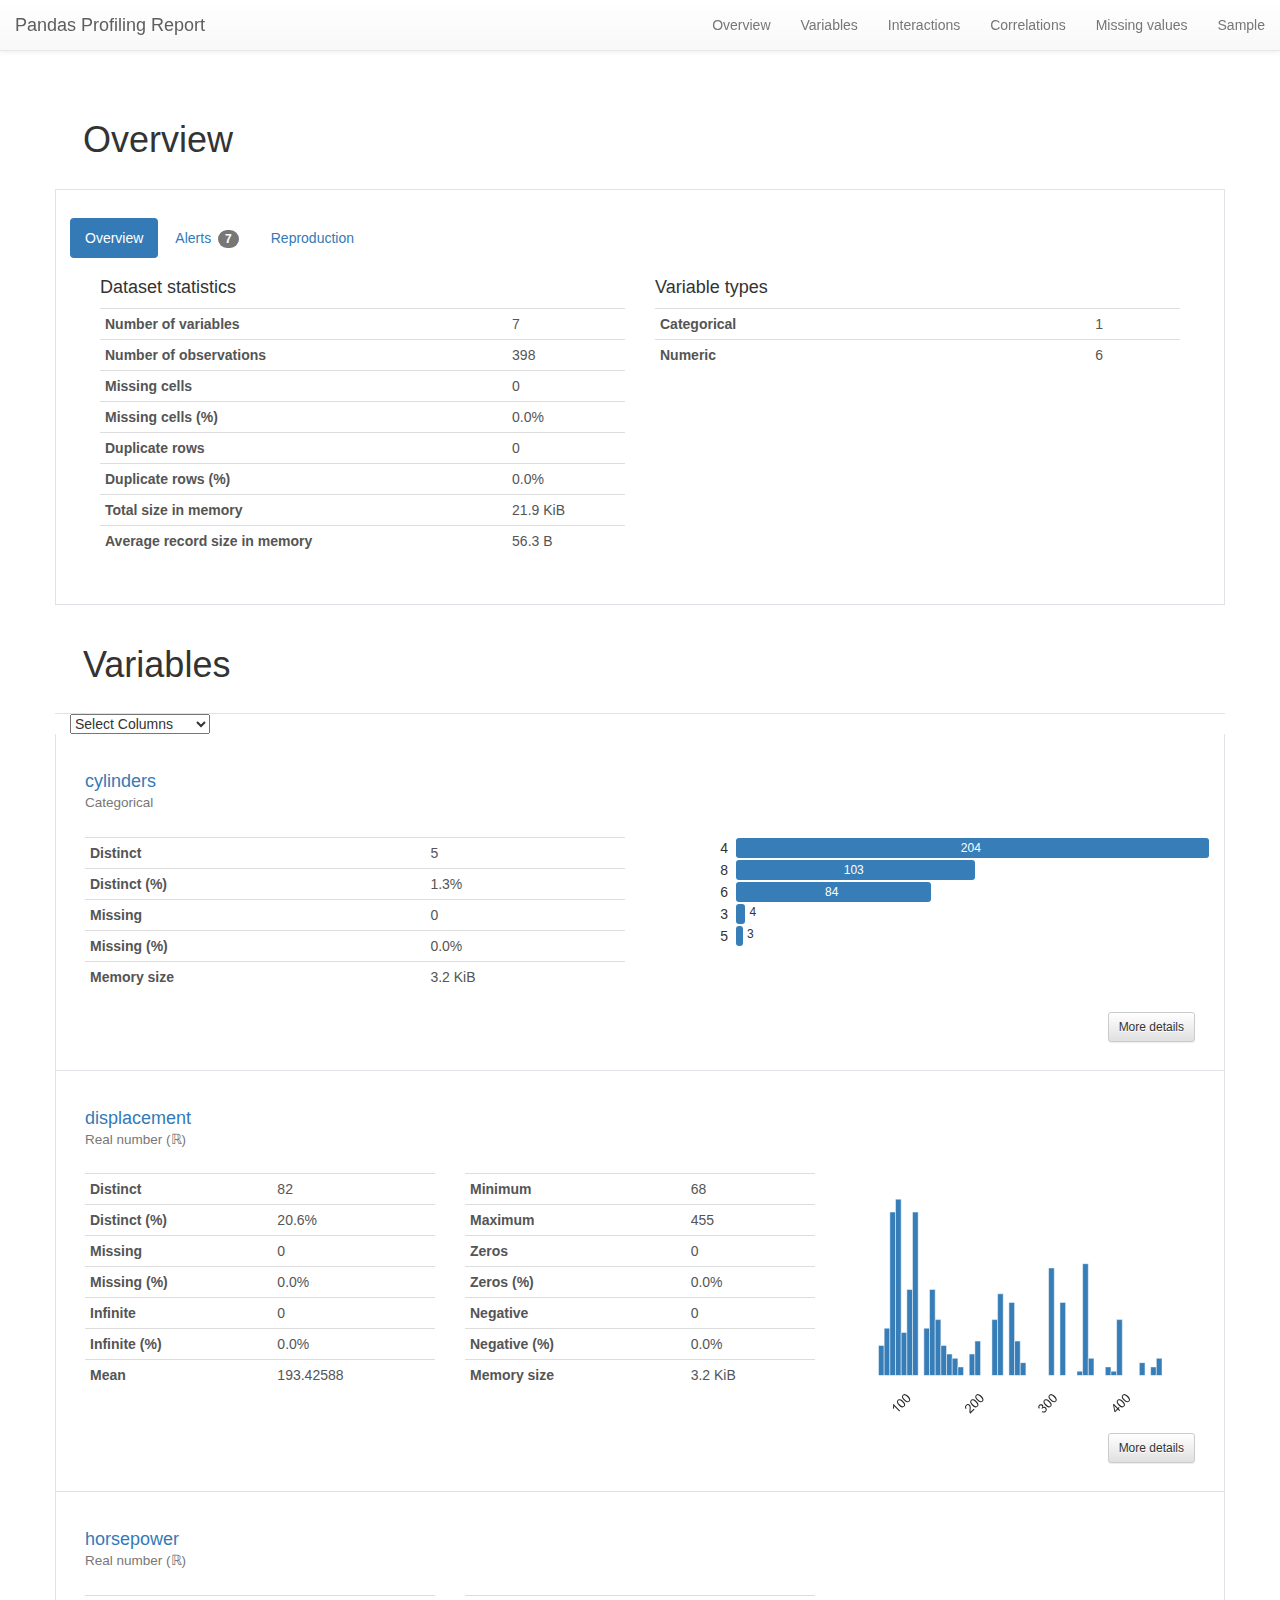
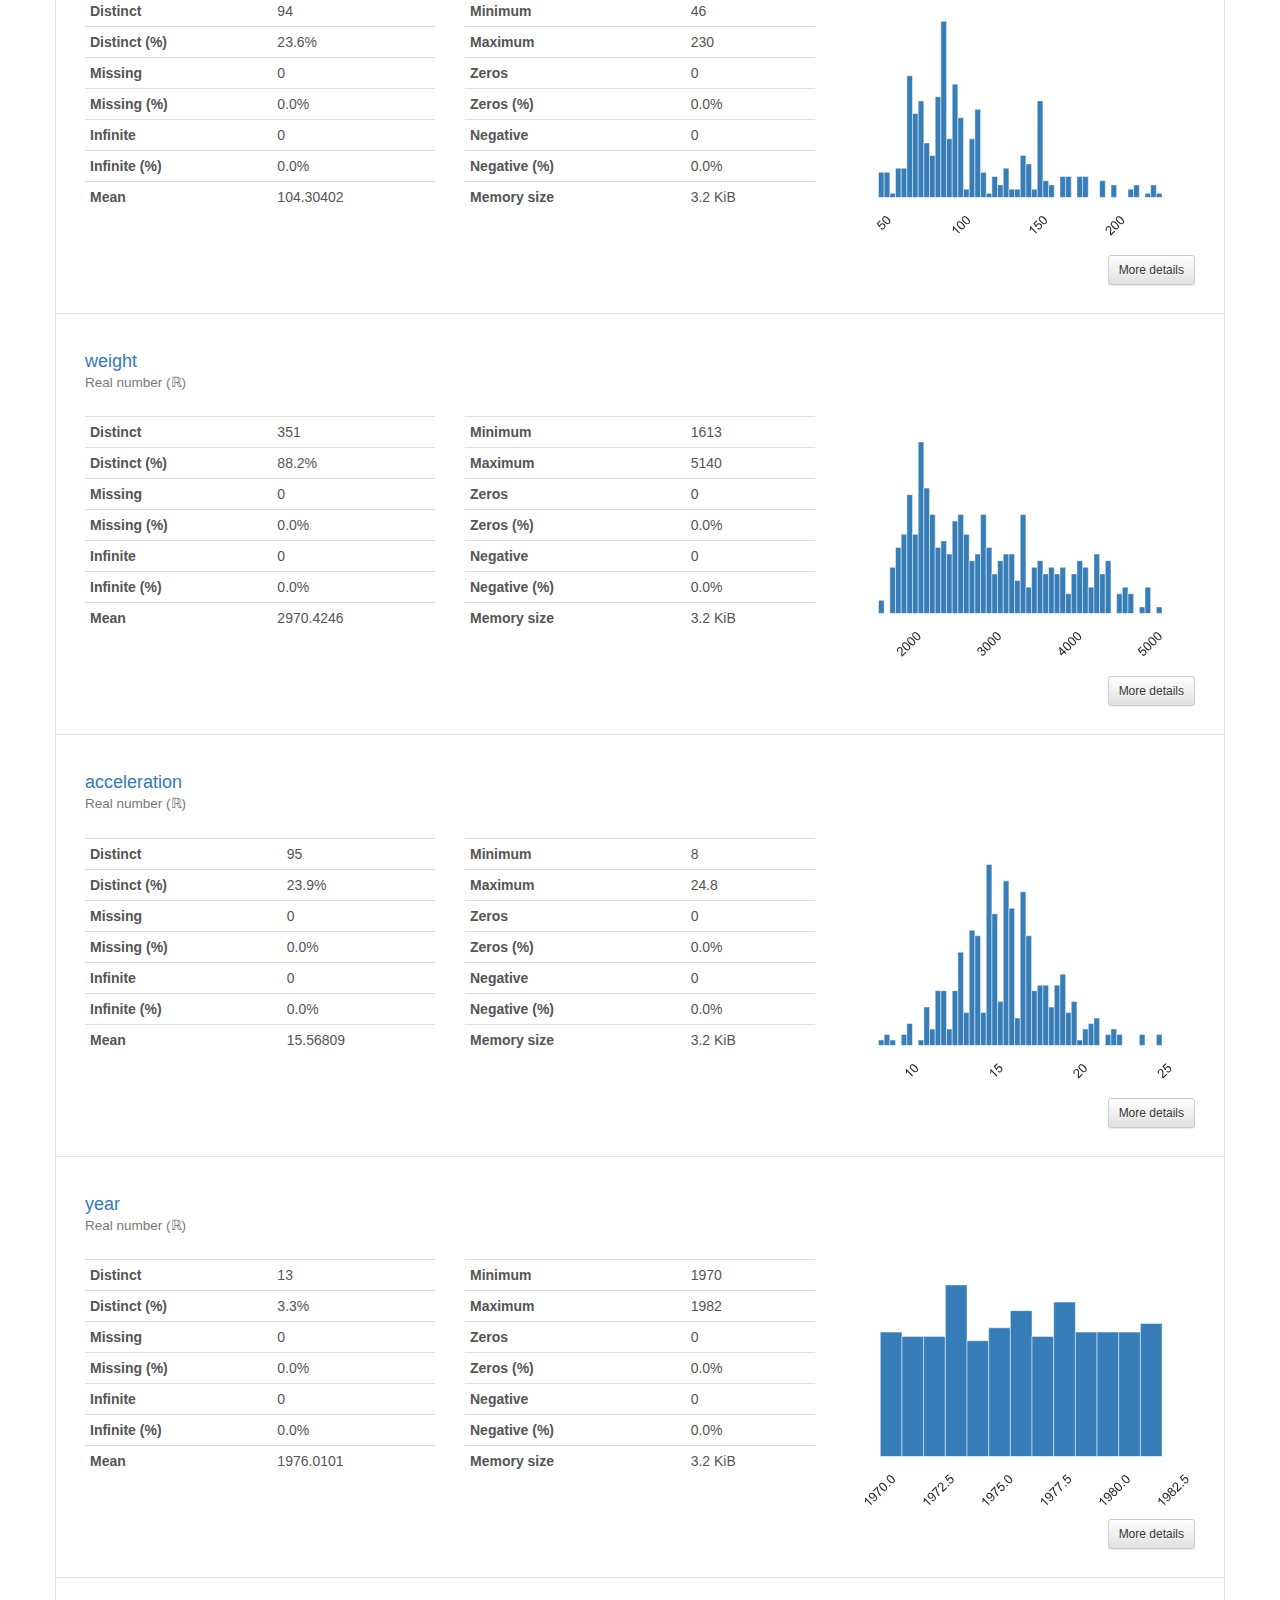
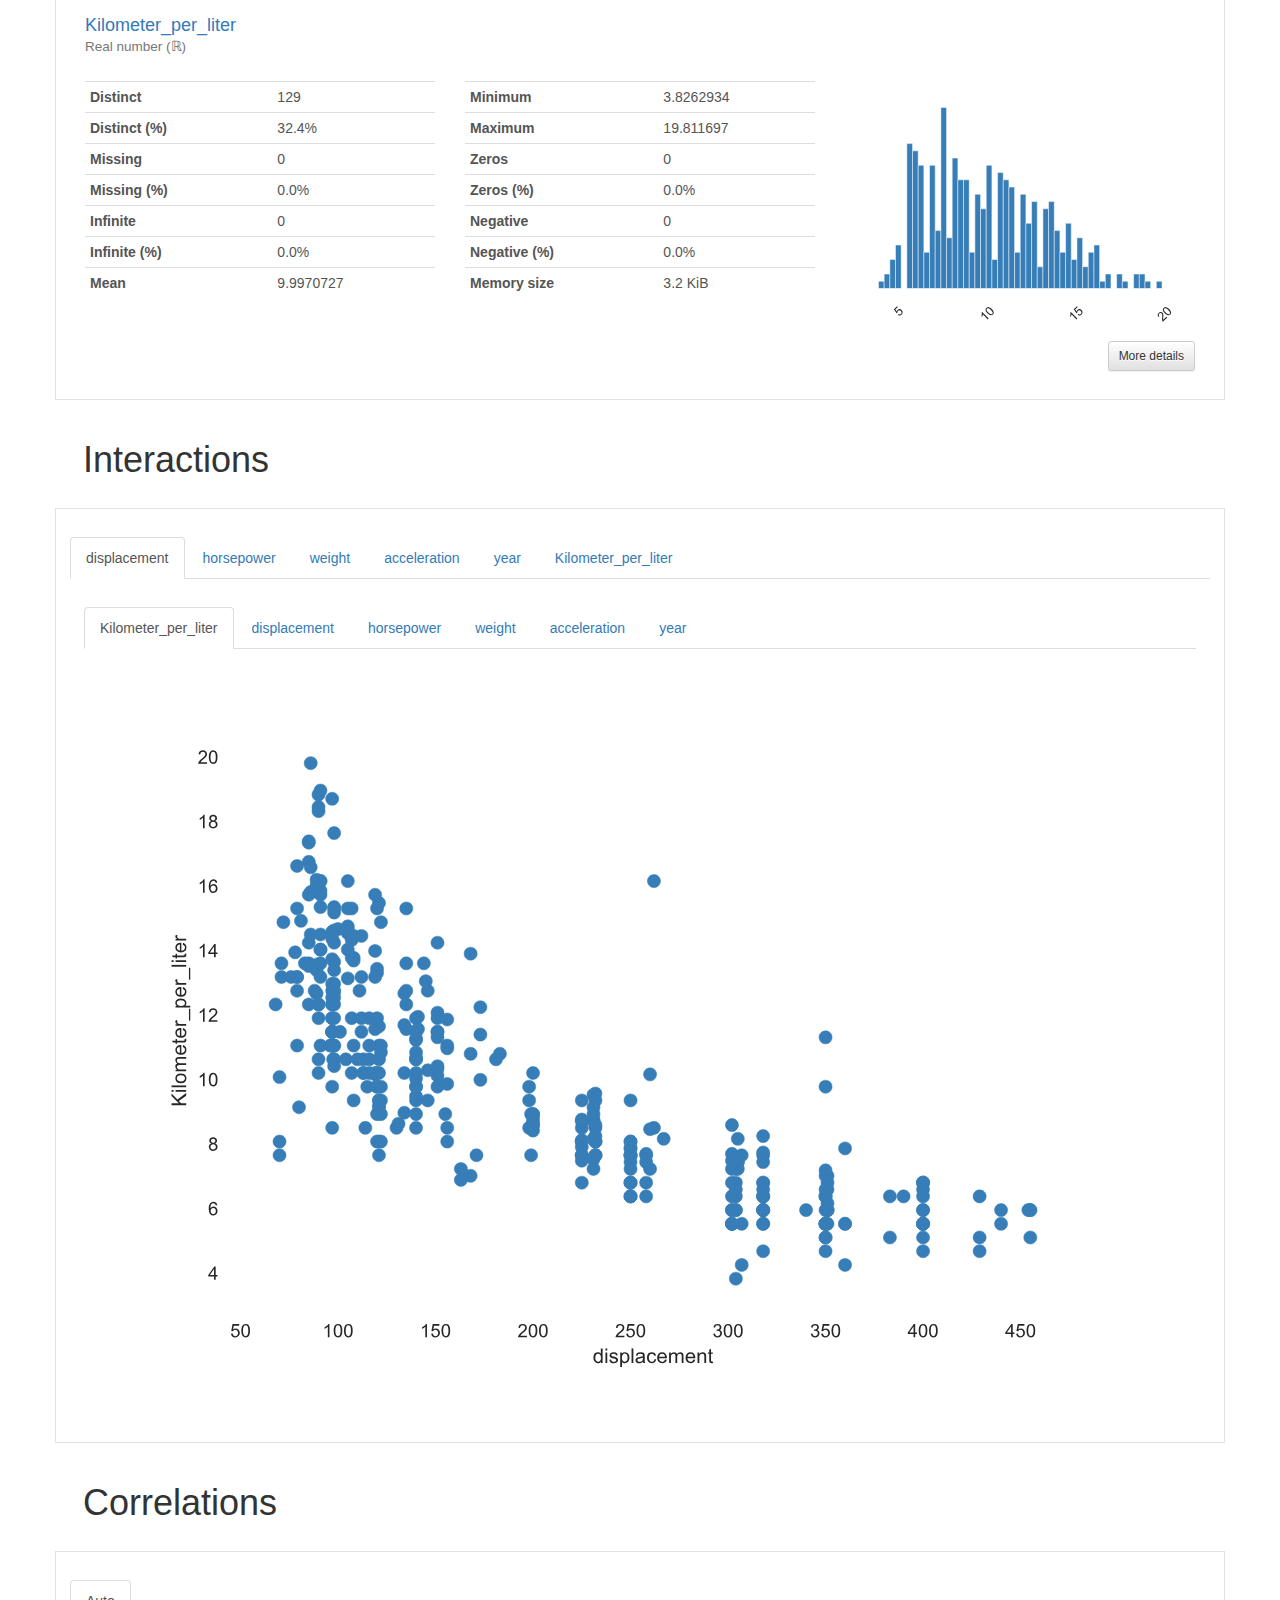
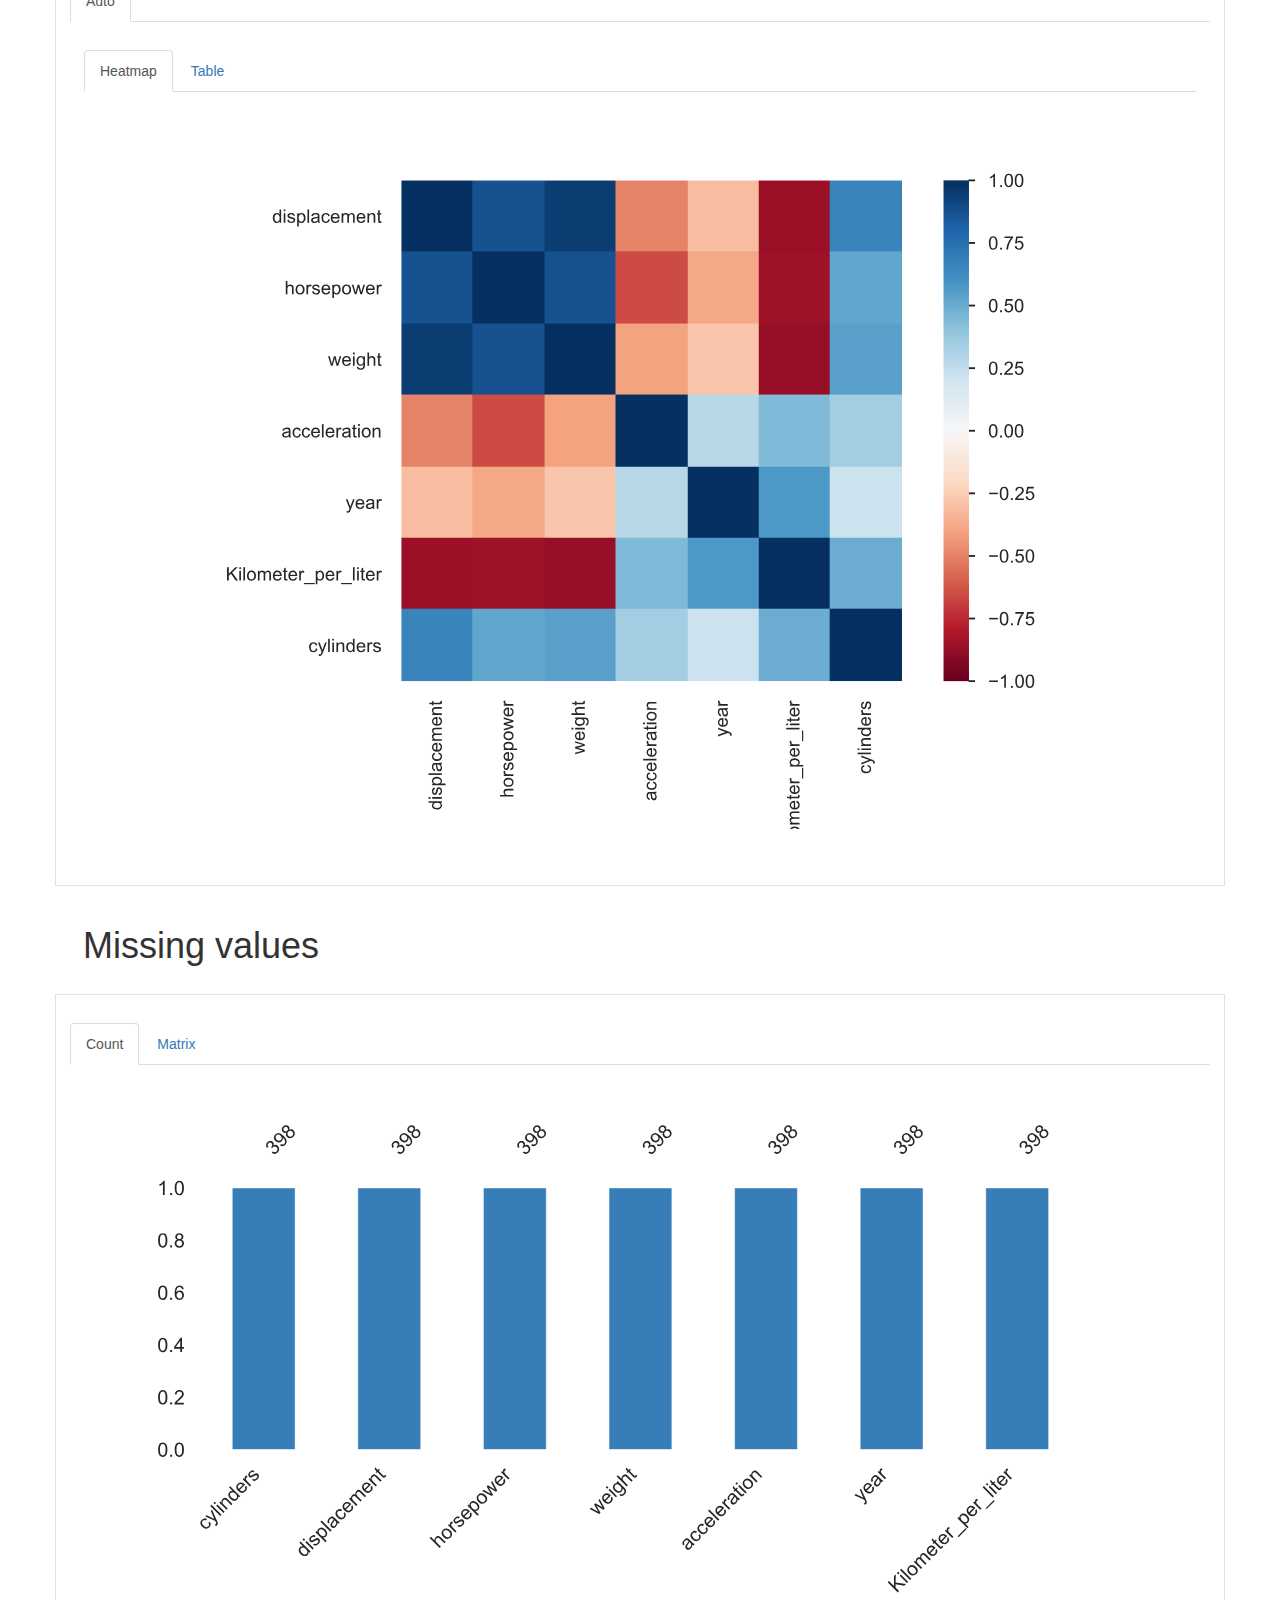
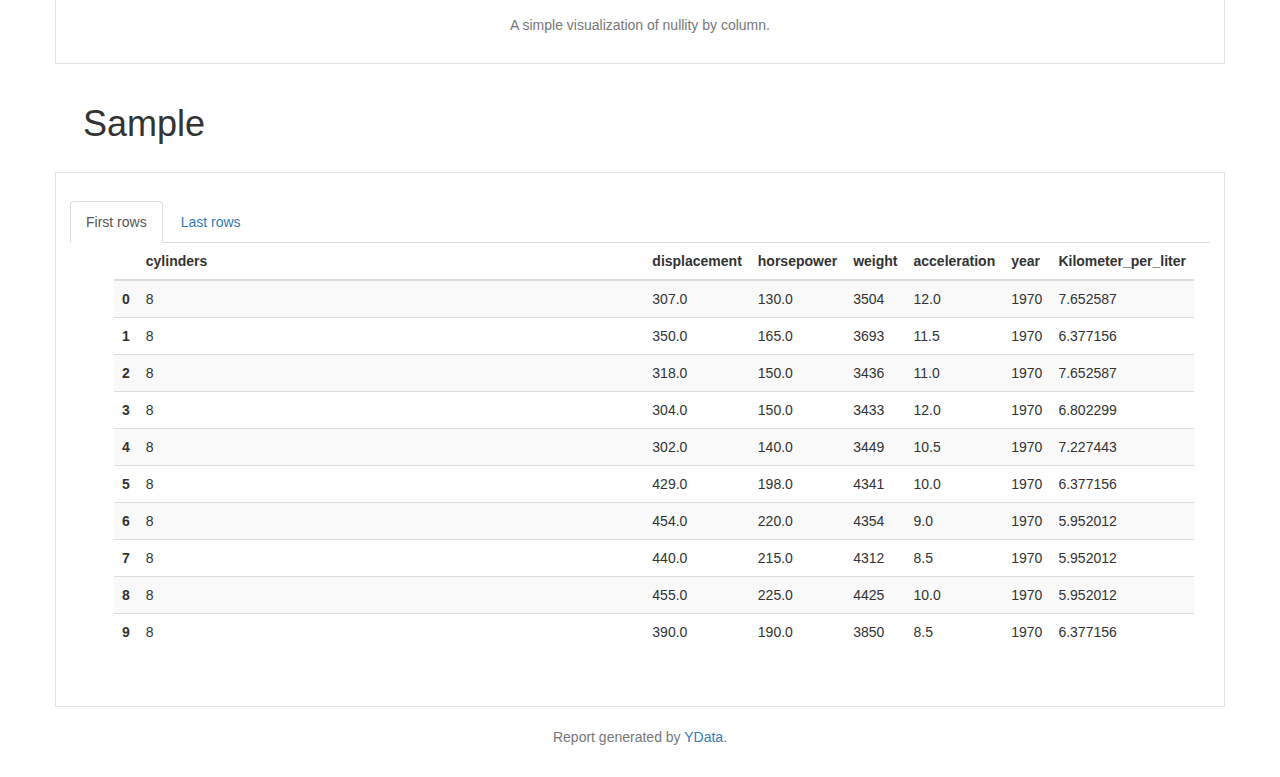
==== Machine Learning/Linear Regression/Additional Exercise/output.html @ cdf61051 "finished linear regression" ====
<!doctype html><html lang=en><head><meta charset=utf-8><meta name=viewport content="width=device-width, initial-scale=1, shrink-to-fit=no"><meta name=description content="Profile report generated by YData! Visit us at https://ydata.ai"><meta name=author content="YData and the open source community."><meta name=generator content="Pandas Profiling v3.6.6"><meta name=url content=https://github.com/ydataai/pandas-profiling><meta name=date content="2023-09-04 05:51:05.087149"><title>Pandas Profiling Report</title><style>
/*!
 * Bootstrap v3.3.7 (http://getbootstrap.com)
 * Copyright 2011-2016 Twitter, Inc.
 * Licensed under MIT (https://github.com/twbs/bootstrap/blob/master/LICENSE)
 *//*! normalize.css v3.0.3 | MIT License | github.com/necolas/normalize.css */html{font-family:sans-serif;-webkit-text-size-adjust:100%;-ms-text-size-adjust:100%}body{margin:0}article,aside,details,figcaption,figure,footer,header,hgroup,main,menu,nav,section,summary{display:block}audio,canvas,progress,video{display:inline-block;vertical-align:baseline}audio:not([controls]){display:none;height:0}[hidden],template{display:none}a{background-color:transparent}a:active,a:hover{outline:0}abbr[title]{border-bottom:1px dotted}b,strong{font-weight:700}dfn{font-style:italic}h1{margin:.67em 0;font-size:2em}mark{color:#000;background:#ff0}small{font-size:80%}sub,sup{position:relative;font-size:75%;line-height:0;vertical-align:baseline}sup{top:-.5em}sub{bottom:-.25em}img{border:0}svg:not(:root){overflow:hidden}figure{margin:1em 40px}hr{height:0;-webkit-box-sizing:content-box;-moz-box-sizing:content-box;box-sizing:content-box}pre{overflow:auto}code,kbd,pre,samp{font-family:monospace,monospace;font-size:1em}button,input,optgroup,select,textarea{margin:0;font:inherit;color:inherit}button{overflow:visible}button,select{text-transform:none}button,html input[type=button],input[type=reset],input[type=submit]{-webkit-appearance:button;cursor:pointer}button[disabled],html input[disabled]{cursor:default}button::-moz-focus-inner,input::-moz-focus-inner{padding:0;border:0}input{line-height:normal}input[type=checkbox],input[type=radio]{-webkit-box-sizing:border-box;-moz-box-sizing:border-box;box-sizing:border-box;padding:0}input[type=number]::-webkit-inner-spin-button,input[type=number]::-webkit-outer-spin-button{height:auto}input[type=search]{-webkit-box-sizing:content-box;-moz-box-sizing:content-box;box-sizing:content-box;-webkit-appearance:textfield}input[type=search]::-webkit-search-cancel-button,input[type=search]::-webkit-search-decoration{-webkit-appearance:none}fieldset{padding:.35em .625em .75em;margin:0 2px;border:1px solid silver}legend{padding:0;border:0}textarea{overflow:auto}optgroup{font-weight:700}table{border-spacing:0;border-collapse:collapse}td,th{padding:0}/*! Source: https://github.com/h5bp/html5-boilerplate/blob/master/src/css/main.css */@media print{*,:after,:before{color:#000!important;text-shadow:none!important;background:0 0!important;-webkit-box-shadow:none!important;box-shadow:none!important}a,a:visited{text-decoration:underline}a[href]:after{content:" (" attr(href) ")"}abbr[title]:after{content:" (" attr(title) ")"}a[href^="javascript:"]:after,a[href^="#"]:after{content:""}blockquote,pre{border:1px solid #999;page-break-inside:avoid}thead{display:table-header-group}img,tr{page-break-inside:avoid}img{max-width:100%!important}h2,h3,p{orphans:3;widows:3}h2,h3{page-break-after:avoid}.navbar{display:none}.btn>.caret,.dropup>.btn>.caret{border-top-color:#000!important}.label{border:1px solid #000}.table{border-collapse:collapse!important}.table td,.table th{background-color:#fff!important}.table-bordered td,.table-bordered th{border:1px solid #ddd!important}}@font-face{font-family:'Glyphicons Halflings';src:url(../fonts/glyphicons-halflings-regular.eot);src:url(../fonts/glyphicons-halflings-regular.eot?#iefix) format('embedded-opentype'),url(../fonts/glyphicons-halflings-regular.woff2) format('woff2'),url(../fonts/glyphicons-halflings-regular.woff) format('woff'),url(../fonts/glyphicons-halflings-regular.ttf) format('truetype'),url(../fonts/glyphicons-halflings-regular.svg#glyphicons_halflingsregular) format('svg')}.glyphicon{position:relative;top:1px;display:inline-block;font-family:'Glyphicons Halflings';font-style:normal;font-weight:400;line-height:1;-webkit-font-smoothing:antialiased;-moz-osx-font-smoothing:grayscale}.glyphicon-asterisk:before{content:"\002a"}.glyphicon-plus:before{content:"\002b"}.glyphicon-eur:before,.glyphicon-euro:before{content:"\20ac"}.glyphicon-minus:before{content:"\2212"}.glyphicon-cloud:before{content:"\2601"}.glyphicon-envelope:before{content:"\2709"}.glyphicon-pencil:before{content:"\270f"}.glyphicon-glass:before{content:"\e001"}.glyphicon-music:before{content:"\e002"}.glyphicon-search:before{content:"\e003"}.glyphicon-heart:before{content:"\e005"}.glyphicon-star:before{content:"\e006"}.glyphicon-star-empty:before{content:"\e007"}.glyphicon-user:before{content:"\e008"}.glyphicon-film:before{content:"\e009"}.glyphicon-th-large:before{content:"\e010"}.glyphicon-th:before{content:"\e011"}.glyphicon-th-list:before{content:"\e012"}.glyphicon-ok:before{content:"\e013"}.glyphicon-remove:before{content:"\e014"}.glyphicon-zoom-in:before{content:"\e015"}.glyphicon-zoom-out:before{content:"\e016"}.glyphicon-off:before{content:"\e017"}.glyphicon-signal:before{content:"\e018"}.glyphicon-cog:before{content:"\e019"}.glyphicon-trash:before{content:"\e020"}.glyphicon-home:before{content:"\e021"}.glyphicon-file:before{content:"\e022"}.glyphicon-time:before{content:"\e023"}.glyphicon-road:before{content:"\e024"}.glyphicon-download-alt:before{content:"\e025"}.glyphicon-download:before{content:"\e026"}.glyphicon-upload:before{content:"\e027"}.glyphicon-inbox:before{content:"\e028"}.glyphicon-play-circle:before{content:"\e029"}.glyphicon-repeat:before{content:"\e030"}.glyphicon-refresh:before{content:"\e031"}.glyphicon-list-alt:before{content:"\e032"}.glyphicon-lock:before{content:"\e033"}.glyphicon-flag:before{content:"\e034"}.glyphicon-headphones:before{content:"\e035"}.glyphicon-volume-off:before{content:"\e036"}.glyphicon-volume-down:before{content:"\e037"}.glyphicon-volume-up:before{content:"\e038"}.glyphicon-qrcode:before{content:"\e039"}.glyphicon-barcode:before{content:"\e040"}.glyphicon-tag:before{content:"\e041"}.glyphicon-tags:before{content:"\e042"}.glyphicon-book:before{content:"\e043"}.glyphicon-bookmark:before{content:"\e044"}.glyphicon-print:before{content:"\e045"}.glyphicon-camera:before{content:"\e046"}.glyphicon-font:before{content:"\e047"}.glyphicon-bold:before{content:"\e048"}.glyphicon-italic:before{content:"\e049"}.glyphicon-text-height:before{content:"\e050"}.glyphicon-text-width:before{content:"\e051"}.glyphicon-align-left:before{content:"\e052"}.glyphicon-align-center:before{content:"\e053"}.glyphicon-align-right:before{content:"\e054"}.glyphicon-align-justify:before{content:"\e055"}.glyphicon-list:before{content:"\e056"}.glyphicon-indent-left:before{content:"\e057"}.glyphicon-indent-right:before{content:"\e058"}.glyphicon-facetime-video:before{content:"\e059"}.glyphicon-picture:before{content:"\e060"}.glyphicon-map-marker:before{content:"\e062"}.glyphicon-adjust:before{content:"\e063"}.glyphicon-tint:before{content:"\e064"}.glyphicon-edit:before{content:"\e065"}.glyphicon-share:before{content:"\e066"}.glyphicon-check:before{content:"\e067"}.glyphicon-move:before{content:"\e068"}.glyphicon-step-backward:before{content:"\e069"}.glyphicon-fast-backward:before{content:"\e070"}.glyphicon-backward:before{content:"\e071"}.glyphicon-play:before{content:"\e072"}.glyphicon-pause:before{content:"\e073"}.glyphicon-stop:before{content:"\e074"}.glyphicon-forward:before{content:"\e075"}.glyphicon-fast-forward:before{content:"\e076"}.glyphicon-step-forward:before{content:"\e077"}.glyphicon-eject:before{content:"\e078"}.glyphicon-chevron-left:before{content:"\e079"}.glyphicon-chevron-right:before{content:"\e080"}.glyphicon-plus-sign:before{content:"\e081"}.glyphicon-minus-sign:before{content:"\e082"}.glyphicon-remove-sign:before{content:"\e083"}.glyphicon-ok-sign:before{content:"\e084"}.glyphicon-question-sign:before{content:"\e085"}.glyphicon-info-sign:before{content:"\e086"}.glyphicon-screenshot:before{content:"\e087"}.glyphicon-remove-circle:before{content:"\e088"}.glyphicon-ok-circle:before{content:"\e089"}.glyphicon-ban-circle:before{content:"\e090"}.glyphicon-arrow-left:before{content:"\e091"}.glyphicon-arrow-right:before{content:"\e092"}.glyphicon-arrow-up:before{content:"\e093"}.glyphicon-arrow-down:before{content:"\e094"}.glyphicon-share-alt:before{content:"\e095"}.glyphicon-resize-full:before{content:"\e096"}.glyphicon-resize-small:before{content:"\e097"}.glyphicon-exclamation-sign:before{content:"\e101"}.glyphicon-gift:before{content:"\e102"}.glyphicon-leaf:before{content:"\e103"}.glyphicon-fire:before{content:"\e104"}.glyphicon-eye-open:before{content:"\e105"}.glyphicon-eye-close:before{content:"\e106"}.glyphicon-warning-sign:before{content:"\e107"}.glyphicon-plane:before{content:"\e108"}.glyphicon-calendar:before{content:"\e109"}.glyphicon-random:before{content:"\e110"}.glyphicon-comment:before{content:"\e111"}.glyphicon-magnet:before{content:"\e112"}.glyphicon-chevron-up:before{content:"\e113"}.glyphicon-chevron-down:before{content:"\e114"}.glyphicon-retweet:before{content:"\e115"}.glyphicon-shopping-cart:before{content:"\e116"}.glyphicon-folder-close:before{content:"\e117"}.glyphicon-folder-open:before{content:"\e118"}.glyphicon-resize-vertical:before{content:"\e119"}.glyphicon-resize-horizontal:before{content:"\e120"}.glyphicon-hdd:before{content:"\e121"}.glyphicon-bullhorn:before{content:"\e122"}.glyphicon-bell:before{content:"\e123"}.glyphicon-certificate:before{content:"\e124"}.glyphicon-thumbs-up:before{content:"\e125"}.glyphicon-thumbs-down:before{content:"\e126"}.glyphicon-hand-right:before{content:"\e127"}.glyphicon-hand-left:before{content:"\e128"}.glyphicon-hand-up:before{content:"\e129"}.glyphicon-hand-down:before{content:"\e130"}.glyphicon-circle-arrow-right:before{content:"\e131"}.glyphicon-circle-arrow-left:before{content:"\e132"}.glyphicon-circle-arrow-up:before{content:"\e133"}.glyphicon-circle-arrow-down:before{content:"\e134"}.glyphicon-globe:before{content:"\e135"}.glyphicon-wrench:before{content:"\e136"}.glyphicon-tasks:before{content:"\e137"}.glyphicon-filter:before{content:"\e138"}.glyphicon-briefcase:before{content:"\e139"}.glyphicon-fullscreen:before{content:"\e140"}.glyphicon-dashboard:before{content:"\e141"}.glyphicon-paperclip:before{content:"\e142"}.glyphicon-heart-empty:before{content:"\e143"}.glyphicon-link:before{content:"\e144"}.glyphicon-phone:before{content:"\e145"}.glyphicon-pushpin:before{content:"\e146"}.glyphicon-usd:before{content:"\e148"}.glyphicon-gbp:before{content:"\e149"}.glyphicon-sort:before{content:"\e150"}.glyphicon-sort-by-alphabet:before{content:"\e151"}.glyphicon-sort-by-alphabet-alt:before{content:"\e152"}.glyphicon-sort-by-order:before{content:"\e153"}.glyphicon-sort-by-order-alt:before{content:"\e154"}.glyphicon-sort-by-attributes:before{content:"\e155"}.glyphicon-sort-by-attributes-alt:before{content:"\e156"}.glyphicon-unchecked:before{content:"\e157"}.glyphicon-expand:before{content:"\e158"}.glyphicon-collapse-down:before{content:"\e159"}.glyphicon-collapse-up:before{content:"\e160"}.glyphicon-log-in:before{content:"\e161"}.glyphicon-flash:before{content:"\e162"}.glyphicon-log-out:before{content:"\e163"}.glyphicon-new-window:before{content:"\e164"}.glyphicon-record:before{content:"\e165"}.glyphicon-save:before{content:"\e166"}.glyphicon-open:before{content:"\e167"}.glyphicon-saved:before{content:"\e168"}.glyphicon-import:before{content:"\e169"}.glyphicon-export:before{content:"\e170"}.glyphicon-send:before{content:"\e171"}.glyphicon-floppy-disk:before{content:"\e172"}.glyphicon-floppy-saved:before{content:"\e173"}.glyphicon-floppy-remove:before{content:"\e174"}.glyphicon-floppy-save:before{content:"\e175"}.glyphicon-floppy-open:before{content:"\e176"}.glyphicon-credit-card:before{content:"\e177"}.glyphicon-transfer:before{content:"\e178"}.glyphicon-cutlery:before{content:"\e179"}.glyphicon-header:before{content:"\e180"}.glyphicon-compressed:before{content:"\e181"}.glyphicon-earphone:before{content:"\e182"}.glyphicon-phone-alt:before{content:"\e183"}.glyphicon-tower:before{content:"\e184"}.glyphicon-stats:before{content:"\e185"}.glyphicon-sd-video:before{content:"\e186"}.glyphicon-hd-video:before{content:"\e187"}.glyphicon-subtitles:before{content:"\e188"}.glyphicon-sound-stereo:before{content:"\e189"}.glyphicon-sound-dolby:before{content:"\e190"}.glyphicon-sound-5-1:before{content:"\e191"}.glyphicon-sound-6-1:before{content:"\e192"}.glyphicon-sound-7-1:before{content:"\e193"}.glyphicon-copyright-mark:before{content:"\e194"}.glyphicon-registration-mark:before{content:"\e195"}.glyphicon-cloud-download:before{content:"\e197"}.glyphicon-cloud-upload:before{content:"\e198"}.glyphicon-tree-conifer:before{content:"\e199"}.glyphicon-tree-deciduous:before{content:"\e200"}.glyphicon-cd:before{content:"\e201"}.glyphicon-save-file:before{content:"\e202"}.glyphicon-open-file:before{content:"\e203"}.glyphicon-level-up:before{content:"\e204"}.glyphicon-copy:before{content:"\e205"}.glyphicon-paste:before{content:"\e206"}.glyphicon-alert:before{content:"\e209"}.glyphicon-equalizer:before{content:"\e210"}.glyphicon-king:before{content:"\e211"}.glyphicon-queen:before{content:"\e212"}.glyphicon-pawn:before{content:"\e213"}.glyphicon-bishop:before{content:"\e214"}.glyphicon-knight:before{content:"\e215"}.glyphicon-baby-formula:before{content:"\e216"}.glyphicon-tent:before{content:"\26fa"}.glyphicon-blackboard:before{content:"\e218"}.glyphicon-bed:before{content:"\e219"}.glyphicon-apple:before{content:"\f8ff"}.glyphicon-erase:before{content:"\e221"}.glyphicon-hourglass:before{content:"\231b"}.glyphicon-lamp:before{content:"\e223"}.glyphicon-duplicate:before{content:"\e224"}.glyphicon-piggy-bank:before{content:"\e225"}.glyphicon-scissors:before{content:"\e226"}.glyphicon-bitcoin:before{content:"\e227"}.glyphicon-btc:before{content:"\e227"}.glyphicon-xbt:before{content:"\e227"}.glyphicon-yen:before{content:"\00a5"}.glyphicon-jpy:before{content:"\00a5"}.glyphicon-ruble:before{content:"\20bd"}.glyphicon-rub:before{content:"\20bd"}.glyphicon-scale:before{content:"\e230"}.glyphicon-ice-lolly:before{content:"\e231"}.glyphicon-ice-lolly-tasted:before{content:"\e232"}.glyphicon-education:before{content:"\e233"}.glyphicon-option-horizontal:before{content:"\e234"}.glyphicon-option-vertical:before{content:"\e235"}.glyphicon-menu-hamburger:before{content:"\e236"}.glyphicon-modal-window:before{content:"\e237"}.glyphicon-oil:before{content:"\e238"}.glyphicon-grain:before{content:"\e239"}.glyphicon-sunglasses:before{content:"\e240"}.glyphicon-text-size:before{content:"\e241"}.glyphicon-text-color:before{content:"\e242"}.glyphicon-text-background:before{content:"\e243"}.glyphicon-object-align-top:before{content:"\e244"}.glyphicon-object-align-bottom:before{content:"\e245"}.glyphicon-object-align-horizontal:before{content:"\e246"}.glyphicon-object-align-left:before{content:"\e247"}.glyphicon-object-align-vertical:before{content:"\e248"}.glyphicon-object-align-right:before{content:"\e249"}.glyphicon-triangle-right:before{content:"\e250"}.glyphicon-triangle-left:before{content:"\e251"}.glyphicon-triangle-bottom:before{content:"\e252"}.glyphicon-triangle-top:before{content:"\e253"}.glyphicon-console:before{content:"\e254"}.glyphicon-superscript:before{content:"\e255"}.glyphicon-subscript:before{content:"\e256"}.glyphicon-menu-left:before{content:"\e257"}.glyphicon-menu-right:before{content:"\e258"}.glyphicon-menu-down:before{content:"\e259"}.glyphicon-menu-up:before{content:"\e260"}*{-webkit-box-sizing:border-box;-moz-box-sizing:border-box;box-sizing:border-box}:after,:before{-webkit-box-sizing:border-box;-moz-box-sizing:border-box;box-sizing:border-box}html{font-size:10px;-webkit-tap-highlight-color:rgba(0,0,0,0)}body{font-family:"Helvetica Neue",Helvetica,Arial,sans-serif;font-size:14px;line-height:1.42857143;color:#333;background-color:#fff}button,input,select,textarea{font-family:inherit;font-size:inherit;line-height:inherit}a{color:#337ab7;text-decoration:none}a:focus,a:hover{color:#23527c;text-decoration:underline}a:focus{outline:5px auto -webkit-focus-ring-color;outline-offset:-2px}figure{margin:0}img{vertical-align:middle}.carousel-inner>.item>a>img,.carousel-inner>.item>img,.img-responsive,.thumbnail a>img,.thumbnail>img{display:block;max-width:100%;height:auto}.img-rounded{border-radius:6px}.img-thumbnail{display:inline-block;max-width:100%;height:auto;padding:4px;line-height:1.42857143;background-color:#fff;border:1px solid #ddd;border-radius:4px;-webkit-transition:all .2s ease-in-out;-o-transition:all .2s ease-in-out;transition:all .2s ease-in-out}.img-circle{border-radius:50%}hr{margin-top:20px;margin-bottom:20px;border:0;border-top:1px solid #eee}.sr-only{position:absolute;width:1px;height:1px;padding:0;margin:-1px;overflow:hidden;clip:rect(0,0,0,0);border:0}.sr-only-focusable:active,.sr-only-focusable:focus{position:static;width:auto;height:auto;margin:0;overflow:visible;clip:auto}[role=button]{cursor:pointer}.h1,.h2,.h3,.h4,.h5,.h6,h1,h2,h3,h4,h5,h6{font-family:inherit;font-weight:500;line-height:1.1;color:inherit}.h1 .small,.h1 small,.h2 .small,.h2 small,.h3 .small,.h3 small,.h4 .small,.h4 small,.h5 .small,.h5 small,.h6 .small,.h6 small,h1 .small,h1 small,h2 .small,h2 small,h3 .small,h3 small,h4 .small,h4 small,h5 .small,h5 small,h6 .small,h6 small{font-weight:400;line-height:1;color:#777}.h1,.h2,.h3,h1,h2,h3{margin-top:20px;margin-bottom:10px}.h1 .small,.h1 small,.h2 .small,.h2 small,.h3 .small,.h3 small,h1 .small,h1 small,h2 .small,h2 small,h3 .small,h3 small{font-size:65%}.h4,.h5,.h6,h4,h5,h6{margin-top:10px;margin-bottom:10px}.h4 .small,.h4 small,.h5 .small,.h5 small,.h6 .small,.h6 small,h4 .small,h4 small,h5 .small,h5 small,h6 .small,h6 small{font-size:75%}.h1,h1{font-size:36px}.h2,h2{font-size:30px}.h3,h3{font-size:24px}.h4,h4{font-size:18px}.h5,h5{font-size:14px}.h6,h6{font-size:12px}p{margin:0 0 10px}.lead{margin-bottom:20px;font-size:16px;font-weight:300;line-height:1.4}@media (min-width:768px){.lead{font-size:21px}}.small,small{font-size:85%}.mark,mark{padding:.2em;background-color:#fcf8e3}.text-left{text-align:left}.text-right{text-align:right}.text-center{text-align:center}.text-justify{text-align:justify}.text-nowrap{white-space:nowrap}.text-lowercase{text-transform:lowercase}.text-uppercase{text-transform:uppercase}.text-capitalize{text-transform:capitalize}.text-muted{color:#777}.text-primary{color:#337ab7}a.text-primary:focus,a.text-primary:hover{color:#286090}.text-success{color:#3c763d}a.text-success:focus,a.text-success:hover{color:#2b542c}.text-info{color:#31708f}a.text-info:focus,a.text-info:hover{color:#245269}.text-warning{color:#8a6d3b}a.text-warning:focus,a.text-warning:hover{color:#66512c}.text-danger{color:#a94442}a.text-danger:focus,a.text-danger:hover{color:#843534}.bg-primary{color:#fff;background-color:#337ab7}a.bg-primary:focus,a.bg-primary:hover{background-color:#286090}.bg-success{background-color:#dff0d8}a.bg-success:focus,a.bg-success:hover{background-color:#c1e2b3}.bg-info{background-color:#d9edf7}a.bg-info:focus,a.bg-info:hover{background-color:#afd9ee}.bg-warning{background-color:#fcf8e3}a.bg-warning:focus,a.bg-warning:hover{background-color:#f7ecb5}.bg-danger{background-color:#f2dede}a.bg-danger:focus,a.bg-danger:hover{background-color:#e4b9b9}.page-header{padding-bottom:9px;margin:40px 0 20px;border-bottom:1px solid #eee}ol,ul{margin-top:0;margin-bottom:10px}ol ol,ol ul,ul ol,ul ul{margin-bottom:0}.list-unstyled{padding-left:0;list-style:none}.list-inline{padding-left:0;margin-left:-5px;list-style:none}.list-inline>li{display:inline-block;padding-right:5px;padding-left:5px}dl{margin-top:0;margin-bottom:20px}dd,dt{line-height:1.42857143}dt{font-weight:700}dd{margin-left:0}@media (min-width:768px){.dl-horizontal dt{float:left;width:160px;overflow:hidden;clear:left;text-align:right;text-overflow:ellipsis;white-space:nowrap}.dl-horizontal dd{margin-left:180px}}abbr[data-original-title],abbr[title]{cursor:help;border-bottom:1px dotted #777}.initialism{font-size:90%;text-transform:uppercase}blockquote{padding:10px 20px;margin:0 0 20px;font-size:17.5px;border-left:5px solid #eee}blockquote ol:last-child,blockquote p:last-child,blockquote ul:last-child{margin-bottom:0}blockquote .small,blockquote footer,blockquote small{display:block;font-size:80%;line-height:1.42857143;color:#777}blockquote .small:before,blockquote footer:before,blockquote small:before{content:'\2014 \00A0'}.blockquote-reverse,blockquote.pull-right{padding-right:15px;padding-left:0;text-align:right;border-right:5px solid #eee;border-left:0}.blockquote-reverse .small:before,.blockquote-reverse footer:before,.blockquote-reverse small:before,blockquote.pull-right .small:before,blockquote.pull-right footer:before,blockquote.pull-right small:before{content:''}.blockquote-reverse .small:after,.blockquote-reverse footer:after,.blockquote-reverse small:after,blockquote.pull-right .small:after,blockquote.pull-right footer:after,blockquote.pull-right small:after{content:'\00A0 \2014'}address{margin-bottom:20px;font-style:normal;line-height:1.42857143}code,kbd,pre,samp{font-family:Menlo,Monaco,Consolas,"Courier New",monospace}code{padding:2px 4px;font-size:90%;color:#c7254e;background-color:#f9f2f4;border-radius:4px}kbd{padding:2px 4px;font-size:90%;color:#fff;background-color:#333;border-radius:3px;-webkit-box-shadow:inset 0 -1px 0 rgba(0,0,0,.25);box-shadow:inset 0 -1px 0 rgba(0,0,0,.25)}kbd kbd{padding:0;font-size:100%;font-weight:700;-webkit-box-shadow:none;box-shadow:none}pre{display:block;padding:9.5px;margin:0 0 10px;font-size:13px;line-height:1.42857143;color:#333;word-break:break-all;word-wrap:break-word;background-color:#f5f5f5;border:1px solid #ccc;border-radius:4px}pre code{padding:0;font-size:inherit;color:inherit;white-space:pre-wrap;background-color:transparent;border-radius:0}.pre-scrollable{max-height:340px;overflow-y:scroll}.container{padding-right:15px;padding-left:15px;margin-right:auto;margin-left:auto}@media (min-width:768px){.container{width:750px}}@media (min-width:992px){.container{width:970px}}@media (min-width:1200px){.container{width:1170px}}.container-fluid{padding-right:15px;padding-left:15px;margin-right:auto;margin-left:auto}.row{margin-right:-15px;margin-left:-15px}.col-lg-1,.col-lg-10,.col-lg-11,.col-lg-12,.col-lg-2,.col-lg-3,.col-lg-4,.col-lg-5,.col-lg-6,.col-lg-7,.col-lg-8,.col-lg-9,.col-md-1,.col-md-10,.col-md-11,.col-md-12,.col-md-2,.col-md-3,.col-md-4,.col-md-5,.col-md-6,.col-md-7,.col-md-8,.col-md-9,.col-sm-1,.col-sm-10,.col-sm-11,.col-sm-12,.col-sm-2,.col-sm-3,.col-sm-4,.col-sm-5,.col-sm-6,.col-sm-7,.col-sm-8,.col-sm-9,.col-xs-1,.col-xs-10,.col-xs-11,.col-xs-12,.col-xs-2,.col-xs-3,.col-xs-4,.col-xs-5,.col-xs-6,.col-xs-7,.col-xs-8,.col-xs-9{position:relative;min-height:1px;padding-right:15px;padding-left:15px}.col-xs-1,.col-xs-10,.col-xs-11,.col-xs-12,.col-xs-2,.col-xs-3,.col-xs-4,.col-xs-5,.col-xs-6,.col-xs-7,.col-xs-8,.col-xs-9{float:left}.col-xs-12{width:100%}.col-xs-11{width:91.66666667%}.col-xs-10{width:83.33333333%}.col-xs-9{width:75%}.col-xs-8{width:66.66666667%}.col-xs-7{width:58.33333333%}.col-xs-6{width:50%}.col-xs-5{width:41.66666667%}.col-xs-4{width:33.33333333%}.col-xs-3{width:25%}.col-xs-2{width:16.66666667%}.col-xs-1{width:8.33333333%}.col-xs-pull-12{right:100%}.col-xs-pull-11{right:91.66666667%}.col-xs-pull-10{right:83.33333333%}.col-xs-pull-9{right:75%}.col-xs-pull-8{right:66.66666667%}.col-xs-pull-7{right:58.33333333%}.col-xs-pull-6{right:50%}.col-xs-pull-5{right:41.66666667%}.col-xs-pull-4{right:33.33333333%}.col-xs-pull-3{right:25%}.col-xs-pull-2{right:16.66666667%}.col-xs-pull-1{right:8.33333333%}.col-xs-pull-0{right:auto}.col-xs-push-12{left:100%}.col-xs-push-11{left:91.66666667%}.col-xs-push-10{left:83.33333333%}.col-xs-push-9{left:75%}.col-xs-push-8{left:66.66666667%}.col-xs-push-7{left:58.33333333%}.col-xs-push-6{left:50%}.col-xs-push-5{left:41.66666667%}.col-xs-push-4{left:33.33333333%}.col-xs-push-3{left:25%}.col-xs-push-2{left:16.66666667%}.col-xs-push-1{left:8.33333333%}.col-xs-push-0{left:auto}.col-xs-offset-12{margin-left:100%}.col-xs-offset-11{margin-left:91.66666667%}.col-xs-offset-10{margin-left:83.33333333%}.col-xs-offset-9{margin-left:75%}.col-xs-offset-8{margin-left:66.66666667%}.col-xs-offset-7{margin-left:58.33333333%}.col-xs-offset-6{margin-left:50%}.col-xs-offset-5{margin-left:41.66666667%}.col-xs-offset-4{margin-left:33.33333333%}.col-xs-offset-3{margin-left:25%}.col-xs-offset-2{margin-left:16.66666667%}.col-xs-offset-1{margin-left:8.33333333%}.col-xs-offset-0{margin-left:0}@media (min-width:768px){.col-sm-1,.col-sm-10,.col-sm-11,.col-sm-12,.col-sm-2,.col-sm-3,.col-sm-4,.col-sm-5,.col-sm-6,.col-sm-7,.col-sm-8,.col-sm-9{float:left}.col-sm-12{width:100%}.col-sm-11{width:91.66666667%}.col-sm-10{width:83.33333333%}.col-sm-9{width:75%}.col-sm-8{width:66.66666667%}.col-sm-7{width:58.33333333%}.col-sm-6{width:50%}.col-sm-5{width:41.66666667%}.col-sm-4{width:33.33333333%}.col-sm-3{width:25%}.col-sm-2{width:16.66666667%}.col-sm-1{width:8.33333333%}.col-sm-pull-12{right:100%}.col-sm-pull-11{right:91.66666667%}.col-sm-pull-10{right:83.33333333%}.col-sm-pull-9{right:75%}.col-sm-pull-8{right:66.66666667%}.col-sm-pull-7{right:58.33333333%}.col-sm-pull-6{right:50%}.col-sm-pull-5{right:41.66666667%}.col-sm-pull-4{right:33.33333333%}.col-sm-pull-3{right:25%}.col-sm-pull-2{right:16.66666667%}.col-sm-pull-1{right:8.33333333%}.col-sm-pull-0{right:auto}.col-sm-push-12{left:100%}.col-sm-push-11{left:91.66666667%}.col-sm-push-10{left:83.33333333%}.col-sm-push-9{left:75%}.col-sm-push-8{left:66.66666667%}.col-sm-push-7{left:58.33333333%}.col-sm-push-6{left:50%}.col-sm-push-5{left:41.66666667%}.col-sm-push-4{left:33.33333333%}.col-sm-push-3{left:25%}.col-sm-push-2{left:16.66666667%}.col-sm-push-1{left:8.33333333%}.col-sm-push-0{left:auto}.col-sm-offset-12{margin-left:100%}.col-sm-offset-11{margin-left:91.66666667%}.col-sm-offset-10{margin-left:83.33333333%}.col-sm-offset-9{margin-left:75%}.col-sm-offset-8{margin-left:66.66666667%}.col-sm-offset-7{margin-left:58.33333333%}.col-sm-offset-6{margin-left:50%}.col-sm-offset-5{margin-left:41.66666667%}.col-sm-offset-4{margin-left:33.33333333%}.col-sm-offset-3{margin-left:25%}.col-sm-offset-2{margin-left:16.66666667%}.col-sm-offset-1{margin-left:8.33333333%}.col-sm-offset-0{margin-left:0}}@media (min-width:992px){.col-md-1,.col-md-10,.col-md-11,.col-md-12,.col-md-2,.col-md-3,.col-md-4,.col-md-5,.col-md-6,.col-md-7,.col-md-8,.col-md-9{float:left}.col-md-12{width:100%}.col-md-11{width:91.66666667%}.col-md-10{width:83.33333333%}.col-md-9{width:75%}.col-md-8{width:66.66666667%}.col-md-7{width:58.33333333%}.col-md-6{width:50%}.col-md-5{width:41.66666667%}.col-md-4{width:33.33333333%}.col-md-3{width:25%}.col-md-2{width:16.66666667%}.col-md-1{width:8.33333333%}.col-md-pull-12{right:100%}.col-md-pull-11{right:91.66666667%}.col-md-pull-10{right:83.33333333%}.col-md-pull-9{right:75%}.col-md-pull-8{right:66.66666667%}.col-md-pull-7{right:58.33333333%}.col-md-pull-6{right:50%}.col-md-pull-5{right:41.66666667%}.col-md-pull-4{right:33.33333333%}.col-md-pull-3{right:25%}.col-md-pull-2{right:16.66666667%}.col-md-pull-1{right:8.33333333%}.col-md-pull-0{right:auto}.col-md-push-12{left:100%}.col-md-push-11{left:91.66666667%}.col-md-push-10{left:83.33333333%}.col-md-push-9{left:75%}.col-md-push-8{left:66.66666667%}.col-md-push-7{left:58.33333333%}.col-md-push-6{left:50%}.col-md-push-5{left:41.66666667%}.col-md-push-4{left:33.33333333%}.col-md-push-3{left:25%}.col-md-push-2{left:16.66666667%}.col-md-push-1{left:8.33333333%}.col-md-push-0{left:auto}.col-md-offset-12{margin-left:100%}.col-md-offset-11{margin-left:91.66666667%}.col-md-offset-10{margin-left:83.33333333%}.col-md-offset-9{margin-left:75%}.col-md-offset-8{margin-left:66.66666667%}.col-md-offset-7{margin-left:58.33333333%}.col-md-offset-6{margin-left:50%}.col-md-offset-5{margin-left:41.66666667%}.col-md-offset-4{margin-left:33.33333333%}.col-md-offset-3{margin-left:25%}.col-md-offset-2{margin-left:16.66666667%}.col-md-offset-1{margin-left:8.33333333%}.col-md-offset-0{margin-left:0}}@media (min-width:1200px){.col-lg-1,.col-lg-10,.col-lg-11,.col-lg-12,.col-lg-2,.col-lg-3,.col-lg-4,.col-lg-5,.col-lg-6,.col-lg-7,.col-lg-8,.col-lg-9{float:left}.col-lg-12{width:100%}.col-lg-11{width:91.66666667%}.col-lg-10{width:83.33333333%}.col-lg-9{width:75%}.col-lg-8{width:66.66666667%}.col-lg-7{width:58.33333333%}.col-lg-6{width:50%}.col-lg-5{width:41.66666667%}.col-lg-4{width:33.33333333%}.col-lg-3{width:25%}.col-lg-2{width:16.66666667%}.col-lg-1{width:8.33333333%}.col-lg-pull-12{right:100%}.col-lg-pull-11{right:91.66666667%}.col-lg-pull-10{right:83.33333333%}.col-lg-pull-9{right:75%}.col-lg-pull-8{right:66.66666667%}.col-lg-pull-7{right:58.33333333%}.col-lg-pull-6{right:50%}.col-lg-pull-5{right:41.66666667%}.col-lg-pull-4{right:33.33333333%}.col-lg-pull-3{right:25%}.col-lg-pull-2{right:16.66666667%}.col-lg-pull-1{right:8.33333333%}.col-lg-pull-0{right:auto}.col-lg-push-12{left:100%}.col-lg-push-11{left:91.66666667%}.col-lg-push-10{left:83.33333333%}.col-lg-push-9{left:75%}.col-lg-push-8{left:66.66666667%}.col-lg-push-7{left:58.33333333%}.col-lg-push-6{left:50%}.col-lg-push-5{left:41.66666667%}.col-lg-push-4{left:33.33333333%}.col-lg-push-3{left:25%}.col-lg-push-2{left:16.66666667%}.col-lg-push-1{left:8.33333333%}.col-lg-push-0{left:auto}.col-lg-offset-12{margin-left:100%}.col-lg-offset-11{margin-left:91.66666667%}.col-lg-offset-10{margin-left:83.33333333%}.col-lg-offset-9{margin-left:75%}.col-lg-offset-8{margin-left:66.66666667%}.col-lg-offset-7{margin-left:58.33333333%}.col-lg-offset-6{margin-left:50%}.col-lg-offset-5{margin-left:41.66666667%}.col-lg-offset-4{margin-left:33.33333333%}.col-lg-offset-3{margin-left:25%}.col-lg-offset-2{margin-left:16.66666667%}.col-lg-offset-1{margin-left:8.33333333%}.col-lg-offset-0{margin-left:0}}table{background-color:transparent}caption{padding-top:8px;padding-bottom:8px;color:#777;text-align:left}th{text-align:left}.table{width:100%;max-width:100%;margin-bottom:20px}.table>tbody>tr>td,.table>tbody>tr>th,.table>tfoot>tr>td,.table>tfoot>tr>th,.table>thead>tr>td,.table>thead>tr>th{padding:8px;line-height:1.42857143;vertical-align:top;border-top:1px solid #ddd}.table>thead>tr>th{vertical-align:bottom;border-bottom:2px solid #ddd}.table>caption+thead>tr:first-child>td,.table>caption+thead>tr:first-child>th,.table>colgroup+thead>tr:first-child>td,.table>colgroup+thead>tr:first-child>th,.table>thead:first-child>tr:first-child>td,.table>thead:first-child>tr:first-child>th{border-top:0}.table>tbody+tbody{border-top:2px solid #ddd}.table .table{background-color:#fff}.table-condensed>tbody>tr>td,.table-condensed>tbody>tr>th,.table-condensed>tfoot>tr>td,.table-condensed>tfoot>tr>th,.table-condensed>thead>tr>td,.table-condensed>thead>tr>th{padding:5px}.table-bordered{border:1px solid #ddd}.table-bordered>tbody>tr>td,.table-bordered>tbody>tr>th,.table-bordered>tfoot>tr>td,.table-bordered>tfoot>tr>th,.table-bordered>thead>tr>td,.table-bordered>thead>tr>th{border:1px solid #ddd}.table-bordered>thead>tr>td,.table-bordered>thead>tr>th{border-bottom-width:2px}.table-striped>tbody>tr:nth-of-type(odd){background-color:#f9f9f9}.table-hover>tbody>tr:hover{background-color:#f5f5f5}table col[class*=col-]{position:static;display:table-column;float:none}table td[class*=col-],table th[class*=col-]{position:static;display:table-cell;float:none}.table>tbody>tr.active>td,.table>tbody>tr.active>th,.table>tbody>tr>td.active,.table>tbody>tr>th.active,.table>tfoot>tr.active>td,.table>tfoot>tr.active>th,.table>tfoot>tr>td.active,.table>tfoot>tr>th.active,.table>thead>tr.active>td,.table>thead>tr.active>th,.table>thead>tr>td.active,.table>thead>tr>th.active{background-color:#f5f5f5}.table-hover>tbody>tr.active:hover>td,.table-hover>tbody>tr.active:hover>th,.table-hover>tbody>tr:hover>.active,.table-hover>tbody>tr>td.active:hover,.table-hover>tbody>tr>th.active:hover{background-color:#e8e8e8}.table>tbody>tr.success>td,.table>tbody>tr.success>th,.table>tbody>tr>td.success,.table>tbody>tr>th.success,.table>tfoot>tr.success>td,.table>tfoot>tr.success>th,.table>tfoot>tr>td.success,.table>tfoot>tr>th.success,.table>thead>tr.success>td,.table>thead>tr.success>th,.table>thead>tr>td.success,.table>thead>tr>th.success{background-color:#dff0d8}.table-hover>tbody>tr.success:hover>td,.table-hover>tbody>tr.success:hover>th,.table-hover>tbody>tr:hover>.success,.table-hover>tbody>tr>td.success:hover,.table-hover>tbody>tr>th.success:hover{background-color:#d0e9c6}.table>tbody>tr.info>td,.table>tbody>tr.info>th,.table>tbody>tr>td.info,.table>tbody>tr>th.info,.table>tfoot>tr.info>td,.table>tfoot>tr.info>th,.table>tfoot>tr>td.info,.table>tfoot>tr>th.info,.table>thead>tr.info>td,.table>thead>tr.info>th,.table>thead>tr>td.info,.table>thead>tr>th.info{background-color:#d9edf7}.table-hover>tbody>tr.info:hover>td,.table-hover>tbody>tr.info:hover>th,.table-hover>tbody>tr:hover>.info,.table-hover>tbody>tr>td.info:hover,.table-hover>tbody>tr>th.info:hover{background-color:#c4e3f3}.table>tbody>tr.warning>td,.table>tbody>tr.warning>th,.table>tbody>tr>td.warning,.table>tbody>tr>th.warning,.table>tfoot>tr.warning>td,.table>tfoot>tr.warning>th,.table>tfoot>tr>td.warning,.table>tfoot>tr>th.warning,.table>thead>tr.warning>td,.table>thead>tr.warning>th,.table>thead>tr>td.warning,.table>thead>tr>th.warning{background-color:#fcf8e3}.table-hover>tbody>tr.warning:hover>td,.table-hover>tbody>tr.warning:hover>th,.table-hover>tbody>tr:hover>.warning,.table-hover>tbody>tr>td.warning:hover,.table-hover>tbody>tr>th.warning:hover{background-color:#faf2cc}.table>tbody>tr.danger>td,.table>tbody>tr.danger>th,.table>tbody>tr>td.danger,.table>tbody>tr>th.danger,.table>tfoot>tr.danger>td,.table>tfoot>tr.danger>th,.table>tfoot>tr>td.danger,.table>tfoot>tr>th.danger,.table>thead>tr.danger>td,.table>thead>tr.danger>th,.table>thead>tr>td.danger,.table>thead>tr>th.danger{background-color:#f2dede}.table-hover>tbody>tr.danger:hover>td,.table-hover>tbody>tr.danger:hover>th,.table-hover>tbody>tr:hover>.danger,.table-hover>tbody>tr>td.danger:hover,.table-hover>tbody>tr>th.danger:hover{background-color:#ebcccc}.table-responsive{min-height:.01%;overflow-x:auto}@media screen and (max-width:767px){.table-responsive{width:100%;margin-bottom:15px;overflow-y:hidden;-ms-overflow-style:-ms-autohiding-scrollbar;border:1px solid #ddd}.table-responsive>.table{margin-bottom:0}.table-responsive>.table>tbody>tr>td,.table-responsive>.table>tbody>tr>th,.table-responsive>.table>tfoot>tr>td,.table-responsive>.table>tfoot>tr>th,.table-responsive>.table>thead>tr>td,.table-responsive>.table>thead>tr>th{white-space:nowrap}.table-responsive>.table-bordered{border:0}.table-responsive>.table-bordered>tbody>tr>td:first-child,.table-responsive>.table-bordered>tbody>tr>th:first-child,.table-responsive>.table-bordered>tfoot>tr>td:first-child,.table-responsive>.table-bordered>tfoot>tr>th:first-child,.table-responsive>.table-bordered>thead>tr>td:first-child,.table-responsive>.table-bordered>thead>tr>th:first-child{border-left:0}.table-responsive>.table-bordered>tbody>tr>td:last-child,.table-responsive>.table-bordered>tbody>tr>th:last-child,.table-responsive>.table-bordered>tfoot>tr>td:last-child,.table-responsive>.table-bordered>tfoot>tr>th:last-child,.table-responsive>.table-bordered>thead>tr>td:last-child,.table-responsive>.table-bordered>thead>tr>th:last-child{border-right:0}.table-responsive>.table-bordered>tbody>tr:last-child>td,.table-responsive>.table-bordered>tbody>tr:last-child>th,.table-responsive>.table-bordered>tfoot>tr:last-child>td,.table-responsive>.table-bordered>tfoot>tr:last-child>th{border-bottom:0}}fieldset{min-width:0;padding:0;margin:0;border:0}legend{display:block;width:100%;padding:0;margin-bottom:20px;font-size:21px;line-height:inherit;color:#333;border:0;border-bottom:1px solid #e5e5e5}label{display:inline-block;max-width:100%;margin-bottom:5px;font-weight:700}input[type=search]{-webkit-box-sizing:border-box;-moz-box-sizing:border-box;box-sizing:border-box}input[type=checkbox],input[type=radio]{margin:4px 0 0;margin-top:1px\9;line-height:normal}input[type=file]{display:block}input[type=range]{display:block;width:100%}select[multiple],select[size]{height:auto}input[type=file]:focus,input[type=checkbox]:focus,input[type=radio]:focus{outline:5px auto -webkit-focus-ring-color;outline-offset:-2px}output{display:block;padding-top:7px;font-size:14px;line-height:1.42857143;color:#555}.form-control{display:block;width:100%;height:34px;padding:6px 12px;font-size:14px;line-height:1.42857143;color:#555;background-color:#fff;background-image:none;border:1px solid #ccc;border-radius:4px;-webkit-box-shadow:inset 0 1px 1px rgba(0,0,0,.075);box-shadow:inset 0 1px 1px rgba(0,0,0,.075);-webkit-transition:border-color ease-in-out .15s,-webkit-box-shadow ease-in-out .15s;-o-transition:border-color ease-in-out .15s,box-shadow ease-in-out .15s;transition:border-color ease-in-out .15s,box-shadow ease-in-out .15s}.form-control:focus{border-color:#66afe9;outline:0;-webkit-box-shadow:inset 0 1px 1px rgba(0,0,0,.075),0 0 8px rgba(102,175,233,.6);box-shadow:inset 0 1px 1px rgba(0,0,0,.075),0 0 8px rgba(102,175,233,.6)}.form-control::-moz-placeholder{color:#999;opacity:1}.form-control:-ms-input-placeholder{color:#999}.form-control::-webkit-input-placeholder{color:#999}.form-control::-ms-expand{background-color:transparent;border:0}.form-control[disabled],.form-control[readonly],fieldset[disabled] .form-control{background-color:#eee;opacity:1}.form-control[disabled],fieldset[disabled] .form-control{cursor:not-allowed}textarea.form-control{height:auto}input[type=search]{-webkit-appearance:none}@media screen and (-webkit-min-device-pixel-ratio:0){input[type=date].form-control,input[type=time].form-control,input[type=datetime-local].form-control,input[type=month].form-control{line-height:34px}.input-group-sm input[type=date],.input-group-sm input[type=time],.input-group-sm input[type=datetime-local],.input-group-sm input[type=month],input[type=date].input-sm,input[type=time].input-sm,input[type=datetime-local].input-sm,input[type=month].input-sm{line-height:30px}.input-group-lg input[type=date],.input-group-lg input[type=time],.input-group-lg input[type=datetime-local],.input-group-lg input[type=month],input[type=date].input-lg,input[type=time].input-lg,input[type=datetime-local].input-lg,input[type=month].input-lg{line-height:46px}}.form-group{margin-bottom:15px}.checkbox,.radio{position:relative;display:block;margin-top:10px;margin-bottom:10px}.checkbox label,.radio label{min-height:20px;padding-left:20px;margin-bottom:0;font-weight:400;cursor:pointer}.checkbox input[type=checkbox],.checkbox-inline input[type=checkbox],.radio input[type=radio],.radio-inline input[type=radio]{position:absolute;margin-top:4px\9;margin-left:-20px}.checkbox+.checkbox,.radio+.radio{margin-top:-5px}.checkbox-inline,.radio-inline{position:relative;display:inline-block;padding-left:20px;margin-bottom:0;font-weight:400;vertical-align:middle;cursor:pointer}.checkbox-inline+.checkbox-inline,.radio-inline+.radio-inline{margin-top:0;margin-left:10px}fieldset[disabled] input[type=checkbox],fieldset[disabled] input[type=radio],input[type=checkbox].disabled,input[type=checkbox][disabled],input[type=radio].disabled,input[type=radio][disabled]{cursor:not-allowed}.checkbox-inline.disabled,.radio-inline.disabled,fieldset[disabled] .checkbox-inline,fieldset[disabled] .radio-inline{cursor:not-allowed}.checkbox.disabled label,.radio.disabled label,fieldset[disabled] .checkbox label,fieldset[disabled] .radio label{cursor:not-allowed}.form-control-static{min-height:34px;padding-top:7px;padding-bottom:7px;margin-bottom:0}.form-control-static.input-lg,.form-control-static.input-sm{padding-right:0;padding-left:0}.input-sm{height:30px;padding:5px 10px;font-size:12px;line-height:1.5;border-radius:3px}select.input-sm{height:30px;line-height:30px}select[multiple].input-sm,textarea.input-sm{height:auto}.form-group-sm .form-control{height:30px;padding:5px 10px;font-size:12px;line-height:1.5;border-radius:3px}.form-group-sm select.form-control{height:30px;line-height:30px}.form-group-sm select[multiple].form-control,.form-group-sm textarea.form-control{height:auto}.form-group-sm .form-control-static{height:30px;min-height:32px;padding:6px 10px;font-size:12px;line-height:1.5}.input-lg{height:46px;padding:10px 16px;font-size:18px;line-height:1.3333333;border-radius:6px}select.input-lg{height:46px;line-height:46px}select[multiple].input-lg,textarea.input-lg{height:auto}.form-group-lg .form-control{height:46px;padding:10px 16px;font-size:18px;line-height:1.3333333;border-radius:6px}.form-group-lg select.form-control{height:46px;line-height:46px}.form-group-lg select[multiple].form-control,.form-group-lg textarea.form-control{height:auto}.form-group-lg .form-control-static{height:46px;min-height:38px;padding:11px 16px;font-size:18px;line-height:1.3333333}.has-feedback{position:relative}.has-feedback .form-control{padding-right:42.5px}.form-control-feedback{position:absolute;top:0;right:0;z-index:2;display:block;width:34px;height:34px;line-height:34px;text-align:center;pointer-events:none}.form-group-lg .form-control+.form-control-feedback,.input-group-lg+.form-control-feedback,.input-lg+.form-control-feedback{width:46px;height:46px;line-height:46px}.form-group-sm .form-control+.form-control-feedback,.input-group-sm+.form-control-feedback,.input-sm+.form-control-feedback{width:30px;height:30px;line-height:30px}.has-success .checkbox,.has-success .checkbox-inline,.has-success .control-label,.has-success .help-block,.has-success .radio,.has-success .radio-inline,.has-success.checkbox label,.has-success.checkbox-inline label,.has-success.radio label,.has-success.radio-inline label{color:#3c763d}.has-success .form-control{border-color:#3c763d;-webkit-box-shadow:inset 0 1px 1px rgba(0,0,0,.075);box-shadow:inset 0 1px 1px rgba(0,0,0,.075)}.has-success .form-control:focus{border-color:#2b542c;-webkit-box-shadow:inset 0 1px 1px rgba(0,0,0,.075),0 0 6px #67b168;box-shadow:inset 0 1px 1px rgba(0,0,0,.075),0 0 6px #67b168}.has-success .input-group-addon{color:#3c763d;background-color:#dff0d8;border-color:#3c763d}.has-success .form-control-feedback{color:#3c763d}.has-warning .checkbox,.has-warning .checkbox-inline,.has-warning .control-label,.has-warning .help-block,.has-warning .radio,.has-warning .radio-inline,.has-warning.checkbox label,.has-warning.checkbox-inline label,.has-warning.radio label,.has-warning.radio-inline label{color:#8a6d3b}.has-warning .form-control{border-color:#8a6d3b;-webkit-box-shadow:inset 0 1px 1px rgba(0,0,0,.075);box-shadow:inset 0 1px 1px rgba(0,0,0,.075)}.has-warning .form-control:focus{border-color:#66512c;-webkit-box-shadow:inset 0 1px 1px rgba(0,0,0,.075),0 0 6px #c0a16b;box-shadow:inset 0 1px 1px rgba(0,0,0,.075),0 0 6px #c0a16b}.has-warning .input-group-addon{color:#8a6d3b;background-color:#fcf8e3;border-color:#8a6d3b}.has-warning .form-control-feedback{color:#8a6d3b}.has-error .checkbox,.has-error .checkbox-inline,.has-error .control-label,.has-error .help-block,.has-error .radio,.has-error .radio-inline,.has-error.checkbox label,.has-error.checkbox-inline label,.has-error.radio label,.has-error.radio-inline label{color:#a94442}.has-error .form-control{border-color:#a94442;-webkit-box-shadow:inset 0 1px 1px rgba(0,0,0,.075);box-shadow:inset 0 1px 1px rgba(0,0,0,.075)}.has-error .form-control:focus{border-color:#843534;-webkit-box-shadow:inset 0 1px 1px rgba(0,0,0,.075),0 0 6px #ce8483;box-shadow:inset 0 1px 1px rgba(0,0,0,.075),0 0 6px #ce8483}.has-error .input-group-addon{color:#a94442;background-color:#f2dede;border-color:#a94442}.has-error .form-control-feedback{color:#a94442}.has-feedback label~.form-control-feedback{top:25px}.has-feedback label.sr-only~.form-control-feedback{top:0}.help-block{display:block;margin-top:5px;margin-bottom:10px;color:#737373}@media (min-width:768px){.form-inline .form-group{display:inline-block;margin-bottom:0;vertical-align:middle}.form-inline .form-control{display:inline-block;width:auto;vertical-align:middle}.form-inline .form-control-static{display:inline-block}.form-inline .input-group{display:inline-table;vertical-align:middle}.form-inline .input-group .form-control,.form-inline .input-group .input-group-addon,.form-inline .input-group .input-group-btn{width:auto}.form-inline .input-group>.form-control{width:100%}.form-inline .control-label{margin-bottom:0;vertical-align:middle}.form-inline .checkbox,.form-inline .radio{display:inline-block;margin-top:0;margin-bottom:0;vertical-align:middle}.form-inline .checkbox label,.form-inline .radio label{padding-left:0}.form-inline .checkbox input[type=checkbox],.form-inline .radio input[type=radio]{position:relative;margin-left:0}.form-inline .has-feedback .form-control-feedback{top:0}}.form-horizontal .checkbox,.form-horizontal .checkbox-inline,.form-horizontal .radio,.form-horizontal .radio-inline{padding-top:7px;margin-top:0;margin-bottom:0}.form-horizontal .checkbox,.form-horizontal .radio{min-height:27px}.form-horizontal .form-group{margin-right:-15px;margin-left:-15px}@media (min-width:768px){.form-horizontal .control-label{padding-top:7px;margin-bottom:0;text-align:right}}.form-horizontal .has-feedback .form-control-feedback{right:15px}@media (min-width:768px){.form-horizontal .form-group-lg .control-label{padding-top:11px;font-size:18px}}@media (min-width:768px){.form-horizontal .form-group-sm .control-label{padding-top:6px;font-size:12px}}.btn{display:inline-block;padding:6px 12px;margin-bottom:0;font-size:14px;font-weight:400;line-height:1.42857143;text-align:center;white-space:nowrap;vertical-align:middle;-ms-touch-action:manipulation;touch-action:manipulation;cursor:pointer;-webkit-user-select:none;-moz-user-select:none;-ms-user-select:none;user-select:none;background-image:none;border:1px solid transparent;border-radius:4px}.btn.active.focus,.btn.active:focus,.btn.focus,.btn:active.focus,.btn:active:focus,.btn:focus{outline:5px auto -webkit-focus-ring-color;outline-offset:-2px}.btn.focus,.btn:focus,.btn:hover{color:#333;text-decoration:none}.btn.active,.btn:active{background-image:none;outline:0;-webkit-box-shadow:inset 0 3px 5px rgba(0,0,0,.125);box-shadow:inset 0 3px 5px rgba(0,0,0,.125)}.btn.disabled,.btn[disabled],fieldset[disabled] .btn{cursor:not-allowed;filter:alpha(opacity=65);-webkit-box-shadow:none;box-shadow:none;opacity:.65}a.btn.disabled,fieldset[disabled] a.btn{pointer-events:none}.btn-default{color:#333;background-color:#fff;border-color:#ccc}.btn-default.focus,.btn-default:focus{color:#333;background-color:#e6e6e6;border-color:#8c8c8c}.btn-default:hover{color:#333;background-color:#e6e6e6;border-color:#adadad}.btn-default.active,.btn-default:active,.open>.dropdown-toggle.btn-default{color:#333;background-color:#e6e6e6;border-color:#adadad}.btn-default.active.focus,.btn-default.active:focus,.btn-default.active:hover,.btn-default:active.focus,.btn-default:active:focus,.btn-default:active:hover,.open>.dropdown-toggle.btn-default.focus,.open>.dropdown-toggle.btn-default:focus,.open>.dropdown-toggle.btn-default:hover{color:#333;background-color:#d4d4d4;border-color:#8c8c8c}.btn-default.active,.btn-default:active,.open>.dropdown-toggle.btn-default{background-image:none}.btn-default.disabled.focus,.btn-default.disabled:focus,.btn-default.disabled:hover,.btn-default[disabled].focus,.btn-default[disabled]:focus,.btn-default[disabled]:hover,fieldset[disabled] .btn-default.focus,fieldset[disabled] .btn-default:focus,fieldset[disabled] .btn-default:hover{background-color:#fff;border-color:#ccc}.btn-default .badge{color:#fff;background-color:#333}.btn-primary{color:#fff;background-color:#337ab7;border-color:#2e6da4}.btn-primary.focus,.btn-primary:focus{color:#fff;background-color:#286090;border-color:#122b40}.btn-primary:hover{color:#fff;background-color:#286090;border-color:#204d74}.btn-primary.active,.btn-primary:active,.open>.dropdown-toggle.btn-primary{color:#fff;background-color:#286090;border-color:#204d74}.btn-primary.active.focus,.btn-primary.active:focus,.btn-primary.active:hover,.btn-primary:active.focus,.btn-primary:active:focus,.btn-primary:active:hover,.open>.dropdown-toggle.btn-primary.focus,.open>.dropdown-toggle.btn-primary:focus,.open>.dropdown-toggle.btn-primary:hover{color:#fff;background-color:#204d74;border-color:#122b40}.btn-primary.active,.btn-primary:active,.open>.dropdown-toggle.btn-primary{background-image:none}.btn-primary.disabled.focus,.btn-primary.disabled:focus,.btn-primary.disabled:hover,.btn-primary[disabled].focus,.btn-primary[disabled]:focus,.btn-primary[disabled]:hover,fieldset[disabled] .btn-primary.focus,fieldset[disabled] .btn-primary:focus,fieldset[disabled] .btn-primary:hover{background-color:#337ab7;border-color:#2e6da4}.btn-primary .badge{color:#337ab7;background-color:#fff}.btn-success{color:#fff;background-color:#5cb85c;border-color:#4cae4c}.btn-success.focus,.btn-success:focus{color:#fff;background-color:#449d44;border-color:#255625}.btn-success:hover{color:#fff;background-color:#449d44;border-color:#398439}.btn-success.active,.btn-success:active,.open>.dropdown-toggle.btn-success{color:#fff;background-color:#449d44;border-color:#398439}.btn-success.active.focus,.btn-success.active:focus,.btn-success.active:hover,.btn-success:active.focus,.btn-success:active:focus,.btn-success:active:hover,.open>.dropdown-toggle.btn-success.focus,.open>.dropdown-toggle.btn-success:focus,.open>.dropdown-toggle.btn-success:hover{color:#fff;background-color:#398439;border-color:#255625}.btn-success.active,.btn-success:active,.open>.dropdown-toggle.btn-success{background-image:none}.btn-success.disabled.focus,.btn-success.disabled:focus,.btn-success.disabled:hover,.btn-success[disabled].focus,.btn-success[disabled]:focus,.btn-success[disabled]:hover,fieldset[disabled] .btn-success.focus,fieldset[disabled] .btn-success:focus,fieldset[disabled] .btn-success:hover{background-color:#5cb85c;border-color:#4cae4c}.btn-success .badge{color:#5cb85c;background-color:#fff}.btn-info{color:#fff;background-color:#5bc0de;border-color:#46b8da}.btn-info.focus,.btn-info:focus{color:#fff;background-color:#31b0d5;border-color:#1b6d85}.btn-info:hover{color:#fff;background-color:#31b0d5;border-color:#269abc}.btn-info.active,.btn-info:active,.open>.dropdown-toggle.btn-info{color:#fff;background-color:#31b0d5;border-color:#269abc}.btn-info.active.focus,.btn-info.active:focus,.btn-info.active:hover,.btn-info:active.focus,.btn-info:active:focus,.btn-info:active:hover,.open>.dropdown-toggle.btn-info.focus,.open>.dropdown-toggle.btn-info:focus,.open>.dropdown-toggle.btn-info:hover{color:#fff;background-color:#269abc;border-color:#1b6d85}.btn-info.active,.btn-info:active,.open>.dropdown-toggle.btn-info{background-image:none}.btn-info.disabled.focus,.btn-info.disabled:focus,.btn-info.disabled:hover,.btn-info[disabled].focus,.btn-info[disabled]:focus,.btn-info[disabled]:hover,fieldset[disabled] .btn-info.focus,fieldset[disabled] .btn-info:focus,fieldset[disabled] .btn-info:hover{background-color:#5bc0de;border-color:#46b8da}.btn-info .badge{color:#5bc0de;background-color:#fff}.btn-warning{color:#fff;background-color:#f0ad4e;border-color:#eea236}.btn-warning.focus,.btn-warning:focus{color:#fff;background-color:#ec971f;border-color:#985f0d}.btn-warning:hover{color:#fff;background-color:#ec971f;border-color:#d58512}.btn-warning.active,.btn-warning:active,.open>.dropdown-toggle.btn-warning{color:#fff;background-color:#ec971f;border-color:#d58512}.btn-warning.active.focus,.btn-warning.active:focus,.btn-warning.active:hover,.btn-warning:active.focus,.btn-warning:active:focus,.btn-warning:active:hover,.open>.dropdown-toggle.btn-warning.focus,.open>.dropdown-toggle.btn-warning:focus,.open>.dropdown-toggle.btn-warning:hover{color:#fff;background-color:#d58512;border-color:#985f0d}.btn-warning.active,.btn-warning:active,.open>.dropdown-toggle.btn-warning{background-image:none}.btn-warning.disabled.focus,.btn-warning.disabled:focus,.btn-warning.disabled:hover,.btn-warning[disabled].focus,.btn-warning[disabled]:focus,.btn-warning[disabled]:hover,fieldset[disabled] .btn-warning.focus,fieldset[disabled] .btn-warning:focus,fieldset[disabled] .btn-warning:hover{background-color:#f0ad4e;border-color:#eea236}.btn-warning .badge{color:#f0ad4e;background-color:#fff}.btn-danger{color:#fff;background-color:#d9534f;border-color:#d43f3a}.btn-danger.focus,.btn-danger:focus{color:#fff;background-color:#c9302c;border-color:#761c19}.btn-danger:hover{color:#fff;background-color:#c9302c;border-color:#ac2925}.btn-danger.active,.btn-danger:active,.open>.dropdown-toggle.btn-danger{color:#fff;background-color:#c9302c;border-color:#ac2925}.btn-danger.active.focus,.btn-danger.active:focus,.btn-danger.active:hover,.btn-danger:active.focus,.btn-danger:active:focus,.btn-danger:active:hover,.open>.dropdown-toggle.btn-danger.focus,.open>.dropdown-toggle.btn-danger:focus,.open>.dropdown-toggle.btn-danger:hover{color:#fff;background-color:#ac2925;border-color:#761c19}.btn-danger.active,.btn-danger:active,.open>.dropdown-toggle.btn-danger{background-image:none}.btn-danger.disabled.focus,.btn-danger.disabled:focus,.btn-danger.disabled:hover,.btn-danger[disabled].focus,.btn-danger[disabled]:focus,.btn-danger[disabled]:hover,fieldset[disabled] .btn-danger.focus,fieldset[disabled] .btn-danger:focus,fieldset[disabled] .btn-danger:hover{background-color:#d9534f;border-color:#d43f3a}.btn-danger .badge{color:#d9534f;background-color:#fff}.btn-link{font-weight:400;color:#337ab7;border-radius:0}.btn-link,.btn-link.active,.btn-link:active,.btn-link[disabled],fieldset[disabled] .btn-link{background-color:transparent;-webkit-box-shadow:none;box-shadow:none}.btn-link,.btn-link:active,.btn-link:focus,.btn-link:hover{border-color:transparent}.btn-link:focus,.btn-link:hover{color:#23527c;text-decoration:underline;background-color:transparent}.btn-link[disabled]:focus,.btn-link[disabled]:hover,fieldset[disabled] .btn-link:focus,fieldset[disabled] .btn-link:hover{color:#777;text-decoration:none}.btn-group-lg>.btn,.btn-lg{padding:10px 16px;font-size:18px;line-height:1.3333333;border-radius:6px}.btn-group-sm>.btn,.btn-sm{padding:5px 10px;font-size:12px;line-height:1.5;border-radius:3px}.btn-group-xs>.btn,.btn-xs{padding:1px 5px;font-size:12px;line-height:1.5;border-radius:3px}.btn-block{display:block;width:100%}.btn-block+.btn-block{margin-top:5px}input[type=button].btn-block,input[type=reset].btn-block,input[type=submit].btn-block{width:100%}.fade{opacity:0;-webkit-transition:opacity .15s linear;-o-transition:opacity .15s linear;transition:opacity .15s linear}.fade.in{opacity:1}.collapse{display:none}.collapse.in{display:block}tr.collapse.in{display:table-row}tbody.collapse.in{display:table-row-group}.collapsing{position:relative;height:0;overflow:hidden;-webkit-transition-timing-function:ease;-o-transition-timing-function:ease;transition-timing-function:ease;-webkit-transition-duration:.35s;-o-transition-duration:.35s;transition-duration:.35s;-webkit-transition-property:height,visibility;-o-transition-property:height,visibility;transition-property:height,visibility}.caret{display:inline-block;width:0;height:0;margin-left:2px;vertical-align:middle;border-top:4px dashed;border-top:4px solid\9;border-right:4px solid transparent;border-left:4px solid transparent}.dropdown,.dropup{position:relative}.dropdown-toggle:focus{outline:0}.dropdown-menu{position:absolute;top:100%;left:0;z-index:1000;display:none;float:left;min-width:160px;padding:5px 0;margin:2px 0 0;font-size:14px;text-align:left;list-style:none;background-color:#fff;-webkit-background-clip:padding-box;background-clip:padding-box;border:1px solid #ccc;border:1px solid rgba(0,0,0,.15);border-radius:4px;-webkit-box-shadow:0 6px 12px rgba(0,0,0,.175);box-shadow:0 6px 12px rgba(0,0,0,.175)}.dropdown-menu.pull-right{right:0;left:auto}.dropdown-menu .divider{height:1px;margin:9px 0;overflow:hidden;background-color:#e5e5e5}.dropdown-menu>li>a{display:block;padding:3px 20px;clear:both;font-weight:400;line-height:1.42857143;color:#333;white-space:nowrap}.dropdown-menu>li>a:focus,.dropdown-menu>li>a:hover{color:#262626;text-decoration:none;background-color:#f5f5f5}.dropdown-menu>.active>a,.dropdown-menu>.active>a:focus,.dropdown-menu>.active>a:hover{color:#fff;text-decoration:none;background-color:#337ab7;outline:0}.dropdown-menu>.disabled>a,.dropdown-menu>.disabled>a:focus,.dropdown-menu>.disabled>a:hover{color:#777}.dropdown-menu>.disabled>a:focus,.dropdown-menu>.disabled>a:hover{text-decoration:none;cursor:not-allowed;background-color:transparent;background-image:none;filter:progid:DXImageTransform.Microsoft.gradient(enabled=false)}.open>.dropdown-menu{display:block}.open>a{outline:0}.dropdown-menu-right{right:0;left:auto}.dropdown-menu-left{right:auto;left:0}.dropdown-header{display:block;padding:3px 20px;font-size:12px;line-height:1.42857143;color:#777;white-space:nowrap}.dropdown-backdrop{position:fixed;top:0;right:0;bottom:0;left:0;z-index:990}.pull-right>.dropdown-menu{right:0;left:auto}.dropup .caret,.navbar-fixed-bottom .dropdown .caret{content:"";border-top:0;border-bottom:4px dashed;border-bottom:4px solid\9}.dropup .dropdown-menu,.navbar-fixed-bottom .dropdown .dropdown-menu{top:auto;bottom:100%;margin-bottom:2px}@media (min-width:768px){.navbar-right .dropdown-menu{right:0;left:auto}.navbar-right .dropdown-menu-left{right:auto;left:0}}.btn-group,.btn-group-vertical{position:relative;display:inline-block;vertical-align:middle}.btn-group-vertical>.btn,.btn-group>.btn{position:relative;float:left}.btn-group-vertical>.btn.active,.btn-group-vertical>.btn:active,.btn-group-vertical>.btn:focus,.btn-group-vertical>.btn:hover,.btn-group>.btn.active,.btn-group>.btn:active,.btn-group>.btn:focus,.btn-group>.btn:hover{z-index:2}.btn-group .btn+.btn,.btn-group .btn+.btn-group,.btn-group .btn-group+.btn,.btn-group .btn-group+.btn-group{margin-left:-1px}.btn-toolbar{margin-left:-5px}.btn-toolbar .btn,.btn-toolbar .btn-group,.btn-toolbar .input-group{float:left}.btn-toolbar>.btn,.btn-toolbar>.btn-group,.btn-toolbar>.input-group{margin-left:5px}.btn-group>.btn:not(:first-child):not(:last-child):not(.dropdown-toggle){border-radius:0}.btn-group>.btn:first-child{margin-left:0}.btn-group>.btn:first-child:not(:last-child):not(.dropdown-toggle){border-top-right-radius:0;border-bottom-right-radius:0}.btn-group>.btn:last-child:not(:first-child),.btn-group>.dropdown-toggle:not(:first-child){border-top-left-radius:0;border-bottom-left-radius:0}.btn-group>.btn-group{float:left}.btn-group>.btn-group:not(:first-child):not(:last-child)>.btn{border-radius:0}.btn-group>.btn-group:first-child:not(:last-child)>.btn:last-child,.btn-group>.btn-group:first-child:not(:last-child)>.dropdown-toggle{border-top-right-radius:0;border-bottom-right-radius:0}.btn-group>.btn-group:last-child:not(:first-child)>.btn:first-child{border-top-left-radius:0;border-bottom-left-radius:0}.btn-group .dropdown-toggle:active,.btn-group.open .dropdown-toggle{outline:0}.btn-group>.btn+.dropdown-toggle{padding-right:8px;padding-left:8px}.btn-group>.btn-lg+.dropdown-toggle{padding-right:12px;padding-left:12px}.btn-group.open .dropdown-toggle{-webkit-box-shadow:inset 0 3px 5px rgba(0,0,0,.125);box-shadow:inset 0 3px 5px rgba(0,0,0,.125)}.btn-group.open .dropdown-toggle.btn-link{-webkit-box-shadow:none;box-shadow:none}.btn .caret{margin-left:0}.btn-lg .caret{border-width:5px 5px 0;border-bottom-width:0}.dropup .btn-lg .caret{border-width:0 5px 5px}.btn-group-vertical>.btn,.btn-group-vertical>.btn-group,.btn-group-vertical>.btn-group>.btn{display:block;float:none;width:100%;max-width:100%}.btn-group-vertical>.btn-group>.btn{float:none}.btn-group-vertical>.btn+.btn,.btn-group-vertical>.btn+.btn-group,.btn-group-vertical>.btn-group+.btn,.btn-group-vertical>.btn-group+.btn-group{margin-top:-1px;margin-left:0}.btn-group-vertical>.btn:not(:first-child):not(:last-child){border-radius:0}.btn-group-vertical>.btn:first-child:not(:last-child){border-top-left-radius:4px;border-top-right-radius:4px;border-bottom-right-radius:0;border-bottom-left-radius:0}.btn-group-vertical>.btn:last-child:not(:first-child){border-top-left-radius:0;border-top-right-radius:0;border-bottom-right-radius:4px;border-bottom-left-radius:4px}.btn-group-vertical>.btn-group:not(:first-child):not(:last-child)>.btn{border-radius:0}.btn-group-vertical>.btn-group:first-child:not(:last-child)>.btn:last-child,.btn-group-vertical>.btn-group:first-child:not(:last-child)>.dropdown-toggle{border-bottom-right-radius:0;border-bottom-left-radius:0}.btn-group-vertical>.btn-group:last-child:not(:first-child)>.btn:first-child{border-top-left-radius:0;border-top-right-radius:0}.btn-group-justified{display:table;width:100%;table-layout:fixed;border-collapse:separate}.btn-group-justified>.btn,.btn-group-justified>.btn-group{display:table-cell;float:none;width:1%}.btn-group-justified>.btn-group .btn{width:100%}.btn-group-justified>.btn-group .dropdown-menu{left:auto}[data-toggle=buttons]>.btn input[type=checkbox],[data-toggle=buttons]>.btn input[type=radio],[data-toggle=buttons]>.btn-group>.btn input[type=checkbox],[data-toggle=buttons]>.btn-group>.btn input[type=radio]{position:absolute;clip:rect(0,0,0,0);pointer-events:none}.input-group{position:relative;display:table;border-collapse:separate}.input-group[class*=col-]{float:none;padding-right:0;padding-left:0}.input-group .form-control{position:relative;z-index:2;float:left;width:100%;margin-bottom:0}.input-group .form-control:focus{z-index:3}.input-group-lg>.form-control,.input-group-lg>.input-group-addon,.input-group-lg>.input-group-btn>.btn{height:46px;padding:10px 16px;font-size:18px;line-height:1.3333333;border-radius:6px}select.input-group-lg>.form-control,select.input-group-lg>.input-group-addon,select.input-group-lg>.input-group-btn>.btn{height:46px;line-height:46px}select[multiple].input-group-lg>.form-control,select[multiple].input-group-lg>.input-group-addon,select[multiple].input-group-lg>.input-group-btn>.btn,textarea.input-group-lg>.form-control,textarea.input-group-lg>.input-group-addon,textarea.input-group-lg>.input-group-btn>.btn{height:auto}.input-group-sm>.form-control,.input-group-sm>.input-group-addon,.input-group-sm>.input-group-btn>.btn{height:30px;padding:5px 10px;font-size:12px;line-height:1.5;border-radius:3px}select.input-group-sm>.form-control,select.input-group-sm>.input-group-addon,select.input-group-sm>.input-group-btn>.btn{height:30px;line-height:30px}select[multiple].input-group-sm>.form-control,select[multiple].input-group-sm>.input-group-addon,select[multiple].input-group-sm>.input-group-btn>.btn,textarea.input-group-sm>.form-control,textarea.input-group-sm>.input-group-addon,textarea.input-group-sm>.input-group-btn>.btn{height:auto}.input-group .form-control,.input-group-addon,.input-group-btn{display:table-cell}.input-group .form-control:not(:first-child):not(:last-child),.input-group-addon:not(:first-child):not(:last-child),.input-group-btn:not(:first-child):not(:last-child){border-radius:0}.input-group-addon,.input-group-btn{width:1%;white-space:nowrap;vertical-align:middle}.input-group-addon{padding:6px 12px;font-size:14px;font-weight:400;line-height:1;color:#555;text-align:center;background-color:#eee;border:1px solid #ccc;border-radius:4px}.input-group-addon.input-sm{padding:5px 10px;font-size:12px;border-radius:3px}.input-group-addon.input-lg{padding:10px 16px;font-size:18px;border-radius:6px}.input-group-addon input[type=checkbox],.input-group-addon input[type=radio]{margin-top:0}.input-group .form-control:first-child,.input-group-addon:first-child,.input-group-btn:first-child>.btn,.input-group-btn:first-child>.btn-group>.btn,.input-group-btn:first-child>.dropdown-toggle,.input-group-btn:last-child>.btn-group:not(:last-child)>.btn,.input-group-btn:last-child>.btn:not(:last-child):not(.dropdown-toggle){border-top-right-radius:0;border-bottom-right-radius:0}.input-group-addon:first-child{border-right:0}.input-group .form-control:last-child,.input-group-addon:last-child,.input-group-btn:first-child>.btn-group:not(:first-child)>.btn,.input-group-btn:first-child>.btn:not(:first-child),.input-group-btn:last-child>.btn,.input-group-btn:last-child>.btn-group>.btn,.input-group-btn:last-child>.dropdown-toggle{border-top-left-radius:0;border-bottom-left-radius:0}.input-group-addon:last-child{border-left:0}.input-group-btn{position:relative;font-size:0;white-space:nowrap}.input-group-btn>.btn{position:relative}.input-group-btn>.btn+.btn{margin-left:-1px}.input-group-btn>.btn:active,.input-group-btn>.btn:focus,.input-group-btn>.btn:hover{z-index:2}.input-group-btn:first-child>.btn,.input-group-btn:first-child>.btn-group{margin-right:-1px}.input-group-btn:last-child>.btn,.input-group-btn:last-child>.btn-group{z-index:2;margin-left:-1px}.nav{padding-left:0;margin-bottom:0;list-style:none}.nav>li{position:relative;display:block}.nav>li>a{position:relative;display:block;padding:10px 15px}.nav>li>a:focus,.nav>li>a:hover{text-decoration:none;background-color:#eee}.nav>li.disabled>a{color:#777}.nav>li.disabled>a:focus,.nav>li.disabled>a:hover{color:#777;text-decoration:none;cursor:not-allowed;background-color:transparent}.nav .open>a,.nav .open>a:focus,.nav .open>a:hover{background-color:#eee;border-color:#337ab7}.nav .nav-divider{height:1px;margin:9px 0;overflow:hidden;background-color:#e5e5e5}.nav>li>a>img{max-width:none}.nav-tabs{border-bottom:1px solid #ddd}.nav-tabs>li{float:left;margin-bottom:-1px}.nav-tabs>li>a{margin-right:2px;line-height:1.42857143;border:1px solid transparent;border-radius:4px 4px 0 0}.nav-tabs>li>a:hover{border-color:#eee #eee #ddd}.nav-tabs>li.active>a,.nav-tabs>li.active>a:focus,.nav-tabs>li.active>a:hover{color:#555;cursor:default;background-color:#fff;border:1px solid #ddd;border-bottom-color:transparent}.nav-tabs.nav-justified{width:100%;border-bottom:0}.nav-tabs.nav-justified>li{float:none}.nav-tabs.nav-justified>li>a{margin-bottom:5px;text-align:center}.nav-tabs.nav-justified>.dropdown .dropdown-menu{top:auto;left:auto}@media (min-width:768px){.nav-tabs.nav-justified>li{display:table-cell;width:1%}.nav-tabs.nav-justified>li>a{margin-bottom:0}}.nav-tabs.nav-justified>li>a{margin-right:0;border-radius:4px}.nav-tabs.nav-justified>.active>a,.nav-tabs.nav-justified>.active>a:focus,.nav-tabs.nav-justified>.active>a:hover{border:1px solid #ddd}@media (min-width:768px){.nav-tabs.nav-justified>li>a{border-bottom:1px solid #ddd;border-radius:4px 4px 0 0}.nav-tabs.nav-justified>.active>a,.nav-tabs.nav-justified>.active>a:focus,.nav-tabs.nav-justified>.active>a:hover{border-bottom-color:#fff}}.nav-pills>li{float:left}.nav-pills>li>a{border-radius:4px}.nav-pills>li+li{margin-left:2px}.nav-pills>li.active>a,.nav-pills>li.active>a:focus,.nav-pills>li.active>a:hover{color:#fff;background-color:#337ab7}.nav-stacked>li{float:none}.nav-stacked>li+li{margin-top:2px;margin-left:0}.nav-justified{width:100%}.nav-justified>li{float:none}.nav-justified>li>a{margin-bottom:5px;text-align:center}.nav-justified>.dropdown .dropdown-menu{top:auto;left:auto}@media (min-width:768px){.nav-justified>li{display:table-cell;width:1%}.nav-justified>li>a{margin-bottom:0}}.nav-tabs-justified{border-bottom:0}.nav-tabs-justified>li>a{margin-right:0;border-radius:4px}.nav-tabs-justified>.active>a,.nav-tabs-justified>.active>a:focus,.nav-tabs-justified>.active>a:hover{border:1px solid #ddd}@media (min-width:768px){.nav-tabs-justified>li>a{border-bottom:1px solid #ddd;border-radius:4px 4px 0 0}.nav-tabs-justified>.active>a,.nav-tabs-justified>.active>a:focus,.nav-tabs-justified>.active>a:hover{border-bottom-color:#fff}}.tab-content>.tab-pane{display:none}.tab-content>.active{display:block}.nav-tabs .dropdown-menu{margin-top:-1px;border-top-left-radius:0;border-top-right-radius:0}.navbar{position:relative;min-height:50px;margin-bottom:20px;border:1px solid transparent}@media (min-width:768px){.navbar{border-radius:4px}}@media (min-width:768px){.navbar-header{float:left}}.navbar-collapse{padding-right:15px;padding-left:15px;overflow-x:visible;-webkit-overflow-scrolling:touch;border-top:1px solid transparent;-webkit-box-shadow:inset 0 1px 0 rgba(255,255,255,.1);box-shadow:inset 0 1px 0 rgba(255,255,255,.1)}.navbar-collapse.in{overflow-y:auto}@media (min-width:768px){.navbar-collapse{width:auto;border-top:0;-webkit-box-shadow:none;box-shadow:none}.navbar-collapse.collapse{display:block!important;height:auto!important;padding-bottom:0;overflow:visible!important}.navbar-collapse.in{overflow-y:visible}.navbar-fixed-bottom .navbar-collapse,.navbar-fixed-top .navbar-collapse,.navbar-static-top .navbar-collapse{padding-right:0;padding-left:0}}.navbar-fixed-bottom .navbar-collapse,.navbar-fixed-top .navbar-collapse{max-height:340px}@media (max-device-width:480px) and (orientation:landscape){.navbar-fixed-bottom .navbar-collapse,.navbar-fixed-top .navbar-collapse{max-height:200px}}.container-fluid>.navbar-collapse,.container-fluid>.navbar-header,.container>.navbar-collapse,.container>.navbar-header{margin-right:-15px;margin-left:-15px}@media (min-width:768px){.container-fluid>.navbar-collapse,.container-fluid>.navbar-header,.container>.navbar-collapse,.container>.navbar-header{margin-right:0;margin-left:0}}.navbar-static-top{z-index:1000;border-width:0 0 1px}@media (min-width:768px){.navbar-static-top{border-radius:0}}.navbar-fixed-bottom,.navbar-fixed-top{position:fixed;right:0;left:0;z-index:1030}@media (min-width:768px){.navbar-fixed-bottom,.navbar-fixed-top{border-radius:0}}.navbar-fixed-top{top:0;border-width:0 0 1px}.navbar-fixed-bottom{bottom:0;margin-bottom:0;border-width:1px 0 0}.navbar-brand{float:left;height:50px;padding:15px 15px;font-size:18px;line-height:20px}.navbar-brand:focus,.navbar-brand:hover{text-decoration:none}.navbar-brand>img{display:block}@media (min-width:768px){.navbar>.container .navbar-brand,.navbar>.container-fluid .navbar-brand{margin-left:-15px}}.navbar-toggle{position:relative;float:right;padding:9px 10px;margin-top:8px;margin-right:15px;margin-bottom:8px;background-color:transparent;background-image:none;border:1px solid transparent;border-radius:4px}.navbar-toggle:focus{outline:0}.navbar-toggle .icon-bar{display:block;width:22px;height:2px;border-radius:1px}.navbar-toggle .icon-bar+.icon-bar{margin-top:4px}@media (min-width:768px){.navbar-toggle{display:none}}.navbar-nav{margin:7.5px -15px}.navbar-nav>li>a{padding-top:10px;padding-bottom:10px;line-height:20px}@media (max-width:767px){.navbar-nav .open .dropdown-menu{position:static;float:none;width:auto;margin-top:0;background-color:transparent;border:0;-webkit-box-shadow:none;box-shadow:none}.navbar-nav .open .dropdown-menu .dropdown-header,.navbar-nav .open .dropdown-menu>li>a{padding:5px 15px 5px 25px}.navbar-nav .open .dropdown-menu>li>a{line-height:20px}.navbar-nav .open .dropdown-menu>li>a:focus,.navbar-nav .open .dropdown-menu>li>a:hover{background-image:none}}@media (min-width:768px){.navbar-nav{float:left;margin:0}.navbar-nav>li{float:left}.navbar-nav>li>a{padding-top:15px;padding-bottom:15px}}.navbar-form{padding:10px 15px;margin-top:8px;margin-right:-15px;margin-bottom:8px;margin-left:-15px;border-top:1px solid transparent;border-bottom:1px solid transparent;-webkit-box-shadow:inset 0 1px 0 rgba(255,255,255,.1),0 1px 0 rgba(255,255,255,.1);box-shadow:inset 0 1px 0 rgba(255,255,255,.1),0 1px 0 rgba(255,255,255,.1)}@media (min-width:768px){.navbar-form .form-group{display:inline-block;margin-bottom:0;vertical-align:middle}.navbar-form .form-control{display:inline-block;width:auto;vertical-align:middle}.navbar-form .form-control-static{display:inline-block}.navbar-form .input-group{display:inline-table;vertical-align:middle}.navbar-form .input-group .form-control,.navbar-form .input-group .input-group-addon,.navbar-form .input-group .input-group-btn{width:auto}.navbar-form .input-group>.form-control{width:100%}.navbar-form .control-label{margin-bottom:0;vertical-align:middle}.navbar-form .checkbox,.navbar-form .radio{display:inline-block;margin-top:0;margin-bottom:0;vertical-align:middle}.navbar-form .checkbox label,.navbar-form .radio label{padding-left:0}.navbar-form .checkbox input[type=checkbox],.navbar-form .radio input[type=radio]{position:relative;margin-left:0}.navbar-form .has-feedback .form-control-feedback{top:0}}@media (max-width:767px){.navbar-form .form-group{margin-bottom:5px}.navbar-form .form-group:last-child{margin-bottom:0}}@media (min-width:768px){.navbar-form{width:auto;padding-top:0;padding-bottom:0;margin-right:0;margin-left:0;border:0;-webkit-box-shadow:none;box-shadow:none}}.navbar-nav>li>.dropdown-menu{margin-top:0;border-top-left-radius:0;border-top-right-radius:0}.navbar-fixed-bottom .navbar-nav>li>.dropdown-menu{margin-bottom:0;border-top-left-radius:4px;border-top-right-radius:4px;border-bottom-right-radius:0;border-bottom-left-radius:0}.navbar-btn{margin-top:8px;margin-bottom:8px}.navbar-btn.btn-sm{margin-top:10px;margin-bottom:10px}.navbar-btn.btn-xs{margin-top:14px;margin-bottom:14px}.navbar-text{margin-top:15px;margin-bottom:15px}@media (min-width:768px){.navbar-text{float:left;margin-right:15px;margin-left:15px}}@media (min-width:768px){.navbar-left{float:left!important}.navbar-right{float:right!important;margin-right:-15px}.navbar-right~.navbar-right{margin-right:0}}.navbar-default{background-color:#f8f8f8;border-color:#e7e7e7}.navbar-default .navbar-brand{color:#777}.navbar-default .navbar-brand:focus,.navbar-default .navbar-brand:hover{color:#5e5e5e;background-color:transparent}.navbar-default .navbar-text{color:#777}.navbar-default .navbar-nav>li>a{color:#777}.navbar-default .navbar-nav>li>a:focus,.navbar-default .navbar-nav>li>a:hover{color:#333;background-color:transparent}.navbar-default .navbar-nav>.active>a,.navbar-default .navbar-nav>.active>a:focus,.navbar-default .navbar-nav>.active>a:hover{color:#555;background-color:#e7e7e7}.navbar-default .navbar-nav>.disabled>a,.navbar-default .navbar-nav>.disabled>a:focus,.navbar-default .navbar-nav>.disabled>a:hover{color:#ccc;background-color:transparent}.navbar-default .navbar-toggle{border-color:#ddd}.navbar-default .navbar-toggle:focus,.navbar-default .navbar-toggle:hover{background-color:#ddd}.navbar-default .navbar-toggle .icon-bar{background-color:#888}.navbar-default .navbar-collapse,.navbar-default .navbar-form{border-color:#e7e7e7}.navbar-default .navbar-nav>.open>a,.navbar-default .navbar-nav>.open>a:focus,.navbar-default .navbar-nav>.open>a:hover{color:#555;background-color:#e7e7e7}@media (max-width:767px){.navbar-default .navbar-nav .open .dropdown-menu>li>a{color:#777}.navbar-default .navbar-nav .open .dropdown-menu>li>a:focus,.navbar-default .navbar-nav .open .dropdown-menu>li>a:hover{color:#333;background-color:transparent}.navbar-default .navbar-nav .open .dropdown-menu>.active>a,.navbar-default .navbar-nav .open .dropdown-menu>.active>a:focus,.navbar-default .navbar-nav .open .dropdown-menu>.active>a:hover{color:#555;background-color:#e7e7e7}.navbar-default .navbar-nav .open .dropdown-menu>.disabled>a,.navbar-default .navbar-nav .open .dropdown-menu>.disabled>a:focus,.navbar-default .navbar-nav .open .dropdown-menu>.disabled>a:hover{color:#ccc;background-color:transparent}}.navbar-default .navbar-link{color:#777}.navbar-default .navbar-link:hover{color:#333}.navbar-default .btn-link{color:#777}.navbar-default .btn-link:focus,.navbar-default .btn-link:hover{color:#333}.navbar-default .btn-link[disabled]:focus,.navbar-default .btn-link[disabled]:hover,fieldset[disabled] .navbar-default .btn-link:focus,fieldset[disabled] .navbar-default .btn-link:hover{color:#ccc}.navbar-inverse{background-color:#222;border-color:#080808}.navbar-inverse .navbar-brand{color:#9d9d9d}.navbar-inverse .navbar-brand:focus,.navbar-inverse .navbar-brand:hover{color:#fff;background-color:transparent}.navbar-inverse .navbar-text{color:#9d9d9d}.navbar-inverse .navbar-nav>li>a{color:#9d9d9d}.navbar-inverse .navbar-nav>li>a:focus,.navbar-inverse .navbar-nav>li>a:hover{color:#fff;background-color:transparent}.navbar-inverse .navbar-nav>.active>a,.navbar-inverse .navbar-nav>.active>a:focus,.navbar-inverse .navbar-nav>.active>a:hover{color:#fff;background-color:#080808}.navbar-inverse .navbar-nav>.disabled>a,.navbar-inverse .navbar-nav>.disabled>a:focus,.navbar-inverse .navbar-nav>.disabled>a:hover{color:#444;background-color:transparent}.navbar-inverse .navbar-toggle{border-color:#333}.navbar-inverse .navbar-toggle:focus,.navbar-inverse .navbar-toggle:hover{background-color:#333}.navbar-inverse .navbar-toggle .icon-bar{background-color:#fff}.navbar-inverse .navbar-collapse,.navbar-inverse .navbar-form{border-color:#101010}.navbar-inverse .navbar-nav>.open>a,.navbar-inverse .navbar-nav>.open>a:focus,.navbar-inverse .navbar-nav>.open>a:hover{color:#fff;background-color:#080808}@media (max-width:767px){.navbar-inverse .navbar-nav .open .dropdown-menu>.dropdown-header{border-color:#080808}.navbar-inverse .navbar-nav .open .dropdown-menu .divider{background-color:#080808}.navbar-inverse .navbar-nav .open .dropdown-menu>li>a{color:#9d9d9d}.navbar-inverse .navbar-nav .open .dropdown-menu>li>a:focus,.navbar-inverse .navbar-nav .open .dropdown-menu>li>a:hover{color:#fff;background-color:transparent}.navbar-inverse .navbar-nav .open .dropdown-menu>.active>a,.navbar-inverse .navbar-nav .open .dropdown-menu>.active>a:focus,.navbar-inverse .navbar-nav .open .dropdown-menu>.active>a:hover{color:#fff;background-color:#080808}.navbar-inverse .navbar-nav .open .dropdown-menu>.disabled>a,.navbar-inverse .navbar-nav .open .dropdown-menu>.disabled>a:focus,.navbar-inverse .navbar-nav .open .dropdown-menu>.disabled>a:hover{color:#444;background-color:transparent}}.navbar-inverse .navbar-link{color:#9d9d9d}.navbar-inverse .navbar-link:hover{color:#fff}.navbar-inverse .btn-link{color:#9d9d9d}.navbar-inverse .btn-link:focus,.navbar-inverse .btn-link:hover{color:#fff}.navbar-inverse .btn-link[disabled]:focus,.navbar-inverse .btn-link[disabled]:hover,fieldset[disabled] .navbar-inverse .btn-link:focus,fieldset[disabled] .navbar-inverse .btn-link:hover{color:#444}.breadcrumb{padding:8px 15px;margin-bottom:20px;list-style:none;background-color:#f5f5f5;border-radius:4px}.breadcrumb>li{display:inline-block}.breadcrumb>li+li:before{padding:0 5px;color:#ccc;content:"/\00a0"}.breadcrumb>.active{color:#777}.pagination{display:inline-block;padding-left:0;margin:20px 0;border-radius:4px}.pagination>li{display:inline}.pagination>li>a,.pagination>li>span{position:relative;float:left;padding:6px 12px;margin-left:-1px;line-height:1.42857143;color:#337ab7;text-decoration:none;background-color:#fff;border:1px solid #ddd}.pagination>li:first-child>a,.pagination>li:first-child>span{margin-left:0;border-top-left-radius:4px;border-bottom-left-radius:4px}.pagination>li:last-child>a,.pagination>li:last-child>span{border-top-right-radius:4px;border-bottom-right-radius:4px}.pagination>li>a:focus,.pagination>li>a:hover,.pagination>li>span:focus,.pagination>li>span:hover{z-index:2;color:#23527c;background-color:#eee;border-color:#ddd}.pagination>.active>a,.pagination>.active>a:focus,.pagination>.active>a:hover,.pagination>.active>span,.pagination>.active>span:focus,.pagination>.active>span:hover{z-index:3;color:#fff;cursor:default;background-color:#337ab7;border-color:#337ab7}.pagination>.disabled>a,.pagination>.disabled>a:focus,.pagination>.disabled>a:hover,.pagination>.disabled>span,.pagination>.disabled>span:focus,.pagination>.disabled>span:hover{color:#777;cursor:not-allowed;background-color:#fff;border-color:#ddd}.pagination-lg>li>a,.pagination-lg>li>span{padding:10px 16px;font-size:18px;line-height:1.3333333}.pagination-lg>li:first-child>a,.pagination-lg>li:first-child>span{border-top-left-radius:6px;border-bottom-left-radius:6px}.pagination-lg>li:last-child>a,.pagination-lg>li:last-child>span{border-top-right-radius:6px;border-bottom-right-radius:6px}.pagination-sm>li>a,.pagination-sm>li>span{padding:5px 10px;font-size:12px;line-height:1.5}.pagination-sm>li:first-child>a,.pagination-sm>li:first-child>span{border-top-left-radius:3px;border-bottom-left-radius:3px}.pagination-sm>li:last-child>a,.pagination-sm>li:last-child>span{border-top-right-radius:3px;border-bottom-right-radius:3px}.pager{padding-left:0;margin:20px 0;text-align:center;list-style:none}.pager li{display:inline}.pager li>a,.pager li>span{display:inline-block;padding:5px 14px;background-color:#fff;border:1px solid #ddd;border-radius:15px}.pager li>a:focus,.pager li>a:hover{text-decoration:none;background-color:#eee}.pager .next>a,.pager .next>span{float:right}.pager .previous>a,.pager .previous>span{float:left}.pager .disabled>a,.pager .disabled>a:focus,.pager .disabled>a:hover,.pager .disabled>span{color:#777;cursor:not-allowed;background-color:#fff}.label{display:inline;padding:.2em .6em .3em;font-size:75%;font-weight:700;line-height:1;color:#fff;text-align:center;white-space:nowrap;vertical-align:baseline;border-radius:.25em}a.label:focus,a.label:hover{color:#fff;text-decoration:none;cursor:pointer}.label:empty{display:none}.btn .label{position:relative;top:-1px}.label-default{background-color:#777}.label-default[href]:focus,.label-default[href]:hover{background-color:#5e5e5e}.label-primary{background-color:#337ab7}.label-primary[href]:focus,.label-primary[href]:hover{background-color:#286090}.label-success{background-color:#5cb85c}.label-success[href]:focus,.label-success[href]:hover{background-color:#449d44}.label-info{background-color:#5bc0de}.label-info[href]:focus,.label-info[href]:hover{background-color:#31b0d5}.label-warning{background-color:#f0ad4e}.label-warning[href]:focus,.label-warning[href]:hover{background-color:#ec971f}.label-danger{background-color:#d9534f}.label-danger[href]:focus,.label-danger[href]:hover{background-color:#c9302c}.badge{display:inline-block;min-width:10px;padding:3px 7px;font-size:12px;font-weight:700;line-height:1;color:#fff;text-align:center;white-space:nowrap;vertical-align:middle;background-color:#777;border-radius:10px}.badge:empty{display:none}.btn .badge{position:relative;top:-1px}.btn-group-xs>.btn .badge,.btn-xs .badge{top:0;padding:1px 5px}a.badge:focus,a.badge:hover{color:#fff;text-decoration:none;cursor:pointer}.list-group-item.active>.badge,.nav-pills>.active>a>.badge{color:#337ab7;background-color:#fff}.list-group-item>.badge{float:right}.list-group-item>.badge+.badge{margin-right:5px}.nav-pills>li>a>.badge{margin-left:3px}.jumbotron{padding-top:30px;padding-bottom:30px;margin-bottom:30px;color:inherit;background-color:#eee}.jumbotron .h1,.jumbotron h1{color:inherit}.jumbotron p{margin-bottom:15px;font-size:21px;font-weight:200}.jumbotron>hr{border-top-color:#d5d5d5}.container .jumbotron,.container-fluid .jumbotron{padding-right:15px;padding-left:15px;border-radius:6px}.jumbotron .container{max-width:100%}@media screen and (min-width:768px){.jumbotron{padding-top:48px;padding-bottom:48px}.container .jumbotron,.container-fluid .jumbotron{padding-right:60px;padding-left:60px}.jumbotron .h1,.jumbotron h1{font-size:63px}}.thumbnail{display:block;padding:4px;margin-bottom:20px;line-height:1.42857143;background-color:#fff;border:1px solid #ddd;border-radius:4px;-webkit-transition:border .2s ease-in-out;-o-transition:border .2s ease-in-out;transition:border .2s ease-in-out}.thumbnail a>img,.thumbnail>img{margin-right:auto;margin-left:auto}a.thumbnail.active,a.thumbnail:focus,a.thumbnail:hover{border-color:#337ab7}.thumbnail .caption{padding:9px;color:#333}.alert{padding:15px;margin-bottom:20px;border:1px solid transparent;border-radius:4px}.alert h4{margin-top:0;color:inherit}.alert .alert-link{font-weight:700}.alert>p,.alert>ul{margin-bottom:0}.alert>p+p{margin-top:5px}.alert-dismissable,.alert-dismissible{padding-right:35px}.alert-dismissable .close,.alert-dismissible .close{position:relative;top:-2px;right:-21px;color:inherit}.alert-success{color:#3c763d;background-color:#dff0d8;border-color:#d6e9c6}.alert-success hr{border-top-color:#c9e2b3}.alert-success .alert-link{color:#2b542c}.alert-info{color:#31708f;background-color:#d9edf7;border-color:#bce8f1}.alert-info hr{border-top-color:#a6e1ec}.alert-info .alert-link{color:#245269}.alert-warning{color:#8a6d3b;background-color:#fcf8e3;border-color:#faebcc}.alert-warning hr{border-top-color:#f7e1b5}.alert-warning .alert-link{color:#66512c}.alert-danger{color:#a94442;background-color:#f2dede;border-color:#ebccd1}.alert-danger hr{border-top-color:#e4b9c0}.alert-danger .alert-link{color:#843534}@-webkit-keyframes progress-bar-stripes{from{background-position:40px 0}to{background-position:0 0}}@-o-keyframes progress-bar-stripes{from{background-position:40px 0}to{background-position:0 0}}@keyframes progress-bar-stripes{from{background-position:40px 0}to{background-position:0 0}}.progress{height:20px;margin-bottom:20px;overflow:hidden;background-color:#f5f5f5;border-radius:4px;-webkit-box-shadow:inset 0 1px 2px rgba(0,0,0,.1);box-shadow:inset 0 1px 2px rgba(0,0,0,.1)}.progress-bar{float:left;width:0;height:100%;font-size:12px;line-height:20px;color:#fff;text-align:center;background-color:#337ab7;-webkit-box-shadow:inset 0 -1px 0 rgba(0,0,0,.15);box-shadow:inset 0 -1px 0 rgba(0,0,0,.15);-webkit-transition:width .6s ease;-o-transition:width .6s ease;transition:width .6s ease}.progress-bar-striped,.progress-striped .progress-bar{background-image:-webkit-linear-gradient(45deg,rgba(255,255,255,.15) 25%,transparent 25%,transparent 50%,rgba(255,255,255,.15) 50%,rgba(255,255,255,.15) 75%,transparent 75%,transparent);background-image:-o-linear-gradient(45deg,rgba(255,255,255,.15) 25%,transparent 25%,transparent 50%,rgba(255,255,255,.15) 50%,rgba(255,255,255,.15) 75%,transparent 75%,transparent);background-image:linear-gradient(45deg,rgba(255,255,255,.15) 25%,transparent 25%,transparent 50%,rgba(255,255,255,.15) 50%,rgba(255,255,255,.15) 75%,transparent 75%,transparent);-webkit-background-size:40px 40px;background-size:40px 40px}.progress-bar.active,.progress.active .progress-bar{-webkit-animation:progress-bar-stripes 2s linear infinite;-o-animation:progress-bar-stripes 2s linear infinite;animation:progress-bar-stripes 2s linear infinite}.progress-bar-success{background-color:#5cb85c}.progress-striped .progress-bar-success{background-image:-webkit-linear-gradient(45deg,rgba(255,255,255,.15) 25%,transparent 25%,transparent 50%,rgba(255,255,255,.15) 50%,rgba(255,255,255,.15) 75%,transparent 75%,transparent);background-image:-o-linear-gradient(45deg,rgba(255,255,255,.15) 25%,transparent 25%,transparent 50%,rgba(255,255,255,.15) 50%,rgba(255,255,255,.15) 75%,transparent 75%,transparent);background-image:linear-gradient(45deg,rgba(255,255,255,.15) 25%,transparent 25%,transparent 50%,rgba(255,255,255,.15) 50%,rgba(255,255,255,.15) 75%,transparent 75%,transparent)}.progress-bar-info{background-color:#5bc0de}.progress-striped .progress-bar-info{background-image:-webkit-linear-gradient(45deg,rgba(255,255,255,.15) 25%,transparent 25%,transparent 50%,rgba(255,255,255,.15) 50%,rgba(255,255,255,.15) 75%,transparent 75%,transparent);background-image:-o-linear-gradient(45deg,rgba(255,255,255,.15) 25%,transparent 25%,transparent 50%,rgba(255,255,255,.15) 50%,rgba(255,255,255,.15) 75%,transparent 75%,transparent);background-image:linear-gradient(45deg,rgba(255,255,255,.15) 25%,transparent 25%,transparent 50%,rgba(255,255,255,.15) 50%,rgba(255,255,255,.15) 75%,transparent 75%,transparent)}.progress-bar-warning{background-color:#f0ad4e}.progress-striped .progress-bar-warning{background-image:-webkit-linear-gradient(45deg,rgba(255,255,255,.15) 25%,transparent 25%,transparent 50%,rgba(255,255,255,.15) 50%,rgba(255,255,255,.15) 75%,transparent 75%,transparent);background-image:-o-linear-gradient(45deg,rgba(255,255,255,.15) 25%,transparent 25%,transparent 50%,rgba(255,255,255,.15) 50%,rgba(255,255,255,.15) 75%,transparent 75%,transparent);background-image:linear-gradient(45deg,rgba(255,255,255,.15) 25%,transparent 25%,transparent 50%,rgba(255,255,255,.15) 50%,rgba(255,255,255,.15) 75%,transparent 75%,transparent)}.progress-bar-danger{background-color:#d9534f}.progress-striped .progress-bar-danger{background-image:-webkit-linear-gradient(45deg,rgba(255,255,255,.15) 25%,transparent 25%,transparent 50%,rgba(255,255,255,.15) 50%,rgba(255,255,255,.15) 75%,transparent 75%,transparent);background-image:-o-linear-gradient(45deg,rgba(255,255,255,.15) 25%,transparent 25%,transparent 50%,rgba(255,255,255,.15) 50%,rgba(255,255,255,.15) 75%,transparent 75%,transparent);background-image:linear-gradient(45deg,rgba(255,255,255,.15) 25%,transparent 25%,transparent 50%,rgba(255,255,255,.15) 50%,rgba(255,255,255,.15) 75%,transparent 75%,transparent)}.media{margin-top:15px}.media:first-child{margin-top:0}.media,.media-body{overflow:hidden;zoom:1}.media-body{width:10000px}.media-object{display:block}.media-object.img-thumbnail{max-width:none}.media-right,.media>.pull-right{padding-left:10px}.media-left,.media>.pull-left{padding-right:10px}.media-body,.media-left,.media-right{display:table-cell;vertical-align:top}.media-middle{vertical-align:middle}.media-bottom{vertical-align:bottom}.media-heading{margin-top:0;margin-bottom:5px}.media-list{padding-left:0;list-style:none}.list-group{padding-left:0;margin-bottom:20px}.list-group-item{position:relative;display:block;padding:10px 15px;margin-bottom:-1px;background-color:#fff;border:1px solid #ddd}.list-group-item:first-child{border-top-left-radius:4px;border-top-right-radius:4px}.list-group-item:last-child{margin-bottom:0;border-bottom-right-radius:4px;border-bottom-left-radius:4px}a.list-group-item,button.list-group-item{color:#555}a.list-group-item .list-group-item-heading,button.list-group-item .list-group-item-heading{color:#333}a.list-group-item:focus,a.list-group-item:hover,button.list-group-item:focus,button.list-group-item:hover{color:#555;text-decoration:none;background-color:#f5f5f5}button.list-group-item{width:100%;text-align:left}.list-group-item.disabled,.list-group-item.disabled:focus,.list-group-item.disabled:hover{color:#777;cursor:not-allowed;background-color:#eee}.list-group-item.disabled .list-group-item-heading,.list-group-item.disabled:focus .list-group-item-heading,.list-group-item.disabled:hover .list-group-item-heading{color:inherit}.list-group-item.disabled .list-group-item-text,.list-group-item.disabled:focus .list-group-item-text,.list-group-item.disabled:hover .list-group-item-text{color:#777}.list-group-item.active,.list-group-item.active:focus,.list-group-item.active:hover{z-index:2;color:#fff;background-color:#337ab7;border-color:#337ab7}.list-group-item.active .list-group-item-heading,.list-group-item.active .list-group-item-heading>.small,.list-group-item.active .list-group-item-heading>small,.list-group-item.active:focus .list-group-item-heading,.list-group-item.active:focus .list-group-item-heading>.small,.list-group-item.active:focus .list-group-item-heading>small,.list-group-item.active:hover .list-group-item-heading,.list-group-item.active:hover .list-group-item-heading>.small,.list-group-item.active:hover .list-group-item-heading>small{color:inherit}.list-group-item.active .list-group-item-text,.list-group-item.active:focus .list-group-item-text,.list-group-item.active:hover .list-group-item-text{color:#c7ddef}.list-group-item-success{color:#3c763d;background-color:#dff0d8}a.list-group-item-success,button.list-group-item-success{color:#3c763d}a.list-group-item-success .list-group-item-heading,button.list-group-item-success .list-group-item-heading{color:inherit}a.list-group-item-success:focus,a.list-group-item-success:hover,button.list-group-item-success:focus,button.list-group-item-success:hover{color:#3c763d;background-color:#d0e9c6}a.list-group-item-success.active,a.list-group-item-success.active:focus,a.list-group-item-success.active:hover,button.list-group-item-success.active,button.list-group-item-success.active:focus,button.list-group-item-success.active:hover{color:#fff;background-color:#3c763d;border-color:#3c763d}.list-group-item-info{color:#31708f;background-color:#d9edf7}a.list-group-item-info,button.list-group-item-info{color:#31708f}a.list-group-item-info .list-group-item-heading,button.list-group-item-info .list-group-item-heading{color:inherit}a.list-group-item-info:focus,a.list-group-item-info:hover,button.list-group-item-info:focus,button.list-group-item-info:hover{color:#31708f;background-color:#c4e3f3}a.list-group-item-info.active,a.list-group-item-info.active:focus,a.list-group-item-info.active:hover,button.list-group-item-info.active,button.list-group-item-info.active:focus,button.list-group-item-info.active:hover{color:#fff;background-color:#31708f;border-color:#31708f}.list-group-item-warning{color:#8a6d3b;background-color:#fcf8e3}a.list-group-item-warning,button.list-group-item-warning{color:#8a6d3b}a.list-group-item-warning .list-group-item-heading,button.list-group-item-warning .list-group-item-heading{color:inherit}a.list-group-item-warning:focus,a.list-group-item-warning:hover,button.list-group-item-warning:focus,button.list-group-item-warning:hover{color:#8a6d3b;background-color:#faf2cc}a.list-group-item-warning.active,a.list-group-item-warning.active:focus,a.list-group-item-warning.active:hover,button.list-group-item-warning.active,button.list-group-item-warning.active:focus,button.list-group-item-warning.active:hover{color:#fff;background-color:#8a6d3b;border-color:#8a6d3b}.list-group-item-danger{color:#a94442;background-color:#f2dede}a.list-group-item-danger,button.list-group-item-danger{color:#a94442}a.list-group-item-danger .list-group-item-heading,button.list-group-item-danger .list-group-item-heading{color:inherit}a.list-group-item-danger:focus,a.list-group-item-danger:hover,button.list-group-item-danger:focus,button.list-group-item-danger:hover{color:#a94442;background-color:#ebcccc}a.list-group-item-danger.active,a.list-group-item-danger.active:focus,a.list-group-item-danger.active:hover,button.list-group-item-danger.active,button.list-group-item-danger.active:focus,button.list-group-item-danger.active:hover{color:#fff;background-color:#a94442;border-color:#a94442}.list-group-item-heading{margin-top:0;margin-bottom:5px}.list-group-item-text{margin-bottom:0;line-height:1.3}.panel{margin-bottom:20px;background-color:#fff;border:1px solid transparent;border-radius:4px;-webkit-box-shadow:0 1px 1px rgba(0,0,0,.05);box-shadow:0 1px 1px rgba(0,0,0,.05)}.panel-body{padding:15px}.panel-heading{padding:10px 15px;border-bottom:1px solid transparent;border-top-left-radius:3px;border-top-right-radius:3px}.panel-heading>.dropdown .dropdown-toggle{color:inherit}.panel-title{margin-top:0;margin-bottom:0;font-size:16px;color:inherit}.panel-title>.small,.panel-title>.small>a,.panel-title>a,.panel-title>small,.panel-title>small>a{color:inherit}.panel-footer{padding:10px 15px;background-color:#f5f5f5;border-top:1px solid #ddd;border-bottom-right-radius:3px;border-bottom-left-radius:3px}.panel>.list-group,.panel>.panel-collapse>.list-group{margin-bottom:0}.panel>.list-group .list-group-item,.panel>.panel-collapse>.list-group .list-group-item{border-width:1px 0;border-radius:0}.panel>.list-group:first-child .list-group-item:first-child,.panel>.panel-collapse>.list-group:first-child .list-group-item:first-child{border-top:0;border-top-left-radius:3px;border-top-right-radius:3px}.panel>.list-group:last-child .list-group-item:last-child,.panel>.panel-collapse>.list-group:last-child .list-group-item:last-child{border-bottom:0;border-bottom-right-radius:3px;border-bottom-left-radius:3px}.panel>.panel-heading+.panel-collapse>.list-group .list-group-item:first-child{border-top-left-radius:0;border-top-right-radius:0}.panel-heading+.list-group .list-group-item:first-child{border-top-width:0}.list-group+.panel-footer{border-top-width:0}.panel>.panel-collapse>.table,.panel>.table,.panel>.table-responsive>.table{margin-bottom:0}.panel>.panel-collapse>.table caption,.panel>.table caption,.panel>.table-responsive>.table caption{padding-right:15px;padding-left:15px}.panel>.table-responsive:first-child>.table:first-child,.panel>.table:first-child{border-top-left-radius:3px;border-top-right-radius:3px}.panel>.table-responsive:first-child>.table:first-child>tbody:first-child>tr:first-child,.panel>.table-responsive:first-child>.table:first-child>thead:first-child>tr:first-child,.panel>.table:first-child>tbody:first-child>tr:first-child,.panel>.table:first-child>thead:first-child>tr:first-child{border-top-left-radius:3px;border-top-right-radius:3px}.panel>.table-responsive:first-child>.table:first-child>tbody:first-child>tr:first-child td:first-child,.panel>.table-responsive:first-child>.table:first-child>tbody:first-child>tr:first-child th:first-child,.panel>.table-responsive:first-child>.table:first-child>thead:first-child>tr:first-child td:first-child,.panel>.table-responsive:first-child>.table:first-child>thead:first-child>tr:first-child th:first-child,.panel>.table:first-child>tbody:first-child>tr:first-child td:first-child,.panel>.table:first-child>tbody:first-child>tr:first-child th:first-child,.panel>.table:first-child>thead:first-child>tr:first-child td:first-child,.panel>.table:first-child>thead:first-child>tr:first-child th:first-child{border-top-left-radius:3px}.panel>.table-responsive:first-child>.table:first-child>tbody:first-child>tr:first-child td:last-child,.panel>.table-responsive:first-child>.table:first-child>tbody:first-child>tr:first-child th:last-child,.panel>.table-responsive:first-child>.table:first-child>thead:first-child>tr:first-child td:last-child,.panel>.table-responsive:first-child>.table:first-child>thead:first-child>tr:first-child th:last-child,.panel>.table:first-child>tbody:first-child>tr:first-child td:last-child,.panel>.table:first-child>tbody:first-child>tr:first-child th:last-child,.panel>.table:first-child>thead:first-child>tr:first-child td:last-child,.panel>.table:first-child>thead:first-child>tr:first-child th:last-child{border-top-right-radius:3px}.panel>.table-responsive:last-child>.table:last-child,.panel>.table:last-child{border-bottom-right-radius:3px;border-bottom-left-radius:3px}.panel>.table-responsive:last-child>.table:last-child>tbody:last-child>tr:last-child,.panel>.table-responsive:last-child>.table:last-child>tfoot:last-child>tr:last-child,.panel>.table:last-child>tbody:last-child>tr:last-child,.panel>.table:last-child>tfoot:last-child>tr:last-child{border-bottom-right-radius:3px;border-bottom-left-radius:3px}.panel>.table-responsive:last-child>.table:last-child>tbody:last-child>tr:last-child td:first-child,.panel>.table-responsive:last-child>.table:last-child>tbody:last-child>tr:last-child th:first-child,.panel>.table-responsive:last-child>.table:last-child>tfoot:last-child>tr:last-child td:first-child,.panel>.table-responsive:last-child>.table:last-child>tfoot:last-child>tr:last-child th:first-child,.panel>.table:last-child>tbody:last-child>tr:last-child td:first-child,.panel>.table:last-child>tbody:last-child>tr:last-child th:first-child,.panel>.table:last-child>tfoot:last-child>tr:last-child td:first-child,.panel>.table:last-child>tfoot:last-child>tr:last-child th:first-child{border-bottom-left-radius:3px}.panel>.table-responsive:last-child>.table:last-child>tbody:last-child>tr:last-child td:last-child,.panel>.table-responsive:last-child>.table:last-child>tbody:last-child>tr:last-child th:last-child,.panel>.table-responsive:last-child>.table:last-child>tfoot:last-child>tr:last-child td:last-child,.panel>.table-responsive:last-child>.table:last-child>tfoot:last-child>tr:last-child th:last-child,.panel>.table:last-child>tbody:last-child>tr:last-child td:last-child,.panel>.table:last-child>tbody:last-child>tr:last-child th:last-child,.panel>.table:last-child>tfoot:last-child>tr:last-child td:last-child,.panel>.table:last-child>tfoot:last-child>tr:last-child th:last-child{border-bottom-right-radius:3px}.panel>.panel-body+.table,.panel>.panel-body+.table-responsive,.panel>.table+.panel-body,.panel>.table-responsive+.panel-body{border-top:1px solid #ddd}.panel>.table>tbody:first-child>tr:first-child td,.panel>.table>tbody:first-child>tr:first-child th{border-top:0}.panel>.table-bordered,.panel>.table-responsive>.table-bordered{border:0}.panel>.table-bordered>tbody>tr>td:first-child,.panel>.table-bordered>tbody>tr>th:first-child,.panel>.table-bordered>tfoot>tr>td:first-child,.panel>.table-bordered>tfoot>tr>th:first-child,.panel>.table-bordered>thead>tr>td:first-child,.panel>.table-bordered>thead>tr>th:first-child,.panel>.table-responsive>.table-bordered>tbody>tr>td:first-child,.panel>.table-responsive>.table-bordered>tbody>tr>th:first-child,.panel>.table-responsive>.table-bordered>tfoot>tr>td:first-child,.panel>.table-responsive>.table-bordered>tfoot>tr>th:first-child,.panel>.table-responsive>.table-bordered>thead>tr>td:first-child,.panel>.table-responsive>.table-bordered>thead>tr>th:first-child{border-left:0}.panel>.table-bordered>tbody>tr>td:last-child,.panel>.table-bordered>tbody>tr>th:last-child,.panel>.table-bordered>tfoot>tr>td:last-child,.panel>.table-bordered>tfoot>tr>th:last-child,.panel>.table-bordered>thead>tr>td:last-child,.panel>.table-bordered>thead>tr>th:last-child,.panel>.table-responsive>.table-bordered>tbody>tr>td:last-child,.panel>.table-responsive>.table-bordered>tbody>tr>th:last-child,.panel>.table-responsive>.table-bordered>tfoot>tr>td:last-child,.panel>.table-responsive>.table-bordered>tfoot>tr>th:last-child,.panel>.table-responsive>.table-bordered>thead>tr>td:last-child,.panel>.table-responsive>.table-bordered>thead>tr>th:last-child{border-right:0}.panel>.table-bordered>tbody>tr:first-child>td,.panel>.table-bordered>tbody>tr:first-child>th,.panel>.table-bordered>thead>tr:first-child>td,.panel>.table-bordered>thead>tr:first-child>th,.panel>.table-responsive>.table-bordered>tbody>tr:first-child>td,.panel>.table-responsive>.table-bordered>tbody>tr:first-child>th,.panel>.table-responsive>.table-bordered>thead>tr:first-child>td,.panel>.table-responsive>.table-bordered>thead>tr:first-child>th{border-bottom:0}.panel>.table-bordered>tbody>tr:last-child>td,.panel>.table-bordered>tbody>tr:last-child>th,.panel>.table-bordered>tfoot>tr:last-child>td,.panel>.table-bordered>tfoot>tr:last-child>th,.panel>.table-responsive>.table-bordered>tbody>tr:last-child>td,.panel>.table-responsive>.table-bordered>tbody>tr:last-child>th,.panel>.table-responsive>.table-bordered>tfoot>tr:last-child>td,.panel>.table-responsive>.table-bordered>tfoot>tr:last-child>th{border-bottom:0}.panel>.table-responsive{margin-bottom:0;border:0}.panel-group{margin-bottom:20px}.panel-group .panel{margin-bottom:0;border-radius:4px}.panel-group .panel+.panel{margin-top:5px}.panel-group .panel-heading{border-bottom:0}.panel-group .panel-heading+.panel-collapse>.list-group,.panel-group .panel-heading+.panel-collapse>.panel-body{border-top:1px solid #ddd}.panel-group .panel-footer{border-top:0}.panel-group .panel-footer+.panel-collapse .panel-body{border-bottom:1px solid #ddd}.panel-default{border-color:#ddd}.panel-default>.panel-heading{color:#333;background-color:#f5f5f5;border-color:#ddd}.panel-default>.panel-heading+.panel-collapse>.panel-body{border-top-color:#ddd}.panel-default>.panel-heading .badge{color:#f5f5f5;background-color:#333}.panel-default>.panel-footer+.panel-collapse>.panel-body{border-bottom-color:#ddd}.panel-primary{border-color:#337ab7}.panel-primary>.panel-heading{color:#fff;background-color:#337ab7;border-color:#337ab7}.panel-primary>.panel-heading+.panel-collapse>.panel-body{border-top-color:#337ab7}.panel-primary>.panel-heading .badge{color:#337ab7;background-color:#fff}.panel-primary>.panel-footer+.panel-collapse>.panel-body{border-bottom-color:#337ab7}.panel-success{border-color:#d6e9c6}.panel-success>.panel-heading{color:#3c763d;background-color:#dff0d8;border-color:#d6e9c6}.panel-success>.panel-heading+.panel-collapse>.panel-body{border-top-color:#d6e9c6}.panel-success>.panel-heading .badge{color:#dff0d8;background-color:#3c763d}.panel-success>.panel-footer+.panel-collapse>.panel-body{border-bottom-color:#d6e9c6}.panel-info{border-color:#bce8f1}.panel-info>.panel-heading{color:#31708f;background-color:#d9edf7;border-color:#bce8f1}.panel-info>.panel-heading+.panel-collapse>.panel-body{border-top-color:#bce8f1}.panel-info>.panel-heading .badge{color:#d9edf7;background-color:#31708f}.panel-info>.panel-footer+.panel-collapse>.panel-body{border-bottom-color:#bce8f1}.panel-warning{border-color:#faebcc}.panel-warning>.panel-heading{color:#8a6d3b;background-color:#fcf8e3;border-color:#faebcc}.panel-warning>.panel-heading+.panel-collapse>.panel-body{border-top-color:#faebcc}.panel-warning>.panel-heading .badge{color:#fcf8e3;background-color:#8a6d3b}.panel-warning>.panel-footer+.panel-collapse>.panel-body{border-bottom-color:#faebcc}.panel-danger{border-color:#ebccd1}.panel-danger>.panel-heading{color:#a94442;background-color:#f2dede;border-color:#ebccd1}.panel-danger>.panel-heading+.panel-collapse>.panel-body{border-top-color:#ebccd1}.panel-danger>.panel-heading .badge{color:#f2dede;background-color:#a94442}.panel-danger>.panel-footer+.panel-collapse>.panel-body{border-bottom-color:#ebccd1}.embed-responsive{position:relative;display:block;height:0;padding:0;overflow:hidden}.embed-responsive .embed-responsive-item,.embed-responsive embed,.embed-responsive iframe,.embed-responsive object,.embed-responsive video{position:absolute;top:0;bottom:0;left:0;width:100%;height:100%;border:0}.embed-responsive-16by9{padding-bottom:56.25%}.embed-responsive-4by3{padding-bottom:75%}.well{min-height:20px;padding:19px;margin-bottom:20px;background-color:#f5f5f5;border:1px solid #e3e3e3;border-radius:4px;-webkit-box-shadow:inset 0 1px 1px rgba(0,0,0,.05);box-shadow:inset 0 1px 1px rgba(0,0,0,.05)}.well blockquote{border-color:#ddd;border-color:rgba(0,0,0,.15)}.well-lg{padding:24px;border-radius:6px}.well-sm{padding:9px;border-radius:3px}.close{float:right;font-size:21px;font-weight:700;line-height:1;color:#000;text-shadow:0 1px 0 #fff;filter:alpha(opacity=20);opacity:.2}.close:focus,.close:hover{color:#000;text-decoration:none;cursor:pointer;filter:alpha(opacity=50);opacity:.5}button.close{-webkit-appearance:none;padding:0;cursor:pointer;background:0 0;border:0}.modal-open{overflow:hidden}.modal{position:fixed;top:0;right:0;bottom:0;left:0;z-index:1050;display:none;overflow:hidden;-webkit-overflow-scrolling:touch;outline:0}.modal.fade .modal-dialog{-webkit-transition:-webkit-transform .3s ease-out;-o-transition:-o-transform .3s ease-out;transition:transform .3s ease-out;-webkit-transform:translate(0,-25%);-ms-transform:translate(0,-25%);-o-transform:translate(0,-25%);transform:translate(0,-25%)}.modal.in .modal-dialog{-webkit-transform:translate(0,0);-ms-transform:translate(0,0);-o-transform:translate(0,0);transform:translate(0,0)}.modal-open .modal{overflow-x:hidden;overflow-y:auto}.modal-dialog{position:relative;width:auto;margin:10px}.modal-content{position:relative;background-color:#fff;-webkit-background-clip:padding-box;background-clip:padding-box;border:1px solid #999;border:1px solid rgba(0,0,0,.2);border-radius:6px;outline:0;-webkit-box-shadow:0 3px 9px rgba(0,0,0,.5);box-shadow:0 3px 9px rgba(0,0,0,.5)}.modal-backdrop{position:fixed;top:0;right:0;bottom:0;left:0;z-index:1040;background-color:#000}.modal-backdrop.fade{filter:alpha(opacity=0);opacity:0}.modal-backdrop.in{filter:alpha(opacity=50);opacity:.5}.modal-header{padding:15px;border-bottom:1px solid #e5e5e5}.modal-header .close{margin-top:-2px}.modal-title{margin:0;line-height:1.42857143}.modal-body{position:relative;padding:15px}.modal-footer{padding:15px;text-align:right;border-top:1px solid #e5e5e5}.modal-footer .btn+.btn{margin-bottom:0;margin-left:5px}.modal-footer .btn-group .btn+.btn{margin-left:-1px}.modal-footer .btn-block+.btn-block{margin-left:0}.modal-scrollbar-measure{position:absolute;top:-9999px;width:50px;height:50px;overflow:scroll}@media (min-width:768px){.modal-dialog{width:600px;margin:30px auto}.modal-content{-webkit-box-shadow:0 5px 15px rgba(0,0,0,.5);box-shadow:0 5px 15px rgba(0,0,0,.5)}.modal-sm{width:300px}}@media (min-width:992px){.modal-lg{width:900px}}.tooltip{position:absolute;z-index:1070;display:block;font-family:"Helvetica Neue",Helvetica,Arial,sans-serif;font-size:12px;font-style:normal;font-weight:400;line-height:1.42857143;text-align:left;text-align:start;text-decoration:none;text-shadow:none;text-transform:none;letter-spacing:normal;word-break:normal;word-spacing:normal;word-wrap:normal;white-space:normal;filter:alpha(opacity=0);opacity:0;line-break:auto}.tooltip.in{filter:alpha(opacity=90);opacity:.9}.tooltip.top{padding:5px 0;margin-top:-3px}.tooltip.right{padding:0 5px;margin-left:3px}.tooltip.bottom{padding:5px 0;margin-top:3px}.tooltip.left{padding:0 5px;margin-left:-3px}.tooltip-inner{max-width:200px;padding:3px 8px;color:#fff;text-align:center;background-color:#000;border-radius:4px}.tooltip-arrow{position:absolute;width:0;height:0;border-color:transparent;border-style:solid}.tooltip.top .tooltip-arrow{bottom:0;left:50%;margin-left:-5px;border-width:5px 5px 0;border-top-color:#000}.tooltip.top-left .tooltip-arrow{right:5px;bottom:0;margin-bottom:-5px;border-width:5px 5px 0;border-top-color:#000}.tooltip.top-right .tooltip-arrow{bottom:0;left:5px;margin-bottom:-5px;border-width:5px 5px 0;border-top-color:#000}.tooltip.right .tooltip-arrow{top:50%;left:0;margin-top:-5px;border-width:5px 5px 5px 0;border-right-color:#000}.tooltip.left .tooltip-arrow{top:50%;right:0;margin-top:-5px;border-width:5px 0 5px 5px;border-left-color:#000}.tooltip.bottom .tooltip-arrow{top:0;left:50%;margin-left:-5px;border-width:0 5px 5px;border-bottom-color:#000}.tooltip.bottom-left .tooltip-arrow{top:0;right:5px;margin-top:-5px;border-width:0 5px 5px;border-bottom-color:#000}.tooltip.bottom-right .tooltip-arrow{top:0;left:5px;margin-top:-5px;border-width:0 5px 5px;border-bottom-color:#000}.popover{position:absolute;top:0;left:0;z-index:1060;display:none;max-width:276px;padding:1px;font-family:"Helvetica Neue",Helvetica,Arial,sans-serif;font-size:14px;font-style:normal;font-weight:400;line-height:1.42857143;text-align:left;text-align:start;text-decoration:none;text-shadow:none;text-transform:none;letter-spacing:normal;word-break:normal;word-spacing:normal;word-wrap:normal;white-space:normal;background-color:#fff;-webkit-background-clip:padding-box;background-clip:padding-box;border:1px solid #ccc;border:1px solid rgba(0,0,0,.2);border-radius:6px;-webkit-box-shadow:0 5px 10px rgba(0,0,0,.2);box-shadow:0 5px 10px rgba(0,0,0,.2);line-break:auto}.popover.top{margin-top:-10px}.popover.right{margin-left:10px}.popover.bottom{margin-top:10px}.popover.left{margin-left:-10px}.popover-title{padding:8px 14px;margin:0;font-size:14px;background-color:#f7f7f7;border-bottom:1px solid #ebebeb;border-radius:5px 5px 0 0}.popover-content{padding:9px 14px}.popover>.arrow,.popover>.arrow:after{position:absolute;display:block;width:0;height:0;border-color:transparent;border-style:solid}.popover>.arrow{border-width:11px}.popover>.arrow:after{content:"";border-width:10px}.popover.top>.arrow{bottom:-11px;left:50%;margin-left:-11px;border-top-color:#999;border-top-color:rgba(0,0,0,.25);border-bottom-width:0}.popover.top>.arrow:after{bottom:1px;margin-left:-10px;content:" ";border-top-color:#fff;border-bottom-width:0}.popover.right>.arrow{top:50%;left:-11px;margin-top:-11px;border-right-color:#999;border-right-color:rgba(0,0,0,.25);border-left-width:0}.popover.right>.arrow:after{bottom:-10px;left:1px;content:" ";border-right-color:#fff;border-left-width:0}.popover.bottom>.arrow{top:-11px;left:50%;margin-left:-11px;border-top-width:0;border-bottom-color:#999;border-bottom-color:rgba(0,0,0,.25)}.popover.bottom>.arrow:after{top:1px;margin-left:-10px;content:" ";border-top-width:0;border-bottom-color:#fff}.popover.left>.arrow{top:50%;right:-11px;margin-top:-11px;border-right-width:0;border-left-color:#999;border-left-color:rgba(0,0,0,.25)}.popover.left>.arrow:after{right:1px;bottom:-10px;content:" ";border-right-width:0;border-left-color:#fff}.carousel{position:relative}.carousel-inner{position:relative;width:100%;overflow:hidden}.carousel-inner>.item{position:relative;display:none;-webkit-transition:.6s ease-in-out left;-o-transition:.6s ease-in-out left;transition:.6s ease-in-out left}.carousel-inner>.item>a>img,.carousel-inner>.item>img{line-height:1}@media all and (transform-3d),(-webkit-transform-3d){.carousel-inner>.item{-webkit-transition:-webkit-transform .6s ease-in-out;-o-transition:-o-transform .6s ease-in-out;transition:transform .6s ease-in-out;-webkit-backface-visibility:hidden;backface-visibility:hidden;-webkit-perspective:1000px;perspective:1000px}.carousel-inner>.item.active.right,.carousel-inner>.item.next{left:0;-webkit-transform:translate3d(100%,0,0);transform:translate3d(100%,0,0)}.carousel-inner>.item.active.left,.carousel-inner>.item.prev{left:0;-webkit-transform:translate3d(-100%,0,0);transform:translate3d(-100%,0,0)}.carousel-inner>.item.active,.carousel-inner>.item.next.left,.carousel-inner>.item.prev.right{left:0;-webkit-transform:translate3d(0,0,0);transform:translate3d(0,0,0)}}.carousel-inner>.active,.carousel-inner>.next,.carousel-inner>.prev{display:block}.carousel-inner>.active{left:0}.carousel-inner>.next,.carousel-inner>.prev{position:absolute;top:0;width:100%}.carousel-inner>.next{left:100%}.carousel-inner>.prev{left:-100%}.carousel-inner>.next.left,.carousel-inner>.prev.right{left:0}.carousel-inner>.active.left{left:-100%}.carousel-inner>.active.right{left:100%}.carousel-control{position:absolute;top:0;bottom:0;left:0;width:15%;font-size:20px;color:#fff;text-align:center;text-shadow:0 1px 2px rgba(0,0,0,.6);background-color:rgba(0,0,0,0);filter:alpha(opacity=50);opacity:.5}.carousel-control.left{background-image:-webkit-linear-gradient(left,rgba(0,0,0,.5) 0,rgba(0,0,0,.0001) 100%);background-image:-o-linear-gradient(left,rgba(0,0,0,.5) 0,rgba(0,0,0,.0001) 100%);background-image:-webkit-gradient(linear,left top,right top,from(rgba(0,0,0,.5)),to(rgba(0,0,0,.0001)));background-image:linear-gradient(to right,rgba(0,0,0,.5) 0,rgba(0,0,0,.0001) 100%);filter:progid:DXImageTransform.Microsoft.gradient(startColorstr='#80000000', endColorstr='#00000000', GradientType=1);background-repeat:repeat-x}.carousel-control.right{right:0;left:auto;background-image:-webkit-linear-gradient(left,rgba(0,0,0,.0001) 0,rgba(0,0,0,.5) 100%);background-image:-o-linear-gradient(left,rgba(0,0,0,.0001) 0,rgba(0,0,0,.5) 100%);background-image:-webkit-gradient(linear,left top,right top,from(rgba(0,0,0,.0001)),to(rgba(0,0,0,.5)));background-image:linear-gradient(to right,rgba(0,0,0,.0001) 0,rgba(0,0,0,.5) 100%);filter:progid:DXImageTransform.Microsoft.gradient(startColorstr='#00000000', endColorstr='#80000000', GradientType=1);background-repeat:repeat-x}.carousel-control:focus,.carousel-control:hover{color:#fff;text-decoration:none;filter:alpha(opacity=90);outline:0;opacity:.9}.carousel-control .glyphicon-chevron-left,.carousel-control .glyphicon-chevron-right,.carousel-control .icon-next,.carousel-control .icon-prev{position:absolute;top:50%;z-index:5;display:inline-block;margin-top:-10px}.carousel-control .glyphicon-chevron-left,.carousel-control .icon-prev{left:50%;margin-left:-10px}.carousel-control .glyphicon-chevron-right,.carousel-control .icon-next{right:50%;margin-right:-10px}.carousel-control .icon-next,.carousel-control .icon-prev{width:20px;height:20px;font-family:serif;line-height:1}.carousel-control .icon-prev:before{content:'\2039'}.carousel-control .icon-next:before{content:'\203a'}.carousel-indicators{position:absolute;bottom:10px;left:50%;z-index:15;width:60%;padding-left:0;margin-left:-30%;text-align:center;list-style:none}.carousel-indicators li{display:inline-block;width:10px;height:10px;margin:1px;text-indent:-999px;cursor:pointer;background-color:#000\9;background-color:rgba(0,0,0,0);border:1px solid #fff;border-radius:10px}.carousel-indicators .active{width:12px;height:12px;margin:0;background-color:#fff}.carousel-caption{position:absolute;right:15%;bottom:20px;left:15%;z-index:10;padding-top:20px;padding-bottom:20px;color:#fff;text-align:center;text-shadow:0 1px 2px rgba(0,0,0,.6)}.carousel-caption .btn{text-shadow:none}@media screen and (min-width:768px){.carousel-control .glyphicon-chevron-left,.carousel-control .glyphicon-chevron-right,.carousel-control .icon-next,.carousel-control .icon-prev{width:30px;height:30px;margin-top:-10px;font-size:30px}.carousel-control .glyphicon-chevron-left,.carousel-control .icon-prev{margin-left:-10px}.carousel-control .glyphicon-chevron-right,.carousel-control .icon-next{margin-right:-10px}.carousel-caption{right:20%;left:20%;padding-bottom:30px}.carousel-indicators{bottom:20px}}.btn-group-vertical>.btn-group:after,.btn-group-vertical>.btn-group:before,.btn-toolbar:after,.btn-toolbar:before,.clearfix:after,.clearfix:before,.container-fluid:after,.container-fluid:before,.container:after,.container:before,.dl-horizontal dd:after,.dl-horizontal dd:before,.form-horizontal .form-group:after,.form-horizontal .form-group:before,.modal-footer:after,.modal-footer:before,.modal-header:after,.modal-header:before,.nav:after,.nav:before,.navbar-collapse:after,.navbar-collapse:before,.navbar-header:after,.navbar-header:before,.navbar:after,.navbar:before,.pager:after,.pager:before,.panel-body:after,.panel-body:before,.row:after,.row:before{display:table;content:" "}.btn-group-vertical>.btn-group:after,.btn-toolbar:after,.clearfix:after,.container-fluid:after,.container:after,.dl-horizontal dd:after,.form-horizontal .form-group:after,.modal-footer:after,.modal-header:after,.nav:after,.navbar-collapse:after,.navbar-header:after,.navbar:after,.pager:after,.panel-body:after,.row:after{clear:both}.center-block{display:block;margin-right:auto;margin-left:auto}.pull-right{float:right!important}.pull-left{float:left!important}.hide{display:none!important}.show{display:block!important}.invisible{visibility:hidden}.text-hide{font:0/0 a;color:transparent;text-shadow:none;background-color:transparent;border:0}.hidden{display:none!important}.affix{position:fixed}@-ms-viewport{width:device-width}.visible-lg,.visible-md,.visible-sm,.visible-xs{display:none!important}.visible-lg-block,.visible-lg-inline,.visible-lg-inline-block,.visible-md-block,.visible-md-inline,.visible-md-inline-block,.visible-sm-block,.visible-sm-inline,.visible-sm-inline-block,.visible-xs-block,.visible-xs-inline,.visible-xs-inline-block{display:none!important}@media (max-width:767px){.visible-xs{display:block!important}table.visible-xs{display:table!important}tr.visible-xs{display:table-row!important}td.visible-xs,th.visible-xs{display:table-cell!important}}@media (max-width:767px){.visible-xs-block{display:block!important}}@media (max-width:767px){.visible-xs-inline{display:inline!important}}@media (max-width:767px){.visible-xs-inline-block{display:inline-block!important}}@media (min-width:768px) and (max-width:991px){.visible-sm{display:block!important}table.visible-sm{display:table!important}tr.visible-sm{display:table-row!important}td.visible-sm,th.visible-sm{display:table-cell!important}}@media (min-width:768px) and (max-width:991px){.visible-sm-block{display:block!important}}@media (min-width:768px) and (max-width:991px){.visible-sm-inline{display:inline!important}}@media (min-width:768px) and (max-width:991px){.visible-sm-inline-block{display:inline-block!important}}@media (min-width:992px) and (max-width:1199px){.visible-md{display:block!important}table.visible-md{display:table!important}tr.visible-md{display:table-row!important}td.visible-md,th.visible-md{display:table-cell!important}}@media (min-width:992px) and (max-width:1199px){.visible-md-block{display:block!important}}@media (min-width:992px) and (max-width:1199px){.visible-md-inline{display:inline!important}}@media (min-width:992px) and (max-width:1199px){.visible-md-inline-block{display:inline-block!important}}@media (min-width:1200px){.visible-lg{display:block!important}table.visible-lg{display:table!important}tr.visible-lg{display:table-row!important}td.visible-lg,th.visible-lg{display:table-cell!important}}@media (min-width:1200px){.visible-lg-block{display:block!important}}@media (min-width:1200px){.visible-lg-inline{display:inline!important}}@media (min-width:1200px){.visible-lg-inline-block{display:inline-block!important}}@media (max-width:767px){.hidden-xs{display:none!important}}@media (min-width:768px) and (max-width:991px){.hidden-sm{display:none!important}}@media (min-width:992px) and (max-width:1199px){.hidden-md{display:none!important}}@media (min-width:1200px){.hidden-lg{display:none!important}}.visible-print{display:none!important}@media print{.visible-print{display:block!important}table.visible-print{display:table!important}tr.visible-print{display:table-row!important}td.visible-print,th.visible-print{display:table-cell!important}}.visible-print-block{display:none!important}@media print{.visible-print-block{display:block!important}}.visible-print-inline{display:none!important}@media print{.visible-print-inline{display:inline!important}}.visible-print-inline-block{display:none!important}@media print{.visible-print-inline-block{display:inline-block!important}}@media print{.hidden-print{display:none!important}}
/*# sourceMappingURL=bootstrap.min.css.map *//*!
 * Bootstrap v3.3.7 (http://getbootstrap.com)
 * Copyright 2011-2016 Twitter, Inc.
 * Licensed under MIT (https://github.com/twbs/bootstrap/blob/master/LICENSE)
 */.btn-danger,.btn-default,.btn-info,.btn-primary,.btn-success,.btn-warning{text-shadow:0 -1px 0 rgba(0,0,0,.2);-webkit-box-shadow:inset 0 1px 0 rgba(255,255,255,.15),0 1px 1px rgba(0,0,0,.075);box-shadow:inset 0 1px 0 rgba(255,255,255,.15),0 1px 1px rgba(0,0,0,.075)}.btn-danger.active,.btn-danger:active,.btn-default.active,.btn-default:active,.btn-info.active,.btn-info:active,.btn-primary.active,.btn-primary:active,.btn-success.active,.btn-success:active,.btn-warning.active,.btn-warning:active{-webkit-box-shadow:inset 0 3px 5px rgba(0,0,0,.125);box-shadow:inset 0 3px 5px rgba(0,0,0,.125)}.btn-danger.disabled,.btn-danger[disabled],.btn-default.disabled,.btn-default[disabled],.btn-info.disabled,.btn-info[disabled],.btn-primary.disabled,.btn-primary[disabled],.btn-success.disabled,.btn-success[disabled],.btn-warning.disabled,.btn-warning[disabled],fieldset[disabled] .btn-danger,fieldset[disabled] .btn-default,fieldset[disabled] .btn-info,fieldset[disabled] .btn-primary,fieldset[disabled] .btn-success,fieldset[disabled] .btn-warning{-webkit-box-shadow:none;box-shadow:none}.btn-danger .badge,.btn-default .badge,.btn-info .badge,.btn-primary .badge,.btn-success .badge,.btn-warning .badge{text-shadow:none}.btn.active,.btn:active{background-image:none}.btn-default{text-shadow:0 1px 0 #fff;background-image:-webkit-linear-gradient(top,#fff 0,#e0e0e0 100%);background-image:-o-linear-gradient(top,#fff 0,#e0e0e0 100%);background-image:-webkit-gradient(linear,left top,left bottom,from(#fff),to(#e0e0e0));background-image:linear-gradient(to bottom,#fff 0,#e0e0e0 100%);filter:progid:DXImageTransform.Microsoft.gradient(startColorstr='#ffffffff', endColorstr='#ffe0e0e0', GradientType=0);filter:progid:DXImageTransform.Microsoft.gradient(enabled=false);background-repeat:repeat-x;border-color:#dbdbdb;border-color:#ccc}.btn-default:focus,.btn-default:hover{background-color:#e0e0e0;background-position:0 -15px}.btn-default.active,.btn-default:active{background-color:#e0e0e0;border-color:#dbdbdb}.btn-default.disabled,.btn-default.disabled.active,.btn-default.disabled.focus,.btn-default.disabled:active,.btn-default.disabled:focus,.btn-default.disabled:hover,.btn-default[disabled],.btn-default[disabled].active,.btn-default[disabled].focus,.btn-default[disabled]:active,.btn-default[disabled]:focus,.btn-default[disabled]:hover,fieldset[disabled] .btn-default,fieldset[disabled] .btn-default.active,fieldset[disabled] .btn-default.focus,fieldset[disabled] .btn-default:active,fieldset[disabled] .btn-default:focus,fieldset[disabled] .btn-default:hover{background-color:#e0e0e0;background-image:none}.btn-primary{background-image:-webkit-linear-gradient(top,#337ab7 0,#265a88 100%);background-image:-o-linear-gradient(top,#337ab7 0,#265a88 100%);background-image:-webkit-gradient(linear,left top,left bottom,from(#337ab7),to(#265a88));background-image:linear-gradient(to bottom,#337ab7 0,#265a88 100%);filter:progid:DXImageTransform.Microsoft.gradient(startColorstr='#ff337ab7', endColorstr='#ff265a88', GradientType=0);filter:progid:DXImageTransform.Microsoft.gradient(enabled=false);background-repeat:repeat-x;border-color:#245580}.btn-primary:focus,.btn-primary:hover{background-color:#265a88;background-position:0 -15px}.btn-primary.active,.btn-primary:active{background-color:#265a88;border-color:#245580}.btn-primary.disabled,.btn-primary.disabled.active,.btn-primary.disabled.focus,.btn-primary.disabled:active,.btn-primary.disabled:focus,.btn-primary.disabled:hover,.btn-primary[disabled],.btn-primary[disabled].active,.btn-primary[disabled].focus,.btn-primary[disabled]:active,.btn-primary[disabled]:focus,.btn-primary[disabled]:hover,fieldset[disabled] .btn-primary,fieldset[disabled] .btn-primary.active,fieldset[disabled] .btn-primary.focus,fieldset[disabled] .btn-primary:active,fieldset[disabled] .btn-primary:focus,fieldset[disabled] .btn-primary:hover{background-color:#265a88;background-image:none}.btn-success{background-image:-webkit-linear-gradient(top,#5cb85c 0,#419641 100%);background-image:-o-linear-gradient(top,#5cb85c 0,#419641 100%);background-image:-webkit-gradient(linear,left top,left bottom,from(#5cb85c),to(#419641));background-image:linear-gradient(to bottom,#5cb85c 0,#419641 100%);filter:progid:DXImageTransform.Microsoft.gradient(startColorstr='#ff5cb85c', endColorstr='#ff419641', GradientType=0);filter:progid:DXImageTransform.Microsoft.gradient(enabled=false);background-repeat:repeat-x;border-color:#3e8f3e}.btn-success:focus,.btn-success:hover{background-color:#419641;background-position:0 -15px}.btn-success.active,.btn-success:active{background-color:#419641;border-color:#3e8f3e}.btn-success.disabled,.btn-success.disabled.active,.btn-success.disabled.focus,.btn-success.disabled:active,.btn-success.disabled:focus,.btn-success.disabled:hover,.btn-success[disabled],.btn-success[disabled].active,.btn-success[disabled].focus,.btn-success[disabled]:active,.btn-success[disabled]:focus,.btn-success[disabled]:hover,fieldset[disabled] .btn-success,fieldset[disabled] .btn-success.active,fieldset[disabled] .btn-success.focus,fieldset[disabled] .btn-success:active,fieldset[disabled] .btn-success:focus,fieldset[disabled] .btn-success:hover{background-color:#419641;background-image:none}.btn-info{background-image:-webkit-linear-gradient(top,#5bc0de 0,#2aabd2 100%);background-image:-o-linear-gradient(top,#5bc0de 0,#2aabd2 100%);background-image:-webkit-gradient(linear,left top,left bottom,from(#5bc0de),to(#2aabd2));background-image:linear-gradient(to bottom,#5bc0de 0,#2aabd2 100%);filter:progid:DXImageTransform.Microsoft.gradient(startColorstr='#ff5bc0de', endColorstr='#ff2aabd2', GradientType=0);filter:progid:DXImageTransform.Microsoft.gradient(enabled=false);background-repeat:repeat-x;border-color:#28a4c9}.btn-info:focus,.btn-info:hover{background-color:#2aabd2;background-position:0 -15px}.btn-info.active,.btn-info:active{background-color:#2aabd2;border-color:#28a4c9}.btn-info.disabled,.btn-info.disabled.active,.btn-info.disabled.focus,.btn-info.disabled:active,.btn-info.disabled:focus,.btn-info.disabled:hover,.btn-info[disabled],.btn-info[disabled].active,.btn-info[disabled].focus,.btn-info[disabled]:active,.btn-info[disabled]:focus,.btn-info[disabled]:hover,fieldset[disabled] .btn-info,fieldset[disabled] .btn-info.active,fieldset[disabled] .btn-info.focus,fieldset[disabled] .btn-info:active,fieldset[disabled] .btn-info:focus,fieldset[disabled] .btn-info:hover{background-color:#2aabd2;background-image:none}.btn-warning{background-image:-webkit-linear-gradient(top,#f0ad4e 0,#eb9316 100%);background-image:-o-linear-gradient(top,#f0ad4e 0,#eb9316 100%);background-image:-webkit-gradient(linear,left top,left bottom,from(#f0ad4e),to(#eb9316));background-image:linear-gradient(to bottom,#f0ad4e 0,#eb9316 100%);filter:progid:DXImageTransform.Microsoft.gradient(startColorstr='#fff0ad4e', endColorstr='#ffeb9316', GradientType=0);filter:progid:DXImageTransform.Microsoft.gradient(enabled=false);background-repeat:repeat-x;border-color:#e38d13}.btn-warning:focus,.btn-warning:hover{background-color:#eb9316;background-position:0 -15px}.btn-warning.active,.btn-warning:active{background-color:#eb9316;border-color:#e38d13}.btn-warning.disabled,.btn-warning.disabled.active,.btn-warning.disabled.focus,.btn-warning.disabled:active,.btn-warning.disabled:focus,.btn-warning.disabled:hover,.btn-warning[disabled],.btn-warning[disabled].active,.btn-warning[disabled].focus,.btn-warning[disabled]:active,.btn-warning[disabled]:focus,.btn-warning[disabled]:hover,fieldset[disabled] .btn-warning,fieldset[disabled] .btn-warning.active,fieldset[disabled] .btn-warning.focus,fieldset[disabled] .btn-warning:active,fieldset[disabled] .btn-warning:focus,fieldset[disabled] .btn-warning:hover{background-color:#eb9316;background-image:none}.btn-danger{background-image:-webkit-linear-gradient(top,#d9534f 0,#c12e2a 100%);background-image:-o-linear-gradient(top,#d9534f 0,#c12e2a 100%);background-image:-webkit-gradient(linear,left top,left bottom,from(#d9534f),to(#c12e2a));background-image:linear-gradient(to bottom,#d9534f 0,#c12e2a 100%);filter:progid:DXImageTransform.Microsoft.gradient(startColorstr='#ffd9534f', endColorstr='#ffc12e2a', GradientType=0);filter:progid:DXImageTransform.Microsoft.gradient(enabled=false);background-repeat:repeat-x;border-color:#b92c28}.btn-danger:focus,.btn-danger:hover{background-color:#c12e2a;background-position:0 -15px}.btn-danger.active,.btn-danger:active{background-color:#c12e2a;border-color:#b92c28}.btn-danger.disabled,.btn-danger.disabled.active,.btn-danger.disabled.focus,.btn-danger.disabled:active,.btn-danger.disabled:focus,.btn-danger.disabled:hover,.btn-danger[disabled],.btn-danger[disabled].active,.btn-danger[disabled].focus,.btn-danger[disabled]:active,.btn-danger[disabled]:focus,.btn-danger[disabled]:hover,fieldset[disabled] .btn-danger,fieldset[disabled] .btn-danger.active,fieldset[disabled] .btn-danger.focus,fieldset[disabled] .btn-danger:active,fieldset[disabled] .btn-danger:focus,fieldset[disabled] .btn-danger:hover{background-color:#c12e2a;background-image:none}.img-thumbnail,.thumbnail{-webkit-box-shadow:0 1px 2px rgba(0,0,0,.075);box-shadow:0 1px 2px rgba(0,0,0,.075)}.dropdown-menu>li>a:focus,.dropdown-menu>li>a:hover{background-color:#e8e8e8;background-image:-webkit-linear-gradient(top,#f5f5f5 0,#e8e8e8 100%);background-image:-o-linear-gradient(top,#f5f5f5 0,#e8e8e8 100%);background-image:-webkit-gradient(linear,left top,left bottom,from(#f5f5f5),to(#e8e8e8));background-image:linear-gradient(to bottom,#f5f5f5 0,#e8e8e8 100%);filter:progid:DXImageTransform.Microsoft.gradient(startColorstr='#fff5f5f5', endColorstr='#ffe8e8e8', GradientType=0);background-repeat:repeat-x}.dropdown-menu>.active>a,.dropdown-menu>.active>a:focus,.dropdown-menu>.active>a:hover{background-color:#2e6da4;background-image:-webkit-linear-gradient(top,#337ab7 0,#2e6da4 100%);background-image:-o-linear-gradient(top,#337ab7 0,#2e6da4 100%);background-image:-webkit-gradient(linear,left top,left bottom,from(#337ab7),to(#2e6da4));background-image:linear-gradient(to bottom,#337ab7 0,#2e6da4 100%);filter:progid:DXImageTransform.Microsoft.gradient(startColorstr='#ff337ab7', endColorstr='#ff2e6da4', GradientType=0);background-repeat:repeat-x}.navbar-default{background-image:-webkit-linear-gradient(top,#fff 0,#f8f8f8 100%);background-image:-o-linear-gradient(top,#fff 0,#f8f8f8 100%);background-image:-webkit-gradient(linear,left top,left bottom,from(#fff),to(#f8f8f8));background-image:linear-gradient(to bottom,#fff 0,#f8f8f8 100%);filter:progid:DXImageTransform.Microsoft.gradient(startColorstr='#ffffffff', endColorstr='#fff8f8f8', GradientType=0);filter:progid:DXImageTransform.Microsoft.gradient(enabled=false);background-repeat:repeat-x;border-radius:4px;-webkit-box-shadow:inset 0 1px 0 rgba(255,255,255,.15),0 1px 5px rgba(0,0,0,.075);box-shadow:inset 0 1px 0 rgba(255,255,255,.15),0 1px 5px rgba(0,0,0,.075)}.navbar-default .navbar-nav>.active>a,.navbar-default .navbar-nav>.open>a{background-image:-webkit-linear-gradient(top,#dbdbdb 0,#e2e2e2 100%);background-image:-o-linear-gradient(top,#dbdbdb 0,#e2e2e2 100%);background-image:-webkit-gradient(linear,left top,left bottom,from(#dbdbdb),to(#e2e2e2));background-image:linear-gradient(to bottom,#dbdbdb 0,#e2e2e2 100%);filter:progid:DXImageTransform.Microsoft.gradient(startColorstr='#ffdbdbdb', endColorstr='#ffe2e2e2', GradientType=0);background-repeat:repeat-x;-webkit-box-shadow:inset 0 3px 9px rgba(0,0,0,.075);box-shadow:inset 0 3px 9px rgba(0,0,0,.075)}.navbar-brand,.navbar-nav>li>a{text-shadow:0 1px 0 rgba(255,255,255,.25)}.navbar-inverse{background-image:-webkit-linear-gradient(top,#3c3c3c 0,#222 100%);background-image:-o-linear-gradient(top,#3c3c3c 0,#222 100%);background-image:-webkit-gradient(linear,left top,left bottom,from(#3c3c3c),to(#222));background-image:linear-gradient(to bottom,#3c3c3c 0,#222 100%);filter:progid:DXImageTransform.Microsoft.gradient(startColorstr='#ff3c3c3c', endColorstr='#ff222222', GradientType=0);filter:progid:DXImageTransform.Microsoft.gradient(enabled=false);background-repeat:repeat-x;border-radius:4px}.navbar-inverse .navbar-nav>.active>a,.navbar-inverse .navbar-nav>.open>a{background-image:-webkit-linear-gradient(top,#080808 0,#0f0f0f 100%);background-image:-o-linear-gradient(top,#080808 0,#0f0f0f 100%);background-image:-webkit-gradient(linear,left top,left bottom,from(#080808),to(#0f0f0f));background-image:linear-gradient(to bottom,#080808 0,#0f0f0f 100%);filter:progid:DXImageTransform.Microsoft.gradient(startColorstr='#ff080808', endColorstr='#ff0f0f0f', GradientType=0);background-repeat:repeat-x;-webkit-box-shadow:inset 0 3px 9px rgba(0,0,0,.25);box-shadow:inset 0 3px 9px rgba(0,0,0,.25)}.navbar-inverse .navbar-brand,.navbar-inverse .navbar-nav>li>a{text-shadow:0 -1px 0 rgba(0,0,0,.25)}.navbar-fixed-bottom,.navbar-fixed-top,.navbar-static-top{border-radius:0}@media (max-width:767px){.navbar .navbar-nav .open .dropdown-menu>.active>a,.navbar .navbar-nav .open .dropdown-menu>.active>a:focus,.navbar .navbar-nav .open .dropdown-menu>.active>a:hover{color:#fff;background-image:-webkit-linear-gradient(top,#337ab7 0,#2e6da4 100%);background-image:-o-linear-gradient(top,#337ab7 0,#2e6da4 100%);background-image:-webkit-gradient(linear,left top,left bottom,from(#337ab7),to(#2e6da4));background-image:linear-gradient(to bottom,#337ab7 0,#2e6da4 100%);filter:progid:DXImageTransform.Microsoft.gradient(startColorstr='#ff337ab7', endColorstr='#ff2e6da4', GradientType=0);background-repeat:repeat-x}}.alert{text-shadow:0 1px 0 rgba(255,255,255,.2);-webkit-box-shadow:inset 0 1px 0 rgba(255,255,255,.25),0 1px 2px rgba(0,0,0,.05);box-shadow:inset 0 1px 0 rgba(255,255,255,.25),0 1px 2px rgba(0,0,0,.05)}.alert-success{background-image:-webkit-linear-gradient(top,#dff0d8 0,#c8e5bc 100%);background-image:-o-linear-gradient(top,#dff0d8 0,#c8e5bc 100%);background-image:-webkit-gradient(linear,left top,left bottom,from(#dff0d8),to(#c8e5bc));background-image:linear-gradient(to bottom,#dff0d8 0,#c8e5bc 100%);filter:progid:DXImageTransform.Microsoft.gradient(startColorstr='#ffdff0d8', endColorstr='#ffc8e5bc', GradientType=0);background-repeat:repeat-x;border-color:#b2dba1}.alert-info{background-image:-webkit-linear-gradient(top,#d9edf7 0,#b9def0 100%);background-image:-o-linear-gradient(top,#d9edf7 0,#b9def0 100%);background-image:-webkit-gradient(linear,left top,left bottom,from(#d9edf7),to(#b9def0));background-image:linear-gradient(to bottom,#d9edf7 0,#b9def0 100%);filter:progid:DXImageTransform.Microsoft.gradient(startColorstr='#ffd9edf7', endColorstr='#ffb9def0', GradientType=0);background-repeat:repeat-x;border-color:#9acfea}.alert-warning{background-image:-webkit-linear-gradient(top,#fcf8e3 0,#f8efc0 100%);background-image:-o-linear-gradient(top,#fcf8e3 0,#f8efc0 100%);background-image:-webkit-gradient(linear,left top,left bottom,from(#fcf8e3),to(#f8efc0));background-image:linear-gradient(to bottom,#fcf8e3 0,#f8efc0 100%);filter:progid:DXImageTransform.Microsoft.gradient(startColorstr='#fffcf8e3', endColorstr='#fff8efc0', GradientType=0);background-repeat:repeat-x;border-color:#f5e79e}.alert-danger{background-image:-webkit-linear-gradient(top,#f2dede 0,#e7c3c3 100%);background-image:-o-linear-gradient(top,#f2dede 0,#e7c3c3 100%);background-image:-webkit-gradient(linear,left top,left bottom,from(#f2dede),to(#e7c3c3));background-image:linear-gradient(to bottom,#f2dede 0,#e7c3c3 100%);filter:progid:DXImageTransform.Microsoft.gradient(startColorstr='#fff2dede', endColorstr='#ffe7c3c3', GradientType=0);background-repeat:repeat-x;border-color:#dca7a7}.progress{background-image:-webkit-linear-gradient(top,#ebebeb 0,#f5f5f5 100%);background-image:-o-linear-gradient(top,#ebebeb 0,#f5f5f5 100%);background-image:-webkit-gradient(linear,left top,left bottom,from(#ebebeb),to(#f5f5f5));background-image:linear-gradient(to bottom,#ebebeb 0,#f5f5f5 100%);filter:progid:DXImageTransform.Microsoft.gradient(startColorstr='#ffebebeb', endColorstr='#fff5f5f5', GradientType=0);background-repeat:repeat-x}.progress-bar{background-image:-webkit-linear-gradient(top,#337ab7 0,#286090 100%);background-image:-o-linear-gradient(top,#337ab7 0,#286090 100%);background-image:-webkit-gradient(linear,left top,left bottom,from(#337ab7),to(#286090));background-image:linear-gradient(to bottom,#337ab7 0,#286090 100%);filter:progid:DXImageTransform.Microsoft.gradient(startColorstr='#ff337ab7', endColorstr='#ff286090', GradientType=0);background-repeat:repeat-x}.progress-bar-success{background-image:-webkit-linear-gradient(top,#5cb85c 0,#449d44 100%);background-image:-o-linear-gradient(top,#5cb85c 0,#449d44 100%);background-image:-webkit-gradient(linear,left top,left bottom,from(#5cb85c),to(#449d44));background-image:linear-gradient(to bottom,#5cb85c 0,#449d44 100%);filter:progid:DXImageTransform.Microsoft.gradient(startColorstr='#ff5cb85c', endColorstr='#ff449d44', GradientType=0);background-repeat:repeat-x}.progress-bar-info{background-image:-webkit-linear-gradient(top,#5bc0de 0,#31b0d5 100%);background-image:-o-linear-gradient(top,#5bc0de 0,#31b0d5 100%);background-image:-webkit-gradient(linear,left top,left bottom,from(#5bc0de),to(#31b0d5));background-image:linear-gradient(to bottom,#5bc0de 0,#31b0d5 100%);filter:progid:DXImageTransform.Microsoft.gradient(startColorstr='#ff5bc0de', endColorstr='#ff31b0d5', GradientType=0);background-repeat:repeat-x}.progress-bar-warning{background-image:-webkit-linear-gradient(top,#f0ad4e 0,#ec971f 100%);background-image:-o-linear-gradient(top,#f0ad4e 0,#ec971f 100%);background-image:-webkit-gradient(linear,left top,left bottom,from(#f0ad4e),to(#ec971f));background-image:linear-gradient(to bottom,#f0ad4e 0,#ec971f 100%);filter:progid:DXImageTransform.Microsoft.gradient(startColorstr='#fff0ad4e', endColorstr='#ffec971f', GradientType=0);background-repeat:repeat-x}.progress-bar-danger{background-image:-webkit-linear-gradient(top,#d9534f 0,#c9302c 100%);background-image:-o-linear-gradient(top,#d9534f 0,#c9302c 100%);background-image:-webkit-gradient(linear,left top,left bottom,from(#d9534f),to(#c9302c));background-image:linear-gradient(to bottom,#d9534f 0,#c9302c 100%);filter:progid:DXImageTransform.Microsoft.gradient(startColorstr='#ffd9534f', endColorstr='#ffc9302c', GradientType=0);background-repeat:repeat-x}.progress-bar-striped{background-image:-webkit-linear-gradient(45deg,rgba(255,255,255,.15) 25%,transparent 25%,transparent 50%,rgba(255,255,255,.15) 50%,rgba(255,255,255,.15) 75%,transparent 75%,transparent);background-image:-o-linear-gradient(45deg,rgba(255,255,255,.15) 25%,transparent 25%,transparent 50%,rgba(255,255,255,.15) 50%,rgba(255,255,255,.15) 75%,transparent 75%,transparent);background-image:linear-gradient(45deg,rgba(255,255,255,.15) 25%,transparent 25%,transparent 50%,rgba(255,255,255,.15) 50%,rgba(255,255,255,.15) 75%,transparent 75%,transparent)}.list-group{border-radius:4px;-webkit-box-shadow:0 1px 2px rgba(0,0,0,.075);box-shadow:0 1px 2px rgba(0,0,0,.075)}.list-group-item.active,.list-group-item.active:focus,.list-group-item.active:hover{text-shadow:0 -1px 0 #286090;background-image:-webkit-linear-gradient(top,#337ab7 0,#2b669a 100%);background-image:-o-linear-gradient(top,#337ab7 0,#2b669a 100%);background-image:-webkit-gradient(linear,left top,left bottom,from(#337ab7),to(#2b669a));background-image:linear-gradient(to bottom,#337ab7 0,#2b669a 100%);filter:progid:DXImageTransform.Microsoft.gradient(startColorstr='#ff337ab7', endColorstr='#ff2b669a', GradientType=0);background-repeat:repeat-x;border-color:#2b669a}.list-group-item.active .badge,.list-group-item.active:focus .badge,.list-group-item.active:hover .badge{text-shadow:none}.panel{-webkit-box-shadow:0 1px 2px rgba(0,0,0,.05);box-shadow:0 1px 2px rgba(0,0,0,.05)}.panel-default>.panel-heading{background-image:-webkit-linear-gradient(top,#f5f5f5 0,#e8e8e8 100%);background-image:-o-linear-gradient(top,#f5f5f5 0,#e8e8e8 100%);background-image:-webkit-gradient(linear,left top,left bottom,from(#f5f5f5),to(#e8e8e8));background-image:linear-gradient(to bottom,#f5f5f5 0,#e8e8e8 100%);filter:progid:DXImageTransform.Microsoft.gradient(startColorstr='#fff5f5f5', endColorstr='#ffe8e8e8', GradientType=0);background-repeat:repeat-x}.panel-primary>.panel-heading{background-image:-webkit-linear-gradient(top,#337ab7 0,#2e6da4 100%);background-image:-o-linear-gradient(top,#337ab7 0,#2e6da4 100%);background-image:-webkit-gradient(linear,left top,left bottom,from(#337ab7),to(#2e6da4));background-image:linear-gradient(to bottom,#337ab7 0,#2e6da4 100%);filter:progid:DXImageTransform.Microsoft.gradient(startColorstr='#ff337ab7', endColorstr='#ff2e6da4', GradientType=0);background-repeat:repeat-x}.panel-success>.panel-heading{background-image:-webkit-linear-gradient(top,#dff0d8 0,#d0e9c6 100%);background-image:-o-linear-gradient(top,#dff0d8 0,#d0e9c6 100%);background-image:-webkit-gradient(linear,left top,left bottom,from(#dff0d8),to(#d0e9c6));background-image:linear-gradient(to bottom,#dff0d8 0,#d0e9c6 100%);filter:progid:DXImageTransform.Microsoft.gradient(startColorstr='#ffdff0d8', endColorstr='#ffd0e9c6', GradientType=0);background-repeat:repeat-x}.panel-info>.panel-heading{background-image:-webkit-linear-gradient(top,#d9edf7 0,#c4e3f3 100%);background-image:-o-linear-gradient(top,#d9edf7 0,#c4e3f3 100%);background-image:-webkit-gradient(linear,left top,left bottom,from(#d9edf7),to(#c4e3f3));background-image:linear-gradient(to bottom,#d9edf7 0,#c4e3f3 100%);filter:progid:DXImageTransform.Microsoft.gradient(startColorstr='#ffd9edf7', endColorstr='#ffc4e3f3', GradientType=0);background-repeat:repeat-x}.panel-warning>.panel-heading{background-image:-webkit-linear-gradient(top,#fcf8e3 0,#faf2cc 100%);background-image:-o-linear-gradient(top,#fcf8e3 0,#faf2cc 100%);background-image:-webkit-gradient(linear,left top,left bottom,from(#fcf8e3),to(#faf2cc));background-image:linear-gradient(to bottom,#fcf8e3 0,#faf2cc 100%);filter:progid:DXImageTransform.Microsoft.gradient(startColorstr='#fffcf8e3', endColorstr='#fffaf2cc', GradientType=0);background-repeat:repeat-x}.panel-danger>.panel-heading{background-image:-webkit-linear-gradient(top,#f2dede 0,#ebcccc 100%);background-image:-o-linear-gradient(top,#f2dede 0,#ebcccc 100%);background-image:-webkit-gradient(linear,left top,left bottom,from(#f2dede),to(#ebcccc));background-image:linear-gradient(to bottom,#f2dede 0,#ebcccc 100%);filter:progid:DXImageTransform.Microsoft.gradient(startColorstr='#fff2dede', endColorstr='#ffebcccc', GradientType=0);background-repeat:repeat-x}.well{background-image:-webkit-linear-gradient(top,#e8e8e8 0,#f5f5f5 100%);background-image:-o-linear-gradient(top,#e8e8e8 0,#f5f5f5 100%);background-image:-webkit-gradient(linear,left top,left bottom,from(#e8e8e8),to(#f5f5f5));background-image:linear-gradient(to bottom,#e8e8e8 0,#f5f5f5 100%);filter:progid:DXImageTransform.Microsoft.gradient(startColorstr='#ffe8e8e8', endColorstr='#fff5f5f5', GradientType=0);background-repeat:repeat-x;border-color:#dcdcdc;-webkit-box-shadow:inset 0 1px 3px rgba(0,0,0,.05),0 1px 0 rgba(255,255,255,.1);box-shadow:inset 0 1px 3px rgba(0,0,0,.05),0 1px 0 rgba(255,255,255,.1)}
/*# sourceMappingURL=bootstrap-theme.min.css.map */        </style><style>body {
  padding-top: 80px;
}
.content .container-fluid{
    margin-left: 20px !important;
    margin-right: 20px !important;
    margin-bottom: 20px;
}

.page-header{
    border:0 !important;
}

.row.variable, .section-items > .row {
    border: 1px solid #e1e1e8;
    border-top: hidden;
}

.row.spacing {
    padding: 2em 1em;
}

.row.header {
    border-bottom: 1px solid #e1e1e8;
    /*background-color: #f5f5f5;*/
    padding-left: 2em;
}


.dl-horizontal dt {
    text-align: left;
    padding-right: 1em;
    white-space: normal;
}

.dl-horizontal dd {
    margin-left: 0;
}

.col-md-12 {
    padding-left: 2em;
}

.indent {
    margin-left: 1em;
}

.center-img {
    margin-left: auto !important;
    margin-right: auto !important;
    display: block;
}

/* Table example_values */
table.example_values {
    border: 0;
}

.example_values th {
    border: 0;
    padding: 0;
    color: #555;
    font-weight: 600;
}

.example_values tr, .example_values td {
    border: 0;
    padding: 0;
    color: #555;
}

table.correlation-table {
    width: 98%  /* To avoid an unnecessary overflow. */
}

/* STATS */
table.stats, table.sample, table.duplicate, table.correlation-table{
    border: 0;
}

.stats tr, .sample tr, .duplicate tr, .correlation-table tr {
    border: 0;
}

.stats th, .stats td{
    color: #555;
    border: 0;
}

.stats th {
    padding: 0 2em 0 0;
    font-weight: 600;
}

.stats td {
    padding: 1px;
}


/* Sample table */
table.sample, table.duplicate, table.correlation-table {
    margin-bottom: 2em;
    margin-left: 1em;
}

.sample td, .sample th, .duplicate td, .duplicate th, .correlation-table td, .correlation-table th {
    padding: 0.5em;
    white-space: nowrap;
    border: 0;

}

.sample thead, .duplicate thead, .correlation-table thead {
    border-top: 0;
    border-bottom: 2px solid #ddd;
}

.sample td, .duplicate td {
    width: 100%;
} 

/* There is no good solution available to make the divs equal height and then center ... */
.histogram {
    margin-top: 3em;
}

/* Freq table */
table.freq {
    margin-bottom: 2em;
    border: 0;
}

table.freq th, table.freq tr, table.freq td {
    border: 0;
    padding: 0;
}

.freq thead {
    font-weight: 600;
    white-space: nowrap;
    overflow: hidden;
    text-overflow: ellipsis;

}

/* Freq mini */
.freq.mini td {
    width: 50%;
    padding: 1px;
    font-size: 12px;

}

table.freq.mini {
    width: 100%;
}

.freq.mini th {
    overflow: hidden;
    text-overflow: ellipsis;
    white-space: nowrap;
    max-width: 5em;
    font-weight: 400;
    text-align: right;
    padding-right: 0.5em;
}

/* Message classes */
.missing {
    color: #a94442;
}

.alert, .alert > th, .alert > td {
    color: #a94442;
}

.ignore {
    opacity: 0.4;
}

/* Bars in tables */
.freq.table{
    table-layout: fixed;
}

.freq:not(.mini) tr td:nth-child(1), .freq:not(.mini) tr th:nth-child(1){
    width: auto;
    max-width: none;

    white-space: nowrap;
    overflow: hidden;
    text-overflow: ellipsis;
}

.freq:not(.mini) tr td:nth-child(2), .freq:not(.mini) tr td:nth-child(3), .freq:not(.mini) tr th:nth-child(2), .freq:not(.mini) tr th:nth-child(3){
    width: 100px;
    text-align: right;
}
.freq:not(.mini) tr td:nth-child(4), .freq:not(.mini) tr th:nth-child(4){
    width:200px;
}

.freq .bar {
    float: left;
    width: 0;
    height: 100%;
    line-height: 20px;
    color: #fff;
    text-align: center;
    border-radius: 3px;
    margin-right: 4px;
}

.other .bar {
    background-color: #999;
}

.missing .bar {
    background-color: #a94442;
}

.tooltip-inner {
    width: 100%;
    white-space: nowrap;
    text-align: left;
}

.extrapadding {
    padding: 2em;
}

.variable .h4 {
    text-overflow: ellipsis;
    display:inline-block;
    width: calc(90%); /* The trick is here! */
    overflow:hidden;
}

.variable.ignore .h4{
    text-decoration: line-through;
}

.table-responsive{
    overflow: scroll;
    width: 100%;
    overflow-y: hidden;
}
.img-responsive{
    max-width: 99%;
    min-width: 99%;
}
.footer-text{
    padding:20px;
}

table.list-warnings td{
    padding-right:10px;
}

a.anchor-pos {
    display: block;
    position: relative;
    top: -70px;
    visibility: hidden;
}

a.anchor-pos-variable{
    /*top: -70px;*/
}

#sample-container, #duplicate-container {
    overflow: auto;
    width: 100%;
    overflow-y: hidden;
}

#correlation-table-container {
    max-height: 400px;
    overflow: auto;
}

#overview-content td, #overview-content th{
    border-top: 0;
    line-height: 1;
}

.variable-description{
    color: #777;
    font-size: 10pt;
    margin-top: 10px;
    font-style: italic;
}

select.multiple{
    width: 180px;
    height: 500px;
    margin: 10px 0;
}

.named-list-item{
    padding: 1em;
}

/* not printing tabs */
@media print {
    .tab-content > .tab-pane, .collapse {
        display: block !important;
        opacity: 1 !important;
        visibility: visible !important;
        /*page-break-after: always;*/
        page-break-after: right;
        page-break-before: avoid;
    }

    .nav-pills, .nav-tabs, button[data-toggle="collapse"], .mini, .col-sm-3 img {
        display:none !important;
    }

    a[download="config.yml"]:after {
        content: none !important;
    }

    .row {
        border: 0 !important;
    }
}

.text-placeholder {
    display: inline-block;
    background-color: #444;
    height: 12px;
    border-radius: 100px;
    margin: 5px 0;
    min-width: 200px;
    opacity: .1;
}

    .freq.table-0 .bar {
        background-color: #377eb8;
    }
    .freq.table-1 .bar {
        background-color: #e41a1c;
    }
</style></head><body><a class=anchor-pos id=top></a><nav class="navbar navbar-default navbar-fixed-top"><div class=container-fluid><div class=navbar-header><button type=button class="navbar-toggle collapsed" data-toggle=collapse data-target=#navbar aria-expanded=false aria-controls=navbar><span class=sr-only>Toggle navigation</span><span class=icon-bar></span><span class=icon-bar></span><span class=icon-bar></span></button><a class="navbar-brand anchor" href=#top>Pandas Profiling Report</a></div><div id=navbar class="navbar-collapse collapse"><ul class="nav navbar-nav navbar-right"><li><a href=#overview>Overview</a></li><li><a href=#variables-dropdown>Variables</a></li><li><a href=#interactions>Interactions</a></li><li><a href=#correlations_tab>Correlations</a></li><li><a href=#missing>Missing values</a></li><li><a href=#sample>Sample</a></li></ul></div></div></nav><div class=content><div class=container><div class="row header"><a class=anchor-pos id=overview></a><h1 class=page-header>Overview</h1></div><div class=section-items><div class="row spacing"><ul class="nav nav-pills" role=tablist><li role=presentation class=active><a href=#overview-dataset_overview aria-controls=overview-dataset_overview role=tab data-toggle=tab>Overview</a></li><li role=presentation><a href=#overview-alerts aria-controls=overview-alerts role=tab data-toggle=tab>Alerts <span class=badge>7</span></a></li><li role=presentation><a href=#overview-reproduction aria-controls=overview-reproduction role=tab data-toggle=tab>Reproduction</a></li></ul><div class=tab-content style="padding-top: 10px;"><div role=tabpanel class="tab-pane col-sm-12 active" id=overview-dataset_overview><div class=col-sm-6><p class=h4>Dataset statistics</p><table class="table table-condensed stats"><tbody><tr><th>Number of variables</th><td>7</td></tr><tr><th>Number of observations</th><td>398</td></tr><tr><th>Missing cells</th><td>0</td></tr><tr><th>Missing cells (%)</th><td>0.0%</td></tr><tr><th>Duplicate rows</th><td>0</td></tr><tr><th>Duplicate rows (%)</th><td>0.0%</td></tr><tr><th>Total size in memory</th><td>21.9 KiB</td></tr><tr><th>Average record size in memory</th><td>56.3 B</td></tr></tbody></table></div><div class=col-sm-6><p class=h4>Variable types</p><table class="table table-condensed stats"><tbody><tr><th>Categorical</th><td>1</td></tr><tr><th>Numeric</th><td>6</td></tr></tbody></table></div></div><div role=tabpanel class="tab-pane col-sm-12" id=overview-alerts><div class=col-sm-12><table class="table table-condensed list-warnings"><p class=h4>Alerts</p><tr style=border-top:0><td><a href=#pp_var_7217517842791018425><code>displacement</code></a> is highly overall correlated with <code>horsepower</code> and <abbr title="horsepower, weight, Kilometer_per_liter, cylinders">3 other fields</abbr></td><td><span class="label label-default">High correlation</span></td></tr><tr><td><a href=#pp_var_8722132760231025488><code>horsepower</code></a> is highly overall correlated with <code>displacement</code> and <abbr title="displacement, weight, acceleration, Kilometer_per_liter, cylinders">4 other fields</abbr></td><td><span class="label label-default">High correlation</span></td></tr><tr><td><a href=#pp_var_-2673981044925274151><code>weight</code></a> is highly overall correlated with <code>displacement</code> and <abbr title="displacement, horsepower, Kilometer_per_liter, cylinders">3 other fields</abbr></td><td><span class="label label-default">High correlation</span></td></tr><tr><td><a href=#pp_var_-5557368146924916694><code>acceleration</code></a> is highly overall correlated with <code>horsepower</code></td><td><span class="label label-default">High correlation</span></td></tr><tr><td><a href=#pp_var_6785330925720178954><code>year</code></a> is highly overall correlated with <code>Kilometer_per_liter</code></td><td><span class="label label-default">High correlation</span></td></tr><tr><td><a href=#pp_var_-1405870814995734139><code>Kilometer_per_liter</code></a> is highly overall correlated with <code>displacement</code> and <abbr title="displacement, horsepower, weight, year">3 other fields</abbr></td><td><span class="label label-default">High correlation</span></td></tr><tr><td><a href=#pp_var_-5101646654175674662><code>cylinders</code></a> is highly overall correlated with <code>displacement</code> and <abbr title="displacement, horsepower, weight">2 other fields</abbr></td><td><span class="label label-default">High correlation</span></td></tr></table></div></div><div role=tabpanel class="tab-pane col-sm-12" id=overview-reproduction><div class=col-sm-12><p class=h4>Reproduction</p><table class="table table-condensed stats"><tbody><tr><th>Analysis started</th><td>2023-09-04 05:51:05.087149</td></tr><tr><th>Analysis finished</th><td>2023-09-04 05:51:07.232424</td></tr><tr><th>Duration</th><td>2.15 seconds</td></tr><tr><th>Software version</th><td><a href=https://github.com/pandas-profiling/pandas-profiling>pandas-profiling v3.6.6</a></td></tr><tr><th>Download configuration</th><td><a download=config.json href="data:text/plain;charset=utf-8,%7B%22title%22%3A%20%22Pandas%20Profiling%20Report%22%2C%20%22dataset%22%3A%20%7B%22description%22%3A%20%22%22%2C%20%22creator%22%3A%20%22%22%2C%20%22author%22%3A%20%22%22%2C%20%22copyright_holder%22%3A%20%22%22%2C%20%22copyright_year%22%3A%20%22%22%2C%20%22url%22%3A%20%22%22%7D%2C%20%22variables%22%3A%20%7B%22descriptions%22%3A%20%7B%7D%7D%2C%20%22infer_dtypes%22%3A%20true%2C%20%22show_variable_description%22%3A%20true%2C%20%22pool_size%22%3A%200%2C%20%22progress_bar%22%3A%20true%2C%20%22vars%22%3A%20%7B%22num%22%3A%20%7B%22quantiles%22%3A%20%5B0.05%2C%200.25%2C%200.5%2C%200.75%2C%200.95%5D%2C%20%22skewness_threshold%22%3A%2020%2C%20%22low_categorical_threshold%22%3A%205%2C%20%22chi_squared_threshold%22%3A%200.999%7D%2C%20%22cat%22%3A%20%7B%22length%22%3A%20true%2C%20%22characters%22%3A%20true%2C%20%22words%22%3A%20true%2C%20%22cardinality_threshold%22%3A%2050%2C%20%22imbalance_threshold%22%3A%200.5%2C%20%22n_obs%22%3A%205%2C%20%22chi_squared_threshold%22%3A%200.999%2C%20%22coerce_str_to_date%22%3A%20false%2C%20%22redact%22%3A%20false%2C%20%22histogram_largest%22%3A%2050%2C%20%22stop_words%22%3A%20%5B%5D%7D%2C%20%22image%22%3A%20%7B%22active%22%3A%20false%2C%20%22exif%22%3A%20true%2C%20%22hash%22%3A%20true%7D%2C%20%22bool%22%3A%20%7B%22n_obs%22%3A%203%2C%20%22imbalance_threshold%22%3A%200.5%2C%20%22mappings%22%3A%20%7B%22t%22%3A%20true%2C%20%22f%22%3A%20false%2C%20%22yes%22%3A%20true%2C%20%22no%22%3A%20false%2C%20%22y%22%3A%20true%2C%20%22n%22%3A%20false%2C%20%22true%22%3A%20true%2C%20%22false%22%3A%20false%7D%7D%2C%20%22path%22%3A%20%7B%22active%22%3A%20false%7D%2C%20%22file%22%3A%20%7B%22active%22%3A%20false%7D%2C%20%22url%22%3A%20%7B%22active%22%3A%20false%7D%2C%20%22timeseries%22%3A%20%7B%22active%22%3A%20false%2C%20%22sortby%22%3A%20null%2C%20%22autocorrelation%22%3A%200.7%2C%20%22lags%22%3A%20%5B1%2C%207%2C%2012%2C%2024%2C%2030%5D%2C%20%22significance%22%3A%200.05%2C%20%22pacf_acf_lag%22%3A%20100%7D%7D%2C%20%22sort%22%3A%20null%2C%20%22missing_diagrams%22%3A%20%7B%22bar%22%3A%20true%2C%20%22matrix%22%3A%20true%2C%20%22heatmap%22%3A%20true%7D%2C%20%22correlations%22%3A%20%7B%22auto%22%3A%20%7B%22key%22%3A%20%22auto%22%2C%20%22calculate%22%3A%20true%2C%20%22warn_high_correlations%22%3A%2010%2C%20%22threshold%22%3A%200.5%2C%20%22n_bins%22%3A%2010%7D%7D%2C%20%22correlation_table%22%3A%20true%2C%20%22interactions%22%3A%20%7B%22continuous%22%3A%20true%2C%20%22targets%22%3A%20%5B%5D%7D%2C%20%22categorical_maximum_correlation_distinct%22%3A%20100%2C%20%22memory_deep%22%3A%20false%2C%20%22plot%22%3A%20%7B%22missing%22%3A%20%7B%22force_labels%22%3A%20true%2C%20%22cmap%22%3A%20%22RdBu%22%7D%2C%20%22image_format%22%3A%20%22svg%22%2C%20%22correlation%22%3A%20%7B%22cmap%22%3A%20%22RdBu%22%2C%20%22bad%22%3A%20%22%23000000%22%7D%2C%20%22dpi%22%3A%20800%2C%20%22histogram%22%3A%20%7B%22bins%22%3A%2050%2C%20%22max_bins%22%3A%20250%2C%20%22x_axis_labels%22%3A%20true%7D%2C%20%22scatter_threshold%22%3A%201000%2C%20%22cat_freq%22%3A%20%7B%22show%22%3A%20true%2C%20%22type%22%3A%20%22bar%22%2C%20%22max_unique%22%3A%2010%2C%20%22colors%22%3A%20null%7D%7D%2C%20%22duplicates%22%3A%20%7B%22head%22%3A%2010%2C%20%22key%22%3A%20%22%23%20duplicates%22%7D%2C%20%22samples%22%3A%20%7B%22head%22%3A%2010%2C%20%22tail%22%3A%2010%2C%20%22random%22%3A%200%7D%2C%20%22reject_variables%22%3A%20true%2C%20%22n_obs_unique%22%3A%2010%2C%20%22n_freq_table_max%22%3A%2010%2C%20%22n_extreme_obs%22%3A%2010%2C%20%22report%22%3A%20%7B%22precision%22%3A%208%7D%2C%20%22html%22%3A%20%7B%22style%22%3A%20%7B%22primary_colors%22%3A%20%5B%22%23377eb8%22%2C%20%22%23e41a1c%22%2C%20%22%234daf4a%22%5D%2C%20%22logo%22%3A%20%22%22%2C%20%22theme%22%3A%20null%7D%2C%20%22navbar_show%22%3A%20true%2C%20%22minify_html%22%3A%20true%2C%20%22use_local_assets%22%3A%20true%2C%20%22inline%22%3A%20true%2C%20%22assets_prefix%22%3A%20null%2C%20%22assets_path%22%3A%20null%2C%20%22full_width%22%3A%20false%7D%2C%20%22notebook%22%3A%20%7B%22iframe%22%3A%20%7B%22height%22%3A%20%22800px%22%2C%20%22width%22%3A%20%22100%25%22%2C%20%22attribute%22%3A%20%22srcdoc%22%7D%7D%7D">config.json</a></td></tr></tbody></table></div></div></div></div></div><div class="row header"><a class=anchor-pos id=variables-dropdown></a><h1 class=page-header>Variables</h1></div><div class=section-items><select name=Variables id=variables-dropdown><option value>Select Columns</option><option value=cylinders>cylinders</option><option value=displacement>displacement</option><option value=horsepower>horsepower</option><option value=weight>weight</option><option value=acceleration>acceleration</option><option value=year>year</option><option value=Kilometer_per_liter>Kilometer_per_liter</option></select><div class="row spacing"><a class="anchor-pos anchor-pos-variable" id=pp_var_-5101646654175674662></a><div class=variable><div class=col-sm-12><p class=h4 title=cylinders><a href=#pp_var_-5101646654175674662>cylinders</a><br><small>Categorical</small></p><p class=variable-description></p></div><div class=col-sm-6><table class="table table-condensed stats"><tbody><tr><th>Distinct</th><td>5</td></tr><tr><th>Distinct (%)</th><td>1.3%</td></tr><tr><th>Missing</th><td>0</td></tr><tr><th>Missing (%)</th><td>0.0%</td></tr><tr><th>Memory size</th><td>3.2 KiB</td></tr></tbody></table></div><div class=col-sm-6><div class=row id=minifreqtable><table class="mini freq table-0"><tr class><th width=10%> 4 </th><td width=10%><div class=bar style=width:100.0% data-toggle=tooltip data-placement=center data-html=true data-delay=500> 204&nbsp; </div></td></tr><tr class><th width=10%> 8 </th><td width=10%><div class=bar style=width:50.5% data-toggle=tooltip data-placement=center data-html=true data-delay=500> 103&nbsp; </div></td></tr><tr class><th width=10%> 6 </th><td width=10%><div class=bar style=width:41.2% data-toggle=tooltip data-placement=center data-html=true data-delay=500> 84&nbsp; </div></td></tr><tr class><th width=10%> 3 </th><td width=10%><div class=bar style=width:2.0% data-toggle=tooltip data-placement=center data-html=true data-delay=500> &nbsp; </div> 4 </td></tr><tr class><th width=10%> 5 </th><td width=10%><div class=bar style=width:1.5% data-toggle=tooltip data-placement=center data-html=true data-delay=500> &nbsp; </div> 3 </td></tr></table></div></div><div class="col-sm-12 text-right"><button class="btn btn-default btn-sm" data-toggle=collapse data-target="#bottom--5101646654175674662, #minifreqtable-5101646654175674662" aria-expanded=true aria-controls=collapseExample> More details </button></div><div id=bottom--5101646654175674662 class=collapse><div class="row spacing"><ul class="nav nav-tabs" role=tablist><li role=presentation class=active><a href=#-5101646654175674662bottom--5101646654175674662overview aria-controls=-5101646654175674662bottom--5101646654175674662overview role=tab data-toggle=tab>Overview</a></li><li role=presentation><a href=#-5101646654175674662bottom--5101646654175674662string aria-controls=-5101646654175674662bottom--5101646654175674662string role=tab data-toggle=tab>Categories</a></li><li role=presentation><a href=#-5101646654175674662bottom--5101646654175674662word aria-controls=-5101646654175674662bottom--5101646654175674662word role=tab data-toggle=tab>Words</a></li><li role=presentation><a href=#-5101646654175674662bottom--5101646654175674662characters aria-controls=-5101646654175674662bottom--5101646654175674662characters role=tab data-toggle=tab>Characters</a></li></ul><div class=tab-content><div role=tabpanel class="tab-pane col-sm-12 active" id=-5101646654175674662bottom--5101646654175674662overview><div class=row><div class=col-sm-3><p class=h4>Length</p><table class="table table-condensed stats"><tbody><tr><th>Max length</th><td>1</td></tr><tr><th>Median length</th><td>1</td></tr><tr><th>Mean length</th><td>1</td></tr><tr><th>Min length</th><td>1</td></tr></tbody></table></div><div class=col-sm-3><p class=h4>Characters and Unicode</p><table class="table table-condensed stats"><tbody><tr><th>Total characters</th><td>398</td></tr><tr><th>Distinct characters</th><td>5</td></tr><tr><th>Distinct categories</th><td>1 <a title="Unicode categories (click for more information)" href=https://en.wikipedia.org/wiki/Unicode_character_property#General_Category><span class="badge pull-right" style=color:#fff;background-color:#337ab7; title="Unicode categories (click for more information)">?</span></a></td></tr><tr><th>Distinct scripts</th><td>1 <a title="Unicode scripts (click for more information)" href=https://en.wikipedia.org/wiki/Script_(Unicode)#List_of_scripts_in_Unicode><span class="badge pull-right" style=color:#fff;background-color:#337ab7; title="Unicode scripts (click for more information)">?</span></a></td></tr><tr><th>Distinct blocks</th><td>1 <a title="Unicode blocks (click for more information)" href=https://en.wikipedia.org/wiki/Unicode_block><span class="badge pull-right" style=color:#fff;background-color:#337ab7; title="Unicode blocks (click for more information)">?</span></a></td></tr></tbody></table><div class="caption text-center text-muted"> The Unicode Standard assigns character properties to each code point, which can be used to analyse textual variables. </div></div><div class=col-sm-3><p class=h4>Unique</p><table class="table table-condensed stats"><tbody><tr><th>Unique</th><td>0 <span class="badge pull-right" style=color:#fff;background-color:#337ab7; title="The number of unique values (all values that occur exactly once in the dataset).">?</span></td></tr><tr><th>Unique (%)</th><td>0.0%</td></tr></tbody></table></div><div class=col-sm-3><p class=h4>Sample</p><table class="table table-condensed stats"><tbody><tr><th>1st row</th><td>8</td></tr><tr><th>2nd row</th><td>8</td></tr><tr><th>3rd row</th><td>8</td></tr><tr><th>4th row</th><td>8</td></tr><tr><th>5th row</th><td>8</td></tr></tbody></table></div></div></div><div role=tabpanel class="tab-pane col-sm-12" id=-5101646654175674662bottom--5101646654175674662string><div class=row><div class=col-sm-12><h4 class=indent>Common Values</h4><table class="freq table table-hover table-striped table-0"><thead><tr><td>Value</td><td>Count</td><td>Frequency (%)</td></tr></thead><tbody><tr class><td title=4> 4 </td><td>204</td><td><div class=bar style=width:100.0%> 51.3% </div></td></tr><tr class><td title=8> 8 </td><td>103</td><td><div class=bar style=width:50.5%> 25.9% </div></td></tr><tr class><td title=6> 6 </td><td>84</td><td><div class=bar style=width:41.2%> 21.1% </div></td></tr><tr class><td title=3> 3 </td><td>4</td><td><div class=bar style=width:2.0%> &nbsp; </div> 1.0% </td></tr><tr class><td title=5> 5 </td><td>3</td><td><div class=bar style=width:1.5%> &nbsp; </div> 0.8% </td></tr></tbody></table></div></div><div class=row><div class=col-sm-12><h4 class=indent>Length</h4><?xml version="1.0" encoding="utf-8" standalone="no"?><!DOCTYPE svg class="img-responsive center-img"PUBLIC "-//W3C//DTD SVG 1.1//EN"
  "http://www.w3.org/Graphics/SVG/1.1/DTD/svg11.dtd"><svg class="img-responsive center-img" xmlns:xlink=http://www.w3.org/1999/xlink width=504pt height=216pt viewbox="0 0 504 216" xmlns=http://www.w3.org/2000/svg version=1.1><metadata><rdf:rdf xmlns:dc=http://purl.org/dc/elements/1.1/ xmlns:cc=http://creativecommons.org/ns# xmlns:rdf=http://www.w3.org/1999/02/22-rdf-syntax-ns#><cc:work><dc:type rdf:resource=http://purl.org/dc/dcmitype/StillImage /><dc:date>2023-09-04T11:21:07.263214</dc:date><dc:format>image/svg+xml</dc:format><dc:creator><cc:agent><dc:title>Matplotlib v3.7.1, https://matplotlib.org/</dc:title></cc:agent></dc:creator></cc:work></rdf:rdf></metadata><defs><style type=text/css>*{stroke-linejoin: round; stroke-linecap: butt}</style></defs><g id=figure_1><g id=patch_1><path d="M 0 216 
L 504 216 
L 504 0 
L 0 0 
z
" style="fill: #ffffff"/></g><g id=axes_1><g id=patch_2><path d="M 52.12 178.726458 
L 493.2 178.726458 
L 493.2 10.8 
L 52.12 10.8 
z
" style="fill: #ffffff"/></g><g id=matplotlib.axis_1><g id=xtick_1><g id=text_1><g style="fill: #262626" transform="translate(109.180862 204.11658) rotate(-45) scale(0.1 -0.1)"><defs><path id=ArialMT-30 transform=scale(0.015625) d="M 266 2259 
Q 266 3072 433 3567 
Q 600 4063 929 4331 
Q 1259 4600 1759 4600 
Q 2128 4600 2406 4451 
Q 2684 4303 2865 4023 
Q 3047 3744 3150 3342 
Q 3253 2941 3253 2259 
Q 3253 1453 3087 958 
Q 2922 463 2592 192 
Q 2263 -78 1759 -78 
Q 1097 -78 719 397 
Q 266 969 266 2259 
z
M 844 2259 
Q 844 1131 1108 757 
Q 1372 384 1759 384 
Q 2147 384 2411 759 
Q 2675 1134 2675 2259 
Q 2675 3391 2411 3762 
Q 2147 4134 1753 4134 
Q 1366 4134 1134 3806 
Q 844 3388 844 2259 
z
"/><path id=ArialMT-2e transform=scale(0.015625) d="M 581 0 
L 581 641 
L 1222 641 
L 1222 0 
L 581 0 
z
"/><path id=ArialMT-36 transform=scale(0.015625) d="M 3184 3459 
L 2625 3416 
Q 2550 3747 2413 3897 
Q 2184 4138 1850 4138 
Q 1581 4138 1378 3988 
Q 1113 3794 959 3422 
Q 806 3050 800 2363 
Q 1003 2672 1297 2822 
Q 1591 2972 1913 2972 
Q 2475 2972 2870 2558 
Q 3266 2144 3266 1488 
Q 3266 1056 3080 686 
Q 2894 316 2569 119 
Q 2244 -78 1831 -78 
Q 1128 -78 684 439 
Q 241 956 241 2144 
Q 241 3472 731 4075 
Q 1159 4600 1884 4600 
Q 2425 4600 2770 4297 
Q 3116 3994 3184 3459 
z
M 888 1484 
Q 888 1194 1011 928 
Q 1134 663 1356 523 
Q 1578 384 1822 384 
Q 2178 384 2434 671 
Q 2691 959 2691 1453 
Q 2691 1928 2437 2201 
Q 2184 2475 1800 2475 
Q 1419 2475 1153 2201 
Q 888 1928 888 1484 
z
"/></defs><use xlink:href=#ArialMT-30 /><use xlink:href=#ArialMT-2e x=55.615234 /><use xlink:href=#ArialMT-36 x=83.398438 /></g></g></g><g id=xtick_2><g id=text_2><g style="fill: #262626" transform="translate(189.377226 204.11658) rotate(-45) scale(0.1 -0.1)"><defs><path id=ArialMT-38 transform=scale(0.015625) d="M 1131 2484 
Q 781 2613 612 2850 
Q 444 3088 444 3419 
Q 444 3919 803 4259 
Q 1163 4600 1759 4600 
Q 2359 4600 2725 4251 
Q 3091 3903 3091 3403 
Q 3091 3084 2923 2848 
Q 2756 2613 2416 2484 
Q 2838 2347 3058 2040 
Q 3278 1734 3278 1309 
Q 3278 722 2862 322 
Q 2447 -78 1769 -78 
Q 1091 -78 675 323 
Q 259 725 259 1325 
Q 259 1772 486 2073 
Q 713 2375 1131 2484 
z
M 1019 3438 
Q 1019 3113 1228 2906 
Q 1438 2700 1772 2700 
Q 2097 2700 2305 2904 
Q 2513 3109 2513 3406 
Q 2513 3716 2298 3927 
Q 2084 4138 1766 4138 
Q 1444 4138 1231 3931 
Q 1019 3725 1019 3438 
z
M 838 1322 
Q 838 1081 952 856 
Q 1066 631 1291 507 
Q 1516 384 1775 384 
Q 2178 384 2440 643 
Q 2703 903 2703 1303 
Q 2703 1709 2433 1975 
Q 2163 2241 1756 2241 
Q 1359 2241 1098 1978 
Q 838 1716 838 1322 
z
"/></defs><use xlink:href=#ArialMT-30 /><use xlink:href=#ArialMT-2e x=55.615234 /><use xlink:href=#ArialMT-38 x=83.398438 /></g></g></g><g id=xtick_3><g id=text_3><g style="fill: #262626" transform="translate(269.573589 204.11658) rotate(-45) scale(0.1 -0.1)"><defs><path id=ArialMT-31 transform=scale(0.015625) d="M 2384 0 
L 1822 0 
L 1822 3584 
Q 1619 3391 1289 3197 
Q 959 3003 697 2906 
L 697 3450 
Q 1169 3672 1522 3987 
Q 1875 4303 2022 4600 
L 2384 4600 
L 2384 0 
z
"/></defs><use xlink:href=#ArialMT-31 /><use xlink:href=#ArialMT-2e x=55.615234 /><use xlink:href=#ArialMT-30 x=83.398438 /></g></g></g><g id=xtick_4><g id=text_4><g style="fill: #262626" transform="translate(349.769953 204.11658) rotate(-45) scale(0.1 -0.1)"><defs><path id=ArialMT-32 transform=scale(0.015625) d="M 3222 541 
L 3222 0 
L 194 0 
Q 188 203 259 391 
Q 375 700 629 1000 
Q 884 1300 1366 1694 
Q 2113 2306 2375 2664 
Q 2638 3022 2638 3341 
Q 2638 3675 2398 3904 
Q 2159 4134 1775 4134 
Q 1369 4134 1125 3890 
Q 881 3647 878 3216 
L 300 3275 
Q 359 3922 746 4261 
Q 1134 4600 1788 4600 
Q 2447 4600 2831 4234 
Q 3216 3869 3216 3328 
Q 3216 3053 3103 2787 
Q 2991 2522 2730 2228 
Q 2469 1934 1863 1422 
Q 1356 997 1212 845 
Q 1069 694 975 541 
L 3222 541 
z
"/></defs><use xlink:href=#ArialMT-31 /><use xlink:href=#ArialMT-2e x=55.615234 /><use xlink:href=#ArialMT-32 x=83.398438 /></g></g></g><g id=xtick_5><g id=text_5><g style="fill: #262626" transform="translate(429.966317 204.11658) rotate(-45) scale(0.1 -0.1)"><defs><path id=ArialMT-34 transform=scale(0.015625) d="M 2069 0 
L 2069 1097 
L 81 1097 
L 81 1613 
L 2172 4581 
L 2631 4581 
L 2631 1613 
L 3250 1613 
L 3250 1097 
L 2631 1097 
L 2631 0 
L 2069 0 
z
M 2069 1613 
L 2069 3678 
L 634 1613 
L 2069 1613 
z
"/></defs><use xlink:href=#ArialMT-31 /><use xlink:href=#ArialMT-2e x=55.615234 /><use xlink:href=#ArialMT-34 x=83.398438 /></g></g></g></g><g id=matplotlib.axis_2><g id=ytick_1><g id=text_6><g style="fill: #262626" transform="translate(36.059062 182.305364) scale(0.1 -0.1)"><use xlink:href=#ArialMT-30 /></g></g></g><g id=ytick_2><g id=text_7><g style="fill: #262626" transform="translate(24.937187 142.121957) scale(0.1 -0.1)"><use xlink:href=#ArialMT-31 /><use xlink:href=#ArialMT-30 x=55.615234 /><use xlink:href=#ArialMT-30 x=111.230469 /></g></g></g><g id=ytick_3><g id=text_8><g style="fill: #262626" transform="translate(24.937187 101.93855) scale(0.1 -0.1)"><use xlink:href=#ArialMT-32 /><use xlink:href=#ArialMT-30 x=55.615234 /><use xlink:href=#ArialMT-30 x=111.230469 /></g></g></g><g id=ytick_4><g id=text_9><g style="fill: #262626" transform="translate(24.937187 61.755143) scale(0.1 -0.1)"><defs><path id=ArialMT-33 transform=scale(0.015625) d="M 269 1209 
L 831 1284 
Q 928 806 1161 595 
Q 1394 384 1728 384 
Q 2125 384 2398 659 
Q 2672 934 2672 1341 
Q 2672 1728 2419 1979 
Q 2166 2231 1775 2231 
Q 1616 2231 1378 2169 
L 1441 2663 
Q 1497 2656 1531 2656 
Q 1891 2656 2178 2843 
Q 2466 3031 2466 3422 
Q 2466 3731 2256 3934 
Q 2047 4138 1716 4138 
Q 1388 4138 1169 3931 
Q 950 3725 888 3313 
L 325 3413 
Q 428 3978 793 4289 
Q 1159 4600 1703 4600 
Q 2078 4600 2393 4439 
Q 2709 4278 2876 4000 
Q 3044 3722 3044 3409 
Q 3044 3113 2884 2869 
Q 2725 2625 2413 2481 
Q 2819 2388 3044 2092 
Q 3269 1797 3269 1353 
Q 3269 753 2831 336 
Q 2394 -81 1725 -81 
Q 1122 -81 723 278 
Q 325 638 269 1209 
z
"/></defs><use xlink:href=#ArialMT-33 /><use xlink:href=#ArialMT-30 x=55.615234 /><use xlink:href=#ArialMT-30 x=111.230469 /></g></g></g><g id=ytick_5><g id=text_10><g style="fill: #262626" transform="translate(24.937187 21.571736) scale(0.1 -0.1)"><use xlink:href=#ArialMT-34 /><use xlink:href=#ArialMT-30 x=55.615234 /><use xlink:href=#ArialMT-30 x=111.230469 /></g></g></g><g id=text_11><g style="fill: #262626" transform="translate(18.622031 120.746432) rotate(-90) scale(0.11 -0.11)"><defs><path id=ArialMT-46 transform=scale(0.015625) d="M 525 0 
L 525 4581 
L 3616 4581 
L 3616 4041 
L 1131 4041 
L 1131 2622 
L 3281 2622 
L 3281 2081 
L 1131 2081 
L 1131 0 
L 525 0 
z
"/><path id=ArialMT-72 transform=scale(0.015625) d="M 416 0 
L 416 3319 
L 922 3319 
L 922 2816 
Q 1116 3169 1280 3281 
Q 1444 3394 1641 3394 
Q 1925 3394 2219 3213 
L 2025 2691 
Q 1819 2813 1613 2813 
Q 1428 2813 1281 2702 
Q 1134 2591 1072 2394 
Q 978 2094 978 1738 
L 978 0 
L 416 0 
z
"/><path id=ArialMT-65 transform=scale(0.015625) d="M 2694 1069 
L 3275 997 
Q 3138 488 2766 206 
Q 2394 -75 1816 -75 
Q 1088 -75 661 373 
Q 234 822 234 1631 
Q 234 2469 665 2931 
Q 1097 3394 1784 3394 
Q 2450 3394 2872 2941 
Q 3294 2488 3294 1666 
Q 3294 1616 3291 1516 
L 816 1516 
Q 847 969 1125 678 
Q 1403 388 1819 388 
Q 2128 388 2347 550 
Q 2566 713 2694 1069 
z
M 847 1978 
L 2700 1978 
Q 2663 2397 2488 2606 
Q 2219 2931 1791 2931 
Q 1403 2931 1139 2672 
Q 875 2413 847 1978 
z
"/><path id=ArialMT-71 transform=scale(0.015625) d="M 2538 -1272 
L 2538 353 
Q 2406 169 2170 47 
Q 1934 -75 1669 -75 
Q 1078 -75 651 397 
Q 225 869 225 1691 
Q 225 2191 398 2587 
Q 572 2984 901 3189 
Q 1231 3394 1625 3394 
Q 2241 3394 2594 2875 
L 2594 3319 
L 3100 3319 
L 3100 -1272 
L 2538 -1272 
z
M 803 1669 
Q 803 1028 1072 708 
Q 1341 388 1716 388 
Q 2075 388 2334 692 
Q 2594 997 2594 1619 
Q 2594 2281 2320 2615 
Q 2047 2950 1678 2950 
Q 1313 2950 1058 2639 
Q 803 2328 803 1669 
z
"/><path id=ArialMT-75 transform=scale(0.015625) d="M 2597 0 
L 2597 488 
Q 2209 -75 1544 -75 
Q 1250 -75 995 37 
Q 741 150 617 320 
Q 494 491 444 738 
Q 409 903 409 1263 
L 409 3319 
L 972 3319 
L 972 1478 
Q 972 1038 1006 884 
Q 1059 663 1231 536 
Q 1403 409 1656 409 
Q 1909 409 2131 539 
Q 2353 669 2445 892 
Q 2538 1116 2538 1541 
L 2538 3319 
L 3100 3319 
L 3100 0 
L 2597 0 
z
"/><path id=ArialMT-6e transform=scale(0.015625) d="M 422 0 
L 422 3319 
L 928 3319 
L 928 2847 
Q 1294 3394 1984 3394 
Q 2284 3394 2536 3286 
Q 2788 3178 2913 3003 
Q 3038 2828 3088 2588 
Q 3119 2431 3119 2041 
L 3119 0 
L 2556 0 
L 2556 2019 
Q 2556 2363 2490 2533 
Q 2425 2703 2258 2804 
Q 2091 2906 1866 2906 
Q 1506 2906 1245 2678 
Q 984 2450 984 1813 
L 984 0 
L 422 0 
z
"/><path id=ArialMT-63 transform=scale(0.015625) d="M 2588 1216 
L 3141 1144 
Q 3050 572 2676 248 
Q 2303 -75 1759 -75 
Q 1078 -75 664 370 
Q 250 816 250 1647 
Q 250 2184 428 2587 
Q 606 2991 970 3192 
Q 1334 3394 1763 3394 
Q 2303 3394 2647 3120 
Q 2991 2847 3088 2344 
L 2541 2259 
Q 2463 2594 2264 2762 
Q 2066 2931 1784 2931 
Q 1359 2931 1093 2626 
Q 828 2322 828 1663 
Q 828 994 1084 691 
Q 1341 388 1753 388 
Q 2084 388 2306 591 
Q 2528 794 2588 1216 
z
"/><path id=ArialMT-79 transform=scale(0.015625) d="M 397 -1278 
L 334 -750 
Q 519 -800 656 -800 
Q 844 -800 956 -737 
Q 1069 -675 1141 -563 
Q 1194 -478 1313 -144 
Q 1328 -97 1363 -6 
L 103 3319 
L 709 3319 
L 1400 1397 
Q 1534 1031 1641 628 
Q 1738 1016 1872 1384 
L 2581 3319 
L 3144 3319 
L 1881 -56 
Q 1678 -603 1566 -809 
Q 1416 -1088 1222 -1217 
Q 1028 -1347 759 -1347 
Q 597 -1347 397 -1278 
z
"/></defs><use xlink:href=#ArialMT-46 /><use xlink:href=#ArialMT-72 x=61.083984 /><use xlink:href=#ArialMT-65 x=94.384766 /><use xlink:href=#ArialMT-71 x=150 /><use xlink:href=#ArialMT-75 x=205.615234 /><use xlink:href=#ArialMT-65 x=261.230469 /><use xlink:href=#ArialMT-6e x=316.845703 /><use xlink:href=#ArialMT-63 x=372.460938 /><use xlink:href=#ArialMT-79 x=422.460938 /></g></g></g><g id=patch_3><path d="M 72.169091 178.726458 
L 473.150909 178.726458 
L 473.150909 18.796498 
L 72.169091 18.796498 
z
" clip-path=url(#p351a0c73a6) style="fill: #377eb8; stroke: #ffffff; stroke-width: 0.3; stroke-linejoin: miter"/></g><g id=patch_4><path d="M 52.12 178.726458 
L 52.12 10.8 
" style="fill: none"/></g><g id=patch_5><path d="M 493.2 178.726458 
L 493.2 10.8 
" style="fill: none"/></g><g id=patch_6><path d="M 52.12 178.726458 
L 493.2 178.726458 
" style="fill: none"/></g><g id=patch_7><path d="M 52.12 10.8 
L 493.2 10.8 
" style="fill: none"/></g></g></g><defs><clippath id=p351a0c73a6><rect x=52.12 y=10.8 width=441.08 height=167.926458 /></clippath></defs></svg><div class="caption text-center text-muted"> Histogram of lengths of the category </div></div></div><div class=row><div class=col-sm-12><h4 class=indent>Common Values (Plot)</h4><?xml version="1.0" encoding="utf-8" standalone="no"?><!DOCTYPE svg class="img-responsive center-img"PUBLIC "-//W3C//DTD SVG 1.1//EN"
  "http://www.w3.org/Graphics/SVG/1.1/DTD/svg11.dtd"><svg class="img-responsive center-img" xmlns:xlink=http://www.w3.org/1999/xlink width=405pt height=261.3195pt viewbox="0 0 405 261.3195" xmlns=http://www.w3.org/2000/svg version=1.1><metadata><rdf:rdf xmlns:dc=http://purl.org/dc/elements/1.1/ xmlns:cc=http://creativecommons.org/ns# xmlns:rdf=http://www.w3.org/1999/02/22-rdf-syntax-ns#><cc:work><dc:type rdf:resource=http://purl.org/dc/dcmitype/StillImage /><dc:date>2023-09-04T11:21:07.316183</dc:date><dc:format>image/svg+xml</dc:format><dc:creator><cc:agent><dc:title>Matplotlib v3.7.1, https://matplotlib.org/</dc:title></cc:agent></dc:creator></cc:work></rdf:rdf></metadata><defs><style type=text/css>*{stroke-linejoin: round; stroke-linecap: butt}</style></defs><g id=figure_1><g id=patch_1><path d="M 0 261.3195 
L 405 261.3195 
L 405 0 
L 0 0 
z
" style="fill: #ffffff"/></g><g id=axes_1><g id=patch_2><path d="M 7.2 108.84 
L 207.407035 108.84 
L 207.407035 16.44 
L 7.2 16.44 
z
" clip-path=url(#p461dd81978) style="fill: #1f77b4; stroke: #ffffff; stroke-width: 0.3; stroke-linejoin: miter"/></g><g id=patch_3><path d="M 207.407035 108.84 
L 308.49196 108.84 
L 308.49196 16.44 
L 207.407035 16.44 
z
" clip-path=url(#p461dd81978) style="fill: #ff7f0e; stroke: #ffffff; stroke-width: 0.3; stroke-linejoin: miter"/></g><g id=patch_4><path d="M 308.49196 108.84 
L 390.930151 108.84 
L 390.930151 16.44 
L 308.49196 16.44 
z
" clip-path=url(#p461dd81978) style="fill: #2ca02c; stroke: #ffffff; stroke-width: 0.3; stroke-linejoin: miter"/></g><g id=patch_5><path d="M 390.930151 108.84 
L 394.855779 108.84 
L 394.855779 16.44 
L 390.930151 16.44 
z
" clip-path=url(#p461dd81978) style="fill: #d62728; stroke: #ffffff; stroke-width: 0.3; stroke-linejoin: miter"/></g><g id=patch_6><path d="M 394.855779 108.84 
L 397.8 108.84 
L 397.8 16.44 
L 394.855779 16.44 
z
" clip-path=url(#p461dd81978) style="fill: #9467bd; stroke: #ffffff; stroke-width: 0.3; stroke-linejoin: miter"/></g><g id=text_1><g style="fill: #ffffff" transform="translate(86.889268 58.567725) scale(0.144 -0.144)"><defs><path id=Arial-BoldMT-35 transform=scale(0.015625) d="M 284 1178 
L 1159 1269 
Q 1197 972 1381 798 
Q 1566 625 1806 625 
Q 2081 625 2272 848 
Q 2463 1072 2463 1522 
Q 2463 1944 2273 2155 
Q 2084 2366 1781 2366 
Q 1403 2366 1103 2031 
L 391 2134 
L 841 4519 
L 3163 4519 
L 3163 3697 
L 1506 3697 
L 1369 2919 
Q 1663 3066 1969 3066 
Q 2553 3066 2959 2641 
Q 3366 2216 3366 1538 
Q 3366 972 3038 528 
Q 2591 -78 1797 -78 
Q 1163 -78 763 262 
Q 363 603 284 1178 
z
"/><path id=Arial-BoldMT-31 transform=scale(0.015625) d="M 2519 0 
L 1641 0 
L 1641 3309 
Q 1159 2859 506 2644 
L 506 3441 
Q 850 3553 1253 3867 
Q 1656 4181 1806 4600 
L 2519 4600 
L 2519 0 
z
"/><path id=Arial-BoldMT-2e transform=scale(0.015625) d="M 459 0 
L 459 878 
L 1338 878 
L 1338 0 
L 459 0 
z
"/><path id=Arial-BoldMT-33 transform=scale(0.015625) d="M 241 1216 
L 1091 1319 
Q 1131 994 1309 822 
Q 1488 650 1741 650 
Q 2013 650 2198 856 
Q 2384 1063 2384 1413 
Q 2384 1744 2206 1937 
Q 2028 2131 1772 2131 
Q 1603 2131 1369 2066 
L 1466 2781 
Q 1822 2772 2009 2936 
Q 2197 3100 2197 3372 
Q 2197 3603 2059 3740 
Q 1922 3878 1694 3878 
Q 1469 3878 1309 3722 
Q 1150 3566 1116 3266 
L 306 3403 
Q 391 3819 561 4067 
Q 731 4316 1036 4458 
Q 1341 4600 1719 4600 
Q 2366 4600 2756 4188 
Q 3078 3850 3078 3425 
Q 3078 2822 2419 2463 
Q 2813 2378 3048 2084 
Q 3284 1791 3284 1375 
Q 3284 772 2843 347 
Q 2403 -78 1747 -78 
Q 1125 -78 715 280 
Q 306 638 241 1216 
z
"/><path id=Arial-BoldMT-25 transform=scale(0.015625) d="M 278 3450 
Q 278 4066 548 4362 
Q 819 4659 1281 4659 
Q 1759 4659 2029 4364 
Q 2300 4069 2300 3450 
Q 2300 2834 2029 2537 
Q 1759 2241 1297 2241 
Q 819 2241 548 2536 
Q 278 2831 278 3450 
z
M 963 3456 
Q 963 3009 1066 2856 
Q 1144 2744 1281 2744 
Q 1422 2744 1500 2856 
Q 1600 3009 1600 3456 
Q 1600 3903 1500 4053 
Q 1422 4169 1281 4169 
Q 1144 4169 1066 4056 
Q 963 3903 963 3456 
z
M 1950 -175 
L 1300 -175 
L 3741 4659 
L 4372 4659 
L 1950 -175 
z
M 3369 1028 
Q 3369 1644 3639 1941 
Q 3909 2238 4378 2238 
Q 4850 2238 5120 1941 
Q 5391 1644 5391 1028 
Q 5391 409 5120 112 
Q 4850 -184 4388 -184 
Q 3909 -184 3639 112 
Q 3369 409 3369 1028 
z
M 4053 1031 
Q 4053 584 4156 434 
Q 4234 319 4372 319 
Q 4513 319 4588 431 
Q 4691 584 4691 1031 
Q 4691 1478 4591 1631 
Q 4513 1744 4372 1744 
Q 4231 1744 4156 1631 
Q 4053 1478 4053 1031 
z
"/></defs><use xlink:href=#Arial-BoldMT-35 /><use xlink:href=#Arial-BoldMT-31 x=55.615234 /><use xlink:href=#Arial-BoldMT-2e x=111.230469 /><use xlink:href=#Arial-BoldMT-33 x=139.013672 /><use xlink:href=#Arial-BoldMT-25 x=194.628906 /></g><g style="fill: #ffffff" transform="translate(90.497143 73.988775) scale(0.144 -0.144)"><defs><path id=Arial-BoldMT-28 transform=scale(0.015625) d="M 1916 -1347 
L 1313 -1347 
Q 834 -625 584 153 
Q 334 931 334 1659 
Q 334 2563 644 3369 
Q 913 4069 1325 4659 
L 1925 4659 
Q 1497 3713 1336 3048 
Q 1175 2384 1175 1641 
Q 1175 1128 1270 590 
Q 1366 53 1531 -431 
Q 1641 -750 1916 -1347 
z
"/><path id=Arial-BoldMT-32 transform=scale(0.015625) d="M 3238 816 
L 3238 0 
L 159 0 
Q 209 463 459 877 
Q 709 1291 1447 1975 
Q 2041 2528 2175 2725 
Q 2356 2997 2356 3263 
Q 2356 3556 2198 3714 
Q 2041 3872 1763 3872 
Q 1488 3872 1325 3706 
Q 1163 3541 1138 3156 
L 263 3244 
Q 341 3969 753 4284 
Q 1166 4600 1784 4600 
Q 2463 4600 2850 4234 
Q 3238 3869 3238 3325 
Q 3238 3016 3127 2736 
Q 3016 2456 2775 2150 
Q 2616 1947 2200 1565 
Q 1784 1184 1673 1059 
Q 1563 934 1494 816 
L 3238 816 
z
"/><path id=Arial-BoldMT-30 transform=scale(0.015625) d="M 1756 4600 
Q 2422 4600 2797 4125 
Q 3244 3563 3244 2259 
Q 3244 959 2794 391 
Q 2422 -78 1756 -78 
Q 1088 -78 678 436 
Q 269 950 269 2269 
Q 269 3563 719 4131 
Q 1091 4600 1756 4600 
z
M 1756 3872 
Q 1597 3872 1472 3770 
Q 1347 3669 1278 3406 
Q 1188 3066 1188 2259 
Q 1188 1453 1269 1151 
Q 1350 850 1473 750 
Q 1597 650 1756 650 
Q 1916 650 2041 751 
Q 2166 853 2234 1116 
Q 2325 1453 2325 2259 
Q 2325 3066 2244 3367 
Q 2163 3669 2039 3770 
Q 1916 3872 1756 3872 
z
"/><path id=Arial-BoldMT-34 transform=scale(0.015625) d="M 1994 0 
L 1994 922 
L 119 922 
L 119 1691 
L 2106 4600 
L 2844 4600 
L 2844 1694 
L 3413 1694 
L 3413 922 
L 2844 922 
L 2844 0 
L 1994 0 
z
M 1994 1694 
L 1994 3259 
L 941 1694 
L 1994 1694 
z
"/><path id=Arial-BoldMT-29 transform=scale(0.015625) d="M 216 -1347 
Q 475 -791 581 -494 
Q 688 -197 778 190 
Q 869 578 912 926 
Q 956 1275 956 1641 
Q 956 2384 797 3048 
Q 638 3713 209 4659 
L 806 4659 
Q 1278 3988 1539 3234 
Q 1800 2481 1800 1706 
Q 1800 1053 1594 306 
Q 1359 -531 822 -1347 
L 216 -1347 
z
"/></defs><use xlink:href=#Arial-BoldMT-28 /><use xlink:href=#Arial-BoldMT-32 x=33.300781 /><use xlink:href=#Arial-BoldMT-30 x=88.916016 /><use xlink:href=#Arial-BoldMT-34 x=144.53125 /><use xlink:href=#Arial-BoldMT-29 x=200.146484 /></g></g><g id=text_2><g style="fill: #ffffff" transform="translate(237.535247 58.567725) scale(0.144 -0.144)"><defs><path id=Arial-BoldMT-39 transform=scale(0.015625) d="M 291 1059 
L 1141 1153 
Q 1172 894 1303 769 
Q 1434 644 1650 644 
Q 1922 644 2112 894 
Q 2303 1144 2356 1931 
Q 2025 1547 1528 1547 
Q 988 1547 595 1964 
Q 203 2381 203 3050 
Q 203 3747 617 4173 
Q 1031 4600 1672 4600 
Q 2369 4600 2816 4061 
Q 3263 3522 3263 2288 
Q 3263 1031 2797 475 
Q 2331 -81 1584 -81 
Q 1047 -81 715 205 
Q 384 491 291 1059 
z
M 2278 2978 
Q 2278 3403 2083 3637 
Q 1888 3872 1631 3872 
Q 1388 3872 1227 3680 
Q 1066 3488 1066 3050 
Q 1066 2606 1241 2398 
Q 1416 2191 1678 2191 
Q 1931 2191 2104 2391 
Q 2278 2591 2278 2978 
z
"/></defs><use xlink:href=#Arial-BoldMT-32 /><use xlink:href=#Arial-BoldMT-35 x=55.615234 /><use xlink:href=#Arial-BoldMT-2e x=111.230469 /><use xlink:href=#Arial-BoldMT-39 x=139.013672 /><use xlink:href=#Arial-BoldMT-25 x=194.628906 /></g><g style="fill: #ffffff" transform="translate(241.143122 73.988775) scale(0.144 -0.144)"><use xlink:href=#Arial-BoldMT-28 /><use xlink:href=#Arial-BoldMT-31 x=33.300781 /><use xlink:href=#Arial-BoldMT-30 x=88.916016 /><use xlink:href=#Arial-BoldMT-33 x=144.53125 /><use xlink:href=#Arial-BoldMT-29 x=200.146484 /></g></g><g id=text_3><g style="fill: #ffffff" transform="translate(329.296805 58.567725) scale(0.144 -0.144)"><use xlink:href=#Arial-BoldMT-32 /><use xlink:href=#Arial-BoldMT-31 x=55.615234 /><use xlink:href=#Arial-BoldMT-2e x=111.230469 /><use xlink:href=#Arial-BoldMT-31 x=139.013672 /><use xlink:href=#Arial-BoldMT-25 x=194.628906 /></g><g style="fill: #ffffff" transform="translate(336.908555 73.988775) scale(0.144 -0.144)"><defs><path id=Arial-BoldMT-38 transform=scale(0.015625) d="M 1025 2472 
Q 684 2616 529 2867 
Q 375 3119 375 3419 
Q 375 3931 733 4265 
Q 1091 4600 1750 4600 
Q 2403 4600 2764 4265 
Q 3125 3931 3125 3419 
Q 3125 3100 2959 2851 
Q 2794 2603 2494 2472 
Q 2875 2319 3073 2025 
Q 3272 1731 3272 1347 
Q 3272 713 2867 316 
Q 2463 -81 1791 -81 
Q 1166 -81 750 247 
Q 259 634 259 1309 
Q 259 1681 443 1992 
Q 628 2303 1025 2472 
z
M 1206 3356 
Q 1206 3094 1354 2947 
Q 1503 2800 1750 2800 
Q 2000 2800 2150 2948 
Q 2300 3097 2300 3359 
Q 2300 3606 2151 3754 
Q 2003 3903 1759 3903 
Q 1506 3903 1356 3753 
Q 1206 3603 1206 3356 
z
M 1125 1394 
Q 1125 1031 1311 828 
Q 1497 625 1775 625 
Q 2047 625 2225 820 
Q 2403 1016 2403 1384 
Q 2403 1706 2222 1901 
Q 2041 2097 1763 2097 
Q 1441 2097 1283 1875 
Q 1125 1653 1125 1394 
z
"/></defs><use xlink:href=#Arial-BoldMT-28 /><use xlink:href=#Arial-BoldMT-38 x=33.300781 /><use xlink:href=#Arial-BoldMT-34 x=88.916016 /><use xlink:href=#Arial-BoldMT-29 x=144.53125 /></g></g><g id=legend_1><g id=patch_7><path d="M 19.296 254.1195 
L 84.2013 254.1195 
Q 87.6573 254.1195 87.6573 250.6635 
L 87.6573 130.176 
Q 87.6573 126.72 84.2013 126.72 
L 19.296 126.72 
Q 15.84 126.72 15.84 130.176 
L 15.84 250.6635 
Q 15.84 254.1195 19.296 254.1195 
z
" style="fill: #ffffff; opacity: 0.8; stroke: #cccccc; stroke-width: 0.3; stroke-linejoin: miter"/></g><g id=patch_8><path d="M 22.752 146.0007 
L 57.312 146.0007 
L 57.312 133.9047 
L 22.752 133.9047 
z
" style="fill: #1f77b4; stroke: #ffffff; stroke-width: 0.3; stroke-linejoin: miter"/></g><g id=text_4><g style="fill: #262626" transform="translate(71.136 146.0007) scale(0.1728 -0.1728)"><defs><path id=ArialMT-34 transform=scale(0.015625) d="M 2069 0 
L 2069 1097 
L 81 1097 
L 81 1613 
L 2172 4581 
L 2631 4581 
L 2631 1613 
L 3250 1613 
L 3250 1097 
L 2631 1097 
L 2631 0 
L 2069 0 
z
M 2069 1613 
L 2069 3678 
L 634 1613 
L 2069 1613 
z
"/></defs><use xlink:href=#ArialMT-34 /></g></g><g id=patch_9><path d="M 22.752 170.4438 
L 57.312 170.4438 
L 57.312 158.3478 
L 22.752 158.3478 
z
" style="fill: #ff7f0e; stroke: #ffffff; stroke-width: 0.3; stroke-linejoin: miter"/></g><g id=text_5><g style="fill: #262626" transform="translate(71.136 170.4438) scale(0.1728 -0.1728)"><defs><path id=ArialMT-38 transform=scale(0.015625) d="M 1131 2484 
Q 781 2613 612 2850 
Q 444 3088 444 3419 
Q 444 3919 803 4259 
Q 1163 4600 1759 4600 
Q 2359 4600 2725 4251 
Q 3091 3903 3091 3403 
Q 3091 3084 2923 2848 
Q 2756 2613 2416 2484 
Q 2838 2347 3058 2040 
Q 3278 1734 3278 1309 
Q 3278 722 2862 322 
Q 2447 -78 1769 -78 
Q 1091 -78 675 323 
Q 259 725 259 1325 
Q 259 1772 486 2073 
Q 713 2375 1131 2484 
z
M 1019 3438 
Q 1019 3113 1228 2906 
Q 1438 2700 1772 2700 
Q 2097 2700 2305 2904 
Q 2513 3109 2513 3406 
Q 2513 3716 2298 3927 
Q 2084 4138 1766 4138 
Q 1444 4138 1231 3931 
Q 1019 3725 1019 3438 
z
M 838 1322 
Q 838 1081 952 856 
Q 1066 631 1291 507 
Q 1516 384 1775 384 
Q 2178 384 2440 643 
Q 2703 903 2703 1303 
Q 2703 1709 2433 1975 
Q 2163 2241 1756 2241 
Q 1359 2241 1098 1978 
Q 838 1716 838 1322 
z
"/></defs><use xlink:href=#ArialMT-38 /></g></g><g id=patch_10><path d="M 22.752 194.8869 
L 57.312 194.8869 
L 57.312 182.7909 
L 22.752 182.7909 
z
" style="fill: #2ca02c; stroke: #ffffff; stroke-width: 0.3; stroke-linejoin: miter"/></g><g id=text_6><g style="fill: #262626" transform="translate(71.136 194.8869) scale(0.1728 -0.1728)"><defs><path id=ArialMT-36 transform=scale(0.015625) d="M 3184 3459 
L 2625 3416 
Q 2550 3747 2413 3897 
Q 2184 4138 1850 4138 
Q 1581 4138 1378 3988 
Q 1113 3794 959 3422 
Q 806 3050 800 2363 
Q 1003 2672 1297 2822 
Q 1591 2972 1913 2972 
Q 2475 2972 2870 2558 
Q 3266 2144 3266 1488 
Q 3266 1056 3080 686 
Q 2894 316 2569 119 
Q 2244 -78 1831 -78 
Q 1128 -78 684 439 
Q 241 956 241 2144 
Q 241 3472 731 4075 
Q 1159 4600 1884 4600 
Q 2425 4600 2770 4297 
Q 3116 3994 3184 3459 
z
M 888 1484 
Q 888 1194 1011 928 
Q 1134 663 1356 523 
Q 1578 384 1822 384 
Q 2178 384 2434 671 
Q 2691 959 2691 1453 
Q 2691 1928 2437 2201 
Q 2184 2475 1800 2475 
Q 1419 2475 1153 2201 
Q 888 1928 888 1484 
z
"/></defs><use xlink:href=#ArialMT-36 /></g></g><g id=patch_11><path d="M 22.752 219.33 
L 57.312 219.33 
L 57.312 207.234 
L 22.752 207.234 
z
" style="fill: #d62728; stroke: #ffffff; stroke-width: 0.3; stroke-linejoin: miter"/></g><g id=text_7><g style="fill: #262626" transform="translate(71.136 219.33) scale(0.1728 -0.1728)"><defs><path id=ArialMT-33 transform=scale(0.015625) d="M 269 1209 
L 831 1284 
Q 928 806 1161 595 
Q 1394 384 1728 384 
Q 2125 384 2398 659 
Q 2672 934 2672 1341 
Q 2672 1728 2419 1979 
Q 2166 2231 1775 2231 
Q 1616 2231 1378 2169 
L 1441 2663 
Q 1497 2656 1531 2656 
Q 1891 2656 2178 2843 
Q 2466 3031 2466 3422 
Q 2466 3731 2256 3934 
Q 2047 4138 1716 4138 
Q 1388 4138 1169 3931 
Q 950 3725 888 3313 
L 325 3413 
Q 428 3978 793 4289 
Q 1159 4600 1703 4600 
Q 2078 4600 2393 4439 
Q 2709 4278 2876 4000 
Q 3044 3722 3044 3409 
Q 3044 3113 2884 2869 
Q 2725 2625 2413 2481 
Q 2819 2388 3044 2092 
Q 3269 1797 3269 1353 
Q 3269 753 2831 336 
Q 2394 -81 1725 -81 
Q 1122 -81 723 278 
Q 325 638 269 1209 
z
"/></defs><use xlink:href=#ArialMT-33 /></g></g><g id=patch_12><path d="M 22.752 243.7731 
L 57.312 243.7731 
L 57.312 231.6771 
L 22.752 231.6771 
z
" style="fill: #9467bd; stroke: #ffffff; stroke-width: 0.3; stroke-linejoin: miter"/></g><g id=text_8><g style="fill: #262626" transform="translate(71.136 243.7731) scale(0.1728 -0.1728)"><defs><path id=ArialMT-35 transform=scale(0.015625) d="M 266 1200 
L 856 1250 
Q 922 819 1161 601 
Q 1400 384 1738 384 
Q 2144 384 2425 690 
Q 2706 997 2706 1503 
Q 2706 1984 2436 2262 
Q 2166 2541 1728 2541 
Q 1456 2541 1237 2417 
Q 1019 2294 894 2097 
L 366 2166 
L 809 4519 
L 3088 4519 
L 3088 3981 
L 1259 3981 
L 1013 2750 
Q 1425 3038 1878 3038 
Q 2478 3038 2890 2622 
Q 3303 2206 3303 1553 
Q 3303 931 2941 478 
Q 2500 -78 1738 -78 
Q 1113 -78 717 272 
Q 322 622 266 1200 
z
"/></defs><use xlink:href=#ArialMT-35 /></g></g></g></g></g><defs><clippath id=p461dd81978><rect x=7.2 y=7.2 width=390.6 height=110.88 /></clippath></defs></svg></div></div></div><div role=tabpanel class="tab-pane col-sm-12" id=-5101646654175674662bottom--5101646654175674662word><div class=col-sm-12><table class="freq table table-hover table-striped table-0"><thead><tr><td>Value</td><td>Count</td><td>Frequency (%)</td></tr></thead><tbody><tr class><td title=4> 4 </td><td>204</td><td><div class=bar style=width:100.0%> 51.3% </div></td></tr><tr class><td title=8> 8 </td><td>103</td><td><div class=bar style=width:50.5%> 25.9% </div></td></tr><tr class><td title=6> 6 </td><td>84</td><td><div class=bar style=width:41.2%> 21.1% </div></td></tr><tr class><td title=3> 3 </td><td>4</td><td><div class=bar style=width:2.0%> &nbsp; </div> 1.0% </td></tr><tr class><td title=5> 5 </td><td>3</td><td><div class=bar style=width:1.5%> &nbsp; </div> 0.8% </td></tr></tbody></table></div></div><div role=tabpanel class="tab-pane col-sm-12" id=-5101646654175674662bottom--5101646654175674662characters><div class=col-sm-12><div class="row spacing"><ul class="nav nav-tabs" role=tablist><li role=presentation class=active><a href=#-5101646654175674662unicode--5101646654175674662characters aria-controls=-5101646654175674662unicode--5101646654175674662characters role=tab data-toggle=tab>Characters</a></li><li role=presentation><a href=#-5101646654175674662unicode--5101646654175674662categories aria-controls=-5101646654175674662unicode--5101646654175674662categories role=tab data-toggle=tab>Categories</a></li><li role=presentation><a href=#-5101646654175674662unicode--5101646654175674662scripts aria-controls=-5101646654175674662unicode--5101646654175674662scripts role=tab data-toggle=tab>Scripts</a></li><li role=presentation><a href=#-5101646654175674662unicode--5101646654175674662blocks aria-controls=-5101646654175674662unicode--5101646654175674662blocks role=tab data-toggle=tab>Blocks</a></li></ul><div class=tab-content><div role=tabpanel class="tab-pane col-sm-12 active" id=-5101646654175674662unicode--5101646654175674662characters><div class="row named-list-item"><h4>Most occurring characters</h4><table class="freq table table-hover table-striped table-0"><thead><tr><td>Value</td><td>Count</td><td>Frequency (%)</td></tr></thead><tbody><tr class><td title=4> 4 </td><td>204</td><td><div class=bar style=width:100.0%> 51.3% </div></td></tr><tr class><td title=8> 8 </td><td>103</td><td><div class=bar style=width:50.5%> 25.9% </div></td></tr><tr class><td title=6> 6 </td><td>84</td><td><div class=bar style=width:41.2%> 21.1% </div></td></tr><tr class><td title=3> 3 </td><td>4</td><td><div class=bar style=width:2.0%> &nbsp; </div> 1.0% </td></tr><tr class><td title=5> 5 </td><td>3</td><td><div class=bar style=width:1.5%> &nbsp; </div> 0.8% </td></tr></tbody></table></div></div><div role=tabpanel class="tab-pane col-sm-12" id=-5101646654175674662unicode--5101646654175674662categories><div class="row named-list-item"><h4>Most occurring categories</h4><table class="freq table table-hover table-striped table-0"><thead><tr><td>Value</td><td>Count</td><td>Frequency (%)</td></tr></thead><tbody><tr class><td title="Decimal Number"> Decimal Number </td><td>398</td><td><div class=bar style=width:100.0%> 100.0% </div></td></tr></tbody></table></div><div class="row named-list-item"><h4>Most frequent character per category</h4><div class=row><div class=col-sm-12><h5><em>Decimal Number</em></h5><table class="freq table table-hover table-striped table-0"><thead><tr><td>Value</td><td>Count</td><td>Frequency (%)</td></tr></thead><tbody><tr class><td title=4> 4 </td><td>204</td><td><div class=bar style=width:100.0%> 51.3% </div></td></tr><tr class><td title=8> 8 </td><td>103</td><td><div class=bar style=width:50.5%> 25.9% </div></td></tr><tr class><td title=6> 6 </td><td>84</td><td><div class=bar style=width:41.2%> 21.1% </div></td></tr><tr class><td title=3> 3 </td><td>4</td><td><div class=bar style=width:2.0%> &nbsp; </div> 1.0% </td></tr><tr class><td title=5> 5 </td><td>3</td><td><div class=bar style=width:1.5%> &nbsp; </div> 0.8% </td></tr></tbody></table></div></div></div></div><div role=tabpanel class="tab-pane col-sm-12" id=-5101646654175674662unicode--5101646654175674662scripts><div class="row named-list-item"><h4>Most occurring scripts</h4><table class="freq table table-hover table-striped table-0"><thead><tr><td>Value</td><td>Count</td><td>Frequency (%)</td></tr></thead><tbody><tr class><td title=Common> Common </td><td>398</td><td><div class=bar style=width:100.0%> 100.0% </div></td></tr></tbody></table></div><div class="row named-list-item"><h4>Most frequent character per script</h4><div class=row><div class=col-sm-12><h5><em>Common</em></h5><table class="freq table table-hover table-striped table-0"><thead><tr><td>Value</td><td>Count</td><td>Frequency (%)</td></tr></thead><tbody><tr class><td title=4> 4 </td><td>204</td><td><div class=bar style=width:100.0%> 51.3% </div></td></tr><tr class><td title=8> 8 </td><td>103</td><td><div class=bar style=width:50.5%> 25.9% </div></td></tr><tr class><td title=6> 6 </td><td>84</td><td><div class=bar style=width:41.2%> 21.1% </div></td></tr><tr class><td title=3> 3 </td><td>4</td><td><div class=bar style=width:2.0%> &nbsp; </div> 1.0% </td></tr><tr class><td title=5> 5 </td><td>3</td><td><div class=bar style=width:1.5%> &nbsp; </div> 0.8% </td></tr></tbody></table></div></div></div></div><div role=tabpanel class="tab-pane col-sm-12" id=-5101646654175674662unicode--5101646654175674662blocks><div class="row named-list-item"><h4>Most occurring blocks</h4><table class="freq table table-hover table-striped table-0"><thead><tr><td>Value</td><td>Count</td><td>Frequency (%)</td></tr></thead><tbody><tr class><td title=ASCII> ASCII </td><td>398</td><td><div class=bar style=width:100.0%> 100.0% </div></td></tr></tbody></table></div><div class="row named-list-item"><h4>Most frequent character per block</h4><div class=row><div class=col-sm-12><h5><em>ASCII</em></h5><table class="freq table table-hover table-striped table-0"><thead><tr><td>Value</td><td>Count</td><td>Frequency (%)</td></tr></thead><tbody><tr class><td title=4> 4 </td><td>204</td><td><div class=bar style=width:100.0%> 51.3% </div></td></tr><tr class><td title=8> 8 </td><td>103</td><td><div class=bar style=width:50.5%> 25.9% </div></td></tr><tr class><td title=6> 6 </td><td>84</td><td><div class=bar style=width:41.2%> 21.1% </div></td></tr><tr class><td title=3> 3 </td><td>4</td><td><div class=bar style=width:2.0%> &nbsp; </div> 1.0% </td></tr><tr class><td title=5> 5 </td><td>3</td><td><div class=bar style=width:1.5%> &nbsp; </div> 0.8% </td></tr></tbody></table></div></div></div></div></div></div></div></div></div></div></div></div></div><div class="row spacing"><a class="anchor-pos anchor-pos-variable" id=pp_var_7217517842791018425></a><div class=variable><div class=col-sm-12><p class=h4 title=displacement><a href=#pp_var_7217517842791018425>displacement</a><br><small>Real number (&Ropf;)</small></p><p class=variable-description></p></div><div class=col-sm-4><table class="table table-condensed stats"><tbody><tr><th>Distinct</th><td>82</td></tr><tr><th>Distinct (%)</th><td>20.6%</td></tr><tr><th>Missing</th><td>0</td></tr><tr><th>Missing (%)</th><td>0.0%</td></tr><tr><th>Infinite</th><td>0</td></tr><tr><th>Infinite (%)</th><td>0.0%</td></tr><tr><th>Mean</th><td>193.42588</td></tr></tbody></table></div><div class=col-sm-4><table class="table table-condensed stats"><tbody><tr><th>Minimum</th><td>68</td></tr><tr><th>Maximum</th><td>455</td></tr><tr><th>Zeros</th><td>0</td></tr><tr><th>Zeros (%)</th><td>0.0%</td></tr><tr><th>Negative</th><td>0</td></tr><tr><th>Negative (%)</th><td>0.0%</td></tr><tr><th>Memory size</th><td>3.2 KiB</td></tr></tbody></table></div><div class=col-sm-4><?xml version="1.0" encoding="utf-8" standalone="no"?><!DOCTYPE svg class="img-responsive center-img"PUBLIC "-//W3C//DTD SVG 1.1//EN"
  "http://www.w3.org/Graphics/SVG/1.1/DTD/svg11.dtd"><svg class="img-responsive center-img" xmlns:xlink=http://www.w3.org/1999/xlink width=216pt height=162pt viewbox="0 0 216 162" xmlns=http://www.w3.org/2000/svg version=1.1><metadata><rdf:rdf xmlns:dc=http://purl.org/dc/elements/1.1/ xmlns:cc=http://creativecommons.org/ns# xmlns:rdf=http://www.w3.org/1999/02/22-rdf-syntax-ns#><cc:work><dc:type rdf:resource=http://purl.org/dc/dcmitype/StillImage /><dc:date>2023-09-04T11:21:07.371508</dc:date><dc:format>image/svg+xml</dc:format><dc:creator><cc:agent><dc:title>Matplotlib v3.7.1, https://matplotlib.org/</dc:title></cc:agent></dc:creator></cc:work></rdf:rdf></metadata><defs><style type=text/css>*{stroke-linejoin: round; stroke-linecap: butt}</style></defs><g id=figure_1><g id=patch_1><path d="M 0 162 
L 216 162 
L 216 0 
L 0 0 
z
" style="fill: #ffffff"/></g><g id=axes_1><g id=patch_2><path d="M 10.8 126.253808 
L 205.2 126.253808 
L 205.2 10.8 
L 10.8 10.8 
z
" style="fill: #ffffff"/></g><g id=matplotlib.axis_1><g id=xtick_1><g id=text_1><g style="fill: #262626" transform="translate(30.993245 150.240103) rotate(-45) scale(0.08 -0.08)"><defs><path id=ArialMT-31 transform=scale(0.015625) d="M 2384 0 
L 1822 0 
L 1822 3584 
Q 1619 3391 1289 3197 
Q 959 3003 697 2906 
L 697 3450 
Q 1169 3672 1522 3987 
Q 1875 4303 2022 4600 
L 2384 4600 
L 2384 0 
z
"/><path id=ArialMT-30 transform=scale(0.015625) d="M 266 2259 
Q 266 3072 433 3567 
Q 600 4063 929 4331 
Q 1259 4600 1759 4600 
Q 2128 4600 2406 4451 
Q 2684 4303 2865 4023 
Q 3047 3744 3150 3342 
Q 3253 2941 3253 2259 
Q 3253 1453 3087 958 
Q 2922 463 2592 192 
Q 2263 -78 1759 -78 
Q 1097 -78 719 397 
Q 266 969 266 2259 
z
M 844 2259 
Q 844 1131 1108 757 
Q 1372 384 1759 384 
Q 2147 384 2411 759 
Q 2675 1134 2675 2259 
Q 2675 3391 2411 3762 
Q 2147 4134 1753 4134 
Q 1366 4134 1134 3806 
Q 844 3388 844 2259 
z
"/></defs><use xlink:href=#ArialMT-31 /><use xlink:href=#ArialMT-30 x=55.615234 /><use xlink:href=#ArialMT-30 x=111.230469 /></g></g></g><g id=xtick_2><g id=text_2><g style="fill: #262626" transform="translate(76.659207 150.240103) rotate(-45) scale(0.08 -0.08)"><defs><path id=ArialMT-32 transform=scale(0.015625) d="M 3222 541 
L 3222 0 
L 194 0 
Q 188 203 259 391 
Q 375 700 629 1000 
Q 884 1300 1366 1694 
Q 2113 2306 2375 2664 
Q 2638 3022 2638 3341 
Q 2638 3675 2398 3904 
Q 2159 4134 1775 4134 
Q 1369 4134 1125 3890 
Q 881 3647 878 3216 
L 300 3275 
Q 359 3922 746 4261 
Q 1134 4600 1788 4600 
Q 2447 4600 2831 4234 
Q 3216 3869 3216 3328 
Q 3216 3053 3103 2787 
Q 2991 2522 2730 2228 
Q 2469 1934 1863 1422 
Q 1356 997 1212 845 
Q 1069 694 975 541 
L 3222 541 
z
"/></defs><use xlink:href=#ArialMT-32 /><use xlink:href=#ArialMT-30 x=55.615234 /><use xlink:href=#ArialMT-30 x=111.230469 /></g></g></g><g id=xtick_3><g id=text_3><g style="fill: #262626" transform="translate(122.325169 150.240103) rotate(-45) scale(0.08 -0.08)"><defs><path id=ArialMT-33 transform=scale(0.015625) d="M 269 1209 
L 831 1284 
Q 928 806 1161 595 
Q 1394 384 1728 384 
Q 2125 384 2398 659 
Q 2672 934 2672 1341 
Q 2672 1728 2419 1979 
Q 2166 2231 1775 2231 
Q 1616 2231 1378 2169 
L 1441 2663 
Q 1497 2656 1531 2656 
Q 1891 2656 2178 2843 
Q 2466 3031 2466 3422 
Q 2466 3731 2256 3934 
Q 2047 4138 1716 4138 
Q 1388 4138 1169 3931 
Q 950 3725 888 3313 
L 325 3413 
Q 428 3978 793 4289 
Q 1159 4600 1703 4600 
Q 2078 4600 2393 4439 
Q 2709 4278 2876 4000 
Q 3044 3722 3044 3409 
Q 3044 3113 2884 2869 
Q 2725 2625 2413 2481 
Q 2819 2388 3044 2092 
Q 3269 1797 3269 1353 
Q 3269 753 2831 336 
Q 2394 -81 1725 -81 
Q 1122 -81 723 278 
Q 325 638 269 1209 
z
"/></defs><use xlink:href=#ArialMT-33 /><use xlink:href=#ArialMT-30 x=55.615234 /><use xlink:href=#ArialMT-30 x=111.230469 /></g></g></g><g id=xtick_4><g id=text_4><g style="fill: #262626" transform="translate(167.991131 150.240103) rotate(-45) scale(0.08 -0.08)"><defs><path id=ArialMT-34 transform=scale(0.015625) d="M 2069 0 
L 2069 1097 
L 81 1097 
L 81 1613 
L 2172 4581 
L 2631 4581 
L 2631 1613 
L 3250 1613 
L 3250 1097 
L 2631 1097 
L 2631 0 
L 2069 0 
z
M 2069 1613 
L 2069 3678 
L 634 1613 
L 2069 1613 
z
"/></defs><use xlink:href=#ArialMT-34 /><use xlink:href=#ArialMT-30 x=55.615234 /><use xlink:href=#ArialMT-30 x=111.230469 /></g></g></g></g><g id=patch_3><path d="M 19.636364 126.253808 
L 23.170909 126.253808 
L 23.170909 107.480831 
L 19.636364 107.480831 
z
" clip-path=url(#pda8c3f4cd5) style="fill: #377eb8; stroke: #ffffff; stroke-width: 0.3; stroke-linejoin: miter"/></g><g id=patch_4><path d="M 23.170909 126.253808 
L 26.705455 126.253808 
L 26.705455 96.753416 
L 23.170909 96.753416 
z
" clip-path=url(#pda8c3f4cd5) style="fill: #377eb8; stroke: #ffffff; stroke-width: 0.3; stroke-linejoin: miter"/></g><g id=patch_5><path d="M 26.705455 126.253808 
L 30.24 126.253808 
L 30.24 24.343362 
L 26.705455 24.343362 
z
" clip-path=url(#pda8c3f4cd5) style="fill: #377eb8; stroke: #ffffff; stroke-width: 0.3; stroke-linejoin: miter"/></g><g id=patch_6><path d="M 30.24 126.253808 
L 33.774545 126.253808 
L 33.774545 16.2978 
L 30.24 16.2978 
z
" clip-path=url(#pda8c3f4cd5) style="fill: #377eb8; stroke: #ffffff; stroke-width: 0.3; stroke-linejoin: miter"/></g><g id=patch_7><path d="M 33.774545 126.253808 
L 37.309091 126.253808 
L 37.309091 99.43527 
L 33.774545 99.43527 
z
" clip-path=url(#pda8c3f4cd5) style="fill: #377eb8; stroke: #ffffff; stroke-width: 0.3; stroke-linejoin: miter"/></g><g id=patch_8><path d="M 37.309091 126.253808 
L 40.843636 126.253808 
L 40.843636 72.616731 
L 37.309091 72.616731 
z
" clip-path=url(#pda8c3f4cd5) style="fill: #377eb8; stroke: #ffffff; stroke-width: 0.3; stroke-linejoin: miter"/></g><g id=patch_9><path d="M 40.843636 126.253808 
L 44.378182 126.253808 
L 44.378182 24.343362 
L 40.843636 24.343362 
z
" clip-path=url(#pda8c3f4cd5) style="fill: #377eb8; stroke: #ffffff; stroke-width: 0.3; stroke-linejoin: miter"/></g><g id=patch_10><path d="M 44.378182 126.253808 
L 47.912727 126.253808 
L 47.912727 126.253808 
L 44.378182 126.253808 
z
" clip-path=url(#pda8c3f4cd5) style="fill: #377eb8; stroke: #ffffff; stroke-width: 0.3; stroke-linejoin: miter"/></g><g id=patch_11><path d="M 47.912727 126.253808 
L 51.447273 126.253808 
L 51.447273 96.753416 
L 47.912727 96.753416 
z
" clip-path=url(#pda8c3f4cd5) style="fill: #377eb8; stroke: #ffffff; stroke-width: 0.3; stroke-linejoin: miter"/></g><g id=patch_12><path d="M 51.447273 126.253808 
L 54.981818 126.253808 
L 54.981818 72.616731 
L 51.447273 72.616731 
z
" clip-path=url(#pda8c3f4cd5) style="fill: #377eb8; stroke: #ffffff; stroke-width: 0.3; stroke-linejoin: miter"/></g><g id=patch_13><path d="M 54.981818 126.253808 
L 58.516364 126.253808 
L 58.516364 91.389708 
L 54.981818 91.389708 
z
" clip-path=url(#pda8c3f4cd5) style="fill: #377eb8; stroke: #ffffff; stroke-width: 0.3; stroke-linejoin: miter"/></g><g id=patch_14><path d="M 58.516364 126.253808 
L 62.050909 126.253808 
L 62.050909 107.480831 
L 58.516364 107.480831 
z
" clip-path=url(#pda8c3f4cd5) style="fill: #377eb8; stroke: #ffffff; stroke-width: 0.3; stroke-linejoin: miter"/></g><g id=patch_15><path d="M 62.050909 126.253808 
L 65.585455 126.253808 
L 65.585455 112.844539 
L 62.050909 112.844539 
z
" clip-path=url(#pda8c3f4cd5) style="fill: #377eb8; stroke: #ffffff; stroke-width: 0.3; stroke-linejoin: miter"/></g><g id=patch_16><path d="M 65.585455 126.253808 
L 69.12 126.253808 
L 69.12 115.526393 
L 65.585455 115.526393 
z
" clip-path=url(#pda8c3f4cd5) style="fill: #377eb8; stroke: #ffffff; stroke-width: 0.3; stroke-linejoin: miter"/></g><g id=patch_17><path d="M 69.12 126.253808 
L 72.654545 126.253808 
L 72.654545 120.890101 
L 69.12 120.890101 
z
" clip-path=url(#pda8c3f4cd5) style="fill: #377eb8; stroke: #ffffff; stroke-width: 0.3; stroke-linejoin: miter"/></g><g id=patch_18><path d="M 72.654545 126.253808 
L 76.189091 126.253808 
L 76.189091 126.253808 
L 72.654545 126.253808 
z
" clip-path=url(#pda8c3f4cd5) style="fill: #377eb8; stroke: #ffffff; stroke-width: 0.3; stroke-linejoin: miter"/></g><g id=patch_19><path d="M 76.189091 126.253808 
L 79.723636 126.253808 
L 79.723636 112.844539 
L 76.189091 112.844539 
z
" clip-path=url(#pda8c3f4cd5) style="fill: #377eb8; stroke: #ffffff; stroke-width: 0.3; stroke-linejoin: miter"/></g><g id=patch_20><path d="M 79.723636 126.253808 
L 83.258182 126.253808 
L 83.258182 104.798978 
L 79.723636 104.798978 
z
" clip-path=url(#pda8c3f4cd5) style="fill: #377eb8; stroke: #ffffff; stroke-width: 0.3; stroke-linejoin: miter"/></g><g id=patch_21><path d="M 83.258182 126.253808 
L 86.792727 126.253808 
L 86.792727 126.253808 
L 83.258182 126.253808 
z
" clip-path=url(#pda8c3f4cd5) style="fill: #377eb8; stroke: #ffffff; stroke-width: 0.3; stroke-linejoin: miter"/></g><g id=patch_22><path d="M 86.792727 126.253808 
L 90.327273 126.253808 
L 90.327273 126.253808 
L 86.792727 126.253808 
z
" clip-path=url(#pda8c3f4cd5) style="fill: #377eb8; stroke: #ffffff; stroke-width: 0.3; stroke-linejoin: miter"/></g><g id=patch_23><path d="M 90.327273 126.253808 
L 93.861818 126.253808 
L 93.861818 91.389708 
L 90.327273 91.389708 
z
" clip-path=url(#pda8c3f4cd5) style="fill: #377eb8; stroke: #ffffff; stroke-width: 0.3; stroke-linejoin: miter"/></g><g id=patch_24><path d="M 93.861818 126.253808 
L 97.396364 126.253808 
L 97.396364 75.298585 
L 93.861818 75.298585 
z
" clip-path=url(#pda8c3f4cd5) style="fill: #377eb8; stroke: #ffffff; stroke-width: 0.3; stroke-linejoin: miter"/></g><g id=patch_25><path d="M 97.396364 126.253808 
L 100.930909 126.253808 
L 100.930909 126.253808 
L 97.396364 126.253808 
z
" clip-path=url(#pda8c3f4cd5) style="fill: #377eb8; stroke: #ffffff; stroke-width: 0.3; stroke-linejoin: miter"/></g><g id=patch_26><path d="M 100.930909 126.253808 
L 104.465455 126.253808 
L 104.465455 80.662293 
L 100.930909 80.662293 
z
" clip-path=url(#pda8c3f4cd5) style="fill: #377eb8; stroke: #ffffff; stroke-width: 0.3; stroke-linejoin: miter"/></g><g id=patch_27><path d="M 104.465455 126.253808 
L 108 126.253808 
L 108 104.798978 
L 104.465455 104.798978 
z
" clip-path=url(#pda8c3f4cd5) style="fill: #377eb8; stroke: #ffffff; stroke-width: 0.3; stroke-linejoin: miter"/></g><g id=patch_28><path d="M 108 126.253808 
L 111.534545 126.253808 
L 111.534545 118.208247 
L 108 118.208247 
z
" clip-path=url(#pda8c3f4cd5) style="fill: #377eb8; stroke: #ffffff; stroke-width: 0.3; stroke-linejoin: miter"/></g><g id=patch_29><path d="M 111.534545 126.253808 
L 115.069091 126.253808 
L 115.069091 126.253808 
L 111.534545 126.253808 
z
" clip-path=url(#pda8c3f4cd5) style="fill: #377eb8; stroke: #ffffff; stroke-width: 0.3; stroke-linejoin: miter"/></g><g id=patch_30><path d="M 115.069091 126.253808 
L 118.603636 126.253808 
L 118.603636 126.253808 
L 115.069091 126.253808 
z
" clip-path=url(#pda8c3f4cd5) style="fill: #377eb8; stroke: #ffffff; stroke-width: 0.3; stroke-linejoin: miter"/></g><g id=patch_31><path d="M 118.603636 126.253808 
L 122.138182 126.253808 
L 122.138182 126.253808 
L 118.603636 126.253808 
z
" clip-path=url(#pda8c3f4cd5) style="fill: #377eb8; stroke: #ffffff; stroke-width: 0.3; stroke-linejoin: miter"/></g><g id=patch_32><path d="M 122.138182 126.253808 
L 125.672727 126.253808 
L 125.672727 126.253808 
L 122.138182 126.253808 
z
" clip-path=url(#pda8c3f4cd5) style="fill: #377eb8; stroke: #ffffff; stroke-width: 0.3; stroke-linejoin: miter"/></g><g id=patch_33><path d="M 125.672727 126.253808 
L 129.207273 126.253808 
L 129.207273 59.207462 
L 125.672727 59.207462 
z
" clip-path=url(#pda8c3f4cd5) style="fill: #377eb8; stroke: #ffffff; stroke-width: 0.3; stroke-linejoin: miter"/></g><g id=patch_34><path d="M 129.207273 126.253808 
L 132.741818 126.253808 
L 132.741818 126.253808 
L 129.207273 126.253808 
z
" clip-path=url(#pda8c3f4cd5) style="fill: #377eb8; stroke: #ffffff; stroke-width: 0.3; stroke-linejoin: miter"/></g><g id=patch_35><path d="M 132.741818 126.253808 
L 136.276364 126.253808 
L 136.276364 80.662293 
L 132.741818 80.662293 
z
" clip-path=url(#pda8c3f4cd5) style="fill: #377eb8; stroke: #ffffff; stroke-width: 0.3; stroke-linejoin: miter"/></g><g id=patch_36><path d="M 136.276364 126.253808 
L 139.810909 126.253808 
L 139.810909 126.253808 
L 136.276364 126.253808 
z
" clip-path=url(#pda8c3f4cd5) style="fill: #377eb8; stroke: #ffffff; stroke-width: 0.3; stroke-linejoin: miter"/></g><g id=patch_37><path d="M 139.810909 126.253808 
L 143.345455 126.253808 
L 143.345455 126.253808 
L 139.810909 126.253808 
z
" clip-path=url(#pda8c3f4cd5) style="fill: #377eb8; stroke: #ffffff; stroke-width: 0.3; stroke-linejoin: miter"/></g><g id=patch_38><path d="M 143.345455 126.253808 
L 146.88 126.253808 
L 146.88 123.571955 
L 143.345455 123.571955 
z
" clip-path=url(#pda8c3f4cd5) style="fill: #377eb8; stroke: #ffffff; stroke-width: 0.3; stroke-linejoin: miter"/></g><g id=patch_39><path d="M 146.88 126.253808 
L 150.414545 126.253808 
L 150.414545 56.525608 
L 146.88 56.525608 
z
" clip-path=url(#pda8c3f4cd5) style="fill: #377eb8; stroke: #ffffff; stroke-width: 0.3; stroke-linejoin: miter"/></g><g id=patch_40><path d="M 150.414545 126.253808 
L 153.949091 126.253808 
L 153.949091 115.526393 
L 150.414545 115.526393 
z
" clip-path=url(#pda8c3f4cd5) style="fill: #377eb8; stroke: #ffffff; stroke-width: 0.3; stroke-linejoin: miter"/></g><g id=patch_41><path d="M 153.949091 126.253808 
L 157.483636 126.253808 
L 157.483636 126.253808 
L 153.949091 126.253808 
z
" clip-path=url(#pda8c3f4cd5) style="fill: #377eb8; stroke: #ffffff; stroke-width: 0.3; stroke-linejoin: miter"/></g><g id=patch_42><path d="M 157.483636 126.253808 
L 161.018182 126.253808 
L 161.018182 126.253808 
L 157.483636 126.253808 
z
" clip-path=url(#pda8c3f4cd5) style="fill: #377eb8; stroke: #ffffff; stroke-width: 0.3; stroke-linejoin: miter"/></g><g id=patch_43><path d="M 161.018182 126.253808 
L 164.552727 126.253808 
L 164.552727 120.890101 
L 161.018182 120.890101 
z
" clip-path=url(#pda8c3f4cd5) style="fill: #377eb8; stroke: #ffffff; stroke-width: 0.3; stroke-linejoin: miter"/></g><g id=patch_44><path d="M 164.552727 126.253808 
L 168.087273 126.253808 
L 168.087273 123.571955 
L 164.552727 123.571955 
z
" clip-path=url(#pda8c3f4cd5) style="fill: #377eb8; stroke: #ffffff; stroke-width: 0.3; stroke-linejoin: miter"/></g><g id=patch_45><path d="M 168.087273 126.253808 
L 171.621818 126.253808 
L 171.621818 91.389708 
L 168.087273 91.389708 
z
" clip-path=url(#pda8c3f4cd5) style="fill: #377eb8; stroke: #ffffff; stroke-width: 0.3; stroke-linejoin: miter"/></g><g id=patch_46><path d="M 171.621818 126.253808 
L 175.156364 126.253808 
L 175.156364 126.253808 
L 171.621818 126.253808 
z
" clip-path=url(#pda8c3f4cd5) style="fill: #377eb8; stroke: #ffffff; stroke-width: 0.3; stroke-linejoin: miter"/></g><g id=patch_47><path d="M 175.156364 126.253808 
L 178.690909 126.253808 
L 178.690909 126.253808 
L 175.156364 126.253808 
z
" clip-path=url(#pda8c3f4cd5) style="fill: #377eb8; stroke: #ffffff; stroke-width: 0.3; stroke-linejoin: miter"/></g><g id=patch_48><path d="M 178.690909 126.253808 
L 182.225455 126.253808 
L 182.225455 126.253808 
L 178.690909 126.253808 
z
" clip-path=url(#pda8c3f4cd5) style="fill: #377eb8; stroke: #ffffff; stroke-width: 0.3; stroke-linejoin: miter"/></g><g id=patch_49><path d="M 182.225455 126.253808 
L 185.76 126.253808 
L 185.76 118.208247 
L 182.225455 118.208247 
z
" clip-path=url(#pda8c3f4cd5) style="fill: #377eb8; stroke: #ffffff; stroke-width: 0.3; stroke-linejoin: miter"/></g><g id=patch_50><path d="M 185.76 126.253808 
L 189.294545 126.253808 
L 189.294545 126.253808 
L 185.76 126.253808 
z
" clip-path=url(#pda8c3f4cd5) style="fill: #377eb8; stroke: #ffffff; stroke-width: 0.3; stroke-linejoin: miter"/></g><g id=patch_51><path d="M 189.294545 126.253808 
L 192.829091 126.253808 
L 192.829091 120.890101 
L 189.294545 120.890101 
z
" clip-path=url(#pda8c3f4cd5) style="fill: #377eb8; stroke: #ffffff; stroke-width: 0.3; stroke-linejoin: miter"/></g><g id=patch_52><path d="M 192.829091 126.253808 
L 196.363636 126.253808 
L 196.363636 115.526393 
L 192.829091 115.526393 
z
" clip-path=url(#pda8c3f4cd5) style="fill: #377eb8; stroke: #ffffff; stroke-width: 0.3; stroke-linejoin: miter"/></g><g id=patch_53><path d="M 10.8 126.253808 
L 10.8 10.8 
" style="fill: none"/></g><g id=patch_54><path d="M 205.2 126.253808 
L 205.2 10.8 
" style="fill: none"/></g><g id=patch_55><path d="M 10.8 126.253808 
L 205.2 126.253808 
" style="fill: none"/></g><g id=patch_56><path d="M 10.8 10.8 
L 205.2 10.8 
" style="fill: none"/></g></g></g><defs><clippath id=pda8c3f4cd5><rect x=10.8 y=10.8 width=194.4 height=115.453808 /></clippath></defs></svg></div><div class="col-sm-12 text-right"><button class="btn btn-default btn-sm" data-toggle=collapse data-target="#bottom-7217517842791018425, #minifreqtable7217517842791018425" aria-expanded=true aria-controls=collapseExample> More details </button></div><div id=bottom-7217517842791018425 class=collapse><div class="row spacing"><ul class="nav nav-tabs" role=tablist><li role=presentation class=active><a href=#7217517842791018425bottom-7217517842791018425statistics aria-controls=7217517842791018425bottom-7217517842791018425statistics role=tab data-toggle=tab>Statistics</a></li><li role=presentation><a href=#7217517842791018425bottom-7217517842791018425histogram aria-controls=7217517842791018425bottom-7217517842791018425histogram role=tab data-toggle=tab>Histogram</a></li><li role=presentation><a href=#7217517842791018425bottom-7217517842791018425common_values aria-controls=7217517842791018425bottom-7217517842791018425common_values role=tab data-toggle=tab>Common values</a></li><li role=presentation><a href=#7217517842791018425bottom-7217517842791018425extreme_values aria-controls=7217517842791018425bottom-7217517842791018425extreme_values role=tab data-toggle=tab>Extreme values</a></li></ul><div class=tab-content><div role=tabpanel class="tab-pane col-sm-12 active" id=7217517842791018425bottom-7217517842791018425statistics><div class=col-sm-6><p class=h4>Quantile statistics</p><table class="table table-condensed stats"><tbody><tr><th>Minimum</th><td>68</td></tr><tr><th>5-th percentile</th><td>85</td></tr><tr><th>Q1</th><td>104.25</td></tr><tr><th>median</th><td>148.5</td></tr><tr><th>Q3</th><td>262</td></tr><tr><th>95-th percentile</th><td>400</td></tr><tr><th>Maximum</th><td>455</td></tr><tr><th>Range</th><td>387</td></tr><tr><th>Interquartile range (IQR)</th><td>157.75</td></tr></tbody></table></div><div class=col-sm-6><p class=h4>Descriptive statistics</p><table class="table table-condensed stats"><tbody><tr><th>Standard deviation</th><td>104.26984</td></tr><tr><th>Coefficient of variation (CV)</th><td>0.5390687</td></tr><tr><th>Kurtosis</th><td>-0.74659663</td></tr><tr><th>Mean</th><td>193.42588</td></tr><tr><th>Median Absolute Deviation (MAD)</th><td>58.5</td></tr><tr><th>Skewness</th><td>0.71964516</td></tr><tr><th>Sum</th><td>76983.5</td></tr><tr><th>Variance</th><td>10872.199</td></tr><tr><th>Monotonicity</th><td>Not monotonic</td></tr></tbody></table></div></div><div role=tabpanel class="tab-pane col-sm-12" id=7217517842791018425bottom-7217517842791018425histogram><?xml version="1.0" encoding="utf-8" standalone="no"?><!DOCTYPE svg class="img-responsive center-img"PUBLIC "-//W3C//DTD SVG 1.1//EN"
  "http://www.w3.org/Graphics/SVG/1.1/DTD/svg11.dtd"><svg class="img-responsive center-img" xmlns:xlink=http://www.w3.org/1999/xlink width=504pt height=216pt viewbox="0 0 504 216" xmlns=http://www.w3.org/2000/svg version=1.1><metadata><rdf:rdf xmlns:dc=http://purl.org/dc/elements/1.1/ xmlns:cc=http://creativecommons.org/ns# xmlns:rdf=http://www.w3.org/1999/02/22-rdf-syntax-ns#><cc:work><dc:type rdf:resource=http://purl.org/dc/dcmitype/StillImage /><dc:date>2023-09-04T11:21:07.429479</dc:date><dc:format>image/svg+xml</dc:format><dc:creator><cc:agent><dc:title>Matplotlib v3.7.1, https://matplotlib.org/</dc:title></cc:agent></dc:creator></cc:work></rdf:rdf></metadata><defs><style type=text/css>*{stroke-linejoin: round; stroke-linecap: butt}</style></defs><g id=figure_1><g id=patch_1><path d="M 0 216 
L 504 216 
L 504 0 
L 0 0 
z
" style="fill: #ffffff"/></g><g id=axes_1><g id=patch_2><path d="M 46.54 176.75363 
L 493.2 176.75363 
L 493.2 10.8 
L 46.54 10.8 
z
" style="fill: #ffffff"/></g><g id=matplotlib.axis_1><g id=xtick_1><g id=text_1><g style="fill: #262626" transform="translate(45.852274 200.179321) rotate(-45) scale(0.1 -0.1)"><defs><path id=ArialMT-35 transform=scale(0.015625) d="M 266 1200 
L 856 1250 
Q 922 819 1161 601 
Q 1400 384 1738 384 
Q 2144 384 2425 690 
Q 2706 997 2706 1503 
Q 2706 1984 2436 2262 
Q 2166 2541 1728 2541 
Q 1456 2541 1237 2417 
Q 1019 2294 894 2097 
L 366 2166 
L 809 4519 
L 3088 4519 
L 3088 3981 
L 1259 3981 
L 1013 2750 
Q 1425 3038 1878 3038 
Q 2478 3038 2890 2622 
Q 3303 2206 3303 1553 
Q 3303 931 2941 478 
Q 2500 -78 1738 -78 
Q 1113 -78 717 272 
Q 322 622 266 1200 
z
"/><path id=ArialMT-30 transform=scale(0.015625) d="M 266 2259 
Q 266 3072 433 3567 
Q 600 4063 929 4331 
Q 1259 4600 1759 4600 
Q 2128 4600 2406 4451 
Q 2684 4303 2865 4023 
Q 3047 3744 3150 3342 
Q 3253 2941 3253 2259 
Q 3253 1453 3087 958 
Q 2922 463 2592 192 
Q 2263 -78 1759 -78 
Q 1097 -78 719 397 
Q 266 969 266 2259 
z
M 844 2259 
Q 844 1131 1108 757 
Q 1372 384 1759 384 
Q 2147 384 2411 759 
Q 2675 1134 2675 2259 
Q 2675 3391 2411 3762 
Q 2147 4134 1753 4134 
Q 1366 4134 1134 3806 
Q 844 3388 844 2259 
z
"/></defs><use xlink:href=#ArialMT-35 /><use xlink:href=#ArialMT-30 x=55.615234 /></g></g></g><g id=xtick_2><g id=text_2><g style="fill: #262626" transform="translate(96.348014 204.111497) rotate(-45) scale(0.1 -0.1)"><defs><path id=ArialMT-31 transform=scale(0.015625) d="M 2384 0 
L 1822 0 
L 1822 3584 
Q 1619 3391 1289 3197 
Q 959 3003 697 2906 
L 697 3450 
Q 1169 3672 1522 3987 
Q 1875 4303 2022 4600 
L 2384 4600 
L 2384 0 
z
"/></defs><use xlink:href=#ArialMT-31 /><use xlink:href=#ArialMT-30 x=55.615234 /><use xlink:href=#ArialMT-30 x=111.230469 /></g></g></g><g id=xtick_3><g id=text_3><g style="fill: #262626" transform="translate(148.809841 204.111497) rotate(-45) scale(0.1 -0.1)"><use xlink:href=#ArialMT-31 /><use xlink:href=#ArialMT-35 x=55.615234 /><use xlink:href=#ArialMT-30 x=111.230469 /></g></g></g><g id=xtick_4><g id=text_4><g style="fill: #262626" transform="translate(201.271669 204.111497) rotate(-45) scale(0.1 -0.1)"><defs><path id=ArialMT-32 transform=scale(0.015625) d="M 3222 541 
L 3222 0 
L 194 0 
Q 188 203 259 391 
Q 375 700 629 1000 
Q 884 1300 1366 1694 
Q 2113 2306 2375 2664 
Q 2638 3022 2638 3341 
Q 2638 3675 2398 3904 
Q 2159 4134 1775 4134 
Q 1369 4134 1125 3890 
Q 881 3647 878 3216 
L 300 3275 
Q 359 3922 746 4261 
Q 1134 4600 1788 4600 
Q 2447 4600 2831 4234 
Q 3216 3869 3216 3328 
Q 3216 3053 3103 2787 
Q 2991 2522 2730 2228 
Q 2469 1934 1863 1422 
Q 1356 997 1212 845 
Q 1069 694 975 541 
L 3222 541 
z
"/></defs><use xlink:href=#ArialMT-32 /><use xlink:href=#ArialMT-30 x=55.615234 /><use xlink:href=#ArialMT-30 x=111.230469 /></g></g></g><g id=xtick_5><g id=text_5><g style="fill: #262626" transform="translate(253.733496 204.111497) rotate(-45) scale(0.1 -0.1)"><use xlink:href=#ArialMT-32 /><use xlink:href=#ArialMT-35 x=55.615234 /><use xlink:href=#ArialMT-30 x=111.230469 /></g></g></g><g id=xtick_6><g id=text_6><g style="fill: #262626" transform="translate(306.195324 204.111497) rotate(-45) scale(0.1 -0.1)"><defs><path id=ArialMT-33 transform=scale(0.015625) d="M 269 1209 
L 831 1284 
Q 928 806 1161 595 
Q 1394 384 1728 384 
Q 2125 384 2398 659 
Q 2672 934 2672 1341 
Q 2672 1728 2419 1979 
Q 2166 2231 1775 2231 
Q 1616 2231 1378 2169 
L 1441 2663 
Q 1497 2656 1531 2656 
Q 1891 2656 2178 2843 
Q 2466 3031 2466 3422 
Q 2466 3731 2256 3934 
Q 2047 4138 1716 4138 
Q 1388 4138 1169 3931 
Q 950 3725 888 3313 
L 325 3413 
Q 428 3978 793 4289 
Q 1159 4600 1703 4600 
Q 2078 4600 2393 4439 
Q 2709 4278 2876 4000 
Q 3044 3722 3044 3409 
Q 3044 3113 2884 2869 
Q 2725 2625 2413 2481 
Q 2819 2388 3044 2092 
Q 3269 1797 3269 1353 
Q 3269 753 2831 336 
Q 2394 -81 1725 -81 
Q 1122 -81 723 278 
Q 325 638 269 1209 
z
"/></defs><use xlink:href=#ArialMT-33 /><use xlink:href=#ArialMT-30 x=55.615234 /><use xlink:href=#ArialMT-30 x=111.230469 /></g></g></g><g id=xtick_7><g id=text_7><g style="fill: #262626" transform="translate(358.657151 204.111497) rotate(-45) scale(0.1 -0.1)"><use xlink:href=#ArialMT-33 /><use xlink:href=#ArialMT-35 x=55.615234 /><use xlink:href=#ArialMT-30 x=111.230469 /></g></g></g><g id=xtick_8><g id=text_8><g style="fill: #262626" transform="translate(411.118979 204.111497) rotate(-45) scale(0.1 -0.1)"><defs><path id=ArialMT-34 transform=scale(0.015625) d="M 2069 0 
L 2069 1097 
L 81 1097 
L 81 1613 
L 2172 4581 
L 2631 4581 
L 2631 1613 
L 3250 1613 
L 3250 1097 
L 2631 1097 
L 2631 0 
L 2069 0 
z
M 2069 1613 
L 2069 3678 
L 634 1613 
L 2069 1613 
z
"/></defs><use xlink:href=#ArialMT-34 /><use xlink:href=#ArialMT-30 x=55.615234 /><use xlink:href=#ArialMT-30 x=111.230469 /></g></g></g><g id=xtick_9><g id=text_9><g style="fill: #262626" transform="translate(463.580807 204.111497) rotate(-45) scale(0.1 -0.1)"><use xlink:href=#ArialMT-34 /><use xlink:href=#ArialMT-35 x=55.615234 /><use xlink:href=#ArialMT-30 x=111.230469 /></g></g></g></g><g id=matplotlib.axis_2><g id=ytick_1><g id=text_10><g style="fill: #262626" transform="translate(30.479062 180.332536) scale(0.1 -0.1)"><use xlink:href=#ArialMT-30 /></g></g></g><g id=ytick_2><g id=text_11><g style="fill: #262626" transform="translate(24.918125 141.783493) scale(0.1 -0.1)"><use xlink:href=#ArialMT-31 /><use xlink:href=#ArialMT-30 x=55.615234 /></g></g></g><g id=ytick_3><g id=text_12><g style="fill: #262626" transform="translate(24.918125 103.23445) scale(0.1 -0.1)"><use xlink:href=#ArialMT-32 /><use xlink:href=#ArialMT-30 x=55.615234 /></g></g></g><g id=ytick_4><g id=text_13><g style="fill: #262626" transform="translate(24.918125 64.685407) scale(0.1 -0.1)"><use xlink:href=#ArialMT-33 /><use xlink:href=#ArialMT-30 x=55.615234 /></g></g></g><g id=ytick_5><g id=text_14><g style="fill: #262626" transform="translate(24.918125 26.136364) scale(0.1 -0.1)"><use xlink:href=#ArialMT-34 /><use xlink:href=#ArialMT-30 x=55.615234 /></g></g></g><g id=text_15><g style="fill: #262626" transform="translate(18.602969 119.760018) rotate(-90) scale(0.11 -0.11)"><defs><path id=ArialMT-46 transform=scale(0.015625) d="M 525 0 
L 525 4581 
L 3616 4581 
L 3616 4041 
L 1131 4041 
L 1131 2622 
L 3281 2622 
L 3281 2081 
L 1131 2081 
L 1131 0 
L 525 0 
z
"/><path id=ArialMT-72 transform=scale(0.015625) d="M 416 0 
L 416 3319 
L 922 3319 
L 922 2816 
Q 1116 3169 1280 3281 
Q 1444 3394 1641 3394 
Q 1925 3394 2219 3213 
L 2025 2691 
Q 1819 2813 1613 2813 
Q 1428 2813 1281 2702 
Q 1134 2591 1072 2394 
Q 978 2094 978 1738 
L 978 0 
L 416 0 
z
"/><path id=ArialMT-65 transform=scale(0.015625) d="M 2694 1069 
L 3275 997 
Q 3138 488 2766 206 
Q 2394 -75 1816 -75 
Q 1088 -75 661 373 
Q 234 822 234 1631 
Q 234 2469 665 2931 
Q 1097 3394 1784 3394 
Q 2450 3394 2872 2941 
Q 3294 2488 3294 1666 
Q 3294 1616 3291 1516 
L 816 1516 
Q 847 969 1125 678 
Q 1403 388 1819 388 
Q 2128 388 2347 550 
Q 2566 713 2694 1069 
z
M 847 1978 
L 2700 1978 
Q 2663 2397 2488 2606 
Q 2219 2931 1791 2931 
Q 1403 2931 1139 2672 
Q 875 2413 847 1978 
z
"/><path id=ArialMT-71 transform=scale(0.015625) d="M 2538 -1272 
L 2538 353 
Q 2406 169 2170 47 
Q 1934 -75 1669 -75 
Q 1078 -75 651 397 
Q 225 869 225 1691 
Q 225 2191 398 2587 
Q 572 2984 901 3189 
Q 1231 3394 1625 3394 
Q 2241 3394 2594 2875 
L 2594 3319 
L 3100 3319 
L 3100 -1272 
L 2538 -1272 
z
M 803 1669 
Q 803 1028 1072 708 
Q 1341 388 1716 388 
Q 2075 388 2334 692 
Q 2594 997 2594 1619 
Q 2594 2281 2320 2615 
Q 2047 2950 1678 2950 
Q 1313 2950 1058 2639 
Q 803 2328 803 1669 
z
"/><path id=ArialMT-75 transform=scale(0.015625) d="M 2597 0 
L 2597 488 
Q 2209 -75 1544 -75 
Q 1250 -75 995 37 
Q 741 150 617 320 
Q 494 491 444 738 
Q 409 903 409 1263 
L 409 3319 
L 972 3319 
L 972 1478 
Q 972 1038 1006 884 
Q 1059 663 1231 536 
Q 1403 409 1656 409 
Q 1909 409 2131 539 
Q 2353 669 2445 892 
Q 2538 1116 2538 1541 
L 2538 3319 
L 3100 3319 
L 3100 0 
L 2597 0 
z
"/><path id=ArialMT-6e transform=scale(0.015625) d="M 422 0 
L 422 3319 
L 928 3319 
L 928 2847 
Q 1294 3394 1984 3394 
Q 2284 3394 2536 3286 
Q 2788 3178 2913 3003 
Q 3038 2828 3088 2588 
Q 3119 2431 3119 2041 
L 3119 0 
L 2556 0 
L 2556 2019 
Q 2556 2363 2490 2533 
Q 2425 2703 2258 2804 
Q 2091 2906 1866 2906 
Q 1506 2906 1245 2678 
Q 984 2450 984 1813 
L 984 0 
L 422 0 
z
"/><path id=ArialMT-63 transform=scale(0.015625) d="M 2588 1216 
L 3141 1144 
Q 3050 572 2676 248 
Q 2303 -75 1759 -75 
Q 1078 -75 664 370 
Q 250 816 250 1647 
Q 250 2184 428 2587 
Q 606 2991 970 3192 
Q 1334 3394 1763 3394 
Q 2303 3394 2647 3120 
Q 2991 2847 3088 2344 
L 2541 2259 
Q 2463 2594 2264 2762 
Q 2066 2931 1784 2931 
Q 1359 2931 1093 2626 
Q 828 2322 828 1663 
Q 828 994 1084 691 
Q 1341 388 1753 388 
Q 2084 388 2306 591 
Q 2528 794 2588 1216 
z
"/><path id=ArialMT-79 transform=scale(0.015625) d="M 397 -1278 
L 334 -750 
Q 519 -800 656 -800 
Q 844 -800 956 -737 
Q 1069 -675 1141 -563 
Q 1194 -478 1313 -144 
Q 1328 -97 1363 -6 
L 103 3319 
L 709 3319 
L 1400 1397 
Q 1534 1031 1641 628 
Q 1738 1016 1872 1384 
L 2581 3319 
L 3144 3319 
L 1881 -56 
Q 1678 -603 1566 -809 
Q 1416 -1088 1222 -1217 
Q 1028 -1347 759 -1347 
Q 597 -1347 397 -1278 
z
"/></defs><use xlink:href=#ArialMT-46 /><use xlink:href=#ArialMT-72 x=61.083984 /><use xlink:href=#ArialMT-65 x=94.384766 /><use xlink:href=#ArialMT-71 x=150 /><use xlink:href=#ArialMT-75 x=205.615234 /><use xlink:href=#ArialMT-65 x=261.230469 /><use xlink:href=#ArialMT-6e x=316.845703 /><use xlink:href=#ArialMT-63 x=372.460938 /><use xlink:href=#ArialMT-79 x=422.460938 /></g></g></g><g id=patch_3><path d="M 66.842727 176.75363 
L 74.963818 176.75363 
L 74.963818 149.7693 
L 66.842727 149.7693 
z
" clip-path=url(#p6f3c0314be) style="fill: #377eb8; stroke: #ffffff; stroke-width: 0.3; stroke-linejoin: miter"/></g><g id=patch_4><path d="M 74.963818 176.75363 
L 83.084909 176.75363 
L 83.084909 134.349683 
L 74.963818 134.349683 
z
" clip-path=url(#p6f3c0314be) style="fill: #377eb8; stroke: #ffffff; stroke-width: 0.3; stroke-linejoin: miter"/></g><g id=patch_5><path d="M 83.084909 176.75363 
L 91.206 176.75363 
L 91.206 30.267267 
L 83.084909 30.267267 
z
" clip-path=url(#p6f3c0314be) style="fill: #377eb8; stroke: #ffffff; stroke-width: 0.3; stroke-linejoin: miter"/></g><g id=patch_6><path d="M 91.206 176.75363 
L 99.327091 176.75363 
L 99.327091 18.702554 
L 91.206 18.702554 
z
" clip-path=url(#p6f3c0314be) style="fill: #377eb8; stroke: #ffffff; stroke-width: 0.3; stroke-linejoin: miter"/></g><g id=patch_7><path d="M 99.327091 176.75363 
L 107.448182 176.75363 
L 107.448182 138.204587 
L 99.327091 138.204587 
z
" clip-path=url(#p6f3c0314be) style="fill: #377eb8; stroke: #ffffff; stroke-width: 0.3; stroke-linejoin: miter"/></g><g id=patch_8><path d="M 107.448182 176.75363 
L 115.569273 176.75363 
L 115.569273 99.655544 
L 107.448182 99.655544 
z
" clip-path=url(#p6f3c0314be) style="fill: #377eb8; stroke: #ffffff; stroke-width: 0.3; stroke-linejoin: miter"/></g><g id=patch_9><path d="M 115.569273 176.75363 
L 123.690364 176.75363 
L 123.690364 30.267267 
L 115.569273 30.267267 
z
" clip-path=url(#p6f3c0314be) style="fill: #377eb8; stroke: #ffffff; stroke-width: 0.3; stroke-linejoin: miter"/></g><g id=patch_10><path d="M 123.690364 176.75363 
L 131.811455 176.75363 
L 131.811455 176.75363 
L 123.690364 176.75363 
z
" clip-path=url(#p6f3c0314be) style="fill: #377eb8; stroke: #ffffff; stroke-width: 0.3; stroke-linejoin: miter"/></g><g id=patch_11><path d="M 131.811455 176.75363 
L 139.932545 176.75363 
L 139.932545 134.349683 
L 131.811455 134.349683 
z
" clip-path=url(#p6f3c0314be) style="fill: #377eb8; stroke: #ffffff; stroke-width: 0.3; stroke-linejoin: miter"/></g><g id=patch_12><path d="M 139.932545 176.75363 
L 148.053636 176.75363 
L 148.053636 99.655544 
L 139.932545 99.655544 
z
" clip-path=url(#p6f3c0314be) style="fill: #377eb8; stroke: #ffffff; stroke-width: 0.3; stroke-linejoin: miter"/></g><g id=patch_13><path d="M 148.053636 176.75363 
L 156.174727 176.75363 
L 156.174727 126.639874 
L 148.053636 126.639874 
z
" clip-path=url(#p6f3c0314be) style="fill: #377eb8; stroke: #ffffff; stroke-width: 0.3; stroke-linejoin: miter"/></g><g id=patch_14><path d="M 156.174727 176.75363 
L 164.295818 176.75363 
L 164.295818 149.7693 
L 156.174727 149.7693 
z
" clip-path=url(#p6f3c0314be) style="fill: #377eb8; stroke: #ffffff; stroke-width: 0.3; stroke-linejoin: miter"/></g><g id=patch_15><path d="M 164.295818 176.75363 
L 172.416909 176.75363 
L 172.416909 157.479108 
L 164.295818 157.479108 
z
" clip-path=url(#p6f3c0314be) style="fill: #377eb8; stroke: #ffffff; stroke-width: 0.3; stroke-linejoin: miter"/></g><g id=patch_16><path d="M 172.416909 176.75363 
L 180.538 176.75363 
L 180.538 161.334013 
L 172.416909 161.334013 
z
" clip-path=url(#p6f3c0314be) style="fill: #377eb8; stroke: #ffffff; stroke-width: 0.3; stroke-linejoin: miter"/></g><g id=patch_17><path d="M 180.538 176.75363 
L 188.659091 176.75363 
L 188.659091 169.043821 
L 180.538 169.043821 
z
" clip-path=url(#p6f3c0314be) style="fill: #377eb8; stroke: #ffffff; stroke-width: 0.3; stroke-linejoin: miter"/></g><g id=patch_18><path d="M 188.659091 176.75363 
L 196.780182 176.75363 
L 196.780182 176.75363 
L 188.659091 176.75363 
z
" clip-path=url(#p6f3c0314be) style="fill: #377eb8; stroke: #ffffff; stroke-width: 0.3; stroke-linejoin: miter"/></g><g id=patch_19><path d="M 196.780182 176.75363 
L 204.901273 176.75363 
L 204.901273 157.479108 
L 196.780182 157.479108 
z
" clip-path=url(#p6f3c0314be) style="fill: #377eb8; stroke: #ffffff; stroke-width: 0.3; stroke-linejoin: miter"/></g><g id=patch_20><path d="M 204.901273 176.75363 
L 213.022364 176.75363 
L 213.022364 145.914396 
L 204.901273 145.914396 
z
" clip-path=url(#p6f3c0314be) style="fill: #377eb8; stroke: #ffffff; stroke-width: 0.3; stroke-linejoin: miter"/></g><g id=patch_21><path d="M 213.022364 176.75363 
L 221.143455 176.75363 
L 221.143455 176.75363 
L 213.022364 176.75363 
z
" clip-path=url(#p6f3c0314be) style="fill: #377eb8; stroke: #ffffff; stroke-width: 0.3; stroke-linejoin: miter"/></g><g id=patch_22><path d="M 221.143455 176.75363 
L 229.264545 176.75363 
L 229.264545 176.75363 
L 221.143455 176.75363 
z
" clip-path=url(#p6f3c0314be) style="fill: #377eb8; stroke: #ffffff; stroke-width: 0.3; stroke-linejoin: miter"/></g><g id=patch_23><path d="M 229.264545 176.75363 
L 237.385636 176.75363 
L 237.385636 126.639874 
L 229.264545 126.639874 
z
" clip-path=url(#p6f3c0314be) style="fill: #377eb8; stroke: #ffffff; stroke-width: 0.3; stroke-linejoin: miter"/></g><g id=patch_24><path d="M 237.385636 176.75363 
L 245.506727 176.75363 
L 245.506727 103.510448 
L 237.385636 103.510448 
z
" clip-path=url(#p6f3c0314be) style="fill: #377eb8; stroke: #ffffff; stroke-width: 0.3; stroke-linejoin: miter"/></g><g id=patch_25><path d="M 245.506727 176.75363 
L 253.627818 176.75363 
L 253.627818 176.75363 
L 245.506727 176.75363 
z
" clip-path=url(#p6f3c0314be) style="fill: #377eb8; stroke: #ffffff; stroke-width: 0.3; stroke-linejoin: miter"/></g><g id=patch_26><path d="M 253.627818 176.75363 
L 261.748909 176.75363 
L 261.748909 111.220257 
L 253.627818 111.220257 
z
" clip-path=url(#p6f3c0314be) style="fill: #377eb8; stroke: #ffffff; stroke-width: 0.3; stroke-linejoin: miter"/></g><g id=patch_27><path d="M 261.748909 176.75363 
L 269.87 176.75363 
L 269.87 145.914396 
L 261.748909 145.914396 
z
" clip-path=url(#p6f3c0314be) style="fill: #377eb8; stroke: #ffffff; stroke-width: 0.3; stroke-linejoin: miter"/></g><g id=patch_28><path d="M 269.87 176.75363 
L 277.991091 176.75363 
L 277.991091 165.188917 
L 269.87 165.188917 
z
" clip-path=url(#p6f3c0314be) style="fill: #377eb8; stroke: #ffffff; stroke-width: 0.3; stroke-linejoin: miter"/></g><g id=patch_29><path d="M 277.991091 176.75363 
L 286.112182 176.75363 
L 286.112182 176.75363 
L 277.991091 176.75363 
z
" clip-path=url(#p6f3c0314be) style="fill: #377eb8; stroke: #ffffff; stroke-width: 0.3; stroke-linejoin: miter"/></g><g id=patch_30><path d="M 286.112182 176.75363 
L 294.233273 176.75363 
L 294.233273 176.75363 
L 286.112182 176.75363 
z
" clip-path=url(#p6f3c0314be) style="fill: #377eb8; stroke: #ffffff; stroke-width: 0.3; stroke-linejoin: miter"/></g><g id=patch_31><path d="M 294.233273 176.75363 
L 302.354364 176.75363 
L 302.354364 176.75363 
L 294.233273 176.75363 
z
" clip-path=url(#p6f3c0314be) style="fill: #377eb8; stroke: #ffffff; stroke-width: 0.3; stroke-linejoin: miter"/></g><g id=patch_32><path d="M 302.354364 176.75363 
L 310.475455 176.75363 
L 310.475455 176.75363 
L 302.354364 176.75363 
z
" clip-path=url(#p6f3c0314be) style="fill: #377eb8; stroke: #ffffff; stroke-width: 0.3; stroke-linejoin: miter"/></g><g id=patch_33><path d="M 310.475455 176.75363 
L 318.596545 176.75363 
L 318.596545 80.381023 
L 310.475455 80.381023 
z
" clip-path=url(#p6f3c0314be) style="fill: #377eb8; stroke: #ffffff; stroke-width: 0.3; stroke-linejoin: miter"/></g><g id=patch_34><path d="M 318.596545 176.75363 
L 326.717636 176.75363 
L 326.717636 176.75363 
L 318.596545 176.75363 
z
" clip-path=url(#p6f3c0314be) style="fill: #377eb8; stroke: #ffffff; stroke-width: 0.3; stroke-linejoin: miter"/></g><g id=patch_35><path d="M 326.717636 176.75363 
L 334.838727 176.75363 
L 334.838727 111.220257 
L 326.717636 111.220257 
z
" clip-path=url(#p6f3c0314be) style="fill: #377eb8; stroke: #ffffff; stroke-width: 0.3; stroke-linejoin: miter"/></g><g id=patch_36><path d="M 334.838727 176.75363 
L 342.959818 176.75363 
L 342.959818 176.75363 
L 334.838727 176.75363 
z
" clip-path=url(#p6f3c0314be) style="fill: #377eb8; stroke: #ffffff; stroke-width: 0.3; stroke-linejoin: miter"/></g><g id=patch_37><path d="M 342.959818 176.75363 
L 351.080909 176.75363 
L 351.080909 176.75363 
L 342.959818 176.75363 
z
" clip-path=url(#p6f3c0314be) style="fill: #377eb8; stroke: #ffffff; stroke-width: 0.3; stroke-linejoin: miter"/></g><g id=patch_38><path d="M 351.080909 176.75363 
L 359.202 176.75363 
L 359.202 172.898726 
L 351.080909 172.898726 
z
" clip-path=url(#p6f3c0314be) style="fill: #377eb8; stroke: #ffffff; stroke-width: 0.3; stroke-linejoin: miter"/></g><g id=patch_39><path d="M 359.202 176.75363 
L 367.323091 176.75363 
L 367.323091 76.526118 
L 359.202 76.526118 
z
" clip-path=url(#p6f3c0314be) style="fill: #377eb8; stroke: #ffffff; stroke-width: 0.3; stroke-linejoin: miter"/></g><g id=patch_40><path d="M 367.323091 176.75363 
L 375.444182 176.75363 
L 375.444182 161.334013 
L 367.323091 161.334013 
z
" clip-path=url(#p6f3c0314be) style="fill: #377eb8; stroke: #ffffff; stroke-width: 0.3; stroke-linejoin: miter"/></g><g id=patch_41><path d="M 375.444182 176.75363 
L 383.565273 176.75363 
L 383.565273 176.75363 
L 375.444182 176.75363 
z
" clip-path=url(#p6f3c0314be) style="fill: #377eb8; stroke: #ffffff; stroke-width: 0.3; stroke-linejoin: miter"/></g><g id=patch_42><path d="M 383.565273 176.75363 
L 391.686364 176.75363 
L 391.686364 176.75363 
L 383.565273 176.75363 
z
" clip-path=url(#p6f3c0314be) style="fill: #377eb8; stroke: #ffffff; stroke-width: 0.3; stroke-linejoin: miter"/></g><g id=patch_43><path d="M 391.686364 176.75363 
L 399.807455 176.75363 
L 399.807455 169.043821 
L 391.686364 169.043821 
z
" clip-path=url(#p6f3c0314be) style="fill: #377eb8; stroke: #ffffff; stroke-width: 0.3; stroke-linejoin: miter"/></g><g id=patch_44><path d="M 399.807455 176.75363 
L 407.928545 176.75363 
L 407.928545 172.898726 
L 399.807455 172.898726 
z
" clip-path=url(#p6f3c0314be) style="fill: #377eb8; stroke: #ffffff; stroke-width: 0.3; stroke-linejoin: miter"/></g><g id=patch_45><path d="M 407.928545 176.75363 
L 416.049636 176.75363 
L 416.049636 126.639874 
L 407.928545 126.639874 
z
" clip-path=url(#p6f3c0314be) style="fill: #377eb8; stroke: #ffffff; stroke-width: 0.3; stroke-linejoin: miter"/></g><g id=patch_46><path d="M 416.049636 176.75363 
L 424.170727 176.75363 
L 424.170727 176.75363 
L 416.049636 176.75363 
z
" clip-path=url(#p6f3c0314be) style="fill: #377eb8; stroke: #ffffff; stroke-width: 0.3; stroke-linejoin: miter"/></g><g id=patch_47><path d="M 424.170727 176.75363 
L 432.291818 176.75363 
L 432.291818 176.75363 
L 424.170727 176.75363 
z
" clip-path=url(#p6f3c0314be) style="fill: #377eb8; stroke: #ffffff; stroke-width: 0.3; stroke-linejoin: miter"/></g><g id=patch_48><path d="M 432.291818 176.75363 
L 440.412909 176.75363 
L 440.412909 176.75363 
L 432.291818 176.75363 
z
" clip-path=url(#p6f3c0314be) style="fill: #377eb8; stroke: #ffffff; stroke-width: 0.3; stroke-linejoin: miter"/></g><g id=patch_49><path d="M 440.412909 176.75363 
L 448.534 176.75363 
L 448.534 165.188917 
L 440.412909 165.188917 
z
" clip-path=url(#p6f3c0314be) style="fill: #377eb8; stroke: #ffffff; stroke-width: 0.3; stroke-linejoin: miter"/></g><g id=patch_50><path d="M 448.534 176.75363 
L 456.655091 176.75363 
L 456.655091 176.75363 
L 448.534 176.75363 
z
" clip-path=url(#p6f3c0314be) style="fill: #377eb8; stroke: #ffffff; stroke-width: 0.3; stroke-linejoin: miter"/></g><g id=patch_51><path d="M 456.655091 176.75363 
L 464.776182 176.75363 
L 464.776182 169.043821 
L 456.655091 169.043821 
z
" clip-path=url(#p6f3c0314be) style="fill: #377eb8; stroke: #ffffff; stroke-width: 0.3; stroke-linejoin: miter"/></g><g id=patch_52><path d="M 464.776182 176.75363 
L 472.897273 176.75363 
L 472.897273 161.334013 
L 464.776182 161.334013 
z
" clip-path=url(#p6f3c0314be) style="fill: #377eb8; stroke: #ffffff; stroke-width: 0.3; stroke-linejoin: miter"/></g><g id=patch_53><path d="M 46.54 176.75363 
L 46.54 10.8 
" style="fill: none"/></g><g id=patch_54><path d="M 493.2 176.75363 
L 493.2 10.8 
" style="fill: none"/></g><g id=patch_55><path d="M 46.54 176.75363 
L 493.2 176.75363 
" style="fill: none"/></g><g id=patch_56><path d="M 46.54 10.8 
L 493.2 10.8 
" style="fill: none"/></g></g></g><defs><clippath id=p6f3c0314be><rect x=46.54 y=10.8 width=446.66 height=165.95363 /></clippath></defs></svg><div class="caption text-center text-muted"><strong>Histogram with fixed size bins</strong> (bins=50) </div></div><div role=tabpanel class="tab-pane col-sm-12" id=7217517842791018425bottom-7217517842791018425common_values><table class="freq table table-hover table-striped table-0"><thead><tr><td>Value</td><td>Count</td><td>Frequency (%)</td></tr></thead><tbody><tr class><td title=97> 97 </td><td>21</td><td><div class=bar style=width:8.7%> &nbsp; </div> 5.3% </td></tr><tr class><td title=98> 98 </td><td>18</td><td><div class=bar style=width:7.4%> &nbsp; </div> 4.5% </td></tr><tr class><td title=350> 350 </td><td>18</td><td><div class=bar style=width:7.4%> &nbsp; </div> 4.5% </td></tr><tr class><td title=318> 318 </td><td>17</td><td><div class=bar style=width:7.0%> &nbsp; </div> 4.3% </td></tr><tr class><td title=250> 250 </td><td>17</td><td><div class=bar style=width:7.0%> &nbsp; </div> 4.3% </td></tr><tr class><td title=140> 140 </td><td>16</td><td><div class=bar style=width:6.6%> &nbsp; </div> 4.0% </td></tr><tr class><td title=400> 400 </td><td>13</td><td><div class=bar style=width:5.4%> &nbsp; </div> 3.3% </td></tr><tr class><td title=225> 225 </td><td>13</td><td><div class=bar style=width:5.4%> &nbsp; </div> 3.3% </td></tr><tr class><td title=91> 91 </td><td>12</td><td><div class=bar style=width:5.0%> &nbsp; </div> 3.0% </td></tr><tr class><td title=232> 232 </td><td>11</td><td><div class=bar style=width:4.5%> &nbsp; </div> 2.8% </td></tr><tr class=other><td title="Other values (72)"> Other values (72) </td><td>242</td><td><div class=bar style=width:100.0%> 60.8% </div></td></tr></tbody></table></div><div role=tabpanel class="tab-pane col-sm-12" id=7217517842791018425bottom-7217517842791018425extreme_values><div class="row spacing"><ul class="nav nav-tabs" role=tablist><li role=presentation class=active><a href=#7217517842791018425extreme_values-7217517842791018425firstn aria-controls=7217517842791018425extreme_values-7217517842791018425firstn role=tab data-toggle=tab>Minimum 10 values</a></li><li role=presentation><a href=#7217517842791018425extreme_values-7217517842791018425lastn aria-controls=7217517842791018425extreme_values-7217517842791018425lastn role=tab data-toggle=tab>Maximum 10 values</a></li></ul><div class=tab-content><div role=tabpanel class="tab-pane col-sm-12 active" id=7217517842791018425extreme_values-7217517842791018425firstn><table class="freq table table-hover table-striped table-0"><thead><tr><td>Value</td><td>Count</td><td>Frequency (%)</td></tr></thead><tbody><tr class><td title=68> 68 </td><td>1</td><td><div class=bar style=width:16.7%> &nbsp; </div> 0.3% </td></tr><tr class><td title=70> 70 </td><td>3</td><td><div class=bar style=width:50.0%> 0.8% </div></td></tr><tr class><td title=71> 71 </td><td>2</td><td><div class=bar style=width:33.3%> &nbsp; </div> 0.5% </td></tr><tr class><td title=72> 72 </td><td>1</td><td><div class=bar style=width:16.7%> &nbsp; </div> 0.3% </td></tr><tr class><td title=76> 76 </td><td>1</td><td><div class=bar style=width:16.7%> &nbsp; </div> 0.3% </td></tr><tr class><td title=78> 78 </td><td>1</td><td><div class=bar style=width:16.7%> &nbsp; </div> 0.3% </td></tr><tr class><td title=79> 79 </td><td>6</td><td><div class=bar style=width:100.0%> 1.5% </div></td></tr><tr class><td title=80> 80 </td><td>1</td><td><div class=bar style=width:16.7%> &nbsp; </div> 0.3% </td></tr><tr class><td title=81> 81 </td><td>1</td><td><div class=bar style=width:16.7%> &nbsp; </div> 0.3% </td></tr><tr class><td title=83> 83 </td><td>1</td><td><div class=bar style=width:16.7%> &nbsp; </div> 0.3% </td></tr></tbody></table></div><div role=tabpanel class="tab-pane col-sm-12" id=7217517842791018425extreme_values-7217517842791018425lastn><table class="freq table table-hover table-striped table-0"><thead><tr><td>Value</td><td>Count</td><td>Frequency (%)</td></tr></thead><tbody><tr class><td title=455> 455 </td><td>3</td><td><div class=bar style=width:16.7%> &nbsp; </div> 0.8% </td></tr><tr class><td title=454> 454 </td><td>1</td><td><div class=bar style=width:5.6%> &nbsp; </div> 0.3% </td></tr><tr class><td title=440> 440 </td><td>2</td><td><div class=bar style=width:11.1%> &nbsp; </div> 0.5% </td></tr><tr class><td title=429> 429 </td><td>3</td><td><div class=bar style=width:16.7%> &nbsp; </div> 0.8% </td></tr><tr class><td title=400> 400 </td><td>13</td><td><div class=bar style=width:72.2%> 3.3% </div></td></tr><tr class><td title=390> 390 </td><td>1</td><td><div class=bar style=width:5.6%> &nbsp; </div> 0.3% </td></tr><tr class><td title=383> 383 </td><td>2</td><td><div class=bar style=width:11.1%> &nbsp; </div> 0.5% </td></tr><tr class><td title=360> 360 </td><td>4</td><td><div class=bar style=width:22.2%> &nbsp; </div> 1.0% </td></tr><tr class><td title=351> 351 </td><td>8</td><td><div class=bar style=width:44.4%> 2.0% </div></td></tr><tr class><td title=350> 350 </td><td>18</td><td><div class=bar style=width:100.0%> 4.5% </div></td></tr></tbody></table></div></div></div></div></div></div></div></div></div><div class="row spacing"><a class="anchor-pos anchor-pos-variable" id=pp_var_8722132760231025488></a><div class=variable><div class=col-sm-12><p class=h4 title=horsepower><a href=#pp_var_8722132760231025488>horsepower</a><br><small>Real number (&Ropf;)</small></p><p class=variable-description></p></div><div class=col-sm-4><table class="table table-condensed stats"><tbody><tr><th>Distinct</th><td>94</td></tr><tr><th>Distinct (%)</th><td>23.6%</td></tr><tr><th>Missing</th><td>0</td></tr><tr><th>Missing (%)</th><td>0.0%</td></tr><tr><th>Infinite</th><td>0</td></tr><tr><th>Infinite (%)</th><td>0.0%</td></tr><tr><th>Mean</th><td>104.30402</td></tr></tbody></table></div><div class=col-sm-4><table class="table table-condensed stats"><tbody><tr><th>Minimum</th><td>46</td></tr><tr><th>Maximum</th><td>230</td></tr><tr><th>Zeros</th><td>0</td></tr><tr><th>Zeros (%)</th><td>0.0%</td></tr><tr><th>Negative</th><td>0</td></tr><tr><th>Negative (%)</th><td>0.0%</td></tr><tr><th>Memory size</th><td>3.2 KiB</td></tr></tbody></table></div><div class=col-sm-4><?xml version="1.0" encoding="utf-8" standalone="no"?><!DOCTYPE svg class="img-responsive center-img"PUBLIC "-//W3C//DTD SVG 1.1//EN"
  "http://www.w3.org/Graphics/SVG/1.1/DTD/svg11.dtd"><svg class="img-responsive center-img" xmlns:xlink=http://www.w3.org/1999/xlink width=216pt height=162pt viewbox="0 0 216 162" xmlns=http://www.w3.org/2000/svg version=1.1><metadata><rdf:rdf xmlns:dc=http://purl.org/dc/elements/1.1/ xmlns:cc=http://creativecommons.org/ns# xmlns:rdf=http://www.w3.org/1999/02/22-rdf-syntax-ns#><cc:work><dc:type rdf:resource=http://purl.org/dc/dcmitype/StillImage /><dc:date>2023-09-04T11:21:07.492480</dc:date><dc:format>image/svg+xml</dc:format><dc:creator><cc:agent><dc:title>Matplotlib v3.7.1, https://matplotlib.org/</dc:title></cc:agent></dc:creator></cc:work></rdf:rdf></metadata><defs><style type=text/css>*{stroke-linejoin: round; stroke-linecap: butt}</style></defs><g id=figure_1><g id=patch_1><path d="M 0 162 
L 216 162 
L 216 0 
L 0 0 
z
" style="fill: #ffffff"/></g><g id=axes_1><g id=patch_2><path d="M 10.8 126.253808 
L 205.2 126.253808 
L 205.2 10.8 
L 10.8 10.8 
z
" style="fill: #ffffff"/></g><g id=matplotlib.axis_1><g id=xtick_1><g id=text_1><g style="fill: #262626" transform="translate(21.794905 147.094361) rotate(-45) scale(0.08 -0.08)"><defs><path id=ArialMT-35 transform=scale(0.015625) d="M 266 1200 
L 856 1250 
Q 922 819 1161 601 
Q 1400 384 1738 384 
Q 2144 384 2425 690 
Q 2706 997 2706 1503 
Q 2706 1984 2436 2262 
Q 2166 2541 1728 2541 
Q 1456 2541 1237 2417 
Q 1019 2294 894 2097 
L 366 2166 
L 809 4519 
L 3088 4519 
L 3088 3981 
L 1259 3981 
L 1013 2750 
Q 1425 3038 1878 3038 
Q 2478 3038 2890 2622 
Q 3303 2206 3303 1553 
Q 3303 931 2941 478 
Q 2500 -78 1738 -78 
Q 1113 -78 717 272 
Q 322 622 266 1200 
z
"/><path id=ArialMT-30 transform=scale(0.015625) d="M 266 2259 
Q 266 3072 433 3567 
Q 600 4063 929 4331 
Q 1259 4600 1759 4600 
Q 2128 4600 2406 4451 
Q 2684 4303 2865 4023 
Q 3047 3744 3150 3342 
Q 3253 2941 3253 2259 
Q 3253 1453 3087 958 
Q 2922 463 2592 192 
Q 2263 -78 1759 -78 
Q 1097 -78 719 397 
Q 266 969 266 2259 
z
M 844 2259 
Q 844 1131 1108 757 
Q 1372 384 1759 384 
Q 2147 384 2411 759 
Q 2675 1134 2675 2259 
Q 2675 3391 2411 3762 
Q 2147 4134 1753 4134 
Q 1366 4134 1134 3806 
Q 844 3388 844 2259 
z
"/></defs><use xlink:href=#ArialMT-35 /><use xlink:href=#ArialMT-30 x=55.615234 /></g></g></g><g id=xtick_2><g id=text_2><g style="fill: #262626" transform="translate(68.24575 150.240103) rotate(-45) scale(0.08 -0.08)"><defs><path id=ArialMT-31 transform=scale(0.015625) d="M 2384 0 
L 1822 0 
L 1822 3584 
Q 1619 3391 1289 3197 
Q 959 3003 697 2906 
L 697 3450 
Q 1169 3672 1522 3987 
Q 1875 4303 2022 4600 
L 2384 4600 
L 2384 0 
z
"/></defs><use xlink:href=#ArialMT-31 /><use xlink:href=#ArialMT-30 x=55.615234 /><use xlink:href=#ArialMT-30 x=111.230469 /></g></g></g><g id=xtick_3><g id=text_3><g style="fill: #262626" transform="translate(116.269465 150.240103) rotate(-45) scale(0.08 -0.08)"><use xlink:href=#ArialMT-31 /><use xlink:href=#ArialMT-35 x=55.615234 /><use xlink:href=#ArialMT-30 x=111.230469 /></g></g></g><g id=xtick_4><g id=text_4><g style="fill: #262626" transform="translate(164.29318 150.240103) rotate(-45) scale(0.08 -0.08)"><defs><path id=ArialMT-32 transform=scale(0.015625) d="M 3222 541 
L 3222 0 
L 194 0 
Q 188 203 259 391 
Q 375 700 629 1000 
Q 884 1300 1366 1694 
Q 2113 2306 2375 2664 
Q 2638 3022 2638 3341 
Q 2638 3675 2398 3904 
Q 2159 4134 1775 4134 
Q 1369 4134 1125 3890 
Q 881 3647 878 3216 
L 300 3275 
Q 359 3922 746 4261 
Q 1134 4600 1788 4600 
Q 2447 4600 2831 4234 
Q 3216 3869 3216 3328 
Q 3216 3053 3103 2787 
Q 2991 2522 2730 2228 
Q 2469 1934 1863 1422 
Q 1356 997 1212 845 
Q 1069 694 975 541 
L 3222 541 
z
"/></defs><use xlink:href=#ArialMT-32 /><use xlink:href=#ArialMT-30 x=55.615234 /><use xlink:href=#ArialMT-30 x=111.230469 /></g></g></g></g><g id=patch_3><path d="M 19.636364 126.253808 
L 23.170909 126.253808 
L 23.170909 110.545807 
L 19.636364 110.545807 
z
" clip-path=url(#p6b68ecd84e) style="fill: #377eb8; stroke: #ffffff; stroke-width: 0.3; stroke-linejoin: miter"/></g><g id=patch_4><path d="M 23.170909 126.253808 
L 26.705455 126.253808 
L 26.705455 110.545807 
L 23.170909 110.545807 
z
" clip-path=url(#p6b68ecd84e) style="fill: #377eb8; stroke: #ffffff; stroke-width: 0.3; stroke-linejoin: miter"/></g><g id=patch_5><path d="M 26.705455 126.253808 
L 30.24 126.253808 
L 30.24 123.635808 
L 26.705455 123.635808 
z
" clip-path=url(#p6b68ecd84e) style="fill: #377eb8; stroke: #ffffff; stroke-width: 0.3; stroke-linejoin: miter"/></g><g id=patch_6><path d="M 30.24 126.253808 
L 33.774545 126.253808 
L 33.774545 107.927807 
L 30.24 107.927807 
z
" clip-path=url(#p6b68ecd84e) style="fill: #377eb8; stroke: #ffffff; stroke-width: 0.3; stroke-linejoin: miter"/></g><g id=patch_7><path d="M 33.774545 126.253808 
L 37.309091 126.253808 
L 37.309091 107.927807 
L 33.774545 107.927807 
z
" clip-path=url(#p6b68ecd84e) style="fill: #377eb8; stroke: #ffffff; stroke-width: 0.3; stroke-linejoin: miter"/></g><g id=patch_8><path d="M 37.309091 126.253808 
L 40.843636 126.253808 
L 40.843636 50.331803 
L 37.309091 50.331803 
z
" clip-path=url(#p6b68ecd84e) style="fill: #377eb8; stroke: #ffffff; stroke-width: 0.3; stroke-linejoin: miter"/></g><g id=patch_9><path d="M 40.843636 126.253808 
L 44.378182 126.253808 
L 44.378182 73.893805 
L 40.843636 73.893805 
z
" clip-path=url(#p6b68ecd84e) style="fill: #377eb8; stroke: #ffffff; stroke-width: 0.3; stroke-linejoin: miter"/></g><g id=patch_10><path d="M 44.378182 126.253808 
L 47.912727 126.253808 
L 47.912727 66.039804 
L 44.378182 66.039804 
z
" clip-path=url(#p6b68ecd84e) style="fill: #377eb8; stroke: #ffffff; stroke-width: 0.3; stroke-linejoin: miter"/></g><g id=patch_11><path d="M 47.912727 126.253808 
L 51.447273 126.253808 
L 51.447273 92.219806 
L 47.912727 92.219806 
z
" clip-path=url(#p6b68ecd84e) style="fill: #377eb8; stroke: #ffffff; stroke-width: 0.3; stroke-linejoin: miter"/></g><g id=patch_12><path d="M 51.447273 126.253808 
L 54.981818 126.253808 
L 54.981818 100.073807 
L 51.447273 100.073807 
z
" clip-path=url(#p6b68ecd84e) style="fill: #377eb8; stroke: #ffffff; stroke-width: 0.3; stroke-linejoin: miter"/></g><g id=patch_13><path d="M 54.981818 126.253808 
L 58.516364 126.253808 
L 58.516364 63.421804 
L 54.981818 63.421804 
z
" clip-path=url(#p6b68ecd84e) style="fill: #377eb8; stroke: #ffffff; stroke-width: 0.3; stroke-linejoin: miter"/></g><g id=patch_14><path d="M 58.516364 126.253808 
L 62.050909 126.253808 
L 62.050909 16.2978 
L 58.516364 16.2978 
z
" clip-path=url(#p6b68ecd84e) style="fill: #377eb8; stroke: #ffffff; stroke-width: 0.3; stroke-linejoin: miter"/></g><g id=patch_15><path d="M 62.050909 126.253808 
L 65.585455 126.253808 
L 65.585455 89.601806 
L 62.050909 89.601806 
z
" clip-path=url(#p6b68ecd84e) style="fill: #377eb8; stroke: #ffffff; stroke-width: 0.3; stroke-linejoin: miter"/></g><g id=patch_16><path d="M 65.585455 126.253808 
L 69.12 126.253808 
L 69.12 55.567803 
L 65.585455 55.567803 
z
" clip-path=url(#p6b68ecd84e) style="fill: #377eb8; stroke: #ffffff; stroke-width: 0.3; stroke-linejoin: miter"/></g><g id=patch_17><path d="M 69.12 126.253808 
L 72.654545 126.253808 
L 72.654545 76.511805 
L 69.12 76.511805 
z
" clip-path=url(#p6b68ecd84e) style="fill: #377eb8; stroke: #ffffff; stroke-width: 0.3; stroke-linejoin: miter"/></g><g id=patch_18><path d="M 72.654545 126.253808 
L 76.189091 126.253808 
L 76.189091 121.017808 
L 72.654545 121.017808 
z
" clip-path=url(#p6b68ecd84e) style="fill: #377eb8; stroke: #ffffff; stroke-width: 0.3; stroke-linejoin: miter"/></g><g id=patch_19><path d="M 76.189091 126.253808 
L 79.723636 126.253808 
L 79.723636 89.601806 
L 76.189091 89.601806 
z
" clip-path=url(#p6b68ecd84e) style="fill: #377eb8; stroke: #ffffff; stroke-width: 0.3; stroke-linejoin: miter"/></g><g id=patch_20><path d="M 79.723636 126.253808 
L 83.258182 126.253808 
L 83.258182 71.275804 
L 79.723636 71.275804 
z
" clip-path=url(#p6b68ecd84e) style="fill: #377eb8; stroke: #ffffff; stroke-width: 0.3; stroke-linejoin: miter"/></g><g id=patch_21><path d="M 83.258182 126.253808 
L 86.792727 126.253808 
L 86.792727 110.545807 
L 83.258182 110.545807 
z
" clip-path=url(#p6b68ecd84e) style="fill: #377eb8; stroke: #ffffff; stroke-width: 0.3; stroke-linejoin: miter"/></g><g id=patch_22><path d="M 86.792727 126.253808 
L 90.327273 126.253808 
L 90.327273 123.635808 
L 86.792727 123.635808 
z
" clip-path=url(#p6b68ecd84e) style="fill: #377eb8; stroke: #ffffff; stroke-width: 0.3; stroke-linejoin: miter"/></g><g id=patch_23><path d="M 90.327273 126.253808 
L 93.861818 126.253808 
L 93.861818 113.163808 
L 90.327273 113.163808 
z
" clip-path=url(#p6b68ecd84e) style="fill: #377eb8; stroke: #ffffff; stroke-width: 0.3; stroke-linejoin: miter"/></g><g id=patch_24><path d="M 93.861818 126.253808 
L 97.396364 126.253808 
L 97.396364 118.399808 
L 93.861818 118.399808 
z
" clip-path=url(#p6b68ecd84e) style="fill: #377eb8; stroke: #ffffff; stroke-width: 0.3; stroke-linejoin: miter"/></g><g id=patch_25><path d="M 97.396364 126.253808 
L 100.930909 126.253808 
L 100.930909 107.927807 
L 97.396364 107.927807 
z
" clip-path=url(#p6b68ecd84e) style="fill: #377eb8; stroke: #ffffff; stroke-width: 0.3; stroke-linejoin: miter"/></g><g id=patch_26><path d="M 100.930909 126.253808 
L 104.465455 126.253808 
L 104.465455 121.017808 
L 100.930909 121.017808 
z
" clip-path=url(#p6b68ecd84e) style="fill: #377eb8; stroke: #ffffff; stroke-width: 0.3; stroke-linejoin: miter"/></g><g id=patch_27><path d="M 104.465455 126.253808 
L 108 126.253808 
L 108 121.017808 
L 104.465455 121.017808 
z
" clip-path=url(#p6b68ecd84e) style="fill: #377eb8; stroke: #ffffff; stroke-width: 0.3; stroke-linejoin: miter"/></g><g id=patch_28><path d="M 108 126.253808 
L 111.534545 126.253808 
L 111.534545 100.073807 
L 108 100.073807 
z
" clip-path=url(#p6b68ecd84e) style="fill: #377eb8; stroke: #ffffff; stroke-width: 0.3; stroke-linejoin: miter"/></g><g id=patch_29><path d="M 111.534545 126.253808 
L 115.069091 126.253808 
L 115.069091 105.309807 
L 111.534545 105.309807 
z
" clip-path=url(#p6b68ecd84e) style="fill: #377eb8; stroke: #ffffff; stroke-width: 0.3; stroke-linejoin: miter"/></g><g id=patch_30><path d="M 115.069091 126.253808 
L 118.603636 126.253808 
L 118.603636 121.017808 
L 115.069091 121.017808 
z
" clip-path=url(#p6b68ecd84e) style="fill: #377eb8; stroke: #ffffff; stroke-width: 0.3; stroke-linejoin: miter"/></g><g id=patch_31><path d="M 118.603636 126.253808 
L 122.138182 126.253808 
L 122.138182 66.039804 
L 118.603636 66.039804 
z
" clip-path=url(#p6b68ecd84e) style="fill: #377eb8; stroke: #ffffff; stroke-width: 0.3; stroke-linejoin: miter"/></g><g id=patch_32><path d="M 122.138182 126.253808 
L 125.672727 126.253808 
L 125.672727 115.781808 
L 122.138182 115.781808 
z
" clip-path=url(#p6b68ecd84e) style="fill: #377eb8; stroke: #ffffff; stroke-width: 0.3; stroke-linejoin: miter"/></g><g id=patch_33><path d="M 125.672727 126.253808 
L 129.207273 126.253808 
L 129.207273 118.399808 
L 125.672727 118.399808 
z
" clip-path=url(#p6b68ecd84e) style="fill: #377eb8; stroke: #ffffff; stroke-width: 0.3; stroke-linejoin: miter"/></g><g id=patch_34><path d="M 129.207273 126.253808 
L 132.741818 126.253808 
L 132.741818 126.253808 
L 129.207273 126.253808 
z
" clip-path=url(#p6b68ecd84e) style="fill: #377eb8; stroke: #ffffff; stroke-width: 0.3; stroke-linejoin: miter"/></g><g id=patch_35><path d="M 132.741818 126.253808 
L 136.276364 126.253808 
L 136.276364 113.163808 
L 132.741818 113.163808 
z
" clip-path=url(#p6b68ecd84e) style="fill: #377eb8; stroke: #ffffff; stroke-width: 0.3; stroke-linejoin: miter"/></g><g id=patch_36><path d="M 136.276364 126.253808 
L 139.810909 126.253808 
L 139.810909 113.163808 
L 136.276364 113.163808 
z
" clip-path=url(#p6b68ecd84e) style="fill: #377eb8; stroke: #ffffff; stroke-width: 0.3; stroke-linejoin: miter"/></g><g id=patch_37><path d="M 139.810909 126.253808 
L 143.345455 126.253808 
L 143.345455 126.253808 
L 139.810909 126.253808 
z
" clip-path=url(#p6b68ecd84e) style="fill: #377eb8; stroke: #ffffff; stroke-width: 0.3; stroke-linejoin: miter"/></g><g id=patch_38><path d="M 143.345455 126.253808 
L 146.88 126.253808 
L 146.88 113.163808 
L 143.345455 113.163808 
z
" clip-path=url(#p6b68ecd84e) style="fill: #377eb8; stroke: #ffffff; stroke-width: 0.3; stroke-linejoin: miter"/></g><g id=patch_39><path d="M 146.88 126.253808 
L 150.414545 126.253808 
L 150.414545 113.163808 
L 146.88 113.163808 
z
" clip-path=url(#p6b68ecd84e) style="fill: #377eb8; stroke: #ffffff; stroke-width: 0.3; stroke-linejoin: miter"/></g><g id=patch_40><path d="M 150.414545 126.253808 
L 153.949091 126.253808 
L 153.949091 126.253808 
L 150.414545 126.253808 
z
" clip-path=url(#p6b68ecd84e) style="fill: #377eb8; stroke: #ffffff; stroke-width: 0.3; stroke-linejoin: miter"/></g><g id=patch_41><path d="M 153.949091 126.253808 
L 157.483636 126.253808 
L 157.483636 126.253808 
L 153.949091 126.253808 
z
" clip-path=url(#p6b68ecd84e) style="fill: #377eb8; stroke: #ffffff; stroke-width: 0.3; stroke-linejoin: miter"/></g><g id=patch_42><path d="M 157.483636 126.253808 
L 161.018182 126.253808 
L 161.018182 115.781808 
L 157.483636 115.781808 
z
" clip-path=url(#p6b68ecd84e) style="fill: #377eb8; stroke: #ffffff; stroke-width: 0.3; stroke-linejoin: miter"/></g><g id=patch_43><path d="M 161.018182 126.253808 
L 164.552727 126.253808 
L 164.552727 126.253808 
L 161.018182 126.253808 
z
" clip-path=url(#p6b68ecd84e) style="fill: #377eb8; stroke: #ffffff; stroke-width: 0.3; stroke-linejoin: miter"/></g><g id=patch_44><path d="M 164.552727 126.253808 
L 168.087273 126.253808 
L 168.087273 118.399808 
L 164.552727 118.399808 
z
" clip-path=url(#p6b68ecd84e) style="fill: #377eb8; stroke: #ffffff; stroke-width: 0.3; stroke-linejoin: miter"/></g><g id=patch_45><path d="M 168.087273 126.253808 
L 171.621818 126.253808 
L 171.621818 126.253808 
L 168.087273 126.253808 
z
" clip-path=url(#p6b68ecd84e) style="fill: #377eb8; stroke: #ffffff; stroke-width: 0.3; stroke-linejoin: miter"/></g><g id=patch_46><path d="M 171.621818 126.253808 
L 175.156364 126.253808 
L 175.156364 126.253808 
L 171.621818 126.253808 
z
" clip-path=url(#p6b68ecd84e) style="fill: #377eb8; stroke: #ffffff; stroke-width: 0.3; stroke-linejoin: miter"/></g><g id=patch_47><path d="M 175.156364 126.253808 
L 178.690909 126.253808 
L 178.690909 121.017808 
L 175.156364 121.017808 
z
" clip-path=url(#p6b68ecd84e) style="fill: #377eb8; stroke: #ffffff; stroke-width: 0.3; stroke-linejoin: miter"/></g><g id=patch_48><path d="M 178.690909 126.253808 
L 182.225455 126.253808 
L 182.225455 118.399808 
L 178.690909 118.399808 
z
" clip-path=url(#p6b68ecd84e) style="fill: #377eb8; stroke: #ffffff; stroke-width: 0.3; stroke-linejoin: miter"/></g><g id=patch_49><path d="M 182.225455 126.253808 
L 185.76 126.253808 
L 185.76 126.253808 
L 182.225455 126.253808 
z
" clip-path=url(#p6b68ecd84e) style="fill: #377eb8; stroke: #ffffff; stroke-width: 0.3; stroke-linejoin: miter"/></g><g id=patch_50><path d="M 185.76 126.253808 
L 189.294545 126.253808 
L 189.294545 123.635808 
L 185.76 123.635808 
z
" clip-path=url(#p6b68ecd84e) style="fill: #377eb8; stroke: #ffffff; stroke-width: 0.3; stroke-linejoin: miter"/></g><g id=patch_51><path d="M 189.294545 126.253808 
L 192.829091 126.253808 
L 192.829091 118.399808 
L 189.294545 118.399808 
z
" clip-path=url(#p6b68ecd84e) style="fill: #377eb8; stroke: #ffffff; stroke-width: 0.3; stroke-linejoin: miter"/></g><g id=patch_52><path d="M 192.829091 126.253808 
L 196.363636 126.253808 
L 196.363636 123.635808 
L 192.829091 123.635808 
z
" clip-path=url(#p6b68ecd84e) style="fill: #377eb8; stroke: #ffffff; stroke-width: 0.3; stroke-linejoin: miter"/></g><g id=patch_53><path d="M 10.8 126.253808 
L 10.8 10.8 
" style="fill: none"/></g><g id=patch_54><path d="M 205.2 126.253808 
L 205.2 10.8 
" style="fill: none"/></g><g id=patch_55><path d="M 10.8 126.253808 
L 205.2 126.253808 
" style="fill: none"/></g><g id=patch_56><path d="M 10.8 10.8 
L 205.2 10.8 
" style="fill: none"/></g></g></g><defs><clippath id=p6b68ecd84e><rect x=10.8 y=10.8 width=194.4 height=115.453808 /></clippath></defs></svg></div><div class="col-sm-12 text-right"><button class="btn btn-default btn-sm" data-toggle=collapse data-target="#bottom-8722132760231025488, #minifreqtable8722132760231025488" aria-expanded=true aria-controls=collapseExample> More details </button></div><div id=bottom-8722132760231025488 class=collapse><div class="row spacing"><ul class="nav nav-tabs" role=tablist><li role=presentation class=active><a href=#8722132760231025488bottom-8722132760231025488statistics aria-controls=8722132760231025488bottom-8722132760231025488statistics role=tab data-toggle=tab>Statistics</a></li><li role=presentation><a href=#8722132760231025488bottom-8722132760231025488histogram aria-controls=8722132760231025488bottom-8722132760231025488histogram role=tab data-toggle=tab>Histogram</a></li><li role=presentation><a href=#8722132760231025488bottom-8722132760231025488common_values aria-controls=8722132760231025488bottom-8722132760231025488common_values role=tab data-toggle=tab>Common values</a></li><li role=presentation><a href=#8722132760231025488bottom-8722132760231025488extreme_values aria-controls=8722132760231025488bottom-8722132760231025488extreme_values role=tab data-toggle=tab>Extreme values</a></li></ul><div class=tab-content><div role=tabpanel class="tab-pane col-sm-12 active" id=8722132760231025488bottom-8722132760231025488statistics><div class=col-sm-6><p class=h4>Quantile statistics</p><table class="table table-condensed stats"><tbody><tr><th>Minimum</th><td>46</td></tr><tr><th>5-th percentile</th><td>60.85</td></tr><tr><th>Q1</th><td>76</td></tr><tr><th>median</th><td>93.5</td></tr><tr><th>Q3</th><td>125</td></tr><tr><th>95-th percentile</th><td>180</td></tr><tr><th>Maximum</th><td>230</td></tr><tr><th>Range</th><td>184</td></tr><tr><th>Interquartile range (IQR)</th><td>49</td></tr></tbody></table></div><div class=col-sm-6><p class=h4>Descriptive statistics</p><table class="table table-condensed stats"><tbody><tr><th>Standard deviation</th><td>38.222625</td></tr><tr><th>Coefficient of variation (CV)</th><td>0.366454</td></tr><tr><th>Kurtosis</th><td>0.76358327</td></tr><tr><th>Mean</th><td>104.30402</td></tr><tr><th>Median Absolute Deviation (MAD)</th><td>18.5</td></tr><tr><th>Skewness</th><td>1.1062243</td></tr><tr><th>Sum</th><td>41513</td></tr><tr><th>Variance</th><td>1460.9691</td></tr><tr><th>Monotonicity</th><td>Not monotonic</td></tr></tbody></table></div></div><div role=tabpanel class="tab-pane col-sm-12" id=8722132760231025488bottom-8722132760231025488histogram><?xml version="1.0" encoding="utf-8" standalone="no"?><!DOCTYPE svg class="img-responsive center-img"PUBLIC "-//W3C//DTD SVG 1.1//EN"
  "http://www.w3.org/Graphics/SVG/1.1/DTD/svg11.dtd"><svg class="img-responsive center-img" xmlns:xlink=http://www.w3.org/1999/xlink width=504pt height=216pt viewbox="0 0 504 216" xmlns=http://www.w3.org/2000/svg version=1.1><metadata><rdf:rdf xmlns:dc=http://purl.org/dc/elements/1.1/ xmlns:cc=http://creativecommons.org/ns# xmlns:rdf=http://www.w3.org/1999/02/22-rdf-syntax-ns#><cc:work><dc:type rdf:resource=http://purl.org/dc/dcmitype/StillImage /><dc:date>2023-09-04T11:21:07.550287</dc:date><dc:format>image/svg+xml</dc:format><dc:creator><cc:agent><dc:title>Matplotlib v3.7.1, https://matplotlib.org/</dc:title></cc:agent></dc:creator></cc:work></rdf:rdf></metadata><defs><style type=text/css>*{stroke-linejoin: round; stroke-linecap: butt}</style></defs><g id=figure_1><g id=patch_1><path d="M 0 216 
L 504 216 
L 504 0 
L 0 0 
z
" style="fill: #ffffff"/></g><g id=axes_1><g id=patch_2><path d="M 46.54 176.75363 
L 493.2 176.75363 
L 493.2 10.8 
L 46.54 10.8 
z
" style="fill: #ffffff"/></g><g id=matplotlib.axis_1><g id=xtick_1><g id=text_1><g style="fill: #262626" transform="translate(73.565805 200.179321) rotate(-45) scale(0.1 -0.1)"><defs><path id=ArialMT-35 transform=scale(0.015625) d="M 266 1200 
L 856 1250 
Q 922 819 1161 601 
Q 1400 384 1738 384 
Q 2144 384 2425 690 
Q 2706 997 2706 1503 
Q 2706 1984 2436 2262 
Q 2166 2541 1728 2541 
Q 1456 2541 1237 2417 
Q 1019 2294 894 2097 
L 366 2166 
L 809 4519 
L 3088 4519 
L 3088 3981 
L 1259 3981 
L 1013 2750 
Q 1425 3038 1878 3038 
Q 2478 3038 2890 2622 
Q 3303 2206 3303 1553 
Q 3303 931 2941 478 
Q 2500 -78 1738 -78 
Q 1113 -78 717 272 
Q 322 622 266 1200 
z
"/><path id=ArialMT-30 transform=scale(0.015625) d="M 266 2259 
Q 266 3072 433 3567 
Q 600 4063 929 4331 
Q 1259 4600 1759 4600 
Q 2128 4600 2406 4451 
Q 2684 4303 2865 4023 
Q 3047 3744 3150 3342 
Q 3253 2941 3253 2259 
Q 3253 1453 3087 958 
Q 2922 463 2592 192 
Q 2263 -78 1759 -78 
Q 1097 -78 719 397 
Q 266 969 266 2259 
z
M 844 2259 
Q 844 1131 1108 757 
Q 1372 384 1759 384 
Q 2147 384 2411 759 
Q 2675 1134 2675 2259 
Q 2675 3391 2411 3762 
Q 2147 4134 1753 4134 
Q 1366 4134 1134 3806 
Q 844 3388 844 2259 
z
"/></defs><use xlink:href=#ArialMT-35 /><use xlink:href=#ArialMT-30 x=55.615234 /></g></g></g><g id=xtick_2><g id=text_2><g style="fill: #262626" transform="translate(128.736259 200.179321) rotate(-45) scale(0.1 -0.1)"><defs><path id=ArialMT-37 transform=scale(0.015625) d="M 303 3981 
L 303 4522 
L 3269 4522 
L 3269 4084 
Q 2831 3619 2401 2847 
Q 1972 2075 1738 1259 
Q 1569 684 1522 0 
L 944 0 
Q 953 541 1156 1306 
Q 1359 2072 1739 2783 
Q 2119 3494 2547 3981 
L 303 3981 
z
"/></defs><use xlink:href=#ArialMT-37 /><use xlink:href=#ArialMT-35 x=55.615234 /></g></g></g><g id=xtick_3><g id=text_3><g style="fill: #262626" transform="translate(181.940626 204.111497) rotate(-45) scale(0.1 -0.1)"><defs><path id=ArialMT-31 transform=scale(0.015625) d="M 2384 0 
L 1822 0 
L 1822 3584 
Q 1619 3391 1289 3197 
Q 959 3003 697 2906 
L 697 3450 
Q 1169 3672 1522 3987 
Q 1875 4303 2022 4600 
L 2384 4600 
L 2384 0 
z
"/></defs><use xlink:href=#ArialMT-31 /><use xlink:href=#ArialMT-30 x=55.615234 /><use xlink:href=#ArialMT-30 x=111.230469 /></g></g></g><g id=xtick_4><g id=text_4><g style="fill: #262626" transform="translate(237.11108 204.111497) rotate(-45) scale(0.1 -0.1)"><defs><path id=ArialMT-32 transform=scale(0.015625) d="M 3222 541 
L 3222 0 
L 194 0 
Q 188 203 259 391 
Q 375 700 629 1000 
Q 884 1300 1366 1694 
Q 2113 2306 2375 2664 
Q 2638 3022 2638 3341 
Q 2638 3675 2398 3904 
Q 2159 4134 1775 4134 
Q 1369 4134 1125 3890 
Q 881 3647 878 3216 
L 300 3275 
Q 359 3922 746 4261 
Q 1134 4600 1788 4600 
Q 2447 4600 2831 4234 
Q 3216 3869 3216 3328 
Q 3216 3053 3103 2787 
Q 2991 2522 2730 2228 
Q 2469 1934 1863 1422 
Q 1356 997 1212 845 
Q 1069 694 975 541 
L 3222 541 
z
"/></defs><use xlink:href=#ArialMT-31 /><use xlink:href=#ArialMT-32 x=55.615234 /><use xlink:href=#ArialMT-35 x=111.230469 /></g></g></g><g id=xtick_5><g id=text_5><g style="fill: #262626" transform="translate(292.281535 204.111497) rotate(-45) scale(0.1 -0.1)"><use xlink:href=#ArialMT-31 /><use xlink:href=#ArialMT-35 x=55.615234 /><use xlink:href=#ArialMT-30 x=111.230469 /></g></g></g><g id=xtick_6><g id=text_6><g style="fill: #262626" transform="translate(347.451989 204.111497) rotate(-45) scale(0.1 -0.1)"><use xlink:href=#ArialMT-31 /><use xlink:href=#ArialMT-37 x=55.615234 /><use xlink:href=#ArialMT-35 x=111.230469 /></g></g></g><g id=xtick_7><g id=text_7><g style="fill: #262626" transform="translate(402.622444 204.111497) rotate(-45) scale(0.1 -0.1)"><use xlink:href=#ArialMT-32 /><use xlink:href=#ArialMT-30 x=55.615234 /><use xlink:href=#ArialMT-30 x=111.230469 /></g></g></g><g id=xtick_8><g id=text_8><g style="fill: #262626" transform="translate(457.792898 204.111497) rotate(-45) scale(0.1 -0.1)"><use xlink:href=#ArialMT-32 /><use xlink:href=#ArialMT-32 x=55.615234 /><use xlink:href=#ArialMT-35 x=111.230469 /></g></g></g></g><g id=matplotlib.axis_2><g id=ytick_1><g id=text_9><g style="fill: #262626" transform="translate(30.479062 180.332536) scale(0.1 -0.1)"><use xlink:href=#ArialMT-30 /></g></g></g><g id=ytick_2><g id=text_10><g style="fill: #262626" transform="translate(24.918125 142.701328) scale(0.1 -0.1)"><use xlink:href=#ArialMT-31 /><use xlink:href=#ArialMT-30 x=55.615234 /></g></g></g><g id=ytick_3><g id=text_11><g style="fill: #262626" transform="translate(24.918125 105.070119) scale(0.1 -0.1)"><use xlink:href=#ArialMT-32 /><use xlink:href=#ArialMT-30 x=55.615234 /></g></g></g><g id=ytick_4><g id=text_12><g style="fill: #262626" transform="translate(24.918125 67.43891) scale(0.1 -0.1)"><defs><path id=ArialMT-33 transform=scale(0.015625) d="M 269 1209 
L 831 1284 
Q 928 806 1161 595 
Q 1394 384 1728 384 
Q 2125 384 2398 659 
Q 2672 934 2672 1341 
Q 2672 1728 2419 1979 
Q 2166 2231 1775 2231 
Q 1616 2231 1378 2169 
L 1441 2663 
Q 1497 2656 1531 2656 
Q 1891 2656 2178 2843 
Q 2466 3031 2466 3422 
Q 2466 3731 2256 3934 
Q 2047 4138 1716 4138 
Q 1388 4138 1169 3931 
Q 950 3725 888 3313 
L 325 3413 
Q 428 3978 793 4289 
Q 1159 4600 1703 4600 
Q 2078 4600 2393 4439 
Q 2709 4278 2876 4000 
Q 3044 3722 3044 3409 
Q 3044 3113 2884 2869 
Q 2725 2625 2413 2481 
Q 2819 2388 3044 2092 
Q 3269 1797 3269 1353 
Q 3269 753 2831 336 
Q 2394 -81 1725 -81 
Q 1122 -81 723 278 
Q 325 638 269 1209 
z
"/></defs><use xlink:href=#ArialMT-33 /><use xlink:href=#ArialMT-30 x=55.615234 /></g></g></g><g id=ytick_5><g id=text_13><g style="fill: #262626" transform="translate(24.918125 29.807702) scale(0.1 -0.1)"><defs><path id=ArialMT-34 transform=scale(0.015625) d="M 2069 0 
L 2069 1097 
L 81 1097 
L 81 1613 
L 2172 4581 
L 2631 4581 
L 2631 1613 
L 3250 1613 
L 3250 1097 
L 2631 1097 
L 2631 0 
L 2069 0 
z
M 2069 1613 
L 2069 3678 
L 634 1613 
L 2069 1613 
z
"/></defs><use xlink:href=#ArialMT-34 /><use xlink:href=#ArialMT-30 x=55.615234 /></g></g></g><g id=text_14><g style="fill: #262626" transform="translate(18.602969 119.760018) rotate(-90) scale(0.11 -0.11)"><defs><path id=ArialMT-46 transform=scale(0.015625) d="M 525 0 
L 525 4581 
L 3616 4581 
L 3616 4041 
L 1131 4041 
L 1131 2622 
L 3281 2622 
L 3281 2081 
L 1131 2081 
L 1131 0 
L 525 0 
z
"/><path id=ArialMT-72 transform=scale(0.015625) d="M 416 0 
L 416 3319 
L 922 3319 
L 922 2816 
Q 1116 3169 1280 3281 
Q 1444 3394 1641 3394 
Q 1925 3394 2219 3213 
L 2025 2691 
Q 1819 2813 1613 2813 
Q 1428 2813 1281 2702 
Q 1134 2591 1072 2394 
Q 978 2094 978 1738 
L 978 0 
L 416 0 
z
"/><path id=ArialMT-65 transform=scale(0.015625) d="M 2694 1069 
L 3275 997 
Q 3138 488 2766 206 
Q 2394 -75 1816 -75 
Q 1088 -75 661 373 
Q 234 822 234 1631 
Q 234 2469 665 2931 
Q 1097 3394 1784 3394 
Q 2450 3394 2872 2941 
Q 3294 2488 3294 1666 
Q 3294 1616 3291 1516 
L 816 1516 
Q 847 969 1125 678 
Q 1403 388 1819 388 
Q 2128 388 2347 550 
Q 2566 713 2694 1069 
z
M 847 1978 
L 2700 1978 
Q 2663 2397 2488 2606 
Q 2219 2931 1791 2931 
Q 1403 2931 1139 2672 
Q 875 2413 847 1978 
z
"/><path id=ArialMT-71 transform=scale(0.015625) d="M 2538 -1272 
L 2538 353 
Q 2406 169 2170 47 
Q 1934 -75 1669 -75 
Q 1078 -75 651 397 
Q 225 869 225 1691 
Q 225 2191 398 2587 
Q 572 2984 901 3189 
Q 1231 3394 1625 3394 
Q 2241 3394 2594 2875 
L 2594 3319 
L 3100 3319 
L 3100 -1272 
L 2538 -1272 
z
M 803 1669 
Q 803 1028 1072 708 
Q 1341 388 1716 388 
Q 2075 388 2334 692 
Q 2594 997 2594 1619 
Q 2594 2281 2320 2615 
Q 2047 2950 1678 2950 
Q 1313 2950 1058 2639 
Q 803 2328 803 1669 
z
"/><path id=ArialMT-75 transform=scale(0.015625) d="M 2597 0 
L 2597 488 
Q 2209 -75 1544 -75 
Q 1250 -75 995 37 
Q 741 150 617 320 
Q 494 491 444 738 
Q 409 903 409 1263 
L 409 3319 
L 972 3319 
L 972 1478 
Q 972 1038 1006 884 
Q 1059 663 1231 536 
Q 1403 409 1656 409 
Q 1909 409 2131 539 
Q 2353 669 2445 892 
Q 2538 1116 2538 1541 
L 2538 3319 
L 3100 3319 
L 3100 0 
L 2597 0 
z
"/><path id=ArialMT-6e transform=scale(0.015625) d="M 422 0 
L 422 3319 
L 928 3319 
L 928 2847 
Q 1294 3394 1984 3394 
Q 2284 3394 2536 3286 
Q 2788 3178 2913 3003 
Q 3038 2828 3088 2588 
Q 3119 2431 3119 2041 
L 3119 0 
L 2556 0 
L 2556 2019 
Q 2556 2363 2490 2533 
Q 2425 2703 2258 2804 
Q 2091 2906 1866 2906 
Q 1506 2906 1245 2678 
Q 984 2450 984 1813 
L 984 0 
L 422 0 
z
"/><path id=ArialMT-63 transform=scale(0.015625) d="M 2588 1216 
L 3141 1144 
Q 3050 572 2676 248 
Q 2303 -75 1759 -75 
Q 1078 -75 664 370 
Q 250 816 250 1647 
Q 250 2184 428 2587 
Q 606 2991 970 3192 
Q 1334 3394 1763 3394 
Q 2303 3394 2647 3120 
Q 2991 2847 3088 2344 
L 2541 2259 
Q 2463 2594 2264 2762 
Q 2066 2931 1784 2931 
Q 1359 2931 1093 2626 
Q 828 2322 828 1663 
Q 828 994 1084 691 
Q 1341 388 1753 388 
Q 2084 388 2306 591 
Q 2528 794 2588 1216 
z
"/><path id=ArialMT-79 transform=scale(0.015625) d="M 397 -1278 
L 334 -750 
Q 519 -800 656 -800 
Q 844 -800 956 -737 
Q 1069 -675 1141 -563 
Q 1194 -478 1313 -144 
Q 1328 -97 1363 -6 
L 103 3319 
L 709 3319 
L 1400 1397 
Q 1534 1031 1641 628 
Q 1738 1016 1872 1384 
L 2581 3319 
L 3144 3319 
L 1881 -56 
Q 1678 -603 1566 -809 
Q 1416 -1088 1222 -1217 
Q 1028 -1347 759 -1347 
Q 597 -1347 397 -1278 
z
"/></defs><use xlink:href=#ArialMT-46 /><use xlink:href=#ArialMT-72 x=61.083984 /><use xlink:href=#ArialMT-65 x=94.384766 /><use xlink:href=#ArialMT-71 x=150 /><use xlink:href=#ArialMT-75 x=205.615234 /><use xlink:href=#ArialMT-65 x=261.230469 /><use xlink:href=#ArialMT-6e x=316.845703 /><use xlink:href=#ArialMT-63 x=372.460938 /><use xlink:href=#ArialMT-79 x=422.460938 /></g></g></g><g id=patch_3><path d="M 66.842727 176.75363 
L 74.963818 176.75363 
L 74.963818 154.174905 
L 66.842727 154.174905 
z
" clip-path=url(#p35d479e81f) style="fill: #377eb8; stroke: #ffffff; stroke-width: 0.3; stroke-linejoin: miter"/></g><g id=patch_4><path d="M 74.963818 176.75363 
L 83.084909 176.75363 
L 83.084909 154.174905 
L 74.963818 154.174905 
z
" clip-path=url(#p35d479e81f) style="fill: #377eb8; stroke: #ffffff; stroke-width: 0.3; stroke-linejoin: miter"/></g><g id=patch_5><path d="M 83.084909 176.75363 
L 91.206 176.75363 
L 91.206 172.990509 
L 83.084909 172.990509 
z
" clip-path=url(#p35d479e81f) style="fill: #377eb8; stroke: #ffffff; stroke-width: 0.3; stroke-linejoin: miter"/></g><g id=patch_6><path d="M 91.206 176.75363 
L 99.327091 176.75363 
L 99.327091 150.411784 
L 91.206 150.411784 
z
" clip-path=url(#p35d479e81f) style="fill: #377eb8; stroke: #ffffff; stroke-width: 0.3; stroke-linejoin: miter"/></g><g id=patch_7><path d="M 99.327091 176.75363 
L 107.448182 176.75363 
L 107.448182 150.411784 
L 99.327091 150.411784 
z
" clip-path=url(#p35d479e81f) style="fill: #377eb8; stroke: #ffffff; stroke-width: 0.3; stroke-linejoin: miter"/></g><g id=patch_8><path d="M 107.448182 176.75363 
L 115.569273 176.75363 
L 115.569273 67.623125 
L 107.448182 67.623125 
z
" clip-path=url(#p35d479e81f) style="fill: #377eb8; stroke: #ffffff; stroke-width: 0.3; stroke-linejoin: miter"/></g><g id=patch_9><path d="M 115.569273 176.75363 
L 123.690364 176.75363 
L 123.690364 101.491213 
L 115.569273 101.491213 
z
" clip-path=url(#p35d479e81f) style="fill: #377eb8; stroke: #ffffff; stroke-width: 0.3; stroke-linejoin: miter"/></g><g id=patch_10><path d="M 123.690364 176.75363 
L 131.811455 176.75363 
L 131.811455 90.20185 
L 123.690364 90.20185 
z
" clip-path=url(#p35d479e81f) style="fill: #377eb8; stroke: #ffffff; stroke-width: 0.3; stroke-linejoin: miter"/></g><g id=patch_11><path d="M 131.811455 176.75363 
L 139.932545 176.75363 
L 139.932545 127.833059 
L 131.811455 127.833059 
z
" clip-path=url(#p35d479e81f) style="fill: #377eb8; stroke: #ffffff; stroke-width: 0.3; stroke-linejoin: miter"/></g><g id=patch_12><path d="M 139.932545 176.75363 
L 148.053636 176.75363 
L 148.053636 139.122421 
L 139.932545 139.122421 
z
" clip-path=url(#p35d479e81f) style="fill: #377eb8; stroke: #ffffff; stroke-width: 0.3; stroke-linejoin: miter"/></g><g id=patch_13><path d="M 148.053636 176.75363 
L 156.174727 176.75363 
L 156.174727 86.438729 
L 148.053636 86.438729 
z
" clip-path=url(#p35d479e81f) style="fill: #377eb8; stroke: #ffffff; stroke-width: 0.3; stroke-linejoin: miter"/></g><g id=patch_14><path d="M 156.174727 176.75363 
L 164.295818 176.75363 
L 164.295818 18.702554 
L 156.174727 18.702554 
z
" clip-path=url(#p35d479e81f) style="fill: #377eb8; stroke: #ffffff; stroke-width: 0.3; stroke-linejoin: miter"/></g><g id=patch_15><path d="M 164.295818 176.75363 
L 172.416909 176.75363 
L 172.416909 124.069938 
L 164.295818 124.069938 
z
" clip-path=url(#p35d479e81f) style="fill: #377eb8; stroke: #ffffff; stroke-width: 0.3; stroke-linejoin: miter"/></g><g id=patch_16><path d="M 172.416909 176.75363 
L 180.538 176.75363 
L 180.538 75.149367 
L 172.416909 75.149367 
z
" clip-path=url(#p35d479e81f) style="fill: #377eb8; stroke: #ffffff; stroke-width: 0.3; stroke-linejoin: miter"/></g><g id=patch_17><path d="M 180.538 176.75363 
L 188.659091 176.75363 
L 188.659091 105.254334 
L 180.538 105.254334 
z
" clip-path=url(#p35d479e81f) style="fill: #377eb8; stroke: #ffffff; stroke-width: 0.3; stroke-linejoin: miter"/></g><g id=patch_18><path d="M 188.659091 176.75363 
L 196.780182 176.75363 
L 196.780182 169.227388 
L 188.659091 169.227388 
z
" clip-path=url(#p35d479e81f) style="fill: #377eb8; stroke: #ffffff; stroke-width: 0.3; stroke-linejoin: miter"/></g><g id=patch_19><path d="M 196.780182 176.75363 
L 204.901273 176.75363 
L 204.901273 124.069938 
L 196.780182 124.069938 
z
" clip-path=url(#p35d479e81f) style="fill: #377eb8; stroke: #ffffff; stroke-width: 0.3; stroke-linejoin: miter"/></g><g id=patch_20><path d="M 204.901273 176.75363 
L 213.022364 176.75363 
L 213.022364 97.728092 
L 204.901273 97.728092 
z
" clip-path=url(#p35d479e81f) style="fill: #377eb8; stroke: #ffffff; stroke-width: 0.3; stroke-linejoin: miter"/></g><g id=patch_21><path d="M 213.022364 176.75363 
L 221.143455 176.75363 
L 221.143455 154.174905 
L 213.022364 154.174905 
z
" clip-path=url(#p35d479e81f) style="fill: #377eb8; stroke: #ffffff; stroke-width: 0.3; stroke-linejoin: miter"/></g><g id=patch_22><path d="M 221.143455 176.75363 
L 229.264545 176.75363 
L 229.264545 172.990509 
L 221.143455 172.990509 
z
" clip-path=url(#p35d479e81f) style="fill: #377eb8; stroke: #ffffff; stroke-width: 0.3; stroke-linejoin: miter"/></g><g id=patch_23><path d="M 229.264545 176.75363 
L 237.385636 176.75363 
L 237.385636 157.938026 
L 229.264545 157.938026 
z
" clip-path=url(#p35d479e81f) style="fill: #377eb8; stroke: #ffffff; stroke-width: 0.3; stroke-linejoin: miter"/></g><g id=patch_24><path d="M 237.385636 176.75363 
L 245.506727 176.75363 
L 245.506727 165.464267 
L 237.385636 165.464267 
z
" clip-path=url(#p35d479e81f) style="fill: #377eb8; stroke: #ffffff; stroke-width: 0.3; stroke-linejoin: miter"/></g><g id=patch_25><path d="M 245.506727 176.75363 
L 253.627818 176.75363 
L 253.627818 150.411784 
L 245.506727 150.411784 
z
" clip-path=url(#p35d479e81f) style="fill: #377eb8; stroke: #ffffff; stroke-width: 0.3; stroke-linejoin: miter"/></g><g id=patch_26><path d="M 253.627818 176.75363 
L 261.748909 176.75363 
L 261.748909 169.227388 
L 253.627818 169.227388 
z
" clip-path=url(#p35d479e81f) style="fill: #377eb8; stroke: #ffffff; stroke-width: 0.3; stroke-linejoin: miter"/></g><g id=patch_27><path d="M 261.748909 176.75363 
L 269.87 176.75363 
L 269.87 169.227388 
L 261.748909 169.227388 
z
" clip-path=url(#p35d479e81f) style="fill: #377eb8; stroke: #ffffff; stroke-width: 0.3; stroke-linejoin: miter"/></g><g id=patch_28><path d="M 269.87 176.75363 
L 277.991091 176.75363 
L 277.991091 139.122421 
L 269.87 139.122421 
z
" clip-path=url(#p35d479e81f) style="fill: #377eb8; stroke: #ffffff; stroke-width: 0.3; stroke-linejoin: miter"/></g><g id=patch_29><path d="M 277.991091 176.75363 
L 286.112182 176.75363 
L 286.112182 146.648663 
L 277.991091 146.648663 
z
" clip-path=url(#p35d479e81f) style="fill: #377eb8; stroke: #ffffff; stroke-width: 0.3; stroke-linejoin: miter"/></g><g id=patch_30><path d="M 286.112182 176.75363 
L 294.233273 176.75363 
L 294.233273 169.227388 
L 286.112182 169.227388 
z
" clip-path=url(#p35d479e81f) style="fill: #377eb8; stroke: #ffffff; stroke-width: 0.3; stroke-linejoin: miter"/></g><g id=patch_31><path d="M 294.233273 176.75363 
L 302.354364 176.75363 
L 302.354364 90.20185 
L 294.233273 90.20185 
z
" clip-path=url(#p35d479e81f) style="fill: #377eb8; stroke: #ffffff; stroke-width: 0.3; stroke-linejoin: miter"/></g><g id=patch_32><path d="M 302.354364 176.75363 
L 310.475455 176.75363 
L 310.475455 161.701146 
L 302.354364 161.701146 
z
" clip-path=url(#p35d479e81f) style="fill: #377eb8; stroke: #ffffff; stroke-width: 0.3; stroke-linejoin: miter"/></g><g id=patch_33><path d="M 310.475455 176.75363 
L 318.596545 176.75363 
L 318.596545 165.464267 
L 310.475455 165.464267 
z
" clip-path=url(#p35d479e81f) style="fill: #377eb8; stroke: #ffffff; stroke-width: 0.3; stroke-linejoin: miter"/></g><g id=patch_34><path d="M 318.596545 176.75363 
L 326.717636 176.75363 
L 326.717636 176.75363 
L 318.596545 176.75363 
z
" clip-path=url(#p35d479e81f) style="fill: #377eb8; stroke: #ffffff; stroke-width: 0.3; stroke-linejoin: miter"/></g><g id=patch_35><path d="M 326.717636 176.75363 
L 334.838727 176.75363 
L 334.838727 157.938026 
L 326.717636 157.938026 
z
" clip-path=url(#p35d479e81f) style="fill: #377eb8; stroke: #ffffff; stroke-width: 0.3; stroke-linejoin: miter"/></g><g id=patch_36><path d="M 334.838727 176.75363 
L 342.959818 176.75363 
L 342.959818 157.938026 
L 334.838727 157.938026 
z
" clip-path=url(#p35d479e81f) style="fill: #377eb8; stroke: #ffffff; stroke-width: 0.3; stroke-linejoin: miter"/></g><g id=patch_37><path d="M 342.959818 176.75363 
L 351.080909 176.75363 
L 351.080909 176.75363 
L 342.959818 176.75363 
z
" clip-path=url(#p35d479e81f) style="fill: #377eb8; stroke: #ffffff; stroke-width: 0.3; stroke-linejoin: miter"/></g><g id=patch_38><path d="M 351.080909 176.75363 
L 359.202 176.75363 
L 359.202 157.938026 
L 351.080909 157.938026 
z
" clip-path=url(#p35d479e81f) style="fill: #377eb8; stroke: #ffffff; stroke-width: 0.3; stroke-linejoin: miter"/></g><g id=patch_39><path d="M 359.202 176.75363 
L 367.323091 176.75363 
L 367.323091 157.938026 
L 359.202 157.938026 
z
" clip-path=url(#p35d479e81f) style="fill: #377eb8; stroke: #ffffff; stroke-width: 0.3; stroke-linejoin: miter"/></g><g id=patch_40><path d="M 367.323091 176.75363 
L 375.444182 176.75363 
L 375.444182 176.75363 
L 367.323091 176.75363 
z
" clip-path=url(#p35d479e81f) style="fill: #377eb8; stroke: #ffffff; stroke-width: 0.3; stroke-linejoin: miter"/></g><g id=patch_41><path d="M 375.444182 176.75363 
L 383.565273 176.75363 
L 383.565273 176.75363 
L 375.444182 176.75363 
z
" clip-path=url(#p35d479e81f) style="fill: #377eb8; stroke: #ffffff; stroke-width: 0.3; stroke-linejoin: miter"/></g><g id=patch_42><path d="M 383.565273 176.75363 
L 391.686364 176.75363 
L 391.686364 161.701146 
L 383.565273 161.701146 
z
" clip-path=url(#p35d479e81f) style="fill: #377eb8; stroke: #ffffff; stroke-width: 0.3; stroke-linejoin: miter"/></g><g id=patch_43><path d="M 391.686364 176.75363 
L 399.807455 176.75363 
L 399.807455 176.75363 
L 391.686364 176.75363 
z
" clip-path=url(#p35d479e81f) style="fill: #377eb8; stroke: #ffffff; stroke-width: 0.3; stroke-linejoin: miter"/></g><g id=patch_44><path d="M 399.807455 176.75363 
L 407.928545 176.75363 
L 407.928545 165.464267 
L 399.807455 165.464267 
z
" clip-path=url(#p35d479e81f) style="fill: #377eb8; stroke: #ffffff; stroke-width: 0.3; stroke-linejoin: miter"/></g><g id=patch_45><path d="M 407.928545 176.75363 
L 416.049636 176.75363 
L 416.049636 176.75363 
L 407.928545 176.75363 
z
" clip-path=url(#p35d479e81f) style="fill: #377eb8; stroke: #ffffff; stroke-width: 0.3; stroke-linejoin: miter"/></g><g id=patch_46><path d="M 416.049636 176.75363 
L 424.170727 176.75363 
L 424.170727 176.75363 
L 416.049636 176.75363 
z
" clip-path=url(#p35d479e81f) style="fill: #377eb8; stroke: #ffffff; stroke-width: 0.3; stroke-linejoin: miter"/></g><g id=patch_47><path d="M 424.170727 176.75363 
L 432.291818 176.75363 
L 432.291818 169.227388 
L 424.170727 169.227388 
z
" clip-path=url(#p35d479e81f) style="fill: #377eb8; stroke: #ffffff; stroke-width: 0.3; stroke-linejoin: miter"/></g><g id=patch_48><path d="M 432.291818 176.75363 
L 440.412909 176.75363 
L 440.412909 165.464267 
L 432.291818 165.464267 
z
" clip-path=url(#p35d479e81f) style="fill: #377eb8; stroke: #ffffff; stroke-width: 0.3; stroke-linejoin: miter"/></g><g id=patch_49><path d="M 440.412909 176.75363 
L 448.534 176.75363 
L 448.534 176.75363 
L 440.412909 176.75363 
z
" clip-path=url(#p35d479e81f) style="fill: #377eb8; stroke: #ffffff; stroke-width: 0.3; stroke-linejoin: miter"/></g><g id=patch_50><path d="M 448.534 176.75363 
L 456.655091 176.75363 
L 456.655091 172.990509 
L 448.534 172.990509 
z
" clip-path=url(#p35d479e81f) style="fill: #377eb8; stroke: #ffffff; stroke-width: 0.3; stroke-linejoin: miter"/></g><g id=patch_51><path d="M 456.655091 176.75363 
L 464.776182 176.75363 
L 464.776182 165.464267 
L 456.655091 165.464267 
z
" clip-path=url(#p35d479e81f) style="fill: #377eb8; stroke: #ffffff; stroke-width: 0.3; stroke-linejoin: miter"/></g><g id=patch_52><path d="M 464.776182 176.75363 
L 472.897273 176.75363 
L 472.897273 172.990509 
L 464.776182 172.990509 
z
" clip-path=url(#p35d479e81f) style="fill: #377eb8; stroke: #ffffff; stroke-width: 0.3; stroke-linejoin: miter"/></g><g id=patch_53><path d="M 46.54 176.75363 
L 46.54 10.8 
" style="fill: none"/></g><g id=patch_54><path d="M 493.2 176.75363 
L 493.2 10.8 
" style="fill: none"/></g><g id=patch_55><path d="M 46.54 176.75363 
L 493.2 176.75363 
" style="fill: none"/></g><g id=patch_56><path d="M 46.54 10.8 
L 493.2 10.8 
" style="fill: none"/></g></g></g><defs><clippath id=p35d479e81f><rect x=46.54 y=10.8 width=446.66 height=165.95363 /></clippath></defs></svg><div class="caption text-center text-muted"><strong>Histogram with fixed size bins</strong> (bins=50) </div></div><div role=tabpanel class="tab-pane col-sm-12" id=8722132760231025488bottom-8722132760231025488common_values><table class="freq table table-hover table-striped table-0"><thead><tr><td>Value</td><td>Count</td><td>Frequency (%)</td></tr></thead><tbody><tr class><td title=150> 150 </td><td>22</td><td><div class=bar style=width:9.2%> &nbsp; </div> 5.5% </td></tr><tr class><td title=90> 90 </td><td>20</td><td><div class=bar style=width:8.4%> &nbsp; </div> 5.0% </td></tr><tr class><td title=88> 88 </td><td>19</td><td><div class=bar style=width:8.0%> &nbsp; </div> 4.8% </td></tr><tr class><td title=110> 110 </td><td>18</td><td><div class=bar style=width:7.6%> &nbsp; </div> 4.5% </td></tr><tr class><td title=100> 100 </td><td>17</td><td><div class=bar style=width:7.1%> &nbsp; </div> 4.3% </td></tr><tr class><td title=75> 75 </td><td>14</td><td><div class=bar style=width:5.9%> &nbsp; </div> 3.5% </td></tr><tr class><td title=95> 95 </td><td>14</td><td><div class=bar style=width:5.9%> &nbsp; </div> 3.5% </td></tr><tr class><td title=105> 105 </td><td>12</td><td><div class=bar style=width:5.0%> &nbsp; </div> 3.0% </td></tr><tr class><td title=70> 70 </td><td>12</td><td><div class=bar style=width:5.0%> &nbsp; </div> 3.0% </td></tr><tr class><td title=67> 67 </td><td>12</td><td><div class=bar style=width:5.0%> &nbsp; </div> 3.0% </td></tr><tr class=other><td title="Other values (84)"> Other values (84) </td><td>238</td><td><div class=bar style=width:100.0%> 59.8% </div></td></tr></tbody></table></div><div role=tabpanel class="tab-pane col-sm-12" id=8722132760231025488bottom-8722132760231025488extreme_values><div class="row spacing"><ul class="nav nav-tabs" role=tablist><li role=presentation class=active><a href=#8722132760231025488extreme_values-8722132760231025488firstn aria-controls=8722132760231025488extreme_values-8722132760231025488firstn role=tab data-toggle=tab>Minimum 10 values</a></li><li role=presentation><a href=#8722132760231025488extreme_values-8722132760231025488lastn aria-controls=8722132760231025488extreme_values-8722132760231025488lastn role=tab data-toggle=tab>Maximum 10 values</a></li></ul><div class=tab-content><div role=tabpanel class="tab-pane col-sm-12 active" id=8722132760231025488extreme_values-8722132760231025488firstn><table class="freq table table-hover table-striped table-0"><thead><tr><td>Value</td><td>Count</td><td>Frequency (%)</td></tr></thead><tbody><tr class><td title=46> 46 </td><td>2</td><td><div class=bar style=width:40.0%> &nbsp; </div> 0.5% </td></tr><tr class><td title=48> 48 </td><td>3</td><td><div class=bar style=width:60.0%> 0.8% </div></td></tr><tr class><td title=49> 49 </td><td>1</td><td><div class=bar style=width:20.0%> &nbsp; </div> 0.3% </td></tr><tr class><td title=52> 52 </td><td>4</td><td><div class=bar style=width:80.0%> 1.0% </div></td></tr><tr class><td title=53> 53 </td><td>2</td><td><div class=bar style=width:40.0%> &nbsp; </div> 0.5% </td></tr><tr class><td title=54> 54 </td><td>1</td><td><div class=bar style=width:20.0%> &nbsp; </div> 0.3% </td></tr><tr class><td title=58> 58 </td><td>2</td><td><div class=bar style=width:40.0%> &nbsp; </div> 0.5% </td></tr><tr class><td title=60> 60 </td><td>5</td><td><div class=bar style=width:100.0%> 1.3% </div></td></tr><tr class><td title=61> 61 </td><td>1</td><td><div class=bar style=width:20.0%> &nbsp; </div> 0.3% </td></tr><tr class><td title=62> 62 </td><td>2</td><td><div class=bar style=width:40.0%> &nbsp; </div> 0.5% </td></tr></tbody></table></div><div role=tabpanel class="tab-pane col-sm-12" id=8722132760231025488extreme_values-8722132760231025488lastn><table class="freq table table-hover table-striped table-0"><thead><tr><td>Value</td><td>Count</td><td>Frequency (%)</td></tr></thead><tbody><tr class><td title=230> 230 </td><td>1</td><td><div class=bar style=width:33.3%> &nbsp; </div> 0.3% </td></tr><tr class><td title=225> 225 </td><td>3</td><td><div class=bar style=width:100.0%> 0.8% </div></td></tr><tr class><td title=220> 220 </td><td>1</td><td><div class=bar style=width:33.3%> &nbsp; </div> 0.3% </td></tr><tr class><td title=215> 215 </td><td>3</td><td><div class=bar style=width:100.0%> 0.8% </div></td></tr><tr class><td title=210> 210 </td><td>1</td><td><div class=bar style=width:33.3%> &nbsp; </div> 0.3% </td></tr><tr class><td title=208> 208 </td><td>1</td><td><div class=bar style=width:33.3%> &nbsp; </div> 0.3% </td></tr><tr class><td title=200> 200 </td><td>1</td><td><div class=bar style=width:33.3%> &nbsp; </div> 0.3% </td></tr><tr class><td title=198> 198 </td><td>2</td><td><div class=bar style=width:66.7%> 0.5% </div></td></tr><tr class><td title=193> 193 </td><td>1</td><td><div class=bar style=width:33.3%> &nbsp; </div> 0.3% </td></tr><tr class><td title=190> 190 </td><td>3</td><td><div class=bar style=width:100.0%> 0.8% </div></td></tr></tbody></table></div></div></div></div></div></div></div></div></div><div class="row spacing"><a class="anchor-pos anchor-pos-variable" id=pp_var_-2673981044925274151></a><div class=variable><div class=col-sm-12><p class=h4 title=weight><a href=#pp_var_-2673981044925274151>weight</a><br><small>Real number (&Ropf;)</small></p><p class=variable-description></p></div><div class=col-sm-4><table class="table table-condensed stats"><tbody><tr><th>Distinct</th><td>351</td></tr><tr><th>Distinct (%)</th><td>88.2%</td></tr><tr><th>Missing</th><td>0</td></tr><tr><th>Missing (%)</th><td>0.0%</td></tr><tr><th>Infinite</th><td>0</td></tr><tr><th>Infinite (%)</th><td>0.0%</td></tr><tr><th>Mean</th><td>2970.4246</td></tr></tbody></table></div><div class=col-sm-4><table class="table table-condensed stats"><tbody><tr><th>Minimum</th><td>1613</td></tr><tr><th>Maximum</th><td>5140</td></tr><tr><th>Zeros</th><td>0</td></tr><tr><th>Zeros (%)</th><td>0.0%</td></tr><tr><th>Negative</th><td>0</td></tr><tr><th>Negative (%)</th><td>0.0%</td></tr><tr><th>Memory size</th><td>3.2 KiB</td></tr></tbody></table></div><div class=col-sm-4><?xml version="1.0" encoding="utf-8" standalone="no"?><!DOCTYPE svg class="img-responsive center-img"PUBLIC "-//W3C//DTD SVG 1.1//EN"
  "http://www.w3.org/Graphics/SVG/1.1/DTD/svg11.dtd"><svg class="img-responsive center-img" xmlns:xlink=http://www.w3.org/1999/xlink width=216pt height=162pt viewbox="0 0 216 162" xmlns=http://www.w3.org/2000/svg version=1.1><metadata><rdf:rdf xmlns:dc=http://purl.org/dc/elements/1.1/ xmlns:cc=http://creativecommons.org/ns# xmlns:rdf=http://www.w3.org/1999/02/22-rdf-syntax-ns#><cc:work><dc:type rdf:resource=http://purl.org/dc/dcmitype/StillImage /><dc:date>2023-09-04T11:21:07.661032</dc:date><dc:format>image/svg+xml</dc:format><dc:creator><cc:agent><dc:title>Matplotlib v3.7.1, https://matplotlib.org/</dc:title></cc:agent></dc:creator></cc:work></rdf:rdf></metadata><defs><style type=text/css>*{stroke-linejoin: round; stroke-linecap: butt}</style></defs><g id=figure_1><g id=patch_1><path d="M 0 162 
L 216 162 
L 216 0 
L 0 0 
z
" style="fill: #ffffff"/></g><g id=axes_1><g id=patch_2><path d="M 10.8 123.135468 
L 205.2 123.135468 
L 205.2 10.8 
L 10.8 10.8 
z
" style="fill: #ffffff"/></g><g id=matplotlib.axis_1><g id=xtick_1><g id=text_1><g style="fill: #262626" transform="translate(34.198663 150.267503) rotate(-45) scale(0.08 -0.08)"><defs><path id=ArialMT-32 transform=scale(0.015625) d="M 3222 541 
L 3222 0 
L 194 0 
Q 188 203 259 391 
Q 375 700 629 1000 
Q 884 1300 1366 1694 
Q 2113 2306 2375 2664 
Q 2638 3022 2638 3341 
Q 2638 3675 2398 3904 
Q 2159 4134 1775 4134 
Q 1369 4134 1125 3890 
Q 881 3647 878 3216 
L 300 3275 
Q 359 3922 746 4261 
Q 1134 4600 1788 4600 
Q 2447 4600 2831 4234 
Q 3216 3869 3216 3328 
Q 3216 3053 3103 2787 
Q 2991 2522 2730 2228 
Q 2469 1934 1863 1422 
Q 1356 997 1212 845 
Q 1069 694 975 541 
L 3222 541 
z
"/><path id=ArialMT-30 transform=scale(0.015625) d="M 266 2259 
Q 266 3072 433 3567 
Q 600 4063 929 4331 
Q 1259 4600 1759 4600 
Q 2128 4600 2406 4451 
Q 2684 4303 2865 4023 
Q 3047 3744 3150 3342 
Q 3253 2941 3253 2259 
Q 3253 1453 3087 958 
Q 2922 463 2592 192 
Q 2263 -78 1759 -78 
Q 1097 -78 719 397 
Q 266 969 266 2259 
z
M 844 2259 
Q 844 1131 1108 757 
Q 1372 384 1759 384 
Q 2147 384 2411 759 
Q 2675 1134 2675 2259 
Q 2675 3391 2411 3762 
Q 2147 4134 1753 4134 
Q 1366 4134 1134 3806 
Q 844 3388 844 2259 
z
"/></defs><use xlink:href=#ArialMT-32 /><use xlink:href=#ArialMT-30 x=55.615234 /><use xlink:href=#ArialMT-30 x=111.230469 /><use xlink:href=#ArialMT-30 x=166.845703 /></g></g></g><g id=xtick_2><g id=text_2><g style="fill: #262626" transform="translate(84.30563 150.267503) rotate(-45) scale(0.08 -0.08)"><defs><path id=ArialMT-33 transform=scale(0.015625) d="M 269 1209 
L 831 1284 
Q 928 806 1161 595 
Q 1394 384 1728 384 
Q 2125 384 2398 659 
Q 2672 934 2672 1341 
Q 2672 1728 2419 1979 
Q 2166 2231 1775 2231 
Q 1616 2231 1378 2169 
L 1441 2663 
Q 1497 2656 1531 2656 
Q 1891 2656 2178 2843 
Q 2466 3031 2466 3422 
Q 2466 3731 2256 3934 
Q 2047 4138 1716 4138 
Q 1388 4138 1169 3931 
Q 950 3725 888 3313 
L 325 3413 
Q 428 3978 793 4289 
Q 1159 4600 1703 4600 
Q 2078 4600 2393 4439 
Q 2709 4278 2876 4000 
Q 3044 3722 3044 3409 
Q 3044 3113 2884 2869 
Q 2725 2625 2413 2481 
Q 2819 2388 3044 2092 
Q 3269 1797 3269 1353 
Q 3269 753 2831 336 
Q 2394 -81 1725 -81 
Q 1122 -81 723 278 
Q 325 638 269 1209 
z
"/></defs><use xlink:href=#ArialMT-33 /><use xlink:href=#ArialMT-30 x=55.615234 /><use xlink:href=#ArialMT-30 x=111.230469 /><use xlink:href=#ArialMT-30 x=166.845703 /></g></g></g><g id=xtick_3><g id=text_3><g style="fill: #262626" transform="translate(134.412597 150.267503) rotate(-45) scale(0.08 -0.08)"><defs><path id=ArialMT-34 transform=scale(0.015625) d="M 2069 0 
L 2069 1097 
L 81 1097 
L 81 1613 
L 2172 4581 
L 2631 4581 
L 2631 1613 
L 3250 1613 
L 3250 1097 
L 2631 1097 
L 2631 0 
L 2069 0 
z
M 2069 1613 
L 2069 3678 
L 634 1613 
L 2069 1613 
z
"/></defs><use xlink:href=#ArialMT-34 /><use xlink:href=#ArialMT-30 x=55.615234 /><use xlink:href=#ArialMT-30 x=111.230469 /><use xlink:href=#ArialMT-30 x=166.845703 /></g></g></g><g id=xtick_4><g id=text_4><g style="fill: #262626" transform="translate(184.519564 150.267503) rotate(-45) scale(0.08 -0.08)"><defs><path id=ArialMT-35 transform=scale(0.015625) d="M 266 1200 
L 856 1250 
Q 922 819 1161 601 
Q 1400 384 1738 384 
Q 2144 384 2425 690 
Q 2706 997 2706 1503 
Q 2706 1984 2436 2262 
Q 2166 2541 1728 2541 
Q 1456 2541 1237 2417 
Q 1019 2294 894 2097 
L 366 2166 
L 809 4519 
L 3088 4519 
L 3088 3981 
L 1259 3981 
L 1013 2750 
Q 1425 3038 1878 3038 
Q 2478 3038 2890 2622 
Q 3303 2206 3303 1553 
Q 3303 931 2941 478 
Q 2500 -78 1738 -78 
Q 1113 -78 717 272 
Q 322 622 266 1200 
z
"/></defs><use xlink:href=#ArialMT-35 /><use xlink:href=#ArialMT-30 x=55.615234 /><use xlink:href=#ArialMT-30 x=111.230469 /><use xlink:href=#ArialMT-30 x=166.845703 /></g></g></g></g><g id=patch_3><path d="M 19.636364 123.135468 
L 23.170909 123.135468 
L 23.170909 114.905763 
L 19.636364 114.905763 
z
" clip-path=url(#ped907acf16) style="fill: #377eb8; stroke: #ffffff; stroke-width: 0.3; stroke-linejoin: miter"/></g><g id=patch_4><path d="M 23.170909 123.135468 
L 26.705455 123.135468 
L 26.705455 123.135468 
L 23.170909 123.135468 
z
" clip-path=url(#ped907acf16) style="fill: #377eb8; stroke: #ffffff; stroke-width: 0.3; stroke-linejoin: miter"/></g><g id=patch_5><path d="M 26.705455 123.135468 
L 30.24 123.135468 
L 30.24 94.331502 
L 26.705455 94.331502 
z
" clip-path=url(#ped907acf16) style="fill: #377eb8; stroke: #ffffff; stroke-width: 0.3; stroke-linejoin: miter"/></g><g id=patch_6><path d="M 30.24 123.135468 
L 33.774545 123.135468 
L 33.774545 81.986945 
L 30.24 81.986945 
z
" clip-path=url(#ped907acf16) style="fill: #377eb8; stroke: #ffffff; stroke-width: 0.3; stroke-linejoin: miter"/></g><g id=patch_7><path d="M 33.774545 123.135468 
L 37.309091 123.135468 
L 37.309091 73.75724 
L 33.774545 73.75724 
z
" clip-path=url(#ped907acf16) style="fill: #377eb8; stroke: #ffffff; stroke-width: 0.3; stroke-linejoin: miter"/></g><g id=patch_8><path d="M 37.309091 123.135468 
L 40.843636 123.135468 
L 40.843636 49.068126 
L 37.309091 49.068126 
z
" clip-path=url(#ped907acf16) style="fill: #377eb8; stroke: #ffffff; stroke-width: 0.3; stroke-linejoin: miter"/></g><g id=patch_9><path d="M 40.843636 123.135468 
L 44.378182 123.135468 
L 44.378182 73.75724 
L 40.843636 73.75724 
z
" clip-path=url(#ped907acf16) style="fill: #377eb8; stroke: #ffffff; stroke-width: 0.3; stroke-linejoin: miter"/></g><g id=patch_10><path d="M 44.378182 123.135468 
L 47.912727 123.135468 
L 47.912727 16.149308 
L 44.378182 16.149308 
z
" clip-path=url(#ped907acf16) style="fill: #377eb8; stroke: #ffffff; stroke-width: 0.3; stroke-linejoin: miter"/></g><g id=patch_11><path d="M 47.912727 123.135468 
L 51.447273 123.135468 
L 51.447273 44.953274 
L 47.912727 44.953274 
z
" clip-path=url(#ped907acf16) style="fill: #377eb8; stroke: #ffffff; stroke-width: 0.3; stroke-linejoin: miter"/></g><g id=patch_12><path d="M 51.447273 123.135468 
L 54.981818 123.135468 
L 54.981818 61.412683 
L 51.447273 61.412683 
z
" clip-path=url(#ped907acf16) style="fill: #377eb8; stroke: #ffffff; stroke-width: 0.3; stroke-linejoin: miter"/></g><g id=patch_13><path d="M 54.981818 123.135468 
L 58.516364 123.135468 
L 58.516364 81.986945 
L 54.981818 81.986945 
z
" clip-path=url(#ped907acf16) style="fill: #377eb8; stroke: #ffffff; stroke-width: 0.3; stroke-linejoin: miter"/></g><g id=patch_14><path d="M 58.516364 123.135468 
L 62.050909 123.135468 
L 62.050909 77.872092 
L 58.516364 77.872092 
z
" clip-path=url(#ped907acf16) style="fill: #377eb8; stroke: #ffffff; stroke-width: 0.3; stroke-linejoin: miter"/></g><g id=patch_15><path d="M 62.050909 123.135468 
L 65.585455 123.135468 
L 65.585455 86.101797 
L 62.050909 86.101797 
z
" clip-path=url(#ped907acf16) style="fill: #377eb8; stroke: #ffffff; stroke-width: 0.3; stroke-linejoin: miter"/></g><g id=patch_16><path d="M 65.585455 123.135468 
L 69.12 123.135468 
L 69.12 65.527535 
L 65.585455 65.527535 
z
" clip-path=url(#ped907acf16) style="fill: #377eb8; stroke: #ffffff; stroke-width: 0.3; stroke-linejoin: miter"/></g><g id=patch_17><path d="M 69.12 123.135468 
L 72.654545 123.135468 
L 72.654545 61.412683 
L 69.12 61.412683 
z
" clip-path=url(#ped907acf16) style="fill: #377eb8; stroke: #ffffff; stroke-width: 0.3; stroke-linejoin: miter"/></g><g id=patch_18><path d="M 72.654545 123.135468 
L 76.189091 123.135468 
L 76.189091 73.75724 
L 72.654545 73.75724 
z
" clip-path=url(#ped907acf16) style="fill: #377eb8; stroke: #ffffff; stroke-width: 0.3; stroke-linejoin: miter"/></g><g id=patch_19><path d="M 76.189091 123.135468 
L 79.723636 123.135468 
L 79.723636 90.216649 
L 76.189091 90.216649 
z
" clip-path=url(#ped907acf16) style="fill: #377eb8; stroke: #ffffff; stroke-width: 0.3; stroke-linejoin: miter"/></g><g id=patch_20><path d="M 79.723636 123.135468 
L 83.258182 123.135468 
L 83.258182 86.101797 
L 79.723636 86.101797 
z
" clip-path=url(#ped907acf16) style="fill: #377eb8; stroke: #ffffff; stroke-width: 0.3; stroke-linejoin: miter"/></g><g id=patch_21><path d="M 83.258182 123.135468 
L 86.792727 123.135468 
L 86.792727 61.412683 
L 83.258182 61.412683 
z
" clip-path=url(#ped907acf16) style="fill: #377eb8; stroke: #ffffff; stroke-width: 0.3; stroke-linejoin: miter"/></g><g id=patch_22><path d="M 86.792727 123.135468 
L 90.327273 123.135468 
L 90.327273 81.986945 
L 86.792727 81.986945 
z
" clip-path=url(#ped907acf16) style="fill: #377eb8; stroke: #ffffff; stroke-width: 0.3; stroke-linejoin: miter"/></g><g id=patch_23><path d="M 90.327273 123.135468 
L 93.861818 123.135468 
L 93.861818 98.446354 
L 90.327273 98.446354 
z
" clip-path=url(#ped907acf16) style="fill: #377eb8; stroke: #ffffff; stroke-width: 0.3; stroke-linejoin: miter"/></g><g id=patch_24><path d="M 93.861818 123.135468 
L 97.396364 123.135468 
L 97.396364 90.216649 
L 93.861818 90.216649 
z
" clip-path=url(#ped907acf16) style="fill: #377eb8; stroke: #ffffff; stroke-width: 0.3; stroke-linejoin: miter"/></g><g id=patch_25><path d="M 97.396364 123.135468 
L 100.930909 123.135468 
L 100.930909 86.101797 
L 97.396364 86.101797 
z
" clip-path=url(#ped907acf16) style="fill: #377eb8; stroke: #ffffff; stroke-width: 0.3; stroke-linejoin: miter"/></g><g id=patch_26><path d="M 100.930909 123.135468 
L 104.465455 123.135468 
L 104.465455 86.101797 
L 100.930909 86.101797 
z
" clip-path=url(#ped907acf16) style="fill: #377eb8; stroke: #ffffff; stroke-width: 0.3; stroke-linejoin: miter"/></g><g id=patch_27><path d="M 104.465455 123.135468 
L 108 123.135468 
L 108 102.561206 
L 104.465455 102.561206 
z
" clip-path=url(#ped907acf16) style="fill: #377eb8; stroke: #ffffff; stroke-width: 0.3; stroke-linejoin: miter"/></g><g id=patch_28><path d="M 108 123.135468 
L 111.534545 123.135468 
L 111.534545 61.412683 
L 108 61.412683 
z
" clip-path=url(#ped907acf16) style="fill: #377eb8; stroke: #ffffff; stroke-width: 0.3; stroke-linejoin: miter"/></g><g id=patch_29><path d="M 111.534545 123.135468 
L 115.069091 123.135468 
L 115.069091 106.676058 
L 111.534545 106.676058 
z
" clip-path=url(#ped907acf16) style="fill: #377eb8; stroke: #ffffff; stroke-width: 0.3; stroke-linejoin: miter"/></g><g id=patch_30><path d="M 115.069091 123.135468 
L 118.603636 123.135468 
L 118.603636 94.331502 
L 115.069091 94.331502 
z
" clip-path=url(#ped907acf16) style="fill: #377eb8; stroke: #ffffff; stroke-width: 0.3; stroke-linejoin: miter"/></g><g id=patch_31><path d="M 118.603636 123.135468 
L 122.138182 123.135468 
L 122.138182 90.216649 
L 118.603636 90.216649 
z
" clip-path=url(#ped907acf16) style="fill: #377eb8; stroke: #ffffff; stroke-width: 0.3; stroke-linejoin: miter"/></g><g id=patch_32><path d="M 122.138182 123.135468 
L 125.672727 123.135468 
L 125.672727 98.446354 
L 122.138182 98.446354 
z
" clip-path=url(#ped907acf16) style="fill: #377eb8; stroke: #ffffff; stroke-width: 0.3; stroke-linejoin: miter"/></g><g id=patch_33><path d="M 125.672727 123.135468 
L 129.207273 123.135468 
L 129.207273 94.331502 
L 125.672727 94.331502 
z
" clip-path=url(#ped907acf16) style="fill: #377eb8; stroke: #ffffff; stroke-width: 0.3; stroke-linejoin: miter"/></g><g id=patch_34><path d="M 129.207273 123.135468 
L 132.741818 123.135468 
L 132.741818 98.446354 
L 129.207273 98.446354 
z
" clip-path=url(#ped907acf16) style="fill: #377eb8; stroke: #ffffff; stroke-width: 0.3; stroke-linejoin: miter"/></g><g id=patch_35><path d="M 132.741818 123.135468 
L 136.276364 123.135468 
L 136.276364 94.331502 
L 132.741818 94.331502 
z
" clip-path=url(#ped907acf16) style="fill: #377eb8; stroke: #ffffff; stroke-width: 0.3; stroke-linejoin: miter"/></g><g id=patch_36><path d="M 136.276364 123.135468 
L 139.810909 123.135468 
L 139.810909 110.790911 
L 136.276364 110.790911 
z
" clip-path=url(#ped907acf16) style="fill: #377eb8; stroke: #ffffff; stroke-width: 0.3; stroke-linejoin: miter"/></g><g id=patch_37><path d="M 139.810909 123.135468 
L 143.345455 123.135468 
L 143.345455 98.446354 
L 139.810909 98.446354 
z
" clip-path=url(#ped907acf16) style="fill: #377eb8; stroke: #ffffff; stroke-width: 0.3; stroke-linejoin: miter"/></g><g id=patch_38><path d="M 143.345455 123.135468 
L 146.88 123.135468 
L 146.88 90.216649 
L 143.345455 90.216649 
z
" clip-path=url(#ped907acf16) style="fill: #377eb8; stroke: #ffffff; stroke-width: 0.3; stroke-linejoin: miter"/></g><g id=patch_39><path d="M 146.88 123.135468 
L 150.414545 123.135468 
L 150.414545 94.331502 
L 146.88 94.331502 
z
" clip-path=url(#ped907acf16) style="fill: #377eb8; stroke: #ffffff; stroke-width: 0.3; stroke-linejoin: miter"/></g><g id=patch_40><path d="M 150.414545 123.135468 
L 153.949091 123.135468 
L 153.949091 106.676058 
L 150.414545 106.676058 
z
" clip-path=url(#ped907acf16) style="fill: #377eb8; stroke: #ffffff; stroke-width: 0.3; stroke-linejoin: miter"/></g><g id=patch_41><path d="M 153.949091 123.135468 
L 157.483636 123.135468 
L 157.483636 86.101797 
L 153.949091 86.101797 
z
" clip-path=url(#ped907acf16) style="fill: #377eb8; stroke: #ffffff; stroke-width: 0.3; stroke-linejoin: miter"/></g><g id=patch_42><path d="M 157.483636 123.135468 
L 161.018182 123.135468 
L 161.018182 98.446354 
L 157.483636 98.446354 
z
" clip-path=url(#ped907acf16) style="fill: #377eb8; stroke: #ffffff; stroke-width: 0.3; stroke-linejoin: miter"/></g><g id=patch_43><path d="M 161.018182 123.135468 
L 164.552727 123.135468 
L 164.552727 90.216649 
L 161.018182 90.216649 
z
" clip-path=url(#ped907acf16) style="fill: #377eb8; stroke: #ffffff; stroke-width: 0.3; stroke-linejoin: miter"/></g><g id=patch_44><path d="M 164.552727 123.135468 
L 168.087273 123.135468 
L 168.087273 123.135468 
L 164.552727 123.135468 
z
" clip-path=url(#ped907acf16) style="fill: #377eb8; stroke: #ffffff; stroke-width: 0.3; stroke-linejoin: miter"/></g><g id=patch_45><path d="M 168.087273 123.135468 
L 171.621818 123.135468 
L 171.621818 110.790911 
L 168.087273 110.790911 
z
" clip-path=url(#ped907acf16) style="fill: #377eb8; stroke: #ffffff; stroke-width: 0.3; stroke-linejoin: miter"/></g><g id=patch_46><path d="M 171.621818 123.135468 
L 175.156364 123.135468 
L 175.156364 106.676058 
L 171.621818 106.676058 
z
" clip-path=url(#ped907acf16) style="fill: #377eb8; stroke: #ffffff; stroke-width: 0.3; stroke-linejoin: miter"/></g><g id=patch_47><path d="M 175.156364 123.135468 
L 178.690909 123.135468 
L 178.690909 110.790911 
L 175.156364 110.790911 
z
" clip-path=url(#ped907acf16) style="fill: #377eb8; stroke: #ffffff; stroke-width: 0.3; stroke-linejoin: miter"/></g><g id=patch_48><path d="M 178.690909 123.135468 
L 182.225455 123.135468 
L 182.225455 123.135468 
L 178.690909 123.135468 
z
" clip-path=url(#ped907acf16) style="fill: #377eb8; stroke: #ffffff; stroke-width: 0.3; stroke-linejoin: miter"/></g><g id=patch_49><path d="M 182.225455 123.135468 
L 185.76 123.135468 
L 185.76 119.020615 
L 182.225455 119.020615 
z
" clip-path=url(#ped907acf16) style="fill: #377eb8; stroke: #ffffff; stroke-width: 0.3; stroke-linejoin: miter"/></g><g id=patch_50><path d="M 185.76 123.135468 
L 189.294545 123.135468 
L 189.294545 106.676058 
L 185.76 106.676058 
z
" clip-path=url(#ped907acf16) style="fill: #377eb8; stroke: #ffffff; stroke-width: 0.3; stroke-linejoin: miter"/></g><g id=patch_51><path d="M 189.294545 123.135468 
L 192.829091 123.135468 
L 192.829091 123.135468 
L 189.294545 123.135468 
z
" clip-path=url(#ped907acf16) style="fill: #377eb8; stroke: #ffffff; stroke-width: 0.3; stroke-linejoin: miter"/></g><g id=patch_52><path d="M 192.829091 123.135468 
L 196.363636 123.135468 
L 196.363636 119.020615 
L 192.829091 119.020615 
z
" clip-path=url(#ped907acf16) style="fill: #377eb8; stroke: #ffffff; stroke-width: 0.3; stroke-linejoin: miter"/></g><g id=patch_53><path d="M 10.8 123.135468 
L 10.8 10.8 
" style="fill: none"/></g><g id=patch_54><path d="M 205.2 123.135468 
L 205.2 10.8 
" style="fill: none"/></g><g id=patch_55><path d="M 10.8 123.135468 
L 205.2 123.135468 
" style="fill: none"/></g><g id=patch_56><path d="M 10.8 10.8 
L 205.2 10.8 
" style="fill: none"/></g></g></g><defs><clippath id=ped907acf16><rect x=10.8 y=10.8 width=194.4 height=112.335468 /></clippath></defs></svg></div><div class="col-sm-12 text-right"><button class="btn btn-default btn-sm" data-toggle=collapse data-target="#bottom--2673981044925274151, #minifreqtable-2673981044925274151" aria-expanded=true aria-controls=collapseExample> More details </button></div><div id=bottom--2673981044925274151 class=collapse><div class="row spacing"><ul class="nav nav-tabs" role=tablist><li role=presentation class=active><a href=#-2673981044925274151bottom--2673981044925274151statistics aria-controls=-2673981044925274151bottom--2673981044925274151statistics role=tab data-toggle=tab>Statistics</a></li><li role=presentation><a href=#-2673981044925274151bottom--2673981044925274151histogram aria-controls=-2673981044925274151bottom--2673981044925274151histogram role=tab data-toggle=tab>Histogram</a></li><li role=presentation><a href=#-2673981044925274151bottom--2673981044925274151common_values aria-controls=-2673981044925274151bottom--2673981044925274151common_values role=tab data-toggle=tab>Common values</a></li><li role=presentation><a href=#-2673981044925274151bottom--2673981044925274151extreme_values aria-controls=-2673981044925274151bottom--2673981044925274151extreme_values role=tab data-toggle=tab>Extreme values</a></li></ul><div class=tab-content><div role=tabpanel class="tab-pane col-sm-12 active" id=-2673981044925274151bottom--2673981044925274151statistics><div class=col-sm-6><p class=h4>Quantile statistics</p><table class="table table-condensed stats"><tbody><tr><th>Minimum</th><td>1613</td></tr><tr><th>5-th percentile</th><td>1923.5</td></tr><tr><th>Q1</th><td>2223.75</td></tr><tr><th>median</th><td>2803.5</td></tr><tr><th>Q3</th><td>3608</td></tr><tr><th>95-th percentile</th><td>4464</td></tr><tr><th>Maximum</th><td>5140</td></tr><tr><th>Range</th><td>3527</td></tr><tr><th>Interquartile range (IQR)</th><td>1384.25</td></tr></tbody></table></div><div class=col-sm-6><p class=h4>Descriptive statistics</p><table class="table table-condensed stats"><tbody><tr><th>Standard deviation</th><td>846.84177</td></tr><tr><th>Coefficient of variation (CV)</th><td>0.28509115</td></tr><tr><th>Kurtosis</th><td>-0.78552891</td></tr><tr><th>Mean</th><td>2970.4246</td></tr><tr><th>Median Absolute Deviation (MAD)</th><td>637.5</td></tr><tr><th>Skewness</th><td>0.53106251</td></tr><tr><th>Sum</th><td>1182229</td></tr><tr><th>Variance</th><td>717140.99</td></tr><tr><th>Monotonicity</th><td>Not monotonic</td></tr></tbody></table></div></div><div role=tabpanel class="tab-pane col-sm-12" id=-2673981044925274151bottom--2673981044925274151histogram><?xml version="1.0" encoding="utf-8" standalone="no"?><!DOCTYPE svg class="img-responsive center-img"PUBLIC "-//W3C//DTD SVG 1.1//EN"
  "http://www.w3.org/Graphics/SVG/1.1/DTD/svg11.dtd"><svg class="img-responsive center-img" xmlns:xlink=http://www.w3.org/1999/xlink width=504pt height=216pt viewbox="0 0 504 216" xmlns=http://www.w3.org/2000/svg version=1.1><metadata><rdf:rdf xmlns:dc=http://purl.org/dc/elements/1.1/ xmlns:cc=http://creativecommons.org/ns# xmlns:rdf=http://www.w3.org/1999/02/22-rdf-syntax-ns#><cc:work><dc:type rdf:resource=http://purl.org/dc/dcmitype/StillImage /><dc:date>2023-09-04T11:21:07.718223</dc:date><dc:format>image/svg+xml</dc:format><dc:creator><cc:agent><dc:title>Matplotlib v3.7.1, https://matplotlib.org/</dc:title></cc:agent></dc:creator></cc:work></rdf:rdf></metadata><defs><style type=text/css>*{stroke-linejoin: round; stroke-linecap: butt}</style></defs><g id=figure_1><g id=patch_1><path d="M 0 216 
L 504 216 
L 504 0 
L 0 0 
z
" style="fill: #ffffff"/></g><g id=axes_1><g id=patch_2><path d="M 46.54 172.807974 
L 493.2 172.807974 
L 493.2 10.8 
L 46.54 10.8 
z
" style="fill: #ffffff"/></g><g id=matplotlib.axis_1><g id=xtick_1><g id=text_1><g style="fill: #262626" transform="translate(47.796953 204.098018) rotate(-45) scale(0.1 -0.1)"><defs><path id=ArialMT-31 transform=scale(0.015625) d="M 2384 0 
L 1822 0 
L 1822 3584 
Q 1619 3391 1289 3197 
Q 959 3003 697 2906 
L 697 3450 
Q 1169 3672 1522 3987 
Q 1875 4303 2022 4600 
L 2384 4600 
L 2384 0 
z
"/><path id=ArialMT-35 transform=scale(0.015625) d="M 266 1200 
L 856 1250 
Q 922 819 1161 601 
Q 1400 384 1738 384 
Q 2144 384 2425 690 
Q 2706 997 2706 1503 
Q 2706 1984 2436 2262 
Q 2166 2541 1728 2541 
Q 1456 2541 1237 2417 
Q 1019 2294 894 2097 
L 366 2166 
L 809 4519 
L 3088 4519 
L 3088 3981 
L 1259 3981 
L 1013 2750 
Q 1425 3038 1878 3038 
Q 2478 3038 2890 2622 
Q 3303 2206 3303 1553 
Q 3303 931 2941 478 
Q 2500 -78 1738 -78 
Q 1113 -78 717 272 
Q 322 622 266 1200 
z
"/><path id=ArialMT-30 transform=scale(0.015625) d="M 266 2259 
Q 266 3072 433 3567 
Q 600 4063 929 4331 
Q 1259 4600 1759 4600 
Q 2128 4600 2406 4451 
Q 2684 4303 2865 4023 
Q 3047 3744 3150 3342 
Q 3253 2941 3253 2259 
Q 3253 1453 3087 958 
Q 2922 463 2592 192 
Q 2263 -78 1759 -78 
Q 1097 -78 719 397 
Q 266 969 266 2259 
z
M 844 2259 
Q 844 1131 1108 757 
Q 1372 384 1759 384 
Q 2147 384 2411 759 
Q 2675 1134 2675 2259 
Q 2675 3391 2411 3762 
Q 2147 4134 1753 4134 
Q 1366 4134 1134 3806 
Q 844 3388 844 2259 
z
"/></defs><use xlink:href=#ArialMT-31 /><use xlink:href=#ArialMT-35 x=55.615234 /><use xlink:href=#ArialMT-30 x=111.230469 /><use xlink:href=#ArialMT-30 x=166.845703 /></g></g></g><g id=xtick_2><g id=text_2><g style="fill: #262626" transform="translate(105.360682 204.098018) rotate(-45) scale(0.1 -0.1)"><defs><path id=ArialMT-32 transform=scale(0.015625) d="M 3222 541 
L 3222 0 
L 194 0 
Q 188 203 259 391 
Q 375 700 629 1000 
Q 884 1300 1366 1694 
Q 2113 2306 2375 2664 
Q 2638 3022 2638 3341 
Q 2638 3675 2398 3904 
Q 2159 4134 1775 4134 
Q 1369 4134 1125 3890 
Q 881 3647 878 3216 
L 300 3275 
Q 359 3922 746 4261 
Q 1134 4600 1788 4600 
Q 2447 4600 2831 4234 
Q 3216 3869 3216 3328 
Q 3216 3053 3103 2787 
Q 2991 2522 2730 2228 
Q 2469 1934 1863 1422 
Q 1356 997 1212 845 
Q 1069 694 975 541 
L 3222 541 
z
"/></defs><use xlink:href=#ArialMT-32 /><use xlink:href=#ArialMT-30 x=55.615234 /><use xlink:href=#ArialMT-30 x=111.230469 /><use xlink:href=#ArialMT-30 x=166.845703 /></g></g></g><g id=xtick_3><g id=text_3><g style="fill: #262626" transform="translate(162.924411 204.098018) rotate(-45) scale(0.1 -0.1)"><use xlink:href=#ArialMT-32 /><use xlink:href=#ArialMT-35 x=55.615234 /><use xlink:href=#ArialMT-30 x=111.230469 /><use xlink:href=#ArialMT-30 x=166.845703 /></g></g></g><g id=xtick_4><g id=text_4><g style="fill: #262626" transform="translate(220.48814 204.098018) rotate(-45) scale(0.1 -0.1)"><defs><path id=ArialMT-33 transform=scale(0.015625) d="M 269 1209 
L 831 1284 
Q 928 806 1161 595 
Q 1394 384 1728 384 
Q 2125 384 2398 659 
Q 2672 934 2672 1341 
Q 2672 1728 2419 1979 
Q 2166 2231 1775 2231 
Q 1616 2231 1378 2169 
L 1441 2663 
Q 1497 2656 1531 2656 
Q 1891 2656 2178 2843 
Q 2466 3031 2466 3422 
Q 2466 3731 2256 3934 
Q 2047 4138 1716 4138 
Q 1388 4138 1169 3931 
Q 950 3725 888 3313 
L 325 3413 
Q 428 3978 793 4289 
Q 1159 4600 1703 4600 
Q 2078 4600 2393 4439 
Q 2709 4278 2876 4000 
Q 3044 3722 3044 3409 
Q 3044 3113 2884 2869 
Q 2725 2625 2413 2481 
Q 2819 2388 3044 2092 
Q 3269 1797 3269 1353 
Q 3269 753 2831 336 
Q 2394 -81 1725 -81 
Q 1122 -81 723 278 
Q 325 638 269 1209 
z
"/></defs><use xlink:href=#ArialMT-33 /><use xlink:href=#ArialMT-30 x=55.615234 /><use xlink:href=#ArialMT-30 x=111.230469 /><use xlink:href=#ArialMT-30 x=166.845703 /></g></g></g><g id=xtick_5><g id=text_5><g style="fill: #262626" transform="translate(278.051869 204.098018) rotate(-45) scale(0.1 -0.1)"><use xlink:href=#ArialMT-33 /><use xlink:href=#ArialMT-35 x=55.615234 /><use xlink:href=#ArialMT-30 x=111.230469 /><use xlink:href=#ArialMT-30 x=166.845703 /></g></g></g><g id=xtick_6><g id=text_6><g style="fill: #262626" transform="translate(335.615599 204.098018) rotate(-45) scale(0.1 -0.1)"><defs><path id=ArialMT-34 transform=scale(0.015625) d="M 2069 0 
L 2069 1097 
L 81 1097 
L 81 1613 
L 2172 4581 
L 2631 4581 
L 2631 1613 
L 3250 1613 
L 3250 1097 
L 2631 1097 
L 2631 0 
L 2069 0 
z
M 2069 1613 
L 2069 3678 
L 634 1613 
L 2069 1613 
z
"/></defs><use xlink:href=#ArialMT-34 /><use xlink:href=#ArialMT-30 x=55.615234 /><use xlink:href=#ArialMT-30 x=111.230469 /><use xlink:href=#ArialMT-30 x=166.845703 /></g></g></g><g id=xtick_7><g id=text_7><g style="fill: #262626" transform="translate(393.179328 204.098018) rotate(-45) scale(0.1 -0.1)"><use xlink:href=#ArialMT-34 /><use xlink:href=#ArialMT-35 x=55.615234 /><use xlink:href=#ArialMT-30 x=111.230469 /><use xlink:href=#ArialMT-30 x=166.845703 /></g></g></g><g id=xtick_8><g id=text_8><g style="fill: #262626" transform="translate(450.743057 204.098018) rotate(-45) scale(0.1 -0.1)"><use xlink:href=#ArialMT-35 /><use xlink:href=#ArialMT-30 x=55.615234 /><use xlink:href=#ArialMT-30 x=111.230469 /><use xlink:href=#ArialMT-30 x=166.845703 /></g></g></g></g><g id=matplotlib.axis_2><g id=ytick_1><g id=text_9><g style="fill: #262626" transform="translate(30.479062 176.38688) scale(0.1 -0.1)"><use xlink:href=#ArialMT-30 /></g></g></g><g id=ytick_2><g id=text_10><g style="fill: #262626" transform="translate(30.479062 146.71509) scale(0.1 -0.1)"><use xlink:href=#ArialMT-35 /></g></g></g><g id=ytick_3><g id=text_11><g style="fill: #262626" transform="translate(24.918125 117.0433) scale(0.1 -0.1)"><use xlink:href=#ArialMT-31 /><use xlink:href=#ArialMT-30 x=55.615234 /></g></g></g><g id=ytick_4><g id=text_12><g style="fill: #262626" transform="translate(24.918125 87.37151) scale(0.1 -0.1)"><use xlink:href=#ArialMT-31 /><use xlink:href=#ArialMT-35 x=55.615234 /></g></g></g><g id=ytick_5><g id=text_13><g style="fill: #262626" transform="translate(24.918125 57.69972) scale(0.1 -0.1)"><use xlink:href=#ArialMT-32 /><use xlink:href=#ArialMT-30 x=55.615234 /></g></g></g><g id=ytick_6><g id=text_14><g style="fill: #262626" transform="translate(24.918125 28.02793) scale(0.1 -0.1)"><use xlink:href=#ArialMT-32 /><use xlink:href=#ArialMT-35 x=55.615234 /></g></g></g><g id=text_15><g style="fill: #262626" transform="translate(18.602969 117.78719) rotate(-90) scale(0.11 -0.11)"><defs><path id=ArialMT-46 transform=scale(0.015625) d="M 525 0 
L 525 4581 
L 3616 4581 
L 3616 4041 
L 1131 4041 
L 1131 2622 
L 3281 2622 
L 3281 2081 
L 1131 2081 
L 1131 0 
L 525 0 
z
"/><path id=ArialMT-72 transform=scale(0.015625) d="M 416 0 
L 416 3319 
L 922 3319 
L 922 2816 
Q 1116 3169 1280 3281 
Q 1444 3394 1641 3394 
Q 1925 3394 2219 3213 
L 2025 2691 
Q 1819 2813 1613 2813 
Q 1428 2813 1281 2702 
Q 1134 2591 1072 2394 
Q 978 2094 978 1738 
L 978 0 
L 416 0 
z
"/><path id=ArialMT-65 transform=scale(0.015625) d="M 2694 1069 
L 3275 997 
Q 3138 488 2766 206 
Q 2394 -75 1816 -75 
Q 1088 -75 661 373 
Q 234 822 234 1631 
Q 234 2469 665 2931 
Q 1097 3394 1784 3394 
Q 2450 3394 2872 2941 
Q 3294 2488 3294 1666 
Q 3294 1616 3291 1516 
L 816 1516 
Q 847 969 1125 678 
Q 1403 388 1819 388 
Q 2128 388 2347 550 
Q 2566 713 2694 1069 
z
M 847 1978 
L 2700 1978 
Q 2663 2397 2488 2606 
Q 2219 2931 1791 2931 
Q 1403 2931 1139 2672 
Q 875 2413 847 1978 
z
"/><path id=ArialMT-71 transform=scale(0.015625) d="M 2538 -1272 
L 2538 353 
Q 2406 169 2170 47 
Q 1934 -75 1669 -75 
Q 1078 -75 651 397 
Q 225 869 225 1691 
Q 225 2191 398 2587 
Q 572 2984 901 3189 
Q 1231 3394 1625 3394 
Q 2241 3394 2594 2875 
L 2594 3319 
L 3100 3319 
L 3100 -1272 
L 2538 -1272 
z
M 803 1669 
Q 803 1028 1072 708 
Q 1341 388 1716 388 
Q 2075 388 2334 692 
Q 2594 997 2594 1619 
Q 2594 2281 2320 2615 
Q 2047 2950 1678 2950 
Q 1313 2950 1058 2639 
Q 803 2328 803 1669 
z
"/><path id=ArialMT-75 transform=scale(0.015625) d="M 2597 0 
L 2597 488 
Q 2209 -75 1544 -75 
Q 1250 -75 995 37 
Q 741 150 617 320 
Q 494 491 444 738 
Q 409 903 409 1263 
L 409 3319 
L 972 3319 
L 972 1478 
Q 972 1038 1006 884 
Q 1059 663 1231 536 
Q 1403 409 1656 409 
Q 1909 409 2131 539 
Q 2353 669 2445 892 
Q 2538 1116 2538 1541 
L 2538 3319 
L 3100 3319 
L 3100 0 
L 2597 0 
z
"/><path id=ArialMT-6e transform=scale(0.015625) d="M 422 0 
L 422 3319 
L 928 3319 
L 928 2847 
Q 1294 3394 1984 3394 
Q 2284 3394 2536 3286 
Q 2788 3178 2913 3003 
Q 3038 2828 3088 2588 
Q 3119 2431 3119 2041 
L 3119 0 
L 2556 0 
L 2556 2019 
Q 2556 2363 2490 2533 
Q 2425 2703 2258 2804 
Q 2091 2906 1866 2906 
Q 1506 2906 1245 2678 
Q 984 2450 984 1813 
L 984 0 
L 422 0 
z
"/><path id=ArialMT-63 transform=scale(0.015625) d="M 2588 1216 
L 3141 1144 
Q 3050 572 2676 248 
Q 2303 -75 1759 -75 
Q 1078 -75 664 370 
Q 250 816 250 1647 
Q 250 2184 428 2587 
Q 606 2991 970 3192 
Q 1334 3394 1763 3394 
Q 2303 3394 2647 3120 
Q 2991 2847 3088 2344 
L 2541 2259 
Q 2463 2594 2264 2762 
Q 2066 2931 1784 2931 
Q 1359 2931 1093 2626 
Q 828 2322 828 1663 
Q 828 994 1084 691 
Q 1341 388 1753 388 
Q 2084 388 2306 591 
Q 2528 794 2588 1216 
z
"/><path id=ArialMT-79 transform=scale(0.015625) d="M 397 -1278 
L 334 -750 
Q 519 -800 656 -800 
Q 844 -800 956 -737 
Q 1069 -675 1141 -563 
Q 1194 -478 1313 -144 
Q 1328 -97 1363 -6 
L 103 3319 
L 709 3319 
L 1400 1397 
Q 1534 1031 1641 628 
Q 1738 1016 1872 1384 
L 2581 3319 
L 3144 3319 
L 1881 -56 
Q 1678 -603 1566 -809 
Q 1416 -1088 1222 -1217 
Q 1028 -1347 759 -1347 
Q 597 -1347 397 -1278 
z
"/></defs><use xlink:href=#ArialMT-46 /><use xlink:href=#ArialMT-72 x=61.083984 /><use xlink:href=#ArialMT-65 x=94.384766 /><use xlink:href=#ArialMT-71 x=150 /><use xlink:href=#ArialMT-75 x=205.615234 /><use xlink:href=#ArialMT-65 x=261.230469 /><use xlink:href=#ArialMT-6e x=316.845703 /><use xlink:href=#ArialMT-63 x=372.460938 /><use xlink:href=#ArialMT-79 x=422.460938 /></g></g></g><g id=patch_3><path d="M 66.842727 172.807974 
L 74.963818 172.807974 
L 74.963818 160.939258 
L 66.842727 160.939258 
z
" clip-path=url(#p36f098eac8) style="fill: #377eb8; stroke: #ffffff; stroke-width: 0.3; stroke-linejoin: miter"/></g><g id=patch_4><path d="M 74.963818 172.807974 
L 83.084909 172.807974 
L 83.084909 172.807974 
L 74.963818 172.807974 
z
" clip-path=url(#p36f098eac8) style="fill: #377eb8; stroke: #ffffff; stroke-width: 0.3; stroke-linejoin: miter"/></g><g id=patch_5><path d="M 83.084909 172.807974 
L 91.206 172.807974 
L 91.206 131.267468 
L 83.084909 131.267468 
z
" clip-path=url(#p36f098eac8) style="fill: #377eb8; stroke: #ffffff; stroke-width: 0.3; stroke-linejoin: miter"/></g><g id=patch_6><path d="M 91.206 172.807974 
L 99.327091 172.807974 
L 99.327091 113.464394 
L 91.206 113.464394 
z
" clip-path=url(#p36f098eac8) style="fill: #377eb8; stroke: #ffffff; stroke-width: 0.3; stroke-linejoin: miter"/></g><g id=patch_7><path d="M 99.327091 172.807974 
L 107.448182 172.807974 
L 107.448182 101.595678 
L 99.327091 101.595678 
z
" clip-path=url(#p36f098eac8) style="fill: #377eb8; stroke: #ffffff; stroke-width: 0.3; stroke-linejoin: miter"/></g><g id=patch_8><path d="M 107.448182 172.807974 
L 115.569273 172.807974 
L 115.569273 65.98953 
L 107.448182 65.98953 
z
" clip-path=url(#p36f098eac8) style="fill: #377eb8; stroke: #ffffff; stroke-width: 0.3; stroke-linejoin: miter"/></g><g id=patch_9><path d="M 115.569273 172.807974 
L 123.690364 172.807974 
L 123.690364 101.595678 
L 115.569273 101.595678 
z
" clip-path=url(#p36f098eac8) style="fill: #377eb8; stroke: #ffffff; stroke-width: 0.3; stroke-linejoin: miter"/></g><g id=patch_10><path d="M 123.690364 172.807974 
L 131.811455 172.807974 
L 131.811455 18.514665 
L 123.690364 18.514665 
z
" clip-path=url(#p36f098eac8) style="fill: #377eb8; stroke: #ffffff; stroke-width: 0.3; stroke-linejoin: miter"/></g><g id=patch_11><path d="M 131.811455 172.807974 
L 139.932545 172.807974 
L 139.932545 60.055172 
L 131.811455 60.055172 
z
" clip-path=url(#p36f098eac8) style="fill: #377eb8; stroke: #ffffff; stroke-width: 0.3; stroke-linejoin: miter"/></g><g id=patch_12><path d="M 139.932545 172.807974 
L 148.053636 172.807974 
L 148.053636 83.792604 
L 139.932545 83.792604 
z
" clip-path=url(#p36f098eac8) style="fill: #377eb8; stroke: #ffffff; stroke-width: 0.3; stroke-linejoin: miter"/></g><g id=patch_13><path d="M 148.053636 172.807974 
L 156.174727 172.807974 
L 156.174727 113.464394 
L 148.053636 113.464394 
z
" clip-path=url(#p36f098eac8) style="fill: #377eb8; stroke: #ffffff; stroke-width: 0.3; stroke-linejoin: miter"/></g><g id=patch_14><path d="M 156.174727 172.807974 
L 164.295818 172.807974 
L 164.295818 107.530036 
L 156.174727 107.530036 
z
" clip-path=url(#p36f098eac8) style="fill: #377eb8; stroke: #ffffff; stroke-width: 0.3; stroke-linejoin: miter"/></g><g id=patch_15><path d="M 164.295818 172.807974 
L 172.416909 172.807974 
L 172.416909 119.398752 
L 164.295818 119.398752 
z
" clip-path=url(#p36f098eac8) style="fill: #377eb8; stroke: #ffffff; stroke-width: 0.3; stroke-linejoin: miter"/></g><g id=patch_16><path d="M 172.416909 172.807974 
L 180.538 172.807974 
L 180.538 89.726962 
L 172.416909 89.726962 
z
" clip-path=url(#p36f098eac8) style="fill: #377eb8; stroke: #ffffff; stroke-width: 0.3; stroke-linejoin: miter"/></g><g id=patch_17><path d="M 180.538 172.807974 
L 188.659091 172.807974 
L 188.659091 83.792604 
L 180.538 83.792604 
z
" clip-path=url(#p36f098eac8) style="fill: #377eb8; stroke: #ffffff; stroke-width: 0.3; stroke-linejoin: miter"/></g><g id=patch_18><path d="M 188.659091 172.807974 
L 196.780182 172.807974 
L 196.780182 101.595678 
L 188.659091 101.595678 
z
" clip-path=url(#p36f098eac8) style="fill: #377eb8; stroke: #ffffff; stroke-width: 0.3; stroke-linejoin: miter"/></g><g id=patch_19><path d="M 196.780182 172.807974 
L 204.901273 172.807974 
L 204.901273 125.33311 
L 196.780182 125.33311 
z
" clip-path=url(#p36f098eac8) style="fill: #377eb8; stroke: #ffffff; stroke-width: 0.3; stroke-linejoin: miter"/></g><g id=patch_20><path d="M 204.901273 172.807974 
L 213.022364 172.807974 
L 213.022364 119.398752 
L 204.901273 119.398752 
z
" clip-path=url(#p36f098eac8) style="fill: #377eb8; stroke: #ffffff; stroke-width: 0.3; stroke-linejoin: miter"/></g><g id=patch_21><path d="M 213.022364 172.807974 
L 221.143455 172.807974 
L 221.143455 83.792604 
L 213.022364 83.792604 
z
" clip-path=url(#p36f098eac8) style="fill: #377eb8; stroke: #ffffff; stroke-width: 0.3; stroke-linejoin: miter"/></g><g id=patch_22><path d="M 221.143455 172.807974 
L 229.264545 172.807974 
L 229.264545 113.464394 
L 221.143455 113.464394 
z
" clip-path=url(#p36f098eac8) style="fill: #377eb8; stroke: #ffffff; stroke-width: 0.3; stroke-linejoin: miter"/></g><g id=patch_23><path d="M 229.264545 172.807974 
L 237.385636 172.807974 
L 237.385636 137.201826 
L 229.264545 137.201826 
z
" clip-path=url(#p36f098eac8) style="fill: #377eb8; stroke: #ffffff; stroke-width: 0.3; stroke-linejoin: miter"/></g><g id=patch_24><path d="M 237.385636 172.807974 
L 245.506727 172.807974 
L 245.506727 125.33311 
L 237.385636 125.33311 
z
" clip-path=url(#p36f098eac8) style="fill: #377eb8; stroke: #ffffff; stroke-width: 0.3; stroke-linejoin: miter"/></g><g id=patch_25><path d="M 245.506727 172.807974 
L 253.627818 172.807974 
L 253.627818 119.398752 
L 245.506727 119.398752 
z
" clip-path=url(#p36f098eac8) style="fill: #377eb8; stroke: #ffffff; stroke-width: 0.3; stroke-linejoin: miter"/></g><g id=patch_26><path d="M 253.627818 172.807974 
L 261.748909 172.807974 
L 261.748909 119.398752 
L 253.627818 119.398752 
z
" clip-path=url(#p36f098eac8) style="fill: #377eb8; stroke: #ffffff; stroke-width: 0.3; stroke-linejoin: miter"/></g><g id=patch_27><path d="M 261.748909 172.807974 
L 269.87 172.807974 
L 269.87 143.136184 
L 261.748909 143.136184 
z
" clip-path=url(#p36f098eac8) style="fill: #377eb8; stroke: #ffffff; stroke-width: 0.3; stroke-linejoin: miter"/></g><g id=patch_28><path d="M 269.87 172.807974 
L 277.991091 172.807974 
L 277.991091 83.792604 
L 269.87 83.792604 
z
" clip-path=url(#p36f098eac8) style="fill: #377eb8; stroke: #ffffff; stroke-width: 0.3; stroke-linejoin: miter"/></g><g id=patch_29><path d="M 277.991091 172.807974 
L 286.112182 172.807974 
L 286.112182 149.070542 
L 277.991091 149.070542 
z
" clip-path=url(#p36f098eac8) style="fill: #377eb8; stroke: #ffffff; stroke-width: 0.3; stroke-linejoin: miter"/></g><g id=patch_30><path d="M 286.112182 172.807974 
L 294.233273 172.807974 
L 294.233273 131.267468 
L 286.112182 131.267468 
z
" clip-path=url(#p36f098eac8) style="fill: #377eb8; stroke: #ffffff; stroke-width: 0.3; stroke-linejoin: miter"/></g><g id=patch_31><path d="M 294.233273 172.807974 
L 302.354364 172.807974 
L 302.354364 125.33311 
L 294.233273 125.33311 
z
" clip-path=url(#p36f098eac8) style="fill: #377eb8; stroke: #ffffff; stroke-width: 0.3; stroke-linejoin: miter"/></g><g id=patch_32><path d="M 302.354364 172.807974 
L 310.475455 172.807974 
L 310.475455 137.201826 
L 302.354364 137.201826 
z
" clip-path=url(#p36f098eac8) style="fill: #377eb8; stroke: #ffffff; stroke-width: 0.3; stroke-linejoin: miter"/></g><g id=patch_33><path d="M 310.475455 172.807974 
L 318.596545 172.807974 
L 318.596545 131.267468 
L 310.475455 131.267468 
z
" clip-path=url(#p36f098eac8) style="fill: #377eb8; stroke: #ffffff; stroke-width: 0.3; stroke-linejoin: miter"/></g><g id=patch_34><path d="M 318.596545 172.807974 
L 326.717636 172.807974 
L 326.717636 137.201826 
L 318.596545 137.201826 
z
" clip-path=url(#p36f098eac8) style="fill: #377eb8; stroke: #ffffff; stroke-width: 0.3; stroke-linejoin: miter"/></g><g id=patch_35><path d="M 326.717636 172.807974 
L 334.838727 172.807974 
L 334.838727 131.267468 
L 326.717636 131.267468 
z
" clip-path=url(#p36f098eac8) style="fill: #377eb8; stroke: #ffffff; stroke-width: 0.3; stroke-linejoin: miter"/></g><g id=patch_36><path d="M 334.838727 172.807974 
L 342.959818 172.807974 
L 342.959818 155.0049 
L 334.838727 155.0049 
z
" clip-path=url(#p36f098eac8) style="fill: #377eb8; stroke: #ffffff; stroke-width: 0.3; stroke-linejoin: miter"/></g><g id=patch_37><path d="M 342.959818 172.807974 
L 351.080909 172.807974 
L 351.080909 137.201826 
L 342.959818 137.201826 
z
" clip-path=url(#p36f098eac8) style="fill: #377eb8; stroke: #ffffff; stroke-width: 0.3; stroke-linejoin: miter"/></g><g id=patch_38><path d="M 351.080909 172.807974 
L 359.202 172.807974 
L 359.202 125.33311 
L 351.080909 125.33311 
z
" clip-path=url(#p36f098eac8) style="fill: #377eb8; stroke: #ffffff; stroke-width: 0.3; stroke-linejoin: miter"/></g><g id=patch_39><path d="M 359.202 172.807974 
L 367.323091 172.807974 
L 367.323091 131.267468 
L 359.202 131.267468 
z
" clip-path=url(#p36f098eac8) style="fill: #377eb8; stroke: #ffffff; stroke-width: 0.3; stroke-linejoin: miter"/></g><g id=patch_40><path d="M 367.323091 172.807974 
L 375.444182 172.807974 
L 375.444182 149.070542 
L 367.323091 149.070542 
z
" clip-path=url(#p36f098eac8) style="fill: #377eb8; stroke: #ffffff; stroke-width: 0.3; stroke-linejoin: miter"/></g><g id=patch_41><path d="M 375.444182 172.807974 
L 383.565273 172.807974 
L 383.565273 119.398752 
L 375.444182 119.398752 
z
" clip-path=url(#p36f098eac8) style="fill: #377eb8; stroke: #ffffff; stroke-width: 0.3; stroke-linejoin: miter"/></g><g id=patch_42><path d="M 383.565273 172.807974 
L 391.686364 172.807974 
L 391.686364 137.201826 
L 383.565273 137.201826 
z
" clip-path=url(#p36f098eac8) style="fill: #377eb8; stroke: #ffffff; stroke-width: 0.3; stroke-linejoin: miter"/></g><g id=patch_43><path d="M 391.686364 172.807974 
L 399.807455 172.807974 
L 399.807455 125.33311 
L 391.686364 125.33311 
z
" clip-path=url(#p36f098eac8) style="fill: #377eb8; stroke: #ffffff; stroke-width: 0.3; stroke-linejoin: miter"/></g><g id=patch_44><path d="M 399.807455 172.807974 
L 407.928545 172.807974 
L 407.928545 172.807974 
L 399.807455 172.807974 
z
" clip-path=url(#p36f098eac8) style="fill: #377eb8; stroke: #ffffff; stroke-width: 0.3; stroke-linejoin: miter"/></g><g id=patch_45><path d="M 407.928545 172.807974 
L 416.049636 172.807974 
L 416.049636 155.0049 
L 407.928545 155.0049 
z
" clip-path=url(#p36f098eac8) style="fill: #377eb8; stroke: #ffffff; stroke-width: 0.3; stroke-linejoin: miter"/></g><g id=patch_46><path d="M 416.049636 172.807974 
L 424.170727 172.807974 
L 424.170727 149.070542 
L 416.049636 149.070542 
z
" clip-path=url(#p36f098eac8) style="fill: #377eb8; stroke: #ffffff; stroke-width: 0.3; stroke-linejoin: miter"/></g><g id=patch_47><path d="M 424.170727 172.807974 
L 432.291818 172.807974 
L 432.291818 155.0049 
L 424.170727 155.0049 
z
" clip-path=url(#p36f098eac8) style="fill: #377eb8; stroke: #ffffff; stroke-width: 0.3; stroke-linejoin: miter"/></g><g id=patch_48><path d="M 432.291818 172.807974 
L 440.412909 172.807974 
L 440.412909 172.807974 
L 432.291818 172.807974 
z
" clip-path=url(#p36f098eac8) style="fill: #377eb8; stroke: #ffffff; stroke-width: 0.3; stroke-linejoin: miter"/></g><g id=patch_49><path d="M 440.412909 172.807974 
L 448.534 172.807974 
L 448.534 166.873616 
L 440.412909 166.873616 
z
" clip-path=url(#p36f098eac8) style="fill: #377eb8; stroke: #ffffff; stroke-width: 0.3; stroke-linejoin: miter"/></g><g id=patch_50><path d="M 448.534 172.807974 
L 456.655091 172.807974 
L 456.655091 149.070542 
L 448.534 149.070542 
z
" clip-path=url(#p36f098eac8) style="fill: #377eb8; stroke: #ffffff; stroke-width: 0.3; stroke-linejoin: miter"/></g><g id=patch_51><path d="M 456.655091 172.807974 
L 464.776182 172.807974 
L 464.776182 172.807974 
L 456.655091 172.807974 
z
" clip-path=url(#p36f098eac8) style="fill: #377eb8; stroke: #ffffff; stroke-width: 0.3; stroke-linejoin: miter"/></g><g id=patch_52><path d="M 464.776182 172.807974 
L 472.897273 172.807974 
L 472.897273 166.873616 
L 464.776182 166.873616 
z
" clip-path=url(#p36f098eac8) style="fill: #377eb8; stroke: #ffffff; stroke-width: 0.3; stroke-linejoin: miter"/></g><g id=patch_53><path d="M 46.54 172.807974 
L 46.54 10.8 
" style="fill: none"/></g><g id=patch_54><path d="M 493.2 172.807974 
L 493.2 10.8 
" style="fill: none"/></g><g id=patch_55><path d="M 46.54 172.807974 
L 493.2 172.807974 
" style="fill: none"/></g><g id=patch_56><path d="M 46.54 10.8 
L 493.2 10.8 
" style="fill: none"/></g></g></g><defs><clippath id=p36f098eac8><rect x=46.54 y=10.8 width=446.66 height=162.007974 /></clippath></defs></svg><div class="caption text-center text-muted"><strong>Histogram with fixed size bins</strong> (bins=50) </div></div><div role=tabpanel class="tab-pane col-sm-12" id=-2673981044925274151bottom--2673981044925274151common_values><table class="freq table table-hover table-striped table-0"><thead><tr><td>Value</td><td>Count</td><td>Frequency (%)</td></tr></thead><tbody><tr class><td title=1985> 1985 </td><td>4</td><td><div class=bar style=width:1.1%> &nbsp; </div> 1.0% </td></tr><tr class><td title=2130> 2130 </td><td>4</td><td><div class=bar style=width:1.1%> &nbsp; </div> 1.0% </td></tr><tr class><td title=2125> 2125 </td><td>3</td><td><div class=bar style=width:0.8%> &nbsp; </div> 0.8% </td></tr><tr class><td title=2945> 2945 </td><td>3</td><td><div class=bar style=width:0.8%> &nbsp; </div> 0.8% </td></tr><tr class><td title=2265> 2265 </td><td>3</td><td><div class=bar style=width:0.8%> &nbsp; </div> 0.8% </td></tr><tr class><td title=2300> 2300 </td><td>3</td><td><div class=bar style=width:0.8%> &nbsp; </div> 0.8% </td></tr><tr class><td title=2155> 2155 </td><td>3</td><td><div class=bar style=width:0.8%> &nbsp; </div> 0.8% </td></tr><tr class><td title=2720> 2720 </td><td>3</td><td><div class=bar style=width:0.8%> &nbsp; </div> 0.8% </td></tr><tr class><td title=1800> 1800 </td><td>2</td><td><div class=bar style=width:0.5%> &nbsp; </div> 0.5% </td></tr><tr class><td title=2408> 2408 </td><td>2</td><td><div class=bar style=width:0.5%> &nbsp; </div> 0.5% </td></tr><tr class=other><td title="Other values (341)"> Other values (341) </td><td>368</td><td><div class=bar style=width:100.0%> 92.5% </div></td></tr></tbody></table></div><div role=tabpanel class="tab-pane col-sm-12" id=-2673981044925274151bottom--2673981044925274151extreme_values><div class="row spacing"><ul class="nav nav-tabs" role=tablist><li role=presentation class=active><a href=#-2673981044925274151extreme_values--2673981044925274151firstn aria-controls=-2673981044925274151extreme_values--2673981044925274151firstn role=tab data-toggle=tab>Minimum 10 values</a></li><li role=presentation><a href=#-2673981044925274151extreme_values--2673981044925274151lastn aria-controls=-2673981044925274151extreme_values--2673981044925274151lastn role=tab data-toggle=tab>Maximum 10 values</a></li></ul><div class=tab-content><div role=tabpanel class="tab-pane col-sm-12 active" id=-2673981044925274151extreme_values--2673981044925274151firstn><table class="freq table table-hover table-striped table-0"><thead><tr><td>Value</td><td>Count</td><td>Frequency (%)</td></tr></thead><tbody><tr class><td title=1613> 1613 </td><td>1</td><td><div class=bar style=width:50.0%> 0.3% </div></td></tr><tr class><td title=1649> 1649 </td><td>1</td><td><div class=bar style=width:50.0%> 0.3% </div></td></tr><tr class><td title=1755> 1755 </td><td>1</td><td><div class=bar style=width:50.0%> 0.3% </div></td></tr><tr class><td title=1760> 1760 </td><td>1</td><td><div class=bar style=width:50.0%> 0.3% </div></td></tr><tr class><td title=1773> 1773 </td><td>1</td><td><div class=bar style=width:50.0%> 0.3% </div></td></tr><tr class><td title=1795> 1795 </td><td>2</td><td><div class=bar style=width:100.0%> 0.5% </div></td></tr><tr class><td title=1800> 1800 </td><td>2</td><td><div class=bar style=width:100.0%> 0.5% </div></td></tr><tr class><td title=1825> 1825 </td><td>2</td><td><div class=bar style=width:100.0%> 0.5% </div></td></tr><tr class><td title=1834> 1834 </td><td>1</td><td><div class=bar style=width:50.0%> 0.3% </div></td></tr><tr class><td title=1835> 1835 </td><td>2</td><td><div class=bar style=width:100.0%> 0.5% </div></td></tr></tbody></table></div><div role=tabpanel class="tab-pane col-sm-12" id=-2673981044925274151extreme_values--2673981044925274151lastn><table class="freq table table-hover table-striped table-0"><thead><tr><td>Value</td><td>Count</td><td>Frequency (%)</td></tr></thead><tbody><tr class><td title=5140> 5140 </td><td>1</td><td><div class=bar style=width:100.0%> 0.3% </div></td></tr><tr class><td title=4997> 4997 </td><td>1</td><td><div class=bar style=width:100.0%> 0.3% </div></td></tr><tr class><td title=4955> 4955 </td><td>1</td><td><div class=bar style=width:100.0%> 0.3% </div></td></tr><tr class><td title=4952> 4952 </td><td>1</td><td><div class=bar style=width:100.0%> 0.3% </div></td></tr><tr class><td title=4951> 4951 </td><td>1</td><td><div class=bar style=width:100.0%> 0.3% </div></td></tr><tr class><td title=4906> 4906 </td><td>1</td><td><div class=bar style=width:100.0%> 0.3% </div></td></tr><tr class><td title=4746> 4746 </td><td>1</td><td><div class=bar style=width:100.0%> 0.3% </div></td></tr><tr class><td title=4735> 4735 </td><td>1</td><td><div class=bar style=width:100.0%> 0.3% </div></td></tr><tr class><td title=4732> 4732 </td><td>1</td><td><div class=bar style=width:100.0%> 0.3% </div></td></tr><tr class><td title=4699> 4699 </td><td>1</td><td><div class=bar style=width:100.0%> 0.3% </div></td></tr></tbody></table></div></div></div></div></div></div></div></div></div><div class="row spacing"><a class="anchor-pos anchor-pos-variable" id=pp_var_-5557368146924916694></a><div class=variable><div class=col-sm-12><p class=h4 title=acceleration><a href=#pp_var_-5557368146924916694>acceleration</a><br><small>Real number (&Ropf;)</small></p><p class=variable-description></p></div><div class=col-sm-4><table class="table table-condensed stats"><tbody><tr><th>Distinct</th><td>95</td></tr><tr><th>Distinct (%)</th><td>23.9%</td></tr><tr><th>Missing</th><td>0</td></tr><tr><th>Missing (%)</th><td>0.0%</td></tr><tr><th>Infinite</th><td>0</td></tr><tr><th>Infinite (%)</th><td>0.0%</td></tr><tr><th>Mean</th><td>15.56809</td></tr></tbody></table></div><div class=col-sm-4><table class="table table-condensed stats"><tbody><tr><th>Minimum</th><td>8</td></tr><tr><th>Maximum</th><td>24.8</td></tr><tr><th>Zeros</th><td>0</td></tr><tr><th>Zeros (%)</th><td>0.0%</td></tr><tr><th>Negative</th><td>0</td></tr><tr><th>Negative (%)</th><td>0.0%</td></tr><tr><th>Memory size</th><td>3.2 KiB</td></tr></tbody></table></div><div class=col-sm-4><?xml version="1.0" encoding="utf-8" standalone="no"?><!DOCTYPE svg class="img-responsive center-img"PUBLIC "-//W3C//DTD SVG 1.1//EN"
  "http://www.w3.org/Graphics/SVG/1.1/DTD/svg11.dtd"><svg class="img-responsive center-img" xmlns:xlink=http://www.w3.org/1999/xlink width=216pt height=162pt viewbox="0 0 216 162" xmlns=http://www.w3.org/2000/svg version=1.1><metadata><rdf:rdf xmlns:dc=http://purl.org/dc/elements/1.1/ xmlns:cc=http://creativecommons.org/ns# xmlns:rdf=http://www.w3.org/1999/02/22-rdf-syntax-ns#><cc:work><dc:type rdf:resource=http://purl.org/dc/dcmitype/StillImage /><dc:date>2023-09-04T11:21:07.779646</dc:date><dc:format>image/svg+xml</dc:format><dc:creator><cc:agent><dc:title>Matplotlib v3.7.1, https://matplotlib.org/</dc:title></cc:agent></dc:creator></cc:work></rdf:rdf></metadata><defs><style type=text/css>*{stroke-linejoin: round; stroke-linecap: butt}</style></defs><g id=figure_1><g id=patch_1><path d="M 0 162 
L 216 162 
L 216 0 
L 0 0 
z
" style="fill: #ffffff"/></g><g id=axes_1><g id=patch_2><path d="M 10.8 129.372149 
L 205.2 129.372149 
L 205.2 10.8 
L 10.8 10.8 
z
" style="fill: #ffffff"/></g><g id=matplotlib.axis_1><g id=xtick_1><g id=text_1><g style="fill: #262626" transform="translate(38.991969 150.212702) rotate(-45) scale(0.08 -0.08)"><defs><path id=ArialMT-31 transform=scale(0.015625) d="M 2384 0 
L 1822 0 
L 1822 3584 
Q 1619 3391 1289 3197 
Q 959 3003 697 2906 
L 697 3450 
Q 1169 3672 1522 3987 
Q 1875 4303 2022 4600 
L 2384 4600 
L 2384 0 
z
"/><path id=ArialMT-30 transform=scale(0.015625) d="M 266 2259 
Q 266 3072 433 3567 
Q 600 4063 929 4331 
Q 1259 4600 1759 4600 
Q 2128 4600 2406 4451 
Q 2684 4303 2865 4023 
Q 3047 3744 3150 3342 
Q 3253 2941 3253 2259 
Q 3253 1453 3087 958 
Q 2922 463 2592 192 
Q 2263 -78 1759 -78 
Q 1097 -78 719 397 
Q 266 969 266 2259 
z
M 844 2259 
Q 844 1131 1108 757 
Q 1372 384 1759 384 
Q 2147 384 2411 759 
Q 2675 1134 2675 2259 
Q 2675 3391 2411 3762 
Q 2147 4134 1753 4134 
Q 1366 4134 1134 3806 
Q 844 3388 844 2259 
z
"/></defs><use xlink:href=#ArialMT-31 /><use xlink:href=#ArialMT-30 x=55.615234 /></g></g></g><g id=xtick_2><g id=text_2><g style="fill: #262626" transform="translate(91.589371 150.212702) rotate(-45) scale(0.08 -0.08)"><defs><path id=ArialMT-35 transform=scale(0.015625) d="M 266 1200 
L 856 1250 
Q 922 819 1161 601 
Q 1400 384 1738 384 
Q 2144 384 2425 690 
Q 2706 997 2706 1503 
Q 2706 1984 2436 2262 
Q 2166 2541 1728 2541 
Q 1456 2541 1237 2417 
Q 1019 2294 894 2097 
L 366 2166 
L 809 4519 
L 3088 4519 
L 3088 3981 
L 1259 3981 
L 1013 2750 
Q 1425 3038 1878 3038 
Q 2478 3038 2890 2622 
Q 3303 2206 3303 1553 
Q 3303 931 2941 478 
Q 2500 -78 1738 -78 
Q 1113 -78 717 272 
Q 322 622 266 1200 
z
"/></defs><use xlink:href=#ArialMT-31 /><use xlink:href=#ArialMT-35 x=55.615234 /></g></g></g><g id=xtick_3><g id=text_3><g style="fill: #262626" transform="translate(144.186774 150.212702) rotate(-45) scale(0.08 -0.08)"><defs><path id=ArialMT-32 transform=scale(0.015625) d="M 3222 541 
L 3222 0 
L 194 0 
Q 188 203 259 391 
Q 375 700 629 1000 
Q 884 1300 1366 1694 
Q 2113 2306 2375 2664 
Q 2638 3022 2638 3341 
Q 2638 3675 2398 3904 
Q 2159 4134 1775 4134 
Q 1369 4134 1125 3890 
Q 881 3647 878 3216 
L 300 3275 
Q 359 3922 746 4261 
Q 1134 4600 1788 4600 
Q 2447 4600 2831 4234 
Q 3216 3869 3216 3328 
Q 3216 3053 3103 2787 
Q 2991 2522 2730 2228 
Q 2469 1934 1863 1422 
Q 1356 997 1212 845 
Q 1069 694 975 541 
L 3222 541 
z
"/></defs><use xlink:href=#ArialMT-32 /><use xlink:href=#ArialMT-30 x=55.615234 /></g></g></g><g id=xtick_4><g id=text_4><g style="fill: #262626" transform="translate(196.784176 150.212702) rotate(-45) scale(0.08 -0.08)"><use xlink:href=#ArialMT-32 /><use xlink:href=#ArialMT-35 x=55.615234 /></g></g></g></g><g id=patch_3><path d="M 19.636364 129.372149 
L 23.170909 129.372149 
L 23.170909 125.950154 
L 19.636364 125.950154 
z
" clip-path=url(#p1fe2dcd033) style="fill: #377eb8; stroke: #ffffff; stroke-width: 0.3; stroke-linejoin: miter"/></g><g id=patch_4><path d="M 23.170909 129.372149 
L 26.705455 129.372149 
L 26.705455 122.528158 
L 23.170909 122.528158 
z
" clip-path=url(#p1fe2dcd033) style="fill: #377eb8; stroke: #ffffff; stroke-width: 0.3; stroke-linejoin: miter"/></g><g id=patch_5><path d="M 26.705455 129.372149 
L 30.24 129.372149 
L 30.24 125.950154 
L 26.705455 125.950154 
z
" clip-path=url(#p1fe2dcd033) style="fill: #377eb8; stroke: #ffffff; stroke-width: 0.3; stroke-linejoin: miter"/></g><g id=patch_6><path d="M 30.24 129.372149 
L 33.774545 129.372149 
L 33.774545 129.372149 
L 30.24 129.372149 
z
" clip-path=url(#p1fe2dcd033) style="fill: #377eb8; stroke: #ffffff; stroke-width: 0.3; stroke-linejoin: miter"/></g><g id=patch_7><path d="M 33.774545 129.372149 
L 37.309091 129.372149 
L 37.309091 122.528158 
L 33.774545 122.528158 
z
" clip-path=url(#p1fe2dcd033) style="fill: #377eb8; stroke: #ffffff; stroke-width: 0.3; stroke-linejoin: miter"/></g><g id=patch_8><path d="M 37.309091 129.372149 
L 40.843636 129.372149 
L 40.843636 115.684167 
L 37.309091 115.684167 
z
" clip-path=url(#p1fe2dcd033) style="fill: #377eb8; stroke: #ffffff; stroke-width: 0.3; stroke-linejoin: miter"/></g><g id=patch_9><path d="M 40.843636 129.372149 
L 44.378182 129.372149 
L 44.378182 129.372149 
L 40.843636 129.372149 
z
" clip-path=url(#p1fe2dcd033) style="fill: #377eb8; stroke: #ffffff; stroke-width: 0.3; stroke-linejoin: miter"/></g><g id=patch_10><path d="M 44.378182 129.372149 
L 47.912727 129.372149 
L 47.912727 125.950154 
L 44.378182 125.950154 
z
" clip-path=url(#p1fe2dcd033) style="fill: #377eb8; stroke: #ffffff; stroke-width: 0.3; stroke-linejoin: miter"/></g><g id=patch_11><path d="M 47.912727 129.372149 
L 51.447273 129.372149 
L 51.447273 105.41818 
L 47.912727 105.41818 
z
" clip-path=url(#p1fe2dcd033) style="fill: #377eb8; stroke: #ffffff; stroke-width: 0.3; stroke-linejoin: miter"/></g><g id=patch_12><path d="M 51.447273 129.372149 
L 54.981818 129.372149 
L 54.981818 119.106162 
L 51.447273 119.106162 
z
" clip-path=url(#p1fe2dcd033) style="fill: #377eb8; stroke: #ffffff; stroke-width: 0.3; stroke-linejoin: miter"/></g><g id=patch_13><path d="M 54.981818 129.372149 
L 58.516364 129.372149 
L 58.516364 95.152193 
L 54.981818 95.152193 
z
" clip-path=url(#p1fe2dcd033) style="fill: #377eb8; stroke: #ffffff; stroke-width: 0.3; stroke-linejoin: miter"/></g><g id=patch_14><path d="M 58.516364 129.372149 
L 62.050909 129.372149 
L 62.050909 95.152193 
L 58.516364 95.152193 
z
" clip-path=url(#p1fe2dcd033) style="fill: #377eb8; stroke: #ffffff; stroke-width: 0.3; stroke-linejoin: miter"/></g><g id=patch_15><path d="M 62.050909 129.372149 
L 65.585455 129.372149 
L 65.585455 119.106162 
L 62.050909 119.106162 
z
" clip-path=url(#p1fe2dcd033) style="fill: #377eb8; stroke: #ffffff; stroke-width: 0.3; stroke-linejoin: miter"/></g><g id=patch_16><path d="M 65.585455 129.372149 
L 69.12 129.372149 
L 69.12 95.152193 
L 65.585455 95.152193 
z
" clip-path=url(#p1fe2dcd033) style="fill: #377eb8; stroke: #ffffff; stroke-width: 0.3; stroke-linejoin: miter"/></g><g id=patch_17><path d="M 69.12 129.372149 
L 72.654545 129.372149 
L 72.654545 71.198223 
L 69.12 71.198223 
z
" clip-path=url(#p1fe2dcd033) style="fill: #377eb8; stroke: #ffffff; stroke-width: 0.3; stroke-linejoin: miter"/></g><g id=patch_18><path d="M 72.654545 129.372149 
L 76.189091 129.372149 
L 76.189091 108.840175 
L 72.654545 108.840175 
z
" clip-path=url(#p1fe2dcd033) style="fill: #377eb8; stroke: #ffffff; stroke-width: 0.3; stroke-linejoin: miter"/></g><g id=patch_19><path d="M 76.189091 129.372149 
L 79.723636 129.372149 
L 79.723636 57.510241 
L 76.189091 57.510241 
z
" clip-path=url(#p1fe2dcd033) style="fill: #377eb8; stroke: #ffffff; stroke-width: 0.3; stroke-linejoin: miter"/></g><g id=patch_20><path d="M 79.723636 129.372149 
L 83.258182 129.372149 
L 83.258182 60.932236 
L 79.723636 60.932236 
z
" clip-path=url(#p1fe2dcd033) style="fill: #377eb8; stroke: #ffffff; stroke-width: 0.3; stroke-linejoin: miter"/></g><g id=patch_21><path d="M 83.258182 129.372149 
L 86.792727 129.372149 
L 86.792727 108.840175 
L 83.258182 108.840175 
z
" clip-path=url(#p1fe2dcd033) style="fill: #377eb8; stroke: #ffffff; stroke-width: 0.3; stroke-linejoin: miter"/></g><g id=patch_22><path d="M 86.792727 129.372149 
L 90.327273 129.372149 
L 90.327273 16.446293 
L 86.792727 16.446293 
z
" clip-path=url(#p1fe2dcd033) style="fill: #377eb8; stroke: #ffffff; stroke-width: 0.3; stroke-linejoin: miter"/></g><g id=patch_23><path d="M 90.327273 129.372149 
L 93.861818 129.372149 
L 93.861818 47.244254 
L 90.327273 47.244254 
z
" clip-path=url(#p1fe2dcd033) style="fill: #377eb8; stroke: #ffffff; stroke-width: 0.3; stroke-linejoin: miter"/></g><g id=patch_24><path d="M 93.861818 129.372149 
L 97.396364 129.372149 
L 97.396364 101.996184 
L 93.861818 101.996184 
z
" clip-path=url(#p1fe2dcd033) style="fill: #377eb8; stroke: #ffffff; stroke-width: 0.3; stroke-linejoin: miter"/></g><g id=patch_25><path d="M 97.396364 129.372149 
L 100.930909 129.372149 
L 100.930909 26.71228 
L 97.396364 26.71228 
z
" clip-path=url(#p1fe2dcd033) style="fill: #377eb8; stroke: #ffffff; stroke-width: 0.3; stroke-linejoin: miter"/></g><g id=patch_26><path d="M 100.930909 129.372149 
L 104.465455 129.372149 
L 104.465455 43.822258 
L 100.930909 43.822258 
z
" clip-path=url(#p1fe2dcd033) style="fill: #377eb8; stroke: #ffffff; stroke-width: 0.3; stroke-linejoin: miter"/></g><g id=patch_27><path d="M 104.465455 129.372149 
L 108 129.372149 
L 108 112.262171 
L 104.465455 112.262171 
z
" clip-path=url(#p1fe2dcd033) style="fill: #377eb8; stroke: #ffffff; stroke-width: 0.3; stroke-linejoin: miter"/></g><g id=patch_28><path d="M 108 129.372149 
L 111.534545 129.372149 
L 111.534545 33.556271 
L 108 33.556271 
z
" clip-path=url(#p1fe2dcd033) style="fill: #377eb8; stroke: #ffffff; stroke-width: 0.3; stroke-linejoin: miter"/></g><g id=patch_29><path d="M 111.534545 129.372149 
L 115.069091 129.372149 
L 115.069091 60.932236 
L 111.534545 60.932236 
z
" clip-path=url(#p1fe2dcd033) style="fill: #377eb8; stroke: #ffffff; stroke-width: 0.3; stroke-linejoin: miter"/></g><g id=patch_30><path d="M 115.069091 129.372149 
L 118.603636 129.372149 
L 118.603636 95.152193 
L 115.069091 95.152193 
z
" clip-path=url(#p1fe2dcd033) style="fill: #377eb8; stroke: #ffffff; stroke-width: 0.3; stroke-linejoin: miter"/></g><g id=patch_31><path d="M 118.603636 129.372149 
L 122.138182 129.372149 
L 122.138182 91.730197 
L 118.603636 91.730197 
z
" clip-path=url(#p1fe2dcd033) style="fill: #377eb8; stroke: #ffffff; stroke-width: 0.3; stroke-linejoin: miter"/></g><g id=patch_32><path d="M 122.138182 129.372149 
L 125.672727 129.372149 
L 125.672727 91.730197 
L 122.138182 91.730197 
z
" clip-path=url(#p1fe2dcd033) style="fill: #377eb8; stroke: #ffffff; stroke-width: 0.3; stroke-linejoin: miter"/></g><g id=patch_33><path d="M 125.672727 129.372149 
L 129.207273 129.372149 
L 129.207273 105.41818 
L 125.672727 105.41818 
z
" clip-path=url(#p1fe2dcd033) style="fill: #377eb8; stroke: #ffffff; stroke-width: 0.3; stroke-linejoin: miter"/></g><g id=patch_34><path d="M 129.207273 129.372149 
L 132.741818 129.372149 
L 132.741818 91.730197 
L 129.207273 91.730197 
z
" clip-path=url(#p1fe2dcd033) style="fill: #377eb8; stroke: #ffffff; stroke-width: 0.3; stroke-linejoin: miter"/></g><g id=patch_35><path d="M 132.741818 129.372149 
L 136.276364 129.372149 
L 136.276364 84.886206 
L 132.741818 84.886206 
z
" clip-path=url(#p1fe2dcd033) style="fill: #377eb8; stroke: #ffffff; stroke-width: 0.3; stroke-linejoin: miter"/></g><g id=patch_36><path d="M 136.276364 129.372149 
L 139.810909 129.372149 
L 139.810909 108.840175 
L 136.276364 108.840175 
z
" clip-path=url(#p1fe2dcd033) style="fill: #377eb8; stroke: #ffffff; stroke-width: 0.3; stroke-linejoin: miter"/></g><g id=patch_37><path d="M 139.810909 129.372149 
L 143.345455 129.372149 
L 143.345455 101.996184 
L 139.810909 101.996184 
z
" clip-path=url(#p1fe2dcd033) style="fill: #377eb8; stroke: #ffffff; stroke-width: 0.3; stroke-linejoin: miter"/></g><g id=patch_38><path d="M 143.345455 129.372149 
L 146.88 129.372149 
L 146.88 125.950154 
L 143.345455 125.950154 
z
" clip-path=url(#p1fe2dcd033) style="fill: #377eb8; stroke: #ffffff; stroke-width: 0.3; stroke-linejoin: miter"/></g><g id=patch_39><path d="M 146.88 129.372149 
L 150.414545 129.372149 
L 150.414545 119.106162 
L 146.88 119.106162 
z
" clip-path=url(#p1fe2dcd033) style="fill: #377eb8; stroke: #ffffff; stroke-width: 0.3; stroke-linejoin: miter"/></g><g id=patch_40><path d="M 150.414545 129.372149 
L 153.949091 129.372149 
L 153.949091 115.684167 
L 150.414545 115.684167 
z
" clip-path=url(#p1fe2dcd033) style="fill: #377eb8; stroke: #ffffff; stroke-width: 0.3; stroke-linejoin: miter"/></g><g id=patch_41><path d="M 153.949091 129.372149 
L 157.483636 129.372149 
L 157.483636 112.262171 
L 153.949091 112.262171 
z
" clip-path=url(#p1fe2dcd033) style="fill: #377eb8; stroke: #ffffff; stroke-width: 0.3; stroke-linejoin: miter"/></g><g id=patch_42><path d="M 157.483636 129.372149 
L 161.018182 129.372149 
L 161.018182 129.372149 
L 157.483636 129.372149 
z
" clip-path=url(#p1fe2dcd033) style="fill: #377eb8; stroke: #ffffff; stroke-width: 0.3; stroke-linejoin: miter"/></g><g id=patch_43><path d="M 161.018182 129.372149 
L 164.552727 129.372149 
L 164.552727 122.528158 
L 161.018182 122.528158 
z
" clip-path=url(#p1fe2dcd033) style="fill: #377eb8; stroke: #ffffff; stroke-width: 0.3; stroke-linejoin: miter"/></g><g id=patch_44><path d="M 164.552727 129.372149 
L 168.087273 129.372149 
L 168.087273 119.106162 
L 164.552727 119.106162 
z
" clip-path=url(#p1fe2dcd033) style="fill: #377eb8; stroke: #ffffff; stroke-width: 0.3; stroke-linejoin: miter"/></g><g id=patch_45><path d="M 168.087273 129.372149 
L 171.621818 129.372149 
L 171.621818 122.528158 
L 168.087273 122.528158 
z
" clip-path=url(#p1fe2dcd033) style="fill: #377eb8; stroke: #ffffff; stroke-width: 0.3; stroke-linejoin: miter"/></g><g id=patch_46><path d="M 171.621818 129.372149 
L 175.156364 129.372149 
L 175.156364 129.372149 
L 171.621818 129.372149 
z
" clip-path=url(#p1fe2dcd033) style="fill: #377eb8; stroke: #ffffff; stroke-width: 0.3; stroke-linejoin: miter"/></g><g id=patch_47><path d="M 175.156364 129.372149 
L 178.690909 129.372149 
L 178.690909 129.372149 
L 175.156364 129.372149 
z
" clip-path=url(#p1fe2dcd033) style="fill: #377eb8; stroke: #ffffff; stroke-width: 0.3; stroke-linejoin: miter"/></g><g id=patch_48><path d="M 178.690909 129.372149 
L 182.225455 129.372149 
L 182.225455 129.372149 
L 178.690909 129.372149 
z
" clip-path=url(#p1fe2dcd033) style="fill: #377eb8; stroke: #ffffff; stroke-width: 0.3; stroke-linejoin: miter"/></g><g id=patch_49><path d="M 182.225455 129.372149 
L 185.76 129.372149 
L 185.76 122.528158 
L 182.225455 122.528158 
z
" clip-path=url(#p1fe2dcd033) style="fill: #377eb8; stroke: #ffffff; stroke-width: 0.3; stroke-linejoin: miter"/></g><g id=patch_50><path d="M 185.76 129.372149 
L 189.294545 129.372149 
L 189.294545 129.372149 
L 185.76 129.372149 
z
" clip-path=url(#p1fe2dcd033) style="fill: #377eb8; stroke: #ffffff; stroke-width: 0.3; stroke-linejoin: miter"/></g><g id=patch_51><path d="M 189.294545 129.372149 
L 192.829091 129.372149 
L 192.829091 129.372149 
L 189.294545 129.372149 
z
" clip-path=url(#p1fe2dcd033) style="fill: #377eb8; stroke: #ffffff; stroke-width: 0.3; stroke-linejoin: miter"/></g><g id=patch_52><path d="M 192.829091 129.372149 
L 196.363636 129.372149 
L 196.363636 122.528158 
L 192.829091 122.528158 
z
" clip-path=url(#p1fe2dcd033) style="fill: #377eb8; stroke: #ffffff; stroke-width: 0.3; stroke-linejoin: miter"/></g><g id=patch_53><path d="M 10.8 129.372149 
L 10.8 10.8 
" style="fill: none"/></g><g id=patch_54><path d="M 205.2 129.372149 
L 205.2 10.8 
" style="fill: none"/></g><g id=patch_55><path d="M 10.8 129.372149 
L 205.2 129.372149 
" style="fill: none"/></g><g id=patch_56><path d="M 10.8 10.8 
L 205.2 10.8 
" style="fill: none"/></g></g></g><defs><clippath id=p1fe2dcd033><rect x=10.8 y=10.8 width=194.4 height=118.572149 /></clippath></defs></svg></div><div class="col-sm-12 text-right"><button class="btn btn-default btn-sm" data-toggle=collapse data-target="#bottom--5557368146924916694, #minifreqtable-5557368146924916694" aria-expanded=true aria-controls=collapseExample> More details </button></div><div id=bottom--5557368146924916694 class=collapse><div class="row spacing"><ul class="nav nav-tabs" role=tablist><li role=presentation class=active><a href=#-5557368146924916694bottom--5557368146924916694statistics aria-controls=-5557368146924916694bottom--5557368146924916694statistics role=tab data-toggle=tab>Statistics</a></li><li role=presentation><a href=#-5557368146924916694bottom--5557368146924916694histogram aria-controls=-5557368146924916694bottom--5557368146924916694histogram role=tab data-toggle=tab>Histogram</a></li><li role=presentation><a href=#-5557368146924916694bottom--5557368146924916694common_values aria-controls=-5557368146924916694bottom--5557368146924916694common_values role=tab data-toggle=tab>Common values</a></li><li role=presentation><a href=#-5557368146924916694bottom--5557368146924916694extreme_values aria-controls=-5557368146924916694bottom--5557368146924916694extreme_values role=tab data-toggle=tab>Extreme values</a></li></ul><div class=tab-content><div role=tabpanel class="tab-pane col-sm-12 active" id=-5557368146924916694bottom--5557368146924916694statistics><div class=col-sm-6><p class=h4>Quantile statistics</p><table class="table table-condensed stats"><tbody><tr><th>Minimum</th><td>8</td></tr><tr><th>5-th percentile</th><td>11.285</td></tr><tr><th>Q1</th><td>13.825</td></tr><tr><th>median</th><td>15.5</td></tr><tr><th>Q3</th><td>17.175</td></tr><tr><th>95-th percentile</th><td>20.415</td></tr><tr><th>Maximum</th><td>24.8</td></tr><tr><th>Range</th><td>16.8</td></tr><tr><th>Interquartile range (IQR)</th><td>3.35</td></tr></tbody></table></div><div class=col-sm-6><p class=h4>Descriptive statistics</p><table class="table table-condensed stats"><tbody><tr><th>Standard deviation</th><td>2.7576889</td></tr><tr><th>Coefficient of variation (CV)</th><td>0.17713726</td></tr><tr><th>Kurtosis</th><td>0.41949688</td></tr><tr><th>Mean</th><td>15.56809</td></tr><tr><th>Median Absolute Deviation (MAD)</th><td>1.7</td></tr><tr><th>Skewness</th><td>0.27877684</td></tr><tr><th>Sum</th><td>6196.1</td></tr><tr><th>Variance</th><td>7.6048482</td></tr><tr><th>Monotonicity</th><td>Not monotonic</td></tr></tbody></table></div></div><div role=tabpanel class="tab-pane col-sm-12" id=-5557368146924916694bottom--5557368146924916694histogram><?xml version="1.0" encoding="utf-8" standalone="no"?><!DOCTYPE svg class="img-responsive center-img"PUBLIC "-//W3C//DTD SVG 1.1//EN"
  "http://www.w3.org/Graphics/SVG/1.1/DTD/svg11.dtd"><svg class="img-responsive center-img" xmlns:xlink=http://www.w3.org/1999/xlink width=504pt height=216pt viewbox="0 0 504 216" xmlns=http://www.w3.org/2000/svg version=1.1><metadata><rdf:rdf xmlns:dc=http://purl.org/dc/elements/1.1/ xmlns:cc=http://creativecommons.org/ns# xmlns:rdf=http://www.w3.org/1999/02/22-rdf-syntax-ns#><cc:work><dc:type rdf:resource=http://purl.org/dc/dcmitype/StillImage /><dc:date>2023-09-04T11:21:07.838901</dc:date><dc:format>image/svg+xml</dc:format><dc:creator><cc:agent><dc:title>Matplotlib v3.7.1, https://matplotlib.org/</dc:title></cc:agent></dc:creator></cc:work></rdf:rdf></metadata><defs><style type=text/css>*{stroke-linejoin: round; stroke-linecap: butt}</style></defs><g id=figure_1><g id=patch_1><path d="M 0 216 
L 504 216 
L 504 0 
L 0 0 
z
" style="fill: #ffffff"/></g><g id=axes_1><g id=patch_2><path d="M 46.54 174.780802 
L 493.2 174.780802 
L 493.2 10.8 
L 46.54 10.8 
z
" style="fill: #ffffff"/></g><g id=matplotlib.axis_1><g id=xtick_1><g id=text_1><g style="fill: #262626" transform="translate(51.67136 200.170924) rotate(-45) scale(0.1 -0.1)"><defs><path id=ArialMT-37 transform=scale(0.015625) d="M 303 3981 
L 303 4522 
L 3269 4522 
L 3269 4084 
Q 2831 3619 2401 2847 
Q 1972 2075 1738 1259 
Q 1569 684 1522 0 
L 944 0 
Q 953 541 1156 1306 
Q 1359 2072 1739 2783 
Q 2119 3494 2547 3981 
L 303 3981 
z
"/><path id=ArialMT-2e transform=scale(0.015625) d="M 581 0 
L 581 641 
L 1222 641 
L 1222 0 
L 581 0 
z
"/><path id=ArialMT-35 transform=scale(0.015625) d="M 266 1200 
L 856 1250 
Q 922 819 1161 601 
Q 1400 384 1738 384 
Q 2144 384 2425 690 
Q 2706 997 2706 1503 
Q 2706 1984 2436 2262 
Q 2166 2541 1728 2541 
Q 1456 2541 1237 2417 
Q 1019 2294 894 2097 
L 366 2166 
L 809 4519 
L 3088 4519 
L 3088 3981 
L 1259 3981 
L 1013 2750 
Q 1425 3038 1878 3038 
Q 2478 3038 2890 2622 
Q 3303 2206 3303 1553 
Q 3303 931 2941 478 
Q 2500 -78 1738 -78 
Q 1113 -78 717 272 
Q 322 622 266 1200 
z
"/></defs><use xlink:href=#ArialMT-37 /><use xlink:href=#ArialMT-2e x=55.615234 /><use xlink:href=#ArialMT-35 x=83.398438 /></g></g></g><g id=xtick_2><g id=text_2><g style="fill: #262626" transform="translate(110.130055 204.103101) rotate(-45) scale(0.1 -0.1)"><defs><path id=ArialMT-31 transform=scale(0.015625) d="M 2384 0 
L 1822 0 
L 1822 3584 
Q 1619 3391 1289 3197 
Q 959 3003 697 2906 
L 697 3450 
Q 1169 3672 1522 3987 
Q 1875 4303 2022 4600 
L 2384 4600 
L 2384 0 
z
"/><path id=ArialMT-30 transform=scale(0.015625) d="M 266 2259 
Q 266 3072 433 3567 
Q 600 4063 929 4331 
Q 1259 4600 1759 4600 
Q 2128 4600 2406 4451 
Q 2684 4303 2865 4023 
Q 3047 3744 3150 3342 
Q 3253 2941 3253 2259 
Q 3253 1453 3087 958 
Q 2922 463 2592 192 
Q 2263 -78 1759 -78 
Q 1097 -78 719 397 
Q 266 969 266 2259 
z
M 844 2259 
Q 844 1131 1108 757 
Q 1372 384 1759 384 
Q 2147 384 2411 759 
Q 2675 1134 2675 2259 
Q 2675 3391 2411 3762 
Q 2147 4134 1753 4134 
Q 1366 4134 1134 3806 
Q 844 3388 844 2259 
z
"/></defs><use xlink:href=#ArialMT-31 /><use xlink:href=#ArialMT-30 x=55.615234 /><use xlink:href=#ArialMT-2e x=111.230469 /><use xlink:href=#ArialMT-30 x=139.013672 /></g></g></g><g id=xtick_3><g id=text_3><g style="fill: #262626" transform="translate(170.554839 204.103101) rotate(-45) scale(0.1 -0.1)"><defs><path id=ArialMT-32 transform=scale(0.015625) d="M 3222 541 
L 3222 0 
L 194 0 
Q 188 203 259 391 
Q 375 700 629 1000 
Q 884 1300 1366 1694 
Q 2113 2306 2375 2664 
Q 2638 3022 2638 3341 
Q 2638 3675 2398 3904 
Q 2159 4134 1775 4134 
Q 1369 4134 1125 3890 
Q 881 3647 878 3216 
L 300 3275 
Q 359 3922 746 4261 
Q 1134 4600 1788 4600 
Q 2447 4600 2831 4234 
Q 3216 3869 3216 3328 
Q 3216 3053 3103 2787 
Q 2991 2522 2730 2228 
Q 2469 1934 1863 1422 
Q 1356 997 1212 845 
Q 1069 694 975 541 
L 3222 541 
z
"/></defs><use xlink:href=#ArialMT-31 /><use xlink:href=#ArialMT-32 x=55.615234 /><use xlink:href=#ArialMT-2e x=111.230469 /><use xlink:href=#ArialMT-35 x=139.013672 /></g></g></g><g id=xtick_4><g id=text_4><g style="fill: #262626" transform="translate(230.979622 204.103101) rotate(-45) scale(0.1 -0.1)"><use xlink:href=#ArialMT-31 /><use xlink:href=#ArialMT-35 x=55.615234 /><use xlink:href=#ArialMT-2e x=111.230469 /><use xlink:href=#ArialMT-30 x=139.013672 /></g></g></g><g id=xtick_5><g id=text_5><g style="fill: #262626" transform="translate(291.404406 204.103101) rotate(-45) scale(0.1 -0.1)"><use xlink:href=#ArialMT-31 /><use xlink:href=#ArialMT-37 x=55.615234 /><use xlink:href=#ArialMT-2e x=111.230469 /><use xlink:href=#ArialMT-35 x=139.013672 /></g></g></g><g id=xtick_6><g id=text_6><g style="fill: #262626" transform="translate(351.829189 204.103101) rotate(-45) scale(0.1 -0.1)"><use xlink:href=#ArialMT-32 /><use xlink:href=#ArialMT-30 x=55.615234 /><use xlink:href=#ArialMT-2e x=111.230469 /><use xlink:href=#ArialMT-30 x=139.013672 /></g></g></g><g id=xtick_7><g id=text_7><g style="fill: #262626" transform="translate(412.253973 204.103101) rotate(-45) scale(0.1 -0.1)"><use xlink:href=#ArialMT-32 /><use xlink:href=#ArialMT-32 x=55.615234 /><use xlink:href=#ArialMT-2e x=111.230469 /><use xlink:href=#ArialMT-35 x=139.013672 /></g></g></g><g id=xtick_8><g id=text_8><g style="fill: #262626" transform="translate(472.678756 204.103101) rotate(-45) scale(0.1 -0.1)"><use xlink:href=#ArialMT-32 /><use xlink:href=#ArialMT-35 x=55.615234 /><use xlink:href=#ArialMT-2e x=111.230469 /><use xlink:href=#ArialMT-30 x=139.013672 /></g></g></g></g><g id=matplotlib.axis_2><g id=ytick_1><g id=text_9><g style="fill: #262626" transform="translate(30.479062 178.359708) scale(0.1 -0.1)"><use xlink:href=#ArialMT-30 /></g></g></g><g id=ytick_2><g id=text_10><g style="fill: #262626" transform="translate(30.479062 154.697255) scale(0.1 -0.1)"><use xlink:href=#ArialMT-35 /></g></g></g><g id=ytick_3><g id=text_11><g style="fill: #262626" transform="translate(24.918125 131.034801) scale(0.1 -0.1)"><use xlink:href=#ArialMT-31 /><use xlink:href=#ArialMT-30 x=55.615234 /></g></g></g><g id=ytick_4><g id=text_12><g style="fill: #262626" transform="translate(24.918125 107.372348) scale(0.1 -0.1)"><use xlink:href=#ArialMT-31 /><use xlink:href=#ArialMT-35 x=55.615234 /></g></g></g><g id=ytick_5><g id=text_13><g style="fill: #262626" transform="translate(24.918125 83.709895) scale(0.1 -0.1)"><use xlink:href=#ArialMT-32 /><use xlink:href=#ArialMT-30 x=55.615234 /></g></g></g><g id=ytick_6><g id=text_14><g style="fill: #262626" transform="translate(24.918125 60.047441) scale(0.1 -0.1)"><use xlink:href=#ArialMT-32 /><use xlink:href=#ArialMT-35 x=55.615234 /></g></g></g><g id=ytick_7><g id=text_15><g style="fill: #262626" transform="translate(24.918125 36.384988) scale(0.1 -0.1)"><defs><path id=ArialMT-33 transform=scale(0.015625) d="M 269 1209 
L 831 1284 
Q 928 806 1161 595 
Q 1394 384 1728 384 
Q 2125 384 2398 659 
Q 2672 934 2672 1341 
Q 2672 1728 2419 1979 
Q 2166 2231 1775 2231 
Q 1616 2231 1378 2169 
L 1441 2663 
Q 1497 2656 1531 2656 
Q 1891 2656 2178 2843 
Q 2466 3031 2466 3422 
Q 2466 3731 2256 3934 
Q 2047 4138 1716 4138 
Q 1388 4138 1169 3931 
Q 950 3725 888 3313 
L 325 3413 
Q 428 3978 793 4289 
Q 1159 4600 1703 4600 
Q 2078 4600 2393 4439 
Q 2709 4278 2876 4000 
Q 3044 3722 3044 3409 
Q 3044 3113 2884 2869 
Q 2725 2625 2413 2481 
Q 2819 2388 3044 2092 
Q 3269 1797 3269 1353 
Q 3269 753 2831 336 
Q 2394 -81 1725 -81 
Q 1122 -81 723 278 
Q 325 638 269 1209 
z
"/></defs><use xlink:href=#ArialMT-33 /><use xlink:href=#ArialMT-30 x=55.615234 /></g></g></g><g id=text_16><g style="fill: #262626" transform="translate(18.602969 118.773604) rotate(-90) scale(0.11 -0.11)"><defs><path id=ArialMT-46 transform=scale(0.015625) d="M 525 0 
L 525 4581 
L 3616 4581 
L 3616 4041 
L 1131 4041 
L 1131 2622 
L 3281 2622 
L 3281 2081 
L 1131 2081 
L 1131 0 
L 525 0 
z
"/><path id=ArialMT-72 transform=scale(0.015625) d="M 416 0 
L 416 3319 
L 922 3319 
L 922 2816 
Q 1116 3169 1280 3281 
Q 1444 3394 1641 3394 
Q 1925 3394 2219 3213 
L 2025 2691 
Q 1819 2813 1613 2813 
Q 1428 2813 1281 2702 
Q 1134 2591 1072 2394 
Q 978 2094 978 1738 
L 978 0 
L 416 0 
z
"/><path id=ArialMT-65 transform=scale(0.015625) d="M 2694 1069 
L 3275 997 
Q 3138 488 2766 206 
Q 2394 -75 1816 -75 
Q 1088 -75 661 373 
Q 234 822 234 1631 
Q 234 2469 665 2931 
Q 1097 3394 1784 3394 
Q 2450 3394 2872 2941 
Q 3294 2488 3294 1666 
Q 3294 1616 3291 1516 
L 816 1516 
Q 847 969 1125 678 
Q 1403 388 1819 388 
Q 2128 388 2347 550 
Q 2566 713 2694 1069 
z
M 847 1978 
L 2700 1978 
Q 2663 2397 2488 2606 
Q 2219 2931 1791 2931 
Q 1403 2931 1139 2672 
Q 875 2413 847 1978 
z
"/><path id=ArialMT-71 transform=scale(0.015625) d="M 2538 -1272 
L 2538 353 
Q 2406 169 2170 47 
Q 1934 -75 1669 -75 
Q 1078 -75 651 397 
Q 225 869 225 1691 
Q 225 2191 398 2587 
Q 572 2984 901 3189 
Q 1231 3394 1625 3394 
Q 2241 3394 2594 2875 
L 2594 3319 
L 3100 3319 
L 3100 -1272 
L 2538 -1272 
z
M 803 1669 
Q 803 1028 1072 708 
Q 1341 388 1716 388 
Q 2075 388 2334 692 
Q 2594 997 2594 1619 
Q 2594 2281 2320 2615 
Q 2047 2950 1678 2950 
Q 1313 2950 1058 2639 
Q 803 2328 803 1669 
z
"/><path id=ArialMT-75 transform=scale(0.015625) d="M 2597 0 
L 2597 488 
Q 2209 -75 1544 -75 
Q 1250 -75 995 37 
Q 741 150 617 320 
Q 494 491 444 738 
Q 409 903 409 1263 
L 409 3319 
L 972 3319 
L 972 1478 
Q 972 1038 1006 884 
Q 1059 663 1231 536 
Q 1403 409 1656 409 
Q 1909 409 2131 539 
Q 2353 669 2445 892 
Q 2538 1116 2538 1541 
L 2538 3319 
L 3100 3319 
L 3100 0 
L 2597 0 
z
"/><path id=ArialMT-6e transform=scale(0.015625) d="M 422 0 
L 422 3319 
L 928 3319 
L 928 2847 
Q 1294 3394 1984 3394 
Q 2284 3394 2536 3286 
Q 2788 3178 2913 3003 
Q 3038 2828 3088 2588 
Q 3119 2431 3119 2041 
L 3119 0 
L 2556 0 
L 2556 2019 
Q 2556 2363 2490 2533 
Q 2425 2703 2258 2804 
Q 2091 2906 1866 2906 
Q 1506 2906 1245 2678 
Q 984 2450 984 1813 
L 984 0 
L 422 0 
z
"/><path id=ArialMT-63 transform=scale(0.015625) d="M 2588 1216 
L 3141 1144 
Q 3050 572 2676 248 
Q 2303 -75 1759 -75 
Q 1078 -75 664 370 
Q 250 816 250 1647 
Q 250 2184 428 2587 
Q 606 2991 970 3192 
Q 1334 3394 1763 3394 
Q 2303 3394 2647 3120 
Q 2991 2847 3088 2344 
L 2541 2259 
Q 2463 2594 2264 2762 
Q 2066 2931 1784 2931 
Q 1359 2931 1093 2626 
Q 828 2322 828 1663 
Q 828 994 1084 691 
Q 1341 388 1753 388 
Q 2084 388 2306 591 
Q 2528 794 2588 1216 
z
"/><path id=ArialMT-79 transform=scale(0.015625) d="M 397 -1278 
L 334 -750 
Q 519 -800 656 -800 
Q 844 -800 956 -737 
Q 1069 -675 1141 -563 
Q 1194 -478 1313 -144 
Q 1328 -97 1363 -6 
L 103 3319 
L 709 3319 
L 1400 1397 
Q 1534 1031 1641 628 
Q 1738 1016 1872 1384 
L 2581 3319 
L 3144 3319 
L 1881 -56 
Q 1678 -603 1566 -809 
Q 1416 -1088 1222 -1217 
Q 1028 -1347 759 -1347 
Q 597 -1347 397 -1278 
z
"/></defs><use xlink:href=#ArialMT-46 /><use xlink:href=#ArialMT-72 x=61.083984 /><use xlink:href=#ArialMT-65 x=94.384766 /><use xlink:href=#ArialMT-71 x=150 /><use xlink:href=#ArialMT-75 x=205.615234 /><use xlink:href=#ArialMT-65 x=261.230469 /><use xlink:href=#ArialMT-6e x=316.845703 /><use xlink:href=#ArialMT-63 x=372.460938 /><use xlink:href=#ArialMT-79 x=422.460938 /></g></g></g><g id=patch_3><path d="M 66.842727 174.780802 
L 74.963818 174.780802 
L 74.963818 170.048311 
L 66.842727 170.048311 
z
" clip-path=url(#pb24f0478ec) style="fill: #377eb8; stroke: #ffffff; stroke-width: 0.3; stroke-linejoin: miter"/></g><g id=patch_4><path d="M 74.963818 174.780802 
L 83.084909 174.780802 
L 83.084909 165.315821 
L 74.963818 165.315821 
z
" clip-path=url(#pb24f0478ec) style="fill: #377eb8; stroke: #ffffff; stroke-width: 0.3; stroke-linejoin: miter"/></g><g id=patch_5><path d="M 83.084909 174.780802 
L 91.206 174.780802 
L 91.206 170.048311 
L 83.084909 170.048311 
z
" clip-path=url(#pb24f0478ec) style="fill: #377eb8; stroke: #ffffff; stroke-width: 0.3; stroke-linejoin: miter"/></g><g id=patch_6><path d="M 91.206 174.780802 
L 99.327091 174.780802 
L 99.327091 174.780802 
L 91.206 174.780802 
z
" clip-path=url(#pb24f0478ec) style="fill: #377eb8; stroke: #ffffff; stroke-width: 0.3; stroke-linejoin: miter"/></g><g id=patch_7><path d="M 99.327091 174.780802 
L 107.448182 174.780802 
L 107.448182 165.315821 
L 99.327091 165.315821 
z
" clip-path=url(#pb24f0478ec) style="fill: #377eb8; stroke: #ffffff; stroke-width: 0.3; stroke-linejoin: miter"/></g><g id=patch_8><path d="M 107.448182 174.780802 
L 115.569273 174.780802 
L 115.569273 155.850839 
L 107.448182 155.850839 
z
" clip-path=url(#pb24f0478ec) style="fill: #377eb8; stroke: #ffffff; stroke-width: 0.3; stroke-linejoin: miter"/></g><g id=patch_9><path d="M 115.569273 174.780802 
L 123.690364 174.780802 
L 123.690364 174.780802 
L 115.569273 174.780802 
z
" clip-path=url(#pb24f0478ec) style="fill: #377eb8; stroke: #ffffff; stroke-width: 0.3; stroke-linejoin: miter"/></g><g id=patch_10><path d="M 123.690364 174.780802 
L 131.811455 174.780802 
L 131.811455 170.048311 
L 123.690364 170.048311 
z
" clip-path=url(#pb24f0478ec) style="fill: #377eb8; stroke: #ffffff; stroke-width: 0.3; stroke-linejoin: miter"/></g><g id=patch_11><path d="M 131.811455 174.780802 
L 139.932545 174.780802 
L 139.932545 141.653367 
L 131.811455 141.653367 
z
" clip-path=url(#pb24f0478ec) style="fill: #377eb8; stroke: #ffffff; stroke-width: 0.3; stroke-linejoin: miter"/></g><g id=patch_12><path d="M 139.932545 174.780802 
L 148.053636 174.780802 
L 148.053636 160.58333 
L 139.932545 160.58333 
z
" clip-path=url(#pb24f0478ec) style="fill: #377eb8; stroke: #ffffff; stroke-width: 0.3; stroke-linejoin: miter"/></g><g id=patch_13><path d="M 148.053636 174.780802 
L 156.174727 174.780802 
L 156.174727 127.455895 
L 148.053636 127.455895 
z
" clip-path=url(#pb24f0478ec) style="fill: #377eb8; stroke: #ffffff; stroke-width: 0.3; stroke-linejoin: miter"/></g><g id=patch_14><path d="M 156.174727 174.780802 
L 164.295818 174.780802 
L 164.295818 127.455895 
L 156.174727 127.455895 
z
" clip-path=url(#pb24f0478ec) style="fill: #377eb8; stroke: #ffffff; stroke-width: 0.3; stroke-linejoin: miter"/></g><g id=patch_15><path d="M 164.295818 174.780802 
L 172.416909 174.780802 
L 172.416909 160.58333 
L 164.295818 160.58333 
z
" clip-path=url(#pb24f0478ec) style="fill: #377eb8; stroke: #ffffff; stroke-width: 0.3; stroke-linejoin: miter"/></g><g id=patch_16><path d="M 172.416909 174.780802 
L 180.538 174.780802 
L 180.538 127.455895 
L 172.416909 127.455895 
z
" clip-path=url(#pb24f0478ec) style="fill: #377eb8; stroke: #ffffff; stroke-width: 0.3; stroke-linejoin: miter"/></g><g id=patch_17><path d="M 180.538 174.780802 
L 188.659091 174.780802 
L 188.659091 94.32846 
L 180.538 94.32846 
z
" clip-path=url(#pb24f0478ec) style="fill: #377eb8; stroke: #ffffff; stroke-width: 0.3; stroke-linejoin: miter"/></g><g id=patch_18><path d="M 188.659091 174.780802 
L 196.780182 174.780802 
L 196.780182 146.385858 
L 188.659091 146.385858 
z
" clip-path=url(#pb24f0478ec) style="fill: #377eb8; stroke: #ffffff; stroke-width: 0.3; stroke-linejoin: miter"/></g><g id=patch_19><path d="M 196.780182 174.780802 
L 204.901273 174.780802 
L 204.901273 75.398498 
L 196.780182 75.398498 
z
" clip-path=url(#pb24f0478ec) style="fill: #377eb8; stroke: #ffffff; stroke-width: 0.3; stroke-linejoin: miter"/></g><g id=patch_20><path d="M 204.901273 174.780802 
L 213.022364 174.780802 
L 213.022364 80.130988 
L 204.901273 80.130988 
z
" clip-path=url(#pb24f0478ec) style="fill: #377eb8; stroke: #ffffff; stroke-width: 0.3; stroke-linejoin: miter"/></g><g id=patch_21><path d="M 213.022364 174.780802 
L 221.143455 174.780802 
L 221.143455 146.385858 
L 213.022364 146.385858 
z
" clip-path=url(#pb24f0478ec) style="fill: #377eb8; stroke: #ffffff; stroke-width: 0.3; stroke-linejoin: miter"/></g><g id=patch_22><path d="M 221.143455 174.780802 
L 229.264545 174.780802 
L 229.264545 18.60861 
L 221.143455 18.60861 
z
" clip-path=url(#pb24f0478ec) style="fill: #377eb8; stroke: #ffffff; stroke-width: 0.3; stroke-linejoin: miter"/></g><g id=patch_23><path d="M 229.264545 174.780802 
L 237.385636 174.780802 
L 237.385636 61.201026 
L 229.264545 61.201026 
z
" clip-path=url(#pb24f0478ec) style="fill: #377eb8; stroke: #ffffff; stroke-width: 0.3; stroke-linejoin: miter"/></g><g id=patch_24><path d="M 237.385636 174.780802 
L 245.506727 174.780802 
L 245.506727 136.920877 
L 237.385636 136.920877 
z
" clip-path=url(#pb24f0478ec) style="fill: #377eb8; stroke: #ffffff; stroke-width: 0.3; stroke-linejoin: miter"/></g><g id=patch_25><path d="M 245.506727 174.780802 
L 253.627818 174.780802 
L 253.627818 32.806082 
L 245.506727 32.806082 
z
" clip-path=url(#pb24f0478ec) style="fill: #377eb8; stroke: #ffffff; stroke-width: 0.3; stroke-linejoin: miter"/></g><g id=patch_26><path d="M 253.627818 174.780802 
L 261.748909 174.780802 
L 261.748909 56.468535 
L 253.627818 56.468535 
z
" clip-path=url(#pb24f0478ec) style="fill: #377eb8; stroke: #ffffff; stroke-width: 0.3; stroke-linejoin: miter"/></g><g id=patch_27><path d="M 261.748909 174.780802 
L 269.87 174.780802 
L 269.87 151.118349 
L 261.748909 151.118349 
z
" clip-path=url(#pb24f0478ec) style="fill: #377eb8; stroke: #ffffff; stroke-width: 0.3; stroke-linejoin: miter"/></g><g id=patch_28><path d="M 269.87 174.780802 
L 277.991091 174.780802 
L 277.991091 42.271063 
L 269.87 42.271063 
z
" clip-path=url(#pb24f0478ec) style="fill: #377eb8; stroke: #ffffff; stroke-width: 0.3; stroke-linejoin: miter"/></g><g id=patch_29><path d="M 277.991091 174.780802 
L 286.112182 174.780802 
L 286.112182 80.130988 
L 277.991091 80.130988 
z
" clip-path=url(#pb24f0478ec) style="fill: #377eb8; stroke: #ffffff; stroke-width: 0.3; stroke-linejoin: miter"/></g><g id=patch_30><path d="M 286.112182 174.780802 
L 294.233273 174.780802 
L 294.233273 127.455895 
L 286.112182 127.455895 
z
" clip-path=url(#pb24f0478ec) style="fill: #377eb8; stroke: #ffffff; stroke-width: 0.3; stroke-linejoin: miter"/></g><g id=patch_31><path d="M 294.233273 174.780802 
L 302.354364 174.780802 
L 302.354364 122.723405 
L 294.233273 122.723405 
z
" clip-path=url(#pb24f0478ec) style="fill: #377eb8; stroke: #ffffff; stroke-width: 0.3; stroke-linejoin: miter"/></g><g id=patch_32><path d="M 302.354364 174.780802 
L 310.475455 174.780802 
L 310.475455 122.723405 
L 302.354364 122.723405 
z
" clip-path=url(#pb24f0478ec) style="fill: #377eb8; stroke: #ffffff; stroke-width: 0.3; stroke-linejoin: miter"/></g><g id=patch_33><path d="M 310.475455 174.780802 
L 318.596545 174.780802 
L 318.596545 141.653367 
L 310.475455 141.653367 
z
" clip-path=url(#pb24f0478ec) style="fill: #377eb8; stroke: #ffffff; stroke-width: 0.3; stroke-linejoin: miter"/></g><g id=patch_34><path d="M 318.596545 174.780802 
L 326.717636 174.780802 
L 326.717636 122.723405 
L 318.596545 122.723405 
z
" clip-path=url(#pb24f0478ec) style="fill: #377eb8; stroke: #ffffff; stroke-width: 0.3; stroke-linejoin: miter"/></g><g id=patch_35><path d="M 326.717636 174.780802 
L 334.838727 174.780802 
L 334.838727 113.258423 
L 326.717636 113.258423 
z
" clip-path=url(#pb24f0478ec) style="fill: #377eb8; stroke: #ffffff; stroke-width: 0.3; stroke-linejoin: miter"/></g><g id=patch_36><path d="M 334.838727 174.780802 
L 342.959818 174.780802 
L 342.959818 146.385858 
L 334.838727 146.385858 
z
" clip-path=url(#pb24f0478ec) style="fill: #377eb8; stroke: #ffffff; stroke-width: 0.3; stroke-linejoin: miter"/></g><g id=patch_37><path d="M 342.959818 174.780802 
L 351.080909 174.780802 
L 351.080909 136.920877 
L 342.959818 136.920877 
z
" clip-path=url(#pb24f0478ec) style="fill: #377eb8; stroke: #ffffff; stroke-width: 0.3; stroke-linejoin: miter"/></g><g id=patch_38><path d="M 351.080909 174.780802 
L 359.202 174.780802 
L 359.202 170.048311 
L 351.080909 170.048311 
z
" clip-path=url(#pb24f0478ec) style="fill: #377eb8; stroke: #ffffff; stroke-width: 0.3; stroke-linejoin: miter"/></g><g id=patch_39><path d="M 359.202 174.780802 
L 367.323091 174.780802 
L 367.323091 160.58333 
L 359.202 160.58333 
z
" clip-path=url(#pb24f0478ec) style="fill: #377eb8; stroke: #ffffff; stroke-width: 0.3; stroke-linejoin: miter"/></g><g id=patch_40><path d="M 367.323091 174.780802 
L 375.444182 174.780802 
L 375.444182 155.850839 
L 367.323091 155.850839 
z
" clip-path=url(#pb24f0478ec) style="fill: #377eb8; stroke: #ffffff; stroke-width: 0.3; stroke-linejoin: miter"/></g><g id=patch_41><path d="M 375.444182 174.780802 
L 383.565273 174.780802 
L 383.565273 151.118349 
L 375.444182 151.118349 
z
" clip-path=url(#pb24f0478ec) style="fill: #377eb8; stroke: #ffffff; stroke-width: 0.3; stroke-linejoin: miter"/></g><g id=patch_42><path d="M 383.565273 174.780802 
L 391.686364 174.780802 
L 391.686364 174.780802 
L 383.565273 174.780802 
z
" clip-path=url(#pb24f0478ec) style="fill: #377eb8; stroke: #ffffff; stroke-width: 0.3; stroke-linejoin: miter"/></g><g id=patch_43><path d="M 391.686364 174.780802 
L 399.807455 174.780802 
L 399.807455 165.315821 
L 391.686364 165.315821 
z
" clip-path=url(#pb24f0478ec) style="fill: #377eb8; stroke: #ffffff; stroke-width: 0.3; stroke-linejoin: miter"/></g><g id=patch_44><path d="M 399.807455 174.780802 
L 407.928545 174.780802 
L 407.928545 160.58333 
L 399.807455 160.58333 
z
" clip-path=url(#pb24f0478ec) style="fill: #377eb8; stroke: #ffffff; stroke-width: 0.3; stroke-linejoin: miter"/></g><g id=patch_45><path d="M 407.928545 174.780802 
L 416.049636 174.780802 
L 416.049636 165.315821 
L 407.928545 165.315821 
z
" clip-path=url(#pb24f0478ec) style="fill: #377eb8; stroke: #ffffff; stroke-width: 0.3; stroke-linejoin: miter"/></g><g id=patch_46><path d="M 416.049636 174.780802 
L 424.170727 174.780802 
L 424.170727 174.780802 
L 416.049636 174.780802 
z
" clip-path=url(#pb24f0478ec) style="fill: #377eb8; stroke: #ffffff; stroke-width: 0.3; stroke-linejoin: miter"/></g><g id=patch_47><path d="M 424.170727 174.780802 
L 432.291818 174.780802 
L 432.291818 174.780802 
L 424.170727 174.780802 
z
" clip-path=url(#pb24f0478ec) style="fill: #377eb8; stroke: #ffffff; stroke-width: 0.3; stroke-linejoin: miter"/></g><g id=patch_48><path d="M 432.291818 174.780802 
L 440.412909 174.780802 
L 440.412909 174.780802 
L 432.291818 174.780802 
z
" clip-path=url(#pb24f0478ec) style="fill: #377eb8; stroke: #ffffff; stroke-width: 0.3; stroke-linejoin: miter"/></g><g id=patch_49><path d="M 440.412909 174.780802 
L 448.534 174.780802 
L 448.534 165.315821 
L 440.412909 165.315821 
z
" clip-path=url(#pb24f0478ec) style="fill: #377eb8; stroke: #ffffff; stroke-width: 0.3; stroke-linejoin: miter"/></g><g id=patch_50><path d="M 448.534 174.780802 
L 456.655091 174.780802 
L 456.655091 174.780802 
L 448.534 174.780802 
z
" clip-path=url(#pb24f0478ec) style="fill: #377eb8; stroke: #ffffff; stroke-width: 0.3; stroke-linejoin: miter"/></g><g id=patch_51><path d="M 456.655091 174.780802 
L 464.776182 174.780802 
L 464.776182 174.780802 
L 456.655091 174.780802 
z
" clip-path=url(#pb24f0478ec) style="fill: #377eb8; stroke: #ffffff; stroke-width: 0.3; stroke-linejoin: miter"/></g><g id=patch_52><path d="M 464.776182 174.780802 
L 472.897273 174.780802 
L 472.897273 165.315821 
L 464.776182 165.315821 
z
" clip-path=url(#pb24f0478ec) style="fill: #377eb8; stroke: #ffffff; stroke-width: 0.3; stroke-linejoin: miter"/></g><g id=patch_53><path d="M 46.54 174.780802 
L 46.54 10.8 
" style="fill: none"/></g><g id=patch_54><path d="M 493.2 174.780802 
L 493.2 10.8 
" style="fill: none"/></g><g id=patch_55><path d="M 46.54 174.780802 
L 493.2 174.780802 
" style="fill: none"/></g><g id=patch_56><path d="M 46.54 10.8 
L 493.2 10.8 
" style="fill: none"/></g></g></g><defs><clippath id=pb24f0478ec><rect x=46.54 y=10.8 width=446.66 height=163.980802 /></clippath></defs></svg><div class="caption text-center text-muted"><strong>Histogram with fixed size bins</strong> (bins=50) </div></div><div role=tabpanel class="tab-pane col-sm-12" id=-5557368146924916694bottom--5557368146924916694common_values><table class="freq table table-hover table-striped table-0"><thead><tr><td>Value</td><td>Count</td><td>Frequency (%)</td></tr></thead><tbody><tr class><td title=14.5> 14.5 </td><td>23</td><td><div class=bar style=width:9.5%> &nbsp; </div> 5.8% </td></tr><tr class><td title=15.5> 15.5 </td><td>21</td><td><div class=bar style=width:8.7%> &nbsp; </div> 5.3% </td></tr><tr class><td title=14> 14 </td><td>16</td><td><div class=bar style=width:6.6%> &nbsp; </div> 4.0% </td></tr><tr class><td title=16> 16 </td><td>16</td><td><div class=bar style=width:6.6%> &nbsp; </div> 4.0% </td></tr><tr class><td title=13.5> 13.5 </td><td>15</td><td><div class=bar style=width:6.2%> &nbsp; </div> 3.8% </td></tr><tr class><td title=17> 17 </td><td>14</td><td><div class=bar style=width:5.8%> &nbsp; </div> 3.5% </td></tr><tr class><td title=15> 15 </td><td>14</td><td><div class=bar style=width:5.8%> &nbsp; </div> 3.5% </td></tr><tr class><td title=16.5> 16.5 </td><td>13</td><td><div class=bar style=width:5.4%> &nbsp; </div> 3.3% </td></tr><tr class><td title=19> 19 </td><td>12</td><td><div class=bar style=width:5.0%> &nbsp; </div> 3.0% </td></tr><tr class><td title=13> 13 </td><td>12</td><td><div class=bar style=width:5.0%> &nbsp; </div> 3.0% </td></tr><tr class=other><td title="Other values (85)"> Other values (85) </td><td>242</td><td><div class=bar style=width:100.0%> 60.8% </div></td></tr></tbody></table></div><div role=tabpanel class="tab-pane col-sm-12" id=-5557368146924916694bottom--5557368146924916694extreme_values><div class="row spacing"><ul class="nav nav-tabs" role=tablist><li role=presentation class=active><a href=#-5557368146924916694extreme_values--5557368146924916694firstn aria-controls=-5557368146924916694extreme_values--5557368146924916694firstn role=tab data-toggle=tab>Minimum 10 values</a></li><li role=presentation><a href=#-5557368146924916694extreme_values--5557368146924916694lastn aria-controls=-5557368146924916694extreme_values--5557368146924916694lastn role=tab data-toggle=tab>Maximum 10 values</a></li></ul><div class=tab-content><div role=tabpanel class="tab-pane col-sm-12 active" id=-5557368146924916694extreme_values--5557368146924916694firstn><table class="freq table table-hover table-striped table-0"><thead><tr><td>Value</td><td>Count</td><td>Frequency (%)</td></tr></thead><tbody><tr class><td title=8> 8 </td><td>1</td><td><div class=bar style=width:14.3%> &nbsp; </div> 0.3% </td></tr><tr class><td title=8.5> 8.5 </td><td>2</td><td><div class=bar style=width:28.6%> &nbsp; </div> 0.5% </td></tr><tr class><td title=9> 9 </td><td>1</td><td><div class=bar style=width:14.3%> &nbsp; </div> 0.3% </td></tr><tr class><td title=9.5> 9.5 </td><td>2</td><td><div class=bar style=width:28.6%> &nbsp; </div> 0.5% </td></tr><tr class><td title=10> 10 </td><td>4</td><td><div class=bar style=width:57.1%> 1.0% </div></td></tr><tr class><td title=10.5> 10.5 </td><td>1</td><td><div class=bar style=width:14.3%> &nbsp; </div> 0.3% </td></tr><tr class><td title=11> 11 </td><td>7</td><td><div class=bar style=width:100.0%> 1.8% </div></td></tr><tr class><td title=11.1> 11.1 </td><td>1</td><td><div class=bar style=width:14.3%> &nbsp; </div> 0.3% </td></tr><tr class><td title=11.2> 11.2 </td><td>1</td><td><div class=bar style=width:14.3%> &nbsp; </div> 0.3% </td></tr><tr class><td title=11.3> 11.3 </td><td>1</td><td><div class=bar style=width:14.3%> &nbsp; </div> 0.3% </td></tr></tbody></table></div><div role=tabpanel class="tab-pane col-sm-12" id=-5557368146924916694extreme_values--5557368146924916694lastn><table class="freq table table-hover table-striped table-0"><thead><tr><td>Value</td><td>Count</td><td>Frequency (%)</td></tr></thead><tbody><tr class><td title=24.8> 24.8 </td><td>1</td><td><div class=bar style=width:50.0%> 0.3% </div></td></tr><tr class><td title=24.6> 24.6 </td><td>1</td><td><div class=bar style=width:50.0%> 0.3% </div></td></tr><tr class><td title=23.7> 23.7 </td><td>1</td><td><div class=bar style=width:50.0%> 0.3% </div></td></tr><tr class><td title=23.5> 23.5 </td><td>1</td><td><div class=bar style=width:50.0%> 0.3% </div></td></tr><tr class><td title=22.2> 22.2 </td><td>2</td><td><div class=bar style=width:100.0%> 0.5% </div></td></tr><tr class><td title=22.1> 22.1 </td><td>1</td><td><div class=bar style=width:50.0%> 0.3% </div></td></tr><tr class><td title=21.9> 21.9 </td><td>1</td><td><div class=bar style=width:50.0%> 0.3% </div></td></tr><tr class><td title=21.8> 21.8 </td><td>1</td><td><div class=bar style=width:50.0%> 0.3% </div></td></tr><tr class><td title=21.7> 21.7 </td><td>1</td><td><div class=bar style=width:50.0%> 0.3% </div></td></tr><tr class><td title=21.5> 21.5 </td><td>1</td><td><div class=bar style=width:50.0%> 0.3% </div></td></tr></tbody></table></div></div></div></div></div></div></div></div></div><div class="row spacing"><a class="anchor-pos anchor-pos-variable" id=pp_var_6785330925720178954></a><div class=variable><div class=col-sm-12><p class=h4 title=year><a href=#pp_var_6785330925720178954>year</a><br><small>Real number (&Ropf;)</small></p><p class=variable-description></p></div><div class=col-sm-4><table class="table table-condensed stats"><tbody><tr><th>Distinct</th><td>13</td></tr><tr><th>Distinct (%)</th><td>3.3%</td></tr><tr><th>Missing</th><td>0</td></tr><tr><th>Missing (%)</th><td>0.0%</td></tr><tr><th>Infinite</th><td>0</td></tr><tr><th>Infinite (%)</th><td>0.0%</td></tr><tr><th>Mean</th><td>1976.0101</td></tr></tbody></table></div><div class=col-sm-4><table class="table table-condensed stats"><tbody><tr><th>Minimum</th><td>1970</td></tr><tr><th>Maximum</th><td>1982</td></tr><tr><th>Zeros</th><td>0</td></tr><tr><th>Zeros (%)</th><td>0.0%</td></tr><tr><th>Negative</th><td>0</td></tr><tr><th>Negative (%)</th><td>0.0%</td></tr><tr><th>Memory size</th><td>3.2 KiB</td></tr></tbody></table></div><div class=col-sm-4><?xml version="1.0" encoding="utf-8" standalone="no"?><!DOCTYPE svg class="img-responsive center-img"PUBLIC "-//W3C//DTD SVG 1.1//EN"
  "http://www.w3.org/Graphics/SVG/1.1/DTD/svg11.dtd"><svg class="img-responsive center-img" xmlns:xlink=http://www.w3.org/1999/xlink width=216pt height=162pt viewbox="0 0 216 162" xmlns=http://www.w3.org/2000/svg version=1.1><metadata><rdf:rdf xmlns:dc=http://purl.org/dc/elements/1.1/ xmlns:cc=http://creativecommons.org/ns# xmlns:rdf=http://www.w3.org/1999/02/22-rdf-syntax-ns#><cc:work><dc:type rdf:resource=http://purl.org/dc/dcmitype/StillImage /><dc:date>2023-09-04T11:21:07.890588</dc:date><dc:format>image/svg+xml</dc:format><dc:creator><cc:agent><dc:title>Matplotlib v3.7.1, https://matplotlib.org/</dc:title></cc:agent></dc:creator></cc:work></rdf:rdf></metadata><defs><style type=text/css>*{stroke-linejoin: round; stroke-linecap: butt}</style></defs><g id=figure_1><g id=patch_1><path d="M 0 162 
L 216 162 
L 216 0 
L 0 0 
z
" style="fill: #ffffff"/></g><g id=axes_1><g id=patch_2><path d="M 11.973175 123.135468 
L 205.2 123.135468 
L 205.2 10.8 
L 11.973175 10.8 
z
" style="fill: #ffffff"/></g><g id=matplotlib.axis_1><g id=xtick_1><g id=text_1><g style="fill: #262626" transform="translate(13.568472 154.984789) rotate(-45) scale(0.08 -0.08)"><defs><path id=ArialMT-31 transform=scale(0.015625) d="M 2384 0 
L 1822 0 
L 1822 3584 
Q 1619 3391 1289 3197 
Q 959 3003 697 2906 
L 697 3450 
Q 1169 3672 1522 3987 
Q 1875 4303 2022 4600 
L 2384 4600 
L 2384 0 
z
"/><path id=ArialMT-39 transform=scale(0.015625) d="M 350 1059 
L 891 1109 
Q 959 728 1153 556 
Q 1347 384 1650 384 
Q 1909 384 2104 503 
Q 2300 622 2425 820 
Q 2550 1019 2634 1356 
Q 2719 1694 2719 2044 
Q 2719 2081 2716 2156 
Q 2547 1888 2255 1720 
Q 1963 1553 1622 1553 
Q 1053 1553 659 1965 
Q 266 2378 266 3053 
Q 266 3750 677 4175 
Q 1088 4600 1706 4600 
Q 2153 4600 2523 4359 
Q 2894 4119 3086 3673 
Q 3278 3228 3278 2384 
Q 3278 1506 3087 986 
Q 2897 466 2520 194 
Q 2144 -78 1638 -78 
Q 1100 -78 759 220 
Q 419 519 350 1059 
z
M 2653 3081 
Q 2653 3566 2395 3850 
Q 2138 4134 1775 4134 
Q 1400 4134 1122 3828 
Q 844 3522 844 3034 
Q 844 2597 1108 2323 
Q 1372 2050 1759 2050 
Q 2150 2050 2401 2323 
Q 2653 2597 2653 3081 
z
"/><path id=ArialMT-37 transform=scale(0.015625) d="M 303 3981 
L 303 4522 
L 3269 4522 
L 3269 4084 
Q 2831 3619 2401 2847 
Q 1972 2075 1738 1259 
Q 1569 684 1522 0 
L 944 0 
Q 953 541 1156 1306 
Q 1359 2072 1739 2783 
Q 2119 3494 2547 3981 
L 303 3981 
z
"/><path id=ArialMT-30 transform=scale(0.015625) d="M 266 2259 
Q 266 3072 433 3567 
Q 600 4063 929 4331 
Q 1259 4600 1759 4600 
Q 2128 4600 2406 4451 
Q 2684 4303 2865 4023 
Q 3047 3744 3150 3342 
Q 3253 2941 3253 2259 
Q 3253 1453 3087 958 
Q 2922 463 2592 192 
Q 2263 -78 1759 -78 
Q 1097 -78 719 397 
Q 266 969 266 2259 
z
M 844 2259 
Q 844 1131 1108 757 
Q 1372 384 1759 384 
Q 2147 384 2411 759 
Q 2675 1134 2675 2259 
Q 2675 3391 2411 3762 
Q 2147 4134 1753 4134 
Q 1366 4134 1134 3806 
Q 844 3388 844 2259 
z
"/><path id=ArialMT-2e transform=scale(0.015625) d="M 581 0 
L 581 641 
L 1222 641 
L 1222 0 
L 581 0 
z
"/></defs><use xlink:href=#ArialMT-31 /><use xlink:href=#ArialMT-39 x=55.615234 /><use xlink:href=#ArialMT-37 x=111.230469 /><use xlink:href=#ArialMT-30 x=166.845703 /><use xlink:href=#ArialMT-2e x=222.460938 /><use xlink:href=#ArialMT-30 x=250.244141 /></g></g></g><g id=xtick_2><g id=text_2><g style="fill: #262626" transform="translate(50.164462 154.984789) rotate(-45) scale(0.08 -0.08)"><defs><path id=ArialMT-32 transform=scale(0.015625) d="M 3222 541 
L 3222 0 
L 194 0 
Q 188 203 259 391 
Q 375 700 629 1000 
Q 884 1300 1366 1694 
Q 2113 2306 2375 2664 
Q 2638 3022 2638 3341 
Q 2638 3675 2398 3904 
Q 2159 4134 1775 4134 
Q 1369 4134 1125 3890 
Q 881 3647 878 3216 
L 300 3275 
Q 359 3922 746 4261 
Q 1134 4600 1788 4600 
Q 2447 4600 2831 4234 
Q 3216 3869 3216 3328 
Q 3216 3053 3103 2787 
Q 2991 2522 2730 2228 
Q 2469 1934 1863 1422 
Q 1356 997 1212 845 
Q 1069 694 975 541 
L 3222 541 
z
"/><path id=ArialMT-35 transform=scale(0.015625) d="M 266 1200 
L 856 1250 
Q 922 819 1161 601 
Q 1400 384 1738 384 
Q 2144 384 2425 690 
Q 2706 997 2706 1503 
Q 2706 1984 2436 2262 
Q 2166 2541 1728 2541 
Q 1456 2541 1237 2417 
Q 1019 2294 894 2097 
L 366 2166 
L 809 4519 
L 3088 4519 
L 3088 3981 
L 1259 3981 
L 1013 2750 
Q 1425 3038 1878 3038 
Q 2478 3038 2890 2622 
Q 3303 2206 3303 1553 
Q 3303 931 2941 478 
Q 2500 -78 1738 -78 
Q 1113 -78 717 272 
Q 322 622 266 1200 
z
"/></defs><use xlink:href=#ArialMT-31 /><use xlink:href=#ArialMT-39 x=55.615234 /><use xlink:href=#ArialMT-37 x=111.230469 /><use xlink:href=#ArialMT-32 x=166.845703 /><use xlink:href=#ArialMT-2e x=222.460938 /><use xlink:href=#ArialMT-35 x=250.244141 /></g></g></g><g id=xtick_3><g id=text_3><g style="fill: #262626" transform="translate(86.760451 154.984789) rotate(-45) scale(0.08 -0.08)"><use xlink:href=#ArialMT-31 /><use xlink:href=#ArialMT-39 x=55.615234 /><use xlink:href=#ArialMT-37 x=111.230469 /><use xlink:href=#ArialMT-35 x=166.845703 /><use xlink:href=#ArialMT-2e x=222.460938 /><use xlink:href=#ArialMT-30 x=250.244141 /></g></g></g><g id=xtick_4><g id=text_4><g style="fill: #262626" transform="translate(123.356441 154.984789) rotate(-45) scale(0.08 -0.08)"><use xlink:href=#ArialMT-31 /><use xlink:href=#ArialMT-39 x=55.615234 /><use xlink:href=#ArialMT-37 x=111.230469 /><use xlink:href=#ArialMT-37 x=166.845703 /><use xlink:href=#ArialMT-2e x=222.460938 /><use xlink:href=#ArialMT-35 x=250.244141 /></g></g></g><g id=xtick_5><g id=text_5><g style="fill: #262626" transform="translate(159.95243 154.984789) rotate(-45) scale(0.08 -0.08)"><defs><path id=ArialMT-38 transform=scale(0.015625) d="M 1131 2484 
Q 781 2613 612 2850 
Q 444 3088 444 3419 
Q 444 3919 803 4259 
Q 1163 4600 1759 4600 
Q 2359 4600 2725 4251 
Q 3091 3903 3091 3403 
Q 3091 3084 2923 2848 
Q 2756 2613 2416 2484 
Q 2838 2347 3058 2040 
Q 3278 1734 3278 1309 
Q 3278 722 2862 322 
Q 2447 -78 1769 -78 
Q 1091 -78 675 323 
Q 259 725 259 1325 
Q 259 1772 486 2073 
Q 713 2375 1131 2484 
z
M 1019 3438 
Q 1019 3113 1228 2906 
Q 1438 2700 1772 2700 
Q 2097 2700 2305 2904 
Q 2513 3109 2513 3406 
Q 2513 3716 2298 3927 
Q 2084 4138 1766 4138 
Q 1444 4138 1231 3931 
Q 1019 3725 1019 3438 
z
M 838 1322 
Q 838 1081 952 856 
Q 1066 631 1291 507 
Q 1516 384 1775 384 
Q 2178 384 2440 643 
Q 2703 903 2703 1303 
Q 2703 1709 2433 1975 
Q 2163 2241 1756 2241 
Q 1359 2241 1098 1978 
Q 838 1716 838 1322 
z
"/></defs><use xlink:href=#ArialMT-31 /><use xlink:href=#ArialMT-39 x=55.615234 /><use xlink:href=#ArialMT-38 x=111.230469 /><use xlink:href=#ArialMT-30 x=166.845703 /><use xlink:href=#ArialMT-2e x=222.460938 /><use xlink:href=#ArialMT-30 x=250.244141 /></g></g></g><g id=xtick_6><g id=text_6><g style="fill: #262626" transform="translate(196.54842 154.984789) rotate(-45) scale(0.08 -0.08)"><use xlink:href=#ArialMT-31 /><use xlink:href=#ArialMT-39 x=55.615234 /><use xlink:href=#ArialMT-38 x=111.230469 /><use xlink:href=#ArialMT-32 x=166.845703 /><use xlink:href=#ArialMT-2e x=222.460938 /><use xlink:href=#ArialMT-35 x=250.244141 /></g></g></g></g><g id=patch_3><path d="M 20.756213 123.135468 
L 34.268578 123.135468 
L 34.268578 45.570502 
L 20.756213 45.570502 
z
" clip-path=url(#p5de659373f) style="fill: #377eb8; stroke: #ffffff; stroke-width: 0.3; stroke-linejoin: miter"/></g><g id=patch_4><path d="M 34.268578 123.135468 
L 47.780944 123.135468 
L 47.780944 48.245156 
L 34.268578 48.245156 
z
" clip-path=url(#p5de659373f) style="fill: #377eb8; stroke: #ffffff; stroke-width: 0.3; stroke-linejoin: miter"/></g><g id=patch_5><path d="M 47.780944 123.135468 
L 61.293309 123.135468 
L 61.293309 48.245156 
L 47.780944 48.245156 
z
" clip-path=url(#p5de659373f) style="fill: #377eb8; stroke: #ffffff; stroke-width: 0.3; stroke-linejoin: miter"/></g><g id=patch_6><path d="M 61.293309 123.135468 
L 74.805674 123.135468 
L 74.805674 16.149308 
L 61.293309 16.149308 
z
" clip-path=url(#p5de659373f) style="fill: #377eb8; stroke: #ffffff; stroke-width: 0.3; stroke-linejoin: miter"/></g><g id=patch_7><path d="M 74.805674 123.135468 
L 88.31804 123.135468 
L 88.31804 50.91981 
L 74.805674 50.91981 
z
" clip-path=url(#p5de659373f) style="fill: #377eb8; stroke: #ffffff; stroke-width: 0.3; stroke-linejoin: miter"/></g><g id=patch_8><path d="M 88.31804 123.135468 
L 101.830405 123.135468 
L 101.830405 42.895848 
L 88.31804 42.895848 
z
" clip-path=url(#p5de659373f) style="fill: #377eb8; stroke: #ffffff; stroke-width: 0.3; stroke-linejoin: miter"/></g><g id=patch_9><path d="M 101.830405 123.135468 
L 115.34277 123.135468 
L 115.34277 32.197232 
L 101.830405 32.197232 
z
" clip-path=url(#p5de659373f) style="fill: #377eb8; stroke: #ffffff; stroke-width: 0.3; stroke-linejoin: miter"/></g><g id=patch_10><path d="M 115.34277 123.135468 
L 128.855136 123.135468 
L 128.855136 48.245156 
L 115.34277 48.245156 
z
" clip-path=url(#p5de659373f) style="fill: #377eb8; stroke: #ffffff; stroke-width: 0.3; stroke-linejoin: miter"/></g><g id=patch_11><path d="M 128.855136 123.135468 
L 142.367501 123.135468 
L 142.367501 26.847924 
L 128.855136 26.847924 
z
" clip-path=url(#p5de659373f) style="fill: #377eb8; stroke: #ffffff; stroke-width: 0.3; stroke-linejoin: miter"/></g><g id=patch_12><path d="M 142.367501 123.135468 
L 155.879866 123.135468 
L 155.879866 45.570502 
L 142.367501 45.570502 
z
" clip-path=url(#p5de659373f) style="fill: #377eb8; stroke: #ffffff; stroke-width: 0.3; stroke-linejoin: miter"/></g><g id=patch_13><path d="M 155.879866 123.135468 
L 169.392232 123.135468 
L 169.392232 45.570502 
L 155.879866 45.570502 
z
" clip-path=url(#p5de659373f) style="fill: #377eb8; stroke: #ffffff; stroke-width: 0.3; stroke-linejoin: miter"/></g><g id=patch_14><path d="M 169.392232 123.135468 
L 182.904597 123.135468 
L 182.904597 45.570502 
L 169.392232 45.570502 
z
" clip-path=url(#p5de659373f) style="fill: #377eb8; stroke: #ffffff; stroke-width: 0.3; stroke-linejoin: miter"/></g><g id=patch_15><path d="M 182.904597 123.135468 
L 196.416963 123.135468 
L 196.416963 40.221194 
L 182.904597 40.221194 
z
" clip-path=url(#p5de659373f) style="fill: #377eb8; stroke: #ffffff; stroke-width: 0.3; stroke-linejoin: miter"/></g><g id=patch_16><path d="M 11.973175 123.135468 
L 11.973175 10.8 
" style="fill: none"/></g><g id=patch_17><path d="M 205.2 123.135468 
L 205.2 10.8 
" style="fill: none"/></g><g id=patch_18><path d="M 11.973175 123.135468 
L 205.2 123.135468 
" style="fill: none"/></g><g id=patch_19><path d="M 11.973175 10.8 
L 205.2 10.8 
" style="fill: none"/></g></g></g><defs><clippath id=p5de659373f><rect x=11.973175 y=10.8 width=193.226825 height=112.335468 /></clippath></defs></svg></div><div class="col-sm-12 text-right"><button class="btn btn-default btn-sm" data-toggle=collapse data-target="#bottom-6785330925720178954, #minifreqtable6785330925720178954" aria-expanded=true aria-controls=collapseExample> More details </button></div><div id=bottom-6785330925720178954 class=collapse><div class="row spacing"><ul class="nav nav-tabs" role=tablist><li role=presentation class=active><a href=#6785330925720178954bottom-6785330925720178954statistics aria-controls=6785330925720178954bottom-6785330925720178954statistics role=tab data-toggle=tab>Statistics</a></li><li role=presentation><a href=#6785330925720178954bottom-6785330925720178954histogram aria-controls=6785330925720178954bottom-6785330925720178954histogram role=tab data-toggle=tab>Histogram</a></li><li role=presentation><a href=#6785330925720178954bottom-6785330925720178954common_values aria-controls=6785330925720178954bottom-6785330925720178954common_values role=tab data-toggle=tab>Common values</a></li><li role=presentation><a href=#6785330925720178954bottom-6785330925720178954extreme_values aria-controls=6785330925720178954bottom-6785330925720178954extreme_values role=tab data-toggle=tab>Extreme values</a></li></ul><div class=tab-content><div role=tabpanel class="tab-pane col-sm-12 active" id=6785330925720178954bottom-6785330925720178954statistics><div class=col-sm-6><p class=h4>Quantile statistics</p><table class="table table-condensed stats"><tbody><tr><th>Minimum</th><td>1970</td></tr><tr><th>5-th percentile</th><td>1970</td></tr><tr><th>Q1</th><td>1973</td></tr><tr><th>median</th><td>1976</td></tr><tr><th>Q3</th><td>1979</td></tr><tr><th>95-th percentile</th><td>1982</td></tr><tr><th>Maximum</th><td>1982</td></tr><tr><th>Range</th><td>12</td></tr><tr><th>Interquartile range (IQR)</th><td>6</td></tr></tbody></table></div><div class=col-sm-6><p class=h4>Descriptive statistics</p><table class="table table-condensed stats"><tbody><tr><th>Standard deviation</th><td>3.6976266</td></tr><tr><th>Coefficient of variation (CV)</th><td>0.001871259</td></tr><tr><th>Kurtosis</th><td>-1.1812317</td></tr><tr><th>Mean</th><td>1976.0101</td></tr><tr><th>Median Absolute Deviation (MAD)</th><td>3</td></tr><tr><th>Skewness</th><td>0.011534594</td></tr><tr><th>Sum</th><td>786452</td></tr><tr><th>Variance</th><td>13.672443</td></tr><tr><th>Monotonicity</th><td>Increasing</td></tr></tbody></table></div></div><div role=tabpanel class="tab-pane col-sm-12" id=6785330925720178954bottom-6785330925720178954histogram><?xml version="1.0" encoding="utf-8" standalone="no"?><!DOCTYPE svg class="img-responsive center-img"PUBLIC "-//W3C//DTD SVG 1.1//EN"
  "http://www.w3.org/Graphics/SVG/1.1/DTD/svg11.dtd"><svg class="img-responsive center-img" xmlns:xlink=http://www.w3.org/1999/xlink width=504pt height=216pt viewbox="0 0 504 216" xmlns=http://www.w3.org/2000/svg version=1.1><metadata><rdf:rdf xmlns:dc=http://purl.org/dc/elements/1.1/ xmlns:cc=http://creativecommons.org/ns# xmlns:rdf=http://www.w3.org/1999/02/22-rdf-syntax-ns#><cc:work><dc:type rdf:resource=http://purl.org/dc/dcmitype/StillImage /><dc:date>2023-09-04T11:21:07.937692</dc:date><dc:format>image/svg+xml</dc:format><dc:creator><cc:agent><dc:title>Matplotlib v3.7.1, https://matplotlib.org/</dc:title></cc:agent></dc:creator></cc:work></rdf:rdf></metadata><defs><style type=text/css>*{stroke-linejoin: round; stroke-linecap: butt}</style></defs><g id=figure_1><g id=patch_1><path d="M 0 216 
L 504 216 
L 504 0 
L 0 0 
z
" style="fill: #ffffff"/></g><g id=axes_1><g id=patch_2><path d="M 46.54 172.807974 
L 493.2 172.807974 
L 493.2 10.8 
L 46.54 10.8 
z
" style="fill: #ffffff"/></g><g id=matplotlib.axis_1><g id=xtick_1><g id=text_1><g style="fill: #262626" transform="translate(60.806356 204.098018) rotate(-45) scale(0.1 -0.1)"><defs><path id=ArialMT-31 transform=scale(0.015625) d="M 2384 0 
L 1822 0 
L 1822 3584 
Q 1619 3391 1289 3197 
Q 959 3003 697 2906 
L 697 3450 
Q 1169 3672 1522 3987 
Q 1875 4303 2022 4600 
L 2384 4600 
L 2384 0 
z
"/><path id=ArialMT-39 transform=scale(0.015625) d="M 350 1059 
L 891 1109 
Q 959 728 1153 556 
Q 1347 384 1650 384 
Q 1909 384 2104 503 
Q 2300 622 2425 820 
Q 2550 1019 2634 1356 
Q 2719 1694 2719 2044 
Q 2719 2081 2716 2156 
Q 2547 1888 2255 1720 
Q 1963 1553 1622 1553 
Q 1053 1553 659 1965 
Q 266 2378 266 3053 
Q 266 3750 677 4175 
Q 1088 4600 1706 4600 
Q 2153 4600 2523 4359 
Q 2894 4119 3086 3673 
Q 3278 3228 3278 2384 
Q 3278 1506 3087 986 
Q 2897 466 2520 194 
Q 2144 -78 1638 -78 
Q 1100 -78 759 220 
Q 419 519 350 1059 
z
M 2653 3081 
Q 2653 3566 2395 3850 
Q 2138 4134 1775 4134 
Q 1400 4134 1122 3828 
Q 844 3522 844 3034 
Q 844 2597 1108 2323 
Q 1372 2050 1759 2050 
Q 2150 2050 2401 2323 
Q 2653 2597 2653 3081 
z
"/><path id=ArialMT-37 transform=scale(0.015625) d="M 303 3981 
L 303 4522 
L 3269 4522 
L 3269 4084 
Q 2831 3619 2401 2847 
Q 1972 2075 1738 1259 
Q 1569 684 1522 0 
L 944 0 
Q 953 541 1156 1306 
Q 1359 2072 1739 2783 
Q 2119 3494 2547 3981 
L 303 3981 
z
"/><path id=ArialMT-30 transform=scale(0.015625) d="M 266 2259 
Q 266 3072 433 3567 
Q 600 4063 929 4331 
Q 1259 4600 1759 4600 
Q 2128 4600 2406 4451 
Q 2684 4303 2865 4023 
Q 3047 3744 3150 3342 
Q 3253 2941 3253 2259 
Q 3253 1453 3087 958 
Q 2922 463 2592 192 
Q 2263 -78 1759 -78 
Q 1097 -78 719 397 
Q 266 969 266 2259 
z
M 844 2259 
Q 844 1131 1108 757 
Q 1372 384 1759 384 
Q 2147 384 2411 759 
Q 2675 1134 2675 2259 
Q 2675 3391 2411 3762 
Q 2147 4134 1753 4134 
Q 1366 4134 1134 3806 
Q 844 3388 844 2259 
z
"/></defs><use xlink:href=#ArialMT-31 /><use xlink:href=#ArialMT-39 x=55.615234 /><use xlink:href=#ArialMT-37 x=111.230469 /><use xlink:href=#ArialMT-30 x=166.845703 /></g></g></g><g id=xtick_2><g id=text_2><g style="fill: #262626" transform="translate(128.482113 204.098018) rotate(-45) scale(0.1 -0.1)"><defs><path id=ArialMT-32 transform=scale(0.015625) d="M 3222 541 
L 3222 0 
L 194 0 
Q 188 203 259 391 
Q 375 700 629 1000 
Q 884 1300 1366 1694 
Q 2113 2306 2375 2664 
Q 2638 3022 2638 3341 
Q 2638 3675 2398 3904 
Q 2159 4134 1775 4134 
Q 1369 4134 1125 3890 
Q 881 3647 878 3216 
L 300 3275 
Q 359 3922 746 4261 
Q 1134 4600 1788 4600 
Q 2447 4600 2831 4234 
Q 3216 3869 3216 3328 
Q 3216 3053 3103 2787 
Q 2991 2522 2730 2228 
Q 2469 1934 1863 1422 
Q 1356 997 1212 845 
Q 1069 694 975 541 
L 3222 541 
z
"/></defs><use xlink:href=#ArialMT-31 /><use xlink:href=#ArialMT-39 x=55.615234 /><use xlink:href=#ArialMT-37 x=111.230469 /><use xlink:href=#ArialMT-32 x=166.845703 /></g></g></g><g id=xtick_3><g id=text_3><g style="fill: #262626" transform="translate(196.157871 204.098018) rotate(-45) scale(0.1 -0.1)"><defs><path id=ArialMT-34 transform=scale(0.015625) d="M 2069 0 
L 2069 1097 
L 81 1097 
L 81 1613 
L 2172 4581 
L 2631 4581 
L 2631 1613 
L 3250 1613 
L 3250 1097 
L 2631 1097 
L 2631 0 
L 2069 0 
z
M 2069 1613 
L 2069 3678 
L 634 1613 
L 2069 1613 
z
"/></defs><use xlink:href=#ArialMT-31 /><use xlink:href=#ArialMT-39 x=55.615234 /><use xlink:href=#ArialMT-37 x=111.230469 /><use xlink:href=#ArialMT-34 x=166.845703 /></g></g></g><g id=xtick_4><g id=text_4><g style="fill: #262626" transform="translate(263.833628 204.098018) rotate(-45) scale(0.1 -0.1)"><defs><path id=ArialMT-36 transform=scale(0.015625) d="M 3184 3459 
L 2625 3416 
Q 2550 3747 2413 3897 
Q 2184 4138 1850 4138 
Q 1581 4138 1378 3988 
Q 1113 3794 959 3422 
Q 806 3050 800 2363 
Q 1003 2672 1297 2822 
Q 1591 2972 1913 2972 
Q 2475 2972 2870 2558 
Q 3266 2144 3266 1488 
Q 3266 1056 3080 686 
Q 2894 316 2569 119 
Q 2244 -78 1831 -78 
Q 1128 -78 684 439 
Q 241 956 241 2144 
Q 241 3472 731 4075 
Q 1159 4600 1884 4600 
Q 2425 4600 2770 4297 
Q 3116 3994 3184 3459 
z
M 888 1484 
Q 888 1194 1011 928 
Q 1134 663 1356 523 
Q 1578 384 1822 384 
Q 2178 384 2434 671 
Q 2691 959 2691 1453 
Q 2691 1928 2437 2201 
Q 2184 2475 1800 2475 
Q 1419 2475 1153 2201 
Q 888 1928 888 1484 
z
"/></defs><use xlink:href=#ArialMT-31 /><use xlink:href=#ArialMT-39 x=55.615234 /><use xlink:href=#ArialMT-37 x=111.230469 /><use xlink:href=#ArialMT-36 x=166.845703 /></g></g></g><g id=xtick_5><g id=text_5><g style="fill: #262626" transform="translate(331.509386 204.098018) rotate(-45) scale(0.1 -0.1)"><defs><path id=ArialMT-38 transform=scale(0.015625) d="M 1131 2484 
Q 781 2613 612 2850 
Q 444 3088 444 3419 
Q 444 3919 803 4259 
Q 1163 4600 1759 4600 
Q 2359 4600 2725 4251 
Q 3091 3903 3091 3403 
Q 3091 3084 2923 2848 
Q 2756 2613 2416 2484 
Q 2838 2347 3058 2040 
Q 3278 1734 3278 1309 
Q 3278 722 2862 322 
Q 2447 -78 1769 -78 
Q 1091 -78 675 323 
Q 259 725 259 1325 
Q 259 1772 486 2073 
Q 713 2375 1131 2484 
z
M 1019 3438 
Q 1019 3113 1228 2906 
Q 1438 2700 1772 2700 
Q 2097 2700 2305 2904 
Q 2513 3109 2513 3406 
Q 2513 3716 2298 3927 
Q 2084 4138 1766 4138 
Q 1444 4138 1231 3931 
Q 1019 3725 1019 3438 
z
M 838 1322 
Q 838 1081 952 856 
Q 1066 631 1291 507 
Q 1516 384 1775 384 
Q 2178 384 2440 643 
Q 2703 903 2703 1303 
Q 2703 1709 2433 1975 
Q 2163 2241 1756 2241 
Q 1359 2241 1098 1978 
Q 838 1716 838 1322 
z
"/></defs><use xlink:href=#ArialMT-31 /><use xlink:href=#ArialMT-39 x=55.615234 /><use xlink:href=#ArialMT-37 x=111.230469 /><use xlink:href=#ArialMT-38 x=166.845703 /></g></g></g><g id=xtick_6><g id=text_6><g style="fill: #262626" transform="translate(399.185143 204.098018) rotate(-45) scale(0.1 -0.1)"><use xlink:href=#ArialMT-31 /><use xlink:href=#ArialMT-39 x=55.615234 /><use xlink:href=#ArialMT-38 x=111.230469 /><use xlink:href=#ArialMT-30 x=166.845703 /></g></g></g><g id=xtick_7><g id=text_7><g style="fill: #262626" transform="translate(466.860901 204.098018) rotate(-45) scale(0.1 -0.1)"><use xlink:href=#ArialMT-31 /><use xlink:href=#ArialMT-39 x=55.615234 /><use xlink:href=#ArialMT-38 x=111.230469 /><use xlink:href=#ArialMT-32 x=166.845703 /></g></g></g></g><g id=matplotlib.axis_2><g id=ytick_1><g id=text_8><g style="fill: #262626" transform="translate(30.479062 176.38688) scale(0.1 -0.1)"><use xlink:href=#ArialMT-30 /></g></g></g><g id=ytick_2><g id=text_9><g style="fill: #262626" transform="translate(24.918125 137.813553) scale(0.1 -0.1)"><use xlink:href=#ArialMT-31 /><use xlink:href=#ArialMT-30 x=55.615234 /></g></g></g><g id=ytick_3><g id=text_10><g style="fill: #262626" transform="translate(24.918125 99.240226) scale(0.1 -0.1)"><use xlink:href=#ArialMT-32 /><use xlink:href=#ArialMT-30 x=55.615234 /></g></g></g><g id=ytick_4><g id=text_11><g style="fill: #262626" transform="translate(24.918125 60.666899) scale(0.1 -0.1)"><defs><path id=ArialMT-33 transform=scale(0.015625) d="M 269 1209 
L 831 1284 
Q 928 806 1161 595 
Q 1394 384 1728 384 
Q 2125 384 2398 659 
Q 2672 934 2672 1341 
Q 2672 1728 2419 1979 
Q 2166 2231 1775 2231 
Q 1616 2231 1378 2169 
L 1441 2663 
Q 1497 2656 1531 2656 
Q 1891 2656 2178 2843 
Q 2466 3031 2466 3422 
Q 2466 3731 2256 3934 
Q 2047 4138 1716 4138 
Q 1388 4138 1169 3931 
Q 950 3725 888 3313 
L 325 3413 
Q 428 3978 793 4289 
Q 1159 4600 1703 4600 
Q 2078 4600 2393 4439 
Q 2709 4278 2876 4000 
Q 3044 3722 3044 3409 
Q 3044 3113 2884 2869 
Q 2725 2625 2413 2481 
Q 2819 2388 3044 2092 
Q 3269 1797 3269 1353 
Q 3269 753 2831 336 
Q 2394 -81 1725 -81 
Q 1122 -81 723 278 
Q 325 638 269 1209 
z
"/></defs><use xlink:href=#ArialMT-33 /><use xlink:href=#ArialMT-30 x=55.615234 /></g></g></g><g id=ytick_5><g id=text_12><g style="fill: #262626" transform="translate(24.918125 22.093572) scale(0.1 -0.1)"><use xlink:href=#ArialMT-34 /><use xlink:href=#ArialMT-30 x=55.615234 /></g></g></g><g id=text_13><g style="fill: #262626" transform="translate(18.602969 117.78719) rotate(-90) scale(0.11 -0.11)"><defs><path id=ArialMT-46 transform=scale(0.015625) d="M 525 0 
L 525 4581 
L 3616 4581 
L 3616 4041 
L 1131 4041 
L 1131 2622 
L 3281 2622 
L 3281 2081 
L 1131 2081 
L 1131 0 
L 525 0 
z
"/><path id=ArialMT-72 transform=scale(0.015625) d="M 416 0 
L 416 3319 
L 922 3319 
L 922 2816 
Q 1116 3169 1280 3281 
Q 1444 3394 1641 3394 
Q 1925 3394 2219 3213 
L 2025 2691 
Q 1819 2813 1613 2813 
Q 1428 2813 1281 2702 
Q 1134 2591 1072 2394 
Q 978 2094 978 1738 
L 978 0 
L 416 0 
z
"/><path id=ArialMT-65 transform=scale(0.015625) d="M 2694 1069 
L 3275 997 
Q 3138 488 2766 206 
Q 2394 -75 1816 -75 
Q 1088 -75 661 373 
Q 234 822 234 1631 
Q 234 2469 665 2931 
Q 1097 3394 1784 3394 
Q 2450 3394 2872 2941 
Q 3294 2488 3294 1666 
Q 3294 1616 3291 1516 
L 816 1516 
Q 847 969 1125 678 
Q 1403 388 1819 388 
Q 2128 388 2347 550 
Q 2566 713 2694 1069 
z
M 847 1978 
L 2700 1978 
Q 2663 2397 2488 2606 
Q 2219 2931 1791 2931 
Q 1403 2931 1139 2672 
Q 875 2413 847 1978 
z
"/><path id=ArialMT-71 transform=scale(0.015625) d="M 2538 -1272 
L 2538 353 
Q 2406 169 2170 47 
Q 1934 -75 1669 -75 
Q 1078 -75 651 397 
Q 225 869 225 1691 
Q 225 2191 398 2587 
Q 572 2984 901 3189 
Q 1231 3394 1625 3394 
Q 2241 3394 2594 2875 
L 2594 3319 
L 3100 3319 
L 3100 -1272 
L 2538 -1272 
z
M 803 1669 
Q 803 1028 1072 708 
Q 1341 388 1716 388 
Q 2075 388 2334 692 
Q 2594 997 2594 1619 
Q 2594 2281 2320 2615 
Q 2047 2950 1678 2950 
Q 1313 2950 1058 2639 
Q 803 2328 803 1669 
z
"/><path id=ArialMT-75 transform=scale(0.015625) d="M 2597 0 
L 2597 488 
Q 2209 -75 1544 -75 
Q 1250 -75 995 37 
Q 741 150 617 320 
Q 494 491 444 738 
Q 409 903 409 1263 
L 409 3319 
L 972 3319 
L 972 1478 
Q 972 1038 1006 884 
Q 1059 663 1231 536 
Q 1403 409 1656 409 
Q 1909 409 2131 539 
Q 2353 669 2445 892 
Q 2538 1116 2538 1541 
L 2538 3319 
L 3100 3319 
L 3100 0 
L 2597 0 
z
"/><path id=ArialMT-6e transform=scale(0.015625) d="M 422 0 
L 422 3319 
L 928 3319 
L 928 2847 
Q 1294 3394 1984 3394 
Q 2284 3394 2536 3286 
Q 2788 3178 2913 3003 
Q 3038 2828 3088 2588 
Q 3119 2431 3119 2041 
L 3119 0 
L 2556 0 
L 2556 2019 
Q 2556 2363 2490 2533 
Q 2425 2703 2258 2804 
Q 2091 2906 1866 2906 
Q 1506 2906 1245 2678 
Q 984 2450 984 1813 
L 984 0 
L 422 0 
z
"/><path id=ArialMT-63 transform=scale(0.015625) d="M 2588 1216 
L 3141 1144 
Q 3050 572 2676 248 
Q 2303 -75 1759 -75 
Q 1078 -75 664 370 
Q 250 816 250 1647 
Q 250 2184 428 2587 
Q 606 2991 970 3192 
Q 1334 3394 1763 3394 
Q 2303 3394 2647 3120 
Q 2991 2847 3088 2344 
L 2541 2259 
Q 2463 2594 2264 2762 
Q 2066 2931 1784 2931 
Q 1359 2931 1093 2626 
Q 828 2322 828 1663 
Q 828 994 1084 691 
Q 1341 388 1753 388 
Q 2084 388 2306 591 
Q 2528 794 2588 1216 
z
"/><path id=ArialMT-79 transform=scale(0.015625) d="M 397 -1278 
L 334 -750 
Q 519 -800 656 -800 
Q 844 -800 956 -737 
Q 1069 -675 1141 -563 
Q 1194 -478 1313 -144 
Q 1328 -97 1363 -6 
L 103 3319 
L 709 3319 
L 1400 1397 
Q 1534 1031 1641 628 
Q 1738 1016 1872 1384 
L 2581 3319 
L 3144 3319 
L 1881 -56 
Q 1678 -603 1566 -809 
Q 1416 -1088 1222 -1217 
Q 1028 -1347 759 -1347 
Q 597 -1347 397 -1278 
z
"/></defs><use xlink:href=#ArialMT-46 /><use xlink:href=#ArialMT-72 x=61.083984 /><use xlink:href=#ArialMT-65 x=94.384766 /><use xlink:href=#ArialMT-71 x=150 /><use xlink:href=#ArialMT-75 x=205.615234 /><use xlink:href=#ArialMT-65 x=261.230469 /><use xlink:href=#ArialMT-6e x=316.845703 /><use xlink:href=#ArialMT-63 x=372.460938 /><use xlink:href=#ArialMT-79 x=422.460938 /></g></g></g><g id=patch_3><path d="M 66.842727 172.807974 
L 98.077692 172.807974 
L 98.077692 60.945325 
L 66.842727 60.945325 
z
" clip-path=url(#p2cbe4253ae) style="fill: #377eb8; stroke: #ffffff; stroke-width: 0.3; stroke-linejoin: miter"/></g><g id=patch_4><path d="M 98.077692 172.807974 
L 129.312657 172.807974 
L 129.312657 64.802658 
L 98.077692 64.802658 
z
" clip-path=url(#p2cbe4253ae) style="fill: #377eb8; stroke: #ffffff; stroke-width: 0.3; stroke-linejoin: miter"/></g><g id=patch_5><path d="M 129.312657 172.807974 
L 160.547622 172.807974 
L 160.547622 64.802658 
L 129.312657 64.802658 
z
" clip-path=url(#p2cbe4253ae) style="fill: #377eb8; stroke: #ffffff; stroke-width: 0.3; stroke-linejoin: miter"/></g><g id=patch_6><path d="M 160.547622 172.807974 
L 191.782587 172.807974 
L 191.782587 18.514665 
L 160.547622 18.514665 
z
" clip-path=url(#p2cbe4253ae) style="fill: #377eb8; stroke: #ffffff; stroke-width: 0.3; stroke-linejoin: miter"/></g><g id=patch_7><path d="M 191.782587 172.807974 
L 223.017552 172.807974 
L 223.017552 68.659991 
L 191.782587 68.659991 
z
" clip-path=url(#p2cbe4253ae) style="fill: #377eb8; stroke: #ffffff; stroke-width: 0.3; stroke-linejoin: miter"/></g><g id=patch_8><path d="M 223.017552 172.807974 
L 254.252517 172.807974 
L 254.252517 57.087993 
L 223.017552 57.087993 
z
" clip-path=url(#p2cbe4253ae) style="fill: #377eb8; stroke: #ffffff; stroke-width: 0.3; stroke-linejoin: miter"/></g><g id=patch_9><path d="M 254.252517 172.807974 
L 285.487483 172.807974 
L 285.487483 41.658662 
L 254.252517 41.658662 
z
" clip-path=url(#p2cbe4253ae) style="fill: #377eb8; stroke: #ffffff; stroke-width: 0.3; stroke-linejoin: miter"/></g><g id=patch_10><path d="M 285.487483 172.807974 
L 316.722448 172.807974 
L 316.722448 64.802658 
L 285.487483 64.802658 
z
" clip-path=url(#p2cbe4253ae) style="fill: #377eb8; stroke: #ffffff; stroke-width: 0.3; stroke-linejoin: miter"/></g><g id=patch_11><path d="M 316.722448 172.807974 
L 347.957413 172.807974 
L 347.957413 33.943996 
L 316.722448 33.943996 
z
" clip-path=url(#p2cbe4253ae) style="fill: #377eb8; stroke: #ffffff; stroke-width: 0.3; stroke-linejoin: miter"/></g><g id=patch_12><path d="M 347.957413 172.807974 
L 379.192378 172.807974 
L 379.192378 60.945325 
L 347.957413 60.945325 
z
" clip-path=url(#p2cbe4253ae) style="fill: #377eb8; stroke: #ffffff; stroke-width: 0.3; stroke-linejoin: miter"/></g><g id=patch_13><path d="M 379.192378 172.807974 
L 410.427343 172.807974 
L 410.427343 60.945325 
L 379.192378 60.945325 
z
" clip-path=url(#p2cbe4253ae) style="fill: #377eb8; stroke: #ffffff; stroke-width: 0.3; stroke-linejoin: miter"/></g><g id=patch_14><path d="M 410.427343 172.807974 
L 441.662308 172.807974 
L 441.662308 60.945325 
L 410.427343 60.945325 
z
" clip-path=url(#p2cbe4253ae) style="fill: #377eb8; stroke: #ffffff; stroke-width: 0.3; stroke-linejoin: miter"/></g><g id=patch_15><path d="M 441.662308 172.807974 
L 472.897273 172.807974 
L 472.897273 53.23066 
L 441.662308 53.23066 
z
" clip-path=url(#p2cbe4253ae) style="fill: #377eb8; stroke: #ffffff; stroke-width: 0.3; stroke-linejoin: miter"/></g><g id=patch_16><path d="M 46.54 172.807974 
L 46.54 10.8 
" style="fill: none"/></g><g id=patch_17><path d="M 493.2 172.807974 
L 493.2 10.8 
" style="fill: none"/></g><g id=patch_18><path d="M 46.54 172.807974 
L 493.2 172.807974 
" style="fill: none"/></g><g id=patch_19><path d="M 46.54 10.8 
L 493.2 10.8 
" style="fill: none"/></g></g></g><defs><clippath id=p2cbe4253ae><rect x=46.54 y=10.8 width=446.66 height=162.007974 /></clippath></defs></svg><div class="caption text-center text-muted"><strong>Histogram with fixed size bins</strong> (bins=13) </div></div><div role=tabpanel class="tab-pane col-sm-12" id=6785330925720178954bottom-6785330925720178954common_values><table class="freq table table-hover table-striped table-0"><thead><tr><td>Value</td><td>Count</td><td>Frequency (%)</td></tr></thead><tbody><tr class><td title=1973> 1973 </td><td>40</td><td><div class=bar style=width:48.2%> 10.1% </div></td></tr><tr class><td title=1978> 1978 </td><td>36</td><td><div class=bar style=width:43.4%> 9.0% </div></td></tr><tr class><td title=1976> 1976 </td><td>34</td><td><div class=bar style=width:41.0%> 8.5% </div></td></tr><tr class><td title=1982> 1982 </td><td>31</td><td><div class=bar style=width:37.3%> &nbsp; </div> 7.8% </td></tr><tr class><td title=1975> 1975 </td><td>30</td><td><div class=bar style=width:36.1%> &nbsp; </div> 7.5% </td></tr><tr class><td title=1970> 1970 </td><td>29</td><td><div class=bar style=width:34.9%> &nbsp; </div> 7.3% </td></tr><tr class><td title=1979> 1979 </td><td>29</td><td><div class=bar style=width:34.9%> &nbsp; </div> 7.3% </td></tr><tr class><td title=1980> 1980 </td><td>29</td><td><div class=bar style=width:34.9%> &nbsp; </div> 7.3% </td></tr><tr class><td title=1981> 1981 </td><td>29</td><td><div class=bar style=width:34.9%> &nbsp; </div> 7.3% </td></tr><tr class><td title=1971> 1971 </td><td>28</td><td><div class=bar style=width:33.7%> &nbsp; </div> 7.0% </td></tr><tr class=other><td title="Other values (3)"> Other values (3) </td><td>83</td><td><div class=bar style=width:100.0%> 20.9% </div></td></tr></tbody></table></div><div role=tabpanel class="tab-pane col-sm-12" id=6785330925720178954bottom-6785330925720178954extreme_values><div class="row spacing"><ul class="nav nav-tabs" role=tablist><li role=presentation class=active><a href=#6785330925720178954extreme_values-6785330925720178954firstn aria-controls=6785330925720178954extreme_values-6785330925720178954firstn role=tab data-toggle=tab>Minimum 10 values</a></li><li role=presentation><a href=#6785330925720178954extreme_values-6785330925720178954lastn aria-controls=6785330925720178954extreme_values-6785330925720178954lastn role=tab data-toggle=tab>Maximum 10 values</a></li></ul><div class=tab-content><div role=tabpanel class="tab-pane col-sm-12 active" id=6785330925720178954extreme_values-6785330925720178954firstn><table class="freq table table-hover table-striped table-0"><thead><tr><td>Value</td><td>Count</td><td>Frequency (%)</td></tr></thead><tbody><tr class><td title=1970> 1970 </td><td>29</td><td><div class=bar style=width:72.5%> 7.3% </div></td></tr><tr class><td title=1971> 1971 </td><td>28</td><td><div class=bar style=width:70.0%> 7.0% </div></td></tr><tr class><td title=1972> 1972 </td><td>28</td><td><div class=bar style=width:70.0%> 7.0% </div></td></tr><tr class><td title=1973> 1973 </td><td>40</td><td><div class=bar style=width:100.0%> 10.1% </div></td></tr><tr class><td title=1974> 1974 </td><td>27</td><td><div class=bar style=width:67.5%> 6.8% </div></td></tr><tr class><td title=1975> 1975 </td><td>30</td><td><div class=bar style=width:75.0%> 7.5% </div></td></tr><tr class><td title=1976> 1976 </td><td>34</td><td><div class=bar style=width:85.0%> 8.5% </div></td></tr><tr class><td title=1977> 1977 </td><td>28</td><td><div class=bar style=width:70.0%> 7.0% </div></td></tr><tr class><td title=1978> 1978 </td><td>36</td><td><div class=bar style=width:90.0%> 9.0% </div></td></tr><tr class><td title=1979> 1979 </td><td>29</td><td><div class=bar style=width:72.5%> 7.3% </div></td></tr></tbody></table></div><div role=tabpanel class="tab-pane col-sm-12" id=6785330925720178954extreme_values-6785330925720178954lastn><table class="freq table table-hover table-striped table-0"><thead><tr><td>Value</td><td>Count</td><td>Frequency (%)</td></tr></thead><tbody><tr class><td title=1982> 1982 </td><td>31</td><td><div class=bar style=width:77.5%> 7.8% </div></td></tr><tr class><td title=1981> 1981 </td><td>29</td><td><div class=bar style=width:72.5%> 7.3% </div></td></tr><tr class><td title=1980> 1980 </td><td>29</td><td><div class=bar style=width:72.5%> 7.3% </div></td></tr><tr class><td title=1979> 1979 </td><td>29</td><td><div class=bar style=width:72.5%> 7.3% </div></td></tr><tr class><td title=1978> 1978 </td><td>36</td><td><div class=bar style=width:90.0%> 9.0% </div></td></tr><tr class><td title=1977> 1977 </td><td>28</td><td><div class=bar style=width:70.0%> 7.0% </div></td></tr><tr class><td title=1976> 1976 </td><td>34</td><td><div class=bar style=width:85.0%> 8.5% </div></td></tr><tr class><td title=1975> 1975 </td><td>30</td><td><div class=bar style=width:75.0%> 7.5% </div></td></tr><tr class><td title=1974> 1974 </td><td>27</td><td><div class=bar style=width:67.5%> 6.8% </div></td></tr><tr class><td title=1973> 1973 </td><td>40</td><td><div class=bar style=width:100.0%> 10.1% </div></td></tr></tbody></table></div></div></div></div></div></div></div></div></div><div class="row spacing"><a class="anchor-pos anchor-pos-variable" id=pp_var_-1405870814995734139></a><div class=variable><div class=col-sm-12><p class=h4 title=Kilometer_per_liter><a href=#pp_var_-1405870814995734139>Kilometer_per_liter</a><br><small>Real number (&Ropf;)</small></p><p class=variable-description></p></div><div class=col-sm-4><table class="table table-condensed stats"><tbody><tr><th>Distinct</th><td>129</td></tr><tr><th>Distinct (%)</th><td>32.4%</td></tr><tr><th>Missing</th><td>0</td></tr><tr><th>Missing (%)</th><td>0.0%</td></tr><tr><th>Infinite</th><td>0</td></tr><tr><th>Infinite (%)</th><td>0.0%</td></tr><tr><th>Mean</th><td>9.9970727</td></tr></tbody></table></div><div class=col-sm-4><table class="table table-condensed stats"><tbody><tr><th>Minimum</th><td>3.8262934</td></tr><tr><th>Maximum</th><td>19.811697</td></tr><tr><th>Zeros</th><td>0</td></tr><tr><th>Zeros (%)</th><td>0.0%</td></tr><tr><th>Negative</th><td>0</td></tr><tr><th>Negative (%)</th><td>0.0%</td></tr><tr><th>Memory size</th><td>3.2 KiB</td></tr></tbody></table></div><div class=col-sm-4><?xml version="1.0" encoding="utf-8" standalone="no"?><!DOCTYPE svg class="img-responsive center-img"PUBLIC "-//W3C//DTD SVG 1.1//EN"
  "http://www.w3.org/Graphics/SVG/1.1/DTD/svg11.dtd"><svg class="img-responsive center-img" xmlns:xlink=http://www.w3.org/1999/xlink width=216pt height=162pt viewbox="0 0 216 162" xmlns=http://www.w3.org/2000/svg version=1.1><metadata><rdf:rdf xmlns:dc=http://purl.org/dc/elements/1.1/ xmlns:cc=http://creativecommons.org/ns# xmlns:rdf=http://www.w3.org/1999/02/22-rdf-syntax-ns#><cc:work><dc:type rdf:resource=http://purl.org/dc/dcmitype/StillImage /><dc:date>2023-09-04T11:21:08.149075</dc:date><dc:format>image/svg+xml</dc:format><dc:creator><cc:agent><dc:title>Matplotlib v3.7.1, https://matplotlib.org/</dc:title></cc:agent></dc:creator></cc:work></rdf:rdf></metadata><defs><style type=text/css>*{stroke-linejoin: round; stroke-linecap: butt}</style></defs><g id=figure_1><g id=patch_1><path d="M 0 162 
L 216 162 
L 216 0 
L 0 0 
z
" style="fill: #ffffff"/></g><g id=axes_1><g id=patch_2><path d="M 10.8 129.372149 
L 205.2 129.372149 
L 205.2 10.8 
L 10.8 10.8 
z
" style="fill: #ffffff"/></g><g id=matplotlib.axis_1><g id=xtick_1><g id=text_1><g style="fill: #262626" transform="translate(32.501839 147.066961) rotate(-45) scale(0.08 -0.08)"><defs><path id=ArialMT-35 transform=scale(0.015625) d="M 266 1200 
L 856 1250 
Q 922 819 1161 601 
Q 1400 384 1738 384 
Q 2144 384 2425 690 
Q 2706 997 2706 1503 
Q 2706 1984 2436 2262 
Q 2166 2541 1728 2541 
Q 1456 2541 1237 2417 
Q 1019 2294 894 2097 
L 366 2166 
L 809 4519 
L 3088 4519 
L 3088 3981 
L 1259 3981 
L 1013 2750 
Q 1425 3038 1878 3038 
Q 2478 3038 2890 2622 
Q 3303 2206 3303 1553 
Q 3303 931 2941 478 
Q 2500 -78 1738 -78 
Q 1113 -78 717 272 
Q 322 622 266 1200 
z
"/></defs><use xlink:href=#ArialMT-35 /></g></g></g><g id=xtick_2><g id=text_2><g style="fill: #262626" transform="translate(86.206671 150.212702) rotate(-45) scale(0.08 -0.08)"><defs><path id=ArialMT-31 transform=scale(0.015625) d="M 2384 0 
L 1822 0 
L 1822 3584 
Q 1619 3391 1289 3197 
Q 959 3003 697 2906 
L 697 3450 
Q 1169 3672 1522 3987 
Q 1875 4303 2022 4600 
L 2384 4600 
L 2384 0 
z
"/><path id=ArialMT-30 transform=scale(0.015625) d="M 266 2259 
Q 266 3072 433 3567 
Q 600 4063 929 4331 
Q 1259 4600 1759 4600 
Q 2128 4600 2406 4451 
Q 2684 4303 2865 4023 
Q 3047 3744 3150 3342 
Q 3253 2941 3253 2259 
Q 3253 1453 3087 958 
Q 2922 463 2592 192 
Q 2263 -78 1759 -78 
Q 1097 -78 719 397 
Q 266 969 266 2259 
z
M 844 2259 
Q 844 1131 1108 757 
Q 1372 384 1759 384 
Q 2147 384 2411 759 
Q 2675 1134 2675 2259 
Q 2675 3391 2411 3762 
Q 2147 4134 1753 4134 
Q 1366 4134 1134 3806 
Q 844 3388 844 2259 
z
"/></defs><use xlink:href=#ArialMT-31 /><use xlink:href=#ArialMT-30 x=55.615234 /></g></g></g><g id=xtick_3><g id=text_3><g style="fill: #262626" transform="translate(141.484372 150.212702) rotate(-45) scale(0.08 -0.08)"><use xlink:href=#ArialMT-31 /><use xlink:href=#ArialMT-35 x=55.615234 /></g></g></g><g id=xtick_4><g id=text_4><g style="fill: #262626" transform="translate(196.762074 150.212702) rotate(-45) scale(0.08 -0.08)"><defs><path id=ArialMT-32 transform=scale(0.015625) d="M 3222 541 
L 3222 0 
L 194 0 
Q 188 203 259 391 
Q 375 700 629 1000 
Q 884 1300 1366 1694 
Q 2113 2306 2375 2664 
Q 2638 3022 2638 3341 
Q 2638 3675 2398 3904 
Q 2159 4134 1775 4134 
Q 1369 4134 1125 3890 
Q 881 3647 878 3216 
L 300 3275 
Q 359 3922 746 4261 
Q 1134 4600 1788 4600 
Q 2447 4600 2831 4234 
Q 3216 3869 3216 3328 
Q 3216 3053 3103 2787 
Q 2991 2522 2730 2228 
Q 2469 1934 1863 1422 
Q 1356 997 1212 845 
Q 1069 694 975 541 
L 3222 541 
z
"/></defs><use xlink:href=#ArialMT-32 /><use xlink:href=#ArialMT-30 x=55.615234 /></g></g></g></g><g id=patch_3><path d="M 19.636364 129.372149 
L 23.170909 129.372149 
L 23.170909 124.855115 
L 19.636364 124.855115 
z
" clip-path=url(#p6cb1461b38) style="fill: #377eb8; stroke: #ffffff; stroke-width: 0.3; stroke-linejoin: miter"/></g><g id=patch_4><path d="M 23.170909 129.372149 
L 26.705455 129.372149 
L 26.705455 120.338081 
L 23.170909 120.338081 
z
" clip-path=url(#p6cb1461b38) style="fill: #377eb8; stroke: #ffffff; stroke-width: 0.3; stroke-linejoin: miter"/></g><g id=patch_5><path d="M 26.705455 129.372149 
L 30.24 129.372149 
L 30.24 111.304012 
L 26.705455 111.304012 
z
" clip-path=url(#p6cb1461b38) style="fill: #377eb8; stroke: #ffffff; stroke-width: 0.3; stroke-linejoin: miter"/></g><g id=patch_6><path d="M 30.24 129.372149 
L 33.774545 129.372149 
L 33.774545 102.269944 
L 30.24 102.269944 
z
" clip-path=url(#p6cb1461b38) style="fill: #377eb8; stroke: #ffffff; stroke-width: 0.3; stroke-linejoin: miter"/></g><g id=patch_7><path d="M 33.774545 129.372149 
L 37.309091 129.372149 
L 37.309091 129.372149 
L 33.774545 129.372149 
z
" clip-path=url(#p6cb1461b38) style="fill: #377eb8; stroke: #ffffff; stroke-width: 0.3; stroke-linejoin: miter"/></g><g id=patch_8><path d="M 37.309091 129.372149 
L 40.843636 129.372149 
L 40.843636 39.031464 
L 37.309091 39.031464 
z
" clip-path=url(#p6cb1461b38) style="fill: #377eb8; stroke: #ffffff; stroke-width: 0.3; stroke-linejoin: miter"/></g><g id=patch_9><path d="M 40.843636 129.372149 
L 44.378182 129.372149 
L 44.378182 43.548498 
L 40.843636 43.548498 
z
" clip-path=url(#p6cb1461b38) style="fill: #377eb8; stroke: #ffffff; stroke-width: 0.3; stroke-linejoin: miter"/></g><g id=patch_10><path d="M 44.378182 129.372149 
L 47.912727 129.372149 
L 47.912727 52.582567 
L 44.378182 52.582567 
z
" clip-path=url(#p6cb1461b38) style="fill: #377eb8; stroke: #ffffff; stroke-width: 0.3; stroke-linejoin: miter"/></g><g id=patch_11><path d="M 47.912727 129.372149 
L 51.447273 129.372149 
L 51.447273 106.786978 
L 47.912727 106.786978 
z
" clip-path=url(#p6cb1461b38) style="fill: #377eb8; stroke: #ffffff; stroke-width: 0.3; stroke-linejoin: miter"/></g><g id=patch_12><path d="M 51.447273 129.372149 
L 54.981818 129.372149 
L 54.981818 52.582567 
L 51.447273 52.582567 
z
" clip-path=url(#p6cb1461b38) style="fill: #377eb8; stroke: #ffffff; stroke-width: 0.3; stroke-linejoin: miter"/></g><g id=patch_13><path d="M 54.981818 129.372149 
L 58.516364 129.372149 
L 58.516364 93.235875 
L 54.981818 93.235875 
z
" clip-path=url(#p6cb1461b38) style="fill: #377eb8; stroke: #ffffff; stroke-width: 0.3; stroke-linejoin: miter"/></g><g id=patch_14><path d="M 58.516364 129.372149 
L 62.050909 129.372149 
L 62.050909 16.446293 
L 58.516364 16.446293 
z
" clip-path=url(#p6cb1461b38) style="fill: #377eb8; stroke: #ffffff; stroke-width: 0.3; stroke-linejoin: miter"/></g><g id=patch_15><path d="M 62.050909 129.372149 
L 65.585455 129.372149 
L 65.585455 97.75291 
L 62.050909 97.75291 
z
" clip-path=url(#p6cb1461b38) style="fill: #377eb8; stroke: #ffffff; stroke-width: 0.3; stroke-linejoin: miter"/></g><g id=patch_16><path d="M 65.585455 129.372149 
L 69.12 129.372149 
L 69.12 48.065533 
L 65.585455 48.065533 
z
" clip-path=url(#p6cb1461b38) style="fill: #377eb8; stroke: #ffffff; stroke-width: 0.3; stroke-linejoin: miter"/></g><g id=patch_17><path d="M 69.12 129.372149 
L 72.654545 129.372149 
L 72.654545 61.616635 
L 69.12 61.616635 
z
" clip-path=url(#p6cb1461b38) style="fill: #377eb8; stroke: #ffffff; stroke-width: 0.3; stroke-linejoin: miter"/></g><g id=patch_18><path d="M 72.654545 129.372149 
L 76.189091 129.372149 
L 76.189091 61.616635 
L 72.654545 61.616635 
z
" clip-path=url(#p6cb1461b38) style="fill: #377eb8; stroke: #ffffff; stroke-width: 0.3; stroke-linejoin: miter"/></g><g id=patch_19><path d="M 76.189091 129.372149 
L 79.723636 129.372149 
L 79.723636 106.786978 
L 76.189091 106.786978 
z
" clip-path=url(#p6cb1461b38) style="fill: #377eb8; stroke: #ffffff; stroke-width: 0.3; stroke-linejoin: miter"/></g><g id=patch_20><path d="M 79.723636 129.372149 
L 83.258182 129.372149 
L 83.258182 70.650704 
L 79.723636 70.650704 
z
" clip-path=url(#p6cb1461b38) style="fill: #377eb8; stroke: #ffffff; stroke-width: 0.3; stroke-linejoin: miter"/></g><g id=patch_21><path d="M 83.258182 129.372149 
L 86.792727 129.372149 
L 86.792727 79.684772 
L 83.258182 79.684772 
z
" clip-path=url(#p6cb1461b38) style="fill: #377eb8; stroke: #ffffff; stroke-width: 0.3; stroke-linejoin: miter"/></g><g id=patch_22><path d="M 86.792727 129.372149 
L 90.327273 129.372149 
L 90.327273 52.582567 
L 86.792727 52.582567 
z
" clip-path=url(#p6cb1461b38) style="fill: #377eb8; stroke: #ffffff; stroke-width: 0.3; stroke-linejoin: miter"/></g><g id=patch_23><path d="M 90.327273 129.372149 
L 93.861818 129.372149 
L 93.861818 111.304012 
L 90.327273 111.304012 
z
" clip-path=url(#p6cb1461b38) style="fill: #377eb8; stroke: #ffffff; stroke-width: 0.3; stroke-linejoin: miter"/></g><g id=patch_24><path d="M 93.861818 129.372149 
L 97.396364 129.372149 
L 97.396364 57.099601 
L 93.861818 57.099601 
z
" clip-path=url(#p6cb1461b38) style="fill: #377eb8; stroke: #ffffff; stroke-width: 0.3; stroke-linejoin: miter"/></g><g id=patch_25><path d="M 97.396364 129.372149 
L 100.930909 129.372149 
L 100.930909 61.616635 
L 97.396364 61.616635 
z
" clip-path=url(#p6cb1461b38) style="fill: #377eb8; stroke: #ffffff; stroke-width: 0.3; stroke-linejoin: miter"/></g><g id=patch_26><path d="M 100.930909 129.372149 
L 104.465455 129.372149 
L 104.465455 66.13367 
L 100.930909 66.13367 
z
" clip-path=url(#p6cb1461b38) style="fill: #377eb8; stroke: #ffffff; stroke-width: 0.3; stroke-linejoin: miter"/></g><g id=patch_27><path d="M 104.465455 129.372149 
L 108 129.372149 
L 108 106.786978 
L 104.465455 106.786978 
z
" clip-path=url(#p6cb1461b38) style="fill: #377eb8; stroke: #ffffff; stroke-width: 0.3; stroke-linejoin: miter"/></g><g id=patch_28><path d="M 108 129.372149 
L 111.534545 129.372149 
L 111.534545 70.650704 
L 108 70.650704 
z
" clip-path=url(#p6cb1461b38) style="fill: #377eb8; stroke: #ffffff; stroke-width: 0.3; stroke-linejoin: miter"/></g><g id=patch_29><path d="M 111.534545 129.372149 
L 115.069091 129.372149 
L 115.069091 88.718841 
L 111.534545 88.718841 
z
" clip-path=url(#p6cb1461b38) style="fill: #377eb8; stroke: #ffffff; stroke-width: 0.3; stroke-linejoin: miter"/></g><g id=patch_30><path d="M 115.069091 129.372149 
L 118.603636 129.372149 
L 118.603636 75.167738 
L 115.069091 75.167738 
z
" clip-path=url(#p6cb1461b38) style="fill: #377eb8; stroke: #ffffff; stroke-width: 0.3; stroke-linejoin: miter"/></g><g id=patch_31><path d="M 118.603636 129.372149 
L 122.138182 129.372149 
L 122.138182 115.821047 
L 118.603636 115.821047 
z
" clip-path=url(#p6cb1461b38) style="fill: #377eb8; stroke: #ffffff; stroke-width: 0.3; stroke-linejoin: miter"/></g><g id=patch_32><path d="M 122.138182 129.372149 
L 125.672727 129.372149 
L 125.672727 79.684772 
L 122.138182 79.684772 
z
" clip-path=url(#p6cb1461b38) style="fill: #377eb8; stroke: #ffffff; stroke-width: 0.3; stroke-linejoin: miter"/></g><g id=patch_33><path d="M 125.672727 129.372149 
L 129.207273 129.372149 
L 129.207273 75.167738 
L 125.672727 75.167738 
z
" clip-path=url(#p6cb1461b38) style="fill: #377eb8; stroke: #ffffff; stroke-width: 0.3; stroke-linejoin: miter"/></g><g id=patch_34><path d="M 129.207273 129.372149 
L 132.741818 129.372149 
L 132.741818 93.235875 
L 129.207273 93.235875 
z
" clip-path=url(#p6cb1461b38) style="fill: #377eb8; stroke: #ffffff; stroke-width: 0.3; stroke-linejoin: miter"/></g><g id=patch_35><path d="M 132.741818 129.372149 
L 136.276364 129.372149 
L 136.276364 106.786978 
L 132.741818 106.786978 
z
" clip-path=url(#p6cb1461b38) style="fill: #377eb8; stroke: #ffffff; stroke-width: 0.3; stroke-linejoin: miter"/></g><g id=patch_36><path d="M 136.276364 129.372149 
L 139.810909 129.372149 
L 139.810909 88.718841 
L 136.276364 88.718841 
z
" clip-path=url(#p6cb1461b38) style="fill: #377eb8; stroke: #ffffff; stroke-width: 0.3; stroke-linejoin: miter"/></g><g id=patch_37><path d="M 139.810909 129.372149 
L 143.345455 129.372149 
L 143.345455 111.304012 
L 139.810909 111.304012 
z
" clip-path=url(#p6cb1461b38) style="fill: #377eb8; stroke: #ffffff; stroke-width: 0.3; stroke-linejoin: miter"/></g><g id=patch_38><path d="M 143.345455 129.372149 
L 146.88 129.372149 
L 146.88 97.75291 
L 143.345455 97.75291 
z
" clip-path=url(#p6cb1461b38) style="fill: #377eb8; stroke: #ffffff; stroke-width: 0.3; stroke-linejoin: miter"/></g><g id=patch_39><path d="M 146.88 129.372149 
L 150.414545 129.372149 
L 150.414545 115.821047 
L 146.88 115.821047 
z
" clip-path=url(#p6cb1461b38) style="fill: #377eb8; stroke: #ffffff; stroke-width: 0.3; stroke-linejoin: miter"/></g><g id=patch_40><path d="M 150.414545 129.372149 
L 153.949091 129.372149 
L 153.949091 106.786978 
L 150.414545 106.786978 
z
" clip-path=url(#p6cb1461b38) style="fill: #377eb8; stroke: #ffffff; stroke-width: 0.3; stroke-linejoin: miter"/></g><g id=patch_41><path d="M 153.949091 129.372149 
L 157.483636 129.372149 
L 157.483636 102.269944 
L 153.949091 102.269944 
z
" clip-path=url(#p6cb1461b38) style="fill: #377eb8; stroke: #ffffff; stroke-width: 0.3; stroke-linejoin: miter"/></g><g id=patch_42><path d="M 157.483636 129.372149 
L 161.018182 129.372149 
L 161.018182 124.855115 
L 157.483636 124.855115 
z
" clip-path=url(#p6cb1461b38) style="fill: #377eb8; stroke: #ffffff; stroke-width: 0.3; stroke-linejoin: miter"/></g><g id=patch_43><path d="M 161.018182 129.372149 
L 164.552727 129.372149 
L 164.552727 120.338081 
L 161.018182 120.338081 
z
" clip-path=url(#p6cb1461b38) style="fill: #377eb8; stroke: #ffffff; stroke-width: 0.3; stroke-linejoin: miter"/></g><g id=patch_44><path d="M 164.552727 129.372149 
L 168.087273 129.372149 
L 168.087273 129.372149 
L 164.552727 129.372149 
z
" clip-path=url(#p6cb1461b38) style="fill: #377eb8; stroke: #ffffff; stroke-width: 0.3; stroke-linejoin: miter"/></g><g id=patch_45><path d="M 168.087273 129.372149 
L 171.621818 129.372149 
L 171.621818 120.338081 
L 168.087273 120.338081 
z
" clip-path=url(#p6cb1461b38) style="fill: #377eb8; stroke: #ffffff; stroke-width: 0.3; stroke-linejoin: miter"/></g><g id=patch_46><path d="M 171.621818 129.372149 
L 175.156364 129.372149 
L 175.156364 124.855115 
L 171.621818 124.855115 
z
" clip-path=url(#p6cb1461b38) style="fill: #377eb8; stroke: #ffffff; stroke-width: 0.3; stroke-linejoin: miter"/></g><g id=patch_47><path d="M 175.156364 129.372149 
L 178.690909 129.372149 
L 178.690909 129.372149 
L 175.156364 129.372149 
z
" clip-path=url(#p6cb1461b38) style="fill: #377eb8; stroke: #ffffff; stroke-width: 0.3; stroke-linejoin: miter"/></g><g id=patch_48><path d="M 178.690909 129.372149 
L 182.225455 129.372149 
L 182.225455 120.338081 
L 178.690909 120.338081 
z
" clip-path=url(#p6cb1461b38) style="fill: #377eb8; stroke: #ffffff; stroke-width: 0.3; stroke-linejoin: miter"/></g><g id=patch_49><path d="M 182.225455 129.372149 
L 185.76 129.372149 
L 185.76 120.338081 
L 182.225455 120.338081 
z
" clip-path=url(#p6cb1461b38) style="fill: #377eb8; stroke: #ffffff; stroke-width: 0.3; stroke-linejoin: miter"/></g><g id=patch_50><path d="M 185.76 129.372149 
L 189.294545 129.372149 
L 189.294545 124.855115 
L 185.76 124.855115 
z
" clip-path=url(#p6cb1461b38) style="fill: #377eb8; stroke: #ffffff; stroke-width: 0.3; stroke-linejoin: miter"/></g><g id=patch_51><path d="M 189.294545 129.372149 
L 192.829091 129.372149 
L 192.829091 129.372149 
L 189.294545 129.372149 
z
" clip-path=url(#p6cb1461b38) style="fill: #377eb8; stroke: #ffffff; stroke-width: 0.3; stroke-linejoin: miter"/></g><g id=patch_52><path d="M 192.829091 129.372149 
L 196.363636 129.372149 
L 196.363636 124.855115 
L 192.829091 124.855115 
z
" clip-path=url(#p6cb1461b38) style="fill: #377eb8; stroke: #ffffff; stroke-width: 0.3; stroke-linejoin: miter"/></g><g id=patch_53><path d="M 10.8 129.372149 
L 10.8 10.8 
" style="fill: none"/></g><g id=patch_54><path d="M 205.2 129.372149 
L 205.2 10.8 
" style="fill: none"/></g><g id=patch_55><path d="M 10.8 129.372149 
L 205.2 129.372149 
" style="fill: none"/></g><g id=patch_56><path d="M 10.8 10.8 
L 205.2 10.8 
" style="fill: none"/></g></g></g><defs><clippath id=p6cb1461b38><rect x=10.8 y=10.8 width=194.4 height=118.572149 /></clippath></defs></svg></div><div class="col-sm-12 text-right"><button class="btn btn-default btn-sm" data-toggle=collapse data-target="#bottom--1405870814995734139, #minifreqtable-1405870814995734139" aria-expanded=true aria-controls=collapseExample> More details </button></div><div id=bottom--1405870814995734139 class=collapse><div class="row spacing"><ul class="nav nav-tabs" role=tablist><li role=presentation class=active><a href=#-1405870814995734139bottom--1405870814995734139statistics aria-controls=-1405870814995734139bottom--1405870814995734139statistics role=tab data-toggle=tab>Statistics</a></li><li role=presentation><a href=#-1405870814995734139bottom--1405870814995734139histogram aria-controls=-1405870814995734139bottom--1405870814995734139histogram role=tab data-toggle=tab>Histogram</a></li><li role=presentation><a href=#-1405870814995734139bottom--1405870814995734139common_values aria-controls=-1405870814995734139bottom--1405870814995734139common_values role=tab data-toggle=tab>Common values</a></li><li role=presentation><a href=#-1405870814995734139bottom--1405870814995734139extreme_values aria-controls=-1405870814995734139bottom--1405870814995734139extreme_values role=tab data-toggle=tab>Extreme values</a></li></ul><div class=tab-content><div role=tabpanel class="tab-pane col-sm-12 active" id=-1405870814995734139bottom--1405870814995734139statistics><div class=col-sm-6><p class=h4>Quantile statistics</p><table class="table table-condensed stats"><tbody><tr><th>Minimum</th><td>3.8262934</td></tr><tr><th>5-th percentile</th><td>5.5268682</td></tr><tr><th>Q1</th><td>7.4400149</td></tr><tr><th>median</th><td>9.7783053</td></tr><tr><th>Q3</th><td>12.329168</td></tr><tr><th>95-th percentile</th><td>15.743071</td></tr><tr><th>Maximum</th><td>19.811697</td></tr><tr><th>Range</th><td>15.985403</td></tr><tr><th>Interquartile range (IQR)</th><td>4.8891526</td></tr></tbody></table></div><div class=col-sm-6><p class=h4>Descriptive statistics</p><table class="table table-condensed stats"><tbody><tr><th>Standard deviation</th><td>3.3229165</td></tr><tr><th>Coefficient of variation (CV)</th><td>0.33238896</td></tr><tr><th>Kurtosis</th><td>-0.51078127</td></tr><tr><th>Mean</th><td>9.9970727</td></tr><tr><th>Median Absolute Deviation (MAD)</th><td>2.5508622</td></tr><tr><th>Skewness</th><td>0.45706634</td></tr><tr><th>Sum</th><td>3978.8349</td></tr><tr><th>Variance</th><td>11.041774</td></tr><tr><th>Monotonicity</th><td>Not monotonic</td></tr></tbody></table></div></div><div role=tabpanel class="tab-pane col-sm-12" id=-1405870814995734139bottom--1405870814995734139histogram><?xml version="1.0" encoding="utf-8" standalone="no"?><!DOCTYPE svg class="img-responsive center-img"PUBLIC "-//W3C//DTD SVG 1.1//EN"
  "http://www.w3.org/Graphics/SVG/1.1/DTD/svg11.dtd"><svg class="img-responsive center-img" xmlns:xlink=http://www.w3.org/1999/xlink width=504pt height=216pt viewbox="0 0 504 216" xmlns=http://www.w3.org/2000/svg version=1.1><metadata><rdf:rdf xmlns:dc=http://purl.org/dc/elements/1.1/ xmlns:cc=http://creativecommons.org/ns# xmlns:rdf=http://www.w3.org/1999/02/22-rdf-syntax-ns#><cc:work><dc:type rdf:resource=http://purl.org/dc/dcmitype/StillImage /><dc:date>2023-09-04T11:21:08.208466</dc:date><dc:format>image/svg+xml</dc:format><dc:creator><cc:agent><dc:title>Matplotlib v3.7.1, https://matplotlib.org/</dc:title></cc:agent></dc:creator></cc:work></rdf:rdf></metadata><defs><style type=text/css>*{stroke-linejoin: round; stroke-linecap: butt}</style></defs><g id=figure_1><g id=patch_1><path d="M 0 216 
L 504 216 
L 504 0 
L 0 0 
z
" style="fill: #ffffff"/></g><g id=axes_1><g id=patch_2><path d="M 46.54 180.699286 
L 493.2 180.699286 
L 493.2 10.8 
L 46.54 10.8 
z
" style="fill: #ffffff"/></g><g id=matplotlib.axis_1><g id=xtick_1><g id=text_1><g style="fill: #262626" transform="translate(71.117044 200.1928) rotate(-45) scale(0.1 -0.1)"><defs><path id=ArialMT-34 transform=scale(0.015625) d="M 2069 0 
L 2069 1097 
L 81 1097 
L 81 1613 
L 2172 4581 
L 2631 4581 
L 2631 1613 
L 3250 1613 
L 3250 1097 
L 2631 1097 
L 2631 0 
L 2069 0 
z
M 2069 1613 
L 2069 3678 
L 634 1613 
L 2069 1613 
z
"/></defs><use xlink:href=#ArialMT-34 /></g></g></g><g id=xtick_2><g id=text_2><g style="fill: #262626" transform="translate(121.920209 200.1928) rotate(-45) scale(0.1 -0.1)"><defs><path id=ArialMT-36 transform=scale(0.015625) d="M 3184 3459 
L 2625 3416 
Q 2550 3747 2413 3897 
Q 2184 4138 1850 4138 
Q 1581 4138 1378 3988 
Q 1113 3794 959 3422 
Q 806 3050 800 2363 
Q 1003 2672 1297 2822 
Q 1591 2972 1913 2972 
Q 2475 2972 2870 2558 
Q 3266 2144 3266 1488 
Q 3266 1056 3080 686 
Q 2894 316 2569 119 
Q 2244 -78 1831 -78 
Q 1128 -78 684 439 
Q 241 956 241 2144 
Q 241 3472 731 4075 
Q 1159 4600 1884 4600 
Q 2425 4600 2770 4297 
Q 3116 3994 3184 3459 
z
M 888 1484 
Q 888 1194 1011 928 
Q 1134 663 1356 523 
Q 1578 384 1822 384 
Q 2178 384 2434 671 
Q 2691 959 2691 1453 
Q 2691 1928 2437 2201 
Q 2184 2475 1800 2475 
Q 1419 2475 1153 2201 
Q 888 1928 888 1484 
z
"/></defs><use xlink:href=#ArialMT-36 /></g></g></g><g id=xtick_3><g id=text_3><g style="fill: #262626" transform="translate(172.723374 200.1928) rotate(-45) scale(0.1 -0.1)"><defs><path id=ArialMT-38 transform=scale(0.015625) d="M 1131 2484 
Q 781 2613 612 2850 
Q 444 3088 444 3419 
Q 444 3919 803 4259 
Q 1163 4600 1759 4600 
Q 2359 4600 2725 4251 
Q 3091 3903 3091 3403 
Q 3091 3084 2923 2848 
Q 2756 2613 2416 2484 
Q 2838 2347 3058 2040 
Q 3278 1734 3278 1309 
Q 3278 722 2862 322 
Q 2447 -78 1769 -78 
Q 1091 -78 675 323 
Q 259 725 259 1325 
Q 259 1772 486 2073 
Q 713 2375 1131 2484 
z
M 1019 3438 
Q 1019 3113 1228 2906 
Q 1438 2700 1772 2700 
Q 2097 2700 2305 2904 
Q 2513 3109 2513 3406 
Q 2513 3716 2298 3927 
Q 2084 4138 1766 4138 
Q 1444 4138 1231 3931 
Q 1019 3725 1019 3438 
z
M 838 1322 
Q 838 1081 952 856 
Q 1066 631 1291 507 
Q 1516 384 1775 384 
Q 2178 384 2440 643 
Q 2703 903 2703 1303 
Q 2703 1709 2433 1975 
Q 2163 2241 1756 2241 
Q 1359 2241 1098 1978 
Q 838 1716 838 1322 
z
"/></defs><use xlink:href=#ArialMT-38 /></g></g></g><g id=xtick_4><g id=text_4><g style="fill: #262626" transform="translate(221.560451 204.124977) rotate(-45) scale(0.1 -0.1)"><defs><path id=ArialMT-31 transform=scale(0.015625) d="M 2384 0 
L 1822 0 
L 1822 3584 
Q 1619 3391 1289 3197 
Q 959 3003 697 2906 
L 697 3450 
Q 1169 3672 1522 3987 
Q 1875 4303 2022 4600 
L 2384 4600 
L 2384 0 
z
"/><path id=ArialMT-30 transform=scale(0.015625) d="M 266 2259 
Q 266 3072 433 3567 
Q 600 4063 929 4331 
Q 1259 4600 1759 4600 
Q 2128 4600 2406 4451 
Q 2684 4303 2865 4023 
Q 3047 3744 3150 3342 
Q 3253 2941 3253 2259 
Q 3253 1453 3087 958 
Q 2922 463 2592 192 
Q 2263 -78 1759 -78 
Q 1097 -78 719 397 
Q 266 969 266 2259 
z
M 844 2259 
Q 844 1131 1108 757 
Q 1372 384 1759 384 
Q 2147 384 2411 759 
Q 2675 1134 2675 2259 
Q 2675 3391 2411 3762 
Q 2147 4134 1753 4134 
Q 1366 4134 1134 3806 
Q 844 3388 844 2259 
z
"/></defs><use xlink:href=#ArialMT-31 /><use xlink:href=#ArialMT-30 x=55.615234 /></g></g></g><g id=xtick_5><g id=text_5><g style="fill: #262626" transform="translate(272.363617 204.124977) rotate(-45) scale(0.1 -0.1)"><defs><path id=ArialMT-32 transform=scale(0.015625) d="M 3222 541 
L 3222 0 
L 194 0 
Q 188 203 259 391 
Q 375 700 629 1000 
Q 884 1300 1366 1694 
Q 2113 2306 2375 2664 
Q 2638 3022 2638 3341 
Q 2638 3675 2398 3904 
Q 2159 4134 1775 4134 
Q 1369 4134 1125 3890 
Q 881 3647 878 3216 
L 300 3275 
Q 359 3922 746 4261 
Q 1134 4600 1788 4600 
Q 2447 4600 2831 4234 
Q 3216 3869 3216 3328 
Q 3216 3053 3103 2787 
Q 2991 2522 2730 2228 
Q 2469 1934 1863 1422 
Q 1356 997 1212 845 
Q 1069 694 975 541 
L 3222 541 
z
"/></defs><use xlink:href=#ArialMT-31 /><use xlink:href=#ArialMT-32 x=55.615234 /></g></g></g><g id=xtick_6><g id=text_6><g style="fill: #262626" transform="translate(323.166782 204.124977) rotate(-45) scale(0.1 -0.1)"><use xlink:href=#ArialMT-31 /><use xlink:href=#ArialMT-34 x=55.615234 /></g></g></g><g id=xtick_7><g id=text_7><g style="fill: #262626" transform="translate(373.969947 204.124977) rotate(-45) scale(0.1 -0.1)"><use xlink:href=#ArialMT-31 /><use xlink:href=#ArialMT-36 x=55.615234 /></g></g></g><g id=xtick_8><g id=text_8><g style="fill: #262626" transform="translate(424.773113 204.124977) rotate(-45) scale(0.1 -0.1)"><use xlink:href=#ArialMT-31 /><use xlink:href=#ArialMT-38 x=55.615234 /></g></g></g><g id=xtick_9><g id=text_9><g style="fill: #262626" transform="translate(475.576278 204.124977) rotate(-45) scale(0.1 -0.1)"><use xlink:href=#ArialMT-32 /><use xlink:href=#ArialMT-30 x=55.615234 /></g></g></g></g><g id=matplotlib.axis_2><g id=ytick_1><g id=text_10><g style="fill: #262626" transform="translate(30.479062 184.278192) scale(0.1 -0.1)"><use xlink:href=#ArialMT-30 /></g></g></g><g id=ytick_2><g id=text_11><g style="fill: #262626" transform="translate(30.479062 151.916423) scale(0.1 -0.1)"><defs><path id=ArialMT-35 transform=scale(0.015625) d="M 266 1200 
L 856 1250 
Q 922 819 1161 601 
Q 1400 384 1738 384 
Q 2144 384 2425 690 
Q 2706 997 2706 1503 
Q 2706 1984 2436 2262 
Q 2166 2541 1728 2541 
Q 1456 2541 1237 2417 
Q 1019 2294 894 2097 
L 366 2166 
L 809 4519 
L 3088 4519 
L 3088 3981 
L 1259 3981 
L 1013 2750 
Q 1425 3038 1878 3038 
Q 2478 3038 2890 2622 
Q 3303 2206 3303 1553 
Q 3303 931 2941 478 
Q 2500 -78 1738 -78 
Q 1113 -78 717 272 
Q 322 622 266 1200 
z
"/></defs><use xlink:href=#ArialMT-35 /></g></g></g><g id=ytick_3><g id=text_12><g style="fill: #262626" transform="translate(24.918125 119.554655) scale(0.1 -0.1)"><use xlink:href=#ArialMT-31 /><use xlink:href=#ArialMT-30 x=55.615234 /></g></g></g><g id=ytick_4><g id=text_13><g style="fill: #262626" transform="translate(24.918125 87.192886) scale(0.1 -0.1)"><use xlink:href=#ArialMT-31 /><use xlink:href=#ArialMT-35 x=55.615234 /></g></g></g><g id=ytick_5><g id=text_14><g style="fill: #262626" transform="translate(24.918125 54.831117) scale(0.1 -0.1)"><use xlink:href=#ArialMT-32 /><use xlink:href=#ArialMT-30 x=55.615234 /></g></g></g><g id=ytick_6><g id=text_15><g style="fill: #262626" transform="translate(24.918125 22.469348) scale(0.1 -0.1)"><use xlink:href=#ArialMT-32 /><use xlink:href=#ArialMT-35 x=55.615234 /></g></g></g><g id=text_16><g style="fill: #262626" transform="translate(18.602969 121.732846) rotate(-90) scale(0.11 -0.11)"><defs><path id=ArialMT-46 transform=scale(0.015625) d="M 525 0 
L 525 4581 
L 3616 4581 
L 3616 4041 
L 1131 4041 
L 1131 2622 
L 3281 2622 
L 3281 2081 
L 1131 2081 
L 1131 0 
L 525 0 
z
"/><path id=ArialMT-72 transform=scale(0.015625) d="M 416 0 
L 416 3319 
L 922 3319 
L 922 2816 
Q 1116 3169 1280 3281 
Q 1444 3394 1641 3394 
Q 1925 3394 2219 3213 
L 2025 2691 
Q 1819 2813 1613 2813 
Q 1428 2813 1281 2702 
Q 1134 2591 1072 2394 
Q 978 2094 978 1738 
L 978 0 
L 416 0 
z
"/><path id=ArialMT-65 transform=scale(0.015625) d="M 2694 1069 
L 3275 997 
Q 3138 488 2766 206 
Q 2394 -75 1816 -75 
Q 1088 -75 661 373 
Q 234 822 234 1631 
Q 234 2469 665 2931 
Q 1097 3394 1784 3394 
Q 2450 3394 2872 2941 
Q 3294 2488 3294 1666 
Q 3294 1616 3291 1516 
L 816 1516 
Q 847 969 1125 678 
Q 1403 388 1819 388 
Q 2128 388 2347 550 
Q 2566 713 2694 1069 
z
M 847 1978 
L 2700 1978 
Q 2663 2397 2488 2606 
Q 2219 2931 1791 2931 
Q 1403 2931 1139 2672 
Q 875 2413 847 1978 
z
"/><path id=ArialMT-71 transform=scale(0.015625) d="M 2538 -1272 
L 2538 353 
Q 2406 169 2170 47 
Q 1934 -75 1669 -75 
Q 1078 -75 651 397 
Q 225 869 225 1691 
Q 225 2191 398 2587 
Q 572 2984 901 3189 
Q 1231 3394 1625 3394 
Q 2241 3394 2594 2875 
L 2594 3319 
L 3100 3319 
L 3100 -1272 
L 2538 -1272 
z
M 803 1669 
Q 803 1028 1072 708 
Q 1341 388 1716 388 
Q 2075 388 2334 692 
Q 2594 997 2594 1619 
Q 2594 2281 2320 2615 
Q 2047 2950 1678 2950 
Q 1313 2950 1058 2639 
Q 803 2328 803 1669 
z
"/><path id=ArialMT-75 transform=scale(0.015625) d="M 2597 0 
L 2597 488 
Q 2209 -75 1544 -75 
Q 1250 -75 995 37 
Q 741 150 617 320 
Q 494 491 444 738 
Q 409 903 409 1263 
L 409 3319 
L 972 3319 
L 972 1478 
Q 972 1038 1006 884 
Q 1059 663 1231 536 
Q 1403 409 1656 409 
Q 1909 409 2131 539 
Q 2353 669 2445 892 
Q 2538 1116 2538 1541 
L 2538 3319 
L 3100 3319 
L 3100 0 
L 2597 0 
z
"/><path id=ArialMT-6e transform=scale(0.015625) d="M 422 0 
L 422 3319 
L 928 3319 
L 928 2847 
Q 1294 3394 1984 3394 
Q 2284 3394 2536 3286 
Q 2788 3178 2913 3003 
Q 3038 2828 3088 2588 
Q 3119 2431 3119 2041 
L 3119 0 
L 2556 0 
L 2556 2019 
Q 2556 2363 2490 2533 
Q 2425 2703 2258 2804 
Q 2091 2906 1866 2906 
Q 1506 2906 1245 2678 
Q 984 2450 984 1813 
L 984 0 
L 422 0 
z
"/><path id=ArialMT-63 transform=scale(0.015625) d="M 2588 1216 
L 3141 1144 
Q 3050 572 2676 248 
Q 2303 -75 1759 -75 
Q 1078 -75 664 370 
Q 250 816 250 1647 
Q 250 2184 428 2587 
Q 606 2991 970 3192 
Q 1334 3394 1763 3394 
Q 2303 3394 2647 3120 
Q 2991 2847 3088 2344 
L 2541 2259 
Q 2463 2594 2264 2762 
Q 2066 2931 1784 2931 
Q 1359 2931 1093 2626 
Q 828 2322 828 1663 
Q 828 994 1084 691 
Q 1341 388 1753 388 
Q 2084 388 2306 591 
Q 2528 794 2588 1216 
z
"/><path id=ArialMT-79 transform=scale(0.015625) d="M 397 -1278 
L 334 -750 
Q 519 -800 656 -800 
Q 844 -800 956 -737 
Q 1069 -675 1141 -563 
Q 1194 -478 1313 -144 
Q 1328 -97 1363 -6 
L 103 3319 
L 709 3319 
L 1400 1397 
Q 1534 1031 1641 628 
Q 1738 1016 1872 1384 
L 2581 3319 
L 3144 3319 
L 1881 -56 
Q 1678 -603 1566 -809 
Q 1416 -1088 1222 -1217 
Q 1028 -1347 759 -1347 
Q 597 -1347 397 -1278 
z
"/></defs><use xlink:href=#ArialMT-46 /><use xlink:href=#ArialMT-72 x=61.083984 /><use xlink:href=#ArialMT-65 x=94.384766 /><use xlink:href=#ArialMT-71 x=150 /><use xlink:href=#ArialMT-75 x=205.615234 /><use xlink:href=#ArialMT-65 x=261.230469 /><use xlink:href=#ArialMT-6e x=316.845703 /><use xlink:href=#ArialMT-63 x=372.460938 /><use xlink:href=#ArialMT-79 x=422.460938 /></g></g></g><g id=patch_3><path d="M 66.842727 180.699286 
L 74.963818 180.699286 
L 74.963818 174.226932 
L 66.842727 174.226932 
z
" clip-path=url(#pfc728bc900) style="fill: #377eb8; stroke: #ffffff; stroke-width: 0.3; stroke-linejoin: miter"/></g><g id=patch_4><path d="M 74.963818 180.699286 
L 83.084909 180.699286 
L 83.084909 167.754578 
L 74.963818 167.754578 
z
" clip-path=url(#pfc728bc900) style="fill: #377eb8; stroke: #ffffff; stroke-width: 0.3; stroke-linejoin: miter"/></g><g id=patch_5><path d="M 83.084909 180.699286 
L 91.206 180.699286 
L 91.206 154.809871 
L 83.084909 154.809871 
z
" clip-path=url(#pfc728bc900) style="fill: #377eb8; stroke: #ffffff; stroke-width: 0.3; stroke-linejoin: miter"/></g><g id=patch_6><path d="M 91.206 180.699286 
L 99.327091 180.699286 
L 99.327091 141.865163 
L 91.206 141.865163 
z
" clip-path=url(#pfc728bc900) style="fill: #377eb8; stroke: #ffffff; stroke-width: 0.3; stroke-linejoin: miter"/></g><g id=patch_7><path d="M 99.327091 180.699286 
L 107.448182 180.699286 
L 107.448182 180.699286 
L 99.327091 180.699286 
z
" clip-path=url(#pfc728bc900) style="fill: #377eb8; stroke: #ffffff; stroke-width: 0.3; stroke-linejoin: miter"/></g><g id=patch_8><path d="M 107.448182 180.699286 
L 115.569273 180.699286 
L 115.569273 51.252211 
L 107.448182 51.252211 
z
" clip-path=url(#pfc728bc900) style="fill: #377eb8; stroke: #ffffff; stroke-width: 0.3; stroke-linejoin: miter"/></g><g id=patch_9><path d="M 115.569273 180.699286 
L 123.690364 180.699286 
L 123.690364 57.724565 
L 115.569273 57.724565 
z
" clip-path=url(#pfc728bc900) style="fill: #377eb8; stroke: #ffffff; stroke-width: 0.3; stroke-linejoin: miter"/></g><g id=patch_10><path d="M 123.690364 180.699286 
L 131.811455 180.699286 
L 131.811455 70.669272 
L 123.690364 70.669272 
z
" clip-path=url(#pfc728bc900) style="fill: #377eb8; stroke: #ffffff; stroke-width: 0.3; stroke-linejoin: miter"/></g><g id=patch_11><path d="M 131.811455 180.699286 
L 139.932545 180.699286 
L 139.932545 148.337517 
L 131.811455 148.337517 
z
" clip-path=url(#pfc728bc900) style="fill: #377eb8; stroke: #ffffff; stroke-width: 0.3; stroke-linejoin: miter"/></g><g id=patch_12><path d="M 139.932545 180.699286 
L 148.053636 180.699286 
L 148.053636 70.669272 
L 139.932545 70.669272 
z
" clip-path=url(#pfc728bc900) style="fill: #377eb8; stroke: #ffffff; stroke-width: 0.3; stroke-linejoin: miter"/></g><g id=patch_13><path d="M 148.053636 180.699286 
L 156.174727 180.699286 
L 156.174727 128.920456 
L 148.053636 128.920456 
z
" clip-path=url(#pfc728bc900) style="fill: #377eb8; stroke: #ffffff; stroke-width: 0.3; stroke-linejoin: miter"/></g><g id=patch_14><path d="M 156.174727 180.699286 
L 164.295818 180.699286 
L 164.295818 18.890442 
L 156.174727 18.890442 
z
" clip-path=url(#pfc728bc900) style="fill: #377eb8; stroke: #ffffff; stroke-width: 0.3; stroke-linejoin: miter"/></g><g id=patch_15><path d="M 164.295818 180.699286 
L 172.416909 180.699286 
L 172.416909 135.39281 
L 164.295818 135.39281 
z
" clip-path=url(#pfc728bc900) style="fill: #377eb8; stroke: #ffffff; stroke-width: 0.3; stroke-linejoin: miter"/></g><g id=patch_16><path d="M 172.416909 180.699286 
L 180.538 180.699286 
L 180.538 64.196918 
L 172.416909 64.196918 
z
" clip-path=url(#pfc728bc900) style="fill: #377eb8; stroke: #ffffff; stroke-width: 0.3; stroke-linejoin: miter"/></g><g id=patch_17><path d="M 180.538 180.699286 
L 188.659091 180.699286 
L 188.659091 83.61398 
L 180.538 83.61398 
z
" clip-path=url(#pfc728bc900) style="fill: #377eb8; stroke: #ffffff; stroke-width: 0.3; stroke-linejoin: miter"/></g><g id=patch_18><path d="M 188.659091 180.699286 
L 196.780182 180.699286 
L 196.780182 83.61398 
L 188.659091 83.61398 
z
" clip-path=url(#pfc728bc900) style="fill: #377eb8; stroke: #ffffff; stroke-width: 0.3; stroke-linejoin: miter"/></g><g id=patch_19><path d="M 196.780182 180.699286 
L 204.901273 180.699286 
L 204.901273 148.337517 
L 196.780182 148.337517 
z
" clip-path=url(#pfc728bc900) style="fill: #377eb8; stroke: #ffffff; stroke-width: 0.3; stroke-linejoin: miter"/></g><g id=patch_20><path d="M 204.901273 180.699286 
L 213.022364 180.699286 
L 213.022364 96.558687 
L 204.901273 96.558687 
z
" clip-path=url(#pfc728bc900) style="fill: #377eb8; stroke: #ffffff; stroke-width: 0.3; stroke-linejoin: miter"/></g><g id=patch_21><path d="M 213.022364 180.699286 
L 221.143455 180.699286 
L 221.143455 109.503395 
L 213.022364 109.503395 
z
" clip-path=url(#pfc728bc900) style="fill: #377eb8; stroke: #ffffff; stroke-width: 0.3; stroke-linejoin: miter"/></g><g id=patch_22><path d="M 221.143455 180.699286 
L 229.264545 180.699286 
L 229.264545 70.669272 
L 221.143455 70.669272 
z
" clip-path=url(#pfc728bc900) style="fill: #377eb8; stroke: #ffffff; stroke-width: 0.3; stroke-linejoin: miter"/></g><g id=patch_23><path d="M 229.264545 180.699286 
L 237.385636 180.699286 
L 237.385636 154.809871 
L 229.264545 154.809871 
z
" clip-path=url(#pfc728bc900) style="fill: #377eb8; stroke: #ffffff; stroke-width: 0.3; stroke-linejoin: miter"/></g><g id=patch_24><path d="M 237.385636 180.699286 
L 245.506727 180.699286 
L 245.506727 77.141626 
L 237.385636 77.141626 
z
" clip-path=url(#pfc728bc900) style="fill: #377eb8; stroke: #ffffff; stroke-width: 0.3; stroke-linejoin: miter"/></g><g id=patch_25><path d="M 245.506727 180.699286 
L 253.627818 180.699286 
L 253.627818 83.61398 
L 245.506727 83.61398 
z
" clip-path=url(#pfc728bc900) style="fill: #377eb8; stroke: #ffffff; stroke-width: 0.3; stroke-linejoin: miter"/></g><g id=patch_26><path d="M 253.627818 180.699286 
L 261.748909 180.699286 
L 261.748909 90.086333 
L 253.627818 90.086333 
z
" clip-path=url(#pfc728bc900) style="fill: #377eb8; stroke: #ffffff; stroke-width: 0.3; stroke-linejoin: miter"/></g><g id=patch_27><path d="M 261.748909 180.699286 
L 269.87 180.699286 
L 269.87 148.337517 
L 261.748909 148.337517 
z
" clip-path=url(#pfc728bc900) style="fill: #377eb8; stroke: #ffffff; stroke-width: 0.3; stroke-linejoin: miter"/></g><g id=patch_28><path d="M 269.87 180.699286 
L 277.991091 180.699286 
L 277.991091 96.558687 
L 269.87 96.558687 
z
" clip-path=url(#pfc728bc900) style="fill: #377eb8; stroke: #ffffff; stroke-width: 0.3; stroke-linejoin: miter"/></g><g id=patch_29><path d="M 277.991091 180.699286 
L 286.112182 180.699286 
L 286.112182 122.448102 
L 277.991091 122.448102 
z
" clip-path=url(#pfc728bc900) style="fill: #377eb8; stroke: #ffffff; stroke-width: 0.3; stroke-linejoin: miter"/></g><g id=patch_30><path d="M 286.112182 180.699286 
L 294.233273 180.699286 
L 294.233273 103.031041 
L 286.112182 103.031041 
z
" clip-path=url(#pfc728bc900) style="fill: #377eb8; stroke: #ffffff; stroke-width: 0.3; stroke-linejoin: miter"/></g><g id=patch_31><path d="M 294.233273 180.699286 
L 302.354364 180.699286 
L 302.354364 161.282225 
L 294.233273 161.282225 
z
" clip-path=url(#pfc728bc900) style="fill: #377eb8; stroke: #ffffff; stroke-width: 0.3; stroke-linejoin: miter"/></g><g id=patch_32><path d="M 302.354364 180.699286 
L 310.475455 180.699286 
L 310.475455 109.503395 
L 302.354364 109.503395 
z
" clip-path=url(#pfc728bc900) style="fill: #377eb8; stroke: #ffffff; stroke-width: 0.3; stroke-linejoin: miter"/></g><g id=patch_33><path d="M 310.475455 180.699286 
L 318.596545 180.699286 
L 318.596545 103.031041 
L 310.475455 103.031041 
z
" clip-path=url(#pfc728bc900) style="fill: #377eb8; stroke: #ffffff; stroke-width: 0.3; stroke-linejoin: miter"/></g><g id=patch_34><path d="M 318.596545 180.699286 
L 326.717636 180.699286 
L 326.717636 128.920456 
L 318.596545 128.920456 
z
" clip-path=url(#pfc728bc900) style="fill: #377eb8; stroke: #ffffff; stroke-width: 0.3; stroke-linejoin: miter"/></g><g id=patch_35><path d="M 326.717636 180.699286 
L 334.838727 180.699286 
L 334.838727 148.337517 
L 326.717636 148.337517 
z
" clip-path=url(#pfc728bc900) style="fill: #377eb8; stroke: #ffffff; stroke-width: 0.3; stroke-linejoin: miter"/></g><g id=patch_36><path d="M 334.838727 180.699286 
L 342.959818 180.699286 
L 342.959818 122.448102 
L 334.838727 122.448102 
z
" clip-path=url(#pfc728bc900) style="fill: #377eb8; stroke: #ffffff; stroke-width: 0.3; stroke-linejoin: miter"/></g><g id=patch_37><path d="M 342.959818 180.699286 
L 351.080909 180.699286 
L 351.080909 154.809871 
L 342.959818 154.809871 
z
" clip-path=url(#pfc728bc900) style="fill: #377eb8; stroke: #ffffff; stroke-width: 0.3; stroke-linejoin: miter"/></g><g id=patch_38><path d="M 351.080909 180.699286 
L 359.202 180.699286 
L 359.202 135.39281 
L 351.080909 135.39281 
z
" clip-path=url(#pfc728bc900) style="fill: #377eb8; stroke: #ffffff; stroke-width: 0.3; stroke-linejoin: miter"/></g><g id=patch_39><path d="M 359.202 180.699286 
L 367.323091 180.699286 
L 367.323091 161.282225 
L 359.202 161.282225 
z
" clip-path=url(#pfc728bc900) style="fill: #377eb8; stroke: #ffffff; stroke-width: 0.3; stroke-linejoin: miter"/></g><g id=patch_40><path d="M 367.323091 180.699286 
L 375.444182 180.699286 
L 375.444182 148.337517 
L 367.323091 148.337517 
z
" clip-path=url(#pfc728bc900) style="fill: #377eb8; stroke: #ffffff; stroke-width: 0.3; stroke-linejoin: miter"/></g><g id=patch_41><path d="M 375.444182 180.699286 
L 383.565273 180.699286 
L 383.565273 141.865163 
L 375.444182 141.865163 
z
" clip-path=url(#pfc728bc900) style="fill: #377eb8; stroke: #ffffff; stroke-width: 0.3; stroke-linejoin: miter"/></g><g id=patch_42><path d="M 383.565273 180.699286 
L 391.686364 180.699286 
L 391.686364 174.226932 
L 383.565273 174.226932 
z
" clip-path=url(#pfc728bc900) style="fill: #377eb8; stroke: #ffffff; stroke-width: 0.3; stroke-linejoin: miter"/></g><g id=patch_43><path d="M 391.686364 180.699286 
L 399.807455 180.699286 
L 399.807455 167.754578 
L 391.686364 167.754578 
z
" clip-path=url(#pfc728bc900) style="fill: #377eb8; stroke: #ffffff; stroke-width: 0.3; stroke-linejoin: miter"/></g><g id=patch_44><path d="M 399.807455 180.699286 
L 407.928545 180.699286 
L 407.928545 180.699286 
L 399.807455 180.699286 
z
" clip-path=url(#pfc728bc900) style="fill: #377eb8; stroke: #ffffff; stroke-width: 0.3; stroke-linejoin: miter"/></g><g id=patch_45><path d="M 407.928545 180.699286 
L 416.049636 180.699286 
L 416.049636 167.754578 
L 407.928545 167.754578 
z
" clip-path=url(#pfc728bc900) style="fill: #377eb8; stroke: #ffffff; stroke-width: 0.3; stroke-linejoin: miter"/></g><g id=patch_46><path d="M 416.049636 180.699286 
L 424.170727 180.699286 
L 424.170727 174.226932 
L 416.049636 174.226932 
z
" clip-path=url(#pfc728bc900) style="fill: #377eb8; stroke: #ffffff; stroke-width: 0.3; stroke-linejoin: miter"/></g><g id=patch_47><path d="M 424.170727 180.699286 
L 432.291818 180.699286 
L 432.291818 180.699286 
L 424.170727 180.699286 
z
" clip-path=url(#pfc728bc900) style="fill: #377eb8; stroke: #ffffff; stroke-width: 0.3; stroke-linejoin: miter"/></g><g id=patch_48><path d="M 432.291818 180.699286 
L 440.412909 180.699286 
L 440.412909 167.754578 
L 432.291818 167.754578 
z
" clip-path=url(#pfc728bc900) style="fill: #377eb8; stroke: #ffffff; stroke-width: 0.3; stroke-linejoin: miter"/></g><g id=patch_49><path d="M 440.412909 180.699286 
L 448.534 180.699286 
L 448.534 167.754578 
L 440.412909 167.754578 
z
" clip-path=url(#pfc728bc900) style="fill: #377eb8; stroke: #ffffff; stroke-width: 0.3; stroke-linejoin: miter"/></g><g id=patch_50><path d="M 448.534 180.699286 
L 456.655091 180.699286 
L 456.655091 174.226932 
L 448.534 174.226932 
z
" clip-path=url(#pfc728bc900) style="fill: #377eb8; stroke: #ffffff; stroke-width: 0.3; stroke-linejoin: miter"/></g><g id=patch_51><path d="M 456.655091 180.699286 
L 464.776182 180.699286 
L 464.776182 180.699286 
L 456.655091 180.699286 
z
" clip-path=url(#pfc728bc900) style="fill: #377eb8; stroke: #ffffff; stroke-width: 0.3; stroke-linejoin: miter"/></g><g id=patch_52><path d="M 464.776182 180.699286 
L 472.897273 180.699286 
L 472.897273 174.226932 
L 464.776182 174.226932 
z
" clip-path=url(#pfc728bc900) style="fill: #377eb8; stroke: #ffffff; stroke-width: 0.3; stroke-linejoin: miter"/></g><g id=patch_53><path d="M 46.54 180.699286 
L 46.54 10.8 
" style="fill: none"/></g><g id=patch_54><path d="M 493.2 180.699286 
L 493.2 10.8 
" style="fill: none"/></g><g id=patch_55><path d="M 46.54 180.699286 
L 493.2 180.699286 
" style="fill: none"/></g><g id=patch_56><path d="M 46.54 10.8 
L 493.2 10.8 
" style="fill: none"/></g></g></g><defs><clippath id=pfc728bc900><rect x=46.54 y=10.8 width=446.66 height=169.899286 /></clippath></defs></svg><div class="caption text-center text-muted"><strong>Histogram with fixed size bins</strong> (bins=50) </div></div><div role=tabpanel class="tab-pane col-sm-12" id=-1405870814995734139bottom--1405870814995734139common_values><table class="freq table table-hover table-striped table-0"><thead><tr><td>Value</td><td>Count</td><td>Frequency (%)</td></tr></thead><tbody><tr class><td title=5.526868197> 5.526868197 </td><td>20</td><td><div class=bar style=width:7.8%> &nbsp; </div> 5.0% </td></tr><tr class><td title=5.952011904> 5.952011904 </td><td>19</td><td><div class=bar style=width:7.5%> &nbsp; </div> 4.8% </td></tr><tr class><td title=7.652586734> 7.652586734 </td><td>17</td><td><div class=bar style=width:6.7%> &nbsp; </div> 4.3% </td></tr><tr class><td title=6.377155611> 6.377155611 </td><td>16</td><td><div class=bar style=width:6.3%> &nbsp; </div> 4.0% </td></tr><tr class><td title=11.05373639> 11.05373639 </td><td>14</td><td><div class=bar style=width:5.5%> &nbsp; </div> 3.5% </td></tr><tr class><td title=6.802299319> 6.802299319 </td><td>13</td><td><div class=bar style=width:5.1%> &nbsp; </div> 3.3% </td></tr><tr class><td title=8.077730441> 8.077730441 </td><td>12</td><td><div class=bar style=width:4.7%> &nbsp; </div> 3.0% </td></tr><tr class><td title=10.62859269> 10.62859269 </td><td>11</td><td><div class=bar style=width:4.3%> &nbsp; </div> 2.8% </td></tr><tr class><td title=10.20344898> 10.20344898 </td><td>11</td><td><div class=bar style=width:4.3%> &nbsp; </div> 2.8% </td></tr><tr class><td title=9.353161563> 9.353161563 </td><td>10</td><td><div class=bar style=width:3.9%> &nbsp; </div> 2.5% </td></tr><tr class=other><td title="Other values (119)"> Other values (119) </td><td>255</td><td><div class=bar style=width:100.0%> 64.1% </div></td></tr></tbody></table></div><div role=tabpanel class="tab-pane col-sm-12" id=-1405870814995734139bottom--1405870814995734139extreme_values><div class="row spacing"><ul class="nav nav-tabs" role=tablist><li role=presentation class=active><a href=#-1405870814995734139extreme_values--1405870814995734139firstn aria-controls=-1405870814995734139extreme_values--1405870814995734139firstn role=tab data-toggle=tab>Minimum 10 values</a></li><li role=presentation><a href=#-1405870814995734139extreme_values--1405870814995734139lastn aria-controls=-1405870814995734139extreme_values--1405870814995734139lastn role=tab data-toggle=tab>Maximum 10 values</a></li></ul><div class=tab-content><div role=tabpanel class="tab-pane col-sm-12 active" id=-1405870814995734139extreme_values--1405870814995734139firstn><table class="freq table table-hover table-striped table-0"><thead><tr><td>Value</td><td>Count</td><td>Frequency (%)</td></tr></thead><tbody><tr class><td title=3.826293367> 3.826293367 </td><td>1</td><td><div class=bar style=width:5.0%> &nbsp; </div> 0.3% </td></tr><tr class><td title=4.251437074> 4.251437074 </td><td>2</td><td><div class=bar style=width:10.0%> &nbsp; </div> 0.5% </td></tr><tr class><td title=4.676580782> 4.676580782 </td><td>4</td><td><div class=bar style=width:20.0%> &nbsp; </div> 1.0% </td></tr><tr class><td title=5.101724489> 5.101724489 </td><td>6</td><td><div class=bar style=width:30.0%> &nbsp; </div> 1.5% </td></tr><tr class><td title=5.526868197> 5.526868197 </td><td>20</td><td><div class=bar style=width:100.0%> 5.0% </div></td></tr><tr class><td title=5.952011904> 5.952011904 </td><td>19</td><td><div class=bar style=width:95.0%> 4.8% </div></td></tr><tr class><td title=6.164583758> 6.164583758 </td><td>1</td><td><div class=bar style=width:5.0%> &nbsp; </div> 0.3% </td></tr><tr class><td title=6.377155611> 6.377155611 </td><td>16</td><td><div class=bar style=width:80.0%> 4.0% </div></td></tr><tr class><td title=6.589727465> 6.589727465 </td><td>5</td><td><div class=bar style=width:25.0%> &nbsp; </div> 1.3% </td></tr><tr class><td title=6.802299319> 6.802299319 </td><td>13</td><td><div class=bar style=width:65.0%> 3.3% </div></td></tr></tbody></table></div><div role=tabpanel class="tab-pane col-sm-12" id=-1405870814995734139extreme_values--1405870814995734139lastn><table class="freq table table-hover table-striped table-0"><thead><tr><td>Value</td><td>Count</td><td>Frequency (%)</td></tr></thead><tbody><tr class><td title=19.81169677> 19.81169677 </td><td>1</td><td><div class=bar style=width:100.0%> 0.3% </div></td></tr><tr class><td title=18.96140935> 18.96140935 </td><td>1</td><td><div class=bar style=width:100.0%> 0.3% </div></td></tr><tr class><td title=18.83386624> 18.83386624 </td><td>1</td><td><div class=bar style=width:100.0%> 0.3% </div></td></tr><tr class><td title=18.70632313> 18.70632313 </td><td>1</td><td><div class=bar style=width:100.0%> 0.3% </div></td></tr><tr class><td title=18.4512369> 18.4512369 </td><td>1</td><td><div class=bar style=width:100.0%> 0.3% </div></td></tr><tr class><td title=18.32369379> 18.32369379 </td><td>1</td><td><div class=bar style=width:100.0%> 0.3% </div></td></tr><tr class><td title=17.64346386> 17.64346386 </td><td>1</td><td><div class=bar style=width:100.0%> 0.3% </div></td></tr><tr class><td title=17.38837763> 17.38837763 </td><td>1</td><td><div class=bar style=width:100.0%> 0.3% </div></td></tr><tr class><td title=17.34586326> 17.34586326 </td><td>1</td><td><div class=bar style=width:100.0%> 0.3% </div></td></tr><tr class><td title=16.75066207> 16.75066207 </td><td>1</td><td><div class=bar style=width:100.0%> 0.3% </div></td></tr></tbody></table></div></div></div></div></div></div></div></div></div></div><div class="row header"><a class=anchor-pos id=interactions></a><h1 class=page-header>Interactions</h1></div><div class=section-items><div class="row spacing"><ul class="nav nav-tabs" role=tablist><li role=presentation class=active><a href=#interactions-interactions_displacement aria-controls=interactions-interactions_displacement role=tab data-toggle=tab>displacement</a></li><li role=presentation><a href=#interactions-interactions_horsepower aria-controls=interactions-interactions_horsepower role=tab data-toggle=tab>horsepower</a></li><li role=presentation><a href=#interactions-interactions_weight aria-controls=interactions-interactions_weight role=tab data-toggle=tab>weight</a></li><li role=presentation><a href=#interactions-interactions_acceleration aria-controls=interactions-interactions_acceleration role=tab data-toggle=tab>acceleration</a></li><li role=presentation><a href=#interactions-interactions_year aria-controls=interactions-interactions_year role=tab data-toggle=tab>year</a></li><li role=presentation><a href=#interactions-interactions_kilometer_per_liter aria-controls=interactions-interactions_kilometer_per_liter role=tab data-toggle=tab>Kilometer_per_liter</a></li></ul><div class=tab-content><div role=tabpanel class="tab-pane col-sm-12 active" id=interactions-interactions_displacement><div class="row spacing"><ul class="nav nav-tabs" role=tablist><li role=presentation class=active><a href=#interactions_displacement-interactions_displacement_kilometer_per_liter aria-controls=interactions_displacement-interactions_displacement_kilometer_per_liter role=tab data-toggle=tab>Kilometer_per_liter</a></li><li role=presentation><a href=#interactions_displacement-interactions_displacement_displacement aria-controls=interactions_displacement-interactions_displacement_displacement role=tab data-toggle=tab>displacement</a></li><li role=presentation><a href=#interactions_displacement-interactions_displacement_horsepower aria-controls=interactions_displacement-interactions_displacement_horsepower role=tab data-toggle=tab>horsepower</a></li><li role=presentation><a href=#interactions_displacement-interactions_displacement_weight aria-controls=interactions_displacement-interactions_displacement_weight role=tab data-toggle=tab>weight</a></li><li role=presentation><a href=#interactions_displacement-interactions_displacement_acceleration aria-controls=interactions_displacement-interactions_displacement_acceleration role=tab data-toggle=tab>acceleration</a></li><li role=presentation><a href=#interactions_displacement-interactions_displacement_year aria-controls=interactions_displacement-interactions_displacement_year role=tab data-toggle=tab>year</a></li></ul><div class=tab-content><div role=tabpanel class="tab-pane col-sm-12 active" id=interactions_displacement-interactions_displacement_kilometer_per_liter><?xml version="1.0" encoding="utf-8" standalone="no"?><!DOCTYPE svg class="img-responsive center-img"PUBLIC "-//W3C//DTD SVG 1.1//EN"
  "http://www.w3.org/Graphics/SVG/1.1/DTD/svg11.dtd"><svg class="img-responsive center-img" xmlns:xlink=http://www.w3.org/1999/xlink width=576pt height=396pt viewbox="0 0 576 396" xmlns=http://www.w3.org/2000/svg version=1.1><metadata><rdf:rdf xmlns:dc=http://purl.org/dc/elements/1.1/ xmlns:cc=http://creativecommons.org/ns# xmlns:rdf=http://www.w3.org/1999/02/22-rdf-syntax-ns#><cc:work><dc:type rdf:resource=http://purl.org/dc/dcmitype/StillImage /><dc:date>2023-09-04T11:21:06.792695</dc:date><dc:format>image/svg+xml</dc:format><dc:creator><cc:agent><dc:title>Matplotlib v3.7.1, https://matplotlib.org/</dc:title></cc:agent></dc:creator></cc:work></rdf:rdf></metadata><defs><style type=text/css>*{stroke-linejoin: round; stroke-linecap: butt}</style></defs><g id=figure_1><g id=patch_1><path d="M 0 396 
L 576 396 
L 576 0 
L 0 0 
z
" style="fill: #ffffff"/></g><g id=axes_1><g id=patch_2><path d="M 72 352.44 
L 518.4 352.44 
L 518.4 47.52 
L 72 47.52 
z
" style="fill: #ffffff"/></g><g id=matplotlib.axis_1><g id=xtick_1><g id=text_1><g style="fill: #262626" transform="translate(67.854707 370.097813) scale(0.1 -0.1)"><defs><path id=ArialMT-35 transform=scale(0.015625) d="M 266 1200 
L 856 1250 
Q 922 819 1161 601 
Q 1400 384 1738 384 
Q 2144 384 2425 690 
Q 2706 997 2706 1503 
Q 2706 1984 2436 2262 
Q 2166 2541 1728 2541 
Q 1456 2541 1237 2417 
Q 1019 2294 894 2097 
L 366 2166 
L 809 4519 
L 3088 4519 
L 3088 3981 
L 1259 3981 
L 1013 2750 
Q 1425 3038 1878 3038 
Q 2478 3038 2890 2622 
Q 3303 2206 3303 1553 
Q 3303 931 2941 478 
Q 2500 -78 1738 -78 
Q 1113 -78 717 272 
Q 322 622 266 1200 
z
"/><path id=ArialMT-30 transform=scale(0.015625) d="M 266 2259 
Q 266 3072 433 3567 
Q 600 4063 929 4331 
Q 1259 4600 1759 4600 
Q 2128 4600 2406 4451 
Q 2684 4303 2865 4023 
Q 3047 3744 3150 3342 
Q 3253 2941 3253 2259 
Q 3253 1453 3087 958 
Q 2922 463 2592 192 
Q 2263 -78 1759 -78 
Q 1097 -78 719 397 
Q 266 969 266 2259 
z
M 844 2259 
Q 844 1131 1108 757 
Q 1372 384 1759 384 
Q 2147 384 2411 759 
Q 2675 1134 2675 2259 
Q 2675 3391 2411 3762 
Q 2147 4134 1753 4134 
Q 1366 4134 1134 3806 
Q 844 3388 844 2259 
z
"/></defs><use xlink:href=#ArialMT-35 /><use xlink:href=#ArialMT-30 x=55.615234 /></g></g></g><g id=xtick_2><g id=text_2><g style="fill: #262626" transform="translate(117.505528 370.097813) scale(0.1 -0.1)"><defs><path id=ArialMT-31 transform=scale(0.015625) d="M 2384 0 
L 1822 0 
L 1822 3584 
Q 1619 3391 1289 3197 
Q 959 3003 697 2906 
L 697 3450 
Q 1169 3672 1522 3987 
Q 1875 4303 2022 4600 
L 2384 4600 
L 2384 0 
z
"/></defs><use xlink:href=#ArialMT-31 /><use xlink:href=#ArialMT-30 x=55.615234 /><use xlink:href=#ArialMT-30 x=111.230469 /></g></g></g><g id=xtick_3><g id=text_3><g style="fill: #262626" transform="translate(169.936818 370.097813) scale(0.1 -0.1)"><use xlink:href=#ArialMT-31 /><use xlink:href=#ArialMT-35 x=55.615234 /><use xlink:href=#ArialMT-30 x=111.230469 /></g></g></g><g id=xtick_4><g id=text_4><g style="fill: #262626" transform="translate(222.368107 370.097813) scale(0.1 -0.1)"><defs><path id=ArialMT-32 transform=scale(0.015625) d="M 3222 541 
L 3222 0 
L 194 0 
Q 188 203 259 391 
Q 375 700 629 1000 
Q 884 1300 1366 1694 
Q 2113 2306 2375 2664 
Q 2638 3022 2638 3341 
Q 2638 3675 2398 3904 
Q 2159 4134 1775 4134 
Q 1369 4134 1125 3890 
Q 881 3647 878 3216 
L 300 3275 
Q 359 3922 746 4261 
Q 1134 4600 1788 4600 
Q 2447 4600 2831 4234 
Q 3216 3869 3216 3328 
Q 3216 3053 3103 2787 
Q 2991 2522 2730 2228 
Q 2469 1934 1863 1422 
Q 1356 997 1212 845 
Q 1069 694 975 541 
L 3222 541 
z
"/></defs><use xlink:href=#ArialMT-32 /><use xlink:href=#ArialMT-30 x=55.615234 /><use xlink:href=#ArialMT-30 x=111.230469 /></g></g></g><g id=xtick_5><g id=text_5><g style="fill: #262626" transform="translate(274.799397 370.097813) scale(0.1 -0.1)"><use xlink:href=#ArialMT-32 /><use xlink:href=#ArialMT-35 x=55.615234 /><use xlink:href=#ArialMT-30 x=111.230469 /></g></g></g><g id=xtick_6><g id=text_6><g style="fill: #262626" transform="translate(327.230687 370.097813) scale(0.1 -0.1)"><defs><path id=ArialMT-33 transform=scale(0.015625) d="M 269 1209 
L 831 1284 
Q 928 806 1161 595 
Q 1394 384 1728 384 
Q 2125 384 2398 659 
Q 2672 934 2672 1341 
Q 2672 1728 2419 1979 
Q 2166 2231 1775 2231 
Q 1616 2231 1378 2169 
L 1441 2663 
Q 1497 2656 1531 2656 
Q 1891 2656 2178 2843 
Q 2466 3031 2466 3422 
Q 2466 3731 2256 3934 
Q 2047 4138 1716 4138 
Q 1388 4138 1169 3931 
Q 950 3725 888 3313 
L 325 3413 
Q 428 3978 793 4289 
Q 1159 4600 1703 4600 
Q 2078 4600 2393 4439 
Q 2709 4278 2876 4000 
Q 3044 3722 3044 3409 
Q 3044 3113 2884 2869 
Q 2725 2625 2413 2481 
Q 2819 2388 3044 2092 
Q 3269 1797 3269 1353 
Q 3269 753 2831 336 
Q 2394 -81 1725 -81 
Q 1122 -81 723 278 
Q 325 638 269 1209 
z
"/></defs><use xlink:href=#ArialMT-33 /><use xlink:href=#ArialMT-30 x=55.615234 /><use xlink:href=#ArialMT-30 x=111.230469 /></g></g></g><g id=xtick_7><g id=text_7><g style="fill: #262626" transform="translate(379.661976 370.097813) scale(0.1 -0.1)"><use xlink:href=#ArialMT-33 /><use xlink:href=#ArialMT-35 x=55.615234 /><use xlink:href=#ArialMT-30 x=111.230469 /></g></g></g><g id=xtick_8><g id=text_8><g style="fill: #262626" transform="translate(432.093266 370.097813) scale(0.1 -0.1)"><defs><path id=ArialMT-34 transform=scale(0.015625) d="M 2069 0 
L 2069 1097 
L 81 1097 
L 81 1613 
L 2172 4581 
L 2631 4581 
L 2631 1613 
L 3250 1613 
L 3250 1097 
L 2631 1097 
L 2631 0 
L 2069 0 
z
M 2069 1613 
L 2069 3678 
L 634 1613 
L 2069 1613 
z
"/></defs><use xlink:href=#ArialMT-34 /><use xlink:href=#ArialMT-30 x=55.615234 /><use xlink:href=#ArialMT-30 x=111.230469 /></g></g></g><g id=xtick_9><g id=text_9><g style="fill: #262626" transform="translate(484.524556 370.097813) scale(0.1 -0.1)"><use xlink:href=#ArialMT-34 /><use xlink:href=#ArialMT-35 x=55.615234 /><use xlink:href=#ArialMT-30 x=111.230469 /></g></g></g><g id=text_10><g style="fill: #262626" transform="translate(262.795547 383.958906) scale(0.11 -0.11)"><defs><path id=ArialMT-64 transform=scale(0.015625) d="M 2575 0 
L 2575 419 
Q 2259 -75 1647 -75 
Q 1250 -75 917 144 
Q 584 363 401 755 
Q 219 1147 219 1656 
Q 219 2153 384 2558 
Q 550 2963 881 3178 
Q 1213 3394 1622 3394 
Q 1922 3394 2156 3267 
Q 2391 3141 2538 2938 
L 2538 4581 
L 3097 4581 
L 3097 0 
L 2575 0 
z
M 797 1656 
Q 797 1019 1065 703 
Q 1334 388 1700 388 
Q 2069 388 2326 689 
Q 2584 991 2584 1609 
Q 2584 2291 2321 2609 
Q 2059 2928 1675 2928 
Q 1300 2928 1048 2622 
Q 797 2316 797 1656 
z
"/><path id=ArialMT-69 transform=scale(0.015625) d="M 425 3934 
L 425 4581 
L 988 4581 
L 988 3934 
L 425 3934 
z
M 425 0 
L 425 3319 
L 988 3319 
L 988 0 
L 425 0 
z
"/><path id=ArialMT-73 transform=scale(0.015625) d="M 197 991 
L 753 1078 
Q 800 744 1014 566 
Q 1228 388 1613 388 
Q 2000 388 2187 545 
Q 2375 703 2375 916 
Q 2375 1106 2209 1216 
Q 2094 1291 1634 1406 
Q 1016 1563 777 1677 
Q 538 1791 414 1992 
Q 291 2194 291 2438 
Q 291 2659 392 2848 
Q 494 3038 669 3163 
Q 800 3259 1026 3326 
Q 1253 3394 1513 3394 
Q 1903 3394 2198 3281 
Q 2494 3169 2634 2976 
Q 2775 2784 2828 2463 
L 2278 2388 
Q 2241 2644 2061 2787 
Q 1881 2931 1553 2931 
Q 1166 2931 1000 2803 
Q 834 2675 834 2503 
Q 834 2394 903 2306 
Q 972 2216 1119 2156 
Q 1203 2125 1616 2013 
Q 2213 1853 2448 1751 
Q 2684 1650 2818 1456 
Q 2953 1263 2953 975 
Q 2953 694 2789 445 
Q 2625 197 2315 61 
Q 2006 -75 1616 -75 
Q 969 -75 630 194 
Q 291 463 197 991 
z
"/><path id=ArialMT-70 transform=scale(0.015625) d="M 422 -1272 
L 422 3319 
L 934 3319 
L 934 2888 
Q 1116 3141 1344 3267 
Q 1572 3394 1897 3394 
Q 2322 3394 2647 3175 
Q 2972 2956 3137 2557 
Q 3303 2159 3303 1684 
Q 3303 1175 3120 767 
Q 2938 359 2589 142 
Q 2241 -75 1856 -75 
Q 1575 -75 1351 44 
Q 1128 163 984 344 
L 984 -1272 
L 422 -1272 
z
M 931 1641 
Q 931 1000 1190 694 
Q 1450 388 1819 388 
Q 2194 388 2461 705 
Q 2728 1022 2728 1688 
Q 2728 2322 2467 2637 
Q 2206 2953 1844 2953 
Q 1484 2953 1207 2617 
Q 931 2281 931 1641 
z
"/><path id=ArialMT-6c transform=scale(0.015625) d="M 409 0 
L 409 4581 
L 972 4581 
L 972 0 
L 409 0 
z
"/><path id=ArialMT-61 transform=scale(0.015625) d="M 2588 409 
Q 2275 144 1986 34 
Q 1697 -75 1366 -75 
Q 819 -75 525 192 
Q 231 459 231 875 
Q 231 1119 342 1320 
Q 453 1522 633 1644 
Q 813 1766 1038 1828 
Q 1203 1872 1538 1913 
Q 2219 1994 2541 2106 
Q 2544 2222 2544 2253 
Q 2544 2597 2384 2738 
Q 2169 2928 1744 2928 
Q 1347 2928 1158 2789 
Q 969 2650 878 2297 
L 328 2372 
Q 403 2725 575 2942 
Q 747 3159 1072 3276 
Q 1397 3394 1825 3394 
Q 2250 3394 2515 3294 
Q 2781 3194 2906 3042 
Q 3031 2891 3081 2659 
Q 3109 2516 3109 2141 
L 3109 1391 
Q 3109 606 3145 398 
Q 3181 191 3288 0 
L 2700 0 
Q 2613 175 2588 409 
z
M 2541 1666 
Q 2234 1541 1622 1453 
Q 1275 1403 1131 1340 
Q 988 1278 909 1158 
Q 831 1038 831 891 
Q 831 666 1001 516 
Q 1172 366 1500 366 
Q 1825 366 2078 508 
Q 2331 650 2450 897 
Q 2541 1088 2541 1459 
L 2541 1666 
z
"/><path id=ArialMT-63 transform=scale(0.015625) d="M 2588 1216 
L 3141 1144 
Q 3050 572 2676 248 
Q 2303 -75 1759 -75 
Q 1078 -75 664 370 
Q 250 816 250 1647 
Q 250 2184 428 2587 
Q 606 2991 970 3192 
Q 1334 3394 1763 3394 
Q 2303 3394 2647 3120 
Q 2991 2847 3088 2344 
L 2541 2259 
Q 2463 2594 2264 2762 
Q 2066 2931 1784 2931 
Q 1359 2931 1093 2626 
Q 828 2322 828 1663 
Q 828 994 1084 691 
Q 1341 388 1753 388 
Q 2084 388 2306 591 
Q 2528 794 2588 1216 
z
"/><path id=ArialMT-65 transform=scale(0.015625) d="M 2694 1069 
L 3275 997 
Q 3138 488 2766 206 
Q 2394 -75 1816 -75 
Q 1088 -75 661 373 
Q 234 822 234 1631 
Q 234 2469 665 2931 
Q 1097 3394 1784 3394 
Q 2450 3394 2872 2941 
Q 3294 2488 3294 1666 
Q 3294 1616 3291 1516 
L 816 1516 
Q 847 969 1125 678 
Q 1403 388 1819 388 
Q 2128 388 2347 550 
Q 2566 713 2694 1069 
z
M 847 1978 
L 2700 1978 
Q 2663 2397 2488 2606 
Q 2219 2931 1791 2931 
Q 1403 2931 1139 2672 
Q 875 2413 847 1978 
z
"/><path id=ArialMT-6d transform=scale(0.015625) d="M 422 0 
L 422 3319 
L 925 3319 
L 925 2853 
Q 1081 3097 1340 3245 
Q 1600 3394 1931 3394 
Q 2300 3394 2536 3241 
Q 2772 3088 2869 2813 
Q 3263 3394 3894 3394 
Q 4388 3394 4653 3120 
Q 4919 2847 4919 2278 
L 4919 0 
L 4359 0 
L 4359 2091 
Q 4359 2428 4304 2576 
Q 4250 2725 4106 2815 
Q 3963 2906 3769 2906 
Q 3419 2906 3187 2673 
Q 2956 2441 2956 1928 
L 2956 0 
L 2394 0 
L 2394 2156 
Q 2394 2531 2256 2718 
Q 2119 2906 1806 2906 
Q 1569 2906 1367 2781 
Q 1166 2656 1075 2415 
Q 984 2175 984 1722 
L 984 0 
L 422 0 
z
"/><path id=ArialMT-6e transform=scale(0.015625) d="M 422 0 
L 422 3319 
L 928 3319 
L 928 2847 
Q 1294 3394 1984 3394 
Q 2284 3394 2536 3286 
Q 2788 3178 2913 3003 
Q 3038 2828 3088 2588 
Q 3119 2431 3119 2041 
L 3119 0 
L 2556 0 
L 2556 2019 
Q 2556 2363 2490 2533 
Q 2425 2703 2258 2804 
Q 2091 2906 1866 2906 
Q 1506 2906 1245 2678 
Q 984 2450 984 1813 
L 984 0 
L 422 0 
z
"/><path id=ArialMT-74 transform=scale(0.015625) d="M 1650 503 
L 1731 6 
Q 1494 -44 1306 -44 
Q 1000 -44 831 53 
Q 663 150 594 308 
Q 525 466 525 972 
L 525 2881 
L 113 2881 
L 113 3319 
L 525 3319 
L 525 4141 
L 1084 4478 
L 1084 3319 
L 1650 3319 
L 1650 2881 
L 1084 2881 
L 1084 941 
Q 1084 700 1114 631 
Q 1144 563 1211 522 
Q 1278 481 1403 481 
Q 1497 481 1650 503 
z
"/></defs><use xlink:href=#ArialMT-64 /><use xlink:href=#ArialMT-69 x=55.615234 /><use xlink:href=#ArialMT-73 x=77.832031 /><use xlink:href=#ArialMT-70 x=127.832031 /><use xlink:href=#ArialMT-6c x=183.447266 /><use xlink:href=#ArialMT-61 x=205.664062 /><use xlink:href=#ArialMT-63 x=261.279297 /><use xlink:href=#ArialMT-65 x=311.279297 /><use xlink:href=#ArialMT-6d x=366.894531 /><use xlink:href=#ArialMT-65 x=450.195312 /><use xlink:href=#ArialMT-6e x=505.810547 /><use xlink:href=#ArialMT-74 x=561.425781 /></g></g></g><g id=matplotlib.axis_2><g id=ytick_1><g id=text_11><g style="fill: #262626" transform="translate(55.939062 339.146691) scale(0.1 -0.1)"><use xlink:href=#ArialMT-34 /></g></g></g><g id=ytick_2><g id=text_12><g style="fill: #262626" transform="translate(55.939062 304.465051) scale(0.1 -0.1)"><defs><path id=ArialMT-36 transform=scale(0.015625) d="M 3184 3459 
L 2625 3416 
Q 2550 3747 2413 3897 
Q 2184 4138 1850 4138 
Q 1581 4138 1378 3988 
Q 1113 3794 959 3422 
Q 806 3050 800 2363 
Q 1003 2672 1297 2822 
Q 1591 2972 1913 2972 
Q 2475 2972 2870 2558 
Q 3266 2144 3266 1488 
Q 3266 1056 3080 686 
Q 2894 316 2569 119 
Q 2244 -78 1831 -78 
Q 1128 -78 684 439 
Q 241 956 241 2144 
Q 241 3472 731 4075 
Q 1159 4600 1884 4600 
Q 2425 4600 2770 4297 
Q 3116 3994 3184 3459 
z
M 888 1484 
Q 888 1194 1011 928 
Q 1134 663 1356 523 
Q 1578 384 1822 384 
Q 2178 384 2434 671 
Q 2691 959 2691 1453 
Q 2691 1928 2437 2201 
Q 2184 2475 1800 2475 
Q 1419 2475 1153 2201 
Q 888 1928 888 1484 
z
"/></defs><use xlink:href=#ArialMT-36 /></g></g></g><g id=ytick_3><g id=text_13><g style="fill: #262626" transform="translate(55.939062 269.783412) scale(0.1 -0.1)"><defs><path id=ArialMT-38 transform=scale(0.015625) d="M 1131 2484 
Q 781 2613 612 2850 
Q 444 3088 444 3419 
Q 444 3919 803 4259 
Q 1163 4600 1759 4600 
Q 2359 4600 2725 4251 
Q 3091 3903 3091 3403 
Q 3091 3084 2923 2848 
Q 2756 2613 2416 2484 
Q 2838 2347 3058 2040 
Q 3278 1734 3278 1309 
Q 3278 722 2862 322 
Q 2447 -78 1769 -78 
Q 1091 -78 675 323 
Q 259 725 259 1325 
Q 259 1772 486 2073 
Q 713 2375 1131 2484 
z
M 1019 3438 
Q 1019 3113 1228 2906 
Q 1438 2700 1772 2700 
Q 2097 2700 2305 2904 
Q 2513 3109 2513 3406 
Q 2513 3716 2298 3927 
Q 2084 4138 1766 4138 
Q 1444 4138 1231 3931 
Q 1019 3725 1019 3438 
z
M 838 1322 
Q 838 1081 952 856 
Q 1066 631 1291 507 
Q 1516 384 1775 384 
Q 2178 384 2440 643 
Q 2703 903 2703 1303 
Q 2703 1709 2433 1975 
Q 2163 2241 1756 2241 
Q 1359 2241 1098 1978 
Q 838 1716 838 1322 
z
"/></defs><use xlink:href=#ArialMT-38 /></g></g></g><g id=ytick_4><g id=text_14><g style="fill: #262626" transform="translate(50.378125 235.101772) scale(0.1 -0.1)"><use xlink:href=#ArialMT-31 /><use xlink:href=#ArialMT-30 x=55.615234 /></g></g></g><g id=ytick_5><g id=text_15><g style="fill: #262626" transform="translate(50.378125 200.420132) scale(0.1 -0.1)"><use xlink:href=#ArialMT-31 /><use xlink:href=#ArialMT-32 x=55.615234 /></g></g></g><g id=ytick_6><g id=text_16><g style="fill: #262626" transform="translate(50.378125 165.738493) scale(0.1 -0.1)"><use xlink:href=#ArialMT-31 /><use xlink:href=#ArialMT-34 x=55.615234 /></g></g></g><g id=ytick_7><g id=text_17><g style="fill: #262626" transform="translate(50.378125 131.056853) scale(0.1 -0.1)"><use xlink:href=#ArialMT-31 /><use xlink:href=#ArialMT-36 x=55.615234 /></g></g></g><g id=ytick_8><g id=text_18><g style="fill: #262626" transform="translate(50.378125 96.375213) scale(0.1 -0.1)"><use xlink:href=#ArialMT-31 /><use xlink:href=#ArialMT-38 x=55.615234 /></g></g></g><g id=ytick_9><g id=text_19><g style="fill: #262626" transform="translate(50.378125 61.693574) scale(0.1 -0.1)"><use xlink:href=#ArialMT-32 /><use xlink:href=#ArialMT-30 x=55.615234 /></g></g></g><g id=text_20><g style="fill: #262626" transform="translate(44.191875 246.136172) rotate(-90) scale(0.11 -0.11)"><defs><path id=ArialMT-4b transform=scale(0.015625) d="M 469 0 
L 469 4581 
L 1075 4581 
L 1075 2309 
L 3350 4581 
L 4172 4581 
L 2250 2725 
L 4256 0 
L 3456 0 
L 1825 2319 
L 1075 1588 
L 1075 0 
L 469 0 
z
"/><path id=ArialMT-6f transform=scale(0.015625) d="M 213 1659 
Q 213 2581 725 3025 
Q 1153 3394 1769 3394 
Q 2453 3394 2887 2945 
Q 3322 2497 3322 1706 
Q 3322 1066 3130 698 
Q 2938 331 2570 128 
Q 2203 -75 1769 -75 
Q 1072 -75 642 372 
Q 213 819 213 1659 
z
M 791 1659 
Q 791 1022 1069 705 
Q 1347 388 1769 388 
Q 2188 388 2466 706 
Q 2744 1025 2744 1678 
Q 2744 2294 2464 2611 
Q 2184 2928 1769 2928 
Q 1347 2928 1069 2612 
Q 791 2297 791 1659 
z
"/><path id=ArialMT-72 transform=scale(0.015625) d="M 416 0 
L 416 3319 
L 922 3319 
L 922 2816 
Q 1116 3169 1280 3281 
Q 1444 3394 1641 3394 
Q 1925 3394 2219 3213 
L 2025 2691 
Q 1819 2813 1613 2813 
Q 1428 2813 1281 2702 
Q 1134 2591 1072 2394 
Q 978 2094 978 1738 
L 978 0 
L 416 0 
z
"/><path id=ArialMT-5f transform=scale(0.015625) d="M -97 -1272 
L -97 -866 
L 3631 -866 
L 3631 -1272 
L -97 -1272 
z
"/></defs><use xlink:href=#ArialMT-4b /><use xlink:href=#ArialMT-69 x=66.699219 /><use xlink:href=#ArialMT-6c x=88.916016 /><use xlink:href=#ArialMT-6f x=111.132812 /><use xlink:href=#ArialMT-6d x=166.748047 /><use xlink:href=#ArialMT-65 x=250.048828 /><use xlink:href=#ArialMT-74 x=305.664062 /><use xlink:href=#ArialMT-65 x=333.447266 /><use xlink:href=#ArialMT-72 x=389.0625 /><use xlink:href=#ArialMT-5f x=422.363281 /><use xlink:href=#ArialMT-70 x=477.978516 /><use xlink:href=#ArialMT-65 x=533.59375 /><use xlink:href=#ArialMT-72 x=589.208984 /><use xlink:href=#ArialMT-5f x=622.509766 /><use xlink:href=#ArialMT-6c x=678.125 /><use xlink:href=#ArialMT-69 x=700.341797 /><use xlink:href=#ArialMT-74 x=722.558594 /><use xlink:href=#ArialMT-65 x=750.341797 /><use xlink:href=#ArialMT-72 x=805.957031 /></g></g></g><g id=PathCollection_1><defs><path id=m8084772e39 d="M 0 3.5 
C 0.928211 3.5 1.81853 3.131218 2.474874 2.474874 
C 3.131218 1.81853 3.5 0.928211 3.5 0 
C 3.5 -0.928211 3.131218 -1.81853 2.474874 -2.474874 
C 1.81853 -3.131218 0.928211 -3.5 0 -3.5 
C -0.928211 -3.5 -1.81853 -3.131218 -2.474874 -2.474874 
C -3.131218 -1.81853 -3.5 -0.928211 -3.5 0 
C -3.5 0.928211 -3.131218 1.81853 -2.474874 2.474874 
C -1.81853 3.131218 -0.928211 3.5 0 3.5 
z
" style="stroke: #377eb8; stroke-width: 0.3"/></defs><g clip-path=url(#pbcd6566a66)><use xlink:href=#m8084772e39 x=342.912474 y=272.228936 style="fill: #377eb8; stroke: #377eb8; stroke-width: 0.3"/><use xlink:href=#m8084772e39 x=388.003383 y=294.345957 style="fill: #377eb8; stroke: #377eb8; stroke-width: 0.3"/><use xlink:href=#m8084772e39 x=354.447357 y=272.228936 style="fill: #377eb8; stroke: #377eb8; stroke-width: 0.3"/><use xlink:href=#m8084772e39 x=339.766596 y=286.973617 style="fill: #377eb8; stroke: #377eb8; stroke-width: 0.3"/><use xlink:href=#m8084772e39 x=337.669345 y=279.601277 style="fill: #377eb8; stroke: #377eb8; stroke-width: 0.3"/><use xlink:href=#m8084772e39 x=470.84482 y=294.345957 style="fill: #377eb8; stroke: #377eb8; stroke-width: 0.3"/><use xlink:href=#m8084772e39 x=497.060465 y=301.718298 style="fill: #377eb8; stroke: #377eb8; stroke-width: 0.3"/><use xlink:href=#m8084772e39 x=482.379704 y=301.718298 style="fill: #377eb8; stroke: #377eb8; stroke-width: 0.3"/><use xlink:href=#m8084772e39 x=498.109091 y=301.718298 style="fill: #377eb8; stroke: #377eb8; stroke-width: 0.3"/><use xlink:href=#m8084772e39 x=429.948414 y=294.345957 style="fill: #377eb8; stroke: #377eb8; stroke-width: 0.3"/><use xlink:href=#m8084772e39 x=422.608034 y=294.345957 style="fill: #377eb8; stroke: #377eb8; stroke-width: 0.3"/><use xlink:href=#m8084772e39 x=377.517125 y=301.718298 style="fill: #377eb8; stroke: #377eb8; stroke-width: 0.3"/><use xlink:href=#m8084772e39 x=440.434672 y=294.345957 style="fill: #377eb8; stroke: #377eb8; stroke-width: 0.3"/><use xlink:href=#m8084772e39 x=498.109091 y=301.718298 style="fill: #377eb8; stroke: #377eb8; stroke-width: 0.3"/><use xlink:href=#m8084772e39 x=139.47907 y=227.994894 style="fill: #377eb8; stroke: #377eb8; stroke-width: 0.3"/><use xlink:href=#m8084772e39 x=228.612262 y=242.739574 style="fill: #377eb8; stroke: #377eb8; stroke-width: 0.3"/><use xlink:href=#m8084772e39 x=229.660888 y=272.228936 style="fill: #377eb8; stroke: #377eb8; stroke-width: 0.3"/><use xlink:href=#m8084772e39 x=230.709514 y=250.111915 style="fill: #377eb8; stroke: #377eb8; stroke-width: 0.3"/><use xlink:href=#m8084772e39 x=122.701057 y=205.877872 style="fill: #377eb8; stroke: #377eb8; stroke-width: 0.3"/><use xlink:href=#m8084772e39 x=122.701057 y=213.250213 style="fill: #377eb8; stroke: #377eb8; stroke-width: 0.3"/><use xlink:href=#m8084772e39 x=136.333192 y=220.622553 style="fill: #377eb8; stroke: #377eb8; stroke-width: 0.3"/><use xlink:href=#m8084772e39 x=133.187315 y=227.994894 style="fill: #377eb8; stroke: #377eb8; stroke-width: 0.3"/><use xlink:href=#m8084772e39 x=130.041438 y=220.622553 style="fill: #377eb8; stroke: #377eb8; stroke-width: 0.3"/><use xlink:href=#m8084772e39 x=147.868076 y=213.250213 style="fill: #377eb8; stroke: #377eb8; stroke-width: 0.3"/><use xlink:href=#m8084772e39 x=229.660888 y=250.111915 style="fill: #377eb8; stroke: #377eb8; stroke-width: 0.3"/><use xlink:href=#m8084772e39 x=398.489641 y=331.20766 style="fill: #377eb8; stroke: #377eb8; stroke-width: 0.3"/><use xlink:href=#m8084772e39 x=342.912474 y=331.20766 style="fill: #377eb8; stroke: #377eb8; stroke-width: 0.3"/><use xlink:href=#m8084772e39 x=354.447357 y=323.835319 style="fill: #377eb8; stroke: #377eb8; stroke-width: 0.3"/><use xlink:href=#m8084772e39 x=339.766596 y=338.58 style="fill: #377eb8; stroke: #377eb8; stroke-width: 0.3"/><use xlink:href=#m8084772e39 x=122.701057 y=205.877872 style="fill: #377eb8; stroke: #377eb8; stroke-width: 0.3"/><use xlink:href=#m8084772e39 x=167.791966 y=198.505532 style="fill: #377eb8; stroke: #377eb8; stroke-width: 0.3"/><use xlink:href=#m8084772e39 x=139.47907 y=220.622553 style="fill: #377eb8; stroke: #377eb8; stroke-width: 0.3"/><use xlink:href=#m8084772e39 x=123.749683 y=220.622553 style="fill: #377eb8; stroke: #377eb8; stroke-width: 0.3"/><use xlink:href=#m8084772e39 x=264.265539 y=264.856596 style="fill: #377eb8; stroke: #377eb8; stroke-width: 0.3"/><use xlink:href=#m8084772e39 x=256.925159 y=286.973617 style="fill: #377eb8; stroke: #377eb8; stroke-width: 0.3"/><use xlink:href=#m8084772e39 x=283.140803 y=279.601277 style="fill: #377eb8; stroke: #377eb8; stroke-width: 0.3"/><use xlink:href=#m8084772e39 x=283.140803 y=264.856596 style="fill: #377eb8; stroke: #377eb8; stroke-width: 0.3"/><use xlink:href=#m8084772e39 x=264.265539 y=272.228936 style="fill: #377eb8; stroke: #377eb8; stroke-width: 0.3"/><use xlink:href=#m8084772e39 x=388.003383 y=301.718298 style="fill: #377eb8; stroke: #377eb8; stroke-width: 0.3"/><use xlink:href=#m8084772e39 x=440.434672 y=301.718298 style="fill: #377eb8; stroke: #377eb8; stroke-width: 0.3"/><use xlink:href=#m8084772e39 x=389.052008 y=301.718298 style="fill: #377eb8; stroke: #377eb8; stroke-width: 0.3"/><use xlink:href=#m8084772e39 x=354.447357 y=301.718298 style="fill: #377eb8; stroke: #377eb8; stroke-width: 0.3"/><use xlink:href=#m8084772e39 x=422.608034 y=316.462979 style="fill: #377eb8; stroke: #377eb8; stroke-width: 0.3"/><use xlink:href=#m8084772e39 x=440.434672 y=309.090638 style="fill: #377eb8; stroke: #377eb8; stroke-width: 0.3"/><use xlink:href=#m8084772e39 x=440.434672 y=309.090638 style="fill: #377eb8; stroke: #377eb8; stroke-width: 0.3"/><use xlink:href=#m8084772e39 x=291.52981 y=272.228936 style="fill: #377eb8; stroke: #377eb8; stroke-width: 0.3"/><use xlink:href=#m8084772e39 x=167.791966 y=242.739574 style="fill: #377eb8; stroke: #377eb8; stroke-width: 0.3"/><use xlink:href=#m8084772e39 x=283.140803 y=264.856596 style="fill: #377eb8; stroke: #377eb8; stroke-width: 0.3"/><use xlink:href=#m8084772e39 x=283.140803 y=272.228936 style="fill: #377eb8; stroke: #377eb8; stroke-width: 0.3"/><use xlink:href=#m8084772e39 x=148.916702 y=235.367234 style="fill: #377eb8; stroke: #377eb8; stroke-width: 0.3"/><use xlink:href=#m8084772e39 x=142.624947 y=198.505532 style="fill: #377eb8; stroke: #377eb8; stroke-width: 0.3"/><use xlink:href=#m8084772e39 x=103.825793 y=183.760851 style="fill: #377eb8; stroke: #377eb8; stroke-width: 0.3"/><use xlink:href=#m8084772e39 x=113.263425 y=183.760851 style="fill: #377eb8; stroke: #377eb8; stroke-width: 0.3"/><use xlink:href=#m8084772e39 x=95.436786 y=176.388511 style="fill: #377eb8; stroke: #377eb8; stroke-width: 0.3"/><use xlink:href=#m8084772e39 x=96.485412 y=146.899149 style="fill: #377eb8; stroke: #377eb8; stroke-width: 0.3"/><use xlink:href=#m8084772e39 x=122.701057 y=205.877872 style="fill: #377eb8; stroke: #377eb8; stroke-width: 0.3"/><use xlink:href=#m8084772e39 x=116.409302 y=213.250213 style="fill: #377eb8; stroke: #377eb8; stroke-width: 0.3"/><use xlink:href=#m8084772e39 x=139.47907 y=227.994894 style="fill: #377eb8; stroke: #377eb8; stroke-width: 0.3"/><use xlink:href=#m8084772e39 x=123.22537 y=220.622553 style="fill: #377eb8; stroke: #377eb8; stroke-width: 0.3"/><use xlink:href=#m8084772e39 x=122.701057 y=235.367234 style="fill: #377eb8; stroke: #377eb8; stroke-width: 0.3"/><use xlink:href=#m8084772e39 x=167.791966 y=257.484255 style="fill: #377eb8; stroke: #377eb8; stroke-width: 0.3"/><use xlink:href=#m8084772e39 x=148.916702 y=250.111915 style="fill: #377eb8; stroke: #377eb8; stroke-width: 0.3"/><use xlink:href=#m8084772e39 x=388.003383 y=309.090638 style="fill: #377eb8; stroke: #377eb8; stroke-width: 0.3"/><use xlink:href=#m8084772e39 x=440.434672 y=301.718298 style="fill: #377eb8; stroke: #377eb8; stroke-width: 0.3"/><use xlink:href=#m8084772e39 x=354.447357 y=294.345957 style="fill: #377eb8; stroke: #377eb8; stroke-width: 0.3"/><use xlink:href=#m8084772e39 x=389.052008 y=301.718298 style="fill: #377eb8; stroke: #377eb8; stroke-width: 0.3"/><use xlink:href=#m8084772e39 x=339.766596 y=279.601277 style="fill: #377eb8; stroke: #377eb8; stroke-width: 0.3"/><use xlink:href=#m8084772e39 x=470.84482 y=323.835319 style="fill: #377eb8; stroke: #377eb8; stroke-width: 0.3"/><use xlink:href=#m8084772e39 x=388.003383 y=309.090638 style="fill: #377eb8; stroke: #377eb8; stroke-width: 0.3"/><use xlink:href=#m8084772e39 x=388.003383 y=316.462979 style="fill: #377eb8; stroke: #377eb8; stroke-width: 0.3"/><use xlink:href=#m8084772e39 x=440.434672 y=309.090638 style="fill: #377eb8; stroke: #377eb8; stroke-width: 0.3"/><use xlink:href=#m8084772e39 x=94.388161 y=264.856596 style="fill: #377eb8; stroke: #377eb8; stroke-width: 0.3"/><use xlink:href=#m8084772e39 x=339.766596 y=294.345957 style="fill: #377eb8; stroke: #377eb8; stroke-width: 0.3"/><use xlink:href=#m8084772e39 x=342.912474 y=309.090638 style="fill: #377eb8; stroke: #377eb8; stroke-width: 0.3"/><use xlink:href=#m8084772e39 x=337.669345 y=309.090638 style="fill: #377eb8; stroke: #377eb8; stroke-width: 0.3"/><use xlink:href=#m8084772e39 x=354.447357 y=301.718298 style="fill: #377eb8; stroke: #377eb8; stroke-width: 0.3"/><use xlink:href=#m8084772e39 x=147.868076 y=272.228936 style="fill: #377eb8; stroke: #377eb8; stroke-width: 0.3"/><use xlink:href=#m8084772e39 x=147.868076 y=242.739574 style="fill: #377eb8; stroke: #377eb8; stroke-width: 0.3"/><use xlink:href=#m8084772e39 x=146.81945 y=250.111915 style="fill: #377eb8; stroke: #377eb8; stroke-width: 0.3"/><use xlink:href=#m8084772e39 x=121.652431 y=213.250213 style="fill: #377eb8; stroke: #377eb8; stroke-width: 0.3"/><use xlink:href=#m8084772e39 x=148.916702 y=242.739574 style="fill: #377eb8; stroke: #377eb8; stroke-width: 0.3"/><use xlink:href=#m8084772e39 x=122.701057 y=198.505532 style="fill: #377eb8; stroke: #377eb8; stroke-width: 0.3"/><use xlink:href=#m8084772e39 x=146.81945 y=235.367234 style="fill: #377eb8; stroke: #377eb8; stroke-width: 0.3"/><use xlink:href=#m8084772e39 x=123.749683 y=198.505532 style="fill: #377eb8; stroke: #377eb8; stroke-width: 0.3"/><use xlink:href=#m8084772e39 x=122.701057 y=205.877872 style="fill: #377eb8; stroke: #377eb8; stroke-width: 0.3"/><use xlink:href=#m8084772e39 x=388.003383 y=309.090638 style="fill: #377eb8; stroke: #377eb8; stroke-width: 0.3"/><use xlink:href=#m8084772e39 x=339.766596 y=301.718298 style="fill: #377eb8; stroke: #377eb8; stroke-width: 0.3"/><use xlink:href=#m8084772e39 x=388.003383 y=309.090638 style="fill: #377eb8; stroke: #377eb8; stroke-width: 0.3"/><use xlink:href=#m8084772e39 x=337.669345 y=301.718298 style="fill: #377eb8; stroke: #377eb8; stroke-width: 0.3"/><use xlink:href=#m8084772e39 x=354.447357 y=294.345957 style="fill: #377eb8; stroke: #377eb8; stroke-width: 0.3"/><use xlink:href=#m8084772e39 x=470.84482 y=316.462979 style="fill: #377eb8; stroke: #377eb8; stroke-width: 0.3"/><use xlink:href=#m8084772e39 x=440.434672 y=309.090638 style="fill: #377eb8; stroke: #377eb8; stroke-width: 0.3"/><use xlink:href=#m8084772e39 x=389.052008 y=309.090638 style="fill: #377eb8; stroke: #377eb8; stroke-width: 0.3"/><use xlink:href=#m8084772e39 x=354.447357 y=301.718298 style="fill: #377eb8; stroke: #377eb8; stroke-width: 0.3"/><use xlink:href=#m8084772e39 x=482.379704 y=309.090638 style="fill: #377eb8; stroke: #377eb8; stroke-width: 0.3"/><use xlink:href=#m8084772e39 x=498.109091 y=316.462979 style="fill: #377eb8; stroke: #377eb8; stroke-width: 0.3"/><use xlink:href=#m8084772e39 x=398.489641 y=309.090638 style="fill: #377eb8; stroke: #377eb8; stroke-width: 0.3"/><use xlink:href=#m8084772e39 x=256.925159 y=272.228936 style="fill: #377eb8; stroke: #377eb8; stroke-width: 0.3"/><use xlink:href=#m8084772e39 x=283.140803 y=286.973617 style="fill: #377eb8; stroke: #377eb8; stroke-width: 0.3"/><use xlink:href=#m8084772e39 x=264.265539 y=272.228936 style="fill: #377eb8; stroke: #377eb8; stroke-width: 0.3"/><use xlink:href=#m8084772e39 x=283.140803 y=272.228936 style="fill: #377eb8; stroke: #377eb8; stroke-width: 0.3"/><use xlink:href=#m8084772e39 x=228.612262 y=235.367234 style="fill: #377eb8; stroke: #377eb8; stroke-width: 0.3"/><use xlink:href=#m8084772e39 x=122.701057 y=213.250213 style="fill: #377eb8; stroke: #377eb8; stroke-width: 0.3"/><use xlink:href=#m8084772e39 x=440.434672 y=323.835319 style="fill: #377eb8; stroke: #377eb8; stroke-width: 0.3"/><use xlink:href=#m8084772e39 x=440.434672 y=316.462979 style="fill: #377eb8; stroke: #377eb8; stroke-width: 0.3"/><use xlink:href=#m8084772e39 x=398.489641 y=309.090638 style="fill: #377eb8; stroke: #377eb8; stroke-width: 0.3"/><use xlink:href=#m8084772e39 x=388.003383 y=316.462979 style="fill: #377eb8; stroke: #377eb8; stroke-width: 0.3"/><use xlink:href=#m8084772e39 x=264.265539 y=272.228936 style="fill: #377eb8; stroke: #377eb8; stroke-width: 0.3"/><use xlink:href=#m8084772e39 x=122.701057 y=257.484255 style="fill: #377eb8; stroke: #377eb8; stroke-width: 0.3"/><use xlink:href=#m8084772e39 x=167.791966 y=250.111915 style="fill: #377eb8; stroke: #377eb8; stroke-width: 0.3"/><use xlink:href=#m8084772e39 x=134.235941 y=242.739574 style="fill: #377eb8; stroke: #377eb8; stroke-width: 0.3"/><use xlink:href=#m8084772e39 x=94.388161 y=272.228936 style="fill: #377eb8; stroke: #377eb8; stroke-width: 0.3"/><use xlink:href=#m8084772e39 x=148.916702 y=264.856596 style="fill: #377eb8; stroke: #377eb8; stroke-width: 0.3"/><use xlink:href=#m8084772e39 x=183.521353 y=250.111915 style="fill: #377eb8; stroke: #377eb8; stroke-width: 0.3"/><use xlink:href=#m8084772e39 x=123.749683 y=213.250213 style="fill: #377eb8; stroke: #377eb8; stroke-width: 0.3"/><use xlink:href=#m8084772e39 x=388.003383 y=294.345957 style="fill: #377eb8; stroke: #377eb8; stroke-width: 0.3"/><use xlink:href=#m8084772e39 x=440.434672 y=286.973617 style="fill: #377eb8; stroke: #377eb8; stroke-width: 0.3"/><use xlink:href=#m8084772e39 x=92.290909 y=191.133191 style="fill: #377eb8; stroke: #377eb8; stroke-width: 0.3"/><use xlink:href=#m8084772e39 x=142.624947 y=227.994894 style="fill: #377eb8; stroke: #377eb8; stroke-width: 0.3"/><use xlink:href=#m8084772e39 x=140.527696 y=257.484255 style="fill: #377eb8; stroke: #377eb8; stroke-width: 0.3"/><use xlink:href=#m8084772e39 x=147.868076 y=264.856596 style="fill: #377eb8; stroke: #377eb8; stroke-width: 0.3"/><use xlink:href=#m8084772e39 x=354.447357 y=294.345957 style="fill: #377eb8; stroke: #377eb8; stroke-width: 0.3"/><use xlink:href=#m8084772e39 x=147.868076 y=227.994894 style="fill: #377eb8; stroke: #377eb8; stroke-width: 0.3"/><use xlink:href=#m8084772e39 x=184.569979 y=257.484255 style="fill: #377eb8; stroke: #377eb8; stroke-width: 0.3"/><use xlink:href=#m8084772e39 x=388.003383 y=323.835319 style="fill: #377eb8; stroke: #377eb8; stroke-width: 0.3"/><use xlink:href=#m8084772e39 x=228.612262 y=257.484255 style="fill: #377eb8; stroke: #377eb8; stroke-width: 0.3"/><use xlink:href=#m8084772e39 x=230.709514 y=250.111915 style="fill: #377eb8; stroke: #377eb8; stroke-width: 0.3"/><use xlink:href=#m8084772e39 x=264.265539 y=264.856596 style="fill: #377eb8; stroke: #377eb8; stroke-width: 0.3"/><use xlink:href=#m8084772e39 x=283.140803 y=294.345957 style="fill: #377eb8; stroke: #377eb8; stroke-width: 0.3"/><use xlink:href=#m8084772e39 x=103.825793 y=176.388511 style="fill: #377eb8; stroke: #377eb8; stroke-width: 0.3"/><use xlink:href=#m8084772e39 x=148.916702 y=213.250213 style="fill: #377eb8; stroke: #377eb8; stroke-width: 0.3"/><use xlink:href=#m8084772e39 x=95.436786 y=169.01617 style="fill: #377eb8; stroke: #377eb8; stroke-width: 0.3"/><use xlink:href=#m8084772e39 x=167.791966 y=220.622553 style="fill: #377eb8; stroke: #377eb8; stroke-width: 0.3"/><use xlink:href=#m8084772e39 x=283.140803 y=286.973617 style="fill: #377eb8; stroke: #377eb8; stroke-width: 0.3"/><use xlink:href=#m8084772e39 x=291.52981 y=286.973617 style="fill: #377eb8; stroke: #377eb8; stroke-width: 0.3"/><use xlink:href=#m8084772e39 x=256.925159 y=272.228936 style="fill: #377eb8; stroke: #377eb8; stroke-width: 0.3"/><use xlink:href=#m8084772e39 x=337.669345 y=286.973617 style="fill: #377eb8; stroke: #377eb8; stroke-width: 0.3"/><use xlink:href=#m8084772e39 x=388.003383 y=309.090638 style="fill: #377eb8; stroke: #377eb8; stroke-width: 0.3"/><use xlink:href=#m8084772e39 x=354.447357 y=301.718298 style="fill: #377eb8; stroke: #377eb8; stroke-width: 0.3"/><use xlink:href=#m8084772e39 x=337.669345 y=301.718298 style="fill: #377eb8; stroke: #377eb8; stroke-width: 0.3"/><use xlink:href=#m8084772e39 x=339.766596 y=301.718298 style="fill: #377eb8; stroke: #377eb8; stroke-width: 0.3"/><use xlink:href=#m8084772e39 x=123.749683 y=191.133191 style="fill: #377eb8; stroke: #377eb8; stroke-width: 0.3"/><use xlink:href=#m8084772e39 x=103.825793 y=213.250213 style="fill: #377eb8; stroke: #377eb8; stroke-width: 0.3"/><use xlink:href=#m8084772e39 x=122.701057 y=213.250213 style="fill: #377eb8; stroke: #377eb8; stroke-width: 0.3"/><use xlink:href=#m8084772e39 x=100.679915 y=176.388511 style="fill: #377eb8; stroke: #377eb8; stroke-width: 0.3"/><use xlink:href=#m8084772e39 x=108.020296 y=169.01617 style="fill: #377eb8; stroke: #377eb8; stroke-width: 0.3"/><use xlink:href=#m8084772e39 x=115.360677 y=198.505532 style="fill: #377eb8; stroke: #377eb8; stroke-width: 0.3"/><use xlink:href=#m8084772e39 x=115.360677 y=227.994894 style="fill: #377eb8; stroke: #377eb8; stroke-width: 0.3"/><use xlink:href=#m8084772e39 x=142.624947 y=213.250213 style="fill: #377eb8; stroke: #377eb8; stroke-width: 0.3"/><use xlink:href=#m8084772e39 x=146.81945 y=227.994894 style="fill: #377eb8; stroke: #377eb8; stroke-width: 0.3"/><use xlink:href=#m8084772e39 x=134.235941 y=213.250213 style="fill: #377eb8; stroke: #377eb8; stroke-width: 0.3"/><use xlink:href=#m8084772e39 x=103.825793 y=176.388511 style="fill: #377eb8; stroke: #377eb8; stroke-width: 0.3"/><use xlink:href=#m8084772e39 x=256.925159 y=264.856596 style="fill: #377eb8; stroke: #377eb8; stroke-width: 0.3"/><use xlink:href=#m8084772e39 x=283.140803 y=272.228936 style="fill: #377eb8; stroke: #377eb8; stroke-width: 0.3"/><use xlink:href=#m8084772e39 x=283.140803 y=294.345957 style="fill: #377eb8; stroke: #377eb8; stroke-width: 0.3"/><use xlink:href=#m8084772e39 x=283.140803 y=294.345957 style="fill: #377eb8; stroke: #377eb8; stroke-width: 0.3"/><use xlink:href=#m8084772e39 x=440.434672 y=286.973617 style="fill: #377eb8; stroke: #377eb8; stroke-width: 0.3"/><use xlink:href=#m8084772e39 x=388.003383 y=294.345957 style="fill: #377eb8; stroke: #377eb8; stroke-width: 0.3"/><use xlink:href=#m8084772e39 x=354.447357 y=286.973617 style="fill: #377eb8; stroke: #377eb8; stroke-width: 0.3"/><use xlink:href=#m8084772e39 x=389.052008 y=301.718298 style="fill: #377eb8; stroke: #377eb8; stroke-width: 0.3"/><use xlink:href=#m8084772e39 x=263.216913 y=279.601277 style="fill: #377eb8; stroke: #377eb8; stroke-width: 0.3"/><use xlink:href=#m8084772e39 x=283.140803 y=286.973617 style="fill: #377eb8; stroke: #377eb8; stroke-width: 0.3"/><use xlink:href=#m8084772e39 x=291.52981 y=294.345957 style="fill: #377eb8; stroke: #377eb8; stroke-width: 0.3"/><use xlink:href=#m8084772e39 x=256.925159 y=272.228936 style="fill: #377eb8; stroke: #377eb8; stroke-width: 0.3"/><use xlink:href=#m8084772e39 x=263.216913 y=250.111915 style="fill: #377eb8; stroke: #377eb8; stroke-width: 0.3"/><use xlink:href=#m8084772e39 x=295.724313 y=257.484255 style="fill: #377eb8; stroke: #377eb8; stroke-width: 0.3"/><use xlink:href=#m8084772e39 x=337.669345 y=309.090638 style="fill: #377eb8; stroke: #377eb8; stroke-width: 0.3"/><use xlink:href=#m8084772e39 x=122.701057 y=191.133191 style="fill: #377eb8; stroke: #377eb8; stroke-width: 0.3"/><use xlink:href=#m8084772e39 x=167.791966 y=235.367234 style="fill: #377eb8; stroke: #377eb8; stroke-width: 0.3"/><use xlink:href=#m8084772e39 x=264.265539 y=257.484255 style="fill: #377eb8; stroke: #377eb8; stroke-width: 0.3"/><use xlink:href=#m8084772e39 x=167.791966 y=235.367234 style="fill: #377eb8; stroke: #377eb8; stroke-width: 0.3"/><use xlink:href=#m8084772e39 x=161.500211 y=227.994894 style="fill: #377eb8; stroke: #377eb8; stroke-width: 0.3"/><use xlink:href=#m8084772e39 x=115.360677 y=220.622553 style="fill: #377eb8; stroke: #377eb8; stroke-width: 0.3"/><use xlink:href=#m8084772e39 x=145.770825 y=227.994894 style="fill: #377eb8; stroke: #377eb8; stroke-width: 0.3"/><use xlink:href=#m8084772e39 x=200.299366 y=272.228936 style="fill: #377eb8; stroke: #377eb8; stroke-width: 0.3"/><use xlink:href=#m8084772e39 x=115.360677 y=191.133191 style="fill: #377eb8; stroke: #377eb8; stroke-width: 0.3"/><use xlink:href=#m8084772e39 x=264.265539 y=264.856596 style="fill: #377eb8; stroke: #377eb8; stroke-width: 0.3"/><use xlink:href=#m8084772e39 x=141.576321 y=235.367234 style="fill: #377eb8; stroke: #377eb8; stroke-width: 0.3"/><use xlink:href=#m8084772e39 x=146.81945 y=235.367234 style="fill: #377eb8; stroke: #377eb8; stroke-width: 0.3"/><use xlink:href=#m8084772e39 x=147.868076 y=242.739574 style="fill: #377eb8; stroke: #377eb8; stroke-width: 0.3"/><use xlink:href=#m8084772e39 x=147.868076 y=220.622553 style="fill: #377eb8; stroke: #377eb8; stroke-width: 0.3"/><use xlink:href=#m8084772e39 x=116.409302 y=161.64383 style="fill: #377eb8; stroke: #377eb8; stroke-width: 0.3"/><use xlink:href=#m8084772e39 x=133.187315 y=198.505532 style="fill: #377eb8; stroke: #377eb8; stroke-width: 0.3"/><use xlink:href=#m8084772e39 x=142.624947 y=220.622553 style="fill: #377eb8; stroke: #377eb8; stroke-width: 0.3"/><use xlink:href=#m8084772e39 x=167.791966 y=220.622553 style="fill: #377eb8; stroke: #377eb8; stroke-width: 0.3"/><use xlink:href=#m8084772e39 x=123.749683 y=213.250213 style="fill: #377eb8; stroke: #377eb8; stroke-width: 0.3"/><use xlink:href=#m8084772e39 x=126.89556 y=205.877872 style="fill: #377eb8; stroke: #377eb8; stroke-width: 0.3"/><use xlink:href=#m8084772e39 x=340.815222 y=275.915106 style="fill: #377eb8; stroke: #377eb8; stroke-width: 0.3"/><use xlink:href=#m8084772e39 x=354.447357 y=286.973617 style="fill: #377eb8; stroke: #377eb8; stroke-width: 0.3"/><use xlink:href=#m8084772e39 x=339.766596 y=290.659787 style="fill: #377eb8; stroke: #377eb8; stroke-width: 0.3"/><use xlink:href=#m8084772e39 x=389.052008 y=298.032128 style="fill: #377eb8; stroke: #377eb8; stroke-width: 0.3"/><use xlink:href=#m8084772e39 x=256.925159 y=242.739574 style="fill: #377eb8; stroke: #377eb8; stroke-width: 0.3"/><use xlink:href=#m8084772e39 x=283.140803 y=242.739574 style="fill: #377eb8; stroke: #377eb8; stroke-width: 0.3"/><use xlink:href=#m8084772e39 x=230.709514 y=227.994894 style="fill: #377eb8; stroke: #377eb8; stroke-width: 0.3"/><use xlink:href=#m8084772e39 x=264.265539 y=239.053404 style="fill: #377eb8; stroke: #377eb8; stroke-width: 0.3"/><use xlink:href=#m8084772e39 x=110.117548 y=191.133191 style="fill: #377eb8; stroke: #377eb8; stroke-width: 0.3"/><use xlink:href=#m8084772e39 x=123.749683 y=224.308723 style="fill: #377eb8; stroke: #377eb8; stroke-width: 0.3"/><use xlink:href=#m8084772e39 x=115.360677 y=191.133191 style="fill: #377eb8; stroke: #377eb8; stroke-width: 0.3"/><use xlink:href=#m8084772e39 x=116.409302 y=161.64383 style="fill: #377eb8; stroke: #377eb8; stroke-width: 0.3"/><use xlink:href=#m8084772e39 x=256.925159 y=257.484255 style="fill: #377eb8; stroke: #377eb8; stroke-width: 0.3"/><use xlink:href=#m8084772e39 x=283.140803 y=272.228936 style="fill: #377eb8; stroke: #377eb8; stroke-width: 0.3"/><use xlink:href=#m8084772e39 x=283.140803 y=268.542766 style="fill: #377eb8; stroke: #377eb8; stroke-width: 0.3"/><use xlink:href=#m8084772e39 x=291.52981 y=275.915106 style="fill: #377eb8; stroke: #377eb8; stroke-width: 0.3"/><use xlink:href=#m8084772e39 x=122.701057 y=187.447021 style="fill: #377eb8; stroke: #377eb8; stroke-width: 0.3"/><use xlink:href=#m8084772e39 x=110.117548 y=169.01617 style="fill: #377eb8; stroke: #377eb8; stroke-width: 0.3"/><use xlink:href=#m8084772e39 x=122.701057 y=198.505532 style="fill: #377eb8; stroke: #377eb8; stroke-width: 0.3"/><use xlink:href=#m8084772e39 x=167.791966 y=209.564043 style="fill: #377eb8; stroke: #377eb8; stroke-width: 0.3"/><use xlink:href=#m8084772e39 x=157.305708 y=257.484255 style="fill: #377eb8; stroke: #377eb8; stroke-width: 0.3"/><use xlink:href=#m8084772e39 x=354.447357 y=309.090638 style="fill: #377eb8; stroke: #377eb8; stroke-width: 0.3"/><use xlink:href=#m8084772e39 x=146.81945 y=264.856596 style="fill: #377eb8; stroke: #377eb8; stroke-width: 0.3"/><use xlink:href=#m8084772e39 x=184.569979 y=264.856596 style="fill: #377eb8; stroke: #377eb8; stroke-width: 0.3"/><use xlink:href=#m8084772e39 x=197.153488 y=283.287447 style="fill: #377eb8; stroke: #377eb8; stroke-width: 0.3"/><use xlink:href=#m8084772e39 x=388.003383 y=283.287447 style="fill: #377eb8; stroke: #377eb8; stroke-width: 0.3"/><use xlink:href=#m8084772e39 x=388.003383 y=309.090638 style="fill: #377eb8; stroke: #377eb8; stroke-width: 0.3"/><use xlink:href=#m8084772e39 x=337.669345 y=309.090638 style="fill: #377eb8; stroke: #377eb8; stroke-width: 0.3"/><use xlink:href=#m8084772e39 x=354.447357 y=309.090638 style="fill: #377eb8; stroke: #377eb8; stroke-width: 0.3"/><use xlink:href=#m8084772e39 x=123.749683 y=172.70234 style="fill: #377eb8; stroke: #377eb8; stroke-width: 0.3"/><use xlink:href=#m8084772e39 x=137.381818 y=183.760851 style="fill: #377eb8; stroke: #377eb8; stroke-width: 0.3"/><use xlink:href=#m8084772e39 x=103.825793 y=139.526809 style="fill: #377eb8; stroke: #377eb8; stroke-width: 0.3"/><use xlink:href=#m8084772e39 x=148.916702 y=216.936383 style="fill: #377eb8; stroke: #377eb8; stroke-width: 0.3"/><use xlink:href=#m8084772e39 x=110.117548 y=157.95766 style="fill: #377eb8; stroke: #377eb8; stroke-width: 0.3"/><use xlink:href=#m8084772e39 x=340.815222 y=275.915106 style="fill: #377eb8; stroke: #377eb8; stroke-width: 0.3"/><use xlink:href=#m8084772e39 x=293.627061 y=279.601277 style="fill: #377eb8; stroke: #377eb8; stroke-width: 0.3"/><use xlink:href=#m8084772e39 x=354.447357 y=290.659787 style="fill: #377eb8; stroke: #377eb8; stroke-width: 0.3"/><use xlink:href=#m8084772e39 x=337.669345 y=294.345957 style="fill: #377eb8; stroke: #377eb8; stroke-width: 0.3"/><use xlink:href=#m8084772e39 x=283.140803 y=275.915106 style="fill: #377eb8; stroke: #377eb8; stroke-width: 0.3"/><use xlink:href=#m8084772e39 x=263.216913 y=253.798085 style="fill: #377eb8; stroke: #377eb8; stroke-width: 0.3"/><use xlink:href=#m8084772e39 x=256.925159 y=264.856596 style="fill: #377eb8; stroke: #377eb8; stroke-width: 0.3"/><use xlink:href=#m8084772e39 x=283.140803 y=268.542766 style="fill: #377eb8; stroke: #377eb8; stroke-width: 0.3"/><use xlink:href=#m8084772e39 x=440.434672 y=286.973617 style="fill: #377eb8; stroke: #377eb8; stroke-width: 0.3"/><use xlink:href=#m8084772e39 x=388.003383 y=290.659787 style="fill: #377eb8; stroke: #377eb8; stroke-width: 0.3"/><use xlink:href=#m8084772e39 x=440.434672 y=290.659787 style="fill: #377eb8; stroke: #377eb8; stroke-width: 0.3"/><use xlink:href=#m8084772e39 x=389.052008 y=286.973617 style="fill: #377eb8; stroke: #377eb8; stroke-width: 0.3"/><use xlink:href=#m8084772e39 x=122.701057 y=191.133191 style="fill: #377eb8; stroke: #377eb8; stroke-width: 0.3"/><use xlink:href=#m8084772e39 x=179.32685 y=224.308723 style="fill: #377eb8; stroke: #377eb8; stroke-width: 0.3"/><use xlink:href=#m8084772e39 x=122.701057 y=213.250213 style="fill: #377eb8; stroke: #377eb8; stroke-width: 0.3"/><use xlink:href=#m8084772e39 x=167.791966 y=216.936383 style="fill: #377eb8; stroke: #377eb8; stroke-width: 0.3"/><use xlink:href=#m8084772e39 x=123.749683 y=180.074681 style="fill: #377eb8; stroke: #377eb8; stroke-width: 0.3"/><use xlink:href=#m8084772e39 x=123.749683 y=157.95766 style="fill: #377eb8; stroke: #377eb8; stroke-width: 0.3"/><use xlink:href=#m8084772e39 x=122.701057 y=183.760851 style="fill: #377eb8; stroke: #377eb8; stroke-width: 0.3"/><use xlink:href=#m8084772e39 x=122.701057 y=180.074681 style="fill: #377eb8; stroke: #377eb8; stroke-width: 0.3"/><use xlink:href=#m8084772e39 x=174.083721 y=242.739574 style="fill: #377eb8; stroke: #377eb8; stroke-width: 0.3"/><use xlink:href=#m8084772e39 x=147.868076 y=246.425745 style="fill: #377eb8; stroke: #377eb8; stroke-width: 0.3"/><use xlink:href=#m8084772e39 x=104.874419 y=246.425745 style="fill: #377eb8; stroke: #377eb8; stroke-width: 0.3"/><use xlink:href=#m8084772e39 x=115.360677 y=87.183191 style="fill: #377eb8; stroke: #377eb8; stroke-width: 0.3"/><use xlink:href=#m8084772e39 x=123.749683 y=138.789574 style="fill: #377eb8; stroke: #377eb8; stroke-width: 0.3"/><use xlink:href=#m8084772e39 x=102.777167 y=163.118298 style="fill: #377eb8; stroke: #377eb8; stroke-width: 0.3"/><use xlink:href=#m8084772e39 x=110.117548 y=114.460851 style="fill: #377eb8; stroke: #377eb8; stroke-width: 0.3"/><use xlink:href=#m8084772e39 x=116.409302 y=138.789574 style="fill: #377eb8; stroke: #377eb8; stroke-width: 0.3"/><use xlink:href=#m8084772e39 x=293.627061 y=258.221489 style="fill: #377eb8; stroke: #377eb8; stroke-width: 0.3"/><use xlink:href=#m8084772e39 x=354.447357 y=261.90766 style="fill: #377eb8; stroke: #377eb8; stroke-width: 0.3"/><use xlink:href=#m8084772e39 x=337.669345 y=256.009787 style="fill: #377eb8; stroke: #377eb8; stroke-width: 0.3"/><use xlink:href=#m8084772e39 x=263.216913 y=263.382128 style="fill: #377eb8; stroke: #377eb8; stroke-width: 0.3"/><use xlink:href=#m8084772e39 x=230.709514 y=253.798085 style="fill: #377eb8; stroke: #377eb8; stroke-width: 0.3"/><use xlink:href=#m8084772e39 x=230.709514 y=256.009787 style="fill: #377eb8; stroke: #377eb8; stroke-width: 0.3"/><use xlink:href=#m8084772e39 x=167.791966 y=219.885319 style="fill: #377eb8; stroke: #377eb8; stroke-width: 0.3"/><use xlink:href=#m8084772e39 x=256.925159 y=253.798085 style="fill: #377eb8; stroke: #377eb8; stroke-width: 0.3"/><use xlink:href=#m8084772e39 x=264.265539 y=261.90766 style="fill: #377eb8; stroke: #377eb8; stroke-width: 0.3"/><use xlink:href=#m8084772e39 x=263.216913 y=253.060851 style="fill: #377eb8; stroke: #377eb8; stroke-width: 0.3"/><use xlink:href=#m8084772e39 x=230.709514 y=251.586383 style="fill: #377eb8; stroke: #377eb8; stroke-width: 0.3"/><use xlink:href=#m8084772e39 x=256.925159 y=267.805532 style="fill: #377eb8; stroke: #377eb8; stroke-width: 0.3"/><use xlink:href=#m8084772e39 x=291.52981 y=271.491702 style="fill: #377eb8; stroke: #377eb8; stroke-width: 0.3"/><use xlink:href=#m8084772e39 x=340.815222 y=263.382128 style="fill: #377eb8; stroke: #377eb8; stroke-width: 0.3"/><use xlink:href=#m8084772e39 x=263.216913 y=274.440638 style="fill: #377eb8; stroke: #377eb8; stroke-width: 0.3"/><use xlink:href=#m8084772e39 x=337.669345 y=271.491702 style="fill: #377eb8; stroke: #377eb8; stroke-width: 0.3"/><use xlink:href=#m8084772e39 x=354.447357 y=275.915106 style="fill: #377eb8; stroke: #377eb8; stroke-width: 0.3"/><use xlink:href=#m8084772e39 x=123.749683 y=183.760851 style="fill: #377eb8; stroke: #377eb8; stroke-width: 0.3"/><use xlink:href=#m8084772e39 x=161.500211 y=202.191702 style="fill: #377eb8; stroke: #377eb8; stroke-width: 0.3"/><use xlink:href=#m8084772e39 x=145.770825 y=204.403404 style="fill: #377eb8; stroke: #377eb8; stroke-width: 0.3"/><use xlink:href=#m8084772e39 x=131.090063 y=177.125745 style="fill: #377eb8; stroke: #377eb8; stroke-width: 0.3"/><use xlink:href=#m8084772e39 x=161.500211 y=249.374681 style="fill: #377eb8; stroke: #377eb8; stroke-width: 0.3"/><use xlink:href=#m8084772e39 x=184.569979 y=233.892766 style="fill: #377eb8; stroke: #377eb8; stroke-width: 0.3"/><use xlink:href=#m8084772e39 x=179.32685 y=229.469362 style="fill: #377eb8; stroke: #377eb8; stroke-width: 0.3"/><use xlink:href=#m8084772e39 x=145.770825 y=228.732128 style="fill: #377eb8; stroke: #377eb8; stroke-width: 0.3"/><use xlink:href=#m8084772e39 x=158.354334 y=255.272553 style="fill: #377eb8; stroke: #377eb8; stroke-width: 0.3"/><use xlink:href=#m8084772e39 x=191.910359 y=279.601277 style="fill: #377eb8; stroke: #377eb8; stroke-width: 0.3"/><use xlink:href=#m8084772e39 x=147.868076 y=245.688511 style="fill: #377eb8; stroke: #377eb8; stroke-width: 0.3"/><use xlink:href=#m8084772e39 x=191.910359 y=285.499149 style="fill: #377eb8; stroke: #377eb8; stroke-width: 0.3"/><use xlink:href=#m8084772e39 x=114.312051 y=172.70234 style="fill: #377eb8; stroke: #377eb8; stroke-width: 0.3"/><use xlink:href=#m8084772e39 x=123.749683 y=187.447021 style="fill: #377eb8; stroke: #377eb8; stroke-width: 0.3"/><use xlink:href=#m8084772e39 x=263.216913 y=246.425745 style="fill: #377eb8; stroke: #377eb8; stroke-width: 0.3"/><use xlink:href=#m8084772e39 x=230.709514 y=258.958723 style="fill: #377eb8; stroke: #377eb8; stroke-width: 0.3"/><use xlink:href=#m8084772e39 x=167.791966 y=240.527872 style="fill: #377eb8; stroke: #377eb8; stroke-width: 0.3"/><use xlink:href=#m8084772e39 x=264.265539 y=256.009787 style="fill: #377eb8; stroke: #377eb8; stroke-width: 0.3"/><use xlink:href=#m8084772e39 x=256.925159 y=253.060851 style="fill: #377eb8; stroke: #377eb8; stroke-width: 0.3"/><use xlink:href=#m8084772e39 x=340.815222 y=279.601277 style="fill: #377eb8; stroke: #377eb8; stroke-width: 0.3"/><use xlink:href=#m8084772e39 x=337.669345 y=275.177872 style="fill: #377eb8; stroke: #377eb8; stroke-width: 0.3"/><use xlink:href=#m8084772e39 x=389.052008 y=283.287447 style="fill: #377eb8; stroke: #377eb8; stroke-width: 0.3"/><use xlink:href=#m8084772e39 x=354.447357 y=270.754468 style="fill: #377eb8; stroke: #377eb8; stroke-width: 0.3"/><use xlink:href=#m8084772e39 x=388.003383 y=280.338511 style="fill: #377eb8; stroke: #377eb8; stroke-width: 0.3"/><use xlink:href=#m8084772e39 x=389.052008 y=290.659787 style="fill: #377eb8; stroke: #377eb8; stroke-width: 0.3"/><use xlink:href=#m8084772e39 x=300.967442 y=263.382128 style="fill: #377eb8; stroke: #377eb8; stroke-width: 0.3"/><use xlink:href=#m8084772e39 x=398.489641 y=268.542766 style="fill: #377eb8; stroke: #377eb8; stroke-width: 0.3"/><use xlink:href=#m8084772e39 x=114.312051 y=169.753404 style="fill: #377eb8; stroke: #377eb8; stroke-width: 0.3"/><use xlink:href=#m8084772e39 x=111.166173 y=153.534255 style="fill: #377eb8; stroke: #377eb8; stroke-width: 0.3"/><use xlink:href=#m8084772e39 x=123.749683 y=141.738511 style="fill: #377eb8; stroke: #377eb8; stroke-width: 0.3"/><use xlink:href=#m8084772e39 x=147.868076 y=202.928936 style="fill: #377eb8; stroke: #377eb8; stroke-width: 0.3"/><use xlink:href=#m8084772e39 x=212.882875 y=217.673617 style="fill: #377eb8; stroke: #377eb8; stroke-width: 0.3"/><use xlink:href=#m8084772e39 x=388.003383 y=235.367234 style="fill: #377eb8; stroke: #377eb8; stroke-width: 0.3"/><use xlink:href=#m8084772e39 x=168.840592 y=204.403404 style="fill: #377eb8; stroke: #377eb8; stroke-width: 0.3"/><use xlink:href=#m8084772e39 x=293.627061 y=228.732128 style="fill: #377eb8; stroke: #377eb8; stroke-width: 0.3"/><use xlink:href=#m8084772e39 x=131.090063 y=152.797021 style="fill: #377eb8; stroke: #377eb8; stroke-width: 0.3"/><use xlink:href=#m8084772e39 x=131.090063 y=150.585319 style="fill: #377eb8; stroke: #377eb8; stroke-width: 0.3"/><use xlink:href=#m8084772e39 x=110.117548 y=170.490638 style="fill: #377eb8; stroke: #377eb8; stroke-width: 0.3"/><use xlink:href=#m8084772e39 x=116.409302 y=129.942766 style="fill: #377eb8; stroke: #377eb8; stroke-width: 0.3"/><use xlink:href=#m8084772e39 x=179.32685 y=195.556596 style="fill: #377eb8; stroke: #377eb8; stroke-width: 0.3"/><use xlink:href=#m8084772e39 x=202.396617 y=192.60766 style="fill: #377eb8; stroke: #377eb8; stroke-width: 0.3"/><use xlink:href=#m8084772e39 x=202.396617 y=207.35234 style="fill: #377eb8; stroke: #377eb8; stroke-width: 0.3"/><use xlink:href=#m8084772e39 x=179.32685 y=157.95766 style="fill: #377eb8; stroke: #377eb8; stroke-width: 0.3"/><use xlink:href=#m8084772e39 x=123.749683 y=98.978936 style="fill: #377eb8; stroke: #377eb8; stroke-width: 0.3"/><use xlink:href=#m8084772e39 x=114.312051 y=124.044894 style="fill: #377eb8; stroke: #377eb8; stroke-width: 0.3"/><use xlink:href=#m8084772e39 x=123.749683 y=168.278936 style="fill: #377eb8; stroke: #377eb8; stroke-width: 0.3"/><use xlink:href=#m8084772e39 x=111.166173 y=130.68 style="fill: #377eb8; stroke: #377eb8; stroke-width: 0.3"/><use xlink:href=#m8084772e39 x=179.32685 y=198.505532 style="fill: #377eb8; stroke: #377eb8; stroke-width: 0.3"/><use xlink:href=#m8084772e39 x=167.791966 y=210.301277 style="fill: #377eb8; stroke: #377eb8; stroke-width: 0.3"/><use xlink:href=#m8084772e39 x=179.32685 y=225.783191 style="fill: #377eb8; stroke: #377eb8; stroke-width: 0.3"/><use xlink:href=#m8084772e39 x=256.925159 y=264.119362 style="fill: #377eb8; stroke: #377eb8; stroke-width: 0.3"/><use xlink:href=#m8084772e39 x=122.701057 y=152.059787 style="fill: #377eb8; stroke: #377eb8; stroke-width: 0.3"/><use xlink:href=#m8084772e39 x=161.500211 y=185.235319 style="fill: #377eb8; stroke: #377eb8; stroke-width: 0.3"/><use xlink:href=#m8084772e39 x=146.81945 y=174.176809 style="fill: #377eb8; stroke: #377eb8; stroke-width: 0.3"/><use xlink:href=#m8084772e39 x=145.770825 y=132.154468 style="fill: #377eb8; stroke: #377eb8; stroke-width: 0.3"/><use xlink:href=#m8084772e39 x=134.235941 y=167.541702 style="fill: #377eb8; stroke: #377eb8; stroke-width: 0.3"/><use xlink:href=#m8084772e39 x=111.166173 y=61.38 style="fill: #377eb8; stroke: #377eb8; stroke-width: 0.3"/><use xlink:href=#m8084772e39 x=184.569979 y=199.242766 style="fill: #377eb8; stroke: #377eb8; stroke-width: 0.3"/><use xlink:href=#m8084772e39 x=110.117548 y=104.139574 style="fill: #377eb8; stroke: #377eb8; stroke-width: 0.3"/><use xlink:href=#m8084772e39 x=115.360677 y=78.336383 style="fill: #377eb8; stroke: #377eb8; stroke-width: 0.3"/><use xlink:href=#m8084772e39 x=115.360677 y=84.971489 style="fill: #377eb8; stroke: #377eb8; stroke-width: 0.3"/><use xlink:href=#m8084772e39 x=147.868076 y=136.577872 style="fill: #377eb8; stroke: #377eb8; stroke-width: 0.3"/><use xlink:href=#m8084772e39 x=174.083721 y=183.760851 style="fill: #377eb8; stroke: #377eb8; stroke-width: 0.3"/><use xlink:href=#m8084772e39 x=116.409302 y=76.124681 style="fill: #377eb8; stroke: #377eb8; stroke-width: 0.3"/><use xlink:href=#m8084772e39 x=110.117548 y=103.40234 style="fill: #377eb8; stroke: #377eb8; stroke-width: 0.3"/><use xlink:href=#m8084772e39 x=122.701057 y=155.745957 style="fill: #377eb8; stroke: #377eb8; stroke-width: 0.3"/><use xlink:href=#m8084772e39 x=114.312051 y=185.235319 style="fill: #377eb8; stroke: #377eb8; stroke-width: 0.3"/><use xlink:href=#m8084772e39 x=197.153488 y=163.855532 style="fill: #377eb8; stroke: #377eb8; stroke-width: 0.3"/><use xlink:href=#m8084772e39 x=94.388161 y=230.206596 style="fill: #377eb8; stroke: #377eb8; stroke-width: 0.3"/><use xlink:href=#m8084772e39 x=148.916702 y=146.899149 style="fill: #377eb8; stroke: #377eb8; stroke-width: 0.3"/><use xlink:href=#m8084772e39 x=167.791966 y=230.94383 style="fill: #377eb8; stroke: #377eb8; stroke-width: 0.3"/><use xlink:href=#m8084772e39 x=133.187315 y=166.067234 style="fill: #377eb8; stroke: #377eb8; stroke-width: 0.3"/><use xlink:href=#m8084772e39 x=162.548837 y=204.403404 style="fill: #377eb8; stroke: #377eb8; stroke-width: 0.3"/><use xlink:href=#m8084772e39 x=179.32685 y=208.826809 style="fill: #377eb8; stroke: #377eb8; stroke-width: 0.3"/><use xlink:href=#m8084772e39 x=184.569979 y=214.724681 style="fill: #377eb8; stroke: #377eb8; stroke-width: 0.3"/><use xlink:href=#m8084772e39 x=202.396617 y=231.681064 style="fill: #377eb8; stroke: #377eb8; stroke-width: 0.3"/><use xlink:href=#m8084772e39 x=162.548837 y=183.760851 style="fill: #377eb8; stroke: #377eb8; stroke-width: 0.3"/><use xlink:href=#m8084772e39 x=103.825793 y=116.672553 style="fill: #377eb8; stroke: #377eb8; stroke-width: 0.3"/><use xlink:href=#m8084772e39 x=111.166173 y=117.409787 style="fill: #377eb8; stroke: #377eb8; stroke-width: 0.3"/><use xlink:href=#m8084772e39 x=105.923044 y=146.161915 style="fill: #377eb8; stroke: #377eb8; stroke-width: 0.3"/><use xlink:href=#m8084772e39 x=122.701057 y=166.804468 style="fill: #377eb8; stroke: #377eb8; stroke-width: 0.3"/><use xlink:href=#m8084772e39 x=110.117548 y=132.154468 style="fill: #377eb8; stroke: #377eb8; stroke-width: 0.3"/><use xlink:href=#m8084772e39 x=114.312051 y=126.99383 style="fill: #377eb8; stroke: #377eb8; stroke-width: 0.3"/><use xlink:href=#m8084772e39 x=116.409302 y=153.534255 style="fill: #377eb8; stroke: #377eb8; stroke-width: 0.3"/><use xlink:href=#m8084772e39 x=131.090063 y=149.110851 style="fill: #377eb8; stroke: #377eb8; stroke-width: 0.3"/><use xlink:href=#m8084772e39 x=123.749683 y=151.322553 style="fill: #377eb8; stroke: #377eb8; stroke-width: 0.3"/><use xlink:href=#m8084772e39 x=123.749683 y=184.498085 style="fill: #377eb8; stroke: #377eb8; stroke-width: 0.3"/><use xlink:href=#m8084772e39 x=131.090063 y=161.64383 style="fill: #377eb8; stroke: #377eb8; stroke-width: 0.3"/><use xlink:href=#m8084772e39 x=125.846934 y=150.585319 style="fill: #377eb8; stroke: #377eb8; stroke-width: 0.3"/><use xlink:href=#m8084772e39 x=133.187315 y=156.483191 style="fill: #377eb8; stroke: #377eb8; stroke-width: 0.3"/><use xlink:href=#m8084772e39 x=134.235941 y=166.067234 style="fill: #377eb8; stroke: #377eb8; stroke-width: 0.3"/><use xlink:href=#m8084772e39 x=145.770825 y=162.381064 style="fill: #377eb8; stroke: #377eb8; stroke-width: 0.3"/><use xlink:href=#m8084772e39 x=146.81945 y=171.965106 style="fill: #377eb8; stroke: #377eb8; stroke-width: 0.3"/><use xlink:href=#m8084772e39 x=168.840592 y=197.768298 style="fill: #377eb8; stroke: #377eb8; stroke-width: 0.3"/><use xlink:href=#m8084772e39 x=173.035095 y=178.600213 style="fill: #377eb8; stroke: #377eb8; stroke-width: 0.3"/><use xlink:href=#m8084772e39 x=197.153488 y=217.673617 style="fill: #377eb8; stroke: #377eb8; stroke-width: 0.3"/><use xlink:href=#m8084772e39 x=174.083721 y=226.520426 style="fill: #377eb8; stroke: #377eb8; stroke-width: 0.3"/><use xlink:href=#m8084772e39 x=263.216913 y=239.790638 style="fill: #377eb8; stroke: #377eb8; stroke-width: 0.3"/><use xlink:href=#m8084772e39 x=388.003383 y=208.826809 style="fill: #377eb8; stroke: #377eb8; stroke-width: 0.3"/><use xlink:href=#m8084772e39 x=230.709514 y=256.009787 style="fill: #377eb8; stroke: #377eb8; stroke-width: 0.3"/><use xlink:href=#m8084772e39 x=256.925159 y=275.177872 style="fill: #377eb8; stroke: #377eb8; stroke-width: 0.3"/><use xlink:href=#m8084772e39 x=138.430444 y=198.505532 style="fill: #377eb8; stroke: #377eb8; stroke-width: 0.3"/><use xlink:href=#m8084772e39 x=138.430444 y=205.877872 style="fill: #377eb8; stroke: #377eb8; stroke-width: 0.3"/><use xlink:href=#m8084772e39 x=138.430444 y=154.271489 style="fill: #377eb8; stroke: #377eb8; stroke-width: 0.3"/><use xlink:href=#m8084772e39 x=138.430444 y=176.388511 style="fill: #377eb8; stroke: #377eb8; stroke-width: 0.3"/><use xlink:href=#m8084772e39 x=162.548837 y=191.133191 style="fill: #377eb8; stroke: #377eb8; stroke-width: 0.3"/><use xlink:href=#m8084772e39 x=179.32685 y=205.877872 style="fill: #377eb8; stroke: #377eb8; stroke-width: 0.3"/><use xlink:href=#m8084772e39 x=167.791966 y=227.994894 style="fill: #377eb8; stroke: #377eb8; stroke-width: 0.3"/><use xlink:href=#m8084772e39 x=179.32685 y=235.367234 style="fill: #377eb8; stroke: #377eb8; stroke-width: 0.3"/><use xlink:href=#m8084772e39 x=131.090063 y=139.526809 style="fill: #377eb8; stroke: #377eb8; stroke-width: 0.3"/><use xlink:href=#m8084772e39 x=116.409302 y=132.154468 style="fill: #377eb8; stroke: #377eb8; stroke-width: 0.3"/><use xlink:href=#m8084772e39 x=116.409302 y=176.388511 style="fill: #377eb8; stroke: #377eb8; stroke-width: 0.3"/><use xlink:href=#m8084772e39 x=131.090063 y=124.782128 style="fill: #377eb8; stroke: #377eb8; stroke-width: 0.3"/><use xlink:href=#m8084772e39 x=123.749683 y=139.526809 style="fill: #377eb8; stroke: #377eb8; stroke-width: 0.3"/><use xlink:href=#m8084772e39 x=146.81945 y=139.526809 style="fill: #377eb8; stroke: #377eb8; stroke-width: 0.3"/><use xlink:href=#m8084772e39 x=133.187315 y=139.526809 style="fill: #377eb8; stroke: #377eb8; stroke-width: 0.3"/><use xlink:href=#m8084772e39 x=134.235941 y=154.271489 style="fill: #377eb8; stroke: #377eb8; stroke-width: 0.3"/><use xlink:href=#m8084772e39 x=116.409302 y=124.782128 style="fill: #377eb8; stroke: #377eb8; stroke-width: 0.3"/><use xlink:href=#m8084772e39 x=116.409302 y=169.01617 style="fill: #377eb8; stroke: #377eb8; stroke-width: 0.3"/><use xlink:href=#m8084772e39 x=116.409302 y=124.782128 style="fill: #377eb8; stroke: #377eb8; stroke-width: 0.3"/><use xlink:href=#m8084772e39 x=210.785624 y=220.622553 style="fill: #377eb8; stroke: #377eb8; stroke-width: 0.3"/><use xlink:href=#m8084772e39 x=295.724313 y=124.782128 style="fill: #377eb8; stroke: #377eb8; stroke-width: 0.3"/><use xlink:href=#m8084772e39 x=184.569979 y=213.250213 style="fill: #377eb8; stroke: #377eb8; stroke-width: 0.3"/><use xlink:href=#m8084772e39 x=264.265539 y=242.739574 style="fill: #377eb8; stroke: #377eb8; stroke-width: 0.3"/><use xlink:href=#m8084772e39 x=171.986469 y=169.01617 style="fill: #377eb8; stroke: #377eb8; stroke-width: 0.3"/><use xlink:href=#m8084772e39 x=162.548837 y=139.526809 style="fill: #377eb8; stroke: #377eb8; stroke-width: 0.3"/><use xlink:href=#m8084772e39 x=179.32685 y=205.877872 style="fill: #377eb8; stroke: #377eb8; stroke-width: 0.3"/><use xlink:href=#m8084772e39 x=167.791966 y=205.877872 style="fill: #377eb8; stroke: #377eb8; stroke-width: 0.3"/><use xlink:href=#m8084772e39 x=122.701057 y=80.548085 style="fill: #377eb8; stroke: #377eb8; stroke-width: 0.3"/><use xlink:href=#m8084772e39 x=162.548837 y=169.01617 style="fill: #377eb8; stroke: #377eb8; stroke-width: 0.3"/><use xlink:href=#m8084772e39 x=146.81945 y=198.505532 style="fill: #377eb8; stroke: #377eb8; stroke-width: 0.3"/><use xlink:href=#m8084772e39 x=145.770825 y=176.388511 style="fill: #377eb8; stroke: #377eb8; stroke-width: 0.3"/></g></g><g id=patch_3><path d="M 72 352.44 
L 72 47.52 
" style="fill: none"/></g><g id=patch_4><path d="M 518.4 352.44 
L 518.4 47.52 
" style="fill: none"/></g><g id=patch_5><path d="M 72 352.44 
L 518.4 352.44 
" style="fill: none"/></g><g id=patch_6><path d="M 72 47.52 
L 518.4 47.52 
" style="fill: none"/></g></g></g><defs><clippath id=pbcd6566a66><rect x=72 y=47.52 width=446.4 height=304.92 /></clippath></defs></svg></div><div role=tabpanel class="tab-pane col-sm-12" id=interactions_displacement-interactions_displacement_displacement><?xml version="1.0" encoding="utf-8" standalone="no"?><!DOCTYPE svg class="img-responsive center-img"PUBLIC "-//W3C//DTD SVG 1.1//EN"
  "http://www.w3.org/Graphics/SVG/1.1/DTD/svg11.dtd"><svg class="img-responsive center-img" xmlns:xlink=http://www.w3.org/1999/xlink width=576pt height=396pt viewbox="0 0 576 396" xmlns=http://www.w3.org/2000/svg version=1.1><metadata><rdf:rdf xmlns:dc=http://purl.org/dc/elements/1.1/ xmlns:cc=http://creativecommons.org/ns# xmlns:rdf=http://www.w3.org/1999/02/22-rdf-syntax-ns#><cc:work><dc:type rdf:resource=http://purl.org/dc/dcmitype/StillImage /><dc:date>2023-09-04T11:21:05.156209</dc:date><dc:format>image/svg+xml</dc:format><dc:creator><cc:agent><dc:title>Matplotlib v3.7.1, https://matplotlib.org/</dc:title></cc:agent></dc:creator></cc:work></rdf:rdf></metadata><defs><style type=text/css>*{stroke-linejoin: round; stroke-linecap: butt}</style></defs><g id=figure_1><g id=patch_1><path d="M 0 396 
L 576 396 
L 576 0 
L 0 0 
z
" style="fill: #ffffff"/></g><g id=axes_1><g id=patch_2><path d="M 72 352.44 
L 518.4 352.44 
L 518.4 47.52 
L 72 47.52 
z
" style="fill: #ffffff"/></g><g id=matplotlib.axis_1><g id=xtick_1><g id=text_1><g style="fill: #262626" transform="translate(75.092657 370.097813) scale(0.1 -0.1)"><defs><path id=ArialMT-30 transform=scale(0.015625) d="M 266 2259 
Q 266 3072 433 3567 
Q 600 4063 929 4331 
Q 1259 4600 1759 4600 
Q 2128 4600 2406 4451 
Q 2684 4303 2865 4023 
Q 3047 3744 3150 3342 
Q 3253 2941 3253 2259 
Q 3253 1453 3087 958 
Q 2922 463 2592 192 
Q 2263 -78 1759 -78 
Q 1097 -78 719 397 
Q 266 969 266 2259 
z
M 844 2259 
Q 844 1131 1108 757 
Q 1372 384 1759 384 
Q 2147 384 2411 759 
Q 2675 1134 2675 2259 
Q 2675 3391 2411 3762 
Q 2147 4134 1753 4134 
Q 1366 4134 1134 3806 
Q 844 3388 844 2259 
z
"/></defs><use xlink:href=#ArialMT-30 /></g></g></g><g id=xtick_2><g id=text_2><g style="fill: #262626" transform="translate(122.538275 370.097813) scale(0.1 -0.1)"><defs><path id=ArialMT-32 transform=scale(0.015625) d="M 3222 541 
L 3222 0 
L 194 0 
Q 188 203 259 391 
Q 375 700 629 1000 
Q 884 1300 1366 1694 
Q 2113 2306 2375 2664 
Q 2638 3022 2638 3341 
Q 2638 3675 2398 3904 
Q 2159 4134 1775 4134 
Q 1369 4134 1125 3890 
Q 881 3647 878 3216 
L 300 3275 
Q 359 3922 746 4261 
Q 1134 4600 1788 4600 
Q 2447 4600 2831 4234 
Q 3216 3869 3216 3328 
Q 3216 3053 3103 2787 
Q 2991 2522 2730 2228 
Q 2469 1934 1863 1422 
Q 1356 997 1212 845 
Q 1069 694 975 541 
L 3222 541 
z
"/><path id=ArialMT-35 transform=scale(0.015625) d="M 266 1200 
L 856 1250 
Q 922 819 1161 601 
Q 1400 384 1738 384 
Q 2144 384 2425 690 
Q 2706 997 2706 1503 
Q 2706 1984 2436 2262 
Q 2166 2541 1728 2541 
Q 1456 2541 1237 2417 
Q 1019 2294 894 2097 
L 366 2166 
L 809 4519 
L 3088 4519 
L 3088 3981 
L 1259 3981 
L 1013 2750 
Q 1425 3038 1878 3038 
Q 2478 3038 2890 2622 
Q 3303 2206 3303 1553 
Q 3303 931 2941 478 
Q 2500 -78 1738 -78 
Q 1113 -78 717 272 
Q 322 622 266 1200 
z
"/></defs><use xlink:href=#ArialMT-32 /><use xlink:href=#ArialMT-35 x=55.615234 /><use xlink:href=#ArialMT-30 x=111.230469 /></g></g></g><g id=xtick_3><g id=text_3><g style="fill: #262626" transform="translate(175.544829 370.097813) scale(0.1 -0.1)"><use xlink:href=#ArialMT-35 /><use xlink:href=#ArialMT-30 x=55.615234 /><use xlink:href=#ArialMT-30 x=111.230469 /></g></g></g><g id=xtick_4><g id=text_4><g style="fill: #262626" transform="translate(228.551384 370.097813) scale(0.1 -0.1)"><defs><path id=ArialMT-37 transform=scale(0.015625) d="M 303 3981 
L 303 4522 
L 3269 4522 
L 3269 4084 
Q 2831 3619 2401 2847 
Q 1972 2075 1738 1259 
Q 1569 684 1522 0 
L 944 0 
Q 953 541 1156 1306 
Q 1359 2072 1739 2783 
Q 2119 3494 2547 3981 
L 303 3981 
z
"/></defs><use xlink:href=#ArialMT-37 /><use xlink:href=#ArialMT-35 x=55.615234 /><use xlink:href=#ArialMT-30 x=111.230469 /></g></g></g><g id=xtick_5><g id=text_5><g style="fill: #262626" transform="translate(278.77747 370.097813) scale(0.1 -0.1)"><defs><path id=ArialMT-31 transform=scale(0.015625) d="M 2384 0 
L 1822 0 
L 1822 3584 
Q 1619 3391 1289 3197 
Q 959 3003 697 2906 
L 697 3450 
Q 1169 3672 1522 3987 
Q 1875 4303 2022 4600 
L 2384 4600 
L 2384 0 
z
"/></defs><use xlink:href=#ArialMT-31 /><use xlink:href=#ArialMT-30 x=55.615234 /><use xlink:href=#ArialMT-30 x=111.230469 /><use xlink:href=#ArialMT-30 x=166.845703 /></g></g></g><g id=xtick_6><g id=text_6><g style="fill: #262626" transform="translate(331.784024 370.097813) scale(0.1 -0.1)"><use xlink:href=#ArialMT-31 /><use xlink:href=#ArialMT-32 x=55.615234 /><use xlink:href=#ArialMT-35 x=111.230469 /><use xlink:href=#ArialMT-30 x=166.845703 /></g></g></g><g id=xtick_7><g id=text_7><g style="fill: #262626" transform="translate(384.790579 370.097813) scale(0.1 -0.1)"><use xlink:href=#ArialMT-31 /><use xlink:href=#ArialMT-35 x=55.615234 /><use xlink:href=#ArialMT-30 x=111.230469 /><use xlink:href=#ArialMT-30 x=166.845703 /></g></g></g><g id=xtick_8><g id=text_8><g style="fill: #262626" transform="translate(437.797133 370.097813) scale(0.1 -0.1)"><use xlink:href=#ArialMT-31 /><use xlink:href=#ArialMT-37 x=55.615234 /><use xlink:href=#ArialMT-35 x=111.230469 /><use xlink:href=#ArialMT-30 x=166.845703 /></g></g></g><g id=xtick_9><g id=text_9><g style="fill: #262626" transform="translate(490.803688 370.097813) scale(0.1 -0.1)"><use xlink:href=#ArialMT-32 /><use xlink:href=#ArialMT-30 x=55.615234 /><use xlink:href=#ArialMT-30 x=111.230469 /><use xlink:href=#ArialMT-30 x=166.845703 /></g></g></g><g id=text_10><g style="fill: #262626" transform="translate(262.795547 383.958906) scale(0.11 -0.11)"><defs><path id=ArialMT-64 transform=scale(0.015625) d="M 2575 0 
L 2575 419 
Q 2259 -75 1647 -75 
Q 1250 -75 917 144 
Q 584 363 401 755 
Q 219 1147 219 1656 
Q 219 2153 384 2558 
Q 550 2963 881 3178 
Q 1213 3394 1622 3394 
Q 1922 3394 2156 3267 
Q 2391 3141 2538 2938 
L 2538 4581 
L 3097 4581 
L 3097 0 
L 2575 0 
z
M 797 1656 
Q 797 1019 1065 703 
Q 1334 388 1700 388 
Q 2069 388 2326 689 
Q 2584 991 2584 1609 
Q 2584 2291 2321 2609 
Q 2059 2928 1675 2928 
Q 1300 2928 1048 2622 
Q 797 2316 797 1656 
z
"/><path id=ArialMT-69 transform=scale(0.015625) d="M 425 3934 
L 425 4581 
L 988 4581 
L 988 3934 
L 425 3934 
z
M 425 0 
L 425 3319 
L 988 3319 
L 988 0 
L 425 0 
z
"/><path id=ArialMT-73 transform=scale(0.015625) d="M 197 991 
L 753 1078 
Q 800 744 1014 566 
Q 1228 388 1613 388 
Q 2000 388 2187 545 
Q 2375 703 2375 916 
Q 2375 1106 2209 1216 
Q 2094 1291 1634 1406 
Q 1016 1563 777 1677 
Q 538 1791 414 1992 
Q 291 2194 291 2438 
Q 291 2659 392 2848 
Q 494 3038 669 3163 
Q 800 3259 1026 3326 
Q 1253 3394 1513 3394 
Q 1903 3394 2198 3281 
Q 2494 3169 2634 2976 
Q 2775 2784 2828 2463 
L 2278 2388 
Q 2241 2644 2061 2787 
Q 1881 2931 1553 2931 
Q 1166 2931 1000 2803 
Q 834 2675 834 2503 
Q 834 2394 903 2306 
Q 972 2216 1119 2156 
Q 1203 2125 1616 2013 
Q 2213 1853 2448 1751 
Q 2684 1650 2818 1456 
Q 2953 1263 2953 975 
Q 2953 694 2789 445 
Q 2625 197 2315 61 
Q 2006 -75 1616 -75 
Q 969 -75 630 194 
Q 291 463 197 991 
z
"/><path id=ArialMT-70 transform=scale(0.015625) d="M 422 -1272 
L 422 3319 
L 934 3319 
L 934 2888 
Q 1116 3141 1344 3267 
Q 1572 3394 1897 3394 
Q 2322 3394 2647 3175 
Q 2972 2956 3137 2557 
Q 3303 2159 3303 1684 
Q 3303 1175 3120 767 
Q 2938 359 2589 142 
Q 2241 -75 1856 -75 
Q 1575 -75 1351 44 
Q 1128 163 984 344 
L 984 -1272 
L 422 -1272 
z
M 931 1641 
Q 931 1000 1190 694 
Q 1450 388 1819 388 
Q 2194 388 2461 705 
Q 2728 1022 2728 1688 
Q 2728 2322 2467 2637 
Q 2206 2953 1844 2953 
Q 1484 2953 1207 2617 
Q 931 2281 931 1641 
z
"/><path id=ArialMT-6c transform=scale(0.015625) d="M 409 0 
L 409 4581 
L 972 4581 
L 972 0 
L 409 0 
z
"/><path id=ArialMT-61 transform=scale(0.015625) d="M 2588 409 
Q 2275 144 1986 34 
Q 1697 -75 1366 -75 
Q 819 -75 525 192 
Q 231 459 231 875 
Q 231 1119 342 1320 
Q 453 1522 633 1644 
Q 813 1766 1038 1828 
Q 1203 1872 1538 1913 
Q 2219 1994 2541 2106 
Q 2544 2222 2544 2253 
Q 2544 2597 2384 2738 
Q 2169 2928 1744 2928 
Q 1347 2928 1158 2789 
Q 969 2650 878 2297 
L 328 2372 
Q 403 2725 575 2942 
Q 747 3159 1072 3276 
Q 1397 3394 1825 3394 
Q 2250 3394 2515 3294 
Q 2781 3194 2906 3042 
Q 3031 2891 3081 2659 
Q 3109 2516 3109 2141 
L 3109 1391 
Q 3109 606 3145 398 
Q 3181 191 3288 0 
L 2700 0 
Q 2613 175 2588 409 
z
M 2541 1666 
Q 2234 1541 1622 1453 
Q 1275 1403 1131 1340 
Q 988 1278 909 1158 
Q 831 1038 831 891 
Q 831 666 1001 516 
Q 1172 366 1500 366 
Q 1825 366 2078 508 
Q 2331 650 2450 897 
Q 2541 1088 2541 1459 
L 2541 1666 
z
"/><path id=ArialMT-63 transform=scale(0.015625) d="M 2588 1216 
L 3141 1144 
Q 3050 572 2676 248 
Q 2303 -75 1759 -75 
Q 1078 -75 664 370 
Q 250 816 250 1647 
Q 250 2184 428 2587 
Q 606 2991 970 3192 
Q 1334 3394 1763 3394 
Q 2303 3394 2647 3120 
Q 2991 2847 3088 2344 
L 2541 2259 
Q 2463 2594 2264 2762 
Q 2066 2931 1784 2931 
Q 1359 2931 1093 2626 
Q 828 2322 828 1663 
Q 828 994 1084 691 
Q 1341 388 1753 388 
Q 2084 388 2306 591 
Q 2528 794 2588 1216 
z
"/><path id=ArialMT-65 transform=scale(0.015625) d="M 2694 1069 
L 3275 997 
Q 3138 488 2766 206 
Q 2394 -75 1816 -75 
Q 1088 -75 661 373 
Q 234 822 234 1631 
Q 234 2469 665 2931 
Q 1097 3394 1784 3394 
Q 2450 3394 2872 2941 
Q 3294 2488 3294 1666 
Q 3294 1616 3291 1516 
L 816 1516 
Q 847 969 1125 678 
Q 1403 388 1819 388 
Q 2128 388 2347 550 
Q 2566 713 2694 1069 
z
M 847 1978 
L 2700 1978 
Q 2663 2397 2488 2606 
Q 2219 2931 1791 2931 
Q 1403 2931 1139 2672 
Q 875 2413 847 1978 
z
"/><path id=ArialMT-6d transform=scale(0.015625) d="M 422 0 
L 422 3319 
L 925 3319 
L 925 2853 
Q 1081 3097 1340 3245 
Q 1600 3394 1931 3394 
Q 2300 3394 2536 3241 
Q 2772 3088 2869 2813 
Q 3263 3394 3894 3394 
Q 4388 3394 4653 3120 
Q 4919 2847 4919 2278 
L 4919 0 
L 4359 0 
L 4359 2091 
Q 4359 2428 4304 2576 
Q 4250 2725 4106 2815 
Q 3963 2906 3769 2906 
Q 3419 2906 3187 2673 
Q 2956 2441 2956 1928 
L 2956 0 
L 2394 0 
L 2394 2156 
Q 2394 2531 2256 2718 
Q 2119 2906 1806 2906 
Q 1569 2906 1367 2781 
Q 1166 2656 1075 2415 
Q 984 2175 984 1722 
L 984 0 
L 422 0 
z
"/><path id=ArialMT-6e transform=scale(0.015625) d="M 422 0 
L 422 3319 
L 928 3319 
L 928 2847 
Q 1294 3394 1984 3394 
Q 2284 3394 2536 3286 
Q 2788 3178 2913 3003 
Q 3038 2828 3088 2588 
Q 3119 2431 3119 2041 
L 3119 0 
L 2556 0 
L 2556 2019 
Q 2556 2363 2490 2533 
Q 2425 2703 2258 2804 
Q 2091 2906 1866 2906 
Q 1506 2906 1245 2678 
Q 984 2450 984 1813 
L 984 0 
L 422 0 
z
"/><path id=ArialMT-74 transform=scale(0.015625) d="M 1650 503 
L 1731 6 
Q 1494 -44 1306 -44 
Q 1000 -44 831 53 
Q 663 150 594 308 
Q 525 466 525 972 
L 525 2881 
L 113 2881 
L 113 3319 
L 525 3319 
L 525 4141 
L 1084 4478 
L 1084 3319 
L 1650 3319 
L 1650 2881 
L 1084 2881 
L 1084 941 
Q 1084 700 1114 631 
Q 1144 563 1211 522 
Q 1278 481 1403 481 
Q 1497 481 1650 503 
z
"/></defs><use xlink:href=#ArialMT-64 /><use xlink:href=#ArialMT-69 x=55.615234 /><use xlink:href=#ArialMT-73 x=77.832031 /><use xlink:href=#ArialMT-70 x=127.832031 /><use xlink:href=#ArialMT-6c x=183.447266 /><use xlink:href=#ArialMT-61 x=205.664062 /><use xlink:href=#ArialMT-63 x=261.279297 /><use xlink:href=#ArialMT-65 x=311.279297 /><use xlink:href=#ArialMT-6d x=366.894531 /><use xlink:href=#ArialMT-65 x=450.195312 /><use xlink:href=#ArialMT-6e x=505.810547 /><use xlink:href=#ArialMT-74 x=561.425781 /></g></g></g><g id=matplotlib.axis_2><g id=ytick_1><g id=text_11><g style="fill: #262626" transform="translate(55.939062 352.007182) scale(0.1 -0.1)"><use xlink:href=#ArialMT-30 /></g></g></g><g id=ytick_2><g id=text_12><g style="fill: #262626" transform="translate(44.817188 315.800286) scale(0.1 -0.1)"><use xlink:href=#ArialMT-32 /><use xlink:href=#ArialMT-35 x=55.615234 /><use xlink:href=#ArialMT-30 x=111.230469 /></g></g></g><g id=ytick_3><g id=text_13><g style="fill: #262626" transform="translate(44.817188 279.593389) scale(0.1 -0.1)"><use xlink:href=#ArialMT-35 /><use xlink:href=#ArialMT-30 x=55.615234 /><use xlink:href=#ArialMT-30 x=111.230469 /></g></g></g><g id=ytick_4><g id=text_14><g style="fill: #262626" transform="translate(44.817188 243.386492) scale(0.1 -0.1)"><use xlink:href=#ArialMT-37 /><use xlink:href=#ArialMT-35 x=55.615234 /><use xlink:href=#ArialMT-30 x=111.230469 /></g></g></g><g id=ytick_5><g id=text_15><g style="fill: #262626" transform="translate(39.25625 207.179596) scale(0.1 -0.1)"><use xlink:href=#ArialMT-31 /><use xlink:href=#ArialMT-30 x=55.615234 /><use xlink:href=#ArialMT-30 x=111.230469 /><use xlink:href=#ArialMT-30 x=166.845703 /></g></g></g><g id=ytick_6><g id=text_16><g style="fill: #262626" transform="translate(39.25625 170.972699) scale(0.1 -0.1)"><use xlink:href=#ArialMT-31 /><use xlink:href=#ArialMT-32 x=55.615234 /><use xlink:href=#ArialMT-35 x=111.230469 /><use xlink:href=#ArialMT-30 x=166.845703 /></g></g></g><g id=ytick_7><g id=text_17><g style="fill: #262626" transform="translate(39.25625 134.765803) scale(0.1 -0.1)"><use xlink:href=#ArialMT-31 /><use xlink:href=#ArialMT-35 x=55.615234 /><use xlink:href=#ArialMT-30 x=111.230469 /><use xlink:href=#ArialMT-30 x=166.845703 /></g></g></g><g id=ytick_8><g id=text_18><g style="fill: #262626" transform="translate(39.25625 98.558906) scale(0.1 -0.1)"><use xlink:href=#ArialMT-31 /><use xlink:href=#ArialMT-37 x=55.615234 /><use xlink:href=#ArialMT-35 x=111.230469 /><use xlink:href=#ArialMT-30 x=166.845703 /></g></g></g><g id=ytick_9><g id=text_19><g style="fill: #262626" transform="translate(39.25625 62.35201) scale(0.1 -0.1)"><use xlink:href=#ArialMT-32 /><use xlink:href=#ArialMT-30 x=55.615234 /><use xlink:href=#ArialMT-30 x=111.230469 /><use xlink:href=#ArialMT-30 x=166.845703 /></g></g></g><g id=text_20><g style="fill: #262626" transform="translate(33.07 232.384453) rotate(-90) scale(0.11 -0.11)"><use xlink:href=#ArialMT-64 /><use xlink:href=#ArialMT-69 x=55.615234 /><use xlink:href=#ArialMT-73 x=77.832031 /><use xlink:href=#ArialMT-70 x=127.832031 /><use xlink:href=#ArialMT-6c x=183.447266 /><use xlink:href=#ArialMT-61 x=205.664062 /><use xlink:href=#ArialMT-63 x=261.279297 /><use xlink:href=#ArialMT-65 x=311.279297 /><use xlink:href=#ArialMT-6d x=366.894531 /><use xlink:href=#ArialMT-65 x=450.195312 /><use xlink:href=#ArialMT-6e x=505.810547 /><use xlink:href=#ArialMT-74 x=561.425781 /></g></g></g><g id=PathCollection_1><defs><path id=m8d7cf1bfea d="M 0 3.5 
C 0.928211 3.5 1.81853 3.131218 2.474874 2.474874 
C 3.131218 1.81853 3.5 0.928211 3.5 0 
C 3.5 -0.928211 3.131218 -1.81853 2.474874 -2.474874 
C 1.81853 -3.131218 0.928211 -3.5 0 -3.5 
C -0.928211 -3.5 -1.81853 -3.131218 -2.474874 -2.474874 
C -3.131218 -1.81853 -3.5 -0.928211 -3.5 0 
C -3.5 0.928211 -3.131218 1.81853 -2.474874 2.474874 
C -1.81853 3.131218 -0.928211 3.5 0 3.5 
z
" style="stroke: #377eb8; stroke-width: 0.3"/></defs><g clip-path=url(#p31301b7f14)><use xlink:href=#m8d7cf1bfea x=495.564776 y=63.117931 style="fill: #377eb8; stroke: #377eb8; stroke-width: 0.3"/><use xlink:href=#m8d7cf1bfea x=495.564776 y=63.117931 style="fill: #377eb8; stroke: #377eb8; stroke-width: 0.3"/><use xlink:href=#m8d7cf1bfea x=495.564776 y=63.117931 style="fill: #377eb8; stroke: #377eb8; stroke-width: 0.3"/><use xlink:href=#m8d7cf1bfea x=495.564776 y=63.117931 style="fill: #377eb8; stroke: #377eb8; stroke-width: 0.3"/><use xlink:href=#m8d7cf1bfea x=495.564776 y=63.117931 style="fill: #377eb8; stroke: #377eb8; stroke-width: 0.3"/><use xlink:href=#m8d7cf1bfea x=495.564776 y=63.117931 style="fill: #377eb8; stroke: #377eb8; stroke-width: 0.3"/><use xlink:href=#m8d7cf1bfea x=495.564776 y=63.117931 style="fill: #377eb8; stroke: #377eb8; stroke-width: 0.3"/><use xlink:href=#m8d7cf1bfea x=495.564776 y=63.117931 style="fill: #377eb8; stroke: #377eb8; stroke-width: 0.3"/><use xlink:href=#m8d7cf1bfea x=495.564776 y=63.117931 style="fill: #377eb8; stroke: #377eb8; stroke-width: 0.3"/><use xlink:href=#m8d7cf1bfea x=495.564776 y=63.117931 style="fill: #377eb8; stroke: #377eb8; stroke-width: 0.3"/><use xlink:href=#m8d7cf1bfea x=495.564776 y=63.117931 style="fill: #377eb8; stroke: #377eb8; stroke-width: 0.3"/><use xlink:href=#m8d7cf1bfea x=495.564776 y=63.117931 style="fill: #377eb8; stroke: #377eb8; stroke-width: 0.3"/><use xlink:href=#m8d7cf1bfea x=495.564776 y=63.117931 style="fill: #377eb8; stroke: #377eb8; stroke-width: 0.3"/><use xlink:href=#m8d7cf1bfea x=495.564776 y=63.117931 style="fill: #377eb8; stroke: #377eb8; stroke-width: 0.3"/><use xlink:href=#m8d7cf1bfea x=495.564776 y=63.117931 style="fill: #377eb8; stroke: #377eb8; stroke-width: 0.3"/><use xlink:href=#m8d7cf1bfea x=495.564776 y=63.117931 style="fill: #377eb8; stroke: #377eb8; stroke-width: 0.3"/><use xlink:href=#m8d7cf1bfea x=495.564776 y=63.117931 style="fill: #377eb8; stroke: #377eb8; stroke-width: 0.3"/><use xlink:href=#m8d7cf1bfea x=495.564776 y=63.117931 style="fill: #377eb8; stroke: #377eb8; stroke-width: 0.3"/><use xlink:href=#m8d7cf1bfea x=495.564776 y=63.117931 style="fill: #377eb8; stroke: #377eb8; stroke-width: 0.3"/><use xlink:href=#m8d7cf1bfea x=495.564776 y=63.117931 style="fill: #377eb8; stroke: #377eb8; stroke-width: 0.3"/><use xlink:href=#m8d7cf1bfea x=495.564776 y=63.117931 style="fill: #377eb8; stroke: #377eb8; stroke-width: 0.3"/><use xlink:href=#m8d7cf1bfea x=495.564776 y=63.117931 style="fill: #377eb8; stroke: #377eb8; stroke-width: 0.3"/><use xlink:href=#m8d7cf1bfea x=495.564776 y=63.117931 style="fill: #377eb8; stroke: #377eb8; stroke-width: 0.3"/><use xlink:href=#m8d7cf1bfea x=495.564776 y=63.117931 style="fill: #377eb8; stroke: #377eb8; stroke-width: 0.3"/><use xlink:href=#m8d7cf1bfea x=495.564776 y=63.117931 style="fill: #377eb8; stroke: #377eb8; stroke-width: 0.3"/><use xlink:href=#m8d7cf1bfea x=495.564776 y=63.117931 style="fill: #377eb8; stroke: #377eb8; stroke-width: 0.3"/><use xlink:href=#m8d7cf1bfea x=495.564776 y=63.117931 style="fill: #377eb8; stroke: #377eb8; stroke-width: 0.3"/><use xlink:href=#m8d7cf1bfea x=495.564776 y=63.117931 style="fill: #377eb8; stroke: #377eb8; stroke-width: 0.3"/><use xlink:href=#m8d7cf1bfea x=495.564776 y=63.117931 style="fill: #377eb8; stroke: #377eb8; stroke-width: 0.3"/><use xlink:href=#m8d7cf1bfea x=495.776803 y=62.973103 style="fill: #377eb8; stroke: #377eb8; stroke-width: 0.3"/><use xlink:href=#m8d7cf1bfea x=495.776803 y=62.973103 style="fill: #377eb8; stroke: #377eb8; stroke-width: 0.3"/><use xlink:href=#m8d7cf1bfea x=495.776803 y=62.973103 style="fill: #377eb8; stroke: #377eb8; stroke-width: 0.3"/><use xlink:href=#m8d7cf1bfea x=495.776803 y=62.973103 style="fill: #377eb8; stroke: #377eb8; stroke-width: 0.3"/><use xlink:href=#m8d7cf1bfea x=495.776803 y=62.973103 style="fill: #377eb8; stroke: #377eb8; stroke-width: 0.3"/><use xlink:href=#m8d7cf1bfea x=495.776803 y=62.973103 style="fill: #377eb8; stroke: #377eb8; stroke-width: 0.3"/><use xlink:href=#m8d7cf1bfea x=495.776803 y=62.973103 style="fill: #377eb8; stroke: #377eb8; stroke-width: 0.3"/><use xlink:href=#m8d7cf1bfea x=495.776803 y=62.973103 style="fill: #377eb8; stroke: #377eb8; stroke-width: 0.3"/><use xlink:href=#m8d7cf1bfea x=495.776803 y=62.973103 style="fill: #377eb8; stroke: #377eb8; stroke-width: 0.3"/><use xlink:href=#m8d7cf1bfea x=495.776803 y=62.973103 style="fill: #377eb8; stroke: #377eb8; stroke-width: 0.3"/><use xlink:href=#m8d7cf1bfea x=495.776803 y=62.973103 style="fill: #377eb8; stroke: #377eb8; stroke-width: 0.3"/><use xlink:href=#m8d7cf1bfea x=495.776803 y=62.973103 style="fill: #377eb8; stroke: #377eb8; stroke-width: 0.3"/><use xlink:href=#m8d7cf1bfea x=495.776803 y=62.973103 style="fill: #377eb8; stroke: #377eb8; stroke-width: 0.3"/><use xlink:href=#m8d7cf1bfea x=495.776803 y=62.973103 style="fill: #377eb8; stroke: #377eb8; stroke-width: 0.3"/><use xlink:href=#m8d7cf1bfea x=495.776803 y=62.973103 style="fill: #377eb8; stroke: #377eb8; stroke-width: 0.3"/><use xlink:href=#m8d7cf1bfea x=495.776803 y=62.973103 style="fill: #377eb8; stroke: #377eb8; stroke-width: 0.3"/><use xlink:href=#m8d7cf1bfea x=495.776803 y=62.973103 style="fill: #377eb8; stroke: #377eb8; stroke-width: 0.3"/><use xlink:href=#m8d7cf1bfea x=495.776803 y=62.973103 style="fill: #377eb8; stroke: #377eb8; stroke-width: 0.3"/><use xlink:href=#m8d7cf1bfea x=495.776803 y=62.973103 style="fill: #377eb8; stroke: #377eb8; stroke-width: 0.3"/><use xlink:href=#m8d7cf1bfea x=495.776803 y=62.973103 style="fill: #377eb8; stroke: #377eb8; stroke-width: 0.3"/><use xlink:href=#m8d7cf1bfea x=495.776803 y=62.973103 style="fill: #377eb8; stroke: #377eb8; stroke-width: 0.3"/><use xlink:href=#m8d7cf1bfea x=495.776803 y=62.973103 style="fill: #377eb8; stroke: #377eb8; stroke-width: 0.3"/><use xlink:href=#m8d7cf1bfea x=495.776803 y=62.973103 style="fill: #377eb8; stroke: #377eb8; stroke-width: 0.3"/><use xlink:href=#m8d7cf1bfea x=495.776803 y=62.973103 style="fill: #377eb8; stroke: #377eb8; stroke-width: 0.3"/><use xlink:href=#m8d7cf1bfea x=495.776803 y=62.973103 style="fill: #377eb8; stroke: #377eb8; stroke-width: 0.3"/><use xlink:href=#m8d7cf1bfea x=495.776803 y=62.973103 style="fill: #377eb8; stroke: #377eb8; stroke-width: 0.3"/><use xlink:href=#m8d7cf1bfea x=495.776803 y=62.973103 style="fill: #377eb8; stroke: #377eb8; stroke-width: 0.3"/><use xlink:href=#m8d7cf1bfea x=495.776803 y=62.973103 style="fill: #377eb8; stroke: #377eb8; stroke-width: 0.3"/><use xlink:href=#m8d7cf1bfea x=495.988829 y=62.828276 style="fill: #377eb8; stroke: #377eb8; stroke-width: 0.3"/><use xlink:href=#m8d7cf1bfea x=495.988829 y=62.828276 style="fill: #377eb8; stroke: #377eb8; stroke-width: 0.3"/><use xlink:href=#m8d7cf1bfea x=495.988829 y=62.828276 style="fill: #377eb8; stroke: #377eb8; stroke-width: 0.3"/><use xlink:href=#m8d7cf1bfea x=495.988829 y=62.828276 style="fill: #377eb8; stroke: #377eb8; stroke-width: 0.3"/><use xlink:href=#m8d7cf1bfea x=495.988829 y=62.828276 style="fill: #377eb8; stroke: #377eb8; stroke-width: 0.3"/><use xlink:href=#m8d7cf1bfea x=495.988829 y=62.828276 style="fill: #377eb8; stroke: #377eb8; stroke-width: 0.3"/><use xlink:href=#m8d7cf1bfea x=495.988829 y=62.828276 style="fill: #377eb8; stroke: #377eb8; stroke-width: 0.3"/><use xlink:href=#m8d7cf1bfea x=495.988829 y=62.828276 style="fill: #377eb8; stroke: #377eb8; stroke-width: 0.3"/><use xlink:href=#m8d7cf1bfea x=495.988829 y=62.828276 style="fill: #377eb8; stroke: #377eb8; stroke-width: 0.3"/><use xlink:href=#m8d7cf1bfea x=495.988829 y=62.828276 style="fill: #377eb8; stroke: #377eb8; stroke-width: 0.3"/><use xlink:href=#m8d7cf1bfea x=495.988829 y=62.828276 style="fill: #377eb8; stroke: #377eb8; stroke-width: 0.3"/><use xlink:href=#m8d7cf1bfea x=495.988829 y=62.828276 style="fill: #377eb8; stroke: #377eb8; stroke-width: 0.3"/><use xlink:href=#m8d7cf1bfea x=495.988829 y=62.828276 style="fill: #377eb8; stroke: #377eb8; stroke-width: 0.3"/><use xlink:href=#m8d7cf1bfea x=495.988829 y=62.828276 style="fill: #377eb8; stroke: #377eb8; stroke-width: 0.3"/><use xlink:href=#m8d7cf1bfea x=495.988829 y=62.828276 style="fill: #377eb8; stroke: #377eb8; stroke-width: 0.3"/><use xlink:href=#m8d7cf1bfea x=495.988829 y=62.828276 style="fill: #377eb8; stroke: #377eb8; stroke-width: 0.3"/><use xlink:href=#m8d7cf1bfea x=495.988829 y=62.828276 style="fill: #377eb8; stroke: #377eb8; stroke-width: 0.3"/><use xlink:href=#m8d7cf1bfea x=495.988829 y=62.828276 style="fill: #377eb8; stroke: #377eb8; stroke-width: 0.3"/><use xlink:href=#m8d7cf1bfea x=495.988829 y=62.828276 style="fill: #377eb8; stroke: #377eb8; stroke-width: 0.3"/><use xlink:href=#m8d7cf1bfea x=495.988829 y=62.828276 style="fill: #377eb8; stroke: #377eb8; stroke-width: 0.3"/><use xlink:href=#m8d7cf1bfea x=495.988829 y=62.828276 style="fill: #377eb8; stroke: #377eb8; stroke-width: 0.3"/><use xlink:href=#m8d7cf1bfea x=495.988829 y=62.828276 style="fill: #377eb8; stroke: #377eb8; stroke-width: 0.3"/><use xlink:href=#m8d7cf1bfea x=495.988829 y=62.828276 style="fill: #377eb8; stroke: #377eb8; stroke-width: 0.3"/><use xlink:href=#m8d7cf1bfea x=495.988829 y=62.828276 style="fill: #377eb8; stroke: #377eb8; stroke-width: 0.3"/><use xlink:href=#m8d7cf1bfea x=495.988829 y=62.828276 style="fill: #377eb8; stroke: #377eb8; stroke-width: 0.3"/><use xlink:href=#m8d7cf1bfea x=495.988829 y=62.828276 style="fill: #377eb8; stroke: #377eb8; stroke-width: 0.3"/><use xlink:href=#m8d7cf1bfea x=495.988829 y=62.828276 style="fill: #377eb8; stroke: #377eb8; stroke-width: 0.3"/><use xlink:href=#m8d7cf1bfea x=495.988829 y=62.828276 style="fill: #377eb8; stroke: #377eb8; stroke-width: 0.3"/><use xlink:href=#m8d7cf1bfea x=496.200855 y=62.683448 style="fill: #377eb8; stroke: #377eb8; stroke-width: 0.3"/><use xlink:href=#m8d7cf1bfea x=496.200855 y=62.683448 style="fill: #377eb8; stroke: #377eb8; stroke-width: 0.3"/><use xlink:href=#m8d7cf1bfea x=496.200855 y=62.683448 style="fill: #377eb8; stroke: #377eb8; stroke-width: 0.3"/><use xlink:href=#m8d7cf1bfea x=496.200855 y=62.683448 style="fill: #377eb8; stroke: #377eb8; stroke-width: 0.3"/><use xlink:href=#m8d7cf1bfea x=496.200855 y=62.683448 style="fill: #377eb8; stroke: #377eb8; stroke-width: 0.3"/><use xlink:href=#m8d7cf1bfea x=496.200855 y=62.683448 style="fill: #377eb8; stroke: #377eb8; stroke-width: 0.3"/><use xlink:href=#m8d7cf1bfea x=496.200855 y=62.683448 style="fill: #377eb8; stroke: #377eb8; stroke-width: 0.3"/><use xlink:href=#m8d7cf1bfea x=496.200855 y=62.683448 style="fill: #377eb8; stroke: #377eb8; stroke-width: 0.3"/><use xlink:href=#m8d7cf1bfea x=496.200855 y=62.683448 style="fill: #377eb8; stroke: #377eb8; stroke-width: 0.3"/><use xlink:href=#m8d7cf1bfea x=496.200855 y=62.683448 style="fill: #377eb8; stroke: #377eb8; stroke-width: 0.3"/><use xlink:href=#m8d7cf1bfea x=496.200855 y=62.683448 style="fill: #377eb8; stroke: #377eb8; stroke-width: 0.3"/><use xlink:href=#m8d7cf1bfea x=496.200855 y=62.683448 style="fill: #377eb8; stroke: #377eb8; stroke-width: 0.3"/><use xlink:href=#m8d7cf1bfea x=496.200855 y=62.683448 style="fill: #377eb8; stroke: #377eb8; stroke-width: 0.3"/><use xlink:href=#m8d7cf1bfea x=496.200855 y=62.683448 style="fill: #377eb8; stroke: #377eb8; stroke-width: 0.3"/><use xlink:href=#m8d7cf1bfea x=496.200855 y=62.683448 style="fill: #377eb8; stroke: #377eb8; stroke-width: 0.3"/><use xlink:href=#m8d7cf1bfea x=496.200855 y=62.683448 style="fill: #377eb8; stroke: #377eb8; stroke-width: 0.3"/><use xlink:href=#m8d7cf1bfea x=496.200855 y=62.683448 style="fill: #377eb8; stroke: #377eb8; stroke-width: 0.3"/><use xlink:href=#m8d7cf1bfea x=496.200855 y=62.683448 style="fill: #377eb8; stroke: #377eb8; stroke-width: 0.3"/><use xlink:href=#m8d7cf1bfea x=496.200855 y=62.683448 style="fill: #377eb8; stroke: #377eb8; stroke-width: 0.3"/><use xlink:href=#m8d7cf1bfea x=496.200855 y=62.683448 style="fill: #377eb8; stroke: #377eb8; stroke-width: 0.3"/><use xlink:href=#m8d7cf1bfea x=496.200855 y=62.683448 style="fill: #377eb8; stroke: #377eb8; stroke-width: 0.3"/><use xlink:href=#m8d7cf1bfea x=496.200855 y=62.683448 style="fill: #377eb8; stroke: #377eb8; stroke-width: 0.3"/><use xlink:href=#m8d7cf1bfea x=496.200855 y=62.683448 style="fill: #377eb8; stroke: #377eb8; stroke-width: 0.3"/><use xlink:href=#m8d7cf1bfea x=496.200855 y=62.683448 style="fill: #377eb8; stroke: #377eb8; stroke-width: 0.3"/><use xlink:href=#m8d7cf1bfea x=496.200855 y=62.683448 style="fill: #377eb8; stroke: #377eb8; stroke-width: 0.3"/><use xlink:href=#m8d7cf1bfea x=496.200855 y=62.683448 style="fill: #377eb8; stroke: #377eb8; stroke-width: 0.3"/><use xlink:href=#m8d7cf1bfea x=496.200855 y=62.683448 style="fill: #377eb8; stroke: #377eb8; stroke-width: 0.3"/><use xlink:href=#m8d7cf1bfea x=496.200855 y=62.683448 style="fill: #377eb8; stroke: #377eb8; stroke-width: 0.3"/><use xlink:href=#m8d7cf1bfea x=496.200855 y=62.683448 style="fill: #377eb8; stroke: #377eb8; stroke-width: 0.3"/><use xlink:href=#m8d7cf1bfea x=496.200855 y=62.683448 style="fill: #377eb8; stroke: #377eb8; stroke-width: 0.3"/><use xlink:href=#m8d7cf1bfea x=496.200855 y=62.683448 style="fill: #377eb8; stroke: #377eb8; stroke-width: 0.3"/><use xlink:href=#m8d7cf1bfea x=496.200855 y=62.683448 style="fill: #377eb8; stroke: #377eb8; stroke-width: 0.3"/><use xlink:href=#m8d7cf1bfea x=496.200855 y=62.683448 style="fill: #377eb8; stroke: #377eb8; stroke-width: 0.3"/><use xlink:href=#m8d7cf1bfea x=496.200855 y=62.683448 style="fill: #377eb8; stroke: #377eb8; stroke-width: 0.3"/><use xlink:href=#m8d7cf1bfea x=496.200855 y=62.683448 style="fill: #377eb8; stroke: #377eb8; stroke-width: 0.3"/><use xlink:href=#m8d7cf1bfea x=496.200855 y=62.683448 style="fill: #377eb8; stroke: #377eb8; stroke-width: 0.3"/><use xlink:href=#m8d7cf1bfea x=496.200855 y=62.683448 style="fill: #377eb8; stroke: #377eb8; stroke-width: 0.3"/><use xlink:href=#m8d7cf1bfea x=496.200855 y=62.683448 style="fill: #377eb8; stroke: #377eb8; stroke-width: 0.3"/><use xlink:href=#m8d7cf1bfea x=496.200855 y=62.683448 style="fill: #377eb8; stroke: #377eb8; stroke-width: 0.3"/><use xlink:href=#m8d7cf1bfea x=496.200855 y=62.683448 style="fill: #377eb8; stroke: #377eb8; stroke-width: 0.3"/><use xlink:href=#m8d7cf1bfea x=496.412881 y=62.538621 style="fill: #377eb8; stroke: #377eb8; stroke-width: 0.3"/><use xlink:href=#m8d7cf1bfea x=496.412881 y=62.538621 style="fill: #377eb8; stroke: #377eb8; stroke-width: 0.3"/><use xlink:href=#m8d7cf1bfea x=496.412881 y=62.538621 style="fill: #377eb8; stroke: #377eb8; stroke-width: 0.3"/><use xlink:href=#m8d7cf1bfea x=496.412881 y=62.538621 style="fill: #377eb8; stroke: #377eb8; stroke-width: 0.3"/><use xlink:href=#m8d7cf1bfea x=496.412881 y=62.538621 style="fill: #377eb8; stroke: #377eb8; stroke-width: 0.3"/><use xlink:href=#m8d7cf1bfea x=496.412881 y=62.538621 style="fill: #377eb8; stroke: #377eb8; stroke-width: 0.3"/><use xlink:href=#m8d7cf1bfea x=496.412881 y=62.538621 style="fill: #377eb8; stroke: #377eb8; stroke-width: 0.3"/><use xlink:href=#m8d7cf1bfea x=496.412881 y=62.538621 style="fill: #377eb8; stroke: #377eb8; stroke-width: 0.3"/><use xlink:href=#m8d7cf1bfea x=496.412881 y=62.538621 style="fill: #377eb8; stroke: #377eb8; stroke-width: 0.3"/><use xlink:href=#m8d7cf1bfea x=496.412881 y=62.538621 style="fill: #377eb8; stroke: #377eb8; stroke-width: 0.3"/><use xlink:href=#m8d7cf1bfea x=496.412881 y=62.538621 style="fill: #377eb8; stroke: #377eb8; stroke-width: 0.3"/><use xlink:href=#m8d7cf1bfea x=496.412881 y=62.538621 style="fill: #377eb8; stroke: #377eb8; stroke-width: 0.3"/><use xlink:href=#m8d7cf1bfea x=496.412881 y=62.538621 style="fill: #377eb8; stroke: #377eb8; stroke-width: 0.3"/><use xlink:href=#m8d7cf1bfea x=496.412881 y=62.538621 style="fill: #377eb8; stroke: #377eb8; stroke-width: 0.3"/><use xlink:href=#m8d7cf1bfea x=496.412881 y=62.538621 style="fill: #377eb8; stroke: #377eb8; stroke-width: 0.3"/><use xlink:href=#m8d7cf1bfea x=496.412881 y=62.538621 style="fill: #377eb8; stroke: #377eb8; stroke-width: 0.3"/><use xlink:href=#m8d7cf1bfea x=496.412881 y=62.538621 style="fill: #377eb8; stroke: #377eb8; stroke-width: 0.3"/><use xlink:href=#m8d7cf1bfea x=496.412881 y=62.538621 style="fill: #377eb8; stroke: #377eb8; stroke-width: 0.3"/><use xlink:href=#m8d7cf1bfea x=496.412881 y=62.538621 style="fill: #377eb8; stroke: #377eb8; stroke-width: 0.3"/><use xlink:href=#m8d7cf1bfea x=496.412881 y=62.538621 style="fill: #377eb8; stroke: #377eb8; stroke-width: 0.3"/><use xlink:href=#m8d7cf1bfea x=496.412881 y=62.538621 style="fill: #377eb8; stroke: #377eb8; stroke-width: 0.3"/><use xlink:href=#m8d7cf1bfea x=496.412881 y=62.538621 style="fill: #377eb8; stroke: #377eb8; stroke-width: 0.3"/><use xlink:href=#m8d7cf1bfea x=496.412881 y=62.538621 style="fill: #377eb8; stroke: #377eb8; stroke-width: 0.3"/><use xlink:href=#m8d7cf1bfea x=496.412881 y=62.538621 style="fill: #377eb8; stroke: #377eb8; stroke-width: 0.3"/><use xlink:href=#m8d7cf1bfea x=496.412881 y=62.538621 style="fill: #377eb8; stroke: #377eb8; stroke-width: 0.3"/><use xlink:href=#m8d7cf1bfea x=496.412881 y=62.538621 style="fill: #377eb8; stroke: #377eb8; stroke-width: 0.3"/><use xlink:href=#m8d7cf1bfea x=496.412881 y=62.538621 style="fill: #377eb8; stroke: #377eb8; stroke-width: 0.3"/><use xlink:href=#m8d7cf1bfea x=496.624907 y=62.393793 style="fill: #377eb8; stroke: #377eb8; stroke-width: 0.3"/><use xlink:href=#m8d7cf1bfea x=496.624907 y=62.393793 style="fill: #377eb8; stroke: #377eb8; stroke-width: 0.3"/><use xlink:href=#m8d7cf1bfea x=496.624907 y=62.393793 style="fill: #377eb8; stroke: #377eb8; stroke-width: 0.3"/><use xlink:href=#m8d7cf1bfea x=496.624907 y=62.393793 style="fill: #377eb8; stroke: #377eb8; stroke-width: 0.3"/><use xlink:href=#m8d7cf1bfea x=496.624907 y=62.393793 style="fill: #377eb8; stroke: #377eb8; stroke-width: 0.3"/><use xlink:href=#m8d7cf1bfea x=496.624907 y=62.393793 style="fill: #377eb8; stroke: #377eb8; stroke-width: 0.3"/><use xlink:href=#m8d7cf1bfea x=496.624907 y=62.393793 style="fill: #377eb8; stroke: #377eb8; stroke-width: 0.3"/><use xlink:href=#m8d7cf1bfea x=496.624907 y=62.393793 style="fill: #377eb8; stroke: #377eb8; stroke-width: 0.3"/><use xlink:href=#m8d7cf1bfea x=496.624907 y=62.393793 style="fill: #377eb8; stroke: #377eb8; stroke-width: 0.3"/><use xlink:href=#m8d7cf1bfea x=496.624907 y=62.393793 style="fill: #377eb8; stroke: #377eb8; stroke-width: 0.3"/><use xlink:href=#m8d7cf1bfea x=496.624907 y=62.393793 style="fill: #377eb8; stroke: #377eb8; stroke-width: 0.3"/><use xlink:href=#m8d7cf1bfea x=496.624907 y=62.393793 style="fill: #377eb8; stroke: #377eb8; stroke-width: 0.3"/><use xlink:href=#m8d7cf1bfea x=496.624907 y=62.393793 style="fill: #377eb8; stroke: #377eb8; stroke-width: 0.3"/><use xlink:href=#m8d7cf1bfea x=496.624907 y=62.393793 style="fill: #377eb8; stroke: #377eb8; stroke-width: 0.3"/><use xlink:href=#m8d7cf1bfea x=496.624907 y=62.393793 style="fill: #377eb8; stroke: #377eb8; stroke-width: 0.3"/><use xlink:href=#m8d7cf1bfea x=496.624907 y=62.393793 style="fill: #377eb8; stroke: #377eb8; stroke-width: 0.3"/><use xlink:href=#m8d7cf1bfea x=496.624907 y=62.393793 style="fill: #377eb8; stroke: #377eb8; stroke-width: 0.3"/><use xlink:href=#m8d7cf1bfea x=496.624907 y=62.393793 style="fill: #377eb8; stroke: #377eb8; stroke-width: 0.3"/><use xlink:href=#m8d7cf1bfea x=496.624907 y=62.393793 style="fill: #377eb8; stroke: #377eb8; stroke-width: 0.3"/><use xlink:href=#m8d7cf1bfea x=496.624907 y=62.393793 style="fill: #377eb8; stroke: #377eb8; stroke-width: 0.3"/><use xlink:href=#m8d7cf1bfea x=496.624907 y=62.393793 style="fill: #377eb8; stroke: #377eb8; stroke-width: 0.3"/><use xlink:href=#m8d7cf1bfea x=496.624907 y=62.393793 style="fill: #377eb8; stroke: #377eb8; stroke-width: 0.3"/><use xlink:href=#m8d7cf1bfea x=496.624907 y=62.393793 style="fill: #377eb8; stroke: #377eb8; stroke-width: 0.3"/><use xlink:href=#m8d7cf1bfea x=496.624907 y=62.393793 style="fill: #377eb8; stroke: #377eb8; stroke-width: 0.3"/><use xlink:href=#m8d7cf1bfea x=496.624907 y=62.393793 style="fill: #377eb8; stroke: #377eb8; stroke-width: 0.3"/><use xlink:href=#m8d7cf1bfea x=496.624907 y=62.393793 style="fill: #377eb8; stroke: #377eb8; stroke-width: 0.3"/><use xlink:href=#m8d7cf1bfea x=496.624907 y=62.393793 style="fill: #377eb8; stroke: #377eb8; stroke-width: 0.3"/><use xlink:href=#m8d7cf1bfea x=496.624907 y=62.393793 style="fill: #377eb8; stroke: #377eb8; stroke-width: 0.3"/><use xlink:href=#m8d7cf1bfea x=496.624907 y=62.393793 style="fill: #377eb8; stroke: #377eb8; stroke-width: 0.3"/><use xlink:href=#m8d7cf1bfea x=496.624907 y=62.393793 style="fill: #377eb8; stroke: #377eb8; stroke-width: 0.3"/><use xlink:href=#m8d7cf1bfea x=496.836934 y=62.248966 style="fill: #377eb8; stroke: #377eb8; stroke-width: 0.3"/><use xlink:href=#m8d7cf1bfea x=496.836934 y=62.248966 style="fill: #377eb8; stroke: #377eb8; stroke-width: 0.3"/><use xlink:href=#m8d7cf1bfea x=496.836934 y=62.248966 style="fill: #377eb8; stroke: #377eb8; stroke-width: 0.3"/><use xlink:href=#m8d7cf1bfea x=496.836934 y=62.248966 style="fill: #377eb8; stroke: #377eb8; stroke-width: 0.3"/><use xlink:href=#m8d7cf1bfea x=496.836934 y=62.248966 style="fill: #377eb8; stroke: #377eb8; stroke-width: 0.3"/><use xlink:href=#m8d7cf1bfea x=496.836934 y=62.248966 style="fill: #377eb8; stroke: #377eb8; stroke-width: 0.3"/><use xlink:href=#m8d7cf1bfea x=496.836934 y=62.248966 style="fill: #377eb8; stroke: #377eb8; stroke-width: 0.3"/><use xlink:href=#m8d7cf1bfea x=496.836934 y=62.248966 style="fill: #377eb8; stroke: #377eb8; stroke-width: 0.3"/><use xlink:href=#m8d7cf1bfea x=496.836934 y=62.248966 style="fill: #377eb8; stroke: #377eb8; stroke-width: 0.3"/><use xlink:href=#m8d7cf1bfea x=496.836934 y=62.248966 style="fill: #377eb8; stroke: #377eb8; stroke-width: 0.3"/><use xlink:href=#m8d7cf1bfea x=496.836934 y=62.248966 style="fill: #377eb8; stroke: #377eb8; stroke-width: 0.3"/><use xlink:href=#m8d7cf1bfea x=496.836934 y=62.248966 style="fill: #377eb8; stroke: #377eb8; stroke-width: 0.3"/><use xlink:href=#m8d7cf1bfea x=496.836934 y=62.248966 style="fill: #377eb8; stroke: #377eb8; stroke-width: 0.3"/><use xlink:href=#m8d7cf1bfea x=496.836934 y=62.248966 style="fill: #377eb8; stroke: #377eb8; stroke-width: 0.3"/><use xlink:href=#m8d7cf1bfea x=496.836934 y=62.248966 style="fill: #377eb8; stroke: #377eb8; stroke-width: 0.3"/><use xlink:href=#m8d7cf1bfea x=496.836934 y=62.248966 style="fill: #377eb8; stroke: #377eb8; stroke-width: 0.3"/><use xlink:href=#m8d7cf1bfea x=496.836934 y=62.248966 style="fill: #377eb8; stroke: #377eb8; stroke-width: 0.3"/><use xlink:href=#m8d7cf1bfea x=496.836934 y=62.248966 style="fill: #377eb8; stroke: #377eb8; stroke-width: 0.3"/><use xlink:href=#m8d7cf1bfea x=496.836934 y=62.248966 style="fill: #377eb8; stroke: #377eb8; stroke-width: 0.3"/><use xlink:href=#m8d7cf1bfea x=496.836934 y=62.248966 style="fill: #377eb8; stroke: #377eb8; stroke-width: 0.3"/><use xlink:href=#m8d7cf1bfea x=496.836934 y=62.248966 style="fill: #377eb8; stroke: #377eb8; stroke-width: 0.3"/><use xlink:href=#m8d7cf1bfea x=496.836934 y=62.248966 style="fill: #377eb8; stroke: #377eb8; stroke-width: 0.3"/><use xlink:href=#m8d7cf1bfea x=496.836934 y=62.248966 style="fill: #377eb8; stroke: #377eb8; stroke-width: 0.3"/><use xlink:href=#m8d7cf1bfea x=496.836934 y=62.248966 style="fill: #377eb8; stroke: #377eb8; stroke-width: 0.3"/><use xlink:href=#m8d7cf1bfea x=496.836934 y=62.248966 style="fill: #377eb8; stroke: #377eb8; stroke-width: 0.3"/><use xlink:href=#m8d7cf1bfea x=496.836934 y=62.248966 style="fill: #377eb8; stroke: #377eb8; stroke-width: 0.3"/><use xlink:href=#m8d7cf1bfea x=496.836934 y=62.248966 style="fill: #377eb8; stroke: #377eb8; stroke-width: 0.3"/><use xlink:href=#m8d7cf1bfea x=496.836934 y=62.248966 style="fill: #377eb8; stroke: #377eb8; stroke-width: 0.3"/><use xlink:href=#m8d7cf1bfea x=496.836934 y=62.248966 style="fill: #377eb8; stroke: #377eb8; stroke-width: 0.3"/><use xlink:href=#m8d7cf1bfea x=496.836934 y=62.248966 style="fill: #377eb8; stroke: #377eb8; stroke-width: 0.3"/><use xlink:href=#m8d7cf1bfea x=496.836934 y=62.248966 style="fill: #377eb8; stroke: #377eb8; stroke-width: 0.3"/><use xlink:href=#m8d7cf1bfea x=496.836934 y=62.248966 style="fill: #377eb8; stroke: #377eb8; stroke-width: 0.3"/><use xlink:href=#m8d7cf1bfea x=496.836934 y=62.248966 style="fill: #377eb8; stroke: #377eb8; stroke-width: 0.3"/><use xlink:href=#m8d7cf1bfea x=496.836934 y=62.248966 style="fill: #377eb8; stroke: #377eb8; stroke-width: 0.3"/><use xlink:href=#m8d7cf1bfea x=497.04896 y=62.104138 style="fill: #377eb8; stroke: #377eb8; stroke-width: 0.3"/><use xlink:href=#m8d7cf1bfea x=497.04896 y=62.104138 style="fill: #377eb8; stroke: #377eb8; stroke-width: 0.3"/><use xlink:href=#m8d7cf1bfea x=497.04896 y=62.104138 style="fill: #377eb8; stroke: #377eb8; stroke-width: 0.3"/><use xlink:href=#m8d7cf1bfea x=497.04896 y=62.104138 style="fill: #377eb8; stroke: #377eb8; stroke-width: 0.3"/><use xlink:href=#m8d7cf1bfea x=497.04896 y=62.104138 style="fill: #377eb8; stroke: #377eb8; stroke-width: 0.3"/><use xlink:href=#m8d7cf1bfea x=497.04896 y=62.104138 style="fill: #377eb8; stroke: #377eb8; stroke-width: 0.3"/><use xlink:href=#m8d7cf1bfea x=497.04896 y=62.104138 style="fill: #377eb8; stroke: #377eb8; stroke-width: 0.3"/><use xlink:href=#m8d7cf1bfea x=497.04896 y=62.104138 style="fill: #377eb8; stroke: #377eb8; stroke-width: 0.3"/><use xlink:href=#m8d7cf1bfea x=497.04896 y=62.104138 style="fill: #377eb8; stroke: #377eb8; stroke-width: 0.3"/><use xlink:href=#m8d7cf1bfea x=497.04896 y=62.104138 style="fill: #377eb8; stroke: #377eb8; stroke-width: 0.3"/><use xlink:href=#m8d7cf1bfea x=497.04896 y=62.104138 style="fill: #377eb8; stroke: #377eb8; stroke-width: 0.3"/><use xlink:href=#m8d7cf1bfea x=497.04896 y=62.104138 style="fill: #377eb8; stroke: #377eb8; stroke-width: 0.3"/><use xlink:href=#m8d7cf1bfea x=497.04896 y=62.104138 style="fill: #377eb8; stroke: #377eb8; stroke-width: 0.3"/><use xlink:href=#m8d7cf1bfea x=497.04896 y=62.104138 style="fill: #377eb8; stroke: #377eb8; stroke-width: 0.3"/><use xlink:href=#m8d7cf1bfea x=497.04896 y=62.104138 style="fill: #377eb8; stroke: #377eb8; stroke-width: 0.3"/><use xlink:href=#m8d7cf1bfea x=497.04896 y=62.104138 style="fill: #377eb8; stroke: #377eb8; stroke-width: 0.3"/><use xlink:href=#m8d7cf1bfea x=497.04896 y=62.104138 style="fill: #377eb8; stroke: #377eb8; stroke-width: 0.3"/><use xlink:href=#m8d7cf1bfea x=497.04896 y=62.104138 style="fill: #377eb8; stroke: #377eb8; stroke-width: 0.3"/><use xlink:href=#m8d7cf1bfea x=497.04896 y=62.104138 style="fill: #377eb8; stroke: #377eb8; stroke-width: 0.3"/><use xlink:href=#m8d7cf1bfea x=497.04896 y=62.104138 style="fill: #377eb8; stroke: #377eb8; stroke-width: 0.3"/><use xlink:href=#m8d7cf1bfea x=497.04896 y=62.104138 style="fill: #377eb8; stroke: #377eb8; stroke-width: 0.3"/><use xlink:href=#m8d7cf1bfea x=497.04896 y=62.104138 style="fill: #377eb8; stroke: #377eb8; stroke-width: 0.3"/><use xlink:href=#m8d7cf1bfea x=497.04896 y=62.104138 style="fill: #377eb8; stroke: #377eb8; stroke-width: 0.3"/><use xlink:href=#m8d7cf1bfea x=497.04896 y=62.104138 style="fill: #377eb8; stroke: #377eb8; stroke-width: 0.3"/><use xlink:href=#m8d7cf1bfea x=497.04896 y=62.104138 style="fill: #377eb8; stroke: #377eb8; stroke-width: 0.3"/><use xlink:href=#m8d7cf1bfea x=497.04896 y=62.104138 style="fill: #377eb8; stroke: #377eb8; stroke-width: 0.3"/><use xlink:href=#m8d7cf1bfea x=497.04896 y=62.104138 style="fill: #377eb8; stroke: #377eb8; stroke-width: 0.3"/><use xlink:href=#m8d7cf1bfea x=497.04896 y=62.104138 style="fill: #377eb8; stroke: #377eb8; stroke-width: 0.3"/><use xlink:href=#m8d7cf1bfea x=497.260986 y=61.95931 style="fill: #377eb8; stroke: #377eb8; stroke-width: 0.3"/><use xlink:href=#m8d7cf1bfea x=497.260986 y=61.95931 style="fill: #377eb8; stroke: #377eb8; stroke-width: 0.3"/><use xlink:href=#m8d7cf1bfea x=497.260986 y=61.95931 style="fill: #377eb8; stroke: #377eb8; stroke-width: 0.3"/><use xlink:href=#m8d7cf1bfea x=497.260986 y=61.95931 style="fill: #377eb8; stroke: #377eb8; stroke-width: 0.3"/><use xlink:href=#m8d7cf1bfea x=497.260986 y=61.95931 style="fill: #377eb8; stroke: #377eb8; stroke-width: 0.3"/><use xlink:href=#m8d7cf1bfea x=497.260986 y=61.95931 style="fill: #377eb8; stroke: #377eb8; stroke-width: 0.3"/><use xlink:href=#m8d7cf1bfea x=497.260986 y=61.95931 style="fill: #377eb8; stroke: #377eb8; stroke-width: 0.3"/><use xlink:href=#m8d7cf1bfea x=497.260986 y=61.95931 style="fill: #377eb8; stroke: #377eb8; stroke-width: 0.3"/><use xlink:href=#m8d7cf1bfea x=497.260986 y=61.95931 style="fill: #377eb8; stroke: #377eb8; stroke-width: 0.3"/><use xlink:href=#m8d7cf1bfea x=497.260986 y=61.95931 style="fill: #377eb8; stroke: #377eb8; stroke-width: 0.3"/><use xlink:href=#m8d7cf1bfea x=497.260986 y=61.95931 style="fill: #377eb8; stroke: #377eb8; stroke-width: 0.3"/><use xlink:href=#m8d7cf1bfea x=497.260986 y=61.95931 style="fill: #377eb8; stroke: #377eb8; stroke-width: 0.3"/><use xlink:href=#m8d7cf1bfea x=497.260986 y=61.95931 style="fill: #377eb8; stroke: #377eb8; stroke-width: 0.3"/><use xlink:href=#m8d7cf1bfea x=497.260986 y=61.95931 style="fill: #377eb8; stroke: #377eb8; stroke-width: 0.3"/><use xlink:href=#m8d7cf1bfea x=497.260986 y=61.95931 style="fill: #377eb8; stroke: #377eb8; stroke-width: 0.3"/><use xlink:href=#m8d7cf1bfea x=497.260986 y=61.95931 style="fill: #377eb8; stroke: #377eb8; stroke-width: 0.3"/><use xlink:href=#m8d7cf1bfea x=497.260986 y=61.95931 style="fill: #377eb8; stroke: #377eb8; stroke-width: 0.3"/><use xlink:href=#m8d7cf1bfea x=497.260986 y=61.95931 style="fill: #377eb8; stroke: #377eb8; stroke-width: 0.3"/><use xlink:href=#m8d7cf1bfea x=497.260986 y=61.95931 style="fill: #377eb8; stroke: #377eb8; stroke-width: 0.3"/><use xlink:href=#m8d7cf1bfea x=497.260986 y=61.95931 style="fill: #377eb8; stroke: #377eb8; stroke-width: 0.3"/><use xlink:href=#m8d7cf1bfea x=497.260986 y=61.95931 style="fill: #377eb8; stroke: #377eb8; stroke-width: 0.3"/><use xlink:href=#m8d7cf1bfea x=497.260986 y=61.95931 style="fill: #377eb8; stroke: #377eb8; stroke-width: 0.3"/><use xlink:href=#m8d7cf1bfea x=497.260986 y=61.95931 style="fill: #377eb8; stroke: #377eb8; stroke-width: 0.3"/><use xlink:href=#m8d7cf1bfea x=497.260986 y=61.95931 style="fill: #377eb8; stroke: #377eb8; stroke-width: 0.3"/><use xlink:href=#m8d7cf1bfea x=497.260986 y=61.95931 style="fill: #377eb8; stroke: #377eb8; stroke-width: 0.3"/><use xlink:href=#m8d7cf1bfea x=497.260986 y=61.95931 style="fill: #377eb8; stroke: #377eb8; stroke-width: 0.3"/><use xlink:href=#m8d7cf1bfea x=497.260986 y=61.95931 style="fill: #377eb8; stroke: #377eb8; stroke-width: 0.3"/><use xlink:href=#m8d7cf1bfea x=497.260986 y=61.95931 style="fill: #377eb8; stroke: #377eb8; stroke-width: 0.3"/><use xlink:href=#m8d7cf1bfea x=497.260986 y=61.95931 style="fill: #377eb8; stroke: #377eb8; stroke-width: 0.3"/><use xlink:href=#m8d7cf1bfea x=497.260986 y=61.95931 style="fill: #377eb8; stroke: #377eb8; stroke-width: 0.3"/><use xlink:href=#m8d7cf1bfea x=497.260986 y=61.95931 style="fill: #377eb8; stroke: #377eb8; stroke-width: 0.3"/><use xlink:href=#m8d7cf1bfea x=497.260986 y=61.95931 style="fill: #377eb8; stroke: #377eb8; stroke-width: 0.3"/><use xlink:href=#m8d7cf1bfea x=497.260986 y=61.95931 style="fill: #377eb8; stroke: #377eb8; stroke-width: 0.3"/><use xlink:href=#m8d7cf1bfea x=497.260986 y=61.95931 style="fill: #377eb8; stroke: #377eb8; stroke-width: 0.3"/><use xlink:href=#m8d7cf1bfea x=497.260986 y=61.95931 style="fill: #377eb8; stroke: #377eb8; stroke-width: 0.3"/><use xlink:href=#m8d7cf1bfea x=497.260986 y=61.95931 style="fill: #377eb8; stroke: #377eb8; stroke-width: 0.3"/><use xlink:href=#m8d7cf1bfea x=497.473012 y=61.814483 style="fill: #377eb8; stroke: #377eb8; stroke-width: 0.3"/><use xlink:href=#m8d7cf1bfea x=497.473012 y=61.814483 style="fill: #377eb8; stroke: #377eb8; stroke-width: 0.3"/><use xlink:href=#m8d7cf1bfea x=497.473012 y=61.814483 style="fill: #377eb8; stroke: #377eb8; stroke-width: 0.3"/><use xlink:href=#m8d7cf1bfea x=497.473012 y=61.814483 style="fill: #377eb8; stroke: #377eb8; stroke-width: 0.3"/><use xlink:href=#m8d7cf1bfea x=497.473012 y=61.814483 style="fill: #377eb8; stroke: #377eb8; stroke-width: 0.3"/><use xlink:href=#m8d7cf1bfea x=497.473012 y=61.814483 style="fill: #377eb8; stroke: #377eb8; stroke-width: 0.3"/><use xlink:href=#m8d7cf1bfea x=497.473012 y=61.814483 style="fill: #377eb8; stroke: #377eb8; stroke-width: 0.3"/><use xlink:href=#m8d7cf1bfea x=497.473012 y=61.814483 style="fill: #377eb8; stroke: #377eb8; stroke-width: 0.3"/><use xlink:href=#m8d7cf1bfea x=497.473012 y=61.814483 style="fill: #377eb8; stroke: #377eb8; stroke-width: 0.3"/><use xlink:href=#m8d7cf1bfea x=497.473012 y=61.814483 style="fill: #377eb8; stroke: #377eb8; stroke-width: 0.3"/><use xlink:href=#m8d7cf1bfea x=497.473012 y=61.814483 style="fill: #377eb8; stroke: #377eb8; stroke-width: 0.3"/><use xlink:href=#m8d7cf1bfea x=497.473012 y=61.814483 style="fill: #377eb8; stroke: #377eb8; stroke-width: 0.3"/><use xlink:href=#m8d7cf1bfea x=497.473012 y=61.814483 style="fill: #377eb8; stroke: #377eb8; stroke-width: 0.3"/><use xlink:href=#m8d7cf1bfea x=497.473012 y=61.814483 style="fill: #377eb8; stroke: #377eb8; stroke-width: 0.3"/><use xlink:href=#m8d7cf1bfea x=497.473012 y=61.814483 style="fill: #377eb8; stroke: #377eb8; stroke-width: 0.3"/><use xlink:href=#m8d7cf1bfea x=497.473012 y=61.814483 style="fill: #377eb8; stroke: #377eb8; stroke-width: 0.3"/><use xlink:href=#m8d7cf1bfea x=497.473012 y=61.814483 style="fill: #377eb8; stroke: #377eb8; stroke-width: 0.3"/><use xlink:href=#m8d7cf1bfea x=497.473012 y=61.814483 style="fill: #377eb8; stroke: #377eb8; stroke-width: 0.3"/><use xlink:href=#m8d7cf1bfea x=497.473012 y=61.814483 style="fill: #377eb8; stroke: #377eb8; stroke-width: 0.3"/><use xlink:href=#m8d7cf1bfea x=497.473012 y=61.814483 style="fill: #377eb8; stroke: #377eb8; stroke-width: 0.3"/><use xlink:href=#m8d7cf1bfea x=497.473012 y=61.814483 style="fill: #377eb8; stroke: #377eb8; stroke-width: 0.3"/><use xlink:href=#m8d7cf1bfea x=497.473012 y=61.814483 style="fill: #377eb8; stroke: #377eb8; stroke-width: 0.3"/><use xlink:href=#m8d7cf1bfea x=497.473012 y=61.814483 style="fill: #377eb8; stroke: #377eb8; stroke-width: 0.3"/><use xlink:href=#m8d7cf1bfea x=497.473012 y=61.814483 style="fill: #377eb8; stroke: #377eb8; stroke-width: 0.3"/><use xlink:href=#m8d7cf1bfea x=497.473012 y=61.814483 style="fill: #377eb8; stroke: #377eb8; stroke-width: 0.3"/><use xlink:href=#m8d7cf1bfea x=497.473012 y=61.814483 style="fill: #377eb8; stroke: #377eb8; stroke-width: 0.3"/><use xlink:href=#m8d7cf1bfea x=497.473012 y=61.814483 style="fill: #377eb8; stroke: #377eb8; stroke-width: 0.3"/><use xlink:href=#m8d7cf1bfea x=497.473012 y=61.814483 style="fill: #377eb8; stroke: #377eb8; stroke-width: 0.3"/><use xlink:href=#m8d7cf1bfea x=497.473012 y=61.814483 style="fill: #377eb8; stroke: #377eb8; stroke-width: 0.3"/><use xlink:href=#m8d7cf1bfea x=497.685038 y=61.669655 style="fill: #377eb8; stroke: #377eb8; stroke-width: 0.3"/><use xlink:href=#m8d7cf1bfea x=497.685038 y=61.669655 style="fill: #377eb8; stroke: #377eb8; stroke-width: 0.3"/><use xlink:href=#m8d7cf1bfea x=497.685038 y=61.669655 style="fill: #377eb8; stroke: #377eb8; stroke-width: 0.3"/><use xlink:href=#m8d7cf1bfea x=497.685038 y=61.669655 style="fill: #377eb8; stroke: #377eb8; stroke-width: 0.3"/><use xlink:href=#m8d7cf1bfea x=497.685038 y=61.669655 style="fill: #377eb8; stroke: #377eb8; stroke-width: 0.3"/><use xlink:href=#m8d7cf1bfea x=497.685038 y=61.669655 style="fill: #377eb8; stroke: #377eb8; stroke-width: 0.3"/><use xlink:href=#m8d7cf1bfea x=497.685038 y=61.669655 style="fill: #377eb8; stroke: #377eb8; stroke-width: 0.3"/><use xlink:href=#m8d7cf1bfea x=497.685038 y=61.669655 style="fill: #377eb8; stroke: #377eb8; stroke-width: 0.3"/><use xlink:href=#m8d7cf1bfea x=497.685038 y=61.669655 style="fill: #377eb8; stroke: #377eb8; stroke-width: 0.3"/><use xlink:href=#m8d7cf1bfea x=497.685038 y=61.669655 style="fill: #377eb8; stroke: #377eb8; stroke-width: 0.3"/><use xlink:href=#m8d7cf1bfea x=497.685038 y=61.669655 style="fill: #377eb8; stroke: #377eb8; stroke-width: 0.3"/><use xlink:href=#m8d7cf1bfea x=497.685038 y=61.669655 style="fill: #377eb8; stroke: #377eb8; stroke-width: 0.3"/><use xlink:href=#m8d7cf1bfea x=497.685038 y=61.669655 style="fill: #377eb8; stroke: #377eb8; stroke-width: 0.3"/><use xlink:href=#m8d7cf1bfea x=497.685038 y=61.669655 style="fill: #377eb8; stroke: #377eb8; stroke-width: 0.3"/><use xlink:href=#m8d7cf1bfea x=497.685038 y=61.669655 style="fill: #377eb8; stroke: #377eb8; stroke-width: 0.3"/><use xlink:href=#m8d7cf1bfea x=497.685038 y=61.669655 style="fill: #377eb8; stroke: #377eb8; stroke-width: 0.3"/><use xlink:href=#m8d7cf1bfea x=497.685038 y=61.669655 style="fill: #377eb8; stroke: #377eb8; stroke-width: 0.3"/><use xlink:href=#m8d7cf1bfea x=497.685038 y=61.669655 style="fill: #377eb8; stroke: #377eb8; stroke-width: 0.3"/><use xlink:href=#m8d7cf1bfea x=497.685038 y=61.669655 style="fill: #377eb8; stroke: #377eb8; stroke-width: 0.3"/><use xlink:href=#m8d7cf1bfea x=497.685038 y=61.669655 style="fill: #377eb8; stroke: #377eb8; stroke-width: 0.3"/><use xlink:href=#m8d7cf1bfea x=497.685038 y=61.669655 style="fill: #377eb8; stroke: #377eb8; stroke-width: 0.3"/><use xlink:href=#m8d7cf1bfea x=497.685038 y=61.669655 style="fill: #377eb8; stroke: #377eb8; stroke-width: 0.3"/><use xlink:href=#m8d7cf1bfea x=497.685038 y=61.669655 style="fill: #377eb8; stroke: #377eb8; stroke-width: 0.3"/><use xlink:href=#m8d7cf1bfea x=497.685038 y=61.669655 style="fill: #377eb8; stroke: #377eb8; stroke-width: 0.3"/><use xlink:href=#m8d7cf1bfea x=497.685038 y=61.669655 style="fill: #377eb8; stroke: #377eb8; stroke-width: 0.3"/><use xlink:href=#m8d7cf1bfea x=497.685038 y=61.669655 style="fill: #377eb8; stroke: #377eb8; stroke-width: 0.3"/><use xlink:href=#m8d7cf1bfea x=497.685038 y=61.669655 style="fill: #377eb8; stroke: #377eb8; stroke-width: 0.3"/><use xlink:href=#m8d7cf1bfea x=497.685038 y=61.669655 style="fill: #377eb8; stroke: #377eb8; stroke-width: 0.3"/><use xlink:href=#m8d7cf1bfea x=497.685038 y=61.669655 style="fill: #377eb8; stroke: #377eb8; stroke-width: 0.3"/><use xlink:href=#m8d7cf1bfea x=497.897065 y=61.524828 style="fill: #377eb8; stroke: #377eb8; stroke-width: 0.3"/><use xlink:href=#m8d7cf1bfea x=497.897065 y=61.524828 style="fill: #377eb8; stroke: #377eb8; stroke-width: 0.3"/><use xlink:href=#m8d7cf1bfea x=497.897065 y=61.524828 style="fill: #377eb8; stroke: #377eb8; stroke-width: 0.3"/><use xlink:href=#m8d7cf1bfea x=497.897065 y=61.524828 style="fill: #377eb8; stroke: #377eb8; stroke-width: 0.3"/><use xlink:href=#m8d7cf1bfea x=497.897065 y=61.524828 style="fill: #377eb8; stroke: #377eb8; stroke-width: 0.3"/><use xlink:href=#m8d7cf1bfea x=497.897065 y=61.524828 style="fill: #377eb8; stroke: #377eb8; stroke-width: 0.3"/><use xlink:href=#m8d7cf1bfea x=497.897065 y=61.524828 style="fill: #377eb8; stroke: #377eb8; stroke-width: 0.3"/><use xlink:href=#m8d7cf1bfea x=497.897065 y=61.524828 style="fill: #377eb8; stroke: #377eb8; stroke-width: 0.3"/><use xlink:href=#m8d7cf1bfea x=497.897065 y=61.524828 style="fill: #377eb8; stroke: #377eb8; stroke-width: 0.3"/><use xlink:href=#m8d7cf1bfea x=497.897065 y=61.524828 style="fill: #377eb8; stroke: #377eb8; stroke-width: 0.3"/><use xlink:href=#m8d7cf1bfea x=497.897065 y=61.524828 style="fill: #377eb8; stroke: #377eb8; stroke-width: 0.3"/><use xlink:href=#m8d7cf1bfea x=497.897065 y=61.524828 style="fill: #377eb8; stroke: #377eb8; stroke-width: 0.3"/><use xlink:href=#m8d7cf1bfea x=497.897065 y=61.524828 style="fill: #377eb8; stroke: #377eb8; stroke-width: 0.3"/><use xlink:href=#m8d7cf1bfea x=497.897065 y=61.524828 style="fill: #377eb8; stroke: #377eb8; stroke-width: 0.3"/><use xlink:href=#m8d7cf1bfea x=497.897065 y=61.524828 style="fill: #377eb8; stroke: #377eb8; stroke-width: 0.3"/><use xlink:href=#m8d7cf1bfea x=497.897065 y=61.524828 style="fill: #377eb8; stroke: #377eb8; stroke-width: 0.3"/><use xlink:href=#m8d7cf1bfea x=497.897065 y=61.524828 style="fill: #377eb8; stroke: #377eb8; stroke-width: 0.3"/><use xlink:href=#m8d7cf1bfea x=497.897065 y=61.524828 style="fill: #377eb8; stroke: #377eb8; stroke-width: 0.3"/><use xlink:href=#m8d7cf1bfea x=497.897065 y=61.524828 style="fill: #377eb8; stroke: #377eb8; stroke-width: 0.3"/><use xlink:href=#m8d7cf1bfea x=497.897065 y=61.524828 style="fill: #377eb8; stroke: #377eb8; stroke-width: 0.3"/><use xlink:href=#m8d7cf1bfea x=497.897065 y=61.524828 style="fill: #377eb8; stroke: #377eb8; stroke-width: 0.3"/><use xlink:href=#m8d7cf1bfea x=497.897065 y=61.524828 style="fill: #377eb8; stroke: #377eb8; stroke-width: 0.3"/><use xlink:href=#m8d7cf1bfea x=497.897065 y=61.524828 style="fill: #377eb8; stroke: #377eb8; stroke-width: 0.3"/><use xlink:href=#m8d7cf1bfea x=497.897065 y=61.524828 style="fill: #377eb8; stroke: #377eb8; stroke-width: 0.3"/><use xlink:href=#m8d7cf1bfea x=497.897065 y=61.524828 style="fill: #377eb8; stroke: #377eb8; stroke-width: 0.3"/><use xlink:href=#m8d7cf1bfea x=497.897065 y=61.524828 style="fill: #377eb8; stroke: #377eb8; stroke-width: 0.3"/><use xlink:href=#m8d7cf1bfea x=497.897065 y=61.524828 style="fill: #377eb8; stroke: #377eb8; stroke-width: 0.3"/><use xlink:href=#m8d7cf1bfea x=497.897065 y=61.524828 style="fill: #377eb8; stroke: #377eb8; stroke-width: 0.3"/><use xlink:href=#m8d7cf1bfea x=497.897065 y=61.524828 style="fill: #377eb8; stroke: #377eb8; stroke-width: 0.3"/><use xlink:href=#m8d7cf1bfea x=498.109091 y=61.38 style="fill: #377eb8; stroke: #377eb8; stroke-width: 0.3"/><use xlink:href=#m8d7cf1bfea x=498.109091 y=61.38 style="fill: #377eb8; stroke: #377eb8; stroke-width: 0.3"/><use xlink:href=#m8d7cf1bfea x=498.109091 y=61.38 style="fill: #377eb8; stroke: #377eb8; stroke-width: 0.3"/><use xlink:href=#m8d7cf1bfea x=498.109091 y=61.38 style="fill: #377eb8; stroke: #377eb8; stroke-width: 0.3"/><use xlink:href=#m8d7cf1bfea x=498.109091 y=61.38 style="fill: #377eb8; stroke: #377eb8; stroke-width: 0.3"/><use xlink:href=#m8d7cf1bfea x=498.109091 y=61.38 style="fill: #377eb8; stroke: #377eb8; stroke-width: 0.3"/><use xlink:href=#m8d7cf1bfea x=498.109091 y=61.38 style="fill: #377eb8; stroke: #377eb8; stroke-width: 0.3"/><use xlink:href=#m8d7cf1bfea x=498.109091 y=61.38 style="fill: #377eb8; stroke: #377eb8; stroke-width: 0.3"/><use xlink:href=#m8d7cf1bfea x=498.109091 y=61.38 style="fill: #377eb8; stroke: #377eb8; stroke-width: 0.3"/><use xlink:href=#m8d7cf1bfea x=498.109091 y=61.38 style="fill: #377eb8; stroke: #377eb8; stroke-width: 0.3"/><use xlink:href=#m8d7cf1bfea x=498.109091 y=61.38 style="fill: #377eb8; stroke: #377eb8; stroke-width: 0.3"/><use xlink:href=#m8d7cf1bfea x=498.109091 y=61.38 style="fill: #377eb8; stroke: #377eb8; stroke-width: 0.3"/><use xlink:href=#m8d7cf1bfea x=498.109091 y=61.38 style="fill: #377eb8; stroke: #377eb8; stroke-width: 0.3"/><use xlink:href=#m8d7cf1bfea x=498.109091 y=61.38 style="fill: #377eb8; stroke: #377eb8; stroke-width: 0.3"/><use xlink:href=#m8d7cf1bfea x=498.109091 y=61.38 style="fill: #377eb8; stroke: #377eb8; stroke-width: 0.3"/><use xlink:href=#m8d7cf1bfea x=498.109091 y=61.38 style="fill: #377eb8; stroke: #377eb8; stroke-width: 0.3"/><use xlink:href=#m8d7cf1bfea x=498.109091 y=61.38 style="fill: #377eb8; stroke: #377eb8; stroke-width: 0.3"/><use xlink:href=#m8d7cf1bfea x=498.109091 y=61.38 style="fill: #377eb8; stroke: #377eb8; stroke-width: 0.3"/><use xlink:href=#m8d7cf1bfea x=498.109091 y=61.38 style="fill: #377eb8; stroke: #377eb8; stroke-width: 0.3"/><use xlink:href=#m8d7cf1bfea x=498.109091 y=61.38 style="fill: #377eb8; stroke: #377eb8; stroke-width: 0.3"/><use xlink:href=#m8d7cf1bfea x=498.109091 y=61.38 style="fill: #377eb8; stroke: #377eb8; stroke-width: 0.3"/><use xlink:href=#m8d7cf1bfea x=498.109091 y=61.38 style="fill: #377eb8; stroke: #377eb8; stroke-width: 0.3"/><use xlink:href=#m8d7cf1bfea x=498.109091 y=61.38 style="fill: #377eb8; stroke: #377eb8; stroke-width: 0.3"/><use xlink:href=#m8d7cf1bfea x=498.109091 y=61.38 style="fill: #377eb8; stroke: #377eb8; stroke-width: 0.3"/><use xlink:href=#m8d7cf1bfea x=498.109091 y=61.38 style="fill: #377eb8; stroke: #377eb8; stroke-width: 0.3"/><use xlink:href=#m8d7cf1bfea x=498.109091 y=61.38 style="fill: #377eb8; stroke: #377eb8; stroke-width: 0.3"/><use xlink:href=#m8d7cf1bfea x=498.109091 y=61.38 style="fill: #377eb8; stroke: #377eb8; stroke-width: 0.3"/><use xlink:href=#m8d7cf1bfea x=498.109091 y=61.38 style="fill: #377eb8; stroke: #377eb8; stroke-width: 0.3"/><use xlink:href=#m8d7cf1bfea x=498.109091 y=61.38 style="fill: #377eb8; stroke: #377eb8; stroke-width: 0.3"/><use xlink:href=#m8d7cf1bfea x=498.109091 y=61.38 style="fill: #377eb8; stroke: #377eb8; stroke-width: 0.3"/><use xlink:href=#m8d7cf1bfea x=498.109091 y=61.38 style="fill: #377eb8; stroke: #377eb8; stroke-width: 0.3"/></g></g><g id=PathCollection_2><g clip-path=url(#p31301b7f14)><use xlink:href=#m8d7cf1bfea x=142.965175 y=303.966207 style="fill: #377eb8; stroke: #377eb8; stroke-width: 0.3"/><use xlink:href=#m8d7cf1bfea x=152.082303 y=297.738621 style="fill: #377eb8; stroke: #377eb8; stroke-width: 0.3"/><use xlink:href=#m8d7cf1bfea x=145.297464 y=302.373103 style="fill: #377eb8; stroke: #377eb8; stroke-width: 0.3"/><use xlink:href=#m8d7cf1bfea x=142.329097 y=304.40069 style="fill: #377eb8; stroke: #377eb8; stroke-width: 0.3"/><use xlink:href=#m8d7cf1bfea x=141.905044 y=304.690345 style="fill: #377eb8; stroke: #377eb8; stroke-width: 0.3"/><use xlink:href=#m8d7cf1bfea x=168.832374 y=286.297241 style="fill: #377eb8; stroke: #377eb8; stroke-width: 0.3"/><use xlink:href=#m8d7cf1bfea x=174.133029 y=282.676552 style="fill: #377eb8; stroke: #377eb8; stroke-width: 0.3"/><use xlink:href=#m8d7cf1bfea x=171.164662 y=284.704138 style="fill: #377eb8; stroke: #377eb8; stroke-width: 0.3"/><use xlink:href=#m8d7cf1bfea x=174.345056 y=282.531724 style="fill: #377eb8; stroke: #377eb8; stroke-width: 0.3"/><use xlink:href=#m8d7cf1bfea x=160.563351 y=291.945517 style="fill: #377eb8; stroke: #377eb8; stroke-width: 0.3"/><use xlink:href=#m8d7cf1bfea x=159.079168 y=292.95931 style="fill: #377eb8; stroke: #377eb8; stroke-width: 0.3"/><use xlink:href=#m8d7cf1bfea x=149.96204 y=299.186897 style="fill: #377eb8; stroke: #377eb8; stroke-width: 0.3"/><use xlink:href=#m8d7cf1bfea x=162.683614 y=290.497241 style="fill: #377eb8; stroke: #377eb8; stroke-width: 0.3"/><use xlink:href=#m8d7cf1bfea x=174.345056 y=282.531724 style="fill: #377eb8; stroke: #377eb8; stroke-width: 0.3"/><use xlink:href=#m8d7cf1bfea x=101.832089 y=332.062759 style="fill: #377eb8; stroke: #377eb8; stroke-width: 0.3"/><use xlink:href=#m8d7cf1bfea x=119.854317 y=319.752414 style="fill: #377eb8; stroke: #377eb8; stroke-width: 0.3"/><use xlink:href=#m8d7cf1bfea x=120.066344 y=319.607586 style="fill: #377eb8; stroke: #377eb8; stroke-width: 0.3"/><use xlink:href=#m8d7cf1bfea x=120.27837 y=319.462759 style="fill: #377eb8; stroke: #377eb8; stroke-width: 0.3"/><use xlink:href=#m8d7cf1bfea x=98.439669 y=334.38 style="fill: #377eb8; stroke: #377eb8; stroke-width: 0.3"/><use xlink:href=#m8d7cf1bfea x=98.439669 y=334.38 style="fill: #377eb8; stroke: #377eb8; stroke-width: 0.3"/><use xlink:href=#m8d7cf1bfea x=101.19601 y=332.497241 style="fill: #377eb8; stroke: #377eb8; stroke-width: 0.3"/><use xlink:href=#m8d7cf1bfea x=100.559932 y=332.931724 style="fill: #377eb8; stroke: #377eb8; stroke-width: 0.3"/><use xlink:href=#m8d7cf1bfea x=99.923853 y=333.366207 style="fill: #377eb8; stroke: #377eb8; stroke-width: 0.3"/><use xlink:href=#m8d7cf1bfea x=103.528299 y=330.904138 style="fill: #377eb8; stroke: #377eb8; stroke-width: 0.3"/><use xlink:href=#m8d7cf1bfea x=120.066344 y=319.607586 style="fill: #377eb8; stroke: #377eb8; stroke-width: 0.3"/><use xlink:href=#m8d7cf1bfea x=154.202565 y=296.290345 style="fill: #377eb8; stroke: #377eb8; stroke-width: 0.3"/><use xlink:href=#m8d7cf1bfea x=142.965175 y=303.966207 style="fill: #377eb8; stroke: #377eb8; stroke-width: 0.3"/><use xlink:href=#m8d7cf1bfea x=145.297464 y=302.373103 style="fill: #377eb8; stroke: #377eb8; stroke-width: 0.3"/><use xlink:href=#m8d7cf1bfea x=142.329097 y=304.40069 style="fill: #377eb8; stroke: #377eb8; stroke-width: 0.3"/><use xlink:href=#m8d7cf1bfea x=98.439669 y=334.38 style="fill: #377eb8; stroke: #377eb8; stroke-width: 0.3"/><use xlink:href=#m8d7cf1bfea x=107.556797 y=328.152414 style="fill: #377eb8; stroke: #377eb8; stroke-width: 0.3"/><use xlink:href=#m8d7cf1bfea x=101.832089 y=332.062759 style="fill: #377eb8; stroke: #377eb8; stroke-width: 0.3"/><use xlink:href=#m8d7cf1bfea x=98.651696 y=334.235172 style="fill: #377eb8; stroke: #377eb8; stroke-width: 0.3"/><use xlink:href=#m8d7cf1bfea x=127.063209 y=314.828276 style="fill: #377eb8; stroke: #377eb8; stroke-width: 0.3"/><use xlink:href=#m8d7cf1bfea x=125.579025 y=315.842069 style="fill: #377eb8; stroke: #377eb8; stroke-width: 0.3"/><use xlink:href=#m8d7cf1bfea x=130.879681 y=312.221379 style="fill: #377eb8; stroke: #377eb8; stroke-width: 0.3"/><use xlink:href=#m8d7cf1bfea x=130.879681 y=312.221379 style="fill: #377eb8; stroke: #377eb8; stroke-width: 0.3"/><use xlink:href=#m8d7cf1bfea x=127.063209 y=314.828276 style="fill: #377eb8; stroke: #377eb8; stroke-width: 0.3"/><use xlink:href=#m8d7cf1bfea x=152.082303 y=297.738621 style="fill: #377eb8; stroke: #377eb8; stroke-width: 0.3"/><use xlink:href=#m8d7cf1bfea x=162.683614 y=290.497241 style="fill: #377eb8; stroke: #377eb8; stroke-width: 0.3"/><use xlink:href=#m8d7cf1bfea x=152.294329 y=297.593793 style="fill: #377eb8; stroke: #377eb8; stroke-width: 0.3"/><use xlink:href=#m8d7cf1bfea x=145.297464 y=302.373103 style="fill: #377eb8; stroke: #377eb8; stroke-width: 0.3"/><use xlink:href=#m8d7cf1bfea x=159.079168 y=292.95931 style="fill: #377eb8; stroke: #377eb8; stroke-width: 0.3"/><use xlink:href=#m8d7cf1bfea x=162.683614 y=290.497241 style="fill: #377eb8; stroke: #377eb8; stroke-width: 0.3"/><use xlink:href=#m8d7cf1bfea x=162.683614 y=290.497241 style="fill: #377eb8; stroke: #377eb8; stroke-width: 0.3"/><use xlink:href=#m8d7cf1bfea x=132.575891 y=311.062759 style="fill: #377eb8; stroke: #377eb8; stroke-width: 0.3"/><use xlink:href=#m8d7cf1bfea x=107.556797 y=328.152414 style="fill: #377eb8; stroke: #377eb8; stroke-width: 0.3"/><use xlink:href=#m8d7cf1bfea x=130.879681 y=312.221379 style="fill: #377eb8; stroke: #377eb8; stroke-width: 0.3"/><use xlink:href=#m8d7cf1bfea x=130.879681 y=312.221379 style="fill: #377eb8; stroke: #377eb8; stroke-width: 0.3"/><use xlink:href=#m8d7cf1bfea x=103.740325 y=330.75931 style="fill: #377eb8; stroke: #377eb8; stroke-width: 0.3"/><use xlink:href=#m8d7cf1bfea x=102.468168 y=331.628276 style="fill: #377eb8; stroke: #377eb8; stroke-width: 0.3"/><use xlink:href=#m8d7cf1bfea x=94.623197 y=336.986897 style="fill: #377eb8; stroke: #377eb8; stroke-width: 0.3"/><use xlink:href=#m8d7cf1bfea x=96.531433 y=335.683448 style="fill: #377eb8; stroke: #377eb8; stroke-width: 0.3"/><use xlink:href=#m8d7cf1bfea x=92.926988 y=338.145517 style="fill: #377eb8; stroke: #377eb8; stroke-width: 0.3"/><use xlink:href=#m8d7cf1bfea x=93.139014 y=338.00069 style="fill: #377eb8; stroke: #377eb8; stroke-width: 0.3"/><use xlink:href=#m8d7cf1bfea x=98.439669 y=334.38 style="fill: #377eb8; stroke: #377eb8; stroke-width: 0.3"/><use xlink:href=#m8d7cf1bfea x=97.167512 y=335.248966 style="fill: #377eb8; stroke: #377eb8; stroke-width: 0.3"/><use xlink:href=#m8d7cf1bfea x=101.832089 y=332.062759 style="fill: #377eb8; stroke: #377eb8; stroke-width: 0.3"/><use xlink:href=#m8d7cf1bfea x=98.545683 y=334.307586 style="fill: #377eb8; stroke: #377eb8; stroke-width: 0.3"/><use xlink:href=#m8d7cf1bfea x=98.439669 y=334.38 style="fill: #377eb8; stroke: #377eb8; stroke-width: 0.3"/><use xlink:href=#m8d7cf1bfea x=107.556797 y=328.152414 style="fill: #377eb8; stroke: #377eb8; stroke-width: 0.3"/><use xlink:href=#m8d7cf1bfea x=103.740325 y=330.75931 style="fill: #377eb8; stroke: #377eb8; stroke-width: 0.3"/><use xlink:href=#m8d7cf1bfea x=152.082303 y=297.738621 style="fill: #377eb8; stroke: #377eb8; stroke-width: 0.3"/><use xlink:href=#m8d7cf1bfea x=162.683614 y=290.497241 style="fill: #377eb8; stroke: #377eb8; stroke-width: 0.3"/><use xlink:href=#m8d7cf1bfea x=145.297464 y=302.373103 style="fill: #377eb8; stroke: #377eb8; stroke-width: 0.3"/><use xlink:href=#m8d7cf1bfea x=152.294329 y=297.593793 style="fill: #377eb8; stroke: #377eb8; stroke-width: 0.3"/><use xlink:href=#m8d7cf1bfea x=142.329097 y=304.40069 style="fill: #377eb8; stroke: #377eb8; stroke-width: 0.3"/><use xlink:href=#m8d7cf1bfea x=168.832374 y=286.297241 style="fill: #377eb8; stroke: #377eb8; stroke-width: 0.3"/><use xlink:href=#m8d7cf1bfea x=152.082303 y=297.738621 style="fill: #377eb8; stroke: #377eb8; stroke-width: 0.3"/><use xlink:href=#m8d7cf1bfea x=152.082303 y=297.738621 style="fill: #377eb8; stroke: #377eb8; stroke-width: 0.3"/><use xlink:href=#m8d7cf1bfea x=162.683614 y=290.497241 style="fill: #377eb8; stroke: #377eb8; stroke-width: 0.3"/><use xlink:href=#m8d7cf1bfea x=92.714962 y=338.290345 style="fill: #377eb8; stroke: #377eb8; stroke-width: 0.3"/><use xlink:href=#m8d7cf1bfea x=142.329097 y=304.40069 style="fill: #377eb8; stroke: #377eb8; stroke-width: 0.3"/><use xlink:href=#m8d7cf1bfea x=142.965175 y=303.966207 style="fill: #377eb8; stroke: #377eb8; stroke-width: 0.3"/><use xlink:href=#m8d7cf1bfea x=141.905044 y=304.690345 style="fill: #377eb8; stroke: #377eb8; stroke-width: 0.3"/><use xlink:href=#m8d7cf1bfea x=145.297464 y=302.373103 style="fill: #377eb8; stroke: #377eb8; stroke-width: 0.3"/><use xlink:href=#m8d7cf1bfea x=103.528299 y=330.904138 style="fill: #377eb8; stroke: #377eb8; stroke-width: 0.3"/><use xlink:href=#m8d7cf1bfea x=103.528299 y=330.904138 style="fill: #377eb8; stroke: #377eb8; stroke-width: 0.3"/><use xlink:href=#m8d7cf1bfea x=103.316272 y=331.048966 style="fill: #377eb8; stroke: #377eb8; stroke-width: 0.3"/><use xlink:href=#m8d7cf1bfea x=98.227643 y=334.524828 style="fill: #377eb8; stroke: #377eb8; stroke-width: 0.3"/><use xlink:href=#m8d7cf1bfea x=103.740325 y=330.75931 style="fill: #377eb8; stroke: #377eb8; stroke-width: 0.3"/><use xlink:href=#m8d7cf1bfea x=98.439669 y=334.38 style="fill: #377eb8; stroke: #377eb8; stroke-width: 0.3"/><use xlink:href=#m8d7cf1bfea x=103.316272 y=331.048966 style="fill: #377eb8; stroke: #377eb8; stroke-width: 0.3"/><use xlink:href=#m8d7cf1bfea x=98.651696 y=334.235172 style="fill: #377eb8; stroke: #377eb8; stroke-width: 0.3"/><use xlink:href=#m8d7cf1bfea x=98.439669 y=334.38 style="fill: #377eb8; stroke: #377eb8; stroke-width: 0.3"/><use xlink:href=#m8d7cf1bfea x=152.082303 y=297.738621 style="fill: #377eb8; stroke: #377eb8; stroke-width: 0.3"/><use xlink:href=#m8d7cf1bfea x=142.329097 y=304.40069 style="fill: #377eb8; stroke: #377eb8; stroke-width: 0.3"/><use xlink:href=#m8d7cf1bfea x=152.082303 y=297.738621 style="fill: #377eb8; stroke: #377eb8; stroke-width: 0.3"/><use xlink:href=#m8d7cf1bfea x=141.905044 y=304.690345 style="fill: #377eb8; stroke: #377eb8; stroke-width: 0.3"/><use xlink:href=#m8d7cf1bfea x=145.297464 y=302.373103 style="fill: #377eb8; stroke: #377eb8; stroke-width: 0.3"/><use xlink:href=#m8d7cf1bfea x=168.832374 y=286.297241 style="fill: #377eb8; stroke: #377eb8; stroke-width: 0.3"/><use xlink:href=#m8d7cf1bfea x=162.683614 y=290.497241 style="fill: #377eb8; stroke: #377eb8; stroke-width: 0.3"/><use xlink:href=#m8d7cf1bfea x=152.294329 y=297.593793 style="fill: #377eb8; stroke: #377eb8; stroke-width: 0.3"/><use xlink:href=#m8d7cf1bfea x=145.297464 y=302.373103 style="fill: #377eb8; stroke: #377eb8; stroke-width: 0.3"/><use xlink:href=#m8d7cf1bfea x=171.164662 y=284.704138 style="fill: #377eb8; stroke: #377eb8; stroke-width: 0.3"/><use xlink:href=#m8d7cf1bfea x=174.345056 y=282.531724 style="fill: #377eb8; stroke: #377eb8; stroke-width: 0.3"/><use xlink:href=#m8d7cf1bfea x=154.202565 y=296.290345 style="fill: #377eb8; stroke: #377eb8; stroke-width: 0.3"/><use xlink:href=#m8d7cf1bfea x=125.579025 y=315.842069 style="fill: #377eb8; stroke: #377eb8; stroke-width: 0.3"/><use xlink:href=#m8d7cf1bfea x=130.879681 y=312.221379 style="fill: #377eb8; stroke: #377eb8; stroke-width: 0.3"/><use xlink:href=#m8d7cf1bfea x=127.063209 y=314.828276 style="fill: #377eb8; stroke: #377eb8; stroke-width: 0.3"/><use xlink:href=#m8d7cf1bfea x=130.879681 y=312.221379 style="fill: #377eb8; stroke: #377eb8; stroke-width: 0.3"/><use xlink:href=#m8d7cf1bfea x=119.854317 y=319.752414 style="fill: #377eb8; stroke: #377eb8; stroke-width: 0.3"/><use xlink:href=#m8d7cf1bfea x=98.439669 y=334.38 style="fill: #377eb8; stroke: #377eb8; stroke-width: 0.3"/><use xlink:href=#m8d7cf1bfea x=162.683614 y=290.497241 style="fill: #377eb8; stroke: #377eb8; stroke-width: 0.3"/><use xlink:href=#m8d7cf1bfea x=162.683614 y=290.497241 style="fill: #377eb8; stroke: #377eb8; stroke-width: 0.3"/><use xlink:href=#m8d7cf1bfea x=154.202565 y=296.290345 style="fill: #377eb8; stroke: #377eb8; stroke-width: 0.3"/><use xlink:href=#m8d7cf1bfea x=152.082303 y=297.738621 style="fill: #377eb8; stroke: #377eb8; stroke-width: 0.3"/><use xlink:href=#m8d7cf1bfea x=127.063209 y=314.828276 style="fill: #377eb8; stroke: #377eb8; stroke-width: 0.3"/><use xlink:href=#m8d7cf1bfea x=98.439669 y=334.38 style="fill: #377eb8; stroke: #377eb8; stroke-width: 0.3"/><use xlink:href=#m8d7cf1bfea x=107.556797 y=328.152414 style="fill: #377eb8; stroke: #377eb8; stroke-width: 0.3"/><use xlink:href=#m8d7cf1bfea x=100.771958 y=332.786897 style="fill: #377eb8; stroke: #377eb8; stroke-width: 0.3"/><use xlink:href=#m8d7cf1bfea x=92.714962 y=338.290345 style="fill: #377eb8; stroke: #377eb8; stroke-width: 0.3"/><use xlink:href=#m8d7cf1bfea x=103.740325 y=330.75931 style="fill: #377eb8; stroke: #377eb8; stroke-width: 0.3"/><use xlink:href=#m8d7cf1bfea x=110.73719 y=325.98 style="fill: #377eb8; stroke: #377eb8; stroke-width: 0.3"/><use xlink:href=#m8d7cf1bfea x=98.651696 y=334.235172 style="fill: #377eb8; stroke: #377eb8; stroke-width: 0.3"/><use xlink:href=#m8d7cf1bfea x=152.082303 y=297.738621 style="fill: #377eb8; stroke: #377eb8; stroke-width: 0.3"/><use xlink:href=#m8d7cf1bfea x=162.683614 y=290.497241 style="fill: #377eb8; stroke: #377eb8; stroke-width: 0.3"/><use xlink:href=#m8d7cf1bfea x=92.290909 y=338.58 style="fill: #377eb8; stroke: #377eb8; stroke-width: 0.3"/><use xlink:href=#m8d7cf1bfea x=102.468168 y=331.628276 style="fill: #377eb8; stroke: #377eb8; stroke-width: 0.3"/><use xlink:href=#m8d7cf1bfea x=102.044115 y=331.917931 style="fill: #377eb8; stroke: #377eb8; stroke-width: 0.3"/><use xlink:href=#m8d7cf1bfea x=103.528299 y=330.904138 style="fill: #377eb8; stroke: #377eb8; stroke-width: 0.3"/><use xlink:href=#m8d7cf1bfea x=145.297464 y=302.373103 style="fill: #377eb8; stroke: #377eb8; stroke-width: 0.3"/><use xlink:href=#m8d7cf1bfea x=103.528299 y=330.904138 style="fill: #377eb8; stroke: #377eb8; stroke-width: 0.3"/><use xlink:href=#m8d7cf1bfea x=110.949216 y=325.835172 style="fill: #377eb8; stroke: #377eb8; stroke-width: 0.3"/><use xlink:href=#m8d7cf1bfea x=152.082303 y=297.738621 style="fill: #377eb8; stroke: #377eb8; stroke-width: 0.3"/><use xlink:href=#m8d7cf1bfea x=119.854317 y=319.752414 style="fill: #377eb8; stroke: #377eb8; stroke-width: 0.3"/><use xlink:href=#m8d7cf1bfea x=120.27837 y=319.462759 style="fill: #377eb8; stroke: #377eb8; stroke-width: 0.3"/><use xlink:href=#m8d7cf1bfea x=127.063209 y=314.828276 style="fill: #377eb8; stroke: #377eb8; stroke-width: 0.3"/><use xlink:href=#m8d7cf1bfea x=130.879681 y=312.221379 style="fill: #377eb8; stroke: #377eb8; stroke-width: 0.3"/><use xlink:href=#m8d7cf1bfea x=94.623197 y=336.986897 style="fill: #377eb8; stroke: #377eb8; stroke-width: 0.3"/><use xlink:href=#m8d7cf1bfea x=103.740325 y=330.75931 style="fill: #377eb8; stroke: #377eb8; stroke-width: 0.3"/><use xlink:href=#m8d7cf1bfea x=92.926988 y=338.145517 style="fill: #377eb8; stroke: #377eb8; stroke-width: 0.3"/><use xlink:href=#m8d7cf1bfea x=107.556797 y=328.152414 style="fill: #377eb8; stroke: #377eb8; stroke-width: 0.3"/><use xlink:href=#m8d7cf1bfea x=130.879681 y=312.221379 style="fill: #377eb8; stroke: #377eb8; stroke-width: 0.3"/><use xlink:href=#m8d7cf1bfea x=132.575891 y=311.062759 style="fill: #377eb8; stroke: #377eb8; stroke-width: 0.3"/><use xlink:href=#m8d7cf1bfea x=125.579025 y=315.842069 style="fill: #377eb8; stroke: #377eb8; stroke-width: 0.3"/><use xlink:href=#m8d7cf1bfea x=141.905044 y=304.690345 style="fill: #377eb8; stroke: #377eb8; stroke-width: 0.3"/><use xlink:href=#m8d7cf1bfea x=152.082303 y=297.738621 style="fill: #377eb8; stroke: #377eb8; stroke-width: 0.3"/><use xlink:href=#m8d7cf1bfea x=145.297464 y=302.373103 style="fill: #377eb8; stroke: #377eb8; stroke-width: 0.3"/><use xlink:href=#m8d7cf1bfea x=141.905044 y=304.690345 style="fill: #377eb8; stroke: #377eb8; stroke-width: 0.3"/><use xlink:href=#m8d7cf1bfea x=142.329097 y=304.40069 style="fill: #377eb8; stroke: #377eb8; stroke-width: 0.3"/><use xlink:href=#m8d7cf1bfea x=98.651696 y=334.235172 style="fill: #377eb8; stroke: #377eb8; stroke-width: 0.3"/><use xlink:href=#m8d7cf1bfea x=94.623197 y=336.986897 style="fill: #377eb8; stroke: #377eb8; stroke-width: 0.3"/><use xlink:href=#m8d7cf1bfea x=98.439669 y=334.38 style="fill: #377eb8; stroke: #377eb8; stroke-width: 0.3"/><use xlink:href=#m8d7cf1bfea x=93.987119 y=337.421379 style="fill: #377eb8; stroke: #377eb8; stroke-width: 0.3"/><use xlink:href=#m8d7cf1bfea x=95.471302 y=336.407586 style="fill: #377eb8; stroke: #377eb8; stroke-width: 0.3"/><use xlink:href=#m8d7cf1bfea x=96.955486 y=335.393793 style="fill: #377eb8; stroke: #377eb8; stroke-width: 0.3"/><use xlink:href=#m8d7cf1bfea x=96.955486 y=335.393793 style="fill: #377eb8; stroke: #377eb8; stroke-width: 0.3"/><use xlink:href=#m8d7cf1bfea x=102.468168 y=331.628276 style="fill: #377eb8; stroke: #377eb8; stroke-width: 0.3"/><use xlink:href=#m8d7cf1bfea x=103.316272 y=331.048966 style="fill: #377eb8; stroke: #377eb8; stroke-width: 0.3"/><use xlink:href=#m8d7cf1bfea x=100.771958 y=332.786897 style="fill: #377eb8; stroke: #377eb8; stroke-width: 0.3"/><use xlink:href=#m8d7cf1bfea x=94.623197 y=336.986897 style="fill: #377eb8; stroke: #377eb8; stroke-width: 0.3"/><use xlink:href=#m8d7cf1bfea x=125.579025 y=315.842069 style="fill: #377eb8; stroke: #377eb8; stroke-width: 0.3"/><use xlink:href=#m8d7cf1bfea x=130.879681 y=312.221379 style="fill: #377eb8; stroke: #377eb8; stroke-width: 0.3"/><use xlink:href=#m8d7cf1bfea x=130.879681 y=312.221379 style="fill: #377eb8; stroke: #377eb8; stroke-width: 0.3"/><use xlink:href=#m8d7cf1bfea x=130.879681 y=312.221379 style="fill: #377eb8; stroke: #377eb8; stroke-width: 0.3"/><use xlink:href=#m8d7cf1bfea x=162.683614 y=290.497241 style="fill: #377eb8; stroke: #377eb8; stroke-width: 0.3"/><use xlink:href=#m8d7cf1bfea x=152.082303 y=297.738621 style="fill: #377eb8; stroke: #377eb8; stroke-width: 0.3"/><use xlink:href=#m8d7cf1bfea x=145.297464 y=302.373103 style="fill: #377eb8; stroke: #377eb8; stroke-width: 0.3"/><use xlink:href=#m8d7cf1bfea x=152.294329 y=297.593793 style="fill: #377eb8; stroke: #377eb8; stroke-width: 0.3"/><use xlink:href=#m8d7cf1bfea x=126.851183 y=314.973103 style="fill: #377eb8; stroke: #377eb8; stroke-width: 0.3"/><use xlink:href=#m8d7cf1bfea x=130.879681 y=312.221379 style="fill: #377eb8; stroke: #377eb8; stroke-width: 0.3"/><use xlink:href=#m8d7cf1bfea x=132.575891 y=311.062759 style="fill: #377eb8; stroke: #377eb8; stroke-width: 0.3"/><use xlink:href=#m8d7cf1bfea x=125.579025 y=315.842069 style="fill: #377eb8; stroke: #377eb8; stroke-width: 0.3"/><use xlink:href=#m8d7cf1bfea x=126.851183 y=314.973103 style="fill: #377eb8; stroke: #377eb8; stroke-width: 0.3"/><use xlink:href=#m8d7cf1bfea x=133.423995 y=310.483448 style="fill: #377eb8; stroke: #377eb8; stroke-width: 0.3"/><use xlink:href=#m8d7cf1bfea x=141.905044 y=304.690345 style="fill: #377eb8; stroke: #377eb8; stroke-width: 0.3"/><use xlink:href=#m8d7cf1bfea x=98.439669 y=334.38 style="fill: #377eb8; stroke: #377eb8; stroke-width: 0.3"/><use xlink:href=#m8d7cf1bfea x=107.556797 y=328.152414 style="fill: #377eb8; stroke: #377eb8; stroke-width: 0.3"/><use xlink:href=#m8d7cf1bfea x=127.063209 y=314.828276 style="fill: #377eb8; stroke: #377eb8; stroke-width: 0.3"/><use xlink:href=#m8d7cf1bfea x=107.556797 y=328.152414 style="fill: #377eb8; stroke: #377eb8; stroke-width: 0.3"/><use xlink:href=#m8d7cf1bfea x=106.284639 y=329.021379 style="fill: #377eb8; stroke: #377eb8; stroke-width: 0.3"/><use xlink:href=#m8d7cf1bfea x=96.955486 y=335.393793 style="fill: #377eb8; stroke: #377eb8; stroke-width: 0.3"/><use xlink:href=#m8d7cf1bfea x=103.104246 y=331.193793 style="fill: #377eb8; stroke: #377eb8; stroke-width: 0.3"/><use xlink:href=#m8d7cf1bfea x=114.12961 y=323.662759 style="fill: #377eb8; stroke: #377eb8; stroke-width: 0.3"/><use xlink:href=#m8d7cf1bfea x=96.955486 y=335.393793 style="fill: #377eb8; stroke: #377eb8; stroke-width: 0.3"/><use xlink:href=#m8d7cf1bfea x=127.063209 y=314.828276 style="fill: #377eb8; stroke: #377eb8; stroke-width: 0.3"/><use xlink:href=#m8d7cf1bfea x=102.256141 y=331.773103 style="fill: #377eb8; stroke: #377eb8; stroke-width: 0.3"/><use xlink:href=#m8d7cf1bfea x=103.316272 y=331.048966 style="fill: #377eb8; stroke: #377eb8; stroke-width: 0.3"/><use xlink:href=#m8d7cf1bfea x=103.528299 y=330.904138 style="fill: #377eb8; stroke: #377eb8; stroke-width: 0.3"/><use xlink:href=#m8d7cf1bfea x=103.528299 y=330.904138 style="fill: #377eb8; stroke: #377eb8; stroke-width: 0.3"/><use xlink:href=#m8d7cf1bfea x=97.167512 y=335.248966 style="fill: #377eb8; stroke: #377eb8; stroke-width: 0.3"/><use xlink:href=#m8d7cf1bfea x=100.559932 y=332.931724 style="fill: #377eb8; stroke: #377eb8; stroke-width: 0.3"/><use xlink:href=#m8d7cf1bfea x=102.468168 y=331.628276 style="fill: #377eb8; stroke: #377eb8; stroke-width: 0.3"/><use xlink:href=#m8d7cf1bfea x=107.556797 y=328.152414 style="fill: #377eb8; stroke: #377eb8; stroke-width: 0.3"/><use xlink:href=#m8d7cf1bfea x=98.651696 y=334.235172 style="fill: #377eb8; stroke: #377eb8; stroke-width: 0.3"/><use xlink:href=#m8d7cf1bfea x=99.287774 y=333.80069 style="fill: #377eb8; stroke: #377eb8; stroke-width: 0.3"/><use xlink:href=#m8d7cf1bfea x=142.541123 y=304.255862 style="fill: #377eb8; stroke: #377eb8; stroke-width: 0.3"/><use xlink:href=#m8d7cf1bfea x=145.297464 y=302.373103 style="fill: #377eb8; stroke: #377eb8; stroke-width: 0.3"/><use xlink:href=#m8d7cf1bfea x=142.329097 y=304.40069 style="fill: #377eb8; stroke: #377eb8; stroke-width: 0.3"/><use xlink:href=#m8d7cf1bfea x=152.294329 y=297.593793 style="fill: #377eb8; stroke: #377eb8; stroke-width: 0.3"/><use xlink:href=#m8d7cf1bfea x=125.579025 y=315.842069 style="fill: #377eb8; stroke: #377eb8; stroke-width: 0.3"/><use xlink:href=#m8d7cf1bfea x=130.879681 y=312.221379 style="fill: #377eb8; stroke: #377eb8; stroke-width: 0.3"/><use xlink:href=#m8d7cf1bfea x=120.27837 y=319.462759 style="fill: #377eb8; stroke: #377eb8; stroke-width: 0.3"/><use xlink:href=#m8d7cf1bfea x=127.063209 y=314.828276 style="fill: #377eb8; stroke: #377eb8; stroke-width: 0.3"/><use xlink:href=#m8d7cf1bfea x=95.895355 y=336.117931 style="fill: #377eb8; stroke: #377eb8; stroke-width: 0.3"/><use xlink:href=#m8d7cf1bfea x=98.651696 y=334.235172 style="fill: #377eb8; stroke: #377eb8; stroke-width: 0.3"/><use xlink:href=#m8d7cf1bfea x=96.955486 y=335.393793 style="fill: #377eb8; stroke: #377eb8; stroke-width: 0.3"/><use xlink:href=#m8d7cf1bfea x=97.167512 y=335.248966 style="fill: #377eb8; stroke: #377eb8; stroke-width: 0.3"/><use xlink:href=#m8d7cf1bfea x=125.579025 y=315.842069 style="fill: #377eb8; stroke: #377eb8; stroke-width: 0.3"/><use xlink:href=#m8d7cf1bfea x=130.879681 y=312.221379 style="fill: #377eb8; stroke: #377eb8; stroke-width: 0.3"/><use xlink:href=#m8d7cf1bfea x=130.879681 y=312.221379 style="fill: #377eb8; stroke: #377eb8; stroke-width: 0.3"/><use xlink:href=#m8d7cf1bfea x=132.575891 y=311.062759 style="fill: #377eb8; stroke: #377eb8; stroke-width: 0.3"/><use xlink:href=#m8d7cf1bfea x=98.439669 y=334.38 style="fill: #377eb8; stroke: #377eb8; stroke-width: 0.3"/><use xlink:href=#m8d7cf1bfea x=95.895355 y=336.117931 style="fill: #377eb8; stroke: #377eb8; stroke-width: 0.3"/><use xlink:href=#m8d7cf1bfea x=98.439669 y=334.38 style="fill: #377eb8; stroke: #377eb8; stroke-width: 0.3"/><use xlink:href=#m8d7cf1bfea x=107.556797 y=328.152414 style="fill: #377eb8; stroke: #377eb8; stroke-width: 0.3"/><use xlink:href=#m8d7cf1bfea x=105.436535 y=329.60069 style="fill: #377eb8; stroke: #377eb8; stroke-width: 0.3"/><use xlink:href=#m8d7cf1bfea x=145.297464 y=302.373103 style="fill: #377eb8; stroke: #377eb8; stroke-width: 0.3"/><use xlink:href=#m8d7cf1bfea x=103.316272 y=331.048966 style="fill: #377eb8; stroke: #377eb8; stroke-width: 0.3"/><use xlink:href=#m8d7cf1bfea x=110.949216 y=325.835172 style="fill: #377eb8; stroke: #377eb8; stroke-width: 0.3"/><use xlink:href=#m8d7cf1bfea x=113.493531 y=324.097241 style="fill: #377eb8; stroke: #377eb8; stroke-width: 0.3"/><use xlink:href=#m8d7cf1bfea x=152.082303 y=297.738621 style="fill: #377eb8; stroke: #377eb8; stroke-width: 0.3"/><use xlink:href=#m8d7cf1bfea x=152.082303 y=297.738621 style="fill: #377eb8; stroke: #377eb8; stroke-width: 0.3"/><use xlink:href=#m8d7cf1bfea x=141.905044 y=304.690345 style="fill: #377eb8; stroke: #377eb8; stroke-width: 0.3"/><use xlink:href=#m8d7cf1bfea x=145.297464 y=302.373103 style="fill: #377eb8; stroke: #377eb8; stroke-width: 0.3"/><use xlink:href=#m8d7cf1bfea x=98.651696 y=334.235172 style="fill: #377eb8; stroke: #377eb8; stroke-width: 0.3"/><use xlink:href=#m8d7cf1bfea x=101.408036 y=332.352414 style="fill: #377eb8; stroke: #377eb8; stroke-width: 0.3"/><use xlink:href=#m8d7cf1bfea x=94.623197 y=336.986897 style="fill: #377eb8; stroke: #377eb8; stroke-width: 0.3"/><use xlink:href=#m8d7cf1bfea x=103.740325 y=330.75931 style="fill: #377eb8; stroke: #377eb8; stroke-width: 0.3"/><use xlink:href=#m8d7cf1bfea x=95.895355 y=336.117931 style="fill: #377eb8; stroke: #377eb8; stroke-width: 0.3"/><use xlink:href=#m8d7cf1bfea x=142.541123 y=304.255862 style="fill: #377eb8; stroke: #377eb8; stroke-width: 0.3"/><use xlink:href=#m8d7cf1bfea x=132.999943 y=310.773103 style="fill: #377eb8; stroke: #377eb8; stroke-width: 0.3"/><use xlink:href=#m8d7cf1bfea x=145.297464 y=302.373103 style="fill: #377eb8; stroke: #377eb8; stroke-width: 0.3"/><use xlink:href=#m8d7cf1bfea x=141.905044 y=304.690345 style="fill: #377eb8; stroke: #377eb8; stroke-width: 0.3"/><use xlink:href=#m8d7cf1bfea x=130.879681 y=312.221379 style="fill: #377eb8; stroke: #377eb8; stroke-width: 0.3"/><use xlink:href=#m8d7cf1bfea x=126.851183 y=314.973103 style="fill: #377eb8; stroke: #377eb8; stroke-width: 0.3"/><use xlink:href=#m8d7cf1bfea x=125.579025 y=315.842069 style="fill: #377eb8; stroke: #377eb8; stroke-width: 0.3"/><use xlink:href=#m8d7cf1bfea x=130.879681 y=312.221379 style="fill: #377eb8; stroke: #377eb8; stroke-width: 0.3"/><use xlink:href=#m8d7cf1bfea x=162.683614 y=290.497241 style="fill: #377eb8; stroke: #377eb8; stroke-width: 0.3"/><use xlink:href=#m8d7cf1bfea x=152.082303 y=297.738621 style="fill: #377eb8; stroke: #377eb8; stroke-width: 0.3"/><use xlink:href=#m8d7cf1bfea x=162.683614 y=290.497241 style="fill: #377eb8; stroke: #377eb8; stroke-width: 0.3"/><use xlink:href=#m8d7cf1bfea x=152.294329 y=297.593793 style="fill: #377eb8; stroke: #377eb8; stroke-width: 0.3"/><use xlink:href=#m8d7cf1bfea x=98.439669 y=334.38 style="fill: #377eb8; stroke: #377eb8; stroke-width: 0.3"/><use xlink:href=#m8d7cf1bfea x=109.889085 y=326.55931 style="fill: #377eb8; stroke: #377eb8; stroke-width: 0.3"/><use xlink:href=#m8d7cf1bfea x=98.439669 y=334.38 style="fill: #377eb8; stroke: #377eb8; stroke-width: 0.3"/><use xlink:href=#m8d7cf1bfea x=107.556797 y=328.152414 style="fill: #377eb8; stroke: #377eb8; stroke-width: 0.3"/><use xlink:href=#m8d7cf1bfea x=98.651696 y=334.235172 style="fill: #377eb8; stroke: #377eb8; stroke-width: 0.3"/><use xlink:href=#m8d7cf1bfea x=98.651696 y=334.235172 style="fill: #377eb8; stroke: #377eb8; stroke-width: 0.3"/><use xlink:href=#m8d7cf1bfea x=98.439669 y=334.38 style="fill: #377eb8; stroke: #377eb8; stroke-width: 0.3"/><use xlink:href=#m8d7cf1bfea x=98.439669 y=334.38 style="fill: #377eb8; stroke: #377eb8; stroke-width: 0.3"/><use xlink:href=#m8d7cf1bfea x=108.828954 y=327.283448 style="fill: #377eb8; stroke: #377eb8; stroke-width: 0.3"/><use xlink:href=#m8d7cf1bfea x=103.528299 y=330.904138 style="fill: #377eb8; stroke: #377eb8; stroke-width: 0.3"/><use xlink:href=#m8d7cf1bfea x=94.835224 y=336.842069 style="fill: #377eb8; stroke: #377eb8; stroke-width: 0.3"/><use xlink:href=#m8d7cf1bfea x=96.955486 y=335.393793 style="fill: #377eb8; stroke: #377eb8; stroke-width: 0.3"/><use xlink:href=#m8d7cf1bfea x=98.651696 y=334.235172 style="fill: #377eb8; stroke: #377eb8; stroke-width: 0.3"/><use xlink:href=#m8d7cf1bfea x=94.411171 y=337.131724 style="fill: #377eb8; stroke: #377eb8; stroke-width: 0.3"/><use xlink:href=#m8d7cf1bfea x=95.895355 y=336.117931 style="fill: #377eb8; stroke: #377eb8; stroke-width: 0.3"/><use xlink:href=#m8d7cf1bfea x=97.167512 y=335.248966 style="fill: #377eb8; stroke: #377eb8; stroke-width: 0.3"/><use xlink:href=#m8d7cf1bfea x=132.999943 y=310.773103 style="fill: #377eb8; stroke: #377eb8; stroke-width: 0.3"/><use xlink:href=#m8d7cf1bfea x=145.297464 y=302.373103 style="fill: #377eb8; stroke: #377eb8; stroke-width: 0.3"/><use xlink:href=#m8d7cf1bfea x=141.905044 y=304.690345 style="fill: #377eb8; stroke: #377eb8; stroke-width: 0.3"/><use xlink:href=#m8d7cf1bfea x=126.851183 y=314.973103 style="fill: #377eb8; stroke: #377eb8; stroke-width: 0.3"/><use xlink:href=#m8d7cf1bfea x=120.27837 y=319.462759 style="fill: #377eb8; stroke: #377eb8; stroke-width: 0.3"/><use xlink:href=#m8d7cf1bfea x=120.27837 y=319.462759 style="fill: #377eb8; stroke: #377eb8; stroke-width: 0.3"/><use xlink:href=#m8d7cf1bfea x=107.556797 y=328.152414 style="fill: #377eb8; stroke: #377eb8; stroke-width: 0.3"/><use xlink:href=#m8d7cf1bfea x=125.579025 y=315.842069 style="fill: #377eb8; stroke: #377eb8; stroke-width: 0.3"/><use xlink:href=#m8d7cf1bfea x=127.063209 y=314.828276 style="fill: #377eb8; stroke: #377eb8; stroke-width: 0.3"/><use xlink:href=#m8d7cf1bfea x=126.851183 y=314.973103 style="fill: #377eb8; stroke: #377eb8; stroke-width: 0.3"/><use xlink:href=#m8d7cf1bfea x=120.27837 y=319.462759 style="fill: #377eb8; stroke: #377eb8; stroke-width: 0.3"/><use xlink:href=#m8d7cf1bfea x=125.579025 y=315.842069 style="fill: #377eb8; stroke: #377eb8; stroke-width: 0.3"/><use xlink:href=#m8d7cf1bfea x=132.575891 y=311.062759 style="fill: #377eb8; stroke: #377eb8; stroke-width: 0.3"/><use xlink:href=#m8d7cf1bfea x=142.541123 y=304.255862 style="fill: #377eb8; stroke: #377eb8; stroke-width: 0.3"/><use xlink:href=#m8d7cf1bfea x=126.851183 y=314.973103 style="fill: #377eb8; stroke: #377eb8; stroke-width: 0.3"/><use xlink:href=#m8d7cf1bfea x=141.905044 y=304.690345 style="fill: #377eb8; stroke: #377eb8; stroke-width: 0.3"/><use xlink:href=#m8d7cf1bfea x=145.297464 y=302.373103 style="fill: #377eb8; stroke: #377eb8; stroke-width: 0.3"/><use xlink:href=#m8d7cf1bfea x=98.651696 y=334.235172 style="fill: #377eb8; stroke: #377eb8; stroke-width: 0.3"/><use xlink:href=#m8d7cf1bfea x=106.284639 y=329.021379 style="fill: #377eb8; stroke: #377eb8; stroke-width: 0.3"/><use xlink:href=#m8d7cf1bfea x=103.104246 y=331.193793 style="fill: #377eb8; stroke: #377eb8; stroke-width: 0.3"/><use xlink:href=#m8d7cf1bfea x=100.135879 y=333.221379 style="fill: #377eb8; stroke: #377eb8; stroke-width: 0.3"/><use xlink:href=#m8d7cf1bfea x=106.284639 y=329.021379 style="fill: #377eb8; stroke: #377eb8; stroke-width: 0.3"/><use xlink:href=#m8d7cf1bfea x=110.949216 y=325.835172 style="fill: #377eb8; stroke: #377eb8; stroke-width: 0.3"/><use xlink:href=#m8d7cf1bfea x=109.889085 y=326.55931 style="fill: #377eb8; stroke: #377eb8; stroke-width: 0.3"/><use xlink:href=#m8d7cf1bfea x=103.104246 y=331.193793 style="fill: #377eb8; stroke: #377eb8; stroke-width: 0.3"/><use xlink:href=#m8d7cf1bfea x=105.648561 y=329.455862 style="fill: #377eb8; stroke: #377eb8; stroke-width: 0.3"/><use xlink:href=#m8d7cf1bfea x=112.4334 y=324.821379 style="fill: #377eb8; stroke: #377eb8; stroke-width: 0.3"/><use xlink:href=#m8d7cf1bfea x=103.528299 y=330.904138 style="fill: #377eb8; stroke: #377eb8; stroke-width: 0.3"/><use xlink:href=#m8d7cf1bfea x=112.4334 y=324.821379 style="fill: #377eb8; stroke: #377eb8; stroke-width: 0.3"/><use xlink:href=#m8d7cf1bfea x=96.74346 y=335.538621 style="fill: #377eb8; stroke: #377eb8; stroke-width: 0.3"/><use xlink:href=#m8d7cf1bfea x=98.651696 y=334.235172 style="fill: #377eb8; stroke: #377eb8; stroke-width: 0.3"/><use xlink:href=#m8d7cf1bfea x=126.851183 y=314.973103 style="fill: #377eb8; stroke: #377eb8; stroke-width: 0.3"/><use xlink:href=#m8d7cf1bfea x=120.27837 y=319.462759 style="fill: #377eb8; stroke: #377eb8; stroke-width: 0.3"/><use xlink:href=#m8d7cf1bfea x=107.556797 y=328.152414 style="fill: #377eb8; stroke: #377eb8; stroke-width: 0.3"/><use xlink:href=#m8d7cf1bfea x=127.063209 y=314.828276 style="fill: #377eb8; stroke: #377eb8; stroke-width: 0.3"/><use xlink:href=#m8d7cf1bfea x=125.579025 y=315.842069 style="fill: #377eb8; stroke: #377eb8; stroke-width: 0.3"/><use xlink:href=#m8d7cf1bfea x=142.541123 y=304.255862 style="fill: #377eb8; stroke: #377eb8; stroke-width: 0.3"/><use xlink:href=#m8d7cf1bfea x=141.905044 y=304.690345 style="fill: #377eb8; stroke: #377eb8; stroke-width: 0.3"/><use xlink:href=#m8d7cf1bfea x=152.294329 y=297.593793 style="fill: #377eb8; stroke: #377eb8; stroke-width: 0.3"/><use xlink:href=#m8d7cf1bfea x=145.297464 y=302.373103 style="fill: #377eb8; stroke: #377eb8; stroke-width: 0.3"/><use xlink:href=#m8d7cf1bfea x=152.082303 y=297.738621 style="fill: #377eb8; stroke: #377eb8; stroke-width: 0.3"/><use xlink:href=#m8d7cf1bfea x=152.294329 y=297.593793 style="fill: #377eb8; stroke: #377eb8; stroke-width: 0.3"/><use xlink:href=#m8d7cf1bfea x=134.484127 y=309.75931 style="fill: #377eb8; stroke: #377eb8; stroke-width: 0.3"/><use xlink:href=#m8d7cf1bfea x=154.202565 y=296.290345 style="fill: #377eb8; stroke: #377eb8; stroke-width: 0.3"/><use xlink:href=#m8d7cf1bfea x=96.74346 y=335.538621 style="fill: #377eb8; stroke: #377eb8; stroke-width: 0.3"/><use xlink:href=#m8d7cf1bfea x=96.107381 y=335.973103 style="fill: #377eb8; stroke: #377eb8; stroke-width: 0.3"/><use xlink:href=#m8d7cf1bfea x=98.651696 y=334.235172 style="fill: #377eb8; stroke: #377eb8; stroke-width: 0.3"/><use xlink:href=#m8d7cf1bfea x=103.528299 y=330.904138 style="fill: #377eb8; stroke: #377eb8; stroke-width: 0.3"/><use xlink:href=#m8d7cf1bfea x=116.673924 y=321.924828 style="fill: #377eb8; stroke: #377eb8; stroke-width: 0.3"/><use xlink:href=#m8d7cf1bfea x=152.082303 y=297.738621 style="fill: #377eb8; stroke: #377eb8; stroke-width: 0.3"/><use xlink:href=#m8d7cf1bfea x=107.768823 y=328.007586 style="fill: #377eb8; stroke: #377eb8; stroke-width: 0.3"/><use xlink:href=#m8d7cf1bfea x=132.999943 y=310.773103 style="fill: #377eb8; stroke: #377eb8; stroke-width: 0.3"/><use xlink:href=#m8d7cf1bfea x=100.135879 y=333.221379 style="fill: #377eb8; stroke: #377eb8; stroke-width: 0.3"/><use xlink:href=#m8d7cf1bfea x=100.135879 y=333.221379 style="fill: #377eb8; stroke: #377eb8; stroke-width: 0.3"/><use xlink:href=#m8d7cf1bfea x=95.895355 y=336.117931 style="fill: #377eb8; stroke: #377eb8; stroke-width: 0.3"/><use xlink:href=#m8d7cf1bfea x=97.167512 y=335.248966 style="fill: #377eb8; stroke: #377eb8; stroke-width: 0.3"/><use xlink:href=#m8d7cf1bfea x=109.889085 y=326.55931 style="fill: #377eb8; stroke: #377eb8; stroke-width: 0.3"/><use xlink:href=#m8d7cf1bfea x=114.553662 y=323.373103 style="fill: #377eb8; stroke: #377eb8; stroke-width: 0.3"/><use xlink:href=#m8d7cf1bfea x=114.553662 y=323.373103 style="fill: #377eb8; stroke: #377eb8; stroke-width: 0.3"/><use xlink:href=#m8d7cf1bfea x=109.889085 y=326.55931 style="fill: #377eb8; stroke: #377eb8; stroke-width: 0.3"/><use xlink:href=#m8d7cf1bfea x=98.651696 y=334.235172 style="fill: #377eb8; stroke: #377eb8; stroke-width: 0.3"/><use xlink:href=#m8d7cf1bfea x=96.74346 y=335.538621 style="fill: #377eb8; stroke: #377eb8; stroke-width: 0.3"/><use xlink:href=#m8d7cf1bfea x=98.651696 y=334.235172 style="fill: #377eb8; stroke: #377eb8; stroke-width: 0.3"/><use xlink:href=#m8d7cf1bfea x=96.107381 y=335.973103 style="fill: #377eb8; stroke: #377eb8; stroke-width: 0.3"/><use xlink:href=#m8d7cf1bfea x=109.889085 y=326.55931 style="fill: #377eb8; stroke: #377eb8; stroke-width: 0.3"/><use xlink:href=#m8d7cf1bfea x=107.556797 y=328.152414 style="fill: #377eb8; stroke: #377eb8; stroke-width: 0.3"/><use xlink:href=#m8d7cf1bfea x=109.889085 y=326.55931 style="fill: #377eb8; stroke: #377eb8; stroke-width: 0.3"/><use xlink:href=#m8d7cf1bfea x=125.579025 y=315.842069 style="fill: #377eb8; stroke: #377eb8; stroke-width: 0.3"/><use xlink:href=#m8d7cf1bfea x=98.439669 y=334.38 style="fill: #377eb8; stroke: #377eb8; stroke-width: 0.3"/><use xlink:href=#m8d7cf1bfea x=106.284639 y=329.021379 style="fill: #377eb8; stroke: #377eb8; stroke-width: 0.3"/><use xlink:href=#m8d7cf1bfea x=103.316272 y=331.048966 style="fill: #377eb8; stroke: #377eb8; stroke-width: 0.3"/><use xlink:href=#m8d7cf1bfea x=103.104246 y=331.193793 style="fill: #377eb8; stroke: #377eb8; stroke-width: 0.3"/><use xlink:href=#m8d7cf1bfea x=100.771958 y=332.786897 style="fill: #377eb8; stroke: #377eb8; stroke-width: 0.3"/><use xlink:href=#m8d7cf1bfea x=96.107381 y=335.973103 style="fill: #377eb8; stroke: #377eb8; stroke-width: 0.3"/><use xlink:href=#m8d7cf1bfea x=110.949216 y=325.835172 style="fill: #377eb8; stroke: #377eb8; stroke-width: 0.3"/><use xlink:href=#m8d7cf1bfea x=95.895355 y=336.117931 style="fill: #377eb8; stroke: #377eb8; stroke-width: 0.3"/><use xlink:href=#m8d7cf1bfea x=96.955486 y=335.393793 style="fill: #377eb8; stroke: #377eb8; stroke-width: 0.3"/><use xlink:href=#m8d7cf1bfea x=96.955486 y=335.393793 style="fill: #377eb8; stroke: #377eb8; stroke-width: 0.3"/><use xlink:href=#m8d7cf1bfea x=103.528299 y=330.904138 style="fill: #377eb8; stroke: #377eb8; stroke-width: 0.3"/><use xlink:href=#m8d7cf1bfea x=108.828954 y=327.283448 style="fill: #377eb8; stroke: #377eb8; stroke-width: 0.3"/><use xlink:href=#m8d7cf1bfea x=97.167512 y=335.248966 style="fill: #377eb8; stroke: #377eb8; stroke-width: 0.3"/><use xlink:href=#m8d7cf1bfea x=95.895355 y=336.117931 style="fill: #377eb8; stroke: #377eb8; stroke-width: 0.3"/><use xlink:href=#m8d7cf1bfea x=98.439669 y=334.38 style="fill: #377eb8; stroke: #377eb8; stroke-width: 0.3"/><use xlink:href=#m8d7cf1bfea x=96.74346 y=335.538621 style="fill: #377eb8; stroke: #377eb8; stroke-width: 0.3"/><use xlink:href=#m8d7cf1bfea x=113.493531 y=324.097241 style="fill: #377eb8; stroke: #377eb8; stroke-width: 0.3"/><use xlink:href=#m8d7cf1bfea x=92.714962 y=338.290345 style="fill: #377eb8; stroke: #377eb8; stroke-width: 0.3"/><use xlink:href=#m8d7cf1bfea x=103.740325 y=330.75931 style="fill: #377eb8; stroke: #377eb8; stroke-width: 0.3"/><use xlink:href=#m8d7cf1bfea x=107.556797 y=328.152414 style="fill: #377eb8; stroke: #377eb8; stroke-width: 0.3"/><use xlink:href=#m8d7cf1bfea x=100.559932 y=332.931724 style="fill: #377eb8; stroke: #377eb8; stroke-width: 0.3"/><use xlink:href=#m8d7cf1bfea x=106.496666 y=328.876552 style="fill: #377eb8; stroke: #377eb8; stroke-width: 0.3"/><use xlink:href=#m8d7cf1bfea x=109.889085 y=326.55931 style="fill: #377eb8; stroke: #377eb8; stroke-width: 0.3"/><use xlink:href=#m8d7cf1bfea x=110.949216 y=325.835172 style="fill: #377eb8; stroke: #377eb8; stroke-width: 0.3"/><use xlink:href=#m8d7cf1bfea x=114.553662 y=323.373103 style="fill: #377eb8; stroke: #377eb8; stroke-width: 0.3"/><use xlink:href=#m8d7cf1bfea x=106.496666 y=328.876552 style="fill: #377eb8; stroke: #377eb8; stroke-width: 0.3"/><use xlink:href=#m8d7cf1bfea x=94.623197 y=336.986897 style="fill: #377eb8; stroke: #377eb8; stroke-width: 0.3"/><use xlink:href=#m8d7cf1bfea x=96.107381 y=335.973103 style="fill: #377eb8; stroke: #377eb8; stroke-width: 0.3"/><use xlink:href=#m8d7cf1bfea x=95.04725 y=336.697241 style="fill: #377eb8; stroke: #377eb8; stroke-width: 0.3"/><use xlink:href=#m8d7cf1bfea x=98.439669 y=334.38 style="fill: #377eb8; stroke: #377eb8; stroke-width: 0.3"/><use xlink:href=#m8d7cf1bfea x=95.895355 y=336.117931 style="fill: #377eb8; stroke: #377eb8; stroke-width: 0.3"/><use xlink:href=#m8d7cf1bfea x=96.74346 y=335.538621 style="fill: #377eb8; stroke: #377eb8; stroke-width: 0.3"/><use xlink:href=#m8d7cf1bfea x=97.167512 y=335.248966 style="fill: #377eb8; stroke: #377eb8; stroke-width: 0.3"/><use xlink:href=#m8d7cf1bfea x=100.135879 y=333.221379 style="fill: #377eb8; stroke: #377eb8; stroke-width: 0.3"/><use xlink:href=#m8d7cf1bfea x=98.651696 y=334.235172 style="fill: #377eb8; stroke: #377eb8; stroke-width: 0.3"/><use xlink:href=#m8d7cf1bfea x=98.651696 y=334.235172 style="fill: #377eb8; stroke: #377eb8; stroke-width: 0.3"/><use xlink:href=#m8d7cf1bfea x=100.135879 y=333.221379 style="fill: #377eb8; stroke: #377eb8; stroke-width: 0.3"/><use xlink:href=#m8d7cf1bfea x=99.075748 y=333.945517 style="fill: #377eb8; stroke: #377eb8; stroke-width: 0.3"/><use xlink:href=#m8d7cf1bfea x=100.559932 y=332.931724 style="fill: #377eb8; stroke: #377eb8; stroke-width: 0.3"/><use xlink:href=#m8d7cf1bfea x=100.771958 y=332.786897 style="fill: #377eb8; stroke: #377eb8; stroke-width: 0.3"/><use xlink:href=#m8d7cf1bfea x=103.104246 y=331.193793 style="fill: #377eb8; stroke: #377eb8; stroke-width: 0.3"/><use xlink:href=#m8d7cf1bfea x=103.316272 y=331.048966 style="fill: #377eb8; stroke: #377eb8; stroke-width: 0.3"/><use xlink:href=#m8d7cf1bfea x=107.768823 y=328.007586 style="fill: #377eb8; stroke: #377eb8; stroke-width: 0.3"/><use xlink:href=#m8d7cf1bfea x=108.616928 y=327.428276 style="fill: #377eb8; stroke: #377eb8; stroke-width: 0.3"/><use xlink:href=#m8d7cf1bfea x=113.493531 y=324.097241 style="fill: #377eb8; stroke: #377eb8; stroke-width: 0.3"/><use xlink:href=#m8d7cf1bfea x=108.828954 y=327.283448 style="fill: #377eb8; stroke: #377eb8; stroke-width: 0.3"/><use xlink:href=#m8d7cf1bfea x=126.851183 y=314.973103 style="fill: #377eb8; stroke: #377eb8; stroke-width: 0.3"/><use xlink:href=#m8d7cf1bfea x=152.082303 y=297.738621 style="fill: #377eb8; stroke: #377eb8; stroke-width: 0.3"/><use xlink:href=#m8d7cf1bfea x=120.27837 y=319.462759 style="fill: #377eb8; stroke: #377eb8; stroke-width: 0.3"/><use xlink:href=#m8d7cf1bfea x=125.579025 y=315.842069 style="fill: #377eb8; stroke: #377eb8; stroke-width: 0.3"/><use xlink:href=#m8d7cf1bfea x=101.620063 y=332.207586 style="fill: #377eb8; stroke: #377eb8; stroke-width: 0.3"/><use xlink:href=#m8d7cf1bfea x=101.620063 y=332.207586 style="fill: #377eb8; stroke: #377eb8; stroke-width: 0.3"/><use xlink:href=#m8d7cf1bfea x=101.620063 y=332.207586 style="fill: #377eb8; stroke: #377eb8; stroke-width: 0.3"/><use xlink:href=#m8d7cf1bfea x=101.620063 y=332.207586 style="fill: #377eb8; stroke: #377eb8; stroke-width: 0.3"/><use xlink:href=#m8d7cf1bfea x=106.496666 y=328.876552 style="fill: #377eb8; stroke: #377eb8; stroke-width: 0.3"/><use xlink:href=#m8d7cf1bfea x=109.889085 y=326.55931 style="fill: #377eb8; stroke: #377eb8; stroke-width: 0.3"/><use xlink:href=#m8d7cf1bfea x=107.556797 y=328.152414 style="fill: #377eb8; stroke: #377eb8; stroke-width: 0.3"/><use xlink:href=#m8d7cf1bfea x=109.889085 y=326.55931 style="fill: #377eb8; stroke: #377eb8; stroke-width: 0.3"/><use xlink:href=#m8d7cf1bfea x=100.135879 y=333.221379 style="fill: #377eb8; stroke: #377eb8; stroke-width: 0.3"/><use xlink:href=#m8d7cf1bfea x=97.167512 y=335.248966 style="fill: #377eb8; stroke: #377eb8; stroke-width: 0.3"/><use xlink:href=#m8d7cf1bfea x=97.167512 y=335.248966 style="fill: #377eb8; stroke: #377eb8; stroke-width: 0.3"/><use xlink:href=#m8d7cf1bfea x=100.135879 y=333.221379 style="fill: #377eb8; stroke: #377eb8; stroke-width: 0.3"/><use xlink:href=#m8d7cf1bfea x=98.651696 y=334.235172 style="fill: #377eb8; stroke: #377eb8; stroke-width: 0.3"/><use xlink:href=#m8d7cf1bfea x=103.316272 y=331.048966 style="fill: #377eb8; stroke: #377eb8; stroke-width: 0.3"/><use xlink:href=#m8d7cf1bfea x=100.559932 y=332.931724 style="fill: #377eb8; stroke: #377eb8; stroke-width: 0.3"/><use xlink:href=#m8d7cf1bfea x=100.771958 y=332.786897 style="fill: #377eb8; stroke: #377eb8; stroke-width: 0.3"/><use xlink:href=#m8d7cf1bfea x=97.167512 y=335.248966 style="fill: #377eb8; stroke: #377eb8; stroke-width: 0.3"/><use xlink:href=#m8d7cf1bfea x=97.167512 y=335.248966 style="fill: #377eb8; stroke: #377eb8; stroke-width: 0.3"/><use xlink:href=#m8d7cf1bfea x=97.167512 y=335.248966 style="fill: #377eb8; stroke: #377eb8; stroke-width: 0.3"/><use xlink:href=#m8d7cf1bfea x=116.249872 y=322.214483 style="fill: #377eb8; stroke: #377eb8; stroke-width: 0.3"/><use xlink:href=#m8d7cf1bfea x=133.423995 y=310.483448 style="fill: #377eb8; stroke: #377eb8; stroke-width: 0.3"/><use xlink:href=#m8d7cf1bfea x=110.949216 y=325.835172 style="fill: #377eb8; stroke: #377eb8; stroke-width: 0.3"/><use xlink:href=#m8d7cf1bfea x=127.063209 y=314.828276 style="fill: #377eb8; stroke: #377eb8; stroke-width: 0.3"/><use xlink:href=#m8d7cf1bfea x=108.404902 y=327.573103 style="fill: #377eb8; stroke: #377eb8; stroke-width: 0.3"/><use xlink:href=#m8d7cf1bfea x=106.496666 y=328.876552 style="fill: #377eb8; stroke: #377eb8; stroke-width: 0.3"/><use xlink:href=#m8d7cf1bfea x=109.889085 y=326.55931 style="fill: #377eb8; stroke: #377eb8; stroke-width: 0.3"/><use xlink:href=#m8d7cf1bfea x=107.556797 y=328.152414 style="fill: #377eb8; stroke: #377eb8; stroke-width: 0.3"/><use xlink:href=#m8d7cf1bfea x=98.439669 y=334.38 style="fill: #377eb8; stroke: #377eb8; stroke-width: 0.3"/><use xlink:href=#m8d7cf1bfea x=106.496666 y=328.876552 style="fill: #377eb8; stroke: #377eb8; stroke-width: 0.3"/><use xlink:href=#m8d7cf1bfea x=103.316272 y=331.048966 style="fill: #377eb8; stroke: #377eb8; stroke-width: 0.3"/><use xlink:href=#m8d7cf1bfea x=103.104246 y=331.193793 style="fill: #377eb8; stroke: #377eb8; stroke-width: 0.3"/></g></g><g id=patch_3><path d="M 72 352.44 
L 72 47.52 
" style="fill: none"/></g><g id=patch_4><path d="M 518.4 352.44 
L 518.4 47.52 
" style="fill: none"/></g><g id=patch_5><path d="M 72 352.44 
L 518.4 352.44 
" style="fill: none"/></g><g id=patch_6><path d="M 72 47.52 
L 518.4 47.52 
" style="fill: none"/></g></g></g><defs><clippath id=p31301b7f14><rect x=72 y=47.52 width=446.4 height=304.92 /></clippath></defs></svg></div><div role=tabpanel class="tab-pane col-sm-12" id=interactions_displacement-interactions_displacement_horsepower><?xml version="1.0" encoding="utf-8" standalone="no"?><!DOCTYPE svg class="img-responsive center-img"PUBLIC "-//W3C//DTD SVG 1.1//EN"
  "http://www.w3.org/Graphics/SVG/1.1/DTD/svg11.dtd"><svg class="img-responsive center-img" xmlns:xlink=http://www.w3.org/1999/xlink width=576pt height=396pt viewbox="0 0 576 396" xmlns=http://www.w3.org/2000/svg version=1.1><metadata><rdf:rdf xmlns:dc=http://purl.org/dc/elements/1.1/ xmlns:cc=http://creativecommons.org/ns# xmlns:rdf=http://www.w3.org/1999/02/22-rdf-syntax-ns#><cc:work><dc:type rdf:resource=http://purl.org/dc/dcmitype/StillImage /><dc:date>2023-09-04T11:21:05.515619</dc:date><dc:format>image/svg+xml</dc:format><dc:creator><cc:agent><dc:title>Matplotlib v3.7.1, https://matplotlib.org/</dc:title></cc:agent></dc:creator></cc:work></rdf:rdf></metadata><defs><style type=text/css>*{stroke-linejoin: round; stroke-linecap: butt}</style></defs><g id=figure_1><g id=patch_1><path d="M 0 396 
L 576 396 
L 576 0 
L 0 0 
z
" style="fill: #ffffff"/></g><g id=axes_1><g id=patch_2><path d="M 72 352.44 
L 518.4 352.44 
L 518.4 47.52 
L 72 47.52 
z
" style="fill: #ffffff"/></g><g id=matplotlib.axis_1><g id=xtick_1><g id=text_1><g style="fill: #262626" transform="translate(67.854707 370.097813) scale(0.1 -0.1)"><defs><path id=ArialMT-35 transform=scale(0.015625) d="M 266 1200 
L 856 1250 
Q 922 819 1161 601 
Q 1400 384 1738 384 
Q 2144 384 2425 690 
Q 2706 997 2706 1503 
Q 2706 1984 2436 2262 
Q 2166 2541 1728 2541 
Q 1456 2541 1237 2417 
Q 1019 2294 894 2097 
L 366 2166 
L 809 4519 
L 3088 4519 
L 3088 3981 
L 1259 3981 
L 1013 2750 
Q 1425 3038 1878 3038 
Q 2478 3038 2890 2622 
Q 3303 2206 3303 1553 
Q 3303 931 2941 478 
Q 2500 -78 1738 -78 
Q 1113 -78 717 272 
Q 322 622 266 1200 
z
"/><path id=ArialMT-30 transform=scale(0.015625) d="M 266 2259 
Q 266 3072 433 3567 
Q 600 4063 929 4331 
Q 1259 4600 1759 4600 
Q 2128 4600 2406 4451 
Q 2684 4303 2865 4023 
Q 3047 3744 3150 3342 
Q 3253 2941 3253 2259 
Q 3253 1453 3087 958 
Q 2922 463 2592 192 
Q 2263 -78 1759 -78 
Q 1097 -78 719 397 
Q 266 969 266 2259 
z
M 844 2259 
Q 844 1131 1108 757 
Q 1372 384 1759 384 
Q 2147 384 2411 759 
Q 2675 1134 2675 2259 
Q 2675 3391 2411 3762 
Q 2147 4134 1753 4134 
Q 1366 4134 1134 3806 
Q 844 3388 844 2259 
z
"/></defs><use xlink:href=#ArialMT-35 /><use xlink:href=#ArialMT-30 x=55.615234 /></g></g></g><g id=xtick_2><g id=text_2><g style="fill: #262626" transform="translate(117.505528 370.097813) scale(0.1 -0.1)"><defs><path id=ArialMT-31 transform=scale(0.015625) d="M 2384 0 
L 1822 0 
L 1822 3584 
Q 1619 3391 1289 3197 
Q 959 3003 697 2906 
L 697 3450 
Q 1169 3672 1522 3987 
Q 1875 4303 2022 4600 
L 2384 4600 
L 2384 0 
z
"/></defs><use xlink:href=#ArialMT-31 /><use xlink:href=#ArialMT-30 x=55.615234 /><use xlink:href=#ArialMT-30 x=111.230469 /></g></g></g><g id=xtick_3><g id=text_3><g style="fill: #262626" transform="translate(169.936818 370.097813) scale(0.1 -0.1)"><use xlink:href=#ArialMT-31 /><use xlink:href=#ArialMT-35 x=55.615234 /><use xlink:href=#ArialMT-30 x=111.230469 /></g></g></g><g id=xtick_4><g id=text_4><g style="fill: #262626" transform="translate(222.368107 370.097813) scale(0.1 -0.1)"><defs><path id=ArialMT-32 transform=scale(0.015625) d="M 3222 541 
L 3222 0 
L 194 0 
Q 188 203 259 391 
Q 375 700 629 1000 
Q 884 1300 1366 1694 
Q 2113 2306 2375 2664 
Q 2638 3022 2638 3341 
Q 2638 3675 2398 3904 
Q 2159 4134 1775 4134 
Q 1369 4134 1125 3890 
Q 881 3647 878 3216 
L 300 3275 
Q 359 3922 746 4261 
Q 1134 4600 1788 4600 
Q 2447 4600 2831 4234 
Q 3216 3869 3216 3328 
Q 3216 3053 3103 2787 
Q 2991 2522 2730 2228 
Q 2469 1934 1863 1422 
Q 1356 997 1212 845 
Q 1069 694 975 541 
L 3222 541 
z
"/></defs><use xlink:href=#ArialMT-32 /><use xlink:href=#ArialMT-30 x=55.615234 /><use xlink:href=#ArialMT-30 x=111.230469 /></g></g></g><g id=xtick_5><g id=text_5><g style="fill: #262626" transform="translate(274.799397 370.097813) scale(0.1 -0.1)"><use xlink:href=#ArialMT-32 /><use xlink:href=#ArialMT-35 x=55.615234 /><use xlink:href=#ArialMT-30 x=111.230469 /></g></g></g><g id=xtick_6><g id=text_6><g style="fill: #262626" transform="translate(327.230687 370.097813) scale(0.1 -0.1)"><defs><path id=ArialMT-33 transform=scale(0.015625) d="M 269 1209 
L 831 1284 
Q 928 806 1161 595 
Q 1394 384 1728 384 
Q 2125 384 2398 659 
Q 2672 934 2672 1341 
Q 2672 1728 2419 1979 
Q 2166 2231 1775 2231 
Q 1616 2231 1378 2169 
L 1441 2663 
Q 1497 2656 1531 2656 
Q 1891 2656 2178 2843 
Q 2466 3031 2466 3422 
Q 2466 3731 2256 3934 
Q 2047 4138 1716 4138 
Q 1388 4138 1169 3931 
Q 950 3725 888 3313 
L 325 3413 
Q 428 3978 793 4289 
Q 1159 4600 1703 4600 
Q 2078 4600 2393 4439 
Q 2709 4278 2876 4000 
Q 3044 3722 3044 3409 
Q 3044 3113 2884 2869 
Q 2725 2625 2413 2481 
Q 2819 2388 3044 2092 
Q 3269 1797 3269 1353 
Q 3269 753 2831 336 
Q 2394 -81 1725 -81 
Q 1122 -81 723 278 
Q 325 638 269 1209 
z
"/></defs><use xlink:href=#ArialMT-33 /><use xlink:href=#ArialMT-30 x=55.615234 /><use xlink:href=#ArialMT-30 x=111.230469 /></g></g></g><g id=xtick_7><g id=text_7><g style="fill: #262626" transform="translate(379.661976 370.097813) scale(0.1 -0.1)"><use xlink:href=#ArialMT-33 /><use xlink:href=#ArialMT-35 x=55.615234 /><use xlink:href=#ArialMT-30 x=111.230469 /></g></g></g><g id=xtick_8><g id=text_8><g style="fill: #262626" transform="translate(432.093266 370.097813) scale(0.1 -0.1)"><defs><path id=ArialMT-34 transform=scale(0.015625) d="M 2069 0 
L 2069 1097 
L 81 1097 
L 81 1613 
L 2172 4581 
L 2631 4581 
L 2631 1613 
L 3250 1613 
L 3250 1097 
L 2631 1097 
L 2631 0 
L 2069 0 
z
M 2069 1613 
L 2069 3678 
L 634 1613 
L 2069 1613 
z
"/></defs><use xlink:href=#ArialMT-34 /><use xlink:href=#ArialMT-30 x=55.615234 /><use xlink:href=#ArialMT-30 x=111.230469 /></g></g></g><g id=xtick_9><g id=text_9><g style="fill: #262626" transform="translate(484.524556 370.097813) scale(0.1 -0.1)"><use xlink:href=#ArialMT-34 /><use xlink:href=#ArialMT-35 x=55.615234 /><use xlink:href=#ArialMT-30 x=111.230469 /></g></g></g><g id=text_10><g style="fill: #262626" transform="translate(262.795547 383.958906) scale(0.11 -0.11)"><defs><path id=ArialMT-64 transform=scale(0.015625) d="M 2575 0 
L 2575 419 
Q 2259 -75 1647 -75 
Q 1250 -75 917 144 
Q 584 363 401 755 
Q 219 1147 219 1656 
Q 219 2153 384 2558 
Q 550 2963 881 3178 
Q 1213 3394 1622 3394 
Q 1922 3394 2156 3267 
Q 2391 3141 2538 2938 
L 2538 4581 
L 3097 4581 
L 3097 0 
L 2575 0 
z
M 797 1656 
Q 797 1019 1065 703 
Q 1334 388 1700 388 
Q 2069 388 2326 689 
Q 2584 991 2584 1609 
Q 2584 2291 2321 2609 
Q 2059 2928 1675 2928 
Q 1300 2928 1048 2622 
Q 797 2316 797 1656 
z
"/><path id=ArialMT-69 transform=scale(0.015625) d="M 425 3934 
L 425 4581 
L 988 4581 
L 988 3934 
L 425 3934 
z
M 425 0 
L 425 3319 
L 988 3319 
L 988 0 
L 425 0 
z
"/><path id=ArialMT-73 transform=scale(0.015625) d="M 197 991 
L 753 1078 
Q 800 744 1014 566 
Q 1228 388 1613 388 
Q 2000 388 2187 545 
Q 2375 703 2375 916 
Q 2375 1106 2209 1216 
Q 2094 1291 1634 1406 
Q 1016 1563 777 1677 
Q 538 1791 414 1992 
Q 291 2194 291 2438 
Q 291 2659 392 2848 
Q 494 3038 669 3163 
Q 800 3259 1026 3326 
Q 1253 3394 1513 3394 
Q 1903 3394 2198 3281 
Q 2494 3169 2634 2976 
Q 2775 2784 2828 2463 
L 2278 2388 
Q 2241 2644 2061 2787 
Q 1881 2931 1553 2931 
Q 1166 2931 1000 2803 
Q 834 2675 834 2503 
Q 834 2394 903 2306 
Q 972 2216 1119 2156 
Q 1203 2125 1616 2013 
Q 2213 1853 2448 1751 
Q 2684 1650 2818 1456 
Q 2953 1263 2953 975 
Q 2953 694 2789 445 
Q 2625 197 2315 61 
Q 2006 -75 1616 -75 
Q 969 -75 630 194 
Q 291 463 197 991 
z
"/><path id=ArialMT-70 transform=scale(0.015625) d="M 422 -1272 
L 422 3319 
L 934 3319 
L 934 2888 
Q 1116 3141 1344 3267 
Q 1572 3394 1897 3394 
Q 2322 3394 2647 3175 
Q 2972 2956 3137 2557 
Q 3303 2159 3303 1684 
Q 3303 1175 3120 767 
Q 2938 359 2589 142 
Q 2241 -75 1856 -75 
Q 1575 -75 1351 44 
Q 1128 163 984 344 
L 984 -1272 
L 422 -1272 
z
M 931 1641 
Q 931 1000 1190 694 
Q 1450 388 1819 388 
Q 2194 388 2461 705 
Q 2728 1022 2728 1688 
Q 2728 2322 2467 2637 
Q 2206 2953 1844 2953 
Q 1484 2953 1207 2617 
Q 931 2281 931 1641 
z
"/><path id=ArialMT-6c transform=scale(0.015625) d="M 409 0 
L 409 4581 
L 972 4581 
L 972 0 
L 409 0 
z
"/><path id=ArialMT-61 transform=scale(0.015625) d="M 2588 409 
Q 2275 144 1986 34 
Q 1697 -75 1366 -75 
Q 819 -75 525 192 
Q 231 459 231 875 
Q 231 1119 342 1320 
Q 453 1522 633 1644 
Q 813 1766 1038 1828 
Q 1203 1872 1538 1913 
Q 2219 1994 2541 2106 
Q 2544 2222 2544 2253 
Q 2544 2597 2384 2738 
Q 2169 2928 1744 2928 
Q 1347 2928 1158 2789 
Q 969 2650 878 2297 
L 328 2372 
Q 403 2725 575 2942 
Q 747 3159 1072 3276 
Q 1397 3394 1825 3394 
Q 2250 3394 2515 3294 
Q 2781 3194 2906 3042 
Q 3031 2891 3081 2659 
Q 3109 2516 3109 2141 
L 3109 1391 
Q 3109 606 3145 398 
Q 3181 191 3288 0 
L 2700 0 
Q 2613 175 2588 409 
z
M 2541 1666 
Q 2234 1541 1622 1453 
Q 1275 1403 1131 1340 
Q 988 1278 909 1158 
Q 831 1038 831 891 
Q 831 666 1001 516 
Q 1172 366 1500 366 
Q 1825 366 2078 508 
Q 2331 650 2450 897 
Q 2541 1088 2541 1459 
L 2541 1666 
z
"/><path id=ArialMT-63 transform=scale(0.015625) d="M 2588 1216 
L 3141 1144 
Q 3050 572 2676 248 
Q 2303 -75 1759 -75 
Q 1078 -75 664 370 
Q 250 816 250 1647 
Q 250 2184 428 2587 
Q 606 2991 970 3192 
Q 1334 3394 1763 3394 
Q 2303 3394 2647 3120 
Q 2991 2847 3088 2344 
L 2541 2259 
Q 2463 2594 2264 2762 
Q 2066 2931 1784 2931 
Q 1359 2931 1093 2626 
Q 828 2322 828 1663 
Q 828 994 1084 691 
Q 1341 388 1753 388 
Q 2084 388 2306 591 
Q 2528 794 2588 1216 
z
"/><path id=ArialMT-65 transform=scale(0.015625) d="M 2694 1069 
L 3275 997 
Q 3138 488 2766 206 
Q 2394 -75 1816 -75 
Q 1088 -75 661 373 
Q 234 822 234 1631 
Q 234 2469 665 2931 
Q 1097 3394 1784 3394 
Q 2450 3394 2872 2941 
Q 3294 2488 3294 1666 
Q 3294 1616 3291 1516 
L 816 1516 
Q 847 969 1125 678 
Q 1403 388 1819 388 
Q 2128 388 2347 550 
Q 2566 713 2694 1069 
z
M 847 1978 
L 2700 1978 
Q 2663 2397 2488 2606 
Q 2219 2931 1791 2931 
Q 1403 2931 1139 2672 
Q 875 2413 847 1978 
z
"/><path id=ArialMT-6d transform=scale(0.015625) d="M 422 0 
L 422 3319 
L 925 3319 
L 925 2853 
Q 1081 3097 1340 3245 
Q 1600 3394 1931 3394 
Q 2300 3394 2536 3241 
Q 2772 3088 2869 2813 
Q 3263 3394 3894 3394 
Q 4388 3394 4653 3120 
Q 4919 2847 4919 2278 
L 4919 0 
L 4359 0 
L 4359 2091 
Q 4359 2428 4304 2576 
Q 4250 2725 4106 2815 
Q 3963 2906 3769 2906 
Q 3419 2906 3187 2673 
Q 2956 2441 2956 1928 
L 2956 0 
L 2394 0 
L 2394 2156 
Q 2394 2531 2256 2718 
Q 2119 2906 1806 2906 
Q 1569 2906 1367 2781 
Q 1166 2656 1075 2415 
Q 984 2175 984 1722 
L 984 0 
L 422 0 
z
"/><path id=ArialMT-6e transform=scale(0.015625) d="M 422 0 
L 422 3319 
L 928 3319 
L 928 2847 
Q 1294 3394 1984 3394 
Q 2284 3394 2536 3286 
Q 2788 3178 2913 3003 
Q 3038 2828 3088 2588 
Q 3119 2431 3119 2041 
L 3119 0 
L 2556 0 
L 2556 2019 
Q 2556 2363 2490 2533 
Q 2425 2703 2258 2804 
Q 2091 2906 1866 2906 
Q 1506 2906 1245 2678 
Q 984 2450 984 1813 
L 984 0 
L 422 0 
z
"/><path id=ArialMT-74 transform=scale(0.015625) d="M 1650 503 
L 1731 6 
Q 1494 -44 1306 -44 
Q 1000 -44 831 53 
Q 663 150 594 308 
Q 525 466 525 972 
L 525 2881 
L 113 2881 
L 113 3319 
L 525 3319 
L 525 4141 
L 1084 4478 
L 1084 3319 
L 1650 3319 
L 1650 2881 
L 1084 2881 
L 1084 941 
Q 1084 700 1114 631 
Q 1144 563 1211 522 
Q 1278 481 1403 481 
Q 1497 481 1650 503 
z
"/></defs><use xlink:href=#ArialMT-64 /><use xlink:href=#ArialMT-69 x=55.615234 /><use xlink:href=#ArialMT-73 x=77.832031 /><use xlink:href=#ArialMT-70 x=127.832031 /><use xlink:href=#ArialMT-6c x=183.447266 /><use xlink:href=#ArialMT-61 x=205.664062 /><use xlink:href=#ArialMT-63 x=261.279297 /><use xlink:href=#ArialMT-65 x=311.279297 /><use xlink:href=#ArialMT-6d x=366.894531 /><use xlink:href=#ArialMT-65 x=450.195312 /><use xlink:href=#ArialMT-6e x=505.810547 /><use xlink:href=#ArialMT-74 x=561.425781 /></g></g></g><g id=matplotlib.axis_2><g id=ytick_1><g id=text_11><g style="fill: #262626" transform="translate(50.378125 336.132819) scale(0.1 -0.1)"><use xlink:href=#ArialMT-35 /><use xlink:href=#ArialMT-30 x=55.615234 /></g></g></g><g id=ytick_2><g id=text_12><g style="fill: #262626" transform="translate(50.378125 298.469776) scale(0.1 -0.1)"><defs><path id=ArialMT-37 transform=scale(0.015625) d="M 303 3981 
L 303 4522 
L 3269 4522 
L 3269 4084 
Q 2831 3619 2401 2847 
Q 1972 2075 1738 1259 
Q 1569 684 1522 0 
L 944 0 
Q 953 541 1156 1306 
Q 1359 2072 1739 2783 
Q 2119 3494 2547 3981 
L 303 3981 
z
"/></defs><use xlink:href=#ArialMT-37 /><use xlink:href=#ArialMT-35 x=55.615234 /></g></g></g><g id=ytick_3><g id=text_13><g style="fill: #262626" transform="translate(44.817188 260.806732) scale(0.1 -0.1)"><use xlink:href=#ArialMT-31 /><use xlink:href=#ArialMT-30 x=55.615234 /><use xlink:href=#ArialMT-30 x=111.230469 /></g></g></g><g id=ytick_4><g id=text_14><g style="fill: #262626" transform="translate(44.817188 223.143689) scale(0.1 -0.1)"><use xlink:href=#ArialMT-31 /><use xlink:href=#ArialMT-32 x=55.615234 /><use xlink:href=#ArialMT-35 x=111.230469 /></g></g></g><g id=ytick_5><g id=text_15><g style="fill: #262626" transform="translate(44.817188 185.480645) scale(0.1 -0.1)"><use xlink:href=#ArialMT-31 /><use xlink:href=#ArialMT-35 x=55.615234 /><use xlink:href=#ArialMT-30 x=111.230469 /></g></g></g><g id=ytick_6><g id=text_16><g style="fill: #262626" transform="translate(44.817188 147.817602) scale(0.1 -0.1)"><use xlink:href=#ArialMT-31 /><use xlink:href=#ArialMT-37 x=55.615234 /><use xlink:href=#ArialMT-35 x=111.230469 /></g></g></g><g id=ytick_7><g id=text_17><g style="fill: #262626" transform="translate(44.817188 110.154558) scale(0.1 -0.1)"><use xlink:href=#ArialMT-32 /><use xlink:href=#ArialMT-30 x=55.615234 /><use xlink:href=#ArialMT-30 x=111.230469 /></g></g></g><g id=ytick_8><g id=text_18><g style="fill: #262626" transform="translate(44.817188 72.491515) scale(0.1 -0.1)"><use xlink:href=#ArialMT-32 /><use xlink:href=#ArialMT-32 x=55.615234 /><use xlink:href=#ArialMT-35 x=111.230469 /></g></g></g><g id=text_19><g style="fill: #262626" transform="translate(38.630938 228.715781) rotate(-90) scale(0.11 -0.11)"><defs><path id=ArialMT-68 transform=scale(0.015625) d="M 422 0 
L 422 4581 
L 984 4581 
L 984 2938 
Q 1378 3394 1978 3394 
Q 2347 3394 2619 3248 
Q 2891 3103 3008 2847 
Q 3125 2591 3125 2103 
L 3125 0 
L 2563 0 
L 2563 2103 
Q 2563 2525 2380 2717 
Q 2197 2909 1863 2909 
Q 1613 2909 1392 2779 
Q 1172 2650 1078 2428 
Q 984 2206 984 1816 
L 984 0 
L 422 0 
z
"/><path id=ArialMT-6f transform=scale(0.015625) d="M 213 1659 
Q 213 2581 725 3025 
Q 1153 3394 1769 3394 
Q 2453 3394 2887 2945 
Q 3322 2497 3322 1706 
Q 3322 1066 3130 698 
Q 2938 331 2570 128 
Q 2203 -75 1769 -75 
Q 1072 -75 642 372 
Q 213 819 213 1659 
z
M 791 1659 
Q 791 1022 1069 705 
Q 1347 388 1769 388 
Q 2188 388 2466 706 
Q 2744 1025 2744 1678 
Q 2744 2294 2464 2611 
Q 2184 2928 1769 2928 
Q 1347 2928 1069 2612 
Q 791 2297 791 1659 
z
"/><path id=ArialMT-72 transform=scale(0.015625) d="M 416 0 
L 416 3319 
L 922 3319 
L 922 2816 
Q 1116 3169 1280 3281 
Q 1444 3394 1641 3394 
Q 1925 3394 2219 3213 
L 2025 2691 
Q 1819 2813 1613 2813 
Q 1428 2813 1281 2702 
Q 1134 2591 1072 2394 
Q 978 2094 978 1738 
L 978 0 
L 416 0 
z
"/><path id=ArialMT-77 transform=scale(0.015625) d="M 1034 0 
L 19 3319 
L 600 3319 
L 1128 1403 
L 1325 691 
Q 1338 744 1497 1375 
L 2025 3319 
L 2603 3319 
L 3100 1394 
L 3266 759 
L 3456 1400 
L 4025 3319 
L 4572 3319 
L 3534 0 
L 2950 0 
L 2422 1988 
L 2294 2553 
L 1622 0 
L 1034 0 
z
"/></defs><use xlink:href=#ArialMT-68 /><use xlink:href=#ArialMT-6f x=55.615234 /><use xlink:href=#ArialMT-72 x=111.230469 /><use xlink:href=#ArialMT-73 x=144.53125 /><use xlink:href=#ArialMT-65 x=194.53125 /><use xlink:href=#ArialMT-70 x=250.146484 /><use xlink:href=#ArialMT-6f x=305.761719 /><use xlink:href=#ArialMT-77 x=361.376953 /><use xlink:href=#ArialMT-65 x=433.59375 /><use xlink:href=#ArialMT-72 x=489.208984 /></g></g></g><g id=PathCollection_1><defs><path id=ma3a2f59a11 d="M 0 3.5 
C 0.928211 3.5 1.81853 3.131218 2.474874 2.474874 
C 3.131218 1.81853 3.5 0.928211 3.5 0 
C 3.5 -0.928211 3.131218 -1.81853 2.474874 -2.474874 
C 1.81853 -3.131218 0.928211 -3.5 0 -3.5 
C -0.928211 -3.5 -1.81853 -3.131218 -2.474874 -2.474874 
C -3.131218 -1.81853 -3.5 -0.928211 -3.5 0 
C -3.5 0.928211 -3.131218 1.81853 -2.474874 2.474874 
C -1.81853 3.131218 -0.928211 3.5 0 3.5 
z
" style="stroke: #377eb8; stroke-width: 0.3"/></defs><g clip-path=url(#p54b0f15dce)><use xlink:href=#ma3a2f59a11 x=342.912474 y=212.032174 style="fill: #377eb8; stroke: #377eb8; stroke-width: 0.3"/><use xlink:href=#ma3a2f59a11 x=388.003383 y=159.303913 style="fill: #377eb8; stroke: #377eb8; stroke-width: 0.3"/><use xlink:href=#ma3a2f59a11 x=354.447357 y=181.901739 style="fill: #377eb8; stroke: #377eb8; stroke-width: 0.3"/><use xlink:href=#ma3a2f59a11 x=339.766596 y=181.901739 style="fill: #377eb8; stroke: #377eb8; stroke-width: 0.3"/><use xlink:href=#ma3a2f59a11 x=337.669345 y=196.966957 style="fill: #377eb8; stroke: #377eb8; stroke-width: 0.3"/><use xlink:href=#ma3a2f59a11 x=470.84482 y=109.588696 style="fill: #377eb8; stroke: #377eb8; stroke-width: 0.3"/><use xlink:href=#ma3a2f59a11 x=497.060465 y=76.445217 style="fill: #377eb8; stroke: #377eb8; stroke-width: 0.3"/><use xlink:href=#ma3a2f59a11 x=482.379704 y=83.977826 style="fill: #377eb8; stroke: #377eb8; stroke-width: 0.3"/><use xlink:href=#ma3a2f59a11 x=498.109091 y=68.912609 style="fill: #377eb8; stroke: #377eb8; stroke-width: 0.3"/><use xlink:href=#ma3a2f59a11 x=429.948414 y=121.64087 style="fill: #377eb8; stroke: #377eb8; stroke-width: 0.3"/><use xlink:href=#ma3a2f59a11 x=422.608034 y=151.771304 style="fill: #377eb8; stroke: #377eb8; stroke-width: 0.3"/><use xlink:href=#ma3a2f59a11 x=377.517125 y=166.836522 style="fill: #377eb8; stroke: #377eb8; stroke-width: 0.3"/><use xlink:href=#ma3a2f59a11 x=440.434672 y=181.901739 style="fill: #377eb8; stroke: #377eb8; stroke-width: 0.3"/><use xlink:href=#ma3a2f59a11 x=498.109091 y=68.912609 style="fill: #377eb8; stroke: #377eb8; stroke-width: 0.3"/><use xlink:href=#ma3a2f59a11 x=139.47907 y=264.760435 style="fill: #377eb8; stroke: #377eb8; stroke-width: 0.3"/><use xlink:href=#ma3a2f59a11 x=228.612262 y=264.760435 style="fill: #377eb8; stroke: #377eb8; stroke-width: 0.3"/><use xlink:href=#ma3a2f59a11 x=229.660888 y=261.747391 style="fill: #377eb8; stroke: #377eb8; stroke-width: 0.3"/><use xlink:href=#ma3a2f59a11 x=230.709514 y=279.825652 style="fill: #377eb8; stroke: #377eb8; stroke-width: 0.3"/><use xlink:href=#ma3a2f59a11 x=122.701057 y=275.306087 style="fill: #377eb8; stroke: #377eb8; stroke-width: 0.3"/><use xlink:href=#ma3a2f59a11 x=122.701057 y=338.58 style="fill: #377eb8; stroke: #377eb8; stroke-width: 0.3"/><use xlink:href=#ma3a2f59a11 x=136.333192 y=276.812609 style="fill: #377eb8; stroke: #377eb8; stroke-width: 0.3"/><use xlink:href=#ma3a2f59a11 x=133.187315 y=272.293043 style="fill: #377eb8; stroke: #377eb8; stroke-width: 0.3"/><use xlink:href=#ma3a2f59a11 x=130.041438 y=264.760435 style="fill: #377eb8; stroke: #377eb8; stroke-width: 0.3"/><use xlink:href=#ma3a2f59a11 x=147.868076 y=237.643043 style="fill: #377eb8; stroke: #377eb8; stroke-width: 0.3"/><use xlink:href=#ma3a2f59a11 x=229.660888 y=272.293043 style="fill: #377eb8; stroke: #377eb8; stroke-width: 0.3"/><use xlink:href=#ma3a2f59a11 x=398.489641 y=83.977826 style="fill: #377eb8; stroke: #377eb8; stroke-width: 0.3"/><use xlink:href=#ma3a2f59a11 x=342.912474 y=106.575652 style="fill: #377eb8; stroke: #377eb8; stroke-width: 0.3"/><use xlink:href=#ma3a2f59a11 x=354.447357 y=91.510435 style="fill: #377eb8; stroke: #377eb8; stroke-width: 0.3"/><use xlink:href=#ma3a2f59a11 x=339.766596 y=117.121304 style="fill: #377eb8; stroke: #377eb8; stroke-width: 0.3"/><use xlink:href=#ma3a2f59a11 x=122.701057 y=275.306087 style="fill: #377eb8; stroke: #377eb8; stroke-width: 0.3"/><use xlink:href=#ma3a2f59a11 x=167.791966 y=272.293043 style="fill: #377eb8; stroke: #377eb8; stroke-width: 0.3"/><use xlink:href=#ma3a2f59a11 x=139.47907 y=264.760435 style="fill: #377eb8; stroke: #377eb8; stroke-width: 0.3"/><use xlink:href=#ma3a2f59a11 x=123.749683 y=267.020217 style="fill: #377eb8; stroke: #377eb8; stroke-width: 0.3"/><use xlink:href=#ma3a2f59a11 x=264.265539 y=257.227826 style="fill: #377eb8; stroke: #377eb8; stroke-width: 0.3"/><use xlink:href=#ma3a2f59a11 x=256.925159 y=249.695217 style="fill: #377eb8; stroke: #377eb8; stroke-width: 0.3"/><use xlink:href=#ma3a2f59a11 x=283.140803 y=257.227826 style="fill: #377eb8; stroke: #377eb8; stroke-width: 0.3"/><use xlink:href=#ma3a2f59a11 x=283.140803 y=275.306087 style="fill: #377eb8; stroke: #377eb8; stroke-width: 0.3"/><use xlink:href=#ma3a2f59a11 x=264.265539 y=257.227826 style="fill: #377eb8; stroke: #377eb8; stroke-width: 0.3"/><use xlink:href=#ma3a2f59a11 x=388.003383 y=159.303913 style="fill: #377eb8; stroke: #377eb8; stroke-width: 0.3"/><use xlink:href=#ma3a2f59a11 x=440.434672 y=144.238696 style="fill: #377eb8; stroke: #377eb8; stroke-width: 0.3"/><use xlink:href=#ma3a2f59a11 x=389.052008 y=177.382174 style="fill: #377eb8; stroke: #377eb8; stroke-width: 0.3"/><use xlink:href=#ma3a2f59a11 x=354.447357 y=181.901739 style="fill: #377eb8; stroke: #377eb8; stroke-width: 0.3"/><use xlink:href=#ma3a2f59a11 x=422.608034 y=136.706087 style="fill: #377eb8; stroke: #377eb8; stroke-width: 0.3"/><use xlink:href=#ma3a2f59a11 x=440.434672 y=151.771304 style="fill: #377eb8; stroke: #377eb8; stroke-width: 0.3"/><use xlink:href=#ma3a2f59a11 x=440.434672 y=144.238696 style="fill: #377eb8; stroke: #377eb8; stroke-width: 0.3"/><use xlink:href=#ma3a2f59a11 x=291.52981 y=242.162609 style="fill: #377eb8; stroke: #377eb8; stroke-width: 0.3"/><use xlink:href=#ma3a2f59a11 x=167.791966 y=299.410435 style="fill: #377eb8; stroke: #377eb8; stroke-width: 0.3"/><use xlink:href=#ma3a2f59a11 x=283.140803 y=257.227826 style="fill: #377eb8; stroke: #377eb8; stroke-width: 0.3"/><use xlink:href=#ma3a2f59a11 x=283.140803 y=275.306087 style="fill: #377eb8; stroke: #377eb8; stroke-width: 0.3"/><use xlink:href=#ma3a2f59a11 x=148.916702 y=278.31913 style="fill: #377eb8; stroke: #377eb8; stroke-width: 0.3"/><use xlink:href=#ma3a2f59a11 x=142.624947 y=272.293043 style="fill: #377eb8; stroke: #377eb8; stroke-width: 0.3"/><use xlink:href=#ma3a2f59a11 x=103.825793 y=302.423478 style="fill: #377eb8; stroke: #377eb8; stroke-width: 0.3"/><use xlink:href=#ma3a2f59a11 x=113.263425 y=293.384348 style="fill: #377eb8; stroke: #377eb8; stroke-width: 0.3"/><use xlink:href=#ma3a2f59a11 x=95.436786 y=309.956087 style="fill: #377eb8; stroke: #377eb8; stroke-width: 0.3"/><use xlink:href=#ma3a2f59a11 x=96.485412 y=303.93 style="fill: #377eb8; stroke: #377eb8; stroke-width: 0.3"/><use xlink:href=#ma3a2f59a11 x=122.701057 y=317.488696 style="fill: #377eb8; stroke: #377eb8; stroke-width: 0.3"/><use xlink:href=#ma3a2f59a11 x=116.409302 y=302.423478 style="fill: #377eb8; stroke: #377eb8; stroke-width: 0.3"/><use xlink:href=#ma3a2f59a11 x=139.47907 y=264.760435 style="fill: #377eb8; stroke: #377eb8; stroke-width: 0.3"/><use xlink:href=#ma3a2f59a11 x=123.22537 y=287.358261 style="fill: #377eb8; stroke: #377eb8; stroke-width: 0.3"/><use xlink:href=#ma3a2f59a11 x=122.701057 y=326.527826 style="fill: #377eb8; stroke: #377eb8; stroke-width: 0.3"/><use xlink:href=#ma3a2f59a11 x=167.791966 y=272.293043 style="fill: #377eb8; stroke: #377eb8; stroke-width: 0.3"/><use xlink:href=#ma3a2f59a11 x=148.916702 y=278.31913 style="fill: #377eb8; stroke: #377eb8; stroke-width: 0.3"/><use xlink:href=#ma3a2f59a11 x=388.003383 y=159.303913 style="fill: #377eb8; stroke: #377eb8; stroke-width: 0.3"/><use xlink:href=#ma3a2f59a11 x=440.434672 y=144.238696 style="fill: #377eb8; stroke: #377eb8; stroke-width: 0.3"/><use xlink:href=#ma3a2f59a11 x=354.447357 y=181.901739 style="fill: #377eb8; stroke: #377eb8; stroke-width: 0.3"/><use xlink:href=#ma3a2f59a11 x=389.052008 y=177.382174 style="fill: #377eb8; stroke: #377eb8; stroke-width: 0.3"/><use xlink:href=#ma3a2f59a11 x=339.766596 y=181.901739 style="fill: #377eb8; stroke: #377eb8; stroke-width: 0.3"/><use xlink:href=#ma3a2f59a11 x=470.84482 y=94.523478 style="fill: #377eb8; stroke: #377eb8; stroke-width: 0.3"/><use xlink:href=#ma3a2f59a11 x=388.003383 y=174.36913 style="fill: #377eb8; stroke: #377eb8; stroke-width: 0.3"/><use xlink:href=#ma3a2f59a11 x=388.003383 y=166.836522 style="fill: #377eb8; stroke: #377eb8; stroke-width: 0.3"/><use xlink:href=#ma3a2f59a11 x=440.434672 y=121.64087 style="fill: #377eb8; stroke: #377eb8; stroke-width: 0.3"/><use xlink:href=#ma3a2f59a11 x=94.388161 y=261.747391 style="fill: #377eb8; stroke: #377eb8; stroke-width: 0.3"/><use xlink:href=#ma3a2f59a11 x=339.766596 y=181.901739 style="fill: #377eb8; stroke: #377eb8; stroke-width: 0.3"/><use xlink:href=#ma3a2f59a11 x=342.912474 y=212.032174 style="fill: #377eb8; stroke: #377eb8; stroke-width: 0.3"/><use xlink:href=#ma3a2f59a11 x=337.669345 y=196.966957 style="fill: #377eb8; stroke: #377eb8; stroke-width: 0.3"/><use xlink:href=#ma3a2f59a11 x=354.447357 y=181.901739 style="fill: #377eb8; stroke: #377eb8; stroke-width: 0.3"/><use xlink:href=#ma3a2f59a11 x=147.868076 y=239.149565 style="fill: #377eb8; stroke: #377eb8; stroke-width: 0.3"/><use xlink:href=#ma3a2f59a11 x=147.868076 y=293.384348 style="fill: #377eb8; stroke: #377eb8; stroke-width: 0.3"/><use xlink:href=#ma3a2f59a11 x=146.81945 y=276.812609 style="fill: #377eb8; stroke: #377eb8; stroke-width: 0.3"/><use xlink:href=#ma3a2f59a11 x=121.652431 y=303.93 style="fill: #377eb8; stroke: #377eb8; stroke-width: 0.3"/><use xlink:href=#ma3a2f59a11 x=148.916702 y=278.31913 style="fill: #377eb8; stroke: #377eb8; stroke-width: 0.3"/><use xlink:href=#ma3a2f59a11 x=122.701057 y=269.28 style="fill: #377eb8; stroke: #377eb8; stroke-width: 0.3"/><use xlink:href=#ma3a2f59a11 x=146.81945 y=261.747391 style="fill: #377eb8; stroke: #377eb8; stroke-width: 0.3"/><use xlink:href=#ma3a2f59a11 x=123.749683 y=287.358261 style="fill: #377eb8; stroke: #377eb8; stroke-width: 0.3"/><use xlink:href=#ma3a2f59a11 x=122.701057 y=275.306087 style="fill: #377eb8; stroke: #377eb8; stroke-width: 0.3"/><use xlink:href=#ma3a2f59a11 x=388.003383 y=144.238696 style="fill: #377eb8; stroke: #377eb8; stroke-width: 0.3"/><use xlink:href=#ma3a2f59a11 x=339.766596 y=181.901739 style="fill: #377eb8; stroke: #377eb8; stroke-width: 0.3"/><use xlink:href=#ma3a2f59a11 x=388.003383 y=189.434348 style="fill: #377eb8; stroke: #377eb8; stroke-width: 0.3"/><use xlink:href=#ma3a2f59a11 x=337.669345 y=201.486522 style="fill: #377eb8; stroke: #377eb8; stroke-width: 0.3"/><use xlink:href=#ma3a2f59a11 x=354.447357 y=181.901739 style="fill: #377eb8; stroke: #377eb8; stroke-width: 0.3"/><use xlink:href=#ma3a2f59a11 x=470.84482 y=109.588696 style="fill: #377eb8; stroke: #377eb8; stroke-width: 0.3"/><use xlink:href=#ma3a2f59a11 x=440.434672 y=181.901739 style="fill: #377eb8; stroke: #377eb8; stroke-width: 0.3"/><use xlink:href=#ma3a2f59a11 x=389.052008 y=169.849565 style="fill: #377eb8; stroke: #377eb8; stroke-width: 0.3"/><use xlink:href=#ma3a2f59a11 x=354.447357 y=181.901739 style="fill: #377eb8; stroke: #377eb8; stroke-width: 0.3"/><use xlink:href=#ma3a2f59a11 x=482.379704 y=83.977826 style="fill: #377eb8; stroke: #377eb8; stroke-width: 0.3"/><use xlink:href=#ma3a2f59a11 x=498.109091 y=68.912609 style="fill: #377eb8; stroke: #377eb8; stroke-width: 0.3"/><use xlink:href=#ma3a2f59a11 x=398.489641 y=144.238696 style="fill: #377eb8; stroke: #377eb8; stroke-width: 0.3"/><use xlink:href=#ma3a2f59a11 x=256.925159 y=249.695217 style="fill: #377eb8; stroke: #377eb8; stroke-width: 0.3"/><use xlink:href=#ma3a2f59a11 x=283.140803 y=257.227826 style="fill: #377eb8; stroke: #377eb8; stroke-width: 0.3"/><use xlink:href=#ma3a2f59a11 x=264.265539 y=257.227826 style="fill: #377eb8; stroke: #377eb8; stroke-width: 0.3"/><use xlink:href=#ma3a2f59a11 x=283.140803 y=275.306087 style="fill: #377eb8; stroke: #377eb8; stroke-width: 0.3"/><use xlink:href=#ma3a2f59a11 x=228.612262 y=264.760435 style="fill: #377eb8; stroke: #377eb8; stroke-width: 0.3"/><use xlink:href=#ma3a2f59a11 x=122.701057 y=338.58 style="fill: #377eb8; stroke: #377eb8; stroke-width: 0.3"/><use xlink:href=#ma3a2f59a11 x=440.434672 y=181.901739 style="fill: #377eb8; stroke: #377eb8; stroke-width: 0.3"/><use xlink:href=#ma3a2f59a11 x=440.434672 y=156.29087 style="fill: #377eb8; stroke: #377eb8; stroke-width: 0.3"/><use xlink:href=#ma3a2f59a11 x=398.489641 y=151.771304 style="fill: #377eb8; stroke: #377eb8; stroke-width: 0.3"/><use xlink:href=#ma3a2f59a11 x=388.003383 y=136.706087 style="fill: #377eb8; stroke: #377eb8; stroke-width: 0.3"/><use xlink:href=#ma3a2f59a11 x=264.265539 y=257.227826 style="fill: #377eb8; stroke: #377eb8; stroke-width: 0.3"/><use xlink:href=#ma3a2f59a11 x=122.701057 y=275.306087 style="fill: #377eb8; stroke: #377eb8; stroke-width: 0.3"/><use xlink:href=#ma3a2f59a11 x=167.791966 y=299.410435 style="fill: #377eb8; stroke: #377eb8; stroke-width: 0.3"/><use xlink:href=#ma3a2f59a11 x=134.235941 y=266.266957 style="fill: #377eb8; stroke: #377eb8; stroke-width: 0.3"/><use xlink:href=#ma3a2f59a11 x=94.388161 y=272.293043 style="fill: #377eb8; stroke: #377eb8; stroke-width: 0.3"/><use xlink:href=#ma3a2f59a11 x=148.916702 y=279.825652 style="fill: #377eb8; stroke: #377eb8; stroke-width: 0.3"/><use xlink:href=#ma3a2f59a11 x=183.521353 y=246.682174 style="fill: #377eb8; stroke: #377eb8; stroke-width: 0.3"/><use xlink:href=#ma3a2f59a11 x=123.749683 y=272.293043 style="fill: #377eb8; stroke: #377eb8; stroke-width: 0.3"/><use xlink:href=#ma3a2f59a11 x=388.003383 y=189.434348 style="fill: #377eb8; stroke: #377eb8; stroke-width: 0.3"/><use xlink:href=#ma3a2f59a11 x=440.434672 y=61.38 style="fill: #377eb8; stroke: #377eb8; stroke-width: 0.3"/><use xlink:href=#ma3a2f59a11 x=92.290909 y=334.060435 style="fill: #377eb8; stroke: #377eb8; stroke-width: 0.3"/><use xlink:href=#ma3a2f59a11 x=142.624947 y=294.89087 style="fill: #377eb8; stroke: #377eb8; stroke-width: 0.3"/><use xlink:href=#ma3a2f59a11 x=140.527696 y=270.786522 style="fill: #377eb8; stroke: #377eb8; stroke-width: 0.3"/><use xlink:href=#ma3a2f59a11 x=147.868076 y=239.149565 style="fill: #377eb8; stroke: #377eb8; stroke-width: 0.3"/><use xlink:href=#ma3a2f59a11 x=354.447357 y=181.901739 style="fill: #377eb8; stroke: #377eb8; stroke-width: 0.3"/><use xlink:href=#ma3a2f59a11 x=147.868076 y=242.162609 style="fill: #377eb8; stroke: #377eb8; stroke-width: 0.3"/><use xlink:href=#ma3a2f59a11 x=184.569979 y=224.084348 style="fill: #377eb8; stroke: #377eb8; stroke-width: 0.3"/><use xlink:href=#ma3a2f59a11 x=388.003383 y=136.706087 style="fill: #377eb8; stroke: #377eb8; stroke-width: 0.3"/><use xlink:href=#ma3a2f59a11 x=228.612262 y=264.760435 style="fill: #377eb8; stroke: #377eb8; stroke-width: 0.3"/><use xlink:href=#ma3a2f59a11 x=230.709514 y=267.020217 style="fill: #377eb8; stroke: #377eb8; stroke-width: 0.3"/><use xlink:href=#ma3a2f59a11 x=264.265539 y=257.227826 style="fill: #377eb8; stroke: #377eb8; stroke-width: 0.3"/><use xlink:href=#ma3a2f59a11 x=283.140803 y=257.227826 style="fill: #377eb8; stroke: #377eb8; stroke-width: 0.3"/><use xlink:href=#ma3a2f59a11 x=103.825793 y=306.943043 style="fill: #377eb8; stroke: #377eb8; stroke-width: 0.3"/><use xlink:href=#ma3a2f59a11 x=148.916702 y=287.358261 style="fill: #377eb8; stroke: #377eb8; stroke-width: 0.3"/><use xlink:href=#ma3a2f59a11 x=95.436786 y=309.956087 style="fill: #377eb8; stroke: #377eb8; stroke-width: 0.3"/><use xlink:href=#ma3a2f59a11 x=167.791966 y=294.89087 style="fill: #377eb8; stroke: #377eb8; stroke-width: 0.3"/><use xlink:href=#ma3a2f59a11 x=283.140803 y=257.227826 style="fill: #377eb8; stroke: #377eb8; stroke-width: 0.3"/><use xlink:href=#ma3a2f59a11 x=291.52981 y=242.162609 style="fill: #377eb8; stroke: #377eb8; stroke-width: 0.3"/><use xlink:href=#ma3a2f59a11 x=256.925159 y=249.695217 style="fill: #377eb8; stroke: #377eb8; stroke-width: 0.3"/><use xlink:href=#ma3a2f59a11 x=337.669345 y=196.966957 style="fill: #377eb8; stroke: #377eb8; stroke-width: 0.3"/><use xlink:href=#ma3a2f59a11 x=388.003383 y=181.901739 style="fill: #377eb8; stroke: #377eb8; stroke-width: 0.3"/><use xlink:href=#ma3a2f59a11 x=354.447357 y=181.901739 style="fill: #377eb8; stroke: #377eb8; stroke-width: 0.3"/><use xlink:href=#ma3a2f59a11 x=337.669345 y=196.966957 style="fill: #377eb8; stroke: #377eb8; stroke-width: 0.3"/><use xlink:href=#ma3a2f59a11 x=339.766596 y=181.901739 style="fill: #377eb8; stroke: #377eb8; stroke-width: 0.3"/><use xlink:href=#ma3a2f59a11 x=123.749683 y=282.838696 style="fill: #377eb8; stroke: #377eb8; stroke-width: 0.3"/><use xlink:href=#ma3a2f59a11 x=103.825793 y=306.943043 style="fill: #377eb8; stroke: #377eb8; stroke-width: 0.3"/><use xlink:href=#ma3a2f59a11 x=122.701057 y=290.371304 style="fill: #377eb8; stroke: #377eb8; stroke-width: 0.3"/><use xlink:href=#ma3a2f59a11 x=100.679915 y=329.54087 style="fill: #377eb8; stroke: #377eb8; stroke-width: 0.3"/><use xlink:href=#ma3a2f59a11 x=108.020296 y=315.982174 style="fill: #377eb8; stroke: #377eb8; stroke-width: 0.3"/><use xlink:href=#ma3a2f59a11 x=115.360677 y=294.89087 style="fill: #377eb8; stroke: #377eb8; stroke-width: 0.3"/><use xlink:href=#ma3a2f59a11 x=115.360677 y=294.89087 style="fill: #377eb8; stroke: #377eb8; stroke-width: 0.3"/><use xlink:href=#ma3a2f59a11 x=142.624947 y=294.89087 style="fill: #377eb8; stroke: #377eb8; stroke-width: 0.3"/><use xlink:href=#ma3a2f59a11 x=146.81945 y=261.747391 style="fill: #377eb8; stroke: #377eb8; stroke-width: 0.3"/><use xlink:href=#ma3a2f59a11 x=134.235941 y=267.773478 style="fill: #377eb8; stroke: #377eb8; stroke-width: 0.3"/><use xlink:href=#ma3a2f59a11 x=103.825793 y=306.943043 style="fill: #377eb8; stroke: #377eb8; stroke-width: 0.3"/><use xlink:href=#ma3a2f59a11 x=256.925159 y=264.760435 style="fill: #377eb8; stroke: #377eb8; stroke-width: 0.3"/><use xlink:href=#ma3a2f59a11 x=283.140803 y=249.695217 style="fill: #377eb8; stroke: #377eb8; stroke-width: 0.3"/><use xlink:href=#ma3a2f59a11 x=283.140803 y=299.410435 style="fill: #377eb8; stroke: #377eb8; stroke-width: 0.3"/><use xlink:href=#ma3a2f59a11 x=283.140803 y=299.410435 style="fill: #377eb8; stroke: #377eb8; stroke-width: 0.3"/><use xlink:href=#ma3a2f59a11 x=440.434672 y=151.771304 style="fill: #377eb8; stroke: #377eb8; stroke-width: 0.3"/><use xlink:href=#ma3a2f59a11 x=388.003383 y=189.434348 style="fill: #377eb8; stroke: #377eb8; stroke-width: 0.3"/><use xlink:href=#ma3a2f59a11 x=354.447357 y=181.901739 style="fill: #377eb8; stroke: #377eb8; stroke-width: 0.3"/><use xlink:href=#ma3a2f59a11 x=389.052008 y=184.914783 style="fill: #377eb8; stroke: #377eb8; stroke-width: 0.3"/><use xlink:href=#ma3a2f59a11 x=263.216913 y=242.162609 style="fill: #377eb8; stroke: #377eb8; stroke-width: 0.3"/><use xlink:href=#ma3a2f59a11 x=283.140803 y=249.695217 style="fill: #377eb8; stroke: #377eb8; stroke-width: 0.3"/><use xlink:href=#ma3a2f59a11 x=291.52981 y=242.162609 style="fill: #377eb8; stroke: #377eb8; stroke-width: 0.3"/><use xlink:href=#ma3a2f59a11 x=256.925159 y=264.760435 style="fill: #377eb8; stroke: #377eb8; stroke-width: 0.3"/><use xlink:href=#ma3a2f59a11 x=263.216913 y=242.162609 style="fill: #377eb8; stroke: #377eb8; stroke-width: 0.3"/><use xlink:href=#ma3a2f59a11 x=295.724313 y=242.162609 style="fill: #377eb8; stroke: #377eb8; stroke-width: 0.3"/><use xlink:href=#ma3a2f59a11 x=337.669345 y=213.538696 style="fill: #377eb8; stroke: #377eb8; stroke-width: 0.3"/><use xlink:href=#ma3a2f59a11 x=122.701057 y=294.89087 style="fill: #377eb8; stroke: #377eb8; stroke-width: 0.3"/><use xlink:href=#ma3a2f59a11 x=167.791966 y=282.838696 style="fill: #377eb8; stroke: #377eb8; stroke-width: 0.3"/><use xlink:href=#ma3a2f59a11 x=264.265539 y=257.227826 style="fill: #377eb8; stroke: #377eb8; stroke-width: 0.3"/><use xlink:href=#ma3a2f59a11 x=167.791966 y=290.371304 style="fill: #377eb8; stroke: #377eb8; stroke-width: 0.3"/><use xlink:href=#ma3a2f59a11 x=161.500211 y=263.253913 style="fill: #377eb8; stroke: #377eb8; stroke-width: 0.3"/><use xlink:href=#ma3a2f59a11 x=115.360677 y=300.916957 style="fill: #377eb8; stroke: #377eb8; stroke-width: 0.3"/><use xlink:href=#ma3a2f59a11 x=145.770825 y=261.747391 style="fill: #377eb8; stroke: #377eb8; stroke-width: 0.3"/><use xlink:href=#ma3a2f59a11 x=200.299366 y=261.747391 style="fill: #377eb8; stroke: #377eb8; stroke-width: 0.3"/><use xlink:href=#ma3a2f59a11 x=115.360677 y=302.423478 style="fill: #377eb8; stroke: #377eb8; stroke-width: 0.3"/><use xlink:href=#ma3a2f59a11 x=264.265539 y=272.293043 style="fill: #377eb8; stroke: #377eb8; stroke-width: 0.3"/><use xlink:href=#ma3a2f59a11 x=141.576321 y=264.760435 style="fill: #377eb8; stroke: #377eb8; stroke-width: 0.3"/><use xlink:href=#ma3a2f59a11 x=146.81945 y=275.306087 style="fill: #377eb8; stroke: #377eb8; stroke-width: 0.3"/><use xlink:href=#ma3a2f59a11 x=147.868076 y=260.24087 style="fill: #377eb8; stroke: #377eb8; stroke-width: 0.3"/><use xlink:href=#ma3a2f59a11 x=147.868076 y=234.63 style="fill: #377eb8; stroke: #377eb8; stroke-width: 0.3"/><use xlink:href=#ma3a2f59a11 x=116.409302 y=328.034348 style="fill: #377eb8; stroke: #377eb8; stroke-width: 0.3"/><use xlink:href=#ma3a2f59a11 x=133.187315 y=278.31913 style="fill: #377eb8; stroke: #377eb8; stroke-width: 0.3"/><use xlink:href=#ma3a2f59a11 x=142.624947 y=285.851739 style="fill: #377eb8; stroke: #377eb8; stroke-width: 0.3"/><use xlink:href=#ma3a2f59a11 x=167.791966 y=269.28 style="fill: #377eb8; stroke: #377eb8; stroke-width: 0.3"/><use xlink:href=#ma3a2f59a11 x=123.749683 y=288.864783 style="fill: #377eb8; stroke: #377eb8; stroke-width: 0.3"/><use xlink:href=#ma3a2f59a11 x=126.89556 y=282.838696 style="fill: #377eb8; stroke: #377eb8; stroke-width: 0.3"/><use xlink:href=#ma3a2f59a11 x=340.815222 y=196.966957 style="fill: #377eb8; stroke: #377eb8; stroke-width: 0.3"/><use xlink:href=#ma3a2f59a11 x=354.447357 y=181.901739 style="fill: #377eb8; stroke: #377eb8; stroke-width: 0.3"/><use xlink:href=#ma3a2f59a11 x=339.766596 y=227.097391 style="fill: #377eb8; stroke: #377eb8; stroke-width: 0.3"/><use xlink:href=#ma3a2f59a11 x=389.052008 y=178.888696 style="fill: #377eb8; stroke: #377eb8; stroke-width: 0.3"/><use xlink:href=#ma3a2f59a11 x=256.925159 y=257.227826 style="fill: #377eb8; stroke: #377eb8; stroke-width: 0.3"/><use xlink:href=#ma3a2f59a11 x=283.140803 y=249.695217 style="fill: #377eb8; stroke: #377eb8; stroke-width: 0.3"/><use xlink:href=#ma3a2f59a11 x=230.709514 y=285.851739 style="fill: #377eb8; stroke: #377eb8; stroke-width: 0.3"/><use xlink:href=#ma3a2f59a11 x=264.265539 y=272.293043 style="fill: #377eb8; stroke: #377eb8; stroke-width: 0.3"/><use xlink:href=#ma3a2f59a11 x=110.117548 y=329.54087 style="fill: #377eb8; stroke: #377eb8; stroke-width: 0.3"/><use xlink:href=#ma3a2f59a11 x=123.749683 y=317.488696 style="fill: #377eb8; stroke: #377eb8; stroke-width: 0.3"/><use xlink:href=#ma3a2f59a11 x=115.360677 y=302.423478 style="fill: #377eb8; stroke: #377eb8; stroke-width: 0.3"/><use xlink:href=#ma3a2f59a11 x=116.409302 y=328.034348 style="fill: #377eb8; stroke: #377eb8; stroke-width: 0.3"/><use xlink:href=#ma3a2f59a11 x=256.925159 y=257.227826 style="fill: #377eb8; stroke: #377eb8; stroke-width: 0.3"/><use xlink:href=#ma3a2f59a11 x=283.140803 y=290.371304 style="fill: #377eb8; stroke: #377eb8; stroke-width: 0.3"/><use xlink:href=#ma3a2f59a11 x=283.140803 y=242.162609 style="fill: #377eb8; stroke: #377eb8; stroke-width: 0.3"/><use xlink:href=#ma3a2f59a11 x=291.52981 y=264.760435 style="fill: #377eb8; stroke: #377eb8; stroke-width: 0.3"/><use xlink:href=#ma3a2f59a11 x=122.701057 y=300.916957 style="fill: #377eb8; stroke: #377eb8; stroke-width: 0.3"/><use xlink:href=#ma3a2f59a11 x=110.117548 y=302.423478 style="fill: #377eb8; stroke: #377eb8; stroke-width: 0.3"/><use xlink:href=#ma3a2f59a11 x=122.701057 y=294.89087 style="fill: #377eb8; stroke: #377eb8; stroke-width: 0.3"/><use xlink:href=#ma3a2f59a11 x=167.791966 y=299.410435 style="fill: #377eb8; stroke: #377eb8; stroke-width: 0.3"/><use xlink:href=#ma3a2f59a11 x=157.305708 y=254.214783 style="fill: #377eb8; stroke: #377eb8; stroke-width: 0.3"/><use xlink:href=#ma3a2f59a11 x=354.447357 y=181.901739 style="fill: #377eb8; stroke: #377eb8; stroke-width: 0.3"/><use xlink:href=#ma3a2f59a11 x=146.81945 y=275.306087 style="fill: #377eb8; stroke: #377eb8; stroke-width: 0.3"/><use xlink:href=#ma3a2f59a11 x=184.569979 y=245.175652 style="fill: #377eb8; stroke: #377eb8; stroke-width: 0.3"/><use xlink:href=#ma3a2f59a11 x=197.153488 y=227.097391 style="fill: #377eb8; stroke: #377eb8; stroke-width: 0.3"/><use xlink:href=#ma3a2f59a11 x=388.003383 y=136.706087 style="fill: #377eb8; stroke: #377eb8; stroke-width: 0.3"/><use xlink:href=#ma3a2f59a11 x=388.003383 y=189.434348 style="fill: #377eb8; stroke: #377eb8; stroke-width: 0.3"/><use xlink:href=#ma3a2f59a11 x=337.669345 y=212.032174 style="fill: #377eb8; stroke: #377eb8; stroke-width: 0.3"/><use xlink:href=#ma3a2f59a11 x=354.447357 y=181.901739 style="fill: #377eb8; stroke: #377eb8; stroke-width: 0.3"/><use xlink:href=#ma3a2f59a11 x=123.749683 y=305.436522 style="fill: #377eb8; stroke: #377eb8; stroke-width: 0.3"/><use xlink:href=#ma3a2f59a11 x=137.381818 y=287.358261 style="fill: #377eb8; stroke: #377eb8; stroke-width: 0.3"/><use xlink:href=#ma3a2f59a11 x=103.825793 y=320.501739 style="fill: #377eb8; stroke: #377eb8; stroke-width: 0.3"/><use xlink:href=#ma3a2f59a11 x=148.916702 y=263.253913 style="fill: #377eb8; stroke: #377eb8; stroke-width: 0.3"/><use xlink:href=#ma3a2f59a11 x=110.117548 y=302.423478 style="fill: #377eb8; stroke: #377eb8; stroke-width: 0.3"/><use xlink:href=#ma3a2f59a11 x=340.815222 y=189.434348 style="fill: #377eb8; stroke: #377eb8; stroke-width: 0.3"/><use xlink:href=#ma3a2f59a11 x=293.627061 y=242.162609 style="fill: #377eb8; stroke: #377eb8; stroke-width: 0.3"/><use xlink:href=#ma3a2f59a11 x=354.447357 y=189.434348 style="fill: #377eb8; stroke: #377eb8; stroke-width: 0.3"/><use xlink:href=#ma3a2f59a11 x=337.669345 y=212.032174 style="fill: #377eb8; stroke: #377eb8; stroke-width: 0.3"/><use xlink:href=#ma3a2f59a11 x=283.140803 y=242.162609 style="fill: #377eb8; stroke: #377eb8; stroke-width: 0.3"/><use xlink:href=#ma3a2f59a11 x=263.216913 y=249.695217 style="fill: #377eb8; stroke: #377eb8; stroke-width: 0.3"/><use xlink:href=#ma3a2f59a11 x=256.925159 y=257.227826 style="fill: #377eb8; stroke: #377eb8; stroke-width: 0.3"/><use xlink:href=#ma3a2f59a11 x=283.140803 y=260.24087 style="fill: #377eb8; stroke: #377eb8; stroke-width: 0.3"/><use xlink:href=#ma3a2f59a11 x=440.434672 y=136.706087 style="fill: #377eb8; stroke: #377eb8; stroke-width: 0.3"/><use xlink:href=#ma3a2f59a11 x=388.003383 y=151.771304 style="fill: #377eb8; stroke: #377eb8; stroke-width: 0.3"/><use xlink:href=#ma3a2f59a11 x=440.434672 y=121.64087 style="fill: #377eb8; stroke: #377eb8; stroke-width: 0.3"/><use xlink:href=#ma3a2f59a11 x=389.052008 y=183.408261 style="fill: #377eb8; stroke: #377eb8; stroke-width: 0.3"/><use xlink:href=#ma3a2f59a11 x=122.701057 y=290.371304 style="fill: #377eb8; stroke: #377eb8; stroke-width: 0.3"/><use xlink:href=#ma3a2f59a11 x=179.32685 y=275.306087 style="fill: #377eb8; stroke: #377eb8; stroke-width: 0.3"/><use xlink:href=#ma3a2f59a11 x=122.701057 y=294.89087 style="fill: #377eb8; stroke: #377eb8; stroke-width: 0.3"/><use xlink:href=#ma3a2f59a11 x=167.791966 y=273.799565 style="fill: #377eb8; stroke: #377eb8; stroke-width: 0.3"/><use xlink:href=#ma3a2f59a11 x=123.749683 y=312.96913 style="fill: #377eb8; stroke: #377eb8; stroke-width: 0.3"/><use xlink:href=#ma3a2f59a11 x=123.749683 y=282.838696 style="fill: #377eb8; stroke: #377eb8; stroke-width: 0.3"/><use xlink:href=#ma3a2f59a11 x=122.701057 y=306.943043 style="fill: #377eb8; stroke: #377eb8; stroke-width: 0.3"/><use xlink:href=#ma3a2f59a11 x=122.701057 y=290.371304 style="fill: #377eb8; stroke: #377eb8; stroke-width: 0.3"/><use xlink:href=#ma3a2f59a11 x=174.083721 y=261.747391 style="fill: #377eb8; stroke: #377eb8; stroke-width: 0.3"/><use xlink:href=#ma3a2f59a11 x=147.868076 y=242.162609 style="fill: #377eb8; stroke: #377eb8; stroke-width: 0.3"/><use xlink:href=#ma3a2f59a11 x=104.874419 y=242.162609 style="fill: #377eb8; stroke: #377eb8; stroke-width: 0.3"/><use xlink:href=#ma3a2f59a11 x=115.360677 y=335.566957 style="fill: #377eb8; stroke: #377eb8; stroke-width: 0.3"/><use xlink:href=#ma3a2f59a11 x=123.749683 y=308.449565 style="fill: #377eb8; stroke: #377eb8; stroke-width: 0.3"/><use xlink:href=#ma3a2f59a11 x=102.777167 y=329.54087 style="fill: #377eb8; stroke: #377eb8; stroke-width: 0.3"/><use xlink:href=#ma3a2f59a11 x=110.117548 y=302.423478 style="fill: #377eb8; stroke: #377eb8; stroke-width: 0.3"/><use xlink:href=#ma3a2f59a11 x=116.409302 y=317.488696 style="fill: #377eb8; stroke: #377eb8; stroke-width: 0.3"/><use xlink:href=#ma3a2f59a11 x=293.627061 y=242.162609 style="fill: #377eb8; stroke: #377eb8; stroke-width: 0.3"/><use xlink:href=#ma3a2f59a11 x=354.447357 y=196.966957 style="fill: #377eb8; stroke: #377eb8; stroke-width: 0.3"/><use xlink:href=#ma3a2f59a11 x=337.669345 y=198.473478 style="fill: #377eb8; stroke: #377eb8; stroke-width: 0.3"/><use xlink:href=#ma3a2f59a11 x=263.216913 y=249.695217 style="fill: #377eb8; stroke: #377eb8; stroke-width: 0.3"/><use xlink:href=#ma3a2f59a11 x=230.709514 y=264.760435 style="fill: #377eb8; stroke: #377eb8; stroke-width: 0.3"/><use xlink:href=#ma3a2f59a11 x=230.709514 y=279.825652 style="fill: #377eb8; stroke: #377eb8; stroke-width: 0.3"/><use xlink:href=#ma3a2f59a11 x=167.791966 y=275.306087 style="fill: #377eb8; stroke: #377eb8; stroke-width: 0.3"/><use xlink:href=#ma3a2f59a11 x=256.925159 y=257.227826 style="fill: #377eb8; stroke: #377eb8; stroke-width: 0.3"/><use xlink:href=#ma3a2f59a11 x=264.265539 y=272.293043 style="fill: #377eb8; stroke: #377eb8; stroke-width: 0.3"/><use xlink:href=#ma3a2f59a11 x=263.216913 y=249.695217 style="fill: #377eb8; stroke: #377eb8; stroke-width: 0.3"/><use xlink:href=#ma3a2f59a11 x=230.709514 y=279.825652 style="fill: #377eb8; stroke: #377eb8; stroke-width: 0.3"/><use xlink:href=#ma3a2f59a11 x=256.925159 y=242.162609 style="fill: #377eb8; stroke: #377eb8; stroke-width: 0.3"/><use xlink:href=#ma3a2f59a11 x=291.52981 y=227.097391 style="fill: #377eb8; stroke: #377eb8; stroke-width: 0.3"/><use xlink:href=#ma3a2f59a11 x=340.815222 y=189.434348 style="fill: #377eb8; stroke: #377eb8; stroke-width: 0.3"/><use xlink:href=#ma3a2f59a11 x=263.216913 y=159.303913 style="fill: #377eb8; stroke: #377eb8; stroke-width: 0.3"/><use xlink:href=#ma3a2f59a11 x=337.669345 y=198.473478 style="fill: #377eb8; stroke: #377eb8; stroke-width: 0.3"/><use xlink:href=#ma3a2f59a11 x=354.447357 y=196.966957 style="fill: #377eb8; stroke: #377eb8; stroke-width: 0.3"/><use xlink:href=#ma3a2f59a11 x=123.749683 y=305.436522 style="fill: #377eb8; stroke: #377eb8; stroke-width: 0.3"/><use xlink:href=#ma3a2f59a11 x=161.500211 y=264.760435 style="fill: #377eb8; stroke: #377eb8; stroke-width: 0.3"/><use xlink:href=#ma3a2f59a11 x=145.770825 y=261.747391 style="fill: #377eb8; stroke: #377eb8; stroke-width: 0.3"/><use xlink:href=#ma3a2f59a11 x=131.090063 y=294.89087 style="fill: #377eb8; stroke: #377eb8; stroke-width: 0.3"/><use xlink:href=#ma3a2f59a11 x=161.500211 y=264.760435 style="fill: #377eb8; stroke: #377eb8; stroke-width: 0.3"/><use xlink:href=#ma3a2f59a11 x=184.569979 y=249.695217 style="fill: #377eb8; stroke: #377eb8; stroke-width: 0.3"/><use xlink:href=#ma3a2f59a11 x=179.32685 y=279.825652 style="fill: #377eb8; stroke: #377eb8; stroke-width: 0.3"/><use xlink:href=#ma3a2f59a11 x=145.770825 y=261.747391 style="fill: #377eb8; stroke: #377eb8; stroke-width: 0.3"/><use xlink:href=#ma3a2f59a11 x=158.354334 y=252.708261 style="fill: #377eb8; stroke: #377eb8; stroke-width: 0.3"/><use xlink:href=#ma3a2f59a11 x=191.910359 y=219.564783 style="fill: #377eb8; stroke: #377eb8; stroke-width: 0.3"/><use xlink:href=#ma3a2f59a11 x=147.868076 y=234.63 style="fill: #377eb8; stroke: #377eb8; stroke-width: 0.3"/><use xlink:href=#ma3a2f59a11 x=191.910359 y=207.512609 style="fill: #377eb8; stroke: #377eb8; stroke-width: 0.3"/><use xlink:href=#ma3a2f59a11 x=114.312051 y=300.916957 style="fill: #377eb8; stroke: #377eb8; stroke-width: 0.3"/><use xlink:href=#ma3a2f59a11 x=123.749683 y=305.436522 style="fill: #377eb8; stroke: #377eb8; stroke-width: 0.3"/><use xlink:href=#ma3a2f59a11 x=263.216913 y=234.63 style="fill: #377eb8; stroke: #377eb8; stroke-width: 0.3"/><use xlink:href=#ma3a2f59a11 x=230.709514 y=279.825652 style="fill: #377eb8; stroke: #377eb8; stroke-width: 0.3"/><use xlink:href=#ma3a2f59a11 x=167.791966 y=275.306087 style="fill: #377eb8; stroke: #377eb8; stroke-width: 0.3"/><use xlink:href=#ma3a2f59a11 x=264.265539 y=272.293043 style="fill: #377eb8; stroke: #377eb8; stroke-width: 0.3"/><use xlink:href=#ma3a2f59a11 x=256.925159 y=242.162609 style="fill: #377eb8; stroke: #377eb8; stroke-width: 0.3"/><use xlink:href=#ma3a2f59a11 x=340.815222 y=212.032174 style="fill: #377eb8; stroke: #377eb8; stroke-width: 0.3"/><use xlink:href=#ma3a2f59a11 x=337.669345 y=213.538696 style="fill: #377eb8; stroke: #377eb8; stroke-width: 0.3"/><use xlink:href=#ma3a2f59a11 x=389.052008 y=199.98 style="fill: #377eb8; stroke: #377eb8; stroke-width: 0.3"/><use xlink:href=#ma3a2f59a11 x=354.447357 y=204.499565 style="fill: #377eb8; stroke: #377eb8; stroke-width: 0.3"/><use xlink:href=#ma3a2f59a11 x=388.003383 y=174.36913 style="fill: #377eb8; stroke: #377eb8; stroke-width: 0.3"/><use xlink:href=#ma3a2f59a11 x=389.052008 y=193.953913 style="fill: #377eb8; stroke: #377eb8; stroke-width: 0.3"/><use xlink:href=#ma3a2f59a11 x=300.967442 y=219.564783 style="fill: #377eb8; stroke: #377eb8; stroke-width: 0.3"/><use xlink:href=#ma3a2f59a11 x=398.489641 y=181.901739 style="fill: #377eb8; stroke: #377eb8; stroke-width: 0.3"/><use xlink:href=#ma3a2f59a11 x=114.312051 y=300.916957 style="fill: #377eb8; stroke: #377eb8; stroke-width: 0.3"/><use xlink:href=#ma3a2f59a11 x=111.166173 y=309.956087 style="fill: #377eb8; stroke: #377eb8; stroke-width: 0.3"/><use xlink:href=#ma3a2f59a11 x=123.749683 y=287.358261 style="fill: #377eb8; stroke: #377eb8; stroke-width: 0.3"/><use xlink:href=#ma3a2f59a11 x=147.868076 y=287.358261 style="fill: #377eb8; stroke: #377eb8; stroke-width: 0.3"/><use xlink:href=#ma3a2f59a11 x=212.882875 y=291.877826 style="fill: #377eb8; stroke: #377eb8; stroke-width: 0.3"/><use xlink:href=#ma3a2f59a11 x=388.003383 y=219.564783 style="fill: #377eb8; stroke: #377eb8; stroke-width: 0.3"/><use xlink:href=#ma3a2f59a11 x=168.840592 y=300.916957 style="fill: #377eb8; stroke: #377eb8; stroke-width: 0.3"/><use xlink:href=#ma3a2f59a11 x=293.627061 y=272.293043 style="fill: #377eb8; stroke: #377eb8; stroke-width: 0.3"/><use xlink:href=#ma3a2f59a11 x=131.090063 y=302.423478 style="fill: #377eb8; stroke: #377eb8; stroke-width: 0.3"/><use xlink:href=#ma3a2f59a11 x=131.090063 y=302.423478 style="fill: #377eb8; stroke: #377eb8; stroke-width: 0.3"/><use xlink:href=#ma3a2f59a11 x=110.117548 y=309.956087 style="fill: #377eb8; stroke: #377eb8; stroke-width: 0.3"/><use xlink:href=#ma3a2f59a11 x=116.409302 y=303.93 style="fill: #377eb8; stroke: #377eb8; stroke-width: 0.3"/><use xlink:href=#ma3a2f59a11 x=179.32685 y=272.293043 style="fill: #377eb8; stroke: #377eb8; stroke-width: 0.3"/><use xlink:href=#ma3a2f59a11 x=202.396617 y=234.63 style="fill: #377eb8; stroke: #377eb8; stroke-width: 0.3"/><use xlink:href=#ma3a2f59a11 x=202.396617 y=234.63 style="fill: #377eb8; stroke: #377eb8; stroke-width: 0.3"/><use xlink:href=#ma3a2f59a11 x=179.32685 y=272.293043 style="fill: #377eb8; stroke: #377eb8; stroke-width: 0.3"/><use xlink:href=#ma3a2f59a11 x=123.749683 y=293.384348 style="fill: #377eb8; stroke: #377eb8; stroke-width: 0.3"/><use xlink:href=#ma3a2f59a11 x=114.312051 y=317.488696 style="fill: #377eb8; stroke: #377eb8; stroke-width: 0.3"/><use xlink:href=#ma3a2f59a11 x=123.749683 y=302.423478 style="fill: #377eb8; stroke: #377eb8; stroke-width: 0.3"/><use xlink:href=#ma3a2f59a11 x=111.166173 y=309.956087 style="fill: #377eb8; stroke: #377eb8; stroke-width: 0.3"/><use xlink:href=#ma3a2f59a11 x=179.32685 y=272.293043 style="fill: #377eb8; stroke: #377eb8; stroke-width: 0.3"/><use xlink:href=#ma3a2f59a11 x=167.791966 y=275.306087 style="fill: #377eb8; stroke: #377eb8; stroke-width: 0.3"/><use xlink:href=#ma3a2f59a11 x=179.32685 y=272.293043 style="fill: #377eb8; stroke: #377eb8; stroke-width: 0.3"/><use xlink:href=#ma3a2f59a11 x=256.925159 y=272.293043 style="fill: #377eb8; stroke: #377eb8; stroke-width: 0.3"/><use xlink:href=#ma3a2f59a11 x=122.701057 y=290.371304 style="fill: #377eb8; stroke: #377eb8; stroke-width: 0.3"/><use xlink:href=#ma3a2f59a11 x=161.500211 y=272.293043 style="fill: #377eb8; stroke: #377eb8; stroke-width: 0.3"/><use xlink:href=#ma3a2f59a11 x=146.81945 y=294.89087 style="fill: #377eb8; stroke: #377eb8; stroke-width: 0.3"/><use xlink:href=#ma3a2f59a11 x=145.770825 y=269.28 style="fill: #377eb8; stroke: #377eb8; stroke-width: 0.3"/><use xlink:href=#ma3a2f59a11 x=134.235941 y=294.89087 style="fill: #377eb8; stroke: #377eb8; stroke-width: 0.3"/><use xlink:href=#ma3a2f59a11 x=111.166173 y=309.956087 style="fill: #377eb8; stroke: #377eb8; stroke-width: 0.3"/><use xlink:href=#ma3a2f59a11 x=184.569979 y=249.695217 style="fill: #377eb8; stroke: #377eb8; stroke-width: 0.3"/><use xlink:href=#ma3a2f59a11 x=110.117548 y=309.956087 style="fill: #377eb8; stroke: #377eb8; stroke-width: 0.3"/><use xlink:href=#ma3a2f59a11 x=115.360677 y=335.566957 style="fill: #377eb8; stroke: #377eb8; stroke-width: 0.3"/><use xlink:href=#ma3a2f59a11 x=115.360677 y=335.566957 style="fill: #377eb8; stroke: #377eb8; stroke-width: 0.3"/><use xlink:href=#ma3a2f59a11 x=147.868076 y=306.943043 style="fill: #377eb8; stroke: #377eb8; stroke-width: 0.3"/><use xlink:href=#ma3a2f59a11 x=174.083721 y=306.943043 style="fill: #377eb8; stroke: #377eb8; stroke-width: 0.3"/><use xlink:href=#ma3a2f59a11 x=116.409302 y=306.943043 style="fill: #377eb8; stroke: #377eb8; stroke-width: 0.3"/><use xlink:href=#ma3a2f59a11 x=110.117548 y=267.020217 style="fill: #377eb8; stroke: #377eb8; stroke-width: 0.3"/><use xlink:href=#ma3a2f59a11 x=122.701057 y=306.943043 style="fill: #377eb8; stroke: #377eb8; stroke-width: 0.3"/><use xlink:href=#ma3a2f59a11 x=114.312051 y=314.475652 style="fill: #377eb8; stroke: #377eb8; stroke-width: 0.3"/><use xlink:href=#ma3a2f59a11 x=197.153488 y=209.01913 style="fill: #377eb8; stroke: #377eb8; stroke-width: 0.3"/><use xlink:href=#ma3a2f59a11 x=94.388161 y=257.227826 style="fill: #377eb8; stroke: #377eb8; stroke-width: 0.3"/><use xlink:href=#ma3a2f59a11 x=148.916702 y=275.306087 style="fill: #377eb8; stroke: #377eb8; stroke-width: 0.3"/><use xlink:href=#ma3a2f59a11 x=167.791966 y=267.020217 style="fill: #377eb8; stroke: #377eb8; stroke-width: 0.3"/><use xlink:href=#ma3a2f59a11 x=133.187315 y=299.410435 style="fill: #377eb8; stroke: #377eb8; stroke-width: 0.3"/><use xlink:href=#ma3a2f59a11 x=162.548837 y=281.332174 style="fill: #377eb8; stroke: #377eb8; stroke-width: 0.3"/><use xlink:href=#ma3a2f59a11 x=179.32685 y=281.332174 style="fill: #377eb8; stroke: #377eb8; stroke-width: 0.3"/><use xlink:href=#ma3a2f59a11 x=184.569979 y=269.28 style="fill: #377eb8; stroke: #377eb8; stroke-width: 0.3"/><use xlink:href=#ma3a2f59a11 x=202.396617 y=242.162609 style="fill: #377eb8; stroke: #377eb8; stroke-width: 0.3"/><use xlink:href=#ma3a2f59a11 x=162.548837 y=281.332174 style="fill: #377eb8; stroke: #377eb8; stroke-width: 0.3"/><use xlink:href=#ma3a2f59a11 x=103.825793 y=320.501739 style="fill: #377eb8; stroke: #377eb8; stroke-width: 0.3"/><use xlink:href=#ma3a2f59a11 x=111.166173 y=311.462609 style="fill: #377eb8; stroke: #377eb8; stroke-width: 0.3"/><use xlink:href=#ma3a2f59a11 x=105.923044 y=317.488696 style="fill: #377eb8; stroke: #377eb8; stroke-width: 0.3"/><use xlink:href=#ma3a2f59a11 x=122.701057 y=306.943043 style="fill: #377eb8; stroke: #377eb8; stroke-width: 0.3"/><use xlink:href=#ma3a2f59a11 x=110.117548 y=309.956087 style="fill: #377eb8; stroke: #377eb8; stroke-width: 0.3"/><use xlink:href=#ma3a2f59a11 x=114.312051 y=314.475652 style="fill: #377eb8; stroke: #377eb8; stroke-width: 0.3"/><use xlink:href=#ma3a2f59a11 x=116.409302 y=305.436522 style="fill: #377eb8; stroke: #377eb8; stroke-width: 0.3"/><use xlink:href=#ma3a2f59a11 x=131.090063 y=312.96913 style="fill: #377eb8; stroke: #377eb8; stroke-width: 0.3"/><use xlink:href=#ma3a2f59a11 x=123.749683 y=309.956087 style="fill: #377eb8; stroke: #377eb8; stroke-width: 0.3"/><use xlink:href=#ma3a2f59a11 x=123.749683 y=309.956087 style="fill: #377eb8; stroke: #377eb8; stroke-width: 0.3"/><use xlink:href=#ma3a2f59a11 x=131.090063 y=296.397391 style="fill: #377eb8; stroke: #377eb8; stroke-width: 0.3"/><use xlink:href=#ma3a2f59a11 x=125.846934 y=267.020217 style="fill: #377eb8; stroke: #377eb8; stroke-width: 0.3"/><use xlink:href=#ma3a2f59a11 x=133.187315 y=294.89087 style="fill: #377eb8; stroke: #377eb8; stroke-width: 0.3"/><use xlink:href=#ma3a2f59a11 x=134.235941 y=294.89087 style="fill: #377eb8; stroke: #377eb8; stroke-width: 0.3"/><use xlink:href=#ma3a2f59a11 x=145.770825 y=257.227826 style="fill: #377eb8; stroke: #377eb8; stroke-width: 0.3"/><use xlink:href=#ma3a2f59a11 x=146.81945 y=296.397391 style="fill: #377eb8; stroke: #377eb8; stroke-width: 0.3"/><use xlink:href=#ma3a2f59a11 x=168.840592 y=287.358261 style="fill: #377eb8; stroke: #377eb8; stroke-width: 0.3"/><use xlink:href=#ma3a2f59a11 x=173.035095 y=293.384348 style="fill: #377eb8; stroke: #377eb8; stroke-width: 0.3"/><use xlink:href=#ma3a2f59a11 x=197.153488 y=233.123478 style="fill: #377eb8; stroke: #377eb8; stroke-width: 0.3"/><use xlink:href=#ma3a2f59a11 x=174.083721 y=227.097391 style="fill: #377eb8; stroke: #377eb8; stroke-width: 0.3"/><use xlink:href=#ma3a2f59a11 x=263.216913 y=242.162609 style="fill: #377eb8; stroke: #377eb8; stroke-width: 0.3"/><use xlink:href=#ma3a2f59a11 x=388.003383 y=249.695217 style="fill: #377eb8; stroke: #377eb8; stroke-width: 0.3"/><use xlink:href=#ma3a2f59a11 x=230.709514 y=275.306087 style="fill: #377eb8; stroke: #377eb8; stroke-width: 0.3"/><use xlink:href=#ma3a2f59a11 x=256.925159 y=279.825652 style="fill: #377eb8; stroke: #377eb8; stroke-width: 0.3"/><use xlink:href=#ma3a2f59a11 x=138.430444 y=275.306087 style="fill: #377eb8; stroke: #377eb8; stroke-width: 0.3"/><use xlink:href=#ma3a2f59a11 x=138.430444 y=275.306087 style="fill: #377eb8; stroke: #377eb8; stroke-width: 0.3"/><use xlink:href=#ma3a2f59a11 x=138.430444 y=275.306087 style="fill: #377eb8; stroke: #377eb8; stroke-width: 0.3"/><use xlink:href=#ma3a2f59a11 x=138.430444 y=279.825652 style="fill: #377eb8; stroke: #377eb8; stroke-width: 0.3"/><use xlink:href=#ma3a2f59a11 x=162.548837 y=281.332174 style="fill: #377eb8; stroke: #377eb8; stroke-width: 0.3"/><use xlink:href=#ma3a2f59a11 x=179.32685 y=272.293043 style="fill: #377eb8; stroke: #377eb8; stroke-width: 0.3"/><use xlink:href=#ma3a2f59a11 x=167.791966 y=269.28 style="fill: #377eb8; stroke: #377eb8; stroke-width: 0.3"/><use xlink:href=#ma3a2f59a11 x=179.32685 y=267.020217 style="fill: #377eb8; stroke: #377eb8; stroke-width: 0.3"/><use xlink:href=#ma3a2f59a11 x=131.090063 y=296.397391 style="fill: #377eb8; stroke: #377eb8; stroke-width: 0.3"/><use xlink:href=#ma3a2f59a11 x=116.409302 y=305.436522 style="fill: #377eb8; stroke: #377eb8; stroke-width: 0.3"/><use xlink:href=#ma3a2f59a11 x=116.409302 y=305.436522 style="fill: #377eb8; stroke: #377eb8; stroke-width: 0.3"/><use xlink:href=#ma3a2f59a11 x=131.090063 y=312.96913 style="fill: #377eb8; stroke: #377eb8; stroke-width: 0.3"/><use xlink:href=#ma3a2f59a11 x=123.749683 y=302.423478 style="fill: #377eb8; stroke: #377eb8; stroke-width: 0.3"/><use xlink:href=#ma3a2f59a11 x=146.81945 y=275.306087 style="fill: #377eb8; stroke: #377eb8; stroke-width: 0.3"/><use xlink:href=#ma3a2f59a11 x=133.187315 y=294.89087 style="fill: #377eb8; stroke: #377eb8; stroke-width: 0.3"/><use xlink:href=#ma3a2f59a11 x=134.235941 y=302.423478 style="fill: #377eb8; stroke: #377eb8; stroke-width: 0.3"/><use xlink:href=#ma3a2f59a11 x=116.409302 y=306.943043 style="fill: #377eb8; stroke: #377eb8; stroke-width: 0.3"/><use xlink:href=#ma3a2f59a11 x=116.409302 y=306.943043 style="fill: #377eb8; stroke: #377eb8; stroke-width: 0.3"/><use xlink:href=#ma3a2f59a11 x=116.409302 y=306.943043 style="fill: #377eb8; stroke: #377eb8; stroke-width: 0.3"/><use xlink:href=#ma3a2f59a11 x=210.785624 y=242.162609 style="fill: #377eb8; stroke: #377eb8; stroke-width: 0.3"/><use xlink:href=#ma3a2f59a11 x=295.724313 y=279.825652 style="fill: #377eb8; stroke: #377eb8; stroke-width: 0.3"/><use xlink:href=#ma3a2f59a11 x=184.569979 y=269.28 style="fill: #377eb8; stroke: #377eb8; stroke-width: 0.3"/><use xlink:href=#ma3a2f59a11 x=264.265539 y=239.149565 style="fill: #377eb8; stroke: #377eb8; stroke-width: 0.3"/><use xlink:href=#ma3a2f59a11 x=171.986469 y=263.253913 style="fill: #377eb8; stroke: #377eb8; stroke-width: 0.3"/><use xlink:href=#ma3a2f59a11 x=162.548837 y=281.332174 style="fill: #377eb8; stroke: #377eb8; stroke-width: 0.3"/><use xlink:href=#ma3a2f59a11 x=179.32685 y=272.293043 style="fill: #377eb8; stroke: #377eb8; stroke-width: 0.3"/><use xlink:href=#ma3a2f59a11 x=167.791966 y=278.31913 style="fill: #377eb8; stroke: #377eb8; stroke-width: 0.3"/><use xlink:href=#ma3a2f59a11 x=122.701057 y=329.54087 style="fill: #377eb8; stroke: #377eb8; stroke-width: 0.3"/><use xlink:href=#ma3a2f59a11 x=162.548837 y=281.332174 style="fill: #377eb8; stroke: #377eb8; stroke-width: 0.3"/><use xlink:href=#ma3a2f59a11 x=146.81945 y=288.864783 style="fill: #377eb8; stroke: #377eb8; stroke-width: 0.3"/><use xlink:href=#ma3a2f59a11 x=145.770825 y=284.345217 style="fill: #377eb8; stroke: #377eb8; stroke-width: 0.3"/></g></g><g id=patch_3><path d="M 72 352.44 
L 72 47.52 
" style="fill: none"/></g><g id=patch_4><path d="M 518.4 352.44 
L 518.4 47.52 
" style="fill: none"/></g><g id=patch_5><path d="M 72 352.44 
L 518.4 352.44 
" style="fill: none"/></g><g id=patch_6><path d="M 72 47.52 
L 518.4 47.52 
" style="fill: none"/></g></g></g><defs><clippath id=p54b0f15dce><rect x=72 y=47.52 width=446.4 height=304.92 /></clippath></defs></svg></div><div role=tabpanel class="tab-pane col-sm-12" id=interactions_displacement-interactions_displacement_weight><?xml version="1.0" encoding="utf-8" standalone="no"?><!DOCTYPE svg class="img-responsive center-img"PUBLIC "-//W3C//DTD SVG 1.1//EN"
  "http://www.w3.org/Graphics/SVG/1.1/DTD/svg11.dtd"><svg class="img-responsive center-img" xmlns:xlink=http://www.w3.org/1999/xlink width=576pt height=396pt viewbox="0 0 576 396" xmlns=http://www.w3.org/2000/svg version=1.1><metadata><rdf:rdf xmlns:dc=http://purl.org/dc/elements/1.1/ xmlns:cc=http://creativecommons.org/ns# xmlns:rdf=http://www.w3.org/1999/02/22-rdf-syntax-ns#><cc:work><dc:type rdf:resource=http://purl.org/dc/dcmitype/StillImage /><dc:date>2023-09-04T11:21:05.834783</dc:date><dc:format>image/svg+xml</dc:format><dc:creator><cc:agent><dc:title>Matplotlib v3.7.1, https://matplotlib.org/</dc:title></cc:agent></dc:creator></cc:work></rdf:rdf></metadata><defs><style type=text/css>*{stroke-linejoin: round; stroke-linecap: butt}</style></defs><g id=figure_1><g id=patch_1><path d="M 0 396 
L 576 396 
L 576 0 
L 0 0 
z
" style="fill: #ffffff"/></g><g id=axes_1><g id=patch_2><path d="M 72 352.44 
L 518.4 352.44 
L 518.4 47.52 
L 72 47.52 
z
" style="fill: #ffffff"/></g><g id=matplotlib.axis_1><g id=xtick_1><g id=text_1><g style="fill: #262626" transform="translate(67.854707 370.097813) scale(0.1 -0.1)"><defs><path id=ArialMT-35 transform=scale(0.015625) d="M 266 1200 
L 856 1250 
Q 922 819 1161 601 
Q 1400 384 1738 384 
Q 2144 384 2425 690 
Q 2706 997 2706 1503 
Q 2706 1984 2436 2262 
Q 2166 2541 1728 2541 
Q 1456 2541 1237 2417 
Q 1019 2294 894 2097 
L 366 2166 
L 809 4519 
L 3088 4519 
L 3088 3981 
L 1259 3981 
L 1013 2750 
Q 1425 3038 1878 3038 
Q 2478 3038 2890 2622 
Q 3303 2206 3303 1553 
Q 3303 931 2941 478 
Q 2500 -78 1738 -78 
Q 1113 -78 717 272 
Q 322 622 266 1200 
z
"/><path id=ArialMT-30 transform=scale(0.015625) d="M 266 2259 
Q 266 3072 433 3567 
Q 600 4063 929 4331 
Q 1259 4600 1759 4600 
Q 2128 4600 2406 4451 
Q 2684 4303 2865 4023 
Q 3047 3744 3150 3342 
Q 3253 2941 3253 2259 
Q 3253 1453 3087 958 
Q 2922 463 2592 192 
Q 2263 -78 1759 -78 
Q 1097 -78 719 397 
Q 266 969 266 2259 
z
M 844 2259 
Q 844 1131 1108 757 
Q 1372 384 1759 384 
Q 2147 384 2411 759 
Q 2675 1134 2675 2259 
Q 2675 3391 2411 3762 
Q 2147 4134 1753 4134 
Q 1366 4134 1134 3806 
Q 844 3388 844 2259 
z
"/></defs><use xlink:href=#ArialMT-35 /><use xlink:href=#ArialMT-30 x=55.615234 /></g></g></g><g id=xtick_2><g id=text_2><g style="fill: #262626" transform="translate(117.505528 370.097813) scale(0.1 -0.1)"><defs><path id=ArialMT-31 transform=scale(0.015625) d="M 2384 0 
L 1822 0 
L 1822 3584 
Q 1619 3391 1289 3197 
Q 959 3003 697 2906 
L 697 3450 
Q 1169 3672 1522 3987 
Q 1875 4303 2022 4600 
L 2384 4600 
L 2384 0 
z
"/></defs><use xlink:href=#ArialMT-31 /><use xlink:href=#ArialMT-30 x=55.615234 /><use xlink:href=#ArialMT-30 x=111.230469 /></g></g></g><g id=xtick_3><g id=text_3><g style="fill: #262626" transform="translate(169.936818 370.097813) scale(0.1 -0.1)"><use xlink:href=#ArialMT-31 /><use xlink:href=#ArialMT-35 x=55.615234 /><use xlink:href=#ArialMT-30 x=111.230469 /></g></g></g><g id=xtick_4><g id=text_4><g style="fill: #262626" transform="translate(222.368107 370.097813) scale(0.1 -0.1)"><defs><path id=ArialMT-32 transform=scale(0.015625) d="M 3222 541 
L 3222 0 
L 194 0 
Q 188 203 259 391 
Q 375 700 629 1000 
Q 884 1300 1366 1694 
Q 2113 2306 2375 2664 
Q 2638 3022 2638 3341 
Q 2638 3675 2398 3904 
Q 2159 4134 1775 4134 
Q 1369 4134 1125 3890 
Q 881 3647 878 3216 
L 300 3275 
Q 359 3922 746 4261 
Q 1134 4600 1788 4600 
Q 2447 4600 2831 4234 
Q 3216 3869 3216 3328 
Q 3216 3053 3103 2787 
Q 2991 2522 2730 2228 
Q 2469 1934 1863 1422 
Q 1356 997 1212 845 
Q 1069 694 975 541 
L 3222 541 
z
"/></defs><use xlink:href=#ArialMT-32 /><use xlink:href=#ArialMT-30 x=55.615234 /><use xlink:href=#ArialMT-30 x=111.230469 /></g></g></g><g id=xtick_5><g id=text_5><g style="fill: #262626" transform="translate(274.799397 370.097813) scale(0.1 -0.1)"><use xlink:href=#ArialMT-32 /><use xlink:href=#ArialMT-35 x=55.615234 /><use xlink:href=#ArialMT-30 x=111.230469 /></g></g></g><g id=xtick_6><g id=text_6><g style="fill: #262626" transform="translate(327.230687 370.097813) scale(0.1 -0.1)"><defs><path id=ArialMT-33 transform=scale(0.015625) d="M 269 1209 
L 831 1284 
Q 928 806 1161 595 
Q 1394 384 1728 384 
Q 2125 384 2398 659 
Q 2672 934 2672 1341 
Q 2672 1728 2419 1979 
Q 2166 2231 1775 2231 
Q 1616 2231 1378 2169 
L 1441 2663 
Q 1497 2656 1531 2656 
Q 1891 2656 2178 2843 
Q 2466 3031 2466 3422 
Q 2466 3731 2256 3934 
Q 2047 4138 1716 4138 
Q 1388 4138 1169 3931 
Q 950 3725 888 3313 
L 325 3413 
Q 428 3978 793 4289 
Q 1159 4600 1703 4600 
Q 2078 4600 2393 4439 
Q 2709 4278 2876 4000 
Q 3044 3722 3044 3409 
Q 3044 3113 2884 2869 
Q 2725 2625 2413 2481 
Q 2819 2388 3044 2092 
Q 3269 1797 3269 1353 
Q 3269 753 2831 336 
Q 2394 -81 1725 -81 
Q 1122 -81 723 278 
Q 325 638 269 1209 
z
"/></defs><use xlink:href=#ArialMT-33 /><use xlink:href=#ArialMT-30 x=55.615234 /><use xlink:href=#ArialMT-30 x=111.230469 /></g></g></g><g id=xtick_7><g id=text_7><g style="fill: #262626" transform="translate(379.661976 370.097813) scale(0.1 -0.1)"><use xlink:href=#ArialMT-33 /><use xlink:href=#ArialMT-35 x=55.615234 /><use xlink:href=#ArialMT-30 x=111.230469 /></g></g></g><g id=xtick_8><g id=text_8><g style="fill: #262626" transform="translate(432.093266 370.097813) scale(0.1 -0.1)"><defs><path id=ArialMT-34 transform=scale(0.015625) d="M 2069 0 
L 2069 1097 
L 81 1097 
L 81 1613 
L 2172 4581 
L 2631 4581 
L 2631 1613 
L 3250 1613 
L 3250 1097 
L 2631 1097 
L 2631 0 
L 2069 0 
z
M 2069 1613 
L 2069 3678 
L 634 1613 
L 2069 1613 
z
"/></defs><use xlink:href=#ArialMT-34 /><use xlink:href=#ArialMT-30 x=55.615234 /><use xlink:href=#ArialMT-30 x=111.230469 /></g></g></g><g id=xtick_9><g id=text_9><g style="fill: #262626" transform="translate(484.524556 370.097813) scale(0.1 -0.1)"><use xlink:href=#ArialMT-34 /><use xlink:href=#ArialMT-35 x=55.615234 /><use xlink:href=#ArialMT-30 x=111.230469 /></g></g></g><g id=text_10><g style="fill: #262626" transform="translate(262.795547 383.958906) scale(0.11 -0.11)"><defs><path id=ArialMT-64 transform=scale(0.015625) d="M 2575 0 
L 2575 419 
Q 2259 -75 1647 -75 
Q 1250 -75 917 144 
Q 584 363 401 755 
Q 219 1147 219 1656 
Q 219 2153 384 2558 
Q 550 2963 881 3178 
Q 1213 3394 1622 3394 
Q 1922 3394 2156 3267 
Q 2391 3141 2538 2938 
L 2538 4581 
L 3097 4581 
L 3097 0 
L 2575 0 
z
M 797 1656 
Q 797 1019 1065 703 
Q 1334 388 1700 388 
Q 2069 388 2326 689 
Q 2584 991 2584 1609 
Q 2584 2291 2321 2609 
Q 2059 2928 1675 2928 
Q 1300 2928 1048 2622 
Q 797 2316 797 1656 
z
"/><path id=ArialMT-69 transform=scale(0.015625) d="M 425 3934 
L 425 4581 
L 988 4581 
L 988 3934 
L 425 3934 
z
M 425 0 
L 425 3319 
L 988 3319 
L 988 0 
L 425 0 
z
"/><path id=ArialMT-73 transform=scale(0.015625) d="M 197 991 
L 753 1078 
Q 800 744 1014 566 
Q 1228 388 1613 388 
Q 2000 388 2187 545 
Q 2375 703 2375 916 
Q 2375 1106 2209 1216 
Q 2094 1291 1634 1406 
Q 1016 1563 777 1677 
Q 538 1791 414 1992 
Q 291 2194 291 2438 
Q 291 2659 392 2848 
Q 494 3038 669 3163 
Q 800 3259 1026 3326 
Q 1253 3394 1513 3394 
Q 1903 3394 2198 3281 
Q 2494 3169 2634 2976 
Q 2775 2784 2828 2463 
L 2278 2388 
Q 2241 2644 2061 2787 
Q 1881 2931 1553 2931 
Q 1166 2931 1000 2803 
Q 834 2675 834 2503 
Q 834 2394 903 2306 
Q 972 2216 1119 2156 
Q 1203 2125 1616 2013 
Q 2213 1853 2448 1751 
Q 2684 1650 2818 1456 
Q 2953 1263 2953 975 
Q 2953 694 2789 445 
Q 2625 197 2315 61 
Q 2006 -75 1616 -75 
Q 969 -75 630 194 
Q 291 463 197 991 
z
"/><path id=ArialMT-70 transform=scale(0.015625) d="M 422 -1272 
L 422 3319 
L 934 3319 
L 934 2888 
Q 1116 3141 1344 3267 
Q 1572 3394 1897 3394 
Q 2322 3394 2647 3175 
Q 2972 2956 3137 2557 
Q 3303 2159 3303 1684 
Q 3303 1175 3120 767 
Q 2938 359 2589 142 
Q 2241 -75 1856 -75 
Q 1575 -75 1351 44 
Q 1128 163 984 344 
L 984 -1272 
L 422 -1272 
z
M 931 1641 
Q 931 1000 1190 694 
Q 1450 388 1819 388 
Q 2194 388 2461 705 
Q 2728 1022 2728 1688 
Q 2728 2322 2467 2637 
Q 2206 2953 1844 2953 
Q 1484 2953 1207 2617 
Q 931 2281 931 1641 
z
"/><path id=ArialMT-6c transform=scale(0.015625) d="M 409 0 
L 409 4581 
L 972 4581 
L 972 0 
L 409 0 
z
"/><path id=ArialMT-61 transform=scale(0.015625) d="M 2588 409 
Q 2275 144 1986 34 
Q 1697 -75 1366 -75 
Q 819 -75 525 192 
Q 231 459 231 875 
Q 231 1119 342 1320 
Q 453 1522 633 1644 
Q 813 1766 1038 1828 
Q 1203 1872 1538 1913 
Q 2219 1994 2541 2106 
Q 2544 2222 2544 2253 
Q 2544 2597 2384 2738 
Q 2169 2928 1744 2928 
Q 1347 2928 1158 2789 
Q 969 2650 878 2297 
L 328 2372 
Q 403 2725 575 2942 
Q 747 3159 1072 3276 
Q 1397 3394 1825 3394 
Q 2250 3394 2515 3294 
Q 2781 3194 2906 3042 
Q 3031 2891 3081 2659 
Q 3109 2516 3109 2141 
L 3109 1391 
Q 3109 606 3145 398 
Q 3181 191 3288 0 
L 2700 0 
Q 2613 175 2588 409 
z
M 2541 1666 
Q 2234 1541 1622 1453 
Q 1275 1403 1131 1340 
Q 988 1278 909 1158 
Q 831 1038 831 891 
Q 831 666 1001 516 
Q 1172 366 1500 366 
Q 1825 366 2078 508 
Q 2331 650 2450 897 
Q 2541 1088 2541 1459 
L 2541 1666 
z
"/><path id=ArialMT-63 transform=scale(0.015625) d="M 2588 1216 
L 3141 1144 
Q 3050 572 2676 248 
Q 2303 -75 1759 -75 
Q 1078 -75 664 370 
Q 250 816 250 1647 
Q 250 2184 428 2587 
Q 606 2991 970 3192 
Q 1334 3394 1763 3394 
Q 2303 3394 2647 3120 
Q 2991 2847 3088 2344 
L 2541 2259 
Q 2463 2594 2264 2762 
Q 2066 2931 1784 2931 
Q 1359 2931 1093 2626 
Q 828 2322 828 1663 
Q 828 994 1084 691 
Q 1341 388 1753 388 
Q 2084 388 2306 591 
Q 2528 794 2588 1216 
z
"/><path id=ArialMT-65 transform=scale(0.015625) d="M 2694 1069 
L 3275 997 
Q 3138 488 2766 206 
Q 2394 -75 1816 -75 
Q 1088 -75 661 373 
Q 234 822 234 1631 
Q 234 2469 665 2931 
Q 1097 3394 1784 3394 
Q 2450 3394 2872 2941 
Q 3294 2488 3294 1666 
Q 3294 1616 3291 1516 
L 816 1516 
Q 847 969 1125 678 
Q 1403 388 1819 388 
Q 2128 388 2347 550 
Q 2566 713 2694 1069 
z
M 847 1978 
L 2700 1978 
Q 2663 2397 2488 2606 
Q 2219 2931 1791 2931 
Q 1403 2931 1139 2672 
Q 875 2413 847 1978 
z
"/><path id=ArialMT-6d transform=scale(0.015625) d="M 422 0 
L 422 3319 
L 925 3319 
L 925 2853 
Q 1081 3097 1340 3245 
Q 1600 3394 1931 3394 
Q 2300 3394 2536 3241 
Q 2772 3088 2869 2813 
Q 3263 3394 3894 3394 
Q 4388 3394 4653 3120 
Q 4919 2847 4919 2278 
L 4919 0 
L 4359 0 
L 4359 2091 
Q 4359 2428 4304 2576 
Q 4250 2725 4106 2815 
Q 3963 2906 3769 2906 
Q 3419 2906 3187 2673 
Q 2956 2441 2956 1928 
L 2956 0 
L 2394 0 
L 2394 2156 
Q 2394 2531 2256 2718 
Q 2119 2906 1806 2906 
Q 1569 2906 1367 2781 
Q 1166 2656 1075 2415 
Q 984 2175 984 1722 
L 984 0 
L 422 0 
z
"/><path id=ArialMT-6e transform=scale(0.015625) d="M 422 0 
L 422 3319 
L 928 3319 
L 928 2847 
Q 1294 3394 1984 3394 
Q 2284 3394 2536 3286 
Q 2788 3178 2913 3003 
Q 3038 2828 3088 2588 
Q 3119 2431 3119 2041 
L 3119 0 
L 2556 0 
L 2556 2019 
Q 2556 2363 2490 2533 
Q 2425 2703 2258 2804 
Q 2091 2906 1866 2906 
Q 1506 2906 1245 2678 
Q 984 2450 984 1813 
L 984 0 
L 422 0 
z
"/><path id=ArialMT-74 transform=scale(0.015625) d="M 1650 503 
L 1731 6 
Q 1494 -44 1306 -44 
Q 1000 -44 831 53 
Q 663 150 594 308 
Q 525 466 525 972 
L 525 2881 
L 113 2881 
L 113 3319 
L 525 3319 
L 525 4141 
L 1084 4478 
L 1084 3319 
L 1650 3319 
L 1650 2881 
L 1084 2881 
L 1084 941 
Q 1084 700 1114 631 
Q 1144 563 1211 522 
Q 1278 481 1403 481 
Q 1497 481 1650 503 
z
"/></defs><use xlink:href=#ArialMT-64 /><use xlink:href=#ArialMT-69 x=55.615234 /><use xlink:href=#ArialMT-73 x=77.832031 /><use xlink:href=#ArialMT-70 x=127.832031 /><use xlink:href=#ArialMT-6c x=183.447266 /><use xlink:href=#ArialMT-61 x=205.664062 /><use xlink:href=#ArialMT-63 x=261.279297 /><use xlink:href=#ArialMT-65 x=311.279297 /><use xlink:href=#ArialMT-6d x=366.894531 /><use xlink:href=#ArialMT-65 x=450.195312 /><use xlink:href=#ArialMT-6e x=505.810547 /><use xlink:href=#ArialMT-74 x=561.425781 /></g></g></g><g id=matplotlib.axis_2><g id=ytick_1><g id=text_11><g style="fill: #262626" transform="translate(39.25625 351.039995) scale(0.1 -0.1)"><use xlink:href=#ArialMT-31 /><use xlink:href=#ArialMT-35 x=55.615234 /><use xlink:href=#ArialMT-30 x=111.230469 /><use xlink:href=#ArialMT-30 x=166.845703 /></g></g></g><g id=ytick_2><g id=text_12><g style="fill: #262626" transform="translate(39.25625 311.743142) scale(0.1 -0.1)"><use xlink:href=#ArialMT-32 /><use xlink:href=#ArialMT-30 x=55.615234 /><use xlink:href=#ArialMT-30 x=111.230469 /><use xlink:href=#ArialMT-30 x=166.845703 /></g></g></g><g id=ytick_3><g id=text_13><g style="fill: #262626" transform="translate(39.25625 272.446289) scale(0.1 -0.1)"><use xlink:href=#ArialMT-32 /><use xlink:href=#ArialMT-35 x=55.615234 /><use xlink:href=#ArialMT-30 x=111.230469 /><use xlink:href=#ArialMT-30 x=166.845703 /></g></g></g><g id=ytick_4><g id=text_14><g style="fill: #262626" transform="translate(39.25625 233.149436) scale(0.1 -0.1)"><use xlink:href=#ArialMT-33 /><use xlink:href=#ArialMT-30 x=55.615234 /><use xlink:href=#ArialMT-30 x=111.230469 /><use xlink:href=#ArialMT-30 x=166.845703 /></g></g></g><g id=ytick_5><g id=text_15><g style="fill: #262626" transform="translate(39.25625 193.852584) scale(0.1 -0.1)"><use xlink:href=#ArialMT-33 /><use xlink:href=#ArialMT-35 x=55.615234 /><use xlink:href=#ArialMT-30 x=111.230469 /><use xlink:href=#ArialMT-30 x=166.845703 /></g></g></g><g id=ytick_6><g id=text_16><g style="fill: #262626" transform="translate(39.25625 154.555731) scale(0.1 -0.1)"><use xlink:href=#ArialMT-34 /><use xlink:href=#ArialMT-30 x=55.615234 /><use xlink:href=#ArialMT-30 x=111.230469 /><use xlink:href=#ArialMT-30 x=166.845703 /></g></g></g><g id=ytick_7><g id=text_17><g style="fill: #262626" transform="translate(39.25625 115.258878) scale(0.1 -0.1)"><use xlink:href=#ArialMT-34 /><use xlink:href=#ArialMT-35 x=55.615234 /><use xlink:href=#ArialMT-30 x=111.230469 /><use xlink:href=#ArialMT-30 x=166.845703 /></g></g></g><g id=ytick_8><g id=text_18><g style="fill: #262626" transform="translate(39.25625 75.962025) scale(0.1 -0.1)"><use xlink:href=#ArialMT-35 /><use xlink:href=#ArialMT-30 x=55.615234 /><use xlink:href=#ArialMT-30 x=111.230469 /><use xlink:href=#ArialMT-30 x=166.845703 /></g></g></g><g id=text_19><g style="fill: #262626" transform="translate(32.941094 215.877578) rotate(-90) scale(0.11 -0.11)"><defs><path id=ArialMT-77 transform=scale(0.015625) d="M 1034 0 
L 19 3319 
L 600 3319 
L 1128 1403 
L 1325 691 
Q 1338 744 1497 1375 
L 2025 3319 
L 2603 3319 
L 3100 1394 
L 3266 759 
L 3456 1400 
L 4025 3319 
L 4572 3319 
L 3534 0 
L 2950 0 
L 2422 1988 
L 2294 2553 
L 1622 0 
L 1034 0 
z
"/><path id=ArialMT-67 transform=scale(0.015625) d="M 319 -275 
L 866 -356 
Q 900 -609 1056 -725 
Q 1266 -881 1628 -881 
Q 2019 -881 2231 -725 
Q 2444 -569 2519 -288 
Q 2563 -116 2559 434 
Q 2191 0 1641 0 
Q 956 0 581 494 
Q 206 988 206 1678 
Q 206 2153 378 2554 
Q 550 2956 876 3175 
Q 1203 3394 1644 3394 
Q 2231 3394 2613 2919 
L 2613 3319 
L 3131 3319 
L 3131 450 
Q 3131 -325 2973 -648 
Q 2816 -972 2473 -1159 
Q 2131 -1347 1631 -1347 
Q 1038 -1347 672 -1080 
Q 306 -813 319 -275 
z
M 784 1719 
Q 784 1066 1043 766 
Q 1303 466 1694 466 
Q 2081 466 2343 764 
Q 2606 1063 2606 1700 
Q 2606 2309 2336 2618 
Q 2066 2928 1684 2928 
Q 1309 2928 1046 2623 
Q 784 2319 784 1719 
z
"/><path id=ArialMT-68 transform=scale(0.015625) d="M 422 0 
L 422 4581 
L 984 4581 
L 984 2938 
Q 1378 3394 1978 3394 
Q 2347 3394 2619 3248 
Q 2891 3103 3008 2847 
Q 3125 2591 3125 2103 
L 3125 0 
L 2563 0 
L 2563 2103 
Q 2563 2525 2380 2717 
Q 2197 2909 1863 2909 
Q 1613 2909 1392 2779 
Q 1172 2650 1078 2428 
Q 984 2206 984 1816 
L 984 0 
L 422 0 
z
"/></defs><use xlink:href=#ArialMT-77 /><use xlink:href=#ArialMT-65 x=72.216797 /><use xlink:href=#ArialMT-69 x=127.832031 /><use xlink:href=#ArialMT-67 x=150.048828 /><use xlink:href=#ArialMT-68 x=205.664062 /><use xlink:href=#ArialMT-74 x=261.279297 /></g></g></g><g id=PathCollection_1><defs><path id=ma025024986 d="M 0 3.5 
C 0.928211 3.5 1.81853 3.131218 2.474874 2.474874 
C 3.131218 1.81853 3.5 0.928211 3.5 0 
C 3.5 -0.928211 3.131218 -1.81853 2.474874 -2.474874 
C 1.81853 -3.131218 0.928211 -3.5 0 -3.5 
C -0.928211 -3.5 -1.81853 -3.131218 -2.474874 -2.474874 
C -3.131218 -1.81853 -3.5 -0.928211 -3.5 0 
C -3.5 0.928211 -3.131218 1.81853 -2.474874 2.474874 
C -1.81853 3.131218 -0.928211 3.5 0 3.5 
z
" style="stroke: #377eb8; stroke-width: 0.3"/></defs><g clip-path=url(#p965e0a8d8b)><use xlink:href=#ma025024986 x=342.912474 y=189.959303 style="fill: #377eb8; stroke: #377eb8; stroke-width: 0.3"/><use xlink:href=#ma025024986 x=388.003383 y=175.105092 style="fill: #377eb8; stroke: #377eb8; stroke-width: 0.3"/><use xlink:href=#ma025024986 x=354.447357 y=195.303675 style="fill: #377eb8; stroke: #377eb8; stroke-width: 0.3"/><use xlink:href=#ma025024986 x=339.766596 y=195.539456 style="fill: #377eb8; stroke: #377eb8; stroke-width: 0.3"/><use xlink:href=#ma025024986 x=337.669345 y=194.281956 style="fill: #377eb8; stroke: #377eb8; stroke-width: 0.3"/><use xlink:href=#ma025024986 x=470.84482 y=124.176371 style="fill: #377eb8; stroke: #377eb8; stroke-width: 0.3"/><use xlink:href=#ma025024986 x=497.060465 y=123.154653 style="fill: #377eb8; stroke: #377eb8; stroke-width: 0.3"/><use xlink:href=#ma025024986 x=482.379704 y=126.455588 style="fill: #377eb8; stroke: #377eb8; stroke-width: 0.3"/><use xlink:href=#ma025024986 x=498.109091 y=117.5745 style="fill: #377eb8; stroke: #377eb8; stroke-width: 0.3"/><use xlink:href=#ma025024986 x=429.948414 y=162.76588 style="fill: #377eb8; stroke: #377eb8; stroke-width: 0.3"/><use xlink:href=#ma025024986 x=422.608034 y=185.322274 style="fill: #377eb8; stroke: #377eb8; stroke-width: 0.3"/><use xlink:href=#ma025024986 x=377.517125 y=181.706963 style="fill: #377eb8; stroke: #377eb8; stroke-width: 0.3"/><use xlink:href=#ma025024986 x=440.434672 y=169.76072 style="fill: #377eb8; stroke: #377eb8; stroke-width: 0.3"/><use xlink:href=#ma025024986 x=498.109091 y=222.811472 style="fill: #377eb8; stroke: #377eb8; stroke-width: 0.3"/><use xlink:href=#ma025024986 x=139.47907 y=278.927377 style="fill: #377eb8; stroke: #377eb8; stroke-width: 0.3"/><use xlink:href=#ma025024986 x=228.612262 y=242.695679 style="fill: #377eb8; stroke: #377eb8; stroke-width: 0.3"/><use xlink:href=#ma025024986 x=229.660888 y=247.332708 style="fill: #377eb8; stroke: #377eb8; stroke-width: 0.3"/><use xlink:href=#ma025024986 x=230.709514 y=262.029731 style="fill: #377eb8; stroke: #377eb8; stroke-width: 0.3"/><use xlink:href=#ma025024986 x=122.701057 y=297.947054 style="fill: #377eb8; stroke: #377eb8; stroke-width: 0.3"/><use xlink:href=#ma025024986 x=122.701057 y=321.132197 style="fill: #377eb8; stroke: #377eb8; stroke-width: 0.3"/><use xlink:href=#ma025024986 x=136.333192 y=255.349266 style="fill: #377eb8; stroke: #377eb8; stroke-width: 0.3"/><use xlink:href=#ma025024986 x=133.187315 y=274.368942 style="fill: #377eb8; stroke: #377eb8; stroke-width: 0.3"/><use xlink:href=#ma025024986 x=130.041438 y=278.691596 style="fill: #377eb8; stroke: #377eb8; stroke-width: 0.3"/><use xlink:href=#ma025024986 x=147.868076 y=289.773309 style="fill: #377eb8; stroke: #377eb8; stroke-width: 0.3"/><use xlink:href=#ma025024986 x=229.660888 y=257.235515 style="fill: #377eb8; stroke: #377eb8; stroke-width: 0.3"/><use xlink:href=#ma025024986 x=398.489641 y=102.641695 style="fill: #377eb8; stroke: #377eb8; stroke-width: 0.3"/><use xlink:href=#ma025024986 x=342.912474 y=121.425591 style="fill: #377eb8; stroke: #377eb8; stroke-width: 0.3"/><use xlink:href=#ma025024986 x=354.447357 y=120.954029 style="fill: #377eb8; stroke: #377eb8; stroke-width: 0.3"/><use xlink:href=#ma025024986 x=339.766596 y=93.446232 style="fill: #377eb8; stroke: #377eb8; stroke-width: 0.3"/><use xlink:href=#ma025024986 x=122.701057 y=297.947054 style="fill: #377eb8; stroke: #377eb8; stroke-width: 0.3"/><use xlink:href=#ma025024986 x=167.791966 y=287.415498 style="fill: #377eb8; stroke: #377eb8; stroke-width: 0.3"/><use xlink:href=#ma025024986 x=139.47907 y=290.244871 style="fill: #377eb8; stroke: #377eb8; stroke-width: 0.3"/><use xlink:href=#ma025024986 x=123.749683 y=304.548925 style="fill: #377eb8; stroke: #377eb8; stroke-width: 0.3"/><use xlink:href=#ma025024986 x=264.265539 y=258.335826 style="fill: #377eb8; stroke: #377eb8; stroke-width: 0.3"/><use xlink:href=#ma025024986 x=256.925159 y=195.067893 style="fill: #377eb8; stroke: #377eb8; stroke-width: 0.3"/><use xlink:href=#ma025024986 x=283.140803 y=203.713201 style="fill: #377eb8; stroke: #377eb8; stroke-width: 0.3"/><use xlink:href=#ma025024986 x=283.140803 y=205.835231 style="fill: #377eb8; stroke: #377eb8; stroke-width: 0.3"/><use xlink:href=#ma025024986 x=264.265539 y=206.935543 style="fill: #377eb8; stroke: #377eb8; stroke-width: 0.3"/><use xlink:href=#ma025024986 x=388.003383 y=134.55074 style="fill: #377eb8; stroke: #377eb8; stroke-width: 0.3"/><use xlink:href=#ma025024986 x=440.434672 y=114.509345 style="fill: #377eb8; stroke: #377eb8; stroke-width: 0.3"/><use xlink:href=#ma025024986 x=389.052008 y=138.873394 style="fill: #377eb8; stroke: #377eb8; stroke-width: 0.3"/><use xlink:href=#ma025024986 x=354.447357 y=143.431829 style="fill: #377eb8; stroke: #377eb8; stroke-width: 0.3"/><use xlink:href=#ma025024986 x=422.608034 y=75.919836 style="fill: #377eb8; stroke: #377eb8; stroke-width: 0.3"/><use xlink:href=#ma025024986 x=440.434672 y=92.34592 style="fill: #377eb8; stroke: #377eb8; stroke-width: 0.3"/><use xlink:href=#ma025024986 x=440.434672 y=61.38 style="fill: #377eb8; stroke: #377eb8; stroke-width: 0.3"/><use xlink:href=#ma025024986 x=291.52981 y=232.557091 style="fill: #377eb8; stroke: #377eb8; stroke-width: 0.3"/><use xlink:href=#ma025024986 x=167.791966 y=276.098004 style="fill: #377eb8; stroke: #377eb8; stroke-width: 0.3"/><use xlink:href=#ma025024986 x=283.140803 y=207.407105 style="fill: #377eb8; stroke: #377eb8; stroke-width: 0.3"/><use xlink:href=#ma025024986 x=283.140803 y=218.646005 style="fill: #377eb8; stroke: #377eb8; stroke-width: 0.3"/><use xlink:href=#ma025024986 x=148.916702 y=290.873621 style="fill: #377eb8; stroke: #377eb8; stroke-width: 0.3"/><use xlink:href=#ma025024986 x=142.624947 y=298.49721 style="fill: #377eb8; stroke: #377eb8; stroke-width: 0.3"/><use xlink:href=#ma025024986 x=103.825793 y=302.348302 style="fill: #377eb8; stroke: #377eb8; stroke-width: 0.3"/><use xlink:href=#ma025024986 x=113.263425 y=303.055645 style="fill: #377eb8; stroke: #377eb8; stroke-width: 0.3"/><use xlink:href=#ma025024986 x=95.436786 y=326.005007 style="fill: #377eb8; stroke: #377eb8; stroke-width: 0.3"/><use xlink:href=#ma025024986 x=96.485412 y=338.58 style="fill: #377eb8; stroke: #377eb8; stroke-width: 0.3"/><use xlink:href=#ma025024986 x=122.701057 y=321.210791 style="fill: #377eb8; stroke: #377eb8; stroke-width: 0.3"/><use xlink:href=#ma025024986 x=116.409302 y=311.700953 style="fill: #377eb8; stroke: #377eb8; stroke-width: 0.3"/><use xlink:href=#ma025024986 x=139.47907 y=286.315186 style="fill: #377eb8; stroke: #377eb8; stroke-width: 0.3"/><use xlink:href=#ma025024986 x=123.22537 y=298.261429 style="fill: #377eb8; stroke: #377eb8; stroke-width: 0.3"/><use xlink:href=#ma025024986 x=122.701057 y=288.201435 style="fill: #377eb8; stroke: #377eb8; stroke-width: 0.3"/><use xlink:href=#ma025024986 x=167.791966 y=276.098004 style="fill: #377eb8; stroke: #377eb8; stroke-width: 0.3"/><use xlink:href=#ma025024986 x=148.916702 y=290.402058 style="fill: #377eb8; stroke: #377eb8; stroke-width: 0.3"/><use xlink:href=#ma025024986 x=388.003383 y=129.442149 style="fill: #377eb8; stroke: #377eb8; stroke-width: 0.3"/><use xlink:href=#ma025024986 x=440.434672 y=120.718248 style="fill: #377eb8; stroke: #377eb8; stroke-width: 0.3"/><use xlink:href=#ma025024986 x=354.447357 y=140.366674 style="fill: #377eb8; stroke: #377eb8; stroke-width: 0.3"/><use xlink:href=#ma025024986 x=389.052008 y=140.838236 style="fill: #377eb8; stroke: #377eb8; stroke-width: 0.3"/><use xlink:href=#ma025024986 x=339.766596 y=176.75556 style="fill: #377eb8; stroke: #377eb8; stroke-width: 0.3"/><use xlink:href=#ma025024986 x=470.84482 y=101.227009 style="fill: #377eb8; stroke: #377eb8; stroke-width: 0.3"/><use xlink:href=#ma025024986 x=388.003383 y=111.522784 style="fill: #377eb8; stroke: #377eb8; stroke-width: 0.3"/><use xlink:href=#ma025024986 x=388.003383 y=115.138095 style="fill: #377eb8; stroke: #377eb8; stroke-width: 0.3"/><use xlink:href=#ma025024986 x=440.434672 y=117.810281 style="fill: #377eb8; stroke: #377eb8; stroke-width: 0.3"/><use xlink:href=#ma025024986 x=94.388161 y=282.228313 style="fill: #377eb8; stroke: #377eb8; stroke-width: 0.3"/><use xlink:href=#ma025024986 x=339.766596 y=159.464945 style="fill: #377eb8; stroke: #377eb8; stroke-width: 0.3"/><use xlink:href=#ma025024986 x=342.912474 y=143.274641 style="fill: #377eb8; stroke: #377eb8; stroke-width: 0.3"/><use xlink:href=#ma025024986 x=337.669345 y=127.870275 style="fill: #377eb8; stroke: #377eb8; stroke-width: 0.3"/><use xlink:href=#ma025024986 x=354.447357 y=144.925109 style="fill: #377eb8; stroke: #377eb8; stroke-width: 0.3"/><use xlink:href=#ma025024986 x=147.868076 y=234.836308 style="fill: #377eb8; stroke: #377eb8; stroke-width: 0.3"/><use xlink:href=#ma025024986 x=147.868076 y=268.002852 style="fill: #377eb8; stroke: #377eb8; stroke-width: 0.3"/><use xlink:href=#ma025024986 x=146.81945 y=231.220998 style="fill: #377eb8; stroke: #377eb8; stroke-width: 0.3"/><use xlink:href=#ma025024986 x=121.652431 y=293.310026 style="fill: #377eb8; stroke: #377eb8; stroke-width: 0.3"/><use xlink:href=#ma025024986 x=148.916702 y=277.119722 style="fill: #377eb8; stroke: #377eb8; stroke-width: 0.3"/><use xlink:href=#ma025024986 x=122.701057 y=285.529249 style="fill: #377eb8; stroke: #377eb8; stroke-width: 0.3"/><use xlink:href=#ma025024986 x=146.81945 y=268.395821 style="fill: #377eb8; stroke: #377eb8; stroke-width: 0.3"/><use xlink:href=#ma025024986 x=123.749683 y=295.274868 style="fill: #377eb8; stroke: #377eb8; stroke-width: 0.3"/><use xlink:href=#ma025024986 x=122.701057 y=300.304865 style="fill: #377eb8; stroke: #377eb8; stroke-width: 0.3"/><use xlink:href=#ma025024986 x=388.003383 y=143.117454 style="fill: #377eb8; stroke: #377eb8; stroke-width: 0.3"/><use xlink:href=#ma025024986 x=339.766596 y=176.75556 style="fill: #377eb8; stroke: #377eb8; stroke-width: 0.3"/><use xlink:href=#ma025024986 x=388.003383 y=151.919949 style="fill: #377eb8; stroke: #377eb8; stroke-width: 0.3"/><use xlink:href=#ma025024986 x=337.669345 y=147.675889 style="fill: #377eb8; stroke: #377eb8; stroke-width: 0.3"/><use xlink:href=#ma025024986 x=354.447357 y=168.503221 style="fill: #377eb8; stroke: #377eb8; stroke-width: 0.3"/><use xlink:href=#ma025024986 x=470.84482 y=76.155617 style="fill: #377eb8; stroke: #377eb8; stroke-width: 0.3"/><use xlink:href=#ma025024986 x=440.434672 y=114.509345 style="fill: #377eb8; stroke: #377eb8; stroke-width: 0.3"/><use xlink:href=#ma025024986 x=389.052008 y=122.447309 style="fill: #377eb8; stroke: #377eb8; stroke-width: 0.3"/><use xlink:href=#ma025024986 x=354.447357 y=132.350116 style="fill: #377eb8; stroke: #377eb8; stroke-width: 0.3"/><use xlink:href=#ma025024986 x=482.379704 y=93.210451 style="fill: #377eb8; stroke: #377eb8; stroke-width: 0.3"/><use xlink:href=#ma025024986 x=498.109091 y=76.23421 style="fill: #377eb8; stroke: #377eb8; stroke-width: 0.3"/><use xlink:href=#ma025024986 x=398.489641 y=165.045098 style="fill: #377eb8; stroke: #377eb8; stroke-width: 0.3"/><use xlink:href=#ma025024986 x=256.925159 y=220.060692 style="fill: #377eb8; stroke: #377eb8; stroke-width: 0.3"/><use xlink:href=#ma025024986 x=283.140803 y=207.72148 style="fill: #377eb8; stroke: #377eb8; stroke-width: 0.3"/><use xlink:href=#ma025024986 x=264.265539 y=233.893184 style="fill: #377eb8; stroke: #377eb8; stroke-width: 0.3"/><use xlink:href=#ma025024986 x=283.140803 y=227.920062 style="fill: #377eb8; stroke: #377eb8; stroke-width: 0.3"/><use xlink:href=#ma025024986 x=228.612262 y=237.115526 style="fill: #377eb8; stroke: #377eb8; stroke-width: 0.3"/><use xlink:href=#ma025024986 x=122.701057 y=312.093921 style="fill: #377eb8; stroke: #377eb8; stroke-width: 0.3"/><use xlink:href=#ma025024986 x=440.434672 y=72.6189 style="fill: #377eb8; stroke: #377eb8; stroke-width: 0.3"/><use xlink:href=#ma025024986 x=440.434672 y=79.770927 style="fill: #377eb8; stroke: #377eb8; stroke-width: 0.3"/><use xlink:href=#ma025024986 x=398.489641 y=99.576541 style="fill: #377eb8; stroke: #377eb8; stroke-width: 0.3"/><use xlink:href=#ma025024986 x=388.003383 y=111.758565 style="fill: #377eb8; stroke: #377eb8; stroke-width: 0.3"/><use xlink:href=#ma025024986 x=264.265539 y=246.153802 style="fill: #377eb8; stroke: #377eb8; stroke-width: 0.3"/><use xlink:href=#ma025024986 x=122.701057 y=286.236592 style="fill: #377eb8; stroke: #377eb8; stroke-width: 0.3"/><use xlink:href=#ma025024986 x=167.791966 y=276.64816 style="fill: #377eb8; stroke: #377eb8; stroke-width: 0.3"/><use xlink:href=#ma025024986 x=134.235941 y=278.377221 style="fill: #377eb8; stroke: #377eb8; stroke-width: 0.3"/><use xlink:href=#ma025024986 x=94.388161 y=298.418616 style="fill: #377eb8; stroke: #377eb8; stroke-width: 0.3"/><use xlink:href=#ma025024986 x=148.916702 y=283.800187 style="fill: #377eb8; stroke: #377eb8; stroke-width: 0.3"/><use xlink:href=#ma025024986 x=183.521353 y=271.068007 style="fill: #377eb8; stroke: #377eb8; stroke-width: 0.3"/><use xlink:href=#ma025024986 x=123.749683 y=287.336904 style="fill: #377eb8; stroke: #377eb8; stroke-width: 0.3"/><use xlink:href=#ma025024986 x=388.003383 y=144.532141 style="fill: #377eb8; stroke: #377eb8; stroke-width: 0.3"/><use xlink:href=#ma025024986 x=440.434672 y=129.127774 style="fill: #377eb8; stroke: #377eb8; stroke-width: 0.3"/><use xlink:href=#ma025024986 x=92.290909 y=318.617199 style="fill: #377eb8; stroke: #377eb8; stroke-width: 0.3"/><use xlink:href=#ma025024986 x=142.624947 y=295.74643 style="fill: #377eb8; stroke: #377eb8; stroke-width: 0.3"/><use xlink:href=#ma025024986 x=140.527696 y=262.422699 style="fill: #377eb8; stroke: #377eb8; stroke-width: 0.3"/><use xlink:href=#ma025024986 x=147.868076 y=239.944899 style="fill: #377eb8; stroke: #377eb8; stroke-width: 0.3"/><use xlink:href=#ma025024986 x=354.447357 y=198.211642 style="fill: #377eb8; stroke: #377eb8; stroke-width: 0.3"/><use xlink:href=#ma025024986 x=147.868076 y=256.29239 style="fill: #377eb8; stroke: #377eb8; stroke-width: 0.3"/><use xlink:href=#ma025024986 x=184.569979 y=244.739115 style="fill: #377eb8; stroke: #377eb8; stroke-width: 0.3"/><use xlink:href=#ma025024986 x=388.003383 y=177.38431 style="fill: #377eb8; stroke: #377eb8; stroke-width: 0.3"/><use xlink:href=#ma025024986 x=228.612262 y=221.553972 style="fill: #377eb8; stroke: #377eb8; stroke-width: 0.3"/><use xlink:href=#ma025024986 x=230.709514 y=239.394743 style="fill: #377eb8; stroke: #377eb8; stroke-width: 0.3"/><use xlink:href=#ma025024986 x=264.265539 y=237.351307 style="fill: #377eb8; stroke: #377eb8; stroke-width: 0.3"/><use xlink:href=#ma025024986 x=283.140803 y=203.163045 style="fill: #377eb8; stroke: #377eb8; stroke-width: 0.3"/><use xlink:href=#ma025024986 x=103.825793 y=312.093921 style="fill: #377eb8; stroke: #377eb8; stroke-width: 0.3"/><use xlink:href=#ma025024986 x=148.916702 y=272.718475 style="fill: #377eb8; stroke: #377eb8; stroke-width: 0.3"/><use xlink:href=#ma025024986 x=95.436786 y=321.053604 style="fill: #377eb8; stroke: #377eb8; stroke-width: 0.3"/><use xlink:href=#ma025024986 x=167.791966 y=265.566447 style="fill: #377eb8; stroke: #377eb8; stroke-width: 0.3"/><use xlink:href=#ma025024986 x=283.140803 y=168.188846 style="fill: #377eb8; stroke: #377eb8; stroke-width: 0.3"/><use xlink:href=#ma025024986 x=291.52981 y=179.899308 style="fill: #377eb8; stroke: #377eb8; stroke-width: 0.3"/><use xlink:href=#ma025024986 x=256.925159 y=181.392589 style="fill: #377eb8; stroke: #377eb8; stroke-width: 0.3"/><use xlink:href=#ma025024986 x=337.669345 y=139.895112 style="fill: #377eb8; stroke: #377eb8; stroke-width: 0.3"/><use xlink:href=#ma025024986 x=388.003383 y=96.039824 style="fill: #377eb8; stroke: #377eb8; stroke-width: 0.3"/><use xlink:href=#ma025024986 x=354.447357 y=115.059501 style="fill: #377eb8; stroke: #377eb8; stroke-width: 0.3"/><use xlink:href=#ma025024986 x=337.669345 y=100.83404 style="fill: #377eb8; stroke: #377eb8; stroke-width: 0.3"/><use xlink:href=#ma025024986 x=339.766596 y=130.778242 style="fill: #377eb8; stroke: #377eb8; stroke-width: 0.3"/><use xlink:href=#ma025024986 x=123.749683 y=290.952214 style="fill: #377eb8; stroke: #377eb8; stroke-width: 0.3"/><use xlink:href=#ma025024986 x=103.825793 y=311.072203 style="fill: #377eb8; stroke: #377eb8; stroke-width: 0.3"/><use xlink:href=#ma025024986 x=122.701057 y=284.586124 style="fill: #377eb8; stroke: #377eb8; stroke-width: 0.3"/><use xlink:href=#ma025024986 x=100.679915 y=335.750627 style="fill: #377eb8; stroke: #377eb8; stroke-width: 0.3"/><use xlink:href=#ma025024986 x=108.020296 y=307.928455 style="fill: #377eb8; stroke: #377eb8; stroke-width: 0.3"/><use xlink:href=#ma025024986 x=115.360677 y=298.340023 style="fill: #377eb8; stroke: #377eb8; stroke-width: 0.3"/><use xlink:href=#ma025024986 x=115.360677 y=299.676116 style="fill: #377eb8; stroke: #377eb8; stroke-width: 0.3"/><use xlink:href=#ma025024986 x=142.624947 y=288.830184 style="fill: #377eb8; stroke: #377eb8; stroke-width: 0.3"/><use xlink:href=#ma025024986 x=146.81945 y=269.731914 style="fill: #377eb8; stroke: #377eb8; stroke-width: 0.3"/><use xlink:href=#ma025024986 x=134.235941 y=277.434097 style="fill: #377eb8; stroke: #377eb8; stroke-width: 0.3"/><use xlink:href=#ma025024986 x=103.825793 y=308.164236 style="fill: #377eb8; stroke: #377eb8; stroke-width: 0.3"/><use xlink:href=#ma025024986 x=256.925159 y=208.821792 style="fill: #377eb8; stroke: #377eb8; stroke-width: 0.3"/><use xlink:href=#ma025024986 x=283.140803 y=193.496019 style="fill: #377eb8; stroke: #377eb8; stroke-width: 0.3"/><use xlink:href=#ma025024986 x=283.140803 y=195.618049 style="fill: #377eb8; stroke: #377eb8; stroke-width: 0.3"/><use xlink:href=#ma025024986 x=283.140803 y=217.152725 style="fill: #377eb8; stroke: #377eb8; stroke-width: 0.3"/><use xlink:href=#ma025024986 x=440.434672 y=98.476229 style="fill: #377eb8; stroke: #377eb8; stroke-width: 0.3"/><use xlink:href=#ma025024986 x=388.003383 y=116.395594 style="fill: #377eb8; stroke: #377eb8; stroke-width: 0.3"/><use xlink:href=#ma025024986 x=354.447357 y=111.837159 style="fill: #377eb8; stroke: #377eb8; stroke-width: 0.3"/><use xlink:href=#ma025024986 x=389.052008 y=99.34076 style="fill: #377eb8; stroke: #377eb8; stroke-width: 0.3"/><use xlink:href=#ma025024986 x=263.216913 y=158.286039 style="fill: #377eb8; stroke: #377eb8; stroke-width: 0.3"/><use xlink:href=#ma025024986 x=283.140803 y=159.071976 style="fill: #377eb8; stroke: #377eb8; stroke-width: 0.3"/><use xlink:href=#ma025024986 x=291.52981 y=172.197125 style="fill: #377eb8; stroke: #377eb8; stroke-width: 0.3"/><use xlink:href=#ma025024986 x=256.925159 y=167.874471 style="fill: #377eb8; stroke: #377eb8; stroke-width: 0.3"/><use xlink:href=#ma025024986 x=263.216913 y=226.505376 style="fill: #377eb8; stroke: #377eb8; stroke-width: 0.3"/><use xlink:href=#ma025024986 x=295.724313 y=212.201321 style="fill: #377eb8; stroke: #377eb8; stroke-width: 0.3"/><use xlink:href=#ma025024986 x=337.669345 y=216.288194 style="fill: #377eb8; stroke: #377eb8; stroke-width: 0.3"/><use xlink:href=#ma025024986 x=122.701057 y=294.724712 style="fill: #377eb8; stroke: #377eb8; stroke-width: 0.3"/><use xlink:href=#ma025024986 x=167.791966 y=257.942858 style="fill: #377eb8; stroke: #377eb8; stroke-width: 0.3"/><use xlink:href=#ma025024986 x=264.265539 y=236.329589 style="fill: #377eb8; stroke: #377eb8; stroke-width: 0.3"/><use xlink:href=#ma025024986 x=167.791966 y=261.636762 style="fill: #377eb8; stroke: #377eb8; stroke-width: 0.3"/><use xlink:href=#ma025024986 x=161.500211 y=252.991454 style="fill: #377eb8; stroke: #377eb8; stroke-width: 0.3"/><use xlink:href=#ma025024986 x=115.360677 y=290.63784 style="fill: #377eb8; stroke: #377eb8; stroke-width: 0.3"/><use xlink:href=#ma025024986 x=145.770825 y=265.330666 style="fill: #377eb8; stroke: #377eb8; stroke-width: 0.3"/><use xlink:href=#ma025024986 x=200.299366 y=230.828029 style="fill: #377eb8; stroke: #377eb8; stroke-width: 0.3"/><use xlink:href=#ma025024986 x=115.360677 y=313.115639 style="fill: #377eb8; stroke: #377eb8; stroke-width: 0.3"/><use xlink:href=#ma025024986 x=264.265539 y=212.987258 style="fill: #377eb8; stroke: #377eb8; stroke-width: 0.3"/><use xlink:href=#ma025024986 x=141.576321 y=253.620204 style="fill: #377eb8; stroke: #377eb8; stroke-width: 0.3"/><use xlink:href=#ma025024986 x=146.81945 y=232.95006 style="fill: #377eb8; stroke: #377eb8; stroke-width: 0.3"/><use xlink:href=#ma025024986 x=147.868076 y=233.893184 style="fill: #377eb8; stroke: #377eb8; stroke-width: 0.3"/><use xlink:href=#ma025024986 x=147.868076 y=255.427859 style="fill: #377eb8; stroke: #377eb8; stroke-width: 0.3"/><use xlink:href=#ma025024986 x=116.409302 y=324.275946 style="fill: #377eb8; stroke: #377eb8; stroke-width: 0.3"/><use xlink:href=#ma025024986 x=133.187315 y=271.696756 style="fill: #377eb8; stroke: #377eb8; stroke-width: 0.3"/><use xlink:href=#ma025024986 x=142.624947 y=290.873621 style="fill: #377eb8; stroke: #377eb8; stroke-width: 0.3"/><use xlink:href=#ma025024986 x=167.791966 y=263.208636 style="fill: #377eb8; stroke: #377eb8; stroke-width: 0.3"/><use xlink:href=#ma025024986 x=123.749683 y=288.122841 style="fill: #377eb8; stroke: #377eb8; stroke-width: 0.3"/><use xlink:href=#ma025024986 x=126.89556 y=292.288307 style="fill: #377eb8; stroke: #377eb8; stroke-width: 0.3"/><use xlink:href=#ma025024986 x=340.815222 y=134.079178 style="fill: #377eb8; stroke: #377eb8; stroke-width: 0.3"/><use xlink:href=#ma025024986 x=354.447357 y=136.04402 style="fill: #377eb8; stroke: #377eb8; stroke-width: 0.3"/><use xlink:href=#ma025024986 x=339.766596 y=153.963385 style="fill: #377eb8; stroke: #377eb8; stroke-width: 0.3"/><use xlink:href=#ma025024986 x=389.052008 y=134.079178 style="fill: #377eb8; stroke: #377eb8; stroke-width: 0.3"/><use xlink:href=#ma025024986 x=256.925159 y=211.258197 style="fill: #377eb8; stroke: #377eb8; stroke-width: 0.3"/><use xlink:href=#ma025024986 x=283.140803 y=201.826952 style="fill: #377eb8; stroke: #377eb8; stroke-width: 0.3"/><use xlink:href=#ma025024986 x=230.709514 y=228.627406 style="fill: #377eb8; stroke: #377eb8; stroke-width: 0.3"/><use xlink:href=#ma025024986 x=264.265539 y=222.890065 style="fill: #377eb8; stroke: #377eb8; stroke-width: 0.3"/><use xlink:href=#ma025024986 x=110.117548 y=305.413456 style="fill: #377eb8; stroke: #377eb8; stroke-width: 0.3"/><use xlink:href=#ma025024986 x=123.749683 y=295.274868 style="fill: #377eb8; stroke: #377eb8; stroke-width: 0.3"/><use xlink:href=#ma025024986 x=115.360677 y=313.115639 style="fill: #377eb8; stroke: #377eb8; stroke-width: 0.3"/><use xlink:href=#ma025024986 x=116.409302 y=324.275946 style="fill: #377eb8; stroke: #377eb8; stroke-width: 0.3"/><use xlink:href=#ma025024986 x=256.925159 y=178.406028 style="fill: #377eb8; stroke: #377eb8; stroke-width: 0.3"/><use xlink:href=#ma025024986 x=283.140803 y=184.457743 style="fill: #377eb8; stroke: #377eb8; stroke-width: 0.3"/><use xlink:href=#ma025024986 x=283.140803 y=178.87759 style="fill: #377eb8; stroke: #377eb8; stroke-width: 0.3"/><use xlink:href=#ma025024986 x=291.52981 y=214.401945 style="fill: #377eb8; stroke: #377eb8; stroke-width: 0.3"/><use xlink:href=#ma025024986 x=122.701057 y=321.918134 style="fill: #377eb8; stroke: #377eb8; stroke-width: 0.3"/><use xlink:href=#ma025024986 x=110.117548 y=308.950173 style="fill: #377eb8; stroke: #377eb8; stroke-width: 0.3"/><use xlink:href=#ma025024986 x=122.701057 y=295.982212 style="fill: #377eb8; stroke: #377eb8; stroke-width: 0.3"/><use xlink:href=#ma025024986 x=167.791966 y=263.758792 style="fill: #377eb8; stroke: #377eb8; stroke-width: 0.3"/><use xlink:href=#ma025024986 x=157.305708 y=217.781474 style="fill: #377eb8; stroke: #377eb8; stroke-width: 0.3"/><use xlink:href=#ma025024986 x=354.447357 y=155.692447 style="fill: #377eb8; stroke: #377eb8; stroke-width: 0.3"/><use xlink:href=#ma025024986 x=146.81945 y=208.35023 style="fill: #377eb8; stroke: #377eb8; stroke-width: 0.3"/><use xlink:href=#ma025024986 x=184.569979 y=235.07209 style="fill: #377eb8; stroke: #377eb8; stroke-width: 0.3"/><use xlink:href=#ma025024986 x=197.153488 y=165.123692 style="fill: #377eb8; stroke: #377eb8; stroke-width: 0.3"/><use xlink:href=#ma025024986 x=388.003383 y=121.111216 style="fill: #377eb8; stroke: #377eb8; stroke-width: 0.3"/><use xlink:href=#ma025024986 x=388.003383 y=146.654171 style="fill: #377eb8; stroke: #377eb8; stroke-width: 0.3"/><use xlink:href=#ma025024986 x=337.669345 y=161.194006 style="fill: #377eb8; stroke: #377eb8; stroke-width: 0.3"/><use xlink:href=#ma025024986 x=354.447357 y=170.232282 style="fill: #377eb8; stroke: #377eb8; stroke-width: 0.3"/><use xlink:href=#ma025024986 x=123.749683 y=304.627519 style="fill: #377eb8; stroke: #377eb8; stroke-width: 0.3"/><use xlink:href=#ma025024986 x=137.381818 y=295.982212 style="fill: #377eb8; stroke: #377eb8; stroke-width: 0.3"/><use xlink:href=#ma025024986 x=103.825793 y=321.918134 style="fill: #377eb8; stroke: #377eb8; stroke-width: 0.3"/><use xlink:href=#ma025024986 x=148.916702 y=284.586124 style="fill: #377eb8; stroke: #377eb8; stroke-width: 0.3"/><use xlink:href=#ma025024986 x=110.117548 y=312.48689 style="fill: #377eb8; stroke: #377eb8; stroke-width: 0.3"/><use xlink:href=#ma025024986 x=340.815222 y=160.408069 style="fill: #377eb8; stroke: #377eb8; stroke-width: 0.3"/><use xlink:href=#ma025024986 x=293.627061 y=146.261202 style="fill: #377eb8; stroke: #377eb8; stroke-width: 0.3"/><use xlink:href=#ma025024986 x=354.447357 y=139.973706 style="fill: #377eb8; stroke: #377eb8; stroke-width: 0.3"/><use xlink:href=#ma025024986 x=337.669345 y=127.791681 style="fill: #377eb8; stroke: #377eb8; stroke-width: 0.3"/><use xlink:href=#ma025024986 x=283.140803 y=188.701803 style="fill: #377eb8; stroke: #377eb8; stroke-width: 0.3"/><use xlink:href=#ma025024986 x=263.216913 y=196.168205 style="fill: #377eb8; stroke: #377eb8; stroke-width: 0.3"/><use xlink:href=#ma025024986 x=256.925159 y=180.056496 style="fill: #377eb8; stroke: #377eb8; stroke-width: 0.3"/><use xlink:href=#ma025024986 x=283.140803 y=188.308835 style="fill: #377eb8; stroke: #377eb8; stroke-width: 0.3"/><use xlink:href=#ma025024986 x=440.434672 y=133.686209 style="fill: #377eb8; stroke: #377eb8; stroke-width: 0.3"/><use xlink:href=#ma025024986 x=388.003383 y=138.008863 style="fill: #377eb8; stroke: #377eb8; stroke-width: 0.3"/><use xlink:href=#ma025024986 x=440.434672 y=125.43387 style="fill: #377eb8; stroke: #377eb8; stroke-width: 0.3"/><use xlink:href=#ma025024986 x=389.052008 y=124.647933 style="fill: #377eb8; stroke: #377eb8; stroke-width: 0.3"/><use xlink:href=#ma025024986 x=122.701057 y=312.879858 style="fill: #377eb8; stroke: #377eb8; stroke-width: 0.3"/><use xlink:href=#ma025024986 x=179.32685 y=250.004894 style="fill: #377eb8; stroke: #377eb8; stroke-width: 0.3"/><use xlink:href=#ma025024986 x=122.701057 y=287.336904 style="fill: #377eb8; stroke: #377eb8; stroke-width: 0.3"/><use xlink:href=#ma025024986 x=167.791966 y=248.825988 style="fill: #377eb8; stroke: #377eb8; stroke-width: 0.3"/><use xlink:href=#ma025024986 x=123.749683 y=304.155957 style="fill: #377eb8; stroke: #377eb8; stroke-width: 0.3"/><use xlink:href=#ma025024986 x=123.749683 y=302.269708 style="fill: #377eb8; stroke: #377eb8; stroke-width: 0.3"/><use xlink:href=#ma025024986 x=122.701057 y=309.343141 style="fill: #377eb8; stroke: #377eb8; stroke-width: 0.3"/><use xlink:href=#ma025024986 x=122.701057 y=293.231432 style="fill: #377eb8; stroke: #377eb8; stroke-width: 0.3"/><use xlink:href=#ma025024986 x=174.083721 y=244.110366 style="fill: #377eb8; stroke: #377eb8; stroke-width: 0.3"/><use xlink:href=#ma025024986 x=147.868076 y=261.008012 style="fill: #377eb8; stroke: #377eb8; stroke-width: 0.3"/><use xlink:href=#ma025024986 x=104.874419 y=251.576768 style="fill: #377eb8; stroke: #377eb8; stroke-width: 0.3"/><use xlink:href=#ma025024986 x=115.360677 y=309.343141 style="fill: #377eb8; stroke: #377eb8; stroke-width: 0.3"/><use xlink:href=#ma025024986 x=123.749683 y=323.882977 style="fill: #377eb8; stroke: #377eb8; stroke-width: 0.3"/><use xlink:href=#ma025024986 x=102.777167 y=309.343141 style="fill: #377eb8; stroke: #377eb8; stroke-width: 0.3"/><use xlink:href=#ma025024986 x=110.117548 y=302.662676 style="fill: #377eb8; stroke: #377eb8; stroke-width: 0.3"/><use xlink:href=#ma025024986 x=116.409302 y=323.882977 style="fill: #377eb8; stroke: #377eb8; stroke-width: 0.3"/><use xlink:href=#ma025024986 x=293.627061 y=200.883828 style="fill: #377eb8; stroke: #377eb8; stroke-width: 0.3"/><use xlink:href=#ma025024986 x=354.447357 y=171.804157 style="fill: #377eb8; stroke: #377eb8; stroke-width: 0.3"/><use xlink:href=#ma025024986 x=337.669345 y=184.772118 style="fill: #377eb8; stroke: #377eb8; stroke-width: 0.3"/><use xlink:href=#ma025024986 x=263.216913 y=187.522898 style="fill: #377eb8; stroke: #377eb8; stroke-width: 0.3"/><use xlink:href=#ma025024986 x=230.709514 y=217.388506 style="fill: #377eb8; stroke: #377eb8; stroke-width: 0.3"/><use xlink:href=#ma025024986 x=230.709514 y=232.32131 style="fill: #377eb8; stroke: #377eb8; stroke-width: 0.3"/><use xlink:href=#ma025024986 x=167.791966 y=251.576768 style="fill: #377eb8; stroke: #377eb8; stroke-width: 0.3"/><use xlink:href=#ma025024986 x=256.925159 y=195.775237 style="fill: #377eb8; stroke: #377eb8; stroke-width: 0.3"/><use xlink:href=#ma025024986 x=264.265539 y=213.065852 style="fill: #377eb8; stroke: #377eb8; stroke-width: 0.3"/><use xlink:href=#ma025024986 x=263.216913 y=199.704922 style="fill: #377eb8; stroke: #377eb8; stroke-width: 0.3"/><use xlink:href=#ma025024986 x=230.709514 y=224.068971 style="fill: #377eb8; stroke: #377eb8; stroke-width: 0.3"/><use xlink:href=#ma025024986 x=256.925159 y=180.842433 style="fill: #377eb8; stroke: #377eb8; stroke-width: 0.3"/><use xlink:href=#ma025024986 x=291.52981 y=197.347111 style="fill: #377eb8; stroke: #377eb8; stroke-width: 0.3"/><use xlink:href=#ma025024986 x=340.815222 y=196.168205 style="fill: #377eb8; stroke: #377eb8; stroke-width: 0.3"/><use xlink:href=#ma025024986 x=263.216913 y=194.596331 style="fill: #377eb8; stroke: #377eb8; stroke-width: 0.3"/><use xlink:href=#ma025024986 x=337.669345 y=213.458821 style="fill: #377eb8; stroke: #377eb8; stroke-width: 0.3"/><use xlink:href=#ma025024986 x=354.447357 y=144.689328 style="fill: #377eb8; stroke: #377eb8; stroke-width: 0.3"/><use xlink:href=#ma025024986 x=123.749683 y=295.982212 style="fill: #377eb8; stroke: #377eb8; stroke-width: 0.3"/><use xlink:href=#ma025024986 x=161.500211 y=264.151761 style="fill: #377eb8; stroke: #377eb8; stroke-width: 0.3"/><use xlink:href=#ma025024986 x=145.770825 y=284.586124 style="fill: #377eb8; stroke: #377eb8; stroke-width: 0.3"/><use xlink:href=#ma025024986 x=131.090063 y=290.087684 style="fill: #377eb8; stroke: #377eb8; stroke-width: 0.3"/><use xlink:href=#ma025024986 x=161.500211 y=267.688477 style="fill: #377eb8; stroke: #377eb8; stroke-width: 0.3"/><use xlink:href=#ma025024986 x=184.569979 y=249.611925 style="fill: #377eb8; stroke: #377eb8; stroke-width: 0.3"/><use xlink:href=#ma025024986 x=179.32685 y=240.966618 style="fill: #377eb8; stroke: #377eb8; stroke-width: 0.3"/><use xlink:href=#ma025024986 x=145.770825 y=276.333785 style="fill: #377eb8; stroke: #377eb8; stroke-width: 0.3"/><use xlink:href=#ma025024986 x=158.354334 y=242.93146 style="fill: #377eb8; stroke: #377eb8; stroke-width: 0.3"/><use xlink:href=#ma025024986 x=191.910359 y=218.567411 style="fill: #377eb8; stroke: #377eb8; stroke-width: 0.3"/><use xlink:href=#ma025024986 x=147.868076 y=245.68224 style="fill: #377eb8; stroke: #377eb8; stroke-width: 0.3"/><use xlink:href=#ma025024986 x=191.910359 y=197.347111 style="fill: #377eb8; stroke: #377eb8; stroke-width: 0.3"/><use xlink:href=#ma025024986 x=114.312051 y=308.950173 style="fill: #377eb8; stroke: #377eb8; stroke-width: 0.3"/><use xlink:href=#ma025024986 x=123.749683 y=297.554086 style="fill: #377eb8; stroke: #377eb8; stroke-width: 0.3"/><use xlink:href=#ma025024986 x=263.216913 y=210.315072 style="fill: #377eb8; stroke: #377eb8; stroke-width: 0.3"/><use xlink:href=#ma025024986 x=230.709514 y=230.356467 style="fill: #377eb8; stroke: #377eb8; stroke-width: 0.3"/><use xlink:href=#ma025024986 x=167.791966 y=238.215838 style="fill: #377eb8; stroke: #377eb8; stroke-width: 0.3"/><use xlink:href=#ma025024986 x=264.265539 y=208.743198 style="fill: #377eb8; stroke: #377eb8; stroke-width: 0.3"/><use xlink:href=#ma025024986 x=256.925159 y=201.276796 style="fill: #377eb8; stroke: #377eb8; stroke-width: 0.3"/><use xlink:href=#ma025024986 x=340.815222 y=163.551817 style="fill: #377eb8; stroke: #377eb8; stroke-width: 0.3"/><use xlink:href=#ma025024986 x=337.669345 y=172.590094 style="fill: #377eb8; stroke: #377eb8; stroke-width: 0.3"/><use xlink:href=#ma025024986 x=389.052008 y=154.513541 style="fill: #377eb8; stroke: #377eb8; stroke-width: 0.3"/><use xlink:href=#ma025024986 x=354.447357 y=164.337754 style="fill: #377eb8; stroke: #377eb8; stroke-width: 0.3"/><use xlink:href=#ma025024986 x=388.003383 y=122.68309 style="fill: #377eb8; stroke: #377eb8; stroke-width: 0.3"/><use xlink:href=#ma025024986 x=389.052008 y=146.732764 style="fill: #377eb8; stroke: #377eb8; stroke-width: 0.3"/><use xlink:href=#ma025024986 x=300.967442 y=182.021338 style="fill: #377eb8; stroke: #377eb8; stroke-width: 0.3"/><use xlink:href=#ma025024986 x=398.489641 y=155.692447 style="fill: #377eb8; stroke: #377eb8; stroke-width: 0.3"/><use xlink:href=#ma025024986 x=114.312051 y=314.058764 style="fill: #377eb8; stroke: #377eb8; stroke-width: 0.3"/><use xlink:href=#ma025024986 x=111.166173 y=310.129079 style="fill: #377eb8; stroke: #377eb8; stroke-width: 0.3"/><use xlink:href=#ma025024986 x=123.749683 y=314.844701 style="fill: #377eb8; stroke: #377eb8; stroke-width: 0.3"/><use xlink:href=#ma025024986 x=147.868076 y=255.506453 style="fill: #377eb8; stroke: #377eb8; stroke-width: 0.3"/><use xlink:href=#ma025024986 x=212.882875 y=187.915866 style="fill: #377eb8; stroke: #377eb8; stroke-width: 0.3"/><use xlink:href=#ma025024986 x=388.003383 y=158.836195 style="fill: #377eb8; stroke: #377eb8; stroke-width: 0.3"/><use xlink:href=#ma025024986 x=168.840592 y=214.637726 style="fill: #377eb8; stroke: #377eb8; stroke-width: 0.3"/><use xlink:href=#ma025024986 x=293.627061 y=196.561174 style="fill: #377eb8; stroke: #377eb8; stroke-width: 0.3"/><use xlink:href=#ma025024986 x=131.090063 y=292.445495 style="fill: #377eb8; stroke: #377eb8; stroke-width: 0.3"/><use xlink:href=#ma025024986 x=131.090063 y=296.37518 style="fill: #377eb8; stroke: #377eb8; stroke-width: 0.3"/><use xlink:href=#ma025024986 x=110.117548 y=306.592362 style="fill: #377eb8; stroke: #377eb8; stroke-width: 0.3"/><use xlink:href=#ma025024986 x=116.409302 y=297.947054 style="fill: #377eb8; stroke: #377eb8; stroke-width: 0.3"/><use xlink:href=#ma025024986 x=179.32685 y=255.506453 style="fill: #377eb8; stroke: #377eb8; stroke-width: 0.3"/><use xlink:href=#ma025024986 x=202.396617 y=261.400981 style="fill: #377eb8; stroke: #377eb8; stroke-width: 0.3"/><use xlink:href=#ma025024986 x=202.396617 y=253.148642 style="fill: #377eb8; stroke: #377eb8; stroke-width: 0.3"/><use xlink:href=#ma025024986 x=179.32685 y=264.466136 style="fill: #377eb8; stroke: #377eb8; stroke-width: 0.3"/><use xlink:href=#ma025024986 x=123.749683 y=296.846742 style="fill: #377eb8; stroke: #377eb8; stroke-width: 0.3"/><use xlink:href=#ma025024986 x=114.312051 y=310.679234 style="fill: #377eb8; stroke: #377eb8; stroke-width: 0.3"/><use xlink:href=#ma025024986 x=123.749683 y=298.732991 style="fill: #377eb8; stroke: #377eb8; stroke-width: 0.3"/><use xlink:href=#ma025024986 x=111.166173 y=306.670955 style="fill: #377eb8; stroke: #377eb8; stroke-width: 0.3"/><use xlink:href=#ma025024986 x=179.32685 y=254.877703 style="fill: #377eb8; stroke: #377eb8; stroke-width: 0.3"/><use xlink:href=#ma025024986 x=167.791966 y=239.787712 style="fill: #377eb8; stroke: #377eb8; stroke-width: 0.3"/><use xlink:href=#ma025024986 x=179.32685 y=229.334749 style="fill: #377eb8; stroke: #377eb8; stroke-width: 0.3"/><use xlink:href=#ma025024986 x=256.925159 y=199.626328 style="fill: #377eb8; stroke: #377eb8; stroke-width: 0.3"/><use xlink:href=#ma025024986 x=122.701057 y=293.388619 style="fill: #377eb8; stroke: #377eb8; stroke-width: 0.3"/><use xlink:href=#ma025024986 x=161.500211 y=252.284111 style="fill: #377eb8; stroke: #377eb8; stroke-width: 0.3"/><use xlink:href=#ma025024986 x=146.81945 y=265.566447 style="fill: #377eb8; stroke: #377eb8; stroke-width: 0.3"/><use xlink:href=#ma025024986 x=145.770825 y=274.054568 style="fill: #377eb8; stroke: #377eb8; stroke-width: 0.3"/><use xlink:href=#ma025024986 x=134.235941 y=287.336904 style="fill: #377eb8; stroke: #377eb8; stroke-width: 0.3"/><use xlink:href=#ma025024986 x=111.166173 y=299.518928 style="fill: #377eb8; stroke: #377eb8; stroke-width: 0.3"/><use xlink:href=#ma025024986 x=184.569979 y=245.289271 style="fill: #377eb8; stroke: #377eb8; stroke-width: 0.3"/><use xlink:href=#ma025024986 x=110.117548 y=299.518928 style="fill: #377eb8; stroke: #377eb8; stroke-width: 0.3"/><use xlink:href=#ma025024986 x=115.360677 y=301.483771 style="fill: #377eb8; stroke: #377eb8; stroke-width: 0.3"/><use xlink:href=#ma025024986 x=115.360677 y=281.835344 style="fill: #377eb8; stroke: #377eb8; stroke-width: 0.3"/><use xlink:href=#ma025024986 x=147.868076 y=233.500215 style="fill: #377eb8; stroke: #377eb8; stroke-width: 0.3"/><use xlink:href=#ma025024986 x=174.083721 y=209.922104 style="fill: #377eb8; stroke: #377eb8; stroke-width: 0.3"/><use xlink:href=#ma025024986 x=116.409302 y=319.953292 style="fill: #377eb8; stroke: #377eb8; stroke-width: 0.3"/><use xlink:href=#ma025024986 x=110.117548 y=321.132197 style="fill: #377eb8; stroke: #377eb8; stroke-width: 0.3"/><use xlink:href=#ma025024986 x=122.701057 y=296.768149 style="fill: #377eb8; stroke: #377eb8; stroke-width: 0.3"/><use xlink:href=#ma025024986 x=114.312051 y=320.34626 style="fill: #377eb8; stroke: #377eb8; stroke-width: 0.3"/><use xlink:href=#ma025024986 x=197.153488 y=236.643964 style="fill: #377eb8; stroke: #377eb8; stroke-width: 0.3"/><use xlink:href=#ma025024986 x=94.388161 y=275.15488 style="fill: #377eb8; stroke: #377eb8; stroke-width: 0.3"/><use xlink:href=#ma025024986 x=148.916702 y=268.867383 style="fill: #377eb8; stroke: #377eb8; stroke-width: 0.3"/><use xlink:href=#ma025024986 x=167.791966 y=237.036932 style="fill: #377eb8; stroke: #377eb8; stroke-width: 0.3"/><use xlink:href=#ma025024986 x=133.187315 y=285.372061 style="fill: #377eb8; stroke: #377eb8; stroke-width: 0.3"/><use xlink:href=#ma025024986 x=162.548837 y=269.65332 style="fill: #377eb8; stroke: #377eb8; stroke-width: 0.3"/><use xlink:href=#ma025024986 x=179.32685 y=258.257233 style="fill: #377eb8; stroke: #377eb8; stroke-width: 0.3"/><use xlink:href=#ma025024986 x=184.569979 y=259.436138 style="fill: #377eb8; stroke: #377eb8; stroke-width: 0.3"/><use xlink:href=#ma025024986 x=202.396617 y=251.183799 style="fill: #377eb8; stroke: #377eb8; stroke-width: 0.3"/><use xlink:href=#ma025024986 x=162.548837 y=277.905659 style="fill: #377eb8; stroke: #377eb8; stroke-width: 0.3"/><use xlink:href=#ma025024986 x=103.825793 y=327.419694 style="fill: #377eb8; stroke: #377eb8; stroke-width: 0.3"/><use xlink:href=#ma025024986 x=111.166173 y=317.988449 style="fill: #377eb8; stroke: #377eb8; stroke-width: 0.3"/><use xlink:href=#ma025024986 x=105.923044 y=327.026725 style="fill: #377eb8; stroke: #377eb8; stroke-width: 0.3"/><use xlink:href=#ma025024986 x=122.701057 y=303.055645 style="fill: #377eb8; stroke: #377eb8; stroke-width: 0.3"/><use xlink:href=#ma025024986 x=110.117548 y=310.129079 style="fill: #377eb8; stroke: #377eb8; stroke-width: 0.3"/><use xlink:href=#ma025024986 x=114.312051 y=304.234551 style="fill: #377eb8; stroke: #377eb8; stroke-width: 0.3"/><use xlink:href=#ma025024986 x=116.409302 y=309.343141 style="fill: #377eb8; stroke: #377eb8; stroke-width: 0.3"/><use xlink:href=#ma025024986 x=131.090063 y=291.266589 style="fill: #377eb8; stroke: #377eb8; stroke-width: 0.3"/><use xlink:href=#ma025024986 x=123.749683 y=304.627519 style="fill: #377eb8; stroke: #377eb8; stroke-width: 0.3"/><use xlink:href=#ma025024986 x=123.749683 y=278.298628 style="fill: #377eb8; stroke: #377eb8; stroke-width: 0.3"/><use xlink:href=#ma025024986 x=131.090063 y=293.231432 style="fill: #377eb8; stroke: #377eb8; stroke-width: 0.3"/><use xlink:href=#ma025024986 x=125.846934 y=283.01425 style="fill: #377eb8; stroke: #377eb8; stroke-width: 0.3"/><use xlink:href=#ma025024986 x=133.187315 y=291.659558 style="fill: #377eb8; stroke: #377eb8; stroke-width: 0.3"/><use xlink:href=#ma025024986 x=134.235941 y=280.656439 style="fill: #377eb8; stroke: #377eb8; stroke-width: 0.3"/><use xlink:href=#ma025024986 x=145.770825 y=259.829107 style="fill: #377eb8; stroke: #377eb8; stroke-width: 0.3"/><use xlink:href=#ma025024986 x=146.81945 y=258.257233 style="fill: #377eb8; stroke: #377eb8; stroke-width: 0.3"/><use xlink:href=#ma025024986 x=168.840592 y=211.493978 style="fill: #377eb8; stroke: #377eb8; stroke-width: 0.3"/><use xlink:href=#ma025024986 x=173.035095 y=216.995537 style="fill: #377eb8; stroke: #377eb8; stroke-width: 0.3"/><use xlink:href=#ma025024986 x=197.153488 y=237.429901 style="fill: #377eb8; stroke: #377eb8; stroke-width: 0.3"/><use xlink:href=#ma025024986 x=174.083721 y=235.07209 style="fill: #377eb8; stroke: #377eb8; stroke-width: 0.3"/><use xlink:href=#ma025024986 x=263.216913 y=196.954142 style="fill: #377eb8; stroke: #377eb8; stroke-width: 0.3"/><use xlink:href=#ma025024986 x=388.003383 y=172.590094 style="fill: #377eb8; stroke: #377eb8; stroke-width: 0.3"/><use xlink:href=#ma025024986 x=230.709514 y=224.854908 style="fill: #377eb8; stroke: #377eb8; stroke-width: 0.3"/><use xlink:href=#ma025024986 x=256.925159 y=193.024457 style="fill: #377eb8; stroke: #377eb8; stroke-width: 0.3"/><use xlink:href=#ma025024986 x=138.430444 y=260.615044 style="fill: #377eb8; stroke: #377eb8; stroke-width: 0.3"/><use xlink:href=#ma025024986 x=138.430444 y=257.864264 style="fill: #377eb8; stroke: #377eb8; stroke-width: 0.3"/><use xlink:href=#ma025024986 x=138.430444 y=277.119722 style="fill: #377eb8; stroke: #377eb8; stroke-width: 0.3"/><use xlink:href=#ma025024986 x=138.430444 y=262.972855 style="fill: #377eb8; stroke: #377eb8; stroke-width: 0.3"/><use xlink:href=#ma025024986 x=162.548837 y=266.90254 style="fill: #377eb8; stroke: #377eb8; stroke-width: 0.3"/><use xlink:href=#ma025024986 x=179.32685 y=250.397862 style="fill: #377eb8; stroke: #377eb8; stroke-width: 0.3"/><use xlink:href=#ma025024986 x=167.791966 y=240.18068 style="fill: #377eb8; stroke: #377eb8; stroke-width: 0.3"/><use xlink:href=#ma025024986 x=179.32685 y=226.81975 style="fill: #377eb8; stroke: #377eb8; stroke-width: 0.3"/><use xlink:href=#ma025024986 x=131.090063 y=309.73611 style="fill: #377eb8; stroke: #377eb8; stroke-width: 0.3"/><use xlink:href=#ma025024986 x=116.409302 y=306.199393 style="fill: #377eb8; stroke: #377eb8; stroke-width: 0.3"/><use xlink:href=#ma025024986 x=116.409302 y=310.522047 style="fill: #377eb8; stroke: #377eb8; stroke-width: 0.3"/><use xlink:href=#ma025024986 x=131.090063 y=298.340023 style="fill: #377eb8; stroke: #377eb8; stroke-width: 0.3"/><use xlink:href=#ma025024986 x=123.749683 y=298.340023 style="fill: #377eb8; stroke: #377eb8; stroke-width: 0.3"/><use xlink:href=#ma025024986 x=146.81945 y=295.589243 style="fill: #377eb8; stroke: #377eb8; stroke-width: 0.3"/><use xlink:href=#ma025024986 x=133.187315 y=292.052526 style="fill: #377eb8; stroke: #377eb8; stroke-width: 0.3"/><use xlink:href=#ma025024986 x=134.235941 y=288.908778 style="fill: #377eb8; stroke: #377eb8; stroke-width: 0.3"/><use xlink:href=#ma025024986 x=116.409302 y=310.915016 style="fill: #377eb8; stroke: #377eb8; stroke-width: 0.3"/><use xlink:href=#ma025024986 x=116.409302 y=310.915016 style="fill: #377eb8; stroke: #377eb8; stroke-width: 0.3"/><use xlink:href=#ma025024986 x=116.409302 y=308.557204 style="fill: #377eb8; stroke: #377eb8; stroke-width: 0.3"/><use xlink:href=#ma025024986 x=210.785624 y=233.893184 style="fill: #377eb8; stroke: #377eb8; stroke-width: 0.3"/><use xlink:href=#ma025024986 x=295.724313 y=228.391625 style="fill: #377eb8; stroke: #377eb8; stroke-width: 0.3"/><use xlink:href=#ma025024986 x=184.569979 y=262.186918 style="fill: #377eb8; stroke: #377eb8; stroke-width: 0.3"/><use xlink:href=#ma025024986 x=264.265539 y=242.538492 style="fill: #377eb8; stroke: #377eb8; stroke-width: 0.3"/><use xlink:href=#ma025024986 x=171.986469 y=255.899422 style="fill: #377eb8; stroke: #377eb8; stroke-width: 0.3"/><use xlink:href=#ma025024986 x=162.548837 y=279.084565 style="fill: #377eb8; stroke: #377eb8; stroke-width: 0.3"/><use xlink:href=#ma025024986 x=179.32685 y=233.500215 style="fill: #377eb8; stroke: #377eb8; stroke-width: 0.3"/><use xlink:href=#ma025024986 x=167.791966 y=246.075208 style="fill: #377eb8; stroke: #377eb8; stroke-width: 0.3"/><use xlink:href=#ma025024986 x=122.701057 y=297.947054 style="fill: #377eb8; stroke: #377eb8; stroke-width: 0.3"/><use xlink:href=#ma025024986 x=162.548837 y=284.979093 style="fill: #377eb8; stroke: #377eb8; stroke-width: 0.3"/><use xlink:href=#ma025024986 x=146.81945 y=259.04317 style="fill: #377eb8; stroke: #377eb8; stroke-width: 0.3"/><use xlink:href=#ma025024986 x=145.770825 y=251.576768 style="fill: #377eb8; stroke: #377eb8; stroke-width: 0.3"/></g></g><g id=patch_3><path d="M 72 352.44 
L 72 47.52 
" style="fill: none"/></g><g id=patch_4><path d="M 518.4 352.44 
L 518.4 47.52 
" style="fill: none"/></g><g id=patch_5><path d="M 72 352.44 
L 518.4 352.44 
" style="fill: none"/></g><g id=patch_6><path d="M 72 47.52 
L 518.4 47.52 
" style="fill: none"/></g></g></g><defs><clippath id=p965e0a8d8b><rect x=72 y=47.52 width=446.4 height=304.92 /></clippath></defs></svg></div><div role=tabpanel class="tab-pane col-sm-12" id=interactions_displacement-interactions_displacement_acceleration><?xml version="1.0" encoding="utf-8" standalone="no"?><!DOCTYPE svg class="img-responsive center-img"PUBLIC "-//W3C//DTD SVG 1.1//EN"
  "http://www.w3.org/Graphics/SVG/1.1/DTD/svg11.dtd"><svg class="img-responsive center-img" xmlns:xlink=http://www.w3.org/1999/xlink width=576pt height=396pt viewbox="0 0 576 396" xmlns=http://www.w3.org/2000/svg version=1.1><metadata><rdf:rdf xmlns:dc=http://purl.org/dc/elements/1.1/ xmlns:cc=http://creativecommons.org/ns# xmlns:rdf=http://www.w3.org/1999/02/22-rdf-syntax-ns#><cc:work><dc:type rdf:resource=http://purl.org/dc/dcmitype/StillImage /><dc:date>2023-09-04T11:21:06.156783</dc:date><dc:format>image/svg+xml</dc:format><dc:creator><cc:agent><dc:title>Matplotlib v3.7.1, https://matplotlib.org/</dc:title></cc:agent></dc:creator></cc:work></rdf:rdf></metadata><defs><style type=text/css>*{stroke-linejoin: round; stroke-linecap: butt}</style></defs><g id=figure_1><g id=patch_1><path d="M 0 396 
L 576 396 
L 576 0 
L 0 0 
z
" style="fill: #ffffff"/></g><g id=axes_1><g id=patch_2><path d="M 72 352.44 
L 518.4 352.44 
L 518.4 47.52 
L 72 47.52 
z
" style="fill: #ffffff"/></g><g id=matplotlib.axis_1><g id=xtick_1><g id=text_1><g style="fill: #262626" transform="translate(67.854707 370.097813) scale(0.1 -0.1)"><defs><path id=ArialMT-35 transform=scale(0.015625) d="M 266 1200 
L 856 1250 
Q 922 819 1161 601 
Q 1400 384 1738 384 
Q 2144 384 2425 690 
Q 2706 997 2706 1503 
Q 2706 1984 2436 2262 
Q 2166 2541 1728 2541 
Q 1456 2541 1237 2417 
Q 1019 2294 894 2097 
L 366 2166 
L 809 4519 
L 3088 4519 
L 3088 3981 
L 1259 3981 
L 1013 2750 
Q 1425 3038 1878 3038 
Q 2478 3038 2890 2622 
Q 3303 2206 3303 1553 
Q 3303 931 2941 478 
Q 2500 -78 1738 -78 
Q 1113 -78 717 272 
Q 322 622 266 1200 
z
"/><path id=ArialMT-30 transform=scale(0.015625) d="M 266 2259 
Q 266 3072 433 3567 
Q 600 4063 929 4331 
Q 1259 4600 1759 4600 
Q 2128 4600 2406 4451 
Q 2684 4303 2865 4023 
Q 3047 3744 3150 3342 
Q 3253 2941 3253 2259 
Q 3253 1453 3087 958 
Q 2922 463 2592 192 
Q 2263 -78 1759 -78 
Q 1097 -78 719 397 
Q 266 969 266 2259 
z
M 844 2259 
Q 844 1131 1108 757 
Q 1372 384 1759 384 
Q 2147 384 2411 759 
Q 2675 1134 2675 2259 
Q 2675 3391 2411 3762 
Q 2147 4134 1753 4134 
Q 1366 4134 1134 3806 
Q 844 3388 844 2259 
z
"/></defs><use xlink:href=#ArialMT-35 /><use xlink:href=#ArialMT-30 x=55.615234 /></g></g></g><g id=xtick_2><g id=text_2><g style="fill: #262626" transform="translate(117.505528 370.097813) scale(0.1 -0.1)"><defs><path id=ArialMT-31 transform=scale(0.015625) d="M 2384 0 
L 1822 0 
L 1822 3584 
Q 1619 3391 1289 3197 
Q 959 3003 697 2906 
L 697 3450 
Q 1169 3672 1522 3987 
Q 1875 4303 2022 4600 
L 2384 4600 
L 2384 0 
z
"/></defs><use xlink:href=#ArialMT-31 /><use xlink:href=#ArialMT-30 x=55.615234 /><use xlink:href=#ArialMT-30 x=111.230469 /></g></g></g><g id=xtick_3><g id=text_3><g style="fill: #262626" transform="translate(169.936818 370.097813) scale(0.1 -0.1)"><use xlink:href=#ArialMT-31 /><use xlink:href=#ArialMT-35 x=55.615234 /><use xlink:href=#ArialMT-30 x=111.230469 /></g></g></g><g id=xtick_4><g id=text_4><g style="fill: #262626" transform="translate(222.368107 370.097813) scale(0.1 -0.1)"><defs><path id=ArialMT-32 transform=scale(0.015625) d="M 3222 541 
L 3222 0 
L 194 0 
Q 188 203 259 391 
Q 375 700 629 1000 
Q 884 1300 1366 1694 
Q 2113 2306 2375 2664 
Q 2638 3022 2638 3341 
Q 2638 3675 2398 3904 
Q 2159 4134 1775 4134 
Q 1369 4134 1125 3890 
Q 881 3647 878 3216 
L 300 3275 
Q 359 3922 746 4261 
Q 1134 4600 1788 4600 
Q 2447 4600 2831 4234 
Q 3216 3869 3216 3328 
Q 3216 3053 3103 2787 
Q 2991 2522 2730 2228 
Q 2469 1934 1863 1422 
Q 1356 997 1212 845 
Q 1069 694 975 541 
L 3222 541 
z
"/></defs><use xlink:href=#ArialMT-32 /><use xlink:href=#ArialMT-30 x=55.615234 /><use xlink:href=#ArialMT-30 x=111.230469 /></g></g></g><g id=xtick_5><g id=text_5><g style="fill: #262626" transform="translate(274.799397 370.097813) scale(0.1 -0.1)"><use xlink:href=#ArialMT-32 /><use xlink:href=#ArialMT-35 x=55.615234 /><use xlink:href=#ArialMT-30 x=111.230469 /></g></g></g><g id=xtick_6><g id=text_6><g style="fill: #262626" transform="translate(327.230687 370.097813) scale(0.1 -0.1)"><defs><path id=ArialMT-33 transform=scale(0.015625) d="M 269 1209 
L 831 1284 
Q 928 806 1161 595 
Q 1394 384 1728 384 
Q 2125 384 2398 659 
Q 2672 934 2672 1341 
Q 2672 1728 2419 1979 
Q 2166 2231 1775 2231 
Q 1616 2231 1378 2169 
L 1441 2663 
Q 1497 2656 1531 2656 
Q 1891 2656 2178 2843 
Q 2466 3031 2466 3422 
Q 2466 3731 2256 3934 
Q 2047 4138 1716 4138 
Q 1388 4138 1169 3931 
Q 950 3725 888 3313 
L 325 3413 
Q 428 3978 793 4289 
Q 1159 4600 1703 4600 
Q 2078 4600 2393 4439 
Q 2709 4278 2876 4000 
Q 3044 3722 3044 3409 
Q 3044 3113 2884 2869 
Q 2725 2625 2413 2481 
Q 2819 2388 3044 2092 
Q 3269 1797 3269 1353 
Q 3269 753 2831 336 
Q 2394 -81 1725 -81 
Q 1122 -81 723 278 
Q 325 638 269 1209 
z
"/></defs><use xlink:href=#ArialMT-33 /><use xlink:href=#ArialMT-30 x=55.615234 /><use xlink:href=#ArialMT-30 x=111.230469 /></g></g></g><g id=xtick_7><g id=text_7><g style="fill: #262626" transform="translate(379.661976 370.097813) scale(0.1 -0.1)"><use xlink:href=#ArialMT-33 /><use xlink:href=#ArialMT-35 x=55.615234 /><use xlink:href=#ArialMT-30 x=111.230469 /></g></g></g><g id=xtick_8><g id=text_8><g style="fill: #262626" transform="translate(432.093266 370.097813) scale(0.1 -0.1)"><defs><path id=ArialMT-34 transform=scale(0.015625) d="M 2069 0 
L 2069 1097 
L 81 1097 
L 81 1613 
L 2172 4581 
L 2631 4581 
L 2631 1613 
L 3250 1613 
L 3250 1097 
L 2631 1097 
L 2631 0 
L 2069 0 
z
M 2069 1613 
L 2069 3678 
L 634 1613 
L 2069 1613 
z
"/></defs><use xlink:href=#ArialMT-34 /><use xlink:href=#ArialMT-30 x=55.615234 /><use xlink:href=#ArialMT-30 x=111.230469 /></g></g></g><g id=xtick_9><g id=text_9><g style="fill: #262626" transform="translate(484.524556 370.097813) scale(0.1 -0.1)"><use xlink:href=#ArialMT-34 /><use xlink:href=#ArialMT-35 x=55.615234 /><use xlink:href=#ArialMT-30 x=111.230469 /></g></g></g><g id=text_10><g style="fill: #262626" transform="translate(262.795547 383.958906) scale(0.11 -0.11)"><defs><path id=ArialMT-64 transform=scale(0.015625) d="M 2575 0 
L 2575 419 
Q 2259 -75 1647 -75 
Q 1250 -75 917 144 
Q 584 363 401 755 
Q 219 1147 219 1656 
Q 219 2153 384 2558 
Q 550 2963 881 3178 
Q 1213 3394 1622 3394 
Q 1922 3394 2156 3267 
Q 2391 3141 2538 2938 
L 2538 4581 
L 3097 4581 
L 3097 0 
L 2575 0 
z
M 797 1656 
Q 797 1019 1065 703 
Q 1334 388 1700 388 
Q 2069 388 2326 689 
Q 2584 991 2584 1609 
Q 2584 2291 2321 2609 
Q 2059 2928 1675 2928 
Q 1300 2928 1048 2622 
Q 797 2316 797 1656 
z
"/><path id=ArialMT-69 transform=scale(0.015625) d="M 425 3934 
L 425 4581 
L 988 4581 
L 988 3934 
L 425 3934 
z
M 425 0 
L 425 3319 
L 988 3319 
L 988 0 
L 425 0 
z
"/><path id=ArialMT-73 transform=scale(0.015625) d="M 197 991 
L 753 1078 
Q 800 744 1014 566 
Q 1228 388 1613 388 
Q 2000 388 2187 545 
Q 2375 703 2375 916 
Q 2375 1106 2209 1216 
Q 2094 1291 1634 1406 
Q 1016 1563 777 1677 
Q 538 1791 414 1992 
Q 291 2194 291 2438 
Q 291 2659 392 2848 
Q 494 3038 669 3163 
Q 800 3259 1026 3326 
Q 1253 3394 1513 3394 
Q 1903 3394 2198 3281 
Q 2494 3169 2634 2976 
Q 2775 2784 2828 2463 
L 2278 2388 
Q 2241 2644 2061 2787 
Q 1881 2931 1553 2931 
Q 1166 2931 1000 2803 
Q 834 2675 834 2503 
Q 834 2394 903 2306 
Q 972 2216 1119 2156 
Q 1203 2125 1616 2013 
Q 2213 1853 2448 1751 
Q 2684 1650 2818 1456 
Q 2953 1263 2953 975 
Q 2953 694 2789 445 
Q 2625 197 2315 61 
Q 2006 -75 1616 -75 
Q 969 -75 630 194 
Q 291 463 197 991 
z
"/><path id=ArialMT-70 transform=scale(0.015625) d="M 422 -1272 
L 422 3319 
L 934 3319 
L 934 2888 
Q 1116 3141 1344 3267 
Q 1572 3394 1897 3394 
Q 2322 3394 2647 3175 
Q 2972 2956 3137 2557 
Q 3303 2159 3303 1684 
Q 3303 1175 3120 767 
Q 2938 359 2589 142 
Q 2241 -75 1856 -75 
Q 1575 -75 1351 44 
Q 1128 163 984 344 
L 984 -1272 
L 422 -1272 
z
M 931 1641 
Q 931 1000 1190 694 
Q 1450 388 1819 388 
Q 2194 388 2461 705 
Q 2728 1022 2728 1688 
Q 2728 2322 2467 2637 
Q 2206 2953 1844 2953 
Q 1484 2953 1207 2617 
Q 931 2281 931 1641 
z
"/><path id=ArialMT-6c transform=scale(0.015625) d="M 409 0 
L 409 4581 
L 972 4581 
L 972 0 
L 409 0 
z
"/><path id=ArialMT-61 transform=scale(0.015625) d="M 2588 409 
Q 2275 144 1986 34 
Q 1697 -75 1366 -75 
Q 819 -75 525 192 
Q 231 459 231 875 
Q 231 1119 342 1320 
Q 453 1522 633 1644 
Q 813 1766 1038 1828 
Q 1203 1872 1538 1913 
Q 2219 1994 2541 2106 
Q 2544 2222 2544 2253 
Q 2544 2597 2384 2738 
Q 2169 2928 1744 2928 
Q 1347 2928 1158 2789 
Q 969 2650 878 2297 
L 328 2372 
Q 403 2725 575 2942 
Q 747 3159 1072 3276 
Q 1397 3394 1825 3394 
Q 2250 3394 2515 3294 
Q 2781 3194 2906 3042 
Q 3031 2891 3081 2659 
Q 3109 2516 3109 2141 
L 3109 1391 
Q 3109 606 3145 398 
Q 3181 191 3288 0 
L 2700 0 
Q 2613 175 2588 409 
z
M 2541 1666 
Q 2234 1541 1622 1453 
Q 1275 1403 1131 1340 
Q 988 1278 909 1158 
Q 831 1038 831 891 
Q 831 666 1001 516 
Q 1172 366 1500 366 
Q 1825 366 2078 508 
Q 2331 650 2450 897 
Q 2541 1088 2541 1459 
L 2541 1666 
z
"/><path id=ArialMT-63 transform=scale(0.015625) d="M 2588 1216 
L 3141 1144 
Q 3050 572 2676 248 
Q 2303 -75 1759 -75 
Q 1078 -75 664 370 
Q 250 816 250 1647 
Q 250 2184 428 2587 
Q 606 2991 970 3192 
Q 1334 3394 1763 3394 
Q 2303 3394 2647 3120 
Q 2991 2847 3088 2344 
L 2541 2259 
Q 2463 2594 2264 2762 
Q 2066 2931 1784 2931 
Q 1359 2931 1093 2626 
Q 828 2322 828 1663 
Q 828 994 1084 691 
Q 1341 388 1753 388 
Q 2084 388 2306 591 
Q 2528 794 2588 1216 
z
"/><path id=ArialMT-65 transform=scale(0.015625) d="M 2694 1069 
L 3275 997 
Q 3138 488 2766 206 
Q 2394 -75 1816 -75 
Q 1088 -75 661 373 
Q 234 822 234 1631 
Q 234 2469 665 2931 
Q 1097 3394 1784 3394 
Q 2450 3394 2872 2941 
Q 3294 2488 3294 1666 
Q 3294 1616 3291 1516 
L 816 1516 
Q 847 969 1125 678 
Q 1403 388 1819 388 
Q 2128 388 2347 550 
Q 2566 713 2694 1069 
z
M 847 1978 
L 2700 1978 
Q 2663 2397 2488 2606 
Q 2219 2931 1791 2931 
Q 1403 2931 1139 2672 
Q 875 2413 847 1978 
z
"/><path id=ArialMT-6d transform=scale(0.015625) d="M 422 0 
L 422 3319 
L 925 3319 
L 925 2853 
Q 1081 3097 1340 3245 
Q 1600 3394 1931 3394 
Q 2300 3394 2536 3241 
Q 2772 3088 2869 2813 
Q 3263 3394 3894 3394 
Q 4388 3394 4653 3120 
Q 4919 2847 4919 2278 
L 4919 0 
L 4359 0 
L 4359 2091 
Q 4359 2428 4304 2576 
Q 4250 2725 4106 2815 
Q 3963 2906 3769 2906 
Q 3419 2906 3187 2673 
Q 2956 2441 2956 1928 
L 2956 0 
L 2394 0 
L 2394 2156 
Q 2394 2531 2256 2718 
Q 2119 2906 1806 2906 
Q 1569 2906 1367 2781 
Q 1166 2656 1075 2415 
Q 984 2175 984 1722 
L 984 0 
L 422 0 
z
"/><path id=ArialMT-6e transform=scale(0.015625) d="M 422 0 
L 422 3319 
L 928 3319 
L 928 2847 
Q 1294 3394 1984 3394 
Q 2284 3394 2536 3286 
Q 2788 3178 2913 3003 
Q 3038 2828 3088 2588 
Q 3119 2431 3119 2041 
L 3119 0 
L 2556 0 
L 2556 2019 
Q 2556 2363 2490 2533 
Q 2425 2703 2258 2804 
Q 2091 2906 1866 2906 
Q 1506 2906 1245 2678 
Q 984 2450 984 1813 
L 984 0 
L 422 0 
z
"/><path id=ArialMT-74 transform=scale(0.015625) d="M 1650 503 
L 1731 6 
Q 1494 -44 1306 -44 
Q 1000 -44 831 53 
Q 663 150 594 308 
Q 525 466 525 972 
L 525 2881 
L 113 2881 
L 113 3319 
L 525 3319 
L 525 4141 
L 1084 4478 
L 1084 3319 
L 1650 3319 
L 1650 2881 
L 1084 2881 
L 1084 941 
Q 1084 700 1114 631 
Q 1144 563 1211 522 
Q 1278 481 1403 481 
Q 1497 481 1650 503 
z
"/></defs><use xlink:href=#ArialMT-64 /><use xlink:href=#ArialMT-69 x=55.615234 /><use xlink:href=#ArialMT-73 x=77.832031 /><use xlink:href=#ArialMT-70 x=127.832031 /><use xlink:href=#ArialMT-6c x=183.447266 /><use xlink:href=#ArialMT-61 x=205.664062 /><use xlink:href=#ArialMT-63 x=261.279297 /><use xlink:href=#ArialMT-65 x=311.279297 /><use xlink:href=#ArialMT-6d x=366.894531 /><use xlink:href=#ArialMT-65 x=450.195312 /><use xlink:href=#ArialMT-6e x=505.810547 /><use xlink:href=#ArialMT-74 x=561.425781 /></g></g></g><g id=matplotlib.axis_2><g id=ytick_1><g id=text_11><g style="fill: #262626" transform="translate(47.6 350.408906) scale(0.1 -0.1)"><defs><path id=ArialMT-37 transform=scale(0.015625) d="M 303 3981 
L 303 4522 
L 3269 4522 
L 3269 4084 
Q 2831 3619 2401 2847 
Q 1972 2075 1738 1259 
Q 1569 684 1522 0 
L 944 0 
Q 953 541 1156 1306 
Q 1359 2072 1739 2783 
Q 2119 3494 2547 3981 
L 303 3981 
z
"/><path id=ArialMT-2e transform=scale(0.015625) d="M 581 0 
L 581 641 
L 1222 641 
L 1222 0 
L 581 0 
z
"/></defs><use xlink:href=#ArialMT-37 /><use xlink:href=#ArialMT-2e x=55.615234 /><use xlink:href=#ArialMT-35 x=83.398438 /></g></g></g><g id=ytick_2><g id=text_12><g style="fill: #262626" transform="translate(42.039062 309.158906) scale(0.1 -0.1)"><use xlink:href=#ArialMT-31 /><use xlink:href=#ArialMT-30 x=55.615234 /><use xlink:href=#ArialMT-2e x=111.230469 /><use xlink:href=#ArialMT-30 x=139.013672 /></g></g></g><g id=ytick_3><g id=text_13><g style="fill: #262626" transform="translate(42.039062 267.908906) scale(0.1 -0.1)"><use xlink:href=#ArialMT-31 /><use xlink:href=#ArialMT-32 x=55.615234 /><use xlink:href=#ArialMT-2e x=111.230469 /><use xlink:href=#ArialMT-35 x=139.013672 /></g></g></g><g id=ytick_4><g id=text_14><g style="fill: #262626" transform="translate(42.039062 226.658906) scale(0.1 -0.1)"><use xlink:href=#ArialMT-31 /><use xlink:href=#ArialMT-35 x=55.615234 /><use xlink:href=#ArialMT-2e x=111.230469 /><use xlink:href=#ArialMT-30 x=139.013672 /></g></g></g><g id=ytick_5><g id=text_15><g style="fill: #262626" transform="translate(42.039062 185.408906) scale(0.1 -0.1)"><use xlink:href=#ArialMT-31 /><use xlink:href=#ArialMT-37 x=55.615234 /><use xlink:href=#ArialMT-2e x=111.230469 /><use xlink:href=#ArialMT-35 x=139.013672 /></g></g></g><g id=ytick_6><g id=text_16><g style="fill: #262626" transform="translate(42.039062 144.158906) scale(0.1 -0.1)"><use xlink:href=#ArialMT-32 /><use xlink:href=#ArialMT-30 x=55.615234 /><use xlink:href=#ArialMT-2e x=111.230469 /><use xlink:href=#ArialMT-30 x=139.013672 /></g></g></g><g id=ytick_7><g id=text_17><g style="fill: #262626" transform="translate(42.039062 102.908906) scale(0.1 -0.1)"><use xlink:href=#ArialMT-32 /><use xlink:href=#ArialMT-32 x=55.615234 /><use xlink:href=#ArialMT-2e x=111.230469 /><use xlink:href=#ArialMT-35 x=139.013672 /></g></g></g><g id=ytick_8><g id=text_18><g style="fill: #262626" transform="translate(42.039062 61.658906) scale(0.1 -0.1)"><use xlink:href=#ArialMT-32 /><use xlink:href=#ArialMT-35 x=55.615234 /><use xlink:href=#ArialMT-2e x=111.230469 /><use xlink:href=#ArialMT-30 x=139.013672 /></g></g></g><g id=text_19><g style="fill: #262626" transform="translate(35.852812 229.634453) rotate(-90) scale(0.11 -0.11)"><defs><path id=ArialMT-72 transform=scale(0.015625) d="M 416 0 
L 416 3319 
L 922 3319 
L 922 2816 
Q 1116 3169 1280 3281 
Q 1444 3394 1641 3394 
Q 1925 3394 2219 3213 
L 2025 2691 
Q 1819 2813 1613 2813 
Q 1428 2813 1281 2702 
Q 1134 2591 1072 2394 
Q 978 2094 978 1738 
L 978 0 
L 416 0 
z
"/><path id=ArialMT-6f transform=scale(0.015625) d="M 213 1659 
Q 213 2581 725 3025 
Q 1153 3394 1769 3394 
Q 2453 3394 2887 2945 
Q 3322 2497 3322 1706 
Q 3322 1066 3130 698 
Q 2938 331 2570 128 
Q 2203 -75 1769 -75 
Q 1072 -75 642 372 
Q 213 819 213 1659 
z
M 791 1659 
Q 791 1022 1069 705 
Q 1347 388 1769 388 
Q 2188 388 2466 706 
Q 2744 1025 2744 1678 
Q 2744 2294 2464 2611 
Q 2184 2928 1769 2928 
Q 1347 2928 1069 2612 
Q 791 2297 791 1659 
z
"/></defs><use xlink:href=#ArialMT-61 /><use xlink:href=#ArialMT-63 x=55.615234 /><use xlink:href=#ArialMT-63 x=105.615234 /><use xlink:href=#ArialMT-65 x=155.615234 /><use xlink:href=#ArialMT-6c x=211.230469 /><use xlink:href=#ArialMT-65 x=233.447266 /><use xlink:href=#ArialMT-72 x=289.0625 /><use xlink:href=#ArialMT-61 x=322.363281 /><use xlink:href=#ArialMT-74 x=377.978516 /><use xlink:href=#ArialMT-69 x=405.761719 /><use xlink:href=#ArialMT-6f x=427.978516 /><use xlink:href=#ArialMT-6e x=483.59375 /></g></g></g><g id=PathCollection_1><defs><path id=m63b1628956 d="M 0 3.5 
C 0.928211 3.5 1.81853 3.131218 2.474874 2.474874 
C 3.131218 1.81853 3.5 0.928211 3.5 0 
C 3.5 -0.928211 3.131218 -1.81853 2.474874 -2.474874 
C 1.81853 -3.131218 0.928211 -3.5 0 -3.5 
C -0.928211 -3.5 -1.81853 -3.131218 -2.474874 -2.474874 
C -3.131218 -1.81853 -3.5 -0.928211 -3.5 0 
C -3.5 0.928211 -3.131218 1.81853 -2.474874 2.474874 
C -1.81853 3.131218 -0.928211 3.5 0 3.5 
z
" style="stroke: #377eb8; stroke-width: 0.3"/></defs><g clip-path=url(#pbd0c54ee1e)><use xlink:href=#m63b1628956 x=342.912474 y=272.58 style="fill: #377eb8; stroke: #377eb8; stroke-width: 0.3"/><use xlink:href=#m63b1628956 x=388.003383 y=280.83 style="fill: #377eb8; stroke: #377eb8; stroke-width: 0.3"/><use xlink:href=#m63b1628956 x=354.447357 y=289.08 style="fill: #377eb8; stroke: #377eb8; stroke-width: 0.3"/><use xlink:href=#m63b1628956 x=339.766596 y=272.58 style="fill: #377eb8; stroke: #377eb8; stroke-width: 0.3"/><use xlink:href=#m63b1628956 x=337.669345 y=297.33 style="fill: #377eb8; stroke: #377eb8; stroke-width: 0.3"/><use xlink:href=#m63b1628956 x=470.84482 y=305.58 style="fill: #377eb8; stroke: #377eb8; stroke-width: 0.3"/><use xlink:href=#m63b1628956 x=497.060465 y=322.08 style="fill: #377eb8; stroke: #377eb8; stroke-width: 0.3"/><use xlink:href=#m63b1628956 x=482.379704 y=330.33 style="fill: #377eb8; stroke: #377eb8; stroke-width: 0.3"/><use xlink:href=#m63b1628956 x=498.109091 y=305.58 style="fill: #377eb8; stroke: #377eb8; stroke-width: 0.3"/><use xlink:href=#m63b1628956 x=429.948414 y=330.33 style="fill: #377eb8; stroke: #377eb8; stroke-width: 0.3"/><use xlink:href=#m63b1628956 x=422.608034 y=305.58 style="fill: #377eb8; stroke: #377eb8; stroke-width: 0.3"/><use xlink:href=#m63b1628956 x=377.517125 y=338.58 style="fill: #377eb8; stroke: #377eb8; stroke-width: 0.3"/><use xlink:href=#m63b1628956 x=440.434672 y=313.83 style="fill: #377eb8; stroke: #377eb8; stroke-width: 0.3"/><use xlink:href=#m63b1628956 x=498.109091 y=305.58 style="fill: #377eb8; stroke: #377eb8; stroke-width: 0.3"/><use xlink:href=#m63b1628956 x=139.47907 y=223.08 style="fill: #377eb8; stroke: #377eb8; stroke-width: 0.3"/><use xlink:href=#m63b1628956 x=228.612262 y=214.83 style="fill: #377eb8; stroke: #377eb8; stroke-width: 0.3"/><use xlink:href=#m63b1628956 x=229.660888 y=214.83 style="fill: #377eb8; stroke: #377eb8; stroke-width: 0.3"/><use xlink:href=#m63b1628956 x=230.709514 y=206.58 style="fill: #377eb8; stroke: #377eb8; stroke-width: 0.3"/><use xlink:href=#m63b1628956 x=122.701057 y=231.33 style="fill: #377eb8; stroke: #377eb8; stroke-width: 0.3"/><use xlink:href=#m63b1628956 x=122.701057 y=132.33 style="fill: #377eb8; stroke: #377eb8; stroke-width: 0.3"/><use xlink:href=#m63b1628956 x=136.333192 y=181.83 style="fill: #377eb8; stroke: #377eb8; stroke-width: 0.3"/><use xlink:href=#m63b1628956 x=133.187315 y=231.33 style="fill: #377eb8; stroke: #377eb8; stroke-width: 0.3"/><use xlink:href=#m63b1628956 x=130.041438 y=181.83 style="fill: #377eb8; stroke: #377eb8; stroke-width: 0.3"/><use xlink:href=#m63b1628956 x=147.868076 y=264.33 style="fill: #377eb8; stroke: #377eb8; stroke-width: 0.3"/><use xlink:href=#m63b1628956 x=229.660888 y=223.08 style="fill: #377eb8; stroke: #377eb8; stroke-width: 0.3"/><use xlink:href=#m63b1628956 x=398.489641 y=239.58 style="fill: #377eb8; stroke: #377eb8; stroke-width: 0.3"/><use xlink:href=#m63b1628956 x=342.912474 y=223.08 style="fill: #377eb8; stroke: #377eb8; stroke-width: 0.3"/><use xlink:href=#m63b1628956 x=354.447357 y=247.83 style="fill: #377eb8; stroke: #377eb8; stroke-width: 0.3"/><use xlink:href=#m63b1628956 x=339.766596 y=165.33 style="fill: #377eb8; stroke: #377eb8; stroke-width: 0.3"/><use xlink:href=#m63b1628956 x=122.701057 y=231.33 style="fill: #377eb8; stroke: #377eb8; stroke-width: 0.3"/><use xlink:href=#m63b1628956 x=167.791966 y=214.83 style="fill: #377eb8; stroke: #377eb8; stroke-width: 0.3"/><use xlink:href=#m63b1628956 x=139.47907 y=239.58 style="fill: #377eb8; stroke: #377eb8; stroke-width: 0.3"/><use xlink:href=#m63b1628956 x=123.749683 y=157.08 style="fill: #377eb8; stroke: #377eb8; stroke-width: 0.3"/><use xlink:href=#m63b1628956 x=264.265539 y=256.08 style="fill: #377eb8; stroke: #377eb8; stroke-width: 0.3"/><use xlink:href=#m63b1628956 x=256.925159 y=214.83 style="fill: #377eb8; stroke: #377eb8; stroke-width: 0.3"/><use xlink:href=#m63b1628956 x=283.140803 y=214.83 style="fill: #377eb8; stroke: #377eb8; stroke-width: 0.3"/><use xlink:href=#m63b1628956 x=283.140803 y=214.83 style="fill: #377eb8; stroke: #377eb8; stroke-width: 0.3"/><use xlink:href=#m63b1628956 x=264.265539 y=214.83 style="fill: #377eb8; stroke: #377eb8; stroke-width: 0.3"/><use xlink:href=#m63b1628956 x=388.003383 y=272.58 style="fill: #377eb8; stroke: #377eb8; stroke-width: 0.3"/><use xlink:href=#m63b1628956 x=440.434672 y=280.83 style="fill: #377eb8; stroke: #377eb8; stroke-width: 0.3"/><use xlink:href=#m63b1628956 x=389.052008 y=247.83 style="fill: #377eb8; stroke: #377eb8; stroke-width: 0.3"/><use xlink:href=#m63b1628956 x=354.447357 y=256.08 style="fill: #377eb8; stroke: #377eb8; stroke-width: 0.3"/><use xlink:href=#m63b1628956 x=422.608034 y=280.83 style="fill: #377eb8; stroke: #377eb8; stroke-width: 0.3"/><use xlink:href=#m63b1628956 x=440.434672 y=272.58 style="fill: #377eb8; stroke: #377eb8; stroke-width: 0.3"/><use xlink:href=#m63b1628956 x=440.434672 y=272.58 style="fill: #377eb8; stroke: #377eb8; stroke-width: 0.3"/><use xlink:href=#m63b1628956 x=291.52981 y=247.83 style="fill: #377eb8; stroke: #377eb8; stroke-width: 0.3"/><use xlink:href=#m63b1628956 x=167.791966 y=157.08 style="fill: #377eb8; stroke: #377eb8; stroke-width: 0.3"/><use xlink:href=#m63b1628956 x=283.140803 y=223.08 style="fill: #377eb8; stroke: #377eb8; stroke-width: 0.3"/><use xlink:href=#m63b1628956 x=283.140803 y=231.33 style="fill: #377eb8; stroke: #377eb8; stroke-width: 0.3"/><use xlink:href=#m63b1628956 x=148.916702 y=239.58 style="fill: #377eb8; stroke: #377eb8; stroke-width: 0.3"/><use xlink:href=#m63b1628956 x=142.624947 y=239.58 style="fill: #377eb8; stroke: #377eb8; stroke-width: 0.3"/><use xlink:href=#m63b1628956 x=103.825793 y=148.83 style="fill: #377eb8; stroke: #377eb8; stroke-width: 0.3"/><use xlink:href=#m63b1628956 x=113.263425 y=231.33 style="fill: #377eb8; stroke: #377eb8; stroke-width: 0.3"/><use xlink:href=#m63b1628956 x=95.436786 y=157.08 style="fill: #377eb8; stroke: #377eb8; stroke-width: 0.3"/><use xlink:href=#m63b1628956 x=96.485412 y=173.58 style="fill: #377eb8; stroke: #377eb8; stroke-width: 0.3"/><use xlink:href=#m63b1628956 x=122.701057 y=157.08 style="fill: #377eb8; stroke: #377eb8; stroke-width: 0.3"/><use xlink:href=#m63b1628956 x=116.409302 y=132.33 style="fill: #377eb8; stroke: #377eb8; stroke-width: 0.3"/><use xlink:href=#m63b1628956 x=139.47907 y=214.83 style="fill: #377eb8; stroke: #377eb8; stroke-width: 0.3"/><use xlink:href=#m63b1628956 x=123.22537 y=190.08 style="fill: #377eb8; stroke: #377eb8; stroke-width: 0.3"/><use xlink:href=#m63b1628956 x=122.701057 y=82.83 style="fill: #377eb8; stroke: #377eb8; stroke-width: 0.3"/><use xlink:href=#m63b1628956 x=167.791966 y=148.83 style="fill: #377eb8; stroke: #377eb8; stroke-width: 0.3"/><use xlink:href=#m63b1628956 x=148.916702 y=198.33 style="fill: #377eb8; stroke: #377eb8; stroke-width: 0.3"/><use xlink:href=#m63b1628956 x=388.003383 y=272.58 style="fill: #377eb8; stroke: #377eb8; stroke-width: 0.3"/><use xlink:href=#m63b1628956 x=440.434672 y=272.58 style="fill: #377eb8; stroke: #377eb8; stroke-width: 0.3"/><use xlink:href=#m63b1628956 x=354.447357 y=247.83 style="fill: #377eb8; stroke: #377eb8; stroke-width: 0.3"/><use xlink:href=#m63b1628956 x=389.052008 y=256.08 style="fill: #377eb8; stroke: #377eb8; stroke-width: 0.3"/><use xlink:href=#m63b1628956 x=339.766596 y=280.83 style="fill: #377eb8; stroke: #377eb8; stroke-width: 0.3"/><use xlink:href=#m63b1628956 x=470.84482 y=289.08 style="fill: #377eb8; stroke: #377eb8; stroke-width: 0.3"/><use xlink:href=#m63b1628956 x=388.003383 y=247.83 style="fill: #377eb8; stroke: #377eb8; stroke-width: 0.3"/><use xlink:href=#m63b1628956 x=388.003383 y=247.83 style="fill: #377eb8; stroke: #377eb8; stroke-width: 0.3"/><use xlink:href=#m63b1628956 x=440.434672 y=264.33 style="fill: #377eb8; stroke: #377eb8; stroke-width: 0.3"/><use xlink:href=#m63b1628956 x=94.388161 y=247.83 style="fill: #377eb8; stroke: #377eb8; stroke-width: 0.3"/><use xlink:href=#m63b1628956 x=339.766596 y=264.33 style="fill: #377eb8; stroke: #377eb8; stroke-width: 0.3"/><use xlink:href=#m63b1628956 x=342.912474 y=239.58 style="fill: #377eb8; stroke: #377eb8; stroke-width: 0.3"/><use xlink:href=#m63b1628956 x=337.669345 y=206.58 style="fill: #377eb8; stroke: #377eb8; stroke-width: 0.3"/><use xlink:href=#m63b1628956 x=354.447357 y=239.58 style="fill: #377eb8; stroke: #377eb8; stroke-width: 0.3"/><use xlink:href=#m63b1628956 x=147.868076 y=231.33 style="fill: #377eb8; stroke: #377eb8; stroke-width: 0.3"/><use xlink:href=#m63b1628956 x=147.868076 y=173.58 style="fill: #377eb8; stroke: #377eb8; stroke-width: 0.3"/><use xlink:href=#m63b1628956 x=146.81945 y=148.83 style="fill: #377eb8; stroke: #377eb8; stroke-width: 0.3"/><use xlink:href=#m63b1628956 x=121.652431 y=173.58 style="fill: #377eb8; stroke: #377eb8; stroke-width: 0.3"/><use xlink:href=#m63b1628956 x=148.916702 y=206.58 style="fill: #377eb8; stroke: #377eb8; stroke-width: 0.3"/><use xlink:href=#m63b1628956 x=122.701057 y=190.08 style="fill: #377eb8; stroke: #377eb8; stroke-width: 0.3"/><use xlink:href=#m63b1628956 x=146.81945 y=231.33 style="fill: #377eb8; stroke: #377eb8; stroke-width: 0.3"/><use xlink:href=#m63b1628956 x=123.749683 y=223.08 style="fill: #377eb8; stroke: #377eb8; stroke-width: 0.3"/><use xlink:href=#m63b1628956 x=122.701057 y=198.33 style="fill: #377eb8; stroke: #377eb8; stroke-width: 0.3"/><use xlink:href=#m63b1628956 x=388.003383 y=256.08 style="fill: #377eb8; stroke: #377eb8; stroke-width: 0.3"/><use xlink:href=#m63b1628956 x=339.766596 y=280.83 style="fill: #377eb8; stroke: #377eb8; stroke-width: 0.3"/><use xlink:href=#m63b1628956 x=388.003383 y=256.08 style="fill: #377eb8; stroke: #377eb8; stroke-width: 0.3"/><use xlink:href=#m63b1628956 x=337.669345 y=231.33 style="fill: #377eb8; stroke: #377eb8; stroke-width: 0.3"/><use xlink:href=#m63b1628956 x=354.447357 y=264.33 style="fill: #377eb8; stroke: #377eb8; stroke-width: 0.3"/><use xlink:href=#m63b1628956 x=470.84482 y=280.83 style="fill: #377eb8; stroke: #377eb8; stroke-width: 0.3"/><use xlink:href=#m63b1628956 x=440.434672 y=272.58 style="fill: #377eb8; stroke: #377eb8; stroke-width: 0.3"/><use xlink:href=#m63b1628956 x=389.052008 y=256.08 style="fill: #377eb8; stroke: #377eb8; stroke-width: 0.3"/><use xlink:href=#m63b1628956 x=354.447357 y=231.33 style="fill: #377eb8; stroke: #377eb8; stroke-width: 0.3"/><use xlink:href=#m63b1628956 x=482.379704 y=289.08 style="fill: #377eb8; stroke: #377eb8; stroke-width: 0.3"/><use xlink:href=#m63b1628956 x=498.109091 y=289.08 style="fill: #377eb8; stroke: #377eb8; stroke-width: 0.3"/><use xlink:href=#m63b1628956 x=398.489641 y=289.08 style="fill: #377eb8; stroke: #377eb8; stroke-width: 0.3"/><use xlink:href=#m63b1628956 x=256.925159 y=198.33 style="fill: #377eb8; stroke: #377eb8; stroke-width: 0.3"/><use xlink:href=#m63b1628956 x=283.140803 y=173.58 style="fill: #377eb8; stroke: #377eb8; stroke-width: 0.3"/><use xlink:href=#m63b1628956 x=264.265539 y=206.58 style="fill: #377eb8; stroke: #377eb8; stroke-width: 0.3"/><use xlink:href=#m63b1628956 x=283.140803 y=198.33 style="fill: #377eb8; stroke: #377eb8; stroke-width: 0.3"/><use xlink:href=#m63b1628956 x=228.612262 y=206.58 style="fill: #377eb8; stroke: #377eb8; stroke-width: 0.3"/><use xlink:href=#m63b1628956 x=122.701057 y=124.08 style="fill: #377eb8; stroke: #377eb8; stroke-width: 0.3"/><use xlink:href=#m63b1628956 x=440.434672 y=239.58 style="fill: #377eb8; stroke: #377eb8; stroke-width: 0.3"/><use xlink:href=#m63b1628956 x=440.434672 y=264.33 style="fill: #377eb8; stroke: #377eb8; stroke-width: 0.3"/><use xlink:href=#m63b1628956 x=398.489641 y=256.08 style="fill: #377eb8; stroke: #377eb8; stroke-width: 0.3"/><use xlink:href=#m63b1628956 x=388.003383 y=264.33 style="fill: #377eb8; stroke: #377eb8; stroke-width: 0.3"/><use xlink:href=#m63b1628956 x=264.265539 y=223.08 style="fill: #377eb8; stroke: #377eb8; stroke-width: 0.3"/><use xlink:href=#m63b1628956 x=122.701057 y=157.08 style="fill: #377eb8; stroke: #377eb8; stroke-width: 0.3"/><use xlink:href=#m63b1628956 x=167.791966 y=148.83 style="fill: #377eb8; stroke: #377eb8; stroke-width: 0.3"/><use xlink:href=#m63b1628956 x=134.235941 y=198.33 style="fill: #377eb8; stroke: #377eb8; stroke-width: 0.3"/><use xlink:href=#m63b1628956 x=94.388161 y=247.83 style="fill: #377eb8; stroke: #377eb8; stroke-width: 0.3"/><use xlink:href=#m63b1628956 x=148.916702 y=165.33 style="fill: #377eb8; stroke: #377eb8; stroke-width: 0.3"/><use xlink:href=#m63b1628956 x=183.521353 y=239.58 style="fill: #377eb8; stroke: #377eb8; stroke-width: 0.3"/><use xlink:href=#m63b1628956 x=123.749683 y=214.83 style="fill: #377eb8; stroke: #377eb8; stroke-width: 0.3"/><use xlink:href=#m63b1628956 x=388.003383 y=256.08 style="fill: #377eb8; stroke: #377eb8; stroke-width: 0.3"/><use xlink:href=#m63b1628956 x=440.434672 y=313.83 style="fill: #377eb8; stroke: #377eb8; stroke-width: 0.3"/><use xlink:href=#m63b1628956 x=92.290909 y=148.83 style="fill: #377eb8; stroke: #377eb8; stroke-width: 0.3"/><use xlink:href=#m63b1628956 x=142.624947 y=214.83 style="fill: #377eb8; stroke: #377eb8; stroke-width: 0.3"/><use xlink:href=#m63b1628956 x=140.527696 y=239.58 style="fill: #377eb8; stroke: #377eb8; stroke-width: 0.3"/><use xlink:href=#m63b1628956 x=147.868076 y=214.83 style="fill: #377eb8; stroke: #377eb8; stroke-width: 0.3"/><use xlink:href=#m63b1628956 x=354.447357 y=289.08 style="fill: #377eb8; stroke: #377eb8; stroke-width: 0.3"/><use xlink:href=#m63b1628956 x=147.868076 y=239.58 style="fill: #377eb8; stroke: #377eb8; stroke-width: 0.3"/><use xlink:href=#m63b1628956 x=184.569979 y=247.83 style="fill: #377eb8; stroke: #377eb8; stroke-width: 0.3"/><use xlink:href=#m63b1628956 x=388.003383 y=289.08 style="fill: #377eb8; stroke: #377eb8; stroke-width: 0.3"/><use xlink:href=#m63b1628956 x=228.612262 y=198.33 style="fill: #377eb8; stroke: #377eb8; stroke-width: 0.3"/><use xlink:href=#m63b1628956 x=230.709514 y=190.08 style="fill: #377eb8; stroke: #377eb8; stroke-width: 0.3"/><use xlink:href=#m63b1628956 x=264.265539 y=206.58 style="fill: #377eb8; stroke: #377eb8; stroke-width: 0.3"/><use xlink:href=#m63b1628956 x=283.140803 y=190.08 style="fill: #377eb8; stroke: #377eb8; stroke-width: 0.3"/><use xlink:href=#m63b1628956 x=103.825793 y=157.08 style="fill: #377eb8; stroke: #377eb8; stroke-width: 0.3"/><use xlink:href=#m63b1628956 x=148.916702 y=198.33 style="fill: #377eb8; stroke: #377eb8; stroke-width: 0.3"/><use xlink:href=#m63b1628956 x=95.436786 y=124.08 style="fill: #377eb8; stroke: #377eb8; stroke-width: 0.3"/><use xlink:href=#m63b1628956 x=167.791966 y=190.08 style="fill: #377eb8; stroke: #377eb8; stroke-width: 0.3"/><use xlink:href=#m63b1628956 x=283.140803 y=190.08 style="fill: #377eb8; stroke: #377eb8; stroke-width: 0.3"/><use xlink:href=#m63b1628956 x=291.52981 y=173.58 style="fill: #377eb8; stroke: #377eb8; stroke-width: 0.3"/><use xlink:href=#m63b1628956 x=256.925159 y=198.33 style="fill: #377eb8; stroke: #377eb8; stroke-width: 0.3"/><use xlink:href=#m63b1628956 x=337.669345 y=239.58 style="fill: #377eb8; stroke: #377eb8; stroke-width: 0.3"/><use xlink:href=#m63b1628956 x=388.003383 y=231.33 style="fill: #377eb8; stroke: #377eb8; stroke-width: 0.3"/><use xlink:href=#m63b1628956 x=354.447357 y=247.83 style="fill: #377eb8; stroke: #377eb8; stroke-width: 0.3"/><use xlink:href=#m63b1628956 x=337.669345 y=206.58 style="fill: #377eb8; stroke: #377eb8; stroke-width: 0.3"/><use xlink:href=#m63b1628956 x=339.766596 y=214.83 style="fill: #377eb8; stroke: #377eb8; stroke-width: 0.3"/><use xlink:href=#m63b1628956 x=123.749683 y=198.33 style="fill: #377eb8; stroke: #377eb8; stroke-width: 0.3"/><use xlink:href=#m63b1628956 x=103.825793 y=214.83 style="fill: #377eb8; stroke: #377eb8; stroke-width: 0.3"/><use xlink:href=#m63b1628956 x=122.701057 y=231.33 style="fill: #377eb8; stroke: #377eb8; stroke-width: 0.3"/><use xlink:href=#m63b1628956 x=100.679915 y=198.33 style="fill: #377eb8; stroke: #377eb8; stroke-width: 0.3"/><use xlink:href=#m63b1628956 x=108.020296 y=157.08 style="fill: #377eb8; stroke: #377eb8; stroke-width: 0.3"/><use xlink:href=#m63b1628956 x=115.360677 y=231.33 style="fill: #377eb8; stroke: #377eb8; stroke-width: 0.3"/><use xlink:href=#m63b1628956 x=115.360677 y=214.83 style="fill: #377eb8; stroke: #377eb8; stroke-width: 0.3"/><use xlink:href=#m63b1628956 x=142.624947 y=239.58 style="fill: #377eb8; stroke: #377eb8; stroke-width: 0.3"/><use xlink:href=#m63b1628956 x=146.81945 y=223.08 style="fill: #377eb8; stroke: #377eb8; stroke-width: 0.3"/><use xlink:href=#m63b1628956 x=134.235941 y=214.83 style="fill: #377eb8; stroke: #377eb8; stroke-width: 0.3"/><use xlink:href=#m63b1628956 x=103.825793 y=206.58 style="fill: #377eb8; stroke: #377eb8; stroke-width: 0.3"/><use xlink:href=#m63b1628956 x=256.925159 y=206.58 style="fill: #377eb8; stroke: #377eb8; stroke-width: 0.3"/><use xlink:href=#m63b1628956 x=283.140803 y=206.58 style="fill: #377eb8; stroke: #377eb8; stroke-width: 0.3"/><use xlink:href=#m63b1628956 x=283.140803 y=124.08 style="fill: #377eb8; stroke: #377eb8; stroke-width: 0.3"/><use xlink:href=#m63b1628956 x=283.140803 y=148.83 style="fill: #377eb8; stroke: #377eb8; stroke-width: 0.3"/><use xlink:href=#m63b1628956 x=440.434672 y=280.83 style="fill: #377eb8; stroke: #377eb8; stroke-width: 0.3"/><use xlink:href=#m63b1628956 x=388.003383 y=239.58 style="fill: #377eb8; stroke: #377eb8; stroke-width: 0.3"/><use xlink:href=#m63b1628956 x=354.447357 y=231.33 style="fill: #377eb8; stroke: #377eb8; stroke-width: 0.3"/><use xlink:href=#m63b1628956 x=389.052008 y=247.83 style="fill: #377eb8; stroke: #377eb8; stroke-width: 0.3"/><use xlink:href=#m63b1628956 x=263.216913 y=124.08 style="fill: #377eb8; stroke: #377eb8; stroke-width: 0.3"/><use xlink:href=#m63b1628956 x=283.140803 y=165.33 style="fill: #377eb8; stroke: #377eb8; stroke-width: 0.3"/><use xlink:href=#m63b1628956 x=291.52981 y=157.08 style="fill: #377eb8; stroke: #377eb8; stroke-width: 0.3"/><use xlink:href=#m63b1628956 x=256.925159 y=157.08 style="fill: #377eb8; stroke: #377eb8; stroke-width: 0.3"/><use xlink:href=#m63b1628956 x=263.216913 y=223.08 style="fill: #377eb8; stroke: #377eb8; stroke-width: 0.3"/><use xlink:href=#m63b1628956 x=295.724313 y=247.83 style="fill: #377eb8; stroke: #377eb8; stroke-width: 0.3"/><use xlink:href=#m63b1628956 x=337.669345 y=272.58 style="fill: #377eb8; stroke: #377eb8; stroke-width: 0.3"/><use xlink:href=#m63b1628956 x=122.701057 y=206.58 style="fill: #377eb8; stroke: #377eb8; stroke-width: 0.3"/><use xlink:href=#m63b1628956 x=167.791966 y=190.08 style="fill: #377eb8; stroke: #377eb8; stroke-width: 0.3"/><use xlink:href=#m63b1628956 x=264.265539 y=206.58 style="fill: #377eb8; stroke: #377eb8; stroke-width: 0.3"/><use xlink:href=#m63b1628956 x=167.791966 y=165.33 style="fill: #377eb8; stroke: #377eb8; stroke-width: 0.3"/><use xlink:href=#m63b1628956 x=161.500211 y=247.83 style="fill: #377eb8; stroke: #377eb8; stroke-width: 0.3"/><use xlink:href=#m63b1628956 x=115.360677 y=198.33 style="fill: #377eb8; stroke: #377eb8; stroke-width: 0.3"/><use xlink:href=#m63b1628956 x=145.770825 y=190.08 style="fill: #377eb8; stroke: #377eb8; stroke-width: 0.3"/><use xlink:href=#m63b1628956 x=200.299366 y=231.33 style="fill: #377eb8; stroke: #377eb8; stroke-width: 0.3"/><use xlink:href=#m63b1628956 x=115.360677 y=239.58 style="fill: #377eb8; stroke: #377eb8; stroke-width: 0.3"/><use xlink:href=#m63b1628956 x=264.265539 y=190.08 style="fill: #377eb8; stroke: #377eb8; stroke-width: 0.3"/><use xlink:href=#m63b1628956 x=141.576321 y=223.08 style="fill: #377eb8; stroke: #377eb8; stroke-width: 0.3"/><use xlink:href=#m63b1628956 x=146.81945 y=190.08 style="fill: #377eb8; stroke: #377eb8; stroke-width: 0.3"/><use xlink:href=#m63b1628956 x=147.868076 y=231.33 style="fill: #377eb8; stroke: #377eb8; stroke-width: 0.3"/><use xlink:href=#m63b1628956 x=147.868076 y=247.83 style="fill: #377eb8; stroke: #377eb8; stroke-width: 0.3"/><use xlink:href=#m63b1628956 x=116.409302 y=181.83 style="fill: #377eb8; stroke: #377eb8; stroke-width: 0.3"/><use xlink:href=#m63b1628956 x=133.187315 y=214.83 style="fill: #377eb8; stroke: #377eb8; stroke-width: 0.3"/><use xlink:href=#m63b1628956 x=142.624947 y=191.73 style="fill: #377eb8; stroke: #377eb8; stroke-width: 0.3"/><use xlink:href=#m63b1628956 x=167.791966 y=224.73 style="fill: #377eb8; stroke: #377eb8; stroke-width: 0.3"/><use xlink:href=#m63b1628956 x=123.749683 y=178.53 style="fill: #377eb8; stroke: #377eb8; stroke-width: 0.3"/><use xlink:href=#m63b1628956 x=126.89556 y=218.13 style="fill: #377eb8; stroke: #377eb8; stroke-width: 0.3"/><use xlink:href=#m63b1628956 x=340.815222 y=256.08 style="fill: #377eb8; stroke: #377eb8; stroke-width: 0.3"/><use xlink:href=#m63b1628956 x=354.447357 y=256.08 style="fill: #377eb8; stroke: #377eb8; stroke-width: 0.3"/><use xlink:href=#m63b1628956 x=339.766596 y=241.23 style="fill: #377eb8; stroke: #377eb8; stroke-width: 0.3"/><use xlink:href=#m63b1628956 x=389.052008 y=259.38 style="fill: #377eb8; stroke: #377eb8; stroke-width: 0.3"/><use xlink:href=#m63b1628956 x=256.925159 y=216.48 style="fill: #377eb8; stroke: #377eb8; stroke-width: 0.3"/><use xlink:href=#m63b1628956 x=283.140803 y=231.33 style="fill: #377eb8; stroke: #377eb8; stroke-width: 0.3"/><use xlink:href=#m63b1628956 x=230.709514 y=180.18 style="fill: #377eb8; stroke: #377eb8; stroke-width: 0.3"/><use xlink:href=#m63b1628956 x=264.265539 y=180.18 style="fill: #377eb8; stroke: #377eb8; stroke-width: 0.3"/><use xlink:href=#m63b1628956 x=110.117548 y=104.28 style="fill: #377eb8; stroke: #377eb8; stroke-width: 0.3"/><use xlink:href=#m63b1628956 x=123.749683 y=105.93 style="fill: #377eb8; stroke: #377eb8; stroke-width: 0.3"/><use xlink:href=#m63b1628956 x=115.360677 y=236.28 style="fill: #377eb8; stroke: #377eb8; stroke-width: 0.3"/><use xlink:href=#m63b1628956 x=116.409302 y=183.48 style="fill: #377eb8; stroke: #377eb8; stroke-width: 0.3"/><use xlink:href=#m63b1628956 x=256.925159 y=178.53 style="fill: #377eb8; stroke: #377eb8; stroke-width: 0.3"/><use xlink:href=#m63b1628956 x=283.140803 y=124.08 style="fill: #377eb8; stroke: #377eb8; stroke-width: 0.3"/><use xlink:href=#m63b1628956 x=283.140803 y=203.28 style="fill: #377eb8; stroke: #377eb8; stroke-width: 0.3"/><use xlink:href=#m63b1628956 x=291.52981 y=176.88 style="fill: #377eb8; stroke: #377eb8; stroke-width: 0.3"/><use xlink:href=#m63b1628956 x=122.701057 y=269.28 style="fill: #377eb8; stroke: #377eb8; stroke-width: 0.3"/><use xlink:href=#m63b1628956 x=110.117548 y=190.08 style="fill: #377eb8; stroke: #377eb8; stroke-width: 0.3"/><use xlink:href=#m63b1628956 x=122.701057 y=199.98 style="fill: #377eb8; stroke: #377eb8; stroke-width: 0.3"/><use xlink:href=#m63b1628956 x=167.791966 y=246.18 style="fill: #377eb8; stroke: #377eb8; stroke-width: 0.3"/><use xlink:href=#m63b1628956 x=157.305708 y=211.53 style="fill: #377eb8; stroke: #377eb8; stroke-width: 0.3"/><use xlink:href=#m63b1628956 x=354.447357 y=252.78 style="fill: #377eb8; stroke: #377eb8; stroke-width: 0.3"/><use xlink:href=#m63b1628956 x=146.81945 y=109.23 style="fill: #377eb8; stroke: #377eb8; stroke-width: 0.3"/><use xlink:href=#m63b1628956 x=184.569979 y=214.83 style="fill: #377eb8; stroke: #377eb8; stroke-width: 0.3"/><use xlink:href=#m63b1628956 x=197.153488 y=195.03 style="fill: #377eb8; stroke: #377eb8; stroke-width: 0.3"/><use xlink:href=#m63b1628956 x=388.003383 y=270.93 style="fill: #377eb8; stroke: #377eb8; stroke-width: 0.3"/><use xlink:href=#m63b1628956 x=388.003383 y=272.58 style="fill: #377eb8; stroke: #377eb8; stroke-width: 0.3"/><use xlink:href=#m63b1628956 x=337.669345 y=223.08 style="fill: #377eb8; stroke: #377eb8; stroke-width: 0.3"/><use xlink:href=#m63b1628956 x=354.447357 y=239.58 style="fill: #377eb8; stroke: #377eb8; stroke-width: 0.3"/><use xlink:href=#m63b1628956 x=123.749683 y=165.33 style="fill: #377eb8; stroke: #377eb8; stroke-width: 0.3"/><use xlink:href=#m63b1628956 x=137.381818 y=226.38 style="fill: #377eb8; stroke: #377eb8; stroke-width: 0.3"/><use xlink:href=#m63b1628956 x=103.825793 y=163.68 style="fill: #377eb8; stroke: #377eb8; stroke-width: 0.3"/><use xlink:href=#m63b1628956 x=148.916702 y=214.83 style="fill: #377eb8; stroke: #377eb8; stroke-width: 0.3"/><use xlink:href=#m63b1628956 x=110.117548 y=193.38 style="fill: #377eb8; stroke: #377eb8; stroke-width: 0.3"/><use xlink:href=#m63b1628956 x=340.815222 y=264.33 style="fill: #377eb8; stroke: #377eb8; stroke-width: 0.3"/><use xlink:href=#m63b1628956 x=293.627061 y=157.08 style="fill: #377eb8; stroke: #377eb8; stroke-width: 0.3"/><use xlink:href=#m63b1628956 x=354.447357 y=244.53 style="fill: #377eb8; stroke: #377eb8; stroke-width: 0.3"/><use xlink:href=#m63b1628956 x=337.669345 y=224.73 style="fill: #377eb8; stroke: #377eb8; stroke-width: 0.3"/><use xlink:href=#m63b1628956 x=283.140803 y=199.98 style="fill: #377eb8; stroke: #377eb8; stroke-width: 0.3"/><use xlink:href=#m63b1628956 x=263.216913 y=191.73 style="fill: #377eb8; stroke: #377eb8; stroke-width: 0.3"/><use xlink:href=#m63b1628956 x=256.925159 y=178.53 style="fill: #377eb8; stroke: #377eb8; stroke-width: 0.3"/><use xlink:href=#m63b1628956 x=283.140803 y=157.08 style="fill: #377eb8; stroke: #377eb8; stroke-width: 0.3"/><use xlink:href=#m63b1628956 x=440.434672 y=287.43 style="fill: #377eb8; stroke: #377eb8; stroke-width: 0.3"/><use xlink:href=#m63b1628956 x=388.003383 y=282.48 style="fill: #377eb8; stroke: #377eb8; stroke-width: 0.3"/><use xlink:href=#m63b1628956 x=440.434672 y=269.28 style="fill: #377eb8; stroke: #377eb8; stroke-width: 0.3"/><use xlink:href=#m63b1628956 x=389.052008 y=231.33 style="fill: #377eb8; stroke: #377eb8; stroke-width: 0.3"/><use xlink:href=#m63b1628956 x=122.701057 y=231.33 style="fill: #377eb8; stroke: #377eb8; stroke-width: 0.3"/><use xlink:href=#m63b1628956 x=179.32685 y=206.58 style="fill: #377eb8; stroke: #377eb8; stroke-width: 0.3"/><use xlink:href=#m63b1628956 x=122.701057 y=170.28 style="fill: #377eb8; stroke: #377eb8; stroke-width: 0.3"/><use xlink:href=#m63b1628956 x=167.791966 y=209.88 style="fill: #377eb8; stroke: #377eb8; stroke-width: 0.3"/><use xlink:href=#m63b1628956 x=123.749683 y=190.08 style="fill: #377eb8; stroke: #377eb8; stroke-width: 0.3"/><use xlink:href=#m63b1628956 x=123.749683 y=208.23 style="fill: #377eb8; stroke: #377eb8; stroke-width: 0.3"/><use xlink:href=#m63b1628956 x=122.701057 y=199.98 style="fill: #377eb8; stroke: #377eb8; stroke-width: 0.3"/><use xlink:href=#m63b1628956 x=122.701057 y=237.93 style="fill: #377eb8; stroke: #377eb8; stroke-width: 0.3"/><use xlink:href=#m63b1628956 x=174.083721 y=231.33 style="fill: #377eb8; stroke: #377eb8; stroke-width: 0.3"/><use xlink:href=#m63b1628956 x=147.868076 y=259.38 style="fill: #377eb8; stroke: #377eb8; stroke-width: 0.3"/><use xlink:href=#m63b1628956 x=104.874419 y=247.83 style="fill: #377eb8; stroke: #377eb8; stroke-width: 0.3"/><use xlink:href=#m63b1628956 x=115.360677 y=115.83 style="fill: #377eb8; stroke: #377eb8; stroke-width: 0.3"/><use xlink:href=#m63b1628956 x=123.749683 y=232.98 style="fill: #377eb8; stroke: #377eb8; stroke-width: 0.3"/><use xlink:href=#m63b1628956 x=102.777167 y=150.48 style="fill: #377eb8; stroke: #377eb8; stroke-width: 0.3"/><use xlink:href=#m63b1628956 x=110.117548 y=163.68 style="fill: #377eb8; stroke: #377eb8; stroke-width: 0.3"/><use xlink:href=#m63b1628956 x=116.409302 y=199.98 style="fill: #377eb8; stroke: #377eb8; stroke-width: 0.3"/><use xlink:href=#m63b1628956 x=293.627061 y=214.83 style="fill: #377eb8; stroke: #377eb8; stroke-width: 0.3"/><use xlink:href=#m63b1628956 x=354.447357 y=252.78 style="fill: #377eb8; stroke: #377eb8; stroke-width: 0.3"/><use xlink:href=#m63b1628956 x=337.669345 y=259.38 style="fill: #377eb8; stroke: #377eb8; stroke-width: 0.3"/><use xlink:href=#m63b1628956 x=263.216913 y=153.78 style="fill: #377eb8; stroke: #377eb8; stroke-width: 0.3"/><use xlink:href=#m63b1628956 x=230.709514 y=170.28 style="fill: #377eb8; stroke: #377eb8; stroke-width: 0.3"/><use xlink:href=#m63b1628956 x=230.709514 y=209.88 style="fill: #377eb8; stroke: #377eb8; stroke-width: 0.3"/><use xlink:href=#m63b1628956 x=167.791966 y=216.48 style="fill: #377eb8; stroke: #377eb8; stroke-width: 0.3"/><use xlink:href=#m63b1628956 x=256.925159 y=186.78 style="fill: #377eb8; stroke: #377eb8; stroke-width: 0.3"/><use xlink:href=#m63b1628956 x=264.265539 y=186.78 style="fill: #377eb8; stroke: #377eb8; stroke-width: 0.3"/><use xlink:href=#m63b1628956 x=263.216913 y=209.88 style="fill: #377eb8; stroke: #377eb8; stroke-width: 0.3"/><use xlink:href=#m63b1628956 x=230.709514 y=195.03 style="fill: #377eb8; stroke: #377eb8; stroke-width: 0.3"/><use xlink:href=#m63b1628956 x=256.925159 y=162.03 style="fill: #377eb8; stroke: #377eb8; stroke-width: 0.3"/><use xlink:href=#m63b1628956 x=291.52981 y=221.43 style="fill: #377eb8; stroke: #377eb8; stroke-width: 0.3"/><use xlink:href=#m63b1628956 x=340.815222 y=252.78 style="fill: #377eb8; stroke: #377eb8; stroke-width: 0.3"/><use xlink:href=#m63b1628956 x=263.216913 y=249.48 style="fill: #377eb8; stroke: #377eb8; stroke-width: 0.3"/><use xlink:href=#m63b1628956 x=337.669345 y=285.78 style="fill: #377eb8; stroke: #377eb8; stroke-width: 0.3"/><use xlink:href=#m63b1628956 x=354.447357 y=244.53 style="fill: #377eb8; stroke: #377eb8; stroke-width: 0.3"/><use xlink:href=#m63b1628956 x=123.749683 y=198.33 style="fill: #377eb8; stroke: #377eb8; stroke-width: 0.3"/><use xlink:href=#m63b1628956 x=161.500211 y=236.28 style="fill: #377eb8; stroke: #377eb8; stroke-width: 0.3"/><use xlink:href=#m63b1628956 x=145.770825 y=228.03 style="fill: #377eb8; stroke: #377eb8; stroke-width: 0.3"/><use xlink:href=#m63b1628956 x=131.090063 y=231.33 style="fill: #377eb8; stroke: #377eb8; stroke-width: 0.3"/><use xlink:href=#m63b1628956 x=161.500211 y=226.38 style="fill: #377eb8; stroke: #377eb8; stroke-width: 0.3"/><use xlink:href=#m63b1628956 x=184.569979 y=195.03 style="fill: #377eb8; stroke: #377eb8; stroke-width: 0.3"/><use xlink:href=#m63b1628956 x=179.32685 y=180.18 style="fill: #377eb8; stroke: #377eb8; stroke-width: 0.3"/><use xlink:href=#m63b1628956 x=145.770825 y=224.73 style="fill: #377eb8; stroke: #377eb8; stroke-width: 0.3"/><use xlink:href=#m63b1628956 x=158.354334 y=208.23 style="fill: #377eb8; stroke: #377eb8; stroke-width: 0.3"/><use xlink:href=#m63b1628956 x=191.910359 y=246.18 style="fill: #377eb8; stroke: #377eb8; stroke-width: 0.3"/><use xlink:href=#m63b1628956 x=147.868076 y=211.53 style="fill: #377eb8; stroke: #377eb8; stroke-width: 0.3"/><use xlink:href=#m63b1628956 x=191.910359 y=209.88 style="fill: #377eb8; stroke: #377eb8; stroke-width: 0.3"/><use xlink:href=#m63b1628956 x=114.312051 y=224.73 style="fill: #377eb8; stroke: #377eb8; stroke-width: 0.3"/><use xlink:href=#m63b1628956 x=123.749683 y=196.68 style="fill: #377eb8; stroke: #377eb8; stroke-width: 0.3"/><use xlink:href=#m63b1628956 x=263.216913 y=216.48 style="fill: #377eb8; stroke: #377eb8; stroke-width: 0.3"/><use xlink:href=#m63b1628956 x=230.709514 y=170.28 style="fill: #377eb8; stroke: #377eb8; stroke-width: 0.3"/><use xlink:href=#m63b1628956 x=167.791966 y=185.13 style="fill: #377eb8; stroke: #377eb8; stroke-width: 0.3"/><use xlink:href=#m63b1628956 x=264.265539 y=170.28 style="fill: #377eb8; stroke: #377eb8; stroke-width: 0.3"/><use xlink:href=#m63b1628956 x=256.925159 y=196.68 style="fill: #377eb8; stroke: #377eb8; stroke-width: 0.3"/><use xlink:href=#m63b1628956 x=340.815222 y=216.48 style="fill: #377eb8; stroke: #377eb8; stroke-width: 0.3"/><use xlink:href=#m63b1628956 x=337.669345 y=249.48 style="fill: #377eb8; stroke: #377eb8; stroke-width: 0.3"/><use xlink:href=#m63b1628956 x=389.052008 y=252.78 style="fill: #377eb8; stroke: #377eb8; stroke-width: 0.3"/><use xlink:href=#m63b1628956 x=354.447357 y=219.78 style="fill: #377eb8; stroke: #377eb8; stroke-width: 0.3"/><use xlink:href=#m63b1628956 x=388.003383 y=224.73 style="fill: #377eb8; stroke: #377eb8; stroke-width: 0.3"/><use xlink:href=#m63b1628956 x=389.052008 y=234.63 style="fill: #377eb8; stroke: #377eb8; stroke-width: 0.3"/><use xlink:href=#m63b1628956 x=300.967442 y=223.08 style="fill: #377eb8; stroke: #377eb8; stroke-width: 0.3"/><use xlink:href=#m63b1628956 x=398.489641 y=256.08 style="fill: #377eb8; stroke: #377eb8; stroke-width: 0.3"/><use xlink:href=#m63b1628956 x=114.312051 y=239.58 style="fill: #377eb8; stroke: #377eb8; stroke-width: 0.3"/><use xlink:href=#m63b1628956 x=111.166173 y=219.78 style="fill: #377eb8; stroke: #377eb8; stroke-width: 0.3"/><use xlink:href=#m63b1628956 x=123.749683 y=232.98 style="fill: #377eb8; stroke: #377eb8; stroke-width: 0.3"/><use xlink:href=#m63b1628956 x=147.868076 y=223.08 style="fill: #377eb8; stroke: #377eb8; stroke-width: 0.3"/><use xlink:href=#m63b1628956 x=212.882875 y=138.93 style="fill: #377eb8; stroke: #377eb8; stroke-width: 0.3"/><use xlink:href=#m63b1628956 x=388.003383 y=183.48 style="fill: #377eb8; stroke: #377eb8; stroke-width: 0.3"/><use xlink:href=#m63b1628956 x=168.840592 y=61.38 style="fill: #377eb8; stroke: #377eb8; stroke-width: 0.3"/><use xlink:href=#m63b1628956 x=293.627061 y=104.28 style="fill: #377eb8; stroke: #377eb8; stroke-width: 0.3"/><use xlink:href=#m63b1628956 x=131.090063 y=252.78 style="fill: #377eb8; stroke: #377eb8; stroke-width: 0.3"/><use xlink:href=#m63b1628956 x=131.090063 y=224.73 style="fill: #377eb8; stroke: #377eb8; stroke-width: 0.3"/><use xlink:href=#m63b1628956 x=110.117548 y=153.78 style="fill: #377eb8; stroke: #377eb8; stroke-width: 0.3"/><use xlink:href=#m63b1628956 x=116.409302 y=228.03 style="fill: #377eb8; stroke: #377eb8; stroke-width: 0.3"/><use xlink:href=#m63b1628956 x=179.32685 y=206.58 style="fill: #377eb8; stroke: #377eb8; stroke-width: 0.3"/><use xlink:href=#m63b1628956 x=202.396617 y=284.13 style="fill: #377eb8; stroke: #377eb8; stroke-width: 0.3"/><use xlink:href=#m63b1628956 x=202.396617 y=257.73 style="fill: #377eb8; stroke: #377eb8; stroke-width: 0.3"/><use xlink:href=#m63b1628956 x=179.32685 y=252.78 style="fill: #377eb8; stroke: #377eb8; stroke-width: 0.3"/><use xlink:href=#m63b1628956 x=123.749683 y=228.03 style="fill: #377eb8; stroke: #377eb8; stroke-width: 0.3"/><use xlink:href=#m63b1628956 x=114.312051 y=160.38 style="fill: #377eb8; stroke: #377eb8; stroke-width: 0.3"/><use xlink:href=#m63b1628956 x=123.749683 y=214.83 style="fill: #377eb8; stroke: #377eb8; stroke-width: 0.3"/><use xlink:href=#m63b1628956 x=111.166173 y=199.98 style="fill: #377eb8; stroke: #377eb8; stroke-width: 0.3"/><use xlink:href=#m63b1628956 x=179.32685 y=198.33 style="fill: #377eb8; stroke: #377eb8; stroke-width: 0.3"/><use xlink:href=#m63b1628956 x=167.791966 y=171.93 style="fill: #377eb8; stroke: #377eb8; stroke-width: 0.3"/><use xlink:href=#m63b1628956 x=179.32685 y=138.93 style="fill: #377eb8; stroke: #377eb8; stroke-width: 0.3"/><use xlink:href=#m63b1628956 x=256.925159 y=162.03 style="fill: #377eb8; stroke: #377eb8; stroke-width: 0.3"/><use xlink:href=#m63b1628956 x=122.701057 y=209.88 style="fill: #377eb8; stroke: #377eb8; stroke-width: 0.3"/><use xlink:href=#m63b1628956 x=161.500211 y=214.83 style="fill: #377eb8; stroke: #377eb8; stroke-width: 0.3"/><use xlink:href=#m63b1628956 x=146.81945 y=181.83 style="fill: #377eb8; stroke: #377eb8; stroke-width: 0.3"/><use xlink:href=#m63b1628956 x=145.770825 y=223.08 style="fill: #377eb8; stroke: #377eb8; stroke-width: 0.3"/><use xlink:href=#m63b1628956 x=134.235941 y=219.78 style="fill: #377eb8; stroke: #377eb8; stroke-width: 0.3"/><use xlink:href=#m63b1628956 x=111.166173 y=175.23 style="fill: #377eb8; stroke: #377eb8; stroke-width: 0.3"/><use xlink:href=#m63b1628956 x=184.569979 y=232.98 style="fill: #377eb8; stroke: #377eb8; stroke-width: 0.3"/><use xlink:href=#m63b1628956 x=110.117548 y=153.78 style="fill: #377eb8; stroke: #377eb8; stroke-width: 0.3"/><use xlink:href=#m63b1628956 x=115.360677 y=112.53 style="fill: #377eb8; stroke: #377eb8; stroke-width: 0.3"/><use xlink:href=#m63b1628956 x=115.360677 y=79.53 style="fill: #377eb8; stroke: #377eb8; stroke-width: 0.3"/><use xlink:href=#m63b1628956 x=147.868076 y=142.23 style="fill: #377eb8; stroke: #377eb8; stroke-width: 0.3"/><use xlink:href=#m63b1628956 x=174.083721 y=110.88 style="fill: #377eb8; stroke: #377eb8; stroke-width: 0.3"/><use xlink:href=#m63b1628956 x=116.409302 y=242.88 style="fill: #377eb8; stroke: #377eb8; stroke-width: 0.3"/><use xlink:href=#m63b1628956 x=110.117548 y=185.13 style="fill: #377eb8; stroke: #377eb8; stroke-width: 0.3"/><use xlink:href=#m63b1628956 x=122.701057 y=173.58 style="fill: #377eb8; stroke: #377eb8; stroke-width: 0.3"/><use xlink:href=#m63b1628956 x=114.312051 y=218.13 style="fill: #377eb8; stroke: #377eb8; stroke-width: 0.3"/><use xlink:href=#m63b1628956 x=197.153488 y=282.48 style="fill: #377eb8; stroke: #377eb8; stroke-width: 0.3"/><use xlink:href=#m63b1628956 x=94.388161 y=264.33 style="fill: #377eb8; stroke: #377eb8; stroke-width: 0.3"/><use xlink:href=#m63b1628956 x=148.916702 y=221.43 style="fill: #377eb8; stroke: #377eb8; stroke-width: 0.3"/><use xlink:href=#m63b1628956 x=167.791966 y=234.63 style="fill: #377eb8; stroke: #377eb8; stroke-width: 0.3"/><use xlink:href=#m63b1628956 x=133.187315 y=190.08 style="fill: #377eb8; stroke: #377eb8; stroke-width: 0.3"/><use xlink:href=#m63b1628956 x=162.548837 y=211.53 style="fill: #377eb8; stroke: #377eb8; stroke-width: 0.3"/><use xlink:href=#m63b1628956 x=179.32685 y=199.98 style="fill: #377eb8; stroke: #377eb8; stroke-width: 0.3"/><use xlink:href=#m63b1628956 x=184.569979 y=232.98 style="fill: #377eb8; stroke: #377eb8; stroke-width: 0.3"/><use xlink:href=#m63b1628956 x=202.396617 y=262.68 style="fill: #377eb8; stroke: #377eb8; stroke-width: 0.3"/><use xlink:href=#m63b1628956 x=162.548837 y=257.73 style="fill: #377eb8; stroke: #377eb8; stroke-width: 0.3"/><use xlink:href=#m63b1628956 x=103.825793 y=191.73 style="fill: #377eb8; stroke: #377eb8; stroke-width: 0.3"/><use xlink:href=#m63b1628956 x=111.166173 y=199.98 style="fill: #377eb8; stroke: #377eb8; stroke-width: 0.3"/><use xlink:href=#m63b1628956 x=105.923044 y=204.93 style="fill: #377eb8; stroke: #377eb8; stroke-width: 0.3"/><use xlink:href=#m63b1628956 x=122.701057 y=176.88 style="fill: #377eb8; stroke: #377eb8; stroke-width: 0.3"/><use xlink:href=#m63b1628956 x=110.117548 y=150.48 style="fill: #377eb8; stroke: #377eb8; stroke-width: 0.3"/><use xlink:href=#m63b1628956 x=114.312051 y=185.13 style="fill: #377eb8; stroke: #377eb8; stroke-width: 0.3"/><use xlink:href=#m63b1628956 x=116.409302 y=206.58 style="fill: #377eb8; stroke: #377eb8; stroke-width: 0.3"/><use xlink:href=#m63b1628956 x=131.090063 y=224.73 style="fill: #377eb8; stroke: #377eb8; stroke-width: 0.3"/><use xlink:href=#m63b1628956 x=123.749683 y=203.28 style="fill: #377eb8; stroke: #377eb8; stroke-width: 0.3"/><use xlink:href=#m63b1628956 x=123.749683 y=129.03 style="fill: #377eb8; stroke: #377eb8; stroke-width: 0.3"/><use xlink:href=#m63b1628956 x=131.090063 y=236.28 style="fill: #377eb8; stroke: #377eb8; stroke-width: 0.3"/><use xlink:href=#m63b1628956 x=125.846934 y=209.88 style="fill: #377eb8; stroke: #377eb8; stroke-width: 0.3"/><use xlink:href=#m63b1628956 x=133.187315 y=232.98 style="fill: #377eb8; stroke: #377eb8; stroke-width: 0.3"/><use xlink:href=#m63b1628956 x=134.235941 y=193.38 style="fill: #377eb8; stroke: #377eb8; stroke-width: 0.3"/><use xlink:href=#m63b1628956 x=145.770825 y=226.38 style="fill: #377eb8; stroke: #377eb8; stroke-width: 0.3"/><use xlink:href=#m63b1628956 x=146.81945 y=168.63 style="fill: #377eb8; stroke: #377eb8; stroke-width: 0.3"/><use xlink:href=#m63b1628956 x=168.840592 y=133.98 style="fill: #377eb8; stroke: #377eb8; stroke-width: 0.3"/><use xlink:href=#m63b1628956 x=173.035095 y=147.18 style="fill: #377eb8; stroke: #377eb8; stroke-width: 0.3"/><use xlink:href=#m63b1628956 x=197.153488 y=262.68 style="fill: #377eb8; stroke: #377eb8; stroke-width: 0.3"/><use xlink:href=#m63b1628956 x=174.083721 y=242.88 style="fill: #377eb8; stroke: #377eb8; stroke-width: 0.3"/><use xlink:href=#m63b1628956 x=263.216913 y=209.88 style="fill: #377eb8; stroke: #377eb8; stroke-width: 0.3"/><use xlink:href=#m63b1628956 x=388.003383 y=157.08 style="fill: #377eb8; stroke: #377eb8; stroke-width: 0.3"/><use xlink:href=#m63b1628956 x=230.709514 y=188.43 style="fill: #377eb8; stroke: #377eb8; stroke-width: 0.3"/><use xlink:href=#m63b1628956 x=256.925159 y=196.68 style="fill: #377eb8; stroke: #377eb8; stroke-width: 0.3"/><use xlink:href=#m63b1628956 x=138.430444 y=147.18 style="fill: #377eb8; stroke: #377eb8; stroke-width: 0.3"/><use xlink:href=#m63b1628956 x=138.430444 y=163.68 style="fill: #377eb8; stroke: #377eb8; stroke-width: 0.3"/><use xlink:href=#m63b1628956 x=138.430444 y=173.58 style="fill: #377eb8; stroke: #377eb8; stroke-width: 0.3"/><use xlink:href=#m63b1628956 x=138.430444 y=203.28 style="fill: #377eb8; stroke: #377eb8; stroke-width: 0.3"/><use xlink:href=#m63b1628956 x=162.548837 y=206.58 style="fill: #377eb8; stroke: #377eb8; stroke-width: 0.3"/><use xlink:href=#m63b1628956 x=179.32685 y=173.58 style="fill: #377eb8; stroke: #377eb8; stroke-width: 0.3"/><use xlink:href=#m63b1628956 x=167.791966 y=199.98 style="fill: #377eb8; stroke: #377eb8; stroke-width: 0.3"/><use xlink:href=#m63b1628956 x=179.32685 y=132.33 style="fill: #377eb8; stroke: #377eb8; stroke-width: 0.3"/><use xlink:href=#m63b1628956 x=131.090063 y=218.13 style="fill: #377eb8; stroke: #377eb8; stroke-width: 0.3"/><use xlink:href=#m63b1628956 x=116.409302 y=170.28 style="fill: #377eb8; stroke: #377eb8; stroke-width: 0.3"/><use xlink:href=#m63b1628956 x=116.409302 y=180.18 style="fill: #377eb8; stroke: #377eb8; stroke-width: 0.3"/><use xlink:href=#m63b1628956 x=131.090063 y=228.03 style="fill: #377eb8; stroke: #377eb8; stroke-width: 0.3"/><use xlink:href=#m63b1628956 x=123.749683 y=185.13 style="fill: #377eb8; stroke: #377eb8; stroke-width: 0.3"/><use xlink:href=#m63b1628956 x=146.81945 y=231.33 style="fill: #377eb8; stroke: #377eb8; stroke-width: 0.3"/><use xlink:href=#m63b1628956 x=133.187315 y=231.33 style="fill: #377eb8; stroke: #377eb8; stroke-width: 0.3"/><use xlink:href=#m63b1628956 x=134.235941 y=191.73 style="fill: #377eb8; stroke: #377eb8; stroke-width: 0.3"/><use xlink:href=#m63b1628956 x=116.409302 y=223.08 style="fill: #377eb8; stroke: #377eb8; stroke-width: 0.3"/><use xlink:href=#m63b1628956 x=116.409302 y=211.53 style="fill: #377eb8; stroke: #377eb8; stroke-width: 0.3"/><use xlink:href=#m63b1628956 x=116.409302 y=203.28 style="fill: #377eb8; stroke: #377eb8; stroke-width: 0.3"/><use xlink:href=#m63b1628956 x=210.785624 y=199.98 style="fill: #377eb8; stroke: #377eb8; stroke-width: 0.3"/><use xlink:href=#m63b1628956 x=295.724313 y=190.08 style="fill: #377eb8; stroke: #377eb8; stroke-width: 0.3"/><use xlink:href=#m63b1628956 x=184.569979 y=231.33 style="fill: #377eb8; stroke: #377eb8; stroke-width: 0.3"/><use xlink:href=#m63b1628956 x=264.265539 y=228.03 style="fill: #377eb8; stroke: #377eb8; stroke-width: 0.3"/><use xlink:href=#m63b1628956 x=171.986469 y=241.23 style="fill: #377eb8; stroke: #377eb8; stroke-width: 0.3"/><use xlink:href=#m63b1628956 x=162.548837 y=256.08 style="fill: #377eb8; stroke: #377eb8; stroke-width: 0.3"/><use xlink:href=#m63b1628956 x=179.32685 y=185.13 style="fill: #377eb8; stroke: #377eb8; stroke-width: 0.3"/><use xlink:href=#m63b1628956 x=167.791966 y=213.18 style="fill: #377eb8; stroke: #377eb8; stroke-width: 0.3"/><use xlink:href=#m63b1628956 x=122.701057 y=64.68 style="fill: #377eb8; stroke: #377eb8; stroke-width: 0.3"/><use xlink:href=#m63b1628956 x=162.548837 y=279.18 style="fill: #377eb8; stroke: #377eb8; stroke-width: 0.3"/><use xlink:href=#m63b1628956 x=146.81945 y=163.68 style="fill: #377eb8; stroke: #377eb8; stroke-width: 0.3"/><use xlink:href=#m63b1628956 x=145.770825 y=150.48 style="fill: #377eb8; stroke: #377eb8; stroke-width: 0.3"/></g></g><g id=patch_3><path d="M 72 352.44 
L 72 47.52 
" style="fill: none"/></g><g id=patch_4><path d="M 518.4 352.44 
L 518.4 47.52 
" style="fill: none"/></g><g id=patch_5><path d="M 72 352.44 
L 518.4 352.44 
" style="fill: none"/></g><g id=patch_6><path d="M 72 47.52 
L 518.4 47.52 
" style="fill: none"/></g></g></g><defs><clippath id=pbd0c54ee1e><rect x=72 y=47.52 width=446.4 height=304.92 /></clippath></defs></svg></div><div role=tabpanel class="tab-pane col-sm-12" id=interactions_displacement-interactions_displacement_year><?xml version="1.0" encoding="utf-8" standalone="no"?><!DOCTYPE svg class="img-responsive center-img"PUBLIC "-//W3C//DTD SVG 1.1//EN"
  "http://www.w3.org/Graphics/SVG/1.1/DTD/svg11.dtd"><svg class="img-responsive center-img" xmlns:xlink=http://www.w3.org/1999/xlink width=576pt height=396pt viewbox="0 0 576 396" xmlns=http://www.w3.org/2000/svg version=1.1><metadata><rdf:rdf xmlns:dc=http://purl.org/dc/elements/1.1/ xmlns:cc=http://creativecommons.org/ns# xmlns:rdf=http://www.w3.org/1999/02/22-rdf-syntax-ns#><cc:work><dc:type rdf:resource=http://purl.org/dc/dcmitype/StillImage /><dc:date>2023-09-04T11:21:06.478960</dc:date><dc:format>image/svg+xml</dc:format><dc:creator><cc:agent><dc:title>Matplotlib v3.7.1, https://matplotlib.org/</dc:title></cc:agent></dc:creator></cc:work></rdf:rdf></metadata><defs><style type=text/css>*{stroke-linejoin: round; stroke-linecap: butt}</style></defs><g id=figure_1><g id=patch_1><path d="M 0 396 
L 576 396 
L 576 0 
L 0 0 
z
" style="fill: #ffffff"/></g><g id=axes_1><g id=patch_2><path d="M 72 352.44 
L 518.4 352.44 
L 518.4 47.52 
L 72 47.52 
z
" style="fill: #ffffff"/></g><g id=matplotlib.axis_1><g id=xtick_1><g id=text_1><g style="fill: #262626" transform="translate(67.854707 370.097813) scale(0.1 -0.1)"><defs><path id=ArialMT-35 transform=scale(0.015625) d="M 266 1200 
L 856 1250 
Q 922 819 1161 601 
Q 1400 384 1738 384 
Q 2144 384 2425 690 
Q 2706 997 2706 1503 
Q 2706 1984 2436 2262 
Q 2166 2541 1728 2541 
Q 1456 2541 1237 2417 
Q 1019 2294 894 2097 
L 366 2166 
L 809 4519 
L 3088 4519 
L 3088 3981 
L 1259 3981 
L 1013 2750 
Q 1425 3038 1878 3038 
Q 2478 3038 2890 2622 
Q 3303 2206 3303 1553 
Q 3303 931 2941 478 
Q 2500 -78 1738 -78 
Q 1113 -78 717 272 
Q 322 622 266 1200 
z
"/><path id=ArialMT-30 transform=scale(0.015625) d="M 266 2259 
Q 266 3072 433 3567 
Q 600 4063 929 4331 
Q 1259 4600 1759 4600 
Q 2128 4600 2406 4451 
Q 2684 4303 2865 4023 
Q 3047 3744 3150 3342 
Q 3253 2941 3253 2259 
Q 3253 1453 3087 958 
Q 2922 463 2592 192 
Q 2263 -78 1759 -78 
Q 1097 -78 719 397 
Q 266 969 266 2259 
z
M 844 2259 
Q 844 1131 1108 757 
Q 1372 384 1759 384 
Q 2147 384 2411 759 
Q 2675 1134 2675 2259 
Q 2675 3391 2411 3762 
Q 2147 4134 1753 4134 
Q 1366 4134 1134 3806 
Q 844 3388 844 2259 
z
"/></defs><use xlink:href=#ArialMT-35 /><use xlink:href=#ArialMT-30 x=55.615234 /></g></g></g><g id=xtick_2><g id=text_2><g style="fill: #262626" transform="translate(117.505528 370.097813) scale(0.1 -0.1)"><defs><path id=ArialMT-31 transform=scale(0.015625) d="M 2384 0 
L 1822 0 
L 1822 3584 
Q 1619 3391 1289 3197 
Q 959 3003 697 2906 
L 697 3450 
Q 1169 3672 1522 3987 
Q 1875 4303 2022 4600 
L 2384 4600 
L 2384 0 
z
"/></defs><use xlink:href=#ArialMT-31 /><use xlink:href=#ArialMT-30 x=55.615234 /><use xlink:href=#ArialMT-30 x=111.230469 /></g></g></g><g id=xtick_3><g id=text_3><g style="fill: #262626" transform="translate(169.936818 370.097813) scale(0.1 -0.1)"><use xlink:href=#ArialMT-31 /><use xlink:href=#ArialMT-35 x=55.615234 /><use xlink:href=#ArialMT-30 x=111.230469 /></g></g></g><g id=xtick_4><g id=text_4><g style="fill: #262626" transform="translate(222.368107 370.097813) scale(0.1 -0.1)"><defs><path id=ArialMT-32 transform=scale(0.015625) d="M 3222 541 
L 3222 0 
L 194 0 
Q 188 203 259 391 
Q 375 700 629 1000 
Q 884 1300 1366 1694 
Q 2113 2306 2375 2664 
Q 2638 3022 2638 3341 
Q 2638 3675 2398 3904 
Q 2159 4134 1775 4134 
Q 1369 4134 1125 3890 
Q 881 3647 878 3216 
L 300 3275 
Q 359 3922 746 4261 
Q 1134 4600 1788 4600 
Q 2447 4600 2831 4234 
Q 3216 3869 3216 3328 
Q 3216 3053 3103 2787 
Q 2991 2522 2730 2228 
Q 2469 1934 1863 1422 
Q 1356 997 1212 845 
Q 1069 694 975 541 
L 3222 541 
z
"/></defs><use xlink:href=#ArialMT-32 /><use xlink:href=#ArialMT-30 x=55.615234 /><use xlink:href=#ArialMT-30 x=111.230469 /></g></g></g><g id=xtick_5><g id=text_5><g style="fill: #262626" transform="translate(274.799397 370.097813) scale(0.1 -0.1)"><use xlink:href=#ArialMT-32 /><use xlink:href=#ArialMT-35 x=55.615234 /><use xlink:href=#ArialMT-30 x=111.230469 /></g></g></g><g id=xtick_6><g id=text_6><g style="fill: #262626" transform="translate(327.230687 370.097813) scale(0.1 -0.1)"><defs><path id=ArialMT-33 transform=scale(0.015625) d="M 269 1209 
L 831 1284 
Q 928 806 1161 595 
Q 1394 384 1728 384 
Q 2125 384 2398 659 
Q 2672 934 2672 1341 
Q 2672 1728 2419 1979 
Q 2166 2231 1775 2231 
Q 1616 2231 1378 2169 
L 1441 2663 
Q 1497 2656 1531 2656 
Q 1891 2656 2178 2843 
Q 2466 3031 2466 3422 
Q 2466 3731 2256 3934 
Q 2047 4138 1716 4138 
Q 1388 4138 1169 3931 
Q 950 3725 888 3313 
L 325 3413 
Q 428 3978 793 4289 
Q 1159 4600 1703 4600 
Q 2078 4600 2393 4439 
Q 2709 4278 2876 4000 
Q 3044 3722 3044 3409 
Q 3044 3113 2884 2869 
Q 2725 2625 2413 2481 
Q 2819 2388 3044 2092 
Q 3269 1797 3269 1353 
Q 3269 753 2831 336 
Q 2394 -81 1725 -81 
Q 1122 -81 723 278 
Q 325 638 269 1209 
z
"/></defs><use xlink:href=#ArialMT-33 /><use xlink:href=#ArialMT-30 x=55.615234 /><use xlink:href=#ArialMT-30 x=111.230469 /></g></g></g><g id=xtick_7><g id=text_7><g style="fill: #262626" transform="translate(379.661976 370.097813) scale(0.1 -0.1)"><use xlink:href=#ArialMT-33 /><use xlink:href=#ArialMT-35 x=55.615234 /><use xlink:href=#ArialMT-30 x=111.230469 /></g></g></g><g id=xtick_8><g id=text_8><g style="fill: #262626" transform="translate(432.093266 370.097813) scale(0.1 -0.1)"><defs><path id=ArialMT-34 transform=scale(0.015625) d="M 2069 0 
L 2069 1097 
L 81 1097 
L 81 1613 
L 2172 4581 
L 2631 4581 
L 2631 1613 
L 3250 1613 
L 3250 1097 
L 2631 1097 
L 2631 0 
L 2069 0 
z
M 2069 1613 
L 2069 3678 
L 634 1613 
L 2069 1613 
z
"/></defs><use xlink:href=#ArialMT-34 /><use xlink:href=#ArialMT-30 x=55.615234 /><use xlink:href=#ArialMT-30 x=111.230469 /></g></g></g><g id=xtick_9><g id=text_9><g style="fill: #262626" transform="translate(484.524556 370.097813) scale(0.1 -0.1)"><use xlink:href=#ArialMT-34 /><use xlink:href=#ArialMT-35 x=55.615234 /><use xlink:href=#ArialMT-30 x=111.230469 /></g></g></g><g id=text_10><g style="fill: #262626" transform="translate(262.795547 383.958906) scale(0.11 -0.11)"><defs><path id=ArialMT-64 transform=scale(0.015625) d="M 2575 0 
L 2575 419 
Q 2259 -75 1647 -75 
Q 1250 -75 917 144 
Q 584 363 401 755 
Q 219 1147 219 1656 
Q 219 2153 384 2558 
Q 550 2963 881 3178 
Q 1213 3394 1622 3394 
Q 1922 3394 2156 3267 
Q 2391 3141 2538 2938 
L 2538 4581 
L 3097 4581 
L 3097 0 
L 2575 0 
z
M 797 1656 
Q 797 1019 1065 703 
Q 1334 388 1700 388 
Q 2069 388 2326 689 
Q 2584 991 2584 1609 
Q 2584 2291 2321 2609 
Q 2059 2928 1675 2928 
Q 1300 2928 1048 2622 
Q 797 2316 797 1656 
z
"/><path id=ArialMT-69 transform=scale(0.015625) d="M 425 3934 
L 425 4581 
L 988 4581 
L 988 3934 
L 425 3934 
z
M 425 0 
L 425 3319 
L 988 3319 
L 988 0 
L 425 0 
z
"/><path id=ArialMT-73 transform=scale(0.015625) d="M 197 991 
L 753 1078 
Q 800 744 1014 566 
Q 1228 388 1613 388 
Q 2000 388 2187 545 
Q 2375 703 2375 916 
Q 2375 1106 2209 1216 
Q 2094 1291 1634 1406 
Q 1016 1563 777 1677 
Q 538 1791 414 1992 
Q 291 2194 291 2438 
Q 291 2659 392 2848 
Q 494 3038 669 3163 
Q 800 3259 1026 3326 
Q 1253 3394 1513 3394 
Q 1903 3394 2198 3281 
Q 2494 3169 2634 2976 
Q 2775 2784 2828 2463 
L 2278 2388 
Q 2241 2644 2061 2787 
Q 1881 2931 1553 2931 
Q 1166 2931 1000 2803 
Q 834 2675 834 2503 
Q 834 2394 903 2306 
Q 972 2216 1119 2156 
Q 1203 2125 1616 2013 
Q 2213 1853 2448 1751 
Q 2684 1650 2818 1456 
Q 2953 1263 2953 975 
Q 2953 694 2789 445 
Q 2625 197 2315 61 
Q 2006 -75 1616 -75 
Q 969 -75 630 194 
Q 291 463 197 991 
z
"/><path id=ArialMT-70 transform=scale(0.015625) d="M 422 -1272 
L 422 3319 
L 934 3319 
L 934 2888 
Q 1116 3141 1344 3267 
Q 1572 3394 1897 3394 
Q 2322 3394 2647 3175 
Q 2972 2956 3137 2557 
Q 3303 2159 3303 1684 
Q 3303 1175 3120 767 
Q 2938 359 2589 142 
Q 2241 -75 1856 -75 
Q 1575 -75 1351 44 
Q 1128 163 984 344 
L 984 -1272 
L 422 -1272 
z
M 931 1641 
Q 931 1000 1190 694 
Q 1450 388 1819 388 
Q 2194 388 2461 705 
Q 2728 1022 2728 1688 
Q 2728 2322 2467 2637 
Q 2206 2953 1844 2953 
Q 1484 2953 1207 2617 
Q 931 2281 931 1641 
z
"/><path id=ArialMT-6c transform=scale(0.015625) d="M 409 0 
L 409 4581 
L 972 4581 
L 972 0 
L 409 0 
z
"/><path id=ArialMT-61 transform=scale(0.015625) d="M 2588 409 
Q 2275 144 1986 34 
Q 1697 -75 1366 -75 
Q 819 -75 525 192 
Q 231 459 231 875 
Q 231 1119 342 1320 
Q 453 1522 633 1644 
Q 813 1766 1038 1828 
Q 1203 1872 1538 1913 
Q 2219 1994 2541 2106 
Q 2544 2222 2544 2253 
Q 2544 2597 2384 2738 
Q 2169 2928 1744 2928 
Q 1347 2928 1158 2789 
Q 969 2650 878 2297 
L 328 2372 
Q 403 2725 575 2942 
Q 747 3159 1072 3276 
Q 1397 3394 1825 3394 
Q 2250 3394 2515 3294 
Q 2781 3194 2906 3042 
Q 3031 2891 3081 2659 
Q 3109 2516 3109 2141 
L 3109 1391 
Q 3109 606 3145 398 
Q 3181 191 3288 0 
L 2700 0 
Q 2613 175 2588 409 
z
M 2541 1666 
Q 2234 1541 1622 1453 
Q 1275 1403 1131 1340 
Q 988 1278 909 1158 
Q 831 1038 831 891 
Q 831 666 1001 516 
Q 1172 366 1500 366 
Q 1825 366 2078 508 
Q 2331 650 2450 897 
Q 2541 1088 2541 1459 
L 2541 1666 
z
"/><path id=ArialMT-63 transform=scale(0.015625) d="M 2588 1216 
L 3141 1144 
Q 3050 572 2676 248 
Q 2303 -75 1759 -75 
Q 1078 -75 664 370 
Q 250 816 250 1647 
Q 250 2184 428 2587 
Q 606 2991 970 3192 
Q 1334 3394 1763 3394 
Q 2303 3394 2647 3120 
Q 2991 2847 3088 2344 
L 2541 2259 
Q 2463 2594 2264 2762 
Q 2066 2931 1784 2931 
Q 1359 2931 1093 2626 
Q 828 2322 828 1663 
Q 828 994 1084 691 
Q 1341 388 1753 388 
Q 2084 388 2306 591 
Q 2528 794 2588 1216 
z
"/><path id=ArialMT-65 transform=scale(0.015625) d="M 2694 1069 
L 3275 997 
Q 3138 488 2766 206 
Q 2394 -75 1816 -75 
Q 1088 -75 661 373 
Q 234 822 234 1631 
Q 234 2469 665 2931 
Q 1097 3394 1784 3394 
Q 2450 3394 2872 2941 
Q 3294 2488 3294 1666 
Q 3294 1616 3291 1516 
L 816 1516 
Q 847 969 1125 678 
Q 1403 388 1819 388 
Q 2128 388 2347 550 
Q 2566 713 2694 1069 
z
M 847 1978 
L 2700 1978 
Q 2663 2397 2488 2606 
Q 2219 2931 1791 2931 
Q 1403 2931 1139 2672 
Q 875 2413 847 1978 
z
"/><path id=ArialMT-6d transform=scale(0.015625) d="M 422 0 
L 422 3319 
L 925 3319 
L 925 2853 
Q 1081 3097 1340 3245 
Q 1600 3394 1931 3394 
Q 2300 3394 2536 3241 
Q 2772 3088 2869 2813 
Q 3263 3394 3894 3394 
Q 4388 3394 4653 3120 
Q 4919 2847 4919 2278 
L 4919 0 
L 4359 0 
L 4359 2091 
Q 4359 2428 4304 2576 
Q 4250 2725 4106 2815 
Q 3963 2906 3769 2906 
Q 3419 2906 3187 2673 
Q 2956 2441 2956 1928 
L 2956 0 
L 2394 0 
L 2394 2156 
Q 2394 2531 2256 2718 
Q 2119 2906 1806 2906 
Q 1569 2906 1367 2781 
Q 1166 2656 1075 2415 
Q 984 2175 984 1722 
L 984 0 
L 422 0 
z
"/><path id=ArialMT-6e transform=scale(0.015625) d="M 422 0 
L 422 3319 
L 928 3319 
L 928 2847 
Q 1294 3394 1984 3394 
Q 2284 3394 2536 3286 
Q 2788 3178 2913 3003 
Q 3038 2828 3088 2588 
Q 3119 2431 3119 2041 
L 3119 0 
L 2556 0 
L 2556 2019 
Q 2556 2363 2490 2533 
Q 2425 2703 2258 2804 
Q 2091 2906 1866 2906 
Q 1506 2906 1245 2678 
Q 984 2450 984 1813 
L 984 0 
L 422 0 
z
"/><path id=ArialMT-74 transform=scale(0.015625) d="M 1650 503 
L 1731 6 
Q 1494 -44 1306 -44 
Q 1000 -44 831 53 
Q 663 150 594 308 
Q 525 466 525 972 
L 525 2881 
L 113 2881 
L 113 3319 
L 525 3319 
L 525 4141 
L 1084 4478 
L 1084 3319 
L 1650 3319 
L 1650 2881 
L 1084 2881 
L 1084 941 
Q 1084 700 1114 631 
Q 1144 563 1211 522 
Q 1278 481 1403 481 
Q 1497 481 1650 503 
z
"/></defs><use xlink:href=#ArialMT-64 /><use xlink:href=#ArialMT-69 x=55.615234 /><use xlink:href=#ArialMT-73 x=77.832031 /><use xlink:href=#ArialMT-70 x=127.832031 /><use xlink:href=#ArialMT-6c x=183.447266 /><use xlink:href=#ArialMT-61 x=205.664062 /><use xlink:href=#ArialMT-63 x=261.279297 /><use xlink:href=#ArialMT-65 x=311.279297 /><use xlink:href=#ArialMT-6d x=366.894531 /><use xlink:href=#ArialMT-65 x=450.195312 /><use xlink:href=#ArialMT-6e x=505.810547 /><use xlink:href=#ArialMT-74 x=561.425781 /></g></g></g><g id=matplotlib.axis_2><g id=ytick_1><g id=text_11><g style="fill: #262626" transform="translate(39.25625 342.158906) scale(0.1 -0.1)"><defs><path id=ArialMT-39 transform=scale(0.015625) d="M 350 1059 
L 891 1109 
Q 959 728 1153 556 
Q 1347 384 1650 384 
Q 1909 384 2104 503 
Q 2300 622 2425 820 
Q 2550 1019 2634 1356 
Q 2719 1694 2719 2044 
Q 2719 2081 2716 2156 
Q 2547 1888 2255 1720 
Q 1963 1553 1622 1553 
Q 1053 1553 659 1965 
Q 266 2378 266 3053 
Q 266 3750 677 4175 
Q 1088 4600 1706 4600 
Q 2153 4600 2523 4359 
Q 2894 4119 3086 3673 
Q 3278 3228 3278 2384 
Q 3278 1506 3087 986 
Q 2897 466 2520 194 
Q 2144 -78 1638 -78 
Q 1100 -78 759 220 
Q 419 519 350 1059 
z
M 2653 3081 
Q 2653 3566 2395 3850 
Q 2138 4134 1775 4134 
Q 1400 4134 1122 3828 
Q 844 3522 844 3034 
Q 844 2597 1108 2323 
Q 1372 2050 1759 2050 
Q 2150 2050 2401 2323 
Q 2653 2597 2653 3081 
z
"/><path id=ArialMT-37 transform=scale(0.015625) d="M 303 3981 
L 303 4522 
L 3269 4522 
L 3269 4084 
Q 2831 3619 2401 2847 
Q 1972 2075 1738 1259 
Q 1569 684 1522 0 
L 944 0 
Q 953 541 1156 1306 
Q 1359 2072 1739 2783 
Q 2119 3494 2547 3981 
L 303 3981 
z
"/></defs><use xlink:href=#ArialMT-31 /><use xlink:href=#ArialMT-39 x=55.615234 /><use xlink:href=#ArialMT-37 x=111.230469 /><use xlink:href=#ArialMT-30 x=166.845703 /></g></g></g><g id=ytick_2><g id=text_12><g style="fill: #262626" transform="translate(39.25625 295.958906) scale(0.1 -0.1)"><use xlink:href=#ArialMT-31 /><use xlink:href=#ArialMT-39 x=55.615234 /><use xlink:href=#ArialMT-37 x=111.230469 /><use xlink:href=#ArialMT-32 x=166.845703 /></g></g></g><g id=ytick_3><g id=text_13><g style="fill: #262626" transform="translate(39.25625 249.758906) scale(0.1 -0.1)"><use xlink:href=#ArialMT-31 /><use xlink:href=#ArialMT-39 x=55.615234 /><use xlink:href=#ArialMT-37 x=111.230469 /><use xlink:href=#ArialMT-34 x=166.845703 /></g></g></g><g id=ytick_4><g id=text_14><g style="fill: #262626" transform="translate(39.25625 203.558906) scale(0.1 -0.1)"><defs><path id=ArialMT-36 transform=scale(0.015625) d="M 3184 3459 
L 2625 3416 
Q 2550 3747 2413 3897 
Q 2184 4138 1850 4138 
Q 1581 4138 1378 3988 
Q 1113 3794 959 3422 
Q 806 3050 800 2363 
Q 1003 2672 1297 2822 
Q 1591 2972 1913 2972 
Q 2475 2972 2870 2558 
Q 3266 2144 3266 1488 
Q 3266 1056 3080 686 
Q 2894 316 2569 119 
Q 2244 -78 1831 -78 
Q 1128 -78 684 439 
Q 241 956 241 2144 
Q 241 3472 731 4075 
Q 1159 4600 1884 4600 
Q 2425 4600 2770 4297 
Q 3116 3994 3184 3459 
z
M 888 1484 
Q 888 1194 1011 928 
Q 1134 663 1356 523 
Q 1578 384 1822 384 
Q 2178 384 2434 671 
Q 2691 959 2691 1453 
Q 2691 1928 2437 2201 
Q 2184 2475 1800 2475 
Q 1419 2475 1153 2201 
Q 888 1928 888 1484 
z
"/></defs><use xlink:href=#ArialMT-31 /><use xlink:href=#ArialMT-39 x=55.615234 /><use xlink:href=#ArialMT-37 x=111.230469 /><use xlink:href=#ArialMT-36 x=166.845703 /></g></g></g><g id=ytick_5><g id=text_15><g style="fill: #262626" transform="translate(39.25625 157.358906) scale(0.1 -0.1)"><defs><path id=ArialMT-38 transform=scale(0.015625) d="M 1131 2484 
Q 781 2613 612 2850 
Q 444 3088 444 3419 
Q 444 3919 803 4259 
Q 1163 4600 1759 4600 
Q 2359 4600 2725 4251 
Q 3091 3903 3091 3403 
Q 3091 3084 2923 2848 
Q 2756 2613 2416 2484 
Q 2838 2347 3058 2040 
Q 3278 1734 3278 1309 
Q 3278 722 2862 322 
Q 2447 -78 1769 -78 
Q 1091 -78 675 323 
Q 259 725 259 1325 
Q 259 1772 486 2073 
Q 713 2375 1131 2484 
z
M 1019 3438 
Q 1019 3113 1228 2906 
Q 1438 2700 1772 2700 
Q 2097 2700 2305 2904 
Q 2513 3109 2513 3406 
Q 2513 3716 2298 3927 
Q 2084 4138 1766 4138 
Q 1444 4138 1231 3931 
Q 1019 3725 1019 3438 
z
M 838 1322 
Q 838 1081 952 856 
Q 1066 631 1291 507 
Q 1516 384 1775 384 
Q 2178 384 2440 643 
Q 2703 903 2703 1303 
Q 2703 1709 2433 1975 
Q 2163 2241 1756 2241 
Q 1359 2241 1098 1978 
Q 838 1716 838 1322 
z
"/></defs><use xlink:href=#ArialMT-31 /><use xlink:href=#ArialMT-39 x=55.615234 /><use xlink:href=#ArialMT-37 x=111.230469 /><use xlink:href=#ArialMT-38 x=166.845703 /></g></g></g><g id=ytick_6><g id=text_16><g style="fill: #262626" transform="translate(39.25625 111.158906) scale(0.1 -0.1)"><use xlink:href=#ArialMT-31 /><use xlink:href=#ArialMT-39 x=55.615234 /><use xlink:href=#ArialMT-38 x=111.230469 /><use xlink:href=#ArialMT-30 x=166.845703 /></g></g></g><g id=ytick_7><g id=text_17><g style="fill: #262626" transform="translate(39.25625 64.958906) scale(0.1 -0.1)"><use xlink:href=#ArialMT-31 /><use xlink:href=#ArialMT-39 x=55.615234 /><use xlink:href=#ArialMT-38 x=111.230469 /><use xlink:href=#ArialMT-32 x=166.845703 /></g></g></g><g id=text_18><g style="fill: #262626" transform="translate(32.941094 210.678359) rotate(-90) scale(0.11 -0.11)"><defs><path id=ArialMT-79 transform=scale(0.015625) d="M 397 -1278 
L 334 -750 
Q 519 -800 656 -800 
Q 844 -800 956 -737 
Q 1069 -675 1141 -563 
Q 1194 -478 1313 -144 
Q 1328 -97 1363 -6 
L 103 3319 
L 709 3319 
L 1400 1397 
Q 1534 1031 1641 628 
Q 1738 1016 1872 1384 
L 2581 3319 
L 3144 3319 
L 1881 -56 
Q 1678 -603 1566 -809 
Q 1416 -1088 1222 -1217 
Q 1028 -1347 759 -1347 
Q 597 -1347 397 -1278 
z
"/><path id=ArialMT-72 transform=scale(0.015625) d="M 416 0 
L 416 3319 
L 922 3319 
L 922 2816 
Q 1116 3169 1280 3281 
Q 1444 3394 1641 3394 
Q 1925 3394 2219 3213 
L 2025 2691 
Q 1819 2813 1613 2813 
Q 1428 2813 1281 2702 
Q 1134 2591 1072 2394 
Q 978 2094 978 1738 
L 978 0 
L 416 0 
z
"/></defs><use xlink:href=#ArialMT-79 /><use xlink:href=#ArialMT-65 x=50 /><use xlink:href=#ArialMT-61 x=105.615234 /><use xlink:href=#ArialMT-72 x=161.230469 /></g></g></g><g id=PathCollection_1><defs><path id=m1003b74d80 d="M 0 3.5 
C 0.928211 3.5 1.81853 3.131218 2.474874 2.474874 
C 3.131218 1.81853 3.5 0.928211 3.5 0 
C 3.5 -0.928211 3.131218 -1.81853 2.474874 -2.474874 
C 1.81853 -3.131218 0.928211 -3.5 0 -3.5 
C -0.928211 -3.5 -1.81853 -3.131218 -2.474874 -2.474874 
C -3.131218 -1.81853 -3.5 -0.928211 -3.5 0 
C -3.5 0.928211 -3.131218 1.81853 -2.474874 2.474874 
C -1.81853 3.131218 -0.928211 3.5 0 3.5 
z
" style="stroke: #377eb8; stroke-width: 0.3"/></defs><g clip-path=url(#p3165f80a91)><use xlink:href=#m1003b74d80 x=342.912474 y=338.58 style="fill: #377eb8; stroke: #377eb8; stroke-width: 0.3"/><use xlink:href=#m1003b74d80 x=388.003383 y=338.58 style="fill: #377eb8; stroke: #377eb8; stroke-width: 0.3"/><use xlink:href=#m1003b74d80 x=354.447357 y=338.58 style="fill: #377eb8; stroke: #377eb8; stroke-width: 0.3"/><use xlink:href=#m1003b74d80 x=339.766596 y=338.58 style="fill: #377eb8; stroke: #377eb8; stroke-width: 0.3"/><use xlink:href=#m1003b74d80 x=337.669345 y=338.58 style="fill: #377eb8; stroke: #377eb8; stroke-width: 0.3"/><use xlink:href=#m1003b74d80 x=470.84482 y=338.58 style="fill: #377eb8; stroke: #377eb8; stroke-width: 0.3"/><use xlink:href=#m1003b74d80 x=497.060465 y=338.58 style="fill: #377eb8; stroke: #377eb8; stroke-width: 0.3"/><use xlink:href=#m1003b74d80 x=482.379704 y=338.58 style="fill: #377eb8; stroke: #377eb8; stroke-width: 0.3"/><use xlink:href=#m1003b74d80 x=498.109091 y=338.58 style="fill: #377eb8; stroke: #377eb8; stroke-width: 0.3"/><use xlink:href=#m1003b74d80 x=429.948414 y=338.58 style="fill: #377eb8; stroke: #377eb8; stroke-width: 0.3"/><use xlink:href=#m1003b74d80 x=422.608034 y=338.58 style="fill: #377eb8; stroke: #377eb8; stroke-width: 0.3"/><use xlink:href=#m1003b74d80 x=377.517125 y=338.58 style="fill: #377eb8; stroke: #377eb8; stroke-width: 0.3"/><use xlink:href=#m1003b74d80 x=440.434672 y=338.58 style="fill: #377eb8; stroke: #377eb8; stroke-width: 0.3"/><use xlink:href=#m1003b74d80 x=498.109091 y=338.58 style="fill: #377eb8; stroke: #377eb8; stroke-width: 0.3"/><use xlink:href=#m1003b74d80 x=139.47907 y=338.58 style="fill: #377eb8; stroke: #377eb8; stroke-width: 0.3"/><use xlink:href=#m1003b74d80 x=228.612262 y=338.58 style="fill: #377eb8; stroke: #377eb8; stroke-width: 0.3"/><use xlink:href=#m1003b74d80 x=229.660888 y=338.58 style="fill: #377eb8; stroke: #377eb8; stroke-width: 0.3"/><use xlink:href=#m1003b74d80 x=230.709514 y=338.58 style="fill: #377eb8; stroke: #377eb8; stroke-width: 0.3"/><use xlink:href=#m1003b74d80 x=122.701057 y=338.58 style="fill: #377eb8; stroke: #377eb8; stroke-width: 0.3"/><use xlink:href=#m1003b74d80 x=122.701057 y=338.58 style="fill: #377eb8; stroke: #377eb8; stroke-width: 0.3"/><use xlink:href=#m1003b74d80 x=136.333192 y=338.58 style="fill: #377eb8; stroke: #377eb8; stroke-width: 0.3"/><use xlink:href=#m1003b74d80 x=133.187315 y=338.58 style="fill: #377eb8; stroke: #377eb8; stroke-width: 0.3"/><use xlink:href=#m1003b74d80 x=130.041438 y=338.58 style="fill: #377eb8; stroke: #377eb8; stroke-width: 0.3"/><use xlink:href=#m1003b74d80 x=147.868076 y=338.58 style="fill: #377eb8; stroke: #377eb8; stroke-width: 0.3"/><use xlink:href=#m1003b74d80 x=229.660888 y=338.58 style="fill: #377eb8; stroke: #377eb8; stroke-width: 0.3"/><use xlink:href=#m1003b74d80 x=398.489641 y=338.58 style="fill: #377eb8; stroke: #377eb8; stroke-width: 0.3"/><use xlink:href=#m1003b74d80 x=342.912474 y=338.58 style="fill: #377eb8; stroke: #377eb8; stroke-width: 0.3"/><use xlink:href=#m1003b74d80 x=354.447357 y=338.58 style="fill: #377eb8; stroke: #377eb8; stroke-width: 0.3"/><use xlink:href=#m1003b74d80 x=339.766596 y=338.58 style="fill: #377eb8; stroke: #377eb8; stroke-width: 0.3"/><use xlink:href=#m1003b74d80 x=122.701057 y=315.48 style="fill: #377eb8; stroke: #377eb8; stroke-width: 0.3"/><use xlink:href=#m1003b74d80 x=167.791966 y=315.48 style="fill: #377eb8; stroke: #377eb8; stroke-width: 0.3"/><use xlink:href=#m1003b74d80 x=139.47907 y=315.48 style="fill: #377eb8; stroke: #377eb8; stroke-width: 0.3"/><use xlink:href=#m1003b74d80 x=123.749683 y=315.48 style="fill: #377eb8; stroke: #377eb8; stroke-width: 0.3"/><use xlink:href=#m1003b74d80 x=264.265539 y=315.48 style="fill: #377eb8; stroke: #377eb8; stroke-width: 0.3"/><use xlink:href=#m1003b74d80 x=256.925159 y=315.48 style="fill: #377eb8; stroke: #377eb8; stroke-width: 0.3"/><use xlink:href=#m1003b74d80 x=283.140803 y=315.48 style="fill: #377eb8; stroke: #377eb8; stroke-width: 0.3"/><use xlink:href=#m1003b74d80 x=283.140803 y=315.48 style="fill: #377eb8; stroke: #377eb8; stroke-width: 0.3"/><use xlink:href=#m1003b74d80 x=264.265539 y=315.48 style="fill: #377eb8; stroke: #377eb8; stroke-width: 0.3"/><use xlink:href=#m1003b74d80 x=388.003383 y=315.48 style="fill: #377eb8; stroke: #377eb8; stroke-width: 0.3"/><use xlink:href=#m1003b74d80 x=440.434672 y=315.48 style="fill: #377eb8; stroke: #377eb8; stroke-width: 0.3"/><use xlink:href=#m1003b74d80 x=389.052008 y=315.48 style="fill: #377eb8; stroke: #377eb8; stroke-width: 0.3"/><use xlink:href=#m1003b74d80 x=354.447357 y=315.48 style="fill: #377eb8; stroke: #377eb8; stroke-width: 0.3"/><use xlink:href=#m1003b74d80 x=422.608034 y=315.48 style="fill: #377eb8; stroke: #377eb8; stroke-width: 0.3"/><use xlink:href=#m1003b74d80 x=440.434672 y=315.48 style="fill: #377eb8; stroke: #377eb8; stroke-width: 0.3"/><use xlink:href=#m1003b74d80 x=440.434672 y=315.48 style="fill: #377eb8; stroke: #377eb8; stroke-width: 0.3"/><use xlink:href=#m1003b74d80 x=291.52981 y=315.48 style="fill: #377eb8; stroke: #377eb8; stroke-width: 0.3"/><use xlink:href=#m1003b74d80 x=167.791966 y=315.48 style="fill: #377eb8; stroke: #377eb8; stroke-width: 0.3"/><use xlink:href=#m1003b74d80 x=283.140803 y=315.48 style="fill: #377eb8; stroke: #377eb8; stroke-width: 0.3"/><use xlink:href=#m1003b74d80 x=283.140803 y=315.48 style="fill: #377eb8; stroke: #377eb8; stroke-width: 0.3"/><use xlink:href=#m1003b74d80 x=148.916702 y=315.48 style="fill: #377eb8; stroke: #377eb8; stroke-width: 0.3"/><use xlink:href=#m1003b74d80 x=142.624947 y=315.48 style="fill: #377eb8; stroke: #377eb8; stroke-width: 0.3"/><use xlink:href=#m1003b74d80 x=103.825793 y=315.48 style="fill: #377eb8; stroke: #377eb8; stroke-width: 0.3"/><use xlink:href=#m1003b74d80 x=113.263425 y=315.48 style="fill: #377eb8; stroke: #377eb8; stroke-width: 0.3"/><use xlink:href=#m1003b74d80 x=95.436786 y=315.48 style="fill: #377eb8; stroke: #377eb8; stroke-width: 0.3"/><use xlink:href=#m1003b74d80 x=96.485412 y=315.48 style="fill: #377eb8; stroke: #377eb8; stroke-width: 0.3"/><use xlink:href=#m1003b74d80 x=122.701057 y=315.48 style="fill: #377eb8; stroke: #377eb8; stroke-width: 0.3"/><use xlink:href=#m1003b74d80 x=116.409302 y=315.48 style="fill: #377eb8; stroke: #377eb8; stroke-width: 0.3"/><use xlink:href=#m1003b74d80 x=139.47907 y=292.38 style="fill: #377eb8; stroke: #377eb8; stroke-width: 0.3"/><use xlink:href=#m1003b74d80 x=123.22537 y=292.38 style="fill: #377eb8; stroke: #377eb8; stroke-width: 0.3"/><use xlink:href=#m1003b74d80 x=122.701057 y=292.38 style="fill: #377eb8; stroke: #377eb8; stroke-width: 0.3"/><use xlink:href=#m1003b74d80 x=167.791966 y=292.38 style="fill: #377eb8; stroke: #377eb8; stroke-width: 0.3"/><use xlink:href=#m1003b74d80 x=148.916702 y=292.38 style="fill: #377eb8; stroke: #377eb8; stroke-width: 0.3"/><use xlink:href=#m1003b74d80 x=388.003383 y=292.38 style="fill: #377eb8; stroke: #377eb8; stroke-width: 0.3"/><use xlink:href=#m1003b74d80 x=440.434672 y=292.38 style="fill: #377eb8; stroke: #377eb8; stroke-width: 0.3"/><use xlink:href=#m1003b74d80 x=354.447357 y=292.38 style="fill: #377eb8; stroke: #377eb8; stroke-width: 0.3"/><use xlink:href=#m1003b74d80 x=389.052008 y=292.38 style="fill: #377eb8; stroke: #377eb8; stroke-width: 0.3"/><use xlink:href=#m1003b74d80 x=339.766596 y=292.38 style="fill: #377eb8; stroke: #377eb8; stroke-width: 0.3"/><use xlink:href=#m1003b74d80 x=470.84482 y=292.38 style="fill: #377eb8; stroke: #377eb8; stroke-width: 0.3"/><use xlink:href=#m1003b74d80 x=388.003383 y=292.38 style="fill: #377eb8; stroke: #377eb8; stroke-width: 0.3"/><use xlink:href=#m1003b74d80 x=388.003383 y=292.38 style="fill: #377eb8; stroke: #377eb8; stroke-width: 0.3"/><use xlink:href=#m1003b74d80 x=440.434672 y=292.38 style="fill: #377eb8; stroke: #377eb8; stroke-width: 0.3"/><use xlink:href=#m1003b74d80 x=94.388161 y=292.38 style="fill: #377eb8; stroke: #377eb8; stroke-width: 0.3"/><use xlink:href=#m1003b74d80 x=339.766596 y=292.38 style="fill: #377eb8; stroke: #377eb8; stroke-width: 0.3"/><use xlink:href=#m1003b74d80 x=342.912474 y=292.38 style="fill: #377eb8; stroke: #377eb8; stroke-width: 0.3"/><use xlink:href=#m1003b74d80 x=337.669345 y=292.38 style="fill: #377eb8; stroke: #377eb8; stroke-width: 0.3"/><use xlink:href=#m1003b74d80 x=354.447357 y=292.38 style="fill: #377eb8; stroke: #377eb8; stroke-width: 0.3"/><use xlink:href=#m1003b74d80 x=147.868076 y=292.38 style="fill: #377eb8; stroke: #377eb8; stroke-width: 0.3"/><use xlink:href=#m1003b74d80 x=147.868076 y=292.38 style="fill: #377eb8; stroke: #377eb8; stroke-width: 0.3"/><use xlink:href=#m1003b74d80 x=146.81945 y=292.38 style="fill: #377eb8; stroke: #377eb8; stroke-width: 0.3"/><use xlink:href=#m1003b74d80 x=121.652431 y=292.38 style="fill: #377eb8; stroke: #377eb8; stroke-width: 0.3"/><use xlink:href=#m1003b74d80 x=148.916702 y=292.38 style="fill: #377eb8; stroke: #377eb8; stroke-width: 0.3"/><use xlink:href=#m1003b74d80 x=122.701057 y=292.38 style="fill: #377eb8; stroke: #377eb8; stroke-width: 0.3"/><use xlink:href=#m1003b74d80 x=146.81945 y=292.38 style="fill: #377eb8; stroke: #377eb8; stroke-width: 0.3"/><use xlink:href=#m1003b74d80 x=123.749683 y=292.38 style="fill: #377eb8; stroke: #377eb8; stroke-width: 0.3"/><use xlink:href=#m1003b74d80 x=122.701057 y=292.38 style="fill: #377eb8; stroke: #377eb8; stroke-width: 0.3"/><use xlink:href=#m1003b74d80 x=388.003383 y=269.28 style="fill: #377eb8; stroke: #377eb8; stroke-width: 0.3"/><use xlink:href=#m1003b74d80 x=339.766596 y=269.28 style="fill: #377eb8; stroke: #377eb8; stroke-width: 0.3"/><use xlink:href=#m1003b74d80 x=388.003383 y=269.28 style="fill: #377eb8; stroke: #377eb8; stroke-width: 0.3"/><use xlink:href=#m1003b74d80 x=337.669345 y=269.28 style="fill: #377eb8; stroke: #377eb8; stroke-width: 0.3"/><use xlink:href=#m1003b74d80 x=354.447357 y=269.28 style="fill: #377eb8; stroke: #377eb8; stroke-width: 0.3"/><use xlink:href=#m1003b74d80 x=470.84482 y=269.28 style="fill: #377eb8; stroke: #377eb8; stroke-width: 0.3"/><use xlink:href=#m1003b74d80 x=440.434672 y=269.28 style="fill: #377eb8; stroke: #377eb8; stroke-width: 0.3"/><use xlink:href=#m1003b74d80 x=389.052008 y=269.28 style="fill: #377eb8; stroke: #377eb8; stroke-width: 0.3"/><use xlink:href=#m1003b74d80 x=354.447357 y=269.28 style="fill: #377eb8; stroke: #377eb8; stroke-width: 0.3"/><use xlink:href=#m1003b74d80 x=482.379704 y=269.28 style="fill: #377eb8; stroke: #377eb8; stroke-width: 0.3"/><use xlink:href=#m1003b74d80 x=498.109091 y=269.28 style="fill: #377eb8; stroke: #377eb8; stroke-width: 0.3"/><use xlink:href=#m1003b74d80 x=398.489641 y=269.28 style="fill: #377eb8; stroke: #377eb8; stroke-width: 0.3"/><use xlink:href=#m1003b74d80 x=256.925159 y=269.28 style="fill: #377eb8; stroke: #377eb8; stroke-width: 0.3"/><use xlink:href=#m1003b74d80 x=283.140803 y=269.28 style="fill: #377eb8; stroke: #377eb8; stroke-width: 0.3"/><use xlink:href=#m1003b74d80 x=264.265539 y=269.28 style="fill: #377eb8; stroke: #377eb8; stroke-width: 0.3"/><use xlink:href=#m1003b74d80 x=283.140803 y=269.28 style="fill: #377eb8; stroke: #377eb8; stroke-width: 0.3"/><use xlink:href=#m1003b74d80 x=228.612262 y=269.28 style="fill: #377eb8; stroke: #377eb8; stroke-width: 0.3"/><use xlink:href=#m1003b74d80 x=122.701057 y=269.28 style="fill: #377eb8; stroke: #377eb8; stroke-width: 0.3"/><use xlink:href=#m1003b74d80 x=440.434672 y=269.28 style="fill: #377eb8; stroke: #377eb8; stroke-width: 0.3"/><use xlink:href=#m1003b74d80 x=440.434672 y=269.28 style="fill: #377eb8; stroke: #377eb8; stroke-width: 0.3"/><use xlink:href=#m1003b74d80 x=398.489641 y=269.28 style="fill: #377eb8; stroke: #377eb8; stroke-width: 0.3"/><use xlink:href=#m1003b74d80 x=388.003383 y=269.28 style="fill: #377eb8; stroke: #377eb8; stroke-width: 0.3"/><use xlink:href=#m1003b74d80 x=264.265539 y=269.28 style="fill: #377eb8; stroke: #377eb8; stroke-width: 0.3"/><use xlink:href=#m1003b74d80 x=122.701057 y=269.28 style="fill: #377eb8; stroke: #377eb8; stroke-width: 0.3"/><use xlink:href=#m1003b74d80 x=167.791966 y=269.28 style="fill: #377eb8; stroke: #377eb8; stroke-width: 0.3"/><use xlink:href=#m1003b74d80 x=134.235941 y=269.28 style="fill: #377eb8; stroke: #377eb8; stroke-width: 0.3"/><use xlink:href=#m1003b74d80 x=94.388161 y=269.28 style="fill: #377eb8; stroke: #377eb8; stroke-width: 0.3"/><use xlink:href=#m1003b74d80 x=148.916702 y=269.28 style="fill: #377eb8; stroke: #377eb8; stroke-width: 0.3"/><use xlink:href=#m1003b74d80 x=183.521353 y=269.28 style="fill: #377eb8; stroke: #377eb8; stroke-width: 0.3"/><use xlink:href=#m1003b74d80 x=123.749683 y=269.28 style="fill: #377eb8; stroke: #377eb8; stroke-width: 0.3"/><use xlink:href=#m1003b74d80 x=388.003383 y=269.28 style="fill: #377eb8; stroke: #377eb8; stroke-width: 0.3"/><use xlink:href=#m1003b74d80 x=440.434672 y=269.28 style="fill: #377eb8; stroke: #377eb8; stroke-width: 0.3"/><use xlink:href=#m1003b74d80 x=92.290909 y=269.28 style="fill: #377eb8; stroke: #377eb8; stroke-width: 0.3"/><use xlink:href=#m1003b74d80 x=142.624947 y=269.28 style="fill: #377eb8; stroke: #377eb8; stroke-width: 0.3"/><use xlink:href=#m1003b74d80 x=140.527696 y=269.28 style="fill: #377eb8; stroke: #377eb8; stroke-width: 0.3"/><use xlink:href=#m1003b74d80 x=147.868076 y=269.28 style="fill: #377eb8; stroke: #377eb8; stroke-width: 0.3"/><use xlink:href=#m1003b74d80 x=354.447357 y=269.28 style="fill: #377eb8; stroke: #377eb8; stroke-width: 0.3"/><use xlink:href=#m1003b74d80 x=147.868076 y=269.28 style="fill: #377eb8; stroke: #377eb8; stroke-width: 0.3"/><use xlink:href=#m1003b74d80 x=184.569979 y=269.28 style="fill: #377eb8; stroke: #377eb8; stroke-width: 0.3"/><use xlink:href=#m1003b74d80 x=388.003383 y=269.28 style="fill: #377eb8; stroke: #377eb8; stroke-width: 0.3"/><use xlink:href=#m1003b74d80 x=228.612262 y=246.18 style="fill: #377eb8; stroke: #377eb8; stroke-width: 0.3"/><use xlink:href=#m1003b74d80 x=230.709514 y=246.18 style="fill: #377eb8; stroke: #377eb8; stroke-width: 0.3"/><use xlink:href=#m1003b74d80 x=264.265539 y=246.18 style="fill: #377eb8; stroke: #377eb8; stroke-width: 0.3"/><use xlink:href=#m1003b74d80 x=283.140803 y=246.18 style="fill: #377eb8; stroke: #377eb8; stroke-width: 0.3"/><use xlink:href=#m1003b74d80 x=103.825793 y=246.18 style="fill: #377eb8; stroke: #377eb8; stroke-width: 0.3"/><use xlink:href=#m1003b74d80 x=148.916702 y=246.18 style="fill: #377eb8; stroke: #377eb8; stroke-width: 0.3"/><use xlink:href=#m1003b74d80 x=95.436786 y=246.18 style="fill: #377eb8; stroke: #377eb8; stroke-width: 0.3"/><use xlink:href=#m1003b74d80 x=167.791966 y=246.18 style="fill: #377eb8; stroke: #377eb8; stroke-width: 0.3"/><use xlink:href=#m1003b74d80 x=283.140803 y=246.18 style="fill: #377eb8; stroke: #377eb8; stroke-width: 0.3"/><use xlink:href=#m1003b74d80 x=291.52981 y=246.18 style="fill: #377eb8; stroke: #377eb8; stroke-width: 0.3"/><use xlink:href=#m1003b74d80 x=256.925159 y=246.18 style="fill: #377eb8; stroke: #377eb8; stroke-width: 0.3"/><use xlink:href=#m1003b74d80 x=337.669345 y=246.18 style="fill: #377eb8; stroke: #377eb8; stroke-width: 0.3"/><use xlink:href=#m1003b74d80 x=388.003383 y=246.18 style="fill: #377eb8; stroke: #377eb8; stroke-width: 0.3"/><use xlink:href=#m1003b74d80 x=354.447357 y=246.18 style="fill: #377eb8; stroke: #377eb8; stroke-width: 0.3"/><use xlink:href=#m1003b74d80 x=337.669345 y=246.18 style="fill: #377eb8; stroke: #377eb8; stroke-width: 0.3"/><use xlink:href=#m1003b74d80 x=339.766596 y=246.18 style="fill: #377eb8; stroke: #377eb8; stroke-width: 0.3"/><use xlink:href=#m1003b74d80 x=123.749683 y=246.18 style="fill: #377eb8; stroke: #377eb8; stroke-width: 0.3"/><use xlink:href=#m1003b74d80 x=103.825793 y=246.18 style="fill: #377eb8; stroke: #377eb8; stroke-width: 0.3"/><use xlink:href=#m1003b74d80 x=122.701057 y=246.18 style="fill: #377eb8; stroke: #377eb8; stroke-width: 0.3"/><use xlink:href=#m1003b74d80 x=100.679915 y=246.18 style="fill: #377eb8; stroke: #377eb8; stroke-width: 0.3"/><use xlink:href=#m1003b74d80 x=108.020296 y=246.18 style="fill: #377eb8; stroke: #377eb8; stroke-width: 0.3"/><use xlink:href=#m1003b74d80 x=115.360677 y=246.18 style="fill: #377eb8; stroke: #377eb8; stroke-width: 0.3"/><use xlink:href=#m1003b74d80 x=115.360677 y=246.18 style="fill: #377eb8; stroke: #377eb8; stroke-width: 0.3"/><use xlink:href=#m1003b74d80 x=142.624947 y=246.18 style="fill: #377eb8; stroke: #377eb8; stroke-width: 0.3"/><use xlink:href=#m1003b74d80 x=146.81945 y=246.18 style="fill: #377eb8; stroke: #377eb8; stroke-width: 0.3"/><use xlink:href=#m1003b74d80 x=134.235941 y=246.18 style="fill: #377eb8; stroke: #377eb8; stroke-width: 0.3"/><use xlink:href=#m1003b74d80 x=103.825793 y=246.18 style="fill: #377eb8; stroke: #377eb8; stroke-width: 0.3"/><use xlink:href=#m1003b74d80 x=256.925159 y=223.08 style="fill: #377eb8; stroke: #377eb8; stroke-width: 0.3"/><use xlink:href=#m1003b74d80 x=283.140803 y=223.08 style="fill: #377eb8; stroke: #377eb8; stroke-width: 0.3"/><use xlink:href=#m1003b74d80 x=283.140803 y=223.08 style="fill: #377eb8; stroke: #377eb8; stroke-width: 0.3"/><use xlink:href=#m1003b74d80 x=283.140803 y=223.08 style="fill: #377eb8; stroke: #377eb8; stroke-width: 0.3"/><use xlink:href=#m1003b74d80 x=440.434672 y=223.08 style="fill: #377eb8; stroke: #377eb8; stroke-width: 0.3"/><use xlink:href=#m1003b74d80 x=388.003383 y=223.08 style="fill: #377eb8; stroke: #377eb8; stroke-width: 0.3"/><use xlink:href=#m1003b74d80 x=354.447357 y=223.08 style="fill: #377eb8; stroke: #377eb8; stroke-width: 0.3"/><use xlink:href=#m1003b74d80 x=389.052008 y=223.08 style="fill: #377eb8; stroke: #377eb8; stroke-width: 0.3"/><use xlink:href=#m1003b74d80 x=263.216913 y=223.08 style="fill: #377eb8; stroke: #377eb8; stroke-width: 0.3"/><use xlink:href=#m1003b74d80 x=283.140803 y=223.08 style="fill: #377eb8; stroke: #377eb8; stroke-width: 0.3"/><use xlink:href=#m1003b74d80 x=291.52981 y=223.08 style="fill: #377eb8; stroke: #377eb8; stroke-width: 0.3"/><use xlink:href=#m1003b74d80 x=256.925159 y=223.08 style="fill: #377eb8; stroke: #377eb8; stroke-width: 0.3"/><use xlink:href=#m1003b74d80 x=263.216913 y=223.08 style="fill: #377eb8; stroke: #377eb8; stroke-width: 0.3"/><use xlink:href=#m1003b74d80 x=295.724313 y=223.08 style="fill: #377eb8; stroke: #377eb8; stroke-width: 0.3"/><use xlink:href=#m1003b74d80 x=337.669345 y=223.08 style="fill: #377eb8; stroke: #377eb8; stroke-width: 0.3"/><use xlink:href=#m1003b74d80 x=122.701057 y=223.08 style="fill: #377eb8; stroke: #377eb8; stroke-width: 0.3"/><use xlink:href=#m1003b74d80 x=167.791966 y=223.08 style="fill: #377eb8; stroke: #377eb8; stroke-width: 0.3"/><use xlink:href=#m1003b74d80 x=264.265539 y=223.08 style="fill: #377eb8; stroke: #377eb8; stroke-width: 0.3"/><use xlink:href=#m1003b74d80 x=167.791966 y=223.08 style="fill: #377eb8; stroke: #377eb8; stroke-width: 0.3"/><use xlink:href=#m1003b74d80 x=161.500211 y=223.08 style="fill: #377eb8; stroke: #377eb8; stroke-width: 0.3"/><use xlink:href=#m1003b74d80 x=115.360677 y=223.08 style="fill: #377eb8; stroke: #377eb8; stroke-width: 0.3"/><use xlink:href=#m1003b74d80 x=145.770825 y=223.08 style="fill: #377eb8; stroke: #377eb8; stroke-width: 0.3"/><use xlink:href=#m1003b74d80 x=200.299366 y=223.08 style="fill: #377eb8; stroke: #377eb8; stroke-width: 0.3"/><use xlink:href=#m1003b74d80 x=115.360677 y=223.08 style="fill: #377eb8; stroke: #377eb8; stroke-width: 0.3"/><use xlink:href=#m1003b74d80 x=264.265539 y=223.08 style="fill: #377eb8; stroke: #377eb8; stroke-width: 0.3"/><use xlink:href=#m1003b74d80 x=141.576321 y=223.08 style="fill: #377eb8; stroke: #377eb8; stroke-width: 0.3"/><use xlink:href=#m1003b74d80 x=146.81945 y=223.08 style="fill: #377eb8; stroke: #377eb8; stroke-width: 0.3"/><use xlink:href=#m1003b74d80 x=147.868076 y=223.08 style="fill: #377eb8; stroke: #377eb8; stroke-width: 0.3"/><use xlink:href=#m1003b74d80 x=147.868076 y=223.08 style="fill: #377eb8; stroke: #377eb8; stroke-width: 0.3"/><use xlink:href=#m1003b74d80 x=116.409302 y=223.08 style="fill: #377eb8; stroke: #377eb8; stroke-width: 0.3"/><use xlink:href=#m1003b74d80 x=133.187315 y=199.98 style="fill: #377eb8; stroke: #377eb8; stroke-width: 0.3"/><use xlink:href=#m1003b74d80 x=142.624947 y=199.98 style="fill: #377eb8; stroke: #377eb8; stroke-width: 0.3"/><use xlink:href=#m1003b74d80 x=167.791966 y=199.98 style="fill: #377eb8; stroke: #377eb8; stroke-width: 0.3"/><use xlink:href=#m1003b74d80 x=123.749683 y=199.98 style="fill: #377eb8; stroke: #377eb8; stroke-width: 0.3"/><use xlink:href=#m1003b74d80 x=126.89556 y=199.98 style="fill: #377eb8; stroke: #377eb8; stroke-width: 0.3"/><use xlink:href=#m1003b74d80 x=340.815222 y=199.98 style="fill: #377eb8; stroke: #377eb8; stroke-width: 0.3"/><use xlink:href=#m1003b74d80 x=354.447357 y=199.98 style="fill: #377eb8; stroke: #377eb8; stroke-width: 0.3"/><use xlink:href=#m1003b74d80 x=339.766596 y=199.98 style="fill: #377eb8; stroke: #377eb8; stroke-width: 0.3"/><use xlink:href=#m1003b74d80 x=389.052008 y=199.98 style="fill: #377eb8; stroke: #377eb8; stroke-width: 0.3"/><use xlink:href=#m1003b74d80 x=256.925159 y=199.98 style="fill: #377eb8; stroke: #377eb8; stroke-width: 0.3"/><use xlink:href=#m1003b74d80 x=283.140803 y=199.98 style="fill: #377eb8; stroke: #377eb8; stroke-width: 0.3"/><use xlink:href=#m1003b74d80 x=230.709514 y=199.98 style="fill: #377eb8; stroke: #377eb8; stroke-width: 0.3"/><use xlink:href=#m1003b74d80 x=264.265539 y=199.98 style="fill: #377eb8; stroke: #377eb8; stroke-width: 0.3"/><use xlink:href=#m1003b74d80 x=110.117548 y=199.98 style="fill: #377eb8; stroke: #377eb8; stroke-width: 0.3"/><use xlink:href=#m1003b74d80 x=123.749683 y=199.98 style="fill: #377eb8; stroke: #377eb8; stroke-width: 0.3"/><use xlink:href=#m1003b74d80 x=115.360677 y=199.98 style="fill: #377eb8; stroke: #377eb8; stroke-width: 0.3"/><use xlink:href=#m1003b74d80 x=116.409302 y=199.98 style="fill: #377eb8; stroke: #377eb8; stroke-width: 0.3"/><use xlink:href=#m1003b74d80 x=256.925159 y=199.98 style="fill: #377eb8; stroke: #377eb8; stroke-width: 0.3"/><use xlink:href=#m1003b74d80 x=283.140803 y=199.98 style="fill: #377eb8; stroke: #377eb8; stroke-width: 0.3"/><use xlink:href=#m1003b74d80 x=283.140803 y=199.98 style="fill: #377eb8; stroke: #377eb8; stroke-width: 0.3"/><use xlink:href=#m1003b74d80 x=291.52981 y=199.98 style="fill: #377eb8; stroke: #377eb8; stroke-width: 0.3"/><use xlink:href=#m1003b74d80 x=122.701057 y=199.98 style="fill: #377eb8; stroke: #377eb8; stroke-width: 0.3"/><use xlink:href=#m1003b74d80 x=110.117548 y=199.98 style="fill: #377eb8; stroke: #377eb8; stroke-width: 0.3"/><use xlink:href=#m1003b74d80 x=122.701057 y=199.98 style="fill: #377eb8; stroke: #377eb8; stroke-width: 0.3"/><use xlink:href=#m1003b74d80 x=167.791966 y=199.98 style="fill: #377eb8; stroke: #377eb8; stroke-width: 0.3"/><use xlink:href=#m1003b74d80 x=157.305708 y=199.98 style="fill: #377eb8; stroke: #377eb8; stroke-width: 0.3"/><use xlink:href=#m1003b74d80 x=354.447357 y=199.98 style="fill: #377eb8; stroke: #377eb8; stroke-width: 0.3"/><use xlink:href=#m1003b74d80 x=146.81945 y=199.98 style="fill: #377eb8; stroke: #377eb8; stroke-width: 0.3"/><use xlink:href=#m1003b74d80 x=184.569979 y=199.98 style="fill: #377eb8; stroke: #377eb8; stroke-width: 0.3"/><use xlink:href=#m1003b74d80 x=197.153488 y=199.98 style="fill: #377eb8; stroke: #377eb8; stroke-width: 0.3"/><use xlink:href=#m1003b74d80 x=388.003383 y=199.98 style="fill: #377eb8; stroke: #377eb8; stroke-width: 0.3"/><use xlink:href=#m1003b74d80 x=388.003383 y=199.98 style="fill: #377eb8; stroke: #377eb8; stroke-width: 0.3"/><use xlink:href=#m1003b74d80 x=337.669345 y=199.98 style="fill: #377eb8; stroke: #377eb8; stroke-width: 0.3"/><use xlink:href=#m1003b74d80 x=354.447357 y=199.98 style="fill: #377eb8; stroke: #377eb8; stroke-width: 0.3"/><use xlink:href=#m1003b74d80 x=123.749683 y=176.88 style="fill: #377eb8; stroke: #377eb8; stroke-width: 0.3"/><use xlink:href=#m1003b74d80 x=137.381818 y=176.88 style="fill: #377eb8; stroke: #377eb8; stroke-width: 0.3"/><use xlink:href=#m1003b74d80 x=103.825793 y=176.88 style="fill: #377eb8; stroke: #377eb8; stroke-width: 0.3"/><use xlink:href=#m1003b74d80 x=148.916702 y=176.88 style="fill: #377eb8; stroke: #377eb8; stroke-width: 0.3"/><use xlink:href=#m1003b74d80 x=110.117548 y=176.88 style="fill: #377eb8; stroke: #377eb8; stroke-width: 0.3"/><use xlink:href=#m1003b74d80 x=340.815222 y=176.88 style="fill: #377eb8; stroke: #377eb8; stroke-width: 0.3"/><use xlink:href=#m1003b74d80 x=293.627061 y=176.88 style="fill: #377eb8; stroke: #377eb8; stroke-width: 0.3"/><use xlink:href=#m1003b74d80 x=354.447357 y=176.88 style="fill: #377eb8; stroke: #377eb8; stroke-width: 0.3"/><use xlink:href=#m1003b74d80 x=337.669345 y=176.88 style="fill: #377eb8; stroke: #377eb8; stroke-width: 0.3"/><use xlink:href=#m1003b74d80 x=283.140803 y=176.88 style="fill: #377eb8; stroke: #377eb8; stroke-width: 0.3"/><use xlink:href=#m1003b74d80 x=263.216913 y=176.88 style="fill: #377eb8; stroke: #377eb8; stroke-width: 0.3"/><use xlink:href=#m1003b74d80 x=256.925159 y=176.88 style="fill: #377eb8; stroke: #377eb8; stroke-width: 0.3"/><use xlink:href=#m1003b74d80 x=283.140803 y=176.88 style="fill: #377eb8; stroke: #377eb8; stroke-width: 0.3"/><use xlink:href=#m1003b74d80 x=440.434672 y=176.88 style="fill: #377eb8; stroke: #377eb8; stroke-width: 0.3"/><use xlink:href=#m1003b74d80 x=388.003383 y=176.88 style="fill: #377eb8; stroke: #377eb8; stroke-width: 0.3"/><use xlink:href=#m1003b74d80 x=440.434672 y=176.88 style="fill: #377eb8; stroke: #377eb8; stroke-width: 0.3"/><use xlink:href=#m1003b74d80 x=389.052008 y=176.88 style="fill: #377eb8; stroke: #377eb8; stroke-width: 0.3"/><use xlink:href=#m1003b74d80 x=122.701057 y=176.88 style="fill: #377eb8; stroke: #377eb8; stroke-width: 0.3"/><use xlink:href=#m1003b74d80 x=179.32685 y=176.88 style="fill: #377eb8; stroke: #377eb8; stroke-width: 0.3"/><use xlink:href=#m1003b74d80 x=122.701057 y=176.88 style="fill: #377eb8; stroke: #377eb8; stroke-width: 0.3"/><use xlink:href=#m1003b74d80 x=167.791966 y=176.88 style="fill: #377eb8; stroke: #377eb8; stroke-width: 0.3"/><use xlink:href=#m1003b74d80 x=123.749683 y=176.88 style="fill: #377eb8; stroke: #377eb8; stroke-width: 0.3"/><use xlink:href=#m1003b74d80 x=123.749683 y=176.88 style="fill: #377eb8; stroke: #377eb8; stroke-width: 0.3"/><use xlink:href=#m1003b74d80 x=122.701057 y=176.88 style="fill: #377eb8; stroke: #377eb8; stroke-width: 0.3"/><use xlink:href=#m1003b74d80 x=122.701057 y=176.88 style="fill: #377eb8; stroke: #377eb8; stroke-width: 0.3"/><use xlink:href=#m1003b74d80 x=174.083721 y=176.88 style="fill: #377eb8; stroke: #377eb8; stroke-width: 0.3"/><use xlink:href=#m1003b74d80 x=147.868076 y=176.88 style="fill: #377eb8; stroke: #377eb8; stroke-width: 0.3"/><use xlink:href=#m1003b74d80 x=104.874419 y=176.88 style="fill: #377eb8; stroke: #377eb8; stroke-width: 0.3"/><use xlink:href=#m1003b74d80 x=115.360677 y=153.78 style="fill: #377eb8; stroke: #377eb8; stroke-width: 0.3"/><use xlink:href=#m1003b74d80 x=123.749683 y=153.78 style="fill: #377eb8; stroke: #377eb8; stroke-width: 0.3"/><use xlink:href=#m1003b74d80 x=102.777167 y=153.78 style="fill: #377eb8; stroke: #377eb8; stroke-width: 0.3"/><use xlink:href=#m1003b74d80 x=110.117548 y=153.78 style="fill: #377eb8; stroke: #377eb8; stroke-width: 0.3"/><use xlink:href=#m1003b74d80 x=116.409302 y=153.78 style="fill: #377eb8; stroke: #377eb8; stroke-width: 0.3"/><use xlink:href=#m1003b74d80 x=293.627061 y=153.78 style="fill: #377eb8; stroke: #377eb8; stroke-width: 0.3"/><use xlink:href=#m1003b74d80 x=354.447357 y=153.78 style="fill: #377eb8; stroke: #377eb8; stroke-width: 0.3"/><use xlink:href=#m1003b74d80 x=337.669345 y=153.78 style="fill: #377eb8; stroke: #377eb8; stroke-width: 0.3"/><use xlink:href=#m1003b74d80 x=263.216913 y=153.78 style="fill: #377eb8; stroke: #377eb8; stroke-width: 0.3"/><use xlink:href=#m1003b74d80 x=230.709514 y=153.78 style="fill: #377eb8; stroke: #377eb8; stroke-width: 0.3"/><use xlink:href=#m1003b74d80 x=230.709514 y=153.78 style="fill: #377eb8; stroke: #377eb8; stroke-width: 0.3"/><use xlink:href=#m1003b74d80 x=167.791966 y=153.78 style="fill: #377eb8; stroke: #377eb8; stroke-width: 0.3"/><use xlink:href=#m1003b74d80 x=256.925159 y=153.78 style="fill: #377eb8; stroke: #377eb8; stroke-width: 0.3"/><use xlink:href=#m1003b74d80 x=264.265539 y=153.78 style="fill: #377eb8; stroke: #377eb8; stroke-width: 0.3"/><use xlink:href=#m1003b74d80 x=263.216913 y=153.78 style="fill: #377eb8; stroke: #377eb8; stroke-width: 0.3"/><use xlink:href=#m1003b74d80 x=230.709514 y=153.78 style="fill: #377eb8; stroke: #377eb8; stroke-width: 0.3"/><use xlink:href=#m1003b74d80 x=256.925159 y=153.78 style="fill: #377eb8; stroke: #377eb8; stroke-width: 0.3"/><use xlink:href=#m1003b74d80 x=291.52981 y=153.78 style="fill: #377eb8; stroke: #377eb8; stroke-width: 0.3"/><use xlink:href=#m1003b74d80 x=340.815222 y=153.78 style="fill: #377eb8; stroke: #377eb8; stroke-width: 0.3"/><use xlink:href=#m1003b74d80 x=263.216913 y=153.78 style="fill: #377eb8; stroke: #377eb8; stroke-width: 0.3"/><use xlink:href=#m1003b74d80 x=337.669345 y=153.78 style="fill: #377eb8; stroke: #377eb8; stroke-width: 0.3"/><use xlink:href=#m1003b74d80 x=354.447357 y=153.78 style="fill: #377eb8; stroke: #377eb8; stroke-width: 0.3"/><use xlink:href=#m1003b74d80 x=123.749683 y=153.78 style="fill: #377eb8; stroke: #377eb8; stroke-width: 0.3"/><use xlink:href=#m1003b74d80 x=161.500211 y=153.78 style="fill: #377eb8; stroke: #377eb8; stroke-width: 0.3"/><use xlink:href=#m1003b74d80 x=145.770825 y=153.78 style="fill: #377eb8; stroke: #377eb8; stroke-width: 0.3"/><use xlink:href=#m1003b74d80 x=131.090063 y=153.78 style="fill: #377eb8; stroke: #377eb8; stroke-width: 0.3"/><use xlink:href=#m1003b74d80 x=161.500211 y=153.78 style="fill: #377eb8; stroke: #377eb8; stroke-width: 0.3"/><use xlink:href=#m1003b74d80 x=184.569979 y=153.78 style="fill: #377eb8; stroke: #377eb8; stroke-width: 0.3"/><use xlink:href=#m1003b74d80 x=179.32685 y=153.78 style="fill: #377eb8; stroke: #377eb8; stroke-width: 0.3"/><use xlink:href=#m1003b74d80 x=145.770825 y=153.78 style="fill: #377eb8; stroke: #377eb8; stroke-width: 0.3"/><use xlink:href=#m1003b74d80 x=158.354334 y=153.78 style="fill: #377eb8; stroke: #377eb8; stroke-width: 0.3"/><use xlink:href=#m1003b74d80 x=191.910359 y=153.78 style="fill: #377eb8; stroke: #377eb8; stroke-width: 0.3"/><use xlink:href=#m1003b74d80 x=147.868076 y=153.78 style="fill: #377eb8; stroke: #377eb8; stroke-width: 0.3"/><use xlink:href=#m1003b74d80 x=191.910359 y=153.78 style="fill: #377eb8; stroke: #377eb8; stroke-width: 0.3"/><use xlink:href=#m1003b74d80 x=114.312051 y=153.78 style="fill: #377eb8; stroke: #377eb8; stroke-width: 0.3"/><use xlink:href=#m1003b74d80 x=123.749683 y=153.78 style="fill: #377eb8; stroke: #377eb8; stroke-width: 0.3"/><use xlink:href=#m1003b74d80 x=263.216913 y=130.68 style="fill: #377eb8; stroke: #377eb8; stroke-width: 0.3"/><use xlink:href=#m1003b74d80 x=230.709514 y=130.68 style="fill: #377eb8; stroke: #377eb8; stroke-width: 0.3"/><use xlink:href=#m1003b74d80 x=167.791966 y=130.68 style="fill: #377eb8; stroke: #377eb8; stroke-width: 0.3"/><use xlink:href=#m1003b74d80 x=264.265539 y=130.68 style="fill: #377eb8; stroke: #377eb8; stroke-width: 0.3"/><use xlink:href=#m1003b74d80 x=256.925159 y=130.68 style="fill: #377eb8; stroke: #377eb8; stroke-width: 0.3"/><use xlink:href=#m1003b74d80 x=340.815222 y=130.68 style="fill: #377eb8; stroke: #377eb8; stroke-width: 0.3"/><use xlink:href=#m1003b74d80 x=337.669345 y=130.68 style="fill: #377eb8; stroke: #377eb8; stroke-width: 0.3"/><use xlink:href=#m1003b74d80 x=389.052008 y=130.68 style="fill: #377eb8; stroke: #377eb8; stroke-width: 0.3"/><use xlink:href=#m1003b74d80 x=354.447357 y=130.68 style="fill: #377eb8; stroke: #377eb8; stroke-width: 0.3"/><use xlink:href=#m1003b74d80 x=388.003383 y=130.68 style="fill: #377eb8; stroke: #377eb8; stroke-width: 0.3"/><use xlink:href=#m1003b74d80 x=389.052008 y=130.68 style="fill: #377eb8; stroke: #377eb8; stroke-width: 0.3"/><use xlink:href=#m1003b74d80 x=300.967442 y=130.68 style="fill: #377eb8; stroke: #377eb8; stroke-width: 0.3"/><use xlink:href=#m1003b74d80 x=398.489641 y=130.68 style="fill: #377eb8; stroke: #377eb8; stroke-width: 0.3"/><use xlink:href=#m1003b74d80 x=114.312051 y=130.68 style="fill: #377eb8; stroke: #377eb8; stroke-width: 0.3"/><use xlink:href=#m1003b74d80 x=111.166173 y=130.68 style="fill: #377eb8; stroke: #377eb8; stroke-width: 0.3"/><use xlink:href=#m1003b74d80 x=123.749683 y=130.68 style="fill: #377eb8; stroke: #377eb8; stroke-width: 0.3"/><use xlink:href=#m1003b74d80 x=147.868076 y=130.68 style="fill: #377eb8; stroke: #377eb8; stroke-width: 0.3"/><use xlink:href=#m1003b74d80 x=212.882875 y=130.68 style="fill: #377eb8; stroke: #377eb8; stroke-width: 0.3"/><use xlink:href=#m1003b74d80 x=388.003383 y=130.68 style="fill: #377eb8; stroke: #377eb8; stroke-width: 0.3"/><use xlink:href=#m1003b74d80 x=168.840592 y=130.68 style="fill: #377eb8; stroke: #377eb8; stroke-width: 0.3"/><use xlink:href=#m1003b74d80 x=293.627061 y=130.68 style="fill: #377eb8; stroke: #377eb8; stroke-width: 0.3"/><use xlink:href=#m1003b74d80 x=131.090063 y=130.68 style="fill: #377eb8; stroke: #377eb8; stroke-width: 0.3"/><use xlink:href=#m1003b74d80 x=131.090063 y=130.68 style="fill: #377eb8; stroke: #377eb8; stroke-width: 0.3"/><use xlink:href=#m1003b74d80 x=110.117548 y=130.68 style="fill: #377eb8; stroke: #377eb8; stroke-width: 0.3"/><use xlink:href=#m1003b74d80 x=116.409302 y=130.68 style="fill: #377eb8; stroke: #377eb8; stroke-width: 0.3"/><use xlink:href=#m1003b74d80 x=179.32685 y=130.68 style="fill: #377eb8; stroke: #377eb8; stroke-width: 0.3"/><use xlink:href=#m1003b74d80 x=202.396617 y=130.68 style="fill: #377eb8; stroke: #377eb8; stroke-width: 0.3"/><use xlink:href=#m1003b74d80 x=202.396617 y=130.68 style="fill: #377eb8; stroke: #377eb8; stroke-width: 0.3"/><use xlink:href=#m1003b74d80 x=179.32685 y=130.68 style="fill: #377eb8; stroke: #377eb8; stroke-width: 0.3"/><use xlink:href=#m1003b74d80 x=123.749683 y=107.58 style="fill: #377eb8; stroke: #377eb8; stroke-width: 0.3"/><use xlink:href=#m1003b74d80 x=114.312051 y=107.58 style="fill: #377eb8; stroke: #377eb8; stroke-width: 0.3"/><use xlink:href=#m1003b74d80 x=123.749683 y=107.58 style="fill: #377eb8; stroke: #377eb8; stroke-width: 0.3"/><use xlink:href=#m1003b74d80 x=111.166173 y=107.58 style="fill: #377eb8; stroke: #377eb8; stroke-width: 0.3"/><use xlink:href=#m1003b74d80 x=179.32685 y=107.58 style="fill: #377eb8; stroke: #377eb8; stroke-width: 0.3"/><use xlink:href=#m1003b74d80 x=167.791966 y=107.58 style="fill: #377eb8; stroke: #377eb8; stroke-width: 0.3"/><use xlink:href=#m1003b74d80 x=179.32685 y=107.58 style="fill: #377eb8; stroke: #377eb8; stroke-width: 0.3"/><use xlink:href=#m1003b74d80 x=256.925159 y=107.58 style="fill: #377eb8; stroke: #377eb8; stroke-width: 0.3"/><use xlink:href=#m1003b74d80 x=122.701057 y=107.58 style="fill: #377eb8; stroke: #377eb8; stroke-width: 0.3"/><use xlink:href=#m1003b74d80 x=161.500211 y=107.58 style="fill: #377eb8; stroke: #377eb8; stroke-width: 0.3"/><use xlink:href=#m1003b74d80 x=146.81945 y=107.58 style="fill: #377eb8; stroke: #377eb8; stroke-width: 0.3"/><use xlink:href=#m1003b74d80 x=145.770825 y=107.58 style="fill: #377eb8; stroke: #377eb8; stroke-width: 0.3"/><use xlink:href=#m1003b74d80 x=134.235941 y=107.58 style="fill: #377eb8; stroke: #377eb8; stroke-width: 0.3"/><use xlink:href=#m1003b74d80 x=111.166173 y=107.58 style="fill: #377eb8; stroke: #377eb8; stroke-width: 0.3"/><use xlink:href=#m1003b74d80 x=184.569979 y=107.58 style="fill: #377eb8; stroke: #377eb8; stroke-width: 0.3"/><use xlink:href=#m1003b74d80 x=110.117548 y=107.58 style="fill: #377eb8; stroke: #377eb8; stroke-width: 0.3"/><use xlink:href=#m1003b74d80 x=115.360677 y=107.58 style="fill: #377eb8; stroke: #377eb8; stroke-width: 0.3"/><use xlink:href=#m1003b74d80 x=115.360677 y=107.58 style="fill: #377eb8; stroke: #377eb8; stroke-width: 0.3"/><use xlink:href=#m1003b74d80 x=147.868076 y=107.58 style="fill: #377eb8; stroke: #377eb8; stroke-width: 0.3"/><use xlink:href=#m1003b74d80 x=174.083721 y=107.58 style="fill: #377eb8; stroke: #377eb8; stroke-width: 0.3"/><use xlink:href=#m1003b74d80 x=116.409302 y=107.58 style="fill: #377eb8; stroke: #377eb8; stroke-width: 0.3"/><use xlink:href=#m1003b74d80 x=110.117548 y=107.58 style="fill: #377eb8; stroke: #377eb8; stroke-width: 0.3"/><use xlink:href=#m1003b74d80 x=122.701057 y=107.58 style="fill: #377eb8; stroke: #377eb8; stroke-width: 0.3"/><use xlink:href=#m1003b74d80 x=114.312051 y=107.58 style="fill: #377eb8; stroke: #377eb8; stroke-width: 0.3"/><use xlink:href=#m1003b74d80 x=197.153488 y=107.58 style="fill: #377eb8; stroke: #377eb8; stroke-width: 0.3"/><use xlink:href=#m1003b74d80 x=94.388161 y=107.58 style="fill: #377eb8; stroke: #377eb8; stroke-width: 0.3"/><use xlink:href=#m1003b74d80 x=148.916702 y=107.58 style="fill: #377eb8; stroke: #377eb8; stroke-width: 0.3"/><use xlink:href=#m1003b74d80 x=167.791966 y=107.58 style="fill: #377eb8; stroke: #377eb8; stroke-width: 0.3"/><use xlink:href=#m1003b74d80 x=133.187315 y=107.58 style="fill: #377eb8; stroke: #377eb8; stroke-width: 0.3"/><use xlink:href=#m1003b74d80 x=162.548837 y=84.48 style="fill: #377eb8; stroke: #377eb8; stroke-width: 0.3"/><use xlink:href=#m1003b74d80 x=179.32685 y=84.48 style="fill: #377eb8; stroke: #377eb8; stroke-width: 0.3"/><use xlink:href=#m1003b74d80 x=184.569979 y=84.48 style="fill: #377eb8; stroke: #377eb8; stroke-width: 0.3"/><use xlink:href=#m1003b74d80 x=202.396617 y=84.48 style="fill: #377eb8; stroke: #377eb8; stroke-width: 0.3"/><use xlink:href=#m1003b74d80 x=162.548837 y=84.48 style="fill: #377eb8; stroke: #377eb8; stroke-width: 0.3"/><use xlink:href=#m1003b74d80 x=103.825793 y=84.48 style="fill: #377eb8; stroke: #377eb8; stroke-width: 0.3"/><use xlink:href=#m1003b74d80 x=111.166173 y=84.48 style="fill: #377eb8; stroke: #377eb8; stroke-width: 0.3"/><use xlink:href=#m1003b74d80 x=105.923044 y=84.48 style="fill: #377eb8; stroke: #377eb8; stroke-width: 0.3"/><use xlink:href=#m1003b74d80 x=122.701057 y=84.48 style="fill: #377eb8; stroke: #377eb8; stroke-width: 0.3"/><use xlink:href=#m1003b74d80 x=110.117548 y=84.48 style="fill: #377eb8; stroke: #377eb8; stroke-width: 0.3"/><use xlink:href=#m1003b74d80 x=114.312051 y=84.48 style="fill: #377eb8; stroke: #377eb8; stroke-width: 0.3"/><use xlink:href=#m1003b74d80 x=116.409302 y=84.48 style="fill: #377eb8; stroke: #377eb8; stroke-width: 0.3"/><use xlink:href=#m1003b74d80 x=131.090063 y=84.48 style="fill: #377eb8; stroke: #377eb8; stroke-width: 0.3"/><use xlink:href=#m1003b74d80 x=123.749683 y=84.48 style="fill: #377eb8; stroke: #377eb8; stroke-width: 0.3"/><use xlink:href=#m1003b74d80 x=123.749683 y=84.48 style="fill: #377eb8; stroke: #377eb8; stroke-width: 0.3"/><use xlink:href=#m1003b74d80 x=131.090063 y=84.48 style="fill: #377eb8; stroke: #377eb8; stroke-width: 0.3"/><use xlink:href=#m1003b74d80 x=125.846934 y=84.48 style="fill: #377eb8; stroke: #377eb8; stroke-width: 0.3"/><use xlink:href=#m1003b74d80 x=133.187315 y=84.48 style="fill: #377eb8; stroke: #377eb8; stroke-width: 0.3"/><use xlink:href=#m1003b74d80 x=134.235941 y=84.48 style="fill: #377eb8; stroke: #377eb8; stroke-width: 0.3"/><use xlink:href=#m1003b74d80 x=145.770825 y=84.48 style="fill: #377eb8; stroke: #377eb8; stroke-width: 0.3"/><use xlink:href=#m1003b74d80 x=146.81945 y=84.48 style="fill: #377eb8; stroke: #377eb8; stroke-width: 0.3"/><use xlink:href=#m1003b74d80 x=168.840592 y=84.48 style="fill: #377eb8; stroke: #377eb8; stroke-width: 0.3"/><use xlink:href=#m1003b74d80 x=173.035095 y=84.48 style="fill: #377eb8; stroke: #377eb8; stroke-width: 0.3"/><use xlink:href=#m1003b74d80 x=197.153488 y=84.48 style="fill: #377eb8; stroke: #377eb8; stroke-width: 0.3"/><use xlink:href=#m1003b74d80 x=174.083721 y=84.48 style="fill: #377eb8; stroke: #377eb8; stroke-width: 0.3"/><use xlink:href=#m1003b74d80 x=263.216913 y=84.48 style="fill: #377eb8; stroke: #377eb8; stroke-width: 0.3"/><use xlink:href=#m1003b74d80 x=388.003383 y=84.48 style="fill: #377eb8; stroke: #377eb8; stroke-width: 0.3"/><use xlink:href=#m1003b74d80 x=230.709514 y=84.48 style="fill: #377eb8; stroke: #377eb8; stroke-width: 0.3"/><use xlink:href=#m1003b74d80 x=256.925159 y=84.48 style="fill: #377eb8; stroke: #377eb8; stroke-width: 0.3"/><use xlink:href=#m1003b74d80 x=138.430444 y=61.38 style="fill: #377eb8; stroke: #377eb8; stroke-width: 0.3"/><use xlink:href=#m1003b74d80 x=138.430444 y=61.38 style="fill: #377eb8; stroke: #377eb8; stroke-width: 0.3"/><use xlink:href=#m1003b74d80 x=138.430444 y=61.38 style="fill: #377eb8; stroke: #377eb8; stroke-width: 0.3"/><use xlink:href=#m1003b74d80 x=138.430444 y=61.38 style="fill: #377eb8; stroke: #377eb8; stroke-width: 0.3"/><use xlink:href=#m1003b74d80 x=162.548837 y=61.38 style="fill: #377eb8; stroke: #377eb8; stroke-width: 0.3"/><use xlink:href=#m1003b74d80 x=179.32685 y=61.38 style="fill: #377eb8; stroke: #377eb8; stroke-width: 0.3"/><use xlink:href=#m1003b74d80 x=167.791966 y=61.38 style="fill: #377eb8; stroke: #377eb8; stroke-width: 0.3"/><use xlink:href=#m1003b74d80 x=179.32685 y=61.38 style="fill: #377eb8; stroke: #377eb8; stroke-width: 0.3"/><use xlink:href=#m1003b74d80 x=131.090063 y=61.38 style="fill: #377eb8; stroke: #377eb8; stroke-width: 0.3"/><use xlink:href=#m1003b74d80 x=116.409302 y=61.38 style="fill: #377eb8; stroke: #377eb8; stroke-width: 0.3"/><use xlink:href=#m1003b74d80 x=116.409302 y=61.38 style="fill: #377eb8; stroke: #377eb8; stroke-width: 0.3"/><use xlink:href=#m1003b74d80 x=131.090063 y=61.38 style="fill: #377eb8; stroke: #377eb8; stroke-width: 0.3"/><use xlink:href=#m1003b74d80 x=123.749683 y=61.38 style="fill: #377eb8; stroke: #377eb8; stroke-width: 0.3"/><use xlink:href=#m1003b74d80 x=146.81945 y=61.38 style="fill: #377eb8; stroke: #377eb8; stroke-width: 0.3"/><use xlink:href=#m1003b74d80 x=133.187315 y=61.38 style="fill: #377eb8; stroke: #377eb8; stroke-width: 0.3"/><use xlink:href=#m1003b74d80 x=134.235941 y=61.38 style="fill: #377eb8; stroke: #377eb8; stroke-width: 0.3"/><use xlink:href=#m1003b74d80 x=116.409302 y=61.38 style="fill: #377eb8; stroke: #377eb8; stroke-width: 0.3"/><use xlink:href=#m1003b74d80 x=116.409302 y=61.38 style="fill: #377eb8; stroke: #377eb8; stroke-width: 0.3"/><use xlink:href=#m1003b74d80 x=116.409302 y=61.38 style="fill: #377eb8; stroke: #377eb8; stroke-width: 0.3"/><use xlink:href=#m1003b74d80 x=210.785624 y=61.38 style="fill: #377eb8; stroke: #377eb8; stroke-width: 0.3"/><use xlink:href=#m1003b74d80 x=295.724313 y=61.38 style="fill: #377eb8; stroke: #377eb8; stroke-width: 0.3"/><use xlink:href=#m1003b74d80 x=184.569979 y=61.38 style="fill: #377eb8; stroke: #377eb8; stroke-width: 0.3"/><use xlink:href=#m1003b74d80 x=264.265539 y=61.38 style="fill: #377eb8; stroke: #377eb8; stroke-width: 0.3"/><use xlink:href=#m1003b74d80 x=171.986469 y=61.38 style="fill: #377eb8; stroke: #377eb8; stroke-width: 0.3"/><use xlink:href=#m1003b74d80 x=162.548837 y=61.38 style="fill: #377eb8; stroke: #377eb8; stroke-width: 0.3"/><use xlink:href=#m1003b74d80 x=179.32685 y=61.38 style="fill: #377eb8; stroke: #377eb8; stroke-width: 0.3"/><use xlink:href=#m1003b74d80 x=167.791966 y=61.38 style="fill: #377eb8; stroke: #377eb8; stroke-width: 0.3"/><use xlink:href=#m1003b74d80 x=122.701057 y=61.38 style="fill: #377eb8; stroke: #377eb8; stroke-width: 0.3"/><use xlink:href=#m1003b74d80 x=162.548837 y=61.38 style="fill: #377eb8; stroke: #377eb8; stroke-width: 0.3"/><use xlink:href=#m1003b74d80 x=146.81945 y=61.38 style="fill: #377eb8; stroke: #377eb8; stroke-width: 0.3"/><use xlink:href=#m1003b74d80 x=145.770825 y=61.38 style="fill: #377eb8; stroke: #377eb8; stroke-width: 0.3"/></g></g><g id=patch_3><path d="M 72 352.44 
L 72 47.52 
" style="fill: none"/></g><g id=patch_4><path d="M 518.4 352.44 
L 518.4 47.52 
" style="fill: none"/></g><g id=patch_5><path d="M 72 352.44 
L 518.4 352.44 
" style="fill: none"/></g><g id=patch_6><path d="M 72 47.52 
L 518.4 47.52 
" style="fill: none"/></g></g></g><defs><clippath id=p3165f80a91><rect x=72 y=47.52 width=446.4 height=304.92 /></clippath></defs></svg></div></div></div></div><div role=tabpanel class="tab-pane col-sm-12" id=interactions-interactions_horsepower><div class="row spacing"><ul class="nav nav-tabs" role=tablist><li role=presentation class=active><a href=#interactions_horsepower-interactions_horsepower_kilometer_per_liter aria-controls=interactions_horsepower-interactions_horsepower_kilometer_per_liter role=tab data-toggle=tab>Kilometer_per_liter</a></li><li role=presentation><a href=#interactions_horsepower-interactions_horsepower_displacement aria-controls=interactions_horsepower-interactions_horsepower_displacement role=tab data-toggle=tab>displacement</a></li><li role=presentation><a href=#interactions_horsepower-interactions_horsepower_horsepower aria-controls=interactions_horsepower-interactions_horsepower_horsepower role=tab data-toggle=tab>horsepower</a></li><li role=presentation><a href=#interactions_horsepower-interactions_horsepower_weight aria-controls=interactions_horsepower-interactions_horsepower_weight role=tab data-toggle=tab>weight</a></li><li role=presentation><a href=#interactions_horsepower-interactions_horsepower_acceleration aria-controls=interactions_horsepower-interactions_horsepower_acceleration role=tab data-toggle=tab>acceleration</a></li><li role=presentation><a href=#interactions_horsepower-interactions_horsepower_year aria-controls=interactions_horsepower-interactions_horsepower_year role=tab data-toggle=tab>year</a></li></ul><div class=tab-content><div role=tabpanel class="tab-pane col-sm-12 active" id=interactions_horsepower-interactions_horsepower_kilometer_per_liter><?xml version="1.0" encoding="utf-8" standalone="no"?><!DOCTYPE svg class="img-responsive center-img"PUBLIC "-//W3C//DTD SVG 1.1//EN"
  "http://www.w3.org/Graphics/SVG/1.1/DTD/svg11.dtd"><svg class="img-responsive center-img" xmlns:xlink=http://www.w3.org/1999/xlink width=576pt height=396pt viewbox="0 0 576 396" xmlns=http://www.w3.org/2000/svg version=1.1><metadata><rdf:rdf xmlns:dc=http://purl.org/dc/elements/1.1/ xmlns:cc=http://creativecommons.org/ns# xmlns:rdf=http://www.w3.org/1999/02/22-rdf-syntax-ns#><cc:work><dc:type rdf:resource=http://purl.org/dc/dcmitype/StillImage /><dc:date>2023-09-04T11:21:06.846875</dc:date><dc:format>image/svg+xml</dc:format><dc:creator><cc:agent><dc:title>Matplotlib v3.7.1, https://matplotlib.org/</dc:title></cc:agent></dc:creator></cc:work></rdf:rdf></metadata><defs><style type=text/css>*{stroke-linejoin: round; stroke-linecap: butt}</style></defs><g id=figure_1><g id=patch_1><path d="M 0 396 
L 576 396 
L 576 0 
L 0 0 
z
" style="fill: #ffffff"/></g><g id=axes_1><g id=patch_2><path d="M 72 352.44 
L 518.4 352.44 
L 518.4 47.52 
L 72 47.52 
z
" style="fill: #ffffff"/></g><g id=matplotlib.axis_1><g id=xtick_1><g id=text_1><g style="fill: #262626" transform="translate(95.552106 370.097813) scale(0.1 -0.1)"><defs><path id=ArialMT-35 transform=scale(0.015625) d="M 266 1200 
L 856 1250 
Q 922 819 1161 601 
Q 1400 384 1738 384 
Q 2144 384 2425 690 
Q 2706 997 2706 1503 
Q 2706 1984 2436 2262 
Q 2166 2541 1728 2541 
Q 1456 2541 1237 2417 
Q 1019 2294 894 2097 
L 366 2166 
L 809 4519 
L 3088 4519 
L 3088 3981 
L 1259 3981 
L 1013 2750 
Q 1425 3038 1878 3038 
Q 2478 3038 2890 2622 
Q 3303 2206 3303 1553 
Q 3303 931 2941 478 
Q 2500 -78 1738 -78 
Q 1113 -78 717 272 
Q 322 622 266 1200 
z
"/><path id=ArialMT-30 transform=scale(0.015625) d="M 266 2259 
Q 266 3072 433 3567 
Q 600 4063 929 4331 
Q 1259 4600 1759 4600 
Q 2128 4600 2406 4451 
Q 2684 4303 2865 4023 
Q 3047 3744 3150 3342 
Q 3253 2941 3253 2259 
Q 3253 1453 3087 958 
Q 2922 463 2592 192 
Q 2263 -78 1759 -78 
Q 1097 -78 719 397 
Q 266 969 266 2259 
z
M 844 2259 
Q 844 1131 1108 757 
Q 1372 384 1759 384 
Q 2147 384 2411 759 
Q 2675 1134 2675 2259 
Q 2675 3391 2411 3762 
Q 2147 4134 1753 4134 
Q 1366 4134 1134 3806 
Q 844 3388 844 2259 
z
"/></defs><use xlink:href=#ArialMT-35 /><use xlink:href=#ArialMT-30 x=55.615234 /></g></g></g><g id=xtick_2><g id=text_2><g style="fill: #262626" transform="translate(150.690446 370.097813) scale(0.1 -0.1)"><defs><path id=ArialMT-37 transform=scale(0.015625) d="M 303 3981 
L 303 4522 
L 3269 4522 
L 3269 4084 
Q 2831 3619 2401 2847 
Q 1972 2075 1738 1259 
Q 1569 684 1522 0 
L 944 0 
Q 953 541 1156 1306 
Q 1359 2072 1739 2783 
Q 2119 3494 2547 3981 
L 303 3981 
z
"/></defs><use xlink:href=#ArialMT-37 /><use xlink:href=#ArialMT-35 x=55.615234 /></g></g></g><g id=xtick_3><g id=text_3><g style="fill: #262626" transform="translate(203.048317 370.097813) scale(0.1 -0.1)"><defs><path id=ArialMT-31 transform=scale(0.015625) d="M 2384 0 
L 1822 0 
L 1822 3584 
Q 1619 3391 1289 3197 
Q 959 3003 697 2906 
L 697 3450 
Q 1169 3672 1522 3987 
Q 1875 4303 2022 4600 
L 2384 4600 
L 2384 0 
z
"/></defs><use xlink:href=#ArialMT-31 /><use xlink:href=#ArialMT-30 x=55.615234 /><use xlink:href=#ArialMT-30 x=111.230469 /></g></g></g><g id=xtick_4><g id=text_4><g style="fill: #262626" transform="translate(258.186657 370.097813) scale(0.1 -0.1)"><defs><path id=ArialMT-32 transform=scale(0.015625) d="M 3222 541 
L 3222 0 
L 194 0 
Q 188 203 259 391 
Q 375 700 629 1000 
Q 884 1300 1366 1694 
Q 2113 2306 2375 2664 
Q 2638 3022 2638 3341 
Q 2638 3675 2398 3904 
Q 2159 4134 1775 4134 
Q 1369 4134 1125 3890 
Q 881 3647 878 3216 
L 300 3275 
Q 359 3922 746 4261 
Q 1134 4600 1788 4600 
Q 2447 4600 2831 4234 
Q 3216 3869 3216 3328 
Q 3216 3053 3103 2787 
Q 2991 2522 2730 2228 
Q 2469 1934 1863 1422 
Q 1356 997 1212 845 
Q 1069 694 975 541 
L 3222 541 
z
"/></defs><use xlink:href=#ArialMT-31 /><use xlink:href=#ArialMT-32 x=55.615234 /><use xlink:href=#ArialMT-35 x=111.230469 /></g></g></g><g id=xtick_5><g id=text_5><g style="fill: #262626" transform="translate(313.324997 370.097813) scale(0.1 -0.1)"><use xlink:href=#ArialMT-31 /><use xlink:href=#ArialMT-35 x=55.615234 /><use xlink:href=#ArialMT-30 x=111.230469 /></g></g></g><g id=xtick_6><g id=text_6><g style="fill: #262626" transform="translate(368.463337 370.097813) scale(0.1 -0.1)"><use xlink:href=#ArialMT-31 /><use xlink:href=#ArialMT-37 x=55.615234 /><use xlink:href=#ArialMT-35 x=111.230469 /></g></g></g><g id=xtick_7><g id=text_7><g style="fill: #262626" transform="translate(423.601677 370.097813) scale(0.1 -0.1)"><use xlink:href=#ArialMT-32 /><use xlink:href=#ArialMT-30 x=55.615234 /><use xlink:href=#ArialMT-30 x=111.230469 /></g></g></g><g id=xtick_8><g id=text_8><g style="fill: #262626" transform="translate(478.740017 370.097813) scale(0.1 -0.1)"><use xlink:href=#ArialMT-32 /><use xlink:href=#ArialMT-32 x=55.615234 /><use xlink:href=#ArialMT-35 x=111.230469 /></g></g></g><g id=text_9><g style="fill: #262626" transform="translate(266.464219 383.958906) scale(0.11 -0.11)"><defs><path id=ArialMT-68 transform=scale(0.015625) d="M 422 0 
L 422 4581 
L 984 4581 
L 984 2938 
Q 1378 3394 1978 3394 
Q 2347 3394 2619 3248 
Q 2891 3103 3008 2847 
Q 3125 2591 3125 2103 
L 3125 0 
L 2563 0 
L 2563 2103 
Q 2563 2525 2380 2717 
Q 2197 2909 1863 2909 
Q 1613 2909 1392 2779 
Q 1172 2650 1078 2428 
Q 984 2206 984 1816 
L 984 0 
L 422 0 
z
"/><path id=ArialMT-6f transform=scale(0.015625) d="M 213 1659 
Q 213 2581 725 3025 
Q 1153 3394 1769 3394 
Q 2453 3394 2887 2945 
Q 3322 2497 3322 1706 
Q 3322 1066 3130 698 
Q 2938 331 2570 128 
Q 2203 -75 1769 -75 
Q 1072 -75 642 372 
Q 213 819 213 1659 
z
M 791 1659 
Q 791 1022 1069 705 
Q 1347 388 1769 388 
Q 2188 388 2466 706 
Q 2744 1025 2744 1678 
Q 2744 2294 2464 2611 
Q 2184 2928 1769 2928 
Q 1347 2928 1069 2612 
Q 791 2297 791 1659 
z
"/><path id=ArialMT-72 transform=scale(0.015625) d="M 416 0 
L 416 3319 
L 922 3319 
L 922 2816 
Q 1116 3169 1280 3281 
Q 1444 3394 1641 3394 
Q 1925 3394 2219 3213 
L 2025 2691 
Q 1819 2813 1613 2813 
Q 1428 2813 1281 2702 
Q 1134 2591 1072 2394 
Q 978 2094 978 1738 
L 978 0 
L 416 0 
z
"/><path id=ArialMT-73 transform=scale(0.015625) d="M 197 991 
L 753 1078 
Q 800 744 1014 566 
Q 1228 388 1613 388 
Q 2000 388 2187 545 
Q 2375 703 2375 916 
Q 2375 1106 2209 1216 
Q 2094 1291 1634 1406 
Q 1016 1563 777 1677 
Q 538 1791 414 1992 
Q 291 2194 291 2438 
Q 291 2659 392 2848 
Q 494 3038 669 3163 
Q 800 3259 1026 3326 
Q 1253 3394 1513 3394 
Q 1903 3394 2198 3281 
Q 2494 3169 2634 2976 
Q 2775 2784 2828 2463 
L 2278 2388 
Q 2241 2644 2061 2787 
Q 1881 2931 1553 2931 
Q 1166 2931 1000 2803 
Q 834 2675 834 2503 
Q 834 2394 903 2306 
Q 972 2216 1119 2156 
Q 1203 2125 1616 2013 
Q 2213 1853 2448 1751 
Q 2684 1650 2818 1456 
Q 2953 1263 2953 975 
Q 2953 694 2789 445 
Q 2625 197 2315 61 
Q 2006 -75 1616 -75 
Q 969 -75 630 194 
Q 291 463 197 991 
z
"/><path id=ArialMT-65 transform=scale(0.015625) d="M 2694 1069 
L 3275 997 
Q 3138 488 2766 206 
Q 2394 -75 1816 -75 
Q 1088 -75 661 373 
Q 234 822 234 1631 
Q 234 2469 665 2931 
Q 1097 3394 1784 3394 
Q 2450 3394 2872 2941 
Q 3294 2488 3294 1666 
Q 3294 1616 3291 1516 
L 816 1516 
Q 847 969 1125 678 
Q 1403 388 1819 388 
Q 2128 388 2347 550 
Q 2566 713 2694 1069 
z
M 847 1978 
L 2700 1978 
Q 2663 2397 2488 2606 
Q 2219 2931 1791 2931 
Q 1403 2931 1139 2672 
Q 875 2413 847 1978 
z
"/><path id=ArialMT-70 transform=scale(0.015625) d="M 422 -1272 
L 422 3319 
L 934 3319 
L 934 2888 
Q 1116 3141 1344 3267 
Q 1572 3394 1897 3394 
Q 2322 3394 2647 3175 
Q 2972 2956 3137 2557 
Q 3303 2159 3303 1684 
Q 3303 1175 3120 767 
Q 2938 359 2589 142 
Q 2241 -75 1856 -75 
Q 1575 -75 1351 44 
Q 1128 163 984 344 
L 984 -1272 
L 422 -1272 
z
M 931 1641 
Q 931 1000 1190 694 
Q 1450 388 1819 388 
Q 2194 388 2461 705 
Q 2728 1022 2728 1688 
Q 2728 2322 2467 2637 
Q 2206 2953 1844 2953 
Q 1484 2953 1207 2617 
Q 931 2281 931 1641 
z
"/><path id=ArialMT-77 transform=scale(0.015625) d="M 1034 0 
L 19 3319 
L 600 3319 
L 1128 1403 
L 1325 691 
Q 1338 744 1497 1375 
L 2025 3319 
L 2603 3319 
L 3100 1394 
L 3266 759 
L 3456 1400 
L 4025 3319 
L 4572 3319 
L 3534 0 
L 2950 0 
L 2422 1988 
L 2294 2553 
L 1622 0 
L 1034 0 
z
"/></defs><use xlink:href=#ArialMT-68 /><use xlink:href=#ArialMT-6f x=55.615234 /><use xlink:href=#ArialMT-72 x=111.230469 /><use xlink:href=#ArialMT-73 x=144.53125 /><use xlink:href=#ArialMT-65 x=194.53125 /><use xlink:href=#ArialMT-70 x=250.146484 /><use xlink:href=#ArialMT-6f x=305.761719 /><use xlink:href=#ArialMT-77 x=361.376953 /><use xlink:href=#ArialMT-65 x=433.59375 /><use xlink:href=#ArialMT-72 x=489.208984 /></g></g></g><g id=matplotlib.axis_2><g id=ytick_1><g id=text_10><g style="fill: #262626" transform="translate(55.939062 339.146691) scale(0.1 -0.1)"><defs><path id=ArialMT-34 transform=scale(0.015625) d="M 2069 0 
L 2069 1097 
L 81 1097 
L 81 1613 
L 2172 4581 
L 2631 4581 
L 2631 1613 
L 3250 1613 
L 3250 1097 
L 2631 1097 
L 2631 0 
L 2069 0 
z
M 2069 1613 
L 2069 3678 
L 634 1613 
L 2069 1613 
z
"/></defs><use xlink:href=#ArialMT-34 /></g></g></g><g id=ytick_2><g id=text_11><g style="fill: #262626" transform="translate(55.939062 304.465051) scale(0.1 -0.1)"><defs><path id=ArialMT-36 transform=scale(0.015625) d="M 3184 3459 
L 2625 3416 
Q 2550 3747 2413 3897 
Q 2184 4138 1850 4138 
Q 1581 4138 1378 3988 
Q 1113 3794 959 3422 
Q 806 3050 800 2363 
Q 1003 2672 1297 2822 
Q 1591 2972 1913 2972 
Q 2475 2972 2870 2558 
Q 3266 2144 3266 1488 
Q 3266 1056 3080 686 
Q 2894 316 2569 119 
Q 2244 -78 1831 -78 
Q 1128 -78 684 439 
Q 241 956 241 2144 
Q 241 3472 731 4075 
Q 1159 4600 1884 4600 
Q 2425 4600 2770 4297 
Q 3116 3994 3184 3459 
z
M 888 1484 
Q 888 1194 1011 928 
Q 1134 663 1356 523 
Q 1578 384 1822 384 
Q 2178 384 2434 671 
Q 2691 959 2691 1453 
Q 2691 1928 2437 2201 
Q 2184 2475 1800 2475 
Q 1419 2475 1153 2201 
Q 888 1928 888 1484 
z
"/></defs><use xlink:href=#ArialMT-36 /></g></g></g><g id=ytick_3><g id=text_12><g style="fill: #262626" transform="translate(55.939062 269.783412) scale(0.1 -0.1)"><defs><path id=ArialMT-38 transform=scale(0.015625) d="M 1131 2484 
Q 781 2613 612 2850 
Q 444 3088 444 3419 
Q 444 3919 803 4259 
Q 1163 4600 1759 4600 
Q 2359 4600 2725 4251 
Q 3091 3903 3091 3403 
Q 3091 3084 2923 2848 
Q 2756 2613 2416 2484 
Q 2838 2347 3058 2040 
Q 3278 1734 3278 1309 
Q 3278 722 2862 322 
Q 2447 -78 1769 -78 
Q 1091 -78 675 323 
Q 259 725 259 1325 
Q 259 1772 486 2073 
Q 713 2375 1131 2484 
z
M 1019 3438 
Q 1019 3113 1228 2906 
Q 1438 2700 1772 2700 
Q 2097 2700 2305 2904 
Q 2513 3109 2513 3406 
Q 2513 3716 2298 3927 
Q 2084 4138 1766 4138 
Q 1444 4138 1231 3931 
Q 1019 3725 1019 3438 
z
M 838 1322 
Q 838 1081 952 856 
Q 1066 631 1291 507 
Q 1516 384 1775 384 
Q 2178 384 2440 643 
Q 2703 903 2703 1303 
Q 2703 1709 2433 1975 
Q 2163 2241 1756 2241 
Q 1359 2241 1098 1978 
Q 838 1716 838 1322 
z
"/></defs><use xlink:href=#ArialMT-38 /></g></g></g><g id=ytick_4><g id=text_13><g style="fill: #262626" transform="translate(50.378125 235.101772) scale(0.1 -0.1)"><use xlink:href=#ArialMT-31 /><use xlink:href=#ArialMT-30 x=55.615234 /></g></g></g><g id=ytick_5><g id=text_14><g style="fill: #262626" transform="translate(50.378125 200.420132) scale(0.1 -0.1)"><use xlink:href=#ArialMT-31 /><use xlink:href=#ArialMT-32 x=55.615234 /></g></g></g><g id=ytick_6><g id=text_15><g style="fill: #262626" transform="translate(50.378125 165.738493) scale(0.1 -0.1)"><use xlink:href=#ArialMT-31 /><use xlink:href=#ArialMT-34 x=55.615234 /></g></g></g><g id=ytick_7><g id=text_16><g style="fill: #262626" transform="translate(50.378125 131.056853) scale(0.1 -0.1)"><use xlink:href=#ArialMT-31 /><use xlink:href=#ArialMT-36 x=55.615234 /></g></g></g><g id=ytick_8><g id=text_17><g style="fill: #262626" transform="translate(50.378125 96.375213) scale(0.1 -0.1)"><use xlink:href=#ArialMT-31 /><use xlink:href=#ArialMT-38 x=55.615234 /></g></g></g><g id=ytick_9><g id=text_18><g style="fill: #262626" transform="translate(50.378125 61.693574) scale(0.1 -0.1)"><use xlink:href=#ArialMT-32 /><use xlink:href=#ArialMT-30 x=55.615234 /></g></g></g><g id=text_19><g style="fill: #262626" transform="translate(44.191875 246.136172) rotate(-90) scale(0.11 -0.11)"><defs><path id=ArialMT-4b transform=scale(0.015625) d="M 469 0 
L 469 4581 
L 1075 4581 
L 1075 2309 
L 3350 4581 
L 4172 4581 
L 2250 2725 
L 4256 0 
L 3456 0 
L 1825 2319 
L 1075 1588 
L 1075 0 
L 469 0 
z
"/><path id=ArialMT-69 transform=scale(0.015625) d="M 425 3934 
L 425 4581 
L 988 4581 
L 988 3934 
L 425 3934 
z
M 425 0 
L 425 3319 
L 988 3319 
L 988 0 
L 425 0 
z
"/><path id=ArialMT-6c transform=scale(0.015625) d="M 409 0 
L 409 4581 
L 972 4581 
L 972 0 
L 409 0 
z
"/><path id=ArialMT-6d transform=scale(0.015625) d="M 422 0 
L 422 3319 
L 925 3319 
L 925 2853 
Q 1081 3097 1340 3245 
Q 1600 3394 1931 3394 
Q 2300 3394 2536 3241 
Q 2772 3088 2869 2813 
Q 3263 3394 3894 3394 
Q 4388 3394 4653 3120 
Q 4919 2847 4919 2278 
L 4919 0 
L 4359 0 
L 4359 2091 
Q 4359 2428 4304 2576 
Q 4250 2725 4106 2815 
Q 3963 2906 3769 2906 
Q 3419 2906 3187 2673 
Q 2956 2441 2956 1928 
L 2956 0 
L 2394 0 
L 2394 2156 
Q 2394 2531 2256 2718 
Q 2119 2906 1806 2906 
Q 1569 2906 1367 2781 
Q 1166 2656 1075 2415 
Q 984 2175 984 1722 
L 984 0 
L 422 0 
z
"/><path id=ArialMT-74 transform=scale(0.015625) d="M 1650 503 
L 1731 6 
Q 1494 -44 1306 -44 
Q 1000 -44 831 53 
Q 663 150 594 308 
Q 525 466 525 972 
L 525 2881 
L 113 2881 
L 113 3319 
L 525 3319 
L 525 4141 
L 1084 4478 
L 1084 3319 
L 1650 3319 
L 1650 2881 
L 1084 2881 
L 1084 941 
Q 1084 700 1114 631 
Q 1144 563 1211 522 
Q 1278 481 1403 481 
Q 1497 481 1650 503 
z
"/><path id=ArialMT-5f transform=scale(0.015625) d="M -97 -1272 
L -97 -866 
L 3631 -866 
L 3631 -1272 
L -97 -1272 
z
"/></defs><use xlink:href=#ArialMT-4b /><use xlink:href=#ArialMT-69 x=66.699219 /><use xlink:href=#ArialMT-6c x=88.916016 /><use xlink:href=#ArialMT-6f x=111.132812 /><use xlink:href=#ArialMT-6d x=166.748047 /><use xlink:href=#ArialMT-65 x=250.048828 /><use xlink:href=#ArialMT-74 x=305.664062 /><use xlink:href=#ArialMT-65 x=333.447266 /><use xlink:href=#ArialMT-72 x=389.0625 /><use xlink:href=#ArialMT-5f x=422.363281 /><use xlink:href=#ArialMT-70 x=477.978516 /><use xlink:href=#ArialMT-65 x=533.59375 /><use xlink:href=#ArialMT-72 x=589.208984 /><use xlink:href=#ArialMT-5f x=622.509766 /><use xlink:href=#ArialMT-6c x=678.125 /><use xlink:href=#ArialMT-69 x=700.341797 /><use xlink:href=#ArialMT-74 x=722.558594 /><use xlink:href=#ArialMT-65 x=750.341797 /><use xlink:href=#ArialMT-72 x=805.957031 /></g></g></g><g id=PathCollection_1><defs><path id=me408f42535 d="M 0 3.5 
C 0.928211 3.5 1.81853 3.131218 2.474874 2.474874 
C 3.131218 1.81853 3.5 0.928211 3.5 0 
C 3.5 -0.928211 3.131218 -1.81853 2.474874 -2.474874 
C 1.81853 -3.131218 0.928211 -3.5 0 -3.5 
C -0.928211 -3.5 -1.81853 -3.131218 -2.474874 -2.474874 
C -3.131218 -1.81853 -3.5 -0.928211 -3.5 0 
C -3.5 0.928211 -3.131218 1.81853 -2.474874 2.474874 
C -1.81853 3.131218 -0.928211 3.5 0 3.5 
z
" style="stroke: #377eb8; stroke-width: 0.3"/></defs><g clip-path=url(#p0ea4401e2c)><use xlink:href=#me408f42535 x=277.555731 y=272.228936 style="fill: #377eb8; stroke: #377eb8; stroke-width: 0.3"/><use xlink:href=#me408f42535 x=354.749407 y=294.345957 style="fill: #377eb8; stroke: #377eb8; stroke-width: 0.3"/><use xlink:href=#me408f42535 x=321.666403 y=272.228936 style="fill: #377eb8; stroke: #377eb8; stroke-width: 0.3"/><use xlink:href=#me408f42535 x=321.666403 y=286.973617 style="fill: #377eb8; stroke: #377eb8; stroke-width: 0.3"/><use xlink:href=#me408f42535 x=299.611067 y=279.601277 style="fill: #377eb8; stroke: #377eb8; stroke-width: 0.3"/><use xlink:href=#me408f42535 x=427.532016 y=294.345957 style="fill: #377eb8; stroke: #377eb8; stroke-width: 0.3"/><use xlink:href=#me408f42535 x=476.053755 y=301.718298 style="fill: #377eb8; stroke: #377eb8; stroke-width: 0.3"/><use xlink:href=#me408f42535 x=465.026087 y=301.718298 style="fill: #377eb8; stroke: #377eb8; stroke-width: 0.3"/><use xlink:href=#me408f42535 x=487.081423 y=301.718298 style="fill: #377eb8; stroke: #377eb8; stroke-width: 0.3"/><use xlink:href=#me408f42535 x=409.887747 y=294.345957 style="fill: #377eb8; stroke: #377eb8; stroke-width: 0.3"/><use xlink:href=#me408f42535 x=365.777075 y=294.345957 style="fill: #377eb8; stroke: #377eb8; stroke-width: 0.3"/><use xlink:href=#me408f42535 x=343.721739 y=301.718298 style="fill: #377eb8; stroke: #377eb8; stroke-width: 0.3"/><use xlink:href=#me408f42535 x=321.666403 y=294.345957 style="fill: #377eb8; stroke: #377eb8; stroke-width: 0.3"/><use xlink:href=#me408f42535 x=487.081423 y=301.718298 style="fill: #377eb8; stroke: #377eb8; stroke-width: 0.3"/><use xlink:href=#me408f42535 x=200.362055 y=227.994894 style="fill: #377eb8; stroke: #377eb8; stroke-width: 0.3"/><use xlink:href=#me408f42535 x=200.362055 y=242.739574 style="fill: #377eb8; stroke: #377eb8; stroke-width: 0.3"/><use xlink:href=#me408f42535 x=204.773123 y=272.228936 style="fill: #377eb8; stroke: #377eb8; stroke-width: 0.3"/><use xlink:href=#me408f42535 x=178.306719 y=250.111915 style="fill: #377eb8; stroke: #377eb8; stroke-width: 0.3"/><use xlink:href=#me408f42535 x=184.92332 y=205.877872 style="fill: #377eb8; stroke: #377eb8; stroke-width: 0.3"/><use xlink:href=#me408f42535 x=92.290909 y=213.250213 style="fill: #377eb8; stroke: #377eb8; stroke-width: 0.3"/><use xlink:href=#me408f42535 x=182.717787 y=220.622553 style="fill: #377eb8; stroke: #377eb8; stroke-width: 0.3"/><use xlink:href=#me408f42535 x=189.334387 y=227.994894 style="fill: #377eb8; stroke: #377eb8; stroke-width: 0.3"/><use xlink:href=#me408f42535 x=200.362055 y=220.622553 style="fill: #377eb8; stroke: #377eb8; stroke-width: 0.3"/><use xlink:href=#me408f42535 x=240.06166 y=213.250213 style="fill: #377eb8; stroke: #377eb8; stroke-width: 0.3"/><use xlink:href=#me408f42535 x=189.334387 y=250.111915 style="fill: #377eb8; stroke: #377eb8; stroke-width: 0.3"/><use xlink:href=#me408f42535 x=465.026087 y=331.20766 style="fill: #377eb8; stroke: #377eb8; stroke-width: 0.3"/><use xlink:href=#me408f42535 x=431.943083 y=331.20766 style="fill: #377eb8; stroke: #377eb8; stroke-width: 0.3"/><use xlink:href=#me408f42535 x=453.998419 y=323.835319 style="fill: #377eb8; stroke: #377eb8; stroke-width: 0.3"/><use xlink:href=#me408f42535 x=416.504348 y=338.58 style="fill: #377eb8; stroke: #377eb8; stroke-width: 0.3"/><use xlink:href=#me408f42535 x=184.92332 y=205.877872 style="fill: #377eb8; stroke: #377eb8; stroke-width: 0.3"/><use xlink:href=#me408f42535 x=189.334387 y=198.505532 style="fill: #377eb8; stroke: #377eb8; stroke-width: 0.3"/><use xlink:href=#me408f42535 x=200.362055 y=220.622553 style="fill: #377eb8; stroke: #377eb8; stroke-width: 0.3"/><use xlink:href=#me408f42535 x=197.053755 y=220.622553 style="fill: #377eb8; stroke: #377eb8; stroke-width: 0.3"/><use xlink:href=#me408f42535 x=211.389723 y=264.856596 style="fill: #377eb8; stroke: #377eb8; stroke-width: 0.3"/><use xlink:href=#me408f42535 x=222.417391 y=286.973617 style="fill: #377eb8; stroke: #377eb8; stroke-width: 0.3"/><use xlink:href=#me408f42535 x=211.389723 y=279.601277 style="fill: #377eb8; stroke: #377eb8; stroke-width: 0.3"/><use xlink:href=#me408f42535 x=184.92332 y=264.856596 style="fill: #377eb8; stroke: #377eb8; stroke-width: 0.3"/><use xlink:href=#me408f42535 x=211.389723 y=272.228936 style="fill: #377eb8; stroke: #377eb8; stroke-width: 0.3"/><use xlink:href=#me408f42535 x=354.749407 y=301.718298 style="fill: #377eb8; stroke: #377eb8; stroke-width: 0.3"/><use xlink:href=#me408f42535 x=376.804743 y=301.718298 style="fill: #377eb8; stroke: #377eb8; stroke-width: 0.3"/><use xlink:href=#me408f42535 x=328.283004 y=301.718298 style="fill: #377eb8; stroke: #377eb8; stroke-width: 0.3"/><use xlink:href=#me408f42535 x=321.666403 y=301.718298 style="fill: #377eb8; stroke: #377eb8; stroke-width: 0.3"/><use xlink:href=#me408f42535 x=387.832411 y=316.462979 style="fill: #377eb8; stroke: #377eb8; stroke-width: 0.3"/><use xlink:href=#me408f42535 x=365.777075 y=309.090638 style="fill: #377eb8; stroke: #377eb8; stroke-width: 0.3"/><use xlink:href=#me408f42535 x=376.804743 y=309.090638 style="fill: #377eb8; stroke: #377eb8; stroke-width: 0.3"/><use xlink:href=#me408f42535 x=233.445059 y=272.228936 style="fill: #377eb8; stroke: #377eb8; stroke-width: 0.3"/><use xlink:href=#me408f42535 x=149.634783 y=242.739574 style="fill: #377eb8; stroke: #377eb8; stroke-width: 0.3"/><use xlink:href=#me408f42535 x=211.389723 y=264.856596 style="fill: #377eb8; stroke: #377eb8; stroke-width: 0.3"/><use xlink:href=#me408f42535 x=184.92332 y=272.228936 style="fill: #377eb8; stroke: #377eb8; stroke-width: 0.3"/><use xlink:href=#me408f42535 x=180.512253 y=235.367234 style="fill: #377eb8; stroke: #377eb8; stroke-width: 0.3"/><use xlink:href=#me408f42535 x=189.334387 y=198.505532 style="fill: #377eb8; stroke: #377eb8; stroke-width: 0.3"/><use xlink:href=#me408f42535 x=145.223715 y=183.760851 style="fill: #377eb8; stroke: #377eb8; stroke-width: 0.3"/><use xlink:href=#me408f42535 x=158.456917 y=183.760851 style="fill: #377eb8; stroke: #377eb8; stroke-width: 0.3"/><use xlink:href=#me408f42535 x=134.196047 y=176.388511 style="fill: #377eb8; stroke: #377eb8; stroke-width: 0.3"/><use xlink:href=#me408f42535 x=143.018182 y=146.899149 style="fill: #377eb8; stroke: #377eb8; stroke-width: 0.3"/><use xlink:href=#me408f42535 x=123.168379 y=205.877872 style="fill: #377eb8; stroke: #377eb8; stroke-width: 0.3"/><use xlink:href=#me408f42535 x=145.223715 y=213.250213 style="fill: #377eb8; stroke: #377eb8; stroke-width: 0.3"/><use xlink:href=#me408f42535 x=200.362055 y=227.994894 style="fill: #377eb8; stroke: #377eb8; stroke-width: 0.3"/><use xlink:href=#me408f42535 x=167.279051 y=220.622553 style="fill: #377eb8; stroke: #377eb8; stroke-width: 0.3"/><use xlink:href=#me408f42535 x=109.935178 y=235.367234 style="fill: #377eb8; stroke: #377eb8; stroke-width: 0.3"/><use xlink:href=#me408f42535 x=189.334387 y=257.484255 style="fill: #377eb8; stroke: #377eb8; stroke-width: 0.3"/><use xlink:href=#me408f42535 x=180.512253 y=250.111915 style="fill: #377eb8; stroke: #377eb8; stroke-width: 0.3"/><use xlink:href=#me408f42535 x=354.749407 y=309.090638 style="fill: #377eb8; stroke: #377eb8; stroke-width: 0.3"/><use xlink:href=#me408f42535 x=376.804743 y=301.718298 style="fill: #377eb8; stroke: #377eb8; stroke-width: 0.3"/><use xlink:href=#me408f42535 x=321.666403 y=294.345957 style="fill: #377eb8; stroke: #377eb8; stroke-width: 0.3"/><use xlink:href=#me408f42535 x=328.283004 y=301.718298 style="fill: #377eb8; stroke: #377eb8; stroke-width: 0.3"/><use xlink:href=#me408f42535 x=321.666403 y=279.601277 style="fill: #377eb8; stroke: #377eb8; stroke-width: 0.3"/><use xlink:href=#me408f42535 x=449.587352 y=323.835319 style="fill: #377eb8; stroke: #377eb8; stroke-width: 0.3"/><use xlink:href=#me408f42535 x=332.694071 y=309.090638 style="fill: #377eb8; stroke: #377eb8; stroke-width: 0.3"/><use xlink:href=#me408f42535 x=343.721739 y=316.462979 style="fill: #377eb8; stroke: #377eb8; stroke-width: 0.3"/><use xlink:href=#me408f42535 x=409.887747 y=309.090638 style="fill: #377eb8; stroke: #377eb8; stroke-width: 0.3"/><use xlink:href=#me408f42535 x=204.773123 y=264.856596 style="fill: #377eb8; stroke: #377eb8; stroke-width: 0.3"/><use xlink:href=#me408f42535 x=321.666403 y=294.345957 style="fill: #377eb8; stroke: #377eb8; stroke-width: 0.3"/><use xlink:href=#me408f42535 x=277.555731 y=309.090638 style="fill: #377eb8; stroke: #377eb8; stroke-width: 0.3"/><use xlink:href=#me408f42535 x=299.611067 y=309.090638 style="fill: #377eb8; stroke: #377eb8; stroke-width: 0.3"/><use xlink:href=#me408f42535 x=321.666403 y=301.718298 style="fill: #377eb8; stroke: #377eb8; stroke-width: 0.3"/><use xlink:href=#me408f42535 x=237.856126 y=272.228936 style="fill: #377eb8; stroke: #377eb8; stroke-width: 0.3"/><use xlink:href=#me408f42535 x=158.456917 y=242.739574 style="fill: #377eb8; stroke: #377eb8; stroke-width: 0.3"/><use xlink:href=#me408f42535 x=182.717787 y=250.111915 style="fill: #377eb8; stroke: #377eb8; stroke-width: 0.3"/><use xlink:href=#me408f42535 x=143.018182 y=213.250213 style="fill: #377eb8; stroke: #377eb8; stroke-width: 0.3"/><use xlink:href=#me408f42535 x=180.512253 y=242.739574 style="fill: #377eb8; stroke: #377eb8; stroke-width: 0.3"/><use xlink:href=#me408f42535 x=193.745455 y=198.505532 style="fill: #377eb8; stroke: #377eb8; stroke-width: 0.3"/><use xlink:href=#me408f42535 x=204.773123 y=235.367234 style="fill: #377eb8; stroke: #377eb8; stroke-width: 0.3"/><use xlink:href=#me408f42535 x=167.279051 y=198.505532 style="fill: #377eb8; stroke: #377eb8; stroke-width: 0.3"/><use xlink:href=#me408f42535 x=184.92332 y=205.877872 style="fill: #377eb8; stroke: #377eb8; stroke-width: 0.3"/><use xlink:href=#me408f42535 x=376.804743 y=309.090638 style="fill: #377eb8; stroke: #377eb8; stroke-width: 0.3"/><use xlink:href=#me408f42535 x=321.666403 y=301.718298 style="fill: #377eb8; stroke: #377eb8; stroke-width: 0.3"/><use xlink:href=#me408f42535 x=310.638735 y=309.090638 style="fill: #377eb8; stroke: #377eb8; stroke-width: 0.3"/><use xlink:href=#me408f42535 x=292.994466 y=301.718298 style="fill: #377eb8; stroke: #377eb8; stroke-width: 0.3"/><use xlink:href=#me408f42535 x=321.666403 y=294.345957 style="fill: #377eb8; stroke: #377eb8; stroke-width: 0.3"/><use xlink:href=#me408f42535 x=427.532016 y=316.462979 style="fill: #377eb8; stroke: #377eb8; stroke-width: 0.3"/><use xlink:href=#me408f42535 x=321.666403 y=309.090638 style="fill: #377eb8; stroke: #377eb8; stroke-width: 0.3"/><use xlink:href=#me408f42535 x=339.310672 y=309.090638 style="fill: #377eb8; stroke: #377eb8; stroke-width: 0.3"/><use xlink:href=#me408f42535 x=321.666403 y=301.718298 style="fill: #377eb8; stroke: #377eb8; stroke-width: 0.3"/><use xlink:href=#me408f42535 x=465.026087 y=309.090638 style="fill: #377eb8; stroke: #377eb8; stroke-width: 0.3"/><use xlink:href=#me408f42535 x=487.081423 y=316.462979 style="fill: #377eb8; stroke: #377eb8; stroke-width: 0.3"/><use xlink:href=#me408f42535 x=376.804743 y=309.090638 style="fill: #377eb8; stroke: #377eb8; stroke-width: 0.3"/><use xlink:href=#me408f42535 x=222.417391 y=272.228936 style="fill: #377eb8; stroke: #377eb8; stroke-width: 0.3"/><use xlink:href=#me408f42535 x=211.389723 y=286.973617 style="fill: #377eb8; stroke: #377eb8; stroke-width: 0.3"/><use xlink:href=#me408f42535 x=211.389723 y=272.228936 style="fill: #377eb8; stroke: #377eb8; stroke-width: 0.3"/><use xlink:href=#me408f42535 x=184.92332 y=272.228936 style="fill: #377eb8; stroke: #377eb8; stroke-width: 0.3"/><use xlink:href=#me408f42535 x=200.362055 y=235.367234 style="fill: #377eb8; stroke: #377eb8; stroke-width: 0.3"/><use xlink:href=#me408f42535 x=92.290909 y=213.250213 style="fill: #377eb8; stroke: #377eb8; stroke-width: 0.3"/><use xlink:href=#me408f42535 x=321.666403 y=323.835319 style="fill: #377eb8; stroke: #377eb8; stroke-width: 0.3"/><use xlink:href=#me408f42535 x=359.160474 y=316.462979 style="fill: #377eb8; stroke: #377eb8; stroke-width: 0.3"/><use xlink:href=#me408f42535 x=365.777075 y=309.090638 style="fill: #377eb8; stroke: #377eb8; stroke-width: 0.3"/><use xlink:href=#me408f42535 x=387.832411 y=316.462979 style="fill: #377eb8; stroke: #377eb8; stroke-width: 0.3"/><use xlink:href=#me408f42535 x=211.389723 y=272.228936 style="fill: #377eb8; stroke: #377eb8; stroke-width: 0.3"/><use xlink:href=#me408f42535 x=184.92332 y=257.484255 style="fill: #377eb8; stroke: #377eb8; stroke-width: 0.3"/><use xlink:href=#me408f42535 x=149.634783 y=250.111915 style="fill: #377eb8; stroke: #377eb8; stroke-width: 0.3"/><use xlink:href=#me408f42535 x=198.156522 y=242.739574 style="fill: #377eb8; stroke: #377eb8; stroke-width: 0.3"/><use xlink:href=#me408f42535 x=189.334387 y=272.228936 style="fill: #377eb8; stroke: #377eb8; stroke-width: 0.3"/><use xlink:href=#me408f42535 x=178.306719 y=264.856596 style="fill: #377eb8; stroke: #377eb8; stroke-width: 0.3"/><use xlink:href=#me408f42535 x=226.828458 y=250.111915 style="fill: #377eb8; stroke: #377eb8; stroke-width: 0.3"/><use xlink:href=#me408f42535 x=189.334387 y=213.250213 style="fill: #377eb8; stroke: #377eb8; stroke-width: 0.3"/><use xlink:href=#me408f42535 x=310.638735 y=294.345957 style="fill: #377eb8; stroke: #377eb8; stroke-width: 0.3"/><use xlink:href=#me408f42535 x=498.109091 y=286.973617 style="fill: #377eb8; stroke: #377eb8; stroke-width: 0.3"/><use xlink:href=#me408f42535 x=98.90751 y=191.133191 style="fill: #377eb8; stroke: #377eb8; stroke-width: 0.3"/><use xlink:href=#me408f42535 x=156.251383 y=227.994894 style="fill: #377eb8; stroke: #377eb8; stroke-width: 0.3"/><use xlink:href=#me408f42535 x=191.539921 y=257.484255 style="fill: #377eb8; stroke: #377eb8; stroke-width: 0.3"/><use xlink:href=#me408f42535 x=237.856126 y=264.856596 style="fill: #377eb8; stroke: #377eb8; stroke-width: 0.3"/><use xlink:href=#me408f42535 x=321.666403 y=294.345957 style="fill: #377eb8; stroke: #377eb8; stroke-width: 0.3"/><use xlink:href=#me408f42535 x=233.445059 y=227.994894 style="fill: #377eb8; stroke: #377eb8; stroke-width: 0.3"/><use xlink:href=#me408f42535 x=259.911462 y=257.484255 style="fill: #377eb8; stroke: #377eb8; stroke-width: 0.3"/><use xlink:href=#me408f42535 x=387.832411 y=323.835319 style="fill: #377eb8; stroke: #377eb8; stroke-width: 0.3"/><use xlink:href=#me408f42535 x=200.362055 y=257.484255 style="fill: #377eb8; stroke: #377eb8; stroke-width: 0.3"/><use xlink:href=#me408f42535 x=197.053755 y=250.111915 style="fill: #377eb8; stroke: #377eb8; stroke-width: 0.3"/><use xlink:href=#me408f42535 x=211.389723 y=264.856596 style="fill: #377eb8; stroke: #377eb8; stroke-width: 0.3"/><use xlink:href=#me408f42535 x=211.389723 y=294.345957 style="fill: #377eb8; stroke: #377eb8; stroke-width: 0.3"/><use xlink:href=#me408f42535 x=138.607115 y=176.388511 style="fill: #377eb8; stroke: #377eb8; stroke-width: 0.3"/><use xlink:href=#me408f42535 x=167.279051 y=213.250213 style="fill: #377eb8; stroke: #377eb8; stroke-width: 0.3"/><use xlink:href=#me408f42535 x=134.196047 y=169.01617 style="fill: #377eb8; stroke: #377eb8; stroke-width: 0.3"/><use xlink:href=#me408f42535 x=156.251383 y=220.622553 style="fill: #377eb8; stroke: #377eb8; stroke-width: 0.3"/><use xlink:href=#me408f42535 x=211.389723 y=286.973617 style="fill: #377eb8; stroke: #377eb8; stroke-width: 0.3"/><use xlink:href=#me408f42535 x=233.445059 y=286.973617 style="fill: #377eb8; stroke: #377eb8; stroke-width: 0.3"/><use xlink:href=#me408f42535 x=222.417391 y=272.228936 style="fill: #377eb8; stroke: #377eb8; stroke-width: 0.3"/><use xlink:href=#me408f42535 x=299.611067 y=286.973617 style="fill: #377eb8; stroke: #377eb8; stroke-width: 0.3"/><use xlink:href=#me408f42535 x=321.666403 y=309.090638 style="fill: #377eb8; stroke: #377eb8; stroke-width: 0.3"/><use xlink:href=#me408f42535 x=321.666403 y=301.718298 style="fill: #377eb8; stroke: #377eb8; stroke-width: 0.3"/><use xlink:href=#me408f42535 x=299.611067 y=301.718298 style="fill: #377eb8; stroke: #377eb8; stroke-width: 0.3"/><use xlink:href=#me408f42535 x=321.666403 y=301.718298 style="fill: #377eb8; stroke: #377eb8; stroke-width: 0.3"/><use xlink:href=#me408f42535 x=173.895652 y=191.133191 style="fill: #377eb8; stroke: #377eb8; stroke-width: 0.3"/><use xlink:href=#me408f42535 x=138.607115 y=213.250213 style="fill: #377eb8; stroke: #377eb8; stroke-width: 0.3"/><use xlink:href=#me408f42535 x=162.867984 y=213.250213 style="fill: #377eb8; stroke: #377eb8; stroke-width: 0.3"/><use xlink:href=#me408f42535 x=105.524111 y=176.388511 style="fill: #377eb8; stroke: #377eb8; stroke-width: 0.3"/><use xlink:href=#me408f42535 x=125.373913 y=169.01617 style="fill: #377eb8; stroke: #377eb8; stroke-width: 0.3"/><use xlink:href=#me408f42535 x=156.251383 y=198.505532 style="fill: #377eb8; stroke: #377eb8; stroke-width: 0.3"/><use xlink:href=#me408f42535 x=156.251383 y=227.994894 style="fill: #377eb8; stroke: #377eb8; stroke-width: 0.3"/><use xlink:href=#me408f42535 x=156.251383 y=213.250213 style="fill: #377eb8; stroke: #377eb8; stroke-width: 0.3"/><use xlink:href=#me408f42535 x=204.773123 y=227.994894 style="fill: #377eb8; stroke: #377eb8; stroke-width: 0.3"/><use xlink:href=#me408f42535 x=195.950988 y=213.250213 style="fill: #377eb8; stroke: #377eb8; stroke-width: 0.3"/><use xlink:href=#me408f42535 x=138.607115 y=176.388511 style="fill: #377eb8; stroke: #377eb8; stroke-width: 0.3"/><use xlink:href=#me408f42535 x=200.362055 y=264.856596 style="fill: #377eb8; stroke: #377eb8; stroke-width: 0.3"/><use xlink:href=#me408f42535 x=222.417391 y=272.228936 style="fill: #377eb8; stroke: #377eb8; stroke-width: 0.3"/><use xlink:href=#me408f42535 x=149.634783 y=294.345957 style="fill: #377eb8; stroke: #377eb8; stroke-width: 0.3"/><use xlink:href=#me408f42535 x=149.634783 y=294.345957 style="fill: #377eb8; stroke: #377eb8; stroke-width: 0.3"/><use xlink:href=#me408f42535 x=365.777075 y=286.973617 style="fill: #377eb8; stroke: #377eb8; stroke-width: 0.3"/><use xlink:href=#me408f42535 x=310.638735 y=294.345957 style="fill: #377eb8; stroke: #377eb8; stroke-width: 0.3"/><use xlink:href=#me408f42535 x=321.666403 y=286.973617 style="fill: #377eb8; stroke: #377eb8; stroke-width: 0.3"/><use xlink:href=#me408f42535 x=317.255336 y=301.718298 style="fill: #377eb8; stroke: #377eb8; stroke-width: 0.3"/><use xlink:href=#me408f42535 x=233.445059 y=279.601277 style="fill: #377eb8; stroke: #377eb8; stroke-width: 0.3"/><use xlink:href=#me408f42535 x=222.417391 y=286.973617 style="fill: #377eb8; stroke: #377eb8; stroke-width: 0.3"/><use xlink:href=#me408f42535 x=233.445059 y=294.345957 style="fill: #377eb8; stroke: #377eb8; stroke-width: 0.3"/><use xlink:href=#me408f42535 x=200.362055 y=272.228936 style="fill: #377eb8; stroke: #377eb8; stroke-width: 0.3"/><use xlink:href=#me408f42535 x=233.445059 y=250.111915 style="fill: #377eb8; stroke: #377eb8; stroke-width: 0.3"/><use xlink:href=#me408f42535 x=233.445059 y=257.484255 style="fill: #377eb8; stroke: #377eb8; stroke-width: 0.3"/><use xlink:href=#me408f42535 x=275.350198 y=309.090638 style="fill: #377eb8; stroke: #377eb8; stroke-width: 0.3"/><use xlink:href=#me408f42535 x=156.251383 y=191.133191 style="fill: #377eb8; stroke: #377eb8; stroke-width: 0.3"/><use xlink:href=#me408f42535 x=173.895652 y=235.367234 style="fill: #377eb8; stroke: #377eb8; stroke-width: 0.3"/><use xlink:href=#me408f42535 x=211.389723 y=257.484255 style="fill: #377eb8; stroke: #377eb8; stroke-width: 0.3"/><use xlink:href=#me408f42535 x=162.867984 y=235.367234 style="fill: #377eb8; stroke: #377eb8; stroke-width: 0.3"/><use xlink:href=#me408f42535 x=202.567589 y=227.994894 style="fill: #377eb8; stroke: #377eb8; stroke-width: 0.3"/><use xlink:href=#me408f42535 x=147.429249 y=220.622553 style="fill: #377eb8; stroke: #377eb8; stroke-width: 0.3"/><use xlink:href=#me408f42535 x=204.773123 y=227.994894 style="fill: #377eb8; stroke: #377eb8; stroke-width: 0.3"/><use xlink:href=#me408f42535 x=204.773123 y=272.228936 style="fill: #377eb8; stroke: #377eb8; stroke-width: 0.3"/><use xlink:href=#me408f42535 x=145.223715 y=191.133191 style="fill: #377eb8; stroke: #377eb8; stroke-width: 0.3"/><use xlink:href=#me408f42535 x=189.334387 y=264.856596 style="fill: #377eb8; stroke: #377eb8; stroke-width: 0.3"/><use xlink:href=#me408f42535 x=200.362055 y=235.367234 style="fill: #377eb8; stroke: #377eb8; stroke-width: 0.3"/><use xlink:href=#me408f42535 x=184.92332 y=235.367234 style="fill: #377eb8; stroke: #377eb8; stroke-width: 0.3"/><use xlink:href=#me408f42535 x=206.978656 y=242.739574 style="fill: #377eb8; stroke: #377eb8; stroke-width: 0.3"/><use xlink:href=#me408f42535 x=244.472727 y=220.622553 style="fill: #377eb8; stroke: #377eb8; stroke-width: 0.3"/><use xlink:href=#me408f42535 x=107.729644 y=161.64383 style="fill: #377eb8; stroke: #377eb8; stroke-width: 0.3"/><use xlink:href=#me408f42535 x=180.512253 y=198.505532 style="fill: #377eb8; stroke: #377eb8; stroke-width: 0.3"/><use xlink:href=#me408f42535 x=169.484585 y=220.622553 style="fill: #377eb8; stroke: #377eb8; stroke-width: 0.3"/><use xlink:href=#me408f42535 x=193.745455 y=220.622553 style="fill: #377eb8; stroke: #377eb8; stroke-width: 0.3"/><use xlink:href=#me408f42535 x=165.073518 y=213.250213 style="fill: #377eb8; stroke: #377eb8; stroke-width: 0.3"/><use xlink:href=#me408f42535 x=173.895652 y=205.877872 style="fill: #377eb8; stroke: #377eb8; stroke-width: 0.3"/><use xlink:href=#me408f42535 x=299.611067 y=275.915106 style="fill: #377eb8; stroke: #377eb8; stroke-width: 0.3"/><use xlink:href=#me408f42535 x=321.666403 y=286.973617 style="fill: #377eb8; stroke: #377eb8; stroke-width: 0.3"/><use xlink:href=#me408f42535 x=255.500395 y=290.659787 style="fill: #377eb8; stroke: #377eb8; stroke-width: 0.3"/><use xlink:href=#me408f42535 x=326.07747 y=298.032128 style="fill: #377eb8; stroke: #377eb8; stroke-width: 0.3"/><use xlink:href=#me408f42535 x=211.389723 y=242.739574 style="fill: #377eb8; stroke: #377eb8; stroke-width: 0.3"/><use xlink:href=#me408f42535 x=222.417391 y=242.739574 style="fill: #377eb8; stroke: #377eb8; stroke-width: 0.3"/><use xlink:href=#me408f42535 x=169.484585 y=227.994894 style="fill: #377eb8; stroke: #377eb8; stroke-width: 0.3"/><use xlink:href=#me408f42535 x=189.334387 y=239.053404 style="fill: #377eb8; stroke: #377eb8; stroke-width: 0.3"/><use xlink:href=#me408f42535 x=105.524111 y=191.133191 style="fill: #377eb8; stroke: #377eb8; stroke-width: 0.3"/><use xlink:href=#me408f42535 x=123.168379 y=224.308723 style="fill: #377eb8; stroke: #377eb8; stroke-width: 0.3"/><use xlink:href=#me408f42535 x=145.223715 y=191.133191 style="fill: #377eb8; stroke: #377eb8; stroke-width: 0.3"/><use xlink:href=#me408f42535 x=107.729644 y=161.64383 style="fill: #377eb8; stroke: #377eb8; stroke-width: 0.3"/><use xlink:href=#me408f42535 x=211.389723 y=257.484255 style="fill: #377eb8; stroke: #377eb8; stroke-width: 0.3"/><use xlink:href=#me408f42535 x=162.867984 y=272.228936 style="fill: #377eb8; stroke: #377eb8; stroke-width: 0.3"/><use xlink:href=#me408f42535 x=233.445059 y=268.542766 style="fill: #377eb8; stroke: #377eb8; stroke-width: 0.3"/><use xlink:href=#me408f42535 x=200.362055 y=275.915106 style="fill: #377eb8; stroke: #377eb8; stroke-width: 0.3"/><use xlink:href=#me408f42535 x=147.429249 y=187.447021 style="fill: #377eb8; stroke: #377eb8; stroke-width: 0.3"/><use xlink:href=#me408f42535 x=145.223715 y=169.01617 style="fill: #377eb8; stroke: #377eb8; stroke-width: 0.3"/><use xlink:href=#me408f42535 x=156.251383 y=198.505532 style="fill: #377eb8; stroke: #377eb8; stroke-width: 0.3"/><use xlink:href=#me408f42535 x=149.634783 y=209.564043 style="fill: #377eb8; stroke: #377eb8; stroke-width: 0.3"/><use xlink:href=#me408f42535 x=215.800791 y=257.484255 style="fill: #377eb8; stroke: #377eb8; stroke-width: 0.3"/><use xlink:href=#me408f42535 x=321.666403 y=309.090638 style="fill: #377eb8; stroke: #377eb8; stroke-width: 0.3"/><use xlink:href=#me408f42535 x=184.92332 y=264.856596 style="fill: #377eb8; stroke: #377eb8; stroke-width: 0.3"/><use xlink:href=#me408f42535 x=229.033992 y=264.856596 style="fill: #377eb8; stroke: #377eb8; stroke-width: 0.3"/><use xlink:href=#me408f42535 x=255.500395 y=283.287447 style="fill: #377eb8; stroke: #377eb8; stroke-width: 0.3"/><use xlink:href=#me408f42535 x=387.832411 y=283.287447 style="fill: #377eb8; stroke: #377eb8; stroke-width: 0.3"/><use xlink:href=#me408f42535 x=310.638735 y=309.090638 style="fill: #377eb8; stroke: #377eb8; stroke-width: 0.3"/><use xlink:href=#me408f42535 x=277.555731 y=309.090638 style="fill: #377eb8; stroke: #377eb8; stroke-width: 0.3"/><use xlink:href=#me408f42535 x=321.666403 y=309.090638 style="fill: #377eb8; stroke: #377eb8; stroke-width: 0.3"/><use xlink:href=#me408f42535 x=140.812648 y=172.70234 style="fill: #377eb8; stroke: #377eb8; stroke-width: 0.3"/><use xlink:href=#me408f42535 x=167.279051 y=183.760851 style="fill: #377eb8; stroke: #377eb8; stroke-width: 0.3"/><use xlink:href=#me408f42535 x=118.757312 y=139.526809 style="fill: #377eb8; stroke: #377eb8; stroke-width: 0.3"/><use xlink:href=#me408f42535 x=202.567589 y=216.936383 style="fill: #377eb8; stroke: #377eb8; stroke-width: 0.3"/><use xlink:href=#me408f42535 x=145.223715 y=157.95766 style="fill: #377eb8; stroke: #377eb8; stroke-width: 0.3"/><use xlink:href=#me408f42535 x=310.638735 y=275.915106 style="fill: #377eb8; stroke: #377eb8; stroke-width: 0.3"/><use xlink:href=#me408f42535 x=233.445059 y=279.601277 style="fill: #377eb8; stroke: #377eb8; stroke-width: 0.3"/><use xlink:href=#me408f42535 x=310.638735 y=290.659787 style="fill: #377eb8; stroke: #377eb8; stroke-width: 0.3"/><use xlink:href=#me408f42535 x=277.555731 y=294.345957 style="fill: #377eb8; stroke: #377eb8; stroke-width: 0.3"/><use xlink:href=#me408f42535 x=233.445059 y=275.915106 style="fill: #377eb8; stroke: #377eb8; stroke-width: 0.3"/><use xlink:href=#me408f42535 x=222.417391 y=253.798085 style="fill: #377eb8; stroke: #377eb8; stroke-width: 0.3"/><use xlink:href=#me408f42535 x=211.389723 y=264.856596 style="fill: #377eb8; stroke: #377eb8; stroke-width: 0.3"/><use xlink:href=#me408f42535 x=206.978656 y=268.542766 style="fill: #377eb8; stroke: #377eb8; stroke-width: 0.3"/><use xlink:href=#me408f42535 x=387.832411 y=286.973617 style="fill: #377eb8; stroke: #377eb8; stroke-width: 0.3"/><use xlink:href=#me408f42535 x=365.777075 y=290.659787 style="fill: #377eb8; stroke: #377eb8; stroke-width: 0.3"/><use xlink:href=#me408f42535 x=409.887747 y=290.659787 style="fill: #377eb8; stroke: #377eb8; stroke-width: 0.3"/><use xlink:href=#me408f42535 x=319.46087 y=286.973617 style="fill: #377eb8; stroke: #377eb8; stroke-width: 0.3"/><use xlink:href=#me408f42535 x=162.867984 y=191.133191 style="fill: #377eb8; stroke: #377eb8; stroke-width: 0.3"/><use xlink:href=#me408f42535 x=184.92332 y=224.308723 style="fill: #377eb8; stroke: #377eb8; stroke-width: 0.3"/><use xlink:href=#me408f42535 x=156.251383 y=213.250213 style="fill: #377eb8; stroke: #377eb8; stroke-width: 0.3"/><use xlink:href=#me408f42535 x=187.128854 y=216.936383 style="fill: #377eb8; stroke: #377eb8; stroke-width: 0.3"/><use xlink:href=#me408f42535 x=129.78498 y=180.074681 style="fill: #377eb8; stroke: #377eb8; stroke-width: 0.3"/><use xlink:href=#me408f42535 x=173.895652 y=157.95766 style="fill: #377eb8; stroke: #377eb8; stroke-width: 0.3"/><use xlink:href=#me408f42535 x=138.607115 y=183.760851 style="fill: #377eb8; stroke: #377eb8; stroke-width: 0.3"/><use xlink:href=#me408f42535 x=162.867984 y=180.074681 style="fill: #377eb8; stroke: #377eb8; stroke-width: 0.3"/><use xlink:href=#me408f42535 x=204.773123 y=242.739574 style="fill: #377eb8; stroke: #377eb8; stroke-width: 0.3"/><use xlink:href=#me408f42535 x=233.445059 y=246.425745 style="fill: #377eb8; stroke: #377eb8; stroke-width: 0.3"/><use xlink:href=#me408f42535 x=233.445059 y=246.425745 style="fill: #377eb8; stroke: #377eb8; stroke-width: 0.3"/><use xlink:href=#me408f42535 x=96.701976 y=87.183191 style="fill: #377eb8; stroke: #377eb8; stroke-width: 0.3"/><use xlink:href=#me408f42535 x=136.401581 y=138.789574 style="fill: #377eb8; stroke: #377eb8; stroke-width: 0.3"/><use xlink:href=#me408f42535 x=105.524111 y=163.118298 style="fill: #377eb8; stroke: #377eb8; stroke-width: 0.3"/><use xlink:href=#me408f42535 x=145.223715 y=114.460851 style="fill: #377eb8; stroke: #377eb8; stroke-width: 0.3"/><use xlink:href=#me408f42535 x=123.168379 y=138.789574 style="fill: #377eb8; stroke: #377eb8; stroke-width: 0.3"/><use xlink:href=#me408f42535 x=233.445059 y=258.221489 style="fill: #377eb8; stroke: #377eb8; stroke-width: 0.3"/><use xlink:href=#me408f42535 x=299.611067 y=261.90766 style="fill: #377eb8; stroke: #377eb8; stroke-width: 0.3"/><use xlink:href=#me408f42535 x=297.405534 y=256.009787 style="fill: #377eb8; stroke: #377eb8; stroke-width: 0.3"/><use xlink:href=#me408f42535 x=222.417391 y=263.382128 style="fill: #377eb8; stroke: #377eb8; stroke-width: 0.3"/><use xlink:href=#me408f42535 x=200.362055 y=253.798085 style="fill: #377eb8; stroke: #377eb8; stroke-width: 0.3"/><use xlink:href=#me408f42535 x=178.306719 y=256.009787 style="fill: #377eb8; stroke: #377eb8; stroke-width: 0.3"/><use xlink:href=#me408f42535 x=184.92332 y=219.885319 style="fill: #377eb8; stroke: #377eb8; stroke-width: 0.3"/><use xlink:href=#me408f42535 x=211.389723 y=253.798085 style="fill: #377eb8; stroke: #377eb8; stroke-width: 0.3"/><use xlink:href=#me408f42535 x=189.334387 y=261.90766 style="fill: #377eb8; stroke: #377eb8; stroke-width: 0.3"/><use xlink:href=#me408f42535 x=222.417391 y=253.060851 style="fill: #377eb8; stroke: #377eb8; stroke-width: 0.3"/><use xlink:href=#me408f42535 x=178.306719 y=251.586383 style="fill: #377eb8; stroke: #377eb8; stroke-width: 0.3"/><use xlink:href=#me408f42535 x=233.445059 y=267.805532 style="fill: #377eb8; stroke: #377eb8; stroke-width: 0.3"/><use xlink:href=#me408f42535 x=255.500395 y=271.491702 style="fill: #377eb8; stroke: #377eb8; stroke-width: 0.3"/><use xlink:href=#me408f42535 x=310.638735 y=263.382128 style="fill: #377eb8; stroke: #377eb8; stroke-width: 0.3"/><use xlink:href=#me408f42535 x=354.749407 y=274.440638 style="fill: #377eb8; stroke: #377eb8; stroke-width: 0.3"/><use xlink:href=#me408f42535 x=297.405534 y=271.491702 style="fill: #377eb8; stroke: #377eb8; stroke-width: 0.3"/><use xlink:href=#me408f42535 x=299.611067 y=275.915106 style="fill: #377eb8; stroke: #377eb8; stroke-width: 0.3"/><use xlink:href=#me408f42535 x=140.812648 y=183.760851 style="fill: #377eb8; stroke: #377eb8; stroke-width: 0.3"/><use xlink:href=#me408f42535 x=200.362055 y=202.191702 style="fill: #377eb8; stroke: #377eb8; stroke-width: 0.3"/><use xlink:href=#me408f42535 x=204.773123 y=204.403404 style="fill: #377eb8; stroke: #377eb8; stroke-width: 0.3"/><use xlink:href=#me408f42535 x=156.251383 y=177.125745 style="fill: #377eb8; stroke: #377eb8; stroke-width: 0.3"/><use xlink:href=#me408f42535 x=200.362055 y=249.374681 style="fill: #377eb8; stroke: #377eb8; stroke-width: 0.3"/><use xlink:href=#me408f42535 x=222.417391 y=233.892766 style="fill: #377eb8; stroke: #377eb8; stroke-width: 0.3"/><use xlink:href=#me408f42535 x=178.306719 y=229.469362 style="fill: #377eb8; stroke: #377eb8; stroke-width: 0.3"/><use xlink:href=#me408f42535 x=204.773123 y=228.732128 style="fill: #377eb8; stroke: #377eb8; stroke-width: 0.3"/><use xlink:href=#me408f42535 x=218.006324 y=255.272553 style="fill: #377eb8; stroke: #377eb8; stroke-width: 0.3"/><use xlink:href=#me408f42535 x=266.528063 y=279.601277 style="fill: #377eb8; stroke: #377eb8; stroke-width: 0.3"/><use xlink:href=#me408f42535 x=244.472727 y=245.688511 style="fill: #377eb8; stroke: #377eb8; stroke-width: 0.3"/><use xlink:href=#me408f42535 x=284.172332 y=285.499149 style="fill: #377eb8; stroke: #377eb8; stroke-width: 0.3"/><use xlink:href=#me408f42535 x=147.429249 y=172.70234 style="fill: #377eb8; stroke: #377eb8; stroke-width: 0.3"/><use xlink:href=#me408f42535 x=140.812648 y=187.447021 style="fill: #377eb8; stroke: #377eb8; stroke-width: 0.3"/><use xlink:href=#me408f42535 x=244.472727 y=246.425745 style="fill: #377eb8; stroke: #377eb8; stroke-width: 0.3"/><use xlink:href=#me408f42535 x=178.306719 y=258.958723 style="fill: #377eb8; stroke: #377eb8; stroke-width: 0.3"/><use xlink:href=#me408f42535 x=184.92332 y=240.527872 style="fill: #377eb8; stroke: #377eb8; stroke-width: 0.3"/><use xlink:href=#me408f42535 x=189.334387 y=256.009787 style="fill: #377eb8; stroke: #377eb8; stroke-width: 0.3"/><use xlink:href=#me408f42535 x=233.445059 y=253.060851 style="fill: #377eb8; stroke: #377eb8; stroke-width: 0.3"/><use xlink:href=#me408f42535 x=277.555731 y=279.601277 style="fill: #377eb8; stroke: #377eb8; stroke-width: 0.3"/><use xlink:href=#me408f42535 x=275.350198 y=275.177872 style="fill: #377eb8; stroke: #377eb8; stroke-width: 0.3"/><use xlink:href=#me408f42535 x=295.2 y=283.287447 style="fill: #377eb8; stroke: #377eb8; stroke-width: 0.3"/><use xlink:href=#me408f42535 x=288.583399 y=270.754468 style="fill: #377eb8; stroke: #377eb8; stroke-width: 0.3"/><use xlink:href=#me408f42535 x=332.694071 y=280.338511 style="fill: #377eb8; stroke: #377eb8; stroke-width: 0.3"/><use xlink:href=#me408f42535 x=304.022134 y=290.659787 style="fill: #377eb8; stroke: #377eb8; stroke-width: 0.3"/><use xlink:href=#me408f42535 x=266.528063 y=263.382128 style="fill: #377eb8; stroke: #377eb8; stroke-width: 0.3"/><use xlink:href=#me408f42535 x=321.666403 y=268.542766 style="fill: #377eb8; stroke: #377eb8; stroke-width: 0.3"/><use xlink:href=#me408f42535 x=147.429249 y=169.753404 style="fill: #377eb8; stroke: #377eb8; stroke-width: 0.3"/><use xlink:href=#me408f42535 x=134.196047 y=153.534255 style="fill: #377eb8; stroke: #377eb8; stroke-width: 0.3"/><use xlink:href=#me408f42535 x=167.279051 y=141.738511 style="fill: #377eb8; stroke: #377eb8; stroke-width: 0.3"/><use xlink:href=#me408f42535 x=167.279051 y=202.928936 style="fill: #377eb8; stroke: #377eb8; stroke-width: 0.3"/><use xlink:href=#me408f42535 x=160.662451 y=217.673617 style="fill: #377eb8; stroke: #377eb8; stroke-width: 0.3"/><use xlink:href=#me408f42535 x=266.528063 y=235.367234 style="fill: #377eb8; stroke: #377eb8; stroke-width: 0.3"/><use xlink:href=#me408f42535 x=147.429249 y=204.403404 style="fill: #377eb8; stroke: #377eb8; stroke-width: 0.3"/><use xlink:href=#me408f42535 x=189.334387 y=228.732128 style="fill: #377eb8; stroke: #377eb8; stroke-width: 0.3"/><use xlink:href=#me408f42535 x=145.223715 y=152.797021 style="fill: #377eb8; stroke: #377eb8; stroke-width: 0.3"/><use xlink:href=#me408f42535 x=145.223715 y=150.585319 style="fill: #377eb8; stroke: #377eb8; stroke-width: 0.3"/><use xlink:href=#me408f42535 x=134.196047 y=170.490638 style="fill: #377eb8; stroke: #377eb8; stroke-width: 0.3"/><use xlink:href=#me408f42535 x=143.018182 y=129.942766 style="fill: #377eb8; stroke: #377eb8; stroke-width: 0.3"/><use xlink:href=#me408f42535 x=189.334387 y=195.556596 style="fill: #377eb8; stroke: #377eb8; stroke-width: 0.3"/><use xlink:href=#me408f42535 x=244.472727 y=192.60766 style="fill: #377eb8; stroke: #377eb8; stroke-width: 0.3"/><use xlink:href=#me408f42535 x=244.472727 y=207.35234 style="fill: #377eb8; stroke: #377eb8; stroke-width: 0.3"/><use xlink:href=#me408f42535 x=189.334387 y=157.95766 style="fill: #377eb8; stroke: #377eb8; stroke-width: 0.3"/><use xlink:href=#me408f42535 x=158.456917 y=98.978936 style="fill: #377eb8; stroke: #377eb8; stroke-width: 0.3"/><use xlink:href=#me408f42535 x=123.168379 y=124.044894 style="fill: #377eb8; stroke: #377eb8; stroke-width: 0.3"/><use xlink:href=#me408f42535 x=145.223715 y=168.278936 style="fill: #377eb8; stroke: #377eb8; stroke-width: 0.3"/><use xlink:href=#me408f42535 x=134.196047 y=130.68 style="fill: #377eb8; stroke: #377eb8; stroke-width: 0.3"/><use xlink:href=#me408f42535 x=189.334387 y=198.505532 style="fill: #377eb8; stroke: #377eb8; stroke-width: 0.3"/><use xlink:href=#me408f42535 x=184.92332 y=210.301277 style="fill: #377eb8; stroke: #377eb8; stroke-width: 0.3"/><use xlink:href=#me408f42535 x=189.334387 y=225.783191 style="fill: #377eb8; stroke: #377eb8; stroke-width: 0.3"/><use xlink:href=#me408f42535 x=189.334387 y=264.119362 style="fill: #377eb8; stroke: #377eb8; stroke-width: 0.3"/><use xlink:href=#me408f42535 x=162.867984 y=152.059787 style="fill: #377eb8; stroke: #377eb8; stroke-width: 0.3"/><use xlink:href=#me408f42535 x=189.334387 y=185.235319 style="fill: #377eb8; stroke: #377eb8; stroke-width: 0.3"/><use xlink:href=#me408f42535 x=156.251383 y=174.176809 style="fill: #377eb8; stroke: #377eb8; stroke-width: 0.3"/><use xlink:href=#me408f42535 x=193.745455 y=132.154468 style="fill: #377eb8; stroke: #377eb8; stroke-width: 0.3"/><use xlink:href=#me408f42535 x=156.251383 y=167.541702 style="fill: #377eb8; stroke: #377eb8; stroke-width: 0.3"/><use xlink:href=#me408f42535 x=134.196047 y=61.38 style="fill: #377eb8; stroke: #377eb8; stroke-width: 0.3"/><use xlink:href=#me408f42535 x=222.417391 y=199.242766 style="fill: #377eb8; stroke: #377eb8; stroke-width: 0.3"/><use xlink:href=#me408f42535 x=134.196047 y=104.139574 style="fill: #377eb8; stroke: #377eb8; stroke-width: 0.3"/><use xlink:href=#me408f42535 x=96.701976 y=78.336383 style="fill: #377eb8; stroke: #377eb8; stroke-width: 0.3"/><use xlink:href=#me408f42535 x=96.701976 y=84.971489 style="fill: #377eb8; stroke: #377eb8; stroke-width: 0.3"/><use xlink:href=#me408f42535 x=138.607115 y=136.577872 style="fill: #377eb8; stroke: #377eb8; stroke-width: 0.3"/><use xlink:href=#me408f42535 x=138.607115 y=183.760851 style="fill: #377eb8; stroke: #377eb8; stroke-width: 0.3"/><use xlink:href=#me408f42535 x=138.607115 y=76.124681 style="fill: #377eb8; stroke: #377eb8; stroke-width: 0.3"/><use xlink:href=#me408f42535 x=197.053755 y=103.40234 style="fill: #377eb8; stroke: #377eb8; stroke-width: 0.3"/><use xlink:href=#me408f42535 x=138.607115 y=155.745957 style="fill: #377eb8; stroke: #377eb8; stroke-width: 0.3"/><use xlink:href=#me408f42535 x=127.579447 y=185.235319 style="fill: #377eb8; stroke: #377eb8; stroke-width: 0.3"/><use xlink:href=#me408f42535 x=281.966798 y=163.855532 style="fill: #377eb8; stroke: #377eb8; stroke-width: 0.3"/><use xlink:href=#me408f42535 x=211.389723 y=230.206596 style="fill: #377eb8; stroke: #377eb8; stroke-width: 0.3"/><use xlink:href=#me408f42535 x=184.92332 y=146.899149 style="fill: #377eb8; stroke: #377eb8; stroke-width: 0.3"/><use xlink:href=#me408f42535 x=197.053755 y=230.94383 style="fill: #377eb8; stroke: #377eb8; stroke-width: 0.3"/><use xlink:href=#me408f42535 x=149.634783 y=166.067234 style="fill: #377eb8; stroke: #377eb8; stroke-width: 0.3"/><use xlink:href=#me408f42535 x=176.101186 y=204.403404 style="fill: #377eb8; stroke: #377eb8; stroke-width: 0.3"/><use xlink:href=#me408f42535 x=176.101186 y=208.826809 style="fill: #377eb8; stroke: #377eb8; stroke-width: 0.3"/><use xlink:href=#me408f42535 x=193.745455 y=214.724681 style="fill: #377eb8; stroke: #377eb8; stroke-width: 0.3"/><use xlink:href=#me408f42535 x=233.445059 y=231.681064 style="fill: #377eb8; stroke: #377eb8; stroke-width: 0.3"/><use xlink:href=#me408f42535 x=176.101186 y=183.760851 style="fill: #377eb8; stroke: #377eb8; stroke-width: 0.3"/><use xlink:href=#me408f42535 x=118.757312 y=116.672553 style="fill: #377eb8; stroke: #377eb8; stroke-width: 0.3"/><use xlink:href=#me408f42535 x=131.990514 y=117.409787 style="fill: #377eb8; stroke: #377eb8; stroke-width: 0.3"/><use xlink:href=#me408f42535 x=123.168379 y=146.161915 style="fill: #377eb8; stroke: #377eb8; stroke-width: 0.3"/><use xlink:href=#me408f42535 x=138.607115 y=166.804468 style="fill: #377eb8; stroke: #377eb8; stroke-width: 0.3"/><use xlink:href=#me408f42535 x=134.196047 y=132.154468 style="fill: #377eb8; stroke: #377eb8; stroke-width: 0.3"/><use xlink:href=#me408f42535 x=127.579447 y=126.99383 style="fill: #377eb8; stroke: #377eb8; stroke-width: 0.3"/><use xlink:href=#me408f42535 x=140.812648 y=153.534255 style="fill: #377eb8; stroke: #377eb8; stroke-width: 0.3"/><use xlink:href=#me408f42535 x=129.78498 y=149.110851 style="fill: #377eb8; stroke: #377eb8; stroke-width: 0.3"/><use xlink:href=#me408f42535 x=134.196047 y=151.322553 style="fill: #377eb8; stroke: #377eb8; stroke-width: 0.3"/><use xlink:href=#me408f42535 x=134.196047 y=184.498085 style="fill: #377eb8; stroke: #377eb8; stroke-width: 0.3"/><use xlink:href=#me408f42535 x=154.04585 y=161.64383 style="fill: #377eb8; stroke: #377eb8; stroke-width: 0.3"/><use xlink:href=#me408f42535 x=197.053755 y=150.585319 style="fill: #377eb8; stroke: #377eb8; stroke-width: 0.3"/><use xlink:href=#me408f42535 x=156.251383 y=156.483191 style="fill: #377eb8; stroke: #377eb8; stroke-width: 0.3"/><use xlink:href=#me408f42535 x=156.251383 y=166.067234 style="fill: #377eb8; stroke: #377eb8; stroke-width: 0.3"/><use xlink:href=#me408f42535 x=211.389723 y=162.381064 style="fill: #377eb8; stroke: #377eb8; stroke-width: 0.3"/><use xlink:href=#me408f42535 x=154.04585 y=171.965106 style="fill: #377eb8; stroke: #377eb8; stroke-width: 0.3"/><use xlink:href=#me408f42535 x=167.279051 y=197.768298 style="fill: #377eb8; stroke: #377eb8; stroke-width: 0.3"/><use xlink:href=#me408f42535 x=158.456917 y=178.600213 style="fill: #377eb8; stroke: #377eb8; stroke-width: 0.3"/><use xlink:href=#me408f42535 x=246.678261 y=217.673617 style="fill: #377eb8; stroke: #377eb8; stroke-width: 0.3"/><use xlink:href=#me408f42535 x=255.500395 y=226.520426 style="fill: #377eb8; stroke: #377eb8; stroke-width: 0.3"/><use xlink:href=#me408f42535 x=233.445059 y=239.790638 style="fill: #377eb8; stroke: #377eb8; stroke-width: 0.3"/><use xlink:href=#me408f42535 x=222.417391 y=208.826809 style="fill: #377eb8; stroke: #377eb8; stroke-width: 0.3"/><use xlink:href=#me408f42535 x=184.92332 y=256.009787 style="fill: #377eb8; stroke: #377eb8; stroke-width: 0.3"/><use xlink:href=#me408f42535 x=178.306719 y=275.177872 style="fill: #377eb8; stroke: #377eb8; stroke-width: 0.3"/><use xlink:href=#me408f42535 x=184.92332 y=198.505532 style="fill: #377eb8; stroke: #377eb8; stroke-width: 0.3"/><use xlink:href=#me408f42535 x=184.92332 y=205.877872 style="fill: #377eb8; stroke: #377eb8; stroke-width: 0.3"/><use xlink:href=#me408f42535 x=184.92332 y=154.271489 style="fill: #377eb8; stroke: #377eb8; stroke-width: 0.3"/><use xlink:href=#me408f42535 x=178.306719 y=176.388511 style="fill: #377eb8; stroke: #377eb8; stroke-width: 0.3"/><use xlink:href=#me408f42535 x=176.101186 y=191.133191 style="fill: #377eb8; stroke: #377eb8; stroke-width: 0.3"/><use xlink:href=#me408f42535 x=189.334387 y=205.877872 style="fill: #377eb8; stroke: #377eb8; stroke-width: 0.3"/><use xlink:href=#me408f42535 x=193.745455 y=227.994894 style="fill: #377eb8; stroke: #377eb8; stroke-width: 0.3"/><use xlink:href=#me408f42535 x=197.053755 y=235.367234 style="fill: #377eb8; stroke: #377eb8; stroke-width: 0.3"/><use xlink:href=#me408f42535 x=154.04585 y=139.526809 style="fill: #377eb8; stroke: #377eb8; stroke-width: 0.3"/><use xlink:href=#me408f42535 x=140.812648 y=132.154468 style="fill: #377eb8; stroke: #377eb8; stroke-width: 0.3"/><use xlink:href=#me408f42535 x=140.812648 y=176.388511 style="fill: #377eb8; stroke: #377eb8; stroke-width: 0.3"/><use xlink:href=#me408f42535 x=129.78498 y=124.782128 style="fill: #377eb8; stroke: #377eb8; stroke-width: 0.3"/><use xlink:href=#me408f42535 x=145.223715 y=139.526809 style="fill: #377eb8; stroke: #377eb8; stroke-width: 0.3"/><use xlink:href=#me408f42535 x=184.92332 y=139.526809 style="fill: #377eb8; stroke: #377eb8; stroke-width: 0.3"/><use xlink:href=#me408f42535 x=156.251383 y=139.526809 style="fill: #377eb8; stroke: #377eb8; stroke-width: 0.3"/><use xlink:href=#me408f42535 x=145.223715 y=154.271489 style="fill: #377eb8; stroke: #377eb8; stroke-width: 0.3"/><use xlink:href=#me408f42535 x=138.607115 y=124.782128 style="fill: #377eb8; stroke: #377eb8; stroke-width: 0.3"/><use xlink:href=#me408f42535 x=138.607115 y=169.01617 style="fill: #377eb8; stroke: #377eb8; stroke-width: 0.3"/><use xlink:href=#me408f42535 x=138.607115 y=124.782128 style="fill: #377eb8; stroke: #377eb8; stroke-width: 0.3"/><use xlink:href=#me408f42535 x=233.445059 y=220.622553 style="fill: #377eb8; stroke: #377eb8; stroke-width: 0.3"/><use xlink:href=#me408f42535 x=178.306719 y=124.782128 style="fill: #377eb8; stroke: #377eb8; stroke-width: 0.3"/><use xlink:href=#me408f42535 x=193.745455 y=213.250213 style="fill: #377eb8; stroke: #377eb8; stroke-width: 0.3"/><use xlink:href=#me408f42535 x=237.856126 y=242.739574 style="fill: #377eb8; stroke: #377eb8; stroke-width: 0.3"/><use xlink:href=#me408f42535 x=202.567589 y=169.01617 style="fill: #377eb8; stroke: #377eb8; stroke-width: 0.3"/><use xlink:href=#me408f42535 x=176.101186 y=139.526809 style="fill: #377eb8; stroke: #377eb8; stroke-width: 0.3"/><use xlink:href=#me408f42535 x=189.334387 y=205.877872 style="fill: #377eb8; stroke: #377eb8; stroke-width: 0.3"/><use xlink:href=#me408f42535 x=180.512253 y=205.877872 style="fill: #377eb8; stroke: #377eb8; stroke-width: 0.3"/><use xlink:href=#me408f42535 x=105.524111 y=80.548085 style="fill: #377eb8; stroke: #377eb8; stroke-width: 0.3"/><use xlink:href=#me408f42535 x=176.101186 y=169.01617 style="fill: #377eb8; stroke: #377eb8; stroke-width: 0.3"/><use xlink:href=#me408f42535 x=165.073518 y=198.505532 style="fill: #377eb8; stroke: #377eb8; stroke-width: 0.3"/><use xlink:href=#me408f42535 x=171.690119 y=176.388511 style="fill: #377eb8; stroke: #377eb8; stroke-width: 0.3"/></g></g><g id=patch_3><path d="M 72 352.44 
L 72 47.52 
" style="fill: none"/></g><g id=patch_4><path d="M 518.4 352.44 
L 518.4 47.52 
" style="fill: none"/></g><g id=patch_5><path d="M 72 352.44 
L 518.4 352.44 
" style="fill: none"/></g><g id=patch_6><path d="M 72 47.52 
L 518.4 47.52 
" style="fill: none"/></g></g></g><defs><clippath id=p0ea4401e2c><rect x=72 y=47.52 width=446.4 height=304.92 /></clippath></defs></svg></div><div role=tabpanel class="tab-pane col-sm-12" id=interactions_horsepower-interactions_horsepower_displacement><?xml version="1.0" encoding="utf-8" standalone="no"?><!DOCTYPE svg class="img-responsive center-img"PUBLIC "-//W3C//DTD SVG 1.1//EN"
  "http://www.w3.org/Graphics/SVG/1.1/DTD/svg11.dtd"><svg class="img-responsive center-img" xmlns:xlink=http://www.w3.org/1999/xlink width=576pt height=396pt viewbox="0 0 576 396" xmlns=http://www.w3.org/2000/svg version=1.1><metadata><rdf:rdf xmlns:dc=http://purl.org/dc/elements/1.1/ xmlns:cc=http://creativecommons.org/ns# xmlns:rdf=http://www.w3.org/1999/02/22-rdf-syntax-ns#><cc:work><dc:type rdf:resource=http://purl.org/dc/dcmitype/StillImage /><dc:date>2023-09-04T11:21:05.233316</dc:date><dc:format>image/svg+xml</dc:format><dc:creator><cc:agent><dc:title>Matplotlib v3.7.1, https://matplotlib.org/</dc:title></cc:agent></dc:creator></cc:work></rdf:rdf></metadata><defs><style type=text/css>*{stroke-linejoin: round; stroke-linecap: butt}</style></defs><g id=figure_1><g id=patch_1><path d="M 0 396 
L 576 396 
L 576 0 
L 0 0 
z
" style="fill: #ffffff"/></g><g id=axes_1><g id=patch_2><path d="M 72 352.44 
L 518.4 352.44 
L 518.4 47.52 
L 72 47.52 
z
" style="fill: #ffffff"/></g><g id=matplotlib.axis_1><g id=xtick_1><g id=text_1><g style="fill: #262626" transform="translate(95.552106 370.097813) scale(0.1 -0.1)"><defs><path id=ArialMT-35 transform=scale(0.015625) d="M 266 1200 
L 856 1250 
Q 922 819 1161 601 
Q 1400 384 1738 384 
Q 2144 384 2425 690 
Q 2706 997 2706 1503 
Q 2706 1984 2436 2262 
Q 2166 2541 1728 2541 
Q 1456 2541 1237 2417 
Q 1019 2294 894 2097 
L 366 2166 
L 809 4519 
L 3088 4519 
L 3088 3981 
L 1259 3981 
L 1013 2750 
Q 1425 3038 1878 3038 
Q 2478 3038 2890 2622 
Q 3303 2206 3303 1553 
Q 3303 931 2941 478 
Q 2500 -78 1738 -78 
Q 1113 -78 717 272 
Q 322 622 266 1200 
z
"/><path id=ArialMT-30 transform=scale(0.015625) d="M 266 2259 
Q 266 3072 433 3567 
Q 600 4063 929 4331 
Q 1259 4600 1759 4600 
Q 2128 4600 2406 4451 
Q 2684 4303 2865 4023 
Q 3047 3744 3150 3342 
Q 3253 2941 3253 2259 
Q 3253 1453 3087 958 
Q 2922 463 2592 192 
Q 2263 -78 1759 -78 
Q 1097 -78 719 397 
Q 266 969 266 2259 
z
M 844 2259 
Q 844 1131 1108 757 
Q 1372 384 1759 384 
Q 2147 384 2411 759 
Q 2675 1134 2675 2259 
Q 2675 3391 2411 3762 
Q 2147 4134 1753 4134 
Q 1366 4134 1134 3806 
Q 844 3388 844 2259 
z
"/></defs><use xlink:href=#ArialMT-35 /><use xlink:href=#ArialMT-30 x=55.615234 /></g></g></g><g id=xtick_2><g id=text_2><g style="fill: #262626" transform="translate(150.690446 370.097813) scale(0.1 -0.1)"><defs><path id=ArialMT-37 transform=scale(0.015625) d="M 303 3981 
L 303 4522 
L 3269 4522 
L 3269 4084 
Q 2831 3619 2401 2847 
Q 1972 2075 1738 1259 
Q 1569 684 1522 0 
L 944 0 
Q 953 541 1156 1306 
Q 1359 2072 1739 2783 
Q 2119 3494 2547 3981 
L 303 3981 
z
"/></defs><use xlink:href=#ArialMT-37 /><use xlink:href=#ArialMT-35 x=55.615234 /></g></g></g><g id=xtick_3><g id=text_3><g style="fill: #262626" transform="translate(203.048317 370.097813) scale(0.1 -0.1)"><defs><path id=ArialMT-31 transform=scale(0.015625) d="M 2384 0 
L 1822 0 
L 1822 3584 
Q 1619 3391 1289 3197 
Q 959 3003 697 2906 
L 697 3450 
Q 1169 3672 1522 3987 
Q 1875 4303 2022 4600 
L 2384 4600 
L 2384 0 
z
"/></defs><use xlink:href=#ArialMT-31 /><use xlink:href=#ArialMT-30 x=55.615234 /><use xlink:href=#ArialMT-30 x=111.230469 /></g></g></g><g id=xtick_4><g id=text_4><g style="fill: #262626" transform="translate(258.186657 370.097813) scale(0.1 -0.1)"><defs><path id=ArialMT-32 transform=scale(0.015625) d="M 3222 541 
L 3222 0 
L 194 0 
Q 188 203 259 391 
Q 375 700 629 1000 
Q 884 1300 1366 1694 
Q 2113 2306 2375 2664 
Q 2638 3022 2638 3341 
Q 2638 3675 2398 3904 
Q 2159 4134 1775 4134 
Q 1369 4134 1125 3890 
Q 881 3647 878 3216 
L 300 3275 
Q 359 3922 746 4261 
Q 1134 4600 1788 4600 
Q 2447 4600 2831 4234 
Q 3216 3869 3216 3328 
Q 3216 3053 3103 2787 
Q 2991 2522 2730 2228 
Q 2469 1934 1863 1422 
Q 1356 997 1212 845 
Q 1069 694 975 541 
L 3222 541 
z
"/></defs><use xlink:href=#ArialMT-31 /><use xlink:href=#ArialMT-32 x=55.615234 /><use xlink:href=#ArialMT-35 x=111.230469 /></g></g></g><g id=xtick_5><g id=text_5><g style="fill: #262626" transform="translate(313.324997 370.097813) scale(0.1 -0.1)"><use xlink:href=#ArialMT-31 /><use xlink:href=#ArialMT-35 x=55.615234 /><use xlink:href=#ArialMT-30 x=111.230469 /></g></g></g><g id=xtick_6><g id=text_6><g style="fill: #262626" transform="translate(368.463337 370.097813) scale(0.1 -0.1)"><use xlink:href=#ArialMT-31 /><use xlink:href=#ArialMT-37 x=55.615234 /><use xlink:href=#ArialMT-35 x=111.230469 /></g></g></g><g id=xtick_7><g id=text_7><g style="fill: #262626" transform="translate(423.601677 370.097813) scale(0.1 -0.1)"><use xlink:href=#ArialMT-32 /><use xlink:href=#ArialMT-30 x=55.615234 /><use xlink:href=#ArialMT-30 x=111.230469 /></g></g></g><g id=xtick_8><g id=text_8><g style="fill: #262626" transform="translate(478.740017 370.097813) scale(0.1 -0.1)"><use xlink:href=#ArialMT-32 /><use xlink:href=#ArialMT-32 x=55.615234 /><use xlink:href=#ArialMT-35 x=111.230469 /></g></g></g><g id=text_9><g style="fill: #262626" transform="translate(266.464219 383.958906) scale(0.11 -0.11)"><defs><path id=ArialMT-68 transform=scale(0.015625) d="M 422 0 
L 422 4581 
L 984 4581 
L 984 2938 
Q 1378 3394 1978 3394 
Q 2347 3394 2619 3248 
Q 2891 3103 3008 2847 
Q 3125 2591 3125 2103 
L 3125 0 
L 2563 0 
L 2563 2103 
Q 2563 2525 2380 2717 
Q 2197 2909 1863 2909 
Q 1613 2909 1392 2779 
Q 1172 2650 1078 2428 
Q 984 2206 984 1816 
L 984 0 
L 422 0 
z
"/><path id=ArialMT-6f transform=scale(0.015625) d="M 213 1659 
Q 213 2581 725 3025 
Q 1153 3394 1769 3394 
Q 2453 3394 2887 2945 
Q 3322 2497 3322 1706 
Q 3322 1066 3130 698 
Q 2938 331 2570 128 
Q 2203 -75 1769 -75 
Q 1072 -75 642 372 
Q 213 819 213 1659 
z
M 791 1659 
Q 791 1022 1069 705 
Q 1347 388 1769 388 
Q 2188 388 2466 706 
Q 2744 1025 2744 1678 
Q 2744 2294 2464 2611 
Q 2184 2928 1769 2928 
Q 1347 2928 1069 2612 
Q 791 2297 791 1659 
z
"/><path id=ArialMT-72 transform=scale(0.015625) d="M 416 0 
L 416 3319 
L 922 3319 
L 922 2816 
Q 1116 3169 1280 3281 
Q 1444 3394 1641 3394 
Q 1925 3394 2219 3213 
L 2025 2691 
Q 1819 2813 1613 2813 
Q 1428 2813 1281 2702 
Q 1134 2591 1072 2394 
Q 978 2094 978 1738 
L 978 0 
L 416 0 
z
"/><path id=ArialMT-73 transform=scale(0.015625) d="M 197 991 
L 753 1078 
Q 800 744 1014 566 
Q 1228 388 1613 388 
Q 2000 388 2187 545 
Q 2375 703 2375 916 
Q 2375 1106 2209 1216 
Q 2094 1291 1634 1406 
Q 1016 1563 777 1677 
Q 538 1791 414 1992 
Q 291 2194 291 2438 
Q 291 2659 392 2848 
Q 494 3038 669 3163 
Q 800 3259 1026 3326 
Q 1253 3394 1513 3394 
Q 1903 3394 2198 3281 
Q 2494 3169 2634 2976 
Q 2775 2784 2828 2463 
L 2278 2388 
Q 2241 2644 2061 2787 
Q 1881 2931 1553 2931 
Q 1166 2931 1000 2803 
Q 834 2675 834 2503 
Q 834 2394 903 2306 
Q 972 2216 1119 2156 
Q 1203 2125 1616 2013 
Q 2213 1853 2448 1751 
Q 2684 1650 2818 1456 
Q 2953 1263 2953 975 
Q 2953 694 2789 445 
Q 2625 197 2315 61 
Q 2006 -75 1616 -75 
Q 969 -75 630 194 
Q 291 463 197 991 
z
"/><path id=ArialMT-65 transform=scale(0.015625) d="M 2694 1069 
L 3275 997 
Q 3138 488 2766 206 
Q 2394 -75 1816 -75 
Q 1088 -75 661 373 
Q 234 822 234 1631 
Q 234 2469 665 2931 
Q 1097 3394 1784 3394 
Q 2450 3394 2872 2941 
Q 3294 2488 3294 1666 
Q 3294 1616 3291 1516 
L 816 1516 
Q 847 969 1125 678 
Q 1403 388 1819 388 
Q 2128 388 2347 550 
Q 2566 713 2694 1069 
z
M 847 1978 
L 2700 1978 
Q 2663 2397 2488 2606 
Q 2219 2931 1791 2931 
Q 1403 2931 1139 2672 
Q 875 2413 847 1978 
z
"/><path id=ArialMT-70 transform=scale(0.015625) d="M 422 -1272 
L 422 3319 
L 934 3319 
L 934 2888 
Q 1116 3141 1344 3267 
Q 1572 3394 1897 3394 
Q 2322 3394 2647 3175 
Q 2972 2956 3137 2557 
Q 3303 2159 3303 1684 
Q 3303 1175 3120 767 
Q 2938 359 2589 142 
Q 2241 -75 1856 -75 
Q 1575 -75 1351 44 
Q 1128 163 984 344 
L 984 -1272 
L 422 -1272 
z
M 931 1641 
Q 931 1000 1190 694 
Q 1450 388 1819 388 
Q 2194 388 2461 705 
Q 2728 1022 2728 1688 
Q 2728 2322 2467 2637 
Q 2206 2953 1844 2953 
Q 1484 2953 1207 2617 
Q 931 2281 931 1641 
z
"/><path id=ArialMT-77 transform=scale(0.015625) d="M 1034 0 
L 19 3319 
L 600 3319 
L 1128 1403 
L 1325 691 
Q 1338 744 1497 1375 
L 2025 3319 
L 2603 3319 
L 3100 1394 
L 3266 759 
L 3456 1400 
L 4025 3319 
L 4572 3319 
L 3534 0 
L 2950 0 
L 2422 1988 
L 2294 2553 
L 1622 0 
L 1034 0 
z
"/></defs><use xlink:href=#ArialMT-68 /><use xlink:href=#ArialMT-6f x=55.615234 /><use xlink:href=#ArialMT-72 x=111.230469 /><use xlink:href=#ArialMT-73 x=144.53125 /><use xlink:href=#ArialMT-65 x=194.53125 /><use xlink:href=#ArialMT-70 x=250.146484 /><use xlink:href=#ArialMT-6f x=305.761719 /><use xlink:href=#ArialMT-77 x=361.376953 /><use xlink:href=#ArialMT-65 x=433.59375 /><use xlink:href=#ArialMT-72 x=489.208984 /></g></g></g><g id=matplotlib.axis_2><g id=ytick_1><g id=text_10><g style="fill: #262626" transform="translate(50.378125 355.05193) scale(0.1 -0.1)"><use xlink:href=#ArialMT-35 /><use xlink:href=#ArialMT-30 x=55.615234 /></g></g></g><g id=ytick_2><g id=text_11><g style="fill: #262626" transform="translate(44.817188 319.237976) scale(0.1 -0.1)"><use xlink:href=#ArialMT-31 /><use xlink:href=#ArialMT-30 x=55.615234 /><use xlink:href=#ArialMT-30 x=111.230469 /></g></g></g><g id=ytick_3><g id=text_12><g style="fill: #262626" transform="translate(44.817188 283.424023) scale(0.1 -0.1)"><use xlink:href=#ArialMT-31 /><use xlink:href=#ArialMT-35 x=55.615234 /><use xlink:href=#ArialMT-30 x=111.230469 /></g></g></g><g id=ytick_4><g id=text_13><g style="fill: #262626" transform="translate(44.817188 247.610069) scale(0.1 -0.1)"><use xlink:href=#ArialMT-32 /><use xlink:href=#ArialMT-30 x=55.615234 /><use xlink:href=#ArialMT-30 x=111.230469 /></g></g></g><g id=ytick_5><g id=text_14><g style="fill: #262626" transform="translate(44.817188 211.796116) scale(0.1 -0.1)"><use xlink:href=#ArialMT-32 /><use xlink:href=#ArialMT-35 x=55.615234 /><use xlink:href=#ArialMT-30 x=111.230469 /></g></g></g><g id=ytick_6><g id=text_15><g style="fill: #262626" transform="translate(44.817188 175.982162) scale(0.1 -0.1)"><defs><path id=ArialMT-33 transform=scale(0.015625) d="M 269 1209 
L 831 1284 
Q 928 806 1161 595 
Q 1394 384 1728 384 
Q 2125 384 2398 659 
Q 2672 934 2672 1341 
Q 2672 1728 2419 1979 
Q 2166 2231 1775 2231 
Q 1616 2231 1378 2169 
L 1441 2663 
Q 1497 2656 1531 2656 
Q 1891 2656 2178 2843 
Q 2466 3031 2466 3422 
Q 2466 3731 2256 3934 
Q 2047 4138 1716 4138 
Q 1388 4138 1169 3931 
Q 950 3725 888 3313 
L 325 3413 
Q 428 3978 793 4289 
Q 1159 4600 1703 4600 
Q 2078 4600 2393 4439 
Q 2709 4278 2876 4000 
Q 3044 3722 3044 3409 
Q 3044 3113 2884 2869 
Q 2725 2625 2413 2481 
Q 2819 2388 3044 2092 
Q 3269 1797 3269 1353 
Q 3269 753 2831 336 
Q 2394 -81 1725 -81 
Q 1122 -81 723 278 
Q 325 638 269 1209 
z
"/></defs><use xlink:href=#ArialMT-33 /><use xlink:href=#ArialMT-30 x=55.615234 /><use xlink:href=#ArialMT-30 x=111.230469 /></g></g></g><g id=ytick_7><g id=text_16><g style="fill: #262626" transform="translate(44.817188 140.168209) scale(0.1 -0.1)"><use xlink:href=#ArialMT-33 /><use xlink:href=#ArialMT-35 x=55.615234 /><use xlink:href=#ArialMT-30 x=111.230469 /></g></g></g><g id=ytick_8><g id=text_17><g style="fill: #262626" transform="translate(44.817188 104.354255) scale(0.1 -0.1)"><defs><path id=ArialMT-34 transform=scale(0.015625) d="M 2069 0 
L 2069 1097 
L 81 1097 
L 81 1613 
L 2172 4581 
L 2631 4581 
L 2631 1613 
L 3250 1613 
L 3250 1097 
L 2631 1097 
L 2631 0 
L 2069 0 
z
M 2069 1613 
L 2069 3678 
L 634 1613 
L 2069 1613 
z
"/></defs><use xlink:href=#ArialMT-34 /><use xlink:href=#ArialMT-30 x=55.615234 /><use xlink:href=#ArialMT-30 x=111.230469 /></g></g></g><g id=ytick_9><g id=text_18><g style="fill: #262626" transform="translate(44.817188 68.540302) scale(0.1 -0.1)"><use xlink:href=#ArialMT-34 /><use xlink:href=#ArialMT-35 x=55.615234 /><use xlink:href=#ArialMT-30 x=111.230469 /></g></g></g><g id=text_19><g style="fill: #262626" transform="translate(38.630938 232.384453) rotate(-90) scale(0.11 -0.11)"><defs><path id=ArialMT-64 transform=scale(0.015625) d="M 2575 0 
L 2575 419 
Q 2259 -75 1647 -75 
Q 1250 -75 917 144 
Q 584 363 401 755 
Q 219 1147 219 1656 
Q 219 2153 384 2558 
Q 550 2963 881 3178 
Q 1213 3394 1622 3394 
Q 1922 3394 2156 3267 
Q 2391 3141 2538 2938 
L 2538 4581 
L 3097 4581 
L 3097 0 
L 2575 0 
z
M 797 1656 
Q 797 1019 1065 703 
Q 1334 388 1700 388 
Q 2069 388 2326 689 
Q 2584 991 2584 1609 
Q 2584 2291 2321 2609 
Q 2059 2928 1675 2928 
Q 1300 2928 1048 2622 
Q 797 2316 797 1656 
z
"/><path id=ArialMT-69 transform=scale(0.015625) d="M 425 3934 
L 425 4581 
L 988 4581 
L 988 3934 
L 425 3934 
z
M 425 0 
L 425 3319 
L 988 3319 
L 988 0 
L 425 0 
z
"/><path id=ArialMT-6c transform=scale(0.015625) d="M 409 0 
L 409 4581 
L 972 4581 
L 972 0 
L 409 0 
z
"/><path id=ArialMT-61 transform=scale(0.015625) d="M 2588 409 
Q 2275 144 1986 34 
Q 1697 -75 1366 -75 
Q 819 -75 525 192 
Q 231 459 231 875 
Q 231 1119 342 1320 
Q 453 1522 633 1644 
Q 813 1766 1038 1828 
Q 1203 1872 1538 1913 
Q 2219 1994 2541 2106 
Q 2544 2222 2544 2253 
Q 2544 2597 2384 2738 
Q 2169 2928 1744 2928 
Q 1347 2928 1158 2789 
Q 969 2650 878 2297 
L 328 2372 
Q 403 2725 575 2942 
Q 747 3159 1072 3276 
Q 1397 3394 1825 3394 
Q 2250 3394 2515 3294 
Q 2781 3194 2906 3042 
Q 3031 2891 3081 2659 
Q 3109 2516 3109 2141 
L 3109 1391 
Q 3109 606 3145 398 
Q 3181 191 3288 0 
L 2700 0 
Q 2613 175 2588 409 
z
M 2541 1666 
Q 2234 1541 1622 1453 
Q 1275 1403 1131 1340 
Q 988 1278 909 1158 
Q 831 1038 831 891 
Q 831 666 1001 516 
Q 1172 366 1500 366 
Q 1825 366 2078 508 
Q 2331 650 2450 897 
Q 2541 1088 2541 1459 
L 2541 1666 
z
"/><path id=ArialMT-63 transform=scale(0.015625) d="M 2588 1216 
L 3141 1144 
Q 3050 572 2676 248 
Q 2303 -75 1759 -75 
Q 1078 -75 664 370 
Q 250 816 250 1647 
Q 250 2184 428 2587 
Q 606 2991 970 3192 
Q 1334 3394 1763 3394 
Q 2303 3394 2647 3120 
Q 2991 2847 3088 2344 
L 2541 2259 
Q 2463 2594 2264 2762 
Q 2066 2931 1784 2931 
Q 1359 2931 1093 2626 
Q 828 2322 828 1663 
Q 828 994 1084 691 
Q 1341 388 1753 388 
Q 2084 388 2306 591 
Q 2528 794 2588 1216 
z
"/><path id=ArialMT-6d transform=scale(0.015625) d="M 422 0 
L 422 3319 
L 925 3319 
L 925 2853 
Q 1081 3097 1340 3245 
Q 1600 3394 1931 3394 
Q 2300 3394 2536 3241 
Q 2772 3088 2869 2813 
Q 3263 3394 3894 3394 
Q 4388 3394 4653 3120 
Q 4919 2847 4919 2278 
L 4919 0 
L 4359 0 
L 4359 2091 
Q 4359 2428 4304 2576 
Q 4250 2725 4106 2815 
Q 3963 2906 3769 2906 
Q 3419 2906 3187 2673 
Q 2956 2441 2956 1928 
L 2956 0 
L 2394 0 
L 2394 2156 
Q 2394 2531 2256 2718 
Q 2119 2906 1806 2906 
Q 1569 2906 1367 2781 
Q 1166 2656 1075 2415 
Q 984 2175 984 1722 
L 984 0 
L 422 0 
z
"/><path id=ArialMT-6e transform=scale(0.015625) d="M 422 0 
L 422 3319 
L 928 3319 
L 928 2847 
Q 1294 3394 1984 3394 
Q 2284 3394 2536 3286 
Q 2788 3178 2913 3003 
Q 3038 2828 3088 2588 
Q 3119 2431 3119 2041 
L 3119 0 
L 2556 0 
L 2556 2019 
Q 2556 2363 2490 2533 
Q 2425 2703 2258 2804 
Q 2091 2906 1866 2906 
Q 1506 2906 1245 2678 
Q 984 2450 984 1813 
L 984 0 
L 422 0 
z
"/><path id=ArialMT-74 transform=scale(0.015625) d="M 1650 503 
L 1731 6 
Q 1494 -44 1306 -44 
Q 1000 -44 831 53 
Q 663 150 594 308 
Q 525 466 525 972 
L 525 2881 
L 113 2881 
L 113 3319 
L 525 3319 
L 525 4141 
L 1084 4478 
L 1084 3319 
L 1650 3319 
L 1650 2881 
L 1084 2881 
L 1084 941 
Q 1084 700 1114 631 
Q 1144 563 1211 522 
Q 1278 481 1403 481 
Q 1497 481 1650 503 
z
"/></defs><use xlink:href=#ArialMT-64 /><use xlink:href=#ArialMT-69 x=55.615234 /><use xlink:href=#ArialMT-73 x=77.832031 /><use xlink:href=#ArialMT-70 x=127.832031 /><use xlink:href=#ArialMT-6c x=183.447266 /><use xlink:href=#ArialMT-61 x=205.664062 /><use xlink:href=#ArialMT-63 x=261.279297 /><use xlink:href=#ArialMT-65 x=311.279297 /><use xlink:href=#ArialMT-6d x=366.894531 /><use xlink:href=#ArialMT-65 x=450.195312 /><use xlink:href=#ArialMT-6e x=505.810547 /><use xlink:href=#ArialMT-74 x=561.425781 /></g></g></g><g id=PathCollection_1><defs><path id=mc9432e75f0 d="M 0 3.5 
C 0.928211 3.5 1.81853 3.131218 2.474874 2.474874 
C 3.131218 1.81853 3.5 0.928211 3.5 0 
C 3.5 -0.928211 3.131218 -1.81853 2.474874 -2.474874 
C 1.81853 -3.131218 0.928211 -3.5 0 -3.5 
C -0.928211 -3.5 -1.81853 -3.131218 -2.474874 -2.474874 
C -3.131218 -1.81853 -3.5 -0.928211 -3.5 0 
C -3.5 0.928211 -3.131218 1.81853 -2.474874 2.474874 
C -1.81853 3.131218 -0.928211 3.5 0 3.5 
z
" style="stroke: #377eb8; stroke-width: 0.3"/></defs><g clip-path=url(#p416616ec96)><use xlink:href=#mc9432e75f0 x=277.555731 y=167.389302 style="fill: #377eb8; stroke: #377eb8; stroke-width: 0.3"/><use xlink:href=#mc9432e75f0 x=354.749407 y=136.589302 style="fill: #377eb8; stroke: #377eb8; stroke-width: 0.3"/><use xlink:href=#mc9432e75f0 x=321.666403 y=159.510233 style="fill: #377eb8; stroke: #377eb8; stroke-width: 0.3"/><use xlink:href=#mc9432e75f0 x=321.666403 y=169.53814 style="fill: #377eb8; stroke: #377eb8; stroke-width: 0.3"/><use xlink:href=#mc9432e75f0 x=299.611067 y=170.970698 style="fill: #377eb8; stroke: #377eb8; stroke-width: 0.3"/><use xlink:href=#mc9432e75f0 x=427.532016 y=80.003256 style="fill: #377eb8; stroke: #377eb8; stroke-width: 0.3"/><use xlink:href=#mc9432e75f0 x=476.053755 y=62.096279 style="fill: #377eb8; stroke: #377eb8; stroke-width: 0.3"/><use xlink:href=#mc9432e75f0 x=465.026087 y=72.124186 style="fill: #377eb8; stroke: #377eb8; stroke-width: 0.3"/><use xlink:href=#mc9432e75f0 x=487.081423 y=61.38 style="fill: #377eb8; stroke: #377eb8; stroke-width: 0.3"/><use xlink:href=#mc9432e75f0 x=409.887747 y=107.93814 style="fill: #377eb8; stroke: #377eb8; stroke-width: 0.3"/><use xlink:href=#mc9432e75f0 x=365.777075 y=112.952093 style="fill: #377eb8; stroke: #377eb8; stroke-width: 0.3"/><use xlink:href=#mc9432e75f0 x=343.721739 y=143.752093 style="fill: #377eb8; stroke: #377eb8; stroke-width: 0.3"/><use xlink:href=#mc9432e75f0 x=321.666403 y=100.775349 style="fill: #377eb8; stroke: #377eb8; stroke-width: 0.3"/><use xlink:href=#mc9432e75f0 x=487.081423 y=61.38 style="fill: #377eb8; stroke: #377eb8; stroke-width: 0.3"/><use xlink:href=#mc9432e75f0 x=200.362055 y=306.347442 style="fill: #377eb8; stroke: #377eb8; stroke-width: 0.3"/><use xlink:href=#mc9432e75f0 x=200.362055 y=245.463721 style="fill: #377eb8; stroke: #377eb8; stroke-width: 0.3"/><use xlink:href=#mc9432e75f0 x=204.773123 y=244.747442 style="fill: #377eb8; stroke: #377eb8; stroke-width: 0.3"/><use xlink:href=#mc9432e75f0 x=178.306719 y=244.031163 style="fill: #377eb8; stroke: #377eb8; stroke-width: 0.3"/><use xlink:href=#mc9432e75f0 x=184.92332 y=317.807907 style="fill: #377eb8; stroke: #377eb8; stroke-width: 0.3"/><use xlink:href=#mc9432e75f0 x=92.290909 y=317.807907 style="fill: #377eb8; stroke: #377eb8; stroke-width: 0.3"/><use xlink:href=#mc9432e75f0 x=182.717787 y=308.496279 style="fill: #377eb8; stroke: #377eb8; stroke-width: 0.3"/><use xlink:href=#mc9432e75f0 x=189.334387 y=310.645116 style="fill: #377eb8; stroke: #377eb8; stroke-width: 0.3"/><use xlink:href=#mc9432e75f0 x=200.362055 y=312.793953 style="fill: #377eb8; stroke: #377eb8; stroke-width: 0.3"/><use xlink:href=#mc9432e75f0 x=240.06166 y=300.617209 style="fill: #377eb8; stroke: #377eb8; stroke-width: 0.3"/><use xlink:href=#mc9432e75f0 x=189.334387 y=244.747442 style="fill: #377eb8; stroke: #377eb8; stroke-width: 0.3"/><use xlink:href=#mc9432e75f0 x=465.026087 y=129.426512 style="fill: #377eb8; stroke: #377eb8; stroke-width: 0.3"/><use xlink:href=#mc9432e75f0 x=431.943083 y=167.389302 style="fill: #377eb8; stroke: #377eb8; stroke-width: 0.3"/><use xlink:href=#mc9432e75f0 x=453.998419 y=159.510233 style="fill: #377eb8; stroke: #377eb8; stroke-width: 0.3"/><use xlink:href=#mc9432e75f0 x=416.504348 y=169.53814 style="fill: #377eb8; stroke: #377eb8; stroke-width: 0.3"/><use xlink:href=#mc9432e75f0 x=184.92332 y=317.807907 style="fill: #377eb8; stroke: #377eb8; stroke-width: 0.3"/><use xlink:href=#mc9432e75f0 x=189.334387 y=287.007907 style="fill: #377eb8; stroke: #377eb8; stroke-width: 0.3"/><use xlink:href=#mc9432e75f0 x=200.362055 y=306.347442 style="fill: #377eb8; stroke: #377eb8; stroke-width: 0.3"/><use xlink:href=#mc9432e75f0 x=197.053755 y=317.091628 style="fill: #377eb8; stroke: #377eb8; stroke-width: 0.3"/><use xlink:href=#mc9432e75f0 x=211.389723 y=221.110233 style="fill: #377eb8; stroke: #377eb8; stroke-width: 0.3"/><use xlink:href=#mc9432e75f0 x=222.417391 y=226.124186 style="fill: #377eb8; stroke: #377eb8; stroke-width: 0.3"/><use xlink:href=#mc9432e75f0 x=211.389723 y=208.217209 style="fill: #377eb8; stroke: #377eb8; stroke-width: 0.3"/><use xlink:href=#mc9432e75f0 x=184.92332 y=208.217209 style="fill: #377eb8; stroke: #377eb8; stroke-width: 0.3"/><use xlink:href=#mc9432e75f0 x=211.389723 y=221.110233 style="fill: #377eb8; stroke: #377eb8; stroke-width: 0.3"/><use xlink:href=#mc9432e75f0 x=354.749407 y=136.589302 style="fill: #377eb8; stroke: #377eb8; stroke-width: 0.3"/><use xlink:href=#mc9432e75f0 x=376.804743 y=100.775349 style="fill: #377eb8; stroke: #377eb8; stroke-width: 0.3"/><use xlink:href=#mc9432e75f0 x=328.283004 y=135.873023 style="fill: #377eb8; stroke: #377eb8; stroke-width: 0.3"/><use xlink:href=#mc9432e75f0 x=321.666403 y=159.510233 style="fill: #377eb8; stroke: #377eb8; stroke-width: 0.3"/><use xlink:href=#mc9432e75f0 x=387.832411 y=112.952093 style="fill: #377eb8; stroke: #377eb8; stroke-width: 0.3"/><use xlink:href=#mc9432e75f0 x=365.777075 y=100.775349 style="fill: #377eb8; stroke: #377eb8; stroke-width: 0.3"/><use xlink:href=#mc9432e75f0 x=376.804743 y=100.775349 style="fill: #377eb8; stroke: #377eb8; stroke-width: 0.3"/><use xlink:href=#mc9432e75f0 x=233.445059 y=202.486977 style="fill: #377eb8; stroke: #377eb8; stroke-width: 0.3"/><use xlink:href=#mc9432e75f0 x=149.634783 y=287.007907 style="fill: #377eb8; stroke: #377eb8; stroke-width: 0.3"/><use xlink:href=#mc9432e75f0 x=211.389723 y=208.217209 style="fill: #377eb8; stroke: #377eb8; stroke-width: 0.3"/><use xlink:href=#mc9432e75f0 x=184.92332 y=208.217209 style="fill: #377eb8; stroke: #377eb8; stroke-width: 0.3"/><use xlink:href=#mc9432e75f0 x=180.512253 y=299.90093 style="fill: #377eb8; stroke: #377eb8; stroke-width: 0.3"/><use xlink:href=#mc9432e75f0 x=189.334387 y=304.198605 style="fill: #377eb8; stroke: #377eb8; stroke-width: 0.3"/><use xlink:href=#mc9432e75f0 x=145.223715 y=330.70093 style="fill: #377eb8; stroke: #377eb8; stroke-width: 0.3"/><use xlink:href=#mc9432e75f0 x=158.456917 y=324.254419 style="fill: #377eb8; stroke: #377eb8; stroke-width: 0.3"/><use xlink:href=#mc9432e75f0 x=134.196047 y=336.431163 style="fill: #377eb8; stroke: #377eb8; stroke-width: 0.3"/><use xlink:href=#mc9432e75f0 x=143.018182 y=335.714884 style="fill: #377eb8; stroke: #377eb8; stroke-width: 0.3"/><use xlink:href=#mc9432e75f0 x=123.168379 y=317.807907 style="fill: #377eb8; stroke: #377eb8; stroke-width: 0.3"/><use xlink:href=#mc9432e75f0 x=145.223715 y=322.105581 style="fill: #377eb8; stroke: #377eb8; stroke-width: 0.3"/><use xlink:href=#mc9432e75f0 x=200.362055 y=306.347442 style="fill: #377eb8; stroke: #377eb8; stroke-width: 0.3"/><use xlink:href=#mc9432e75f0 x=167.279051 y=317.449767 style="fill: #377eb8; stroke: #377eb8; stroke-width: 0.3"/><use xlink:href=#mc9432e75f0 x=109.935178 y=317.807907 style="fill: #377eb8; stroke: #377eb8; stroke-width: 0.3"/><use xlink:href=#mc9432e75f0 x=189.334387 y=287.007907 style="fill: #377eb8; stroke: #377eb8; stroke-width: 0.3"/><use xlink:href=#mc9432e75f0 x=180.512253 y=299.90093 style="fill: #377eb8; stroke: #377eb8; stroke-width: 0.3"/><use xlink:href=#mc9432e75f0 x=354.749407 y=136.589302 style="fill: #377eb8; stroke: #377eb8; stroke-width: 0.3"/><use xlink:href=#mc9432e75f0 x=376.804743 y=100.775349 style="fill: #377eb8; stroke: #377eb8; stroke-width: 0.3"/><use xlink:href=#mc9432e75f0 x=321.666403 y=159.510233 style="fill: #377eb8; stroke: #377eb8; stroke-width: 0.3"/><use xlink:href=#mc9432e75f0 x=328.283004 y=135.873023 style="fill: #377eb8; stroke: #377eb8; stroke-width: 0.3"/><use xlink:href=#mc9432e75f0 x=321.666403 y=169.53814 style="fill: #377eb8; stroke: #377eb8; stroke-width: 0.3"/><use xlink:href=#mc9432e75f0 x=449.587352 y=80.003256 style="fill: #377eb8; stroke: #377eb8; stroke-width: 0.3"/><use xlink:href=#mc9432e75f0 x=332.694071 y=136.589302 style="fill: #377eb8; stroke: #377eb8; stroke-width: 0.3"/><use xlink:href=#mc9432e75f0 x=343.721739 y=136.589302 style="fill: #377eb8; stroke: #377eb8; stroke-width: 0.3"/><use xlink:href=#mc9432e75f0 x=409.887747 y=100.775349 style="fill: #377eb8; stroke: #377eb8; stroke-width: 0.3"/><use xlink:href=#mc9432e75f0 x=204.773123 y=337.147442 style="fill: #377eb8; stroke: #377eb8; stroke-width: 0.3"/><use xlink:href=#mc9432e75f0 x=321.666403 y=169.53814 style="fill: #377eb8; stroke: #377eb8; stroke-width: 0.3"/><use xlink:href=#mc9432e75f0 x=277.555731 y=167.389302 style="fill: #377eb8; stroke: #377eb8; stroke-width: 0.3"/><use xlink:href=#mc9432e75f0 x=299.611067 y=170.970698 style="fill: #377eb8; stroke: #377eb8; stroke-width: 0.3"/><use xlink:href=#mc9432e75f0 x=321.666403 y=159.510233 style="fill: #377eb8; stroke: #377eb8; stroke-width: 0.3"/><use xlink:href=#mc9432e75f0 x=237.856126 y=300.617209 style="fill: #377eb8; stroke: #377eb8; stroke-width: 0.3"/><use xlink:href=#mc9432e75f0 x=158.456917 y=300.617209 style="fill: #377eb8; stroke: #377eb8; stroke-width: 0.3"/><use xlink:href=#mc9432e75f0 x=182.717787 y=301.333488 style="fill: #377eb8; stroke: #377eb8; stroke-width: 0.3"/><use xlink:href=#mc9432e75f0 x=143.018182 y=318.524186 style="fill: #377eb8; stroke: #377eb8; stroke-width: 0.3"/><use xlink:href=#mc9432e75f0 x=180.512253 y=299.90093 style="fill: #377eb8; stroke: #377eb8; stroke-width: 0.3"/><use xlink:href=#mc9432e75f0 x=193.745455 y=317.807907 style="fill: #377eb8; stroke: #377eb8; stroke-width: 0.3"/><use xlink:href=#mc9432e75f0 x=204.773123 y=301.333488 style="fill: #377eb8; stroke: #377eb8; stroke-width: 0.3"/><use xlink:href=#mc9432e75f0 x=167.279051 y=317.091628 style="fill: #377eb8; stroke: #377eb8; stroke-width: 0.3"/><use xlink:href=#mc9432e75f0 x=184.92332 y=317.807907 style="fill: #377eb8; stroke: #377eb8; stroke-width: 0.3"/><use xlink:href=#mc9432e75f0 x=376.804743 y=136.589302 style="fill: #377eb8; stroke: #377eb8; stroke-width: 0.3"/><use xlink:href=#mc9432e75f0 x=321.666403 y=169.53814 style="fill: #377eb8; stroke: #377eb8; stroke-width: 0.3"/><use xlink:href=#mc9432e75f0 x=310.638735 y=136.589302 style="fill: #377eb8; stroke: #377eb8; stroke-width: 0.3"/><use xlink:href=#mc9432e75f0 x=292.994466 y=170.970698 style="fill: #377eb8; stroke: #377eb8; stroke-width: 0.3"/><use xlink:href=#mc9432e75f0 x=321.666403 y=159.510233 style="fill: #377eb8; stroke: #377eb8; stroke-width: 0.3"/><use xlink:href=#mc9432e75f0 x=427.532016 y=80.003256 style="fill: #377eb8; stroke: #377eb8; stroke-width: 0.3"/><use xlink:href=#mc9432e75f0 x=321.666403 y=100.775349 style="fill: #377eb8; stroke: #377eb8; stroke-width: 0.3"/><use xlink:href=#mc9432e75f0 x=339.310672 y=135.873023 style="fill: #377eb8; stroke: #377eb8; stroke-width: 0.3"/><use xlink:href=#mc9432e75f0 x=321.666403 y=159.510233 style="fill: #377eb8; stroke: #377eb8; stroke-width: 0.3"/><use xlink:href=#mc9432e75f0 x=465.026087 y=72.124186 style="fill: #377eb8; stroke: #377eb8; stroke-width: 0.3"/><use xlink:href=#mc9432e75f0 x=487.081423 y=61.38 style="fill: #377eb8; stroke: #377eb8; stroke-width: 0.3"/><use xlink:href=#mc9432e75f0 x=376.804743 y=129.426512 style="fill: #377eb8; stroke: #377eb8; stroke-width: 0.3"/><use xlink:href=#mc9432e75f0 x=222.417391 y=226.124186 style="fill: #377eb8; stroke: #377eb8; stroke-width: 0.3"/><use xlink:href=#mc9432e75f0 x=211.389723 y=208.217209 style="fill: #377eb8; stroke: #377eb8; stroke-width: 0.3"/><use xlink:href=#mc9432e75f0 x=211.389723 y=221.110233 style="fill: #377eb8; stroke: #377eb8; stroke-width: 0.3"/><use xlink:href=#mc9432e75f0 x=184.92332 y=208.217209 style="fill: #377eb8; stroke: #377eb8; stroke-width: 0.3"/><use xlink:href=#mc9432e75f0 x=200.362055 y=245.463721 style="fill: #377eb8; stroke: #377eb8; stroke-width: 0.3"/><use xlink:href=#mc9432e75f0 x=92.290909 y=317.807907 style="fill: #377eb8; stroke: #377eb8; stroke-width: 0.3"/><use xlink:href=#mc9432e75f0 x=321.666403 y=100.775349 style="fill: #377eb8; stroke: #377eb8; stroke-width: 0.3"/><use xlink:href=#mc9432e75f0 x=359.160474 y=100.775349 style="fill: #377eb8; stroke: #377eb8; stroke-width: 0.3"/><use xlink:href=#mc9432e75f0 x=365.777075 y=129.426512 style="fill: #377eb8; stroke: #377eb8; stroke-width: 0.3"/><use xlink:href=#mc9432e75f0 x=387.832411 y=136.589302 style="fill: #377eb8; stroke: #377eb8; stroke-width: 0.3"/><use xlink:href=#mc9432e75f0 x=211.389723 y=221.110233 style="fill: #377eb8; stroke: #377eb8; stroke-width: 0.3"/><use xlink:href=#mc9432e75f0 x=184.92332 y=317.807907 style="fill: #377eb8; stroke: #377eb8; stroke-width: 0.3"/><use xlink:href=#mc9432e75f0 x=149.634783 y=287.007907 style="fill: #377eb8; stroke: #377eb8; stroke-width: 0.3"/><use xlink:href=#mc9432e75f0 x=198.156522 y=309.928837 style="fill: #377eb8; stroke: #377eb8; stroke-width: 0.3"/><use xlink:href=#mc9432e75f0 x=189.334387 y=337.147442 style="fill: #377eb8; stroke: #377eb8; stroke-width: 0.3"/><use xlink:href=#mc9432e75f0 x=178.306719 y=299.90093 style="fill: #377eb8; stroke: #377eb8; stroke-width: 0.3"/><use xlink:href=#mc9432e75f0 x=226.828458 y=276.263721 style="fill: #377eb8; stroke: #377eb8; stroke-width: 0.3"/><use xlink:href=#mc9432e75f0 x=189.334387 y=317.091628 style="fill: #377eb8; stroke: #377eb8; stroke-width: 0.3"/><use xlink:href=#mc9432e75f0 x=310.638735 y=136.589302 style="fill: #377eb8; stroke: #377eb8; stroke-width: 0.3"/><use xlink:href=#mc9432e75f0 x=498.109091 y=100.775349 style="fill: #377eb8; stroke: #377eb8; stroke-width: 0.3"/><use xlink:href=#mc9432e75f0 x=98.90751 y=338.58 style="fill: #377eb8; stroke: #377eb8; stroke-width: 0.3"/><use xlink:href=#mc9432e75f0 x=156.251383 y=304.198605 style="fill: #377eb8; stroke: #377eb8; stroke-width: 0.3"/><use xlink:href=#mc9432e75f0 x=191.539921 y=305.631163 style="fill: #377eb8; stroke: #377eb8; stroke-width: 0.3"/><use xlink:href=#mc9432e75f0 x=237.856126 y=300.617209 style="fill: #377eb8; stroke: #377eb8; stroke-width: 0.3"/><use xlink:href=#mc9432e75f0 x=321.666403 y=159.510233 style="fill: #377eb8; stroke: #377eb8; stroke-width: 0.3"/><use xlink:href=#mc9432e75f0 x=233.445059 y=300.617209 style="fill: #377eb8; stroke: #377eb8; stroke-width: 0.3"/><use xlink:href=#mc9432e75f0 x=259.911462 y=275.547442 style="fill: #377eb8; stroke: #377eb8; stroke-width: 0.3"/><use xlink:href=#mc9432e75f0 x=387.832411 y=136.589302 style="fill: #377eb8; stroke: #377eb8; stroke-width: 0.3"/><use xlink:href=#mc9432e75f0 x=200.362055 y=245.463721 style="fill: #377eb8; stroke: #377eb8; stroke-width: 0.3"/><use xlink:href=#mc9432e75f0 x=197.053755 y=244.031163 style="fill: #377eb8; stroke: #377eb8; stroke-width: 0.3"/><use xlink:href=#mc9432e75f0 x=211.389723 y=221.110233 style="fill: #377eb8; stroke: #377eb8; stroke-width: 0.3"/><use xlink:href=#mc9432e75f0 x=211.389723 y=208.217209 style="fill: #377eb8; stroke: #377eb8; stroke-width: 0.3"/><use xlink:href=#mc9432e75f0 x=138.607115 y=330.70093 style="fill: #377eb8; stroke: #377eb8; stroke-width: 0.3"/><use xlink:href=#mc9432e75f0 x=167.279051 y=299.90093 style="fill: #377eb8; stroke: #377eb8; stroke-width: 0.3"/><use xlink:href=#mc9432e75f0 x=134.196047 y=336.431163 style="fill: #377eb8; stroke: #377eb8; stroke-width: 0.3"/><use xlink:href=#mc9432e75f0 x=156.251383 y=287.007907 style="fill: #377eb8; stroke: #377eb8; stroke-width: 0.3"/><use xlink:href=#mc9432e75f0 x=211.389723 y=208.217209 style="fill: #377eb8; stroke: #377eb8; stroke-width: 0.3"/><use xlink:href=#mc9432e75f0 x=233.445059 y=202.486977 style="fill: #377eb8; stroke: #377eb8; stroke-width: 0.3"/><use xlink:href=#mc9432e75f0 x=222.417391 y=226.124186 style="fill: #377eb8; stroke: #377eb8; stroke-width: 0.3"/><use xlink:href=#mc9432e75f0 x=299.611067 y=170.970698 style="fill: #377eb8; stroke: #377eb8; stroke-width: 0.3"/><use xlink:href=#mc9432e75f0 x=321.666403 y=136.589302 style="fill: #377eb8; stroke: #377eb8; stroke-width: 0.3"/><use xlink:href=#mc9432e75f0 x=321.666403 y=159.510233 style="fill: #377eb8; stroke: #377eb8; stroke-width: 0.3"/><use xlink:href=#mc9432e75f0 x=299.611067 y=170.970698 style="fill: #377eb8; stroke: #377eb8; stroke-width: 0.3"/><use xlink:href=#mc9432e75f0 x=321.666403 y=169.53814 style="fill: #377eb8; stroke: #377eb8; stroke-width: 0.3"/><use xlink:href=#mc9432e75f0 x=173.895652 y=317.091628 style="fill: #377eb8; stroke: #377eb8; stroke-width: 0.3"/><use xlink:href=#mc9432e75f0 x=138.607115 y=330.70093 style="fill: #377eb8; stroke: #377eb8; stroke-width: 0.3"/><use xlink:href=#mc9432e75f0 x=162.867984 y=317.807907 style="fill: #377eb8; stroke: #377eb8; stroke-width: 0.3"/><use xlink:href=#mc9432e75f0 x=105.524111 y=332.849767 style="fill: #377eb8; stroke: #377eb8; stroke-width: 0.3"/><use xlink:href=#mc9432e75f0 x=125.373913 y=327.835814 style="fill: #377eb8; stroke: #377eb8; stroke-width: 0.3"/><use xlink:href=#mc9432e75f0 x=156.251383 y=322.82186 style="fill: #377eb8; stroke: #377eb8; stroke-width: 0.3"/><use xlink:href=#mc9432e75f0 x=156.251383 y=322.82186 style="fill: #377eb8; stroke: #377eb8; stroke-width: 0.3"/><use xlink:href=#mc9432e75f0 x=156.251383 y=304.198605 style="fill: #377eb8; stroke: #377eb8; stroke-width: 0.3"/><use xlink:href=#mc9432e75f0 x=204.773123 y=301.333488 style="fill: #377eb8; stroke: #377eb8; stroke-width: 0.3"/><use xlink:href=#mc9432e75f0 x=195.950988 y=309.928837 style="fill: #377eb8; stroke: #377eb8; stroke-width: 0.3"/><use xlink:href=#mc9432e75f0 x=138.607115 y=330.70093 style="fill: #377eb8; stroke: #377eb8; stroke-width: 0.3"/><use xlink:href=#mc9432e75f0 x=200.362055 y=226.124186 style="fill: #377eb8; stroke: #377eb8; stroke-width: 0.3"/><use xlink:href=#mc9432e75f0 x=222.417391 y=208.217209 style="fill: #377eb8; stroke: #377eb8; stroke-width: 0.3"/><use xlink:href=#mc9432e75f0 x=149.634783 y=208.217209 style="fill: #377eb8; stroke: #377eb8; stroke-width: 0.3"/><use xlink:href=#mc9432e75f0 x=149.634783 y=208.217209 style="fill: #377eb8; stroke: #377eb8; stroke-width: 0.3"/><use xlink:href=#mc9432e75f0 x=365.777075 y=100.775349 style="fill: #377eb8; stroke: #377eb8; stroke-width: 0.3"/><use xlink:href=#mc9432e75f0 x=310.638735 y=136.589302 style="fill: #377eb8; stroke: #377eb8; stroke-width: 0.3"/><use xlink:href=#mc9432e75f0 x=321.666403 y=159.510233 style="fill: #377eb8; stroke: #377eb8; stroke-width: 0.3"/><use xlink:href=#mc9432e75f0 x=317.255336 y=135.873023 style="fill: #377eb8; stroke: #377eb8; stroke-width: 0.3"/><use xlink:href=#mc9432e75f0 x=233.445059 y=221.826512 style="fill: #377eb8; stroke: #377eb8; stroke-width: 0.3"/><use xlink:href=#mc9432e75f0 x=222.417391 y=208.217209 style="fill: #377eb8; stroke: #377eb8; stroke-width: 0.3"/><use xlink:href=#mc9432e75f0 x=233.445059 y=202.486977 style="fill: #377eb8; stroke: #377eb8; stroke-width: 0.3"/><use xlink:href=#mc9432e75f0 x=200.362055 y=226.124186 style="fill: #377eb8; stroke: #377eb8; stroke-width: 0.3"/><use xlink:href=#mc9432e75f0 x=233.445059 y=221.826512 style="fill: #377eb8; stroke: #377eb8; stroke-width: 0.3"/><use xlink:href=#mc9432e75f0 x=233.445059 y=199.62186 style="fill: #377eb8; stroke: #377eb8; stroke-width: 0.3"/><use xlink:href=#mc9432e75f0 x=275.350198 y=170.970698 style="fill: #377eb8; stroke: #377eb8; stroke-width: 0.3"/><use xlink:href=#mc9432e75f0 x=156.251383 y=317.807907 style="fill: #377eb8; stroke: #377eb8; stroke-width: 0.3"/><use xlink:href=#mc9432e75f0 x=173.895652 y=287.007907 style="fill: #377eb8; stroke: #377eb8; stroke-width: 0.3"/><use xlink:href=#mc9432e75f0 x=211.389723 y=221.110233 style="fill: #377eb8; stroke: #377eb8; stroke-width: 0.3"/><use xlink:href=#mc9432e75f0 x=162.867984 y=287.007907 style="fill: #377eb8; stroke: #377eb8; stroke-width: 0.3"/><use xlink:href=#mc9432e75f0 x=202.567589 y=291.305581 style="fill: #377eb8; stroke: #377eb8; stroke-width: 0.3"/><use xlink:href=#mc9432e75f0 x=147.429249 y=322.82186 style="fill: #377eb8; stroke: #377eb8; stroke-width: 0.3"/><use xlink:href=#mc9432e75f0 x=204.773123 y=302.049767 style="fill: #377eb8; stroke: #377eb8; stroke-width: 0.3"/><use xlink:href=#mc9432e75f0 x=204.773123 y=264.803256 style="fill: #377eb8; stroke: #377eb8; stroke-width: 0.3"/><use xlink:href=#mc9432e75f0 x=145.223715 y=322.82186 style="fill: #377eb8; stroke: #377eb8; stroke-width: 0.3"/><use xlink:href=#mc9432e75f0 x=189.334387 y=221.110233 style="fill: #377eb8; stroke: #377eb8; stroke-width: 0.3"/><use xlink:href=#mc9432e75f0 x=200.362055 y=304.914884 style="fill: #377eb8; stroke: #377eb8; stroke-width: 0.3"/><use xlink:href=#mc9432e75f0 x=184.92332 y=301.333488 style="fill: #377eb8; stroke: #377eb8; stroke-width: 0.3"/><use xlink:href=#mc9432e75f0 x=206.978656 y=300.617209 style="fill: #377eb8; stroke: #377eb8; stroke-width: 0.3"/><use xlink:href=#mc9432e75f0 x=244.472727 y=300.617209 style="fill: #377eb8; stroke: #377eb8; stroke-width: 0.3"/><use xlink:href=#mc9432e75f0 x=107.729644 y=322.105581 style="fill: #377eb8; stroke: #377eb8; stroke-width: 0.3"/><use xlink:href=#mc9432e75f0 x=180.512253 y=310.645116 style="fill: #377eb8; stroke: #377eb8; stroke-width: 0.3"/><use xlink:href=#mc9432e75f0 x=169.484585 y=304.198605 style="fill: #377eb8; stroke: #377eb8; stroke-width: 0.3"/><use xlink:href=#mc9432e75f0 x=193.745455 y=287.007907 style="fill: #377eb8; stroke: #377eb8; stroke-width: 0.3"/><use xlink:href=#mc9432e75f0 x=165.073518 y=317.091628 style="fill: #377eb8; stroke: #377eb8; stroke-width: 0.3"/><use xlink:href=#mc9432e75f0 x=173.895652 y=314.942791 style="fill: #377eb8; stroke: #377eb8; stroke-width: 0.3"/><use xlink:href=#mc9432e75f0 x=299.611067 y=168.82186 style="fill: #377eb8; stroke: #377eb8; stroke-width: 0.3"/><use xlink:href=#mc9432e75f0 x=321.666403 y=159.510233 style="fill: #377eb8; stroke: #377eb8; stroke-width: 0.3"/><use xlink:href=#mc9432e75f0 x=255.500395 y=169.53814 style="fill: #377eb8; stroke: #377eb8; stroke-width: 0.3"/><use xlink:href=#mc9432e75f0 x=326.07747 y=135.873023 style="fill: #377eb8; stroke: #377eb8; stroke-width: 0.3"/><use xlink:href=#mc9432e75f0 x=211.389723 y=226.124186 style="fill: #377eb8; stroke: #377eb8; stroke-width: 0.3"/><use xlink:href=#mc9432e75f0 x=222.417391 y=208.217209 style="fill: #377eb8; stroke: #377eb8; stroke-width: 0.3"/><use xlink:href=#mc9432e75f0 x=169.484585 y=244.031163 style="fill: #377eb8; stroke: #377eb8; stroke-width: 0.3"/><use xlink:href=#mc9432e75f0 x=189.334387 y=221.110233 style="fill: #377eb8; stroke: #377eb8; stroke-width: 0.3"/><use xlink:href=#mc9432e75f0 x=105.524111 y=326.403256 style="fill: #377eb8; stroke: #377eb8; stroke-width: 0.3"/><use xlink:href=#mc9432e75f0 x=123.168379 y=317.091628 style="fill: #377eb8; stroke: #377eb8; stroke-width: 0.3"/><use xlink:href=#mc9432e75f0 x=145.223715 y=322.82186 style="fill: #377eb8; stroke: #377eb8; stroke-width: 0.3"/><use xlink:href=#mc9432e75f0 x=107.729644 y=322.105581 style="fill: #377eb8; stroke: #377eb8; stroke-width: 0.3"/><use xlink:href=#mc9432e75f0 x=211.389723 y=226.124186 style="fill: #377eb8; stroke: #377eb8; stroke-width: 0.3"/><use xlink:href=#mc9432e75f0 x=162.867984 y=208.217209 style="fill: #377eb8; stroke: #377eb8; stroke-width: 0.3"/><use xlink:href=#mc9432e75f0 x=233.445059 y=208.217209 style="fill: #377eb8; stroke: #377eb8; stroke-width: 0.3"/><use xlink:href=#mc9432e75f0 x=200.362055 y=202.486977 style="fill: #377eb8; stroke: #377eb8; stroke-width: 0.3"/><use xlink:href=#mc9432e75f0 x=147.429249 y=317.807907 style="fill: #377eb8; stroke: #377eb8; stroke-width: 0.3"/><use xlink:href=#mc9432e75f0 x=145.223715 y=326.403256 style="fill: #377eb8; stroke: #377eb8; stroke-width: 0.3"/><use xlink:href=#mc9432e75f0 x=156.251383 y=317.807907 style="fill: #377eb8; stroke: #377eb8; stroke-width: 0.3"/><use xlink:href=#mc9432e75f0 x=149.634783 y=287.007907 style="fill: #377eb8; stroke: #377eb8; stroke-width: 0.3"/><use xlink:href=#mc9432e75f0 x=215.800791 y=294.170698 style="fill: #377eb8; stroke: #377eb8; stroke-width: 0.3"/><use xlink:href=#mc9432e75f0 x=321.666403 y=159.510233 style="fill: #377eb8; stroke: #377eb8; stroke-width: 0.3"/><use xlink:href=#mc9432e75f0 x=184.92332 y=301.333488 style="fill: #377eb8; stroke: #377eb8; stroke-width: 0.3"/><use xlink:href=#mc9432e75f0 x=229.033992 y=275.547442 style="fill: #377eb8; stroke: #377eb8; stroke-width: 0.3"/><use xlink:href=#mc9432e75f0 x=255.500395 y=266.952093 style="fill: #377eb8; stroke: #377eb8; stroke-width: 0.3"/><use xlink:href=#mc9432e75f0 x=387.832411 y=136.589302 style="fill: #377eb8; stroke: #377eb8; stroke-width: 0.3"/><use xlink:href=#mc9432e75f0 x=310.638735 y=136.589302 style="fill: #377eb8; stroke: #377eb8; stroke-width: 0.3"/><use xlink:href=#mc9432e75f0 x=277.555731 y=170.970698 style="fill: #377eb8; stroke: #377eb8; stroke-width: 0.3"/><use xlink:href=#mc9432e75f0 x=321.666403 y=159.510233 style="fill: #377eb8; stroke: #377eb8; stroke-width: 0.3"/><use xlink:href=#mc9432e75f0 x=140.812648 y=317.091628 style="fill: #377eb8; stroke: #377eb8; stroke-width: 0.3"/><use xlink:href=#mc9432e75f0 x=167.279051 y=307.78 style="fill: #377eb8; stroke: #377eb8; stroke-width: 0.3"/><use xlink:href=#mc9432e75f0 x=118.757312 y=330.70093 style="fill: #377eb8; stroke: #377eb8; stroke-width: 0.3"/><use xlink:href=#mc9432e75f0 x=202.567589 y=299.90093 style="fill: #377eb8; stroke: #377eb8; stroke-width: 0.3"/><use xlink:href=#mc9432e75f0 x=145.223715 y=326.403256 style="fill: #377eb8; stroke: #377eb8; stroke-width: 0.3"/><use xlink:href=#mc9432e75f0 x=310.638735 y=168.82186 style="fill: #377eb8; stroke: #377eb8; stroke-width: 0.3"/><use xlink:href=#mc9432e75f0 x=233.445059 y=201.054419 style="fill: #377eb8; stroke: #377eb8; stroke-width: 0.3"/><use xlink:href=#mc9432e75f0 x=310.638735 y=159.510233 style="fill: #377eb8; stroke: #377eb8; stroke-width: 0.3"/><use xlink:href=#mc9432e75f0 x=277.555731 y=170.970698 style="fill: #377eb8; stroke: #377eb8; stroke-width: 0.3"/><use xlink:href=#mc9432e75f0 x=233.445059 y=208.217209 style="fill: #377eb8; stroke: #377eb8; stroke-width: 0.3"/><use xlink:href=#mc9432e75f0 x=222.417391 y=221.826512 style="fill: #377eb8; stroke: #377eb8; stroke-width: 0.3"/><use xlink:href=#mc9432e75f0 x=211.389723 y=226.124186 style="fill: #377eb8; stroke: #377eb8; stroke-width: 0.3"/><use xlink:href=#mc9432e75f0 x=206.978656 y=208.217209 style="fill: #377eb8; stroke: #377eb8; stroke-width: 0.3"/><use xlink:href=#mc9432e75f0 x=387.832411 y=100.775349 style="fill: #377eb8; stroke: #377eb8; stroke-width: 0.3"/><use xlink:href=#mc9432e75f0 x=365.777075 y=136.589302 style="fill: #377eb8; stroke: #377eb8; stroke-width: 0.3"/><use xlink:href=#mc9432e75f0 x=409.887747 y=100.775349 style="fill: #377eb8; stroke: #377eb8; stroke-width: 0.3"/><use xlink:href=#mc9432e75f0 x=319.46087 y=135.873023 style="fill: #377eb8; stroke: #377eb8; stroke-width: 0.3"/><use xlink:href=#mc9432e75f0 x=162.867984 y=317.807907 style="fill: #377eb8; stroke: #377eb8; stroke-width: 0.3"/><use xlink:href=#mc9432e75f0 x=184.92332 y=279.128837 style="fill: #377eb8; stroke: #377eb8; stroke-width: 0.3"/><use xlink:href=#mc9432e75f0 x=156.251383 y=317.807907 style="fill: #377eb8; stroke: #377eb8; stroke-width: 0.3"/><use xlink:href=#mc9432e75f0 x=187.128854 y=287.007907 style="fill: #377eb8; stroke: #377eb8; stroke-width: 0.3"/><use xlink:href=#mc9432e75f0 x=129.78498 y=317.091628 style="fill: #377eb8; stroke: #377eb8; stroke-width: 0.3"/><use xlink:href=#mc9432e75f0 x=173.895652 y=317.091628 style="fill: #377eb8; stroke: #377eb8; stroke-width: 0.3"/><use xlink:href=#mc9432e75f0 x=138.607115 y=317.807907 style="fill: #377eb8; stroke: #377eb8; stroke-width: 0.3"/><use xlink:href=#mc9432e75f0 x=162.867984 y=317.807907 style="fill: #377eb8; stroke: #377eb8; stroke-width: 0.3"/><use xlink:href=#mc9432e75f0 x=204.773123 y=282.710233 style="fill: #377eb8; stroke: #377eb8; stroke-width: 0.3"/><use xlink:href=#mc9432e75f0 x=233.445059 y=300.617209 style="fill: #377eb8; stroke: #377eb8; stroke-width: 0.3"/><use xlink:href=#mc9432e75f0 x=233.445059 y=329.984651 style="fill: #377eb8; stroke: #377eb8; stroke-width: 0.3"/><use xlink:href=#mc9432e75f0 x=96.701976 y=322.82186 style="fill: #377eb8; stroke: #377eb8; stroke-width: 0.3"/><use xlink:href=#mc9432e75f0 x=136.401581 y=317.091628 style="fill: #377eb8; stroke: #377eb8; stroke-width: 0.3"/><use xlink:href=#mc9432e75f0 x=105.524111 y=331.417209 style="fill: #377eb8; stroke: #377eb8; stroke-width: 0.3"/><use xlink:href=#mc9432e75f0 x=145.223715 y=326.403256 style="fill: #377eb8; stroke: #377eb8; stroke-width: 0.3"/><use xlink:href=#mc9432e75f0 x=123.168379 y=322.105581 style="fill: #377eb8; stroke: #377eb8; stroke-width: 0.3"/><use xlink:href=#mc9432e75f0 x=233.445059 y=201.054419 style="fill: #377eb8; stroke: #377eb8; stroke-width: 0.3"/><use xlink:href=#mc9432e75f0 x=299.611067 y=159.510233 style="fill: #377eb8; stroke: #377eb8; stroke-width: 0.3"/><use xlink:href=#mc9432e75f0 x=297.405534 y=170.970698 style="fill: #377eb8; stroke: #377eb8; stroke-width: 0.3"/><use xlink:href=#mc9432e75f0 x=222.417391 y=221.826512 style="fill: #377eb8; stroke: #377eb8; stroke-width: 0.3"/><use xlink:href=#mc9432e75f0 x=200.362055 y=244.031163 style="fill: #377eb8; stroke: #377eb8; stroke-width: 0.3"/><use xlink:href=#mc9432e75f0 x=178.306719 y=244.031163 style="fill: #377eb8; stroke: #377eb8; stroke-width: 0.3"/><use xlink:href=#mc9432e75f0 x=184.92332 y=287.007907 style="fill: #377eb8; stroke: #377eb8; stroke-width: 0.3"/><use xlink:href=#mc9432e75f0 x=211.389723 y=226.124186 style="fill: #377eb8; stroke: #377eb8; stroke-width: 0.3"/><use xlink:href=#mc9432e75f0 x=189.334387 y=221.110233 style="fill: #377eb8; stroke: #377eb8; stroke-width: 0.3"/><use xlink:href=#mc9432e75f0 x=222.417391 y=221.826512 style="fill: #377eb8; stroke: #377eb8; stroke-width: 0.3"/><use xlink:href=#mc9432e75f0 x=178.306719 y=244.031163 style="fill: #377eb8; stroke: #377eb8; stroke-width: 0.3"/><use xlink:href=#mc9432e75f0 x=233.445059 y=226.124186 style="fill: #377eb8; stroke: #377eb8; stroke-width: 0.3"/><use xlink:href=#mc9432e75f0 x=255.500395 y=202.486977 style="fill: #377eb8; stroke: #377eb8; stroke-width: 0.3"/><use xlink:href=#mc9432e75f0 x=310.638735 y=168.82186 style="fill: #377eb8; stroke: #377eb8; stroke-width: 0.3"/><use xlink:href=#mc9432e75f0 x=354.749407 y=221.826512 style="fill: #377eb8; stroke: #377eb8; stroke-width: 0.3"/><use xlink:href=#mc9432e75f0 x=297.405534 y=170.970698 style="fill: #377eb8; stroke: #377eb8; stroke-width: 0.3"/><use xlink:href=#mc9432e75f0 x=299.611067 y=159.510233 style="fill: #377eb8; stroke: #377eb8; stroke-width: 0.3"/><use xlink:href=#mc9432e75f0 x=140.812648 y=317.091628 style="fill: #377eb8; stroke: #377eb8; stroke-width: 0.3"/><use xlink:href=#mc9432e75f0 x=200.362055 y=291.305581 style="fill: #377eb8; stroke: #377eb8; stroke-width: 0.3"/><use xlink:href=#mc9432e75f0 x=204.773123 y=302.049767 style="fill: #377eb8; stroke: #377eb8; stroke-width: 0.3"/><use xlink:href=#mc9432e75f0 x=156.251383 y=312.077674 style="fill: #377eb8; stroke: #377eb8; stroke-width: 0.3"/><use xlink:href=#mc9432e75f0 x=200.362055 y=291.305581 style="fill: #377eb8; stroke: #377eb8; stroke-width: 0.3"/><use xlink:href=#mc9432e75f0 x=222.417391 y=275.547442 style="fill: #377eb8; stroke: #377eb8; stroke-width: 0.3"/><use xlink:href=#mc9432e75f0 x=178.306719 y=279.128837 style="fill: #377eb8; stroke: #377eb8; stroke-width: 0.3"/><use xlink:href=#mc9432e75f0 x=204.773123 y=302.049767 style="fill: #377eb8; stroke: #377eb8; stroke-width: 0.3"/><use xlink:href=#mc9432e75f0 x=218.006324 y=293.454419 style="fill: #377eb8; stroke: #377eb8; stroke-width: 0.3"/><use xlink:href=#mc9432e75f0 x=266.528063 y=270.533488 style="fill: #377eb8; stroke: #377eb8; stroke-width: 0.3"/><use xlink:href=#mc9432e75f0 x=244.472727 y=300.617209 style="fill: #377eb8; stroke: #377eb8; stroke-width: 0.3"/><use xlink:href=#mc9432e75f0 x=284.172332 y=270.533488 style="fill: #377eb8; stroke: #377eb8; stroke-width: 0.3"/><use xlink:href=#mc9432e75f0 x=147.429249 y=323.53814 style="fill: #377eb8; stroke: #377eb8; stroke-width: 0.3"/><use xlink:href=#mc9432e75f0 x=140.812648 y=317.091628 style="fill: #377eb8; stroke: #377eb8; stroke-width: 0.3"/><use xlink:href=#mc9432e75f0 x=244.472727 y=221.826512 style="fill: #377eb8; stroke: #377eb8; stroke-width: 0.3"/><use xlink:href=#mc9432e75f0 x=178.306719 y=244.031163 style="fill: #377eb8; stroke: #377eb8; stroke-width: 0.3"/><use xlink:href=#mc9432e75f0 x=184.92332 y=287.007907 style="fill: #377eb8; stroke: #377eb8; stroke-width: 0.3"/><use xlink:href=#mc9432e75f0 x=189.334387 y=221.110233 style="fill: #377eb8; stroke: #377eb8; stroke-width: 0.3"/><use xlink:href=#mc9432e75f0 x=233.445059 y=226.124186 style="fill: #377eb8; stroke: #377eb8; stroke-width: 0.3"/><use xlink:href=#mc9432e75f0 x=277.555731 y=168.82186 style="fill: #377eb8; stroke: #377eb8; stroke-width: 0.3"/><use xlink:href=#mc9432e75f0 x=275.350198 y=170.970698 style="fill: #377eb8; stroke: #377eb8; stroke-width: 0.3"/><use xlink:href=#mc9432e75f0 x=295.2 y=135.873023 style="fill: #377eb8; stroke: #377eb8; stroke-width: 0.3"/><use xlink:href=#mc9432e75f0 x=288.583399 y=159.510233 style="fill: #377eb8; stroke: #377eb8; stroke-width: 0.3"/><use xlink:href=#mc9432e75f0 x=332.694071 y=136.589302 style="fill: #377eb8; stroke: #377eb8; stroke-width: 0.3"/><use xlink:href=#mc9432e75f0 x=304.022134 y=135.873023 style="fill: #377eb8; stroke: #377eb8; stroke-width: 0.3"/><use xlink:href=#mc9432e75f0 x=266.528063 y=196.040465 style="fill: #377eb8; stroke: #377eb8; stroke-width: 0.3"/><use xlink:href=#mc9432e75f0 x=321.666403 y=129.426512 style="fill: #377eb8; stroke: #377eb8; stroke-width: 0.3"/><use xlink:href=#mc9432e75f0 x=147.429249 y=323.53814 style="fill: #377eb8; stroke: #377eb8; stroke-width: 0.3"/><use xlink:href=#mc9432e75f0 x=134.196047 y=325.686977 style="fill: #377eb8; stroke: #377eb8; stroke-width: 0.3"/><use xlink:href=#mc9432e75f0 x=167.279051 y=317.091628 style="fill: #377eb8; stroke: #377eb8; stroke-width: 0.3"/><use xlink:href=#mc9432e75f0 x=167.279051 y=300.617209 style="fill: #377eb8; stroke: #377eb8; stroke-width: 0.3"/><use xlink:href=#mc9432e75f0 x=160.662451 y=256.207907 style="fill: #377eb8; stroke: #377eb8; stroke-width: 0.3"/><use xlink:href=#mc9432e75f0 x=266.528063 y=136.589302 style="fill: #377eb8; stroke: #377eb8; stroke-width: 0.3"/><use xlink:href=#mc9432e75f0 x=147.429249 y=286.291628 style="fill: #377eb8; stroke: #377eb8; stroke-width: 0.3"/><use xlink:href=#mc9432e75f0 x=189.334387 y=201.054419 style="fill: #377eb8; stroke: #377eb8; stroke-width: 0.3"/><use xlink:href=#mc9432e75f0 x=145.223715 y=312.077674 style="fill: #377eb8; stroke: #377eb8; stroke-width: 0.3"/><use xlink:href=#mc9432e75f0 x=145.223715 y=312.077674 style="fill: #377eb8; stroke: #377eb8; stroke-width: 0.3"/><use xlink:href=#mc9432e75f0 x=134.196047 y=326.403256 style="fill: #377eb8; stroke: #377eb8; stroke-width: 0.3"/><use xlink:href=#mc9432e75f0 x=143.018182 y=322.105581 style="fill: #377eb8; stroke: #377eb8; stroke-width: 0.3"/><use xlink:href=#mc9432e75f0 x=189.334387 y=279.128837 style="fill: #377eb8; stroke: #377eb8; stroke-width: 0.3"/><use xlink:href=#mc9432e75f0 x=244.472727 y=263.370698 style="fill: #377eb8; stroke: #377eb8; stroke-width: 0.3"/><use xlink:href=#mc9432e75f0 x=244.472727 y=263.370698 style="fill: #377eb8; stroke: #377eb8; stroke-width: 0.3"/><use xlink:href=#mc9432e75f0 x=189.334387 y=279.128837 style="fill: #377eb8; stroke: #377eb8; stroke-width: 0.3"/><use xlink:href=#mc9432e75f0 x=158.456917 y=317.091628 style="fill: #377eb8; stroke: #377eb8; stroke-width: 0.3"/><use xlink:href=#mc9432e75f0 x=123.168379 y=323.53814 style="fill: #377eb8; stroke: #377eb8; stroke-width: 0.3"/><use xlink:href=#mc9432e75f0 x=145.223715 y=317.091628 style="fill: #377eb8; stroke: #377eb8; stroke-width: 0.3"/><use xlink:href=#mc9432e75f0 x=134.196047 y=325.686977 style="fill: #377eb8; stroke: #377eb8; stroke-width: 0.3"/><use xlink:href=#mc9432e75f0 x=189.334387 y=279.128837 style="fill: #377eb8; stroke: #377eb8; stroke-width: 0.3"/><use xlink:href=#mc9432e75f0 x=184.92332 y=287.007907 style="fill: #377eb8; stroke: #377eb8; stroke-width: 0.3"/><use xlink:href=#mc9432e75f0 x=189.334387 y=279.128837 style="fill: #377eb8; stroke: #377eb8; stroke-width: 0.3"/><use xlink:href=#mc9432e75f0 x=189.334387 y=226.124186 style="fill: #377eb8; stroke: #377eb8; stroke-width: 0.3"/><use xlink:href=#mc9432e75f0 x=162.867984 y=317.807907 style="fill: #377eb8; stroke: #377eb8; stroke-width: 0.3"/><use xlink:href=#mc9432e75f0 x=189.334387 y=291.305581 style="fill: #377eb8; stroke: #377eb8; stroke-width: 0.3"/><use xlink:href=#mc9432e75f0 x=156.251383 y=301.333488 style="fill: #377eb8; stroke: #377eb8; stroke-width: 0.3"/><use xlink:href=#mc9432e75f0 x=193.745455 y=302.049767 style="fill: #377eb8; stroke: #377eb8; stroke-width: 0.3"/><use xlink:href=#mc9432e75f0 x=156.251383 y=309.928837 style="fill: #377eb8; stroke: #377eb8; stroke-width: 0.3"/><use xlink:href=#mc9432e75f0 x=134.196047 y=325.686977 style="fill: #377eb8; stroke: #377eb8; stroke-width: 0.3"/><use xlink:href=#mc9432e75f0 x=222.417391 y=275.547442 style="fill: #377eb8; stroke: #377eb8; stroke-width: 0.3"/><use xlink:href=#mc9432e75f0 x=134.196047 y=326.403256 style="fill: #377eb8; stroke: #377eb8; stroke-width: 0.3"/><use xlink:href=#mc9432e75f0 x=96.701976 y=322.82186 style="fill: #377eb8; stroke: #377eb8; stroke-width: 0.3"/><use xlink:href=#mc9432e75f0 x=96.701976 y=322.82186 style="fill: #377eb8; stroke: #377eb8; stroke-width: 0.3"/><use xlink:href=#mc9432e75f0 x=138.607115 y=300.617209 style="fill: #377eb8; stroke: #377eb8; stroke-width: 0.3"/><use xlink:href=#mc9432e75f0 x=138.607115 y=282.710233 style="fill: #377eb8; stroke: #377eb8; stroke-width: 0.3"/><use xlink:href=#mc9432e75f0 x=138.607115 y=322.105581 style="fill: #377eb8; stroke: #377eb8; stroke-width: 0.3"/><use xlink:href=#mc9432e75f0 x=197.053755 y=326.403256 style="fill: #377eb8; stroke: #377eb8; stroke-width: 0.3"/><use xlink:href=#mc9432e75f0 x=138.607115 y=317.807907 style="fill: #377eb8; stroke: #377eb8; stroke-width: 0.3"/><use xlink:href=#mc9432e75f0 x=127.579447 y=323.53814 style="fill: #377eb8; stroke: #377eb8; stroke-width: 0.3"/><use xlink:href=#mc9432e75f0 x=281.966798 y=266.952093 style="fill: #377eb8; stroke: #377eb8; stroke-width: 0.3"/><use xlink:href=#mc9432e75f0 x=211.389723 y=337.147442 style="fill: #377eb8; stroke: #377eb8; stroke-width: 0.3"/><use xlink:href=#mc9432e75f0 x=184.92332 y=299.90093 style="fill: #377eb8; stroke: #377eb8; stroke-width: 0.3"/><use xlink:href=#mc9432e75f0 x=197.053755 y=287.007907 style="fill: #377eb8; stroke: #377eb8; stroke-width: 0.3"/><use xlink:href=#mc9432e75f0 x=149.634783 y=310.645116 style="fill: #377eb8; stroke: #377eb8; stroke-width: 0.3"/><use xlink:href=#mc9432e75f0 x=176.101186 y=290.589302 style="fill: #377eb8; stroke: #377eb8; stroke-width: 0.3"/><use xlink:href=#mc9432e75f0 x=176.101186 y=279.128837 style="fill: #377eb8; stroke: #377eb8; stroke-width: 0.3"/><use xlink:href=#mc9432e75f0 x=193.745455 y=275.547442 style="fill: #377eb8; stroke: #377eb8; stroke-width: 0.3"/><use xlink:href=#mc9432e75f0 x=233.445059 y=263.370698 style="fill: #377eb8; stroke: #377eb8; stroke-width: 0.3"/><use xlink:href=#mc9432e75f0 x=176.101186 y=290.589302 style="fill: #377eb8; stroke: #377eb8; stroke-width: 0.3"/><use xlink:href=#mc9432e75f0 x=118.757312 y=330.70093 style="fill: #377eb8; stroke: #377eb8; stroke-width: 0.3"/><use xlink:href=#mc9432e75f0 x=131.990514 y=325.686977 style="fill: #377eb8; stroke: #377eb8; stroke-width: 0.3"/><use xlink:href=#mc9432e75f0 x=123.168379 y=329.268372 style="fill: #377eb8; stroke: #377eb8; stroke-width: 0.3"/><use xlink:href=#mc9432e75f0 x=138.607115 y=317.807907 style="fill: #377eb8; stroke: #377eb8; stroke-width: 0.3"/><use xlink:href=#mc9432e75f0 x=134.196047 y=326.403256 style="fill: #377eb8; stroke: #377eb8; stroke-width: 0.3"/><use xlink:href=#mc9432e75f0 x=127.579447 y=323.53814 style="fill: #377eb8; stroke: #377eb8; stroke-width: 0.3"/><use xlink:href=#mc9432e75f0 x=140.812648 y=322.105581 style="fill: #377eb8; stroke: #377eb8; stroke-width: 0.3"/><use xlink:href=#mc9432e75f0 x=129.78498 y=312.077674 style="fill: #377eb8; stroke: #377eb8; stroke-width: 0.3"/><use xlink:href=#mc9432e75f0 x=134.196047 y=317.091628 style="fill: #377eb8; stroke: #377eb8; stroke-width: 0.3"/><use xlink:href=#mc9432e75f0 x=134.196047 y=317.091628 style="fill: #377eb8; stroke: #377eb8; stroke-width: 0.3"/><use xlink:href=#mc9432e75f0 x=154.04585 y=312.077674 style="fill: #377eb8; stroke: #377eb8; stroke-width: 0.3"/><use xlink:href=#mc9432e75f0 x=197.053755 y=315.65907 style="fill: #377eb8; stroke: #377eb8; stroke-width: 0.3"/><use xlink:href=#mc9432e75f0 x=156.251383 y=310.645116 style="fill: #377eb8; stroke: #377eb8; stroke-width: 0.3"/><use xlink:href=#mc9432e75f0 x=156.251383 y=309.928837 style="fill: #377eb8; stroke: #377eb8; stroke-width: 0.3"/><use xlink:href=#mc9432e75f0 x=211.389723 y=302.049767 style="fill: #377eb8; stroke: #377eb8; stroke-width: 0.3"/><use xlink:href=#mc9432e75f0 x=154.04585 y=301.333488 style="fill: #377eb8; stroke: #377eb8; stroke-width: 0.3"/><use xlink:href=#mc9432e75f0 x=167.279051 y=286.291628 style="fill: #377eb8; stroke: #377eb8; stroke-width: 0.3"/><use xlink:href=#mc9432e75f0 x=158.456917 y=283.426512 style="fill: #377eb8; stroke: #377eb8; stroke-width: 0.3"/><use xlink:href=#mc9432e75f0 x=246.678261 y=266.952093 style="fill: #377eb8; stroke: #377eb8; stroke-width: 0.3"/><use xlink:href=#mc9432e75f0 x=255.500395 y=282.710233 style="fill: #377eb8; stroke: #377eb8; stroke-width: 0.3"/><use xlink:href=#mc9432e75f0 x=233.445059 y=221.826512 style="fill: #377eb8; stroke: #377eb8; stroke-width: 0.3"/><use xlink:href=#mc9432e75f0 x=222.417391 y=136.589302 style="fill: #377eb8; stroke: #377eb8; stroke-width: 0.3"/><use xlink:href=#mc9432e75f0 x=184.92332 y=244.031163 style="fill: #377eb8; stroke: #377eb8; stroke-width: 0.3"/><use xlink:href=#mc9432e75f0 x=178.306719 y=226.124186 style="fill: #377eb8; stroke: #377eb8; stroke-width: 0.3"/><use xlink:href=#mc9432e75f0 x=184.92332 y=307.063721 style="fill: #377eb8; stroke: #377eb8; stroke-width: 0.3"/><use xlink:href=#mc9432e75f0 x=184.92332 y=307.063721 style="fill: #377eb8; stroke: #377eb8; stroke-width: 0.3"/><use xlink:href=#mc9432e75f0 x=184.92332 y=307.063721 style="fill: #377eb8; stroke: #377eb8; stroke-width: 0.3"/><use xlink:href=#mc9432e75f0 x=178.306719 y=307.063721 style="fill: #377eb8; stroke: #377eb8; stroke-width: 0.3"/><use xlink:href=#mc9432e75f0 x=176.101186 y=290.589302 style="fill: #377eb8; stroke: #377eb8; stroke-width: 0.3"/><use xlink:href=#mc9432e75f0 x=189.334387 y=279.128837 style="fill: #377eb8; stroke: #377eb8; stroke-width: 0.3"/><use xlink:href=#mc9432e75f0 x=193.745455 y=287.007907 style="fill: #377eb8; stroke: #377eb8; stroke-width: 0.3"/><use xlink:href=#mc9432e75f0 x=197.053755 y=279.128837 style="fill: #377eb8; stroke: #377eb8; stroke-width: 0.3"/><use xlink:href=#mc9432e75f0 x=154.04585 y=312.077674 style="fill: #377eb8; stroke: #377eb8; stroke-width: 0.3"/><use xlink:href=#mc9432e75f0 x=140.812648 y=322.105581 style="fill: #377eb8; stroke: #377eb8; stroke-width: 0.3"/><use xlink:href=#mc9432e75f0 x=140.812648 y=322.105581 style="fill: #377eb8; stroke: #377eb8; stroke-width: 0.3"/><use xlink:href=#mc9432e75f0 x=129.78498 y=312.077674 style="fill: #377eb8; stroke: #377eb8; stroke-width: 0.3"/><use xlink:href=#mc9432e75f0 x=145.223715 y=317.091628 style="fill: #377eb8; stroke: #377eb8; stroke-width: 0.3"/><use xlink:href=#mc9432e75f0 x=184.92332 y=301.333488 style="fill: #377eb8; stroke: #377eb8; stroke-width: 0.3"/><use xlink:href=#mc9432e75f0 x=156.251383 y=310.645116 style="fill: #377eb8; stroke: #377eb8; stroke-width: 0.3"/><use xlink:href=#mc9432e75f0 x=145.223715 y=309.928837 style="fill: #377eb8; stroke: #377eb8; stroke-width: 0.3"/><use xlink:href=#mc9432e75f0 x=138.607115 y=322.105581 style="fill: #377eb8; stroke: #377eb8; stroke-width: 0.3"/><use xlink:href=#mc9432e75f0 x=138.607115 y=322.105581 style="fill: #377eb8; stroke: #377eb8; stroke-width: 0.3"/><use xlink:href=#mc9432e75f0 x=138.607115 y=322.105581 style="fill: #377eb8; stroke: #377eb8; stroke-width: 0.3"/><use xlink:href=#mc9432e75f0 x=233.445059 y=257.640465 style="fill: #377eb8; stroke: #377eb8; stroke-width: 0.3"/><use xlink:href=#mc9432e75f0 x=178.306719 y=199.62186 style="fill: #377eb8; stroke: #377eb8; stroke-width: 0.3"/><use xlink:href=#mc9432e75f0 x=193.745455 y=275.547442 style="fill: #377eb8; stroke: #377eb8; stroke-width: 0.3"/><use xlink:href=#mc9432e75f0 x=237.856126 y=221.110233 style="fill: #377eb8; stroke: #377eb8; stroke-width: 0.3"/><use xlink:href=#mc9432e75f0 x=202.567589 y=284.142791 style="fill: #377eb8; stroke: #377eb8; stroke-width: 0.3"/><use xlink:href=#mc9432e75f0 x=176.101186 y=290.589302 style="fill: #377eb8; stroke: #377eb8; stroke-width: 0.3"/><use xlink:href=#mc9432e75f0 x=189.334387 y=279.128837 style="fill: #377eb8; stroke: #377eb8; stroke-width: 0.3"/><use xlink:href=#mc9432e75f0 x=180.512253 y=287.007907 style="fill: #377eb8; stroke: #377eb8; stroke-width: 0.3"/><use xlink:href=#mc9432e75f0 x=105.524111 y=317.807907 style="fill: #377eb8; stroke: #377eb8; stroke-width: 0.3"/><use xlink:href=#mc9432e75f0 x=176.101186 y=290.589302 style="fill: #377eb8; stroke: #377eb8; stroke-width: 0.3"/><use xlink:href=#mc9432e75f0 x=165.073518 y=301.333488 style="fill: #377eb8; stroke: #377eb8; stroke-width: 0.3"/><use xlink:href=#mc9432e75f0 x=171.690119 y=302.049767 style="fill: #377eb8; stroke: #377eb8; stroke-width: 0.3"/></g></g><g id=patch_3><path d="M 72 352.44 
L 72 47.52 
" style="fill: none"/></g><g id=patch_4><path d="M 518.4 352.44 
L 518.4 47.52 
" style="fill: none"/></g><g id=patch_5><path d="M 72 352.44 
L 518.4 352.44 
" style="fill: none"/></g><g id=patch_6><path d="M 72 47.52 
L 518.4 47.52 
" style="fill: none"/></g></g></g><defs><clippath id=p416616ec96><rect x=72 y=47.52 width=446.4 height=304.92 /></clippath></defs></svg></div><div role=tabpanel class="tab-pane col-sm-12" id=interactions_horsepower-interactions_horsepower_horsepower><?xml version="1.0" encoding="utf-8" standalone="no"?><!DOCTYPE svg class="img-responsive center-img"PUBLIC "-//W3C//DTD SVG 1.1//EN"
  "http://www.w3.org/Graphics/SVG/1.1/DTD/svg11.dtd"><svg class="img-responsive center-img" xmlns:xlink=http://www.w3.org/1999/xlink width=576pt height=396pt viewbox="0 0 576 396" xmlns=http://www.w3.org/2000/svg version=1.1><metadata><rdf:rdf xmlns:dc=http://purl.org/dc/elements/1.1/ xmlns:cc=http://creativecommons.org/ns# xmlns:rdf=http://www.w3.org/1999/02/22-rdf-syntax-ns#><cc:work><dc:type rdf:resource=http://purl.org/dc/dcmitype/StillImage /><dc:date>2023-09-04T11:21:05.569320</dc:date><dc:format>image/svg+xml</dc:format><dc:creator><cc:agent><dc:title>Matplotlib v3.7.1, https://matplotlib.org/</dc:title></cc:agent></dc:creator></cc:work></rdf:rdf></metadata><defs><style type=text/css>*{stroke-linejoin: round; stroke-linecap: butt}</style></defs><g id=figure_1><g id=patch_1><path d="M 0 396 
L 576 396 
L 576 0 
L 0 0 
z
" style="fill: #ffffff"/></g><g id=axes_1><g id=patch_2><path d="M 72 352.44 
L 518.4 352.44 
L 518.4 47.52 
L 72 47.52 
z
" style="fill: #ffffff"/></g><g id=matplotlib.axis_1><g id=xtick_1><g id=text_1><g style="fill: #262626" transform="translate(95.552106 370.097813) scale(0.1 -0.1)"><defs><path id=ArialMT-35 transform=scale(0.015625) d="M 266 1200 
L 856 1250 
Q 922 819 1161 601 
Q 1400 384 1738 384 
Q 2144 384 2425 690 
Q 2706 997 2706 1503 
Q 2706 1984 2436 2262 
Q 2166 2541 1728 2541 
Q 1456 2541 1237 2417 
Q 1019 2294 894 2097 
L 366 2166 
L 809 4519 
L 3088 4519 
L 3088 3981 
L 1259 3981 
L 1013 2750 
Q 1425 3038 1878 3038 
Q 2478 3038 2890 2622 
Q 3303 2206 3303 1553 
Q 3303 931 2941 478 
Q 2500 -78 1738 -78 
Q 1113 -78 717 272 
Q 322 622 266 1200 
z
"/><path id=ArialMT-30 transform=scale(0.015625) d="M 266 2259 
Q 266 3072 433 3567 
Q 600 4063 929 4331 
Q 1259 4600 1759 4600 
Q 2128 4600 2406 4451 
Q 2684 4303 2865 4023 
Q 3047 3744 3150 3342 
Q 3253 2941 3253 2259 
Q 3253 1453 3087 958 
Q 2922 463 2592 192 
Q 2263 -78 1759 -78 
Q 1097 -78 719 397 
Q 266 969 266 2259 
z
M 844 2259 
Q 844 1131 1108 757 
Q 1372 384 1759 384 
Q 2147 384 2411 759 
Q 2675 1134 2675 2259 
Q 2675 3391 2411 3762 
Q 2147 4134 1753 4134 
Q 1366 4134 1134 3806 
Q 844 3388 844 2259 
z
"/></defs><use xlink:href=#ArialMT-35 /><use xlink:href=#ArialMT-30 x=55.615234 /></g></g></g><g id=xtick_2><g id=text_2><g style="fill: #262626" transform="translate(150.690446 370.097813) scale(0.1 -0.1)"><defs><path id=ArialMT-37 transform=scale(0.015625) d="M 303 3981 
L 303 4522 
L 3269 4522 
L 3269 4084 
Q 2831 3619 2401 2847 
Q 1972 2075 1738 1259 
Q 1569 684 1522 0 
L 944 0 
Q 953 541 1156 1306 
Q 1359 2072 1739 2783 
Q 2119 3494 2547 3981 
L 303 3981 
z
"/></defs><use xlink:href=#ArialMT-37 /><use xlink:href=#ArialMT-35 x=55.615234 /></g></g></g><g id=xtick_3><g id=text_3><g style="fill: #262626" transform="translate(203.048317 370.097813) scale(0.1 -0.1)"><defs><path id=ArialMT-31 transform=scale(0.015625) d="M 2384 0 
L 1822 0 
L 1822 3584 
Q 1619 3391 1289 3197 
Q 959 3003 697 2906 
L 697 3450 
Q 1169 3672 1522 3987 
Q 1875 4303 2022 4600 
L 2384 4600 
L 2384 0 
z
"/></defs><use xlink:href=#ArialMT-31 /><use xlink:href=#ArialMT-30 x=55.615234 /><use xlink:href=#ArialMT-30 x=111.230469 /></g></g></g><g id=xtick_4><g id=text_4><g style="fill: #262626" transform="translate(258.186657 370.097813) scale(0.1 -0.1)"><defs><path id=ArialMT-32 transform=scale(0.015625) d="M 3222 541 
L 3222 0 
L 194 0 
Q 188 203 259 391 
Q 375 700 629 1000 
Q 884 1300 1366 1694 
Q 2113 2306 2375 2664 
Q 2638 3022 2638 3341 
Q 2638 3675 2398 3904 
Q 2159 4134 1775 4134 
Q 1369 4134 1125 3890 
Q 881 3647 878 3216 
L 300 3275 
Q 359 3922 746 4261 
Q 1134 4600 1788 4600 
Q 2447 4600 2831 4234 
Q 3216 3869 3216 3328 
Q 3216 3053 3103 2787 
Q 2991 2522 2730 2228 
Q 2469 1934 1863 1422 
Q 1356 997 1212 845 
Q 1069 694 975 541 
L 3222 541 
z
"/></defs><use xlink:href=#ArialMT-31 /><use xlink:href=#ArialMT-32 x=55.615234 /><use xlink:href=#ArialMT-35 x=111.230469 /></g></g></g><g id=xtick_5><g id=text_5><g style="fill: #262626" transform="translate(313.324997 370.097813) scale(0.1 -0.1)"><use xlink:href=#ArialMT-31 /><use xlink:href=#ArialMT-35 x=55.615234 /><use xlink:href=#ArialMT-30 x=111.230469 /></g></g></g><g id=xtick_6><g id=text_6><g style="fill: #262626" transform="translate(368.463337 370.097813) scale(0.1 -0.1)"><use xlink:href=#ArialMT-31 /><use xlink:href=#ArialMT-37 x=55.615234 /><use xlink:href=#ArialMT-35 x=111.230469 /></g></g></g><g id=xtick_7><g id=text_7><g style="fill: #262626" transform="translate(423.601677 370.097813) scale(0.1 -0.1)"><use xlink:href=#ArialMT-32 /><use xlink:href=#ArialMT-30 x=55.615234 /><use xlink:href=#ArialMT-30 x=111.230469 /></g></g></g><g id=xtick_8><g id=text_8><g style="fill: #262626" transform="translate(478.740017 370.097813) scale(0.1 -0.1)"><use xlink:href=#ArialMT-32 /><use xlink:href=#ArialMT-32 x=55.615234 /><use xlink:href=#ArialMT-35 x=111.230469 /></g></g></g><g id=text_9><g style="fill: #262626" transform="translate(266.464219 383.958906) scale(0.11 -0.11)"><defs><path id=ArialMT-68 transform=scale(0.015625) d="M 422 0 
L 422 4581 
L 984 4581 
L 984 2938 
Q 1378 3394 1978 3394 
Q 2347 3394 2619 3248 
Q 2891 3103 3008 2847 
Q 3125 2591 3125 2103 
L 3125 0 
L 2563 0 
L 2563 2103 
Q 2563 2525 2380 2717 
Q 2197 2909 1863 2909 
Q 1613 2909 1392 2779 
Q 1172 2650 1078 2428 
Q 984 2206 984 1816 
L 984 0 
L 422 0 
z
"/><path id=ArialMT-6f transform=scale(0.015625) d="M 213 1659 
Q 213 2581 725 3025 
Q 1153 3394 1769 3394 
Q 2453 3394 2887 2945 
Q 3322 2497 3322 1706 
Q 3322 1066 3130 698 
Q 2938 331 2570 128 
Q 2203 -75 1769 -75 
Q 1072 -75 642 372 
Q 213 819 213 1659 
z
M 791 1659 
Q 791 1022 1069 705 
Q 1347 388 1769 388 
Q 2188 388 2466 706 
Q 2744 1025 2744 1678 
Q 2744 2294 2464 2611 
Q 2184 2928 1769 2928 
Q 1347 2928 1069 2612 
Q 791 2297 791 1659 
z
"/><path id=ArialMT-72 transform=scale(0.015625) d="M 416 0 
L 416 3319 
L 922 3319 
L 922 2816 
Q 1116 3169 1280 3281 
Q 1444 3394 1641 3394 
Q 1925 3394 2219 3213 
L 2025 2691 
Q 1819 2813 1613 2813 
Q 1428 2813 1281 2702 
Q 1134 2591 1072 2394 
Q 978 2094 978 1738 
L 978 0 
L 416 0 
z
"/><path id=ArialMT-73 transform=scale(0.015625) d="M 197 991 
L 753 1078 
Q 800 744 1014 566 
Q 1228 388 1613 388 
Q 2000 388 2187 545 
Q 2375 703 2375 916 
Q 2375 1106 2209 1216 
Q 2094 1291 1634 1406 
Q 1016 1563 777 1677 
Q 538 1791 414 1992 
Q 291 2194 291 2438 
Q 291 2659 392 2848 
Q 494 3038 669 3163 
Q 800 3259 1026 3326 
Q 1253 3394 1513 3394 
Q 1903 3394 2198 3281 
Q 2494 3169 2634 2976 
Q 2775 2784 2828 2463 
L 2278 2388 
Q 2241 2644 2061 2787 
Q 1881 2931 1553 2931 
Q 1166 2931 1000 2803 
Q 834 2675 834 2503 
Q 834 2394 903 2306 
Q 972 2216 1119 2156 
Q 1203 2125 1616 2013 
Q 2213 1853 2448 1751 
Q 2684 1650 2818 1456 
Q 2953 1263 2953 975 
Q 2953 694 2789 445 
Q 2625 197 2315 61 
Q 2006 -75 1616 -75 
Q 969 -75 630 194 
Q 291 463 197 991 
z
"/><path id=ArialMT-65 transform=scale(0.015625) d="M 2694 1069 
L 3275 997 
Q 3138 488 2766 206 
Q 2394 -75 1816 -75 
Q 1088 -75 661 373 
Q 234 822 234 1631 
Q 234 2469 665 2931 
Q 1097 3394 1784 3394 
Q 2450 3394 2872 2941 
Q 3294 2488 3294 1666 
Q 3294 1616 3291 1516 
L 816 1516 
Q 847 969 1125 678 
Q 1403 388 1819 388 
Q 2128 388 2347 550 
Q 2566 713 2694 1069 
z
M 847 1978 
L 2700 1978 
Q 2663 2397 2488 2606 
Q 2219 2931 1791 2931 
Q 1403 2931 1139 2672 
Q 875 2413 847 1978 
z
"/><path id=ArialMT-70 transform=scale(0.015625) d="M 422 -1272 
L 422 3319 
L 934 3319 
L 934 2888 
Q 1116 3141 1344 3267 
Q 1572 3394 1897 3394 
Q 2322 3394 2647 3175 
Q 2972 2956 3137 2557 
Q 3303 2159 3303 1684 
Q 3303 1175 3120 767 
Q 2938 359 2589 142 
Q 2241 -75 1856 -75 
Q 1575 -75 1351 44 
Q 1128 163 984 344 
L 984 -1272 
L 422 -1272 
z
M 931 1641 
Q 931 1000 1190 694 
Q 1450 388 1819 388 
Q 2194 388 2461 705 
Q 2728 1022 2728 1688 
Q 2728 2322 2467 2637 
Q 2206 2953 1844 2953 
Q 1484 2953 1207 2617 
Q 931 2281 931 1641 
z
"/><path id=ArialMT-77 transform=scale(0.015625) d="M 1034 0 
L 19 3319 
L 600 3319 
L 1128 1403 
L 1325 691 
Q 1338 744 1497 1375 
L 2025 3319 
L 2603 3319 
L 3100 1394 
L 3266 759 
L 3456 1400 
L 4025 3319 
L 4572 3319 
L 3534 0 
L 2950 0 
L 2422 1988 
L 2294 2553 
L 1622 0 
L 1034 0 
z
"/></defs><use xlink:href=#ArialMT-68 /><use xlink:href=#ArialMT-6f x=55.615234 /><use xlink:href=#ArialMT-72 x=111.230469 /><use xlink:href=#ArialMT-73 x=144.53125 /><use xlink:href=#ArialMT-65 x=194.53125 /><use xlink:href=#ArialMT-70 x=250.146484 /><use xlink:href=#ArialMT-6f x=305.761719 /><use xlink:href=#ArialMT-77 x=361.376953 /><use xlink:href=#ArialMT-65 x=433.59375 /><use xlink:href=#ArialMT-72 x=489.208984 /></g></g></g><g id=matplotlib.axis_2><g id=ytick_1><g id=text_10><g style="fill: #262626" transform="translate(50.378125 336.132819) scale(0.1 -0.1)"><use xlink:href=#ArialMT-35 /><use xlink:href=#ArialMT-30 x=55.615234 /></g></g></g><g id=ytick_2><g id=text_11><g style="fill: #262626" transform="translate(50.378125 298.469776) scale(0.1 -0.1)"><use xlink:href=#ArialMT-37 /><use xlink:href=#ArialMT-35 x=55.615234 /></g></g></g><g id=ytick_3><g id=text_12><g style="fill: #262626" transform="translate(44.817188 260.806732) scale(0.1 -0.1)"><use xlink:href=#ArialMT-31 /><use xlink:href=#ArialMT-30 x=55.615234 /><use xlink:href=#ArialMT-30 x=111.230469 /></g></g></g><g id=ytick_4><g id=text_13><g style="fill: #262626" transform="translate(44.817188 223.143689) scale(0.1 -0.1)"><use xlink:href=#ArialMT-31 /><use xlink:href=#ArialMT-32 x=55.615234 /><use xlink:href=#ArialMT-35 x=111.230469 /></g></g></g><g id=ytick_5><g id=text_14><g style="fill: #262626" transform="translate(44.817188 185.480645) scale(0.1 -0.1)"><use xlink:href=#ArialMT-31 /><use xlink:href=#ArialMT-35 x=55.615234 /><use xlink:href=#ArialMT-30 x=111.230469 /></g></g></g><g id=ytick_6><g id=text_15><g style="fill: #262626" transform="translate(44.817188 147.817602) scale(0.1 -0.1)"><use xlink:href=#ArialMT-31 /><use xlink:href=#ArialMT-37 x=55.615234 /><use xlink:href=#ArialMT-35 x=111.230469 /></g></g></g><g id=ytick_7><g id=text_16><g style="fill: #262626" transform="translate(44.817188 110.154558) scale(0.1 -0.1)"><use xlink:href=#ArialMT-32 /><use xlink:href=#ArialMT-30 x=55.615234 /><use xlink:href=#ArialMT-30 x=111.230469 /></g></g></g><g id=ytick_8><g id=text_17><g style="fill: #262626" transform="translate(44.817188 72.491515) scale(0.1 -0.1)"><use xlink:href=#ArialMT-32 /><use xlink:href=#ArialMT-32 x=55.615234 /><use xlink:href=#ArialMT-35 x=111.230469 /></g></g></g><g id=text_18><g style="fill: #262626" transform="translate(38.630938 228.715781) rotate(-90) scale(0.11 -0.11)"><use xlink:href=#ArialMT-68 /><use xlink:href=#ArialMT-6f x=55.615234 /><use xlink:href=#ArialMT-72 x=111.230469 /><use xlink:href=#ArialMT-73 x=144.53125 /><use xlink:href=#ArialMT-65 x=194.53125 /><use xlink:href=#ArialMT-70 x=250.146484 /><use xlink:href=#ArialMT-6f x=305.761719 /><use xlink:href=#ArialMT-77 x=361.376953 /><use xlink:href=#ArialMT-65 x=433.59375 /><use xlink:href=#ArialMT-72 x=489.208984 /></g></g></g><g id=PathCollection_1><defs><path id=me8ba167d05 d="M 0 3.5 
C 0.928211 3.5 1.81853 3.131218 2.474874 2.474874 
C 3.131218 1.81853 3.5 0.928211 3.5 0 
C 3.5 -0.928211 3.131218 -1.81853 2.474874 -2.474874 
C 1.81853 -3.131218 0.928211 -3.5 0 -3.5 
C -0.928211 -3.5 -1.81853 -3.131218 -2.474874 -2.474874 
C -3.131218 -1.81853 -3.5 -0.928211 -3.5 0 
C -3.5 0.928211 -3.131218 1.81853 -2.474874 2.474874 
C -1.81853 3.131218 -0.928211 3.5 0 3.5 
z
" style="stroke: #377eb8; stroke-width: 0.3"/></defs><g clip-path=url(#p81d4d08d32)><use xlink:href=#me8ba167d05 x=277.555731 y=212.032174 style="fill: #377eb8; stroke: #377eb8; stroke-width: 0.3"/><use xlink:href=#me8ba167d05 x=354.749407 y=159.303913 style="fill: #377eb8; stroke: #377eb8; stroke-width: 0.3"/><use xlink:href=#me8ba167d05 x=321.666403 y=181.901739 style="fill: #377eb8; stroke: #377eb8; stroke-width: 0.3"/><use xlink:href=#me8ba167d05 x=321.666403 y=181.901739 style="fill: #377eb8; stroke: #377eb8; stroke-width: 0.3"/><use xlink:href=#me8ba167d05 x=299.611067 y=196.966957 style="fill: #377eb8; stroke: #377eb8; stroke-width: 0.3"/><use xlink:href=#me8ba167d05 x=427.532016 y=109.588696 style="fill: #377eb8; stroke: #377eb8; stroke-width: 0.3"/><use xlink:href=#me8ba167d05 x=476.053755 y=76.445217 style="fill: #377eb8; stroke: #377eb8; stroke-width: 0.3"/><use xlink:href=#me8ba167d05 x=465.026087 y=83.977826 style="fill: #377eb8; stroke: #377eb8; stroke-width: 0.3"/><use xlink:href=#me8ba167d05 x=487.081423 y=68.912609 style="fill: #377eb8; stroke: #377eb8; stroke-width: 0.3"/><use xlink:href=#me8ba167d05 x=409.887747 y=121.64087 style="fill: #377eb8; stroke: #377eb8; stroke-width: 0.3"/><use xlink:href=#me8ba167d05 x=365.777075 y=151.771304 style="fill: #377eb8; stroke: #377eb8; stroke-width: 0.3"/><use xlink:href=#me8ba167d05 x=343.721739 y=166.836522 style="fill: #377eb8; stroke: #377eb8; stroke-width: 0.3"/><use xlink:href=#me8ba167d05 x=321.666403 y=181.901739 style="fill: #377eb8; stroke: #377eb8; stroke-width: 0.3"/><use xlink:href=#me8ba167d05 x=487.081423 y=68.912609 style="fill: #377eb8; stroke: #377eb8; stroke-width: 0.3"/><use xlink:href=#me8ba167d05 x=200.362055 y=264.760435 style="fill: #377eb8; stroke: #377eb8; stroke-width: 0.3"/><use xlink:href=#me8ba167d05 x=200.362055 y=264.760435 style="fill: #377eb8; stroke: #377eb8; stroke-width: 0.3"/><use xlink:href=#me8ba167d05 x=204.773123 y=261.747391 style="fill: #377eb8; stroke: #377eb8; stroke-width: 0.3"/><use xlink:href=#me8ba167d05 x=178.306719 y=279.825652 style="fill: #377eb8; stroke: #377eb8; stroke-width: 0.3"/><use xlink:href=#me8ba167d05 x=184.92332 y=275.306087 style="fill: #377eb8; stroke: #377eb8; stroke-width: 0.3"/><use xlink:href=#me8ba167d05 x=92.290909 y=338.58 style="fill: #377eb8; stroke: #377eb8; stroke-width: 0.3"/><use xlink:href=#me8ba167d05 x=182.717787 y=276.812609 style="fill: #377eb8; stroke: #377eb8; stroke-width: 0.3"/><use xlink:href=#me8ba167d05 x=189.334387 y=272.293043 style="fill: #377eb8; stroke: #377eb8; stroke-width: 0.3"/><use xlink:href=#me8ba167d05 x=200.362055 y=264.760435 style="fill: #377eb8; stroke: #377eb8; stroke-width: 0.3"/><use xlink:href=#me8ba167d05 x=240.06166 y=237.643043 style="fill: #377eb8; stroke: #377eb8; stroke-width: 0.3"/><use xlink:href=#me8ba167d05 x=189.334387 y=272.293043 style="fill: #377eb8; stroke: #377eb8; stroke-width: 0.3"/><use xlink:href=#me8ba167d05 x=465.026087 y=83.977826 style="fill: #377eb8; stroke: #377eb8; stroke-width: 0.3"/><use xlink:href=#me8ba167d05 x=431.943083 y=106.575652 style="fill: #377eb8; stroke: #377eb8; stroke-width: 0.3"/><use xlink:href=#me8ba167d05 x=453.998419 y=91.510435 style="fill: #377eb8; stroke: #377eb8; stroke-width: 0.3"/><use xlink:href=#me8ba167d05 x=416.504348 y=117.121304 style="fill: #377eb8; stroke: #377eb8; stroke-width: 0.3"/><use xlink:href=#me8ba167d05 x=184.92332 y=275.306087 style="fill: #377eb8; stroke: #377eb8; stroke-width: 0.3"/><use xlink:href=#me8ba167d05 x=189.334387 y=272.293043 style="fill: #377eb8; stroke: #377eb8; stroke-width: 0.3"/><use xlink:href=#me8ba167d05 x=200.362055 y=264.760435 style="fill: #377eb8; stroke: #377eb8; stroke-width: 0.3"/><use xlink:href=#me8ba167d05 x=197.053755 y=267.020217 style="fill: #377eb8; stroke: #377eb8; stroke-width: 0.3"/><use xlink:href=#me8ba167d05 x=211.389723 y=257.227826 style="fill: #377eb8; stroke: #377eb8; stroke-width: 0.3"/><use xlink:href=#me8ba167d05 x=222.417391 y=249.695217 style="fill: #377eb8; stroke: #377eb8; stroke-width: 0.3"/><use xlink:href=#me8ba167d05 x=211.389723 y=257.227826 style="fill: #377eb8; stroke: #377eb8; stroke-width: 0.3"/><use xlink:href=#me8ba167d05 x=184.92332 y=275.306087 style="fill: #377eb8; stroke: #377eb8; stroke-width: 0.3"/><use xlink:href=#me8ba167d05 x=211.389723 y=257.227826 style="fill: #377eb8; stroke: #377eb8; stroke-width: 0.3"/><use xlink:href=#me8ba167d05 x=354.749407 y=159.303913 style="fill: #377eb8; stroke: #377eb8; stroke-width: 0.3"/><use xlink:href=#me8ba167d05 x=376.804743 y=144.238696 style="fill: #377eb8; stroke: #377eb8; stroke-width: 0.3"/><use xlink:href=#me8ba167d05 x=328.283004 y=177.382174 style="fill: #377eb8; stroke: #377eb8; stroke-width: 0.3"/><use xlink:href=#me8ba167d05 x=321.666403 y=181.901739 style="fill: #377eb8; stroke: #377eb8; stroke-width: 0.3"/><use xlink:href=#me8ba167d05 x=387.832411 y=136.706087 style="fill: #377eb8; stroke: #377eb8; stroke-width: 0.3"/><use xlink:href=#me8ba167d05 x=365.777075 y=151.771304 style="fill: #377eb8; stroke: #377eb8; stroke-width: 0.3"/><use xlink:href=#me8ba167d05 x=376.804743 y=144.238696 style="fill: #377eb8; stroke: #377eb8; stroke-width: 0.3"/><use xlink:href=#me8ba167d05 x=233.445059 y=242.162609 style="fill: #377eb8; stroke: #377eb8; stroke-width: 0.3"/><use xlink:href=#me8ba167d05 x=149.634783 y=299.410435 style="fill: #377eb8; stroke: #377eb8; stroke-width: 0.3"/><use xlink:href=#me8ba167d05 x=211.389723 y=257.227826 style="fill: #377eb8; stroke: #377eb8; stroke-width: 0.3"/><use xlink:href=#me8ba167d05 x=184.92332 y=275.306087 style="fill: #377eb8; stroke: #377eb8; stroke-width: 0.3"/><use xlink:href=#me8ba167d05 x=180.512253 y=278.31913 style="fill: #377eb8; stroke: #377eb8; stroke-width: 0.3"/><use xlink:href=#me8ba167d05 x=189.334387 y=272.293043 style="fill: #377eb8; stroke: #377eb8; stroke-width: 0.3"/><use xlink:href=#me8ba167d05 x=145.223715 y=302.423478 style="fill: #377eb8; stroke: #377eb8; stroke-width: 0.3"/><use xlink:href=#me8ba167d05 x=158.456917 y=293.384348 style="fill: #377eb8; stroke: #377eb8; stroke-width: 0.3"/><use xlink:href=#me8ba167d05 x=134.196047 y=309.956087 style="fill: #377eb8; stroke: #377eb8; stroke-width: 0.3"/><use xlink:href=#me8ba167d05 x=143.018182 y=303.93 style="fill: #377eb8; stroke: #377eb8; stroke-width: 0.3"/><use xlink:href=#me8ba167d05 x=123.168379 y=317.488696 style="fill: #377eb8; stroke: #377eb8; stroke-width: 0.3"/><use xlink:href=#me8ba167d05 x=145.223715 y=302.423478 style="fill: #377eb8; stroke: #377eb8; stroke-width: 0.3"/><use xlink:href=#me8ba167d05 x=200.362055 y=264.760435 style="fill: #377eb8; stroke: #377eb8; stroke-width: 0.3"/><use xlink:href=#me8ba167d05 x=167.279051 y=287.358261 style="fill: #377eb8; stroke: #377eb8; stroke-width: 0.3"/><use xlink:href=#me8ba167d05 x=109.935178 y=326.527826 style="fill: #377eb8; stroke: #377eb8; stroke-width: 0.3"/><use xlink:href=#me8ba167d05 x=189.334387 y=272.293043 style="fill: #377eb8; stroke: #377eb8; stroke-width: 0.3"/><use xlink:href=#me8ba167d05 x=180.512253 y=278.31913 style="fill: #377eb8; stroke: #377eb8; stroke-width: 0.3"/><use xlink:href=#me8ba167d05 x=354.749407 y=159.303913 style="fill: #377eb8; stroke: #377eb8; stroke-width: 0.3"/><use xlink:href=#me8ba167d05 x=376.804743 y=144.238696 style="fill: #377eb8; stroke: #377eb8; stroke-width: 0.3"/><use xlink:href=#me8ba167d05 x=321.666403 y=181.901739 style="fill: #377eb8; stroke: #377eb8; stroke-width: 0.3"/><use xlink:href=#me8ba167d05 x=328.283004 y=177.382174 style="fill: #377eb8; stroke: #377eb8; stroke-width: 0.3"/><use xlink:href=#me8ba167d05 x=321.666403 y=181.901739 style="fill: #377eb8; stroke: #377eb8; stroke-width: 0.3"/><use xlink:href=#me8ba167d05 x=449.587352 y=94.523478 style="fill: #377eb8; stroke: #377eb8; stroke-width: 0.3"/><use xlink:href=#me8ba167d05 x=332.694071 y=174.36913 style="fill: #377eb8; stroke: #377eb8; stroke-width: 0.3"/><use xlink:href=#me8ba167d05 x=343.721739 y=166.836522 style="fill: #377eb8; stroke: #377eb8; stroke-width: 0.3"/><use xlink:href=#me8ba167d05 x=409.887747 y=121.64087 style="fill: #377eb8; stroke: #377eb8; stroke-width: 0.3"/><use xlink:href=#me8ba167d05 x=204.773123 y=261.747391 style="fill: #377eb8; stroke: #377eb8; stroke-width: 0.3"/><use xlink:href=#me8ba167d05 x=321.666403 y=181.901739 style="fill: #377eb8; stroke: #377eb8; stroke-width: 0.3"/><use xlink:href=#me8ba167d05 x=277.555731 y=212.032174 style="fill: #377eb8; stroke: #377eb8; stroke-width: 0.3"/><use xlink:href=#me8ba167d05 x=299.611067 y=196.966957 style="fill: #377eb8; stroke: #377eb8; stroke-width: 0.3"/><use xlink:href=#me8ba167d05 x=321.666403 y=181.901739 style="fill: #377eb8; stroke: #377eb8; stroke-width: 0.3"/><use xlink:href=#me8ba167d05 x=237.856126 y=239.149565 style="fill: #377eb8; stroke: #377eb8; stroke-width: 0.3"/><use xlink:href=#me8ba167d05 x=158.456917 y=293.384348 style="fill: #377eb8; stroke: #377eb8; stroke-width: 0.3"/><use xlink:href=#me8ba167d05 x=182.717787 y=276.812609 style="fill: #377eb8; stroke: #377eb8; stroke-width: 0.3"/><use xlink:href=#me8ba167d05 x=143.018182 y=303.93 style="fill: #377eb8; stroke: #377eb8; stroke-width: 0.3"/><use xlink:href=#me8ba167d05 x=180.512253 y=278.31913 style="fill: #377eb8; stroke: #377eb8; stroke-width: 0.3"/><use xlink:href=#me8ba167d05 x=193.745455 y=269.28 style="fill: #377eb8; stroke: #377eb8; stroke-width: 0.3"/><use xlink:href=#me8ba167d05 x=204.773123 y=261.747391 style="fill: #377eb8; stroke: #377eb8; stroke-width: 0.3"/><use xlink:href=#me8ba167d05 x=167.279051 y=287.358261 style="fill: #377eb8; stroke: #377eb8; stroke-width: 0.3"/><use xlink:href=#me8ba167d05 x=184.92332 y=275.306087 style="fill: #377eb8; stroke: #377eb8; stroke-width: 0.3"/><use xlink:href=#me8ba167d05 x=376.804743 y=144.238696 style="fill: #377eb8; stroke: #377eb8; stroke-width: 0.3"/><use xlink:href=#me8ba167d05 x=321.666403 y=181.901739 style="fill: #377eb8; stroke: #377eb8; stroke-width: 0.3"/><use xlink:href=#me8ba167d05 x=310.638735 y=189.434348 style="fill: #377eb8; stroke: #377eb8; stroke-width: 0.3"/><use xlink:href=#me8ba167d05 x=292.994466 y=201.486522 style="fill: #377eb8; stroke: #377eb8; stroke-width: 0.3"/><use xlink:href=#me8ba167d05 x=321.666403 y=181.901739 style="fill: #377eb8; stroke: #377eb8; stroke-width: 0.3"/><use xlink:href=#me8ba167d05 x=427.532016 y=109.588696 style="fill: #377eb8; stroke: #377eb8; stroke-width: 0.3"/><use xlink:href=#me8ba167d05 x=321.666403 y=181.901739 style="fill: #377eb8; stroke: #377eb8; stroke-width: 0.3"/><use xlink:href=#me8ba167d05 x=339.310672 y=169.849565 style="fill: #377eb8; stroke: #377eb8; stroke-width: 0.3"/><use xlink:href=#me8ba167d05 x=321.666403 y=181.901739 style="fill: #377eb8; stroke: #377eb8; stroke-width: 0.3"/><use xlink:href=#me8ba167d05 x=465.026087 y=83.977826 style="fill: #377eb8; stroke: #377eb8; stroke-width: 0.3"/><use xlink:href=#me8ba167d05 x=487.081423 y=68.912609 style="fill: #377eb8; stroke: #377eb8; stroke-width: 0.3"/><use xlink:href=#me8ba167d05 x=376.804743 y=144.238696 style="fill: #377eb8; stroke: #377eb8; stroke-width: 0.3"/><use xlink:href=#me8ba167d05 x=222.417391 y=249.695217 style="fill: #377eb8; stroke: #377eb8; stroke-width: 0.3"/><use xlink:href=#me8ba167d05 x=211.389723 y=257.227826 style="fill: #377eb8; stroke: #377eb8; stroke-width: 0.3"/><use xlink:href=#me8ba167d05 x=211.389723 y=257.227826 style="fill: #377eb8; stroke: #377eb8; stroke-width: 0.3"/><use xlink:href=#me8ba167d05 x=184.92332 y=275.306087 style="fill: #377eb8; stroke: #377eb8; stroke-width: 0.3"/><use xlink:href=#me8ba167d05 x=200.362055 y=264.760435 style="fill: #377eb8; stroke: #377eb8; stroke-width: 0.3"/><use xlink:href=#me8ba167d05 x=92.290909 y=338.58 style="fill: #377eb8; stroke: #377eb8; stroke-width: 0.3"/><use xlink:href=#me8ba167d05 x=321.666403 y=181.901739 style="fill: #377eb8; stroke: #377eb8; stroke-width: 0.3"/><use xlink:href=#me8ba167d05 x=359.160474 y=156.29087 style="fill: #377eb8; stroke: #377eb8; stroke-width: 0.3"/><use xlink:href=#me8ba167d05 x=365.777075 y=151.771304 style="fill: #377eb8; stroke: #377eb8; stroke-width: 0.3"/><use xlink:href=#me8ba167d05 x=387.832411 y=136.706087 style="fill: #377eb8; stroke: #377eb8; stroke-width: 0.3"/><use xlink:href=#me8ba167d05 x=211.389723 y=257.227826 style="fill: #377eb8; stroke: #377eb8; stroke-width: 0.3"/><use xlink:href=#me8ba167d05 x=184.92332 y=275.306087 style="fill: #377eb8; stroke: #377eb8; stroke-width: 0.3"/><use xlink:href=#me8ba167d05 x=149.634783 y=299.410435 style="fill: #377eb8; stroke: #377eb8; stroke-width: 0.3"/><use xlink:href=#me8ba167d05 x=198.156522 y=266.266957 style="fill: #377eb8; stroke: #377eb8; stroke-width: 0.3"/><use xlink:href=#me8ba167d05 x=189.334387 y=272.293043 style="fill: #377eb8; stroke: #377eb8; stroke-width: 0.3"/><use xlink:href=#me8ba167d05 x=178.306719 y=279.825652 style="fill: #377eb8; stroke: #377eb8; stroke-width: 0.3"/><use xlink:href=#me8ba167d05 x=226.828458 y=246.682174 style="fill: #377eb8; stroke: #377eb8; stroke-width: 0.3"/><use xlink:href=#me8ba167d05 x=189.334387 y=272.293043 style="fill: #377eb8; stroke: #377eb8; stroke-width: 0.3"/><use xlink:href=#me8ba167d05 x=310.638735 y=189.434348 style="fill: #377eb8; stroke: #377eb8; stroke-width: 0.3"/><use xlink:href=#me8ba167d05 x=498.109091 y=61.38 style="fill: #377eb8; stroke: #377eb8; stroke-width: 0.3"/><use xlink:href=#me8ba167d05 x=98.90751 y=334.060435 style="fill: #377eb8; stroke: #377eb8; stroke-width: 0.3"/><use xlink:href=#me8ba167d05 x=156.251383 y=294.89087 style="fill: #377eb8; stroke: #377eb8; stroke-width: 0.3"/><use xlink:href=#me8ba167d05 x=191.539921 y=270.786522 style="fill: #377eb8; stroke: #377eb8; stroke-width: 0.3"/><use xlink:href=#me8ba167d05 x=237.856126 y=239.149565 style="fill: #377eb8; stroke: #377eb8; stroke-width: 0.3"/><use xlink:href=#me8ba167d05 x=321.666403 y=181.901739 style="fill: #377eb8; stroke: #377eb8; stroke-width: 0.3"/><use xlink:href=#me8ba167d05 x=233.445059 y=242.162609 style="fill: #377eb8; stroke: #377eb8; stroke-width: 0.3"/><use xlink:href=#me8ba167d05 x=259.911462 y=224.084348 style="fill: #377eb8; stroke: #377eb8; stroke-width: 0.3"/><use xlink:href=#me8ba167d05 x=387.832411 y=136.706087 style="fill: #377eb8; stroke: #377eb8; stroke-width: 0.3"/><use xlink:href=#me8ba167d05 x=200.362055 y=264.760435 style="fill: #377eb8; stroke: #377eb8; stroke-width: 0.3"/><use xlink:href=#me8ba167d05 x=197.053755 y=267.020217 style="fill: #377eb8; stroke: #377eb8; stroke-width: 0.3"/><use xlink:href=#me8ba167d05 x=211.389723 y=257.227826 style="fill: #377eb8; stroke: #377eb8; stroke-width: 0.3"/><use xlink:href=#me8ba167d05 x=211.389723 y=257.227826 style="fill: #377eb8; stroke: #377eb8; stroke-width: 0.3"/><use xlink:href=#me8ba167d05 x=138.607115 y=306.943043 style="fill: #377eb8; stroke: #377eb8; stroke-width: 0.3"/><use xlink:href=#me8ba167d05 x=167.279051 y=287.358261 style="fill: #377eb8; stroke: #377eb8; stroke-width: 0.3"/><use xlink:href=#me8ba167d05 x=134.196047 y=309.956087 style="fill: #377eb8; stroke: #377eb8; stroke-width: 0.3"/><use xlink:href=#me8ba167d05 x=156.251383 y=294.89087 style="fill: #377eb8; stroke: #377eb8; stroke-width: 0.3"/><use xlink:href=#me8ba167d05 x=211.389723 y=257.227826 style="fill: #377eb8; stroke: #377eb8; stroke-width: 0.3"/><use xlink:href=#me8ba167d05 x=233.445059 y=242.162609 style="fill: #377eb8; stroke: #377eb8; stroke-width: 0.3"/><use xlink:href=#me8ba167d05 x=222.417391 y=249.695217 style="fill: #377eb8; stroke: #377eb8; stroke-width: 0.3"/><use xlink:href=#me8ba167d05 x=299.611067 y=196.966957 style="fill: #377eb8; stroke: #377eb8; stroke-width: 0.3"/><use xlink:href=#me8ba167d05 x=321.666403 y=181.901739 style="fill: #377eb8; stroke: #377eb8; stroke-width: 0.3"/><use xlink:href=#me8ba167d05 x=321.666403 y=181.901739 style="fill: #377eb8; stroke: #377eb8; stroke-width: 0.3"/><use xlink:href=#me8ba167d05 x=299.611067 y=196.966957 style="fill: #377eb8; stroke: #377eb8; stroke-width: 0.3"/><use xlink:href=#me8ba167d05 x=321.666403 y=181.901739 style="fill: #377eb8; stroke: #377eb8; stroke-width: 0.3"/><use xlink:href=#me8ba167d05 x=173.895652 y=282.838696 style="fill: #377eb8; stroke: #377eb8; stroke-width: 0.3"/><use xlink:href=#me8ba167d05 x=138.607115 y=306.943043 style="fill: #377eb8; stroke: #377eb8; stroke-width: 0.3"/><use xlink:href=#me8ba167d05 x=162.867984 y=290.371304 style="fill: #377eb8; stroke: #377eb8; stroke-width: 0.3"/><use xlink:href=#me8ba167d05 x=105.524111 y=329.54087 style="fill: #377eb8; stroke: #377eb8; stroke-width: 0.3"/><use xlink:href=#me8ba167d05 x=125.373913 y=315.982174 style="fill: #377eb8; stroke: #377eb8; stroke-width: 0.3"/><use xlink:href=#me8ba167d05 x=156.251383 y=294.89087 style="fill: #377eb8; stroke: #377eb8; stroke-width: 0.3"/><use xlink:href=#me8ba167d05 x=156.251383 y=294.89087 style="fill: #377eb8; stroke: #377eb8; stroke-width: 0.3"/><use xlink:href=#me8ba167d05 x=156.251383 y=294.89087 style="fill: #377eb8; stroke: #377eb8; stroke-width: 0.3"/><use xlink:href=#me8ba167d05 x=204.773123 y=261.747391 style="fill: #377eb8; stroke: #377eb8; stroke-width: 0.3"/><use xlink:href=#me8ba167d05 x=195.950988 y=267.773478 style="fill: #377eb8; stroke: #377eb8; stroke-width: 0.3"/><use xlink:href=#me8ba167d05 x=138.607115 y=306.943043 style="fill: #377eb8; stroke: #377eb8; stroke-width: 0.3"/><use xlink:href=#me8ba167d05 x=200.362055 y=264.760435 style="fill: #377eb8; stroke: #377eb8; stroke-width: 0.3"/><use xlink:href=#me8ba167d05 x=222.417391 y=249.695217 style="fill: #377eb8; stroke: #377eb8; stroke-width: 0.3"/><use xlink:href=#me8ba167d05 x=149.634783 y=299.410435 style="fill: #377eb8; stroke: #377eb8; stroke-width: 0.3"/><use xlink:href=#me8ba167d05 x=149.634783 y=299.410435 style="fill: #377eb8; stroke: #377eb8; stroke-width: 0.3"/><use xlink:href=#me8ba167d05 x=365.777075 y=151.771304 style="fill: #377eb8; stroke: #377eb8; stroke-width: 0.3"/><use xlink:href=#me8ba167d05 x=310.638735 y=189.434348 style="fill: #377eb8; stroke: #377eb8; stroke-width: 0.3"/><use xlink:href=#me8ba167d05 x=321.666403 y=181.901739 style="fill: #377eb8; stroke: #377eb8; stroke-width: 0.3"/><use xlink:href=#me8ba167d05 x=317.255336 y=184.914783 style="fill: #377eb8; stroke: #377eb8; stroke-width: 0.3"/><use xlink:href=#me8ba167d05 x=233.445059 y=242.162609 style="fill: #377eb8; stroke: #377eb8; stroke-width: 0.3"/><use xlink:href=#me8ba167d05 x=222.417391 y=249.695217 style="fill: #377eb8; stroke: #377eb8; stroke-width: 0.3"/><use xlink:href=#me8ba167d05 x=233.445059 y=242.162609 style="fill: #377eb8; stroke: #377eb8; stroke-width: 0.3"/><use xlink:href=#me8ba167d05 x=200.362055 y=264.760435 style="fill: #377eb8; stroke: #377eb8; stroke-width: 0.3"/><use xlink:href=#me8ba167d05 x=233.445059 y=242.162609 style="fill: #377eb8; stroke: #377eb8; stroke-width: 0.3"/><use xlink:href=#me8ba167d05 x=233.445059 y=242.162609 style="fill: #377eb8; stroke: #377eb8; stroke-width: 0.3"/><use xlink:href=#me8ba167d05 x=275.350198 y=213.538696 style="fill: #377eb8; stroke: #377eb8; stroke-width: 0.3"/><use xlink:href=#me8ba167d05 x=156.251383 y=294.89087 style="fill: #377eb8; stroke: #377eb8; stroke-width: 0.3"/><use xlink:href=#me8ba167d05 x=173.895652 y=282.838696 style="fill: #377eb8; stroke: #377eb8; stroke-width: 0.3"/><use xlink:href=#me8ba167d05 x=211.389723 y=257.227826 style="fill: #377eb8; stroke: #377eb8; stroke-width: 0.3"/><use xlink:href=#me8ba167d05 x=162.867984 y=290.371304 style="fill: #377eb8; stroke: #377eb8; stroke-width: 0.3"/><use xlink:href=#me8ba167d05 x=202.567589 y=263.253913 style="fill: #377eb8; stroke: #377eb8; stroke-width: 0.3"/><use xlink:href=#me8ba167d05 x=147.429249 y=300.916957 style="fill: #377eb8; stroke: #377eb8; stroke-width: 0.3"/><use xlink:href=#me8ba167d05 x=204.773123 y=261.747391 style="fill: #377eb8; stroke: #377eb8; stroke-width: 0.3"/><use xlink:href=#me8ba167d05 x=204.773123 y=261.747391 style="fill: #377eb8; stroke: #377eb8; stroke-width: 0.3"/><use xlink:href=#me8ba167d05 x=145.223715 y=302.423478 style="fill: #377eb8; stroke: #377eb8; stroke-width: 0.3"/><use xlink:href=#me8ba167d05 x=189.334387 y=272.293043 style="fill: #377eb8; stroke: #377eb8; stroke-width: 0.3"/><use xlink:href=#me8ba167d05 x=200.362055 y=264.760435 style="fill: #377eb8; stroke: #377eb8; stroke-width: 0.3"/><use xlink:href=#me8ba167d05 x=184.92332 y=275.306087 style="fill: #377eb8; stroke: #377eb8; stroke-width: 0.3"/><use xlink:href=#me8ba167d05 x=206.978656 y=260.24087 style="fill: #377eb8; stroke: #377eb8; stroke-width: 0.3"/><use xlink:href=#me8ba167d05 x=244.472727 y=234.63 style="fill: #377eb8; stroke: #377eb8; stroke-width: 0.3"/><use xlink:href=#me8ba167d05 x=107.729644 y=328.034348 style="fill: #377eb8; stroke: #377eb8; stroke-width: 0.3"/><use xlink:href=#me8ba167d05 x=180.512253 y=278.31913 style="fill: #377eb8; stroke: #377eb8; stroke-width: 0.3"/><use xlink:href=#me8ba167d05 x=169.484585 y=285.851739 style="fill: #377eb8; stroke: #377eb8; stroke-width: 0.3"/><use xlink:href=#me8ba167d05 x=193.745455 y=269.28 style="fill: #377eb8; stroke: #377eb8; stroke-width: 0.3"/><use xlink:href=#me8ba167d05 x=165.073518 y=288.864783 style="fill: #377eb8; stroke: #377eb8; stroke-width: 0.3"/><use xlink:href=#me8ba167d05 x=173.895652 y=282.838696 style="fill: #377eb8; stroke: #377eb8; stroke-width: 0.3"/><use xlink:href=#me8ba167d05 x=299.611067 y=196.966957 style="fill: #377eb8; stroke: #377eb8; stroke-width: 0.3"/><use xlink:href=#me8ba167d05 x=321.666403 y=181.901739 style="fill: #377eb8; stroke: #377eb8; stroke-width: 0.3"/><use xlink:href=#me8ba167d05 x=255.500395 y=227.097391 style="fill: #377eb8; stroke: #377eb8; stroke-width: 0.3"/><use xlink:href=#me8ba167d05 x=326.07747 y=178.888696 style="fill: #377eb8; stroke: #377eb8; stroke-width: 0.3"/><use xlink:href=#me8ba167d05 x=211.389723 y=257.227826 style="fill: #377eb8; stroke: #377eb8; stroke-width: 0.3"/><use xlink:href=#me8ba167d05 x=222.417391 y=249.695217 style="fill: #377eb8; stroke: #377eb8; stroke-width: 0.3"/><use xlink:href=#me8ba167d05 x=169.484585 y=285.851739 style="fill: #377eb8; stroke: #377eb8; stroke-width: 0.3"/><use xlink:href=#me8ba167d05 x=189.334387 y=272.293043 style="fill: #377eb8; stroke: #377eb8; stroke-width: 0.3"/><use xlink:href=#me8ba167d05 x=105.524111 y=329.54087 style="fill: #377eb8; stroke: #377eb8; stroke-width: 0.3"/><use xlink:href=#me8ba167d05 x=123.168379 y=317.488696 style="fill: #377eb8; stroke: #377eb8; stroke-width: 0.3"/><use xlink:href=#me8ba167d05 x=145.223715 y=302.423478 style="fill: #377eb8; stroke: #377eb8; stroke-width: 0.3"/><use xlink:href=#me8ba167d05 x=107.729644 y=328.034348 style="fill: #377eb8; stroke: #377eb8; stroke-width: 0.3"/><use xlink:href=#me8ba167d05 x=211.389723 y=257.227826 style="fill: #377eb8; stroke: #377eb8; stroke-width: 0.3"/><use xlink:href=#me8ba167d05 x=162.867984 y=290.371304 style="fill: #377eb8; stroke: #377eb8; stroke-width: 0.3"/><use xlink:href=#me8ba167d05 x=233.445059 y=242.162609 style="fill: #377eb8; stroke: #377eb8; stroke-width: 0.3"/><use xlink:href=#me8ba167d05 x=200.362055 y=264.760435 style="fill: #377eb8; stroke: #377eb8; stroke-width: 0.3"/><use xlink:href=#me8ba167d05 x=147.429249 y=300.916957 style="fill: #377eb8; stroke: #377eb8; stroke-width: 0.3"/><use xlink:href=#me8ba167d05 x=145.223715 y=302.423478 style="fill: #377eb8; stroke: #377eb8; stroke-width: 0.3"/><use xlink:href=#me8ba167d05 x=156.251383 y=294.89087 style="fill: #377eb8; stroke: #377eb8; stroke-width: 0.3"/><use xlink:href=#me8ba167d05 x=149.634783 y=299.410435 style="fill: #377eb8; stroke: #377eb8; stroke-width: 0.3"/><use xlink:href=#me8ba167d05 x=215.800791 y=254.214783 style="fill: #377eb8; stroke: #377eb8; stroke-width: 0.3"/><use xlink:href=#me8ba167d05 x=321.666403 y=181.901739 style="fill: #377eb8; stroke: #377eb8; stroke-width: 0.3"/><use xlink:href=#me8ba167d05 x=184.92332 y=275.306087 style="fill: #377eb8; stroke: #377eb8; stroke-width: 0.3"/><use xlink:href=#me8ba167d05 x=229.033992 y=245.175652 style="fill: #377eb8; stroke: #377eb8; stroke-width: 0.3"/><use xlink:href=#me8ba167d05 x=255.500395 y=227.097391 style="fill: #377eb8; stroke: #377eb8; stroke-width: 0.3"/><use xlink:href=#me8ba167d05 x=387.832411 y=136.706087 style="fill: #377eb8; stroke: #377eb8; stroke-width: 0.3"/><use xlink:href=#me8ba167d05 x=310.638735 y=189.434348 style="fill: #377eb8; stroke: #377eb8; stroke-width: 0.3"/><use xlink:href=#me8ba167d05 x=277.555731 y=212.032174 style="fill: #377eb8; stroke: #377eb8; stroke-width: 0.3"/><use xlink:href=#me8ba167d05 x=321.666403 y=181.901739 style="fill: #377eb8; stroke: #377eb8; stroke-width: 0.3"/><use xlink:href=#me8ba167d05 x=140.812648 y=305.436522 style="fill: #377eb8; stroke: #377eb8; stroke-width: 0.3"/><use xlink:href=#me8ba167d05 x=167.279051 y=287.358261 style="fill: #377eb8; stroke: #377eb8; stroke-width: 0.3"/><use xlink:href=#me8ba167d05 x=118.757312 y=320.501739 style="fill: #377eb8; stroke: #377eb8; stroke-width: 0.3"/><use xlink:href=#me8ba167d05 x=202.567589 y=263.253913 style="fill: #377eb8; stroke: #377eb8; stroke-width: 0.3"/><use xlink:href=#me8ba167d05 x=145.223715 y=302.423478 style="fill: #377eb8; stroke: #377eb8; stroke-width: 0.3"/><use xlink:href=#me8ba167d05 x=310.638735 y=189.434348 style="fill: #377eb8; stroke: #377eb8; stroke-width: 0.3"/><use xlink:href=#me8ba167d05 x=233.445059 y=242.162609 style="fill: #377eb8; stroke: #377eb8; stroke-width: 0.3"/><use xlink:href=#me8ba167d05 x=310.638735 y=189.434348 style="fill: #377eb8; stroke: #377eb8; stroke-width: 0.3"/><use xlink:href=#me8ba167d05 x=277.555731 y=212.032174 style="fill: #377eb8; stroke: #377eb8; stroke-width: 0.3"/><use xlink:href=#me8ba167d05 x=233.445059 y=242.162609 style="fill: #377eb8; stroke: #377eb8; stroke-width: 0.3"/><use xlink:href=#me8ba167d05 x=222.417391 y=249.695217 style="fill: #377eb8; stroke: #377eb8; stroke-width: 0.3"/><use xlink:href=#me8ba167d05 x=211.389723 y=257.227826 style="fill: #377eb8; stroke: #377eb8; stroke-width: 0.3"/><use xlink:href=#me8ba167d05 x=206.978656 y=260.24087 style="fill: #377eb8; stroke: #377eb8; stroke-width: 0.3"/><use xlink:href=#me8ba167d05 x=387.832411 y=136.706087 style="fill: #377eb8; stroke: #377eb8; stroke-width: 0.3"/><use xlink:href=#me8ba167d05 x=365.777075 y=151.771304 style="fill: #377eb8; stroke: #377eb8; stroke-width: 0.3"/><use xlink:href=#me8ba167d05 x=409.887747 y=121.64087 style="fill: #377eb8; stroke: #377eb8; stroke-width: 0.3"/><use xlink:href=#me8ba167d05 x=319.46087 y=183.408261 style="fill: #377eb8; stroke: #377eb8; stroke-width: 0.3"/><use xlink:href=#me8ba167d05 x=162.867984 y=290.371304 style="fill: #377eb8; stroke: #377eb8; stroke-width: 0.3"/><use xlink:href=#me8ba167d05 x=184.92332 y=275.306087 style="fill: #377eb8; stroke: #377eb8; stroke-width: 0.3"/><use xlink:href=#me8ba167d05 x=156.251383 y=294.89087 style="fill: #377eb8; stroke: #377eb8; stroke-width: 0.3"/><use xlink:href=#me8ba167d05 x=187.128854 y=273.799565 style="fill: #377eb8; stroke: #377eb8; stroke-width: 0.3"/><use xlink:href=#me8ba167d05 x=129.78498 y=312.96913 style="fill: #377eb8; stroke: #377eb8; stroke-width: 0.3"/><use xlink:href=#me8ba167d05 x=173.895652 y=282.838696 style="fill: #377eb8; stroke: #377eb8; stroke-width: 0.3"/><use xlink:href=#me8ba167d05 x=138.607115 y=306.943043 style="fill: #377eb8; stroke: #377eb8; stroke-width: 0.3"/><use xlink:href=#me8ba167d05 x=162.867984 y=290.371304 style="fill: #377eb8; stroke: #377eb8; stroke-width: 0.3"/><use xlink:href=#me8ba167d05 x=204.773123 y=261.747391 style="fill: #377eb8; stroke: #377eb8; stroke-width: 0.3"/><use xlink:href=#me8ba167d05 x=233.445059 y=242.162609 style="fill: #377eb8; stroke: #377eb8; stroke-width: 0.3"/><use xlink:href=#me8ba167d05 x=233.445059 y=242.162609 style="fill: #377eb8; stroke: #377eb8; stroke-width: 0.3"/><use xlink:href=#me8ba167d05 x=96.701976 y=335.566957 style="fill: #377eb8; stroke: #377eb8; stroke-width: 0.3"/><use xlink:href=#me8ba167d05 x=136.401581 y=308.449565 style="fill: #377eb8; stroke: #377eb8; stroke-width: 0.3"/><use xlink:href=#me8ba167d05 x=105.524111 y=329.54087 style="fill: #377eb8; stroke: #377eb8; stroke-width: 0.3"/><use xlink:href=#me8ba167d05 x=145.223715 y=302.423478 style="fill: #377eb8; stroke: #377eb8; stroke-width: 0.3"/><use xlink:href=#me8ba167d05 x=123.168379 y=317.488696 style="fill: #377eb8; stroke: #377eb8; stroke-width: 0.3"/><use xlink:href=#me8ba167d05 x=233.445059 y=242.162609 style="fill: #377eb8; stroke: #377eb8; stroke-width: 0.3"/><use xlink:href=#me8ba167d05 x=299.611067 y=196.966957 style="fill: #377eb8; stroke: #377eb8; stroke-width: 0.3"/><use xlink:href=#me8ba167d05 x=297.405534 y=198.473478 style="fill: #377eb8; stroke: #377eb8; stroke-width: 0.3"/><use xlink:href=#me8ba167d05 x=222.417391 y=249.695217 style="fill: #377eb8; stroke: #377eb8; stroke-width: 0.3"/><use xlink:href=#me8ba167d05 x=200.362055 y=264.760435 style="fill: #377eb8; stroke: #377eb8; stroke-width: 0.3"/><use xlink:href=#me8ba167d05 x=178.306719 y=279.825652 style="fill: #377eb8; stroke: #377eb8; stroke-width: 0.3"/><use xlink:href=#me8ba167d05 x=184.92332 y=275.306087 style="fill: #377eb8; stroke: #377eb8; stroke-width: 0.3"/><use xlink:href=#me8ba167d05 x=211.389723 y=257.227826 style="fill: #377eb8; stroke: #377eb8; stroke-width: 0.3"/><use xlink:href=#me8ba167d05 x=189.334387 y=272.293043 style="fill: #377eb8; stroke: #377eb8; stroke-width: 0.3"/><use xlink:href=#me8ba167d05 x=222.417391 y=249.695217 style="fill: #377eb8; stroke: #377eb8; stroke-width: 0.3"/><use xlink:href=#me8ba167d05 x=178.306719 y=279.825652 style="fill: #377eb8; stroke: #377eb8; stroke-width: 0.3"/><use xlink:href=#me8ba167d05 x=233.445059 y=242.162609 style="fill: #377eb8; stroke: #377eb8; stroke-width: 0.3"/><use xlink:href=#me8ba167d05 x=255.500395 y=227.097391 style="fill: #377eb8; stroke: #377eb8; stroke-width: 0.3"/><use xlink:href=#me8ba167d05 x=310.638735 y=189.434348 style="fill: #377eb8; stroke: #377eb8; stroke-width: 0.3"/><use xlink:href=#me8ba167d05 x=354.749407 y=159.303913 style="fill: #377eb8; stroke: #377eb8; stroke-width: 0.3"/><use xlink:href=#me8ba167d05 x=297.405534 y=198.473478 style="fill: #377eb8; stroke: #377eb8; stroke-width: 0.3"/><use xlink:href=#me8ba167d05 x=299.611067 y=196.966957 style="fill: #377eb8; stroke: #377eb8; stroke-width: 0.3"/><use xlink:href=#me8ba167d05 x=140.812648 y=305.436522 style="fill: #377eb8; stroke: #377eb8; stroke-width: 0.3"/><use xlink:href=#me8ba167d05 x=200.362055 y=264.760435 style="fill: #377eb8; stroke: #377eb8; stroke-width: 0.3"/><use xlink:href=#me8ba167d05 x=204.773123 y=261.747391 style="fill: #377eb8; stroke: #377eb8; stroke-width: 0.3"/><use xlink:href=#me8ba167d05 x=156.251383 y=294.89087 style="fill: #377eb8; stroke: #377eb8; stroke-width: 0.3"/><use xlink:href=#me8ba167d05 x=200.362055 y=264.760435 style="fill: #377eb8; stroke: #377eb8; stroke-width: 0.3"/><use xlink:href=#me8ba167d05 x=222.417391 y=249.695217 style="fill: #377eb8; stroke: #377eb8; stroke-width: 0.3"/><use xlink:href=#me8ba167d05 x=178.306719 y=279.825652 style="fill: #377eb8; stroke: #377eb8; stroke-width: 0.3"/><use xlink:href=#me8ba167d05 x=204.773123 y=261.747391 style="fill: #377eb8; stroke: #377eb8; stroke-width: 0.3"/><use xlink:href=#me8ba167d05 x=218.006324 y=252.708261 style="fill: #377eb8; stroke: #377eb8; stroke-width: 0.3"/><use xlink:href=#me8ba167d05 x=266.528063 y=219.564783 style="fill: #377eb8; stroke: #377eb8; stroke-width: 0.3"/><use xlink:href=#me8ba167d05 x=244.472727 y=234.63 style="fill: #377eb8; stroke: #377eb8; stroke-width: 0.3"/><use xlink:href=#me8ba167d05 x=284.172332 y=207.512609 style="fill: #377eb8; stroke: #377eb8; stroke-width: 0.3"/><use xlink:href=#me8ba167d05 x=147.429249 y=300.916957 style="fill: #377eb8; stroke: #377eb8; stroke-width: 0.3"/><use xlink:href=#me8ba167d05 x=140.812648 y=305.436522 style="fill: #377eb8; stroke: #377eb8; stroke-width: 0.3"/><use xlink:href=#me8ba167d05 x=244.472727 y=234.63 style="fill: #377eb8; stroke: #377eb8; stroke-width: 0.3"/><use xlink:href=#me8ba167d05 x=178.306719 y=279.825652 style="fill: #377eb8; stroke: #377eb8; stroke-width: 0.3"/><use xlink:href=#me8ba167d05 x=184.92332 y=275.306087 style="fill: #377eb8; stroke: #377eb8; stroke-width: 0.3"/><use xlink:href=#me8ba167d05 x=189.334387 y=272.293043 style="fill: #377eb8; stroke: #377eb8; stroke-width: 0.3"/><use xlink:href=#me8ba167d05 x=233.445059 y=242.162609 style="fill: #377eb8; stroke: #377eb8; stroke-width: 0.3"/><use xlink:href=#me8ba167d05 x=277.555731 y=212.032174 style="fill: #377eb8; stroke: #377eb8; stroke-width: 0.3"/><use xlink:href=#me8ba167d05 x=275.350198 y=213.538696 style="fill: #377eb8; stroke: #377eb8; stroke-width: 0.3"/><use xlink:href=#me8ba167d05 x=295.2 y=199.98 style="fill: #377eb8; stroke: #377eb8; stroke-width: 0.3"/><use xlink:href=#me8ba167d05 x=288.583399 y=204.499565 style="fill: #377eb8; stroke: #377eb8; stroke-width: 0.3"/><use xlink:href=#me8ba167d05 x=332.694071 y=174.36913 style="fill: #377eb8; stroke: #377eb8; stroke-width: 0.3"/><use xlink:href=#me8ba167d05 x=304.022134 y=193.953913 style="fill: #377eb8; stroke: #377eb8; stroke-width: 0.3"/><use xlink:href=#me8ba167d05 x=266.528063 y=219.564783 style="fill: #377eb8; stroke: #377eb8; stroke-width: 0.3"/><use xlink:href=#me8ba167d05 x=321.666403 y=181.901739 style="fill: #377eb8; stroke: #377eb8; stroke-width: 0.3"/><use xlink:href=#me8ba167d05 x=147.429249 y=300.916957 style="fill: #377eb8; stroke: #377eb8; stroke-width: 0.3"/><use xlink:href=#me8ba167d05 x=134.196047 y=309.956087 style="fill: #377eb8; stroke: #377eb8; stroke-width: 0.3"/><use xlink:href=#me8ba167d05 x=167.279051 y=287.358261 style="fill: #377eb8; stroke: #377eb8; stroke-width: 0.3"/><use xlink:href=#me8ba167d05 x=167.279051 y=287.358261 style="fill: #377eb8; stroke: #377eb8; stroke-width: 0.3"/><use xlink:href=#me8ba167d05 x=160.662451 y=291.877826 style="fill: #377eb8; stroke: #377eb8; stroke-width: 0.3"/><use xlink:href=#me8ba167d05 x=266.528063 y=219.564783 style="fill: #377eb8; stroke: #377eb8; stroke-width: 0.3"/><use xlink:href=#me8ba167d05 x=147.429249 y=300.916957 style="fill: #377eb8; stroke: #377eb8; stroke-width: 0.3"/><use xlink:href=#me8ba167d05 x=189.334387 y=272.293043 style="fill: #377eb8; stroke: #377eb8; stroke-width: 0.3"/><use xlink:href=#me8ba167d05 x=145.223715 y=302.423478 style="fill: #377eb8; stroke: #377eb8; stroke-width: 0.3"/><use xlink:href=#me8ba167d05 x=145.223715 y=302.423478 style="fill: #377eb8; stroke: #377eb8; stroke-width: 0.3"/><use xlink:href=#me8ba167d05 x=134.196047 y=309.956087 style="fill: #377eb8; stroke: #377eb8; stroke-width: 0.3"/><use xlink:href=#me8ba167d05 x=143.018182 y=303.93 style="fill: #377eb8; stroke: #377eb8; stroke-width: 0.3"/><use xlink:href=#me8ba167d05 x=189.334387 y=272.293043 style="fill: #377eb8; stroke: #377eb8; stroke-width: 0.3"/><use xlink:href=#me8ba167d05 x=244.472727 y=234.63 style="fill: #377eb8; stroke: #377eb8; stroke-width: 0.3"/><use xlink:href=#me8ba167d05 x=244.472727 y=234.63 style="fill: #377eb8; stroke: #377eb8; stroke-width: 0.3"/><use xlink:href=#me8ba167d05 x=189.334387 y=272.293043 style="fill: #377eb8; stroke: #377eb8; stroke-width: 0.3"/><use xlink:href=#me8ba167d05 x=158.456917 y=293.384348 style="fill: #377eb8; stroke: #377eb8; stroke-width: 0.3"/><use xlink:href=#me8ba167d05 x=123.168379 y=317.488696 style="fill: #377eb8; stroke: #377eb8; stroke-width: 0.3"/><use xlink:href=#me8ba167d05 x=145.223715 y=302.423478 style="fill: #377eb8; stroke: #377eb8; stroke-width: 0.3"/><use xlink:href=#me8ba167d05 x=134.196047 y=309.956087 style="fill: #377eb8; stroke: #377eb8; stroke-width: 0.3"/><use xlink:href=#me8ba167d05 x=189.334387 y=272.293043 style="fill: #377eb8; stroke: #377eb8; stroke-width: 0.3"/><use xlink:href=#me8ba167d05 x=184.92332 y=275.306087 style="fill: #377eb8; stroke: #377eb8; stroke-width: 0.3"/><use xlink:href=#me8ba167d05 x=189.334387 y=272.293043 style="fill: #377eb8; stroke: #377eb8; stroke-width: 0.3"/><use xlink:href=#me8ba167d05 x=189.334387 y=272.293043 style="fill: #377eb8; stroke: #377eb8; stroke-width: 0.3"/><use xlink:href=#me8ba167d05 x=162.867984 y=290.371304 style="fill: #377eb8; stroke: #377eb8; stroke-width: 0.3"/><use xlink:href=#me8ba167d05 x=189.334387 y=272.293043 style="fill: #377eb8; stroke: #377eb8; stroke-width: 0.3"/><use xlink:href=#me8ba167d05 x=156.251383 y=294.89087 style="fill: #377eb8; stroke: #377eb8; stroke-width: 0.3"/><use xlink:href=#me8ba167d05 x=193.745455 y=269.28 style="fill: #377eb8; stroke: #377eb8; stroke-width: 0.3"/><use xlink:href=#me8ba167d05 x=156.251383 y=294.89087 style="fill: #377eb8; stroke: #377eb8; stroke-width: 0.3"/><use xlink:href=#me8ba167d05 x=134.196047 y=309.956087 style="fill: #377eb8; stroke: #377eb8; stroke-width: 0.3"/><use xlink:href=#me8ba167d05 x=222.417391 y=249.695217 style="fill: #377eb8; stroke: #377eb8; stroke-width: 0.3"/><use xlink:href=#me8ba167d05 x=134.196047 y=309.956087 style="fill: #377eb8; stroke: #377eb8; stroke-width: 0.3"/><use xlink:href=#me8ba167d05 x=96.701976 y=335.566957 style="fill: #377eb8; stroke: #377eb8; stroke-width: 0.3"/><use xlink:href=#me8ba167d05 x=96.701976 y=335.566957 style="fill: #377eb8; stroke: #377eb8; stroke-width: 0.3"/><use xlink:href=#me8ba167d05 x=138.607115 y=306.943043 style="fill: #377eb8; stroke: #377eb8; stroke-width: 0.3"/><use xlink:href=#me8ba167d05 x=138.607115 y=306.943043 style="fill: #377eb8; stroke: #377eb8; stroke-width: 0.3"/><use xlink:href=#me8ba167d05 x=138.607115 y=306.943043 style="fill: #377eb8; stroke: #377eb8; stroke-width: 0.3"/><use xlink:href=#me8ba167d05 x=197.053755 y=267.020217 style="fill: #377eb8; stroke: #377eb8; stroke-width: 0.3"/><use xlink:href=#me8ba167d05 x=138.607115 y=306.943043 style="fill: #377eb8; stroke: #377eb8; stroke-width: 0.3"/><use xlink:href=#me8ba167d05 x=127.579447 y=314.475652 style="fill: #377eb8; stroke: #377eb8; stroke-width: 0.3"/><use xlink:href=#me8ba167d05 x=281.966798 y=209.01913 style="fill: #377eb8; stroke: #377eb8; stroke-width: 0.3"/><use xlink:href=#me8ba167d05 x=211.389723 y=257.227826 style="fill: #377eb8; stroke: #377eb8; stroke-width: 0.3"/><use xlink:href=#me8ba167d05 x=184.92332 y=275.306087 style="fill: #377eb8; stroke: #377eb8; stroke-width: 0.3"/><use xlink:href=#me8ba167d05 x=197.053755 y=267.020217 style="fill: #377eb8; stroke: #377eb8; stroke-width: 0.3"/><use xlink:href=#me8ba167d05 x=149.634783 y=299.410435 style="fill: #377eb8; stroke: #377eb8; stroke-width: 0.3"/><use xlink:href=#me8ba167d05 x=176.101186 y=281.332174 style="fill: #377eb8; stroke: #377eb8; stroke-width: 0.3"/><use xlink:href=#me8ba167d05 x=176.101186 y=281.332174 style="fill: #377eb8; stroke: #377eb8; stroke-width: 0.3"/><use xlink:href=#me8ba167d05 x=193.745455 y=269.28 style="fill: #377eb8; stroke: #377eb8; stroke-width: 0.3"/><use xlink:href=#me8ba167d05 x=233.445059 y=242.162609 style="fill: #377eb8; stroke: #377eb8; stroke-width: 0.3"/><use xlink:href=#me8ba167d05 x=176.101186 y=281.332174 style="fill: #377eb8; stroke: #377eb8; stroke-width: 0.3"/><use xlink:href=#me8ba167d05 x=118.757312 y=320.501739 style="fill: #377eb8; stroke: #377eb8; stroke-width: 0.3"/><use xlink:href=#me8ba167d05 x=131.990514 y=311.462609 style="fill: #377eb8; stroke: #377eb8; stroke-width: 0.3"/><use xlink:href=#me8ba167d05 x=123.168379 y=317.488696 style="fill: #377eb8; stroke: #377eb8; stroke-width: 0.3"/><use xlink:href=#me8ba167d05 x=138.607115 y=306.943043 style="fill: #377eb8; stroke: #377eb8; stroke-width: 0.3"/><use xlink:href=#me8ba167d05 x=134.196047 y=309.956087 style="fill: #377eb8; stroke: #377eb8; stroke-width: 0.3"/><use xlink:href=#me8ba167d05 x=127.579447 y=314.475652 style="fill: #377eb8; stroke: #377eb8; stroke-width: 0.3"/><use xlink:href=#me8ba167d05 x=140.812648 y=305.436522 style="fill: #377eb8; stroke: #377eb8; stroke-width: 0.3"/><use xlink:href=#me8ba167d05 x=129.78498 y=312.96913 style="fill: #377eb8; stroke: #377eb8; stroke-width: 0.3"/><use xlink:href=#me8ba167d05 x=134.196047 y=309.956087 style="fill: #377eb8; stroke: #377eb8; stroke-width: 0.3"/><use xlink:href=#me8ba167d05 x=134.196047 y=309.956087 style="fill: #377eb8; stroke: #377eb8; stroke-width: 0.3"/><use xlink:href=#me8ba167d05 x=154.04585 y=296.397391 style="fill: #377eb8; stroke: #377eb8; stroke-width: 0.3"/><use xlink:href=#me8ba167d05 x=197.053755 y=267.020217 style="fill: #377eb8; stroke: #377eb8; stroke-width: 0.3"/><use xlink:href=#me8ba167d05 x=156.251383 y=294.89087 style="fill: #377eb8; stroke: #377eb8; stroke-width: 0.3"/><use xlink:href=#me8ba167d05 x=156.251383 y=294.89087 style="fill: #377eb8; stroke: #377eb8; stroke-width: 0.3"/><use xlink:href=#me8ba167d05 x=211.389723 y=257.227826 style="fill: #377eb8; stroke: #377eb8; stroke-width: 0.3"/><use xlink:href=#me8ba167d05 x=154.04585 y=296.397391 style="fill: #377eb8; stroke: #377eb8; stroke-width: 0.3"/><use xlink:href=#me8ba167d05 x=167.279051 y=287.358261 style="fill: #377eb8; stroke: #377eb8; stroke-width: 0.3"/><use xlink:href=#me8ba167d05 x=158.456917 y=293.384348 style="fill: #377eb8; stroke: #377eb8; stroke-width: 0.3"/><use xlink:href=#me8ba167d05 x=246.678261 y=233.123478 style="fill: #377eb8; stroke: #377eb8; stroke-width: 0.3"/><use xlink:href=#me8ba167d05 x=255.500395 y=227.097391 style="fill: #377eb8; stroke: #377eb8; stroke-width: 0.3"/><use xlink:href=#me8ba167d05 x=233.445059 y=242.162609 style="fill: #377eb8; stroke: #377eb8; stroke-width: 0.3"/><use xlink:href=#me8ba167d05 x=222.417391 y=249.695217 style="fill: #377eb8; stroke: #377eb8; stroke-width: 0.3"/><use xlink:href=#me8ba167d05 x=184.92332 y=275.306087 style="fill: #377eb8; stroke: #377eb8; stroke-width: 0.3"/><use xlink:href=#me8ba167d05 x=178.306719 y=279.825652 style="fill: #377eb8; stroke: #377eb8; stroke-width: 0.3"/><use xlink:href=#me8ba167d05 x=184.92332 y=275.306087 style="fill: #377eb8; stroke: #377eb8; stroke-width: 0.3"/><use xlink:href=#me8ba167d05 x=184.92332 y=275.306087 style="fill: #377eb8; stroke: #377eb8; stroke-width: 0.3"/><use xlink:href=#me8ba167d05 x=184.92332 y=275.306087 style="fill: #377eb8; stroke: #377eb8; stroke-width: 0.3"/><use xlink:href=#me8ba167d05 x=178.306719 y=279.825652 style="fill: #377eb8; stroke: #377eb8; stroke-width: 0.3"/><use xlink:href=#me8ba167d05 x=176.101186 y=281.332174 style="fill: #377eb8; stroke: #377eb8; stroke-width: 0.3"/><use xlink:href=#me8ba167d05 x=189.334387 y=272.293043 style="fill: #377eb8; stroke: #377eb8; stroke-width: 0.3"/><use xlink:href=#me8ba167d05 x=193.745455 y=269.28 style="fill: #377eb8; stroke: #377eb8; stroke-width: 0.3"/><use xlink:href=#me8ba167d05 x=197.053755 y=267.020217 style="fill: #377eb8; stroke: #377eb8; stroke-width: 0.3"/><use xlink:href=#me8ba167d05 x=154.04585 y=296.397391 style="fill: #377eb8; stroke: #377eb8; stroke-width: 0.3"/><use xlink:href=#me8ba167d05 x=140.812648 y=305.436522 style="fill: #377eb8; stroke: #377eb8; stroke-width: 0.3"/><use xlink:href=#me8ba167d05 x=140.812648 y=305.436522 style="fill: #377eb8; stroke: #377eb8; stroke-width: 0.3"/><use xlink:href=#me8ba167d05 x=129.78498 y=312.96913 style="fill: #377eb8; stroke: #377eb8; stroke-width: 0.3"/><use xlink:href=#me8ba167d05 x=145.223715 y=302.423478 style="fill: #377eb8; stroke: #377eb8; stroke-width: 0.3"/><use xlink:href=#me8ba167d05 x=184.92332 y=275.306087 style="fill: #377eb8; stroke: #377eb8; stroke-width: 0.3"/><use xlink:href=#me8ba167d05 x=156.251383 y=294.89087 style="fill: #377eb8; stroke: #377eb8; stroke-width: 0.3"/><use xlink:href=#me8ba167d05 x=145.223715 y=302.423478 style="fill: #377eb8; stroke: #377eb8; stroke-width: 0.3"/><use xlink:href=#me8ba167d05 x=138.607115 y=306.943043 style="fill: #377eb8; stroke: #377eb8; stroke-width: 0.3"/><use xlink:href=#me8ba167d05 x=138.607115 y=306.943043 style="fill: #377eb8; stroke: #377eb8; stroke-width: 0.3"/><use xlink:href=#me8ba167d05 x=138.607115 y=306.943043 style="fill: #377eb8; stroke: #377eb8; stroke-width: 0.3"/><use xlink:href=#me8ba167d05 x=233.445059 y=242.162609 style="fill: #377eb8; stroke: #377eb8; stroke-width: 0.3"/><use xlink:href=#me8ba167d05 x=178.306719 y=279.825652 style="fill: #377eb8; stroke: #377eb8; stroke-width: 0.3"/><use xlink:href=#me8ba167d05 x=193.745455 y=269.28 style="fill: #377eb8; stroke: #377eb8; stroke-width: 0.3"/><use xlink:href=#me8ba167d05 x=237.856126 y=239.149565 style="fill: #377eb8; stroke: #377eb8; stroke-width: 0.3"/><use xlink:href=#me8ba167d05 x=202.567589 y=263.253913 style="fill: #377eb8; stroke: #377eb8; stroke-width: 0.3"/><use xlink:href=#me8ba167d05 x=176.101186 y=281.332174 style="fill: #377eb8; stroke: #377eb8; stroke-width: 0.3"/><use xlink:href=#me8ba167d05 x=189.334387 y=272.293043 style="fill: #377eb8; stroke: #377eb8; stroke-width: 0.3"/><use xlink:href=#me8ba167d05 x=180.512253 y=278.31913 style="fill: #377eb8; stroke: #377eb8; stroke-width: 0.3"/><use xlink:href=#me8ba167d05 x=105.524111 y=329.54087 style="fill: #377eb8; stroke: #377eb8; stroke-width: 0.3"/><use xlink:href=#me8ba167d05 x=176.101186 y=281.332174 style="fill: #377eb8; stroke: #377eb8; stroke-width: 0.3"/><use xlink:href=#me8ba167d05 x=165.073518 y=288.864783 style="fill: #377eb8; stroke: #377eb8; stroke-width: 0.3"/><use xlink:href=#me8ba167d05 x=171.690119 y=284.345217 style="fill: #377eb8; stroke: #377eb8; stroke-width: 0.3"/></g></g><g id=patch_3><path d="M 72 352.44 
L 72 47.52 
" style="fill: none"/></g><g id=patch_4><path d="M 518.4 352.44 
L 518.4 47.52 
" style="fill: none"/></g><g id=patch_5><path d="M 72 352.44 
L 518.4 352.44 
" style="fill: none"/></g><g id=patch_6><path d="M 72 47.52 
L 518.4 47.52 
" style="fill: none"/></g></g></g><defs><clippath id=p81d4d08d32><rect x=72 y=47.52 width=446.4 height=304.92 /></clippath></defs></svg></div><div role=tabpanel class="tab-pane col-sm-12" id=interactions_horsepower-interactions_horsepower_weight><?xml version="1.0" encoding="utf-8" standalone="no"?><!DOCTYPE svg class="img-responsive center-img"PUBLIC "-//W3C//DTD SVG 1.1//EN"
  "http://www.w3.org/Graphics/SVG/1.1/DTD/svg11.dtd"><svg class="img-responsive center-img" xmlns:xlink=http://www.w3.org/1999/xlink width=576pt height=396pt viewbox="0 0 576 396" xmlns=http://www.w3.org/2000/svg version=1.1><metadata><rdf:rdf xmlns:dc=http://purl.org/dc/elements/1.1/ xmlns:cc=http://creativecommons.org/ns# xmlns:rdf=http://www.w3.org/1999/02/22-rdf-syntax-ns#><cc:work><dc:type rdf:resource=http://purl.org/dc/dcmitype/StillImage /><dc:date>2023-09-04T11:21:05.888371</dc:date><dc:format>image/svg+xml</dc:format><dc:creator><cc:agent><dc:title>Matplotlib v3.7.1, https://matplotlib.org/</dc:title></cc:agent></dc:creator></cc:work></rdf:rdf></metadata><defs><style type=text/css>*{stroke-linejoin: round; stroke-linecap: butt}</style></defs><g id=figure_1><g id=patch_1><path d="M 0 396 
L 576 396 
L 576 0 
L 0 0 
z
" style="fill: #ffffff"/></g><g id=axes_1><g id=patch_2><path d="M 72 352.44 
L 518.4 352.44 
L 518.4 47.52 
L 72 47.52 
z
" style="fill: #ffffff"/></g><g id=matplotlib.axis_1><g id=xtick_1><g id=text_1><g style="fill: #262626" transform="translate(95.552106 370.097813) scale(0.1 -0.1)"><defs><path id=ArialMT-35 transform=scale(0.015625) d="M 266 1200 
L 856 1250 
Q 922 819 1161 601 
Q 1400 384 1738 384 
Q 2144 384 2425 690 
Q 2706 997 2706 1503 
Q 2706 1984 2436 2262 
Q 2166 2541 1728 2541 
Q 1456 2541 1237 2417 
Q 1019 2294 894 2097 
L 366 2166 
L 809 4519 
L 3088 4519 
L 3088 3981 
L 1259 3981 
L 1013 2750 
Q 1425 3038 1878 3038 
Q 2478 3038 2890 2622 
Q 3303 2206 3303 1553 
Q 3303 931 2941 478 
Q 2500 -78 1738 -78 
Q 1113 -78 717 272 
Q 322 622 266 1200 
z
"/><path id=ArialMT-30 transform=scale(0.015625) d="M 266 2259 
Q 266 3072 433 3567 
Q 600 4063 929 4331 
Q 1259 4600 1759 4600 
Q 2128 4600 2406 4451 
Q 2684 4303 2865 4023 
Q 3047 3744 3150 3342 
Q 3253 2941 3253 2259 
Q 3253 1453 3087 958 
Q 2922 463 2592 192 
Q 2263 -78 1759 -78 
Q 1097 -78 719 397 
Q 266 969 266 2259 
z
M 844 2259 
Q 844 1131 1108 757 
Q 1372 384 1759 384 
Q 2147 384 2411 759 
Q 2675 1134 2675 2259 
Q 2675 3391 2411 3762 
Q 2147 4134 1753 4134 
Q 1366 4134 1134 3806 
Q 844 3388 844 2259 
z
"/></defs><use xlink:href=#ArialMT-35 /><use xlink:href=#ArialMT-30 x=55.615234 /></g></g></g><g id=xtick_2><g id=text_2><g style="fill: #262626" transform="translate(150.690446 370.097813) scale(0.1 -0.1)"><defs><path id=ArialMT-37 transform=scale(0.015625) d="M 303 3981 
L 303 4522 
L 3269 4522 
L 3269 4084 
Q 2831 3619 2401 2847 
Q 1972 2075 1738 1259 
Q 1569 684 1522 0 
L 944 0 
Q 953 541 1156 1306 
Q 1359 2072 1739 2783 
Q 2119 3494 2547 3981 
L 303 3981 
z
"/></defs><use xlink:href=#ArialMT-37 /><use xlink:href=#ArialMT-35 x=55.615234 /></g></g></g><g id=xtick_3><g id=text_3><g style="fill: #262626" transform="translate(203.048317 370.097813) scale(0.1 -0.1)"><defs><path id=ArialMT-31 transform=scale(0.015625) d="M 2384 0 
L 1822 0 
L 1822 3584 
Q 1619 3391 1289 3197 
Q 959 3003 697 2906 
L 697 3450 
Q 1169 3672 1522 3987 
Q 1875 4303 2022 4600 
L 2384 4600 
L 2384 0 
z
"/></defs><use xlink:href=#ArialMT-31 /><use xlink:href=#ArialMT-30 x=55.615234 /><use xlink:href=#ArialMT-30 x=111.230469 /></g></g></g><g id=xtick_4><g id=text_4><g style="fill: #262626" transform="translate(258.186657 370.097813) scale(0.1 -0.1)"><defs><path id=ArialMT-32 transform=scale(0.015625) d="M 3222 541 
L 3222 0 
L 194 0 
Q 188 203 259 391 
Q 375 700 629 1000 
Q 884 1300 1366 1694 
Q 2113 2306 2375 2664 
Q 2638 3022 2638 3341 
Q 2638 3675 2398 3904 
Q 2159 4134 1775 4134 
Q 1369 4134 1125 3890 
Q 881 3647 878 3216 
L 300 3275 
Q 359 3922 746 4261 
Q 1134 4600 1788 4600 
Q 2447 4600 2831 4234 
Q 3216 3869 3216 3328 
Q 3216 3053 3103 2787 
Q 2991 2522 2730 2228 
Q 2469 1934 1863 1422 
Q 1356 997 1212 845 
Q 1069 694 975 541 
L 3222 541 
z
"/></defs><use xlink:href=#ArialMT-31 /><use xlink:href=#ArialMT-32 x=55.615234 /><use xlink:href=#ArialMT-35 x=111.230469 /></g></g></g><g id=xtick_5><g id=text_5><g style="fill: #262626" transform="translate(313.324997 370.097813) scale(0.1 -0.1)"><use xlink:href=#ArialMT-31 /><use xlink:href=#ArialMT-35 x=55.615234 /><use xlink:href=#ArialMT-30 x=111.230469 /></g></g></g><g id=xtick_6><g id=text_6><g style="fill: #262626" transform="translate(368.463337 370.097813) scale(0.1 -0.1)"><use xlink:href=#ArialMT-31 /><use xlink:href=#ArialMT-37 x=55.615234 /><use xlink:href=#ArialMT-35 x=111.230469 /></g></g></g><g id=xtick_7><g id=text_7><g style="fill: #262626" transform="translate(423.601677 370.097813) scale(0.1 -0.1)"><use xlink:href=#ArialMT-32 /><use xlink:href=#ArialMT-30 x=55.615234 /><use xlink:href=#ArialMT-30 x=111.230469 /></g></g></g><g id=xtick_8><g id=text_8><g style="fill: #262626" transform="translate(478.740017 370.097813) scale(0.1 -0.1)"><use xlink:href=#ArialMT-32 /><use xlink:href=#ArialMT-32 x=55.615234 /><use xlink:href=#ArialMT-35 x=111.230469 /></g></g></g><g id=text_9><g style="fill: #262626" transform="translate(266.464219 383.958906) scale(0.11 -0.11)"><defs><path id=ArialMT-68 transform=scale(0.015625) d="M 422 0 
L 422 4581 
L 984 4581 
L 984 2938 
Q 1378 3394 1978 3394 
Q 2347 3394 2619 3248 
Q 2891 3103 3008 2847 
Q 3125 2591 3125 2103 
L 3125 0 
L 2563 0 
L 2563 2103 
Q 2563 2525 2380 2717 
Q 2197 2909 1863 2909 
Q 1613 2909 1392 2779 
Q 1172 2650 1078 2428 
Q 984 2206 984 1816 
L 984 0 
L 422 0 
z
"/><path id=ArialMT-6f transform=scale(0.015625) d="M 213 1659 
Q 213 2581 725 3025 
Q 1153 3394 1769 3394 
Q 2453 3394 2887 2945 
Q 3322 2497 3322 1706 
Q 3322 1066 3130 698 
Q 2938 331 2570 128 
Q 2203 -75 1769 -75 
Q 1072 -75 642 372 
Q 213 819 213 1659 
z
M 791 1659 
Q 791 1022 1069 705 
Q 1347 388 1769 388 
Q 2188 388 2466 706 
Q 2744 1025 2744 1678 
Q 2744 2294 2464 2611 
Q 2184 2928 1769 2928 
Q 1347 2928 1069 2612 
Q 791 2297 791 1659 
z
"/><path id=ArialMT-72 transform=scale(0.015625) d="M 416 0 
L 416 3319 
L 922 3319 
L 922 2816 
Q 1116 3169 1280 3281 
Q 1444 3394 1641 3394 
Q 1925 3394 2219 3213 
L 2025 2691 
Q 1819 2813 1613 2813 
Q 1428 2813 1281 2702 
Q 1134 2591 1072 2394 
Q 978 2094 978 1738 
L 978 0 
L 416 0 
z
"/><path id=ArialMT-73 transform=scale(0.015625) d="M 197 991 
L 753 1078 
Q 800 744 1014 566 
Q 1228 388 1613 388 
Q 2000 388 2187 545 
Q 2375 703 2375 916 
Q 2375 1106 2209 1216 
Q 2094 1291 1634 1406 
Q 1016 1563 777 1677 
Q 538 1791 414 1992 
Q 291 2194 291 2438 
Q 291 2659 392 2848 
Q 494 3038 669 3163 
Q 800 3259 1026 3326 
Q 1253 3394 1513 3394 
Q 1903 3394 2198 3281 
Q 2494 3169 2634 2976 
Q 2775 2784 2828 2463 
L 2278 2388 
Q 2241 2644 2061 2787 
Q 1881 2931 1553 2931 
Q 1166 2931 1000 2803 
Q 834 2675 834 2503 
Q 834 2394 903 2306 
Q 972 2216 1119 2156 
Q 1203 2125 1616 2013 
Q 2213 1853 2448 1751 
Q 2684 1650 2818 1456 
Q 2953 1263 2953 975 
Q 2953 694 2789 445 
Q 2625 197 2315 61 
Q 2006 -75 1616 -75 
Q 969 -75 630 194 
Q 291 463 197 991 
z
"/><path id=ArialMT-65 transform=scale(0.015625) d="M 2694 1069 
L 3275 997 
Q 3138 488 2766 206 
Q 2394 -75 1816 -75 
Q 1088 -75 661 373 
Q 234 822 234 1631 
Q 234 2469 665 2931 
Q 1097 3394 1784 3394 
Q 2450 3394 2872 2941 
Q 3294 2488 3294 1666 
Q 3294 1616 3291 1516 
L 816 1516 
Q 847 969 1125 678 
Q 1403 388 1819 388 
Q 2128 388 2347 550 
Q 2566 713 2694 1069 
z
M 847 1978 
L 2700 1978 
Q 2663 2397 2488 2606 
Q 2219 2931 1791 2931 
Q 1403 2931 1139 2672 
Q 875 2413 847 1978 
z
"/><path id=ArialMT-70 transform=scale(0.015625) d="M 422 -1272 
L 422 3319 
L 934 3319 
L 934 2888 
Q 1116 3141 1344 3267 
Q 1572 3394 1897 3394 
Q 2322 3394 2647 3175 
Q 2972 2956 3137 2557 
Q 3303 2159 3303 1684 
Q 3303 1175 3120 767 
Q 2938 359 2589 142 
Q 2241 -75 1856 -75 
Q 1575 -75 1351 44 
Q 1128 163 984 344 
L 984 -1272 
L 422 -1272 
z
M 931 1641 
Q 931 1000 1190 694 
Q 1450 388 1819 388 
Q 2194 388 2461 705 
Q 2728 1022 2728 1688 
Q 2728 2322 2467 2637 
Q 2206 2953 1844 2953 
Q 1484 2953 1207 2617 
Q 931 2281 931 1641 
z
"/><path id=ArialMT-77 transform=scale(0.015625) d="M 1034 0 
L 19 3319 
L 600 3319 
L 1128 1403 
L 1325 691 
Q 1338 744 1497 1375 
L 2025 3319 
L 2603 3319 
L 3100 1394 
L 3266 759 
L 3456 1400 
L 4025 3319 
L 4572 3319 
L 3534 0 
L 2950 0 
L 2422 1988 
L 2294 2553 
L 1622 0 
L 1034 0 
z
"/></defs><use xlink:href=#ArialMT-68 /><use xlink:href=#ArialMT-6f x=55.615234 /><use xlink:href=#ArialMT-72 x=111.230469 /><use xlink:href=#ArialMT-73 x=144.53125 /><use xlink:href=#ArialMT-65 x=194.53125 /><use xlink:href=#ArialMT-70 x=250.146484 /><use xlink:href=#ArialMT-6f x=305.761719 /><use xlink:href=#ArialMT-77 x=361.376953 /><use xlink:href=#ArialMT-65 x=433.59375 /><use xlink:href=#ArialMT-72 x=489.208984 /></g></g></g><g id=matplotlib.axis_2><g id=ytick_1><g id=text_10><g style="fill: #262626" transform="translate(39.25625 351.039995) scale(0.1 -0.1)"><use xlink:href=#ArialMT-31 /><use xlink:href=#ArialMT-35 x=55.615234 /><use xlink:href=#ArialMT-30 x=111.230469 /><use xlink:href=#ArialMT-30 x=166.845703 /></g></g></g><g id=ytick_2><g id=text_11><g style="fill: #262626" transform="translate(39.25625 311.743142) scale(0.1 -0.1)"><use xlink:href=#ArialMT-32 /><use xlink:href=#ArialMT-30 x=55.615234 /><use xlink:href=#ArialMT-30 x=111.230469 /><use xlink:href=#ArialMT-30 x=166.845703 /></g></g></g><g id=ytick_3><g id=text_12><g style="fill: #262626" transform="translate(39.25625 272.446289) scale(0.1 -0.1)"><use xlink:href=#ArialMT-32 /><use xlink:href=#ArialMT-35 x=55.615234 /><use xlink:href=#ArialMT-30 x=111.230469 /><use xlink:href=#ArialMT-30 x=166.845703 /></g></g></g><g id=ytick_4><g id=text_13><g style="fill: #262626" transform="translate(39.25625 233.149436) scale(0.1 -0.1)"><defs><path id=ArialMT-33 transform=scale(0.015625) d="M 269 1209 
L 831 1284 
Q 928 806 1161 595 
Q 1394 384 1728 384 
Q 2125 384 2398 659 
Q 2672 934 2672 1341 
Q 2672 1728 2419 1979 
Q 2166 2231 1775 2231 
Q 1616 2231 1378 2169 
L 1441 2663 
Q 1497 2656 1531 2656 
Q 1891 2656 2178 2843 
Q 2466 3031 2466 3422 
Q 2466 3731 2256 3934 
Q 2047 4138 1716 4138 
Q 1388 4138 1169 3931 
Q 950 3725 888 3313 
L 325 3413 
Q 428 3978 793 4289 
Q 1159 4600 1703 4600 
Q 2078 4600 2393 4439 
Q 2709 4278 2876 4000 
Q 3044 3722 3044 3409 
Q 3044 3113 2884 2869 
Q 2725 2625 2413 2481 
Q 2819 2388 3044 2092 
Q 3269 1797 3269 1353 
Q 3269 753 2831 336 
Q 2394 -81 1725 -81 
Q 1122 -81 723 278 
Q 325 638 269 1209 
z
"/></defs><use xlink:href=#ArialMT-33 /><use xlink:href=#ArialMT-30 x=55.615234 /><use xlink:href=#ArialMT-30 x=111.230469 /><use xlink:href=#ArialMT-30 x=166.845703 /></g></g></g><g id=ytick_5><g id=text_14><g style="fill: #262626" transform="translate(39.25625 193.852584) scale(0.1 -0.1)"><use xlink:href=#ArialMT-33 /><use xlink:href=#ArialMT-35 x=55.615234 /><use xlink:href=#ArialMT-30 x=111.230469 /><use xlink:href=#ArialMT-30 x=166.845703 /></g></g></g><g id=ytick_6><g id=text_15><g style="fill: #262626" transform="translate(39.25625 154.555731) scale(0.1 -0.1)"><defs><path id=ArialMT-34 transform=scale(0.015625) d="M 2069 0 
L 2069 1097 
L 81 1097 
L 81 1613 
L 2172 4581 
L 2631 4581 
L 2631 1613 
L 3250 1613 
L 3250 1097 
L 2631 1097 
L 2631 0 
L 2069 0 
z
M 2069 1613 
L 2069 3678 
L 634 1613 
L 2069 1613 
z
"/></defs><use xlink:href=#ArialMT-34 /><use xlink:href=#ArialMT-30 x=55.615234 /><use xlink:href=#ArialMT-30 x=111.230469 /><use xlink:href=#ArialMT-30 x=166.845703 /></g></g></g><g id=ytick_7><g id=text_16><g style="fill: #262626" transform="translate(39.25625 115.258878) scale(0.1 -0.1)"><use xlink:href=#ArialMT-34 /><use xlink:href=#ArialMT-35 x=55.615234 /><use xlink:href=#ArialMT-30 x=111.230469 /><use xlink:href=#ArialMT-30 x=166.845703 /></g></g></g><g id=ytick_8><g id=text_17><g style="fill: #262626" transform="translate(39.25625 75.962025) scale(0.1 -0.1)"><use xlink:href=#ArialMT-35 /><use xlink:href=#ArialMT-30 x=55.615234 /><use xlink:href=#ArialMT-30 x=111.230469 /><use xlink:href=#ArialMT-30 x=166.845703 /></g></g></g><g id=text_18><g style="fill: #262626" transform="translate(32.941094 215.877578) rotate(-90) scale(0.11 -0.11)"><defs><path id=ArialMT-69 transform=scale(0.015625) d="M 425 3934 
L 425 4581 
L 988 4581 
L 988 3934 
L 425 3934 
z
M 425 0 
L 425 3319 
L 988 3319 
L 988 0 
L 425 0 
z
"/><path id=ArialMT-67 transform=scale(0.015625) d="M 319 -275 
L 866 -356 
Q 900 -609 1056 -725 
Q 1266 -881 1628 -881 
Q 2019 -881 2231 -725 
Q 2444 -569 2519 -288 
Q 2563 -116 2559 434 
Q 2191 0 1641 0 
Q 956 0 581 494 
Q 206 988 206 1678 
Q 206 2153 378 2554 
Q 550 2956 876 3175 
Q 1203 3394 1644 3394 
Q 2231 3394 2613 2919 
L 2613 3319 
L 3131 3319 
L 3131 450 
Q 3131 -325 2973 -648 
Q 2816 -972 2473 -1159 
Q 2131 -1347 1631 -1347 
Q 1038 -1347 672 -1080 
Q 306 -813 319 -275 
z
M 784 1719 
Q 784 1066 1043 766 
Q 1303 466 1694 466 
Q 2081 466 2343 764 
Q 2606 1063 2606 1700 
Q 2606 2309 2336 2618 
Q 2066 2928 1684 2928 
Q 1309 2928 1046 2623 
Q 784 2319 784 1719 
z
"/><path id=ArialMT-74 transform=scale(0.015625) d="M 1650 503 
L 1731 6 
Q 1494 -44 1306 -44 
Q 1000 -44 831 53 
Q 663 150 594 308 
Q 525 466 525 972 
L 525 2881 
L 113 2881 
L 113 3319 
L 525 3319 
L 525 4141 
L 1084 4478 
L 1084 3319 
L 1650 3319 
L 1650 2881 
L 1084 2881 
L 1084 941 
Q 1084 700 1114 631 
Q 1144 563 1211 522 
Q 1278 481 1403 481 
Q 1497 481 1650 503 
z
"/></defs><use xlink:href=#ArialMT-77 /><use xlink:href=#ArialMT-65 x=72.216797 /><use xlink:href=#ArialMT-69 x=127.832031 /><use xlink:href=#ArialMT-67 x=150.048828 /><use xlink:href=#ArialMT-68 x=205.664062 /><use xlink:href=#ArialMT-74 x=261.279297 /></g></g></g><g id=PathCollection_1><defs><path id=m1b31f0aea1 d="M 0 3.5 
C 0.928211 3.5 1.81853 3.131218 2.474874 2.474874 
C 3.131218 1.81853 3.5 0.928211 3.5 0 
C 3.5 -0.928211 3.131218 -1.81853 2.474874 -2.474874 
C 1.81853 -3.131218 0.928211 -3.5 0 -3.5 
C -0.928211 -3.5 -1.81853 -3.131218 -2.474874 -2.474874 
C -3.131218 -1.81853 -3.5 -0.928211 -3.5 0 
C -3.5 0.928211 -3.131218 1.81853 -2.474874 2.474874 
C -1.81853 3.131218 -0.928211 3.5 0 3.5 
z
" style="stroke: #377eb8; stroke-width: 0.3"/></defs><g clip-path=url(#pae9f2313fd)><use xlink:href=#m1b31f0aea1 x=277.555731 y=189.959303 style="fill: #377eb8; stroke: #377eb8; stroke-width: 0.3"/><use xlink:href=#m1b31f0aea1 x=354.749407 y=175.105092 style="fill: #377eb8; stroke: #377eb8; stroke-width: 0.3"/><use xlink:href=#m1b31f0aea1 x=321.666403 y=195.303675 style="fill: #377eb8; stroke: #377eb8; stroke-width: 0.3"/><use xlink:href=#m1b31f0aea1 x=321.666403 y=195.539456 style="fill: #377eb8; stroke: #377eb8; stroke-width: 0.3"/><use xlink:href=#m1b31f0aea1 x=299.611067 y=194.281956 style="fill: #377eb8; stroke: #377eb8; stroke-width: 0.3"/><use xlink:href=#m1b31f0aea1 x=427.532016 y=124.176371 style="fill: #377eb8; stroke: #377eb8; stroke-width: 0.3"/><use xlink:href=#m1b31f0aea1 x=476.053755 y=123.154653 style="fill: #377eb8; stroke: #377eb8; stroke-width: 0.3"/><use xlink:href=#m1b31f0aea1 x=465.026087 y=126.455588 style="fill: #377eb8; stroke: #377eb8; stroke-width: 0.3"/><use xlink:href=#m1b31f0aea1 x=487.081423 y=117.5745 style="fill: #377eb8; stroke: #377eb8; stroke-width: 0.3"/><use xlink:href=#m1b31f0aea1 x=409.887747 y=162.76588 style="fill: #377eb8; stroke: #377eb8; stroke-width: 0.3"/><use xlink:href=#m1b31f0aea1 x=365.777075 y=185.322274 style="fill: #377eb8; stroke: #377eb8; stroke-width: 0.3"/><use xlink:href=#m1b31f0aea1 x=343.721739 y=181.706963 style="fill: #377eb8; stroke: #377eb8; stroke-width: 0.3"/><use xlink:href=#m1b31f0aea1 x=321.666403 y=169.76072 style="fill: #377eb8; stroke: #377eb8; stroke-width: 0.3"/><use xlink:href=#m1b31f0aea1 x=487.081423 y=222.811472 style="fill: #377eb8; stroke: #377eb8; stroke-width: 0.3"/><use xlink:href=#m1b31f0aea1 x=200.362055 y=278.927377 style="fill: #377eb8; stroke: #377eb8; stroke-width: 0.3"/><use xlink:href=#m1b31f0aea1 x=200.362055 y=242.695679 style="fill: #377eb8; stroke: #377eb8; stroke-width: 0.3"/><use xlink:href=#m1b31f0aea1 x=204.773123 y=247.332708 style="fill: #377eb8; stroke: #377eb8; stroke-width: 0.3"/><use xlink:href=#m1b31f0aea1 x=178.306719 y=262.029731 style="fill: #377eb8; stroke: #377eb8; stroke-width: 0.3"/><use xlink:href=#m1b31f0aea1 x=184.92332 y=297.947054 style="fill: #377eb8; stroke: #377eb8; stroke-width: 0.3"/><use xlink:href=#m1b31f0aea1 x=92.290909 y=321.132197 style="fill: #377eb8; stroke: #377eb8; stroke-width: 0.3"/><use xlink:href=#m1b31f0aea1 x=182.717787 y=255.349266 style="fill: #377eb8; stroke: #377eb8; stroke-width: 0.3"/><use xlink:href=#m1b31f0aea1 x=189.334387 y=274.368942 style="fill: #377eb8; stroke: #377eb8; stroke-width: 0.3"/><use xlink:href=#m1b31f0aea1 x=200.362055 y=278.691596 style="fill: #377eb8; stroke: #377eb8; stroke-width: 0.3"/><use xlink:href=#m1b31f0aea1 x=240.06166 y=289.773309 style="fill: #377eb8; stroke: #377eb8; stroke-width: 0.3"/><use xlink:href=#m1b31f0aea1 x=189.334387 y=257.235515 style="fill: #377eb8; stroke: #377eb8; stroke-width: 0.3"/><use xlink:href=#m1b31f0aea1 x=465.026087 y=102.641695 style="fill: #377eb8; stroke: #377eb8; stroke-width: 0.3"/><use xlink:href=#m1b31f0aea1 x=431.943083 y=121.425591 style="fill: #377eb8; stroke: #377eb8; stroke-width: 0.3"/><use xlink:href=#m1b31f0aea1 x=453.998419 y=120.954029 style="fill: #377eb8; stroke: #377eb8; stroke-width: 0.3"/><use xlink:href=#m1b31f0aea1 x=416.504348 y=93.446232 style="fill: #377eb8; stroke: #377eb8; stroke-width: 0.3"/><use xlink:href=#m1b31f0aea1 x=184.92332 y=297.947054 style="fill: #377eb8; stroke: #377eb8; stroke-width: 0.3"/><use xlink:href=#m1b31f0aea1 x=189.334387 y=287.415498 style="fill: #377eb8; stroke: #377eb8; stroke-width: 0.3"/><use xlink:href=#m1b31f0aea1 x=200.362055 y=290.244871 style="fill: #377eb8; stroke: #377eb8; stroke-width: 0.3"/><use xlink:href=#m1b31f0aea1 x=197.053755 y=304.548925 style="fill: #377eb8; stroke: #377eb8; stroke-width: 0.3"/><use xlink:href=#m1b31f0aea1 x=211.389723 y=258.335826 style="fill: #377eb8; stroke: #377eb8; stroke-width: 0.3"/><use xlink:href=#m1b31f0aea1 x=222.417391 y=195.067893 style="fill: #377eb8; stroke: #377eb8; stroke-width: 0.3"/><use xlink:href=#m1b31f0aea1 x=211.389723 y=203.713201 style="fill: #377eb8; stroke: #377eb8; stroke-width: 0.3"/><use xlink:href=#m1b31f0aea1 x=184.92332 y=205.835231 style="fill: #377eb8; stroke: #377eb8; stroke-width: 0.3"/><use xlink:href=#m1b31f0aea1 x=211.389723 y=206.935543 style="fill: #377eb8; stroke: #377eb8; stroke-width: 0.3"/><use xlink:href=#m1b31f0aea1 x=354.749407 y=134.55074 style="fill: #377eb8; stroke: #377eb8; stroke-width: 0.3"/><use xlink:href=#m1b31f0aea1 x=376.804743 y=114.509345 style="fill: #377eb8; stroke: #377eb8; stroke-width: 0.3"/><use xlink:href=#m1b31f0aea1 x=328.283004 y=138.873394 style="fill: #377eb8; stroke: #377eb8; stroke-width: 0.3"/><use xlink:href=#m1b31f0aea1 x=321.666403 y=143.431829 style="fill: #377eb8; stroke: #377eb8; stroke-width: 0.3"/><use xlink:href=#m1b31f0aea1 x=387.832411 y=75.919836 style="fill: #377eb8; stroke: #377eb8; stroke-width: 0.3"/><use xlink:href=#m1b31f0aea1 x=365.777075 y=92.34592 style="fill: #377eb8; stroke: #377eb8; stroke-width: 0.3"/><use xlink:href=#m1b31f0aea1 x=376.804743 y=61.38 style="fill: #377eb8; stroke: #377eb8; stroke-width: 0.3"/><use xlink:href=#m1b31f0aea1 x=233.445059 y=232.557091 style="fill: #377eb8; stroke: #377eb8; stroke-width: 0.3"/><use xlink:href=#m1b31f0aea1 x=149.634783 y=276.098004 style="fill: #377eb8; stroke: #377eb8; stroke-width: 0.3"/><use xlink:href=#m1b31f0aea1 x=211.389723 y=207.407105 style="fill: #377eb8; stroke: #377eb8; stroke-width: 0.3"/><use xlink:href=#m1b31f0aea1 x=184.92332 y=218.646005 style="fill: #377eb8; stroke: #377eb8; stroke-width: 0.3"/><use xlink:href=#m1b31f0aea1 x=180.512253 y=290.873621 style="fill: #377eb8; stroke: #377eb8; stroke-width: 0.3"/><use xlink:href=#m1b31f0aea1 x=189.334387 y=298.49721 style="fill: #377eb8; stroke: #377eb8; stroke-width: 0.3"/><use xlink:href=#m1b31f0aea1 x=145.223715 y=302.348302 style="fill: #377eb8; stroke: #377eb8; stroke-width: 0.3"/><use xlink:href=#m1b31f0aea1 x=158.456917 y=303.055645 style="fill: #377eb8; stroke: #377eb8; stroke-width: 0.3"/><use xlink:href=#m1b31f0aea1 x=134.196047 y=326.005007 style="fill: #377eb8; stroke: #377eb8; stroke-width: 0.3"/><use xlink:href=#m1b31f0aea1 x=143.018182 y=338.58 style="fill: #377eb8; stroke: #377eb8; stroke-width: 0.3"/><use xlink:href=#m1b31f0aea1 x=123.168379 y=321.210791 style="fill: #377eb8; stroke: #377eb8; stroke-width: 0.3"/><use xlink:href=#m1b31f0aea1 x=145.223715 y=311.700953 style="fill: #377eb8; stroke: #377eb8; stroke-width: 0.3"/><use xlink:href=#m1b31f0aea1 x=200.362055 y=286.315186 style="fill: #377eb8; stroke: #377eb8; stroke-width: 0.3"/><use xlink:href=#m1b31f0aea1 x=167.279051 y=298.261429 style="fill: #377eb8; stroke: #377eb8; stroke-width: 0.3"/><use xlink:href=#m1b31f0aea1 x=109.935178 y=288.201435 style="fill: #377eb8; stroke: #377eb8; stroke-width: 0.3"/><use xlink:href=#m1b31f0aea1 x=189.334387 y=276.098004 style="fill: #377eb8; stroke: #377eb8; stroke-width: 0.3"/><use xlink:href=#m1b31f0aea1 x=180.512253 y=290.402058 style="fill: #377eb8; stroke: #377eb8; stroke-width: 0.3"/><use xlink:href=#m1b31f0aea1 x=354.749407 y=129.442149 style="fill: #377eb8; stroke: #377eb8; stroke-width: 0.3"/><use xlink:href=#m1b31f0aea1 x=376.804743 y=120.718248 style="fill: #377eb8; stroke: #377eb8; stroke-width: 0.3"/><use xlink:href=#m1b31f0aea1 x=321.666403 y=140.366674 style="fill: #377eb8; stroke: #377eb8; stroke-width: 0.3"/><use xlink:href=#m1b31f0aea1 x=328.283004 y=140.838236 style="fill: #377eb8; stroke: #377eb8; stroke-width: 0.3"/><use xlink:href=#m1b31f0aea1 x=321.666403 y=176.75556 style="fill: #377eb8; stroke: #377eb8; stroke-width: 0.3"/><use xlink:href=#m1b31f0aea1 x=449.587352 y=101.227009 style="fill: #377eb8; stroke: #377eb8; stroke-width: 0.3"/><use xlink:href=#m1b31f0aea1 x=332.694071 y=111.522784 style="fill: #377eb8; stroke: #377eb8; stroke-width: 0.3"/><use xlink:href=#m1b31f0aea1 x=343.721739 y=115.138095 style="fill: #377eb8; stroke: #377eb8; stroke-width: 0.3"/><use xlink:href=#m1b31f0aea1 x=409.887747 y=117.810281 style="fill: #377eb8; stroke: #377eb8; stroke-width: 0.3"/><use xlink:href=#m1b31f0aea1 x=204.773123 y=282.228313 style="fill: #377eb8; stroke: #377eb8; stroke-width: 0.3"/><use xlink:href=#m1b31f0aea1 x=321.666403 y=159.464945 style="fill: #377eb8; stroke: #377eb8; stroke-width: 0.3"/><use xlink:href=#m1b31f0aea1 x=277.555731 y=143.274641 style="fill: #377eb8; stroke: #377eb8; stroke-width: 0.3"/><use xlink:href=#m1b31f0aea1 x=299.611067 y=127.870275 style="fill: #377eb8; stroke: #377eb8; stroke-width: 0.3"/><use xlink:href=#m1b31f0aea1 x=321.666403 y=144.925109 style="fill: #377eb8; stroke: #377eb8; stroke-width: 0.3"/><use xlink:href=#m1b31f0aea1 x=237.856126 y=234.836308 style="fill: #377eb8; stroke: #377eb8; stroke-width: 0.3"/><use xlink:href=#m1b31f0aea1 x=158.456917 y=268.002852 style="fill: #377eb8; stroke: #377eb8; stroke-width: 0.3"/><use xlink:href=#m1b31f0aea1 x=182.717787 y=231.220998 style="fill: #377eb8; stroke: #377eb8; stroke-width: 0.3"/><use xlink:href=#m1b31f0aea1 x=143.018182 y=293.310026 style="fill: #377eb8; stroke: #377eb8; stroke-width: 0.3"/><use xlink:href=#m1b31f0aea1 x=180.512253 y=277.119722 style="fill: #377eb8; stroke: #377eb8; stroke-width: 0.3"/><use xlink:href=#m1b31f0aea1 x=193.745455 y=285.529249 style="fill: #377eb8; stroke: #377eb8; stroke-width: 0.3"/><use xlink:href=#m1b31f0aea1 x=204.773123 y=268.395821 style="fill: #377eb8; stroke: #377eb8; stroke-width: 0.3"/><use xlink:href=#m1b31f0aea1 x=167.279051 y=295.274868 style="fill: #377eb8; stroke: #377eb8; stroke-width: 0.3"/><use xlink:href=#m1b31f0aea1 x=184.92332 y=300.304865 style="fill: #377eb8; stroke: #377eb8; stroke-width: 0.3"/><use xlink:href=#m1b31f0aea1 x=376.804743 y=143.117454 style="fill: #377eb8; stroke: #377eb8; stroke-width: 0.3"/><use xlink:href=#m1b31f0aea1 x=321.666403 y=176.75556 style="fill: #377eb8; stroke: #377eb8; stroke-width: 0.3"/><use xlink:href=#m1b31f0aea1 x=310.638735 y=151.919949 style="fill: #377eb8; stroke: #377eb8; stroke-width: 0.3"/><use xlink:href=#m1b31f0aea1 x=292.994466 y=147.675889 style="fill: #377eb8; stroke: #377eb8; stroke-width: 0.3"/><use xlink:href=#m1b31f0aea1 x=321.666403 y=168.503221 style="fill: #377eb8; stroke: #377eb8; stroke-width: 0.3"/><use xlink:href=#m1b31f0aea1 x=427.532016 y=76.155617 style="fill: #377eb8; stroke: #377eb8; stroke-width: 0.3"/><use xlink:href=#m1b31f0aea1 x=321.666403 y=114.509345 style="fill: #377eb8; stroke: #377eb8; stroke-width: 0.3"/><use xlink:href=#m1b31f0aea1 x=339.310672 y=122.447309 style="fill: #377eb8; stroke: #377eb8; stroke-width: 0.3"/><use xlink:href=#m1b31f0aea1 x=321.666403 y=132.350116 style="fill: #377eb8; stroke: #377eb8; stroke-width: 0.3"/><use xlink:href=#m1b31f0aea1 x=465.026087 y=93.210451 style="fill: #377eb8; stroke: #377eb8; stroke-width: 0.3"/><use xlink:href=#m1b31f0aea1 x=487.081423 y=76.23421 style="fill: #377eb8; stroke: #377eb8; stroke-width: 0.3"/><use xlink:href=#m1b31f0aea1 x=376.804743 y=165.045098 style="fill: #377eb8; stroke: #377eb8; stroke-width: 0.3"/><use xlink:href=#m1b31f0aea1 x=222.417391 y=220.060692 style="fill: #377eb8; stroke: #377eb8; stroke-width: 0.3"/><use xlink:href=#m1b31f0aea1 x=211.389723 y=207.72148 style="fill: #377eb8; stroke: #377eb8; stroke-width: 0.3"/><use xlink:href=#m1b31f0aea1 x=211.389723 y=233.893184 style="fill: #377eb8; stroke: #377eb8; stroke-width: 0.3"/><use xlink:href=#m1b31f0aea1 x=184.92332 y=227.920062 style="fill: #377eb8; stroke: #377eb8; stroke-width: 0.3"/><use xlink:href=#m1b31f0aea1 x=200.362055 y=237.115526 style="fill: #377eb8; stroke: #377eb8; stroke-width: 0.3"/><use xlink:href=#m1b31f0aea1 x=92.290909 y=312.093921 style="fill: #377eb8; stroke: #377eb8; stroke-width: 0.3"/><use xlink:href=#m1b31f0aea1 x=321.666403 y=72.6189 style="fill: #377eb8; stroke: #377eb8; stroke-width: 0.3"/><use xlink:href=#m1b31f0aea1 x=359.160474 y=79.770927 style="fill: #377eb8; stroke: #377eb8; stroke-width: 0.3"/><use xlink:href=#m1b31f0aea1 x=365.777075 y=99.576541 style="fill: #377eb8; stroke: #377eb8; stroke-width: 0.3"/><use xlink:href=#m1b31f0aea1 x=387.832411 y=111.758565 style="fill: #377eb8; stroke: #377eb8; stroke-width: 0.3"/><use xlink:href=#m1b31f0aea1 x=211.389723 y=246.153802 style="fill: #377eb8; stroke: #377eb8; stroke-width: 0.3"/><use xlink:href=#m1b31f0aea1 x=184.92332 y=286.236592 style="fill: #377eb8; stroke: #377eb8; stroke-width: 0.3"/><use xlink:href=#m1b31f0aea1 x=149.634783 y=276.64816 style="fill: #377eb8; stroke: #377eb8; stroke-width: 0.3"/><use xlink:href=#m1b31f0aea1 x=198.156522 y=278.377221 style="fill: #377eb8; stroke: #377eb8; stroke-width: 0.3"/><use xlink:href=#m1b31f0aea1 x=189.334387 y=298.418616 style="fill: #377eb8; stroke: #377eb8; stroke-width: 0.3"/><use xlink:href=#m1b31f0aea1 x=178.306719 y=283.800187 style="fill: #377eb8; stroke: #377eb8; stroke-width: 0.3"/><use xlink:href=#m1b31f0aea1 x=226.828458 y=271.068007 style="fill: #377eb8; stroke: #377eb8; stroke-width: 0.3"/><use xlink:href=#m1b31f0aea1 x=189.334387 y=287.336904 style="fill: #377eb8; stroke: #377eb8; stroke-width: 0.3"/><use xlink:href=#m1b31f0aea1 x=310.638735 y=144.532141 style="fill: #377eb8; stroke: #377eb8; stroke-width: 0.3"/><use xlink:href=#m1b31f0aea1 x=498.109091 y=129.127774 style="fill: #377eb8; stroke: #377eb8; stroke-width: 0.3"/><use xlink:href=#m1b31f0aea1 x=98.90751 y=318.617199 style="fill: #377eb8; stroke: #377eb8; stroke-width: 0.3"/><use xlink:href=#m1b31f0aea1 x=156.251383 y=295.74643 style="fill: #377eb8; stroke: #377eb8; stroke-width: 0.3"/><use xlink:href=#m1b31f0aea1 x=191.539921 y=262.422699 style="fill: #377eb8; stroke: #377eb8; stroke-width: 0.3"/><use xlink:href=#m1b31f0aea1 x=237.856126 y=239.944899 style="fill: #377eb8; stroke: #377eb8; stroke-width: 0.3"/><use xlink:href=#m1b31f0aea1 x=321.666403 y=198.211642 style="fill: #377eb8; stroke: #377eb8; stroke-width: 0.3"/><use xlink:href=#m1b31f0aea1 x=233.445059 y=256.29239 style="fill: #377eb8; stroke: #377eb8; stroke-width: 0.3"/><use xlink:href=#m1b31f0aea1 x=259.911462 y=244.739115 style="fill: #377eb8; stroke: #377eb8; stroke-width: 0.3"/><use xlink:href=#m1b31f0aea1 x=387.832411 y=177.38431 style="fill: #377eb8; stroke: #377eb8; stroke-width: 0.3"/><use xlink:href=#m1b31f0aea1 x=200.362055 y=221.553972 style="fill: #377eb8; stroke: #377eb8; stroke-width: 0.3"/><use xlink:href=#m1b31f0aea1 x=197.053755 y=239.394743 style="fill: #377eb8; stroke: #377eb8; stroke-width: 0.3"/><use xlink:href=#m1b31f0aea1 x=211.389723 y=237.351307 style="fill: #377eb8; stroke: #377eb8; stroke-width: 0.3"/><use xlink:href=#m1b31f0aea1 x=211.389723 y=203.163045 style="fill: #377eb8; stroke: #377eb8; stroke-width: 0.3"/><use xlink:href=#m1b31f0aea1 x=138.607115 y=312.093921 style="fill: #377eb8; stroke: #377eb8; stroke-width: 0.3"/><use xlink:href=#m1b31f0aea1 x=167.279051 y=272.718475 style="fill: #377eb8; stroke: #377eb8; stroke-width: 0.3"/><use xlink:href=#m1b31f0aea1 x=134.196047 y=321.053604 style="fill: #377eb8; stroke: #377eb8; stroke-width: 0.3"/><use xlink:href=#m1b31f0aea1 x=156.251383 y=265.566447 style="fill: #377eb8; stroke: #377eb8; stroke-width: 0.3"/><use xlink:href=#m1b31f0aea1 x=211.389723 y=168.188846 style="fill: #377eb8; stroke: #377eb8; stroke-width: 0.3"/><use xlink:href=#m1b31f0aea1 x=233.445059 y=179.899308 style="fill: #377eb8; stroke: #377eb8; stroke-width: 0.3"/><use xlink:href=#m1b31f0aea1 x=222.417391 y=181.392589 style="fill: #377eb8; stroke: #377eb8; stroke-width: 0.3"/><use xlink:href=#m1b31f0aea1 x=299.611067 y=139.895112 style="fill: #377eb8; stroke: #377eb8; stroke-width: 0.3"/><use xlink:href=#m1b31f0aea1 x=321.666403 y=96.039824 style="fill: #377eb8; stroke: #377eb8; stroke-width: 0.3"/><use xlink:href=#m1b31f0aea1 x=321.666403 y=115.059501 style="fill: #377eb8; stroke: #377eb8; stroke-width: 0.3"/><use xlink:href=#m1b31f0aea1 x=299.611067 y=100.83404 style="fill: #377eb8; stroke: #377eb8; stroke-width: 0.3"/><use xlink:href=#m1b31f0aea1 x=321.666403 y=130.778242 style="fill: #377eb8; stroke: #377eb8; stroke-width: 0.3"/><use xlink:href=#m1b31f0aea1 x=173.895652 y=290.952214 style="fill: #377eb8; stroke: #377eb8; stroke-width: 0.3"/><use xlink:href=#m1b31f0aea1 x=138.607115 y=311.072203 style="fill: #377eb8; stroke: #377eb8; stroke-width: 0.3"/><use xlink:href=#m1b31f0aea1 x=162.867984 y=284.586124 style="fill: #377eb8; stroke: #377eb8; stroke-width: 0.3"/><use xlink:href=#m1b31f0aea1 x=105.524111 y=335.750627 style="fill: #377eb8; stroke: #377eb8; stroke-width: 0.3"/><use xlink:href=#m1b31f0aea1 x=125.373913 y=307.928455 style="fill: #377eb8; stroke: #377eb8; stroke-width: 0.3"/><use xlink:href=#m1b31f0aea1 x=156.251383 y=298.340023 style="fill: #377eb8; stroke: #377eb8; stroke-width: 0.3"/><use xlink:href=#m1b31f0aea1 x=156.251383 y=299.676116 style="fill: #377eb8; stroke: #377eb8; stroke-width: 0.3"/><use xlink:href=#m1b31f0aea1 x=156.251383 y=288.830184 style="fill: #377eb8; stroke: #377eb8; stroke-width: 0.3"/><use xlink:href=#m1b31f0aea1 x=204.773123 y=269.731914 style="fill: #377eb8; stroke: #377eb8; stroke-width: 0.3"/><use xlink:href=#m1b31f0aea1 x=195.950988 y=277.434097 style="fill: #377eb8; stroke: #377eb8; stroke-width: 0.3"/><use xlink:href=#m1b31f0aea1 x=138.607115 y=308.164236 style="fill: #377eb8; stroke: #377eb8; stroke-width: 0.3"/><use xlink:href=#m1b31f0aea1 x=200.362055 y=208.821792 style="fill: #377eb8; stroke: #377eb8; stroke-width: 0.3"/><use xlink:href=#m1b31f0aea1 x=222.417391 y=193.496019 style="fill: #377eb8; stroke: #377eb8; stroke-width: 0.3"/><use xlink:href=#m1b31f0aea1 x=149.634783 y=195.618049 style="fill: #377eb8; stroke: #377eb8; stroke-width: 0.3"/><use xlink:href=#m1b31f0aea1 x=149.634783 y=217.152725 style="fill: #377eb8; stroke: #377eb8; stroke-width: 0.3"/><use xlink:href=#m1b31f0aea1 x=365.777075 y=98.476229 style="fill: #377eb8; stroke: #377eb8; stroke-width: 0.3"/><use xlink:href=#m1b31f0aea1 x=310.638735 y=116.395594 style="fill: #377eb8; stroke: #377eb8; stroke-width: 0.3"/><use xlink:href=#m1b31f0aea1 x=321.666403 y=111.837159 style="fill: #377eb8; stroke: #377eb8; stroke-width: 0.3"/><use xlink:href=#m1b31f0aea1 x=317.255336 y=99.34076 style="fill: #377eb8; stroke: #377eb8; stroke-width: 0.3"/><use xlink:href=#m1b31f0aea1 x=233.445059 y=158.286039 style="fill: #377eb8; stroke: #377eb8; stroke-width: 0.3"/><use xlink:href=#m1b31f0aea1 x=222.417391 y=159.071976 style="fill: #377eb8; stroke: #377eb8; stroke-width: 0.3"/><use xlink:href=#m1b31f0aea1 x=233.445059 y=172.197125 style="fill: #377eb8; stroke: #377eb8; stroke-width: 0.3"/><use xlink:href=#m1b31f0aea1 x=200.362055 y=167.874471 style="fill: #377eb8; stroke: #377eb8; stroke-width: 0.3"/><use xlink:href=#m1b31f0aea1 x=233.445059 y=226.505376 style="fill: #377eb8; stroke: #377eb8; stroke-width: 0.3"/><use xlink:href=#m1b31f0aea1 x=233.445059 y=212.201321 style="fill: #377eb8; stroke: #377eb8; stroke-width: 0.3"/><use xlink:href=#m1b31f0aea1 x=275.350198 y=216.288194 style="fill: #377eb8; stroke: #377eb8; stroke-width: 0.3"/><use xlink:href=#m1b31f0aea1 x=156.251383 y=294.724712 style="fill: #377eb8; stroke: #377eb8; stroke-width: 0.3"/><use xlink:href=#m1b31f0aea1 x=173.895652 y=257.942858 style="fill: #377eb8; stroke: #377eb8; stroke-width: 0.3"/><use xlink:href=#m1b31f0aea1 x=211.389723 y=236.329589 style="fill: #377eb8; stroke: #377eb8; stroke-width: 0.3"/><use xlink:href=#m1b31f0aea1 x=162.867984 y=261.636762 style="fill: #377eb8; stroke: #377eb8; stroke-width: 0.3"/><use xlink:href=#m1b31f0aea1 x=202.567589 y=252.991454 style="fill: #377eb8; stroke: #377eb8; stroke-width: 0.3"/><use xlink:href=#m1b31f0aea1 x=147.429249 y=290.63784 style="fill: #377eb8; stroke: #377eb8; stroke-width: 0.3"/><use xlink:href=#m1b31f0aea1 x=204.773123 y=265.330666 style="fill: #377eb8; stroke: #377eb8; stroke-width: 0.3"/><use xlink:href=#m1b31f0aea1 x=204.773123 y=230.828029 style="fill: #377eb8; stroke: #377eb8; stroke-width: 0.3"/><use xlink:href=#m1b31f0aea1 x=145.223715 y=313.115639 style="fill: #377eb8; stroke: #377eb8; stroke-width: 0.3"/><use xlink:href=#m1b31f0aea1 x=189.334387 y=212.987258 style="fill: #377eb8; stroke: #377eb8; stroke-width: 0.3"/><use xlink:href=#m1b31f0aea1 x=200.362055 y=253.620204 style="fill: #377eb8; stroke: #377eb8; stroke-width: 0.3"/><use xlink:href=#m1b31f0aea1 x=184.92332 y=232.95006 style="fill: #377eb8; stroke: #377eb8; stroke-width: 0.3"/><use xlink:href=#m1b31f0aea1 x=206.978656 y=233.893184 style="fill: #377eb8; stroke: #377eb8; stroke-width: 0.3"/><use xlink:href=#m1b31f0aea1 x=244.472727 y=255.427859 style="fill: #377eb8; stroke: #377eb8; stroke-width: 0.3"/><use xlink:href=#m1b31f0aea1 x=107.729644 y=324.275946 style="fill: #377eb8; stroke: #377eb8; stroke-width: 0.3"/><use xlink:href=#m1b31f0aea1 x=180.512253 y=271.696756 style="fill: #377eb8; stroke: #377eb8; stroke-width: 0.3"/><use xlink:href=#m1b31f0aea1 x=169.484585 y=290.873621 style="fill: #377eb8; stroke: #377eb8; stroke-width: 0.3"/><use xlink:href=#m1b31f0aea1 x=193.745455 y=263.208636 style="fill: #377eb8; stroke: #377eb8; stroke-width: 0.3"/><use xlink:href=#m1b31f0aea1 x=165.073518 y=288.122841 style="fill: #377eb8; stroke: #377eb8; stroke-width: 0.3"/><use xlink:href=#m1b31f0aea1 x=173.895652 y=292.288307 style="fill: #377eb8; stroke: #377eb8; stroke-width: 0.3"/><use xlink:href=#m1b31f0aea1 x=299.611067 y=134.079178 style="fill: #377eb8; stroke: #377eb8; stroke-width: 0.3"/><use xlink:href=#m1b31f0aea1 x=321.666403 y=136.04402 style="fill: #377eb8; stroke: #377eb8; stroke-width: 0.3"/><use xlink:href=#m1b31f0aea1 x=255.500395 y=153.963385 style="fill: #377eb8; stroke: #377eb8; stroke-width: 0.3"/><use xlink:href=#m1b31f0aea1 x=326.07747 y=134.079178 style="fill: #377eb8; stroke: #377eb8; stroke-width: 0.3"/><use xlink:href=#m1b31f0aea1 x=211.389723 y=211.258197 style="fill: #377eb8; stroke: #377eb8; stroke-width: 0.3"/><use xlink:href=#m1b31f0aea1 x=222.417391 y=201.826952 style="fill: #377eb8; stroke: #377eb8; stroke-width: 0.3"/><use xlink:href=#m1b31f0aea1 x=169.484585 y=228.627406 style="fill: #377eb8; stroke: #377eb8; stroke-width: 0.3"/><use xlink:href=#m1b31f0aea1 x=189.334387 y=222.890065 style="fill: #377eb8; stroke: #377eb8; stroke-width: 0.3"/><use xlink:href=#m1b31f0aea1 x=105.524111 y=305.413456 style="fill: #377eb8; stroke: #377eb8; stroke-width: 0.3"/><use xlink:href=#m1b31f0aea1 x=123.168379 y=295.274868 style="fill: #377eb8; stroke: #377eb8; stroke-width: 0.3"/><use xlink:href=#m1b31f0aea1 x=145.223715 y=313.115639 style="fill: #377eb8; stroke: #377eb8; stroke-width: 0.3"/><use xlink:href=#m1b31f0aea1 x=107.729644 y=324.275946 style="fill: #377eb8; stroke: #377eb8; stroke-width: 0.3"/><use xlink:href=#m1b31f0aea1 x=211.389723 y=178.406028 style="fill: #377eb8; stroke: #377eb8; stroke-width: 0.3"/><use xlink:href=#m1b31f0aea1 x=162.867984 y=184.457743 style="fill: #377eb8; stroke: #377eb8; stroke-width: 0.3"/><use xlink:href=#m1b31f0aea1 x=233.445059 y=178.87759 style="fill: #377eb8; stroke: #377eb8; stroke-width: 0.3"/><use xlink:href=#m1b31f0aea1 x=200.362055 y=214.401945 style="fill: #377eb8; stroke: #377eb8; stroke-width: 0.3"/><use xlink:href=#m1b31f0aea1 x=147.429249 y=321.918134 style="fill: #377eb8; stroke: #377eb8; stroke-width: 0.3"/><use xlink:href=#m1b31f0aea1 x=145.223715 y=308.950173 style="fill: #377eb8; stroke: #377eb8; stroke-width: 0.3"/><use xlink:href=#m1b31f0aea1 x=156.251383 y=295.982212 style="fill: #377eb8; stroke: #377eb8; stroke-width: 0.3"/><use xlink:href=#m1b31f0aea1 x=149.634783 y=263.758792 style="fill: #377eb8; stroke: #377eb8; stroke-width: 0.3"/><use xlink:href=#m1b31f0aea1 x=215.800791 y=217.781474 style="fill: #377eb8; stroke: #377eb8; stroke-width: 0.3"/><use xlink:href=#m1b31f0aea1 x=321.666403 y=155.692447 style="fill: #377eb8; stroke: #377eb8; stroke-width: 0.3"/><use xlink:href=#m1b31f0aea1 x=184.92332 y=208.35023 style="fill: #377eb8; stroke: #377eb8; stroke-width: 0.3"/><use xlink:href=#m1b31f0aea1 x=229.033992 y=235.07209 style="fill: #377eb8; stroke: #377eb8; stroke-width: 0.3"/><use xlink:href=#m1b31f0aea1 x=255.500395 y=165.123692 style="fill: #377eb8; stroke: #377eb8; stroke-width: 0.3"/><use xlink:href=#m1b31f0aea1 x=387.832411 y=121.111216 style="fill: #377eb8; stroke: #377eb8; stroke-width: 0.3"/><use xlink:href=#m1b31f0aea1 x=310.638735 y=146.654171 style="fill: #377eb8; stroke: #377eb8; stroke-width: 0.3"/><use xlink:href=#m1b31f0aea1 x=277.555731 y=161.194006 style="fill: #377eb8; stroke: #377eb8; stroke-width: 0.3"/><use xlink:href=#m1b31f0aea1 x=321.666403 y=170.232282 style="fill: #377eb8; stroke: #377eb8; stroke-width: 0.3"/><use xlink:href=#m1b31f0aea1 x=140.812648 y=304.627519 style="fill: #377eb8; stroke: #377eb8; stroke-width: 0.3"/><use xlink:href=#m1b31f0aea1 x=167.279051 y=295.982212 style="fill: #377eb8; stroke: #377eb8; stroke-width: 0.3"/><use xlink:href=#m1b31f0aea1 x=118.757312 y=321.918134 style="fill: #377eb8; stroke: #377eb8; stroke-width: 0.3"/><use xlink:href=#m1b31f0aea1 x=202.567589 y=284.586124 style="fill: #377eb8; stroke: #377eb8; stroke-width: 0.3"/><use xlink:href=#m1b31f0aea1 x=145.223715 y=312.48689 style="fill: #377eb8; stroke: #377eb8; stroke-width: 0.3"/><use xlink:href=#m1b31f0aea1 x=310.638735 y=160.408069 style="fill: #377eb8; stroke: #377eb8; stroke-width: 0.3"/><use xlink:href=#m1b31f0aea1 x=233.445059 y=146.261202 style="fill: #377eb8; stroke: #377eb8; stroke-width: 0.3"/><use xlink:href=#m1b31f0aea1 x=310.638735 y=139.973706 style="fill: #377eb8; stroke: #377eb8; stroke-width: 0.3"/><use xlink:href=#m1b31f0aea1 x=277.555731 y=127.791681 style="fill: #377eb8; stroke: #377eb8; stroke-width: 0.3"/><use xlink:href=#m1b31f0aea1 x=233.445059 y=188.701803 style="fill: #377eb8; stroke: #377eb8; stroke-width: 0.3"/><use xlink:href=#m1b31f0aea1 x=222.417391 y=196.168205 style="fill: #377eb8; stroke: #377eb8; stroke-width: 0.3"/><use xlink:href=#m1b31f0aea1 x=211.389723 y=180.056496 style="fill: #377eb8; stroke: #377eb8; stroke-width: 0.3"/><use xlink:href=#m1b31f0aea1 x=206.978656 y=188.308835 style="fill: #377eb8; stroke: #377eb8; stroke-width: 0.3"/><use xlink:href=#m1b31f0aea1 x=387.832411 y=133.686209 style="fill: #377eb8; stroke: #377eb8; stroke-width: 0.3"/><use xlink:href=#m1b31f0aea1 x=365.777075 y=138.008863 style="fill: #377eb8; stroke: #377eb8; stroke-width: 0.3"/><use xlink:href=#m1b31f0aea1 x=409.887747 y=125.43387 style="fill: #377eb8; stroke: #377eb8; stroke-width: 0.3"/><use xlink:href=#m1b31f0aea1 x=319.46087 y=124.647933 style="fill: #377eb8; stroke: #377eb8; stroke-width: 0.3"/><use xlink:href=#m1b31f0aea1 x=162.867984 y=312.879858 style="fill: #377eb8; stroke: #377eb8; stroke-width: 0.3"/><use xlink:href=#m1b31f0aea1 x=184.92332 y=250.004894 style="fill: #377eb8; stroke: #377eb8; stroke-width: 0.3"/><use xlink:href=#m1b31f0aea1 x=156.251383 y=287.336904 style="fill: #377eb8; stroke: #377eb8; stroke-width: 0.3"/><use xlink:href=#m1b31f0aea1 x=187.128854 y=248.825988 style="fill: #377eb8; stroke: #377eb8; stroke-width: 0.3"/><use xlink:href=#m1b31f0aea1 x=129.78498 y=304.155957 style="fill: #377eb8; stroke: #377eb8; stroke-width: 0.3"/><use xlink:href=#m1b31f0aea1 x=173.895652 y=302.269708 style="fill: #377eb8; stroke: #377eb8; stroke-width: 0.3"/><use xlink:href=#m1b31f0aea1 x=138.607115 y=309.343141 style="fill: #377eb8; stroke: #377eb8; stroke-width: 0.3"/><use xlink:href=#m1b31f0aea1 x=162.867984 y=293.231432 style="fill: #377eb8; stroke: #377eb8; stroke-width: 0.3"/><use xlink:href=#m1b31f0aea1 x=204.773123 y=244.110366 style="fill: #377eb8; stroke: #377eb8; stroke-width: 0.3"/><use xlink:href=#m1b31f0aea1 x=233.445059 y=261.008012 style="fill: #377eb8; stroke: #377eb8; stroke-width: 0.3"/><use xlink:href=#m1b31f0aea1 x=233.445059 y=251.576768 style="fill: #377eb8; stroke: #377eb8; stroke-width: 0.3"/><use xlink:href=#m1b31f0aea1 x=96.701976 y=309.343141 style="fill: #377eb8; stroke: #377eb8; stroke-width: 0.3"/><use xlink:href=#m1b31f0aea1 x=136.401581 y=323.882977 style="fill: #377eb8; stroke: #377eb8; stroke-width: 0.3"/><use xlink:href=#m1b31f0aea1 x=105.524111 y=309.343141 style="fill: #377eb8; stroke: #377eb8; stroke-width: 0.3"/><use xlink:href=#m1b31f0aea1 x=145.223715 y=302.662676 style="fill: #377eb8; stroke: #377eb8; stroke-width: 0.3"/><use xlink:href=#m1b31f0aea1 x=123.168379 y=323.882977 style="fill: #377eb8; stroke: #377eb8; stroke-width: 0.3"/><use xlink:href=#m1b31f0aea1 x=233.445059 y=200.883828 style="fill: #377eb8; stroke: #377eb8; stroke-width: 0.3"/><use xlink:href=#m1b31f0aea1 x=299.611067 y=171.804157 style="fill: #377eb8; stroke: #377eb8; stroke-width: 0.3"/><use xlink:href=#m1b31f0aea1 x=297.405534 y=184.772118 style="fill: #377eb8; stroke: #377eb8; stroke-width: 0.3"/><use xlink:href=#m1b31f0aea1 x=222.417391 y=187.522898 style="fill: #377eb8; stroke: #377eb8; stroke-width: 0.3"/><use xlink:href=#m1b31f0aea1 x=200.362055 y=217.388506 style="fill: #377eb8; stroke: #377eb8; stroke-width: 0.3"/><use xlink:href=#m1b31f0aea1 x=178.306719 y=232.32131 style="fill: #377eb8; stroke: #377eb8; stroke-width: 0.3"/><use xlink:href=#m1b31f0aea1 x=184.92332 y=251.576768 style="fill: #377eb8; stroke: #377eb8; stroke-width: 0.3"/><use xlink:href=#m1b31f0aea1 x=211.389723 y=195.775237 style="fill: #377eb8; stroke: #377eb8; stroke-width: 0.3"/><use xlink:href=#m1b31f0aea1 x=189.334387 y=213.065852 style="fill: #377eb8; stroke: #377eb8; stroke-width: 0.3"/><use xlink:href=#m1b31f0aea1 x=222.417391 y=199.704922 style="fill: #377eb8; stroke: #377eb8; stroke-width: 0.3"/><use xlink:href=#m1b31f0aea1 x=178.306719 y=224.068971 style="fill: #377eb8; stroke: #377eb8; stroke-width: 0.3"/><use xlink:href=#m1b31f0aea1 x=233.445059 y=180.842433 style="fill: #377eb8; stroke: #377eb8; stroke-width: 0.3"/><use xlink:href=#m1b31f0aea1 x=255.500395 y=197.347111 style="fill: #377eb8; stroke: #377eb8; stroke-width: 0.3"/><use xlink:href=#m1b31f0aea1 x=310.638735 y=196.168205 style="fill: #377eb8; stroke: #377eb8; stroke-width: 0.3"/><use xlink:href=#m1b31f0aea1 x=354.749407 y=194.596331 style="fill: #377eb8; stroke: #377eb8; stroke-width: 0.3"/><use xlink:href=#m1b31f0aea1 x=297.405534 y=213.458821 style="fill: #377eb8; stroke: #377eb8; stroke-width: 0.3"/><use xlink:href=#m1b31f0aea1 x=299.611067 y=144.689328 style="fill: #377eb8; stroke: #377eb8; stroke-width: 0.3"/><use xlink:href=#m1b31f0aea1 x=140.812648 y=295.982212 style="fill: #377eb8; stroke: #377eb8; stroke-width: 0.3"/><use xlink:href=#m1b31f0aea1 x=200.362055 y=264.151761 style="fill: #377eb8; stroke: #377eb8; stroke-width: 0.3"/><use xlink:href=#m1b31f0aea1 x=204.773123 y=284.586124 style="fill: #377eb8; stroke: #377eb8; stroke-width: 0.3"/><use xlink:href=#m1b31f0aea1 x=156.251383 y=290.087684 style="fill: #377eb8; stroke: #377eb8; stroke-width: 0.3"/><use xlink:href=#m1b31f0aea1 x=200.362055 y=267.688477 style="fill: #377eb8; stroke: #377eb8; stroke-width: 0.3"/><use xlink:href=#m1b31f0aea1 x=222.417391 y=249.611925 style="fill: #377eb8; stroke: #377eb8; stroke-width: 0.3"/><use xlink:href=#m1b31f0aea1 x=178.306719 y=240.966618 style="fill: #377eb8; stroke: #377eb8; stroke-width: 0.3"/><use xlink:href=#m1b31f0aea1 x=204.773123 y=276.333785 style="fill: #377eb8; stroke: #377eb8; stroke-width: 0.3"/><use xlink:href=#m1b31f0aea1 x=218.006324 y=242.93146 style="fill: #377eb8; stroke: #377eb8; stroke-width: 0.3"/><use xlink:href=#m1b31f0aea1 x=266.528063 y=218.567411 style="fill: #377eb8; stroke: #377eb8; stroke-width: 0.3"/><use xlink:href=#m1b31f0aea1 x=244.472727 y=245.68224 style="fill: #377eb8; stroke: #377eb8; stroke-width: 0.3"/><use xlink:href=#m1b31f0aea1 x=284.172332 y=197.347111 style="fill: #377eb8; stroke: #377eb8; stroke-width: 0.3"/><use xlink:href=#m1b31f0aea1 x=147.429249 y=308.950173 style="fill: #377eb8; stroke: #377eb8; stroke-width: 0.3"/><use xlink:href=#m1b31f0aea1 x=140.812648 y=297.554086 style="fill: #377eb8; stroke: #377eb8; stroke-width: 0.3"/><use xlink:href=#m1b31f0aea1 x=244.472727 y=210.315072 style="fill: #377eb8; stroke: #377eb8; stroke-width: 0.3"/><use xlink:href=#m1b31f0aea1 x=178.306719 y=230.356467 style="fill: #377eb8; stroke: #377eb8; stroke-width: 0.3"/><use xlink:href=#m1b31f0aea1 x=184.92332 y=238.215838 style="fill: #377eb8; stroke: #377eb8; stroke-width: 0.3"/><use xlink:href=#m1b31f0aea1 x=189.334387 y=208.743198 style="fill: #377eb8; stroke: #377eb8; stroke-width: 0.3"/><use xlink:href=#m1b31f0aea1 x=233.445059 y=201.276796 style="fill: #377eb8; stroke: #377eb8; stroke-width: 0.3"/><use xlink:href=#m1b31f0aea1 x=277.555731 y=163.551817 style="fill: #377eb8; stroke: #377eb8; stroke-width: 0.3"/><use xlink:href=#m1b31f0aea1 x=275.350198 y=172.590094 style="fill: #377eb8; stroke: #377eb8; stroke-width: 0.3"/><use xlink:href=#m1b31f0aea1 x=295.2 y=154.513541 style="fill: #377eb8; stroke: #377eb8; stroke-width: 0.3"/><use xlink:href=#m1b31f0aea1 x=288.583399 y=164.337754 style="fill: #377eb8; stroke: #377eb8; stroke-width: 0.3"/><use xlink:href=#m1b31f0aea1 x=332.694071 y=122.68309 style="fill: #377eb8; stroke: #377eb8; stroke-width: 0.3"/><use xlink:href=#m1b31f0aea1 x=304.022134 y=146.732764 style="fill: #377eb8; stroke: #377eb8; stroke-width: 0.3"/><use xlink:href=#m1b31f0aea1 x=266.528063 y=182.021338 style="fill: #377eb8; stroke: #377eb8; stroke-width: 0.3"/><use xlink:href=#m1b31f0aea1 x=321.666403 y=155.692447 style="fill: #377eb8; stroke: #377eb8; stroke-width: 0.3"/><use xlink:href=#m1b31f0aea1 x=147.429249 y=314.058764 style="fill: #377eb8; stroke: #377eb8; stroke-width: 0.3"/><use xlink:href=#m1b31f0aea1 x=134.196047 y=310.129079 style="fill: #377eb8; stroke: #377eb8; stroke-width: 0.3"/><use xlink:href=#m1b31f0aea1 x=167.279051 y=314.844701 style="fill: #377eb8; stroke: #377eb8; stroke-width: 0.3"/><use xlink:href=#m1b31f0aea1 x=167.279051 y=255.506453 style="fill: #377eb8; stroke: #377eb8; stroke-width: 0.3"/><use xlink:href=#m1b31f0aea1 x=160.662451 y=187.915866 style="fill: #377eb8; stroke: #377eb8; stroke-width: 0.3"/><use xlink:href=#m1b31f0aea1 x=266.528063 y=158.836195 style="fill: #377eb8; stroke: #377eb8; stroke-width: 0.3"/><use xlink:href=#m1b31f0aea1 x=147.429249 y=214.637726 style="fill: #377eb8; stroke: #377eb8; stroke-width: 0.3"/><use xlink:href=#m1b31f0aea1 x=189.334387 y=196.561174 style="fill: #377eb8; stroke: #377eb8; stroke-width: 0.3"/><use xlink:href=#m1b31f0aea1 x=145.223715 y=292.445495 style="fill: #377eb8; stroke: #377eb8; stroke-width: 0.3"/><use xlink:href=#m1b31f0aea1 x=145.223715 y=296.37518 style="fill: #377eb8; stroke: #377eb8; stroke-width: 0.3"/><use xlink:href=#m1b31f0aea1 x=134.196047 y=306.592362 style="fill: #377eb8; stroke: #377eb8; stroke-width: 0.3"/><use xlink:href=#m1b31f0aea1 x=143.018182 y=297.947054 style="fill: #377eb8; stroke: #377eb8; stroke-width: 0.3"/><use xlink:href=#m1b31f0aea1 x=189.334387 y=255.506453 style="fill: #377eb8; stroke: #377eb8; stroke-width: 0.3"/><use xlink:href=#m1b31f0aea1 x=244.472727 y=261.400981 style="fill: #377eb8; stroke: #377eb8; stroke-width: 0.3"/><use xlink:href=#m1b31f0aea1 x=244.472727 y=253.148642 style="fill: #377eb8; stroke: #377eb8; stroke-width: 0.3"/><use xlink:href=#m1b31f0aea1 x=189.334387 y=264.466136 style="fill: #377eb8; stroke: #377eb8; stroke-width: 0.3"/><use xlink:href=#m1b31f0aea1 x=158.456917 y=296.846742 style="fill: #377eb8; stroke: #377eb8; stroke-width: 0.3"/><use xlink:href=#m1b31f0aea1 x=123.168379 y=310.679234 style="fill: #377eb8; stroke: #377eb8; stroke-width: 0.3"/><use xlink:href=#m1b31f0aea1 x=145.223715 y=298.732991 style="fill: #377eb8; stroke: #377eb8; stroke-width: 0.3"/><use xlink:href=#m1b31f0aea1 x=134.196047 y=306.670955 style="fill: #377eb8; stroke: #377eb8; stroke-width: 0.3"/><use xlink:href=#m1b31f0aea1 x=189.334387 y=254.877703 style="fill: #377eb8; stroke: #377eb8; stroke-width: 0.3"/><use xlink:href=#m1b31f0aea1 x=184.92332 y=239.787712 style="fill: #377eb8; stroke: #377eb8; stroke-width: 0.3"/><use xlink:href=#m1b31f0aea1 x=189.334387 y=229.334749 style="fill: #377eb8; stroke: #377eb8; stroke-width: 0.3"/><use xlink:href=#m1b31f0aea1 x=189.334387 y=199.626328 style="fill: #377eb8; stroke: #377eb8; stroke-width: 0.3"/><use xlink:href=#m1b31f0aea1 x=162.867984 y=293.388619 style="fill: #377eb8; stroke: #377eb8; stroke-width: 0.3"/><use xlink:href=#m1b31f0aea1 x=189.334387 y=252.284111 style="fill: #377eb8; stroke: #377eb8; stroke-width: 0.3"/><use xlink:href=#m1b31f0aea1 x=156.251383 y=265.566447 style="fill: #377eb8; stroke: #377eb8; stroke-width: 0.3"/><use xlink:href=#m1b31f0aea1 x=193.745455 y=274.054568 style="fill: #377eb8; stroke: #377eb8; stroke-width: 0.3"/><use xlink:href=#m1b31f0aea1 x=156.251383 y=287.336904 style="fill: #377eb8; stroke: #377eb8; stroke-width: 0.3"/><use xlink:href=#m1b31f0aea1 x=134.196047 y=299.518928 style="fill: #377eb8; stroke: #377eb8; stroke-width: 0.3"/><use xlink:href=#m1b31f0aea1 x=222.417391 y=245.289271 style="fill: #377eb8; stroke: #377eb8; stroke-width: 0.3"/><use xlink:href=#m1b31f0aea1 x=134.196047 y=299.518928 style="fill: #377eb8; stroke: #377eb8; stroke-width: 0.3"/><use xlink:href=#m1b31f0aea1 x=96.701976 y=301.483771 style="fill: #377eb8; stroke: #377eb8; stroke-width: 0.3"/><use xlink:href=#m1b31f0aea1 x=96.701976 y=281.835344 style="fill: #377eb8; stroke: #377eb8; stroke-width: 0.3"/><use xlink:href=#m1b31f0aea1 x=138.607115 y=233.500215 style="fill: #377eb8; stroke: #377eb8; stroke-width: 0.3"/><use xlink:href=#m1b31f0aea1 x=138.607115 y=209.922104 style="fill: #377eb8; stroke: #377eb8; stroke-width: 0.3"/><use xlink:href=#m1b31f0aea1 x=138.607115 y=319.953292 style="fill: #377eb8; stroke: #377eb8; stroke-width: 0.3"/><use xlink:href=#m1b31f0aea1 x=197.053755 y=321.132197 style="fill: #377eb8; stroke: #377eb8; stroke-width: 0.3"/><use xlink:href=#m1b31f0aea1 x=138.607115 y=296.768149 style="fill: #377eb8; stroke: #377eb8; stroke-width: 0.3"/><use xlink:href=#m1b31f0aea1 x=127.579447 y=320.34626 style="fill: #377eb8; stroke: #377eb8; stroke-width: 0.3"/><use xlink:href=#m1b31f0aea1 x=281.966798 y=236.643964 style="fill: #377eb8; stroke: #377eb8; stroke-width: 0.3"/><use xlink:href=#m1b31f0aea1 x=211.389723 y=275.15488 style="fill: #377eb8; stroke: #377eb8; stroke-width: 0.3"/><use xlink:href=#m1b31f0aea1 x=184.92332 y=268.867383 style="fill: #377eb8; stroke: #377eb8; stroke-width: 0.3"/><use xlink:href=#m1b31f0aea1 x=197.053755 y=237.036932 style="fill: #377eb8; stroke: #377eb8; stroke-width: 0.3"/><use xlink:href=#m1b31f0aea1 x=149.634783 y=285.372061 style="fill: #377eb8; stroke: #377eb8; stroke-width: 0.3"/><use xlink:href=#m1b31f0aea1 x=176.101186 y=269.65332 style="fill: #377eb8; stroke: #377eb8; stroke-width: 0.3"/><use xlink:href=#m1b31f0aea1 x=176.101186 y=258.257233 style="fill: #377eb8; stroke: #377eb8; stroke-width: 0.3"/><use xlink:href=#m1b31f0aea1 x=193.745455 y=259.436138 style="fill: #377eb8; stroke: #377eb8; stroke-width: 0.3"/><use xlink:href=#m1b31f0aea1 x=233.445059 y=251.183799 style="fill: #377eb8; stroke: #377eb8; stroke-width: 0.3"/><use xlink:href=#m1b31f0aea1 x=176.101186 y=277.905659 style="fill: #377eb8; stroke: #377eb8; stroke-width: 0.3"/><use xlink:href=#m1b31f0aea1 x=118.757312 y=327.419694 style="fill: #377eb8; stroke: #377eb8; stroke-width: 0.3"/><use xlink:href=#m1b31f0aea1 x=131.990514 y=317.988449 style="fill: #377eb8; stroke: #377eb8; stroke-width: 0.3"/><use xlink:href=#m1b31f0aea1 x=123.168379 y=327.026725 style="fill: #377eb8; stroke: #377eb8; stroke-width: 0.3"/><use xlink:href=#m1b31f0aea1 x=138.607115 y=303.055645 style="fill: #377eb8; stroke: #377eb8; stroke-width: 0.3"/><use xlink:href=#m1b31f0aea1 x=134.196047 y=310.129079 style="fill: #377eb8; stroke: #377eb8; stroke-width: 0.3"/><use xlink:href=#m1b31f0aea1 x=127.579447 y=304.234551 style="fill: #377eb8; stroke: #377eb8; stroke-width: 0.3"/><use xlink:href=#m1b31f0aea1 x=140.812648 y=309.343141 style="fill: #377eb8; stroke: #377eb8; stroke-width: 0.3"/><use xlink:href=#m1b31f0aea1 x=129.78498 y=291.266589 style="fill: #377eb8; stroke: #377eb8; stroke-width: 0.3"/><use xlink:href=#m1b31f0aea1 x=134.196047 y=304.627519 style="fill: #377eb8; stroke: #377eb8; stroke-width: 0.3"/><use xlink:href=#m1b31f0aea1 x=134.196047 y=278.298628 style="fill: #377eb8; stroke: #377eb8; stroke-width: 0.3"/><use xlink:href=#m1b31f0aea1 x=154.04585 y=293.231432 style="fill: #377eb8; stroke: #377eb8; stroke-width: 0.3"/><use xlink:href=#m1b31f0aea1 x=197.053755 y=283.01425 style="fill: #377eb8; stroke: #377eb8; stroke-width: 0.3"/><use xlink:href=#m1b31f0aea1 x=156.251383 y=291.659558 style="fill: #377eb8; stroke: #377eb8; stroke-width: 0.3"/><use xlink:href=#m1b31f0aea1 x=156.251383 y=280.656439 style="fill: #377eb8; stroke: #377eb8; stroke-width: 0.3"/><use xlink:href=#m1b31f0aea1 x=211.389723 y=259.829107 style="fill: #377eb8; stroke: #377eb8; stroke-width: 0.3"/><use xlink:href=#m1b31f0aea1 x=154.04585 y=258.257233 style="fill: #377eb8; stroke: #377eb8; stroke-width: 0.3"/><use xlink:href=#m1b31f0aea1 x=167.279051 y=211.493978 style="fill: #377eb8; stroke: #377eb8; stroke-width: 0.3"/><use xlink:href=#m1b31f0aea1 x=158.456917 y=216.995537 style="fill: #377eb8; stroke: #377eb8; stroke-width: 0.3"/><use xlink:href=#m1b31f0aea1 x=246.678261 y=237.429901 style="fill: #377eb8; stroke: #377eb8; stroke-width: 0.3"/><use xlink:href=#m1b31f0aea1 x=255.500395 y=235.07209 style="fill: #377eb8; stroke: #377eb8; stroke-width: 0.3"/><use xlink:href=#m1b31f0aea1 x=233.445059 y=196.954142 style="fill: #377eb8; stroke: #377eb8; stroke-width: 0.3"/><use xlink:href=#m1b31f0aea1 x=222.417391 y=172.590094 style="fill: #377eb8; stroke: #377eb8; stroke-width: 0.3"/><use xlink:href=#m1b31f0aea1 x=184.92332 y=224.854908 style="fill: #377eb8; stroke: #377eb8; stroke-width: 0.3"/><use xlink:href=#m1b31f0aea1 x=178.306719 y=193.024457 style="fill: #377eb8; stroke: #377eb8; stroke-width: 0.3"/><use xlink:href=#m1b31f0aea1 x=184.92332 y=260.615044 style="fill: #377eb8; stroke: #377eb8; stroke-width: 0.3"/><use xlink:href=#m1b31f0aea1 x=184.92332 y=257.864264 style="fill: #377eb8; stroke: #377eb8; stroke-width: 0.3"/><use xlink:href=#m1b31f0aea1 x=184.92332 y=277.119722 style="fill: #377eb8; stroke: #377eb8; stroke-width: 0.3"/><use xlink:href=#m1b31f0aea1 x=178.306719 y=262.972855 style="fill: #377eb8; stroke: #377eb8; stroke-width: 0.3"/><use xlink:href=#m1b31f0aea1 x=176.101186 y=266.90254 style="fill: #377eb8; stroke: #377eb8; stroke-width: 0.3"/><use xlink:href=#m1b31f0aea1 x=189.334387 y=250.397862 style="fill: #377eb8; stroke: #377eb8; stroke-width: 0.3"/><use xlink:href=#m1b31f0aea1 x=193.745455 y=240.18068 style="fill: #377eb8; stroke: #377eb8; stroke-width: 0.3"/><use xlink:href=#m1b31f0aea1 x=197.053755 y=226.81975 style="fill: #377eb8; stroke: #377eb8; stroke-width: 0.3"/><use xlink:href=#m1b31f0aea1 x=154.04585 y=309.73611 style="fill: #377eb8; stroke: #377eb8; stroke-width: 0.3"/><use xlink:href=#m1b31f0aea1 x=140.812648 y=306.199393 style="fill: #377eb8; stroke: #377eb8; stroke-width: 0.3"/><use xlink:href=#m1b31f0aea1 x=140.812648 y=310.522047 style="fill: #377eb8; stroke: #377eb8; stroke-width: 0.3"/><use xlink:href=#m1b31f0aea1 x=129.78498 y=298.340023 style="fill: #377eb8; stroke: #377eb8; stroke-width: 0.3"/><use xlink:href=#m1b31f0aea1 x=145.223715 y=298.340023 style="fill: #377eb8; stroke: #377eb8; stroke-width: 0.3"/><use xlink:href=#m1b31f0aea1 x=184.92332 y=295.589243 style="fill: #377eb8; stroke: #377eb8; stroke-width: 0.3"/><use xlink:href=#m1b31f0aea1 x=156.251383 y=292.052526 style="fill: #377eb8; stroke: #377eb8; stroke-width: 0.3"/><use xlink:href=#m1b31f0aea1 x=145.223715 y=288.908778 style="fill: #377eb8; stroke: #377eb8; stroke-width: 0.3"/><use xlink:href=#m1b31f0aea1 x=138.607115 y=310.915016 style="fill: #377eb8; stroke: #377eb8; stroke-width: 0.3"/><use xlink:href=#m1b31f0aea1 x=138.607115 y=310.915016 style="fill: #377eb8; stroke: #377eb8; stroke-width: 0.3"/><use xlink:href=#m1b31f0aea1 x=138.607115 y=308.557204 style="fill: #377eb8; stroke: #377eb8; stroke-width: 0.3"/><use xlink:href=#m1b31f0aea1 x=233.445059 y=233.893184 style="fill: #377eb8; stroke: #377eb8; stroke-width: 0.3"/><use xlink:href=#m1b31f0aea1 x=178.306719 y=228.391625 style="fill: #377eb8; stroke: #377eb8; stroke-width: 0.3"/><use xlink:href=#m1b31f0aea1 x=193.745455 y=262.186918 style="fill: #377eb8; stroke: #377eb8; stroke-width: 0.3"/><use xlink:href=#m1b31f0aea1 x=237.856126 y=242.538492 style="fill: #377eb8; stroke: #377eb8; stroke-width: 0.3"/><use xlink:href=#m1b31f0aea1 x=202.567589 y=255.899422 style="fill: #377eb8; stroke: #377eb8; stroke-width: 0.3"/><use xlink:href=#m1b31f0aea1 x=176.101186 y=279.084565 style="fill: #377eb8; stroke: #377eb8; stroke-width: 0.3"/><use xlink:href=#m1b31f0aea1 x=189.334387 y=233.500215 style="fill: #377eb8; stroke: #377eb8; stroke-width: 0.3"/><use xlink:href=#m1b31f0aea1 x=180.512253 y=246.075208 style="fill: #377eb8; stroke: #377eb8; stroke-width: 0.3"/><use xlink:href=#m1b31f0aea1 x=105.524111 y=297.947054 style="fill: #377eb8; stroke: #377eb8; stroke-width: 0.3"/><use xlink:href=#m1b31f0aea1 x=176.101186 y=284.979093 style="fill: #377eb8; stroke: #377eb8; stroke-width: 0.3"/><use xlink:href=#m1b31f0aea1 x=165.073518 y=259.04317 style="fill: #377eb8; stroke: #377eb8; stroke-width: 0.3"/><use xlink:href=#m1b31f0aea1 x=171.690119 y=251.576768 style="fill: #377eb8; stroke: #377eb8; stroke-width: 0.3"/></g></g><g id=patch_3><path d="M 72 352.44 
L 72 47.52 
" style="fill: none"/></g><g id=patch_4><path d="M 518.4 352.44 
L 518.4 47.52 
" style="fill: none"/></g><g id=patch_5><path d="M 72 352.44 
L 518.4 352.44 
" style="fill: none"/></g><g id=patch_6><path d="M 72 47.52 
L 518.4 47.52 
" style="fill: none"/></g></g></g><defs><clippath id=pae9f2313fd><rect x=72 y=47.52 width=446.4 height=304.92 /></clippath></defs></svg></div><div role=tabpanel class="tab-pane col-sm-12" id=interactions_horsepower-interactions_horsepower_acceleration><?xml version="1.0" encoding="utf-8" standalone="no"?><!DOCTYPE svg class="img-responsive center-img"PUBLIC "-//W3C//DTD SVG 1.1//EN"
  "http://www.w3.org/Graphics/SVG/1.1/DTD/svg11.dtd"><svg class="img-responsive center-img" xmlns:xlink=http://www.w3.org/1999/xlink width=576pt height=396pt viewbox="0 0 576 396" xmlns=http://www.w3.org/2000/svg version=1.1><metadata><rdf:rdf xmlns:dc=http://purl.org/dc/elements/1.1/ xmlns:cc=http://creativecommons.org/ns# xmlns:rdf=http://www.w3.org/1999/02/22-rdf-syntax-ns#><cc:work><dc:type rdf:resource=http://purl.org/dc/dcmitype/StillImage /><dc:date>2023-09-04T11:21:06.212682</dc:date><dc:format>image/svg+xml</dc:format><dc:creator><cc:agent><dc:title>Matplotlib v3.7.1, https://matplotlib.org/</dc:title></cc:agent></dc:creator></cc:work></rdf:rdf></metadata><defs><style type=text/css>*{stroke-linejoin: round; stroke-linecap: butt}</style></defs><g id=figure_1><g id=patch_1><path d="M 0 396 
L 576 396 
L 576 0 
L 0 0 
z
" style="fill: #ffffff"/></g><g id=axes_1><g id=patch_2><path d="M 72 352.44 
L 518.4 352.44 
L 518.4 47.52 
L 72 47.52 
z
" style="fill: #ffffff"/></g><g id=matplotlib.axis_1><g id=xtick_1><g id=text_1><g style="fill: #262626" transform="translate(95.552106 370.097813) scale(0.1 -0.1)"><defs><path id=ArialMT-35 transform=scale(0.015625) d="M 266 1200 
L 856 1250 
Q 922 819 1161 601 
Q 1400 384 1738 384 
Q 2144 384 2425 690 
Q 2706 997 2706 1503 
Q 2706 1984 2436 2262 
Q 2166 2541 1728 2541 
Q 1456 2541 1237 2417 
Q 1019 2294 894 2097 
L 366 2166 
L 809 4519 
L 3088 4519 
L 3088 3981 
L 1259 3981 
L 1013 2750 
Q 1425 3038 1878 3038 
Q 2478 3038 2890 2622 
Q 3303 2206 3303 1553 
Q 3303 931 2941 478 
Q 2500 -78 1738 -78 
Q 1113 -78 717 272 
Q 322 622 266 1200 
z
"/><path id=ArialMT-30 transform=scale(0.015625) d="M 266 2259 
Q 266 3072 433 3567 
Q 600 4063 929 4331 
Q 1259 4600 1759 4600 
Q 2128 4600 2406 4451 
Q 2684 4303 2865 4023 
Q 3047 3744 3150 3342 
Q 3253 2941 3253 2259 
Q 3253 1453 3087 958 
Q 2922 463 2592 192 
Q 2263 -78 1759 -78 
Q 1097 -78 719 397 
Q 266 969 266 2259 
z
M 844 2259 
Q 844 1131 1108 757 
Q 1372 384 1759 384 
Q 2147 384 2411 759 
Q 2675 1134 2675 2259 
Q 2675 3391 2411 3762 
Q 2147 4134 1753 4134 
Q 1366 4134 1134 3806 
Q 844 3388 844 2259 
z
"/></defs><use xlink:href=#ArialMT-35 /><use xlink:href=#ArialMT-30 x=55.615234 /></g></g></g><g id=xtick_2><g id=text_2><g style="fill: #262626" transform="translate(150.690446 370.097813) scale(0.1 -0.1)"><defs><path id=ArialMT-37 transform=scale(0.015625) d="M 303 3981 
L 303 4522 
L 3269 4522 
L 3269 4084 
Q 2831 3619 2401 2847 
Q 1972 2075 1738 1259 
Q 1569 684 1522 0 
L 944 0 
Q 953 541 1156 1306 
Q 1359 2072 1739 2783 
Q 2119 3494 2547 3981 
L 303 3981 
z
"/></defs><use xlink:href=#ArialMT-37 /><use xlink:href=#ArialMT-35 x=55.615234 /></g></g></g><g id=xtick_3><g id=text_3><g style="fill: #262626" transform="translate(203.048317 370.097813) scale(0.1 -0.1)"><defs><path id=ArialMT-31 transform=scale(0.015625) d="M 2384 0 
L 1822 0 
L 1822 3584 
Q 1619 3391 1289 3197 
Q 959 3003 697 2906 
L 697 3450 
Q 1169 3672 1522 3987 
Q 1875 4303 2022 4600 
L 2384 4600 
L 2384 0 
z
"/></defs><use xlink:href=#ArialMT-31 /><use xlink:href=#ArialMT-30 x=55.615234 /><use xlink:href=#ArialMT-30 x=111.230469 /></g></g></g><g id=xtick_4><g id=text_4><g style="fill: #262626" transform="translate(258.186657 370.097813) scale(0.1 -0.1)"><defs><path id=ArialMT-32 transform=scale(0.015625) d="M 3222 541 
L 3222 0 
L 194 0 
Q 188 203 259 391 
Q 375 700 629 1000 
Q 884 1300 1366 1694 
Q 2113 2306 2375 2664 
Q 2638 3022 2638 3341 
Q 2638 3675 2398 3904 
Q 2159 4134 1775 4134 
Q 1369 4134 1125 3890 
Q 881 3647 878 3216 
L 300 3275 
Q 359 3922 746 4261 
Q 1134 4600 1788 4600 
Q 2447 4600 2831 4234 
Q 3216 3869 3216 3328 
Q 3216 3053 3103 2787 
Q 2991 2522 2730 2228 
Q 2469 1934 1863 1422 
Q 1356 997 1212 845 
Q 1069 694 975 541 
L 3222 541 
z
"/></defs><use xlink:href=#ArialMT-31 /><use xlink:href=#ArialMT-32 x=55.615234 /><use xlink:href=#ArialMT-35 x=111.230469 /></g></g></g><g id=xtick_5><g id=text_5><g style="fill: #262626" transform="translate(313.324997 370.097813) scale(0.1 -0.1)"><use xlink:href=#ArialMT-31 /><use xlink:href=#ArialMT-35 x=55.615234 /><use xlink:href=#ArialMT-30 x=111.230469 /></g></g></g><g id=xtick_6><g id=text_6><g style="fill: #262626" transform="translate(368.463337 370.097813) scale(0.1 -0.1)"><use xlink:href=#ArialMT-31 /><use xlink:href=#ArialMT-37 x=55.615234 /><use xlink:href=#ArialMT-35 x=111.230469 /></g></g></g><g id=xtick_7><g id=text_7><g style="fill: #262626" transform="translate(423.601677 370.097813) scale(0.1 -0.1)"><use xlink:href=#ArialMT-32 /><use xlink:href=#ArialMT-30 x=55.615234 /><use xlink:href=#ArialMT-30 x=111.230469 /></g></g></g><g id=xtick_8><g id=text_8><g style="fill: #262626" transform="translate(478.740017 370.097813) scale(0.1 -0.1)"><use xlink:href=#ArialMT-32 /><use xlink:href=#ArialMT-32 x=55.615234 /><use xlink:href=#ArialMT-35 x=111.230469 /></g></g></g><g id=text_9><g style="fill: #262626" transform="translate(266.464219 383.958906) scale(0.11 -0.11)"><defs><path id=ArialMT-68 transform=scale(0.015625) d="M 422 0 
L 422 4581 
L 984 4581 
L 984 2938 
Q 1378 3394 1978 3394 
Q 2347 3394 2619 3248 
Q 2891 3103 3008 2847 
Q 3125 2591 3125 2103 
L 3125 0 
L 2563 0 
L 2563 2103 
Q 2563 2525 2380 2717 
Q 2197 2909 1863 2909 
Q 1613 2909 1392 2779 
Q 1172 2650 1078 2428 
Q 984 2206 984 1816 
L 984 0 
L 422 0 
z
"/><path id=ArialMT-6f transform=scale(0.015625) d="M 213 1659 
Q 213 2581 725 3025 
Q 1153 3394 1769 3394 
Q 2453 3394 2887 2945 
Q 3322 2497 3322 1706 
Q 3322 1066 3130 698 
Q 2938 331 2570 128 
Q 2203 -75 1769 -75 
Q 1072 -75 642 372 
Q 213 819 213 1659 
z
M 791 1659 
Q 791 1022 1069 705 
Q 1347 388 1769 388 
Q 2188 388 2466 706 
Q 2744 1025 2744 1678 
Q 2744 2294 2464 2611 
Q 2184 2928 1769 2928 
Q 1347 2928 1069 2612 
Q 791 2297 791 1659 
z
"/><path id=ArialMT-72 transform=scale(0.015625) d="M 416 0 
L 416 3319 
L 922 3319 
L 922 2816 
Q 1116 3169 1280 3281 
Q 1444 3394 1641 3394 
Q 1925 3394 2219 3213 
L 2025 2691 
Q 1819 2813 1613 2813 
Q 1428 2813 1281 2702 
Q 1134 2591 1072 2394 
Q 978 2094 978 1738 
L 978 0 
L 416 0 
z
"/><path id=ArialMT-73 transform=scale(0.015625) d="M 197 991 
L 753 1078 
Q 800 744 1014 566 
Q 1228 388 1613 388 
Q 2000 388 2187 545 
Q 2375 703 2375 916 
Q 2375 1106 2209 1216 
Q 2094 1291 1634 1406 
Q 1016 1563 777 1677 
Q 538 1791 414 1992 
Q 291 2194 291 2438 
Q 291 2659 392 2848 
Q 494 3038 669 3163 
Q 800 3259 1026 3326 
Q 1253 3394 1513 3394 
Q 1903 3394 2198 3281 
Q 2494 3169 2634 2976 
Q 2775 2784 2828 2463 
L 2278 2388 
Q 2241 2644 2061 2787 
Q 1881 2931 1553 2931 
Q 1166 2931 1000 2803 
Q 834 2675 834 2503 
Q 834 2394 903 2306 
Q 972 2216 1119 2156 
Q 1203 2125 1616 2013 
Q 2213 1853 2448 1751 
Q 2684 1650 2818 1456 
Q 2953 1263 2953 975 
Q 2953 694 2789 445 
Q 2625 197 2315 61 
Q 2006 -75 1616 -75 
Q 969 -75 630 194 
Q 291 463 197 991 
z
"/><path id=ArialMT-65 transform=scale(0.015625) d="M 2694 1069 
L 3275 997 
Q 3138 488 2766 206 
Q 2394 -75 1816 -75 
Q 1088 -75 661 373 
Q 234 822 234 1631 
Q 234 2469 665 2931 
Q 1097 3394 1784 3394 
Q 2450 3394 2872 2941 
Q 3294 2488 3294 1666 
Q 3294 1616 3291 1516 
L 816 1516 
Q 847 969 1125 678 
Q 1403 388 1819 388 
Q 2128 388 2347 550 
Q 2566 713 2694 1069 
z
M 847 1978 
L 2700 1978 
Q 2663 2397 2488 2606 
Q 2219 2931 1791 2931 
Q 1403 2931 1139 2672 
Q 875 2413 847 1978 
z
"/><path id=ArialMT-70 transform=scale(0.015625) d="M 422 -1272 
L 422 3319 
L 934 3319 
L 934 2888 
Q 1116 3141 1344 3267 
Q 1572 3394 1897 3394 
Q 2322 3394 2647 3175 
Q 2972 2956 3137 2557 
Q 3303 2159 3303 1684 
Q 3303 1175 3120 767 
Q 2938 359 2589 142 
Q 2241 -75 1856 -75 
Q 1575 -75 1351 44 
Q 1128 163 984 344 
L 984 -1272 
L 422 -1272 
z
M 931 1641 
Q 931 1000 1190 694 
Q 1450 388 1819 388 
Q 2194 388 2461 705 
Q 2728 1022 2728 1688 
Q 2728 2322 2467 2637 
Q 2206 2953 1844 2953 
Q 1484 2953 1207 2617 
Q 931 2281 931 1641 
z
"/><path id=ArialMT-77 transform=scale(0.015625) d="M 1034 0 
L 19 3319 
L 600 3319 
L 1128 1403 
L 1325 691 
Q 1338 744 1497 1375 
L 2025 3319 
L 2603 3319 
L 3100 1394 
L 3266 759 
L 3456 1400 
L 4025 3319 
L 4572 3319 
L 3534 0 
L 2950 0 
L 2422 1988 
L 2294 2553 
L 1622 0 
L 1034 0 
z
"/></defs><use xlink:href=#ArialMT-68 /><use xlink:href=#ArialMT-6f x=55.615234 /><use xlink:href=#ArialMT-72 x=111.230469 /><use xlink:href=#ArialMT-73 x=144.53125 /><use xlink:href=#ArialMT-65 x=194.53125 /><use xlink:href=#ArialMT-70 x=250.146484 /><use xlink:href=#ArialMT-6f x=305.761719 /><use xlink:href=#ArialMT-77 x=361.376953 /><use xlink:href=#ArialMT-65 x=433.59375 /><use xlink:href=#ArialMT-72 x=489.208984 /></g></g></g><g id=matplotlib.axis_2><g id=ytick_1><g id=text_10><g style="fill: #262626" transform="translate(47.6 350.408906) scale(0.1 -0.1)"><defs><path id=ArialMT-2e transform=scale(0.015625) d="M 581 0 
L 581 641 
L 1222 641 
L 1222 0 
L 581 0 
z
"/></defs><use xlink:href=#ArialMT-37 /><use xlink:href=#ArialMT-2e x=55.615234 /><use xlink:href=#ArialMT-35 x=83.398438 /></g></g></g><g id=ytick_2><g id=text_11><g style="fill: #262626" transform="translate(42.039062 309.158906) scale(0.1 -0.1)"><use xlink:href=#ArialMT-31 /><use xlink:href=#ArialMT-30 x=55.615234 /><use xlink:href=#ArialMT-2e x=111.230469 /><use xlink:href=#ArialMT-30 x=139.013672 /></g></g></g><g id=ytick_3><g id=text_12><g style="fill: #262626" transform="translate(42.039062 267.908906) scale(0.1 -0.1)"><use xlink:href=#ArialMT-31 /><use xlink:href=#ArialMT-32 x=55.615234 /><use xlink:href=#ArialMT-2e x=111.230469 /><use xlink:href=#ArialMT-35 x=139.013672 /></g></g></g><g id=ytick_4><g id=text_13><g style="fill: #262626" transform="translate(42.039062 226.658906) scale(0.1 -0.1)"><use xlink:href=#ArialMT-31 /><use xlink:href=#ArialMT-35 x=55.615234 /><use xlink:href=#ArialMT-2e x=111.230469 /><use xlink:href=#ArialMT-30 x=139.013672 /></g></g></g><g id=ytick_5><g id=text_14><g style="fill: #262626" transform="translate(42.039062 185.408906) scale(0.1 -0.1)"><use xlink:href=#ArialMT-31 /><use xlink:href=#ArialMT-37 x=55.615234 /><use xlink:href=#ArialMT-2e x=111.230469 /><use xlink:href=#ArialMT-35 x=139.013672 /></g></g></g><g id=ytick_6><g id=text_15><g style="fill: #262626" transform="translate(42.039062 144.158906) scale(0.1 -0.1)"><use xlink:href=#ArialMT-32 /><use xlink:href=#ArialMT-30 x=55.615234 /><use xlink:href=#ArialMT-2e x=111.230469 /><use xlink:href=#ArialMT-30 x=139.013672 /></g></g></g><g id=ytick_7><g id=text_16><g style="fill: #262626" transform="translate(42.039062 102.908906) scale(0.1 -0.1)"><use xlink:href=#ArialMT-32 /><use xlink:href=#ArialMT-32 x=55.615234 /><use xlink:href=#ArialMT-2e x=111.230469 /><use xlink:href=#ArialMT-35 x=139.013672 /></g></g></g><g id=ytick_8><g id=text_17><g style="fill: #262626" transform="translate(42.039062 61.658906) scale(0.1 -0.1)"><use xlink:href=#ArialMT-32 /><use xlink:href=#ArialMT-35 x=55.615234 /><use xlink:href=#ArialMT-2e x=111.230469 /><use xlink:href=#ArialMT-30 x=139.013672 /></g></g></g><g id=text_18><g style="fill: #262626" transform="translate(35.852812 229.634453) rotate(-90) scale(0.11 -0.11)"><defs><path id=ArialMT-61 transform=scale(0.015625) d="M 2588 409 
Q 2275 144 1986 34 
Q 1697 -75 1366 -75 
Q 819 -75 525 192 
Q 231 459 231 875 
Q 231 1119 342 1320 
Q 453 1522 633 1644 
Q 813 1766 1038 1828 
Q 1203 1872 1538 1913 
Q 2219 1994 2541 2106 
Q 2544 2222 2544 2253 
Q 2544 2597 2384 2738 
Q 2169 2928 1744 2928 
Q 1347 2928 1158 2789 
Q 969 2650 878 2297 
L 328 2372 
Q 403 2725 575 2942 
Q 747 3159 1072 3276 
Q 1397 3394 1825 3394 
Q 2250 3394 2515 3294 
Q 2781 3194 2906 3042 
Q 3031 2891 3081 2659 
Q 3109 2516 3109 2141 
L 3109 1391 
Q 3109 606 3145 398 
Q 3181 191 3288 0 
L 2700 0 
Q 2613 175 2588 409 
z
M 2541 1666 
Q 2234 1541 1622 1453 
Q 1275 1403 1131 1340 
Q 988 1278 909 1158 
Q 831 1038 831 891 
Q 831 666 1001 516 
Q 1172 366 1500 366 
Q 1825 366 2078 508 
Q 2331 650 2450 897 
Q 2541 1088 2541 1459 
L 2541 1666 
z
"/><path id=ArialMT-63 transform=scale(0.015625) d="M 2588 1216 
L 3141 1144 
Q 3050 572 2676 248 
Q 2303 -75 1759 -75 
Q 1078 -75 664 370 
Q 250 816 250 1647 
Q 250 2184 428 2587 
Q 606 2991 970 3192 
Q 1334 3394 1763 3394 
Q 2303 3394 2647 3120 
Q 2991 2847 3088 2344 
L 2541 2259 
Q 2463 2594 2264 2762 
Q 2066 2931 1784 2931 
Q 1359 2931 1093 2626 
Q 828 2322 828 1663 
Q 828 994 1084 691 
Q 1341 388 1753 388 
Q 2084 388 2306 591 
Q 2528 794 2588 1216 
z
"/><path id=ArialMT-6c transform=scale(0.015625) d="M 409 0 
L 409 4581 
L 972 4581 
L 972 0 
L 409 0 
z
"/><path id=ArialMT-74 transform=scale(0.015625) d="M 1650 503 
L 1731 6 
Q 1494 -44 1306 -44 
Q 1000 -44 831 53 
Q 663 150 594 308 
Q 525 466 525 972 
L 525 2881 
L 113 2881 
L 113 3319 
L 525 3319 
L 525 4141 
L 1084 4478 
L 1084 3319 
L 1650 3319 
L 1650 2881 
L 1084 2881 
L 1084 941 
Q 1084 700 1114 631 
Q 1144 563 1211 522 
Q 1278 481 1403 481 
Q 1497 481 1650 503 
z
"/><path id=ArialMT-69 transform=scale(0.015625) d="M 425 3934 
L 425 4581 
L 988 4581 
L 988 3934 
L 425 3934 
z
M 425 0 
L 425 3319 
L 988 3319 
L 988 0 
L 425 0 
z
"/><path id=ArialMT-6e transform=scale(0.015625) d="M 422 0 
L 422 3319 
L 928 3319 
L 928 2847 
Q 1294 3394 1984 3394 
Q 2284 3394 2536 3286 
Q 2788 3178 2913 3003 
Q 3038 2828 3088 2588 
Q 3119 2431 3119 2041 
L 3119 0 
L 2556 0 
L 2556 2019 
Q 2556 2363 2490 2533 
Q 2425 2703 2258 2804 
Q 2091 2906 1866 2906 
Q 1506 2906 1245 2678 
Q 984 2450 984 1813 
L 984 0 
L 422 0 
z
"/></defs><use xlink:href=#ArialMT-61 /><use xlink:href=#ArialMT-63 x=55.615234 /><use xlink:href=#ArialMT-63 x=105.615234 /><use xlink:href=#ArialMT-65 x=155.615234 /><use xlink:href=#ArialMT-6c x=211.230469 /><use xlink:href=#ArialMT-65 x=233.447266 /><use xlink:href=#ArialMT-72 x=289.0625 /><use xlink:href=#ArialMT-61 x=322.363281 /><use xlink:href=#ArialMT-74 x=377.978516 /><use xlink:href=#ArialMT-69 x=405.761719 /><use xlink:href=#ArialMT-6f x=427.978516 /><use xlink:href=#ArialMT-6e x=483.59375 /></g></g></g><g id=PathCollection_1><defs><path id=m55e592ebd2 d="M 0 3.5 
C 0.928211 3.5 1.81853 3.131218 2.474874 2.474874 
C 3.131218 1.81853 3.5 0.928211 3.5 0 
C 3.5 -0.928211 3.131218 -1.81853 2.474874 -2.474874 
C 1.81853 -3.131218 0.928211 -3.5 0 -3.5 
C -0.928211 -3.5 -1.81853 -3.131218 -2.474874 -2.474874 
C -3.131218 -1.81853 -3.5 -0.928211 -3.5 0 
C -3.5 0.928211 -3.131218 1.81853 -2.474874 2.474874 
C -1.81853 3.131218 -0.928211 3.5 0 3.5 
z
" style="stroke: #377eb8; stroke-width: 0.3"/></defs><g clip-path=url(#pc4e3a616db)><use xlink:href=#m55e592ebd2 x=277.555731 y=272.58 style="fill: #377eb8; stroke: #377eb8; stroke-width: 0.3"/><use xlink:href=#m55e592ebd2 x=354.749407 y=280.83 style="fill: #377eb8; stroke: #377eb8; stroke-width: 0.3"/><use xlink:href=#m55e592ebd2 x=321.666403 y=289.08 style="fill: #377eb8; stroke: #377eb8; stroke-width: 0.3"/><use xlink:href=#m55e592ebd2 x=321.666403 y=272.58 style="fill: #377eb8; stroke: #377eb8; stroke-width: 0.3"/><use xlink:href=#m55e592ebd2 x=299.611067 y=297.33 style="fill: #377eb8; stroke: #377eb8; stroke-width: 0.3"/><use xlink:href=#m55e592ebd2 x=427.532016 y=305.58 style="fill: #377eb8; stroke: #377eb8; stroke-width: 0.3"/><use xlink:href=#m55e592ebd2 x=476.053755 y=322.08 style="fill: #377eb8; stroke: #377eb8; stroke-width: 0.3"/><use xlink:href=#m55e592ebd2 x=465.026087 y=330.33 style="fill: #377eb8; stroke: #377eb8; stroke-width: 0.3"/><use xlink:href=#m55e592ebd2 x=487.081423 y=305.58 style="fill: #377eb8; stroke: #377eb8; stroke-width: 0.3"/><use xlink:href=#m55e592ebd2 x=409.887747 y=330.33 style="fill: #377eb8; stroke: #377eb8; stroke-width: 0.3"/><use xlink:href=#m55e592ebd2 x=365.777075 y=305.58 style="fill: #377eb8; stroke: #377eb8; stroke-width: 0.3"/><use xlink:href=#m55e592ebd2 x=343.721739 y=338.58 style="fill: #377eb8; stroke: #377eb8; stroke-width: 0.3"/><use xlink:href=#m55e592ebd2 x=321.666403 y=313.83 style="fill: #377eb8; stroke: #377eb8; stroke-width: 0.3"/><use xlink:href=#m55e592ebd2 x=487.081423 y=305.58 style="fill: #377eb8; stroke: #377eb8; stroke-width: 0.3"/><use xlink:href=#m55e592ebd2 x=200.362055 y=223.08 style="fill: #377eb8; stroke: #377eb8; stroke-width: 0.3"/><use xlink:href=#m55e592ebd2 x=200.362055 y=214.83 style="fill: #377eb8; stroke: #377eb8; stroke-width: 0.3"/><use xlink:href=#m55e592ebd2 x=204.773123 y=214.83 style="fill: #377eb8; stroke: #377eb8; stroke-width: 0.3"/><use xlink:href=#m55e592ebd2 x=178.306719 y=206.58 style="fill: #377eb8; stroke: #377eb8; stroke-width: 0.3"/><use xlink:href=#m55e592ebd2 x=184.92332 y=231.33 style="fill: #377eb8; stroke: #377eb8; stroke-width: 0.3"/><use xlink:href=#m55e592ebd2 x=92.290909 y=132.33 style="fill: #377eb8; stroke: #377eb8; stroke-width: 0.3"/><use xlink:href=#m55e592ebd2 x=182.717787 y=181.83 style="fill: #377eb8; stroke: #377eb8; stroke-width: 0.3"/><use xlink:href=#m55e592ebd2 x=189.334387 y=231.33 style="fill: #377eb8; stroke: #377eb8; stroke-width: 0.3"/><use xlink:href=#m55e592ebd2 x=200.362055 y=181.83 style="fill: #377eb8; stroke: #377eb8; stroke-width: 0.3"/><use xlink:href=#m55e592ebd2 x=240.06166 y=264.33 style="fill: #377eb8; stroke: #377eb8; stroke-width: 0.3"/><use xlink:href=#m55e592ebd2 x=189.334387 y=223.08 style="fill: #377eb8; stroke: #377eb8; stroke-width: 0.3"/><use xlink:href=#m55e592ebd2 x=465.026087 y=239.58 style="fill: #377eb8; stroke: #377eb8; stroke-width: 0.3"/><use xlink:href=#m55e592ebd2 x=431.943083 y=223.08 style="fill: #377eb8; stroke: #377eb8; stroke-width: 0.3"/><use xlink:href=#m55e592ebd2 x=453.998419 y=247.83 style="fill: #377eb8; stroke: #377eb8; stroke-width: 0.3"/><use xlink:href=#m55e592ebd2 x=416.504348 y=165.33 style="fill: #377eb8; stroke: #377eb8; stroke-width: 0.3"/><use xlink:href=#m55e592ebd2 x=184.92332 y=231.33 style="fill: #377eb8; stroke: #377eb8; stroke-width: 0.3"/><use xlink:href=#m55e592ebd2 x=189.334387 y=214.83 style="fill: #377eb8; stroke: #377eb8; stroke-width: 0.3"/><use xlink:href=#m55e592ebd2 x=200.362055 y=239.58 style="fill: #377eb8; stroke: #377eb8; stroke-width: 0.3"/><use xlink:href=#m55e592ebd2 x=197.053755 y=157.08 style="fill: #377eb8; stroke: #377eb8; stroke-width: 0.3"/><use xlink:href=#m55e592ebd2 x=211.389723 y=256.08 style="fill: #377eb8; stroke: #377eb8; stroke-width: 0.3"/><use xlink:href=#m55e592ebd2 x=222.417391 y=214.83 style="fill: #377eb8; stroke: #377eb8; stroke-width: 0.3"/><use xlink:href=#m55e592ebd2 x=211.389723 y=214.83 style="fill: #377eb8; stroke: #377eb8; stroke-width: 0.3"/><use xlink:href=#m55e592ebd2 x=184.92332 y=214.83 style="fill: #377eb8; stroke: #377eb8; stroke-width: 0.3"/><use xlink:href=#m55e592ebd2 x=211.389723 y=214.83 style="fill: #377eb8; stroke: #377eb8; stroke-width: 0.3"/><use xlink:href=#m55e592ebd2 x=354.749407 y=272.58 style="fill: #377eb8; stroke: #377eb8; stroke-width: 0.3"/><use xlink:href=#m55e592ebd2 x=376.804743 y=280.83 style="fill: #377eb8; stroke: #377eb8; stroke-width: 0.3"/><use xlink:href=#m55e592ebd2 x=328.283004 y=247.83 style="fill: #377eb8; stroke: #377eb8; stroke-width: 0.3"/><use xlink:href=#m55e592ebd2 x=321.666403 y=256.08 style="fill: #377eb8; stroke: #377eb8; stroke-width: 0.3"/><use xlink:href=#m55e592ebd2 x=387.832411 y=280.83 style="fill: #377eb8; stroke: #377eb8; stroke-width: 0.3"/><use xlink:href=#m55e592ebd2 x=365.777075 y=272.58 style="fill: #377eb8; stroke: #377eb8; stroke-width: 0.3"/><use xlink:href=#m55e592ebd2 x=376.804743 y=272.58 style="fill: #377eb8; stroke: #377eb8; stroke-width: 0.3"/><use xlink:href=#m55e592ebd2 x=233.445059 y=247.83 style="fill: #377eb8; stroke: #377eb8; stroke-width: 0.3"/><use xlink:href=#m55e592ebd2 x=149.634783 y=157.08 style="fill: #377eb8; stroke: #377eb8; stroke-width: 0.3"/><use xlink:href=#m55e592ebd2 x=211.389723 y=223.08 style="fill: #377eb8; stroke: #377eb8; stroke-width: 0.3"/><use xlink:href=#m55e592ebd2 x=184.92332 y=231.33 style="fill: #377eb8; stroke: #377eb8; stroke-width: 0.3"/><use xlink:href=#m55e592ebd2 x=180.512253 y=239.58 style="fill: #377eb8; stroke: #377eb8; stroke-width: 0.3"/><use xlink:href=#m55e592ebd2 x=189.334387 y=239.58 style="fill: #377eb8; stroke: #377eb8; stroke-width: 0.3"/><use xlink:href=#m55e592ebd2 x=145.223715 y=148.83 style="fill: #377eb8; stroke: #377eb8; stroke-width: 0.3"/><use xlink:href=#m55e592ebd2 x=158.456917 y=231.33 style="fill: #377eb8; stroke: #377eb8; stroke-width: 0.3"/><use xlink:href=#m55e592ebd2 x=134.196047 y=157.08 style="fill: #377eb8; stroke: #377eb8; stroke-width: 0.3"/><use xlink:href=#m55e592ebd2 x=143.018182 y=173.58 style="fill: #377eb8; stroke: #377eb8; stroke-width: 0.3"/><use xlink:href=#m55e592ebd2 x=123.168379 y=157.08 style="fill: #377eb8; stroke: #377eb8; stroke-width: 0.3"/><use xlink:href=#m55e592ebd2 x=145.223715 y=132.33 style="fill: #377eb8; stroke: #377eb8; stroke-width: 0.3"/><use xlink:href=#m55e592ebd2 x=200.362055 y=214.83 style="fill: #377eb8; stroke: #377eb8; stroke-width: 0.3"/><use xlink:href=#m55e592ebd2 x=167.279051 y=190.08 style="fill: #377eb8; stroke: #377eb8; stroke-width: 0.3"/><use xlink:href=#m55e592ebd2 x=109.935178 y=82.83 style="fill: #377eb8; stroke: #377eb8; stroke-width: 0.3"/><use xlink:href=#m55e592ebd2 x=189.334387 y=148.83 style="fill: #377eb8; stroke: #377eb8; stroke-width: 0.3"/><use xlink:href=#m55e592ebd2 x=180.512253 y=198.33 style="fill: #377eb8; stroke: #377eb8; stroke-width: 0.3"/><use xlink:href=#m55e592ebd2 x=354.749407 y=272.58 style="fill: #377eb8; stroke: #377eb8; stroke-width: 0.3"/><use xlink:href=#m55e592ebd2 x=376.804743 y=272.58 style="fill: #377eb8; stroke: #377eb8; stroke-width: 0.3"/><use xlink:href=#m55e592ebd2 x=321.666403 y=247.83 style="fill: #377eb8; stroke: #377eb8; stroke-width: 0.3"/><use xlink:href=#m55e592ebd2 x=328.283004 y=256.08 style="fill: #377eb8; stroke: #377eb8; stroke-width: 0.3"/><use xlink:href=#m55e592ebd2 x=321.666403 y=280.83 style="fill: #377eb8; stroke: #377eb8; stroke-width: 0.3"/><use xlink:href=#m55e592ebd2 x=449.587352 y=289.08 style="fill: #377eb8; stroke: #377eb8; stroke-width: 0.3"/><use xlink:href=#m55e592ebd2 x=332.694071 y=247.83 style="fill: #377eb8; stroke: #377eb8; stroke-width: 0.3"/><use xlink:href=#m55e592ebd2 x=343.721739 y=247.83 style="fill: #377eb8; stroke: #377eb8; stroke-width: 0.3"/><use xlink:href=#m55e592ebd2 x=409.887747 y=264.33 style="fill: #377eb8; stroke: #377eb8; stroke-width: 0.3"/><use xlink:href=#m55e592ebd2 x=204.773123 y=247.83 style="fill: #377eb8; stroke: #377eb8; stroke-width: 0.3"/><use xlink:href=#m55e592ebd2 x=321.666403 y=264.33 style="fill: #377eb8; stroke: #377eb8; stroke-width: 0.3"/><use xlink:href=#m55e592ebd2 x=277.555731 y=239.58 style="fill: #377eb8; stroke: #377eb8; stroke-width: 0.3"/><use xlink:href=#m55e592ebd2 x=299.611067 y=206.58 style="fill: #377eb8; stroke: #377eb8; stroke-width: 0.3"/><use xlink:href=#m55e592ebd2 x=321.666403 y=239.58 style="fill: #377eb8; stroke: #377eb8; stroke-width: 0.3"/><use xlink:href=#m55e592ebd2 x=237.856126 y=231.33 style="fill: #377eb8; stroke: #377eb8; stroke-width: 0.3"/><use xlink:href=#m55e592ebd2 x=158.456917 y=173.58 style="fill: #377eb8; stroke: #377eb8; stroke-width: 0.3"/><use xlink:href=#m55e592ebd2 x=182.717787 y=148.83 style="fill: #377eb8; stroke: #377eb8; stroke-width: 0.3"/><use xlink:href=#m55e592ebd2 x=143.018182 y=173.58 style="fill: #377eb8; stroke: #377eb8; stroke-width: 0.3"/><use xlink:href=#m55e592ebd2 x=180.512253 y=206.58 style="fill: #377eb8; stroke: #377eb8; stroke-width: 0.3"/><use xlink:href=#m55e592ebd2 x=193.745455 y=190.08 style="fill: #377eb8; stroke: #377eb8; stroke-width: 0.3"/><use xlink:href=#m55e592ebd2 x=204.773123 y=231.33 style="fill: #377eb8; stroke: #377eb8; stroke-width: 0.3"/><use xlink:href=#m55e592ebd2 x=167.279051 y=223.08 style="fill: #377eb8; stroke: #377eb8; stroke-width: 0.3"/><use xlink:href=#m55e592ebd2 x=184.92332 y=198.33 style="fill: #377eb8; stroke: #377eb8; stroke-width: 0.3"/><use xlink:href=#m55e592ebd2 x=376.804743 y=256.08 style="fill: #377eb8; stroke: #377eb8; stroke-width: 0.3"/><use xlink:href=#m55e592ebd2 x=321.666403 y=280.83 style="fill: #377eb8; stroke: #377eb8; stroke-width: 0.3"/><use xlink:href=#m55e592ebd2 x=310.638735 y=256.08 style="fill: #377eb8; stroke: #377eb8; stroke-width: 0.3"/><use xlink:href=#m55e592ebd2 x=292.994466 y=231.33 style="fill: #377eb8; stroke: #377eb8; stroke-width: 0.3"/><use xlink:href=#m55e592ebd2 x=321.666403 y=264.33 style="fill: #377eb8; stroke: #377eb8; stroke-width: 0.3"/><use xlink:href=#m55e592ebd2 x=427.532016 y=280.83 style="fill: #377eb8; stroke: #377eb8; stroke-width: 0.3"/><use xlink:href=#m55e592ebd2 x=321.666403 y=272.58 style="fill: #377eb8; stroke: #377eb8; stroke-width: 0.3"/><use xlink:href=#m55e592ebd2 x=339.310672 y=256.08 style="fill: #377eb8; stroke: #377eb8; stroke-width: 0.3"/><use xlink:href=#m55e592ebd2 x=321.666403 y=231.33 style="fill: #377eb8; stroke: #377eb8; stroke-width: 0.3"/><use xlink:href=#m55e592ebd2 x=465.026087 y=289.08 style="fill: #377eb8; stroke: #377eb8; stroke-width: 0.3"/><use xlink:href=#m55e592ebd2 x=487.081423 y=289.08 style="fill: #377eb8; stroke: #377eb8; stroke-width: 0.3"/><use xlink:href=#m55e592ebd2 x=376.804743 y=289.08 style="fill: #377eb8; stroke: #377eb8; stroke-width: 0.3"/><use xlink:href=#m55e592ebd2 x=222.417391 y=198.33 style="fill: #377eb8; stroke: #377eb8; stroke-width: 0.3"/><use xlink:href=#m55e592ebd2 x=211.389723 y=173.58 style="fill: #377eb8; stroke: #377eb8; stroke-width: 0.3"/><use xlink:href=#m55e592ebd2 x=211.389723 y=206.58 style="fill: #377eb8; stroke: #377eb8; stroke-width: 0.3"/><use xlink:href=#m55e592ebd2 x=184.92332 y=198.33 style="fill: #377eb8; stroke: #377eb8; stroke-width: 0.3"/><use xlink:href=#m55e592ebd2 x=200.362055 y=206.58 style="fill: #377eb8; stroke: #377eb8; stroke-width: 0.3"/><use xlink:href=#m55e592ebd2 x=92.290909 y=124.08 style="fill: #377eb8; stroke: #377eb8; stroke-width: 0.3"/><use xlink:href=#m55e592ebd2 x=321.666403 y=239.58 style="fill: #377eb8; stroke: #377eb8; stroke-width: 0.3"/><use xlink:href=#m55e592ebd2 x=359.160474 y=264.33 style="fill: #377eb8; stroke: #377eb8; stroke-width: 0.3"/><use xlink:href=#m55e592ebd2 x=365.777075 y=256.08 style="fill: #377eb8; stroke: #377eb8; stroke-width: 0.3"/><use xlink:href=#m55e592ebd2 x=387.832411 y=264.33 style="fill: #377eb8; stroke: #377eb8; stroke-width: 0.3"/><use xlink:href=#m55e592ebd2 x=211.389723 y=223.08 style="fill: #377eb8; stroke: #377eb8; stroke-width: 0.3"/><use xlink:href=#m55e592ebd2 x=184.92332 y=157.08 style="fill: #377eb8; stroke: #377eb8; stroke-width: 0.3"/><use xlink:href=#m55e592ebd2 x=149.634783 y=148.83 style="fill: #377eb8; stroke: #377eb8; stroke-width: 0.3"/><use xlink:href=#m55e592ebd2 x=198.156522 y=198.33 style="fill: #377eb8; stroke: #377eb8; stroke-width: 0.3"/><use xlink:href=#m55e592ebd2 x=189.334387 y=247.83 style="fill: #377eb8; stroke: #377eb8; stroke-width: 0.3"/><use xlink:href=#m55e592ebd2 x=178.306719 y=165.33 style="fill: #377eb8; stroke: #377eb8; stroke-width: 0.3"/><use xlink:href=#m55e592ebd2 x=226.828458 y=239.58 style="fill: #377eb8; stroke: #377eb8; stroke-width: 0.3"/><use xlink:href=#m55e592ebd2 x=189.334387 y=214.83 style="fill: #377eb8; stroke: #377eb8; stroke-width: 0.3"/><use xlink:href=#m55e592ebd2 x=310.638735 y=256.08 style="fill: #377eb8; stroke: #377eb8; stroke-width: 0.3"/><use xlink:href=#m55e592ebd2 x=498.109091 y=313.83 style="fill: #377eb8; stroke: #377eb8; stroke-width: 0.3"/><use xlink:href=#m55e592ebd2 x=98.90751 y=148.83 style="fill: #377eb8; stroke: #377eb8; stroke-width: 0.3"/><use xlink:href=#m55e592ebd2 x=156.251383 y=214.83 style="fill: #377eb8; stroke: #377eb8; stroke-width: 0.3"/><use xlink:href=#m55e592ebd2 x=191.539921 y=239.58 style="fill: #377eb8; stroke: #377eb8; stroke-width: 0.3"/><use xlink:href=#m55e592ebd2 x=237.856126 y=214.83 style="fill: #377eb8; stroke: #377eb8; stroke-width: 0.3"/><use xlink:href=#m55e592ebd2 x=321.666403 y=289.08 style="fill: #377eb8; stroke: #377eb8; stroke-width: 0.3"/><use xlink:href=#m55e592ebd2 x=233.445059 y=239.58 style="fill: #377eb8; stroke: #377eb8; stroke-width: 0.3"/><use xlink:href=#m55e592ebd2 x=259.911462 y=247.83 style="fill: #377eb8; stroke: #377eb8; stroke-width: 0.3"/><use xlink:href=#m55e592ebd2 x=387.832411 y=289.08 style="fill: #377eb8; stroke: #377eb8; stroke-width: 0.3"/><use xlink:href=#m55e592ebd2 x=200.362055 y=198.33 style="fill: #377eb8; stroke: #377eb8; stroke-width: 0.3"/><use xlink:href=#m55e592ebd2 x=197.053755 y=190.08 style="fill: #377eb8; stroke: #377eb8; stroke-width: 0.3"/><use xlink:href=#m55e592ebd2 x=211.389723 y=206.58 style="fill: #377eb8; stroke: #377eb8; stroke-width: 0.3"/><use xlink:href=#m55e592ebd2 x=211.389723 y=190.08 style="fill: #377eb8; stroke: #377eb8; stroke-width: 0.3"/><use xlink:href=#m55e592ebd2 x=138.607115 y=157.08 style="fill: #377eb8; stroke: #377eb8; stroke-width: 0.3"/><use xlink:href=#m55e592ebd2 x=167.279051 y=198.33 style="fill: #377eb8; stroke: #377eb8; stroke-width: 0.3"/><use xlink:href=#m55e592ebd2 x=134.196047 y=124.08 style="fill: #377eb8; stroke: #377eb8; stroke-width: 0.3"/><use xlink:href=#m55e592ebd2 x=156.251383 y=190.08 style="fill: #377eb8; stroke: #377eb8; stroke-width: 0.3"/><use xlink:href=#m55e592ebd2 x=211.389723 y=190.08 style="fill: #377eb8; stroke: #377eb8; stroke-width: 0.3"/><use xlink:href=#m55e592ebd2 x=233.445059 y=173.58 style="fill: #377eb8; stroke: #377eb8; stroke-width: 0.3"/><use xlink:href=#m55e592ebd2 x=222.417391 y=198.33 style="fill: #377eb8; stroke: #377eb8; stroke-width: 0.3"/><use xlink:href=#m55e592ebd2 x=299.611067 y=239.58 style="fill: #377eb8; stroke: #377eb8; stroke-width: 0.3"/><use xlink:href=#m55e592ebd2 x=321.666403 y=231.33 style="fill: #377eb8; stroke: #377eb8; stroke-width: 0.3"/><use xlink:href=#m55e592ebd2 x=321.666403 y=247.83 style="fill: #377eb8; stroke: #377eb8; stroke-width: 0.3"/><use xlink:href=#m55e592ebd2 x=299.611067 y=206.58 style="fill: #377eb8; stroke: #377eb8; stroke-width: 0.3"/><use xlink:href=#m55e592ebd2 x=321.666403 y=214.83 style="fill: #377eb8; stroke: #377eb8; stroke-width: 0.3"/><use xlink:href=#m55e592ebd2 x=173.895652 y=198.33 style="fill: #377eb8; stroke: #377eb8; stroke-width: 0.3"/><use xlink:href=#m55e592ebd2 x=138.607115 y=214.83 style="fill: #377eb8; stroke: #377eb8; stroke-width: 0.3"/><use xlink:href=#m55e592ebd2 x=162.867984 y=231.33 style="fill: #377eb8; stroke: #377eb8; stroke-width: 0.3"/><use xlink:href=#m55e592ebd2 x=105.524111 y=198.33 style="fill: #377eb8; stroke: #377eb8; stroke-width: 0.3"/><use xlink:href=#m55e592ebd2 x=125.373913 y=157.08 style="fill: #377eb8; stroke: #377eb8; stroke-width: 0.3"/><use xlink:href=#m55e592ebd2 x=156.251383 y=231.33 style="fill: #377eb8; stroke: #377eb8; stroke-width: 0.3"/><use xlink:href=#m55e592ebd2 x=156.251383 y=214.83 style="fill: #377eb8; stroke: #377eb8; stroke-width: 0.3"/><use xlink:href=#m55e592ebd2 x=156.251383 y=239.58 style="fill: #377eb8; stroke: #377eb8; stroke-width: 0.3"/><use xlink:href=#m55e592ebd2 x=204.773123 y=223.08 style="fill: #377eb8; stroke: #377eb8; stroke-width: 0.3"/><use xlink:href=#m55e592ebd2 x=195.950988 y=214.83 style="fill: #377eb8; stroke: #377eb8; stroke-width: 0.3"/><use xlink:href=#m55e592ebd2 x=138.607115 y=206.58 style="fill: #377eb8; stroke: #377eb8; stroke-width: 0.3"/><use xlink:href=#m55e592ebd2 x=200.362055 y=206.58 style="fill: #377eb8; stroke: #377eb8; stroke-width: 0.3"/><use xlink:href=#m55e592ebd2 x=222.417391 y=206.58 style="fill: #377eb8; stroke: #377eb8; stroke-width: 0.3"/><use xlink:href=#m55e592ebd2 x=149.634783 y=124.08 style="fill: #377eb8; stroke: #377eb8; stroke-width: 0.3"/><use xlink:href=#m55e592ebd2 x=149.634783 y=148.83 style="fill: #377eb8; stroke: #377eb8; stroke-width: 0.3"/><use xlink:href=#m55e592ebd2 x=365.777075 y=280.83 style="fill: #377eb8; stroke: #377eb8; stroke-width: 0.3"/><use xlink:href=#m55e592ebd2 x=310.638735 y=239.58 style="fill: #377eb8; stroke: #377eb8; stroke-width: 0.3"/><use xlink:href=#m55e592ebd2 x=321.666403 y=231.33 style="fill: #377eb8; stroke: #377eb8; stroke-width: 0.3"/><use xlink:href=#m55e592ebd2 x=317.255336 y=247.83 style="fill: #377eb8; stroke: #377eb8; stroke-width: 0.3"/><use xlink:href=#m55e592ebd2 x=233.445059 y=124.08 style="fill: #377eb8; stroke: #377eb8; stroke-width: 0.3"/><use xlink:href=#m55e592ebd2 x=222.417391 y=165.33 style="fill: #377eb8; stroke: #377eb8; stroke-width: 0.3"/><use xlink:href=#m55e592ebd2 x=233.445059 y=157.08 style="fill: #377eb8; stroke: #377eb8; stroke-width: 0.3"/><use xlink:href=#m55e592ebd2 x=200.362055 y=157.08 style="fill: #377eb8; stroke: #377eb8; stroke-width: 0.3"/><use xlink:href=#m55e592ebd2 x=233.445059 y=223.08 style="fill: #377eb8; stroke: #377eb8; stroke-width: 0.3"/><use xlink:href=#m55e592ebd2 x=233.445059 y=247.83 style="fill: #377eb8; stroke: #377eb8; stroke-width: 0.3"/><use xlink:href=#m55e592ebd2 x=275.350198 y=272.58 style="fill: #377eb8; stroke: #377eb8; stroke-width: 0.3"/><use xlink:href=#m55e592ebd2 x=156.251383 y=206.58 style="fill: #377eb8; stroke: #377eb8; stroke-width: 0.3"/><use xlink:href=#m55e592ebd2 x=173.895652 y=190.08 style="fill: #377eb8; stroke: #377eb8; stroke-width: 0.3"/><use xlink:href=#m55e592ebd2 x=211.389723 y=206.58 style="fill: #377eb8; stroke: #377eb8; stroke-width: 0.3"/><use xlink:href=#m55e592ebd2 x=162.867984 y=165.33 style="fill: #377eb8; stroke: #377eb8; stroke-width: 0.3"/><use xlink:href=#m55e592ebd2 x=202.567589 y=247.83 style="fill: #377eb8; stroke: #377eb8; stroke-width: 0.3"/><use xlink:href=#m55e592ebd2 x=147.429249 y=198.33 style="fill: #377eb8; stroke: #377eb8; stroke-width: 0.3"/><use xlink:href=#m55e592ebd2 x=204.773123 y=190.08 style="fill: #377eb8; stroke: #377eb8; stroke-width: 0.3"/><use xlink:href=#m55e592ebd2 x=204.773123 y=231.33 style="fill: #377eb8; stroke: #377eb8; stroke-width: 0.3"/><use xlink:href=#m55e592ebd2 x=145.223715 y=239.58 style="fill: #377eb8; stroke: #377eb8; stroke-width: 0.3"/><use xlink:href=#m55e592ebd2 x=189.334387 y=190.08 style="fill: #377eb8; stroke: #377eb8; stroke-width: 0.3"/><use xlink:href=#m55e592ebd2 x=200.362055 y=223.08 style="fill: #377eb8; stroke: #377eb8; stroke-width: 0.3"/><use xlink:href=#m55e592ebd2 x=184.92332 y=190.08 style="fill: #377eb8; stroke: #377eb8; stroke-width: 0.3"/><use xlink:href=#m55e592ebd2 x=206.978656 y=231.33 style="fill: #377eb8; stroke: #377eb8; stroke-width: 0.3"/><use xlink:href=#m55e592ebd2 x=244.472727 y=247.83 style="fill: #377eb8; stroke: #377eb8; stroke-width: 0.3"/><use xlink:href=#m55e592ebd2 x=107.729644 y=181.83 style="fill: #377eb8; stroke: #377eb8; stroke-width: 0.3"/><use xlink:href=#m55e592ebd2 x=180.512253 y=214.83 style="fill: #377eb8; stroke: #377eb8; stroke-width: 0.3"/><use xlink:href=#m55e592ebd2 x=169.484585 y=191.73 style="fill: #377eb8; stroke: #377eb8; stroke-width: 0.3"/><use xlink:href=#m55e592ebd2 x=193.745455 y=224.73 style="fill: #377eb8; stroke: #377eb8; stroke-width: 0.3"/><use xlink:href=#m55e592ebd2 x=165.073518 y=178.53 style="fill: #377eb8; stroke: #377eb8; stroke-width: 0.3"/><use xlink:href=#m55e592ebd2 x=173.895652 y=218.13 style="fill: #377eb8; stroke: #377eb8; stroke-width: 0.3"/><use xlink:href=#m55e592ebd2 x=299.611067 y=256.08 style="fill: #377eb8; stroke: #377eb8; stroke-width: 0.3"/><use xlink:href=#m55e592ebd2 x=321.666403 y=256.08 style="fill: #377eb8; stroke: #377eb8; stroke-width: 0.3"/><use xlink:href=#m55e592ebd2 x=255.500395 y=241.23 style="fill: #377eb8; stroke: #377eb8; stroke-width: 0.3"/><use xlink:href=#m55e592ebd2 x=326.07747 y=259.38 style="fill: #377eb8; stroke: #377eb8; stroke-width: 0.3"/><use xlink:href=#m55e592ebd2 x=211.389723 y=216.48 style="fill: #377eb8; stroke: #377eb8; stroke-width: 0.3"/><use xlink:href=#m55e592ebd2 x=222.417391 y=231.33 style="fill: #377eb8; stroke: #377eb8; stroke-width: 0.3"/><use xlink:href=#m55e592ebd2 x=169.484585 y=180.18 style="fill: #377eb8; stroke: #377eb8; stroke-width: 0.3"/><use xlink:href=#m55e592ebd2 x=189.334387 y=180.18 style="fill: #377eb8; stroke: #377eb8; stroke-width: 0.3"/><use xlink:href=#m55e592ebd2 x=105.524111 y=104.28 style="fill: #377eb8; stroke: #377eb8; stroke-width: 0.3"/><use xlink:href=#m55e592ebd2 x=123.168379 y=105.93 style="fill: #377eb8; stroke: #377eb8; stroke-width: 0.3"/><use xlink:href=#m55e592ebd2 x=145.223715 y=236.28 style="fill: #377eb8; stroke: #377eb8; stroke-width: 0.3"/><use xlink:href=#m55e592ebd2 x=107.729644 y=183.48 style="fill: #377eb8; stroke: #377eb8; stroke-width: 0.3"/><use xlink:href=#m55e592ebd2 x=211.389723 y=178.53 style="fill: #377eb8; stroke: #377eb8; stroke-width: 0.3"/><use xlink:href=#m55e592ebd2 x=162.867984 y=124.08 style="fill: #377eb8; stroke: #377eb8; stroke-width: 0.3"/><use xlink:href=#m55e592ebd2 x=233.445059 y=203.28 style="fill: #377eb8; stroke: #377eb8; stroke-width: 0.3"/><use xlink:href=#m55e592ebd2 x=200.362055 y=176.88 style="fill: #377eb8; stroke: #377eb8; stroke-width: 0.3"/><use xlink:href=#m55e592ebd2 x=147.429249 y=269.28 style="fill: #377eb8; stroke: #377eb8; stroke-width: 0.3"/><use xlink:href=#m55e592ebd2 x=145.223715 y=190.08 style="fill: #377eb8; stroke: #377eb8; stroke-width: 0.3"/><use xlink:href=#m55e592ebd2 x=156.251383 y=199.98 style="fill: #377eb8; stroke: #377eb8; stroke-width: 0.3"/><use xlink:href=#m55e592ebd2 x=149.634783 y=246.18 style="fill: #377eb8; stroke: #377eb8; stroke-width: 0.3"/><use xlink:href=#m55e592ebd2 x=215.800791 y=211.53 style="fill: #377eb8; stroke: #377eb8; stroke-width: 0.3"/><use xlink:href=#m55e592ebd2 x=321.666403 y=252.78 style="fill: #377eb8; stroke: #377eb8; stroke-width: 0.3"/><use xlink:href=#m55e592ebd2 x=184.92332 y=109.23 style="fill: #377eb8; stroke: #377eb8; stroke-width: 0.3"/><use xlink:href=#m55e592ebd2 x=229.033992 y=214.83 style="fill: #377eb8; stroke: #377eb8; stroke-width: 0.3"/><use xlink:href=#m55e592ebd2 x=255.500395 y=195.03 style="fill: #377eb8; stroke: #377eb8; stroke-width: 0.3"/><use xlink:href=#m55e592ebd2 x=387.832411 y=270.93 style="fill: #377eb8; stroke: #377eb8; stroke-width: 0.3"/><use xlink:href=#m55e592ebd2 x=310.638735 y=272.58 style="fill: #377eb8; stroke: #377eb8; stroke-width: 0.3"/><use xlink:href=#m55e592ebd2 x=277.555731 y=223.08 style="fill: #377eb8; stroke: #377eb8; stroke-width: 0.3"/><use xlink:href=#m55e592ebd2 x=321.666403 y=239.58 style="fill: #377eb8; stroke: #377eb8; stroke-width: 0.3"/><use xlink:href=#m55e592ebd2 x=140.812648 y=165.33 style="fill: #377eb8; stroke: #377eb8; stroke-width: 0.3"/><use xlink:href=#m55e592ebd2 x=167.279051 y=226.38 style="fill: #377eb8; stroke: #377eb8; stroke-width: 0.3"/><use xlink:href=#m55e592ebd2 x=118.757312 y=163.68 style="fill: #377eb8; stroke: #377eb8; stroke-width: 0.3"/><use xlink:href=#m55e592ebd2 x=202.567589 y=214.83 style="fill: #377eb8; stroke: #377eb8; stroke-width: 0.3"/><use xlink:href=#m55e592ebd2 x=145.223715 y=193.38 style="fill: #377eb8; stroke: #377eb8; stroke-width: 0.3"/><use xlink:href=#m55e592ebd2 x=310.638735 y=264.33 style="fill: #377eb8; stroke: #377eb8; stroke-width: 0.3"/><use xlink:href=#m55e592ebd2 x=233.445059 y=157.08 style="fill: #377eb8; stroke: #377eb8; stroke-width: 0.3"/><use xlink:href=#m55e592ebd2 x=310.638735 y=244.53 style="fill: #377eb8; stroke: #377eb8; stroke-width: 0.3"/><use xlink:href=#m55e592ebd2 x=277.555731 y=224.73 style="fill: #377eb8; stroke: #377eb8; stroke-width: 0.3"/><use xlink:href=#m55e592ebd2 x=233.445059 y=199.98 style="fill: #377eb8; stroke: #377eb8; stroke-width: 0.3"/><use xlink:href=#m55e592ebd2 x=222.417391 y=191.73 style="fill: #377eb8; stroke: #377eb8; stroke-width: 0.3"/><use xlink:href=#m55e592ebd2 x=211.389723 y=178.53 style="fill: #377eb8; stroke: #377eb8; stroke-width: 0.3"/><use xlink:href=#m55e592ebd2 x=206.978656 y=157.08 style="fill: #377eb8; stroke: #377eb8; stroke-width: 0.3"/><use xlink:href=#m55e592ebd2 x=387.832411 y=287.43 style="fill: #377eb8; stroke: #377eb8; stroke-width: 0.3"/><use xlink:href=#m55e592ebd2 x=365.777075 y=282.48 style="fill: #377eb8; stroke: #377eb8; stroke-width: 0.3"/><use xlink:href=#m55e592ebd2 x=409.887747 y=269.28 style="fill: #377eb8; stroke: #377eb8; stroke-width: 0.3"/><use xlink:href=#m55e592ebd2 x=319.46087 y=231.33 style="fill: #377eb8; stroke: #377eb8; stroke-width: 0.3"/><use xlink:href=#m55e592ebd2 x=162.867984 y=231.33 style="fill: #377eb8; stroke: #377eb8; stroke-width: 0.3"/><use xlink:href=#m55e592ebd2 x=184.92332 y=206.58 style="fill: #377eb8; stroke: #377eb8; stroke-width: 0.3"/><use xlink:href=#m55e592ebd2 x=156.251383 y=170.28 style="fill: #377eb8; stroke: #377eb8; stroke-width: 0.3"/><use xlink:href=#m55e592ebd2 x=187.128854 y=209.88 style="fill: #377eb8; stroke: #377eb8; stroke-width: 0.3"/><use xlink:href=#m55e592ebd2 x=129.78498 y=190.08 style="fill: #377eb8; stroke: #377eb8; stroke-width: 0.3"/><use xlink:href=#m55e592ebd2 x=173.895652 y=208.23 style="fill: #377eb8; stroke: #377eb8; stroke-width: 0.3"/><use xlink:href=#m55e592ebd2 x=138.607115 y=199.98 style="fill: #377eb8; stroke: #377eb8; stroke-width: 0.3"/><use xlink:href=#m55e592ebd2 x=162.867984 y=237.93 style="fill: #377eb8; stroke: #377eb8; stroke-width: 0.3"/><use xlink:href=#m55e592ebd2 x=204.773123 y=231.33 style="fill: #377eb8; stroke: #377eb8; stroke-width: 0.3"/><use xlink:href=#m55e592ebd2 x=233.445059 y=259.38 style="fill: #377eb8; stroke: #377eb8; stroke-width: 0.3"/><use xlink:href=#m55e592ebd2 x=233.445059 y=247.83 style="fill: #377eb8; stroke: #377eb8; stroke-width: 0.3"/><use xlink:href=#m55e592ebd2 x=96.701976 y=115.83 style="fill: #377eb8; stroke: #377eb8; stroke-width: 0.3"/><use xlink:href=#m55e592ebd2 x=136.401581 y=232.98 style="fill: #377eb8; stroke: #377eb8; stroke-width: 0.3"/><use xlink:href=#m55e592ebd2 x=105.524111 y=150.48 style="fill: #377eb8; stroke: #377eb8; stroke-width: 0.3"/><use xlink:href=#m55e592ebd2 x=145.223715 y=163.68 style="fill: #377eb8; stroke: #377eb8; stroke-width: 0.3"/><use xlink:href=#m55e592ebd2 x=123.168379 y=199.98 style="fill: #377eb8; stroke: #377eb8; stroke-width: 0.3"/><use xlink:href=#m55e592ebd2 x=233.445059 y=214.83 style="fill: #377eb8; stroke: #377eb8; stroke-width: 0.3"/><use xlink:href=#m55e592ebd2 x=299.611067 y=252.78 style="fill: #377eb8; stroke: #377eb8; stroke-width: 0.3"/><use xlink:href=#m55e592ebd2 x=297.405534 y=259.38 style="fill: #377eb8; stroke: #377eb8; stroke-width: 0.3"/><use xlink:href=#m55e592ebd2 x=222.417391 y=153.78 style="fill: #377eb8; stroke: #377eb8; stroke-width: 0.3"/><use xlink:href=#m55e592ebd2 x=200.362055 y=170.28 style="fill: #377eb8; stroke: #377eb8; stroke-width: 0.3"/><use xlink:href=#m55e592ebd2 x=178.306719 y=209.88 style="fill: #377eb8; stroke: #377eb8; stroke-width: 0.3"/><use xlink:href=#m55e592ebd2 x=184.92332 y=216.48 style="fill: #377eb8; stroke: #377eb8; stroke-width: 0.3"/><use xlink:href=#m55e592ebd2 x=211.389723 y=186.78 style="fill: #377eb8; stroke: #377eb8; stroke-width: 0.3"/><use xlink:href=#m55e592ebd2 x=189.334387 y=186.78 style="fill: #377eb8; stroke: #377eb8; stroke-width: 0.3"/><use xlink:href=#m55e592ebd2 x=222.417391 y=209.88 style="fill: #377eb8; stroke: #377eb8; stroke-width: 0.3"/><use xlink:href=#m55e592ebd2 x=178.306719 y=195.03 style="fill: #377eb8; stroke: #377eb8; stroke-width: 0.3"/><use xlink:href=#m55e592ebd2 x=233.445059 y=162.03 style="fill: #377eb8; stroke: #377eb8; stroke-width: 0.3"/><use xlink:href=#m55e592ebd2 x=255.500395 y=221.43 style="fill: #377eb8; stroke: #377eb8; stroke-width: 0.3"/><use xlink:href=#m55e592ebd2 x=310.638735 y=252.78 style="fill: #377eb8; stroke: #377eb8; stroke-width: 0.3"/><use xlink:href=#m55e592ebd2 x=354.749407 y=249.48 style="fill: #377eb8; stroke: #377eb8; stroke-width: 0.3"/><use xlink:href=#m55e592ebd2 x=297.405534 y=285.78 style="fill: #377eb8; stroke: #377eb8; stroke-width: 0.3"/><use xlink:href=#m55e592ebd2 x=299.611067 y=244.53 style="fill: #377eb8; stroke: #377eb8; stroke-width: 0.3"/><use xlink:href=#m55e592ebd2 x=140.812648 y=198.33 style="fill: #377eb8; stroke: #377eb8; stroke-width: 0.3"/><use xlink:href=#m55e592ebd2 x=200.362055 y=236.28 style="fill: #377eb8; stroke: #377eb8; stroke-width: 0.3"/><use xlink:href=#m55e592ebd2 x=204.773123 y=228.03 style="fill: #377eb8; stroke: #377eb8; stroke-width: 0.3"/><use xlink:href=#m55e592ebd2 x=156.251383 y=231.33 style="fill: #377eb8; stroke: #377eb8; stroke-width: 0.3"/><use xlink:href=#m55e592ebd2 x=200.362055 y=226.38 style="fill: #377eb8; stroke: #377eb8; stroke-width: 0.3"/><use xlink:href=#m55e592ebd2 x=222.417391 y=195.03 style="fill: #377eb8; stroke: #377eb8; stroke-width: 0.3"/><use xlink:href=#m55e592ebd2 x=178.306719 y=180.18 style="fill: #377eb8; stroke: #377eb8; stroke-width: 0.3"/><use xlink:href=#m55e592ebd2 x=204.773123 y=224.73 style="fill: #377eb8; stroke: #377eb8; stroke-width: 0.3"/><use xlink:href=#m55e592ebd2 x=218.006324 y=208.23 style="fill: #377eb8; stroke: #377eb8; stroke-width: 0.3"/><use xlink:href=#m55e592ebd2 x=266.528063 y=246.18 style="fill: #377eb8; stroke: #377eb8; stroke-width: 0.3"/><use xlink:href=#m55e592ebd2 x=244.472727 y=211.53 style="fill: #377eb8; stroke: #377eb8; stroke-width: 0.3"/><use xlink:href=#m55e592ebd2 x=284.172332 y=209.88 style="fill: #377eb8; stroke: #377eb8; stroke-width: 0.3"/><use xlink:href=#m55e592ebd2 x=147.429249 y=224.73 style="fill: #377eb8; stroke: #377eb8; stroke-width: 0.3"/><use xlink:href=#m55e592ebd2 x=140.812648 y=196.68 style="fill: #377eb8; stroke: #377eb8; stroke-width: 0.3"/><use xlink:href=#m55e592ebd2 x=244.472727 y=216.48 style="fill: #377eb8; stroke: #377eb8; stroke-width: 0.3"/><use xlink:href=#m55e592ebd2 x=178.306719 y=170.28 style="fill: #377eb8; stroke: #377eb8; stroke-width: 0.3"/><use xlink:href=#m55e592ebd2 x=184.92332 y=185.13 style="fill: #377eb8; stroke: #377eb8; stroke-width: 0.3"/><use xlink:href=#m55e592ebd2 x=189.334387 y=170.28 style="fill: #377eb8; stroke: #377eb8; stroke-width: 0.3"/><use xlink:href=#m55e592ebd2 x=233.445059 y=196.68 style="fill: #377eb8; stroke: #377eb8; stroke-width: 0.3"/><use xlink:href=#m55e592ebd2 x=277.555731 y=216.48 style="fill: #377eb8; stroke: #377eb8; stroke-width: 0.3"/><use xlink:href=#m55e592ebd2 x=275.350198 y=249.48 style="fill: #377eb8; stroke: #377eb8; stroke-width: 0.3"/><use xlink:href=#m55e592ebd2 x=295.2 y=252.78 style="fill: #377eb8; stroke: #377eb8; stroke-width: 0.3"/><use xlink:href=#m55e592ebd2 x=288.583399 y=219.78 style="fill: #377eb8; stroke: #377eb8; stroke-width: 0.3"/><use xlink:href=#m55e592ebd2 x=332.694071 y=224.73 style="fill: #377eb8; stroke: #377eb8; stroke-width: 0.3"/><use xlink:href=#m55e592ebd2 x=304.022134 y=234.63 style="fill: #377eb8; stroke: #377eb8; stroke-width: 0.3"/><use xlink:href=#m55e592ebd2 x=266.528063 y=223.08 style="fill: #377eb8; stroke: #377eb8; stroke-width: 0.3"/><use xlink:href=#m55e592ebd2 x=321.666403 y=256.08 style="fill: #377eb8; stroke: #377eb8; stroke-width: 0.3"/><use xlink:href=#m55e592ebd2 x=147.429249 y=239.58 style="fill: #377eb8; stroke: #377eb8; stroke-width: 0.3"/><use xlink:href=#m55e592ebd2 x=134.196047 y=219.78 style="fill: #377eb8; stroke: #377eb8; stroke-width: 0.3"/><use xlink:href=#m55e592ebd2 x=167.279051 y=232.98 style="fill: #377eb8; stroke: #377eb8; stroke-width: 0.3"/><use xlink:href=#m55e592ebd2 x=167.279051 y=223.08 style="fill: #377eb8; stroke: #377eb8; stroke-width: 0.3"/><use xlink:href=#m55e592ebd2 x=160.662451 y=138.93 style="fill: #377eb8; stroke: #377eb8; stroke-width: 0.3"/><use xlink:href=#m55e592ebd2 x=266.528063 y=183.48 style="fill: #377eb8; stroke: #377eb8; stroke-width: 0.3"/><use xlink:href=#m55e592ebd2 x=147.429249 y=61.38 style="fill: #377eb8; stroke: #377eb8; stroke-width: 0.3"/><use xlink:href=#m55e592ebd2 x=189.334387 y=104.28 style="fill: #377eb8; stroke: #377eb8; stroke-width: 0.3"/><use xlink:href=#m55e592ebd2 x=145.223715 y=252.78 style="fill: #377eb8; stroke: #377eb8; stroke-width: 0.3"/><use xlink:href=#m55e592ebd2 x=145.223715 y=224.73 style="fill: #377eb8; stroke: #377eb8; stroke-width: 0.3"/><use xlink:href=#m55e592ebd2 x=134.196047 y=153.78 style="fill: #377eb8; stroke: #377eb8; stroke-width: 0.3"/><use xlink:href=#m55e592ebd2 x=143.018182 y=228.03 style="fill: #377eb8; stroke: #377eb8; stroke-width: 0.3"/><use xlink:href=#m55e592ebd2 x=189.334387 y=206.58 style="fill: #377eb8; stroke: #377eb8; stroke-width: 0.3"/><use xlink:href=#m55e592ebd2 x=244.472727 y=284.13 style="fill: #377eb8; stroke: #377eb8; stroke-width: 0.3"/><use xlink:href=#m55e592ebd2 x=244.472727 y=257.73 style="fill: #377eb8; stroke: #377eb8; stroke-width: 0.3"/><use xlink:href=#m55e592ebd2 x=189.334387 y=252.78 style="fill: #377eb8; stroke: #377eb8; stroke-width: 0.3"/><use xlink:href=#m55e592ebd2 x=158.456917 y=228.03 style="fill: #377eb8; stroke: #377eb8; stroke-width: 0.3"/><use xlink:href=#m55e592ebd2 x=123.168379 y=160.38 style="fill: #377eb8; stroke: #377eb8; stroke-width: 0.3"/><use xlink:href=#m55e592ebd2 x=145.223715 y=214.83 style="fill: #377eb8; stroke: #377eb8; stroke-width: 0.3"/><use xlink:href=#m55e592ebd2 x=134.196047 y=199.98 style="fill: #377eb8; stroke: #377eb8; stroke-width: 0.3"/><use xlink:href=#m55e592ebd2 x=189.334387 y=198.33 style="fill: #377eb8; stroke: #377eb8; stroke-width: 0.3"/><use xlink:href=#m55e592ebd2 x=184.92332 y=171.93 style="fill: #377eb8; stroke: #377eb8; stroke-width: 0.3"/><use xlink:href=#m55e592ebd2 x=189.334387 y=138.93 style="fill: #377eb8; stroke: #377eb8; stroke-width: 0.3"/><use xlink:href=#m55e592ebd2 x=189.334387 y=162.03 style="fill: #377eb8; stroke: #377eb8; stroke-width: 0.3"/><use xlink:href=#m55e592ebd2 x=162.867984 y=209.88 style="fill: #377eb8; stroke: #377eb8; stroke-width: 0.3"/><use xlink:href=#m55e592ebd2 x=189.334387 y=214.83 style="fill: #377eb8; stroke: #377eb8; stroke-width: 0.3"/><use xlink:href=#m55e592ebd2 x=156.251383 y=181.83 style="fill: #377eb8; stroke: #377eb8; stroke-width: 0.3"/><use xlink:href=#m55e592ebd2 x=193.745455 y=223.08 style="fill: #377eb8; stroke: #377eb8; stroke-width: 0.3"/><use xlink:href=#m55e592ebd2 x=156.251383 y=219.78 style="fill: #377eb8; stroke: #377eb8; stroke-width: 0.3"/><use xlink:href=#m55e592ebd2 x=134.196047 y=175.23 style="fill: #377eb8; stroke: #377eb8; stroke-width: 0.3"/><use xlink:href=#m55e592ebd2 x=222.417391 y=232.98 style="fill: #377eb8; stroke: #377eb8; stroke-width: 0.3"/><use xlink:href=#m55e592ebd2 x=134.196047 y=153.78 style="fill: #377eb8; stroke: #377eb8; stroke-width: 0.3"/><use xlink:href=#m55e592ebd2 x=96.701976 y=112.53 style="fill: #377eb8; stroke: #377eb8; stroke-width: 0.3"/><use xlink:href=#m55e592ebd2 x=96.701976 y=79.53 style="fill: #377eb8; stroke: #377eb8; stroke-width: 0.3"/><use xlink:href=#m55e592ebd2 x=138.607115 y=142.23 style="fill: #377eb8; stroke: #377eb8; stroke-width: 0.3"/><use xlink:href=#m55e592ebd2 x=138.607115 y=110.88 style="fill: #377eb8; stroke: #377eb8; stroke-width: 0.3"/><use xlink:href=#m55e592ebd2 x=138.607115 y=242.88 style="fill: #377eb8; stroke: #377eb8; stroke-width: 0.3"/><use xlink:href=#m55e592ebd2 x=197.053755 y=185.13 style="fill: #377eb8; stroke: #377eb8; stroke-width: 0.3"/><use xlink:href=#m55e592ebd2 x=138.607115 y=173.58 style="fill: #377eb8; stroke: #377eb8; stroke-width: 0.3"/><use xlink:href=#m55e592ebd2 x=127.579447 y=218.13 style="fill: #377eb8; stroke: #377eb8; stroke-width: 0.3"/><use xlink:href=#m55e592ebd2 x=281.966798 y=282.48 style="fill: #377eb8; stroke: #377eb8; stroke-width: 0.3"/><use xlink:href=#m55e592ebd2 x=211.389723 y=264.33 style="fill: #377eb8; stroke: #377eb8; stroke-width: 0.3"/><use xlink:href=#m55e592ebd2 x=184.92332 y=221.43 style="fill: #377eb8; stroke: #377eb8; stroke-width: 0.3"/><use xlink:href=#m55e592ebd2 x=197.053755 y=234.63 style="fill: #377eb8; stroke: #377eb8; stroke-width: 0.3"/><use xlink:href=#m55e592ebd2 x=149.634783 y=190.08 style="fill: #377eb8; stroke: #377eb8; stroke-width: 0.3"/><use xlink:href=#m55e592ebd2 x=176.101186 y=211.53 style="fill: #377eb8; stroke: #377eb8; stroke-width: 0.3"/><use xlink:href=#m55e592ebd2 x=176.101186 y=199.98 style="fill: #377eb8; stroke: #377eb8; stroke-width: 0.3"/><use xlink:href=#m55e592ebd2 x=193.745455 y=232.98 style="fill: #377eb8; stroke: #377eb8; stroke-width: 0.3"/><use xlink:href=#m55e592ebd2 x=233.445059 y=262.68 style="fill: #377eb8; stroke: #377eb8; stroke-width: 0.3"/><use xlink:href=#m55e592ebd2 x=176.101186 y=257.73 style="fill: #377eb8; stroke: #377eb8; stroke-width: 0.3"/><use xlink:href=#m55e592ebd2 x=118.757312 y=191.73 style="fill: #377eb8; stroke: #377eb8; stroke-width: 0.3"/><use xlink:href=#m55e592ebd2 x=131.990514 y=199.98 style="fill: #377eb8; stroke: #377eb8; stroke-width: 0.3"/><use xlink:href=#m55e592ebd2 x=123.168379 y=204.93 style="fill: #377eb8; stroke: #377eb8; stroke-width: 0.3"/><use xlink:href=#m55e592ebd2 x=138.607115 y=176.88 style="fill: #377eb8; stroke: #377eb8; stroke-width: 0.3"/><use xlink:href=#m55e592ebd2 x=134.196047 y=150.48 style="fill: #377eb8; stroke: #377eb8; stroke-width: 0.3"/><use xlink:href=#m55e592ebd2 x=127.579447 y=185.13 style="fill: #377eb8; stroke: #377eb8; stroke-width: 0.3"/><use xlink:href=#m55e592ebd2 x=140.812648 y=206.58 style="fill: #377eb8; stroke: #377eb8; stroke-width: 0.3"/><use xlink:href=#m55e592ebd2 x=129.78498 y=224.73 style="fill: #377eb8; stroke: #377eb8; stroke-width: 0.3"/><use xlink:href=#m55e592ebd2 x=134.196047 y=203.28 style="fill: #377eb8; stroke: #377eb8; stroke-width: 0.3"/><use xlink:href=#m55e592ebd2 x=134.196047 y=129.03 style="fill: #377eb8; stroke: #377eb8; stroke-width: 0.3"/><use xlink:href=#m55e592ebd2 x=154.04585 y=236.28 style="fill: #377eb8; stroke: #377eb8; stroke-width: 0.3"/><use xlink:href=#m55e592ebd2 x=197.053755 y=209.88 style="fill: #377eb8; stroke: #377eb8; stroke-width: 0.3"/><use xlink:href=#m55e592ebd2 x=156.251383 y=232.98 style="fill: #377eb8; stroke: #377eb8; stroke-width: 0.3"/><use xlink:href=#m55e592ebd2 x=156.251383 y=193.38 style="fill: #377eb8; stroke: #377eb8; stroke-width: 0.3"/><use xlink:href=#m55e592ebd2 x=211.389723 y=226.38 style="fill: #377eb8; stroke: #377eb8; stroke-width: 0.3"/><use xlink:href=#m55e592ebd2 x=154.04585 y=168.63 style="fill: #377eb8; stroke: #377eb8; stroke-width: 0.3"/><use xlink:href=#m55e592ebd2 x=167.279051 y=133.98 style="fill: #377eb8; stroke: #377eb8; stroke-width: 0.3"/><use xlink:href=#m55e592ebd2 x=158.456917 y=147.18 style="fill: #377eb8; stroke: #377eb8; stroke-width: 0.3"/><use xlink:href=#m55e592ebd2 x=246.678261 y=262.68 style="fill: #377eb8; stroke: #377eb8; stroke-width: 0.3"/><use xlink:href=#m55e592ebd2 x=255.500395 y=242.88 style="fill: #377eb8; stroke: #377eb8; stroke-width: 0.3"/><use xlink:href=#m55e592ebd2 x=233.445059 y=209.88 style="fill: #377eb8; stroke: #377eb8; stroke-width: 0.3"/><use xlink:href=#m55e592ebd2 x=222.417391 y=157.08 style="fill: #377eb8; stroke: #377eb8; stroke-width: 0.3"/><use xlink:href=#m55e592ebd2 x=184.92332 y=188.43 style="fill: #377eb8; stroke: #377eb8; stroke-width: 0.3"/><use xlink:href=#m55e592ebd2 x=178.306719 y=196.68 style="fill: #377eb8; stroke: #377eb8; stroke-width: 0.3"/><use xlink:href=#m55e592ebd2 x=184.92332 y=147.18 style="fill: #377eb8; stroke: #377eb8; stroke-width: 0.3"/><use xlink:href=#m55e592ebd2 x=184.92332 y=163.68 style="fill: #377eb8; stroke: #377eb8; stroke-width: 0.3"/><use xlink:href=#m55e592ebd2 x=184.92332 y=173.58 style="fill: #377eb8; stroke: #377eb8; stroke-width: 0.3"/><use xlink:href=#m55e592ebd2 x=178.306719 y=203.28 style="fill: #377eb8; stroke: #377eb8; stroke-width: 0.3"/><use xlink:href=#m55e592ebd2 x=176.101186 y=206.58 style="fill: #377eb8; stroke: #377eb8; stroke-width: 0.3"/><use xlink:href=#m55e592ebd2 x=189.334387 y=173.58 style="fill: #377eb8; stroke: #377eb8; stroke-width: 0.3"/><use xlink:href=#m55e592ebd2 x=193.745455 y=199.98 style="fill: #377eb8; stroke: #377eb8; stroke-width: 0.3"/><use xlink:href=#m55e592ebd2 x=197.053755 y=132.33 style="fill: #377eb8; stroke: #377eb8; stroke-width: 0.3"/><use xlink:href=#m55e592ebd2 x=154.04585 y=218.13 style="fill: #377eb8; stroke: #377eb8; stroke-width: 0.3"/><use xlink:href=#m55e592ebd2 x=140.812648 y=170.28 style="fill: #377eb8; stroke: #377eb8; stroke-width: 0.3"/><use xlink:href=#m55e592ebd2 x=140.812648 y=180.18 style="fill: #377eb8; stroke: #377eb8; stroke-width: 0.3"/><use xlink:href=#m55e592ebd2 x=129.78498 y=228.03 style="fill: #377eb8; stroke: #377eb8; stroke-width: 0.3"/><use xlink:href=#m55e592ebd2 x=145.223715 y=185.13 style="fill: #377eb8; stroke: #377eb8; stroke-width: 0.3"/><use xlink:href=#m55e592ebd2 x=184.92332 y=231.33 style="fill: #377eb8; stroke: #377eb8; stroke-width: 0.3"/><use xlink:href=#m55e592ebd2 x=156.251383 y=231.33 style="fill: #377eb8; stroke: #377eb8; stroke-width: 0.3"/><use xlink:href=#m55e592ebd2 x=145.223715 y=191.73 style="fill: #377eb8; stroke: #377eb8; stroke-width: 0.3"/><use xlink:href=#m55e592ebd2 x=138.607115 y=223.08 style="fill: #377eb8; stroke: #377eb8; stroke-width: 0.3"/><use xlink:href=#m55e592ebd2 x=138.607115 y=211.53 style="fill: #377eb8; stroke: #377eb8; stroke-width: 0.3"/><use xlink:href=#m55e592ebd2 x=138.607115 y=203.28 style="fill: #377eb8; stroke: #377eb8; stroke-width: 0.3"/><use xlink:href=#m55e592ebd2 x=233.445059 y=199.98 style="fill: #377eb8; stroke: #377eb8; stroke-width: 0.3"/><use xlink:href=#m55e592ebd2 x=178.306719 y=190.08 style="fill: #377eb8; stroke: #377eb8; stroke-width: 0.3"/><use xlink:href=#m55e592ebd2 x=193.745455 y=231.33 style="fill: #377eb8; stroke: #377eb8; stroke-width: 0.3"/><use xlink:href=#m55e592ebd2 x=237.856126 y=228.03 style="fill: #377eb8; stroke: #377eb8; stroke-width: 0.3"/><use xlink:href=#m55e592ebd2 x=202.567589 y=241.23 style="fill: #377eb8; stroke: #377eb8; stroke-width: 0.3"/><use xlink:href=#m55e592ebd2 x=176.101186 y=256.08 style="fill: #377eb8; stroke: #377eb8; stroke-width: 0.3"/><use xlink:href=#m55e592ebd2 x=189.334387 y=185.13 style="fill: #377eb8; stroke: #377eb8; stroke-width: 0.3"/><use xlink:href=#m55e592ebd2 x=180.512253 y=213.18 style="fill: #377eb8; stroke: #377eb8; stroke-width: 0.3"/><use xlink:href=#m55e592ebd2 x=105.524111 y=64.68 style="fill: #377eb8; stroke: #377eb8; stroke-width: 0.3"/><use xlink:href=#m55e592ebd2 x=176.101186 y=279.18 style="fill: #377eb8; stroke: #377eb8; stroke-width: 0.3"/><use xlink:href=#m55e592ebd2 x=165.073518 y=163.68 style="fill: #377eb8; stroke: #377eb8; stroke-width: 0.3"/><use xlink:href=#m55e592ebd2 x=171.690119 y=150.48 style="fill: #377eb8; stroke: #377eb8; stroke-width: 0.3"/></g></g><g id=patch_3><path d="M 72 352.44 
L 72 47.52 
" style="fill: none"/></g><g id=patch_4><path d="M 518.4 352.44 
L 518.4 47.52 
" style="fill: none"/></g><g id=patch_5><path d="M 72 352.44 
L 518.4 352.44 
" style="fill: none"/></g><g id=patch_6><path d="M 72 47.52 
L 518.4 47.52 
" style="fill: none"/></g></g></g><defs><clippath id=pc4e3a616db><rect x=72 y=47.52 width=446.4 height=304.92 /></clippath></defs></svg></div><div role=tabpanel class="tab-pane col-sm-12" id=interactions_horsepower-interactions_horsepower_year><?xml version="1.0" encoding="utf-8" standalone="no"?><!DOCTYPE svg class="img-responsive center-img"PUBLIC "-//W3C//DTD SVG 1.1//EN"
  "http://www.w3.org/Graphics/SVG/1.1/DTD/svg11.dtd"><svg class="img-responsive center-img" xmlns:xlink=http://www.w3.org/1999/xlink width=576pt height=396pt viewbox="0 0 576 396" xmlns=http://www.w3.org/2000/svg version=1.1><metadata><rdf:rdf xmlns:dc=http://purl.org/dc/elements/1.1/ xmlns:cc=http://creativecommons.org/ns# xmlns:rdf=http://www.w3.org/1999/02/22-rdf-syntax-ns#><cc:work><dc:type rdf:resource=http://purl.org/dc/dcmitype/StillImage /><dc:date>2023-09-04T11:21:06.533080</dc:date><dc:format>image/svg+xml</dc:format><dc:creator><cc:agent><dc:title>Matplotlib v3.7.1, https://matplotlib.org/</dc:title></cc:agent></dc:creator></cc:work></rdf:rdf></metadata><defs><style type=text/css>*{stroke-linejoin: round; stroke-linecap: butt}</style></defs><g id=figure_1><g id=patch_1><path d="M 0 396 
L 576 396 
L 576 0 
L 0 0 
z
" style="fill: #ffffff"/></g><g id=axes_1><g id=patch_2><path d="M 72 352.44 
L 518.4 352.44 
L 518.4 47.52 
L 72 47.52 
z
" style="fill: #ffffff"/></g><g id=matplotlib.axis_1><g id=xtick_1><g id=text_1><g style="fill: #262626" transform="translate(95.552106 370.097813) scale(0.1 -0.1)"><defs><path id=ArialMT-35 transform=scale(0.015625) d="M 266 1200 
L 856 1250 
Q 922 819 1161 601 
Q 1400 384 1738 384 
Q 2144 384 2425 690 
Q 2706 997 2706 1503 
Q 2706 1984 2436 2262 
Q 2166 2541 1728 2541 
Q 1456 2541 1237 2417 
Q 1019 2294 894 2097 
L 366 2166 
L 809 4519 
L 3088 4519 
L 3088 3981 
L 1259 3981 
L 1013 2750 
Q 1425 3038 1878 3038 
Q 2478 3038 2890 2622 
Q 3303 2206 3303 1553 
Q 3303 931 2941 478 
Q 2500 -78 1738 -78 
Q 1113 -78 717 272 
Q 322 622 266 1200 
z
"/><path id=ArialMT-30 transform=scale(0.015625) d="M 266 2259 
Q 266 3072 433 3567 
Q 600 4063 929 4331 
Q 1259 4600 1759 4600 
Q 2128 4600 2406 4451 
Q 2684 4303 2865 4023 
Q 3047 3744 3150 3342 
Q 3253 2941 3253 2259 
Q 3253 1453 3087 958 
Q 2922 463 2592 192 
Q 2263 -78 1759 -78 
Q 1097 -78 719 397 
Q 266 969 266 2259 
z
M 844 2259 
Q 844 1131 1108 757 
Q 1372 384 1759 384 
Q 2147 384 2411 759 
Q 2675 1134 2675 2259 
Q 2675 3391 2411 3762 
Q 2147 4134 1753 4134 
Q 1366 4134 1134 3806 
Q 844 3388 844 2259 
z
"/></defs><use xlink:href=#ArialMT-35 /><use xlink:href=#ArialMT-30 x=55.615234 /></g></g></g><g id=xtick_2><g id=text_2><g style="fill: #262626" transform="translate(150.690446 370.097813) scale(0.1 -0.1)"><defs><path id=ArialMT-37 transform=scale(0.015625) d="M 303 3981 
L 303 4522 
L 3269 4522 
L 3269 4084 
Q 2831 3619 2401 2847 
Q 1972 2075 1738 1259 
Q 1569 684 1522 0 
L 944 0 
Q 953 541 1156 1306 
Q 1359 2072 1739 2783 
Q 2119 3494 2547 3981 
L 303 3981 
z
"/></defs><use xlink:href=#ArialMT-37 /><use xlink:href=#ArialMT-35 x=55.615234 /></g></g></g><g id=xtick_3><g id=text_3><g style="fill: #262626" transform="translate(203.048317 370.097813) scale(0.1 -0.1)"><defs><path id=ArialMT-31 transform=scale(0.015625) d="M 2384 0 
L 1822 0 
L 1822 3584 
Q 1619 3391 1289 3197 
Q 959 3003 697 2906 
L 697 3450 
Q 1169 3672 1522 3987 
Q 1875 4303 2022 4600 
L 2384 4600 
L 2384 0 
z
"/></defs><use xlink:href=#ArialMT-31 /><use xlink:href=#ArialMT-30 x=55.615234 /><use xlink:href=#ArialMT-30 x=111.230469 /></g></g></g><g id=xtick_4><g id=text_4><g style="fill: #262626" transform="translate(258.186657 370.097813) scale(0.1 -0.1)"><defs><path id=ArialMT-32 transform=scale(0.015625) d="M 3222 541 
L 3222 0 
L 194 0 
Q 188 203 259 391 
Q 375 700 629 1000 
Q 884 1300 1366 1694 
Q 2113 2306 2375 2664 
Q 2638 3022 2638 3341 
Q 2638 3675 2398 3904 
Q 2159 4134 1775 4134 
Q 1369 4134 1125 3890 
Q 881 3647 878 3216 
L 300 3275 
Q 359 3922 746 4261 
Q 1134 4600 1788 4600 
Q 2447 4600 2831 4234 
Q 3216 3869 3216 3328 
Q 3216 3053 3103 2787 
Q 2991 2522 2730 2228 
Q 2469 1934 1863 1422 
Q 1356 997 1212 845 
Q 1069 694 975 541 
L 3222 541 
z
"/></defs><use xlink:href=#ArialMT-31 /><use xlink:href=#ArialMT-32 x=55.615234 /><use xlink:href=#ArialMT-35 x=111.230469 /></g></g></g><g id=xtick_5><g id=text_5><g style="fill: #262626" transform="translate(313.324997 370.097813) scale(0.1 -0.1)"><use xlink:href=#ArialMT-31 /><use xlink:href=#ArialMT-35 x=55.615234 /><use xlink:href=#ArialMT-30 x=111.230469 /></g></g></g><g id=xtick_6><g id=text_6><g style="fill: #262626" transform="translate(368.463337 370.097813) scale(0.1 -0.1)"><use xlink:href=#ArialMT-31 /><use xlink:href=#ArialMT-37 x=55.615234 /><use xlink:href=#ArialMT-35 x=111.230469 /></g></g></g><g id=xtick_7><g id=text_7><g style="fill: #262626" transform="translate(423.601677 370.097813) scale(0.1 -0.1)"><use xlink:href=#ArialMT-32 /><use xlink:href=#ArialMT-30 x=55.615234 /><use xlink:href=#ArialMT-30 x=111.230469 /></g></g></g><g id=xtick_8><g id=text_8><g style="fill: #262626" transform="translate(478.740017 370.097813) scale(0.1 -0.1)"><use xlink:href=#ArialMT-32 /><use xlink:href=#ArialMT-32 x=55.615234 /><use xlink:href=#ArialMT-35 x=111.230469 /></g></g></g><g id=text_9><g style="fill: #262626" transform="translate(266.464219 383.958906) scale(0.11 -0.11)"><defs><path id=ArialMT-68 transform=scale(0.015625) d="M 422 0 
L 422 4581 
L 984 4581 
L 984 2938 
Q 1378 3394 1978 3394 
Q 2347 3394 2619 3248 
Q 2891 3103 3008 2847 
Q 3125 2591 3125 2103 
L 3125 0 
L 2563 0 
L 2563 2103 
Q 2563 2525 2380 2717 
Q 2197 2909 1863 2909 
Q 1613 2909 1392 2779 
Q 1172 2650 1078 2428 
Q 984 2206 984 1816 
L 984 0 
L 422 0 
z
"/><path id=ArialMT-6f transform=scale(0.015625) d="M 213 1659 
Q 213 2581 725 3025 
Q 1153 3394 1769 3394 
Q 2453 3394 2887 2945 
Q 3322 2497 3322 1706 
Q 3322 1066 3130 698 
Q 2938 331 2570 128 
Q 2203 -75 1769 -75 
Q 1072 -75 642 372 
Q 213 819 213 1659 
z
M 791 1659 
Q 791 1022 1069 705 
Q 1347 388 1769 388 
Q 2188 388 2466 706 
Q 2744 1025 2744 1678 
Q 2744 2294 2464 2611 
Q 2184 2928 1769 2928 
Q 1347 2928 1069 2612 
Q 791 2297 791 1659 
z
"/><path id=ArialMT-72 transform=scale(0.015625) d="M 416 0 
L 416 3319 
L 922 3319 
L 922 2816 
Q 1116 3169 1280 3281 
Q 1444 3394 1641 3394 
Q 1925 3394 2219 3213 
L 2025 2691 
Q 1819 2813 1613 2813 
Q 1428 2813 1281 2702 
Q 1134 2591 1072 2394 
Q 978 2094 978 1738 
L 978 0 
L 416 0 
z
"/><path id=ArialMT-73 transform=scale(0.015625) d="M 197 991 
L 753 1078 
Q 800 744 1014 566 
Q 1228 388 1613 388 
Q 2000 388 2187 545 
Q 2375 703 2375 916 
Q 2375 1106 2209 1216 
Q 2094 1291 1634 1406 
Q 1016 1563 777 1677 
Q 538 1791 414 1992 
Q 291 2194 291 2438 
Q 291 2659 392 2848 
Q 494 3038 669 3163 
Q 800 3259 1026 3326 
Q 1253 3394 1513 3394 
Q 1903 3394 2198 3281 
Q 2494 3169 2634 2976 
Q 2775 2784 2828 2463 
L 2278 2388 
Q 2241 2644 2061 2787 
Q 1881 2931 1553 2931 
Q 1166 2931 1000 2803 
Q 834 2675 834 2503 
Q 834 2394 903 2306 
Q 972 2216 1119 2156 
Q 1203 2125 1616 2013 
Q 2213 1853 2448 1751 
Q 2684 1650 2818 1456 
Q 2953 1263 2953 975 
Q 2953 694 2789 445 
Q 2625 197 2315 61 
Q 2006 -75 1616 -75 
Q 969 -75 630 194 
Q 291 463 197 991 
z
"/><path id=ArialMT-65 transform=scale(0.015625) d="M 2694 1069 
L 3275 997 
Q 3138 488 2766 206 
Q 2394 -75 1816 -75 
Q 1088 -75 661 373 
Q 234 822 234 1631 
Q 234 2469 665 2931 
Q 1097 3394 1784 3394 
Q 2450 3394 2872 2941 
Q 3294 2488 3294 1666 
Q 3294 1616 3291 1516 
L 816 1516 
Q 847 969 1125 678 
Q 1403 388 1819 388 
Q 2128 388 2347 550 
Q 2566 713 2694 1069 
z
M 847 1978 
L 2700 1978 
Q 2663 2397 2488 2606 
Q 2219 2931 1791 2931 
Q 1403 2931 1139 2672 
Q 875 2413 847 1978 
z
"/><path id=ArialMT-70 transform=scale(0.015625) d="M 422 -1272 
L 422 3319 
L 934 3319 
L 934 2888 
Q 1116 3141 1344 3267 
Q 1572 3394 1897 3394 
Q 2322 3394 2647 3175 
Q 2972 2956 3137 2557 
Q 3303 2159 3303 1684 
Q 3303 1175 3120 767 
Q 2938 359 2589 142 
Q 2241 -75 1856 -75 
Q 1575 -75 1351 44 
Q 1128 163 984 344 
L 984 -1272 
L 422 -1272 
z
M 931 1641 
Q 931 1000 1190 694 
Q 1450 388 1819 388 
Q 2194 388 2461 705 
Q 2728 1022 2728 1688 
Q 2728 2322 2467 2637 
Q 2206 2953 1844 2953 
Q 1484 2953 1207 2617 
Q 931 2281 931 1641 
z
"/><path id=ArialMT-77 transform=scale(0.015625) d="M 1034 0 
L 19 3319 
L 600 3319 
L 1128 1403 
L 1325 691 
Q 1338 744 1497 1375 
L 2025 3319 
L 2603 3319 
L 3100 1394 
L 3266 759 
L 3456 1400 
L 4025 3319 
L 4572 3319 
L 3534 0 
L 2950 0 
L 2422 1988 
L 2294 2553 
L 1622 0 
L 1034 0 
z
"/></defs><use xlink:href=#ArialMT-68 /><use xlink:href=#ArialMT-6f x=55.615234 /><use xlink:href=#ArialMT-72 x=111.230469 /><use xlink:href=#ArialMT-73 x=144.53125 /><use xlink:href=#ArialMT-65 x=194.53125 /><use xlink:href=#ArialMT-70 x=250.146484 /><use xlink:href=#ArialMT-6f x=305.761719 /><use xlink:href=#ArialMT-77 x=361.376953 /><use xlink:href=#ArialMT-65 x=433.59375 /><use xlink:href=#ArialMT-72 x=489.208984 /></g></g></g><g id=matplotlib.axis_2><g id=ytick_1><g id=text_10><g style="fill: #262626" transform="translate(39.25625 342.158906) scale(0.1 -0.1)"><defs><path id=ArialMT-39 transform=scale(0.015625) d="M 350 1059 
L 891 1109 
Q 959 728 1153 556 
Q 1347 384 1650 384 
Q 1909 384 2104 503 
Q 2300 622 2425 820 
Q 2550 1019 2634 1356 
Q 2719 1694 2719 2044 
Q 2719 2081 2716 2156 
Q 2547 1888 2255 1720 
Q 1963 1553 1622 1553 
Q 1053 1553 659 1965 
Q 266 2378 266 3053 
Q 266 3750 677 4175 
Q 1088 4600 1706 4600 
Q 2153 4600 2523 4359 
Q 2894 4119 3086 3673 
Q 3278 3228 3278 2384 
Q 3278 1506 3087 986 
Q 2897 466 2520 194 
Q 2144 -78 1638 -78 
Q 1100 -78 759 220 
Q 419 519 350 1059 
z
M 2653 3081 
Q 2653 3566 2395 3850 
Q 2138 4134 1775 4134 
Q 1400 4134 1122 3828 
Q 844 3522 844 3034 
Q 844 2597 1108 2323 
Q 1372 2050 1759 2050 
Q 2150 2050 2401 2323 
Q 2653 2597 2653 3081 
z
"/></defs><use xlink:href=#ArialMT-31 /><use xlink:href=#ArialMT-39 x=55.615234 /><use xlink:href=#ArialMT-37 x=111.230469 /><use xlink:href=#ArialMT-30 x=166.845703 /></g></g></g><g id=ytick_2><g id=text_11><g style="fill: #262626" transform="translate(39.25625 295.958906) scale(0.1 -0.1)"><use xlink:href=#ArialMT-31 /><use xlink:href=#ArialMT-39 x=55.615234 /><use xlink:href=#ArialMT-37 x=111.230469 /><use xlink:href=#ArialMT-32 x=166.845703 /></g></g></g><g id=ytick_3><g id=text_12><g style="fill: #262626" transform="translate(39.25625 249.758906) scale(0.1 -0.1)"><defs><path id=ArialMT-34 transform=scale(0.015625) d="M 2069 0 
L 2069 1097 
L 81 1097 
L 81 1613 
L 2172 4581 
L 2631 4581 
L 2631 1613 
L 3250 1613 
L 3250 1097 
L 2631 1097 
L 2631 0 
L 2069 0 
z
M 2069 1613 
L 2069 3678 
L 634 1613 
L 2069 1613 
z
"/></defs><use xlink:href=#ArialMT-31 /><use xlink:href=#ArialMT-39 x=55.615234 /><use xlink:href=#ArialMT-37 x=111.230469 /><use xlink:href=#ArialMT-34 x=166.845703 /></g></g></g><g id=ytick_4><g id=text_13><g style="fill: #262626" transform="translate(39.25625 203.558906) scale(0.1 -0.1)"><defs><path id=ArialMT-36 transform=scale(0.015625) d="M 3184 3459 
L 2625 3416 
Q 2550 3747 2413 3897 
Q 2184 4138 1850 4138 
Q 1581 4138 1378 3988 
Q 1113 3794 959 3422 
Q 806 3050 800 2363 
Q 1003 2672 1297 2822 
Q 1591 2972 1913 2972 
Q 2475 2972 2870 2558 
Q 3266 2144 3266 1488 
Q 3266 1056 3080 686 
Q 2894 316 2569 119 
Q 2244 -78 1831 -78 
Q 1128 -78 684 439 
Q 241 956 241 2144 
Q 241 3472 731 4075 
Q 1159 4600 1884 4600 
Q 2425 4600 2770 4297 
Q 3116 3994 3184 3459 
z
M 888 1484 
Q 888 1194 1011 928 
Q 1134 663 1356 523 
Q 1578 384 1822 384 
Q 2178 384 2434 671 
Q 2691 959 2691 1453 
Q 2691 1928 2437 2201 
Q 2184 2475 1800 2475 
Q 1419 2475 1153 2201 
Q 888 1928 888 1484 
z
"/></defs><use xlink:href=#ArialMT-31 /><use xlink:href=#ArialMT-39 x=55.615234 /><use xlink:href=#ArialMT-37 x=111.230469 /><use xlink:href=#ArialMT-36 x=166.845703 /></g></g></g><g id=ytick_5><g id=text_14><g style="fill: #262626" transform="translate(39.25625 157.358906) scale(0.1 -0.1)"><defs><path id=ArialMT-38 transform=scale(0.015625) d="M 1131 2484 
Q 781 2613 612 2850 
Q 444 3088 444 3419 
Q 444 3919 803 4259 
Q 1163 4600 1759 4600 
Q 2359 4600 2725 4251 
Q 3091 3903 3091 3403 
Q 3091 3084 2923 2848 
Q 2756 2613 2416 2484 
Q 2838 2347 3058 2040 
Q 3278 1734 3278 1309 
Q 3278 722 2862 322 
Q 2447 -78 1769 -78 
Q 1091 -78 675 323 
Q 259 725 259 1325 
Q 259 1772 486 2073 
Q 713 2375 1131 2484 
z
M 1019 3438 
Q 1019 3113 1228 2906 
Q 1438 2700 1772 2700 
Q 2097 2700 2305 2904 
Q 2513 3109 2513 3406 
Q 2513 3716 2298 3927 
Q 2084 4138 1766 4138 
Q 1444 4138 1231 3931 
Q 1019 3725 1019 3438 
z
M 838 1322 
Q 838 1081 952 856 
Q 1066 631 1291 507 
Q 1516 384 1775 384 
Q 2178 384 2440 643 
Q 2703 903 2703 1303 
Q 2703 1709 2433 1975 
Q 2163 2241 1756 2241 
Q 1359 2241 1098 1978 
Q 838 1716 838 1322 
z
"/></defs><use xlink:href=#ArialMT-31 /><use xlink:href=#ArialMT-39 x=55.615234 /><use xlink:href=#ArialMT-37 x=111.230469 /><use xlink:href=#ArialMT-38 x=166.845703 /></g></g></g><g id=ytick_6><g id=text_15><g style="fill: #262626" transform="translate(39.25625 111.158906) scale(0.1 -0.1)"><use xlink:href=#ArialMT-31 /><use xlink:href=#ArialMT-39 x=55.615234 /><use xlink:href=#ArialMT-38 x=111.230469 /><use xlink:href=#ArialMT-30 x=166.845703 /></g></g></g><g id=ytick_7><g id=text_16><g style="fill: #262626" transform="translate(39.25625 64.958906) scale(0.1 -0.1)"><use xlink:href=#ArialMT-31 /><use xlink:href=#ArialMT-39 x=55.615234 /><use xlink:href=#ArialMT-38 x=111.230469 /><use xlink:href=#ArialMT-32 x=166.845703 /></g></g></g><g id=text_17><g style="fill: #262626" transform="translate(32.941094 210.678359) rotate(-90) scale(0.11 -0.11)"><defs><path id=ArialMT-79 transform=scale(0.015625) d="M 397 -1278 
L 334 -750 
Q 519 -800 656 -800 
Q 844 -800 956 -737 
Q 1069 -675 1141 -563 
Q 1194 -478 1313 -144 
Q 1328 -97 1363 -6 
L 103 3319 
L 709 3319 
L 1400 1397 
Q 1534 1031 1641 628 
Q 1738 1016 1872 1384 
L 2581 3319 
L 3144 3319 
L 1881 -56 
Q 1678 -603 1566 -809 
Q 1416 -1088 1222 -1217 
Q 1028 -1347 759 -1347 
Q 597 -1347 397 -1278 
z
"/><path id=ArialMT-61 transform=scale(0.015625) d="M 2588 409 
Q 2275 144 1986 34 
Q 1697 -75 1366 -75 
Q 819 -75 525 192 
Q 231 459 231 875 
Q 231 1119 342 1320 
Q 453 1522 633 1644 
Q 813 1766 1038 1828 
Q 1203 1872 1538 1913 
Q 2219 1994 2541 2106 
Q 2544 2222 2544 2253 
Q 2544 2597 2384 2738 
Q 2169 2928 1744 2928 
Q 1347 2928 1158 2789 
Q 969 2650 878 2297 
L 328 2372 
Q 403 2725 575 2942 
Q 747 3159 1072 3276 
Q 1397 3394 1825 3394 
Q 2250 3394 2515 3294 
Q 2781 3194 2906 3042 
Q 3031 2891 3081 2659 
Q 3109 2516 3109 2141 
L 3109 1391 
Q 3109 606 3145 398 
Q 3181 191 3288 0 
L 2700 0 
Q 2613 175 2588 409 
z
M 2541 1666 
Q 2234 1541 1622 1453 
Q 1275 1403 1131 1340 
Q 988 1278 909 1158 
Q 831 1038 831 891 
Q 831 666 1001 516 
Q 1172 366 1500 366 
Q 1825 366 2078 508 
Q 2331 650 2450 897 
Q 2541 1088 2541 1459 
L 2541 1666 
z
"/></defs><use xlink:href=#ArialMT-79 /><use xlink:href=#ArialMT-65 x=50 /><use xlink:href=#ArialMT-61 x=105.615234 /><use xlink:href=#ArialMT-72 x=161.230469 /></g></g></g><g id=PathCollection_1><defs><path id=m8dca08c685 d="M 0 3.5 
C 0.928211 3.5 1.81853 3.131218 2.474874 2.474874 
C 3.131218 1.81853 3.5 0.928211 3.5 0 
C 3.5 -0.928211 3.131218 -1.81853 2.474874 -2.474874 
C 1.81853 -3.131218 0.928211 -3.5 0 -3.5 
C -0.928211 -3.5 -1.81853 -3.131218 -2.474874 -2.474874 
C -3.131218 -1.81853 -3.5 -0.928211 -3.5 0 
C -3.5 0.928211 -3.131218 1.81853 -2.474874 2.474874 
C -1.81853 3.131218 -0.928211 3.5 0 3.5 
z
" style="stroke: #377eb8; stroke-width: 0.3"/></defs><g clip-path=url(#p48c59b0acb)><use xlink:href=#m8dca08c685 x=277.555731 y=338.58 style="fill: #377eb8; stroke: #377eb8; stroke-width: 0.3"/><use xlink:href=#m8dca08c685 x=354.749407 y=338.58 style="fill: #377eb8; stroke: #377eb8; stroke-width: 0.3"/><use xlink:href=#m8dca08c685 x=321.666403 y=338.58 style="fill: #377eb8; stroke: #377eb8; stroke-width: 0.3"/><use xlink:href=#m8dca08c685 x=321.666403 y=338.58 style="fill: #377eb8; stroke: #377eb8; stroke-width: 0.3"/><use xlink:href=#m8dca08c685 x=299.611067 y=338.58 style="fill: #377eb8; stroke: #377eb8; stroke-width: 0.3"/><use xlink:href=#m8dca08c685 x=427.532016 y=338.58 style="fill: #377eb8; stroke: #377eb8; stroke-width: 0.3"/><use xlink:href=#m8dca08c685 x=476.053755 y=338.58 style="fill: #377eb8; stroke: #377eb8; stroke-width: 0.3"/><use xlink:href=#m8dca08c685 x=465.026087 y=338.58 style="fill: #377eb8; stroke: #377eb8; stroke-width: 0.3"/><use xlink:href=#m8dca08c685 x=487.081423 y=338.58 style="fill: #377eb8; stroke: #377eb8; stroke-width: 0.3"/><use xlink:href=#m8dca08c685 x=409.887747 y=338.58 style="fill: #377eb8; stroke: #377eb8; stroke-width: 0.3"/><use xlink:href=#m8dca08c685 x=365.777075 y=338.58 style="fill: #377eb8; stroke: #377eb8; stroke-width: 0.3"/><use xlink:href=#m8dca08c685 x=343.721739 y=338.58 style="fill: #377eb8; stroke: #377eb8; stroke-width: 0.3"/><use xlink:href=#m8dca08c685 x=321.666403 y=338.58 style="fill: #377eb8; stroke: #377eb8; stroke-width: 0.3"/><use xlink:href=#m8dca08c685 x=487.081423 y=338.58 style="fill: #377eb8; stroke: #377eb8; stroke-width: 0.3"/><use xlink:href=#m8dca08c685 x=200.362055 y=338.58 style="fill: #377eb8; stroke: #377eb8; stroke-width: 0.3"/><use xlink:href=#m8dca08c685 x=200.362055 y=338.58 style="fill: #377eb8; stroke: #377eb8; stroke-width: 0.3"/><use xlink:href=#m8dca08c685 x=204.773123 y=338.58 style="fill: #377eb8; stroke: #377eb8; stroke-width: 0.3"/><use xlink:href=#m8dca08c685 x=178.306719 y=338.58 style="fill: #377eb8; stroke: #377eb8; stroke-width: 0.3"/><use xlink:href=#m8dca08c685 x=184.92332 y=338.58 style="fill: #377eb8; stroke: #377eb8; stroke-width: 0.3"/><use xlink:href=#m8dca08c685 x=92.290909 y=338.58 style="fill: #377eb8; stroke: #377eb8; stroke-width: 0.3"/><use xlink:href=#m8dca08c685 x=182.717787 y=338.58 style="fill: #377eb8; stroke: #377eb8; stroke-width: 0.3"/><use xlink:href=#m8dca08c685 x=189.334387 y=338.58 style="fill: #377eb8; stroke: #377eb8; stroke-width: 0.3"/><use xlink:href=#m8dca08c685 x=200.362055 y=338.58 style="fill: #377eb8; stroke: #377eb8; stroke-width: 0.3"/><use xlink:href=#m8dca08c685 x=240.06166 y=338.58 style="fill: #377eb8; stroke: #377eb8; stroke-width: 0.3"/><use xlink:href=#m8dca08c685 x=189.334387 y=338.58 style="fill: #377eb8; stroke: #377eb8; stroke-width: 0.3"/><use xlink:href=#m8dca08c685 x=465.026087 y=338.58 style="fill: #377eb8; stroke: #377eb8; stroke-width: 0.3"/><use xlink:href=#m8dca08c685 x=431.943083 y=338.58 style="fill: #377eb8; stroke: #377eb8; stroke-width: 0.3"/><use xlink:href=#m8dca08c685 x=453.998419 y=338.58 style="fill: #377eb8; stroke: #377eb8; stroke-width: 0.3"/><use xlink:href=#m8dca08c685 x=416.504348 y=338.58 style="fill: #377eb8; stroke: #377eb8; stroke-width: 0.3"/><use xlink:href=#m8dca08c685 x=184.92332 y=315.48 style="fill: #377eb8; stroke: #377eb8; stroke-width: 0.3"/><use xlink:href=#m8dca08c685 x=189.334387 y=315.48 style="fill: #377eb8; stroke: #377eb8; stroke-width: 0.3"/><use xlink:href=#m8dca08c685 x=200.362055 y=315.48 style="fill: #377eb8; stroke: #377eb8; stroke-width: 0.3"/><use xlink:href=#m8dca08c685 x=197.053755 y=315.48 style="fill: #377eb8; stroke: #377eb8; stroke-width: 0.3"/><use xlink:href=#m8dca08c685 x=211.389723 y=315.48 style="fill: #377eb8; stroke: #377eb8; stroke-width: 0.3"/><use xlink:href=#m8dca08c685 x=222.417391 y=315.48 style="fill: #377eb8; stroke: #377eb8; stroke-width: 0.3"/><use xlink:href=#m8dca08c685 x=211.389723 y=315.48 style="fill: #377eb8; stroke: #377eb8; stroke-width: 0.3"/><use xlink:href=#m8dca08c685 x=184.92332 y=315.48 style="fill: #377eb8; stroke: #377eb8; stroke-width: 0.3"/><use xlink:href=#m8dca08c685 x=211.389723 y=315.48 style="fill: #377eb8; stroke: #377eb8; stroke-width: 0.3"/><use xlink:href=#m8dca08c685 x=354.749407 y=315.48 style="fill: #377eb8; stroke: #377eb8; stroke-width: 0.3"/><use xlink:href=#m8dca08c685 x=376.804743 y=315.48 style="fill: #377eb8; stroke: #377eb8; stroke-width: 0.3"/><use xlink:href=#m8dca08c685 x=328.283004 y=315.48 style="fill: #377eb8; stroke: #377eb8; stroke-width: 0.3"/><use xlink:href=#m8dca08c685 x=321.666403 y=315.48 style="fill: #377eb8; stroke: #377eb8; stroke-width: 0.3"/><use xlink:href=#m8dca08c685 x=387.832411 y=315.48 style="fill: #377eb8; stroke: #377eb8; stroke-width: 0.3"/><use xlink:href=#m8dca08c685 x=365.777075 y=315.48 style="fill: #377eb8; stroke: #377eb8; stroke-width: 0.3"/><use xlink:href=#m8dca08c685 x=376.804743 y=315.48 style="fill: #377eb8; stroke: #377eb8; stroke-width: 0.3"/><use xlink:href=#m8dca08c685 x=233.445059 y=315.48 style="fill: #377eb8; stroke: #377eb8; stroke-width: 0.3"/><use xlink:href=#m8dca08c685 x=149.634783 y=315.48 style="fill: #377eb8; stroke: #377eb8; stroke-width: 0.3"/><use xlink:href=#m8dca08c685 x=211.389723 y=315.48 style="fill: #377eb8; stroke: #377eb8; stroke-width: 0.3"/><use xlink:href=#m8dca08c685 x=184.92332 y=315.48 style="fill: #377eb8; stroke: #377eb8; stroke-width: 0.3"/><use xlink:href=#m8dca08c685 x=180.512253 y=315.48 style="fill: #377eb8; stroke: #377eb8; stroke-width: 0.3"/><use xlink:href=#m8dca08c685 x=189.334387 y=315.48 style="fill: #377eb8; stroke: #377eb8; stroke-width: 0.3"/><use xlink:href=#m8dca08c685 x=145.223715 y=315.48 style="fill: #377eb8; stroke: #377eb8; stroke-width: 0.3"/><use xlink:href=#m8dca08c685 x=158.456917 y=315.48 style="fill: #377eb8; stroke: #377eb8; stroke-width: 0.3"/><use xlink:href=#m8dca08c685 x=134.196047 y=315.48 style="fill: #377eb8; stroke: #377eb8; stroke-width: 0.3"/><use xlink:href=#m8dca08c685 x=143.018182 y=315.48 style="fill: #377eb8; stroke: #377eb8; stroke-width: 0.3"/><use xlink:href=#m8dca08c685 x=123.168379 y=315.48 style="fill: #377eb8; stroke: #377eb8; stroke-width: 0.3"/><use xlink:href=#m8dca08c685 x=145.223715 y=315.48 style="fill: #377eb8; stroke: #377eb8; stroke-width: 0.3"/><use xlink:href=#m8dca08c685 x=200.362055 y=292.38 style="fill: #377eb8; stroke: #377eb8; stroke-width: 0.3"/><use xlink:href=#m8dca08c685 x=167.279051 y=292.38 style="fill: #377eb8; stroke: #377eb8; stroke-width: 0.3"/><use xlink:href=#m8dca08c685 x=109.935178 y=292.38 style="fill: #377eb8; stroke: #377eb8; stroke-width: 0.3"/><use xlink:href=#m8dca08c685 x=189.334387 y=292.38 style="fill: #377eb8; stroke: #377eb8; stroke-width: 0.3"/><use xlink:href=#m8dca08c685 x=180.512253 y=292.38 style="fill: #377eb8; stroke: #377eb8; stroke-width: 0.3"/><use xlink:href=#m8dca08c685 x=354.749407 y=292.38 style="fill: #377eb8; stroke: #377eb8; stroke-width: 0.3"/><use xlink:href=#m8dca08c685 x=376.804743 y=292.38 style="fill: #377eb8; stroke: #377eb8; stroke-width: 0.3"/><use xlink:href=#m8dca08c685 x=321.666403 y=292.38 style="fill: #377eb8; stroke: #377eb8; stroke-width: 0.3"/><use xlink:href=#m8dca08c685 x=328.283004 y=292.38 style="fill: #377eb8; stroke: #377eb8; stroke-width: 0.3"/><use xlink:href=#m8dca08c685 x=321.666403 y=292.38 style="fill: #377eb8; stroke: #377eb8; stroke-width: 0.3"/><use xlink:href=#m8dca08c685 x=449.587352 y=292.38 style="fill: #377eb8; stroke: #377eb8; stroke-width: 0.3"/><use xlink:href=#m8dca08c685 x=332.694071 y=292.38 style="fill: #377eb8; stroke: #377eb8; stroke-width: 0.3"/><use xlink:href=#m8dca08c685 x=343.721739 y=292.38 style="fill: #377eb8; stroke: #377eb8; stroke-width: 0.3"/><use xlink:href=#m8dca08c685 x=409.887747 y=292.38 style="fill: #377eb8; stroke: #377eb8; stroke-width: 0.3"/><use xlink:href=#m8dca08c685 x=204.773123 y=292.38 style="fill: #377eb8; stroke: #377eb8; stroke-width: 0.3"/><use xlink:href=#m8dca08c685 x=321.666403 y=292.38 style="fill: #377eb8; stroke: #377eb8; stroke-width: 0.3"/><use xlink:href=#m8dca08c685 x=277.555731 y=292.38 style="fill: #377eb8; stroke: #377eb8; stroke-width: 0.3"/><use xlink:href=#m8dca08c685 x=299.611067 y=292.38 style="fill: #377eb8; stroke: #377eb8; stroke-width: 0.3"/><use xlink:href=#m8dca08c685 x=321.666403 y=292.38 style="fill: #377eb8; stroke: #377eb8; stroke-width: 0.3"/><use xlink:href=#m8dca08c685 x=237.856126 y=292.38 style="fill: #377eb8; stroke: #377eb8; stroke-width: 0.3"/><use xlink:href=#m8dca08c685 x=158.456917 y=292.38 style="fill: #377eb8; stroke: #377eb8; stroke-width: 0.3"/><use xlink:href=#m8dca08c685 x=182.717787 y=292.38 style="fill: #377eb8; stroke: #377eb8; stroke-width: 0.3"/><use xlink:href=#m8dca08c685 x=143.018182 y=292.38 style="fill: #377eb8; stroke: #377eb8; stroke-width: 0.3"/><use xlink:href=#m8dca08c685 x=180.512253 y=292.38 style="fill: #377eb8; stroke: #377eb8; stroke-width: 0.3"/><use xlink:href=#m8dca08c685 x=193.745455 y=292.38 style="fill: #377eb8; stroke: #377eb8; stroke-width: 0.3"/><use xlink:href=#m8dca08c685 x=204.773123 y=292.38 style="fill: #377eb8; stroke: #377eb8; stroke-width: 0.3"/><use xlink:href=#m8dca08c685 x=167.279051 y=292.38 style="fill: #377eb8; stroke: #377eb8; stroke-width: 0.3"/><use xlink:href=#m8dca08c685 x=184.92332 y=292.38 style="fill: #377eb8; stroke: #377eb8; stroke-width: 0.3"/><use xlink:href=#m8dca08c685 x=376.804743 y=269.28 style="fill: #377eb8; stroke: #377eb8; stroke-width: 0.3"/><use xlink:href=#m8dca08c685 x=321.666403 y=269.28 style="fill: #377eb8; stroke: #377eb8; stroke-width: 0.3"/><use xlink:href=#m8dca08c685 x=310.638735 y=269.28 style="fill: #377eb8; stroke: #377eb8; stroke-width: 0.3"/><use xlink:href=#m8dca08c685 x=292.994466 y=269.28 style="fill: #377eb8; stroke: #377eb8; stroke-width: 0.3"/><use xlink:href=#m8dca08c685 x=321.666403 y=269.28 style="fill: #377eb8; stroke: #377eb8; stroke-width: 0.3"/><use xlink:href=#m8dca08c685 x=427.532016 y=269.28 style="fill: #377eb8; stroke: #377eb8; stroke-width: 0.3"/><use xlink:href=#m8dca08c685 x=321.666403 y=269.28 style="fill: #377eb8; stroke: #377eb8; stroke-width: 0.3"/><use xlink:href=#m8dca08c685 x=339.310672 y=269.28 style="fill: #377eb8; stroke: #377eb8; stroke-width: 0.3"/><use xlink:href=#m8dca08c685 x=321.666403 y=269.28 style="fill: #377eb8; stroke: #377eb8; stroke-width: 0.3"/><use xlink:href=#m8dca08c685 x=465.026087 y=269.28 style="fill: #377eb8; stroke: #377eb8; stroke-width: 0.3"/><use xlink:href=#m8dca08c685 x=487.081423 y=269.28 style="fill: #377eb8; stroke: #377eb8; stroke-width: 0.3"/><use xlink:href=#m8dca08c685 x=376.804743 y=269.28 style="fill: #377eb8; stroke: #377eb8; stroke-width: 0.3"/><use xlink:href=#m8dca08c685 x=222.417391 y=269.28 style="fill: #377eb8; stroke: #377eb8; stroke-width: 0.3"/><use xlink:href=#m8dca08c685 x=211.389723 y=269.28 style="fill: #377eb8; stroke: #377eb8; stroke-width: 0.3"/><use xlink:href=#m8dca08c685 x=211.389723 y=269.28 style="fill: #377eb8; stroke: #377eb8; stroke-width: 0.3"/><use xlink:href=#m8dca08c685 x=184.92332 y=269.28 style="fill: #377eb8; stroke: #377eb8; stroke-width: 0.3"/><use xlink:href=#m8dca08c685 x=200.362055 y=269.28 style="fill: #377eb8; stroke: #377eb8; stroke-width: 0.3"/><use xlink:href=#m8dca08c685 x=92.290909 y=269.28 style="fill: #377eb8; stroke: #377eb8; stroke-width: 0.3"/><use xlink:href=#m8dca08c685 x=321.666403 y=269.28 style="fill: #377eb8; stroke: #377eb8; stroke-width: 0.3"/><use xlink:href=#m8dca08c685 x=359.160474 y=269.28 style="fill: #377eb8; stroke: #377eb8; stroke-width: 0.3"/><use xlink:href=#m8dca08c685 x=365.777075 y=269.28 style="fill: #377eb8; stroke: #377eb8; stroke-width: 0.3"/><use xlink:href=#m8dca08c685 x=387.832411 y=269.28 style="fill: #377eb8; stroke: #377eb8; stroke-width: 0.3"/><use xlink:href=#m8dca08c685 x=211.389723 y=269.28 style="fill: #377eb8; stroke: #377eb8; stroke-width: 0.3"/><use xlink:href=#m8dca08c685 x=184.92332 y=269.28 style="fill: #377eb8; stroke: #377eb8; stroke-width: 0.3"/><use xlink:href=#m8dca08c685 x=149.634783 y=269.28 style="fill: #377eb8; stroke: #377eb8; stroke-width: 0.3"/><use xlink:href=#m8dca08c685 x=198.156522 y=269.28 style="fill: #377eb8; stroke: #377eb8; stroke-width: 0.3"/><use xlink:href=#m8dca08c685 x=189.334387 y=269.28 style="fill: #377eb8; stroke: #377eb8; stroke-width: 0.3"/><use xlink:href=#m8dca08c685 x=178.306719 y=269.28 style="fill: #377eb8; stroke: #377eb8; stroke-width: 0.3"/><use xlink:href=#m8dca08c685 x=226.828458 y=269.28 style="fill: #377eb8; stroke: #377eb8; stroke-width: 0.3"/><use xlink:href=#m8dca08c685 x=189.334387 y=269.28 style="fill: #377eb8; stroke: #377eb8; stroke-width: 0.3"/><use xlink:href=#m8dca08c685 x=310.638735 y=269.28 style="fill: #377eb8; stroke: #377eb8; stroke-width: 0.3"/><use xlink:href=#m8dca08c685 x=498.109091 y=269.28 style="fill: #377eb8; stroke: #377eb8; stroke-width: 0.3"/><use xlink:href=#m8dca08c685 x=98.90751 y=269.28 style="fill: #377eb8; stroke: #377eb8; stroke-width: 0.3"/><use xlink:href=#m8dca08c685 x=156.251383 y=269.28 style="fill: #377eb8; stroke: #377eb8; stroke-width: 0.3"/><use xlink:href=#m8dca08c685 x=191.539921 y=269.28 style="fill: #377eb8; stroke: #377eb8; stroke-width: 0.3"/><use xlink:href=#m8dca08c685 x=237.856126 y=269.28 style="fill: #377eb8; stroke: #377eb8; stroke-width: 0.3"/><use xlink:href=#m8dca08c685 x=321.666403 y=269.28 style="fill: #377eb8; stroke: #377eb8; stroke-width: 0.3"/><use xlink:href=#m8dca08c685 x=233.445059 y=269.28 style="fill: #377eb8; stroke: #377eb8; stroke-width: 0.3"/><use xlink:href=#m8dca08c685 x=259.911462 y=269.28 style="fill: #377eb8; stroke: #377eb8; stroke-width: 0.3"/><use xlink:href=#m8dca08c685 x=387.832411 y=269.28 style="fill: #377eb8; stroke: #377eb8; stroke-width: 0.3"/><use xlink:href=#m8dca08c685 x=200.362055 y=246.18 style="fill: #377eb8; stroke: #377eb8; stroke-width: 0.3"/><use xlink:href=#m8dca08c685 x=197.053755 y=246.18 style="fill: #377eb8; stroke: #377eb8; stroke-width: 0.3"/><use xlink:href=#m8dca08c685 x=211.389723 y=246.18 style="fill: #377eb8; stroke: #377eb8; stroke-width: 0.3"/><use xlink:href=#m8dca08c685 x=211.389723 y=246.18 style="fill: #377eb8; stroke: #377eb8; stroke-width: 0.3"/><use xlink:href=#m8dca08c685 x=138.607115 y=246.18 style="fill: #377eb8; stroke: #377eb8; stroke-width: 0.3"/><use xlink:href=#m8dca08c685 x=167.279051 y=246.18 style="fill: #377eb8; stroke: #377eb8; stroke-width: 0.3"/><use xlink:href=#m8dca08c685 x=134.196047 y=246.18 style="fill: #377eb8; stroke: #377eb8; stroke-width: 0.3"/><use xlink:href=#m8dca08c685 x=156.251383 y=246.18 style="fill: #377eb8; stroke: #377eb8; stroke-width: 0.3"/><use xlink:href=#m8dca08c685 x=211.389723 y=246.18 style="fill: #377eb8; stroke: #377eb8; stroke-width: 0.3"/><use xlink:href=#m8dca08c685 x=233.445059 y=246.18 style="fill: #377eb8; stroke: #377eb8; stroke-width: 0.3"/><use xlink:href=#m8dca08c685 x=222.417391 y=246.18 style="fill: #377eb8; stroke: #377eb8; stroke-width: 0.3"/><use xlink:href=#m8dca08c685 x=299.611067 y=246.18 style="fill: #377eb8; stroke: #377eb8; stroke-width: 0.3"/><use xlink:href=#m8dca08c685 x=321.666403 y=246.18 style="fill: #377eb8; stroke: #377eb8; stroke-width: 0.3"/><use xlink:href=#m8dca08c685 x=321.666403 y=246.18 style="fill: #377eb8; stroke: #377eb8; stroke-width: 0.3"/><use xlink:href=#m8dca08c685 x=299.611067 y=246.18 style="fill: #377eb8; stroke: #377eb8; stroke-width: 0.3"/><use xlink:href=#m8dca08c685 x=321.666403 y=246.18 style="fill: #377eb8; stroke: #377eb8; stroke-width: 0.3"/><use xlink:href=#m8dca08c685 x=173.895652 y=246.18 style="fill: #377eb8; stroke: #377eb8; stroke-width: 0.3"/><use xlink:href=#m8dca08c685 x=138.607115 y=246.18 style="fill: #377eb8; stroke: #377eb8; stroke-width: 0.3"/><use xlink:href=#m8dca08c685 x=162.867984 y=246.18 style="fill: #377eb8; stroke: #377eb8; stroke-width: 0.3"/><use xlink:href=#m8dca08c685 x=105.524111 y=246.18 style="fill: #377eb8; stroke: #377eb8; stroke-width: 0.3"/><use xlink:href=#m8dca08c685 x=125.373913 y=246.18 style="fill: #377eb8; stroke: #377eb8; stroke-width: 0.3"/><use xlink:href=#m8dca08c685 x=156.251383 y=246.18 style="fill: #377eb8; stroke: #377eb8; stroke-width: 0.3"/><use xlink:href=#m8dca08c685 x=156.251383 y=246.18 style="fill: #377eb8; stroke: #377eb8; stroke-width: 0.3"/><use xlink:href=#m8dca08c685 x=156.251383 y=246.18 style="fill: #377eb8; stroke: #377eb8; stroke-width: 0.3"/><use xlink:href=#m8dca08c685 x=204.773123 y=246.18 style="fill: #377eb8; stroke: #377eb8; stroke-width: 0.3"/><use xlink:href=#m8dca08c685 x=195.950988 y=246.18 style="fill: #377eb8; stroke: #377eb8; stroke-width: 0.3"/><use xlink:href=#m8dca08c685 x=138.607115 y=246.18 style="fill: #377eb8; stroke: #377eb8; stroke-width: 0.3"/><use xlink:href=#m8dca08c685 x=200.362055 y=223.08 style="fill: #377eb8; stroke: #377eb8; stroke-width: 0.3"/><use xlink:href=#m8dca08c685 x=222.417391 y=223.08 style="fill: #377eb8; stroke: #377eb8; stroke-width: 0.3"/><use xlink:href=#m8dca08c685 x=149.634783 y=223.08 style="fill: #377eb8; stroke: #377eb8; stroke-width: 0.3"/><use xlink:href=#m8dca08c685 x=149.634783 y=223.08 style="fill: #377eb8; stroke: #377eb8; stroke-width: 0.3"/><use xlink:href=#m8dca08c685 x=365.777075 y=223.08 style="fill: #377eb8; stroke: #377eb8; stroke-width: 0.3"/><use xlink:href=#m8dca08c685 x=310.638735 y=223.08 style="fill: #377eb8; stroke: #377eb8; stroke-width: 0.3"/><use xlink:href=#m8dca08c685 x=321.666403 y=223.08 style="fill: #377eb8; stroke: #377eb8; stroke-width: 0.3"/><use xlink:href=#m8dca08c685 x=317.255336 y=223.08 style="fill: #377eb8; stroke: #377eb8; stroke-width: 0.3"/><use xlink:href=#m8dca08c685 x=233.445059 y=223.08 style="fill: #377eb8; stroke: #377eb8; stroke-width: 0.3"/><use xlink:href=#m8dca08c685 x=222.417391 y=223.08 style="fill: #377eb8; stroke: #377eb8; stroke-width: 0.3"/><use xlink:href=#m8dca08c685 x=233.445059 y=223.08 style="fill: #377eb8; stroke: #377eb8; stroke-width: 0.3"/><use xlink:href=#m8dca08c685 x=200.362055 y=223.08 style="fill: #377eb8; stroke: #377eb8; stroke-width: 0.3"/><use xlink:href=#m8dca08c685 x=233.445059 y=223.08 style="fill: #377eb8; stroke: #377eb8; stroke-width: 0.3"/><use xlink:href=#m8dca08c685 x=233.445059 y=223.08 style="fill: #377eb8; stroke: #377eb8; stroke-width: 0.3"/><use xlink:href=#m8dca08c685 x=275.350198 y=223.08 style="fill: #377eb8; stroke: #377eb8; stroke-width: 0.3"/><use xlink:href=#m8dca08c685 x=156.251383 y=223.08 style="fill: #377eb8; stroke: #377eb8; stroke-width: 0.3"/><use xlink:href=#m8dca08c685 x=173.895652 y=223.08 style="fill: #377eb8; stroke: #377eb8; stroke-width: 0.3"/><use xlink:href=#m8dca08c685 x=211.389723 y=223.08 style="fill: #377eb8; stroke: #377eb8; stroke-width: 0.3"/><use xlink:href=#m8dca08c685 x=162.867984 y=223.08 style="fill: #377eb8; stroke: #377eb8; stroke-width: 0.3"/><use xlink:href=#m8dca08c685 x=202.567589 y=223.08 style="fill: #377eb8; stroke: #377eb8; stroke-width: 0.3"/><use xlink:href=#m8dca08c685 x=147.429249 y=223.08 style="fill: #377eb8; stroke: #377eb8; stroke-width: 0.3"/><use xlink:href=#m8dca08c685 x=204.773123 y=223.08 style="fill: #377eb8; stroke: #377eb8; stroke-width: 0.3"/><use xlink:href=#m8dca08c685 x=204.773123 y=223.08 style="fill: #377eb8; stroke: #377eb8; stroke-width: 0.3"/><use xlink:href=#m8dca08c685 x=145.223715 y=223.08 style="fill: #377eb8; stroke: #377eb8; stroke-width: 0.3"/><use xlink:href=#m8dca08c685 x=189.334387 y=223.08 style="fill: #377eb8; stroke: #377eb8; stroke-width: 0.3"/><use xlink:href=#m8dca08c685 x=200.362055 y=223.08 style="fill: #377eb8; stroke: #377eb8; stroke-width: 0.3"/><use xlink:href=#m8dca08c685 x=184.92332 y=223.08 style="fill: #377eb8; stroke: #377eb8; stroke-width: 0.3"/><use xlink:href=#m8dca08c685 x=206.978656 y=223.08 style="fill: #377eb8; stroke: #377eb8; stroke-width: 0.3"/><use xlink:href=#m8dca08c685 x=244.472727 y=223.08 style="fill: #377eb8; stroke: #377eb8; stroke-width: 0.3"/><use xlink:href=#m8dca08c685 x=107.729644 y=223.08 style="fill: #377eb8; stroke: #377eb8; stroke-width: 0.3"/><use xlink:href=#m8dca08c685 x=180.512253 y=199.98 style="fill: #377eb8; stroke: #377eb8; stroke-width: 0.3"/><use xlink:href=#m8dca08c685 x=169.484585 y=199.98 style="fill: #377eb8; stroke: #377eb8; stroke-width: 0.3"/><use xlink:href=#m8dca08c685 x=193.745455 y=199.98 style="fill: #377eb8; stroke: #377eb8; stroke-width: 0.3"/><use xlink:href=#m8dca08c685 x=165.073518 y=199.98 style="fill: #377eb8; stroke: #377eb8; stroke-width: 0.3"/><use xlink:href=#m8dca08c685 x=173.895652 y=199.98 style="fill: #377eb8; stroke: #377eb8; stroke-width: 0.3"/><use xlink:href=#m8dca08c685 x=299.611067 y=199.98 style="fill: #377eb8; stroke: #377eb8; stroke-width: 0.3"/><use xlink:href=#m8dca08c685 x=321.666403 y=199.98 style="fill: #377eb8; stroke: #377eb8; stroke-width: 0.3"/><use xlink:href=#m8dca08c685 x=255.500395 y=199.98 style="fill: #377eb8; stroke: #377eb8; stroke-width: 0.3"/><use xlink:href=#m8dca08c685 x=326.07747 y=199.98 style="fill: #377eb8; stroke: #377eb8; stroke-width: 0.3"/><use xlink:href=#m8dca08c685 x=211.389723 y=199.98 style="fill: #377eb8; stroke: #377eb8; stroke-width: 0.3"/><use xlink:href=#m8dca08c685 x=222.417391 y=199.98 style="fill: #377eb8; stroke: #377eb8; stroke-width: 0.3"/><use xlink:href=#m8dca08c685 x=169.484585 y=199.98 style="fill: #377eb8; stroke: #377eb8; stroke-width: 0.3"/><use xlink:href=#m8dca08c685 x=189.334387 y=199.98 style="fill: #377eb8; stroke: #377eb8; stroke-width: 0.3"/><use xlink:href=#m8dca08c685 x=105.524111 y=199.98 style="fill: #377eb8; stroke: #377eb8; stroke-width: 0.3"/><use xlink:href=#m8dca08c685 x=123.168379 y=199.98 style="fill: #377eb8; stroke: #377eb8; stroke-width: 0.3"/><use xlink:href=#m8dca08c685 x=145.223715 y=199.98 style="fill: #377eb8; stroke: #377eb8; stroke-width: 0.3"/><use xlink:href=#m8dca08c685 x=107.729644 y=199.98 style="fill: #377eb8; stroke: #377eb8; stroke-width: 0.3"/><use xlink:href=#m8dca08c685 x=211.389723 y=199.98 style="fill: #377eb8; stroke: #377eb8; stroke-width: 0.3"/><use xlink:href=#m8dca08c685 x=162.867984 y=199.98 style="fill: #377eb8; stroke: #377eb8; stroke-width: 0.3"/><use xlink:href=#m8dca08c685 x=233.445059 y=199.98 style="fill: #377eb8; stroke: #377eb8; stroke-width: 0.3"/><use xlink:href=#m8dca08c685 x=200.362055 y=199.98 style="fill: #377eb8; stroke: #377eb8; stroke-width: 0.3"/><use xlink:href=#m8dca08c685 x=147.429249 y=199.98 style="fill: #377eb8; stroke: #377eb8; stroke-width: 0.3"/><use xlink:href=#m8dca08c685 x=145.223715 y=199.98 style="fill: #377eb8; stroke: #377eb8; stroke-width: 0.3"/><use xlink:href=#m8dca08c685 x=156.251383 y=199.98 style="fill: #377eb8; stroke: #377eb8; stroke-width: 0.3"/><use xlink:href=#m8dca08c685 x=149.634783 y=199.98 style="fill: #377eb8; stroke: #377eb8; stroke-width: 0.3"/><use xlink:href=#m8dca08c685 x=215.800791 y=199.98 style="fill: #377eb8; stroke: #377eb8; stroke-width: 0.3"/><use xlink:href=#m8dca08c685 x=321.666403 y=199.98 style="fill: #377eb8; stroke: #377eb8; stroke-width: 0.3"/><use xlink:href=#m8dca08c685 x=184.92332 y=199.98 style="fill: #377eb8; stroke: #377eb8; stroke-width: 0.3"/><use xlink:href=#m8dca08c685 x=229.033992 y=199.98 style="fill: #377eb8; stroke: #377eb8; stroke-width: 0.3"/><use xlink:href=#m8dca08c685 x=255.500395 y=199.98 style="fill: #377eb8; stroke: #377eb8; stroke-width: 0.3"/><use xlink:href=#m8dca08c685 x=387.832411 y=199.98 style="fill: #377eb8; stroke: #377eb8; stroke-width: 0.3"/><use xlink:href=#m8dca08c685 x=310.638735 y=199.98 style="fill: #377eb8; stroke: #377eb8; stroke-width: 0.3"/><use xlink:href=#m8dca08c685 x=277.555731 y=199.98 style="fill: #377eb8; stroke: #377eb8; stroke-width: 0.3"/><use xlink:href=#m8dca08c685 x=321.666403 y=199.98 style="fill: #377eb8; stroke: #377eb8; stroke-width: 0.3"/><use xlink:href=#m8dca08c685 x=140.812648 y=176.88 style="fill: #377eb8; stroke: #377eb8; stroke-width: 0.3"/><use xlink:href=#m8dca08c685 x=167.279051 y=176.88 style="fill: #377eb8; stroke: #377eb8; stroke-width: 0.3"/><use xlink:href=#m8dca08c685 x=118.757312 y=176.88 style="fill: #377eb8; stroke: #377eb8; stroke-width: 0.3"/><use xlink:href=#m8dca08c685 x=202.567589 y=176.88 style="fill: #377eb8; stroke: #377eb8; stroke-width: 0.3"/><use xlink:href=#m8dca08c685 x=145.223715 y=176.88 style="fill: #377eb8; stroke: #377eb8; stroke-width: 0.3"/><use xlink:href=#m8dca08c685 x=310.638735 y=176.88 style="fill: #377eb8; stroke: #377eb8; stroke-width: 0.3"/><use xlink:href=#m8dca08c685 x=233.445059 y=176.88 style="fill: #377eb8; stroke: #377eb8; stroke-width: 0.3"/><use xlink:href=#m8dca08c685 x=310.638735 y=176.88 style="fill: #377eb8; stroke: #377eb8; stroke-width: 0.3"/><use xlink:href=#m8dca08c685 x=277.555731 y=176.88 style="fill: #377eb8; stroke: #377eb8; stroke-width: 0.3"/><use xlink:href=#m8dca08c685 x=233.445059 y=176.88 style="fill: #377eb8; stroke: #377eb8; stroke-width: 0.3"/><use xlink:href=#m8dca08c685 x=222.417391 y=176.88 style="fill: #377eb8; stroke: #377eb8; stroke-width: 0.3"/><use xlink:href=#m8dca08c685 x=211.389723 y=176.88 style="fill: #377eb8; stroke: #377eb8; stroke-width: 0.3"/><use xlink:href=#m8dca08c685 x=206.978656 y=176.88 style="fill: #377eb8; stroke: #377eb8; stroke-width: 0.3"/><use xlink:href=#m8dca08c685 x=387.832411 y=176.88 style="fill: #377eb8; stroke: #377eb8; stroke-width: 0.3"/><use xlink:href=#m8dca08c685 x=365.777075 y=176.88 style="fill: #377eb8; stroke: #377eb8; stroke-width: 0.3"/><use xlink:href=#m8dca08c685 x=409.887747 y=176.88 style="fill: #377eb8; stroke: #377eb8; stroke-width: 0.3"/><use xlink:href=#m8dca08c685 x=319.46087 y=176.88 style="fill: #377eb8; stroke: #377eb8; stroke-width: 0.3"/><use xlink:href=#m8dca08c685 x=162.867984 y=176.88 style="fill: #377eb8; stroke: #377eb8; stroke-width: 0.3"/><use xlink:href=#m8dca08c685 x=184.92332 y=176.88 style="fill: #377eb8; stroke: #377eb8; stroke-width: 0.3"/><use xlink:href=#m8dca08c685 x=156.251383 y=176.88 style="fill: #377eb8; stroke: #377eb8; stroke-width: 0.3"/><use xlink:href=#m8dca08c685 x=187.128854 y=176.88 style="fill: #377eb8; stroke: #377eb8; stroke-width: 0.3"/><use xlink:href=#m8dca08c685 x=129.78498 y=176.88 style="fill: #377eb8; stroke: #377eb8; stroke-width: 0.3"/><use xlink:href=#m8dca08c685 x=173.895652 y=176.88 style="fill: #377eb8; stroke: #377eb8; stroke-width: 0.3"/><use xlink:href=#m8dca08c685 x=138.607115 y=176.88 style="fill: #377eb8; stroke: #377eb8; stroke-width: 0.3"/><use xlink:href=#m8dca08c685 x=162.867984 y=176.88 style="fill: #377eb8; stroke: #377eb8; stroke-width: 0.3"/><use xlink:href=#m8dca08c685 x=204.773123 y=176.88 style="fill: #377eb8; stroke: #377eb8; stroke-width: 0.3"/><use xlink:href=#m8dca08c685 x=233.445059 y=176.88 style="fill: #377eb8; stroke: #377eb8; stroke-width: 0.3"/><use xlink:href=#m8dca08c685 x=233.445059 y=176.88 style="fill: #377eb8; stroke: #377eb8; stroke-width: 0.3"/><use xlink:href=#m8dca08c685 x=96.701976 y=153.78 style="fill: #377eb8; stroke: #377eb8; stroke-width: 0.3"/><use xlink:href=#m8dca08c685 x=136.401581 y=153.78 style="fill: #377eb8; stroke: #377eb8; stroke-width: 0.3"/><use xlink:href=#m8dca08c685 x=105.524111 y=153.78 style="fill: #377eb8; stroke: #377eb8; stroke-width: 0.3"/><use xlink:href=#m8dca08c685 x=145.223715 y=153.78 style="fill: #377eb8; stroke: #377eb8; stroke-width: 0.3"/><use xlink:href=#m8dca08c685 x=123.168379 y=153.78 style="fill: #377eb8; stroke: #377eb8; stroke-width: 0.3"/><use xlink:href=#m8dca08c685 x=233.445059 y=153.78 style="fill: #377eb8; stroke: #377eb8; stroke-width: 0.3"/><use xlink:href=#m8dca08c685 x=299.611067 y=153.78 style="fill: #377eb8; stroke: #377eb8; stroke-width: 0.3"/><use xlink:href=#m8dca08c685 x=297.405534 y=153.78 style="fill: #377eb8; stroke: #377eb8; stroke-width: 0.3"/><use xlink:href=#m8dca08c685 x=222.417391 y=153.78 style="fill: #377eb8; stroke: #377eb8; stroke-width: 0.3"/><use xlink:href=#m8dca08c685 x=200.362055 y=153.78 style="fill: #377eb8; stroke: #377eb8; stroke-width: 0.3"/><use xlink:href=#m8dca08c685 x=178.306719 y=153.78 style="fill: #377eb8; stroke: #377eb8; stroke-width: 0.3"/><use xlink:href=#m8dca08c685 x=184.92332 y=153.78 style="fill: #377eb8; stroke: #377eb8; stroke-width: 0.3"/><use xlink:href=#m8dca08c685 x=211.389723 y=153.78 style="fill: #377eb8; stroke: #377eb8; stroke-width: 0.3"/><use xlink:href=#m8dca08c685 x=189.334387 y=153.78 style="fill: #377eb8; stroke: #377eb8; stroke-width: 0.3"/><use xlink:href=#m8dca08c685 x=222.417391 y=153.78 style="fill: #377eb8; stroke: #377eb8; stroke-width: 0.3"/><use xlink:href=#m8dca08c685 x=178.306719 y=153.78 style="fill: #377eb8; stroke: #377eb8; stroke-width: 0.3"/><use xlink:href=#m8dca08c685 x=233.445059 y=153.78 style="fill: #377eb8; stroke: #377eb8; stroke-width: 0.3"/><use xlink:href=#m8dca08c685 x=255.500395 y=153.78 style="fill: #377eb8; stroke: #377eb8; stroke-width: 0.3"/><use xlink:href=#m8dca08c685 x=310.638735 y=153.78 style="fill: #377eb8; stroke: #377eb8; stroke-width: 0.3"/><use xlink:href=#m8dca08c685 x=354.749407 y=153.78 style="fill: #377eb8; stroke: #377eb8; stroke-width: 0.3"/><use xlink:href=#m8dca08c685 x=297.405534 y=153.78 style="fill: #377eb8; stroke: #377eb8; stroke-width: 0.3"/><use xlink:href=#m8dca08c685 x=299.611067 y=153.78 style="fill: #377eb8; stroke: #377eb8; stroke-width: 0.3"/><use xlink:href=#m8dca08c685 x=140.812648 y=153.78 style="fill: #377eb8; stroke: #377eb8; stroke-width: 0.3"/><use xlink:href=#m8dca08c685 x=200.362055 y=153.78 style="fill: #377eb8; stroke: #377eb8; stroke-width: 0.3"/><use xlink:href=#m8dca08c685 x=204.773123 y=153.78 style="fill: #377eb8; stroke: #377eb8; stroke-width: 0.3"/><use xlink:href=#m8dca08c685 x=156.251383 y=153.78 style="fill: #377eb8; stroke: #377eb8; stroke-width: 0.3"/><use xlink:href=#m8dca08c685 x=200.362055 y=153.78 style="fill: #377eb8; stroke: #377eb8; stroke-width: 0.3"/><use xlink:href=#m8dca08c685 x=222.417391 y=153.78 style="fill: #377eb8; stroke: #377eb8; stroke-width: 0.3"/><use xlink:href=#m8dca08c685 x=178.306719 y=153.78 style="fill: #377eb8; stroke: #377eb8; stroke-width: 0.3"/><use xlink:href=#m8dca08c685 x=204.773123 y=153.78 style="fill: #377eb8; stroke: #377eb8; stroke-width: 0.3"/><use xlink:href=#m8dca08c685 x=218.006324 y=153.78 style="fill: #377eb8; stroke: #377eb8; stroke-width: 0.3"/><use xlink:href=#m8dca08c685 x=266.528063 y=153.78 style="fill: #377eb8; stroke: #377eb8; stroke-width: 0.3"/><use xlink:href=#m8dca08c685 x=244.472727 y=153.78 style="fill: #377eb8; stroke: #377eb8; stroke-width: 0.3"/><use xlink:href=#m8dca08c685 x=284.172332 y=153.78 style="fill: #377eb8; stroke: #377eb8; stroke-width: 0.3"/><use xlink:href=#m8dca08c685 x=147.429249 y=153.78 style="fill: #377eb8; stroke: #377eb8; stroke-width: 0.3"/><use xlink:href=#m8dca08c685 x=140.812648 y=153.78 style="fill: #377eb8; stroke: #377eb8; stroke-width: 0.3"/><use xlink:href=#m8dca08c685 x=244.472727 y=130.68 style="fill: #377eb8; stroke: #377eb8; stroke-width: 0.3"/><use xlink:href=#m8dca08c685 x=178.306719 y=130.68 style="fill: #377eb8; stroke: #377eb8; stroke-width: 0.3"/><use xlink:href=#m8dca08c685 x=184.92332 y=130.68 style="fill: #377eb8; stroke: #377eb8; stroke-width: 0.3"/><use xlink:href=#m8dca08c685 x=189.334387 y=130.68 style="fill: #377eb8; stroke: #377eb8; stroke-width: 0.3"/><use xlink:href=#m8dca08c685 x=233.445059 y=130.68 style="fill: #377eb8; stroke: #377eb8; stroke-width: 0.3"/><use xlink:href=#m8dca08c685 x=277.555731 y=130.68 style="fill: #377eb8; stroke: #377eb8; stroke-width: 0.3"/><use xlink:href=#m8dca08c685 x=275.350198 y=130.68 style="fill: #377eb8; stroke: #377eb8; stroke-width: 0.3"/><use xlink:href=#m8dca08c685 x=295.2 y=130.68 style="fill: #377eb8; stroke: #377eb8; stroke-width: 0.3"/><use xlink:href=#m8dca08c685 x=288.583399 y=130.68 style="fill: #377eb8; stroke: #377eb8; stroke-width: 0.3"/><use xlink:href=#m8dca08c685 x=332.694071 y=130.68 style="fill: #377eb8; stroke: #377eb8; stroke-width: 0.3"/><use xlink:href=#m8dca08c685 x=304.022134 y=130.68 style="fill: #377eb8; stroke: #377eb8; stroke-width: 0.3"/><use xlink:href=#m8dca08c685 x=266.528063 y=130.68 style="fill: #377eb8; stroke: #377eb8; stroke-width: 0.3"/><use xlink:href=#m8dca08c685 x=321.666403 y=130.68 style="fill: #377eb8; stroke: #377eb8; stroke-width: 0.3"/><use xlink:href=#m8dca08c685 x=147.429249 y=130.68 style="fill: #377eb8; stroke: #377eb8; stroke-width: 0.3"/><use xlink:href=#m8dca08c685 x=134.196047 y=130.68 style="fill: #377eb8; stroke: #377eb8; stroke-width: 0.3"/><use xlink:href=#m8dca08c685 x=167.279051 y=130.68 style="fill: #377eb8; stroke: #377eb8; stroke-width: 0.3"/><use xlink:href=#m8dca08c685 x=167.279051 y=130.68 style="fill: #377eb8; stroke: #377eb8; stroke-width: 0.3"/><use xlink:href=#m8dca08c685 x=160.662451 y=130.68 style="fill: #377eb8; stroke: #377eb8; stroke-width: 0.3"/><use xlink:href=#m8dca08c685 x=266.528063 y=130.68 style="fill: #377eb8; stroke: #377eb8; stroke-width: 0.3"/><use xlink:href=#m8dca08c685 x=147.429249 y=130.68 style="fill: #377eb8; stroke: #377eb8; stroke-width: 0.3"/><use xlink:href=#m8dca08c685 x=189.334387 y=130.68 style="fill: #377eb8; stroke: #377eb8; stroke-width: 0.3"/><use xlink:href=#m8dca08c685 x=145.223715 y=130.68 style="fill: #377eb8; stroke: #377eb8; stroke-width: 0.3"/><use xlink:href=#m8dca08c685 x=145.223715 y=130.68 style="fill: #377eb8; stroke: #377eb8; stroke-width: 0.3"/><use xlink:href=#m8dca08c685 x=134.196047 y=130.68 style="fill: #377eb8; stroke: #377eb8; stroke-width: 0.3"/><use xlink:href=#m8dca08c685 x=143.018182 y=130.68 style="fill: #377eb8; stroke: #377eb8; stroke-width: 0.3"/><use xlink:href=#m8dca08c685 x=189.334387 y=130.68 style="fill: #377eb8; stroke: #377eb8; stroke-width: 0.3"/><use xlink:href=#m8dca08c685 x=244.472727 y=130.68 style="fill: #377eb8; stroke: #377eb8; stroke-width: 0.3"/><use xlink:href=#m8dca08c685 x=244.472727 y=130.68 style="fill: #377eb8; stroke: #377eb8; stroke-width: 0.3"/><use xlink:href=#m8dca08c685 x=189.334387 y=130.68 style="fill: #377eb8; stroke: #377eb8; stroke-width: 0.3"/><use xlink:href=#m8dca08c685 x=158.456917 y=107.58 style="fill: #377eb8; stroke: #377eb8; stroke-width: 0.3"/><use xlink:href=#m8dca08c685 x=123.168379 y=107.58 style="fill: #377eb8; stroke: #377eb8; stroke-width: 0.3"/><use xlink:href=#m8dca08c685 x=145.223715 y=107.58 style="fill: #377eb8; stroke: #377eb8; stroke-width: 0.3"/><use xlink:href=#m8dca08c685 x=134.196047 y=107.58 style="fill: #377eb8; stroke: #377eb8; stroke-width: 0.3"/><use xlink:href=#m8dca08c685 x=189.334387 y=107.58 style="fill: #377eb8; stroke: #377eb8; stroke-width: 0.3"/><use xlink:href=#m8dca08c685 x=184.92332 y=107.58 style="fill: #377eb8; stroke: #377eb8; stroke-width: 0.3"/><use xlink:href=#m8dca08c685 x=189.334387 y=107.58 style="fill: #377eb8; stroke: #377eb8; stroke-width: 0.3"/><use xlink:href=#m8dca08c685 x=189.334387 y=107.58 style="fill: #377eb8; stroke: #377eb8; stroke-width: 0.3"/><use xlink:href=#m8dca08c685 x=162.867984 y=107.58 style="fill: #377eb8; stroke: #377eb8; stroke-width: 0.3"/><use xlink:href=#m8dca08c685 x=189.334387 y=107.58 style="fill: #377eb8; stroke: #377eb8; stroke-width: 0.3"/><use xlink:href=#m8dca08c685 x=156.251383 y=107.58 style="fill: #377eb8; stroke: #377eb8; stroke-width: 0.3"/><use xlink:href=#m8dca08c685 x=193.745455 y=107.58 style="fill: #377eb8; stroke: #377eb8; stroke-width: 0.3"/><use xlink:href=#m8dca08c685 x=156.251383 y=107.58 style="fill: #377eb8; stroke: #377eb8; stroke-width: 0.3"/><use xlink:href=#m8dca08c685 x=134.196047 y=107.58 style="fill: #377eb8; stroke: #377eb8; stroke-width: 0.3"/><use xlink:href=#m8dca08c685 x=222.417391 y=107.58 style="fill: #377eb8; stroke: #377eb8; stroke-width: 0.3"/><use xlink:href=#m8dca08c685 x=134.196047 y=107.58 style="fill: #377eb8; stroke: #377eb8; stroke-width: 0.3"/><use xlink:href=#m8dca08c685 x=96.701976 y=107.58 style="fill: #377eb8; stroke: #377eb8; stroke-width: 0.3"/><use xlink:href=#m8dca08c685 x=96.701976 y=107.58 style="fill: #377eb8; stroke: #377eb8; stroke-width: 0.3"/><use xlink:href=#m8dca08c685 x=138.607115 y=107.58 style="fill: #377eb8; stroke: #377eb8; stroke-width: 0.3"/><use xlink:href=#m8dca08c685 x=138.607115 y=107.58 style="fill: #377eb8; stroke: #377eb8; stroke-width: 0.3"/><use xlink:href=#m8dca08c685 x=138.607115 y=107.58 style="fill: #377eb8; stroke: #377eb8; stroke-width: 0.3"/><use xlink:href=#m8dca08c685 x=197.053755 y=107.58 style="fill: #377eb8; stroke: #377eb8; stroke-width: 0.3"/><use xlink:href=#m8dca08c685 x=138.607115 y=107.58 style="fill: #377eb8; stroke: #377eb8; stroke-width: 0.3"/><use xlink:href=#m8dca08c685 x=127.579447 y=107.58 style="fill: #377eb8; stroke: #377eb8; stroke-width: 0.3"/><use xlink:href=#m8dca08c685 x=281.966798 y=107.58 style="fill: #377eb8; stroke: #377eb8; stroke-width: 0.3"/><use xlink:href=#m8dca08c685 x=211.389723 y=107.58 style="fill: #377eb8; stroke: #377eb8; stroke-width: 0.3"/><use xlink:href=#m8dca08c685 x=184.92332 y=107.58 style="fill: #377eb8; stroke: #377eb8; stroke-width: 0.3"/><use xlink:href=#m8dca08c685 x=197.053755 y=107.58 style="fill: #377eb8; stroke: #377eb8; stroke-width: 0.3"/><use xlink:href=#m8dca08c685 x=149.634783 y=107.58 style="fill: #377eb8; stroke: #377eb8; stroke-width: 0.3"/><use xlink:href=#m8dca08c685 x=176.101186 y=84.48 style="fill: #377eb8; stroke: #377eb8; stroke-width: 0.3"/><use xlink:href=#m8dca08c685 x=176.101186 y=84.48 style="fill: #377eb8; stroke: #377eb8; stroke-width: 0.3"/><use xlink:href=#m8dca08c685 x=193.745455 y=84.48 style="fill: #377eb8; stroke: #377eb8; stroke-width: 0.3"/><use xlink:href=#m8dca08c685 x=233.445059 y=84.48 style="fill: #377eb8; stroke: #377eb8; stroke-width: 0.3"/><use xlink:href=#m8dca08c685 x=176.101186 y=84.48 style="fill: #377eb8; stroke: #377eb8; stroke-width: 0.3"/><use xlink:href=#m8dca08c685 x=118.757312 y=84.48 style="fill: #377eb8; stroke: #377eb8; stroke-width: 0.3"/><use xlink:href=#m8dca08c685 x=131.990514 y=84.48 style="fill: #377eb8; stroke: #377eb8; stroke-width: 0.3"/><use xlink:href=#m8dca08c685 x=123.168379 y=84.48 style="fill: #377eb8; stroke: #377eb8; stroke-width: 0.3"/><use xlink:href=#m8dca08c685 x=138.607115 y=84.48 style="fill: #377eb8; stroke: #377eb8; stroke-width: 0.3"/><use xlink:href=#m8dca08c685 x=134.196047 y=84.48 style="fill: #377eb8; stroke: #377eb8; stroke-width: 0.3"/><use xlink:href=#m8dca08c685 x=127.579447 y=84.48 style="fill: #377eb8; stroke: #377eb8; stroke-width: 0.3"/><use xlink:href=#m8dca08c685 x=140.812648 y=84.48 style="fill: #377eb8; stroke: #377eb8; stroke-width: 0.3"/><use xlink:href=#m8dca08c685 x=129.78498 y=84.48 style="fill: #377eb8; stroke: #377eb8; stroke-width: 0.3"/><use xlink:href=#m8dca08c685 x=134.196047 y=84.48 style="fill: #377eb8; stroke: #377eb8; stroke-width: 0.3"/><use xlink:href=#m8dca08c685 x=134.196047 y=84.48 style="fill: #377eb8; stroke: #377eb8; stroke-width: 0.3"/><use xlink:href=#m8dca08c685 x=154.04585 y=84.48 style="fill: #377eb8; stroke: #377eb8; stroke-width: 0.3"/><use xlink:href=#m8dca08c685 x=197.053755 y=84.48 style="fill: #377eb8; stroke: #377eb8; stroke-width: 0.3"/><use xlink:href=#m8dca08c685 x=156.251383 y=84.48 style="fill: #377eb8; stroke: #377eb8; stroke-width: 0.3"/><use xlink:href=#m8dca08c685 x=156.251383 y=84.48 style="fill: #377eb8; stroke: #377eb8; stroke-width: 0.3"/><use xlink:href=#m8dca08c685 x=211.389723 y=84.48 style="fill: #377eb8; stroke: #377eb8; stroke-width: 0.3"/><use xlink:href=#m8dca08c685 x=154.04585 y=84.48 style="fill: #377eb8; stroke: #377eb8; stroke-width: 0.3"/><use xlink:href=#m8dca08c685 x=167.279051 y=84.48 style="fill: #377eb8; stroke: #377eb8; stroke-width: 0.3"/><use xlink:href=#m8dca08c685 x=158.456917 y=84.48 style="fill: #377eb8; stroke: #377eb8; stroke-width: 0.3"/><use xlink:href=#m8dca08c685 x=246.678261 y=84.48 style="fill: #377eb8; stroke: #377eb8; stroke-width: 0.3"/><use xlink:href=#m8dca08c685 x=255.500395 y=84.48 style="fill: #377eb8; stroke: #377eb8; stroke-width: 0.3"/><use xlink:href=#m8dca08c685 x=233.445059 y=84.48 style="fill: #377eb8; stroke: #377eb8; stroke-width: 0.3"/><use xlink:href=#m8dca08c685 x=222.417391 y=84.48 style="fill: #377eb8; stroke: #377eb8; stroke-width: 0.3"/><use xlink:href=#m8dca08c685 x=184.92332 y=84.48 style="fill: #377eb8; stroke: #377eb8; stroke-width: 0.3"/><use xlink:href=#m8dca08c685 x=178.306719 y=84.48 style="fill: #377eb8; stroke: #377eb8; stroke-width: 0.3"/><use xlink:href=#m8dca08c685 x=184.92332 y=61.38 style="fill: #377eb8; stroke: #377eb8; stroke-width: 0.3"/><use xlink:href=#m8dca08c685 x=184.92332 y=61.38 style="fill: #377eb8; stroke: #377eb8; stroke-width: 0.3"/><use xlink:href=#m8dca08c685 x=184.92332 y=61.38 style="fill: #377eb8; stroke: #377eb8; stroke-width: 0.3"/><use xlink:href=#m8dca08c685 x=178.306719 y=61.38 style="fill: #377eb8; stroke: #377eb8; stroke-width: 0.3"/><use xlink:href=#m8dca08c685 x=176.101186 y=61.38 style="fill: #377eb8; stroke: #377eb8; stroke-width: 0.3"/><use xlink:href=#m8dca08c685 x=189.334387 y=61.38 style="fill: #377eb8; stroke: #377eb8; stroke-width: 0.3"/><use xlink:href=#m8dca08c685 x=193.745455 y=61.38 style="fill: #377eb8; stroke: #377eb8; stroke-width: 0.3"/><use xlink:href=#m8dca08c685 x=197.053755 y=61.38 style="fill: #377eb8; stroke: #377eb8; stroke-width: 0.3"/><use xlink:href=#m8dca08c685 x=154.04585 y=61.38 style="fill: #377eb8; stroke: #377eb8; stroke-width: 0.3"/><use xlink:href=#m8dca08c685 x=140.812648 y=61.38 style="fill: #377eb8; stroke: #377eb8; stroke-width: 0.3"/><use xlink:href=#m8dca08c685 x=140.812648 y=61.38 style="fill: #377eb8; stroke: #377eb8; stroke-width: 0.3"/><use xlink:href=#m8dca08c685 x=129.78498 y=61.38 style="fill: #377eb8; stroke: #377eb8; stroke-width: 0.3"/><use xlink:href=#m8dca08c685 x=145.223715 y=61.38 style="fill: #377eb8; stroke: #377eb8; stroke-width: 0.3"/><use xlink:href=#m8dca08c685 x=184.92332 y=61.38 style="fill: #377eb8; stroke: #377eb8; stroke-width: 0.3"/><use xlink:href=#m8dca08c685 x=156.251383 y=61.38 style="fill: #377eb8; stroke: #377eb8; stroke-width: 0.3"/><use xlink:href=#m8dca08c685 x=145.223715 y=61.38 style="fill: #377eb8; stroke: #377eb8; stroke-width: 0.3"/><use xlink:href=#m8dca08c685 x=138.607115 y=61.38 style="fill: #377eb8; stroke: #377eb8; stroke-width: 0.3"/><use xlink:href=#m8dca08c685 x=138.607115 y=61.38 style="fill: #377eb8; stroke: #377eb8; stroke-width: 0.3"/><use xlink:href=#m8dca08c685 x=138.607115 y=61.38 style="fill: #377eb8; stroke: #377eb8; stroke-width: 0.3"/><use xlink:href=#m8dca08c685 x=233.445059 y=61.38 style="fill: #377eb8; stroke: #377eb8; stroke-width: 0.3"/><use xlink:href=#m8dca08c685 x=178.306719 y=61.38 style="fill: #377eb8; stroke: #377eb8; stroke-width: 0.3"/><use xlink:href=#m8dca08c685 x=193.745455 y=61.38 style="fill: #377eb8; stroke: #377eb8; stroke-width: 0.3"/><use xlink:href=#m8dca08c685 x=237.856126 y=61.38 style="fill: #377eb8; stroke: #377eb8; stroke-width: 0.3"/><use xlink:href=#m8dca08c685 x=202.567589 y=61.38 style="fill: #377eb8; stroke: #377eb8; stroke-width: 0.3"/><use xlink:href=#m8dca08c685 x=176.101186 y=61.38 style="fill: #377eb8; stroke: #377eb8; stroke-width: 0.3"/><use xlink:href=#m8dca08c685 x=189.334387 y=61.38 style="fill: #377eb8; stroke: #377eb8; stroke-width: 0.3"/><use xlink:href=#m8dca08c685 x=180.512253 y=61.38 style="fill: #377eb8; stroke: #377eb8; stroke-width: 0.3"/><use xlink:href=#m8dca08c685 x=105.524111 y=61.38 style="fill: #377eb8; stroke: #377eb8; stroke-width: 0.3"/><use xlink:href=#m8dca08c685 x=176.101186 y=61.38 style="fill: #377eb8; stroke: #377eb8; stroke-width: 0.3"/><use xlink:href=#m8dca08c685 x=165.073518 y=61.38 style="fill: #377eb8; stroke: #377eb8; stroke-width: 0.3"/><use xlink:href=#m8dca08c685 x=171.690119 y=61.38 style="fill: #377eb8; stroke: #377eb8; stroke-width: 0.3"/></g></g><g id=patch_3><path d="M 72 352.44 
L 72 47.52 
" style="fill: none"/></g><g id=patch_4><path d="M 518.4 352.44 
L 518.4 47.52 
" style="fill: none"/></g><g id=patch_5><path d="M 72 352.44 
L 518.4 352.44 
" style="fill: none"/></g><g id=patch_6><path d="M 72 47.52 
L 518.4 47.52 
" style="fill: none"/></g></g></g><defs><clippath id=p48c59b0acb><rect x=72 y=47.52 width=446.4 height=304.92 /></clippath></defs></svg></div></div></div></div><div role=tabpanel class="tab-pane col-sm-12" id=interactions-interactions_weight><div class="row spacing"><ul class="nav nav-tabs" role=tablist><li role=presentation class=active><a href=#interactions_weight-interactions_weight_kilometer_per_liter aria-controls=interactions_weight-interactions_weight_kilometer_per_liter role=tab data-toggle=tab>Kilometer_per_liter</a></li><li role=presentation><a href=#interactions_weight-interactions_weight_displacement aria-controls=interactions_weight-interactions_weight_displacement role=tab data-toggle=tab>displacement</a></li><li role=presentation><a href=#interactions_weight-interactions_weight_horsepower aria-controls=interactions_weight-interactions_weight_horsepower role=tab data-toggle=tab>horsepower</a></li><li role=presentation><a href=#interactions_weight-interactions_weight_weight aria-controls=interactions_weight-interactions_weight_weight role=tab data-toggle=tab>weight</a></li><li role=presentation><a href=#interactions_weight-interactions_weight_acceleration aria-controls=interactions_weight-interactions_weight_acceleration role=tab data-toggle=tab>acceleration</a></li><li role=presentation><a href=#interactions_weight-interactions_weight_year aria-controls=interactions_weight-interactions_weight_year role=tab data-toggle=tab>year</a></li></ul><div class=tab-content><div role=tabpanel class="tab-pane col-sm-12 active" id=interactions_weight-interactions_weight_kilometer_per_liter><?xml version="1.0" encoding="utf-8" standalone="no"?><!DOCTYPE svg class="img-responsive center-img"PUBLIC "-//W3C//DTD SVG 1.1//EN"
  "http://www.w3.org/Graphics/SVG/1.1/DTD/svg11.dtd"><svg class="img-responsive center-img" xmlns:xlink=http://www.w3.org/1999/xlink width=576pt height=396pt viewbox="0 0 576 396" xmlns=http://www.w3.org/2000/svg version=1.1><metadata><rdf:rdf xmlns:dc=http://purl.org/dc/elements/1.1/ xmlns:cc=http://creativecommons.org/ns# xmlns:rdf=http://www.w3.org/1999/02/22-rdf-syntax-ns#><cc:work><dc:type rdf:resource=http://purl.org/dc/dcmitype/StillImage /><dc:date>2023-09-04T11:21:06.899746</dc:date><dc:format>image/svg+xml</dc:format><dc:creator><cc:agent><dc:title>Matplotlib v3.7.1, https://matplotlib.org/</dc:title></cc:agent></dc:creator></cc:work></rdf:rdf></metadata><defs><style type=text/css>*{stroke-linejoin: round; stroke-linecap: butt}</style></defs><g id=figure_1><g id=patch_1><path d="M 0 396 
L 576 396 
L 576 0 
L 0 0 
z
" style="fill: #ffffff"/></g><g id=axes_1><g id=patch_2><path d="M 72 352.44 
L 518.4 352.44 
L 518.4 47.52 
L 72 47.52 
z
" style="fill: #ffffff"/></g><g id=matplotlib.axis_1><g id=xtick_1><g id=text_1><g style="fill: #262626" transform="translate(68.167204 370.097813) scale(0.1 -0.1)"><defs><path id=ArialMT-31 transform=scale(0.015625) d="M 2384 0 
L 1822 0 
L 1822 3584 
Q 1619 3391 1289 3197 
Q 959 3003 697 2906 
L 697 3450 
Q 1169 3672 1522 3987 
Q 1875 4303 2022 4600 
L 2384 4600 
L 2384 0 
z
"/><path id=ArialMT-35 transform=scale(0.015625) d="M 266 1200 
L 856 1250 
Q 922 819 1161 601 
Q 1400 384 1738 384 
Q 2144 384 2425 690 
Q 2706 997 2706 1503 
Q 2706 1984 2436 2262 
Q 2166 2541 1728 2541 
Q 1456 2541 1237 2417 
Q 1019 2294 894 2097 
L 366 2166 
L 809 4519 
L 3088 4519 
L 3088 3981 
L 1259 3981 
L 1013 2750 
Q 1425 3038 1878 3038 
Q 2478 3038 2890 2622 
Q 3303 2206 3303 1553 
Q 3303 931 2941 478 
Q 2500 -78 1738 -78 
Q 1113 -78 717 272 
Q 322 622 266 1200 
z
"/><path id=ArialMT-30 transform=scale(0.015625) d="M 266 2259 
Q 266 3072 433 3567 
Q 600 4063 929 4331 
Q 1259 4600 1759 4600 
Q 2128 4600 2406 4451 
Q 2684 4303 2865 4023 
Q 3047 3744 3150 3342 
Q 3253 2941 3253 2259 
Q 3253 1453 3087 958 
Q 2922 463 2592 192 
Q 2263 -78 1759 -78 
Q 1097 -78 719 397 
Q 266 969 266 2259 
z
M 844 2259 
Q 844 1131 1108 757 
Q 1372 384 1759 384 
Q 2147 384 2411 759 
Q 2675 1134 2675 2259 
Q 2675 3391 2411 3762 
Q 2147 4134 1753 4134 
Q 1366 4134 1134 3806 
Q 844 3388 844 2259 
z
"/></defs><use xlink:href=#ArialMT-31 /><use xlink:href=#ArialMT-35 x=55.615234 /><use xlink:href=#ArialMT-30 x=111.230469 /><use xlink:href=#ArialMT-30 x=166.845703 /></g></g></g><g id=xtick_2><g id=text_2><g style="fill: #262626" transform="translate(125.697425 370.097813) scale(0.1 -0.1)"><defs><path id=ArialMT-32 transform=scale(0.015625) d="M 3222 541 
L 3222 0 
L 194 0 
Q 188 203 259 391 
Q 375 700 629 1000 
Q 884 1300 1366 1694 
Q 2113 2306 2375 2664 
Q 2638 3022 2638 3341 
Q 2638 3675 2398 3904 
Q 2159 4134 1775 4134 
Q 1369 4134 1125 3890 
Q 881 3647 878 3216 
L 300 3275 
Q 359 3922 746 4261 
Q 1134 4600 1788 4600 
Q 2447 4600 2831 4234 
Q 3216 3869 3216 3328 
Q 3216 3053 3103 2787 
Q 2991 2522 2730 2228 
Q 2469 1934 1863 1422 
Q 1356 997 1212 845 
Q 1069 694 975 541 
L 3222 541 
z
"/></defs><use xlink:href=#ArialMT-32 /><use xlink:href=#ArialMT-30 x=55.615234 /><use xlink:href=#ArialMT-30 x=111.230469 /><use xlink:href=#ArialMT-30 x=166.845703 /></g></g></g><g id=xtick_3><g id=text_3><g style="fill: #262626" transform="translate(183.227647 370.097813) scale(0.1 -0.1)"><use xlink:href=#ArialMT-32 /><use xlink:href=#ArialMT-35 x=55.615234 /><use xlink:href=#ArialMT-30 x=111.230469 /><use xlink:href=#ArialMT-30 x=166.845703 /></g></g></g><g id=xtick_4><g id=text_4><g style="fill: #262626" transform="translate(240.757868 370.097813) scale(0.1 -0.1)"><defs><path id=ArialMT-33 transform=scale(0.015625) d="M 269 1209 
L 831 1284 
Q 928 806 1161 595 
Q 1394 384 1728 384 
Q 2125 384 2398 659 
Q 2672 934 2672 1341 
Q 2672 1728 2419 1979 
Q 2166 2231 1775 2231 
Q 1616 2231 1378 2169 
L 1441 2663 
Q 1497 2656 1531 2656 
Q 1891 2656 2178 2843 
Q 2466 3031 2466 3422 
Q 2466 3731 2256 3934 
Q 2047 4138 1716 4138 
Q 1388 4138 1169 3931 
Q 950 3725 888 3313 
L 325 3413 
Q 428 3978 793 4289 
Q 1159 4600 1703 4600 
Q 2078 4600 2393 4439 
Q 2709 4278 2876 4000 
Q 3044 3722 3044 3409 
Q 3044 3113 2884 2869 
Q 2725 2625 2413 2481 
Q 2819 2388 3044 2092 
Q 3269 1797 3269 1353 
Q 3269 753 2831 336 
Q 2394 -81 1725 -81 
Q 1122 -81 723 278 
Q 325 638 269 1209 
z
"/></defs><use xlink:href=#ArialMT-33 /><use xlink:href=#ArialMT-30 x=55.615234 /><use xlink:href=#ArialMT-30 x=111.230469 /><use xlink:href=#ArialMT-30 x=166.845703 /></g></g></g><g id=xtick_5><g id=text_5><g style="fill: #262626" transform="translate(298.28809 370.097813) scale(0.1 -0.1)"><use xlink:href=#ArialMT-33 /><use xlink:href=#ArialMT-35 x=55.615234 /><use xlink:href=#ArialMT-30 x=111.230469 /><use xlink:href=#ArialMT-30 x=166.845703 /></g></g></g><g id=xtick_6><g id=text_6><g style="fill: #262626" transform="translate(355.818311 370.097813) scale(0.1 -0.1)"><defs><path id=ArialMT-34 transform=scale(0.015625) d="M 2069 0 
L 2069 1097 
L 81 1097 
L 81 1613 
L 2172 4581 
L 2631 4581 
L 2631 1613 
L 3250 1613 
L 3250 1097 
L 2631 1097 
L 2631 0 
L 2069 0 
z
M 2069 1613 
L 2069 3678 
L 634 1613 
L 2069 1613 
z
"/></defs><use xlink:href=#ArialMT-34 /><use xlink:href=#ArialMT-30 x=55.615234 /><use xlink:href=#ArialMT-30 x=111.230469 /><use xlink:href=#ArialMT-30 x=166.845703 /></g></g></g><g id=xtick_7><g id=text_7><g style="fill: #262626" transform="translate(413.348533 370.097813) scale(0.1 -0.1)"><use xlink:href=#ArialMT-34 /><use xlink:href=#ArialMT-35 x=55.615234 /><use xlink:href=#ArialMT-30 x=111.230469 /><use xlink:href=#ArialMT-30 x=166.845703 /></g></g></g><g id=xtick_8><g id=text_8><g style="fill: #262626" transform="translate(470.878754 370.097813) scale(0.1 -0.1)"><use xlink:href=#ArialMT-35 /><use xlink:href=#ArialMT-30 x=55.615234 /><use xlink:href=#ArialMT-30 x=111.230469 /><use xlink:href=#ArialMT-30 x=166.845703 /></g></g></g><g id=text_9><g style="fill: #262626" transform="translate(279.302422 383.958906) scale(0.11 -0.11)"><defs><path id=ArialMT-77 transform=scale(0.015625) d="M 1034 0 
L 19 3319 
L 600 3319 
L 1128 1403 
L 1325 691 
Q 1338 744 1497 1375 
L 2025 3319 
L 2603 3319 
L 3100 1394 
L 3266 759 
L 3456 1400 
L 4025 3319 
L 4572 3319 
L 3534 0 
L 2950 0 
L 2422 1988 
L 2294 2553 
L 1622 0 
L 1034 0 
z
"/><path id=ArialMT-65 transform=scale(0.015625) d="M 2694 1069 
L 3275 997 
Q 3138 488 2766 206 
Q 2394 -75 1816 -75 
Q 1088 -75 661 373 
Q 234 822 234 1631 
Q 234 2469 665 2931 
Q 1097 3394 1784 3394 
Q 2450 3394 2872 2941 
Q 3294 2488 3294 1666 
Q 3294 1616 3291 1516 
L 816 1516 
Q 847 969 1125 678 
Q 1403 388 1819 388 
Q 2128 388 2347 550 
Q 2566 713 2694 1069 
z
M 847 1978 
L 2700 1978 
Q 2663 2397 2488 2606 
Q 2219 2931 1791 2931 
Q 1403 2931 1139 2672 
Q 875 2413 847 1978 
z
"/><path id=ArialMT-69 transform=scale(0.015625) d="M 425 3934 
L 425 4581 
L 988 4581 
L 988 3934 
L 425 3934 
z
M 425 0 
L 425 3319 
L 988 3319 
L 988 0 
L 425 0 
z
"/><path id=ArialMT-67 transform=scale(0.015625) d="M 319 -275 
L 866 -356 
Q 900 -609 1056 -725 
Q 1266 -881 1628 -881 
Q 2019 -881 2231 -725 
Q 2444 -569 2519 -288 
Q 2563 -116 2559 434 
Q 2191 0 1641 0 
Q 956 0 581 494 
Q 206 988 206 1678 
Q 206 2153 378 2554 
Q 550 2956 876 3175 
Q 1203 3394 1644 3394 
Q 2231 3394 2613 2919 
L 2613 3319 
L 3131 3319 
L 3131 450 
Q 3131 -325 2973 -648 
Q 2816 -972 2473 -1159 
Q 2131 -1347 1631 -1347 
Q 1038 -1347 672 -1080 
Q 306 -813 319 -275 
z
M 784 1719 
Q 784 1066 1043 766 
Q 1303 466 1694 466 
Q 2081 466 2343 764 
Q 2606 1063 2606 1700 
Q 2606 2309 2336 2618 
Q 2066 2928 1684 2928 
Q 1309 2928 1046 2623 
Q 784 2319 784 1719 
z
"/><path id=ArialMT-68 transform=scale(0.015625) d="M 422 0 
L 422 4581 
L 984 4581 
L 984 2938 
Q 1378 3394 1978 3394 
Q 2347 3394 2619 3248 
Q 2891 3103 3008 2847 
Q 3125 2591 3125 2103 
L 3125 0 
L 2563 0 
L 2563 2103 
Q 2563 2525 2380 2717 
Q 2197 2909 1863 2909 
Q 1613 2909 1392 2779 
Q 1172 2650 1078 2428 
Q 984 2206 984 1816 
L 984 0 
L 422 0 
z
"/><path id=ArialMT-74 transform=scale(0.015625) d="M 1650 503 
L 1731 6 
Q 1494 -44 1306 -44 
Q 1000 -44 831 53 
Q 663 150 594 308 
Q 525 466 525 972 
L 525 2881 
L 113 2881 
L 113 3319 
L 525 3319 
L 525 4141 
L 1084 4478 
L 1084 3319 
L 1650 3319 
L 1650 2881 
L 1084 2881 
L 1084 941 
Q 1084 700 1114 631 
Q 1144 563 1211 522 
Q 1278 481 1403 481 
Q 1497 481 1650 503 
z
"/></defs><use xlink:href=#ArialMT-77 /><use xlink:href=#ArialMT-65 x=72.216797 /><use xlink:href=#ArialMT-69 x=127.832031 /><use xlink:href=#ArialMT-67 x=150.048828 /><use xlink:href=#ArialMT-68 x=205.664062 /><use xlink:href=#ArialMT-74 x=261.279297 /></g></g></g><g id=matplotlib.axis_2><g id=ytick_1><g id=text_10><g style="fill: #262626" transform="translate(55.939062 339.146691) scale(0.1 -0.1)"><use xlink:href=#ArialMT-34 /></g></g></g><g id=ytick_2><g id=text_11><g style="fill: #262626" transform="translate(55.939062 304.465051) scale(0.1 -0.1)"><defs><path id=ArialMT-36 transform=scale(0.015625) d="M 3184 3459 
L 2625 3416 
Q 2550 3747 2413 3897 
Q 2184 4138 1850 4138 
Q 1581 4138 1378 3988 
Q 1113 3794 959 3422 
Q 806 3050 800 2363 
Q 1003 2672 1297 2822 
Q 1591 2972 1913 2972 
Q 2475 2972 2870 2558 
Q 3266 2144 3266 1488 
Q 3266 1056 3080 686 
Q 2894 316 2569 119 
Q 2244 -78 1831 -78 
Q 1128 -78 684 439 
Q 241 956 241 2144 
Q 241 3472 731 4075 
Q 1159 4600 1884 4600 
Q 2425 4600 2770 4297 
Q 3116 3994 3184 3459 
z
M 888 1484 
Q 888 1194 1011 928 
Q 1134 663 1356 523 
Q 1578 384 1822 384 
Q 2178 384 2434 671 
Q 2691 959 2691 1453 
Q 2691 1928 2437 2201 
Q 2184 2475 1800 2475 
Q 1419 2475 1153 2201 
Q 888 1928 888 1484 
z
"/></defs><use xlink:href=#ArialMT-36 /></g></g></g><g id=ytick_3><g id=text_12><g style="fill: #262626" transform="translate(55.939062 269.783412) scale(0.1 -0.1)"><defs><path id=ArialMT-38 transform=scale(0.015625) d="M 1131 2484 
Q 781 2613 612 2850 
Q 444 3088 444 3419 
Q 444 3919 803 4259 
Q 1163 4600 1759 4600 
Q 2359 4600 2725 4251 
Q 3091 3903 3091 3403 
Q 3091 3084 2923 2848 
Q 2756 2613 2416 2484 
Q 2838 2347 3058 2040 
Q 3278 1734 3278 1309 
Q 3278 722 2862 322 
Q 2447 -78 1769 -78 
Q 1091 -78 675 323 
Q 259 725 259 1325 
Q 259 1772 486 2073 
Q 713 2375 1131 2484 
z
M 1019 3438 
Q 1019 3113 1228 2906 
Q 1438 2700 1772 2700 
Q 2097 2700 2305 2904 
Q 2513 3109 2513 3406 
Q 2513 3716 2298 3927 
Q 2084 4138 1766 4138 
Q 1444 4138 1231 3931 
Q 1019 3725 1019 3438 
z
M 838 1322 
Q 838 1081 952 856 
Q 1066 631 1291 507 
Q 1516 384 1775 384 
Q 2178 384 2440 643 
Q 2703 903 2703 1303 
Q 2703 1709 2433 1975 
Q 2163 2241 1756 2241 
Q 1359 2241 1098 1978 
Q 838 1716 838 1322 
z
"/></defs><use xlink:href=#ArialMT-38 /></g></g></g><g id=ytick_4><g id=text_13><g style="fill: #262626" transform="translate(50.378125 235.101772) scale(0.1 -0.1)"><use xlink:href=#ArialMT-31 /><use xlink:href=#ArialMT-30 x=55.615234 /></g></g></g><g id=ytick_5><g id=text_14><g style="fill: #262626" transform="translate(50.378125 200.420132) scale(0.1 -0.1)"><use xlink:href=#ArialMT-31 /><use xlink:href=#ArialMT-32 x=55.615234 /></g></g></g><g id=ytick_6><g id=text_15><g style="fill: #262626" transform="translate(50.378125 165.738493) scale(0.1 -0.1)"><use xlink:href=#ArialMT-31 /><use xlink:href=#ArialMT-34 x=55.615234 /></g></g></g><g id=ytick_7><g id=text_16><g style="fill: #262626" transform="translate(50.378125 131.056853) scale(0.1 -0.1)"><use xlink:href=#ArialMT-31 /><use xlink:href=#ArialMT-36 x=55.615234 /></g></g></g><g id=ytick_8><g id=text_17><g style="fill: #262626" transform="translate(50.378125 96.375213) scale(0.1 -0.1)"><use xlink:href=#ArialMT-31 /><use xlink:href=#ArialMT-38 x=55.615234 /></g></g></g><g id=ytick_9><g id=text_18><g style="fill: #262626" transform="translate(50.378125 61.693574) scale(0.1 -0.1)"><use xlink:href=#ArialMT-32 /><use xlink:href=#ArialMT-30 x=55.615234 /></g></g></g><g id=text_19><g style="fill: #262626" transform="translate(44.191875 246.136172) rotate(-90) scale(0.11 -0.11)"><defs><path id=ArialMT-4b transform=scale(0.015625) d="M 469 0 
L 469 4581 
L 1075 4581 
L 1075 2309 
L 3350 4581 
L 4172 4581 
L 2250 2725 
L 4256 0 
L 3456 0 
L 1825 2319 
L 1075 1588 
L 1075 0 
L 469 0 
z
"/><path id=ArialMT-6c transform=scale(0.015625) d="M 409 0 
L 409 4581 
L 972 4581 
L 972 0 
L 409 0 
z
"/><path id=ArialMT-6f transform=scale(0.015625) d="M 213 1659 
Q 213 2581 725 3025 
Q 1153 3394 1769 3394 
Q 2453 3394 2887 2945 
Q 3322 2497 3322 1706 
Q 3322 1066 3130 698 
Q 2938 331 2570 128 
Q 2203 -75 1769 -75 
Q 1072 -75 642 372 
Q 213 819 213 1659 
z
M 791 1659 
Q 791 1022 1069 705 
Q 1347 388 1769 388 
Q 2188 388 2466 706 
Q 2744 1025 2744 1678 
Q 2744 2294 2464 2611 
Q 2184 2928 1769 2928 
Q 1347 2928 1069 2612 
Q 791 2297 791 1659 
z
"/><path id=ArialMT-6d transform=scale(0.015625) d="M 422 0 
L 422 3319 
L 925 3319 
L 925 2853 
Q 1081 3097 1340 3245 
Q 1600 3394 1931 3394 
Q 2300 3394 2536 3241 
Q 2772 3088 2869 2813 
Q 3263 3394 3894 3394 
Q 4388 3394 4653 3120 
Q 4919 2847 4919 2278 
L 4919 0 
L 4359 0 
L 4359 2091 
Q 4359 2428 4304 2576 
Q 4250 2725 4106 2815 
Q 3963 2906 3769 2906 
Q 3419 2906 3187 2673 
Q 2956 2441 2956 1928 
L 2956 0 
L 2394 0 
L 2394 2156 
Q 2394 2531 2256 2718 
Q 2119 2906 1806 2906 
Q 1569 2906 1367 2781 
Q 1166 2656 1075 2415 
Q 984 2175 984 1722 
L 984 0 
L 422 0 
z
"/><path id=ArialMT-72 transform=scale(0.015625) d="M 416 0 
L 416 3319 
L 922 3319 
L 922 2816 
Q 1116 3169 1280 3281 
Q 1444 3394 1641 3394 
Q 1925 3394 2219 3213 
L 2025 2691 
Q 1819 2813 1613 2813 
Q 1428 2813 1281 2702 
Q 1134 2591 1072 2394 
Q 978 2094 978 1738 
L 978 0 
L 416 0 
z
"/><path id=ArialMT-5f transform=scale(0.015625) d="M -97 -1272 
L -97 -866 
L 3631 -866 
L 3631 -1272 
L -97 -1272 
z
"/><path id=ArialMT-70 transform=scale(0.015625) d="M 422 -1272 
L 422 3319 
L 934 3319 
L 934 2888 
Q 1116 3141 1344 3267 
Q 1572 3394 1897 3394 
Q 2322 3394 2647 3175 
Q 2972 2956 3137 2557 
Q 3303 2159 3303 1684 
Q 3303 1175 3120 767 
Q 2938 359 2589 142 
Q 2241 -75 1856 -75 
Q 1575 -75 1351 44 
Q 1128 163 984 344 
L 984 -1272 
L 422 -1272 
z
M 931 1641 
Q 931 1000 1190 694 
Q 1450 388 1819 388 
Q 2194 388 2461 705 
Q 2728 1022 2728 1688 
Q 2728 2322 2467 2637 
Q 2206 2953 1844 2953 
Q 1484 2953 1207 2617 
Q 931 2281 931 1641 
z
"/></defs><use xlink:href=#ArialMT-4b /><use xlink:href=#ArialMT-69 x=66.699219 /><use xlink:href=#ArialMT-6c x=88.916016 /><use xlink:href=#ArialMT-6f x=111.132812 /><use xlink:href=#ArialMT-6d x=166.748047 /><use xlink:href=#ArialMT-65 x=250.048828 /><use xlink:href=#ArialMT-74 x=305.664062 /><use xlink:href=#ArialMT-65 x=333.447266 /><use xlink:href=#ArialMT-72 x=389.0625 /><use xlink:href=#ArialMT-5f x=422.363281 /><use xlink:href=#ArialMT-70 x=477.978516 /><use xlink:href=#ArialMT-65 x=533.59375 /><use xlink:href=#ArialMT-72 x=589.208984 /><use xlink:href=#ArialMT-5f x=622.509766 /><use xlink:href=#ArialMT-6c x=678.125 /><use xlink:href=#ArialMT-69 x=700.341797 /><use xlink:href=#ArialMT-74 x=722.558594 /><use xlink:href=#ArialMT-65 x=750.341797 /><use xlink:href=#ArialMT-72 x=805.957031 /></g></g></g><g id=PathCollection_1><defs><path id=m5fe7997766 d="M 0 3.5 
C 0.928211 3.5 1.81853 3.131218 2.474874 2.474874 
C 3.131218 1.81853 3.5 0.928211 3.5 0 
C 3.5 -0.928211 3.131218 -1.81853 2.474874 -2.474874 
C 1.81853 -3.131218 0.928211 -3.5 0 -3.5 
C -0.928211 -3.5 -1.81853 -3.131218 -2.474874 -2.474874 
C -3.131218 -1.81853 -3.5 -0.928211 -3.5 0 
C -3.5 0.928211 -3.131218 1.81853 -2.474874 2.474874 
C -1.81853 3.131218 -0.928211 3.5 0 3.5 
z
" style="stroke: #377eb8; stroke-width: 0.3"/></defs><g clip-path=url(#p89f8a69061)><use xlink:href=#m5fe7997766 x=309.870206 y=272.228936 style="fill: #377eb8; stroke: #377eb8; stroke-width: 0.3"/><use xlink:href=#m5fe7997766 x=331.61663 y=294.345957 style="fill: #377eb8; stroke: #377eb8; stroke-width: 0.3"/><use xlink:href=#m5fe7997766 x=302.046096 y=272.228936 style="fill: #377eb8; stroke: #377eb8; stroke-width: 0.3"/><use xlink:href=#m5fe7997766 x=301.700915 y=286.973617 style="fill: #377eb8; stroke: #377eb8; stroke-width: 0.3"/><use xlink:href=#m5fe7997766 x=303.541882 y=279.601277 style="fill: #377eb8; stroke: #377eb8; stroke-width: 0.3"/><use xlink:href=#m5fe7997766 x=406.175797 y=294.345957 style="fill: #377eb8; stroke: #377eb8; stroke-width: 0.3"/><use xlink:href=#m5fe7997766 x=407.671583 y=301.718298 style="fill: #377eb8; stroke: #377eb8; stroke-width: 0.3"/><use xlink:href=#m5fe7997766 x=402.839044 y=301.718298 style="fill: #377eb8; stroke: #377eb8; stroke-width: 0.3"/><use xlink:href=#m5fe7997766 x=415.840874 y=301.718298 style="fill: #377eb8; stroke: #377eb8; stroke-width: 0.3"/><use xlink:href=#m5fe7997766 x=349.68112 y=294.345957 style="fill: #377eb8; stroke: #377eb8; stroke-width: 0.3"/><use xlink:href=#m5fe7997766 x=316.658773 y=294.345957 style="fill: #377eb8; stroke: #377eb8; stroke-width: 0.3"/><use xlink:href=#m5fe7997766 x=321.951553 y=301.718298 style="fill: #377eb8; stroke: #377eb8; stroke-width: 0.3"/><use xlink:href=#m5fe7997766 x=339.44074 y=294.345957 style="fill: #377eb8; stroke: #377eb8; stroke-width: 0.3"/><use xlink:href=#m5fe7997766 x=261.774941 y=301.718298 style="fill: #377eb8; stroke: #377eb8; stroke-width: 0.3"/><use xlink:href=#m5fe7997766 x=179.621785 y=227.994894 style="fill: #377eb8; stroke: #377eb8; stroke-width: 0.3"/><use xlink:href=#m5fe7997766 x=232.664649 y=242.739574 style="fill: #377eb8; stroke: #377eb8; stroke-width: 0.3"/><use xlink:href=#m5fe7997766 x=225.876083 y=272.228936 style="fill: #377eb8; stroke: #377eb8; stroke-width: 0.3"/><use xlink:href=#m5fe7997766 x=204.35978 y=250.111915 style="fill: #377eb8; stroke: #377eb8; stroke-width: 0.3"/><use xlink:href=#m5fe7997766 x=151.777158 y=205.877872 style="fill: #377eb8; stroke: #377eb8; stroke-width: 0.3"/><use xlink:href=#m5fe7997766 x=117.834327 y=213.250213 style="fill: #377eb8; stroke: #377eb8; stroke-width: 0.3"/><use xlink:href=#m5fe7997766 x=214.139918 y=220.622553 style="fill: #377eb8; stroke: #377eb8; stroke-width: 0.3"/><use xlink:href=#m5fe7997766 x=186.295291 y=227.994894 style="fill: #377eb8; stroke: #377eb8; stroke-width: 0.3"/><use xlink:href=#m5fe7997766 x=179.966967 y=220.622553 style="fill: #377eb8; stroke: #377eb8; stroke-width: 0.3"/><use xlink:href=#m5fe7997766 x=163.743444 y=213.250213 style="fill: #377eb8; stroke: #377eb8; stroke-width: 0.3"/><use xlink:href=#m5fe7997766 x=211.378467 y=250.111915 style="fill: #377eb8; stroke: #377eb8; stroke-width: 0.3"/><use xlink:href=#m5fe7997766 x=437.702358 y=331.20766 style="fill: #377eb8; stroke: #377eb8; stroke-width: 0.3"/><use xlink:href=#m5fe7997766 x=410.202913 y=331.20766 style="fill: #377eb8; stroke: #377eb8; stroke-width: 0.3"/><use xlink:href=#m5fe7997766 x=410.893275 y=323.835319 style="fill: #377eb8; stroke: #377eb8; stroke-width: 0.3"/><use xlink:href=#m5fe7997766 x=451.16443 y=338.58 style="fill: #377eb8; stroke: #377eb8; stroke-width: 0.3"/><use xlink:href=#m5fe7997766 x=151.777158 y=205.877872 style="fill: #377eb8; stroke: #377eb8; stroke-width: 0.3"/><use xlink:href=#m5fe7997766 x=167.195257 y=198.505532 style="fill: #377eb8; stroke: #377eb8; stroke-width: 0.3"/><use xlink:href=#m5fe7997766 x=163.053081 y=220.622553 style="fill: #377eb8; stroke: #377eb8; stroke-width: 0.3"/><use xlink:href=#m5fe7997766 x=142.112081 y=220.622553 style="fill: #377eb8; stroke: #377eb8; stroke-width: 0.3"/><use xlink:href=#m5fe7997766 x=209.767621 y=264.856596 style="fill: #377eb8; stroke: #377eb8; stroke-width: 0.3"/><use xlink:href=#m5fe7997766 x=302.391278 y=286.973617 style="fill: #377eb8; stroke: #377eb8; stroke-width: 0.3"/><use xlink:href=#m5fe7997766 x=289.734629 y=279.601277 style="fill: #377eb8; stroke: #377eb8; stroke-width: 0.3"/><use xlink:href=#m5fe7997766 x=286.627997 y=264.856596 style="fill: #377eb8; stroke: #377eb8; stroke-width: 0.3"/><use xlink:href=#m5fe7997766 x=285.017151 y=272.228936 style="fill: #377eb8; stroke: #377eb8; stroke-width: 0.3"/><use xlink:href=#m5fe7997766 x=390.987819 y=301.718298 style="fill: #377eb8; stroke: #377eb8; stroke-width: 0.3"/><use xlink:href=#m5fe7997766 x=420.328232 y=301.718298 style="fill: #377eb8; stroke: #377eb8; stroke-width: 0.3"/><use xlink:href=#m5fe7997766 x=384.659494 y=301.718298 style="fill: #377eb8; stroke: #377eb8; stroke-width: 0.3"/><use xlink:href=#m5fe7997766 x=377.985989 y=301.718298 style="fill: #377eb8; stroke: #377eb8; stroke-width: 0.3"/><use xlink:href=#m5fe7997766 x=476.822909 y=316.462979 style="fill: #377eb8; stroke: #377eb8; stroke-width: 0.3"/><use xlink:href=#m5fe7997766 x=452.775276 y=309.090638 style="fill: #377eb8; stroke: #377eb8; stroke-width: 0.3"/><use xlink:href=#m5fe7997766 x=498.109091 y=309.090638 style="fill: #377eb8; stroke: #377eb8; stroke-width: 0.3"/><use xlink:href=#m5fe7997766 x=247.507446 y=272.228936 style="fill: #377eb8; stroke: #377eb8; stroke-width: 0.3"/><use xlink:href=#m5fe7997766 x=183.763961 y=242.739574 style="fill: #377eb8; stroke: #377eb8; stroke-width: 0.3"/><use xlink:href=#m5fe7997766 x=284.326788 y=264.856596 style="fill: #377eb8; stroke: #377eb8; stroke-width: 0.3"/><use xlink:href=#m5fe7997766 x=267.873145 y=272.228936 style="fill: #377eb8; stroke: #377eb8; stroke-width: 0.3"/><use xlink:href=#m5fe7997766 x=162.132598 y=235.367234 style="fill: #377eb8; stroke: #377eb8; stroke-width: 0.3"/><use xlink:href=#m5fe7997766 x=150.971735 y=198.505532 style="fill: #377eb8; stroke: #377eb8; stroke-width: 0.3"/><use xlink:href=#m5fe7997766 x=145.333773 y=183.760851 style="fill: #377eb8; stroke: #377eb8; stroke-width: 0.3"/><use xlink:href=#m5fe7997766 x=144.298229 y=183.760851 style="fill: #377eb8; stroke: #377eb8; stroke-width: 0.3"/><use xlink:href=#m5fe7997766 x=110.70058 y=176.388511 style="fill: #377eb8; stroke: #377eb8; stroke-width: 0.3"/><use xlink:href=#m5fe7997766 x=92.290909 y=146.899149 style="fill: #377eb8; stroke: #377eb8; stroke-width: 0.3"/><use xlink:href=#m5fe7997766 x=117.719267 y=205.877872 style="fill: #377eb8; stroke: #377eb8; stroke-width: 0.3"/><use xlink:href=#m5fe7997766 x=131.641581 y=213.250213 style="fill: #377eb8; stroke: #377eb8; stroke-width: 0.3"/><use xlink:href=#m5fe7997766 x=168.806104 y=227.994894 style="fill: #377eb8; stroke: #377eb8; stroke-width: 0.3"/><use xlink:href=#m5fe7997766 x=151.316916 y=220.622553 style="fill: #377eb8; stroke: #377eb8; stroke-width: 0.3"/><use xlink:href=#m5fe7997766 x=166.044653 y=235.367234 style="fill: #377eb8; stroke: #377eb8; stroke-width: 0.3"/><use xlink:href=#m5fe7997766 x=183.763961 y=257.484255 style="fill: #377eb8; stroke: #377eb8; stroke-width: 0.3"/><use xlink:href=#m5fe7997766 x=162.822961 y=250.111915 style="fill: #377eb8; stroke: #377eb8; stroke-width: 0.3"/><use xlink:href=#m5fe7997766 x=398.466747 y=309.090638 style="fill: #377eb8; stroke: #377eb8; stroke-width: 0.3"/><use xlink:href=#m5fe7997766 x=411.238457 y=301.718298 style="fill: #377eb8; stroke: #377eb8; stroke-width: 0.3"/><use xlink:href=#m5fe7997766 x=382.473346 y=294.345957 style="fill: #377eb8; stroke: #377eb8; stroke-width: 0.3"/><use xlink:href=#m5fe7997766 x=381.782983 y=301.718298 style="fill: #377eb8; stroke: #377eb8; stroke-width: 0.3"/><use xlink:href=#m5fe7997766 x=329.200361 y=279.601277 style="fill: #377eb8; stroke: #377eb8; stroke-width: 0.3"/><use xlink:href=#m5fe7997766 x=439.773446 y=323.835319 style="fill: #377eb8; stroke: #377eb8; stroke-width: 0.3"/><use xlink:href=#m5fe7997766 x=424.700528 y=309.090638 style="fill: #377eb8; stroke: #377eb8; stroke-width: 0.3"/><use xlink:href=#m5fe7997766 x=419.407748 y=316.462979 style="fill: #377eb8; stroke: #377eb8; stroke-width: 0.3"/><use xlink:href=#m5fe7997766 x=415.495693 y=309.090638 style="fill: #377eb8; stroke: #377eb8; stroke-width: 0.3"/><use xlink:href=#m5fe7997766 x=174.789247 y=264.856596 style="fill: #377eb8; stroke: #377eb8; stroke-width: 0.3"/><use xlink:href=#m5fe7997766 x=354.513658 y=294.345957 style="fill: #377eb8; stroke: #377eb8; stroke-width: 0.3"/><use xlink:href=#m5fe7997766 x=378.216109 y=309.090638 style="fill: #377eb8; stroke: #377eb8; stroke-width: 0.3"/><use xlink:href=#m5fe7997766 x=400.767956 y=309.090638 style="fill: #377eb8; stroke: #377eb8; stroke-width: 0.3"/><use xlink:href=#m5fe7997766 x=375.79984 y=301.718298 style="fill: #377eb8; stroke: #377eb8; stroke-width: 0.3"/><use xlink:href=#m5fe7997766 x=244.170694 y=272.228936 style="fill: #377eb8; stroke: #377eb8; stroke-width: 0.3"/><use xlink:href=#m5fe7997766 x=195.615187 y=242.739574 style="fill: #377eb8; stroke: #377eb8; stroke-width: 0.3"/><use xlink:href=#m5fe7997766 x=249.463474 y=250.111915 style="fill: #377eb8; stroke: #377eb8; stroke-width: 0.3"/><use xlink:href=#m5fe7997766 x=158.565724 y=213.250213 style="fill: #377eb8; stroke: #377eb8; stroke-width: 0.3"/><use xlink:href=#m5fe7997766 x=182.268175 y=242.739574 style="fill: #377eb8; stroke: #377eb8; stroke-width: 0.3"/><use xlink:href=#m5fe7997766 x=169.956708 y=198.505532 style="fill: #377eb8; stroke: #377eb8; stroke-width: 0.3"/><use xlink:href=#m5fe7997766 x=195.039885 y=235.367234 style="fill: #377eb8; stroke: #377eb8; stroke-width: 0.3"/><use xlink:href=#m5fe7997766 x=155.689213 y=198.505532 style="fill: #377eb8; stroke: #377eb8; stroke-width: 0.3"/><use xlink:href=#m5fe7997766 x=148.325345 y=205.877872 style="fill: #377eb8; stroke: #377eb8; stroke-width: 0.3"/><use xlink:href=#m5fe7997766 x=378.44623 y=309.090638 style="fill: #377eb8; stroke: #377eb8; stroke-width: 0.3"/><use xlink:href=#m5fe7997766 x=329.200361 y=301.718298 style="fill: #377eb8; stroke: #377eb8; stroke-width: 0.3"/><use xlink:href=#m5fe7997766 x=365.559461 y=309.090638 style="fill: #377eb8; stroke: #377eb8; stroke-width: 0.3"/><use xlink:href=#m5fe7997766 x=371.772725 y=301.718298 style="fill: #377eb8; stroke: #377eb8; stroke-width: 0.3"/><use xlink:href=#m5fe7997766 x=341.281707 y=294.345957 style="fill: #377eb8; stroke: #377eb8; stroke-width: 0.3"/><use xlink:href=#m5fe7997766 x=476.477728 y=316.462979 style="fill: #377eb8; stroke: #377eb8; stroke-width: 0.3"/><use xlink:href=#m5fe7997766 x=420.328232 y=309.090638 style="fill: #377eb8; stroke: #377eb8; stroke-width: 0.3"/><use xlink:href=#m5fe7997766 x=408.707127 y=309.090638 style="fill: #377eb8; stroke: #377eb8; stroke-width: 0.3"/><use xlink:href=#m5fe7997766 x=394.209511 y=301.718298 style="fill: #377eb8; stroke: #377eb8; stroke-width: 0.3"/><use xlink:href=#m5fe7997766 x=451.509612 y=309.090638 style="fill: #377eb8; stroke: #377eb8; stroke-width: 0.3"/><use xlink:href=#m5fe7997766 x=476.362667 y=316.462979 style="fill: #377eb8; stroke: #377eb8; stroke-width: 0.3"/><use xlink:href=#m5fe7997766 x=346.344367 y=309.090638 style="fill: #377eb8; stroke: #377eb8; stroke-width: 0.3"/><use xlink:href=#m5fe7997766 x=265.802057 y=272.228936 style="fill: #377eb8; stroke: #377eb8; stroke-width: 0.3"/><use xlink:href=#m5fe7997766 x=283.866546 y=286.973617 style="fill: #377eb8; stroke: #377eb8; stroke-width: 0.3"/><use xlink:href=#m5fe7997766 x=245.551419 y=272.228936 style="fill: #377eb8; stroke: #377eb8; stroke-width: 0.3"/><use xlink:href=#m5fe7997766 x=254.296013 y=272.228936 style="fill: #377eb8; stroke: #377eb8; stroke-width: 0.3"/><use xlink:href=#m5fe7997766 x=240.833941 y=235.367234 style="fill: #377eb8; stroke: #377eb8; stroke-width: 0.3"/><use xlink:href=#m5fe7997766 x=131.066278 y=213.250213 style="fill: #377eb8; stroke: #377eb8; stroke-width: 0.3"/><use xlink:href=#m5fe7997766 x=481.655448 y=323.835319 style="fill: #377eb8; stroke: #377eb8; stroke-width: 0.3"/><use xlink:href=#m5fe7997766 x=471.184947 y=316.462979 style="fill: #377eb8; stroke: #377eb8; stroke-width: 0.3"/><use xlink:href=#m5fe7997766 x=442.189716 y=309.090638 style="fill: #377eb8; stroke: #377eb8; stroke-width: 0.3"/><use xlink:href=#m5fe7997766 x=424.355347 y=316.462979 style="fill: #377eb8; stroke: #377eb8; stroke-width: 0.3"/><use xlink:href=#m5fe7997766 x=227.60199 y=272.228936 style="fill: #377eb8; stroke: #377eb8; stroke-width: 0.3"/><use xlink:href=#m5fe7997766 x=168.921164 y=257.484255 style="fill: #377eb8; stroke: #377eb8; stroke-width: 0.3"/><use xlink:href=#m5fe7997766 x=182.958538 y=250.111915 style="fill: #377eb8; stroke: #377eb8; stroke-width: 0.3"/><use xlink:href=#m5fe7997766 x=180.427208 y=242.739574 style="fill: #377eb8; stroke: #377eb8; stroke-width: 0.3"/><use xlink:href=#m5fe7997766 x=151.086795 y=272.228936 style="fill: #377eb8; stroke: #377eb8; stroke-width: 0.3"/><use xlink:href=#m5fe7997766 x=172.488038 y=264.856596 style="fill: #377eb8; stroke: #377eb8; stroke-width: 0.3"/><use xlink:href=#m5fe7997766 x=191.127829 y=250.111915 style="fill: #377eb8; stroke: #377eb8; stroke-width: 0.3"/><use xlink:href=#m5fe7997766 x=167.310318 y=213.250213 style="fill: #377eb8; stroke: #377eb8; stroke-width: 0.3"/><use xlink:href=#m5fe7997766 x=376.375142 y=294.345957 style="fill: #377eb8; stroke: #377eb8; stroke-width: 0.3"/><use xlink:href=#m5fe7997766 x=398.926989 y=286.973617 style="fill: #377eb8; stroke: #377eb8; stroke-width: 0.3"/><use xlink:href=#m5fe7997766 x=121.516262 y=191.133191 style="fill: #377eb8; stroke: #377eb8; stroke-width: 0.3"/><use xlink:href=#m5fe7997766 x=154.99885 y=227.994894 style="fill: #377eb8; stroke: #377eb8; stroke-width: 0.3"/><use xlink:href=#m5fe7997766 x=203.784478 y=257.484255 style="fill: #377eb8; stroke: #377eb8; stroke-width: 0.3"/><use xlink:href=#m5fe7997766 x=236.691765 y=264.856596 style="fill: #377eb8; stroke: #377eb8; stroke-width: 0.3"/><use xlink:href=#m5fe7997766 x=297.78886 y=294.345957 style="fill: #377eb8; stroke: #377eb8; stroke-width: 0.3"/><use xlink:href=#m5fe7997766 x=212.759193 y=227.994894 style="fill: #377eb8; stroke: #377eb8; stroke-width: 0.3"/><use xlink:href=#m5fe7997766 x=229.673078 y=257.484255 style="fill: #377eb8; stroke: #377eb8; stroke-width: 0.3"/><use xlink:href=#m5fe7997766 x=328.279877 y=323.835319 style="fill: #377eb8; stroke: #377eb8; stroke-width: 0.3"/><use xlink:href=#m5fe7997766 x=263.615908 y=257.484255 style="fill: #377eb8; stroke: #377eb8; stroke-width: 0.3"/><use xlink:href=#m5fe7997766 x=237.497188 y=250.111915 style="fill: #377eb8; stroke: #377eb8; stroke-width: 0.3"/><use xlink:href=#m5fe7997766 x=240.488759 y=264.856596 style="fill: #377eb8; stroke: #377eb8; stroke-width: 0.3"/><use xlink:href=#m5fe7997766 x=290.540052 y=294.345957 style="fill: #377eb8; stroke: #377eb8; stroke-width: 0.3"/><use xlink:href=#m5fe7997766 x=131.066278 y=176.388511 style="fill: #377eb8; stroke: #377eb8; stroke-width: 0.3"/><use xlink:href=#m5fe7997766 x=188.71156 y=213.250213 style="fill: #377eb8; stroke: #377eb8; stroke-width: 0.3"/><use xlink:href=#m5fe7997766 x=117.949388 y=169.01617 style="fill: #377eb8; stroke: #377eb8; stroke-width: 0.3"/><use xlink:href=#m5fe7997766 x=199.18206 y=220.622553 style="fill: #377eb8; stroke: #377eb8; stroke-width: 0.3"/><use xlink:href=#m5fe7997766 x=341.741949 y=286.973617 style="fill: #377eb8; stroke: #377eb8; stroke-width: 0.3"/><use xlink:href=#m5fe7997766 x=324.597943 y=286.973617 style="fill: #377eb8; stroke: #377eb8; stroke-width: 0.3"/><use xlink:href=#m5fe7997766 x=322.411795 y=272.228936 style="fill: #377eb8; stroke: #377eb8; stroke-width: 0.3"/><use xlink:href=#m5fe7997766 x=383.163709 y=286.973617 style="fill: #377eb8; stroke: #377eb8; stroke-width: 0.3"/><use xlink:href=#m5fe7997766 x=447.367436 y=309.090638 style="fill: #377eb8; stroke: #377eb8; stroke-width: 0.3"/><use xlink:href=#m5fe7997766 x=419.522808 y=301.718298 style="fill: #377eb8; stroke: #377eb8; stroke-width: 0.3"/><use xlink:href=#m5fe7997766 x=440.348749 y=301.718298 style="fill: #377eb8; stroke: #377eb8; stroke-width: 0.3"/><use xlink:href=#m5fe7997766 x=396.51072 y=301.718298 style="fill: #377eb8; stroke: #377eb8; stroke-width: 0.3"/><use xlink:href=#m5fe7997766 x=162.017537 y=191.133191 style="fill: #377eb8; stroke: #377eb8; stroke-width: 0.3"/><use xlink:href=#m5fe7997766 x=132.562064 y=213.250213 style="fill: #377eb8; stroke: #377eb8; stroke-width: 0.3"/><use xlink:href=#m5fe7997766 x=171.337433 y=213.250213 style="fill: #377eb8; stroke: #377eb8; stroke-width: 0.3"/><use xlink:href=#m5fe7997766 x=96.433085 y=176.388511 style="fill: #377eb8; stroke: #377eb8; stroke-width: 0.3"/><use xlink:href=#m5fe7997766 x=137.164482 y=169.01617 style="fill: #377eb8; stroke: #377eb8; stroke-width: 0.3"/><use xlink:href=#m5fe7997766 x=151.201856 y=198.505532 style="fill: #377eb8; stroke: #377eb8; stroke-width: 0.3"/><use xlink:href=#m5fe7997766 x=149.245828 y=227.994894 style="fill: #377eb8; stroke: #377eb8; stroke-width: 0.3"/><use xlink:href=#m5fe7997766 x=165.124169 y=213.250213 style="fill: #377eb8; stroke: #377eb8; stroke-width: 0.3"/><use xlink:href=#m5fe7997766 x=193.083857 y=227.994894 style="fill: #377eb8; stroke: #377eb8; stroke-width: 0.3"/><use xlink:href=#m5fe7997766 x=181.807934 y=213.250213 style="fill: #377eb8; stroke: #377eb8; stroke-width: 0.3"/><use xlink:href=#m5fe7997766 x=136.8193 y=176.388511 style="fill: #377eb8; stroke: #377eb8; stroke-width: 0.3"/><use xlink:href=#m5fe7997766 x=282.2557 y=264.856596 style="fill: #377eb8; stroke: #377eb8; stroke-width: 0.3"/><use xlink:href=#m5fe7997766 x=304.692487 y=272.228936 style="fill: #377eb8; stroke: #377eb8; stroke-width: 0.3"/><use xlink:href=#m5fe7997766 x=301.585855 y=294.345957 style="fill: #377eb8; stroke: #377eb8; stroke-width: 0.3"/><use xlink:href=#m5fe7997766 x=270.059293 y=294.345957 style="fill: #377eb8; stroke: #377eb8; stroke-width: 0.3"/><use xlink:href=#m5fe7997766 x=443.800562 y=286.973617 style="fill: #377eb8; stroke: #377eb8; stroke-width: 0.3"/><use xlink:href=#m5fe7997766 x=417.566781 y=294.345957 style="fill: #377eb8; stroke: #377eb8; stroke-width: 0.3"/><use xlink:href=#m5fe7997766 x=424.240287 y=286.973617 style="fill: #377eb8; stroke: #377eb8; stroke-width: 0.3"/><use xlink:href=#m5fe7997766 x=442.534897 y=301.718298 style="fill: #377eb8; stroke: #377eb8; stroke-width: 0.3"/><use xlink:href=#m5fe7997766 x=356.239565 y=279.601277 style="fill: #377eb8; stroke: #377eb8; stroke-width: 0.3"/><use xlink:href=#m5fe7997766 x=355.08896 y=286.973617 style="fill: #377eb8; stroke: #377eb8; stroke-width: 0.3"/><use xlink:href=#m5fe7997766 x=335.873867 y=294.345957 style="fill: #377eb8; stroke: #377eb8; stroke-width: 0.3"/><use xlink:href=#m5fe7997766 x=342.202191 y=272.228936 style="fill: #377eb8; stroke: #377eb8; stroke-width: 0.3"/><use xlink:href=#m5fe7997766 x=256.367101 y=250.111915 style="fill: #377eb8; stroke: #377eb8; stroke-width: 0.3"/><use xlink:href=#m5fe7997766 x=277.308101 y=257.484255 style="fill: #377eb8; stroke: #377eb8; stroke-width: 0.3"/><use xlink:href=#m5fe7997766 x=271.324958 y=309.090638 style="fill: #377eb8; stroke: #377eb8; stroke-width: 0.3"/><use xlink:href=#m5fe7997766 x=156.494636 y=191.133191 style="fill: #377eb8; stroke: #377eb8; stroke-width: 0.3"/><use xlink:href=#m5fe7997766 x=210.342923 y=235.367234 style="fill: #377eb8; stroke: #377eb8; stroke-width: 0.3"/><use xlink:href=#m5fe7997766 x=241.984545 y=257.484255 style="fill: #377eb8; stroke: #377eb8; stroke-width: 0.3"/><use xlink:href=#m5fe7997766 x=204.935083 y=235.367234 style="fill: #377eb8; stroke: #377eb8; stroke-width: 0.3"/><use xlink:href=#m5fe7997766 x=217.591731 y=227.994894 style="fill: #377eb8; stroke: #377eb8; stroke-width: 0.3"/><use xlink:href=#m5fe7997766 x=162.477779 y=220.622553 style="fill: #377eb8; stroke: #377eb8; stroke-width: 0.3"/><use xlink:href=#m5fe7997766 x=199.527242 y=227.994894 style="fill: #377eb8; stroke: #377eb8; stroke-width: 0.3"/><use xlink:href=#m5fe7997766 x=250.038776 y=272.228936 style="fill: #377eb8; stroke: #377eb8; stroke-width: 0.3"/><use xlink:href=#m5fe7997766 x=129.570493 y=191.133191 style="fill: #377eb8; stroke: #377eb8; stroke-width: 0.3"/><use xlink:href=#m5fe7997766 x=276.157497 y=264.856596 style="fill: #377eb8; stroke: #377eb8; stroke-width: 0.3"/><use xlink:href=#m5fe7997766 x=216.671248 y=235.367234 style="fill: #377eb8; stroke: #377eb8; stroke-width: 0.3"/><use xlink:href=#m5fe7997766 x=246.932144 y=235.367234 style="fill: #377eb8; stroke: #377eb8; stroke-width: 0.3"/><use xlink:href=#m5fe7997766 x=245.551419 y=242.739574 style="fill: #377eb8; stroke: #377eb8; stroke-width: 0.3"/><use xlink:href=#m5fe7997766 x=214.024858 y=220.622553 style="fill: #377eb8; stroke: #377eb8; stroke-width: 0.3"/><use xlink:href=#m5fe7997766 x=113.23191 y=161.64383 style="fill: #377eb8; stroke: #377eb8; stroke-width: 0.3"/><use xlink:href=#m5fe7997766 x=190.207346 y=198.505532 style="fill: #377eb8; stroke: #377eb8; stroke-width: 0.3"/><use xlink:href=#m5fe7997766 x=162.132598 y=220.622553 style="fill: #377eb8; stroke: #377eb8; stroke-width: 0.3"/><use xlink:href=#m5fe7997766 x=202.633874 y=220.622553 style="fill: #377eb8; stroke: #377eb8; stroke-width: 0.3"/><use xlink:href=#m5fe7997766 x=166.159713 y=213.250213 style="fill: #377eb8; stroke: #377eb8; stroke-width: 0.3"/><use xlink:href=#m5fe7997766 x=160.06151 y=205.877872 style="fill: #377eb8; stroke: #377eb8; stroke-width: 0.3"/><use xlink:href=#m5fe7997766 x=391.678181 y=275.915106 style="fill: #377eb8; stroke: #377eb8; stroke-width: 0.3"/><use xlink:href=#m5fe7997766 x=388.80167 y=286.973617 style="fill: #377eb8; stroke: #377eb8; stroke-width: 0.3"/><use xlink:href=#m5fe7997766 x=362.567889 y=290.659787 style="fill: #377eb8; stroke: #377eb8; stroke-width: 0.3"/><use xlink:href=#m5fe7997766 x=391.678181 y=298.032128 style="fill: #377eb8; stroke: #377eb8; stroke-width: 0.3"/><use xlink:href=#m5fe7997766 x=278.688826 y=242.739574 style="fill: #377eb8; stroke: #377eb8; stroke-width: 0.3"/><use xlink:href=#m5fe7997766 x=292.49608 y=242.739574 style="fill: #377eb8; stroke: #377eb8; stroke-width: 0.3"/><use xlink:href=#m5fe7997766 x=253.260469 y=227.994894 style="fill: #377eb8; stroke: #377eb8; stroke-width: 0.3"/><use xlink:href=#m5fe7997766 x=261.659881 y=239.053404 style="fill: #377eb8; stroke: #377eb8; stroke-width: 0.3"/><use xlink:href=#m5fe7997766 x=140.846416 y=191.133191 style="fill: #377eb8; stroke: #377eb8; stroke-width: 0.3"/><use xlink:href=#m5fe7997766 x=155.689213 y=224.308723 style="fill: #377eb8; stroke: #377eb8; stroke-width: 0.3"/><use xlink:href=#m5fe7997766 x=129.570493 y=191.133191 style="fill: #377eb8; stroke: #377eb8; stroke-width: 0.3"/><use xlink:href=#m5fe7997766 x=113.23191 y=161.64383 style="fill: #377eb8; stroke: #377eb8; stroke-width: 0.3"/><use xlink:href=#m5fe7997766 x=326.784092 y=257.484255 style="fill: #377eb8; stroke: #377eb8; stroke-width: 0.3"/><use xlink:href=#m5fe7997766 x=317.924437 y=272.228936 style="fill: #377eb8; stroke: #377eb8; stroke-width: 0.3"/><use xlink:href=#m5fe7997766 x=326.093729 y=268.542766 style="fill: #377eb8; stroke: #377eb8; stroke-width: 0.3"/><use xlink:href=#m5fe7997766 x=274.086409 y=275.915106 style="fill: #377eb8; stroke: #377eb8; stroke-width: 0.3"/><use xlink:href=#m5fe7997766 x=116.683723 y=187.447021 style="fill: #377eb8; stroke: #377eb8; stroke-width: 0.3"/><use xlink:href=#m5fe7997766 x=135.668696 y=169.01617 style="fill: #377eb8; stroke: #377eb8; stroke-width: 0.3"/><use xlink:href=#m5fe7997766 x=154.653669 y=198.505532 style="fill: #377eb8; stroke: #377eb8; stroke-width: 0.3"/><use xlink:href=#m5fe7997766 x=201.828451 y=209.564043 style="fill: #377eb8; stroke: #377eb8; stroke-width: 0.3"/><use xlink:href=#m5fe7997766 x=269.13881 y=257.484255 style="fill: #377eb8; stroke: #377eb8; stroke-width: 0.3"/><use xlink:href=#m5fe7997766 x=360.03656 y=309.090638 style="fill: #377eb8; stroke: #377eb8; stroke-width: 0.3"/><use xlink:href=#m5fe7997766 x=282.946063 y=264.856596 style="fill: #377eb8; stroke: #377eb8; stroke-width: 0.3"/><use xlink:href=#m5fe7997766 x=243.825512 y=264.856596 style="fill: #377eb8; stroke: #377eb8; stroke-width: 0.3"/><use xlink:href=#m5fe7997766 x=346.229306 y=283.287447 style="fill: #377eb8; stroke: #377eb8; stroke-width: 0.3"/><use xlink:href=#m5fe7997766 x=410.663154 y=283.287447 style="fill: #377eb8; stroke: #377eb8; stroke-width: 0.3"/><use xlink:href=#m5fe7997766 x=373.26851 y=309.090638 style="fill: #377eb8; stroke: #377eb8; stroke-width: 0.3"/><use xlink:href=#m5fe7997766 x=351.982329 y=309.090638 style="fill: #377eb8; stroke: #377eb8; stroke-width: 0.3"/><use xlink:href=#m5fe7997766 x=338.750378 y=309.090638 style="fill: #377eb8; stroke: #377eb8; stroke-width: 0.3"/><use xlink:href=#m5fe7997766 x=141.99702 y=172.70234 style="fill: #377eb8; stroke: #377eb8; stroke-width: 0.3"/><use xlink:href=#m5fe7997766 x=154.653669 y=183.760851 style="fill: #377eb8; stroke: #377eb8; stroke-width: 0.3"/><use xlink:href=#m5fe7997766 x=116.683723 y=139.526809 style="fill: #377eb8; stroke: #377eb8; stroke-width: 0.3"/><use xlink:href=#m5fe7997766 x=171.337433 y=216.936383 style="fill: #377eb8; stroke: #377eb8; stroke-width: 0.3"/><use xlink:href=#m5fe7997766 x=130.490976 y=157.95766 style="fill: #377eb8; stroke: #377eb8; stroke-width: 0.3"/><use xlink:href=#m5fe7997766 x=353.132933 y=275.915106 style="fill: #377eb8; stroke: #377eb8; stroke-width: 0.3"/><use xlink:href=#m5fe7997766 x=373.843813 y=279.601277 style="fill: #377eb8; stroke: #377eb8; stroke-width: 0.3"/><use xlink:href=#m5fe7997766 x=383.048648 y=290.659787 style="fill: #377eb8; stroke: #377eb8; stroke-width: 0.3"/><use xlink:href=#m5fe7997766 x=400.883017 y=294.345957 style="fill: #377eb8; stroke: #377eb8; stroke-width: 0.3"/><use xlink:href=#m5fe7997766 x=311.711174 y=275.915106 style="fill: #377eb8; stroke: #377eb8; stroke-width: 0.3"/><use xlink:href=#m5fe7997766 x=300.780431 y=253.798085 style="fill: #377eb8; stroke: #377eb8; stroke-width: 0.3"/><use xlink:href=#m5fe7997766 x=324.367822 y=264.856596 style="fill: #377eb8; stroke: #377eb8; stroke-width: 0.3"/><use xlink:href=#m5fe7997766 x=312.286476 y=268.542766 style="fill: #377eb8; stroke: #377eb8; stroke-width: 0.3"/><use xlink:href=#m5fe7997766 x=392.253484 y=286.973617 style="fill: #377eb8; stroke: #377eb8; stroke-width: 0.3"/><use xlink:href=#m5fe7997766 x=385.925159 y=290.659787 style="fill: #377eb8; stroke: #377eb8; stroke-width: 0.3"/><use xlink:href=#m5fe7997766 x=404.33483 y=290.659787 style="fill: #377eb8; stroke: #377eb8; stroke-width: 0.3"/><use xlink:href=#m5fe7997766 x=405.485434 y=286.973617 style="fill: #377eb8; stroke: #377eb8; stroke-width: 0.3"/><use xlink:href=#m5fe7997766 x=129.915674 y=191.133191 style="fill: #377eb8; stroke: #377eb8; stroke-width: 0.3"/><use xlink:href=#m5fe7997766 x=221.964028 y=224.308723 style="fill: #377eb8; stroke: #377eb8; stroke-width: 0.3"/><use xlink:href=#m5fe7997766 x=167.310318 y=213.250213 style="fill: #377eb8; stroke: #377eb8; stroke-width: 0.3"/><use xlink:href=#m5fe7997766 x=223.689935 y=216.936383 style="fill: #377eb8; stroke: #377eb8; stroke-width: 0.3"/><use xlink:href=#m5fe7997766 x=142.687383 y=180.074681 style="fill: #377eb8; stroke: #377eb8; stroke-width: 0.3"/><use xlink:href=#m5fe7997766 x=145.448834 y=157.95766 style="fill: #377eb8; stroke: #377eb8; stroke-width: 0.3"/><use xlink:href=#m5fe7997766 x=135.093394 y=183.760851 style="fill: #377eb8; stroke: #377eb8; stroke-width: 0.3"/><use xlink:href=#m5fe7997766 x=158.680785 y=180.074681 style="fill: #377eb8; stroke: #377eb8; stroke-width: 0.3"/><use xlink:href=#m5fe7997766 x=230.593561 y=242.739574 style="fill: #377eb8; stroke: #377eb8; stroke-width: 0.3"/><use xlink:href=#m5fe7997766 x=205.855566 y=246.425745 style="fill: #377eb8; stroke: #377eb8; stroke-width: 0.3"/><use xlink:href=#m5fe7997766 x=219.662819 y=246.425745 style="fill: #377eb8; stroke: #377eb8; stroke-width: 0.3"/><use xlink:href=#m5fe7997766 x=135.093394 y=87.183191 style="fill: #377eb8; stroke: #377eb8; stroke-width: 0.3"/><use xlink:href=#m5fe7997766 x=113.807212 y=138.789574 style="fill: #377eb8; stroke: #377eb8; stroke-width: 0.3"/><use xlink:href=#m5fe7997766 x=135.093394 y=163.118298 style="fill: #377eb8; stroke: #377eb8; stroke-width: 0.3"/><use xlink:href=#m5fe7997766 x=144.873531 y=114.460851 style="fill: #377eb8; stroke: #377eb8; stroke-width: 0.3"/><use xlink:href=#m5fe7997766 x=113.807212 y=138.789574 style="fill: #377eb8; stroke: #377eb8; stroke-width: 0.3"/><use xlink:href=#m5fe7997766 x=293.876805 y=258.221489 style="fill: #377eb8; stroke: #377eb8; stroke-width: 0.3"/><use xlink:href=#m5fe7997766 x=336.449169 y=261.90766 style="fill: #377eb8; stroke: #377eb8; stroke-width: 0.3"/><use xlink:href=#m5fe7997766 x=317.464196 y=256.009787 style="fill: #377eb8; stroke: #377eb8; stroke-width: 0.3"/><use xlink:href=#m5fe7997766 x=313.43708 y=263.382128 style="fill: #377eb8; stroke: #377eb8; stroke-width: 0.3"/><use xlink:href=#m5fe7997766 x=269.714112 y=253.798085 style="fill: #377eb8; stroke: #377eb8; stroke-width: 0.3"/><use xlink:href=#m5fe7997766 x=247.852628 y=256.009787 style="fill: #377eb8; stroke: #377eb8; stroke-width: 0.3"/><use xlink:href=#m5fe7997766 x=219.662819 y=219.885319 style="fill: #377eb8; stroke: #377eb8; stroke-width: 0.3"/><use xlink:href=#m5fe7997766 x=301.355734 y=253.798085 style="fill: #377eb8; stroke: #377eb8; stroke-width: 0.3"/><use xlink:href=#m5fe7997766 x=276.042436 y=261.90766 style="fill: #377eb8; stroke: #377eb8; stroke-width: 0.3"/><use xlink:href=#m5fe7997766 x=295.602712 y=253.060851 style="fill: #377eb8; stroke: #377eb8; stroke-width: 0.3"/><use xlink:href=#m5fe7997766 x=259.933974 y=251.586383 style="fill: #377eb8; stroke: #377eb8; stroke-width: 0.3"/><use xlink:href=#m5fe7997766 x=323.217218 y=267.805532 style="fill: #377eb8; stroke: #377eb8; stroke-width: 0.3"/><use xlink:href=#m5fe7997766 x=299.054525 y=271.491702 style="fill: #377eb8; stroke: #377eb8; stroke-width: 0.3"/><use xlink:href=#m5fe7997766 x=300.780431 y=263.382128 style="fill: #377eb8; stroke: #377eb8; stroke-width: 0.3"/><use xlink:href=#m5fe7997766 x=303.08164 y=274.440638 style="fill: #377eb8; stroke: #377eb8; stroke-width: 0.3"/><use xlink:href=#m5fe7997766 x=275.467134 y=271.491702 style="fill: #377eb8; stroke: #377eb8; stroke-width: 0.3"/><use xlink:href=#m5fe7997766 x=376.145022 y=275.915106 style="fill: #377eb8; stroke: #377eb8; stroke-width: 0.3"/><use xlink:href=#m5fe7997766 x=154.653669 y=183.760851 style="fill: #377eb8; stroke: #377eb8; stroke-width: 0.3"/><use xlink:href=#m5fe7997766 x=201.253148 y=202.191702 style="fill: #377eb8; stroke: #377eb8; stroke-width: 0.3"/><use xlink:href=#m5fe7997766 x=171.337433 y=204.403404 style="fill: #377eb8; stroke: #377eb8; stroke-width: 0.3"/><use xlink:href=#m5fe7997766 x=163.283202 y=177.125745 style="fill: #377eb8; stroke: #377eb8; stroke-width: 0.3"/><use xlink:href=#m5fe7997766 x=196.075429 y=249.374681 style="fill: #377eb8; stroke: #377eb8; stroke-width: 0.3"/><use xlink:href=#m5fe7997766 x=222.53933 y=233.892766 style="fill: #377eb8; stroke: #377eb8; stroke-width: 0.3"/><use xlink:href=#m5fe7997766 x=235.195979 y=229.469362 style="fill: #377eb8; stroke: #377eb8; stroke-width: 0.3"/><use xlink:href=#m5fe7997766 x=183.41878 y=228.732128 style="fill: #377eb8; stroke: #377eb8; stroke-width: 0.3"/><use xlink:href=#m5fe7997766 x=232.319468 y=255.272553 style="fill: #377eb8; stroke: #377eb8; stroke-width: 0.3"/><use xlink:href=#m5fe7997766 x=267.988205 y=279.601277 style="fill: #377eb8; stroke: #377eb8; stroke-width: 0.3"/><use xlink:href=#m5fe7997766 x=228.292353 y=245.688511 style="fill: #377eb8; stroke: #377eb8; stroke-width: 0.3"/><use xlink:href=#m5fe7997766 x=299.054525 y=285.499149 style="fill: #377eb8; stroke: #377eb8; stroke-width: 0.3"/><use xlink:href=#m5fe7997766 x=135.668696 y=172.70234 style="fill: #377eb8; stroke: #377eb8; stroke-width: 0.3"/><use xlink:href=#m5fe7997766 x=152.35246 y=187.447021 style="fill: #377eb8; stroke: #377eb8; stroke-width: 0.3"/><use xlink:href=#m5fe7997766 x=280.069552 y=246.425745 style="fill: #377eb8; stroke: #377eb8; stroke-width: 0.3"/><use xlink:href=#m5fe7997766 x=250.729139 y=258.958723 style="fill: #377eb8; stroke: #377eb8; stroke-width: 0.3"/><use xlink:href=#m5fe7997766 x=239.223095 y=240.527872 style="fill: #377eb8; stroke: #377eb8; stroke-width: 0.3"/><use xlink:href=#m5fe7997766 x=282.370761 y=256.009787 style="fill: #377eb8; stroke: #377eb8; stroke-width: 0.3"/><use xlink:href=#m5fe7997766 x=293.301503 y=253.060851 style="fill: #377eb8; stroke: #377eb8; stroke-width: 0.3"/><use xlink:href=#m5fe7997766 x=348.530515 y=279.601277 style="fill: #377eb8; stroke: #377eb8; stroke-width: 0.3"/><use xlink:href=#m5fe7997766 x=335.298564 y=275.177872 style="fill: #377eb8; stroke: #377eb8; stroke-width: 0.3"/><use xlink:href=#m5fe7997766 x=361.762466 y=283.287447 style="fill: #377eb8; stroke: #377eb8; stroke-width: 0.3"/><use xlink:href=#m5fe7997766 x=347.379911 y=270.754468 style="fill: #377eb8; stroke: #377eb8; stroke-width: 0.3"/><use xlink:href=#m5fe7997766 x=408.361946 y=280.338511 style="fill: #377eb8; stroke: #377eb8; stroke-width: 0.3"/><use xlink:href=#m5fe7997766 x=373.15345 y=290.659787 style="fill: #377eb8; stroke: #377eb8; stroke-width: 0.3"/><use xlink:href=#m5fe7997766 x=321.491311 y=263.382128 style="fill: #377eb8; stroke: #377eb8; stroke-width: 0.3"/><use xlink:href=#m5fe7997766 x=360.03656 y=268.542766 style="fill: #377eb8; stroke: #377eb8; stroke-width: 0.3"/><use xlink:href=#m5fe7997766 x=128.189767 y=169.753404 style="fill: #377eb8; stroke: #377eb8; stroke-width: 0.3"/><use xlink:href=#m5fe7997766 x=133.942789 y=153.534255 style="fill: #377eb8; stroke: #377eb8; stroke-width: 0.3"/><use xlink:href=#m5fe7997766 x=127.039163 y=141.738511 style="fill: #377eb8; stroke: #377eb8; stroke-width: 0.3"/><use xlink:href=#m5fe7997766 x=213.909797 y=202.928936 style="fill: #377eb8; stroke: #377eb8; stroke-width: 0.3"/><use xlink:href=#m5fe7997766 x=312.861778 y=217.673617 style="fill: #377eb8; stroke: #377eb8; stroke-width: 0.3"/><use xlink:href=#m5fe7997766 x=355.434142 y=235.367234 style="fill: #377eb8; stroke: #377eb8; stroke-width: 0.3"/><use xlink:href=#m5fe7997766 x=273.741227 y=204.403404 style="fill: #377eb8; stroke: #377eb8; stroke-width: 0.3"/><use xlink:href=#m5fe7997766 x=300.205129 y=228.732128 style="fill: #377eb8; stroke: #377eb8; stroke-width: 0.3"/><use xlink:href=#m5fe7997766 x=159.831389 y=152.797021 style="fill: #377eb8; stroke: #377eb8; stroke-width: 0.3"/><use xlink:href=#m5fe7997766 x=154.078367 y=150.585319 style="fill: #377eb8; stroke: #377eb8; stroke-width: 0.3"/><use xlink:href=#m5fe7997766 x=139.120509 y=170.490638 style="fill: #377eb8; stroke: #377eb8; stroke-width: 0.3"/><use xlink:href=#m5fe7997766 x=151.777158 y=129.942766 style="fill: #377eb8; stroke: #377eb8; stroke-width: 0.3"/><use xlink:href=#m5fe7997766 x=213.909797 y=195.556596 style="fill: #377eb8; stroke: #377eb8; stroke-width: 0.3"/><use xlink:href=#m5fe7997766 x=205.280264 y=192.60766 style="fill: #377eb8; stroke: #377eb8; stroke-width: 0.3"/><use xlink:href=#m5fe7997766 x=217.36161 y=207.35234 style="fill: #377eb8; stroke: #377eb8; stroke-width: 0.3"/><use xlink:href=#m5fe7997766 x=200.792907 y=157.95766 style="fill: #377eb8; stroke: #377eb8; stroke-width: 0.3"/><use xlink:href=#m5fe7997766 x=153.388004 y=98.978936 style="fill: #377eb8; stroke: #377eb8; stroke-width: 0.3"/><use xlink:href=#m5fe7997766 x=133.137366 y=124.044894 style="fill: #377eb8; stroke: #377eb8; stroke-width: 0.3"/><use xlink:href=#m5fe7997766 x=150.626554 y=168.278936 style="fill: #377eb8; stroke: #377eb8; stroke-width: 0.3"/><use xlink:href=#m5fe7997766 x=139.005449 y=130.68 style="fill: #377eb8; stroke: #377eb8; stroke-width: 0.3"/><use xlink:href=#m5fe7997766 x=214.830281 y=198.505532 style="fill: #377eb8; stroke: #377eb8; stroke-width: 0.3"/><use xlink:href=#m5fe7997766 x=236.921886 y=210.301277 style="fill: #377eb8; stroke: #377eb8; stroke-width: 0.3"/><use xlink:href=#m5fe7997766 x=252.224925 y=225.783191 style="fill: #377eb8; stroke: #377eb8; stroke-width: 0.3"/><use xlink:href=#m5fe7997766 x=295.717772 y=264.119362 style="fill: #377eb8; stroke: #377eb8; stroke-width: 0.3"/><use xlink:href=#m5fe7997766 x=158.450664 y=152.059787 style="fill: #377eb8; stroke: #377eb8; stroke-width: 0.3"/><use xlink:href=#m5fe7997766 x=218.627275 y=185.235319 style="fill: #377eb8; stroke: #377eb8; stroke-width: 0.3"/><use xlink:href=#m5fe7997766 x=199.18206 y=174.176809 style="fill: #377eb8; stroke: #377eb8; stroke-width: 0.3"/><use xlink:href=#m5fe7997766 x=186.755533 y=132.154468 style="fill: #377eb8; stroke: #377eb8; stroke-width: 0.3"/><use xlink:href=#m5fe7997766 x=167.310318 y=167.541702 style="fill: #377eb8; stroke: #377eb8; stroke-width: 0.3"/><use xlink:href=#m5fe7997766 x=149.475949 y=61.38 style="fill: #377eb8; stroke: #377eb8; stroke-width: 0.3"/><use xlink:href=#m5fe7997766 x=228.867655 y=199.242766 style="fill: #377eb8; stroke: #377eb8; stroke-width: 0.3"/><use xlink:href=#m5fe7997766 x=149.475949 y=104.139574 style="fill: #377eb8; stroke: #377eb8; stroke-width: 0.3"/><use xlink:href=#m5fe7997766 x=146.599438 y=78.336383 style="fill: #377eb8; stroke: #377eb8; stroke-width: 0.3"/><use xlink:href=#m5fe7997766 x=175.364549 y=84.971489 style="fill: #377eb8; stroke: #377eb8; stroke-width: 0.3"/><use xlink:href=#m5fe7997766 x=246.126721 y=136.577872 style="fill: #377eb8; stroke: #377eb8; stroke-width: 0.3"/><use xlink:href=#m5fe7997766 x=280.644854 y=183.760851 style="fill: #377eb8; stroke: #377eb8; stroke-width: 0.3"/><use xlink:href=#m5fe7997766 x=119.560234 y=76.124681 style="fill: #377eb8; stroke: #377eb8; stroke-width: 0.3"/><use xlink:href=#m5fe7997766 x=117.834327 y=103.40234 style="fill: #377eb8; stroke: #377eb8; stroke-width: 0.3"/><use xlink:href=#m5fe7997766 x=153.503065 y=155.745957 style="fill: #377eb8; stroke: #377eb8; stroke-width: 0.3"/><use xlink:href=#m5fe7997766 x=118.984932 y=185.235319 style="fill: #377eb8; stroke: #377eb8; stroke-width: 0.3"/><use xlink:href=#m5fe7997766 x=241.524303 y=163.855532 style="fill: #377eb8; stroke: #377eb8; stroke-width: 0.3"/><use xlink:href=#m5fe7997766 x=185.144686 y=230.206596 style="fill: #377eb8; stroke: #377eb8; stroke-width: 0.3"/><use xlink:href=#m5fe7997766 x=194.349522 y=146.899149 style="fill: #377eb8; stroke: #377eb8; stroke-width: 0.3"/><use xlink:href=#m5fe7997766 x=240.949001 y=230.94383 style="fill: #377eb8; stroke: #377eb8; stroke-width: 0.3"/><use xlink:href=#m5fe7997766 x=170.186829 y=166.067234 style="fill: #377eb8; stroke: #377eb8; stroke-width: 0.3"/><use xlink:href=#m5fe7997766 x=193.198917 y=204.403404 style="fill: #377eb8; stroke: #377eb8; stroke-width: 0.3"/><use xlink:href=#m5fe7997766 x=209.882682 y=208.826809 style="fill: #377eb8; stroke: #377eb8; stroke-width: 0.3"/><use xlink:href=#m5fe7997766 x=208.156775 y=214.724681 style="fill: #377eb8; stroke: #377eb8; stroke-width: 0.3"/><use xlink:href=#m5fe7997766 x=220.238122 y=231.681064 style="fill: #377eb8; stroke: #377eb8; stroke-width: 0.3"/><use xlink:href=#m5fe7997766 x=181.117571 y=183.760851 style="fill: #377eb8; stroke: #377eb8; stroke-width: 0.3"/><use xlink:href=#m5fe7997766 x=108.629492 y=116.672553 style="fill: #377eb8; stroke: #377eb8; stroke-width: 0.3"/><use xlink:href=#m5fe7997766 x=122.436745 y=117.409787 style="fill: #377eb8; stroke: #377eb8; stroke-width: 0.3"/><use xlink:href=#m5fe7997766 x=109.204794 y=146.161915 style="fill: #377eb8; stroke: #377eb8; stroke-width: 0.3"/><use xlink:href=#m5fe7997766 x=144.298229 y=166.804468 style="fill: #377eb8; stroke: #377eb8; stroke-width: 0.3"/><use xlink:href=#m5fe7997766 x=133.942789 y=132.154468 style="fill: #377eb8; stroke: #377eb8; stroke-width: 0.3"/><use xlink:href=#m5fe7997766 x=142.572323 y=126.99383 style="fill: #377eb8; stroke: #377eb8; stroke-width: 0.3"/><use xlink:href=#m5fe7997766 x=135.093394 y=153.534255 style="fill: #377eb8; stroke: #377eb8; stroke-width: 0.3"/><use xlink:href=#m5fe7997766 x=161.557296 y=149.110851 style="fill: #377eb8; stroke: #377eb8; stroke-width: 0.3"/><use xlink:href=#m5fe7997766 x=141.99702 y=151.322553 style="fill: #377eb8; stroke: #377eb8; stroke-width: 0.3"/><use xlink:href=#m5fe7997766 x=180.542269 y=184.498085 style="fill: #377eb8; stroke: #377eb8; stroke-width: 0.3"/><use xlink:href=#m5fe7997766 x=158.680785 y=161.64383 style="fill: #377eb8; stroke: #377eb8; stroke-width: 0.3"/><use xlink:href=#m5fe7997766 x=173.638642 y=150.585319 style="fill: #377eb8; stroke: #377eb8; stroke-width: 0.3"/><use xlink:href=#m5fe7997766 x=160.981993 y=156.483191 style="fill: #377eb8; stroke: #377eb8; stroke-width: 0.3"/><use xlink:href=#m5fe7997766 x=177.090455 y=166.067234 style="fill: #377eb8; stroke: #377eb8; stroke-width: 0.3"/><use xlink:href=#m5fe7997766 x=207.581473 y=162.381064 style="fill: #377eb8; stroke: #377eb8; stroke-width: 0.3"/><use xlink:href=#m5fe7997766 x=209.882682 y=171.965106 style="fill: #377eb8; stroke: #377eb8; stroke-width: 0.3"/><use xlink:href=#m5fe7997766 x=278.343645 y=197.768298 style="fill: #377eb8; stroke: #377eb8; stroke-width: 0.3"/><use xlink:href=#m5fe7997766 x=270.289414 y=178.600213 style="fill: #377eb8; stroke: #377eb8; stroke-width: 0.3"/><use xlink:href=#m5fe7997766 x=240.373699 y=217.673617 style="fill: #377eb8; stroke: #377eb8; stroke-width: 0.3"/><use xlink:href=#m5fe7997766 x=243.825512 y=226.520426 style="fill: #377eb8; stroke: #377eb8; stroke-width: 0.3"/><use xlink:href=#m5fe7997766 x=299.629827 y=239.790638 style="fill: #377eb8; stroke: #377eb8; stroke-width: 0.3"/><use xlink:href=#m5fe7997766 x=335.298564 y=208.826809 style="fill: #377eb8; stroke: #377eb8; stroke-width: 0.3"/><use xlink:href=#m5fe7997766 x=258.78337 y=256.009787 style="fill: #377eb8; stroke: #377eb8; stroke-width: 0.3"/><use xlink:href=#m5fe7997766 x=305.382849 y=275.177872 style="fill: #377eb8; stroke: #377eb8; stroke-width: 0.3"/><use xlink:href=#m5fe7997766 x=206.430868 y=198.505532 style="fill: #377eb8; stroke: #377eb8; stroke-width: 0.3"/><use xlink:href=#m5fe7997766 x=210.457984 y=205.877872 style="fill: #377eb8; stroke: #377eb8; stroke-width: 0.3"/><use xlink:href=#m5fe7997766 x=182.268175 y=154.271489 style="fill: #377eb8; stroke: #377eb8; stroke-width: 0.3"/><use xlink:href=#m5fe7997766 x=202.979055 y=176.388511 style="fill: #377eb8; stroke: #377eb8; stroke-width: 0.3"/><use xlink:href=#m5fe7997766 x=197.226033 y=191.133191 style="fill: #377eb8; stroke: #377eb8; stroke-width: 0.3"/><use xlink:href=#m5fe7997766 x=221.388726 y=205.877872 style="fill: #377eb8; stroke: #377eb8; stroke-width: 0.3"/><use xlink:href=#m5fe7997766 x=236.346583 y=227.994894 style="fill: #377eb8; stroke: #377eb8; stroke-width: 0.3"/><use xlink:href=#m5fe7997766 x=255.906859 y=235.367234 style="fill: #377eb8; stroke: #377eb8; stroke-width: 0.3"/><use xlink:href=#m5fe7997766 x=134.518092 y=139.526809 style="fill: #377eb8; stroke: #377eb8; stroke-width: 0.3"/><use xlink:href=#m5fe7997766 x=139.695812 y=132.154468 style="fill: #377eb8; stroke: #377eb8; stroke-width: 0.3"/><use xlink:href=#m5fe7997766 x=133.367487 y=176.388511 style="fill: #377eb8; stroke: #377eb8; stroke-width: 0.3"/><use xlink:href=#m5fe7997766 x=151.201856 y=124.782128 style="fill: #377eb8; stroke: #377eb8; stroke-width: 0.3"/><use xlink:href=#m5fe7997766 x=151.201856 y=139.526809 style="fill: #377eb8; stroke: #377eb8; stroke-width: 0.3"/><use xlink:href=#m5fe7997766 x=155.228971 y=139.526809 style="fill: #377eb8; stroke: #377eb8; stroke-width: 0.3"/><use xlink:href=#m5fe7997766 x=160.406691 y=139.526809 style="fill: #377eb8; stroke: #377eb8; stroke-width: 0.3"/><use xlink:href=#m5fe7997766 x=165.009109 y=154.271489 style="fill: #377eb8; stroke: #377eb8; stroke-width: 0.3"/><use xlink:href=#m5fe7997766 x=132.792185 y=124.782128 style="fill: #377eb8; stroke: #377eb8; stroke-width: 0.3"/><use xlink:href=#m5fe7997766 x=132.792185 y=169.01617 style="fill: #377eb8; stroke: #377eb8; stroke-width: 0.3"/><use xlink:href=#m5fe7997766 x=136.243998 y=124.782128 style="fill: #377eb8; stroke: #377eb8; stroke-width: 0.3"/><use xlink:href=#m5fe7997766 x=245.551419 y=220.622553 style="fill: #377eb8; stroke: #377eb8; stroke-width: 0.3"/><use xlink:href=#m5fe7997766 x=253.60565 y=124.782128 style="fill: #377eb8; stroke: #377eb8; stroke-width: 0.3"/><use xlink:href=#m5fe7997766 x=204.12966 y=213.250213 style="fill: #377eb8; stroke: #377eb8; stroke-width: 0.3"/><use xlink:href=#m5fe7997766 x=232.89477 y=242.739574 style="fill: #377eb8; stroke: #377eb8; stroke-width: 0.3"/><use xlink:href=#m5fe7997766 x=213.334495 y=169.01617 style="fill: #377eb8; stroke: #377eb8; stroke-width: 0.3"/><use xlink:href=#m5fe7997766 x=179.391664 y=139.526809 style="fill: #377eb8; stroke: #377eb8; stroke-width: 0.3"/><use xlink:href=#m5fe7997766 x=246.126721 y=205.877872 style="fill: #377eb8; stroke: #377eb8; stroke-width: 0.3"/><use xlink:href=#m5fe7997766 x=227.71705 y=205.877872 style="fill: #377eb8; stroke: #377eb8; stroke-width: 0.3"/><use xlink:href=#m5fe7997766 x=151.777158 y=80.548085 style="fill: #377eb8; stroke: #377eb8; stroke-width: 0.3"/><use xlink:href=#m5fe7997766 x=170.762131 y=169.01617 style="fill: #377eb8; stroke: #377eb8; stroke-width: 0.3"/><use xlink:href=#m5fe7997766 x=208.732077 y=198.505532 style="fill: #377eb8; stroke: #377eb8; stroke-width: 0.3"/><use xlink:href=#m5fe7997766 x=219.662819 y=176.388511 style="fill: #377eb8; stroke: #377eb8; stroke-width: 0.3"/></g></g><g id=patch_3><path d="M 72 352.44 
L 72 47.52 
" style="fill: none"/></g><g id=patch_4><path d="M 518.4 352.44 
L 518.4 47.52 
" style="fill: none"/></g><g id=patch_5><path d="M 72 352.44 
L 518.4 352.44 
" style="fill: none"/></g><g id=patch_6><path d="M 72 47.52 
L 518.4 47.52 
" style="fill: none"/></g></g></g><defs><clippath id=p89f8a69061><rect x=72 y=47.52 width=446.4 height=304.92 /></clippath></defs></svg></div><div role=tabpanel class="tab-pane col-sm-12" id=interactions_weight-interactions_weight_displacement><?xml version="1.0" encoding="utf-8" standalone="no"?><!DOCTYPE svg class="img-responsive center-img"PUBLIC "-//W3C//DTD SVG 1.1//EN"
  "http://www.w3.org/Graphics/SVG/1.1/DTD/svg11.dtd"><svg class="img-responsive center-img" xmlns:xlink=http://www.w3.org/1999/xlink width=576pt height=396pt viewbox="0 0 576 396" xmlns=http://www.w3.org/2000/svg version=1.1><metadata><rdf:rdf xmlns:dc=http://purl.org/dc/elements/1.1/ xmlns:cc=http://creativecommons.org/ns# xmlns:rdf=http://www.w3.org/1999/02/22-rdf-syntax-ns#><cc:work><dc:type rdf:resource=http://purl.org/dc/dcmitype/StillImage /><dc:date>2023-09-04T11:21:05.297722</dc:date><dc:format>image/svg+xml</dc:format><dc:creator><cc:agent><dc:title>Matplotlib v3.7.1, https://matplotlib.org/</dc:title></cc:agent></dc:creator></cc:work></rdf:rdf></metadata><defs><style type=text/css>*{stroke-linejoin: round; stroke-linecap: butt}</style></defs><g id=figure_1><g id=patch_1><path d="M 0 396 
L 576 396 
L 576 0 
L 0 0 
z
" style="fill: #ffffff"/></g><g id=axes_1><g id=patch_2><path d="M 72 352.44 
L 518.4 352.44 
L 518.4 47.52 
L 72 47.52 
z
" style="fill: #ffffff"/></g><g id=matplotlib.axis_1><g id=xtick_1><g id=text_1><g style="fill: #262626" transform="translate(68.167204 370.097813) scale(0.1 -0.1)"><defs><path id=ArialMT-31 transform=scale(0.015625) d="M 2384 0 
L 1822 0 
L 1822 3584 
Q 1619 3391 1289 3197 
Q 959 3003 697 2906 
L 697 3450 
Q 1169 3672 1522 3987 
Q 1875 4303 2022 4600 
L 2384 4600 
L 2384 0 
z
"/><path id=ArialMT-35 transform=scale(0.015625) d="M 266 1200 
L 856 1250 
Q 922 819 1161 601 
Q 1400 384 1738 384 
Q 2144 384 2425 690 
Q 2706 997 2706 1503 
Q 2706 1984 2436 2262 
Q 2166 2541 1728 2541 
Q 1456 2541 1237 2417 
Q 1019 2294 894 2097 
L 366 2166 
L 809 4519 
L 3088 4519 
L 3088 3981 
L 1259 3981 
L 1013 2750 
Q 1425 3038 1878 3038 
Q 2478 3038 2890 2622 
Q 3303 2206 3303 1553 
Q 3303 931 2941 478 
Q 2500 -78 1738 -78 
Q 1113 -78 717 272 
Q 322 622 266 1200 
z
"/><path id=ArialMT-30 transform=scale(0.015625) d="M 266 2259 
Q 266 3072 433 3567 
Q 600 4063 929 4331 
Q 1259 4600 1759 4600 
Q 2128 4600 2406 4451 
Q 2684 4303 2865 4023 
Q 3047 3744 3150 3342 
Q 3253 2941 3253 2259 
Q 3253 1453 3087 958 
Q 2922 463 2592 192 
Q 2263 -78 1759 -78 
Q 1097 -78 719 397 
Q 266 969 266 2259 
z
M 844 2259 
Q 844 1131 1108 757 
Q 1372 384 1759 384 
Q 2147 384 2411 759 
Q 2675 1134 2675 2259 
Q 2675 3391 2411 3762 
Q 2147 4134 1753 4134 
Q 1366 4134 1134 3806 
Q 844 3388 844 2259 
z
"/></defs><use xlink:href=#ArialMT-31 /><use xlink:href=#ArialMT-35 x=55.615234 /><use xlink:href=#ArialMT-30 x=111.230469 /><use xlink:href=#ArialMT-30 x=166.845703 /></g></g></g><g id=xtick_2><g id=text_2><g style="fill: #262626" transform="translate(125.697425 370.097813) scale(0.1 -0.1)"><defs><path id=ArialMT-32 transform=scale(0.015625) d="M 3222 541 
L 3222 0 
L 194 0 
Q 188 203 259 391 
Q 375 700 629 1000 
Q 884 1300 1366 1694 
Q 2113 2306 2375 2664 
Q 2638 3022 2638 3341 
Q 2638 3675 2398 3904 
Q 2159 4134 1775 4134 
Q 1369 4134 1125 3890 
Q 881 3647 878 3216 
L 300 3275 
Q 359 3922 746 4261 
Q 1134 4600 1788 4600 
Q 2447 4600 2831 4234 
Q 3216 3869 3216 3328 
Q 3216 3053 3103 2787 
Q 2991 2522 2730 2228 
Q 2469 1934 1863 1422 
Q 1356 997 1212 845 
Q 1069 694 975 541 
L 3222 541 
z
"/></defs><use xlink:href=#ArialMT-32 /><use xlink:href=#ArialMT-30 x=55.615234 /><use xlink:href=#ArialMT-30 x=111.230469 /><use xlink:href=#ArialMT-30 x=166.845703 /></g></g></g><g id=xtick_3><g id=text_3><g style="fill: #262626" transform="translate(183.227647 370.097813) scale(0.1 -0.1)"><use xlink:href=#ArialMT-32 /><use xlink:href=#ArialMT-35 x=55.615234 /><use xlink:href=#ArialMT-30 x=111.230469 /><use xlink:href=#ArialMT-30 x=166.845703 /></g></g></g><g id=xtick_4><g id=text_4><g style="fill: #262626" transform="translate(240.757868 370.097813) scale(0.1 -0.1)"><defs><path id=ArialMT-33 transform=scale(0.015625) d="M 269 1209 
L 831 1284 
Q 928 806 1161 595 
Q 1394 384 1728 384 
Q 2125 384 2398 659 
Q 2672 934 2672 1341 
Q 2672 1728 2419 1979 
Q 2166 2231 1775 2231 
Q 1616 2231 1378 2169 
L 1441 2663 
Q 1497 2656 1531 2656 
Q 1891 2656 2178 2843 
Q 2466 3031 2466 3422 
Q 2466 3731 2256 3934 
Q 2047 4138 1716 4138 
Q 1388 4138 1169 3931 
Q 950 3725 888 3313 
L 325 3413 
Q 428 3978 793 4289 
Q 1159 4600 1703 4600 
Q 2078 4600 2393 4439 
Q 2709 4278 2876 4000 
Q 3044 3722 3044 3409 
Q 3044 3113 2884 2869 
Q 2725 2625 2413 2481 
Q 2819 2388 3044 2092 
Q 3269 1797 3269 1353 
Q 3269 753 2831 336 
Q 2394 -81 1725 -81 
Q 1122 -81 723 278 
Q 325 638 269 1209 
z
"/></defs><use xlink:href=#ArialMT-33 /><use xlink:href=#ArialMT-30 x=55.615234 /><use xlink:href=#ArialMT-30 x=111.230469 /><use xlink:href=#ArialMT-30 x=166.845703 /></g></g></g><g id=xtick_5><g id=text_5><g style="fill: #262626" transform="translate(298.28809 370.097813) scale(0.1 -0.1)"><use xlink:href=#ArialMT-33 /><use xlink:href=#ArialMT-35 x=55.615234 /><use xlink:href=#ArialMT-30 x=111.230469 /><use xlink:href=#ArialMT-30 x=166.845703 /></g></g></g><g id=xtick_6><g id=text_6><g style="fill: #262626" transform="translate(355.818311 370.097813) scale(0.1 -0.1)"><defs><path id=ArialMT-34 transform=scale(0.015625) d="M 2069 0 
L 2069 1097 
L 81 1097 
L 81 1613 
L 2172 4581 
L 2631 4581 
L 2631 1613 
L 3250 1613 
L 3250 1097 
L 2631 1097 
L 2631 0 
L 2069 0 
z
M 2069 1613 
L 2069 3678 
L 634 1613 
L 2069 1613 
z
"/></defs><use xlink:href=#ArialMT-34 /><use xlink:href=#ArialMT-30 x=55.615234 /><use xlink:href=#ArialMT-30 x=111.230469 /><use xlink:href=#ArialMT-30 x=166.845703 /></g></g></g><g id=xtick_7><g id=text_7><g style="fill: #262626" transform="translate(413.348533 370.097813) scale(0.1 -0.1)"><use xlink:href=#ArialMT-34 /><use xlink:href=#ArialMT-35 x=55.615234 /><use xlink:href=#ArialMT-30 x=111.230469 /><use xlink:href=#ArialMT-30 x=166.845703 /></g></g></g><g id=xtick_8><g id=text_8><g style="fill: #262626" transform="translate(470.878754 370.097813) scale(0.1 -0.1)"><use xlink:href=#ArialMT-35 /><use xlink:href=#ArialMT-30 x=55.615234 /><use xlink:href=#ArialMT-30 x=111.230469 /><use xlink:href=#ArialMT-30 x=166.845703 /></g></g></g><g id=text_9><g style="fill: #262626" transform="translate(279.302422 383.958906) scale(0.11 -0.11)"><defs><path id=ArialMT-77 transform=scale(0.015625) d="M 1034 0 
L 19 3319 
L 600 3319 
L 1128 1403 
L 1325 691 
Q 1338 744 1497 1375 
L 2025 3319 
L 2603 3319 
L 3100 1394 
L 3266 759 
L 3456 1400 
L 4025 3319 
L 4572 3319 
L 3534 0 
L 2950 0 
L 2422 1988 
L 2294 2553 
L 1622 0 
L 1034 0 
z
"/><path id=ArialMT-65 transform=scale(0.015625) d="M 2694 1069 
L 3275 997 
Q 3138 488 2766 206 
Q 2394 -75 1816 -75 
Q 1088 -75 661 373 
Q 234 822 234 1631 
Q 234 2469 665 2931 
Q 1097 3394 1784 3394 
Q 2450 3394 2872 2941 
Q 3294 2488 3294 1666 
Q 3294 1616 3291 1516 
L 816 1516 
Q 847 969 1125 678 
Q 1403 388 1819 388 
Q 2128 388 2347 550 
Q 2566 713 2694 1069 
z
M 847 1978 
L 2700 1978 
Q 2663 2397 2488 2606 
Q 2219 2931 1791 2931 
Q 1403 2931 1139 2672 
Q 875 2413 847 1978 
z
"/><path id=ArialMT-69 transform=scale(0.015625) d="M 425 3934 
L 425 4581 
L 988 4581 
L 988 3934 
L 425 3934 
z
M 425 0 
L 425 3319 
L 988 3319 
L 988 0 
L 425 0 
z
"/><path id=ArialMT-67 transform=scale(0.015625) d="M 319 -275 
L 866 -356 
Q 900 -609 1056 -725 
Q 1266 -881 1628 -881 
Q 2019 -881 2231 -725 
Q 2444 -569 2519 -288 
Q 2563 -116 2559 434 
Q 2191 0 1641 0 
Q 956 0 581 494 
Q 206 988 206 1678 
Q 206 2153 378 2554 
Q 550 2956 876 3175 
Q 1203 3394 1644 3394 
Q 2231 3394 2613 2919 
L 2613 3319 
L 3131 3319 
L 3131 450 
Q 3131 -325 2973 -648 
Q 2816 -972 2473 -1159 
Q 2131 -1347 1631 -1347 
Q 1038 -1347 672 -1080 
Q 306 -813 319 -275 
z
M 784 1719 
Q 784 1066 1043 766 
Q 1303 466 1694 466 
Q 2081 466 2343 764 
Q 2606 1063 2606 1700 
Q 2606 2309 2336 2618 
Q 2066 2928 1684 2928 
Q 1309 2928 1046 2623 
Q 784 2319 784 1719 
z
"/><path id=ArialMT-68 transform=scale(0.015625) d="M 422 0 
L 422 4581 
L 984 4581 
L 984 2938 
Q 1378 3394 1978 3394 
Q 2347 3394 2619 3248 
Q 2891 3103 3008 2847 
Q 3125 2591 3125 2103 
L 3125 0 
L 2563 0 
L 2563 2103 
Q 2563 2525 2380 2717 
Q 2197 2909 1863 2909 
Q 1613 2909 1392 2779 
Q 1172 2650 1078 2428 
Q 984 2206 984 1816 
L 984 0 
L 422 0 
z
"/><path id=ArialMT-74 transform=scale(0.015625) d="M 1650 503 
L 1731 6 
Q 1494 -44 1306 -44 
Q 1000 -44 831 53 
Q 663 150 594 308 
Q 525 466 525 972 
L 525 2881 
L 113 2881 
L 113 3319 
L 525 3319 
L 525 4141 
L 1084 4478 
L 1084 3319 
L 1650 3319 
L 1650 2881 
L 1084 2881 
L 1084 941 
Q 1084 700 1114 631 
Q 1144 563 1211 522 
Q 1278 481 1403 481 
Q 1497 481 1650 503 
z
"/></defs><use xlink:href=#ArialMT-77 /><use xlink:href=#ArialMT-65 x=72.216797 /><use xlink:href=#ArialMT-69 x=127.832031 /><use xlink:href=#ArialMT-67 x=150.048828 /><use xlink:href=#ArialMT-68 x=205.664062 /><use xlink:href=#ArialMT-74 x=261.279297 /></g></g></g><g id=matplotlib.axis_2><g id=ytick_1><g id=text_10><g style="fill: #262626" transform="translate(50.378125 355.05193) scale(0.1 -0.1)"><use xlink:href=#ArialMT-35 /><use xlink:href=#ArialMT-30 x=55.615234 /></g></g></g><g id=ytick_2><g id=text_11><g style="fill: #262626" transform="translate(44.817188 319.237976) scale(0.1 -0.1)"><use xlink:href=#ArialMT-31 /><use xlink:href=#ArialMT-30 x=55.615234 /><use xlink:href=#ArialMT-30 x=111.230469 /></g></g></g><g id=ytick_3><g id=text_12><g style="fill: #262626" transform="translate(44.817188 283.424023) scale(0.1 -0.1)"><use xlink:href=#ArialMT-31 /><use xlink:href=#ArialMT-35 x=55.615234 /><use xlink:href=#ArialMT-30 x=111.230469 /></g></g></g><g id=ytick_4><g id=text_13><g style="fill: #262626" transform="translate(44.817188 247.610069) scale(0.1 -0.1)"><use xlink:href=#ArialMT-32 /><use xlink:href=#ArialMT-30 x=55.615234 /><use xlink:href=#ArialMT-30 x=111.230469 /></g></g></g><g id=ytick_5><g id=text_14><g style="fill: #262626" transform="translate(44.817188 211.796116) scale(0.1 -0.1)"><use xlink:href=#ArialMT-32 /><use xlink:href=#ArialMT-35 x=55.615234 /><use xlink:href=#ArialMT-30 x=111.230469 /></g></g></g><g id=ytick_6><g id=text_15><g style="fill: #262626" transform="translate(44.817188 175.982162) scale(0.1 -0.1)"><use xlink:href=#ArialMT-33 /><use xlink:href=#ArialMT-30 x=55.615234 /><use xlink:href=#ArialMT-30 x=111.230469 /></g></g></g><g id=ytick_7><g id=text_16><g style="fill: #262626" transform="translate(44.817188 140.168209) scale(0.1 -0.1)"><use xlink:href=#ArialMT-33 /><use xlink:href=#ArialMT-35 x=55.615234 /><use xlink:href=#ArialMT-30 x=111.230469 /></g></g></g><g id=ytick_8><g id=text_17><g style="fill: #262626" transform="translate(44.817188 104.354255) scale(0.1 -0.1)"><use xlink:href=#ArialMT-34 /><use xlink:href=#ArialMT-30 x=55.615234 /><use xlink:href=#ArialMT-30 x=111.230469 /></g></g></g><g id=ytick_9><g id=text_18><g style="fill: #262626" transform="translate(44.817188 68.540302) scale(0.1 -0.1)"><use xlink:href=#ArialMT-34 /><use xlink:href=#ArialMT-35 x=55.615234 /><use xlink:href=#ArialMT-30 x=111.230469 /></g></g></g><g id=text_19><g style="fill: #262626" transform="translate(38.630938 232.384453) rotate(-90) scale(0.11 -0.11)"><defs><path id=ArialMT-64 transform=scale(0.015625) d="M 2575 0 
L 2575 419 
Q 2259 -75 1647 -75 
Q 1250 -75 917 144 
Q 584 363 401 755 
Q 219 1147 219 1656 
Q 219 2153 384 2558 
Q 550 2963 881 3178 
Q 1213 3394 1622 3394 
Q 1922 3394 2156 3267 
Q 2391 3141 2538 2938 
L 2538 4581 
L 3097 4581 
L 3097 0 
L 2575 0 
z
M 797 1656 
Q 797 1019 1065 703 
Q 1334 388 1700 388 
Q 2069 388 2326 689 
Q 2584 991 2584 1609 
Q 2584 2291 2321 2609 
Q 2059 2928 1675 2928 
Q 1300 2928 1048 2622 
Q 797 2316 797 1656 
z
"/><path id=ArialMT-73 transform=scale(0.015625) d="M 197 991 
L 753 1078 
Q 800 744 1014 566 
Q 1228 388 1613 388 
Q 2000 388 2187 545 
Q 2375 703 2375 916 
Q 2375 1106 2209 1216 
Q 2094 1291 1634 1406 
Q 1016 1563 777 1677 
Q 538 1791 414 1992 
Q 291 2194 291 2438 
Q 291 2659 392 2848 
Q 494 3038 669 3163 
Q 800 3259 1026 3326 
Q 1253 3394 1513 3394 
Q 1903 3394 2198 3281 
Q 2494 3169 2634 2976 
Q 2775 2784 2828 2463 
L 2278 2388 
Q 2241 2644 2061 2787 
Q 1881 2931 1553 2931 
Q 1166 2931 1000 2803 
Q 834 2675 834 2503 
Q 834 2394 903 2306 
Q 972 2216 1119 2156 
Q 1203 2125 1616 2013 
Q 2213 1853 2448 1751 
Q 2684 1650 2818 1456 
Q 2953 1263 2953 975 
Q 2953 694 2789 445 
Q 2625 197 2315 61 
Q 2006 -75 1616 -75 
Q 969 -75 630 194 
Q 291 463 197 991 
z
"/><path id=ArialMT-70 transform=scale(0.015625) d="M 422 -1272 
L 422 3319 
L 934 3319 
L 934 2888 
Q 1116 3141 1344 3267 
Q 1572 3394 1897 3394 
Q 2322 3394 2647 3175 
Q 2972 2956 3137 2557 
Q 3303 2159 3303 1684 
Q 3303 1175 3120 767 
Q 2938 359 2589 142 
Q 2241 -75 1856 -75 
Q 1575 -75 1351 44 
Q 1128 163 984 344 
L 984 -1272 
L 422 -1272 
z
M 931 1641 
Q 931 1000 1190 694 
Q 1450 388 1819 388 
Q 2194 388 2461 705 
Q 2728 1022 2728 1688 
Q 2728 2322 2467 2637 
Q 2206 2953 1844 2953 
Q 1484 2953 1207 2617 
Q 931 2281 931 1641 
z
"/><path id=ArialMT-6c transform=scale(0.015625) d="M 409 0 
L 409 4581 
L 972 4581 
L 972 0 
L 409 0 
z
"/><path id=ArialMT-61 transform=scale(0.015625) d="M 2588 409 
Q 2275 144 1986 34 
Q 1697 -75 1366 -75 
Q 819 -75 525 192 
Q 231 459 231 875 
Q 231 1119 342 1320 
Q 453 1522 633 1644 
Q 813 1766 1038 1828 
Q 1203 1872 1538 1913 
Q 2219 1994 2541 2106 
Q 2544 2222 2544 2253 
Q 2544 2597 2384 2738 
Q 2169 2928 1744 2928 
Q 1347 2928 1158 2789 
Q 969 2650 878 2297 
L 328 2372 
Q 403 2725 575 2942 
Q 747 3159 1072 3276 
Q 1397 3394 1825 3394 
Q 2250 3394 2515 3294 
Q 2781 3194 2906 3042 
Q 3031 2891 3081 2659 
Q 3109 2516 3109 2141 
L 3109 1391 
Q 3109 606 3145 398 
Q 3181 191 3288 0 
L 2700 0 
Q 2613 175 2588 409 
z
M 2541 1666 
Q 2234 1541 1622 1453 
Q 1275 1403 1131 1340 
Q 988 1278 909 1158 
Q 831 1038 831 891 
Q 831 666 1001 516 
Q 1172 366 1500 366 
Q 1825 366 2078 508 
Q 2331 650 2450 897 
Q 2541 1088 2541 1459 
L 2541 1666 
z
"/><path id=ArialMT-63 transform=scale(0.015625) d="M 2588 1216 
L 3141 1144 
Q 3050 572 2676 248 
Q 2303 -75 1759 -75 
Q 1078 -75 664 370 
Q 250 816 250 1647 
Q 250 2184 428 2587 
Q 606 2991 970 3192 
Q 1334 3394 1763 3394 
Q 2303 3394 2647 3120 
Q 2991 2847 3088 2344 
L 2541 2259 
Q 2463 2594 2264 2762 
Q 2066 2931 1784 2931 
Q 1359 2931 1093 2626 
Q 828 2322 828 1663 
Q 828 994 1084 691 
Q 1341 388 1753 388 
Q 2084 388 2306 591 
Q 2528 794 2588 1216 
z
"/><path id=ArialMT-6d transform=scale(0.015625) d="M 422 0 
L 422 3319 
L 925 3319 
L 925 2853 
Q 1081 3097 1340 3245 
Q 1600 3394 1931 3394 
Q 2300 3394 2536 3241 
Q 2772 3088 2869 2813 
Q 3263 3394 3894 3394 
Q 4388 3394 4653 3120 
Q 4919 2847 4919 2278 
L 4919 0 
L 4359 0 
L 4359 2091 
Q 4359 2428 4304 2576 
Q 4250 2725 4106 2815 
Q 3963 2906 3769 2906 
Q 3419 2906 3187 2673 
Q 2956 2441 2956 1928 
L 2956 0 
L 2394 0 
L 2394 2156 
Q 2394 2531 2256 2718 
Q 2119 2906 1806 2906 
Q 1569 2906 1367 2781 
Q 1166 2656 1075 2415 
Q 984 2175 984 1722 
L 984 0 
L 422 0 
z
"/><path id=ArialMT-6e transform=scale(0.015625) d="M 422 0 
L 422 3319 
L 928 3319 
L 928 2847 
Q 1294 3394 1984 3394 
Q 2284 3394 2536 3286 
Q 2788 3178 2913 3003 
Q 3038 2828 3088 2588 
Q 3119 2431 3119 2041 
L 3119 0 
L 2556 0 
L 2556 2019 
Q 2556 2363 2490 2533 
Q 2425 2703 2258 2804 
Q 2091 2906 1866 2906 
Q 1506 2906 1245 2678 
Q 984 2450 984 1813 
L 984 0 
L 422 0 
z
"/></defs><use xlink:href=#ArialMT-64 /><use xlink:href=#ArialMT-69 x=55.615234 /><use xlink:href=#ArialMT-73 x=77.832031 /><use xlink:href=#ArialMT-70 x=127.832031 /><use xlink:href=#ArialMT-6c x=183.447266 /><use xlink:href=#ArialMT-61 x=205.664062 /><use xlink:href=#ArialMT-63 x=261.279297 /><use xlink:href=#ArialMT-65 x=311.279297 /><use xlink:href=#ArialMT-6d x=366.894531 /><use xlink:href=#ArialMT-65 x=450.195312 /><use xlink:href=#ArialMT-6e x=505.810547 /><use xlink:href=#ArialMT-74 x=561.425781 /></g></g></g><g id=PathCollection_1><defs><path id=m7dbd3036df d="M 0 3.5 
C 0.928211 3.5 1.81853 3.131218 2.474874 2.474874 
C 3.131218 1.81853 3.5 0.928211 3.5 0 
C 3.5 -0.928211 3.131218 -1.81853 2.474874 -2.474874 
C 1.81853 -3.131218 0.928211 -3.5 0 -3.5 
C -0.928211 -3.5 -1.81853 -3.131218 -2.474874 -2.474874 
C -3.131218 -1.81853 -3.5 -0.928211 -3.5 0 
C -3.5 0.928211 -3.131218 1.81853 -2.474874 2.474874 
C -1.81853 3.131218 -0.928211 3.5 0 3.5 
z
" style="stroke: #377eb8; stroke-width: 0.3"/></defs><g clip-path=url(#p50bb92b215)><use xlink:href=#m7dbd3036df x=309.870206 y=167.389302 style="fill: #377eb8; stroke: #377eb8; stroke-width: 0.3"/><use xlink:href=#m7dbd3036df x=331.61663 y=136.589302 style="fill: #377eb8; stroke: #377eb8; stroke-width: 0.3"/><use xlink:href=#m7dbd3036df x=302.046096 y=159.510233 style="fill: #377eb8; stroke: #377eb8; stroke-width: 0.3"/><use xlink:href=#m7dbd3036df x=301.700915 y=169.53814 style="fill: #377eb8; stroke: #377eb8; stroke-width: 0.3"/><use xlink:href=#m7dbd3036df x=303.541882 y=170.970698 style="fill: #377eb8; stroke: #377eb8; stroke-width: 0.3"/><use xlink:href=#m7dbd3036df x=406.175797 y=80.003256 style="fill: #377eb8; stroke: #377eb8; stroke-width: 0.3"/><use xlink:href=#m7dbd3036df x=407.671583 y=62.096279 style="fill: #377eb8; stroke: #377eb8; stroke-width: 0.3"/><use xlink:href=#m7dbd3036df x=402.839044 y=72.124186 style="fill: #377eb8; stroke: #377eb8; stroke-width: 0.3"/><use xlink:href=#m7dbd3036df x=415.840874 y=61.38 style="fill: #377eb8; stroke: #377eb8; stroke-width: 0.3"/><use xlink:href=#m7dbd3036df x=349.68112 y=107.93814 style="fill: #377eb8; stroke: #377eb8; stroke-width: 0.3"/><use xlink:href=#m7dbd3036df x=316.658773 y=112.952093 style="fill: #377eb8; stroke: #377eb8; stroke-width: 0.3"/><use xlink:href=#m7dbd3036df x=321.951553 y=143.752093 style="fill: #377eb8; stroke: #377eb8; stroke-width: 0.3"/><use xlink:href=#m7dbd3036df x=339.44074 y=100.775349 style="fill: #377eb8; stroke: #377eb8; stroke-width: 0.3"/><use xlink:href=#m7dbd3036df x=261.774941 y=61.38 style="fill: #377eb8; stroke: #377eb8; stroke-width: 0.3"/><use xlink:href=#m7dbd3036df x=179.621785 y=306.347442 style="fill: #377eb8; stroke: #377eb8; stroke-width: 0.3"/><use xlink:href=#m7dbd3036df x=232.664649 y=245.463721 style="fill: #377eb8; stroke: #377eb8; stroke-width: 0.3"/><use xlink:href=#m7dbd3036df x=225.876083 y=244.747442 style="fill: #377eb8; stroke: #377eb8; stroke-width: 0.3"/><use xlink:href=#m7dbd3036df x=204.35978 y=244.031163 style="fill: #377eb8; stroke: #377eb8; stroke-width: 0.3"/><use xlink:href=#m7dbd3036df x=151.777158 y=317.807907 style="fill: #377eb8; stroke: #377eb8; stroke-width: 0.3"/><use xlink:href=#m7dbd3036df x=117.834327 y=317.807907 style="fill: #377eb8; stroke: #377eb8; stroke-width: 0.3"/><use xlink:href=#m7dbd3036df x=214.139918 y=308.496279 style="fill: #377eb8; stroke: #377eb8; stroke-width: 0.3"/><use xlink:href=#m7dbd3036df x=186.295291 y=310.645116 style="fill: #377eb8; stroke: #377eb8; stroke-width: 0.3"/><use xlink:href=#m7dbd3036df x=179.966967 y=312.793953 style="fill: #377eb8; stroke: #377eb8; stroke-width: 0.3"/><use xlink:href=#m7dbd3036df x=163.743444 y=300.617209 style="fill: #377eb8; stroke: #377eb8; stroke-width: 0.3"/><use xlink:href=#m7dbd3036df x=211.378467 y=244.747442 style="fill: #377eb8; stroke: #377eb8; stroke-width: 0.3"/><use xlink:href=#m7dbd3036df x=437.702358 y=129.426512 style="fill: #377eb8; stroke: #377eb8; stroke-width: 0.3"/><use xlink:href=#m7dbd3036df x=410.202913 y=167.389302 style="fill: #377eb8; stroke: #377eb8; stroke-width: 0.3"/><use xlink:href=#m7dbd3036df x=410.893275 y=159.510233 style="fill: #377eb8; stroke: #377eb8; stroke-width: 0.3"/><use xlink:href=#m7dbd3036df x=451.16443 y=169.53814 style="fill: #377eb8; stroke: #377eb8; stroke-width: 0.3"/><use xlink:href=#m7dbd3036df x=151.777158 y=317.807907 style="fill: #377eb8; stroke: #377eb8; stroke-width: 0.3"/><use xlink:href=#m7dbd3036df x=167.195257 y=287.007907 style="fill: #377eb8; stroke: #377eb8; stroke-width: 0.3"/><use xlink:href=#m7dbd3036df x=163.053081 y=306.347442 style="fill: #377eb8; stroke: #377eb8; stroke-width: 0.3"/><use xlink:href=#m7dbd3036df x=142.112081 y=317.091628 style="fill: #377eb8; stroke: #377eb8; stroke-width: 0.3"/><use xlink:href=#m7dbd3036df x=209.767621 y=221.110233 style="fill: #377eb8; stroke: #377eb8; stroke-width: 0.3"/><use xlink:href=#m7dbd3036df x=302.391278 y=226.124186 style="fill: #377eb8; stroke: #377eb8; stroke-width: 0.3"/><use xlink:href=#m7dbd3036df x=289.734629 y=208.217209 style="fill: #377eb8; stroke: #377eb8; stroke-width: 0.3"/><use xlink:href=#m7dbd3036df x=286.627997 y=208.217209 style="fill: #377eb8; stroke: #377eb8; stroke-width: 0.3"/><use xlink:href=#m7dbd3036df x=285.017151 y=221.110233 style="fill: #377eb8; stroke: #377eb8; stroke-width: 0.3"/><use xlink:href=#m7dbd3036df x=390.987819 y=136.589302 style="fill: #377eb8; stroke: #377eb8; stroke-width: 0.3"/><use xlink:href=#m7dbd3036df x=420.328232 y=100.775349 style="fill: #377eb8; stroke: #377eb8; stroke-width: 0.3"/><use xlink:href=#m7dbd3036df x=384.659494 y=135.873023 style="fill: #377eb8; stroke: #377eb8; stroke-width: 0.3"/><use xlink:href=#m7dbd3036df x=377.985989 y=159.510233 style="fill: #377eb8; stroke: #377eb8; stroke-width: 0.3"/><use xlink:href=#m7dbd3036df x=476.822909 y=112.952093 style="fill: #377eb8; stroke: #377eb8; stroke-width: 0.3"/><use xlink:href=#m7dbd3036df x=452.775276 y=100.775349 style="fill: #377eb8; stroke: #377eb8; stroke-width: 0.3"/><use xlink:href=#m7dbd3036df x=498.109091 y=100.775349 style="fill: #377eb8; stroke: #377eb8; stroke-width: 0.3"/><use xlink:href=#m7dbd3036df x=247.507446 y=202.486977 style="fill: #377eb8; stroke: #377eb8; stroke-width: 0.3"/><use xlink:href=#m7dbd3036df x=183.763961 y=287.007907 style="fill: #377eb8; stroke: #377eb8; stroke-width: 0.3"/><use xlink:href=#m7dbd3036df x=284.326788 y=208.217209 style="fill: #377eb8; stroke: #377eb8; stroke-width: 0.3"/><use xlink:href=#m7dbd3036df x=267.873145 y=208.217209 style="fill: #377eb8; stroke: #377eb8; stroke-width: 0.3"/><use xlink:href=#m7dbd3036df x=162.132598 y=299.90093 style="fill: #377eb8; stroke: #377eb8; stroke-width: 0.3"/><use xlink:href=#m7dbd3036df x=150.971735 y=304.198605 style="fill: #377eb8; stroke: #377eb8; stroke-width: 0.3"/><use xlink:href=#m7dbd3036df x=145.333773 y=330.70093 style="fill: #377eb8; stroke: #377eb8; stroke-width: 0.3"/><use xlink:href=#m7dbd3036df x=144.298229 y=324.254419 style="fill: #377eb8; stroke: #377eb8; stroke-width: 0.3"/><use xlink:href=#m7dbd3036df x=110.70058 y=336.431163 style="fill: #377eb8; stroke: #377eb8; stroke-width: 0.3"/><use xlink:href=#m7dbd3036df x=92.290909 y=335.714884 style="fill: #377eb8; stroke: #377eb8; stroke-width: 0.3"/><use xlink:href=#m7dbd3036df x=117.719267 y=317.807907 style="fill: #377eb8; stroke: #377eb8; stroke-width: 0.3"/><use xlink:href=#m7dbd3036df x=131.641581 y=322.105581 style="fill: #377eb8; stroke: #377eb8; stroke-width: 0.3"/><use xlink:href=#m7dbd3036df x=168.806104 y=306.347442 style="fill: #377eb8; stroke: #377eb8; stroke-width: 0.3"/><use xlink:href=#m7dbd3036df x=151.316916 y=317.449767 style="fill: #377eb8; stroke: #377eb8; stroke-width: 0.3"/><use xlink:href=#m7dbd3036df x=166.044653 y=317.807907 style="fill: #377eb8; stroke: #377eb8; stroke-width: 0.3"/><use xlink:href=#m7dbd3036df x=183.763961 y=287.007907 style="fill: #377eb8; stroke: #377eb8; stroke-width: 0.3"/><use xlink:href=#m7dbd3036df x=162.822961 y=299.90093 style="fill: #377eb8; stroke: #377eb8; stroke-width: 0.3"/><use xlink:href=#m7dbd3036df x=398.466747 y=136.589302 style="fill: #377eb8; stroke: #377eb8; stroke-width: 0.3"/><use xlink:href=#m7dbd3036df x=411.238457 y=100.775349 style="fill: #377eb8; stroke: #377eb8; stroke-width: 0.3"/><use xlink:href=#m7dbd3036df x=382.473346 y=159.510233 style="fill: #377eb8; stroke: #377eb8; stroke-width: 0.3"/><use xlink:href=#m7dbd3036df x=381.782983 y=135.873023 style="fill: #377eb8; stroke: #377eb8; stroke-width: 0.3"/><use xlink:href=#m7dbd3036df x=329.200361 y=169.53814 style="fill: #377eb8; stroke: #377eb8; stroke-width: 0.3"/><use xlink:href=#m7dbd3036df x=439.773446 y=80.003256 style="fill: #377eb8; stroke: #377eb8; stroke-width: 0.3"/><use xlink:href=#m7dbd3036df x=424.700528 y=136.589302 style="fill: #377eb8; stroke: #377eb8; stroke-width: 0.3"/><use xlink:href=#m7dbd3036df x=419.407748 y=136.589302 style="fill: #377eb8; stroke: #377eb8; stroke-width: 0.3"/><use xlink:href=#m7dbd3036df x=415.495693 y=100.775349 style="fill: #377eb8; stroke: #377eb8; stroke-width: 0.3"/><use xlink:href=#m7dbd3036df x=174.789247 y=337.147442 style="fill: #377eb8; stroke: #377eb8; stroke-width: 0.3"/><use xlink:href=#m7dbd3036df x=354.513658 y=169.53814 style="fill: #377eb8; stroke: #377eb8; stroke-width: 0.3"/><use xlink:href=#m7dbd3036df x=378.216109 y=167.389302 style="fill: #377eb8; stroke: #377eb8; stroke-width: 0.3"/><use xlink:href=#m7dbd3036df x=400.767956 y=170.970698 style="fill: #377eb8; stroke: #377eb8; stroke-width: 0.3"/><use xlink:href=#m7dbd3036df x=375.79984 y=159.510233 style="fill: #377eb8; stroke: #377eb8; stroke-width: 0.3"/><use xlink:href=#m7dbd3036df x=244.170694 y=300.617209 style="fill: #377eb8; stroke: #377eb8; stroke-width: 0.3"/><use xlink:href=#m7dbd3036df x=195.615187 y=300.617209 style="fill: #377eb8; stroke: #377eb8; stroke-width: 0.3"/><use xlink:href=#m7dbd3036df x=249.463474 y=301.333488 style="fill: #377eb8; stroke: #377eb8; stroke-width: 0.3"/><use xlink:href=#m7dbd3036df x=158.565724 y=318.524186 style="fill: #377eb8; stroke: #377eb8; stroke-width: 0.3"/><use xlink:href=#m7dbd3036df x=182.268175 y=299.90093 style="fill: #377eb8; stroke: #377eb8; stroke-width: 0.3"/><use xlink:href=#m7dbd3036df x=169.956708 y=317.807907 style="fill: #377eb8; stroke: #377eb8; stroke-width: 0.3"/><use xlink:href=#m7dbd3036df x=195.039885 y=301.333488 style="fill: #377eb8; stroke: #377eb8; stroke-width: 0.3"/><use xlink:href=#m7dbd3036df x=155.689213 y=317.091628 style="fill: #377eb8; stroke: #377eb8; stroke-width: 0.3"/><use xlink:href=#m7dbd3036df x=148.325345 y=317.807907 style="fill: #377eb8; stroke: #377eb8; stroke-width: 0.3"/><use xlink:href=#m7dbd3036df x=378.44623 y=136.589302 style="fill: #377eb8; stroke: #377eb8; stroke-width: 0.3"/><use xlink:href=#m7dbd3036df x=329.200361 y=169.53814 style="fill: #377eb8; stroke: #377eb8; stroke-width: 0.3"/><use xlink:href=#m7dbd3036df x=365.559461 y=136.589302 style="fill: #377eb8; stroke: #377eb8; stroke-width: 0.3"/><use xlink:href=#m7dbd3036df x=371.772725 y=170.970698 style="fill: #377eb8; stroke: #377eb8; stroke-width: 0.3"/><use xlink:href=#m7dbd3036df x=341.281707 y=159.510233 style="fill: #377eb8; stroke: #377eb8; stroke-width: 0.3"/><use xlink:href=#m7dbd3036df x=476.477728 y=80.003256 style="fill: #377eb8; stroke: #377eb8; stroke-width: 0.3"/><use xlink:href=#m7dbd3036df x=420.328232 y=100.775349 style="fill: #377eb8; stroke: #377eb8; stroke-width: 0.3"/><use xlink:href=#m7dbd3036df x=408.707127 y=135.873023 style="fill: #377eb8; stroke: #377eb8; stroke-width: 0.3"/><use xlink:href=#m7dbd3036df x=394.209511 y=159.510233 style="fill: #377eb8; stroke: #377eb8; stroke-width: 0.3"/><use xlink:href=#m7dbd3036df x=451.509612 y=72.124186 style="fill: #377eb8; stroke: #377eb8; stroke-width: 0.3"/><use xlink:href=#m7dbd3036df x=476.362667 y=61.38 style="fill: #377eb8; stroke: #377eb8; stroke-width: 0.3"/><use xlink:href=#m7dbd3036df x=346.344367 y=129.426512 style="fill: #377eb8; stroke: #377eb8; stroke-width: 0.3"/><use xlink:href=#m7dbd3036df x=265.802057 y=226.124186 style="fill: #377eb8; stroke: #377eb8; stroke-width: 0.3"/><use xlink:href=#m7dbd3036df x=283.866546 y=208.217209 style="fill: #377eb8; stroke: #377eb8; stroke-width: 0.3"/><use xlink:href=#m7dbd3036df x=245.551419 y=221.110233 style="fill: #377eb8; stroke: #377eb8; stroke-width: 0.3"/><use xlink:href=#m7dbd3036df x=254.296013 y=208.217209 style="fill: #377eb8; stroke: #377eb8; stroke-width: 0.3"/><use xlink:href=#m7dbd3036df x=240.833941 y=245.463721 style="fill: #377eb8; stroke: #377eb8; stroke-width: 0.3"/><use xlink:href=#m7dbd3036df x=131.066278 y=317.807907 style="fill: #377eb8; stroke: #377eb8; stroke-width: 0.3"/><use xlink:href=#m7dbd3036df x=481.655448 y=100.775349 style="fill: #377eb8; stroke: #377eb8; stroke-width: 0.3"/><use xlink:href=#m7dbd3036df x=471.184947 y=100.775349 style="fill: #377eb8; stroke: #377eb8; stroke-width: 0.3"/><use xlink:href=#m7dbd3036df x=442.189716 y=129.426512 style="fill: #377eb8; stroke: #377eb8; stroke-width: 0.3"/><use xlink:href=#m7dbd3036df x=424.355347 y=136.589302 style="fill: #377eb8; stroke: #377eb8; stroke-width: 0.3"/><use xlink:href=#m7dbd3036df x=227.60199 y=221.110233 style="fill: #377eb8; stroke: #377eb8; stroke-width: 0.3"/><use xlink:href=#m7dbd3036df x=168.921164 y=317.807907 style="fill: #377eb8; stroke: #377eb8; stroke-width: 0.3"/><use xlink:href=#m7dbd3036df x=182.958538 y=287.007907 style="fill: #377eb8; stroke: #377eb8; stroke-width: 0.3"/><use xlink:href=#m7dbd3036df x=180.427208 y=309.928837 style="fill: #377eb8; stroke: #377eb8; stroke-width: 0.3"/><use xlink:href=#m7dbd3036df x=151.086795 y=337.147442 style="fill: #377eb8; stroke: #377eb8; stroke-width: 0.3"/><use xlink:href=#m7dbd3036df x=172.488038 y=299.90093 style="fill: #377eb8; stroke: #377eb8; stroke-width: 0.3"/><use xlink:href=#m7dbd3036df x=191.127829 y=276.263721 style="fill: #377eb8; stroke: #377eb8; stroke-width: 0.3"/><use xlink:href=#m7dbd3036df x=167.310318 y=317.091628 style="fill: #377eb8; stroke: #377eb8; stroke-width: 0.3"/><use xlink:href=#m7dbd3036df x=376.375142 y=136.589302 style="fill: #377eb8; stroke: #377eb8; stroke-width: 0.3"/><use xlink:href=#m7dbd3036df x=398.926989 y=100.775349 style="fill: #377eb8; stroke: #377eb8; stroke-width: 0.3"/><use xlink:href=#m7dbd3036df x=121.516262 y=338.58 style="fill: #377eb8; stroke: #377eb8; stroke-width: 0.3"/><use xlink:href=#m7dbd3036df x=154.99885 y=304.198605 style="fill: #377eb8; stroke: #377eb8; stroke-width: 0.3"/><use xlink:href=#m7dbd3036df x=203.784478 y=305.631163 style="fill: #377eb8; stroke: #377eb8; stroke-width: 0.3"/><use xlink:href=#m7dbd3036df x=236.691765 y=300.617209 style="fill: #377eb8; stroke: #377eb8; stroke-width: 0.3"/><use xlink:href=#m7dbd3036df x=297.78886 y=159.510233 style="fill: #377eb8; stroke: #377eb8; stroke-width: 0.3"/><use xlink:href=#m7dbd3036df x=212.759193 y=300.617209 style="fill: #377eb8; stroke: #377eb8; stroke-width: 0.3"/><use xlink:href=#m7dbd3036df x=229.673078 y=275.547442 style="fill: #377eb8; stroke: #377eb8; stroke-width: 0.3"/><use xlink:href=#m7dbd3036df x=328.279877 y=136.589302 style="fill: #377eb8; stroke: #377eb8; stroke-width: 0.3"/><use xlink:href=#m7dbd3036df x=263.615908 y=245.463721 style="fill: #377eb8; stroke: #377eb8; stroke-width: 0.3"/><use xlink:href=#m7dbd3036df x=237.497188 y=244.031163 style="fill: #377eb8; stroke: #377eb8; stroke-width: 0.3"/><use xlink:href=#m7dbd3036df x=240.488759 y=221.110233 style="fill: #377eb8; stroke: #377eb8; stroke-width: 0.3"/><use xlink:href=#m7dbd3036df x=290.540052 y=208.217209 style="fill: #377eb8; stroke: #377eb8; stroke-width: 0.3"/><use xlink:href=#m7dbd3036df x=131.066278 y=330.70093 style="fill: #377eb8; stroke: #377eb8; stroke-width: 0.3"/><use xlink:href=#m7dbd3036df x=188.71156 y=299.90093 style="fill: #377eb8; stroke: #377eb8; stroke-width: 0.3"/><use xlink:href=#m7dbd3036df x=117.949388 y=336.431163 style="fill: #377eb8; stroke: #377eb8; stroke-width: 0.3"/><use xlink:href=#m7dbd3036df x=199.18206 y=287.007907 style="fill: #377eb8; stroke: #377eb8; stroke-width: 0.3"/><use xlink:href=#m7dbd3036df x=341.741949 y=208.217209 style="fill: #377eb8; stroke: #377eb8; stroke-width: 0.3"/><use xlink:href=#m7dbd3036df x=324.597943 y=202.486977 style="fill: #377eb8; stroke: #377eb8; stroke-width: 0.3"/><use xlink:href=#m7dbd3036df x=322.411795 y=226.124186 style="fill: #377eb8; stroke: #377eb8; stroke-width: 0.3"/><use xlink:href=#m7dbd3036df x=383.163709 y=170.970698 style="fill: #377eb8; stroke: #377eb8; stroke-width: 0.3"/><use xlink:href=#m7dbd3036df x=447.367436 y=136.589302 style="fill: #377eb8; stroke: #377eb8; stroke-width: 0.3"/><use xlink:href=#m7dbd3036df x=419.522808 y=159.510233 style="fill: #377eb8; stroke: #377eb8; stroke-width: 0.3"/><use xlink:href=#m7dbd3036df x=440.348749 y=170.970698 style="fill: #377eb8; stroke: #377eb8; stroke-width: 0.3"/><use xlink:href=#m7dbd3036df x=396.51072 y=169.53814 style="fill: #377eb8; stroke: #377eb8; stroke-width: 0.3"/><use xlink:href=#m7dbd3036df x=162.017537 y=317.091628 style="fill: #377eb8; stroke: #377eb8; stroke-width: 0.3"/><use xlink:href=#m7dbd3036df x=132.562064 y=330.70093 style="fill: #377eb8; stroke: #377eb8; stroke-width: 0.3"/><use xlink:href=#m7dbd3036df x=171.337433 y=317.807907 style="fill: #377eb8; stroke: #377eb8; stroke-width: 0.3"/><use xlink:href=#m7dbd3036df x=96.433085 y=332.849767 style="fill: #377eb8; stroke: #377eb8; stroke-width: 0.3"/><use xlink:href=#m7dbd3036df x=137.164482 y=327.835814 style="fill: #377eb8; stroke: #377eb8; stroke-width: 0.3"/><use xlink:href=#m7dbd3036df x=151.201856 y=322.82186 style="fill: #377eb8; stroke: #377eb8; stroke-width: 0.3"/><use xlink:href=#m7dbd3036df x=149.245828 y=322.82186 style="fill: #377eb8; stroke: #377eb8; stroke-width: 0.3"/><use xlink:href=#m7dbd3036df x=165.124169 y=304.198605 style="fill: #377eb8; stroke: #377eb8; stroke-width: 0.3"/><use xlink:href=#m7dbd3036df x=193.083857 y=301.333488 style="fill: #377eb8; stroke: #377eb8; stroke-width: 0.3"/><use xlink:href=#m7dbd3036df x=181.807934 y=309.928837 style="fill: #377eb8; stroke: #377eb8; stroke-width: 0.3"/><use xlink:href=#m7dbd3036df x=136.8193 y=330.70093 style="fill: #377eb8; stroke: #377eb8; stroke-width: 0.3"/><use xlink:href=#m7dbd3036df x=282.2557 y=226.124186 style="fill: #377eb8; stroke: #377eb8; stroke-width: 0.3"/><use xlink:href=#m7dbd3036df x=304.692487 y=208.217209 style="fill: #377eb8; stroke: #377eb8; stroke-width: 0.3"/><use xlink:href=#m7dbd3036df x=301.585855 y=208.217209 style="fill: #377eb8; stroke: #377eb8; stroke-width: 0.3"/><use xlink:href=#m7dbd3036df x=270.059293 y=208.217209 style="fill: #377eb8; stroke: #377eb8; stroke-width: 0.3"/><use xlink:href=#m7dbd3036df x=443.800562 y=100.775349 style="fill: #377eb8; stroke: #377eb8; stroke-width: 0.3"/><use xlink:href=#m7dbd3036df x=417.566781 y=136.589302 style="fill: #377eb8; stroke: #377eb8; stroke-width: 0.3"/><use xlink:href=#m7dbd3036df x=424.240287 y=159.510233 style="fill: #377eb8; stroke: #377eb8; stroke-width: 0.3"/><use xlink:href=#m7dbd3036df x=442.534897 y=135.873023 style="fill: #377eb8; stroke: #377eb8; stroke-width: 0.3"/><use xlink:href=#m7dbd3036df x=356.239565 y=221.826512 style="fill: #377eb8; stroke: #377eb8; stroke-width: 0.3"/><use xlink:href=#m7dbd3036df x=355.08896 y=208.217209 style="fill: #377eb8; stroke: #377eb8; stroke-width: 0.3"/><use xlink:href=#m7dbd3036df x=335.873867 y=202.486977 style="fill: #377eb8; stroke: #377eb8; stroke-width: 0.3"/><use xlink:href=#m7dbd3036df x=342.202191 y=226.124186 style="fill: #377eb8; stroke: #377eb8; stroke-width: 0.3"/><use xlink:href=#m7dbd3036df x=256.367101 y=221.826512 style="fill: #377eb8; stroke: #377eb8; stroke-width: 0.3"/><use xlink:href=#m7dbd3036df x=277.308101 y=199.62186 style="fill: #377eb8; stroke: #377eb8; stroke-width: 0.3"/><use xlink:href=#m7dbd3036df x=271.324958 y=170.970698 style="fill: #377eb8; stroke: #377eb8; stroke-width: 0.3"/><use xlink:href=#m7dbd3036df x=156.494636 y=317.807907 style="fill: #377eb8; stroke: #377eb8; stroke-width: 0.3"/><use xlink:href=#m7dbd3036df x=210.342923 y=287.007907 style="fill: #377eb8; stroke: #377eb8; stroke-width: 0.3"/><use xlink:href=#m7dbd3036df x=241.984545 y=221.110233 style="fill: #377eb8; stroke: #377eb8; stroke-width: 0.3"/><use xlink:href=#m7dbd3036df x=204.935083 y=287.007907 style="fill: #377eb8; stroke: #377eb8; stroke-width: 0.3"/><use xlink:href=#m7dbd3036df x=217.591731 y=291.305581 style="fill: #377eb8; stroke: #377eb8; stroke-width: 0.3"/><use xlink:href=#m7dbd3036df x=162.477779 y=322.82186 style="fill: #377eb8; stroke: #377eb8; stroke-width: 0.3"/><use xlink:href=#m7dbd3036df x=199.527242 y=302.049767 style="fill: #377eb8; stroke: #377eb8; stroke-width: 0.3"/><use xlink:href=#m7dbd3036df x=250.038776 y=264.803256 style="fill: #377eb8; stroke: #377eb8; stroke-width: 0.3"/><use xlink:href=#m7dbd3036df x=129.570493 y=322.82186 style="fill: #377eb8; stroke: #377eb8; stroke-width: 0.3"/><use xlink:href=#m7dbd3036df x=276.157497 y=221.110233 style="fill: #377eb8; stroke: #377eb8; stroke-width: 0.3"/><use xlink:href=#m7dbd3036df x=216.671248 y=304.914884 style="fill: #377eb8; stroke: #377eb8; stroke-width: 0.3"/><use xlink:href=#m7dbd3036df x=246.932144 y=301.333488 style="fill: #377eb8; stroke: #377eb8; stroke-width: 0.3"/><use xlink:href=#m7dbd3036df x=245.551419 y=300.617209 style="fill: #377eb8; stroke: #377eb8; stroke-width: 0.3"/><use xlink:href=#m7dbd3036df x=214.024858 y=300.617209 style="fill: #377eb8; stroke: #377eb8; stroke-width: 0.3"/><use xlink:href=#m7dbd3036df x=113.23191 y=322.105581 style="fill: #377eb8; stroke: #377eb8; stroke-width: 0.3"/><use xlink:href=#m7dbd3036df x=190.207346 y=310.645116 style="fill: #377eb8; stroke: #377eb8; stroke-width: 0.3"/><use xlink:href=#m7dbd3036df x=162.132598 y=304.198605 style="fill: #377eb8; stroke: #377eb8; stroke-width: 0.3"/><use xlink:href=#m7dbd3036df x=202.633874 y=287.007907 style="fill: #377eb8; stroke: #377eb8; stroke-width: 0.3"/><use xlink:href=#m7dbd3036df x=166.159713 y=317.091628 style="fill: #377eb8; stroke: #377eb8; stroke-width: 0.3"/><use xlink:href=#m7dbd3036df x=160.06151 y=314.942791 style="fill: #377eb8; stroke: #377eb8; stroke-width: 0.3"/><use xlink:href=#m7dbd3036df x=391.678181 y=168.82186 style="fill: #377eb8; stroke: #377eb8; stroke-width: 0.3"/><use xlink:href=#m7dbd3036df x=388.80167 y=159.510233 style="fill: #377eb8; stroke: #377eb8; stroke-width: 0.3"/><use xlink:href=#m7dbd3036df x=362.567889 y=169.53814 style="fill: #377eb8; stroke: #377eb8; stroke-width: 0.3"/><use xlink:href=#m7dbd3036df x=391.678181 y=135.873023 style="fill: #377eb8; stroke: #377eb8; stroke-width: 0.3"/><use xlink:href=#m7dbd3036df x=278.688826 y=226.124186 style="fill: #377eb8; stroke: #377eb8; stroke-width: 0.3"/><use xlink:href=#m7dbd3036df x=292.49608 y=208.217209 style="fill: #377eb8; stroke: #377eb8; stroke-width: 0.3"/><use xlink:href=#m7dbd3036df x=253.260469 y=244.031163 style="fill: #377eb8; stroke: #377eb8; stroke-width: 0.3"/><use xlink:href=#m7dbd3036df x=261.659881 y=221.110233 style="fill: #377eb8; stroke: #377eb8; stroke-width: 0.3"/><use xlink:href=#m7dbd3036df x=140.846416 y=326.403256 style="fill: #377eb8; stroke: #377eb8; stroke-width: 0.3"/><use xlink:href=#m7dbd3036df x=155.689213 y=317.091628 style="fill: #377eb8; stroke: #377eb8; stroke-width: 0.3"/><use xlink:href=#m7dbd3036df x=129.570493 y=322.82186 style="fill: #377eb8; stroke: #377eb8; stroke-width: 0.3"/><use xlink:href=#m7dbd3036df x=113.23191 y=322.105581 style="fill: #377eb8; stroke: #377eb8; stroke-width: 0.3"/><use xlink:href=#m7dbd3036df x=326.784092 y=226.124186 style="fill: #377eb8; stroke: #377eb8; stroke-width: 0.3"/><use xlink:href=#m7dbd3036df x=317.924437 y=208.217209 style="fill: #377eb8; stroke: #377eb8; stroke-width: 0.3"/><use xlink:href=#m7dbd3036df x=326.093729 y=208.217209 style="fill: #377eb8; stroke: #377eb8; stroke-width: 0.3"/><use xlink:href=#m7dbd3036df x=274.086409 y=202.486977 style="fill: #377eb8; stroke: #377eb8; stroke-width: 0.3"/><use xlink:href=#m7dbd3036df x=116.683723 y=317.807907 style="fill: #377eb8; stroke: #377eb8; stroke-width: 0.3"/><use xlink:href=#m7dbd3036df x=135.668696 y=326.403256 style="fill: #377eb8; stroke: #377eb8; stroke-width: 0.3"/><use xlink:href=#m7dbd3036df x=154.653669 y=317.807907 style="fill: #377eb8; stroke: #377eb8; stroke-width: 0.3"/><use xlink:href=#m7dbd3036df x=201.828451 y=287.007907 style="fill: #377eb8; stroke: #377eb8; stroke-width: 0.3"/><use xlink:href=#m7dbd3036df x=269.13881 y=294.170698 style="fill: #377eb8; stroke: #377eb8; stroke-width: 0.3"/><use xlink:href=#m7dbd3036df x=360.03656 y=159.510233 style="fill: #377eb8; stroke: #377eb8; stroke-width: 0.3"/><use xlink:href=#m7dbd3036df x=282.946063 y=301.333488 style="fill: #377eb8; stroke: #377eb8; stroke-width: 0.3"/><use xlink:href=#m7dbd3036df x=243.825512 y=275.547442 style="fill: #377eb8; stroke: #377eb8; stroke-width: 0.3"/><use xlink:href=#m7dbd3036df x=346.229306 y=266.952093 style="fill: #377eb8; stroke: #377eb8; stroke-width: 0.3"/><use xlink:href=#m7dbd3036df x=410.663154 y=136.589302 style="fill: #377eb8; stroke: #377eb8; stroke-width: 0.3"/><use xlink:href=#m7dbd3036df x=373.26851 y=136.589302 style="fill: #377eb8; stroke: #377eb8; stroke-width: 0.3"/><use xlink:href=#m7dbd3036df x=351.982329 y=170.970698 style="fill: #377eb8; stroke: #377eb8; stroke-width: 0.3"/><use xlink:href=#m7dbd3036df x=338.750378 y=159.510233 style="fill: #377eb8; stroke: #377eb8; stroke-width: 0.3"/><use xlink:href=#m7dbd3036df x=141.99702 y=317.091628 style="fill: #377eb8; stroke: #377eb8; stroke-width: 0.3"/><use xlink:href=#m7dbd3036df x=154.653669 y=307.78 style="fill: #377eb8; stroke: #377eb8; stroke-width: 0.3"/><use xlink:href=#m7dbd3036df x=116.683723 y=330.70093 style="fill: #377eb8; stroke: #377eb8; stroke-width: 0.3"/><use xlink:href=#m7dbd3036df x=171.337433 y=299.90093 style="fill: #377eb8; stroke: #377eb8; stroke-width: 0.3"/><use xlink:href=#m7dbd3036df x=130.490976 y=326.403256 style="fill: #377eb8; stroke: #377eb8; stroke-width: 0.3"/><use xlink:href=#m7dbd3036df x=353.132933 y=168.82186 style="fill: #377eb8; stroke: #377eb8; stroke-width: 0.3"/><use xlink:href=#m7dbd3036df x=373.843813 y=201.054419 style="fill: #377eb8; stroke: #377eb8; stroke-width: 0.3"/><use xlink:href=#m7dbd3036df x=383.048648 y=159.510233 style="fill: #377eb8; stroke: #377eb8; stroke-width: 0.3"/><use xlink:href=#m7dbd3036df x=400.883017 y=170.970698 style="fill: #377eb8; stroke: #377eb8; stroke-width: 0.3"/><use xlink:href=#m7dbd3036df x=311.711174 y=208.217209 style="fill: #377eb8; stroke: #377eb8; stroke-width: 0.3"/><use xlink:href=#m7dbd3036df x=300.780431 y=221.826512 style="fill: #377eb8; stroke: #377eb8; stroke-width: 0.3"/><use xlink:href=#m7dbd3036df x=324.367822 y=226.124186 style="fill: #377eb8; stroke: #377eb8; stroke-width: 0.3"/><use xlink:href=#m7dbd3036df x=312.286476 y=208.217209 style="fill: #377eb8; stroke: #377eb8; stroke-width: 0.3"/><use xlink:href=#m7dbd3036df x=392.253484 y=100.775349 style="fill: #377eb8; stroke: #377eb8; stroke-width: 0.3"/><use xlink:href=#m7dbd3036df x=385.925159 y=136.589302 style="fill: #377eb8; stroke: #377eb8; stroke-width: 0.3"/><use xlink:href=#m7dbd3036df x=404.33483 y=100.775349 style="fill: #377eb8; stroke: #377eb8; stroke-width: 0.3"/><use xlink:href=#m7dbd3036df x=405.485434 y=135.873023 style="fill: #377eb8; stroke: #377eb8; stroke-width: 0.3"/><use xlink:href=#m7dbd3036df x=129.915674 y=317.807907 style="fill: #377eb8; stroke: #377eb8; stroke-width: 0.3"/><use xlink:href=#m7dbd3036df x=221.964028 y=279.128837 style="fill: #377eb8; stroke: #377eb8; stroke-width: 0.3"/><use xlink:href=#m7dbd3036df x=167.310318 y=317.807907 style="fill: #377eb8; stroke: #377eb8; stroke-width: 0.3"/><use xlink:href=#m7dbd3036df x=223.689935 y=287.007907 style="fill: #377eb8; stroke: #377eb8; stroke-width: 0.3"/><use xlink:href=#m7dbd3036df x=142.687383 y=317.091628 style="fill: #377eb8; stroke: #377eb8; stroke-width: 0.3"/><use xlink:href=#m7dbd3036df x=145.448834 y=317.091628 style="fill: #377eb8; stroke: #377eb8; stroke-width: 0.3"/><use xlink:href=#m7dbd3036df x=135.093394 y=317.807907 style="fill: #377eb8; stroke: #377eb8; stroke-width: 0.3"/><use xlink:href=#m7dbd3036df x=158.680785 y=317.807907 style="fill: #377eb8; stroke: #377eb8; stroke-width: 0.3"/><use xlink:href=#m7dbd3036df x=230.593561 y=282.710233 style="fill: #377eb8; stroke: #377eb8; stroke-width: 0.3"/><use xlink:href=#m7dbd3036df x=205.855566 y=300.617209 style="fill: #377eb8; stroke: #377eb8; stroke-width: 0.3"/><use xlink:href=#m7dbd3036df x=219.662819 y=329.984651 style="fill: #377eb8; stroke: #377eb8; stroke-width: 0.3"/><use xlink:href=#m7dbd3036df x=135.093394 y=322.82186 style="fill: #377eb8; stroke: #377eb8; stroke-width: 0.3"/><use xlink:href=#m7dbd3036df x=113.807212 y=317.091628 style="fill: #377eb8; stroke: #377eb8; stroke-width: 0.3"/><use xlink:href=#m7dbd3036df x=135.093394 y=331.417209 style="fill: #377eb8; stroke: #377eb8; stroke-width: 0.3"/><use xlink:href=#m7dbd3036df x=144.873531 y=326.403256 style="fill: #377eb8; stroke: #377eb8; stroke-width: 0.3"/><use xlink:href=#m7dbd3036df x=113.807212 y=322.105581 style="fill: #377eb8; stroke: #377eb8; stroke-width: 0.3"/><use xlink:href=#m7dbd3036df x=293.876805 y=201.054419 style="fill: #377eb8; stroke: #377eb8; stroke-width: 0.3"/><use xlink:href=#m7dbd3036df x=336.449169 y=159.510233 style="fill: #377eb8; stroke: #377eb8; stroke-width: 0.3"/><use xlink:href=#m7dbd3036df x=317.464196 y=170.970698 style="fill: #377eb8; stroke: #377eb8; stroke-width: 0.3"/><use xlink:href=#m7dbd3036df x=313.43708 y=221.826512 style="fill: #377eb8; stroke: #377eb8; stroke-width: 0.3"/><use xlink:href=#m7dbd3036df x=269.714112 y=244.031163 style="fill: #377eb8; stroke: #377eb8; stroke-width: 0.3"/><use xlink:href=#m7dbd3036df x=247.852628 y=244.031163 style="fill: #377eb8; stroke: #377eb8; stroke-width: 0.3"/><use xlink:href=#m7dbd3036df x=219.662819 y=287.007907 style="fill: #377eb8; stroke: #377eb8; stroke-width: 0.3"/><use xlink:href=#m7dbd3036df x=301.355734 y=226.124186 style="fill: #377eb8; stroke: #377eb8; stroke-width: 0.3"/><use xlink:href=#m7dbd3036df x=276.042436 y=221.110233 style="fill: #377eb8; stroke: #377eb8; stroke-width: 0.3"/><use xlink:href=#m7dbd3036df x=295.602712 y=221.826512 style="fill: #377eb8; stroke: #377eb8; stroke-width: 0.3"/><use xlink:href=#m7dbd3036df x=259.933974 y=244.031163 style="fill: #377eb8; stroke: #377eb8; stroke-width: 0.3"/><use xlink:href=#m7dbd3036df x=323.217218 y=226.124186 style="fill: #377eb8; stroke: #377eb8; stroke-width: 0.3"/><use xlink:href=#m7dbd3036df x=299.054525 y=202.486977 style="fill: #377eb8; stroke: #377eb8; stroke-width: 0.3"/><use xlink:href=#m7dbd3036df x=300.780431 y=168.82186 style="fill: #377eb8; stroke: #377eb8; stroke-width: 0.3"/><use xlink:href=#m7dbd3036df x=303.08164 y=221.826512 style="fill: #377eb8; stroke: #377eb8; stroke-width: 0.3"/><use xlink:href=#m7dbd3036df x=275.467134 y=170.970698 style="fill: #377eb8; stroke: #377eb8; stroke-width: 0.3"/><use xlink:href=#m7dbd3036df x=376.145022 y=159.510233 style="fill: #377eb8; stroke: #377eb8; stroke-width: 0.3"/><use xlink:href=#m7dbd3036df x=154.653669 y=317.091628 style="fill: #377eb8; stroke: #377eb8; stroke-width: 0.3"/><use xlink:href=#m7dbd3036df x=201.253148 y=291.305581 style="fill: #377eb8; stroke: #377eb8; stroke-width: 0.3"/><use xlink:href=#m7dbd3036df x=171.337433 y=302.049767 style="fill: #377eb8; stroke: #377eb8; stroke-width: 0.3"/><use xlink:href=#m7dbd3036df x=163.283202 y=312.077674 style="fill: #377eb8; stroke: #377eb8; stroke-width: 0.3"/><use xlink:href=#m7dbd3036df x=196.075429 y=291.305581 style="fill: #377eb8; stroke: #377eb8; stroke-width: 0.3"/><use xlink:href=#m7dbd3036df x=222.53933 y=275.547442 style="fill: #377eb8; stroke: #377eb8; stroke-width: 0.3"/><use xlink:href=#m7dbd3036df x=235.195979 y=279.128837 style="fill: #377eb8; stroke: #377eb8; stroke-width: 0.3"/><use xlink:href=#m7dbd3036df x=183.41878 y=302.049767 style="fill: #377eb8; stroke: #377eb8; stroke-width: 0.3"/><use xlink:href=#m7dbd3036df x=232.319468 y=293.454419 style="fill: #377eb8; stroke: #377eb8; stroke-width: 0.3"/><use xlink:href=#m7dbd3036df x=267.988205 y=270.533488 style="fill: #377eb8; stroke: #377eb8; stroke-width: 0.3"/><use xlink:href=#m7dbd3036df x=228.292353 y=300.617209 style="fill: #377eb8; stroke: #377eb8; stroke-width: 0.3"/><use xlink:href=#m7dbd3036df x=299.054525 y=270.533488 style="fill: #377eb8; stroke: #377eb8; stroke-width: 0.3"/><use xlink:href=#m7dbd3036df x=135.668696 y=323.53814 style="fill: #377eb8; stroke: #377eb8; stroke-width: 0.3"/><use xlink:href=#m7dbd3036df x=152.35246 y=317.091628 style="fill: #377eb8; stroke: #377eb8; stroke-width: 0.3"/><use xlink:href=#m7dbd3036df x=280.069552 y=221.826512 style="fill: #377eb8; stroke: #377eb8; stroke-width: 0.3"/><use xlink:href=#m7dbd3036df x=250.729139 y=244.031163 style="fill: #377eb8; stroke: #377eb8; stroke-width: 0.3"/><use xlink:href=#m7dbd3036df x=239.223095 y=287.007907 style="fill: #377eb8; stroke: #377eb8; stroke-width: 0.3"/><use xlink:href=#m7dbd3036df x=282.370761 y=221.110233 style="fill: #377eb8; stroke: #377eb8; stroke-width: 0.3"/><use xlink:href=#m7dbd3036df x=293.301503 y=226.124186 style="fill: #377eb8; stroke: #377eb8; stroke-width: 0.3"/><use xlink:href=#m7dbd3036df x=348.530515 y=168.82186 style="fill: #377eb8; stroke: #377eb8; stroke-width: 0.3"/><use xlink:href=#m7dbd3036df x=335.298564 y=170.970698 style="fill: #377eb8; stroke: #377eb8; stroke-width: 0.3"/><use xlink:href=#m7dbd3036df x=361.762466 y=135.873023 style="fill: #377eb8; stroke: #377eb8; stroke-width: 0.3"/><use xlink:href=#m7dbd3036df x=347.379911 y=159.510233 style="fill: #377eb8; stroke: #377eb8; stroke-width: 0.3"/><use xlink:href=#m7dbd3036df x=408.361946 y=136.589302 style="fill: #377eb8; stroke: #377eb8; stroke-width: 0.3"/><use xlink:href=#m7dbd3036df x=373.15345 y=135.873023 style="fill: #377eb8; stroke: #377eb8; stroke-width: 0.3"/><use xlink:href=#m7dbd3036df x=321.491311 y=196.040465 style="fill: #377eb8; stroke: #377eb8; stroke-width: 0.3"/><use xlink:href=#m7dbd3036df x=360.03656 y=129.426512 style="fill: #377eb8; stroke: #377eb8; stroke-width: 0.3"/><use xlink:href=#m7dbd3036df x=128.189767 y=323.53814 style="fill: #377eb8; stroke: #377eb8; stroke-width: 0.3"/><use xlink:href=#m7dbd3036df x=133.942789 y=325.686977 style="fill: #377eb8; stroke: #377eb8; stroke-width: 0.3"/><use xlink:href=#m7dbd3036df x=127.039163 y=317.091628 style="fill: #377eb8; stroke: #377eb8; stroke-width: 0.3"/><use xlink:href=#m7dbd3036df x=213.909797 y=300.617209 style="fill: #377eb8; stroke: #377eb8; stroke-width: 0.3"/><use xlink:href=#m7dbd3036df x=312.861778 y=256.207907 style="fill: #377eb8; stroke: #377eb8; stroke-width: 0.3"/><use xlink:href=#m7dbd3036df x=355.434142 y=136.589302 style="fill: #377eb8; stroke: #377eb8; stroke-width: 0.3"/><use xlink:href=#m7dbd3036df x=273.741227 y=286.291628 style="fill: #377eb8; stroke: #377eb8; stroke-width: 0.3"/><use xlink:href=#m7dbd3036df x=300.205129 y=201.054419 style="fill: #377eb8; stroke: #377eb8; stroke-width: 0.3"/><use xlink:href=#m7dbd3036df x=159.831389 y=312.077674 style="fill: #377eb8; stroke: #377eb8; stroke-width: 0.3"/><use xlink:href=#m7dbd3036df x=154.078367 y=312.077674 style="fill: #377eb8; stroke: #377eb8; stroke-width: 0.3"/><use xlink:href=#m7dbd3036df x=139.120509 y=326.403256 style="fill: #377eb8; stroke: #377eb8; stroke-width: 0.3"/><use xlink:href=#m7dbd3036df x=151.777158 y=322.105581 style="fill: #377eb8; stroke: #377eb8; stroke-width: 0.3"/><use xlink:href=#m7dbd3036df x=213.909797 y=279.128837 style="fill: #377eb8; stroke: #377eb8; stroke-width: 0.3"/><use xlink:href=#m7dbd3036df x=205.280264 y=263.370698 style="fill: #377eb8; stroke: #377eb8; stroke-width: 0.3"/><use xlink:href=#m7dbd3036df x=217.36161 y=263.370698 style="fill: #377eb8; stroke: #377eb8; stroke-width: 0.3"/><use xlink:href=#m7dbd3036df x=200.792907 y=279.128837 style="fill: #377eb8; stroke: #377eb8; stroke-width: 0.3"/><use xlink:href=#m7dbd3036df x=153.388004 y=317.091628 style="fill: #377eb8; stroke: #377eb8; stroke-width: 0.3"/><use xlink:href=#m7dbd3036df x=133.137366 y=323.53814 style="fill: #377eb8; stroke: #377eb8; stroke-width: 0.3"/><use xlink:href=#m7dbd3036df x=150.626554 y=317.091628 style="fill: #377eb8; stroke: #377eb8; stroke-width: 0.3"/><use xlink:href=#m7dbd3036df x=139.005449 y=325.686977 style="fill: #377eb8; stroke: #377eb8; stroke-width: 0.3"/><use xlink:href=#m7dbd3036df x=214.830281 y=279.128837 style="fill: #377eb8; stroke: #377eb8; stroke-width: 0.3"/><use xlink:href=#m7dbd3036df x=236.921886 y=287.007907 style="fill: #377eb8; stroke: #377eb8; stroke-width: 0.3"/><use xlink:href=#m7dbd3036df x=252.224925 y=279.128837 style="fill: #377eb8; stroke: #377eb8; stroke-width: 0.3"/><use xlink:href=#m7dbd3036df x=295.717772 y=226.124186 style="fill: #377eb8; stroke: #377eb8; stroke-width: 0.3"/><use xlink:href=#m7dbd3036df x=158.450664 y=317.807907 style="fill: #377eb8; stroke: #377eb8; stroke-width: 0.3"/><use xlink:href=#m7dbd3036df x=218.627275 y=291.305581 style="fill: #377eb8; stroke: #377eb8; stroke-width: 0.3"/><use xlink:href=#m7dbd3036df x=199.18206 y=301.333488 style="fill: #377eb8; stroke: #377eb8; stroke-width: 0.3"/><use xlink:href=#m7dbd3036df x=186.755533 y=302.049767 style="fill: #377eb8; stroke: #377eb8; stroke-width: 0.3"/><use xlink:href=#m7dbd3036df x=167.310318 y=309.928837 style="fill: #377eb8; stroke: #377eb8; stroke-width: 0.3"/><use xlink:href=#m7dbd3036df x=149.475949 y=325.686977 style="fill: #377eb8; stroke: #377eb8; stroke-width: 0.3"/><use xlink:href=#m7dbd3036df x=228.867655 y=275.547442 style="fill: #377eb8; stroke: #377eb8; stroke-width: 0.3"/><use xlink:href=#m7dbd3036df x=149.475949 y=326.403256 style="fill: #377eb8; stroke: #377eb8; stroke-width: 0.3"/><use xlink:href=#m7dbd3036df x=146.599438 y=322.82186 style="fill: #377eb8; stroke: #377eb8; stroke-width: 0.3"/><use xlink:href=#m7dbd3036df x=175.364549 y=322.82186 style="fill: #377eb8; stroke: #377eb8; stroke-width: 0.3"/><use xlink:href=#m7dbd3036df x=246.126721 y=300.617209 style="fill: #377eb8; stroke: #377eb8; stroke-width: 0.3"/><use xlink:href=#m7dbd3036df x=280.644854 y=282.710233 style="fill: #377eb8; stroke: #377eb8; stroke-width: 0.3"/><use xlink:href=#m7dbd3036df x=119.560234 y=322.105581 style="fill: #377eb8; stroke: #377eb8; stroke-width: 0.3"/><use xlink:href=#m7dbd3036df x=117.834327 y=326.403256 style="fill: #377eb8; stroke: #377eb8; stroke-width: 0.3"/><use xlink:href=#m7dbd3036df x=153.503065 y=317.807907 style="fill: #377eb8; stroke: #377eb8; stroke-width: 0.3"/><use xlink:href=#m7dbd3036df x=118.984932 y=323.53814 style="fill: #377eb8; stroke: #377eb8; stroke-width: 0.3"/><use xlink:href=#m7dbd3036df x=241.524303 y=266.952093 style="fill: #377eb8; stroke: #377eb8; stroke-width: 0.3"/><use xlink:href=#m7dbd3036df x=185.144686 y=337.147442 style="fill: #377eb8; stroke: #377eb8; stroke-width: 0.3"/><use xlink:href=#m7dbd3036df x=194.349522 y=299.90093 style="fill: #377eb8; stroke: #377eb8; stroke-width: 0.3"/><use xlink:href=#m7dbd3036df x=240.949001 y=287.007907 style="fill: #377eb8; stroke: #377eb8; stroke-width: 0.3"/><use xlink:href=#m7dbd3036df x=170.186829 y=310.645116 style="fill: #377eb8; stroke: #377eb8; stroke-width: 0.3"/><use xlink:href=#m7dbd3036df x=193.198917 y=290.589302 style="fill: #377eb8; stroke: #377eb8; stroke-width: 0.3"/><use xlink:href=#m7dbd3036df x=209.882682 y=279.128837 style="fill: #377eb8; stroke: #377eb8; stroke-width: 0.3"/><use xlink:href=#m7dbd3036df x=208.156775 y=275.547442 style="fill: #377eb8; stroke: #377eb8; stroke-width: 0.3"/><use xlink:href=#m7dbd3036df x=220.238122 y=263.370698 style="fill: #377eb8; stroke: #377eb8; stroke-width: 0.3"/><use xlink:href=#m7dbd3036df x=181.117571 y=290.589302 style="fill: #377eb8; stroke: #377eb8; stroke-width: 0.3"/><use xlink:href=#m7dbd3036df x=108.629492 y=330.70093 style="fill: #377eb8; stroke: #377eb8; stroke-width: 0.3"/><use xlink:href=#m7dbd3036df x=122.436745 y=325.686977 style="fill: #377eb8; stroke: #377eb8; stroke-width: 0.3"/><use xlink:href=#m7dbd3036df x=109.204794 y=329.268372 style="fill: #377eb8; stroke: #377eb8; stroke-width: 0.3"/><use xlink:href=#m7dbd3036df x=144.298229 y=317.807907 style="fill: #377eb8; stroke: #377eb8; stroke-width: 0.3"/><use xlink:href=#m7dbd3036df x=133.942789 y=326.403256 style="fill: #377eb8; stroke: #377eb8; stroke-width: 0.3"/><use xlink:href=#m7dbd3036df x=142.572323 y=323.53814 style="fill: #377eb8; stroke: #377eb8; stroke-width: 0.3"/><use xlink:href=#m7dbd3036df x=135.093394 y=322.105581 style="fill: #377eb8; stroke: #377eb8; stroke-width: 0.3"/><use xlink:href=#m7dbd3036df x=161.557296 y=312.077674 style="fill: #377eb8; stroke: #377eb8; stroke-width: 0.3"/><use xlink:href=#m7dbd3036df x=141.99702 y=317.091628 style="fill: #377eb8; stroke: #377eb8; stroke-width: 0.3"/><use xlink:href=#m7dbd3036df x=180.542269 y=317.091628 style="fill: #377eb8; stroke: #377eb8; stroke-width: 0.3"/><use xlink:href=#m7dbd3036df x=158.680785 y=312.077674 style="fill: #377eb8; stroke: #377eb8; stroke-width: 0.3"/><use xlink:href=#m7dbd3036df x=173.638642 y=315.65907 style="fill: #377eb8; stroke: #377eb8; stroke-width: 0.3"/><use xlink:href=#m7dbd3036df x=160.981993 y=310.645116 style="fill: #377eb8; stroke: #377eb8; stroke-width: 0.3"/><use xlink:href=#m7dbd3036df x=177.090455 y=309.928837 style="fill: #377eb8; stroke: #377eb8; stroke-width: 0.3"/><use xlink:href=#m7dbd3036df x=207.581473 y=302.049767 style="fill: #377eb8; stroke: #377eb8; stroke-width: 0.3"/><use xlink:href=#m7dbd3036df x=209.882682 y=301.333488 style="fill: #377eb8; stroke: #377eb8; stroke-width: 0.3"/><use xlink:href=#m7dbd3036df x=278.343645 y=286.291628 style="fill: #377eb8; stroke: #377eb8; stroke-width: 0.3"/><use xlink:href=#m7dbd3036df x=270.289414 y=283.426512 style="fill: #377eb8; stroke: #377eb8; stroke-width: 0.3"/><use xlink:href=#m7dbd3036df x=240.373699 y=266.952093 style="fill: #377eb8; stroke: #377eb8; stroke-width: 0.3"/><use xlink:href=#m7dbd3036df x=243.825512 y=282.710233 style="fill: #377eb8; stroke: #377eb8; stroke-width: 0.3"/><use xlink:href=#m7dbd3036df x=299.629827 y=221.826512 style="fill: #377eb8; stroke: #377eb8; stroke-width: 0.3"/><use xlink:href=#m7dbd3036df x=335.298564 y=136.589302 style="fill: #377eb8; stroke: #377eb8; stroke-width: 0.3"/><use xlink:href=#m7dbd3036df x=258.78337 y=244.031163 style="fill: #377eb8; stroke: #377eb8; stroke-width: 0.3"/><use xlink:href=#m7dbd3036df x=305.382849 y=226.124186 style="fill: #377eb8; stroke: #377eb8; stroke-width: 0.3"/><use xlink:href=#m7dbd3036df x=206.430868 y=307.063721 style="fill: #377eb8; stroke: #377eb8; stroke-width: 0.3"/><use xlink:href=#m7dbd3036df x=210.457984 y=307.063721 style="fill: #377eb8; stroke: #377eb8; stroke-width: 0.3"/><use xlink:href=#m7dbd3036df x=182.268175 y=307.063721 style="fill: #377eb8; stroke: #377eb8; stroke-width: 0.3"/><use xlink:href=#m7dbd3036df x=202.979055 y=307.063721 style="fill: #377eb8; stroke: #377eb8; stroke-width: 0.3"/><use xlink:href=#m7dbd3036df x=197.226033 y=290.589302 style="fill: #377eb8; stroke: #377eb8; stroke-width: 0.3"/><use xlink:href=#m7dbd3036df x=221.388726 y=279.128837 style="fill: #377eb8; stroke: #377eb8; stroke-width: 0.3"/><use xlink:href=#m7dbd3036df x=236.346583 y=287.007907 style="fill: #377eb8; stroke: #377eb8; stroke-width: 0.3"/><use xlink:href=#m7dbd3036df x=255.906859 y=279.128837 style="fill: #377eb8; stroke: #377eb8; stroke-width: 0.3"/><use xlink:href=#m7dbd3036df x=134.518092 y=312.077674 style="fill: #377eb8; stroke: #377eb8; stroke-width: 0.3"/><use xlink:href=#m7dbd3036df x=139.695812 y=322.105581 style="fill: #377eb8; stroke: #377eb8; stroke-width: 0.3"/><use xlink:href=#m7dbd3036df x=133.367487 y=322.105581 style="fill: #377eb8; stroke: #377eb8; stroke-width: 0.3"/><use xlink:href=#m7dbd3036df x=151.201856 y=312.077674 style="fill: #377eb8; stroke: #377eb8; stroke-width: 0.3"/><use xlink:href=#m7dbd3036df x=151.201856 y=317.091628 style="fill: #377eb8; stroke: #377eb8; stroke-width: 0.3"/><use xlink:href=#m7dbd3036df x=155.228971 y=301.333488 style="fill: #377eb8; stroke: #377eb8; stroke-width: 0.3"/><use xlink:href=#m7dbd3036df x=160.406691 y=310.645116 style="fill: #377eb8; stroke: #377eb8; stroke-width: 0.3"/><use xlink:href=#m7dbd3036df x=165.009109 y=309.928837 style="fill: #377eb8; stroke: #377eb8; stroke-width: 0.3"/><use xlink:href=#m7dbd3036df x=132.792185 y=322.105581 style="fill: #377eb8; stroke: #377eb8; stroke-width: 0.3"/><use xlink:href=#m7dbd3036df x=132.792185 y=322.105581 style="fill: #377eb8; stroke: #377eb8; stroke-width: 0.3"/><use xlink:href=#m7dbd3036df x=136.243998 y=322.105581 style="fill: #377eb8; stroke: #377eb8; stroke-width: 0.3"/><use xlink:href=#m7dbd3036df x=245.551419 y=257.640465 style="fill: #377eb8; stroke: #377eb8; stroke-width: 0.3"/><use xlink:href=#m7dbd3036df x=253.60565 y=199.62186 style="fill: #377eb8; stroke: #377eb8; stroke-width: 0.3"/><use xlink:href=#m7dbd3036df x=204.12966 y=275.547442 style="fill: #377eb8; stroke: #377eb8; stroke-width: 0.3"/><use xlink:href=#m7dbd3036df x=232.89477 y=221.110233 style="fill: #377eb8; stroke: #377eb8; stroke-width: 0.3"/><use xlink:href=#m7dbd3036df x=213.334495 y=284.142791 style="fill: #377eb8; stroke: #377eb8; stroke-width: 0.3"/><use xlink:href=#m7dbd3036df x=179.391664 y=290.589302 style="fill: #377eb8; stroke: #377eb8; stroke-width: 0.3"/><use xlink:href=#m7dbd3036df x=246.126721 y=279.128837 style="fill: #377eb8; stroke: #377eb8; stroke-width: 0.3"/><use xlink:href=#m7dbd3036df x=227.71705 y=287.007907 style="fill: #377eb8; stroke: #377eb8; stroke-width: 0.3"/><use xlink:href=#m7dbd3036df x=151.777158 y=317.807907 style="fill: #377eb8; stroke: #377eb8; stroke-width: 0.3"/><use xlink:href=#m7dbd3036df x=170.762131 y=290.589302 style="fill: #377eb8; stroke: #377eb8; stroke-width: 0.3"/><use xlink:href=#m7dbd3036df x=208.732077 y=301.333488 style="fill: #377eb8; stroke: #377eb8; stroke-width: 0.3"/><use xlink:href=#m7dbd3036df x=219.662819 y=302.049767 style="fill: #377eb8; stroke: #377eb8; stroke-width: 0.3"/></g></g><g id=patch_3><path d="M 72 352.44 
L 72 47.52 
" style="fill: none"/></g><g id=patch_4><path d="M 518.4 352.44 
L 518.4 47.52 
" style="fill: none"/></g><g id=patch_5><path d="M 72 352.44 
L 518.4 352.44 
" style="fill: none"/></g><g id=patch_6><path d="M 72 47.52 
L 518.4 47.52 
" style="fill: none"/></g></g></g><defs><clippath id=p50bb92b215><rect x=72 y=47.52 width=446.4 height=304.92 /></clippath></defs></svg></div><div role=tabpanel class="tab-pane col-sm-12" id=interactions_weight-interactions_weight_horsepower><?xml version="1.0" encoding="utf-8" standalone="no"?><!DOCTYPE svg class="img-responsive center-img"PUBLIC "-//W3C//DTD SVG 1.1//EN"
  "http://www.w3.org/Graphics/SVG/1.1/DTD/svg11.dtd"><svg class="img-responsive center-img" xmlns:xlink=http://www.w3.org/1999/xlink width=576pt height=396pt viewbox="0 0 576 396" xmlns=http://www.w3.org/2000/svg version=1.1><metadata><rdf:rdf xmlns:dc=http://purl.org/dc/elements/1.1/ xmlns:cc=http://creativecommons.org/ns# xmlns:rdf=http://www.w3.org/1999/02/22-rdf-syntax-ns#><cc:work><dc:type rdf:resource=http://purl.org/dc/dcmitype/StillImage /><dc:date>2023-09-04T11:21:05.623639</dc:date><dc:format>image/svg+xml</dc:format><dc:creator><cc:agent><dc:title>Matplotlib v3.7.1, https://matplotlib.org/</dc:title></cc:agent></dc:creator></cc:work></rdf:rdf></metadata><defs><style type=text/css>*{stroke-linejoin: round; stroke-linecap: butt}</style></defs><g id=figure_1><g id=patch_1><path d="M 0 396 
L 576 396 
L 576 0 
L 0 0 
z
" style="fill: #ffffff"/></g><g id=axes_1><g id=patch_2><path d="M 72 352.44 
L 518.4 352.44 
L 518.4 47.52 
L 72 47.52 
z
" style="fill: #ffffff"/></g><g id=matplotlib.axis_1><g id=xtick_1><g id=text_1><g style="fill: #262626" transform="translate(68.167204 370.097813) scale(0.1 -0.1)"><defs><path id=ArialMT-31 transform=scale(0.015625) d="M 2384 0 
L 1822 0 
L 1822 3584 
Q 1619 3391 1289 3197 
Q 959 3003 697 2906 
L 697 3450 
Q 1169 3672 1522 3987 
Q 1875 4303 2022 4600 
L 2384 4600 
L 2384 0 
z
"/><path id=ArialMT-35 transform=scale(0.015625) d="M 266 1200 
L 856 1250 
Q 922 819 1161 601 
Q 1400 384 1738 384 
Q 2144 384 2425 690 
Q 2706 997 2706 1503 
Q 2706 1984 2436 2262 
Q 2166 2541 1728 2541 
Q 1456 2541 1237 2417 
Q 1019 2294 894 2097 
L 366 2166 
L 809 4519 
L 3088 4519 
L 3088 3981 
L 1259 3981 
L 1013 2750 
Q 1425 3038 1878 3038 
Q 2478 3038 2890 2622 
Q 3303 2206 3303 1553 
Q 3303 931 2941 478 
Q 2500 -78 1738 -78 
Q 1113 -78 717 272 
Q 322 622 266 1200 
z
"/><path id=ArialMT-30 transform=scale(0.015625) d="M 266 2259 
Q 266 3072 433 3567 
Q 600 4063 929 4331 
Q 1259 4600 1759 4600 
Q 2128 4600 2406 4451 
Q 2684 4303 2865 4023 
Q 3047 3744 3150 3342 
Q 3253 2941 3253 2259 
Q 3253 1453 3087 958 
Q 2922 463 2592 192 
Q 2263 -78 1759 -78 
Q 1097 -78 719 397 
Q 266 969 266 2259 
z
M 844 2259 
Q 844 1131 1108 757 
Q 1372 384 1759 384 
Q 2147 384 2411 759 
Q 2675 1134 2675 2259 
Q 2675 3391 2411 3762 
Q 2147 4134 1753 4134 
Q 1366 4134 1134 3806 
Q 844 3388 844 2259 
z
"/></defs><use xlink:href=#ArialMT-31 /><use xlink:href=#ArialMT-35 x=55.615234 /><use xlink:href=#ArialMT-30 x=111.230469 /><use xlink:href=#ArialMT-30 x=166.845703 /></g></g></g><g id=xtick_2><g id=text_2><g style="fill: #262626" transform="translate(125.697425 370.097813) scale(0.1 -0.1)"><defs><path id=ArialMT-32 transform=scale(0.015625) d="M 3222 541 
L 3222 0 
L 194 0 
Q 188 203 259 391 
Q 375 700 629 1000 
Q 884 1300 1366 1694 
Q 2113 2306 2375 2664 
Q 2638 3022 2638 3341 
Q 2638 3675 2398 3904 
Q 2159 4134 1775 4134 
Q 1369 4134 1125 3890 
Q 881 3647 878 3216 
L 300 3275 
Q 359 3922 746 4261 
Q 1134 4600 1788 4600 
Q 2447 4600 2831 4234 
Q 3216 3869 3216 3328 
Q 3216 3053 3103 2787 
Q 2991 2522 2730 2228 
Q 2469 1934 1863 1422 
Q 1356 997 1212 845 
Q 1069 694 975 541 
L 3222 541 
z
"/></defs><use xlink:href=#ArialMT-32 /><use xlink:href=#ArialMT-30 x=55.615234 /><use xlink:href=#ArialMT-30 x=111.230469 /><use xlink:href=#ArialMT-30 x=166.845703 /></g></g></g><g id=xtick_3><g id=text_3><g style="fill: #262626" transform="translate(183.227647 370.097813) scale(0.1 -0.1)"><use xlink:href=#ArialMT-32 /><use xlink:href=#ArialMT-35 x=55.615234 /><use xlink:href=#ArialMT-30 x=111.230469 /><use xlink:href=#ArialMT-30 x=166.845703 /></g></g></g><g id=xtick_4><g id=text_4><g style="fill: #262626" transform="translate(240.757868 370.097813) scale(0.1 -0.1)"><defs><path id=ArialMT-33 transform=scale(0.015625) d="M 269 1209 
L 831 1284 
Q 928 806 1161 595 
Q 1394 384 1728 384 
Q 2125 384 2398 659 
Q 2672 934 2672 1341 
Q 2672 1728 2419 1979 
Q 2166 2231 1775 2231 
Q 1616 2231 1378 2169 
L 1441 2663 
Q 1497 2656 1531 2656 
Q 1891 2656 2178 2843 
Q 2466 3031 2466 3422 
Q 2466 3731 2256 3934 
Q 2047 4138 1716 4138 
Q 1388 4138 1169 3931 
Q 950 3725 888 3313 
L 325 3413 
Q 428 3978 793 4289 
Q 1159 4600 1703 4600 
Q 2078 4600 2393 4439 
Q 2709 4278 2876 4000 
Q 3044 3722 3044 3409 
Q 3044 3113 2884 2869 
Q 2725 2625 2413 2481 
Q 2819 2388 3044 2092 
Q 3269 1797 3269 1353 
Q 3269 753 2831 336 
Q 2394 -81 1725 -81 
Q 1122 -81 723 278 
Q 325 638 269 1209 
z
"/></defs><use xlink:href=#ArialMT-33 /><use xlink:href=#ArialMT-30 x=55.615234 /><use xlink:href=#ArialMT-30 x=111.230469 /><use xlink:href=#ArialMT-30 x=166.845703 /></g></g></g><g id=xtick_5><g id=text_5><g style="fill: #262626" transform="translate(298.28809 370.097813) scale(0.1 -0.1)"><use xlink:href=#ArialMT-33 /><use xlink:href=#ArialMT-35 x=55.615234 /><use xlink:href=#ArialMT-30 x=111.230469 /><use xlink:href=#ArialMT-30 x=166.845703 /></g></g></g><g id=xtick_6><g id=text_6><g style="fill: #262626" transform="translate(355.818311 370.097813) scale(0.1 -0.1)"><defs><path id=ArialMT-34 transform=scale(0.015625) d="M 2069 0 
L 2069 1097 
L 81 1097 
L 81 1613 
L 2172 4581 
L 2631 4581 
L 2631 1613 
L 3250 1613 
L 3250 1097 
L 2631 1097 
L 2631 0 
L 2069 0 
z
M 2069 1613 
L 2069 3678 
L 634 1613 
L 2069 1613 
z
"/></defs><use xlink:href=#ArialMT-34 /><use xlink:href=#ArialMT-30 x=55.615234 /><use xlink:href=#ArialMT-30 x=111.230469 /><use xlink:href=#ArialMT-30 x=166.845703 /></g></g></g><g id=xtick_7><g id=text_7><g style="fill: #262626" transform="translate(413.348533 370.097813) scale(0.1 -0.1)"><use xlink:href=#ArialMT-34 /><use xlink:href=#ArialMT-35 x=55.615234 /><use xlink:href=#ArialMT-30 x=111.230469 /><use xlink:href=#ArialMT-30 x=166.845703 /></g></g></g><g id=xtick_8><g id=text_8><g style="fill: #262626" transform="translate(470.878754 370.097813) scale(0.1 -0.1)"><use xlink:href=#ArialMT-35 /><use xlink:href=#ArialMT-30 x=55.615234 /><use xlink:href=#ArialMT-30 x=111.230469 /><use xlink:href=#ArialMT-30 x=166.845703 /></g></g></g><g id=text_9><g style="fill: #262626" transform="translate(279.302422 383.958906) scale(0.11 -0.11)"><defs><path id=ArialMT-77 transform=scale(0.015625) d="M 1034 0 
L 19 3319 
L 600 3319 
L 1128 1403 
L 1325 691 
Q 1338 744 1497 1375 
L 2025 3319 
L 2603 3319 
L 3100 1394 
L 3266 759 
L 3456 1400 
L 4025 3319 
L 4572 3319 
L 3534 0 
L 2950 0 
L 2422 1988 
L 2294 2553 
L 1622 0 
L 1034 0 
z
"/><path id=ArialMT-65 transform=scale(0.015625) d="M 2694 1069 
L 3275 997 
Q 3138 488 2766 206 
Q 2394 -75 1816 -75 
Q 1088 -75 661 373 
Q 234 822 234 1631 
Q 234 2469 665 2931 
Q 1097 3394 1784 3394 
Q 2450 3394 2872 2941 
Q 3294 2488 3294 1666 
Q 3294 1616 3291 1516 
L 816 1516 
Q 847 969 1125 678 
Q 1403 388 1819 388 
Q 2128 388 2347 550 
Q 2566 713 2694 1069 
z
M 847 1978 
L 2700 1978 
Q 2663 2397 2488 2606 
Q 2219 2931 1791 2931 
Q 1403 2931 1139 2672 
Q 875 2413 847 1978 
z
"/><path id=ArialMT-69 transform=scale(0.015625) d="M 425 3934 
L 425 4581 
L 988 4581 
L 988 3934 
L 425 3934 
z
M 425 0 
L 425 3319 
L 988 3319 
L 988 0 
L 425 0 
z
"/><path id=ArialMT-67 transform=scale(0.015625) d="M 319 -275 
L 866 -356 
Q 900 -609 1056 -725 
Q 1266 -881 1628 -881 
Q 2019 -881 2231 -725 
Q 2444 -569 2519 -288 
Q 2563 -116 2559 434 
Q 2191 0 1641 0 
Q 956 0 581 494 
Q 206 988 206 1678 
Q 206 2153 378 2554 
Q 550 2956 876 3175 
Q 1203 3394 1644 3394 
Q 2231 3394 2613 2919 
L 2613 3319 
L 3131 3319 
L 3131 450 
Q 3131 -325 2973 -648 
Q 2816 -972 2473 -1159 
Q 2131 -1347 1631 -1347 
Q 1038 -1347 672 -1080 
Q 306 -813 319 -275 
z
M 784 1719 
Q 784 1066 1043 766 
Q 1303 466 1694 466 
Q 2081 466 2343 764 
Q 2606 1063 2606 1700 
Q 2606 2309 2336 2618 
Q 2066 2928 1684 2928 
Q 1309 2928 1046 2623 
Q 784 2319 784 1719 
z
"/><path id=ArialMT-68 transform=scale(0.015625) d="M 422 0 
L 422 4581 
L 984 4581 
L 984 2938 
Q 1378 3394 1978 3394 
Q 2347 3394 2619 3248 
Q 2891 3103 3008 2847 
Q 3125 2591 3125 2103 
L 3125 0 
L 2563 0 
L 2563 2103 
Q 2563 2525 2380 2717 
Q 2197 2909 1863 2909 
Q 1613 2909 1392 2779 
Q 1172 2650 1078 2428 
Q 984 2206 984 1816 
L 984 0 
L 422 0 
z
"/><path id=ArialMT-74 transform=scale(0.015625) d="M 1650 503 
L 1731 6 
Q 1494 -44 1306 -44 
Q 1000 -44 831 53 
Q 663 150 594 308 
Q 525 466 525 972 
L 525 2881 
L 113 2881 
L 113 3319 
L 525 3319 
L 525 4141 
L 1084 4478 
L 1084 3319 
L 1650 3319 
L 1650 2881 
L 1084 2881 
L 1084 941 
Q 1084 700 1114 631 
Q 1144 563 1211 522 
Q 1278 481 1403 481 
Q 1497 481 1650 503 
z
"/></defs><use xlink:href=#ArialMT-77 /><use xlink:href=#ArialMT-65 x=72.216797 /><use xlink:href=#ArialMT-69 x=127.832031 /><use xlink:href=#ArialMT-67 x=150.048828 /><use xlink:href=#ArialMT-68 x=205.664062 /><use xlink:href=#ArialMT-74 x=261.279297 /></g></g></g><g id=matplotlib.axis_2><g id=ytick_1><g id=text_10><g style="fill: #262626" transform="translate(50.378125 336.132819) scale(0.1 -0.1)"><use xlink:href=#ArialMT-35 /><use xlink:href=#ArialMT-30 x=55.615234 /></g></g></g><g id=ytick_2><g id=text_11><g style="fill: #262626" transform="translate(50.378125 298.469776) scale(0.1 -0.1)"><defs><path id=ArialMT-37 transform=scale(0.015625) d="M 303 3981 
L 303 4522 
L 3269 4522 
L 3269 4084 
Q 2831 3619 2401 2847 
Q 1972 2075 1738 1259 
Q 1569 684 1522 0 
L 944 0 
Q 953 541 1156 1306 
Q 1359 2072 1739 2783 
Q 2119 3494 2547 3981 
L 303 3981 
z
"/></defs><use xlink:href=#ArialMT-37 /><use xlink:href=#ArialMT-35 x=55.615234 /></g></g></g><g id=ytick_3><g id=text_12><g style="fill: #262626" transform="translate(44.817188 260.806732) scale(0.1 -0.1)"><use xlink:href=#ArialMT-31 /><use xlink:href=#ArialMT-30 x=55.615234 /><use xlink:href=#ArialMT-30 x=111.230469 /></g></g></g><g id=ytick_4><g id=text_13><g style="fill: #262626" transform="translate(44.817188 223.143689) scale(0.1 -0.1)"><use xlink:href=#ArialMT-31 /><use xlink:href=#ArialMT-32 x=55.615234 /><use xlink:href=#ArialMT-35 x=111.230469 /></g></g></g><g id=ytick_5><g id=text_14><g style="fill: #262626" transform="translate(44.817188 185.480645) scale(0.1 -0.1)"><use xlink:href=#ArialMT-31 /><use xlink:href=#ArialMT-35 x=55.615234 /><use xlink:href=#ArialMT-30 x=111.230469 /></g></g></g><g id=ytick_6><g id=text_15><g style="fill: #262626" transform="translate(44.817188 147.817602) scale(0.1 -0.1)"><use xlink:href=#ArialMT-31 /><use xlink:href=#ArialMT-37 x=55.615234 /><use xlink:href=#ArialMT-35 x=111.230469 /></g></g></g><g id=ytick_7><g id=text_16><g style="fill: #262626" transform="translate(44.817188 110.154558) scale(0.1 -0.1)"><use xlink:href=#ArialMT-32 /><use xlink:href=#ArialMT-30 x=55.615234 /><use xlink:href=#ArialMT-30 x=111.230469 /></g></g></g><g id=ytick_8><g id=text_17><g style="fill: #262626" transform="translate(44.817188 72.491515) scale(0.1 -0.1)"><use xlink:href=#ArialMT-32 /><use xlink:href=#ArialMT-32 x=55.615234 /><use xlink:href=#ArialMT-35 x=111.230469 /></g></g></g><g id=text_18><g style="fill: #262626" transform="translate(38.630938 228.715781) rotate(-90) scale(0.11 -0.11)"><defs><path id=ArialMT-6f transform=scale(0.015625) d="M 213 1659 
Q 213 2581 725 3025 
Q 1153 3394 1769 3394 
Q 2453 3394 2887 2945 
Q 3322 2497 3322 1706 
Q 3322 1066 3130 698 
Q 2938 331 2570 128 
Q 2203 -75 1769 -75 
Q 1072 -75 642 372 
Q 213 819 213 1659 
z
M 791 1659 
Q 791 1022 1069 705 
Q 1347 388 1769 388 
Q 2188 388 2466 706 
Q 2744 1025 2744 1678 
Q 2744 2294 2464 2611 
Q 2184 2928 1769 2928 
Q 1347 2928 1069 2612 
Q 791 2297 791 1659 
z
"/><path id=ArialMT-72 transform=scale(0.015625) d="M 416 0 
L 416 3319 
L 922 3319 
L 922 2816 
Q 1116 3169 1280 3281 
Q 1444 3394 1641 3394 
Q 1925 3394 2219 3213 
L 2025 2691 
Q 1819 2813 1613 2813 
Q 1428 2813 1281 2702 
Q 1134 2591 1072 2394 
Q 978 2094 978 1738 
L 978 0 
L 416 0 
z
"/><path id=ArialMT-73 transform=scale(0.015625) d="M 197 991 
L 753 1078 
Q 800 744 1014 566 
Q 1228 388 1613 388 
Q 2000 388 2187 545 
Q 2375 703 2375 916 
Q 2375 1106 2209 1216 
Q 2094 1291 1634 1406 
Q 1016 1563 777 1677 
Q 538 1791 414 1992 
Q 291 2194 291 2438 
Q 291 2659 392 2848 
Q 494 3038 669 3163 
Q 800 3259 1026 3326 
Q 1253 3394 1513 3394 
Q 1903 3394 2198 3281 
Q 2494 3169 2634 2976 
Q 2775 2784 2828 2463 
L 2278 2388 
Q 2241 2644 2061 2787 
Q 1881 2931 1553 2931 
Q 1166 2931 1000 2803 
Q 834 2675 834 2503 
Q 834 2394 903 2306 
Q 972 2216 1119 2156 
Q 1203 2125 1616 2013 
Q 2213 1853 2448 1751 
Q 2684 1650 2818 1456 
Q 2953 1263 2953 975 
Q 2953 694 2789 445 
Q 2625 197 2315 61 
Q 2006 -75 1616 -75 
Q 969 -75 630 194 
Q 291 463 197 991 
z
"/><path id=ArialMT-70 transform=scale(0.015625) d="M 422 -1272 
L 422 3319 
L 934 3319 
L 934 2888 
Q 1116 3141 1344 3267 
Q 1572 3394 1897 3394 
Q 2322 3394 2647 3175 
Q 2972 2956 3137 2557 
Q 3303 2159 3303 1684 
Q 3303 1175 3120 767 
Q 2938 359 2589 142 
Q 2241 -75 1856 -75 
Q 1575 -75 1351 44 
Q 1128 163 984 344 
L 984 -1272 
L 422 -1272 
z
M 931 1641 
Q 931 1000 1190 694 
Q 1450 388 1819 388 
Q 2194 388 2461 705 
Q 2728 1022 2728 1688 
Q 2728 2322 2467 2637 
Q 2206 2953 1844 2953 
Q 1484 2953 1207 2617 
Q 931 2281 931 1641 
z
"/></defs><use xlink:href=#ArialMT-68 /><use xlink:href=#ArialMT-6f x=55.615234 /><use xlink:href=#ArialMT-72 x=111.230469 /><use xlink:href=#ArialMT-73 x=144.53125 /><use xlink:href=#ArialMT-65 x=194.53125 /><use xlink:href=#ArialMT-70 x=250.146484 /><use xlink:href=#ArialMT-6f x=305.761719 /><use xlink:href=#ArialMT-77 x=361.376953 /><use xlink:href=#ArialMT-65 x=433.59375 /><use xlink:href=#ArialMT-72 x=489.208984 /></g></g></g><g id=PathCollection_1><defs><path id=meae4d3703a d="M 0 3.5 
C 0.928211 3.5 1.81853 3.131218 2.474874 2.474874 
C 3.131218 1.81853 3.5 0.928211 3.5 0 
C 3.5 -0.928211 3.131218 -1.81853 2.474874 -2.474874 
C 1.81853 -3.131218 0.928211 -3.5 0 -3.5 
C -0.928211 -3.5 -1.81853 -3.131218 -2.474874 -2.474874 
C -3.131218 -1.81853 -3.5 -0.928211 -3.5 0 
C -3.5 0.928211 -3.131218 1.81853 -2.474874 2.474874 
C -1.81853 3.131218 -0.928211 3.5 0 3.5 
z
" style="stroke: #377eb8; stroke-width: 0.3"/></defs><g clip-path=url(#pedb93db61f)><use xlink:href=#meae4d3703a x=309.870206 y=212.032174 style="fill: #377eb8; stroke: #377eb8; stroke-width: 0.3"/><use xlink:href=#meae4d3703a x=331.61663 y=159.303913 style="fill: #377eb8; stroke: #377eb8; stroke-width: 0.3"/><use xlink:href=#meae4d3703a x=302.046096 y=181.901739 style="fill: #377eb8; stroke: #377eb8; stroke-width: 0.3"/><use xlink:href=#meae4d3703a x=301.700915 y=181.901739 style="fill: #377eb8; stroke: #377eb8; stroke-width: 0.3"/><use xlink:href=#meae4d3703a x=303.541882 y=196.966957 style="fill: #377eb8; stroke: #377eb8; stroke-width: 0.3"/><use xlink:href=#meae4d3703a x=406.175797 y=109.588696 style="fill: #377eb8; stroke: #377eb8; stroke-width: 0.3"/><use xlink:href=#meae4d3703a x=407.671583 y=76.445217 style="fill: #377eb8; stroke: #377eb8; stroke-width: 0.3"/><use xlink:href=#meae4d3703a x=402.839044 y=83.977826 style="fill: #377eb8; stroke: #377eb8; stroke-width: 0.3"/><use xlink:href=#meae4d3703a x=415.840874 y=68.912609 style="fill: #377eb8; stroke: #377eb8; stroke-width: 0.3"/><use xlink:href=#meae4d3703a x=349.68112 y=121.64087 style="fill: #377eb8; stroke: #377eb8; stroke-width: 0.3"/><use xlink:href=#meae4d3703a x=316.658773 y=151.771304 style="fill: #377eb8; stroke: #377eb8; stroke-width: 0.3"/><use xlink:href=#meae4d3703a x=321.951553 y=166.836522 style="fill: #377eb8; stroke: #377eb8; stroke-width: 0.3"/><use xlink:href=#meae4d3703a x=339.44074 y=181.901739 style="fill: #377eb8; stroke: #377eb8; stroke-width: 0.3"/><use xlink:href=#meae4d3703a x=261.774941 y=68.912609 style="fill: #377eb8; stroke: #377eb8; stroke-width: 0.3"/><use xlink:href=#meae4d3703a x=179.621785 y=264.760435 style="fill: #377eb8; stroke: #377eb8; stroke-width: 0.3"/><use xlink:href=#meae4d3703a x=232.664649 y=264.760435 style="fill: #377eb8; stroke: #377eb8; stroke-width: 0.3"/><use xlink:href=#meae4d3703a x=225.876083 y=261.747391 style="fill: #377eb8; stroke: #377eb8; stroke-width: 0.3"/><use xlink:href=#meae4d3703a x=204.35978 y=279.825652 style="fill: #377eb8; stroke: #377eb8; stroke-width: 0.3"/><use xlink:href=#meae4d3703a x=151.777158 y=275.306087 style="fill: #377eb8; stroke: #377eb8; stroke-width: 0.3"/><use xlink:href=#meae4d3703a x=117.834327 y=338.58 style="fill: #377eb8; stroke: #377eb8; stroke-width: 0.3"/><use xlink:href=#meae4d3703a x=214.139918 y=276.812609 style="fill: #377eb8; stroke: #377eb8; stroke-width: 0.3"/><use xlink:href=#meae4d3703a x=186.295291 y=272.293043 style="fill: #377eb8; stroke: #377eb8; stroke-width: 0.3"/><use xlink:href=#meae4d3703a x=179.966967 y=264.760435 style="fill: #377eb8; stroke: #377eb8; stroke-width: 0.3"/><use xlink:href=#meae4d3703a x=163.743444 y=237.643043 style="fill: #377eb8; stroke: #377eb8; stroke-width: 0.3"/><use xlink:href=#meae4d3703a x=211.378467 y=272.293043 style="fill: #377eb8; stroke: #377eb8; stroke-width: 0.3"/><use xlink:href=#meae4d3703a x=437.702358 y=83.977826 style="fill: #377eb8; stroke: #377eb8; stroke-width: 0.3"/><use xlink:href=#meae4d3703a x=410.202913 y=106.575652 style="fill: #377eb8; stroke: #377eb8; stroke-width: 0.3"/><use xlink:href=#meae4d3703a x=410.893275 y=91.510435 style="fill: #377eb8; stroke: #377eb8; stroke-width: 0.3"/><use xlink:href=#meae4d3703a x=451.16443 y=117.121304 style="fill: #377eb8; stroke: #377eb8; stroke-width: 0.3"/><use xlink:href=#meae4d3703a x=151.777158 y=275.306087 style="fill: #377eb8; stroke: #377eb8; stroke-width: 0.3"/><use xlink:href=#meae4d3703a x=167.195257 y=272.293043 style="fill: #377eb8; stroke: #377eb8; stroke-width: 0.3"/><use xlink:href=#meae4d3703a x=163.053081 y=264.760435 style="fill: #377eb8; stroke: #377eb8; stroke-width: 0.3"/><use xlink:href=#meae4d3703a x=142.112081 y=267.020217 style="fill: #377eb8; stroke: #377eb8; stroke-width: 0.3"/><use xlink:href=#meae4d3703a x=209.767621 y=257.227826 style="fill: #377eb8; stroke: #377eb8; stroke-width: 0.3"/><use xlink:href=#meae4d3703a x=302.391278 y=249.695217 style="fill: #377eb8; stroke: #377eb8; stroke-width: 0.3"/><use xlink:href=#meae4d3703a x=289.734629 y=257.227826 style="fill: #377eb8; stroke: #377eb8; stroke-width: 0.3"/><use xlink:href=#meae4d3703a x=286.627997 y=275.306087 style="fill: #377eb8; stroke: #377eb8; stroke-width: 0.3"/><use xlink:href=#meae4d3703a x=285.017151 y=257.227826 style="fill: #377eb8; stroke: #377eb8; stroke-width: 0.3"/><use xlink:href=#meae4d3703a x=390.987819 y=159.303913 style="fill: #377eb8; stroke: #377eb8; stroke-width: 0.3"/><use xlink:href=#meae4d3703a x=420.328232 y=144.238696 style="fill: #377eb8; stroke: #377eb8; stroke-width: 0.3"/><use xlink:href=#meae4d3703a x=384.659494 y=177.382174 style="fill: #377eb8; stroke: #377eb8; stroke-width: 0.3"/><use xlink:href=#meae4d3703a x=377.985989 y=181.901739 style="fill: #377eb8; stroke: #377eb8; stroke-width: 0.3"/><use xlink:href=#meae4d3703a x=476.822909 y=136.706087 style="fill: #377eb8; stroke: #377eb8; stroke-width: 0.3"/><use xlink:href=#meae4d3703a x=452.775276 y=151.771304 style="fill: #377eb8; stroke: #377eb8; stroke-width: 0.3"/><use xlink:href=#meae4d3703a x=498.109091 y=144.238696 style="fill: #377eb8; stroke: #377eb8; stroke-width: 0.3"/><use xlink:href=#meae4d3703a x=247.507446 y=242.162609 style="fill: #377eb8; stroke: #377eb8; stroke-width: 0.3"/><use xlink:href=#meae4d3703a x=183.763961 y=299.410435 style="fill: #377eb8; stroke: #377eb8; stroke-width: 0.3"/><use xlink:href=#meae4d3703a x=284.326788 y=257.227826 style="fill: #377eb8; stroke: #377eb8; stroke-width: 0.3"/><use xlink:href=#meae4d3703a x=267.873145 y=275.306087 style="fill: #377eb8; stroke: #377eb8; stroke-width: 0.3"/><use xlink:href=#meae4d3703a x=162.132598 y=278.31913 style="fill: #377eb8; stroke: #377eb8; stroke-width: 0.3"/><use xlink:href=#meae4d3703a x=150.971735 y=272.293043 style="fill: #377eb8; stroke: #377eb8; stroke-width: 0.3"/><use xlink:href=#meae4d3703a x=145.333773 y=302.423478 style="fill: #377eb8; stroke: #377eb8; stroke-width: 0.3"/><use xlink:href=#meae4d3703a x=144.298229 y=293.384348 style="fill: #377eb8; stroke: #377eb8; stroke-width: 0.3"/><use xlink:href=#meae4d3703a x=110.70058 y=309.956087 style="fill: #377eb8; stroke: #377eb8; stroke-width: 0.3"/><use xlink:href=#meae4d3703a x=92.290909 y=303.93 style="fill: #377eb8; stroke: #377eb8; stroke-width: 0.3"/><use xlink:href=#meae4d3703a x=117.719267 y=317.488696 style="fill: #377eb8; stroke: #377eb8; stroke-width: 0.3"/><use xlink:href=#meae4d3703a x=131.641581 y=302.423478 style="fill: #377eb8; stroke: #377eb8; stroke-width: 0.3"/><use xlink:href=#meae4d3703a x=168.806104 y=264.760435 style="fill: #377eb8; stroke: #377eb8; stroke-width: 0.3"/><use xlink:href=#meae4d3703a x=151.316916 y=287.358261 style="fill: #377eb8; stroke: #377eb8; stroke-width: 0.3"/><use xlink:href=#meae4d3703a x=166.044653 y=326.527826 style="fill: #377eb8; stroke: #377eb8; stroke-width: 0.3"/><use xlink:href=#meae4d3703a x=183.763961 y=272.293043 style="fill: #377eb8; stroke: #377eb8; stroke-width: 0.3"/><use xlink:href=#meae4d3703a x=162.822961 y=278.31913 style="fill: #377eb8; stroke: #377eb8; stroke-width: 0.3"/><use xlink:href=#meae4d3703a x=398.466747 y=159.303913 style="fill: #377eb8; stroke: #377eb8; stroke-width: 0.3"/><use xlink:href=#meae4d3703a x=411.238457 y=144.238696 style="fill: #377eb8; stroke: #377eb8; stroke-width: 0.3"/><use xlink:href=#meae4d3703a x=382.473346 y=181.901739 style="fill: #377eb8; stroke: #377eb8; stroke-width: 0.3"/><use xlink:href=#meae4d3703a x=381.782983 y=177.382174 style="fill: #377eb8; stroke: #377eb8; stroke-width: 0.3"/><use xlink:href=#meae4d3703a x=329.200361 y=181.901739 style="fill: #377eb8; stroke: #377eb8; stroke-width: 0.3"/><use xlink:href=#meae4d3703a x=439.773446 y=94.523478 style="fill: #377eb8; stroke: #377eb8; stroke-width: 0.3"/><use xlink:href=#meae4d3703a x=424.700528 y=174.36913 style="fill: #377eb8; stroke: #377eb8; stroke-width: 0.3"/><use xlink:href=#meae4d3703a x=419.407748 y=166.836522 style="fill: #377eb8; stroke: #377eb8; stroke-width: 0.3"/><use xlink:href=#meae4d3703a x=415.495693 y=121.64087 style="fill: #377eb8; stroke: #377eb8; stroke-width: 0.3"/><use xlink:href=#meae4d3703a x=174.789247 y=261.747391 style="fill: #377eb8; stroke: #377eb8; stroke-width: 0.3"/><use xlink:href=#meae4d3703a x=354.513658 y=181.901739 style="fill: #377eb8; stroke: #377eb8; stroke-width: 0.3"/><use xlink:href=#meae4d3703a x=378.216109 y=212.032174 style="fill: #377eb8; stroke: #377eb8; stroke-width: 0.3"/><use xlink:href=#meae4d3703a x=400.767956 y=196.966957 style="fill: #377eb8; stroke: #377eb8; stroke-width: 0.3"/><use xlink:href=#meae4d3703a x=375.79984 y=181.901739 style="fill: #377eb8; stroke: #377eb8; stroke-width: 0.3"/><use xlink:href=#meae4d3703a x=244.170694 y=239.149565 style="fill: #377eb8; stroke: #377eb8; stroke-width: 0.3"/><use xlink:href=#meae4d3703a x=195.615187 y=293.384348 style="fill: #377eb8; stroke: #377eb8; stroke-width: 0.3"/><use xlink:href=#meae4d3703a x=249.463474 y=276.812609 style="fill: #377eb8; stroke: #377eb8; stroke-width: 0.3"/><use xlink:href=#meae4d3703a x=158.565724 y=303.93 style="fill: #377eb8; stroke: #377eb8; stroke-width: 0.3"/><use xlink:href=#meae4d3703a x=182.268175 y=278.31913 style="fill: #377eb8; stroke: #377eb8; stroke-width: 0.3"/><use xlink:href=#meae4d3703a x=169.956708 y=269.28 style="fill: #377eb8; stroke: #377eb8; stroke-width: 0.3"/><use xlink:href=#meae4d3703a x=195.039885 y=261.747391 style="fill: #377eb8; stroke: #377eb8; stroke-width: 0.3"/><use xlink:href=#meae4d3703a x=155.689213 y=287.358261 style="fill: #377eb8; stroke: #377eb8; stroke-width: 0.3"/><use xlink:href=#meae4d3703a x=148.325345 y=275.306087 style="fill: #377eb8; stroke: #377eb8; stroke-width: 0.3"/><use xlink:href=#meae4d3703a x=378.44623 y=144.238696 style="fill: #377eb8; stroke: #377eb8; stroke-width: 0.3"/><use xlink:href=#meae4d3703a x=329.200361 y=181.901739 style="fill: #377eb8; stroke: #377eb8; stroke-width: 0.3"/><use xlink:href=#meae4d3703a x=365.559461 y=189.434348 style="fill: #377eb8; stroke: #377eb8; stroke-width: 0.3"/><use xlink:href=#meae4d3703a x=371.772725 y=201.486522 style="fill: #377eb8; stroke: #377eb8; stroke-width: 0.3"/><use xlink:href=#meae4d3703a x=341.281707 y=181.901739 style="fill: #377eb8; stroke: #377eb8; stroke-width: 0.3"/><use xlink:href=#meae4d3703a x=476.477728 y=109.588696 style="fill: #377eb8; stroke: #377eb8; stroke-width: 0.3"/><use xlink:href=#meae4d3703a x=420.328232 y=181.901739 style="fill: #377eb8; stroke: #377eb8; stroke-width: 0.3"/><use xlink:href=#meae4d3703a x=408.707127 y=169.849565 style="fill: #377eb8; stroke: #377eb8; stroke-width: 0.3"/><use xlink:href=#meae4d3703a x=394.209511 y=181.901739 style="fill: #377eb8; stroke: #377eb8; stroke-width: 0.3"/><use xlink:href=#meae4d3703a x=451.509612 y=83.977826 style="fill: #377eb8; stroke: #377eb8; stroke-width: 0.3"/><use xlink:href=#meae4d3703a x=476.362667 y=68.912609 style="fill: #377eb8; stroke: #377eb8; stroke-width: 0.3"/><use xlink:href=#meae4d3703a x=346.344367 y=144.238696 style="fill: #377eb8; stroke: #377eb8; stroke-width: 0.3"/><use xlink:href=#meae4d3703a x=265.802057 y=249.695217 style="fill: #377eb8; stroke: #377eb8; stroke-width: 0.3"/><use xlink:href=#meae4d3703a x=283.866546 y=257.227826 style="fill: #377eb8; stroke: #377eb8; stroke-width: 0.3"/><use xlink:href=#meae4d3703a x=245.551419 y=257.227826 style="fill: #377eb8; stroke: #377eb8; stroke-width: 0.3"/><use xlink:href=#meae4d3703a x=254.296013 y=275.306087 style="fill: #377eb8; stroke: #377eb8; stroke-width: 0.3"/><use xlink:href=#meae4d3703a x=240.833941 y=264.760435 style="fill: #377eb8; stroke: #377eb8; stroke-width: 0.3"/><use xlink:href=#meae4d3703a x=131.066278 y=338.58 style="fill: #377eb8; stroke: #377eb8; stroke-width: 0.3"/><use xlink:href=#meae4d3703a x=481.655448 y=181.901739 style="fill: #377eb8; stroke: #377eb8; stroke-width: 0.3"/><use xlink:href=#meae4d3703a x=471.184947 y=156.29087 style="fill: #377eb8; stroke: #377eb8; stroke-width: 0.3"/><use xlink:href=#meae4d3703a x=442.189716 y=151.771304 style="fill: #377eb8; stroke: #377eb8; stroke-width: 0.3"/><use xlink:href=#meae4d3703a x=424.355347 y=136.706087 style="fill: #377eb8; stroke: #377eb8; stroke-width: 0.3"/><use xlink:href=#meae4d3703a x=227.60199 y=257.227826 style="fill: #377eb8; stroke: #377eb8; stroke-width: 0.3"/><use xlink:href=#meae4d3703a x=168.921164 y=275.306087 style="fill: #377eb8; stroke: #377eb8; stroke-width: 0.3"/><use xlink:href=#meae4d3703a x=182.958538 y=299.410435 style="fill: #377eb8; stroke: #377eb8; stroke-width: 0.3"/><use xlink:href=#meae4d3703a x=180.427208 y=266.266957 style="fill: #377eb8; stroke: #377eb8; stroke-width: 0.3"/><use xlink:href=#meae4d3703a x=151.086795 y=272.293043 style="fill: #377eb8; stroke: #377eb8; stroke-width: 0.3"/><use xlink:href=#meae4d3703a x=172.488038 y=279.825652 style="fill: #377eb8; stroke: #377eb8; stroke-width: 0.3"/><use xlink:href=#meae4d3703a x=191.127829 y=246.682174 style="fill: #377eb8; stroke: #377eb8; stroke-width: 0.3"/><use xlink:href=#meae4d3703a x=167.310318 y=272.293043 style="fill: #377eb8; stroke: #377eb8; stroke-width: 0.3"/><use xlink:href=#meae4d3703a x=376.375142 y=189.434348 style="fill: #377eb8; stroke: #377eb8; stroke-width: 0.3"/><use xlink:href=#meae4d3703a x=398.926989 y=61.38 style="fill: #377eb8; stroke: #377eb8; stroke-width: 0.3"/><use xlink:href=#meae4d3703a x=121.516262 y=334.060435 style="fill: #377eb8; stroke: #377eb8; stroke-width: 0.3"/><use xlink:href=#meae4d3703a x=154.99885 y=294.89087 style="fill: #377eb8; stroke: #377eb8; stroke-width: 0.3"/><use xlink:href=#meae4d3703a x=203.784478 y=270.786522 style="fill: #377eb8; stroke: #377eb8; stroke-width: 0.3"/><use xlink:href=#meae4d3703a x=236.691765 y=239.149565 style="fill: #377eb8; stroke: #377eb8; stroke-width: 0.3"/><use xlink:href=#meae4d3703a x=297.78886 y=181.901739 style="fill: #377eb8; stroke: #377eb8; stroke-width: 0.3"/><use xlink:href=#meae4d3703a x=212.759193 y=242.162609 style="fill: #377eb8; stroke: #377eb8; stroke-width: 0.3"/><use xlink:href=#meae4d3703a x=229.673078 y=224.084348 style="fill: #377eb8; stroke: #377eb8; stroke-width: 0.3"/><use xlink:href=#meae4d3703a x=328.279877 y=136.706087 style="fill: #377eb8; stroke: #377eb8; stroke-width: 0.3"/><use xlink:href=#meae4d3703a x=263.615908 y=264.760435 style="fill: #377eb8; stroke: #377eb8; stroke-width: 0.3"/><use xlink:href=#meae4d3703a x=237.497188 y=267.020217 style="fill: #377eb8; stroke: #377eb8; stroke-width: 0.3"/><use xlink:href=#meae4d3703a x=240.488759 y=257.227826 style="fill: #377eb8; stroke: #377eb8; stroke-width: 0.3"/><use xlink:href=#meae4d3703a x=290.540052 y=257.227826 style="fill: #377eb8; stroke: #377eb8; stroke-width: 0.3"/><use xlink:href=#meae4d3703a x=131.066278 y=306.943043 style="fill: #377eb8; stroke: #377eb8; stroke-width: 0.3"/><use xlink:href=#meae4d3703a x=188.71156 y=287.358261 style="fill: #377eb8; stroke: #377eb8; stroke-width: 0.3"/><use xlink:href=#meae4d3703a x=117.949388 y=309.956087 style="fill: #377eb8; stroke: #377eb8; stroke-width: 0.3"/><use xlink:href=#meae4d3703a x=199.18206 y=294.89087 style="fill: #377eb8; stroke: #377eb8; stroke-width: 0.3"/><use xlink:href=#meae4d3703a x=341.741949 y=257.227826 style="fill: #377eb8; stroke: #377eb8; stroke-width: 0.3"/><use xlink:href=#meae4d3703a x=324.597943 y=242.162609 style="fill: #377eb8; stroke: #377eb8; stroke-width: 0.3"/><use xlink:href=#meae4d3703a x=322.411795 y=249.695217 style="fill: #377eb8; stroke: #377eb8; stroke-width: 0.3"/><use xlink:href=#meae4d3703a x=383.163709 y=196.966957 style="fill: #377eb8; stroke: #377eb8; stroke-width: 0.3"/><use xlink:href=#meae4d3703a x=447.367436 y=181.901739 style="fill: #377eb8; stroke: #377eb8; stroke-width: 0.3"/><use xlink:href=#meae4d3703a x=419.522808 y=181.901739 style="fill: #377eb8; stroke: #377eb8; stroke-width: 0.3"/><use xlink:href=#meae4d3703a x=440.348749 y=196.966957 style="fill: #377eb8; stroke: #377eb8; stroke-width: 0.3"/><use xlink:href=#meae4d3703a x=396.51072 y=181.901739 style="fill: #377eb8; stroke: #377eb8; stroke-width: 0.3"/><use xlink:href=#meae4d3703a x=162.017537 y=282.838696 style="fill: #377eb8; stroke: #377eb8; stroke-width: 0.3"/><use xlink:href=#meae4d3703a x=132.562064 y=306.943043 style="fill: #377eb8; stroke: #377eb8; stroke-width: 0.3"/><use xlink:href=#meae4d3703a x=171.337433 y=290.371304 style="fill: #377eb8; stroke: #377eb8; stroke-width: 0.3"/><use xlink:href=#meae4d3703a x=96.433085 y=329.54087 style="fill: #377eb8; stroke: #377eb8; stroke-width: 0.3"/><use xlink:href=#meae4d3703a x=137.164482 y=315.982174 style="fill: #377eb8; stroke: #377eb8; stroke-width: 0.3"/><use xlink:href=#meae4d3703a x=151.201856 y=294.89087 style="fill: #377eb8; stroke: #377eb8; stroke-width: 0.3"/><use xlink:href=#meae4d3703a x=149.245828 y=294.89087 style="fill: #377eb8; stroke: #377eb8; stroke-width: 0.3"/><use xlink:href=#meae4d3703a x=165.124169 y=294.89087 style="fill: #377eb8; stroke: #377eb8; stroke-width: 0.3"/><use xlink:href=#meae4d3703a x=193.083857 y=261.747391 style="fill: #377eb8; stroke: #377eb8; stroke-width: 0.3"/><use xlink:href=#meae4d3703a x=181.807934 y=267.773478 style="fill: #377eb8; stroke: #377eb8; stroke-width: 0.3"/><use xlink:href=#meae4d3703a x=136.8193 y=306.943043 style="fill: #377eb8; stroke: #377eb8; stroke-width: 0.3"/><use xlink:href=#meae4d3703a x=282.2557 y=264.760435 style="fill: #377eb8; stroke: #377eb8; stroke-width: 0.3"/><use xlink:href=#meae4d3703a x=304.692487 y=249.695217 style="fill: #377eb8; stroke: #377eb8; stroke-width: 0.3"/><use xlink:href=#meae4d3703a x=301.585855 y=299.410435 style="fill: #377eb8; stroke: #377eb8; stroke-width: 0.3"/><use xlink:href=#meae4d3703a x=270.059293 y=299.410435 style="fill: #377eb8; stroke: #377eb8; stroke-width: 0.3"/><use xlink:href=#meae4d3703a x=443.800562 y=151.771304 style="fill: #377eb8; stroke: #377eb8; stroke-width: 0.3"/><use xlink:href=#meae4d3703a x=417.566781 y=189.434348 style="fill: #377eb8; stroke: #377eb8; stroke-width: 0.3"/><use xlink:href=#meae4d3703a x=424.240287 y=181.901739 style="fill: #377eb8; stroke: #377eb8; stroke-width: 0.3"/><use xlink:href=#meae4d3703a x=442.534897 y=184.914783 style="fill: #377eb8; stroke: #377eb8; stroke-width: 0.3"/><use xlink:href=#meae4d3703a x=356.239565 y=242.162609 style="fill: #377eb8; stroke: #377eb8; stroke-width: 0.3"/><use xlink:href=#meae4d3703a x=355.08896 y=249.695217 style="fill: #377eb8; stroke: #377eb8; stroke-width: 0.3"/><use xlink:href=#meae4d3703a x=335.873867 y=242.162609 style="fill: #377eb8; stroke: #377eb8; stroke-width: 0.3"/><use xlink:href=#meae4d3703a x=342.202191 y=264.760435 style="fill: #377eb8; stroke: #377eb8; stroke-width: 0.3"/><use xlink:href=#meae4d3703a x=256.367101 y=242.162609 style="fill: #377eb8; stroke: #377eb8; stroke-width: 0.3"/><use xlink:href=#meae4d3703a x=277.308101 y=242.162609 style="fill: #377eb8; stroke: #377eb8; stroke-width: 0.3"/><use xlink:href=#meae4d3703a x=271.324958 y=213.538696 style="fill: #377eb8; stroke: #377eb8; stroke-width: 0.3"/><use xlink:href=#meae4d3703a x=156.494636 y=294.89087 style="fill: #377eb8; stroke: #377eb8; stroke-width: 0.3"/><use xlink:href=#meae4d3703a x=210.342923 y=282.838696 style="fill: #377eb8; stroke: #377eb8; stroke-width: 0.3"/><use xlink:href=#meae4d3703a x=241.984545 y=257.227826 style="fill: #377eb8; stroke: #377eb8; stroke-width: 0.3"/><use xlink:href=#meae4d3703a x=204.935083 y=290.371304 style="fill: #377eb8; stroke: #377eb8; stroke-width: 0.3"/><use xlink:href=#meae4d3703a x=217.591731 y=263.253913 style="fill: #377eb8; stroke: #377eb8; stroke-width: 0.3"/><use xlink:href=#meae4d3703a x=162.477779 y=300.916957 style="fill: #377eb8; stroke: #377eb8; stroke-width: 0.3"/><use xlink:href=#meae4d3703a x=199.527242 y=261.747391 style="fill: #377eb8; stroke: #377eb8; stroke-width: 0.3"/><use xlink:href=#meae4d3703a x=250.038776 y=261.747391 style="fill: #377eb8; stroke: #377eb8; stroke-width: 0.3"/><use xlink:href=#meae4d3703a x=129.570493 y=302.423478 style="fill: #377eb8; stroke: #377eb8; stroke-width: 0.3"/><use xlink:href=#meae4d3703a x=276.157497 y=272.293043 style="fill: #377eb8; stroke: #377eb8; stroke-width: 0.3"/><use xlink:href=#meae4d3703a x=216.671248 y=264.760435 style="fill: #377eb8; stroke: #377eb8; stroke-width: 0.3"/><use xlink:href=#meae4d3703a x=246.932144 y=275.306087 style="fill: #377eb8; stroke: #377eb8; stroke-width: 0.3"/><use xlink:href=#meae4d3703a x=245.551419 y=260.24087 style="fill: #377eb8; stroke: #377eb8; stroke-width: 0.3"/><use xlink:href=#meae4d3703a x=214.024858 y=234.63 style="fill: #377eb8; stroke: #377eb8; stroke-width: 0.3"/><use xlink:href=#meae4d3703a x=113.23191 y=328.034348 style="fill: #377eb8; stroke: #377eb8; stroke-width: 0.3"/><use xlink:href=#meae4d3703a x=190.207346 y=278.31913 style="fill: #377eb8; stroke: #377eb8; stroke-width: 0.3"/><use xlink:href=#meae4d3703a x=162.132598 y=285.851739 style="fill: #377eb8; stroke: #377eb8; stroke-width: 0.3"/><use xlink:href=#meae4d3703a x=202.633874 y=269.28 style="fill: #377eb8; stroke: #377eb8; stroke-width: 0.3"/><use xlink:href=#meae4d3703a x=166.159713 y=288.864783 style="fill: #377eb8; stroke: #377eb8; stroke-width: 0.3"/><use xlink:href=#meae4d3703a x=160.06151 y=282.838696 style="fill: #377eb8; stroke: #377eb8; stroke-width: 0.3"/><use xlink:href=#meae4d3703a x=391.678181 y=196.966957 style="fill: #377eb8; stroke: #377eb8; stroke-width: 0.3"/><use xlink:href=#meae4d3703a x=388.80167 y=181.901739 style="fill: #377eb8; stroke: #377eb8; stroke-width: 0.3"/><use xlink:href=#meae4d3703a x=362.567889 y=227.097391 style="fill: #377eb8; stroke: #377eb8; stroke-width: 0.3"/><use xlink:href=#meae4d3703a x=391.678181 y=178.888696 style="fill: #377eb8; stroke: #377eb8; stroke-width: 0.3"/><use xlink:href=#meae4d3703a x=278.688826 y=257.227826 style="fill: #377eb8; stroke: #377eb8; stroke-width: 0.3"/><use xlink:href=#meae4d3703a x=292.49608 y=249.695217 style="fill: #377eb8; stroke: #377eb8; stroke-width: 0.3"/><use xlink:href=#meae4d3703a x=253.260469 y=285.851739 style="fill: #377eb8; stroke: #377eb8; stroke-width: 0.3"/><use xlink:href=#meae4d3703a x=261.659881 y=272.293043 style="fill: #377eb8; stroke: #377eb8; stroke-width: 0.3"/><use xlink:href=#meae4d3703a x=140.846416 y=329.54087 style="fill: #377eb8; stroke: #377eb8; stroke-width: 0.3"/><use xlink:href=#meae4d3703a x=155.689213 y=317.488696 style="fill: #377eb8; stroke: #377eb8; stroke-width: 0.3"/><use xlink:href=#meae4d3703a x=129.570493 y=302.423478 style="fill: #377eb8; stroke: #377eb8; stroke-width: 0.3"/><use xlink:href=#meae4d3703a x=113.23191 y=328.034348 style="fill: #377eb8; stroke: #377eb8; stroke-width: 0.3"/><use xlink:href=#meae4d3703a x=326.784092 y=257.227826 style="fill: #377eb8; stroke: #377eb8; stroke-width: 0.3"/><use xlink:href=#meae4d3703a x=317.924437 y=290.371304 style="fill: #377eb8; stroke: #377eb8; stroke-width: 0.3"/><use xlink:href=#meae4d3703a x=326.093729 y=242.162609 style="fill: #377eb8; stroke: #377eb8; stroke-width: 0.3"/><use xlink:href=#meae4d3703a x=274.086409 y=264.760435 style="fill: #377eb8; stroke: #377eb8; stroke-width: 0.3"/><use xlink:href=#meae4d3703a x=116.683723 y=300.916957 style="fill: #377eb8; stroke: #377eb8; stroke-width: 0.3"/><use xlink:href=#meae4d3703a x=135.668696 y=302.423478 style="fill: #377eb8; stroke: #377eb8; stroke-width: 0.3"/><use xlink:href=#meae4d3703a x=154.653669 y=294.89087 style="fill: #377eb8; stroke: #377eb8; stroke-width: 0.3"/><use xlink:href=#meae4d3703a x=201.828451 y=299.410435 style="fill: #377eb8; stroke: #377eb8; stroke-width: 0.3"/><use xlink:href=#meae4d3703a x=269.13881 y=254.214783 style="fill: #377eb8; stroke: #377eb8; stroke-width: 0.3"/><use xlink:href=#meae4d3703a x=360.03656 y=181.901739 style="fill: #377eb8; stroke: #377eb8; stroke-width: 0.3"/><use xlink:href=#meae4d3703a x=282.946063 y=275.306087 style="fill: #377eb8; stroke: #377eb8; stroke-width: 0.3"/><use xlink:href=#meae4d3703a x=243.825512 y=245.175652 style="fill: #377eb8; stroke: #377eb8; stroke-width: 0.3"/><use xlink:href=#meae4d3703a x=346.229306 y=227.097391 style="fill: #377eb8; stroke: #377eb8; stroke-width: 0.3"/><use xlink:href=#meae4d3703a x=410.663154 y=136.706087 style="fill: #377eb8; stroke: #377eb8; stroke-width: 0.3"/><use xlink:href=#meae4d3703a x=373.26851 y=189.434348 style="fill: #377eb8; stroke: #377eb8; stroke-width: 0.3"/><use xlink:href=#meae4d3703a x=351.982329 y=212.032174 style="fill: #377eb8; stroke: #377eb8; stroke-width: 0.3"/><use xlink:href=#meae4d3703a x=338.750378 y=181.901739 style="fill: #377eb8; stroke: #377eb8; stroke-width: 0.3"/><use xlink:href=#meae4d3703a x=141.99702 y=305.436522 style="fill: #377eb8; stroke: #377eb8; stroke-width: 0.3"/><use xlink:href=#meae4d3703a x=154.653669 y=287.358261 style="fill: #377eb8; stroke: #377eb8; stroke-width: 0.3"/><use xlink:href=#meae4d3703a x=116.683723 y=320.501739 style="fill: #377eb8; stroke: #377eb8; stroke-width: 0.3"/><use xlink:href=#meae4d3703a x=171.337433 y=263.253913 style="fill: #377eb8; stroke: #377eb8; stroke-width: 0.3"/><use xlink:href=#meae4d3703a x=130.490976 y=302.423478 style="fill: #377eb8; stroke: #377eb8; stroke-width: 0.3"/><use xlink:href=#meae4d3703a x=353.132933 y=189.434348 style="fill: #377eb8; stroke: #377eb8; stroke-width: 0.3"/><use xlink:href=#meae4d3703a x=373.843813 y=242.162609 style="fill: #377eb8; stroke: #377eb8; stroke-width: 0.3"/><use xlink:href=#meae4d3703a x=383.048648 y=189.434348 style="fill: #377eb8; stroke: #377eb8; stroke-width: 0.3"/><use xlink:href=#meae4d3703a x=400.883017 y=212.032174 style="fill: #377eb8; stroke: #377eb8; stroke-width: 0.3"/><use xlink:href=#meae4d3703a x=311.711174 y=242.162609 style="fill: #377eb8; stroke: #377eb8; stroke-width: 0.3"/><use xlink:href=#meae4d3703a x=300.780431 y=249.695217 style="fill: #377eb8; stroke: #377eb8; stroke-width: 0.3"/><use xlink:href=#meae4d3703a x=324.367822 y=257.227826 style="fill: #377eb8; stroke: #377eb8; stroke-width: 0.3"/><use xlink:href=#meae4d3703a x=312.286476 y=260.24087 style="fill: #377eb8; stroke: #377eb8; stroke-width: 0.3"/><use xlink:href=#meae4d3703a x=392.253484 y=136.706087 style="fill: #377eb8; stroke: #377eb8; stroke-width: 0.3"/><use xlink:href=#meae4d3703a x=385.925159 y=151.771304 style="fill: #377eb8; stroke: #377eb8; stroke-width: 0.3"/><use xlink:href=#meae4d3703a x=404.33483 y=121.64087 style="fill: #377eb8; stroke: #377eb8; stroke-width: 0.3"/><use xlink:href=#meae4d3703a x=405.485434 y=183.408261 style="fill: #377eb8; stroke: #377eb8; stroke-width: 0.3"/><use xlink:href=#meae4d3703a x=129.915674 y=290.371304 style="fill: #377eb8; stroke: #377eb8; stroke-width: 0.3"/><use xlink:href=#meae4d3703a x=221.964028 y=275.306087 style="fill: #377eb8; stroke: #377eb8; stroke-width: 0.3"/><use xlink:href=#meae4d3703a x=167.310318 y=294.89087 style="fill: #377eb8; stroke: #377eb8; stroke-width: 0.3"/><use xlink:href=#meae4d3703a x=223.689935 y=273.799565 style="fill: #377eb8; stroke: #377eb8; stroke-width: 0.3"/><use xlink:href=#meae4d3703a x=142.687383 y=312.96913 style="fill: #377eb8; stroke: #377eb8; stroke-width: 0.3"/><use xlink:href=#meae4d3703a x=145.448834 y=282.838696 style="fill: #377eb8; stroke: #377eb8; stroke-width: 0.3"/><use xlink:href=#meae4d3703a x=135.093394 y=306.943043 style="fill: #377eb8; stroke: #377eb8; stroke-width: 0.3"/><use xlink:href=#meae4d3703a x=158.680785 y=290.371304 style="fill: #377eb8; stroke: #377eb8; stroke-width: 0.3"/><use xlink:href=#meae4d3703a x=230.593561 y=261.747391 style="fill: #377eb8; stroke: #377eb8; stroke-width: 0.3"/><use xlink:href=#meae4d3703a x=205.855566 y=242.162609 style="fill: #377eb8; stroke: #377eb8; stroke-width: 0.3"/><use xlink:href=#meae4d3703a x=219.662819 y=242.162609 style="fill: #377eb8; stroke: #377eb8; stroke-width: 0.3"/><use xlink:href=#meae4d3703a x=135.093394 y=335.566957 style="fill: #377eb8; stroke: #377eb8; stroke-width: 0.3"/><use xlink:href=#meae4d3703a x=113.807212 y=308.449565 style="fill: #377eb8; stroke: #377eb8; stroke-width: 0.3"/><use xlink:href=#meae4d3703a x=135.093394 y=329.54087 style="fill: #377eb8; stroke: #377eb8; stroke-width: 0.3"/><use xlink:href=#meae4d3703a x=144.873531 y=302.423478 style="fill: #377eb8; stroke: #377eb8; stroke-width: 0.3"/><use xlink:href=#meae4d3703a x=113.807212 y=317.488696 style="fill: #377eb8; stroke: #377eb8; stroke-width: 0.3"/><use xlink:href=#meae4d3703a x=293.876805 y=242.162609 style="fill: #377eb8; stroke: #377eb8; stroke-width: 0.3"/><use xlink:href=#meae4d3703a x=336.449169 y=196.966957 style="fill: #377eb8; stroke: #377eb8; stroke-width: 0.3"/><use xlink:href=#meae4d3703a x=317.464196 y=198.473478 style="fill: #377eb8; stroke: #377eb8; stroke-width: 0.3"/><use xlink:href=#meae4d3703a x=313.43708 y=249.695217 style="fill: #377eb8; stroke: #377eb8; stroke-width: 0.3"/><use xlink:href=#meae4d3703a x=269.714112 y=264.760435 style="fill: #377eb8; stroke: #377eb8; stroke-width: 0.3"/><use xlink:href=#meae4d3703a x=247.852628 y=279.825652 style="fill: #377eb8; stroke: #377eb8; stroke-width: 0.3"/><use xlink:href=#meae4d3703a x=219.662819 y=275.306087 style="fill: #377eb8; stroke: #377eb8; stroke-width: 0.3"/><use xlink:href=#meae4d3703a x=301.355734 y=257.227826 style="fill: #377eb8; stroke: #377eb8; stroke-width: 0.3"/><use xlink:href=#meae4d3703a x=276.042436 y=272.293043 style="fill: #377eb8; stroke: #377eb8; stroke-width: 0.3"/><use xlink:href=#meae4d3703a x=295.602712 y=249.695217 style="fill: #377eb8; stroke: #377eb8; stroke-width: 0.3"/><use xlink:href=#meae4d3703a x=259.933974 y=279.825652 style="fill: #377eb8; stroke: #377eb8; stroke-width: 0.3"/><use xlink:href=#meae4d3703a x=323.217218 y=242.162609 style="fill: #377eb8; stroke: #377eb8; stroke-width: 0.3"/><use xlink:href=#meae4d3703a x=299.054525 y=227.097391 style="fill: #377eb8; stroke: #377eb8; stroke-width: 0.3"/><use xlink:href=#meae4d3703a x=300.780431 y=189.434348 style="fill: #377eb8; stroke: #377eb8; stroke-width: 0.3"/><use xlink:href=#meae4d3703a x=303.08164 y=159.303913 style="fill: #377eb8; stroke: #377eb8; stroke-width: 0.3"/><use xlink:href=#meae4d3703a x=275.467134 y=198.473478 style="fill: #377eb8; stroke: #377eb8; stroke-width: 0.3"/><use xlink:href=#meae4d3703a x=376.145022 y=196.966957 style="fill: #377eb8; stroke: #377eb8; stroke-width: 0.3"/><use xlink:href=#meae4d3703a x=154.653669 y=305.436522 style="fill: #377eb8; stroke: #377eb8; stroke-width: 0.3"/><use xlink:href=#meae4d3703a x=201.253148 y=264.760435 style="fill: #377eb8; stroke: #377eb8; stroke-width: 0.3"/><use xlink:href=#meae4d3703a x=171.337433 y=261.747391 style="fill: #377eb8; stroke: #377eb8; stroke-width: 0.3"/><use xlink:href=#meae4d3703a x=163.283202 y=294.89087 style="fill: #377eb8; stroke: #377eb8; stroke-width: 0.3"/><use xlink:href=#meae4d3703a x=196.075429 y=264.760435 style="fill: #377eb8; stroke: #377eb8; stroke-width: 0.3"/><use xlink:href=#meae4d3703a x=222.53933 y=249.695217 style="fill: #377eb8; stroke: #377eb8; stroke-width: 0.3"/><use xlink:href=#meae4d3703a x=235.195979 y=279.825652 style="fill: #377eb8; stroke: #377eb8; stroke-width: 0.3"/><use xlink:href=#meae4d3703a x=183.41878 y=261.747391 style="fill: #377eb8; stroke: #377eb8; stroke-width: 0.3"/><use xlink:href=#meae4d3703a x=232.319468 y=252.708261 style="fill: #377eb8; stroke: #377eb8; stroke-width: 0.3"/><use xlink:href=#meae4d3703a x=267.988205 y=219.564783 style="fill: #377eb8; stroke: #377eb8; stroke-width: 0.3"/><use xlink:href=#meae4d3703a x=228.292353 y=234.63 style="fill: #377eb8; stroke: #377eb8; stroke-width: 0.3"/><use xlink:href=#meae4d3703a x=299.054525 y=207.512609 style="fill: #377eb8; stroke: #377eb8; stroke-width: 0.3"/><use xlink:href=#meae4d3703a x=135.668696 y=300.916957 style="fill: #377eb8; stroke: #377eb8; stroke-width: 0.3"/><use xlink:href=#meae4d3703a x=152.35246 y=305.436522 style="fill: #377eb8; stroke: #377eb8; stroke-width: 0.3"/><use xlink:href=#meae4d3703a x=280.069552 y=234.63 style="fill: #377eb8; stroke: #377eb8; stroke-width: 0.3"/><use xlink:href=#meae4d3703a x=250.729139 y=279.825652 style="fill: #377eb8; stroke: #377eb8; stroke-width: 0.3"/><use xlink:href=#meae4d3703a x=239.223095 y=275.306087 style="fill: #377eb8; stroke: #377eb8; stroke-width: 0.3"/><use xlink:href=#meae4d3703a x=282.370761 y=272.293043 style="fill: #377eb8; stroke: #377eb8; stroke-width: 0.3"/><use xlink:href=#meae4d3703a x=293.301503 y=242.162609 style="fill: #377eb8; stroke: #377eb8; stroke-width: 0.3"/><use xlink:href=#meae4d3703a x=348.530515 y=212.032174 style="fill: #377eb8; stroke: #377eb8; stroke-width: 0.3"/><use xlink:href=#meae4d3703a x=335.298564 y=213.538696 style="fill: #377eb8; stroke: #377eb8; stroke-width: 0.3"/><use xlink:href=#meae4d3703a x=361.762466 y=199.98 style="fill: #377eb8; stroke: #377eb8; stroke-width: 0.3"/><use xlink:href=#meae4d3703a x=347.379911 y=204.499565 style="fill: #377eb8; stroke: #377eb8; stroke-width: 0.3"/><use xlink:href=#meae4d3703a x=408.361946 y=174.36913 style="fill: #377eb8; stroke: #377eb8; stroke-width: 0.3"/><use xlink:href=#meae4d3703a x=373.15345 y=193.953913 style="fill: #377eb8; stroke: #377eb8; stroke-width: 0.3"/><use xlink:href=#meae4d3703a x=321.491311 y=219.564783 style="fill: #377eb8; stroke: #377eb8; stroke-width: 0.3"/><use xlink:href=#meae4d3703a x=360.03656 y=181.901739 style="fill: #377eb8; stroke: #377eb8; stroke-width: 0.3"/><use xlink:href=#meae4d3703a x=128.189767 y=300.916957 style="fill: #377eb8; stroke: #377eb8; stroke-width: 0.3"/><use xlink:href=#meae4d3703a x=133.942789 y=309.956087 style="fill: #377eb8; stroke: #377eb8; stroke-width: 0.3"/><use xlink:href=#meae4d3703a x=127.039163 y=287.358261 style="fill: #377eb8; stroke: #377eb8; stroke-width: 0.3"/><use xlink:href=#meae4d3703a x=213.909797 y=287.358261 style="fill: #377eb8; stroke: #377eb8; stroke-width: 0.3"/><use xlink:href=#meae4d3703a x=312.861778 y=291.877826 style="fill: #377eb8; stroke: #377eb8; stroke-width: 0.3"/><use xlink:href=#meae4d3703a x=355.434142 y=219.564783 style="fill: #377eb8; stroke: #377eb8; stroke-width: 0.3"/><use xlink:href=#meae4d3703a x=273.741227 y=300.916957 style="fill: #377eb8; stroke: #377eb8; stroke-width: 0.3"/><use xlink:href=#meae4d3703a x=300.205129 y=272.293043 style="fill: #377eb8; stroke: #377eb8; stroke-width: 0.3"/><use xlink:href=#meae4d3703a x=159.831389 y=302.423478 style="fill: #377eb8; stroke: #377eb8; stroke-width: 0.3"/><use xlink:href=#meae4d3703a x=154.078367 y=302.423478 style="fill: #377eb8; stroke: #377eb8; stroke-width: 0.3"/><use xlink:href=#meae4d3703a x=139.120509 y=309.956087 style="fill: #377eb8; stroke: #377eb8; stroke-width: 0.3"/><use xlink:href=#meae4d3703a x=151.777158 y=303.93 style="fill: #377eb8; stroke: #377eb8; stroke-width: 0.3"/><use xlink:href=#meae4d3703a x=213.909797 y=272.293043 style="fill: #377eb8; stroke: #377eb8; stroke-width: 0.3"/><use xlink:href=#meae4d3703a x=205.280264 y=234.63 style="fill: #377eb8; stroke: #377eb8; stroke-width: 0.3"/><use xlink:href=#meae4d3703a x=217.36161 y=234.63 style="fill: #377eb8; stroke: #377eb8; stroke-width: 0.3"/><use xlink:href=#meae4d3703a x=200.792907 y=272.293043 style="fill: #377eb8; stroke: #377eb8; stroke-width: 0.3"/><use xlink:href=#meae4d3703a x=153.388004 y=293.384348 style="fill: #377eb8; stroke: #377eb8; stroke-width: 0.3"/><use xlink:href=#meae4d3703a x=133.137366 y=317.488696 style="fill: #377eb8; stroke: #377eb8; stroke-width: 0.3"/><use xlink:href=#meae4d3703a x=150.626554 y=302.423478 style="fill: #377eb8; stroke: #377eb8; stroke-width: 0.3"/><use xlink:href=#meae4d3703a x=139.005449 y=309.956087 style="fill: #377eb8; stroke: #377eb8; stroke-width: 0.3"/><use xlink:href=#meae4d3703a x=214.830281 y=272.293043 style="fill: #377eb8; stroke: #377eb8; stroke-width: 0.3"/><use xlink:href=#meae4d3703a x=236.921886 y=275.306087 style="fill: #377eb8; stroke: #377eb8; stroke-width: 0.3"/><use xlink:href=#meae4d3703a x=252.224925 y=272.293043 style="fill: #377eb8; stroke: #377eb8; stroke-width: 0.3"/><use xlink:href=#meae4d3703a x=295.717772 y=272.293043 style="fill: #377eb8; stroke: #377eb8; stroke-width: 0.3"/><use xlink:href=#meae4d3703a x=158.450664 y=290.371304 style="fill: #377eb8; stroke: #377eb8; stroke-width: 0.3"/><use xlink:href=#meae4d3703a x=218.627275 y=272.293043 style="fill: #377eb8; stroke: #377eb8; stroke-width: 0.3"/><use xlink:href=#meae4d3703a x=199.18206 y=294.89087 style="fill: #377eb8; stroke: #377eb8; stroke-width: 0.3"/><use xlink:href=#meae4d3703a x=186.755533 y=269.28 style="fill: #377eb8; stroke: #377eb8; stroke-width: 0.3"/><use xlink:href=#meae4d3703a x=167.310318 y=294.89087 style="fill: #377eb8; stroke: #377eb8; stroke-width: 0.3"/><use xlink:href=#meae4d3703a x=149.475949 y=309.956087 style="fill: #377eb8; stroke: #377eb8; stroke-width: 0.3"/><use xlink:href=#meae4d3703a x=228.867655 y=249.695217 style="fill: #377eb8; stroke: #377eb8; stroke-width: 0.3"/><use xlink:href=#meae4d3703a x=149.475949 y=309.956087 style="fill: #377eb8; stroke: #377eb8; stroke-width: 0.3"/><use xlink:href=#meae4d3703a x=146.599438 y=335.566957 style="fill: #377eb8; stroke: #377eb8; stroke-width: 0.3"/><use xlink:href=#meae4d3703a x=175.364549 y=335.566957 style="fill: #377eb8; stroke: #377eb8; stroke-width: 0.3"/><use xlink:href=#meae4d3703a x=246.126721 y=306.943043 style="fill: #377eb8; stroke: #377eb8; stroke-width: 0.3"/><use xlink:href=#meae4d3703a x=280.644854 y=306.943043 style="fill: #377eb8; stroke: #377eb8; stroke-width: 0.3"/><use xlink:href=#meae4d3703a x=119.560234 y=306.943043 style="fill: #377eb8; stroke: #377eb8; stroke-width: 0.3"/><use xlink:href=#meae4d3703a x=117.834327 y=267.020217 style="fill: #377eb8; stroke: #377eb8; stroke-width: 0.3"/><use xlink:href=#meae4d3703a x=153.503065 y=306.943043 style="fill: #377eb8; stroke: #377eb8; stroke-width: 0.3"/><use xlink:href=#meae4d3703a x=118.984932 y=314.475652 style="fill: #377eb8; stroke: #377eb8; stroke-width: 0.3"/><use xlink:href=#meae4d3703a x=241.524303 y=209.01913 style="fill: #377eb8; stroke: #377eb8; stroke-width: 0.3"/><use xlink:href=#meae4d3703a x=185.144686 y=257.227826 style="fill: #377eb8; stroke: #377eb8; stroke-width: 0.3"/><use xlink:href=#meae4d3703a x=194.349522 y=275.306087 style="fill: #377eb8; stroke: #377eb8; stroke-width: 0.3"/><use xlink:href=#meae4d3703a x=240.949001 y=267.020217 style="fill: #377eb8; stroke: #377eb8; stroke-width: 0.3"/><use xlink:href=#meae4d3703a x=170.186829 y=299.410435 style="fill: #377eb8; stroke: #377eb8; stroke-width: 0.3"/><use xlink:href=#meae4d3703a x=193.198917 y=281.332174 style="fill: #377eb8; stroke: #377eb8; stroke-width: 0.3"/><use xlink:href=#meae4d3703a x=209.882682 y=281.332174 style="fill: #377eb8; stroke: #377eb8; stroke-width: 0.3"/><use xlink:href=#meae4d3703a x=208.156775 y=269.28 style="fill: #377eb8; stroke: #377eb8; stroke-width: 0.3"/><use xlink:href=#meae4d3703a x=220.238122 y=242.162609 style="fill: #377eb8; stroke: #377eb8; stroke-width: 0.3"/><use xlink:href=#meae4d3703a x=181.117571 y=281.332174 style="fill: #377eb8; stroke: #377eb8; stroke-width: 0.3"/><use xlink:href=#meae4d3703a x=108.629492 y=320.501739 style="fill: #377eb8; stroke: #377eb8; stroke-width: 0.3"/><use xlink:href=#meae4d3703a x=122.436745 y=311.462609 style="fill: #377eb8; stroke: #377eb8; stroke-width: 0.3"/><use xlink:href=#meae4d3703a x=109.204794 y=317.488696 style="fill: #377eb8; stroke: #377eb8; stroke-width: 0.3"/><use xlink:href=#meae4d3703a x=144.298229 y=306.943043 style="fill: #377eb8; stroke: #377eb8; stroke-width: 0.3"/><use xlink:href=#meae4d3703a x=133.942789 y=309.956087 style="fill: #377eb8; stroke: #377eb8; stroke-width: 0.3"/><use xlink:href=#meae4d3703a x=142.572323 y=314.475652 style="fill: #377eb8; stroke: #377eb8; stroke-width: 0.3"/><use xlink:href=#meae4d3703a x=135.093394 y=305.436522 style="fill: #377eb8; stroke: #377eb8; stroke-width: 0.3"/><use xlink:href=#meae4d3703a x=161.557296 y=312.96913 style="fill: #377eb8; stroke: #377eb8; stroke-width: 0.3"/><use xlink:href=#meae4d3703a x=141.99702 y=309.956087 style="fill: #377eb8; stroke: #377eb8; stroke-width: 0.3"/><use xlink:href=#meae4d3703a x=180.542269 y=309.956087 style="fill: #377eb8; stroke: #377eb8; stroke-width: 0.3"/><use xlink:href=#meae4d3703a x=158.680785 y=296.397391 style="fill: #377eb8; stroke: #377eb8; stroke-width: 0.3"/><use xlink:href=#meae4d3703a x=173.638642 y=267.020217 style="fill: #377eb8; stroke: #377eb8; stroke-width: 0.3"/><use xlink:href=#meae4d3703a x=160.981993 y=294.89087 style="fill: #377eb8; stroke: #377eb8; stroke-width: 0.3"/><use xlink:href=#meae4d3703a x=177.090455 y=294.89087 style="fill: #377eb8; stroke: #377eb8; stroke-width: 0.3"/><use xlink:href=#meae4d3703a x=207.581473 y=257.227826 style="fill: #377eb8; stroke: #377eb8; stroke-width: 0.3"/><use xlink:href=#meae4d3703a x=209.882682 y=296.397391 style="fill: #377eb8; stroke: #377eb8; stroke-width: 0.3"/><use xlink:href=#meae4d3703a x=278.343645 y=287.358261 style="fill: #377eb8; stroke: #377eb8; stroke-width: 0.3"/><use xlink:href=#meae4d3703a x=270.289414 y=293.384348 style="fill: #377eb8; stroke: #377eb8; stroke-width: 0.3"/><use xlink:href=#meae4d3703a x=240.373699 y=233.123478 style="fill: #377eb8; stroke: #377eb8; stroke-width: 0.3"/><use xlink:href=#meae4d3703a x=243.825512 y=227.097391 style="fill: #377eb8; stroke: #377eb8; stroke-width: 0.3"/><use xlink:href=#meae4d3703a x=299.629827 y=242.162609 style="fill: #377eb8; stroke: #377eb8; stroke-width: 0.3"/><use xlink:href=#meae4d3703a x=335.298564 y=249.695217 style="fill: #377eb8; stroke: #377eb8; stroke-width: 0.3"/><use xlink:href=#meae4d3703a x=258.78337 y=275.306087 style="fill: #377eb8; stroke: #377eb8; stroke-width: 0.3"/><use xlink:href=#meae4d3703a x=305.382849 y=279.825652 style="fill: #377eb8; stroke: #377eb8; stroke-width: 0.3"/><use xlink:href=#meae4d3703a x=206.430868 y=275.306087 style="fill: #377eb8; stroke: #377eb8; stroke-width: 0.3"/><use xlink:href=#meae4d3703a x=210.457984 y=275.306087 style="fill: #377eb8; stroke: #377eb8; stroke-width: 0.3"/><use xlink:href=#meae4d3703a x=182.268175 y=275.306087 style="fill: #377eb8; stroke: #377eb8; stroke-width: 0.3"/><use xlink:href=#meae4d3703a x=202.979055 y=279.825652 style="fill: #377eb8; stroke: #377eb8; stroke-width: 0.3"/><use xlink:href=#meae4d3703a x=197.226033 y=281.332174 style="fill: #377eb8; stroke: #377eb8; stroke-width: 0.3"/><use xlink:href=#meae4d3703a x=221.388726 y=272.293043 style="fill: #377eb8; stroke: #377eb8; stroke-width: 0.3"/><use xlink:href=#meae4d3703a x=236.346583 y=269.28 style="fill: #377eb8; stroke: #377eb8; stroke-width: 0.3"/><use xlink:href=#meae4d3703a x=255.906859 y=267.020217 style="fill: #377eb8; stroke: #377eb8; stroke-width: 0.3"/><use xlink:href=#meae4d3703a x=134.518092 y=296.397391 style="fill: #377eb8; stroke: #377eb8; stroke-width: 0.3"/><use xlink:href=#meae4d3703a x=139.695812 y=305.436522 style="fill: #377eb8; stroke: #377eb8; stroke-width: 0.3"/><use xlink:href=#meae4d3703a x=133.367487 y=305.436522 style="fill: #377eb8; stroke: #377eb8; stroke-width: 0.3"/><use xlink:href=#meae4d3703a x=151.201856 y=312.96913 style="fill: #377eb8; stroke: #377eb8; stroke-width: 0.3"/><use xlink:href=#meae4d3703a x=151.201856 y=302.423478 style="fill: #377eb8; stroke: #377eb8; stroke-width: 0.3"/><use xlink:href=#meae4d3703a x=155.228971 y=275.306087 style="fill: #377eb8; stroke: #377eb8; stroke-width: 0.3"/><use xlink:href=#meae4d3703a x=160.406691 y=294.89087 style="fill: #377eb8; stroke: #377eb8; stroke-width: 0.3"/><use xlink:href=#meae4d3703a x=165.009109 y=302.423478 style="fill: #377eb8; stroke: #377eb8; stroke-width: 0.3"/><use xlink:href=#meae4d3703a x=132.792185 y=306.943043 style="fill: #377eb8; stroke: #377eb8; stroke-width: 0.3"/><use xlink:href=#meae4d3703a x=132.792185 y=306.943043 style="fill: #377eb8; stroke: #377eb8; stroke-width: 0.3"/><use xlink:href=#meae4d3703a x=136.243998 y=306.943043 style="fill: #377eb8; stroke: #377eb8; stroke-width: 0.3"/><use xlink:href=#meae4d3703a x=245.551419 y=242.162609 style="fill: #377eb8; stroke: #377eb8; stroke-width: 0.3"/><use xlink:href=#meae4d3703a x=253.60565 y=279.825652 style="fill: #377eb8; stroke: #377eb8; stroke-width: 0.3"/><use xlink:href=#meae4d3703a x=204.12966 y=269.28 style="fill: #377eb8; stroke: #377eb8; stroke-width: 0.3"/><use xlink:href=#meae4d3703a x=232.89477 y=239.149565 style="fill: #377eb8; stroke: #377eb8; stroke-width: 0.3"/><use xlink:href=#meae4d3703a x=213.334495 y=263.253913 style="fill: #377eb8; stroke: #377eb8; stroke-width: 0.3"/><use xlink:href=#meae4d3703a x=179.391664 y=281.332174 style="fill: #377eb8; stroke: #377eb8; stroke-width: 0.3"/><use xlink:href=#meae4d3703a x=246.126721 y=272.293043 style="fill: #377eb8; stroke: #377eb8; stroke-width: 0.3"/><use xlink:href=#meae4d3703a x=227.71705 y=278.31913 style="fill: #377eb8; stroke: #377eb8; stroke-width: 0.3"/><use xlink:href=#meae4d3703a x=151.777158 y=329.54087 style="fill: #377eb8; stroke: #377eb8; stroke-width: 0.3"/><use xlink:href=#meae4d3703a x=170.762131 y=281.332174 style="fill: #377eb8; stroke: #377eb8; stroke-width: 0.3"/><use xlink:href=#meae4d3703a x=208.732077 y=288.864783 style="fill: #377eb8; stroke: #377eb8; stroke-width: 0.3"/><use xlink:href=#meae4d3703a x=219.662819 y=284.345217 style="fill: #377eb8; stroke: #377eb8; stroke-width: 0.3"/></g></g><g id=patch_3><path d="M 72 352.44 
L 72 47.52 
" style="fill: none"/></g><g id=patch_4><path d="M 518.4 352.44 
L 518.4 47.52 
" style="fill: none"/></g><g id=patch_5><path d="M 72 352.44 
L 518.4 352.44 
" style="fill: none"/></g><g id=patch_6><path d="M 72 47.52 
L 518.4 47.52 
" style="fill: none"/></g></g></g><defs><clippath id=pedb93db61f><rect x=72 y=47.52 width=446.4 height=304.92 /></clippath></defs></svg></div><div role=tabpanel class="tab-pane col-sm-12" id=interactions_weight-interactions_weight_weight><?xml version="1.0" encoding="utf-8" standalone="no"?><!DOCTYPE svg class="img-responsive center-img"PUBLIC "-//W3C//DTD SVG 1.1//EN"
  "http://www.w3.org/Graphics/SVG/1.1/DTD/svg11.dtd"><svg class="img-responsive center-img" xmlns:xlink=http://www.w3.org/1999/xlink width=576pt height=396pt viewbox="0 0 576 396" xmlns=http://www.w3.org/2000/svg version=1.1><metadata><rdf:rdf xmlns:dc=http://purl.org/dc/elements/1.1/ xmlns:cc=http://creativecommons.org/ns# xmlns:rdf=http://www.w3.org/1999/02/22-rdf-syntax-ns#><cc:work><dc:type rdf:resource=http://purl.org/dc/dcmitype/StillImage /><dc:date>2023-09-04T11:21:05.941292</dc:date><dc:format>image/svg+xml</dc:format><dc:creator><cc:agent><dc:title>Matplotlib v3.7.1, https://matplotlib.org/</dc:title></cc:agent></dc:creator></cc:work></rdf:rdf></metadata><defs><style type=text/css>*{stroke-linejoin: round; stroke-linecap: butt}</style></defs><g id=figure_1><g id=patch_1><path d="M 0 396 
L 576 396 
L 576 0 
L 0 0 
z
" style="fill: #ffffff"/></g><g id=axes_1><g id=patch_2><path d="M 72 352.44 
L 518.4 352.44 
L 518.4 47.52 
L 72 47.52 
z
" style="fill: #ffffff"/></g><g id=matplotlib.axis_1><g id=xtick_1><g id=text_1><g style="fill: #262626" transform="translate(68.167204 370.097813) scale(0.1 -0.1)"><defs><path id=ArialMT-31 transform=scale(0.015625) d="M 2384 0 
L 1822 0 
L 1822 3584 
Q 1619 3391 1289 3197 
Q 959 3003 697 2906 
L 697 3450 
Q 1169 3672 1522 3987 
Q 1875 4303 2022 4600 
L 2384 4600 
L 2384 0 
z
"/><path id=ArialMT-35 transform=scale(0.015625) d="M 266 1200 
L 856 1250 
Q 922 819 1161 601 
Q 1400 384 1738 384 
Q 2144 384 2425 690 
Q 2706 997 2706 1503 
Q 2706 1984 2436 2262 
Q 2166 2541 1728 2541 
Q 1456 2541 1237 2417 
Q 1019 2294 894 2097 
L 366 2166 
L 809 4519 
L 3088 4519 
L 3088 3981 
L 1259 3981 
L 1013 2750 
Q 1425 3038 1878 3038 
Q 2478 3038 2890 2622 
Q 3303 2206 3303 1553 
Q 3303 931 2941 478 
Q 2500 -78 1738 -78 
Q 1113 -78 717 272 
Q 322 622 266 1200 
z
"/><path id=ArialMT-30 transform=scale(0.015625) d="M 266 2259 
Q 266 3072 433 3567 
Q 600 4063 929 4331 
Q 1259 4600 1759 4600 
Q 2128 4600 2406 4451 
Q 2684 4303 2865 4023 
Q 3047 3744 3150 3342 
Q 3253 2941 3253 2259 
Q 3253 1453 3087 958 
Q 2922 463 2592 192 
Q 2263 -78 1759 -78 
Q 1097 -78 719 397 
Q 266 969 266 2259 
z
M 844 2259 
Q 844 1131 1108 757 
Q 1372 384 1759 384 
Q 2147 384 2411 759 
Q 2675 1134 2675 2259 
Q 2675 3391 2411 3762 
Q 2147 4134 1753 4134 
Q 1366 4134 1134 3806 
Q 844 3388 844 2259 
z
"/></defs><use xlink:href=#ArialMT-31 /><use xlink:href=#ArialMT-35 x=55.615234 /><use xlink:href=#ArialMT-30 x=111.230469 /><use xlink:href=#ArialMT-30 x=166.845703 /></g></g></g><g id=xtick_2><g id=text_2><g style="fill: #262626" transform="translate(125.697425 370.097813) scale(0.1 -0.1)"><defs><path id=ArialMT-32 transform=scale(0.015625) d="M 3222 541 
L 3222 0 
L 194 0 
Q 188 203 259 391 
Q 375 700 629 1000 
Q 884 1300 1366 1694 
Q 2113 2306 2375 2664 
Q 2638 3022 2638 3341 
Q 2638 3675 2398 3904 
Q 2159 4134 1775 4134 
Q 1369 4134 1125 3890 
Q 881 3647 878 3216 
L 300 3275 
Q 359 3922 746 4261 
Q 1134 4600 1788 4600 
Q 2447 4600 2831 4234 
Q 3216 3869 3216 3328 
Q 3216 3053 3103 2787 
Q 2991 2522 2730 2228 
Q 2469 1934 1863 1422 
Q 1356 997 1212 845 
Q 1069 694 975 541 
L 3222 541 
z
"/></defs><use xlink:href=#ArialMT-32 /><use xlink:href=#ArialMT-30 x=55.615234 /><use xlink:href=#ArialMT-30 x=111.230469 /><use xlink:href=#ArialMT-30 x=166.845703 /></g></g></g><g id=xtick_3><g id=text_3><g style="fill: #262626" transform="translate(183.227647 370.097813) scale(0.1 -0.1)"><use xlink:href=#ArialMT-32 /><use xlink:href=#ArialMT-35 x=55.615234 /><use xlink:href=#ArialMT-30 x=111.230469 /><use xlink:href=#ArialMT-30 x=166.845703 /></g></g></g><g id=xtick_4><g id=text_4><g style="fill: #262626" transform="translate(240.757868 370.097813) scale(0.1 -0.1)"><defs><path id=ArialMT-33 transform=scale(0.015625) d="M 269 1209 
L 831 1284 
Q 928 806 1161 595 
Q 1394 384 1728 384 
Q 2125 384 2398 659 
Q 2672 934 2672 1341 
Q 2672 1728 2419 1979 
Q 2166 2231 1775 2231 
Q 1616 2231 1378 2169 
L 1441 2663 
Q 1497 2656 1531 2656 
Q 1891 2656 2178 2843 
Q 2466 3031 2466 3422 
Q 2466 3731 2256 3934 
Q 2047 4138 1716 4138 
Q 1388 4138 1169 3931 
Q 950 3725 888 3313 
L 325 3413 
Q 428 3978 793 4289 
Q 1159 4600 1703 4600 
Q 2078 4600 2393 4439 
Q 2709 4278 2876 4000 
Q 3044 3722 3044 3409 
Q 3044 3113 2884 2869 
Q 2725 2625 2413 2481 
Q 2819 2388 3044 2092 
Q 3269 1797 3269 1353 
Q 3269 753 2831 336 
Q 2394 -81 1725 -81 
Q 1122 -81 723 278 
Q 325 638 269 1209 
z
"/></defs><use xlink:href=#ArialMT-33 /><use xlink:href=#ArialMT-30 x=55.615234 /><use xlink:href=#ArialMT-30 x=111.230469 /><use xlink:href=#ArialMT-30 x=166.845703 /></g></g></g><g id=xtick_5><g id=text_5><g style="fill: #262626" transform="translate(298.28809 370.097813) scale(0.1 -0.1)"><use xlink:href=#ArialMT-33 /><use xlink:href=#ArialMT-35 x=55.615234 /><use xlink:href=#ArialMT-30 x=111.230469 /><use xlink:href=#ArialMT-30 x=166.845703 /></g></g></g><g id=xtick_6><g id=text_6><g style="fill: #262626" transform="translate(355.818311 370.097813) scale(0.1 -0.1)"><defs><path id=ArialMT-34 transform=scale(0.015625) d="M 2069 0 
L 2069 1097 
L 81 1097 
L 81 1613 
L 2172 4581 
L 2631 4581 
L 2631 1613 
L 3250 1613 
L 3250 1097 
L 2631 1097 
L 2631 0 
L 2069 0 
z
M 2069 1613 
L 2069 3678 
L 634 1613 
L 2069 1613 
z
"/></defs><use xlink:href=#ArialMT-34 /><use xlink:href=#ArialMT-30 x=55.615234 /><use xlink:href=#ArialMT-30 x=111.230469 /><use xlink:href=#ArialMT-30 x=166.845703 /></g></g></g><g id=xtick_7><g id=text_7><g style="fill: #262626" transform="translate(413.348533 370.097813) scale(0.1 -0.1)"><use xlink:href=#ArialMT-34 /><use xlink:href=#ArialMT-35 x=55.615234 /><use xlink:href=#ArialMT-30 x=111.230469 /><use xlink:href=#ArialMT-30 x=166.845703 /></g></g></g><g id=xtick_8><g id=text_8><g style="fill: #262626" transform="translate(470.878754 370.097813) scale(0.1 -0.1)"><use xlink:href=#ArialMT-35 /><use xlink:href=#ArialMT-30 x=55.615234 /><use xlink:href=#ArialMT-30 x=111.230469 /><use xlink:href=#ArialMT-30 x=166.845703 /></g></g></g><g id=text_9><g style="fill: #262626" transform="translate(279.302422 383.958906) scale(0.11 -0.11)"><defs><path id=ArialMT-77 transform=scale(0.015625) d="M 1034 0 
L 19 3319 
L 600 3319 
L 1128 1403 
L 1325 691 
Q 1338 744 1497 1375 
L 2025 3319 
L 2603 3319 
L 3100 1394 
L 3266 759 
L 3456 1400 
L 4025 3319 
L 4572 3319 
L 3534 0 
L 2950 0 
L 2422 1988 
L 2294 2553 
L 1622 0 
L 1034 0 
z
"/><path id=ArialMT-65 transform=scale(0.015625) d="M 2694 1069 
L 3275 997 
Q 3138 488 2766 206 
Q 2394 -75 1816 -75 
Q 1088 -75 661 373 
Q 234 822 234 1631 
Q 234 2469 665 2931 
Q 1097 3394 1784 3394 
Q 2450 3394 2872 2941 
Q 3294 2488 3294 1666 
Q 3294 1616 3291 1516 
L 816 1516 
Q 847 969 1125 678 
Q 1403 388 1819 388 
Q 2128 388 2347 550 
Q 2566 713 2694 1069 
z
M 847 1978 
L 2700 1978 
Q 2663 2397 2488 2606 
Q 2219 2931 1791 2931 
Q 1403 2931 1139 2672 
Q 875 2413 847 1978 
z
"/><path id=ArialMT-69 transform=scale(0.015625) d="M 425 3934 
L 425 4581 
L 988 4581 
L 988 3934 
L 425 3934 
z
M 425 0 
L 425 3319 
L 988 3319 
L 988 0 
L 425 0 
z
"/><path id=ArialMT-67 transform=scale(0.015625) d="M 319 -275 
L 866 -356 
Q 900 -609 1056 -725 
Q 1266 -881 1628 -881 
Q 2019 -881 2231 -725 
Q 2444 -569 2519 -288 
Q 2563 -116 2559 434 
Q 2191 0 1641 0 
Q 956 0 581 494 
Q 206 988 206 1678 
Q 206 2153 378 2554 
Q 550 2956 876 3175 
Q 1203 3394 1644 3394 
Q 2231 3394 2613 2919 
L 2613 3319 
L 3131 3319 
L 3131 450 
Q 3131 -325 2973 -648 
Q 2816 -972 2473 -1159 
Q 2131 -1347 1631 -1347 
Q 1038 -1347 672 -1080 
Q 306 -813 319 -275 
z
M 784 1719 
Q 784 1066 1043 766 
Q 1303 466 1694 466 
Q 2081 466 2343 764 
Q 2606 1063 2606 1700 
Q 2606 2309 2336 2618 
Q 2066 2928 1684 2928 
Q 1309 2928 1046 2623 
Q 784 2319 784 1719 
z
"/><path id=ArialMT-68 transform=scale(0.015625) d="M 422 0 
L 422 4581 
L 984 4581 
L 984 2938 
Q 1378 3394 1978 3394 
Q 2347 3394 2619 3248 
Q 2891 3103 3008 2847 
Q 3125 2591 3125 2103 
L 3125 0 
L 2563 0 
L 2563 2103 
Q 2563 2525 2380 2717 
Q 2197 2909 1863 2909 
Q 1613 2909 1392 2779 
Q 1172 2650 1078 2428 
Q 984 2206 984 1816 
L 984 0 
L 422 0 
z
"/><path id=ArialMT-74 transform=scale(0.015625) d="M 1650 503 
L 1731 6 
Q 1494 -44 1306 -44 
Q 1000 -44 831 53 
Q 663 150 594 308 
Q 525 466 525 972 
L 525 2881 
L 113 2881 
L 113 3319 
L 525 3319 
L 525 4141 
L 1084 4478 
L 1084 3319 
L 1650 3319 
L 1650 2881 
L 1084 2881 
L 1084 941 
Q 1084 700 1114 631 
Q 1144 563 1211 522 
Q 1278 481 1403 481 
Q 1497 481 1650 503 
z
"/></defs><use xlink:href=#ArialMT-77 /><use xlink:href=#ArialMT-65 x=72.216797 /><use xlink:href=#ArialMT-69 x=127.832031 /><use xlink:href=#ArialMT-67 x=150.048828 /><use xlink:href=#ArialMT-68 x=205.664062 /><use xlink:href=#ArialMT-74 x=261.279297 /></g></g></g><g id=matplotlib.axis_2><g id=ytick_1><g id=text_10><g style="fill: #262626" transform="translate(39.25625 351.039995) scale(0.1 -0.1)"><use xlink:href=#ArialMT-31 /><use xlink:href=#ArialMT-35 x=55.615234 /><use xlink:href=#ArialMT-30 x=111.230469 /><use xlink:href=#ArialMT-30 x=166.845703 /></g></g></g><g id=ytick_2><g id=text_11><g style="fill: #262626" transform="translate(39.25625 311.743142) scale(0.1 -0.1)"><use xlink:href=#ArialMT-32 /><use xlink:href=#ArialMT-30 x=55.615234 /><use xlink:href=#ArialMT-30 x=111.230469 /><use xlink:href=#ArialMT-30 x=166.845703 /></g></g></g><g id=ytick_3><g id=text_12><g style="fill: #262626" transform="translate(39.25625 272.446289) scale(0.1 -0.1)"><use xlink:href=#ArialMT-32 /><use xlink:href=#ArialMT-35 x=55.615234 /><use xlink:href=#ArialMT-30 x=111.230469 /><use xlink:href=#ArialMT-30 x=166.845703 /></g></g></g><g id=ytick_4><g id=text_13><g style="fill: #262626" transform="translate(39.25625 233.149436) scale(0.1 -0.1)"><use xlink:href=#ArialMT-33 /><use xlink:href=#ArialMT-30 x=55.615234 /><use xlink:href=#ArialMT-30 x=111.230469 /><use xlink:href=#ArialMT-30 x=166.845703 /></g></g></g><g id=ytick_5><g id=text_14><g style="fill: #262626" transform="translate(39.25625 193.852584) scale(0.1 -0.1)"><use xlink:href=#ArialMT-33 /><use xlink:href=#ArialMT-35 x=55.615234 /><use xlink:href=#ArialMT-30 x=111.230469 /><use xlink:href=#ArialMT-30 x=166.845703 /></g></g></g><g id=ytick_6><g id=text_15><g style="fill: #262626" transform="translate(39.25625 154.555731) scale(0.1 -0.1)"><use xlink:href=#ArialMT-34 /><use xlink:href=#ArialMT-30 x=55.615234 /><use xlink:href=#ArialMT-30 x=111.230469 /><use xlink:href=#ArialMT-30 x=166.845703 /></g></g></g><g id=ytick_7><g id=text_16><g style="fill: #262626" transform="translate(39.25625 115.258878) scale(0.1 -0.1)"><use xlink:href=#ArialMT-34 /><use xlink:href=#ArialMT-35 x=55.615234 /><use xlink:href=#ArialMT-30 x=111.230469 /><use xlink:href=#ArialMT-30 x=166.845703 /></g></g></g><g id=ytick_8><g id=text_17><g style="fill: #262626" transform="translate(39.25625 75.962025) scale(0.1 -0.1)"><use xlink:href=#ArialMT-35 /><use xlink:href=#ArialMT-30 x=55.615234 /><use xlink:href=#ArialMT-30 x=111.230469 /><use xlink:href=#ArialMT-30 x=166.845703 /></g></g></g><g id=text_18><g style="fill: #262626" transform="translate(32.941094 215.877578) rotate(-90) scale(0.11 -0.11)"><use xlink:href=#ArialMT-77 /><use xlink:href=#ArialMT-65 x=72.216797 /><use xlink:href=#ArialMT-69 x=127.832031 /><use xlink:href=#ArialMT-67 x=150.048828 /><use xlink:href=#ArialMT-68 x=205.664062 /><use xlink:href=#ArialMT-74 x=261.279297 /></g></g></g><g id=PathCollection_1><defs><path id=mec11cb0688 d="M 0 3.5 
C 0.928211 3.5 1.81853 3.131218 2.474874 2.474874 
C 3.131218 1.81853 3.5 0.928211 3.5 0 
C 3.5 -0.928211 3.131218 -1.81853 2.474874 -2.474874 
C 1.81853 -3.131218 0.928211 -3.5 0 -3.5 
C -0.928211 -3.5 -1.81853 -3.131218 -2.474874 -2.474874 
C -3.131218 -1.81853 -3.5 -0.928211 -3.5 0 
C -3.5 0.928211 -3.131218 1.81853 -2.474874 2.474874 
C -1.81853 3.131218 -0.928211 3.5 0 3.5 
z
" style="stroke: #377eb8; stroke-width: 0.3"/></defs><g clip-path=url(#p7daff2885c)><use xlink:href=#mec11cb0688 x=309.870206 y=189.959303 style="fill: #377eb8; stroke: #377eb8; stroke-width: 0.3"/><use xlink:href=#mec11cb0688 x=331.61663 y=175.105092 style="fill: #377eb8; stroke: #377eb8; stroke-width: 0.3"/><use xlink:href=#mec11cb0688 x=302.046096 y=195.303675 style="fill: #377eb8; stroke: #377eb8; stroke-width: 0.3"/><use xlink:href=#mec11cb0688 x=301.700915 y=195.539456 style="fill: #377eb8; stroke: #377eb8; stroke-width: 0.3"/><use xlink:href=#mec11cb0688 x=303.541882 y=194.281956 style="fill: #377eb8; stroke: #377eb8; stroke-width: 0.3"/><use xlink:href=#mec11cb0688 x=406.175797 y=124.176371 style="fill: #377eb8; stroke: #377eb8; stroke-width: 0.3"/><use xlink:href=#mec11cb0688 x=407.671583 y=123.154653 style="fill: #377eb8; stroke: #377eb8; stroke-width: 0.3"/><use xlink:href=#mec11cb0688 x=402.839044 y=126.455588 style="fill: #377eb8; stroke: #377eb8; stroke-width: 0.3"/><use xlink:href=#mec11cb0688 x=415.840874 y=117.5745 style="fill: #377eb8; stroke: #377eb8; stroke-width: 0.3"/><use xlink:href=#mec11cb0688 x=349.68112 y=162.76588 style="fill: #377eb8; stroke: #377eb8; stroke-width: 0.3"/><use xlink:href=#mec11cb0688 x=316.658773 y=185.322274 style="fill: #377eb8; stroke: #377eb8; stroke-width: 0.3"/><use xlink:href=#mec11cb0688 x=321.951553 y=181.706963 style="fill: #377eb8; stroke: #377eb8; stroke-width: 0.3"/><use xlink:href=#mec11cb0688 x=339.44074 y=169.76072 style="fill: #377eb8; stroke: #377eb8; stroke-width: 0.3"/><use xlink:href=#mec11cb0688 x=261.774941 y=222.811472 style="fill: #377eb8; stroke: #377eb8; stroke-width: 0.3"/><use xlink:href=#mec11cb0688 x=179.621785 y=278.927377 style="fill: #377eb8; stroke: #377eb8; stroke-width: 0.3"/><use xlink:href=#mec11cb0688 x=232.664649 y=242.695679 style="fill: #377eb8; stroke: #377eb8; stroke-width: 0.3"/><use xlink:href=#mec11cb0688 x=225.876083 y=247.332708 style="fill: #377eb8; stroke: #377eb8; stroke-width: 0.3"/><use xlink:href=#mec11cb0688 x=204.35978 y=262.029731 style="fill: #377eb8; stroke: #377eb8; stroke-width: 0.3"/><use xlink:href=#mec11cb0688 x=151.777158 y=297.947054 style="fill: #377eb8; stroke: #377eb8; stroke-width: 0.3"/><use xlink:href=#mec11cb0688 x=117.834327 y=321.132197 style="fill: #377eb8; stroke: #377eb8; stroke-width: 0.3"/><use xlink:href=#mec11cb0688 x=214.139918 y=255.349266 style="fill: #377eb8; stroke: #377eb8; stroke-width: 0.3"/><use xlink:href=#mec11cb0688 x=186.295291 y=274.368942 style="fill: #377eb8; stroke: #377eb8; stroke-width: 0.3"/><use xlink:href=#mec11cb0688 x=179.966967 y=278.691596 style="fill: #377eb8; stroke: #377eb8; stroke-width: 0.3"/><use xlink:href=#mec11cb0688 x=163.743444 y=289.773309 style="fill: #377eb8; stroke: #377eb8; stroke-width: 0.3"/><use xlink:href=#mec11cb0688 x=211.378467 y=257.235515 style="fill: #377eb8; stroke: #377eb8; stroke-width: 0.3"/><use xlink:href=#mec11cb0688 x=437.702358 y=102.641695 style="fill: #377eb8; stroke: #377eb8; stroke-width: 0.3"/><use xlink:href=#mec11cb0688 x=410.202913 y=121.425591 style="fill: #377eb8; stroke: #377eb8; stroke-width: 0.3"/><use xlink:href=#mec11cb0688 x=410.893275 y=120.954029 style="fill: #377eb8; stroke: #377eb8; stroke-width: 0.3"/><use xlink:href=#mec11cb0688 x=451.16443 y=93.446232 style="fill: #377eb8; stroke: #377eb8; stroke-width: 0.3"/><use xlink:href=#mec11cb0688 x=151.777158 y=297.947054 style="fill: #377eb8; stroke: #377eb8; stroke-width: 0.3"/><use xlink:href=#mec11cb0688 x=167.195257 y=287.415498 style="fill: #377eb8; stroke: #377eb8; stroke-width: 0.3"/><use xlink:href=#mec11cb0688 x=163.053081 y=290.244871 style="fill: #377eb8; stroke: #377eb8; stroke-width: 0.3"/><use xlink:href=#mec11cb0688 x=142.112081 y=304.548925 style="fill: #377eb8; stroke: #377eb8; stroke-width: 0.3"/><use xlink:href=#mec11cb0688 x=209.767621 y=258.335826 style="fill: #377eb8; stroke: #377eb8; stroke-width: 0.3"/><use xlink:href=#mec11cb0688 x=302.391278 y=195.067893 style="fill: #377eb8; stroke: #377eb8; stroke-width: 0.3"/><use xlink:href=#mec11cb0688 x=289.734629 y=203.713201 style="fill: #377eb8; stroke: #377eb8; stroke-width: 0.3"/><use xlink:href=#mec11cb0688 x=286.627997 y=205.835231 style="fill: #377eb8; stroke: #377eb8; stroke-width: 0.3"/><use xlink:href=#mec11cb0688 x=285.017151 y=206.935543 style="fill: #377eb8; stroke: #377eb8; stroke-width: 0.3"/><use xlink:href=#mec11cb0688 x=390.987819 y=134.55074 style="fill: #377eb8; stroke: #377eb8; stroke-width: 0.3"/><use xlink:href=#mec11cb0688 x=420.328232 y=114.509345 style="fill: #377eb8; stroke: #377eb8; stroke-width: 0.3"/><use xlink:href=#mec11cb0688 x=384.659494 y=138.873394 style="fill: #377eb8; stroke: #377eb8; stroke-width: 0.3"/><use xlink:href=#mec11cb0688 x=377.985989 y=143.431829 style="fill: #377eb8; stroke: #377eb8; stroke-width: 0.3"/><use xlink:href=#mec11cb0688 x=476.822909 y=75.919836 style="fill: #377eb8; stroke: #377eb8; stroke-width: 0.3"/><use xlink:href=#mec11cb0688 x=452.775276 y=92.34592 style="fill: #377eb8; stroke: #377eb8; stroke-width: 0.3"/><use xlink:href=#mec11cb0688 x=498.109091 y=61.38 style="fill: #377eb8; stroke: #377eb8; stroke-width: 0.3"/><use xlink:href=#mec11cb0688 x=247.507446 y=232.557091 style="fill: #377eb8; stroke: #377eb8; stroke-width: 0.3"/><use xlink:href=#mec11cb0688 x=183.763961 y=276.098004 style="fill: #377eb8; stroke: #377eb8; stroke-width: 0.3"/><use xlink:href=#mec11cb0688 x=284.326788 y=207.407105 style="fill: #377eb8; stroke: #377eb8; stroke-width: 0.3"/><use xlink:href=#mec11cb0688 x=267.873145 y=218.646005 style="fill: #377eb8; stroke: #377eb8; stroke-width: 0.3"/><use xlink:href=#mec11cb0688 x=162.132598 y=290.873621 style="fill: #377eb8; stroke: #377eb8; stroke-width: 0.3"/><use xlink:href=#mec11cb0688 x=150.971735 y=298.49721 style="fill: #377eb8; stroke: #377eb8; stroke-width: 0.3"/><use xlink:href=#mec11cb0688 x=145.333773 y=302.348302 style="fill: #377eb8; stroke: #377eb8; stroke-width: 0.3"/><use xlink:href=#mec11cb0688 x=144.298229 y=303.055645 style="fill: #377eb8; stroke: #377eb8; stroke-width: 0.3"/><use xlink:href=#mec11cb0688 x=110.70058 y=326.005007 style="fill: #377eb8; stroke: #377eb8; stroke-width: 0.3"/><use xlink:href=#mec11cb0688 x=92.290909 y=338.58 style="fill: #377eb8; stroke: #377eb8; stroke-width: 0.3"/><use xlink:href=#mec11cb0688 x=117.719267 y=321.210791 style="fill: #377eb8; stroke: #377eb8; stroke-width: 0.3"/><use xlink:href=#mec11cb0688 x=131.641581 y=311.700953 style="fill: #377eb8; stroke: #377eb8; stroke-width: 0.3"/><use xlink:href=#mec11cb0688 x=168.806104 y=286.315186 style="fill: #377eb8; stroke: #377eb8; stroke-width: 0.3"/><use xlink:href=#mec11cb0688 x=151.316916 y=298.261429 style="fill: #377eb8; stroke: #377eb8; stroke-width: 0.3"/><use xlink:href=#mec11cb0688 x=166.044653 y=288.201435 style="fill: #377eb8; stroke: #377eb8; stroke-width: 0.3"/><use xlink:href=#mec11cb0688 x=183.763961 y=276.098004 style="fill: #377eb8; stroke: #377eb8; stroke-width: 0.3"/><use xlink:href=#mec11cb0688 x=162.822961 y=290.402058 style="fill: #377eb8; stroke: #377eb8; stroke-width: 0.3"/><use xlink:href=#mec11cb0688 x=398.466747 y=129.442149 style="fill: #377eb8; stroke: #377eb8; stroke-width: 0.3"/><use xlink:href=#mec11cb0688 x=411.238457 y=120.718248 style="fill: #377eb8; stroke: #377eb8; stroke-width: 0.3"/><use xlink:href=#mec11cb0688 x=382.473346 y=140.366674 style="fill: #377eb8; stroke: #377eb8; stroke-width: 0.3"/><use xlink:href=#mec11cb0688 x=381.782983 y=140.838236 style="fill: #377eb8; stroke: #377eb8; stroke-width: 0.3"/><use xlink:href=#mec11cb0688 x=329.200361 y=176.75556 style="fill: #377eb8; stroke: #377eb8; stroke-width: 0.3"/><use xlink:href=#mec11cb0688 x=439.773446 y=101.227009 style="fill: #377eb8; stroke: #377eb8; stroke-width: 0.3"/><use xlink:href=#mec11cb0688 x=424.700528 y=111.522784 style="fill: #377eb8; stroke: #377eb8; stroke-width: 0.3"/><use xlink:href=#mec11cb0688 x=419.407748 y=115.138095 style="fill: #377eb8; stroke: #377eb8; stroke-width: 0.3"/><use xlink:href=#mec11cb0688 x=415.495693 y=117.810281 style="fill: #377eb8; stroke: #377eb8; stroke-width: 0.3"/><use xlink:href=#mec11cb0688 x=174.789247 y=282.228313 style="fill: #377eb8; stroke: #377eb8; stroke-width: 0.3"/><use xlink:href=#mec11cb0688 x=354.513658 y=159.464945 style="fill: #377eb8; stroke: #377eb8; stroke-width: 0.3"/><use xlink:href=#mec11cb0688 x=378.216109 y=143.274641 style="fill: #377eb8; stroke: #377eb8; stroke-width: 0.3"/><use xlink:href=#mec11cb0688 x=400.767956 y=127.870275 style="fill: #377eb8; stroke: #377eb8; stroke-width: 0.3"/><use xlink:href=#mec11cb0688 x=375.79984 y=144.925109 style="fill: #377eb8; stroke: #377eb8; stroke-width: 0.3"/><use xlink:href=#mec11cb0688 x=244.170694 y=234.836308 style="fill: #377eb8; stroke: #377eb8; stroke-width: 0.3"/><use xlink:href=#mec11cb0688 x=195.615187 y=268.002852 style="fill: #377eb8; stroke: #377eb8; stroke-width: 0.3"/><use xlink:href=#mec11cb0688 x=249.463474 y=231.220998 style="fill: #377eb8; stroke: #377eb8; stroke-width: 0.3"/><use xlink:href=#mec11cb0688 x=158.565724 y=293.310026 style="fill: #377eb8; stroke: #377eb8; stroke-width: 0.3"/><use xlink:href=#mec11cb0688 x=182.268175 y=277.119722 style="fill: #377eb8; stroke: #377eb8; stroke-width: 0.3"/><use xlink:href=#mec11cb0688 x=169.956708 y=285.529249 style="fill: #377eb8; stroke: #377eb8; stroke-width: 0.3"/><use xlink:href=#mec11cb0688 x=195.039885 y=268.395821 style="fill: #377eb8; stroke: #377eb8; stroke-width: 0.3"/><use xlink:href=#mec11cb0688 x=155.689213 y=295.274868 style="fill: #377eb8; stroke: #377eb8; stroke-width: 0.3"/><use xlink:href=#mec11cb0688 x=148.325345 y=300.304865 style="fill: #377eb8; stroke: #377eb8; stroke-width: 0.3"/><use xlink:href=#mec11cb0688 x=378.44623 y=143.117454 style="fill: #377eb8; stroke: #377eb8; stroke-width: 0.3"/><use xlink:href=#mec11cb0688 x=329.200361 y=176.75556 style="fill: #377eb8; stroke: #377eb8; stroke-width: 0.3"/><use xlink:href=#mec11cb0688 x=365.559461 y=151.919949 style="fill: #377eb8; stroke: #377eb8; stroke-width: 0.3"/><use xlink:href=#mec11cb0688 x=371.772725 y=147.675889 style="fill: #377eb8; stroke: #377eb8; stroke-width: 0.3"/><use xlink:href=#mec11cb0688 x=341.281707 y=168.503221 style="fill: #377eb8; stroke: #377eb8; stroke-width: 0.3"/><use xlink:href=#mec11cb0688 x=476.477728 y=76.155617 style="fill: #377eb8; stroke: #377eb8; stroke-width: 0.3"/><use xlink:href=#mec11cb0688 x=420.328232 y=114.509345 style="fill: #377eb8; stroke: #377eb8; stroke-width: 0.3"/><use xlink:href=#mec11cb0688 x=408.707127 y=122.447309 style="fill: #377eb8; stroke: #377eb8; stroke-width: 0.3"/><use xlink:href=#mec11cb0688 x=394.209511 y=132.350116 style="fill: #377eb8; stroke: #377eb8; stroke-width: 0.3"/><use xlink:href=#mec11cb0688 x=451.509612 y=93.210451 style="fill: #377eb8; stroke: #377eb8; stroke-width: 0.3"/><use xlink:href=#mec11cb0688 x=476.362667 y=76.23421 style="fill: #377eb8; stroke: #377eb8; stroke-width: 0.3"/><use xlink:href=#mec11cb0688 x=346.344367 y=165.045098 style="fill: #377eb8; stroke: #377eb8; stroke-width: 0.3"/><use xlink:href=#mec11cb0688 x=265.802057 y=220.060692 style="fill: #377eb8; stroke: #377eb8; stroke-width: 0.3"/><use xlink:href=#mec11cb0688 x=283.866546 y=207.72148 style="fill: #377eb8; stroke: #377eb8; stroke-width: 0.3"/><use xlink:href=#mec11cb0688 x=245.551419 y=233.893184 style="fill: #377eb8; stroke: #377eb8; stroke-width: 0.3"/><use xlink:href=#mec11cb0688 x=254.296013 y=227.920062 style="fill: #377eb8; stroke: #377eb8; stroke-width: 0.3"/><use xlink:href=#mec11cb0688 x=240.833941 y=237.115526 style="fill: #377eb8; stroke: #377eb8; stroke-width: 0.3"/><use xlink:href=#mec11cb0688 x=131.066278 y=312.093921 style="fill: #377eb8; stroke: #377eb8; stroke-width: 0.3"/><use xlink:href=#mec11cb0688 x=481.655448 y=72.6189 style="fill: #377eb8; stroke: #377eb8; stroke-width: 0.3"/><use xlink:href=#mec11cb0688 x=471.184947 y=79.770927 style="fill: #377eb8; stroke: #377eb8; stroke-width: 0.3"/><use xlink:href=#mec11cb0688 x=442.189716 y=99.576541 style="fill: #377eb8; stroke: #377eb8; stroke-width: 0.3"/><use xlink:href=#mec11cb0688 x=424.355347 y=111.758565 style="fill: #377eb8; stroke: #377eb8; stroke-width: 0.3"/><use xlink:href=#mec11cb0688 x=227.60199 y=246.153802 style="fill: #377eb8; stroke: #377eb8; stroke-width: 0.3"/><use xlink:href=#mec11cb0688 x=168.921164 y=286.236592 style="fill: #377eb8; stroke: #377eb8; stroke-width: 0.3"/><use xlink:href=#mec11cb0688 x=182.958538 y=276.64816 style="fill: #377eb8; stroke: #377eb8; stroke-width: 0.3"/><use xlink:href=#mec11cb0688 x=180.427208 y=278.377221 style="fill: #377eb8; stroke: #377eb8; stroke-width: 0.3"/><use xlink:href=#mec11cb0688 x=151.086795 y=298.418616 style="fill: #377eb8; stroke: #377eb8; stroke-width: 0.3"/><use xlink:href=#mec11cb0688 x=172.488038 y=283.800187 style="fill: #377eb8; stroke: #377eb8; stroke-width: 0.3"/><use xlink:href=#mec11cb0688 x=191.127829 y=271.068007 style="fill: #377eb8; stroke: #377eb8; stroke-width: 0.3"/><use xlink:href=#mec11cb0688 x=167.310318 y=287.336904 style="fill: #377eb8; stroke: #377eb8; stroke-width: 0.3"/><use xlink:href=#mec11cb0688 x=376.375142 y=144.532141 style="fill: #377eb8; stroke: #377eb8; stroke-width: 0.3"/><use xlink:href=#mec11cb0688 x=398.926989 y=129.127774 style="fill: #377eb8; stroke: #377eb8; stroke-width: 0.3"/><use xlink:href=#mec11cb0688 x=121.516262 y=318.617199 style="fill: #377eb8; stroke: #377eb8; stroke-width: 0.3"/><use xlink:href=#mec11cb0688 x=154.99885 y=295.74643 style="fill: #377eb8; stroke: #377eb8; stroke-width: 0.3"/><use xlink:href=#mec11cb0688 x=203.784478 y=262.422699 style="fill: #377eb8; stroke: #377eb8; stroke-width: 0.3"/><use xlink:href=#mec11cb0688 x=236.691765 y=239.944899 style="fill: #377eb8; stroke: #377eb8; stroke-width: 0.3"/><use xlink:href=#mec11cb0688 x=297.78886 y=198.211642 style="fill: #377eb8; stroke: #377eb8; stroke-width: 0.3"/><use xlink:href=#mec11cb0688 x=212.759193 y=256.29239 style="fill: #377eb8; stroke: #377eb8; stroke-width: 0.3"/><use xlink:href=#mec11cb0688 x=229.673078 y=244.739115 style="fill: #377eb8; stroke: #377eb8; stroke-width: 0.3"/><use xlink:href=#mec11cb0688 x=328.279877 y=177.38431 style="fill: #377eb8; stroke: #377eb8; stroke-width: 0.3"/><use xlink:href=#mec11cb0688 x=263.615908 y=221.553972 style="fill: #377eb8; stroke: #377eb8; stroke-width: 0.3"/><use xlink:href=#mec11cb0688 x=237.497188 y=239.394743 style="fill: #377eb8; stroke: #377eb8; stroke-width: 0.3"/><use xlink:href=#mec11cb0688 x=240.488759 y=237.351307 style="fill: #377eb8; stroke: #377eb8; stroke-width: 0.3"/><use xlink:href=#mec11cb0688 x=290.540052 y=203.163045 style="fill: #377eb8; stroke: #377eb8; stroke-width: 0.3"/><use xlink:href=#mec11cb0688 x=131.066278 y=312.093921 style="fill: #377eb8; stroke: #377eb8; stroke-width: 0.3"/><use xlink:href=#mec11cb0688 x=188.71156 y=272.718475 style="fill: #377eb8; stroke: #377eb8; stroke-width: 0.3"/><use xlink:href=#mec11cb0688 x=117.949388 y=321.053604 style="fill: #377eb8; stroke: #377eb8; stroke-width: 0.3"/><use xlink:href=#mec11cb0688 x=199.18206 y=265.566447 style="fill: #377eb8; stroke: #377eb8; stroke-width: 0.3"/><use xlink:href=#mec11cb0688 x=341.741949 y=168.188846 style="fill: #377eb8; stroke: #377eb8; stroke-width: 0.3"/><use xlink:href=#mec11cb0688 x=324.597943 y=179.899308 style="fill: #377eb8; stroke: #377eb8; stroke-width: 0.3"/><use xlink:href=#mec11cb0688 x=322.411795 y=181.392589 style="fill: #377eb8; stroke: #377eb8; stroke-width: 0.3"/><use xlink:href=#mec11cb0688 x=383.163709 y=139.895112 style="fill: #377eb8; stroke: #377eb8; stroke-width: 0.3"/><use xlink:href=#mec11cb0688 x=447.367436 y=96.039824 style="fill: #377eb8; stroke: #377eb8; stroke-width: 0.3"/><use xlink:href=#mec11cb0688 x=419.522808 y=115.059501 style="fill: #377eb8; stroke: #377eb8; stroke-width: 0.3"/><use xlink:href=#mec11cb0688 x=440.348749 y=100.83404 style="fill: #377eb8; stroke: #377eb8; stroke-width: 0.3"/><use xlink:href=#mec11cb0688 x=396.51072 y=130.778242 style="fill: #377eb8; stroke: #377eb8; stroke-width: 0.3"/><use xlink:href=#mec11cb0688 x=162.017537 y=290.952214 style="fill: #377eb8; stroke: #377eb8; stroke-width: 0.3"/><use xlink:href=#mec11cb0688 x=132.562064 y=311.072203 style="fill: #377eb8; stroke: #377eb8; stroke-width: 0.3"/><use xlink:href=#mec11cb0688 x=171.337433 y=284.586124 style="fill: #377eb8; stroke: #377eb8; stroke-width: 0.3"/><use xlink:href=#mec11cb0688 x=96.433085 y=335.750627 style="fill: #377eb8; stroke: #377eb8; stroke-width: 0.3"/><use xlink:href=#mec11cb0688 x=137.164482 y=307.928455 style="fill: #377eb8; stroke: #377eb8; stroke-width: 0.3"/><use xlink:href=#mec11cb0688 x=151.201856 y=298.340023 style="fill: #377eb8; stroke: #377eb8; stroke-width: 0.3"/><use xlink:href=#mec11cb0688 x=149.245828 y=299.676116 style="fill: #377eb8; stroke: #377eb8; stroke-width: 0.3"/><use xlink:href=#mec11cb0688 x=165.124169 y=288.830184 style="fill: #377eb8; stroke: #377eb8; stroke-width: 0.3"/><use xlink:href=#mec11cb0688 x=193.083857 y=269.731914 style="fill: #377eb8; stroke: #377eb8; stroke-width: 0.3"/><use xlink:href=#mec11cb0688 x=181.807934 y=277.434097 style="fill: #377eb8; stroke: #377eb8; stroke-width: 0.3"/><use xlink:href=#mec11cb0688 x=136.8193 y=308.164236 style="fill: #377eb8; stroke: #377eb8; stroke-width: 0.3"/><use xlink:href=#mec11cb0688 x=282.2557 y=208.821792 style="fill: #377eb8; stroke: #377eb8; stroke-width: 0.3"/><use xlink:href=#mec11cb0688 x=304.692487 y=193.496019 style="fill: #377eb8; stroke: #377eb8; stroke-width: 0.3"/><use xlink:href=#mec11cb0688 x=301.585855 y=195.618049 style="fill: #377eb8; stroke: #377eb8; stroke-width: 0.3"/><use xlink:href=#mec11cb0688 x=270.059293 y=217.152725 style="fill: #377eb8; stroke: #377eb8; stroke-width: 0.3"/><use xlink:href=#mec11cb0688 x=443.800562 y=98.476229 style="fill: #377eb8; stroke: #377eb8; stroke-width: 0.3"/><use xlink:href=#mec11cb0688 x=417.566781 y=116.395594 style="fill: #377eb8; stroke: #377eb8; stroke-width: 0.3"/><use xlink:href=#mec11cb0688 x=424.240287 y=111.837159 style="fill: #377eb8; stroke: #377eb8; stroke-width: 0.3"/><use xlink:href=#mec11cb0688 x=442.534897 y=99.34076 style="fill: #377eb8; stroke: #377eb8; stroke-width: 0.3"/><use xlink:href=#mec11cb0688 x=356.239565 y=158.286039 style="fill: #377eb8; stroke: #377eb8; stroke-width: 0.3"/><use xlink:href=#mec11cb0688 x=355.08896 y=159.071976 style="fill: #377eb8; stroke: #377eb8; stroke-width: 0.3"/><use xlink:href=#mec11cb0688 x=335.873867 y=172.197125 style="fill: #377eb8; stroke: #377eb8; stroke-width: 0.3"/><use xlink:href=#mec11cb0688 x=342.202191 y=167.874471 style="fill: #377eb8; stroke: #377eb8; stroke-width: 0.3"/><use xlink:href=#mec11cb0688 x=256.367101 y=226.505376 style="fill: #377eb8; stroke: #377eb8; stroke-width: 0.3"/><use xlink:href=#mec11cb0688 x=277.308101 y=212.201321 style="fill: #377eb8; stroke: #377eb8; stroke-width: 0.3"/><use xlink:href=#mec11cb0688 x=271.324958 y=216.288194 style="fill: #377eb8; stroke: #377eb8; stroke-width: 0.3"/><use xlink:href=#mec11cb0688 x=156.494636 y=294.724712 style="fill: #377eb8; stroke: #377eb8; stroke-width: 0.3"/><use xlink:href=#mec11cb0688 x=210.342923 y=257.942858 style="fill: #377eb8; stroke: #377eb8; stroke-width: 0.3"/><use xlink:href=#mec11cb0688 x=241.984545 y=236.329589 style="fill: #377eb8; stroke: #377eb8; stroke-width: 0.3"/><use xlink:href=#mec11cb0688 x=204.935083 y=261.636762 style="fill: #377eb8; stroke: #377eb8; stroke-width: 0.3"/><use xlink:href=#mec11cb0688 x=217.591731 y=252.991454 style="fill: #377eb8; stroke: #377eb8; stroke-width: 0.3"/><use xlink:href=#mec11cb0688 x=162.477779 y=290.63784 style="fill: #377eb8; stroke: #377eb8; stroke-width: 0.3"/><use xlink:href=#mec11cb0688 x=199.527242 y=265.330666 style="fill: #377eb8; stroke: #377eb8; stroke-width: 0.3"/><use xlink:href=#mec11cb0688 x=250.038776 y=230.828029 style="fill: #377eb8; stroke: #377eb8; stroke-width: 0.3"/><use xlink:href=#mec11cb0688 x=129.570493 y=313.115639 style="fill: #377eb8; stroke: #377eb8; stroke-width: 0.3"/><use xlink:href=#mec11cb0688 x=276.157497 y=212.987258 style="fill: #377eb8; stroke: #377eb8; stroke-width: 0.3"/><use xlink:href=#mec11cb0688 x=216.671248 y=253.620204 style="fill: #377eb8; stroke: #377eb8; stroke-width: 0.3"/><use xlink:href=#mec11cb0688 x=246.932144 y=232.95006 style="fill: #377eb8; stroke: #377eb8; stroke-width: 0.3"/><use xlink:href=#mec11cb0688 x=245.551419 y=233.893184 style="fill: #377eb8; stroke: #377eb8; stroke-width: 0.3"/><use xlink:href=#mec11cb0688 x=214.024858 y=255.427859 style="fill: #377eb8; stroke: #377eb8; stroke-width: 0.3"/><use xlink:href=#mec11cb0688 x=113.23191 y=324.275946 style="fill: #377eb8; stroke: #377eb8; stroke-width: 0.3"/><use xlink:href=#mec11cb0688 x=190.207346 y=271.696756 style="fill: #377eb8; stroke: #377eb8; stroke-width: 0.3"/><use xlink:href=#mec11cb0688 x=162.132598 y=290.873621 style="fill: #377eb8; stroke: #377eb8; stroke-width: 0.3"/><use xlink:href=#mec11cb0688 x=202.633874 y=263.208636 style="fill: #377eb8; stroke: #377eb8; stroke-width: 0.3"/><use xlink:href=#mec11cb0688 x=166.159713 y=288.122841 style="fill: #377eb8; stroke: #377eb8; stroke-width: 0.3"/><use xlink:href=#mec11cb0688 x=160.06151 y=292.288307 style="fill: #377eb8; stroke: #377eb8; stroke-width: 0.3"/><use xlink:href=#mec11cb0688 x=391.678181 y=134.079178 style="fill: #377eb8; stroke: #377eb8; stroke-width: 0.3"/><use xlink:href=#mec11cb0688 x=388.80167 y=136.04402 style="fill: #377eb8; stroke: #377eb8; stroke-width: 0.3"/><use xlink:href=#mec11cb0688 x=362.567889 y=153.963385 style="fill: #377eb8; stroke: #377eb8; stroke-width: 0.3"/><use xlink:href=#mec11cb0688 x=391.678181 y=134.079178 style="fill: #377eb8; stroke: #377eb8; stroke-width: 0.3"/><use xlink:href=#mec11cb0688 x=278.688826 y=211.258197 style="fill: #377eb8; stroke: #377eb8; stroke-width: 0.3"/><use xlink:href=#mec11cb0688 x=292.49608 y=201.826952 style="fill: #377eb8; stroke: #377eb8; stroke-width: 0.3"/><use xlink:href=#mec11cb0688 x=253.260469 y=228.627406 style="fill: #377eb8; stroke: #377eb8; stroke-width: 0.3"/><use xlink:href=#mec11cb0688 x=261.659881 y=222.890065 style="fill: #377eb8; stroke: #377eb8; stroke-width: 0.3"/><use xlink:href=#mec11cb0688 x=140.846416 y=305.413456 style="fill: #377eb8; stroke: #377eb8; stroke-width: 0.3"/><use xlink:href=#mec11cb0688 x=155.689213 y=295.274868 style="fill: #377eb8; stroke: #377eb8; stroke-width: 0.3"/><use xlink:href=#mec11cb0688 x=129.570493 y=313.115639 style="fill: #377eb8; stroke: #377eb8; stroke-width: 0.3"/><use xlink:href=#mec11cb0688 x=113.23191 y=324.275946 style="fill: #377eb8; stroke: #377eb8; stroke-width: 0.3"/><use xlink:href=#mec11cb0688 x=326.784092 y=178.406028 style="fill: #377eb8; stroke: #377eb8; stroke-width: 0.3"/><use xlink:href=#mec11cb0688 x=317.924437 y=184.457743 style="fill: #377eb8; stroke: #377eb8; stroke-width: 0.3"/><use xlink:href=#mec11cb0688 x=326.093729 y=178.87759 style="fill: #377eb8; stroke: #377eb8; stroke-width: 0.3"/><use xlink:href=#mec11cb0688 x=274.086409 y=214.401945 style="fill: #377eb8; stroke: #377eb8; stroke-width: 0.3"/><use xlink:href=#mec11cb0688 x=116.683723 y=321.918134 style="fill: #377eb8; stroke: #377eb8; stroke-width: 0.3"/><use xlink:href=#mec11cb0688 x=135.668696 y=308.950173 style="fill: #377eb8; stroke: #377eb8; stroke-width: 0.3"/><use xlink:href=#mec11cb0688 x=154.653669 y=295.982212 style="fill: #377eb8; stroke: #377eb8; stroke-width: 0.3"/><use xlink:href=#mec11cb0688 x=201.828451 y=263.758792 style="fill: #377eb8; stroke: #377eb8; stroke-width: 0.3"/><use xlink:href=#mec11cb0688 x=269.13881 y=217.781474 style="fill: #377eb8; stroke: #377eb8; stroke-width: 0.3"/><use xlink:href=#mec11cb0688 x=360.03656 y=155.692447 style="fill: #377eb8; stroke: #377eb8; stroke-width: 0.3"/><use xlink:href=#mec11cb0688 x=282.946063 y=208.35023 style="fill: #377eb8; stroke: #377eb8; stroke-width: 0.3"/><use xlink:href=#mec11cb0688 x=243.825512 y=235.07209 style="fill: #377eb8; stroke: #377eb8; stroke-width: 0.3"/><use xlink:href=#mec11cb0688 x=346.229306 y=165.123692 style="fill: #377eb8; stroke: #377eb8; stroke-width: 0.3"/><use xlink:href=#mec11cb0688 x=410.663154 y=121.111216 style="fill: #377eb8; stroke: #377eb8; stroke-width: 0.3"/><use xlink:href=#mec11cb0688 x=373.26851 y=146.654171 style="fill: #377eb8; stroke: #377eb8; stroke-width: 0.3"/><use xlink:href=#mec11cb0688 x=351.982329 y=161.194006 style="fill: #377eb8; stroke: #377eb8; stroke-width: 0.3"/><use xlink:href=#mec11cb0688 x=338.750378 y=170.232282 style="fill: #377eb8; stroke: #377eb8; stroke-width: 0.3"/><use xlink:href=#mec11cb0688 x=141.99702 y=304.627519 style="fill: #377eb8; stroke: #377eb8; stroke-width: 0.3"/><use xlink:href=#mec11cb0688 x=154.653669 y=295.982212 style="fill: #377eb8; stroke: #377eb8; stroke-width: 0.3"/><use xlink:href=#mec11cb0688 x=116.683723 y=321.918134 style="fill: #377eb8; stroke: #377eb8; stroke-width: 0.3"/><use xlink:href=#mec11cb0688 x=171.337433 y=284.586124 style="fill: #377eb8; stroke: #377eb8; stroke-width: 0.3"/><use xlink:href=#mec11cb0688 x=130.490976 y=312.48689 style="fill: #377eb8; stroke: #377eb8; stroke-width: 0.3"/><use xlink:href=#mec11cb0688 x=353.132933 y=160.408069 style="fill: #377eb8; stroke: #377eb8; stroke-width: 0.3"/><use xlink:href=#mec11cb0688 x=373.843813 y=146.261202 style="fill: #377eb8; stroke: #377eb8; stroke-width: 0.3"/><use xlink:href=#mec11cb0688 x=383.048648 y=139.973706 style="fill: #377eb8; stroke: #377eb8; stroke-width: 0.3"/><use xlink:href=#mec11cb0688 x=400.883017 y=127.791681 style="fill: #377eb8; stroke: #377eb8; stroke-width: 0.3"/><use xlink:href=#mec11cb0688 x=311.711174 y=188.701803 style="fill: #377eb8; stroke: #377eb8; stroke-width: 0.3"/><use xlink:href=#mec11cb0688 x=300.780431 y=196.168205 style="fill: #377eb8; stroke: #377eb8; stroke-width: 0.3"/><use xlink:href=#mec11cb0688 x=324.367822 y=180.056496 style="fill: #377eb8; stroke: #377eb8; stroke-width: 0.3"/><use xlink:href=#mec11cb0688 x=312.286476 y=188.308835 style="fill: #377eb8; stroke: #377eb8; stroke-width: 0.3"/><use xlink:href=#mec11cb0688 x=392.253484 y=133.686209 style="fill: #377eb8; stroke: #377eb8; stroke-width: 0.3"/><use xlink:href=#mec11cb0688 x=385.925159 y=138.008863 style="fill: #377eb8; stroke: #377eb8; stroke-width: 0.3"/><use xlink:href=#mec11cb0688 x=404.33483 y=125.43387 style="fill: #377eb8; stroke: #377eb8; stroke-width: 0.3"/><use xlink:href=#mec11cb0688 x=405.485434 y=124.647933 style="fill: #377eb8; stroke: #377eb8; stroke-width: 0.3"/><use xlink:href=#mec11cb0688 x=129.915674 y=312.879858 style="fill: #377eb8; stroke: #377eb8; stroke-width: 0.3"/><use xlink:href=#mec11cb0688 x=221.964028 y=250.004894 style="fill: #377eb8; stroke: #377eb8; stroke-width: 0.3"/><use xlink:href=#mec11cb0688 x=167.310318 y=287.336904 style="fill: #377eb8; stroke: #377eb8; stroke-width: 0.3"/><use xlink:href=#mec11cb0688 x=223.689935 y=248.825988 style="fill: #377eb8; stroke: #377eb8; stroke-width: 0.3"/><use xlink:href=#mec11cb0688 x=142.687383 y=304.155957 style="fill: #377eb8; stroke: #377eb8; stroke-width: 0.3"/><use xlink:href=#mec11cb0688 x=145.448834 y=302.269708 style="fill: #377eb8; stroke: #377eb8; stroke-width: 0.3"/><use xlink:href=#mec11cb0688 x=135.093394 y=309.343141 style="fill: #377eb8; stroke: #377eb8; stroke-width: 0.3"/><use xlink:href=#mec11cb0688 x=158.680785 y=293.231432 style="fill: #377eb8; stroke: #377eb8; stroke-width: 0.3"/><use xlink:href=#mec11cb0688 x=230.593561 y=244.110366 style="fill: #377eb8; stroke: #377eb8; stroke-width: 0.3"/><use xlink:href=#mec11cb0688 x=205.855566 y=261.008012 style="fill: #377eb8; stroke: #377eb8; stroke-width: 0.3"/><use xlink:href=#mec11cb0688 x=219.662819 y=251.576768 style="fill: #377eb8; stroke: #377eb8; stroke-width: 0.3"/><use xlink:href=#mec11cb0688 x=135.093394 y=309.343141 style="fill: #377eb8; stroke: #377eb8; stroke-width: 0.3"/><use xlink:href=#mec11cb0688 x=113.807212 y=323.882977 style="fill: #377eb8; stroke: #377eb8; stroke-width: 0.3"/><use xlink:href=#mec11cb0688 x=135.093394 y=309.343141 style="fill: #377eb8; stroke: #377eb8; stroke-width: 0.3"/><use xlink:href=#mec11cb0688 x=144.873531 y=302.662676 style="fill: #377eb8; stroke: #377eb8; stroke-width: 0.3"/><use xlink:href=#mec11cb0688 x=113.807212 y=323.882977 style="fill: #377eb8; stroke: #377eb8; stroke-width: 0.3"/><use xlink:href=#mec11cb0688 x=293.876805 y=200.883828 style="fill: #377eb8; stroke: #377eb8; stroke-width: 0.3"/><use xlink:href=#mec11cb0688 x=336.449169 y=171.804157 style="fill: #377eb8; stroke: #377eb8; stroke-width: 0.3"/><use xlink:href=#mec11cb0688 x=317.464196 y=184.772118 style="fill: #377eb8; stroke: #377eb8; stroke-width: 0.3"/><use xlink:href=#mec11cb0688 x=313.43708 y=187.522898 style="fill: #377eb8; stroke: #377eb8; stroke-width: 0.3"/><use xlink:href=#mec11cb0688 x=269.714112 y=217.388506 style="fill: #377eb8; stroke: #377eb8; stroke-width: 0.3"/><use xlink:href=#mec11cb0688 x=247.852628 y=232.32131 style="fill: #377eb8; stroke: #377eb8; stroke-width: 0.3"/><use xlink:href=#mec11cb0688 x=219.662819 y=251.576768 style="fill: #377eb8; stroke: #377eb8; stroke-width: 0.3"/><use xlink:href=#mec11cb0688 x=301.355734 y=195.775237 style="fill: #377eb8; stroke: #377eb8; stroke-width: 0.3"/><use xlink:href=#mec11cb0688 x=276.042436 y=213.065852 style="fill: #377eb8; stroke: #377eb8; stroke-width: 0.3"/><use xlink:href=#mec11cb0688 x=295.602712 y=199.704922 style="fill: #377eb8; stroke: #377eb8; stroke-width: 0.3"/><use xlink:href=#mec11cb0688 x=259.933974 y=224.068971 style="fill: #377eb8; stroke: #377eb8; stroke-width: 0.3"/><use xlink:href=#mec11cb0688 x=323.217218 y=180.842433 style="fill: #377eb8; stroke: #377eb8; stroke-width: 0.3"/><use xlink:href=#mec11cb0688 x=299.054525 y=197.347111 style="fill: #377eb8; stroke: #377eb8; stroke-width: 0.3"/><use xlink:href=#mec11cb0688 x=300.780431 y=196.168205 style="fill: #377eb8; stroke: #377eb8; stroke-width: 0.3"/><use xlink:href=#mec11cb0688 x=303.08164 y=194.596331 style="fill: #377eb8; stroke: #377eb8; stroke-width: 0.3"/><use xlink:href=#mec11cb0688 x=275.467134 y=213.458821 style="fill: #377eb8; stroke: #377eb8; stroke-width: 0.3"/><use xlink:href=#mec11cb0688 x=376.145022 y=144.689328 style="fill: #377eb8; stroke: #377eb8; stroke-width: 0.3"/><use xlink:href=#mec11cb0688 x=154.653669 y=295.982212 style="fill: #377eb8; stroke: #377eb8; stroke-width: 0.3"/><use xlink:href=#mec11cb0688 x=201.253148 y=264.151761 style="fill: #377eb8; stroke: #377eb8; stroke-width: 0.3"/><use xlink:href=#mec11cb0688 x=171.337433 y=284.586124 style="fill: #377eb8; stroke: #377eb8; stroke-width: 0.3"/><use xlink:href=#mec11cb0688 x=163.283202 y=290.087684 style="fill: #377eb8; stroke: #377eb8; stroke-width: 0.3"/><use xlink:href=#mec11cb0688 x=196.075429 y=267.688477 style="fill: #377eb8; stroke: #377eb8; stroke-width: 0.3"/><use xlink:href=#mec11cb0688 x=222.53933 y=249.611925 style="fill: #377eb8; stroke: #377eb8; stroke-width: 0.3"/><use xlink:href=#mec11cb0688 x=235.195979 y=240.966618 style="fill: #377eb8; stroke: #377eb8; stroke-width: 0.3"/><use xlink:href=#mec11cb0688 x=183.41878 y=276.333785 style="fill: #377eb8; stroke: #377eb8; stroke-width: 0.3"/><use xlink:href=#mec11cb0688 x=232.319468 y=242.93146 style="fill: #377eb8; stroke: #377eb8; stroke-width: 0.3"/><use xlink:href=#mec11cb0688 x=267.988205 y=218.567411 style="fill: #377eb8; stroke: #377eb8; stroke-width: 0.3"/><use xlink:href=#mec11cb0688 x=228.292353 y=245.68224 style="fill: #377eb8; stroke: #377eb8; stroke-width: 0.3"/><use xlink:href=#mec11cb0688 x=299.054525 y=197.347111 style="fill: #377eb8; stroke: #377eb8; stroke-width: 0.3"/><use xlink:href=#mec11cb0688 x=135.668696 y=308.950173 style="fill: #377eb8; stroke: #377eb8; stroke-width: 0.3"/><use xlink:href=#mec11cb0688 x=152.35246 y=297.554086 style="fill: #377eb8; stroke: #377eb8; stroke-width: 0.3"/><use xlink:href=#mec11cb0688 x=280.069552 y=210.315072 style="fill: #377eb8; stroke: #377eb8; stroke-width: 0.3"/><use xlink:href=#mec11cb0688 x=250.729139 y=230.356467 style="fill: #377eb8; stroke: #377eb8; stroke-width: 0.3"/><use xlink:href=#mec11cb0688 x=239.223095 y=238.215838 style="fill: #377eb8; stroke: #377eb8; stroke-width: 0.3"/><use xlink:href=#mec11cb0688 x=282.370761 y=208.743198 style="fill: #377eb8; stroke: #377eb8; stroke-width: 0.3"/><use xlink:href=#mec11cb0688 x=293.301503 y=201.276796 style="fill: #377eb8; stroke: #377eb8; stroke-width: 0.3"/><use xlink:href=#mec11cb0688 x=348.530515 y=163.551817 style="fill: #377eb8; stroke: #377eb8; stroke-width: 0.3"/><use xlink:href=#mec11cb0688 x=335.298564 y=172.590094 style="fill: #377eb8; stroke: #377eb8; stroke-width: 0.3"/><use xlink:href=#mec11cb0688 x=361.762466 y=154.513541 style="fill: #377eb8; stroke: #377eb8; stroke-width: 0.3"/><use xlink:href=#mec11cb0688 x=347.379911 y=164.337754 style="fill: #377eb8; stroke: #377eb8; stroke-width: 0.3"/><use xlink:href=#mec11cb0688 x=408.361946 y=122.68309 style="fill: #377eb8; stroke: #377eb8; stroke-width: 0.3"/><use xlink:href=#mec11cb0688 x=373.15345 y=146.732764 style="fill: #377eb8; stroke: #377eb8; stroke-width: 0.3"/><use xlink:href=#mec11cb0688 x=321.491311 y=182.021338 style="fill: #377eb8; stroke: #377eb8; stroke-width: 0.3"/><use xlink:href=#mec11cb0688 x=360.03656 y=155.692447 style="fill: #377eb8; stroke: #377eb8; stroke-width: 0.3"/><use xlink:href=#mec11cb0688 x=128.189767 y=314.058764 style="fill: #377eb8; stroke: #377eb8; stroke-width: 0.3"/><use xlink:href=#mec11cb0688 x=133.942789 y=310.129079 style="fill: #377eb8; stroke: #377eb8; stroke-width: 0.3"/><use xlink:href=#mec11cb0688 x=127.039163 y=314.844701 style="fill: #377eb8; stroke: #377eb8; stroke-width: 0.3"/><use xlink:href=#mec11cb0688 x=213.909797 y=255.506453 style="fill: #377eb8; stroke: #377eb8; stroke-width: 0.3"/><use xlink:href=#mec11cb0688 x=312.861778 y=187.915866 style="fill: #377eb8; stroke: #377eb8; stroke-width: 0.3"/><use xlink:href=#mec11cb0688 x=355.434142 y=158.836195 style="fill: #377eb8; stroke: #377eb8; stroke-width: 0.3"/><use xlink:href=#mec11cb0688 x=273.741227 y=214.637726 style="fill: #377eb8; stroke: #377eb8; stroke-width: 0.3"/><use xlink:href=#mec11cb0688 x=300.205129 y=196.561174 style="fill: #377eb8; stroke: #377eb8; stroke-width: 0.3"/><use xlink:href=#mec11cb0688 x=159.831389 y=292.445495 style="fill: #377eb8; stroke: #377eb8; stroke-width: 0.3"/><use xlink:href=#mec11cb0688 x=154.078367 y=296.37518 style="fill: #377eb8; stroke: #377eb8; stroke-width: 0.3"/><use xlink:href=#mec11cb0688 x=139.120509 y=306.592362 style="fill: #377eb8; stroke: #377eb8; stroke-width: 0.3"/><use xlink:href=#mec11cb0688 x=151.777158 y=297.947054 style="fill: #377eb8; stroke: #377eb8; stroke-width: 0.3"/><use xlink:href=#mec11cb0688 x=213.909797 y=255.506453 style="fill: #377eb8; stroke: #377eb8; stroke-width: 0.3"/><use xlink:href=#mec11cb0688 x=205.280264 y=261.400981 style="fill: #377eb8; stroke: #377eb8; stroke-width: 0.3"/><use xlink:href=#mec11cb0688 x=217.36161 y=253.148642 style="fill: #377eb8; stroke: #377eb8; stroke-width: 0.3"/><use xlink:href=#mec11cb0688 x=200.792907 y=264.466136 style="fill: #377eb8; stroke: #377eb8; stroke-width: 0.3"/><use xlink:href=#mec11cb0688 x=153.388004 y=296.846742 style="fill: #377eb8; stroke: #377eb8; stroke-width: 0.3"/><use xlink:href=#mec11cb0688 x=133.137366 y=310.679234 style="fill: #377eb8; stroke: #377eb8; stroke-width: 0.3"/><use xlink:href=#mec11cb0688 x=150.626554 y=298.732991 style="fill: #377eb8; stroke: #377eb8; stroke-width: 0.3"/><use xlink:href=#mec11cb0688 x=139.005449 y=306.670955 style="fill: #377eb8; stroke: #377eb8; stroke-width: 0.3"/><use xlink:href=#mec11cb0688 x=214.830281 y=254.877703 style="fill: #377eb8; stroke: #377eb8; stroke-width: 0.3"/><use xlink:href=#mec11cb0688 x=236.921886 y=239.787712 style="fill: #377eb8; stroke: #377eb8; stroke-width: 0.3"/><use xlink:href=#mec11cb0688 x=252.224925 y=229.334749 style="fill: #377eb8; stroke: #377eb8; stroke-width: 0.3"/><use xlink:href=#mec11cb0688 x=295.717772 y=199.626328 style="fill: #377eb8; stroke: #377eb8; stroke-width: 0.3"/><use xlink:href=#mec11cb0688 x=158.450664 y=293.388619 style="fill: #377eb8; stroke: #377eb8; stroke-width: 0.3"/><use xlink:href=#mec11cb0688 x=218.627275 y=252.284111 style="fill: #377eb8; stroke: #377eb8; stroke-width: 0.3"/><use xlink:href=#mec11cb0688 x=199.18206 y=265.566447 style="fill: #377eb8; stroke: #377eb8; stroke-width: 0.3"/><use xlink:href=#mec11cb0688 x=186.755533 y=274.054568 style="fill: #377eb8; stroke: #377eb8; stroke-width: 0.3"/><use xlink:href=#mec11cb0688 x=167.310318 y=287.336904 style="fill: #377eb8; stroke: #377eb8; stroke-width: 0.3"/><use xlink:href=#mec11cb0688 x=149.475949 y=299.518928 style="fill: #377eb8; stroke: #377eb8; stroke-width: 0.3"/><use xlink:href=#mec11cb0688 x=228.867655 y=245.289271 style="fill: #377eb8; stroke: #377eb8; stroke-width: 0.3"/><use xlink:href=#mec11cb0688 x=149.475949 y=299.518928 style="fill: #377eb8; stroke: #377eb8; stroke-width: 0.3"/><use xlink:href=#mec11cb0688 x=146.599438 y=301.483771 style="fill: #377eb8; stroke: #377eb8; stroke-width: 0.3"/><use xlink:href=#mec11cb0688 x=175.364549 y=281.835344 style="fill: #377eb8; stroke: #377eb8; stroke-width: 0.3"/><use xlink:href=#mec11cb0688 x=246.126721 y=233.500215 style="fill: #377eb8; stroke: #377eb8; stroke-width: 0.3"/><use xlink:href=#mec11cb0688 x=280.644854 y=209.922104 style="fill: #377eb8; stroke: #377eb8; stroke-width: 0.3"/><use xlink:href=#mec11cb0688 x=119.560234 y=319.953292 style="fill: #377eb8; stroke: #377eb8; stroke-width: 0.3"/><use xlink:href=#mec11cb0688 x=117.834327 y=321.132197 style="fill: #377eb8; stroke: #377eb8; stroke-width: 0.3"/><use xlink:href=#mec11cb0688 x=153.503065 y=296.768149 style="fill: #377eb8; stroke: #377eb8; stroke-width: 0.3"/><use xlink:href=#mec11cb0688 x=118.984932 y=320.34626 style="fill: #377eb8; stroke: #377eb8; stroke-width: 0.3"/><use xlink:href=#mec11cb0688 x=241.524303 y=236.643964 style="fill: #377eb8; stroke: #377eb8; stroke-width: 0.3"/><use xlink:href=#mec11cb0688 x=185.144686 y=275.15488 style="fill: #377eb8; stroke: #377eb8; stroke-width: 0.3"/><use xlink:href=#mec11cb0688 x=194.349522 y=268.867383 style="fill: #377eb8; stroke: #377eb8; stroke-width: 0.3"/><use xlink:href=#mec11cb0688 x=240.949001 y=237.036932 style="fill: #377eb8; stroke: #377eb8; stroke-width: 0.3"/><use xlink:href=#mec11cb0688 x=170.186829 y=285.372061 style="fill: #377eb8; stroke: #377eb8; stroke-width: 0.3"/><use xlink:href=#mec11cb0688 x=193.198917 y=269.65332 style="fill: #377eb8; stroke: #377eb8; stroke-width: 0.3"/><use xlink:href=#mec11cb0688 x=209.882682 y=258.257233 style="fill: #377eb8; stroke: #377eb8; stroke-width: 0.3"/><use xlink:href=#mec11cb0688 x=208.156775 y=259.436138 style="fill: #377eb8; stroke: #377eb8; stroke-width: 0.3"/><use xlink:href=#mec11cb0688 x=220.238122 y=251.183799 style="fill: #377eb8; stroke: #377eb8; stroke-width: 0.3"/><use xlink:href=#mec11cb0688 x=181.117571 y=277.905659 style="fill: #377eb8; stroke: #377eb8; stroke-width: 0.3"/><use xlink:href=#mec11cb0688 x=108.629492 y=327.419694 style="fill: #377eb8; stroke: #377eb8; stroke-width: 0.3"/><use xlink:href=#mec11cb0688 x=122.436745 y=317.988449 style="fill: #377eb8; stroke: #377eb8; stroke-width: 0.3"/><use xlink:href=#mec11cb0688 x=109.204794 y=327.026725 style="fill: #377eb8; stroke: #377eb8; stroke-width: 0.3"/><use xlink:href=#mec11cb0688 x=144.298229 y=303.055645 style="fill: #377eb8; stroke: #377eb8; stroke-width: 0.3"/><use xlink:href=#mec11cb0688 x=133.942789 y=310.129079 style="fill: #377eb8; stroke: #377eb8; stroke-width: 0.3"/><use xlink:href=#mec11cb0688 x=142.572323 y=304.234551 style="fill: #377eb8; stroke: #377eb8; stroke-width: 0.3"/><use xlink:href=#mec11cb0688 x=135.093394 y=309.343141 style="fill: #377eb8; stroke: #377eb8; stroke-width: 0.3"/><use xlink:href=#mec11cb0688 x=161.557296 y=291.266589 style="fill: #377eb8; stroke: #377eb8; stroke-width: 0.3"/><use xlink:href=#mec11cb0688 x=141.99702 y=304.627519 style="fill: #377eb8; stroke: #377eb8; stroke-width: 0.3"/><use xlink:href=#mec11cb0688 x=180.542269 y=278.298628 style="fill: #377eb8; stroke: #377eb8; stroke-width: 0.3"/><use xlink:href=#mec11cb0688 x=158.680785 y=293.231432 style="fill: #377eb8; stroke: #377eb8; stroke-width: 0.3"/><use xlink:href=#mec11cb0688 x=173.638642 y=283.01425 style="fill: #377eb8; stroke: #377eb8; stroke-width: 0.3"/><use xlink:href=#mec11cb0688 x=160.981993 y=291.659558 style="fill: #377eb8; stroke: #377eb8; stroke-width: 0.3"/><use xlink:href=#mec11cb0688 x=177.090455 y=280.656439 style="fill: #377eb8; stroke: #377eb8; stroke-width: 0.3"/><use xlink:href=#mec11cb0688 x=207.581473 y=259.829107 style="fill: #377eb8; stroke: #377eb8; stroke-width: 0.3"/><use xlink:href=#mec11cb0688 x=209.882682 y=258.257233 style="fill: #377eb8; stroke: #377eb8; stroke-width: 0.3"/><use xlink:href=#mec11cb0688 x=278.343645 y=211.493978 style="fill: #377eb8; stroke: #377eb8; stroke-width: 0.3"/><use xlink:href=#mec11cb0688 x=270.289414 y=216.995537 style="fill: #377eb8; stroke: #377eb8; stroke-width: 0.3"/><use xlink:href=#mec11cb0688 x=240.373699 y=237.429901 style="fill: #377eb8; stroke: #377eb8; stroke-width: 0.3"/><use xlink:href=#mec11cb0688 x=243.825512 y=235.07209 style="fill: #377eb8; stroke: #377eb8; stroke-width: 0.3"/><use xlink:href=#mec11cb0688 x=299.629827 y=196.954142 style="fill: #377eb8; stroke: #377eb8; stroke-width: 0.3"/><use xlink:href=#mec11cb0688 x=335.298564 y=172.590094 style="fill: #377eb8; stroke: #377eb8; stroke-width: 0.3"/><use xlink:href=#mec11cb0688 x=258.78337 y=224.854908 style="fill: #377eb8; stroke: #377eb8; stroke-width: 0.3"/><use xlink:href=#mec11cb0688 x=305.382849 y=193.024457 style="fill: #377eb8; stroke: #377eb8; stroke-width: 0.3"/><use xlink:href=#mec11cb0688 x=206.430868 y=260.615044 style="fill: #377eb8; stroke: #377eb8; stroke-width: 0.3"/><use xlink:href=#mec11cb0688 x=210.457984 y=257.864264 style="fill: #377eb8; stroke: #377eb8; stroke-width: 0.3"/><use xlink:href=#mec11cb0688 x=182.268175 y=277.119722 style="fill: #377eb8; stroke: #377eb8; stroke-width: 0.3"/><use xlink:href=#mec11cb0688 x=202.979055 y=262.972855 style="fill: #377eb8; stroke: #377eb8; stroke-width: 0.3"/><use xlink:href=#mec11cb0688 x=197.226033 y=266.90254 style="fill: #377eb8; stroke: #377eb8; stroke-width: 0.3"/><use xlink:href=#mec11cb0688 x=221.388726 y=250.397862 style="fill: #377eb8; stroke: #377eb8; stroke-width: 0.3"/><use xlink:href=#mec11cb0688 x=236.346583 y=240.18068 style="fill: #377eb8; stroke: #377eb8; stroke-width: 0.3"/><use xlink:href=#mec11cb0688 x=255.906859 y=226.81975 style="fill: #377eb8; stroke: #377eb8; stroke-width: 0.3"/><use xlink:href=#mec11cb0688 x=134.518092 y=309.73611 style="fill: #377eb8; stroke: #377eb8; stroke-width: 0.3"/><use xlink:href=#mec11cb0688 x=139.695812 y=306.199393 style="fill: #377eb8; stroke: #377eb8; stroke-width: 0.3"/><use xlink:href=#mec11cb0688 x=133.367487 y=310.522047 style="fill: #377eb8; stroke: #377eb8; stroke-width: 0.3"/><use xlink:href=#mec11cb0688 x=151.201856 y=298.340023 style="fill: #377eb8; stroke: #377eb8; stroke-width: 0.3"/><use xlink:href=#mec11cb0688 x=151.201856 y=298.340023 style="fill: #377eb8; stroke: #377eb8; stroke-width: 0.3"/><use xlink:href=#mec11cb0688 x=155.228971 y=295.589243 style="fill: #377eb8; stroke: #377eb8; stroke-width: 0.3"/><use xlink:href=#mec11cb0688 x=160.406691 y=292.052526 style="fill: #377eb8; stroke: #377eb8; stroke-width: 0.3"/><use xlink:href=#mec11cb0688 x=165.009109 y=288.908778 style="fill: #377eb8; stroke: #377eb8; stroke-width: 0.3"/><use xlink:href=#mec11cb0688 x=132.792185 y=310.915016 style="fill: #377eb8; stroke: #377eb8; stroke-width: 0.3"/><use xlink:href=#mec11cb0688 x=132.792185 y=310.915016 style="fill: #377eb8; stroke: #377eb8; stroke-width: 0.3"/><use xlink:href=#mec11cb0688 x=136.243998 y=308.557204 style="fill: #377eb8; stroke: #377eb8; stroke-width: 0.3"/><use xlink:href=#mec11cb0688 x=245.551419 y=233.893184 style="fill: #377eb8; stroke: #377eb8; stroke-width: 0.3"/><use xlink:href=#mec11cb0688 x=253.60565 y=228.391625 style="fill: #377eb8; stroke: #377eb8; stroke-width: 0.3"/><use xlink:href=#mec11cb0688 x=204.12966 y=262.186918 style="fill: #377eb8; stroke: #377eb8; stroke-width: 0.3"/><use xlink:href=#mec11cb0688 x=232.89477 y=242.538492 style="fill: #377eb8; stroke: #377eb8; stroke-width: 0.3"/><use xlink:href=#mec11cb0688 x=213.334495 y=255.899422 style="fill: #377eb8; stroke: #377eb8; stroke-width: 0.3"/><use xlink:href=#mec11cb0688 x=179.391664 y=279.084565 style="fill: #377eb8; stroke: #377eb8; stroke-width: 0.3"/><use xlink:href=#mec11cb0688 x=246.126721 y=233.500215 style="fill: #377eb8; stroke: #377eb8; stroke-width: 0.3"/><use xlink:href=#mec11cb0688 x=227.71705 y=246.075208 style="fill: #377eb8; stroke: #377eb8; stroke-width: 0.3"/><use xlink:href=#mec11cb0688 x=151.777158 y=297.947054 style="fill: #377eb8; stroke: #377eb8; stroke-width: 0.3"/><use xlink:href=#mec11cb0688 x=170.762131 y=284.979093 style="fill: #377eb8; stroke: #377eb8; stroke-width: 0.3"/><use xlink:href=#mec11cb0688 x=208.732077 y=259.04317 style="fill: #377eb8; stroke: #377eb8; stroke-width: 0.3"/><use xlink:href=#mec11cb0688 x=219.662819 y=251.576768 style="fill: #377eb8; stroke: #377eb8; stroke-width: 0.3"/></g></g><g id=patch_3><path d="M 72 352.44 
L 72 47.52 
" style="fill: none"/></g><g id=patch_4><path d="M 518.4 352.44 
L 518.4 47.52 
" style="fill: none"/></g><g id=patch_5><path d="M 72 352.44 
L 518.4 352.44 
" style="fill: none"/></g><g id=patch_6><path d="M 72 47.52 
L 518.4 47.52 
" style="fill: none"/></g></g></g><defs><clippath id=p7daff2885c><rect x=72 y=47.52 width=446.4 height=304.92 /></clippath></defs></svg></div><div role=tabpanel class="tab-pane col-sm-12" id=interactions_weight-interactions_weight_acceleration><?xml version="1.0" encoding="utf-8" stan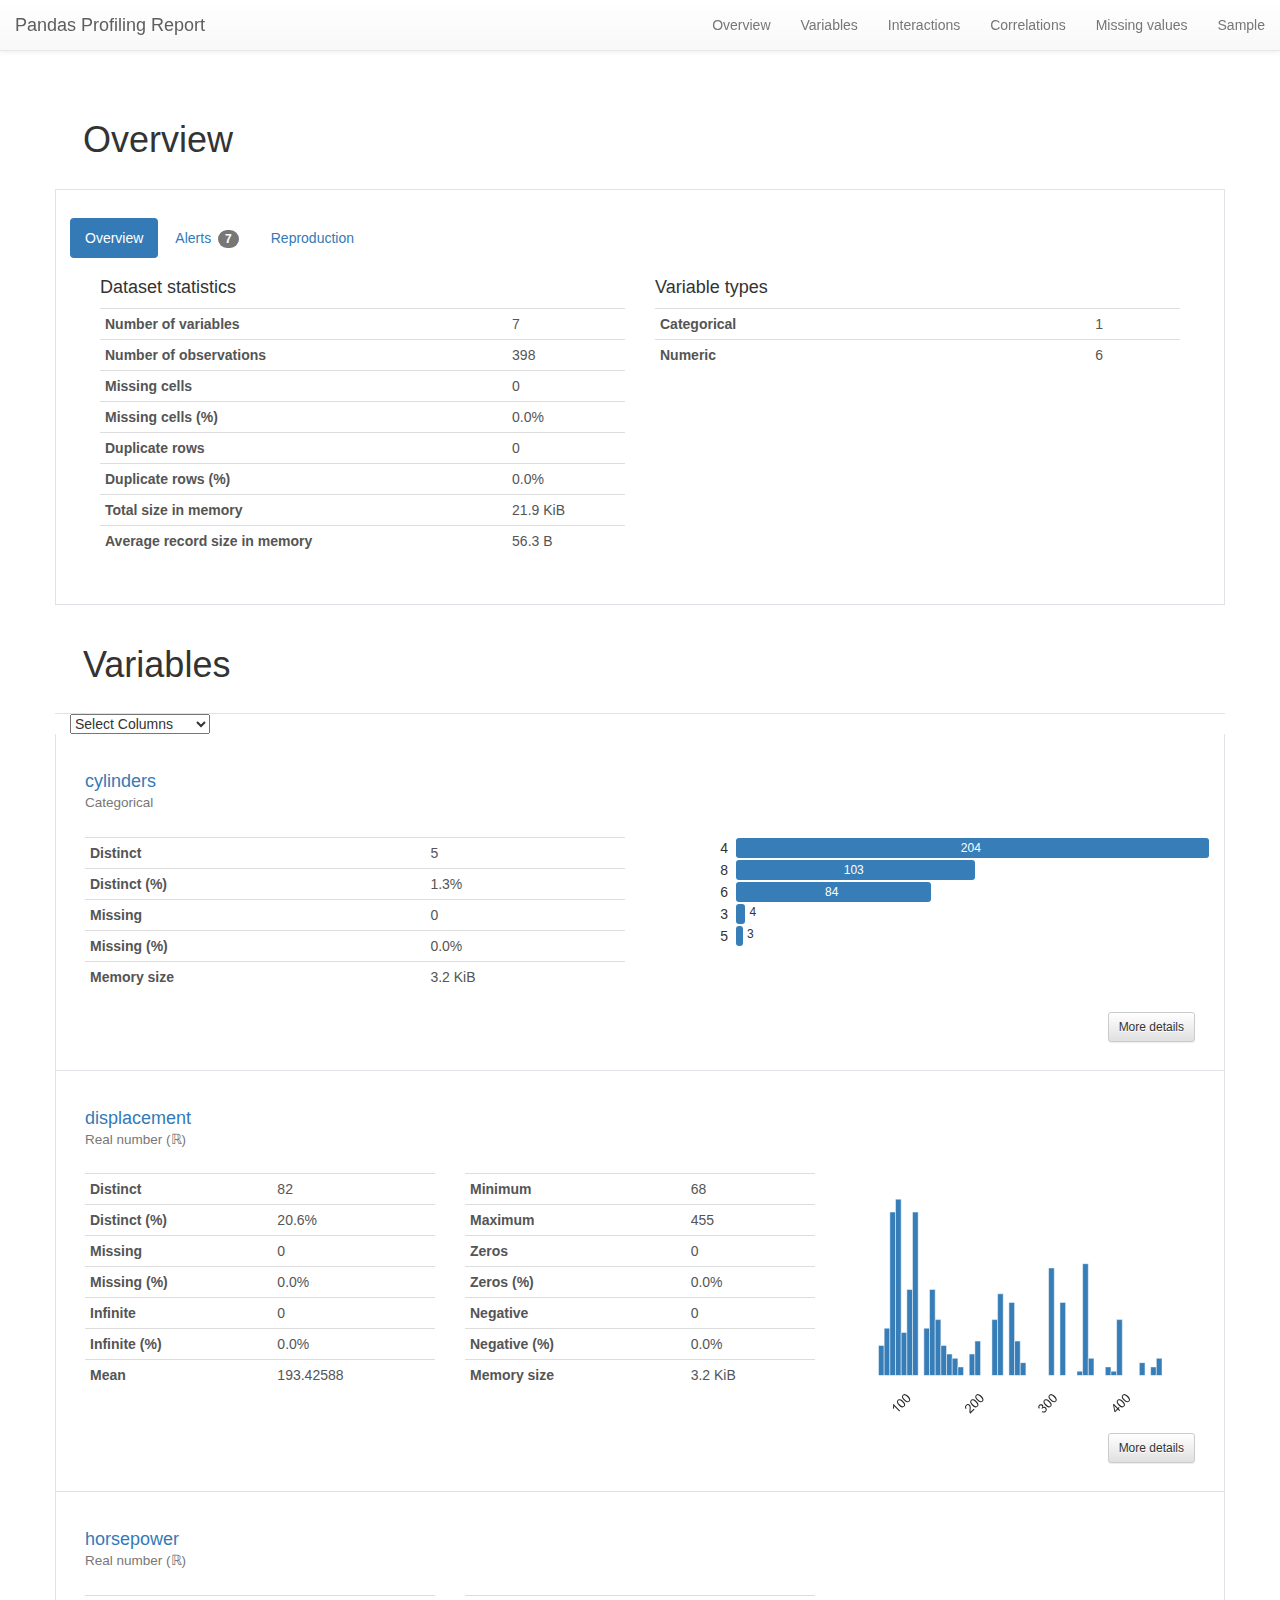
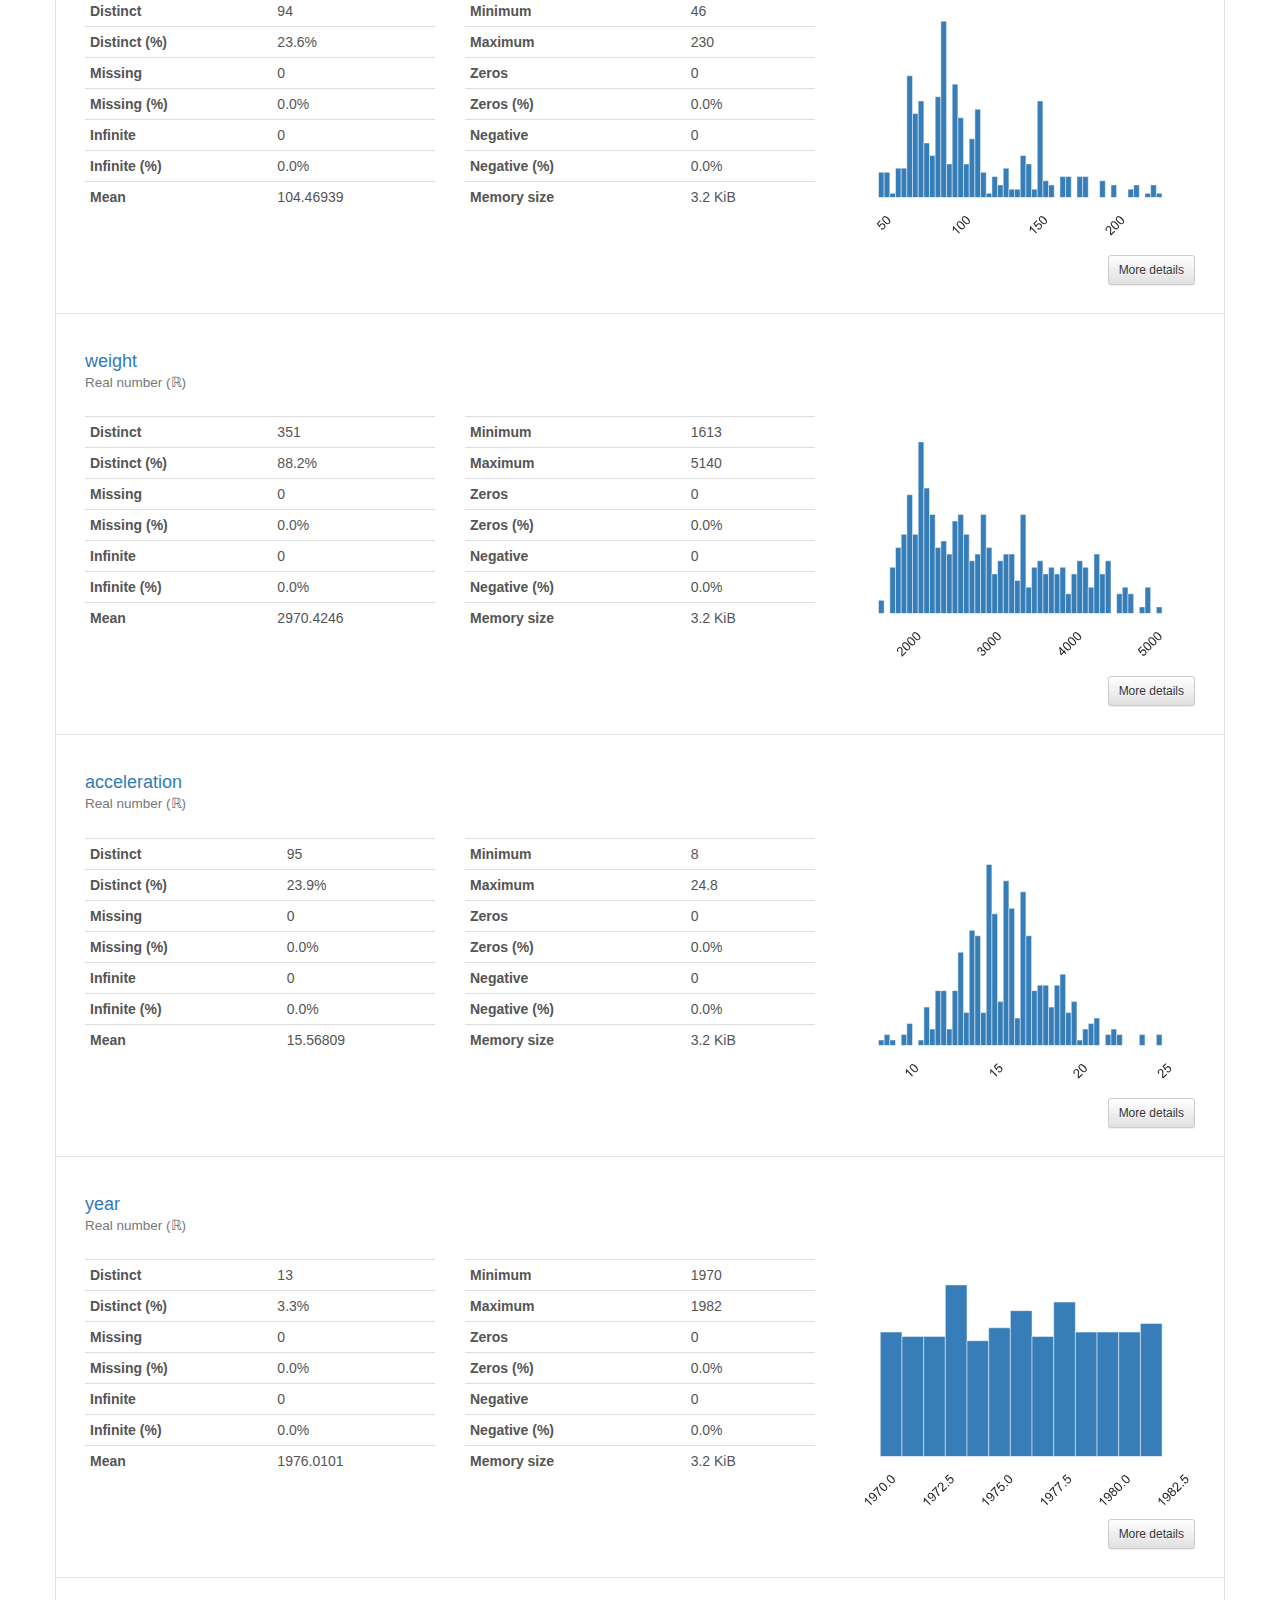
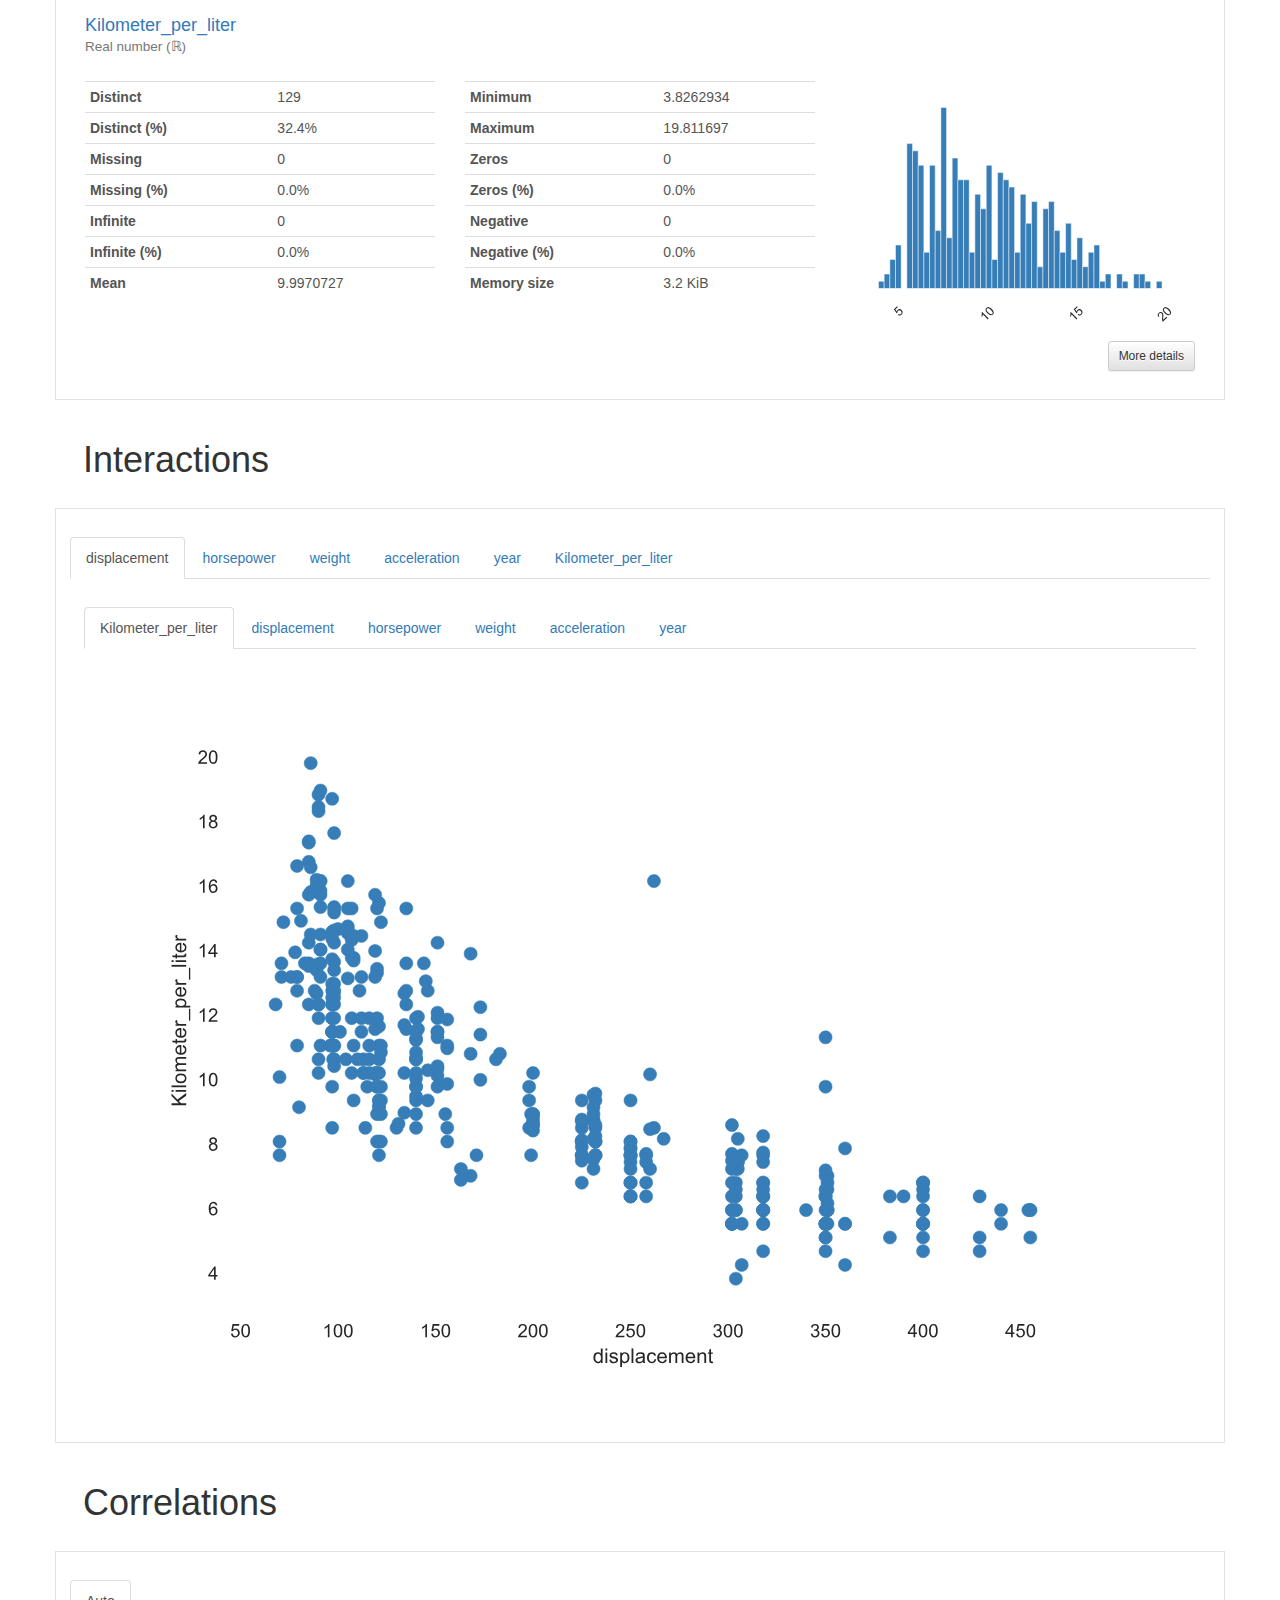
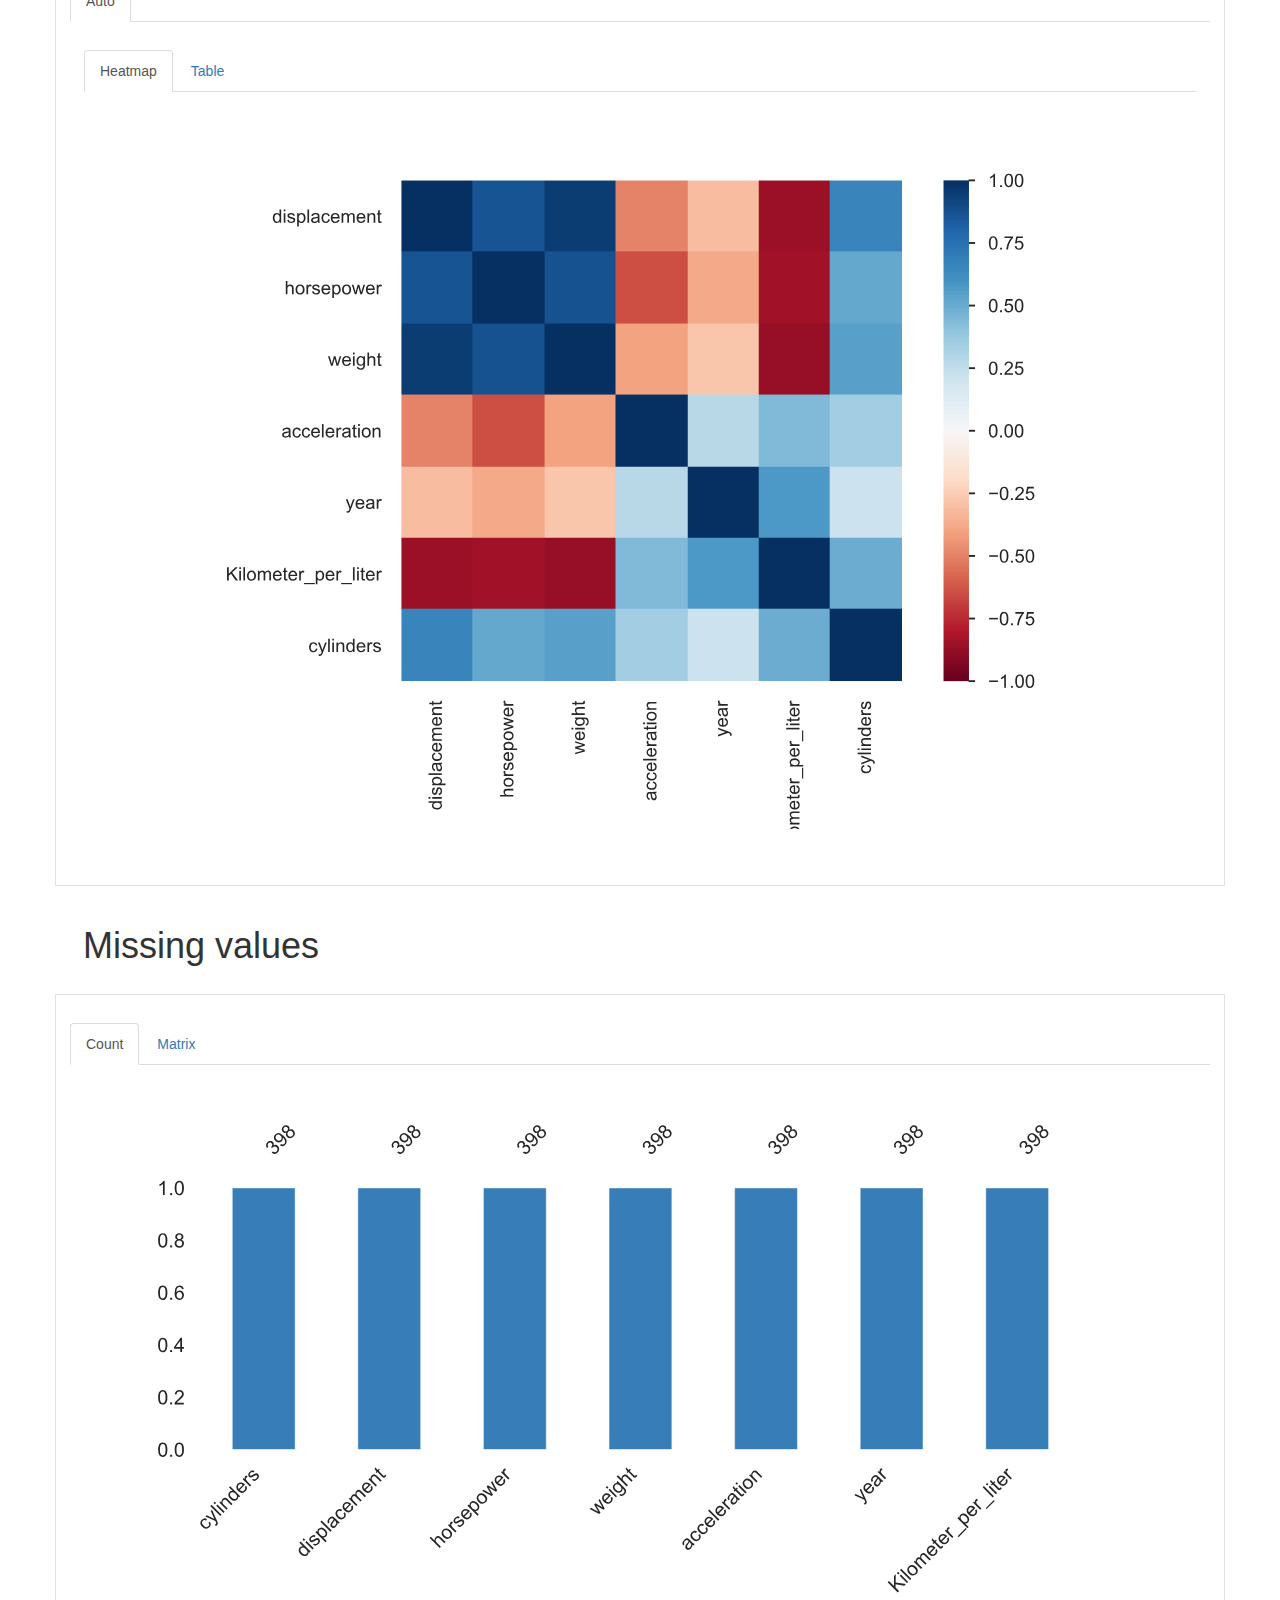
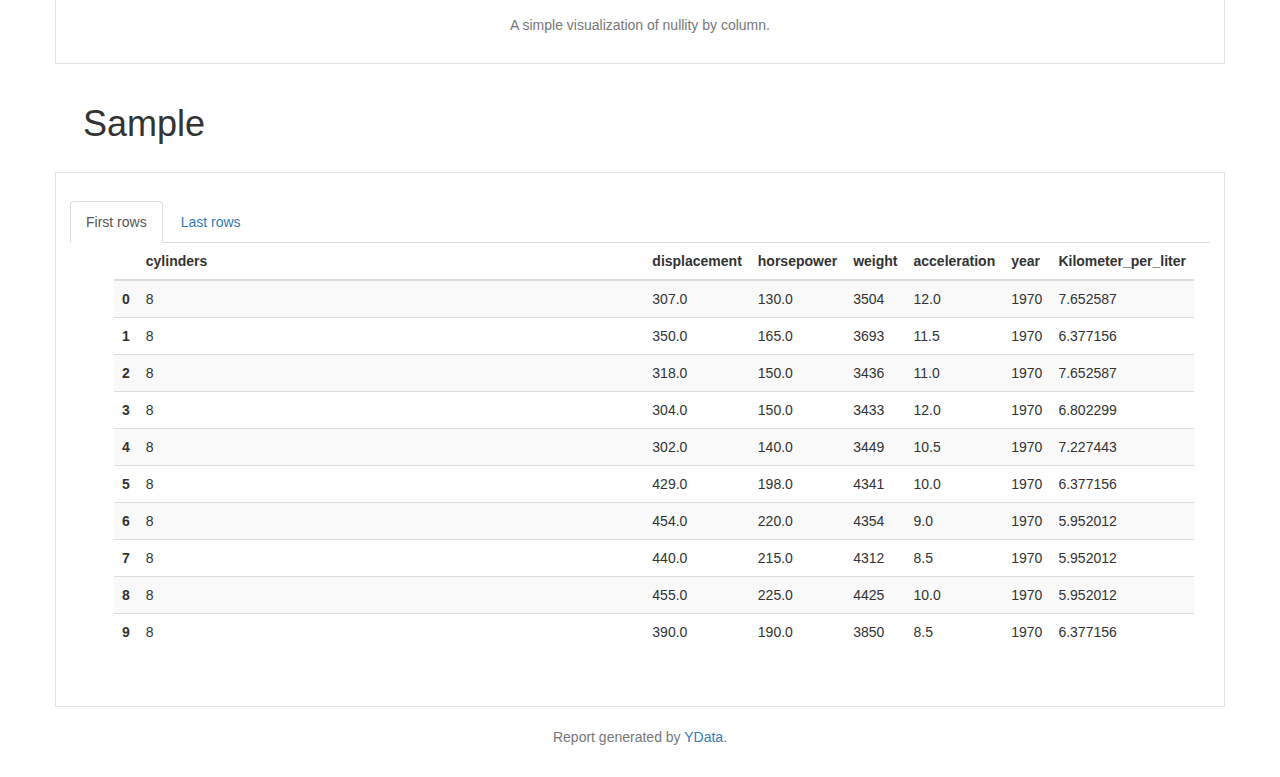
